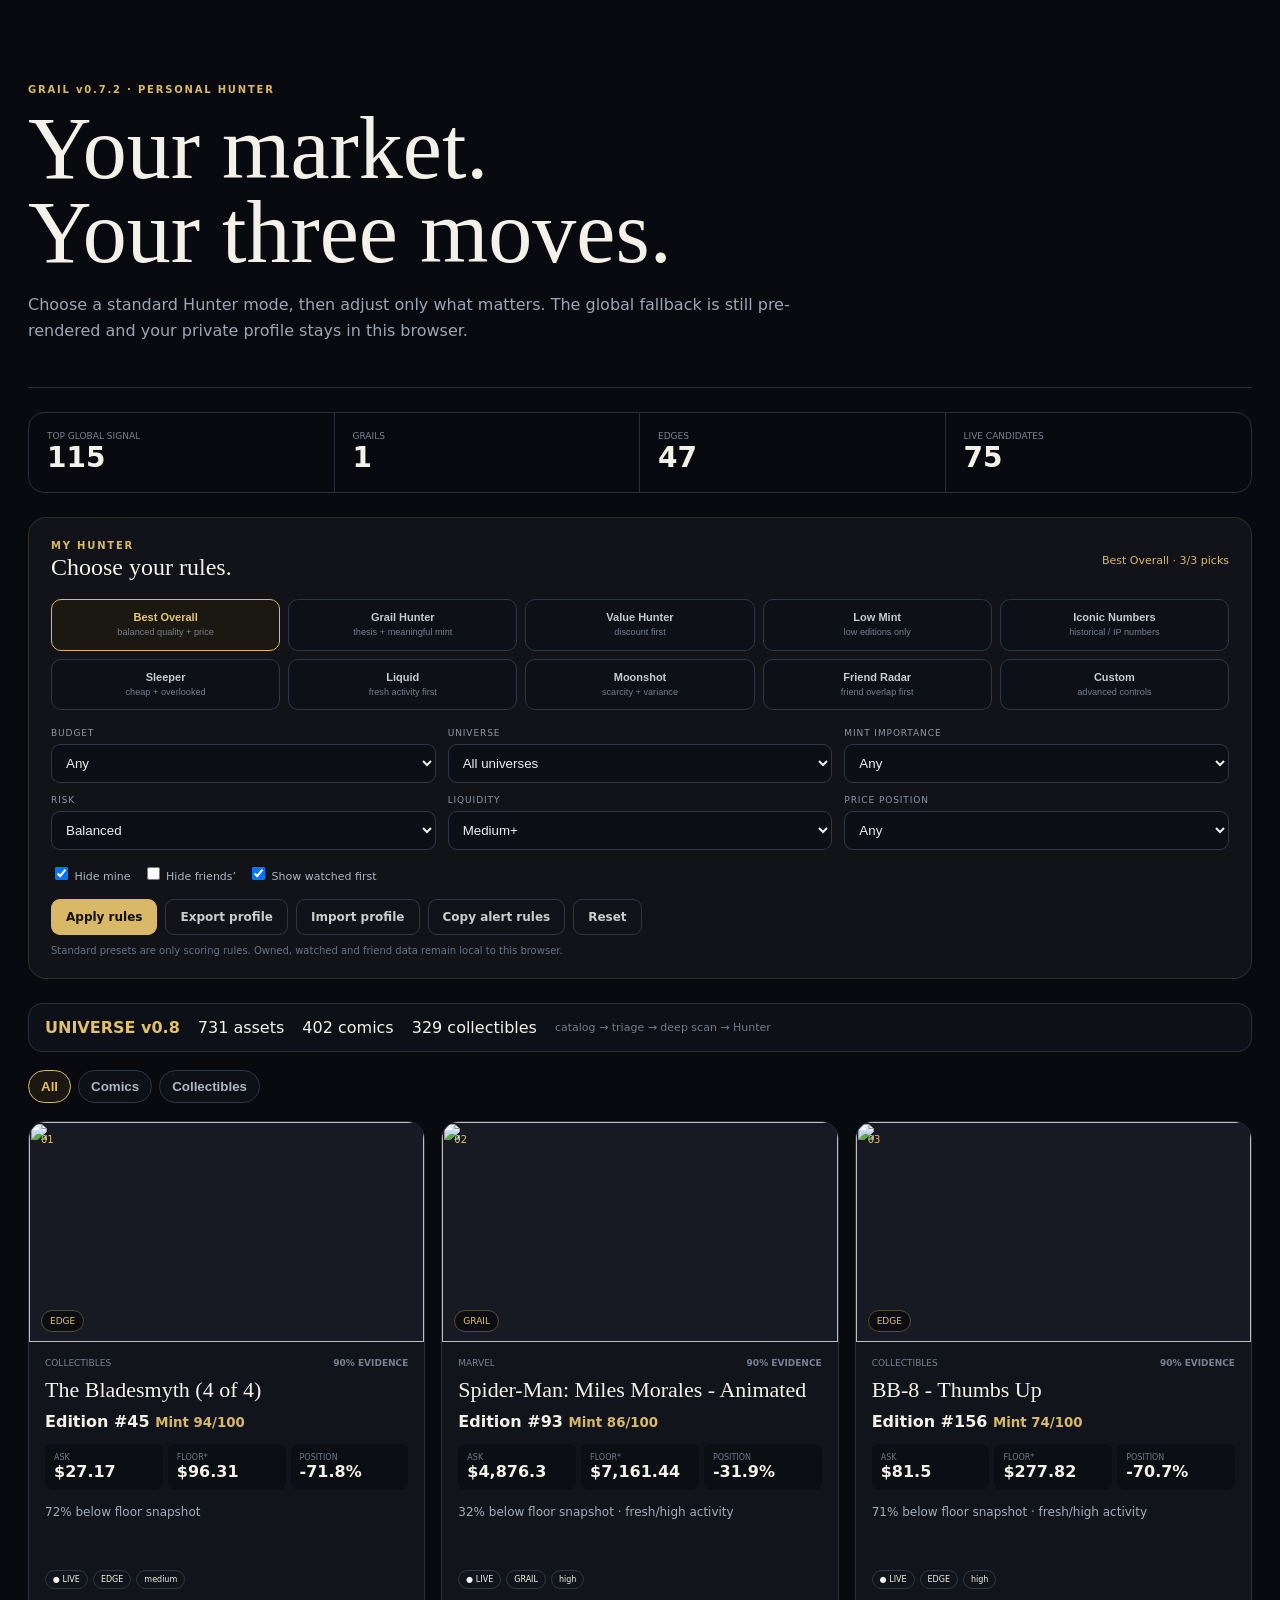
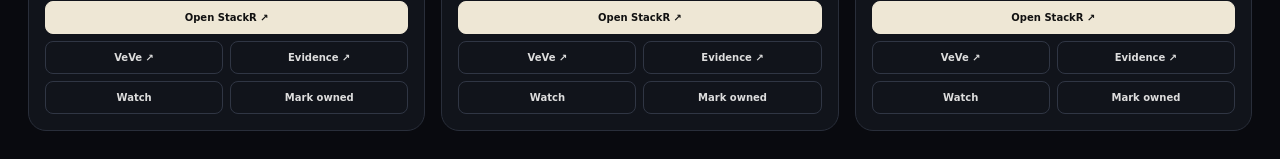
==== share/grail-personal-hunter.html @ f68ce30a "data: refresh GRAIL universe + evidence + Hunter [skip ci]" ====
<!doctype html><html><head><meta charset="utf-8"><meta name="viewport" content="width=device-width,initial-scale=1"><title>GRAIL Personal Hunter</title><style>*{box-sizing:border-box}body{margin:0;background:#090a0f;color:#f4f1e8;font-family:Inter,system-ui,sans-serif}main{max-width:1320px;margin:auto;padding:28px}h1,h2,h3{font-family:Georgia,serif;font-weight:400}.hero{padding:56px 0 28px;border-bottom:1px solid #282d39}.eyebrow{letter-spacing:.18em;color:#d9b867;font-size:10px;font-weight:800}.hero h1{font-size:clamp(46px,7vw,88px);line-height:.96;margin:12px 0}.hero p{max-width:820px;color:#9da5b3;line-height:1.6}.metrics{display:grid;grid-template-columns:repeat(4,1fr);margin:24px 0;border:1px solid #292e3a;border-radius:16px;overflow:hidden}.metrics div{padding:18px;border-right:1px solid #292e3a}.metrics div:last-child{border:0}.metrics small{display:block;color:#788092;font-size:9px}.metrics b{font-size:28px}.personal{border:1px solid #332f28;background:#111319;padding:22px;border-radius:18px;margin:24px 0}.personal-head{display:flex;justify-content:space-between;gap:20px;align-items:center}.personal h2{margin:3px 0 0}.preset-grid{display:grid;grid-template-columns:repeat(5,1fr);gap:8px;margin:18px 0}.preset{border:1px solid #303644;background:#0d1016;color:#c5cad3;padding:11px 8px;border-radius:10px;font-weight:700;font-size:11px;cursor:pointer}.preset.active{border-color:#d9b867;background:#1a1811;color:#e4c676}.preset small{display:block;color:#757d8c;font-weight:500;margin-top:4px;line-height:1.25}.controls{display:grid;grid-template-columns:repeat(3,1fr);gap:12px;margin-top:14px}.field{display:flex;flex-direction:column;gap:6px}.field>label{font-size:9px;color:#8e96a6;text-transform:uppercase;letter-spacing:.1em}.field select,.field input[type=text],.field textarea{background:#0c0f15;color:#eee;border:1px solid #303644;border-radius:9px;padding:10px;width:100%}.toggles{display:flex;gap:12px;flex-wrap:wrap;margin-top:14px}.toggles label{font-size:11px;color:#adb4c0}.custom{display:none;margin-top:14px;padding-top:14px;border-top:1px solid #272c37}.custom.show{display:grid;grid-template-columns:1fr 1fr;gap:12px}.buttons{display:flex;flex-wrap:wrap;gap:8px;margin-top:16px}.buttons button,.fileButton{border:1px solid #d9b867;background:#d9b867;color:#111;padding:10px 14px;border-radius:9px;font:700 12px Inter,system-ui;cursor:pointer}.buttons .secondary,.fileButton.secondary{background:transparent;color:#ccc;border-color:#303644}.privacy{font-size:10px;color:#697182;margin-top:10px}.grid{display:grid;grid-template-columns:repeat(3,1fr);gap:16px}.card{position:relative;overflow:hidden;background:#11141b;border:1px solid #292e3a;border-radius:18px}.rank{position:absolute;z-index:2;top:12px;left:12px;font-size:10px;color:#e2c06e}.media{height:220px;position:relative;background:#171a22}.media img{width:100%;height:100%;object-fit:cover}.media span{position:absolute;bottom:10px;left:12px;background:#090b10cc;border:1px solid #554b32;color:#e2c06e;border-radius:99px;padding:5px 8px;font-size:9px}.body{padding:16px}.meta{display:flex;justify-content:space-between;color:#798192;font-size:9px;text-transform:uppercase}.body h3{font-size:22px;margin:9px 0}.mint{font-weight:800}.mint small{color:#d9b867}.prices{display:grid;grid-template-columns:repeat(3,1fr);gap:5px;margin:13px 0}.prices div{background:#0b0e13;padding:9px;border-radius:8px}.prices small{display:block;color:#6f7787;font-size:8px}.personalWhy{min-height:55px;color:#a5acba;font-size:12px;line-height:1.5}.badges{display:flex;gap:5px;flex-wrap:wrap}.badges span{border:1px solid #303644;border-radius:99px;padding:4px 7px;font-size:8px}.actions{display:grid;grid-template-columns:1fr 1fr;gap:7px;margin-top:12px}.actions a,.actions button{padding:10px;border:1px solid #303644;border-radius:8px;text-align:center;color:#ddd;text-decoration:none;font:600 10px Inter,system-ui;background:transparent;cursor:pointer}.actions .primary{grid-column:1/-1;background:#eee7d5;color:#111;border-color:#eee7d5;font-weight:800}.actions .active{border-color:#d9b867;color:#e2c06e;background:#1a1811}.status{color:#d9b867;font-size:11px}.empty{grid-column:1/-1;padding:50px;border:1px dashed #303644;border-radius:14px;text-align:center;color:#8d95a4}.toast{position:fixed;left:50%;bottom:20px;transform:translateX(-50%);background:#171a22;border:1px solid #353b49;padding:10px 14px;border-radius:9px;opacity:0;transition:.2s;pointer-events:none}.toast.show{opacity:1}@media(max-width:1000px){.preset-grid{grid-template-columns:repeat(2,1fr)}.controls{grid-template-columns:1fr 1fr}.grid{grid-template-columns:1fr}.metrics{grid-template-columns:1fr 1fr}}@media(max-width:620px){.controls,.custom{grid-template-columns:1fr}.preset-grid{grid-template-columns:1fr 1fr}.personal-head{align-items:flex-start;flex-direction:column}}</style><style>.universeKind{border:1px solid #303644;background:#0d1016;color:#aeb6c3;padding:8px 12px;border-radius:99px;font-weight:700;cursor:pointer}.universeKind.active{border-color:#d9b867;color:#e2c06e;background:#1a1811}.kindBadge{border-color:#3a4050!important;color:#9ba5b6!important}</style></head><body><main>
<section class="hero"><div class="eyebrow">GRAIL v0.7.2 · PERSONAL HUNTER</div><h1>Your market.<br>Your three moves.</h1><p>Choose a standard Hunter mode, then adjust only what matters. The global fallback is still pre-rendered and your private profile stays in this browser.</p></section>
<section class="metrics"><div><small>TOP GLOBAL SIGNAL</small><b>115</b></div><div><small>GRAILS</small><b>1</b></div><div><small>EDGES</small><b>47</b></div><div><small>LIVE CANDIDATES</small><b>75</b></div></section>
<section class="personal"><div class="personal-head"><div><div class="eyebrow">MY HUNTER</div><h2>Choose your rules.</h2></div><div id="personalStatus" class="status">Best Overall</div></div>
<div class="preset-grid">
<button class="preset" data-preset="best">Best Overall<small>balanced quality + price</small></button>
<button class="preset" data-preset="grail">Grail Hunter<small>thesis + meaningful mint</small></button>
<button class="preset" data-preset="value">Value Hunter<small>discount first</small></button>
<button class="preset" data-preset="low">Low Mint<small>low editions only</small></button>
<button class="preset" data-preset="iconic">Iconic Numbers<small>historical / IP numbers</small></button>
<button class="preset" data-preset="sleeper">Sleeper<small>cheap + overlooked</small></button>
<button class="preset" data-preset="liquid">Liquid<small>fresh activity first</small></button>
<button class="preset" data-preset="moonshot">Moonshot<small>scarcity + variance</small></button>
<button class="preset" data-preset="friend">Friend Radar<small>friend overlap first</small></button>
<button class="preset" data-preset="custom">Custom<small>advanced controls</small></button></div><input id="preset" type="hidden" value="best">
<div class="controls">
<div class="field"><label>Budget</label><select id="budget"><option value="any">Any</option><option value="25">Under $25</option><option value="100">Under $100</option><option value="500">Under $500</option><option value="1000">Under $1k</option><option value="5000">Under $5k</option><option value="custom">Custom</option></select></div>
<div class="field"><label>Universe</label><select id="universe"><option value="all">All universes</option><option value="Collectibles">Collectibles</option><option value="Comics">Comics</option><option value="Disney × Marvel">Disney × Marvel</option><option value="Marvel">Marvel</option><option value="Star Wars">Star Wars</option></select></div>
<div class="field"><label>Mint importance</label><select id="mint"><option value="any">Any</option><option value="low">Low mint only</option><option value="meaningful">Meaningful numbers</option></select></div>
<div class="field"><label>Risk</label><select id="risk"><option value="conservative">Conservative</option><option value="balanced">Balanced</option><option value="aggressive">Aggressive</option></select></div>
<div class="field"><label>Liquidity</label><select id="liquidity"><option value="any">Any</option><option value="medium">Medium+</option><option value="high">High only</option></select></div>
<div class="field"><label>Price position</label><select id="price"><option value="any">Any</option><option value="sane">Sane economics</option><option value="floor">At / below floor</option><option value="below10">≥10% below</option><option value="below25">≥25% below</option></select></div>
</div>
<div class="toggles"><label><input id="hideMine" type="checkbox" checked> Hide mine</label><label><input id="hideFriends" type="checkbox"> Hide friends’</label><label><input id="watchFirst" type="checkbox" checked> Show watched first</label></div>
<div id="custom" class="custom"><div class="field"><label>Custom budget</label><input id="customBudget" type="text" inputmode="decimal" placeholder="e.g. 750"></div><div class="field"><label>Optional interests</label><input id="terms" type="text" placeholder="Spider-Man, Yoda, Mickey"></div><div class="field"><label>Friends — local only</label><textarea id="friends" rows="3" placeholder="Friend | 0x12...abcd"></textarea></div></div>
<div class="buttons"><button id="apply">Apply rules</button><button id="exportProfile" class="secondary">Export profile</button><label class="fileButton secondary">Import profile<input id="importProfile" type="file" accept="application/json" hidden></label><button id="copyAlert" class="secondary">Copy alert rules</button><button id="reset" class="secondary">Reset</button></div><div class="privacy">Standard presets are only scoring rules. Owned, watched and friend data remain local to this browser.</div></section>
<section id="universeCoverage" style="margin:18px 0;padding:14px 16px;border:1px solid #292e3a;border-radius:14px;background:#0d1016;display:flex;gap:18px;align-items:center;flex-wrap:wrap"><b style="color:#e2c06e">UNIVERSE v0.8</b><span>731 assets</span><span>402 comics</span><span>329 collectibles</span><span style="color:#737b8c;font-size:11px">catalog → triage → deep scan → Hunter</span></section><div id="kindFilter" style="display:flex;gap:7px;margin:0 0 18px"><button data-kind="all" class="universeKind active">All</button><button data-kind="comic" class="universeKind">Comics</button><button data-kind="collectible" class="universeKind">Collectibles</button></div><section id="grid" class="grid"><article class="card"><div class="rank">01</div><div class="media"><img src="https://d11unjture0ske.cloudfront.net/collectible_type_image.29349b61-c522-4bc5-9fc5-dd34ee1862df.a2936841-27db-43af-8705-99439741c1f2.low.jpeg" alt="" loading="lazy"><span>EDGE</span></div><div class="body"><div class="meta"><span>Collectibles</span><b>90% evidence</b></div><h3>The Bladesmyth (4 of 4)</h3><div class="mint">Edition #45 <small>Mint 94/100</small></div><div class="prices"><div><small>ASK</small><b>$27.17</b></div><div><small>FLOOR*</small><b>$96.31</b></div><div><small>POSITION</small><b>-71.8%</b></div></div><p class="personalWhy">latest provider-reported event for this mint is 3d old</p><div class="badges"><span>● LIVE</span><span>EDGE</span></div><div class="actions"><a class="primary" href="https://www.stackr.world/collections/veve/collectible/29349b61-c522-4bc5-9fc5-dd34ee1862df" target="_blank" rel="noopener">Open StackR ↗</a><a href="https://www.veve.me/collectibles/en/market/collectibles/29349b61-c522-4bc5-9fc5-dd34ee1862df" target="_blank" rel="noopener">VeVe ↗</a><a href="https://vevealpha.com/c/the-bladesmyth-4-of-4-secret-rare" target="_blank" rel="noopener">Evidence ↗</a></div></div></article><article class="card"><div class="rank">02</div><div class="media"><img src="https://d11unjture0ske.cloudfront.net/collectible_type_image.7475a966-ed09-4fa8-9b3f-ca6833ea98af.3a6188f2-4085-423b-a27e-ecb17f2deebb.full.jpeg" alt="" loading="lazy"><span>GRAIL</span></div><div class="body"><div class="meta"><span>Marvel</span><b>90% evidence</b></div><h3>Spider-Man: Miles Morales - Animated</h3><div class="mint">Edition #93 <small>Mint 86/100</small></div><div class="prices"><div><small>ASK</small><b>$4,876.30</b></div><div><small>FLOOR*</small><b>$7,161.44</b></div><div><small>POSITION</small><b>-31.9%</b></div></div><p class="personalWhy">latest provider-reported event for this mint is 0d old</p><div class="badges"><span>● LIVE</span><span>GRAIL</span></div><div class="actions"><a class="primary" href="https://www.stackr.world/collections/veve/collectible/7475a966-ed09-4fa8-9b3f-ca6833ea98af" target="_blank" rel="noopener">Open StackR ↗</a><a href="https://www.veve.me/collectibles/en/market/collectibles/7475a966-ed09-4fa8-9b3f-ca6833ea98af" target="_blank" rel="noopener">VeVe ↗</a><a href="https://vevealpha.com/c/spider-man-miles-morales-animated" target="_blank" rel="noopener">Evidence ↗</a></div></div></article><article class="card"><div class="rank">03</div><div class="media"><img src="https://d11unjture0ske.cloudfront.net/collectible_type_image.b1795381-ce65-4a69-831f-17cd902ee723.0a40fd3f-48a9-4238-9a94-470aaff2c3a6.low.jpeg" alt="" loading="lazy"><span>EDGE</span></div><div class="body"><div class="meta"><span>Collectibles</span><b>90% evidence</b></div><h3>Building the Future (2 of 4)</h3><div class="mint">Edition #20 <small>Mint 94/100</small></div><div class="prices"><div><small>ASK</small><b>$29.85</b></div><div><small>FLOOR*</small><b>$44.95</b></div><div><small>POSITION</small><b>-33.6%</b></div></div><p class="personalWhy">latest provider-reported event for this mint is 3d old</p><div class="badges"><span>● LIVE</span><span>EDGE</span></div><div class="actions"><a class="primary" href="https://www.stackr.world/collections/veve/collectible/b1795381-ce65-4a69-831f-17cd902ee723" target="_blank" rel="noopener">Open StackR ↗</a><a href="https://www.veve.me/collectibles/en/market/collectibles/b1795381-ce65-4a69-831f-17cd902ee723" target="_blank" rel="noopener">VeVe ↗</a><a href="https://vevealpha.com/c/building-the-future-2-of-4-secret-rare" target="_blank" rel="noopener">Evidence ↗</a></div></div></article></section><script id="grailData" type="application/json">[{"collectible":"Spider-Man: Miles Morales - Animated","mint":93,"ask_usd":4876.3,"ask_omi":17950000,"omi_usd":0.00027166,"floor_usd":7161.44,"premium_to_floor_pct":-31.91,"mint_score":86.0,"opportunity_score":80.56,"confidence":90.0,"reasons":["latest provider-reported event for this mint is 0d old","current ask is 32% below daily StackR floor snapshot \u2014 verify live floor","repriced 17,950,000 OMI at current OMI/USD 0.00027166","low edition #93"],"source_url":"https://vevealpha.com/c/spider-man-miles-morales-animated","observed_at":"2026-10-24T18:19:12.825563+00:00","listed_date":"2026-10-24","age_days":0,"actionability":"verify-now","stackr_url":"https://www.stackr.world/collections/veve/collectible/7475a966-ed09-4fa8-9b3f-ca6833ea98af","veve_url":"https://www.veve.me/collectibles/en/market/collectibles/7475a966-ed09-4fa8-9b3f-ca6833ea98af","image_url":"https://d11unjture0ske.cloudfront.net/collectible_type_image.7475a966-ed09-4fa8-9b3f-ca6833ea98af.3a6188f2-4085-423b-a27e-ecb17f2deebb.full.jpeg","category":"Marvel","asset_kind":"collectible","catalog_mcap":1394400.0,"catalog_floor_usd":9999.0,"catalog_supply":null,"catalog_holders":null,"catalog_sales30":null,"catalog_grade":null,"catalog_is_fa":null,"provider_grail":true,"provider_alpha":false,"provider_alpha_why":[],"catalog_floor_vs_sales_pct":null,"discovery_source":"universe","signal_class":"GRAIL","why":"Thesis-grade mint significance plus sane price positioning. Verify live inventory, owner and recent realised sales before acting.","owner_status":"unresolved","owner":null,"availability_status":"provider-current-unverified","live_status":"live","first_seen":"2026-09-09T09:33:39.092462+00:00","last_seen":"2026-10-24T18:19:16.350661+00:00","disappeared_at":null},{"collectible":"The Bladesmyth (4 of 4)","mint":45,"ask_usd":27.17,"ask_omi":100000,"omi_usd":0.00027166,"floor_usd":96.31,"premium_to_floor_pct":-71.79,"mint_score":94.0,"opportunity_score":94.55,"confidence":90.0,"reasons":["latest provider-reported event for this mint is 3d old","current ask is 72% below daily StackR floor snapshot \u2014 verify live floor","repriced 100,000 OMI at current OMI/USD 0.00027166","low edition #45"],"source_url":"https://vevealpha.com/c/the-bladesmyth-4-of-4-secret-rare","observed_at":"2026-10-24T18:19:15.153954+00:00","listed_date":"2026-10-21","age_days":3,"actionability":"verify-now","stackr_url":"https://www.stackr.world/collections/veve/collectible/29349b61-c522-4bc5-9fc5-dd34ee1862df","veve_url":"https://www.veve.me/collectibles/en/market/collectibles/29349b61-c522-4bc5-9fc5-dd34ee1862df","image_url":"https://d11unjture0ske.cloudfront.net/collectible_type_image.29349b61-c522-4bc5-9fc5-dd34ee1862df.a2936841-27db-43af-8705-99439741c1f2.low.jpeg","category":"Collectibles","asset_kind":"collectible","catalog_mcap":2115.0,"catalog_floor_usd":45.0,"catalog_supply":null,"catalog_holders":null,"catalog_sales30":null,"catalog_grade":null,"catalog_is_fa":null,"provider_grail":false,"provider_alpha":false,"provider_alpha_why":[],"catalog_floor_vs_sales_pct":null,"discovery_source":"universe","signal_class":"EDGE","why":"Price dislocation versus the latest daily StackR floor snapshot. Useful lead, not proof of a grail.","owner_status":"unresolved","owner":null,"availability_status":"provider-current-unverified","live_status":"live","first_seen":"2026-10-21T10:30:27.246683+00:00","last_seen":"2026-10-24T18:19:16.350661+00:00","disappeared_at":"2026-10-21T19:30:54.603955+00:00"},{"collectible":"Building the Future (2 of 4)","mint":20,"ask_usd":29.85,"ask_omi":109876,"omi_usd":0.00027166,"floor_usd":44.95,"premium_to_floor_pct":-33.6,"mint_score":94.0,"opportunity_score":89.3,"confidence":90.0,"reasons":["latest provider-reported event for this mint is 3d old","current ask is 34% below daily StackR floor snapshot \u2014 verify live floor","repriced 109,876 OMI at current OMI/USD 0.00027166","low edition #20"],"source_url":"https://vevealpha.com/c/building-the-future-2-of-4-secret-rare","observed_at":"2026-10-24T18:19:15.399990+00:00","listed_date":"2026-10-21","age_days":3,"actionability":"verify-now","stackr_url":"https://www.stackr.world/collections/veve/collectible/b1795381-ce65-4a69-831f-17cd902ee723","veve_url":"https://www.veve.me/collectibles/en/market/collectibles/b1795381-ce65-4a69-831f-17cd902ee723","image_url":"https://d11unjture0ske.cloudfront.net/collectible_type_image.b1795381-ce65-4a69-831f-17cd902ee723.0a40fd3f-48a9-4238-9a94-470aaff2c3a6.low.jpeg","category":"Collectibles","asset_kind":"collectible","catalog_mcap":1880.0,"catalog_floor_usd":40.0,"catalog_supply":null,"catalog_holders":null,"catalog_sales30":null,"catalog_grade":null,"catalog_is_fa":null,"provider_grail":false,"provider_alpha":false,"provider_alpha_why":[],"catalog_floor_vs_sales_pct":null,"discovery_source":"universe","signal_class":"EDGE","why":"Price dislocation versus the latest daily StackR floor snapshot. Useful lead, not proof of a grail.","owner_status":"unresolved","owner":null,"availability_status":"provider-current-unverified","live_status":"live","first_seen":"2026-10-22T12:17:13.816562+00:00","last_seen":"2026-10-24T18:19:16.350661+00:00","disappeared_at":null},{"collectible":"The Amazing Spider-Man #1000","mint":98,"ask_usd":404.5,"ask_omi":1489000,"omi_usd":0.00027166,"floor_usd":747.34,"premium_to_floor_pct":-45.87,"mint_score":86.0,"opportunity_score":86.17,"confidence":90.0,"reasons":["latest provider-reported event for this mint is 12d old","current ask is 46% below daily StackR floor snapshot \u2014 verify live floor","repriced 1,489,000 OMI at current OMI/USD 0.00027166","low edition #98"],"source_url":"https://vevealpha.com/c/the-amazing-spider-man-secret-rare-78e7f8","observed_at":"2026-10-24T18:19:14.799464+00:00","listed_date":"2026-10-12","age_days":12,"actionability":"verify-now","stackr_url":"https://www.stackr.world/collections/veve/comic-cover/78e7f81f-9032-4596-b8cd-14a5df3fbcd2","veve_url":"https://www.veve.me/collectibles/en/market/comics/78e7f81f-9032-4596-b8cd-14a5df3fbcd2","image_url":"https://d11unjture0ske.cloudfront.net/comic_cover.78e7f81f-9032-4596-b8cd-14a5df3fbcd2.38c2ad22-7c7c-4bf1-91cc-1cfded7b5da0.low.webp","category":"Comics","asset_kind":"comic","catalog_mcap":29208.0,"catalog_floor_usd":999.0,"catalog_supply":null,"catalog_holders":null,"catalog_sales30":null,"catalog_grade":null,"catalog_is_fa":null,"provider_grail":false,"provider_alpha":false,"provider_alpha_why":[],"catalog_floor_vs_sales_pct":null,"discovery_source":"universe","signal_class":"EDGE","why":"Price dislocation versus the latest daily StackR floor snapshot. Useful lead, not proof of a grail.","owner_status":"unresolved","owner":null,"availability_status":"provider-current-unverified","live_status":"live","first_seen":"2026-10-11T02:06:37.154438+00:00","last_seen":"2026-10-24T18:19:16.350661+00:00","disappeared_at":null},{"collectible":"BB-8 - Thumbs Up","mint":156,"ask_usd":81.5,"ask_omi":299999,"omi_usd":0.00027166,"floor_usd":277.82,"premium_to_floor_pct":-70.67,"mint_score":74.0,"opportunity_score":83.8,"confidence":90.0,"reasons":["latest provider-reported event for this mint is 2d old","current ask is 71% below daily StackR floor snapshot \u2014 verify live floor","repriced 299,999 OMI at current OMI/USD 0.00027166","top ~1% low edition"],"source_url":"https://vevealpha.com/c/bb-8-thumbs-up","observed_at":"2026-10-24T18:19:15.529738+00:00","listed_date":"2026-10-22","age_days":2,"actionability":"verify-now","stackr_url":"https://www.stackr.world/collections/veve/collectible/1cdb7278-0d85-493d-90ab-85bd3faac35f","veve_url":"https://www.veve.me/collectibles/en/market/collectibles/1cdb7278-0d85-493d-90ab-85bd3faac35f","image_url":"https://d11unjture0ske.cloudfront.net/collectible_type_image.1cdb7278-0d85-493d-90ab-85bd3faac35f.d38e33f1-d336-4359-b083-03819250e441.full.jpeg","category":"Collectibles","asset_kind":"collectible","catalog_mcap":39775.0,"catalog_floor_usd":185.0,"catalog_supply":null,"catalog_holders":null,"catalog_sales30":null,"catalog_grade":null,"catalog_is_fa":null,"provider_grail":false,"provider_alpha":false,"provider_alpha_why":[],"catalog_floor_vs_sales_pct":null,"discovery_source":"universe","signal_class":"EDGE","why":"Price dislocation versus the latest daily StackR floor snapshot. Useful lead, not proof of a grail.","owner_status":"unresolved","owner":null,"availability_status":"provider-current-unverified","live_status":"live","first_seen":"2026-10-10T01:09:43.848944+00:00","last_seen":"2026-10-24T18:19:16.350661+00:00","disappeared_at":"2026-10-11T02:06:37.154438+00:00"},{"collectible":"Raphael - Classic (Special Edition)","mint":56,"ask_usd":638.4,"ask_omi":2350000,"omi_usd":0.00027166,"floor_usd":777.9,"premium_to_floor_pct":-17.93,"mint_score":86.0,"opportunity_score":76.82,"confidence":90.0,"reasons":["latest provider-reported event for this mint is 4d old","current ask is 18% below daily StackR floor snapshot \u2014 verify live floor","repriced 2,350,000 OMI at current OMI/USD 0.00027166","low edition #56"],"source_url":"https://vevealpha.com/c/raphael-classic-special-edition","observed_at":"2026-10-24T18:19:14.549221+00:00","listed_date":"2026-10-20","age_days":4,"actionability":"verify-now","stackr_url":"https://www.stackr.world/collections/veve/collectible/687ad0c0-c8b5-48a7-9ac9-792b8ef95981","veve_url":"https://www.veve.me/collectibles/en/market/collectibles/687ad0c0-c8b5-48a7-9ac9-792b8ef95981","image_url":"https://d11unjture0ske.cloudfront.net/collectible_type_image.687ad0c0-c8b5-48a7-9ac9-792b8ef95981.1335d6c4-3878-4b48-8a16-ca4926856769.full.jpeg","category":"Collectibles","asset_kind":"collectible","catalog_mcap":65250.0,"catalog_floor_usd":750.0,"catalog_supply":87,"catalog_holders":55,"catalog_sales30":3,"catalog_grade":"A","catalog_is_fa":true,"provider_grail":false,"provider_alpha":true,"provider_alpha_why":["3 cheapest of 45 graded collectibles on market cap \u2014 worth $65,250 against a $257,620 median for A collectibles."],"catalog_floor_vs_sales_pct":51.0,"discovery_source":"universe","signal_class":"EDGE","why":"Price dislocation versus the latest daily StackR floor snapshot. Useful lead, not proof of a grail.","owner_status":"unresolved","owner":null,"availability_status":"provider-current-unverified","live_status":"live","first_seen":"2026-09-09T13:55:41.951000+00:00","last_seen":"2026-10-24T18:19:16.350661+00:00","disappeared_at":"2026-09-13T19:41:12.539000+00:00"},{"collectible":"Spider-Man: Miles Morales - Animated","mint":112,"ask_usd":5161.54,"ask_omi":19000000,"omi_usd":0.00027166,"floor_usd":7161.44,"premium_to_floor_pct":-27.93,"mint_score":74.0,"opportunity_score":74.53,"confidence":90.0,"reasons":["latest provider-reported event for this mint is 1d old","current ask is 28% below daily StackR floor snapshot \u2014 verify live floor","repriced 19,000,000 OMI at current OMI/USD 0.00027166","top ~1% low edition"],"source_url":"https://vevealpha.com/c/spider-man-miles-morales-animated","observed_at":"2026-10-24T18:19:12.825563+00:00","listed_date":"2026-10-23","age_days":1,"actionability":"verify-now","stackr_url":"https://www.stackr.world/collections/veve/collectible/7475a966-ed09-4fa8-9b3f-ca6833ea98af","veve_url":"https://www.veve.me/collectibles/en/market/collectibles/7475a966-ed09-4fa8-9b3f-ca6833ea98af","image_url":"https://d11unjture0ske.cloudfront.net/collectible_type_image.7475a966-ed09-4fa8-9b3f-ca6833ea98af.3a6188f2-4085-423b-a27e-ecb17f2deebb.full.jpeg","category":"Marvel","asset_kind":"collectible","catalog_mcap":1394400.0,"catalog_floor_usd":9999.0,"catalog_supply":null,"catalog_holders":null,"catalog_sales30":null,"catalog_grade":null,"catalog_is_fa":null,"provider_grail":true,"provider_alpha":false,"provider_alpha_why":[],"catalog_floor_vs_sales_pct":null,"discovery_source":"universe","signal_class":"EDGE","why":"Price dislocation versus the latest daily StackR floor snapshot. Useful lead, not proof of a grail.","owner_status":"unresolved","owner":null,"availability_status":"provider-current-unverified","live_status":"live","first_seen":"2026-09-09T09:33:39.092462+00:00","last_seen":"2026-10-24T18:19:16.350661+00:00","disappeared_at":"2026-09-22T00:14:39.869044+00:00"},{"collectible":"I am a Jedi, like my father before me","mint":189,"ask_usd":298.83,"ask_omi":1100000,"omi_usd":0.00027166,"floor_usd":387.28,"premium_to_floor_pct":-22.84,"mint_score":74.0,"opportunity_score":72.72,"confidence":90.0,"reasons":["latest provider-reported event for this mint is 13d old","current ask is 23% below daily StackR floor snapshot \u2014 verify live floor","repriced 1,100,000 OMI at current OMI/USD 0.00027166","top ~1% low edition"],"source_url":"https://vevealpha.com/c/i-am-a-jedi-like-my-father-before-me","observed_at":"2026-10-24T18:19:15.045866+00:00","listed_date":"2026-10-11","age_days":13,"actionability":"verify-now","stackr_url":"https://www.stackr.world/collections/veve/collectible/d29aedf0-6420-4549-b702-27b7d49a8d20","veve_url":"https://www.veve.me/collectibles/en/market/collectibles/d29aedf0-6420-4549-b702-27b7d49a8d20","image_url":"https://d11unjture0ske.cloudfront.net/collectible_type_image.d29aedf0-6420-4549-b702-27b7d49a8d20.bf79ef97-b510-47da-bf4f-2c91a3e41ac1.full.jpeg","category":"Collectibles","asset_kind":"collectible","catalog_mcap":197236.0,"catalog_floor_usd":777.0,"catalog_supply":null,"catalog_holders":null,"catalog_sales30":null,"catalog_grade":null,"catalog_is_fa":null,"provider_grail":false,"provider_alpha":false,"provider_alpha_why":[],"catalog_floor_vs_sales_pct":null,"discovery_source":"universe","signal_class":"EDGE","why":"Price dislocation versus the latest daily StackR floor snapshot. Useful lead, not proof of a grail.","owner_status":"unresolved","owner":null,"availability_status":"provider-current-unverified","live_status":"live","first_seen":"2026-10-12T15:57:32.597880+00:00","last_seen":"2026-10-24T18:19:16.350661+00:00","disappeared_at":null},{"collectible":"Marvel/DC: Deadpool/Batman #1","mint":567,"ask_usd":611.24,"ask_omi":2250000,"omi_usd":0.00027166,"floor_usd":1659.78,"premium_to_floor_pct":-63.17,"mint_score":48.0,"opportunity_score":69.87,"confidence":90.0,"reasons":["latest provider-reported event for this mint is 1d old","current ask is 63% below daily StackR floor snapshot \u2014 verify live floor","repriced 2,250,000 OMI at current OMI/USD 0.00027166","sequential digits #567"],"source_url":"https://vevealpha.com/c/marvel-dc-deadpool-batman-secret-rare","observed_at":"2026-10-24T18:19:15.245842+00:00","listed_date":"2026-10-23","age_days":1,"actionability":"verify-now","stackr_url":"https://www.stackr.world/collections/veve/comic-cover/f75faf5d-2650-4712-b05d-51b36b707411","veve_url":"https://www.veve.me/collectibles/en/market/comics/f75faf5d-2650-4712-b05d-51b36b707411","image_url":"https://d11unjture0ske.cloudfront.net/comic_cover.f75faf5d-2650-4712-b05d-51b36b707411.bac50de3-0092-46db-8c94-1bd1e862c6a5.full.webp","category":"Comics","asset_kind":"comic","catalog_mcap":399.0,"catalog_floor_usd":795.0,"catalog_supply":null,"catalog_holders":null,"catalog_sales30":null,"catalog_grade":null,"catalog_is_fa":null,"provider_grail":false,"provider_alpha":false,"provider_alpha_why":[],"catalog_floor_vs_sales_pct":null,"discovery_source":"universe","signal_class":"EDGE","why":"Price dislocation versus the latest daily StackR floor snapshot. Useful lead, not proof of a grail.","owner_status":"unresolved","owner":null,"availability_status":"provider-current-unverified","live_status":"live","first_seen":"2026-09-09T13:55:41.951000+00:00","last_seen":"2026-10-24T18:19:16.350661+00:00","disappeared_at":"2026-10-05T16:21:10.507628+00:00"},{"collectible":"Darth Vader Samurai - Crimson Descent","mint":646,"ask_usd":9.51,"ask_omi":35000,"omi_usd":0.00027166,"floor_usd":22.23,"premium_to_floor_pct":-57.23,"mint_score":0.0,"opportunity_score":52.83,"confidence":83.0,"reasons":["latest provider-reported event for this mint is 3d old","current ask is 57% below daily StackR floor snapshot \u2014 verify live floor","repriced 35,000 OMI at current OMI/USD 0.00027166"],"source_url":"https://vevealpha.com/c/darth-vader-samurai-crimson-descent","observed_at":"2026-10-24T18:19:13.501684+00:00","listed_date":"2026-10-21","age_days":3,"actionability":"verify-now","stackr_url":"https://www.stackr.world/collections/veve/collectible/868fe1f8-cc4a-421a-877c-198bd0262274","veve_url":"https://www.veve.me/collectibles/en/market/collectibles/868fe1f8-cc4a-421a-877c-198bd0262274","image_url":"https://d11unjture0ske.cloudfront.net/collectible_type_image.868fe1f8-cc4a-421a-877c-198bd0262274.c23ca161-1730-49bf-9557-83a32a1c9fec.full.jpeg","category":"Star Wars","asset_kind":"collectible","catalog_mcap":null,"catalog_floor_usd":null,"catalog_supply":null,"catalog_holders":null,"catalog_sales30":null,"catalog_grade":null,"catalog_is_fa":null,"provider_grail":false,"provider_alpha":false,"provider_alpha_why":[],"catalog_floor_vs_sales_pct":null,"discovery_source":"curated","signal_class":"EDGE","why":"Price dislocation versus the latest daily StackR floor snapshot. Useful lead, not proof of a grail.","owner_status":"unresolved","owner":null,"availability_status":"provider-current-unverified","live_status":"live","first_seen":"2026-10-21T15:31:47.638981+00:00","last_seen":"2026-10-24T18:19:16.350661+00:00","disappeared_at":null},{"collectible":"The Amazing Spider-Man #1000","mint":819,"ask_usd":380.05,"ask_omi":1399000,"omi_usd":0.00027166,"floor_usd":747.34,"premium_to_floor_pct":-49.15,"mint_score":0.0,"opportunity_score":52.78,"confidence":83.0,"reasons":["latest provider-reported event for this mint is 11d old","current ask is 49% below daily StackR floor snapshot \u2014 verify live floor","repriced 1,399,000 OMI at current OMI/USD 0.00027166"],"source_url":"https://vevealpha.com/c/the-amazing-spider-man-secret-rare-78e7f8","observed_at":"2026-10-24T18:19:14.799464+00:00","listed_date":"2026-10-13","age_days":11,"actionability":"verify-now","stackr_url":"https://www.stackr.world/collections/veve/comic-cover/78e7f81f-9032-4596-b8cd-14a5df3fbcd2","veve_url":"https://www.veve.me/collectibles/en/market/comics/78e7f81f-9032-4596-b8cd-14a5df3fbcd2","image_url":"https://d11unjture0ske.cloudfront.net/comic_cover.78e7f81f-9032-4596-b8cd-14a5df3fbcd2.38c2ad22-7c7c-4bf1-91cc-1cfded7b5da0.low.webp","category":"Comics","asset_kind":"comic","catalog_mcap":29208.0,"catalog_floor_usd":999.0,"catalog_supply":null,"catalog_holders":null,"catalog_sales30":null,"catalog_grade":null,"catalog_is_fa":null,"provider_grail":false,"provider_alpha":false,"provider_alpha_why":[],"catalog_floor_vs_sales_pct":null,"discovery_source":"universe","signal_class":"EDGE","why":"Price dislocation versus the latest daily StackR floor snapshot. Useful lead, not proof of a grail.","owner_status":"unresolved","owner":null,"availability_status":"provider-current-unverified","live_status":"live","first_seen":"2026-10-05T16:21:10.507628+00:00","last_seen":"2026-10-24T18:19:16.350661+00:00","disappeared_at":"2026-10-06T21:51:11.015786+00:00"},{"collectible":"Marvel & Disney: What If\u2026? Goofy Became Spider-Man #1","mint":377,"ask_usd":4.32,"ask_omi":15900,"omi_usd":0.00027166,"floor_usd":8.33,"premium_to_floor_pct":-48.15,"mint_score":0.0,"opportunity_score":52.68,"confidence":83.0,"reasons":["latest provider-reported event for this mint is 8d old","current ask is 48% below daily StackR floor snapshot \u2014 verify live floor","repriced 15,900 OMI at current OMI/USD 0.00027166"],"source_url":"https://vevealpha.com/c/marvel-disney-what-if-goofy-became-spider-man-common","observed_at":"2026-10-24T18:19:12.845952+00:00","listed_date":"2026-10-16","age_days":8,"actionability":"verify-now","stackr_url":"https://www.stackr.world/collections/veve/comic-cover/96efdc03-c20e-4816-9644-248821fcbb9a","veve_url":"https://www.veve.me/collectibles/en/market/comics/96efdc03-c20e-4816-9644-248821fcbb9a","image_url":"https://d11unjture0ske.cloudfront.net/comic_cover.96efdc03-c20e-4816-9644-248821fcbb9a.cb7db9c0-859c-4060-803b-71790ac85ae1.full.webp","category":"Disney \u00d7 Marvel","asset_kind":"comic","catalog_mcap":1600.0,"catalog_floor_usd":null,"catalog_supply":null,"catalog_holders":null,"catalog_sales30":null,"catalog_grade":null,"catalog_is_fa":null,"provider_grail":false,"provider_alpha":false,"provider_alpha_why":[],"catalog_floor_vs_sales_pct":null,"discovery_source":"universe","signal_class":"EDGE","why":"Price dislocation versus the latest daily StackR floor snapshot. Useful lead, not proof of a grail.","owner_status":"unresolved","owner":null,"availability_status":"provider-current-unverified","live_status":"live","first_seen":"2026-10-16T22:58:50.898731+00:00","last_seen":"2026-10-24T18:19:16.350661+00:00","disappeared_at":null},{"collectible":"Marvel & Disney: What If\u2026? Goofy Became Spider-Man #1","mint":449,"ask_usd":4.32,"ask_omi":15900,"omi_usd":0.00027166,"floor_usd":8.33,"premium_to_floor_pct":-48.15,"mint_score":0.0,"opportunity_score":52.68,"confidence":83.0,"reasons":["latest provider-reported event for this mint is 8d old","current ask is 48% below daily StackR floor snapshot \u2014 verify live floor","repriced 15,900 OMI at current OMI/USD 0.00027166"],"source_url":"https://vevealpha.com/c/marvel-disney-what-if-goofy-became-spider-man-common","observed_at":"2026-10-24T18:19:12.845952+00:00","listed_date":"2026-10-16","age_days":8,"actionability":"verify-now","stackr_url":"https://www.stackr.world/collections/veve/comic-cover/96efdc03-c20e-4816-9644-248821fcbb9a","veve_url":"https://www.veve.me/collectibles/en/market/comics/96efdc03-c20e-4816-9644-248821fcbb9a","image_url":"https://d11unjture0ske.cloudfront.net/comic_cover.96efdc03-c20e-4816-9644-248821fcbb9a.cb7db9c0-859c-4060-803b-71790ac85ae1.full.webp","category":"Disney \u00d7 Marvel","asset_kind":"comic","catalog_mcap":1600.0,"catalog_floor_usd":null,"catalog_supply":null,"catalog_holders":null,"catalog_sales30":null,"catalog_grade":null,"catalog_is_fa":null,"provider_grail":false,"provider_alpha":false,"provider_alpha_why":[],"catalog_floor_vs_sales_pct":null,"discovery_source":"universe","signal_class":"EDGE","why":"Price dislocation versus the latest daily StackR floor snapshot. Useful lead, not proof of a grail.","owner_status":"unresolved","owner":null,"availability_status":"provider-current-unverified","live_status":"live","first_seen":"2026-10-16T22:58:50.898731+00:00","last_seen":"2026-10-24T18:19:16.350661+00:00","disappeared_at":null},{"collectible":"Marvel & Disney: What If\u2026? Goofy Became Spider-Man #1","mint":959,"ask_usd":4.32,"ask_omi":15900,"omi_usd":0.00027166,"floor_usd":8.33,"premium_to_floor_pct":-48.15,"mint_score":0.0,"opportunity_score":52.68,"confidence":83.0,"reasons":["latest provider-reported event for this mint is 8d old","current ask is 48% below daily StackR floor snapshot \u2014 verify live floor","repriced 15,900 OMI at current OMI/USD 0.00027166"],"source_url":"https://vevealpha.com/c/marvel-disney-what-if-goofy-became-spider-man-common","observed_at":"2026-10-24T18:19:12.845952+00:00","listed_date":"2026-10-16","age_days":8,"actionability":"verify-now","stackr_url":"https://www.stackr.world/collections/veve/comic-cover/96efdc03-c20e-4816-9644-248821fcbb9a","veve_url":"https://www.veve.me/collectibles/en/market/comics/96efdc03-c20e-4816-9644-248821fcbb9a","image_url":"https://d11unjture0ske.cloudfront.net/comic_cover.96efdc03-c20e-4816-9644-248821fcbb9a.cb7db9c0-859c-4060-803b-71790ac85ae1.full.webp","category":"Disney \u00d7 Marvel","asset_kind":"comic","catalog_mcap":1600.0,"catalog_floor_usd":null,"catalog_supply":null,"catalog_holders":null,"catalog_sales30":null,"catalog_grade":null,"catalog_is_fa":null,"provider_grail":false,"provider_alpha":false,"provider_alpha_why":[],"catalog_floor_vs_sales_pct":null,"discovery_source":"universe","signal_class":"EDGE","why":"Price dislocation versus the latest daily StackR floor snapshot. Useful lead, not proof of a grail.","owner_status":"unresolved","owner":null,"availability_status":"provider-current-unverified","live_status":"live","first_seen":"2026-10-15T11:58:10.496480+00:00","last_seen":"2026-10-24T18:19:16.350661+00:00","disappeared_at":"2026-10-15T17:17:33.817950+00:00"},{"collectible":"Marvel & Disney: What If\u2026? Goofy Became Spider-Man #1","mint":896,"ask_usd":4.32,"ask_omi":15900,"omi_usd":0.00027166,"floor_usd":8.33,"premium_to_floor_pct":-48.15,"mint_score":0.0,"opportunity_score":52.68,"confidence":83.0,"reasons":["latest provider-reported event for this mint is 8d old","current ask is 48% below daily StackR floor snapshot \u2014 verify live floor","repriced 15,900 OMI at current OMI/USD 0.00027166"],"source_url":"https://vevealpha.com/c/marvel-disney-what-if-goofy-became-spider-man-common","observed_at":"2026-10-24T18:19:12.845952+00:00","listed_date":"2026-10-16","age_days":8,"actionability":"verify-now","stackr_url":"https://www.stackr.world/collections/veve/comic-cover/96efdc03-c20e-4816-9644-248821fcbb9a","veve_url":"https://www.veve.me/collectibles/en/market/comics/96efdc03-c20e-4816-9644-248821fcbb9a","image_url":"https://d11unjture0ske.cloudfront.net/comic_cover.96efdc03-c20e-4816-9644-248821fcbb9a.cb7db9c0-859c-4060-803b-71790ac85ae1.full.webp","category":"Disney \u00d7 Marvel","asset_kind":"comic","catalog_mcap":1600.0,"catalog_floor_usd":null,"catalog_supply":null,"catalog_holders":null,"catalog_sales30":null,"catalog_grade":null,"catalog_is_fa":null,"provider_grail":false,"provider_alpha":false,"provider_alpha_why":[],"catalog_floor_vs_sales_pct":null,"discovery_source":"universe","signal_class":"EDGE","why":"Price dislocation versus the latest daily StackR floor snapshot. Useful lead, not proof of a grail.","owner_status":"unresolved","owner":null,"availability_status":"provider-current-unverified","live_status":"live","first_seen":"2026-10-15T11:58:10.496480+00:00","last_seen":"2026-10-24T18:19:16.350661+00:00","disappeared_at":"2026-10-16T11:48:41.864900+00:00"},{"collectible":"Journey Into Mystery #83","mint":3977,"ask_usd":12.22,"ask_omi":45000,"omi_usd":0.00027166,"floor_usd":27.78,"premium_to_floor_pct":-55.99,"mint_score":0.0,"opportunity_score":52.25,"confidence":83.0,"reasons":["latest provider-reported event for this mint is 2d old","current ask is 56% below daily StackR floor snapshot \u2014 verify live floor","repriced 45,000 OMI at current OMI/USD 0.00027166"],"source_url":"https://vevealpha.com/c/journey-into-mystery-common-769342","observed_at":"2026-10-24T18:19:14.250483+00:00","listed_date":"2026-10-22","age_days":2,"actionability":"verify-now","stackr_url":"https://www.stackr.world/collections/veve/comic-cover/7693425f-edad-4cd9-900c-075b1e26012c","veve_url":"https://www.veve.me/collectibles/en/market/comics/7693425f-edad-4cd9-900c-075b1e26012c","image_url":"https://d11unjture0ske.cloudfront.net/comic_cover.7693425f-edad-4cd9-900c-075b1e26012c.cc882b3f-80a2-474d-b339-d96ffbe39f12.full.jpeg","category":"Comics","asset_kind":"comic","catalog_mcap":131978.0,"catalog_floor_usd":22.0,"catalog_supply":5999,"catalog_holders":3806,"catalog_sales30":4,"catalog_grade":"A+","catalog_is_fa":true,"provider_grail":false,"provider_alpha":true,"provider_alpha_why":["5 cheapest of 34 graded comics on market cap \u2014 worth $131,978 against a $252,497 median for A+ comics."],"catalog_floor_vs_sales_pct":0.0,"discovery_source":"universe","signal_class":"EDGE","why":"Price dislocation versus the latest daily StackR floor snapshot. Useful lead, not proof of a grail.","owner_status":"unresolved","owner":null,"availability_status":"provider-current-unverified","live_status":"live","first_seen":"2026-10-13T23:23:52.436018+00:00","last_seen":"2026-10-24T18:19:16.350661+00:00","disappeared_at":"2026-10-16T16:53:11.362046+00:00"},{"collectible":"Journey Into Mystery #83","mint":8825,"ask_usd":13.58,"ask_omi":50000,"omi_usd":0.00027166,"floor_usd":27.78,"premium_to_floor_pct":-51.11,"mint_score":0.0,"opportunity_score":52.25,"confidence":83.0,"reasons":["latest provider-reported event for this mint is 2d old","current ask is 51% below daily StackR floor snapshot \u2014 verify live floor","repriced 50,000 OMI at current OMI/USD 0.00027166"],"source_url":"https://vevealpha.com/c/journey-into-mystery-common-769342","observed_at":"2026-10-24T18:19:14.250483+00:00","listed_date":"2026-10-22","age_days":2,"actionability":"verify-now","stackr_url":"https://www.stackr.world/collections/veve/comic-cover/7693425f-edad-4cd9-900c-075b1e26012c","veve_url":"https://www.veve.me/collectibles/en/market/comics/7693425f-edad-4cd9-900c-075b1e26012c","image_url":"https://d11unjture0ske.cloudfront.net/comic_cover.7693425f-edad-4cd9-900c-075b1e26012c.cc882b3f-80a2-474d-b339-d96ffbe39f12.full.jpeg","category":"Comics","asset_kind":"comic","catalog_mcap":131978.0,"catalog_floor_usd":22.0,"catalog_supply":5999,"catalog_holders":3806,"catalog_sales30":4,"catalog_grade":"A+","catalog_is_fa":true,"provider_grail":false,"provider_alpha":true,"provider_alpha_why":["5 cheapest of 34 graded comics on market cap \u2014 worth $131,978 against a $252,497 median for A+ comics."],"catalog_floor_vs_sales_pct":0.0,"discovery_source":"universe","signal_class":"EDGE","why":"Price dislocation versus the latest daily StackR floor snapshot. Useful lead, not proof of a grail.","owner_status":"unresolved","owner":null,"availability_status":"provider-current-unverified","live_status":"live","first_seen":"2026-10-23T15:24:00.037031+00:00","last_seen":"2026-10-24T18:19:16.350661+00:00","disappeared_at":null},{"collectible":"Marvel & Disney: What If\u2026? Goofy Became Spider-Man #1","mint":485,"ask_usd":4.62,"ask_omi":17000,"omi_usd":0.00027166,"floor_usd":8.33,"premium_to_floor_pct":-44.56,"mint_score":0.0,"opportunity_score":51.5,"confidence":83.0,"reasons":["latest provider-reported event for this mint is 8d old","current ask is 45% below daily StackR floor snapshot \u2014 verify live floor","repriced 17,000 OMI at current OMI/USD 0.00027166"],"source_url":"https://vevealpha.com/c/marvel-disney-what-if-goofy-became-spider-man-common","observed_at":"2026-10-24T18:19:12.845952+00:00","listed_date":"2026-10-16","age_days":8,"actionability":"verify-now","stackr_url":"https://www.stackr.world/collections/veve/comic-cover/96efdc03-c20e-4816-9644-248821fcbb9a","veve_url":"https://www.veve.me/collectibles/en/market/comics/96efdc03-c20e-4816-9644-248821fcbb9a","image_url":"https://d11unjture0ske.cloudfront.net/comic_cover.96efdc03-c20e-4816-9644-248821fcbb9a.cb7db9c0-859c-4060-803b-71790ac85ae1.full.webp","category":"Disney \u00d7 Marvel","asset_kind":"comic","catalog_mcap":1600.0,"catalog_floor_usd":null,"catalog_supply":null,"catalog_holders":null,"catalog_sales30":null,"catalog_grade":null,"catalog_is_fa":null,"provider_grail":false,"provider_alpha":false,"provider_alpha_why":[],"catalog_floor_vs_sales_pct":null,"discovery_source":"universe","signal_class":"EDGE","why":"Price dislocation versus the latest daily StackR floor snapshot. Useful lead, not proof of a grail.","owner_status":"unresolved","owner":null,"availability_status":"provider-current-unverified","live_status":"live","first_seen":"2026-10-15T11:58:10.496480+00:00","last_seen":"2026-10-24T18:19:16.350661+00:00","disappeared_at":"2026-10-16T11:48:41.864900+00:00"},{"collectible":"Marvel & Disney: What If\u2026? Goofy Became Spider-Man #1","mint":657,"ask_usd":4.62,"ask_omi":17000,"omi_usd":0.00027166,"floor_usd":8.33,"premium_to_floor_pct":-44.56,"mint_score":0.0,"opportunity_score":51.5,"confidence":83.0,"reasons":["latest provider-reported event for this mint is 8d old","current ask is 45% below daily StackR floor snapshot \u2014 verify live floor","repriced 17,000 OMI at current OMI/USD 0.00027166"],"source_url":"https://vevealpha.com/c/marvel-disney-what-if-goofy-became-spider-man-common","observed_at":"2026-10-24T18:19:12.845952+00:00","listed_date":"2026-10-16","age_days":8,"actionability":"verify-now","stackr_url":"https://www.stackr.world/collections/veve/comic-cover/96efdc03-c20e-4816-9644-248821fcbb9a","veve_url":"https://www.veve.me/collectibles/en/market/comics/96efdc03-c20e-4816-9644-248821fcbb9a","image_url":"https://d11unjture0ske.cloudfront.net/comic_cover.96efdc03-c20e-4816-9644-248821fcbb9a.cb7db9c0-859c-4060-803b-71790ac85ae1.full.webp","category":"Disney \u00d7 Marvel","asset_kind":"comic","catalog_mcap":1600.0,"catalog_floor_usd":null,"catalog_supply":null,"catalog_holders":null,"catalog_sales30":null,"catalog_grade":null,"catalog_is_fa":null,"provider_grail":false,"provider_alpha":false,"provider_alpha_why":[],"catalog_floor_vs_sales_pct":null,"discovery_source":"universe","signal_class":"EDGE","why":"Price dislocation versus the latest daily StackR floor snapshot. Useful lead, not proof of a grail.","owner_status":"unresolved","owner":null,"availability_status":"provider-current-unverified","live_status":"live","first_seen":"2026-10-15T11:58:10.496480+00:00","last_seen":"2026-10-24T18:19:16.350661+00:00","disappeared_at":"2026-10-16T11:48:41.864900+00:00"},{"collectible":"Dark Lord of the Sith","mint":10378,"ask_usd":6.79,"ask_omi":25000,"omi_usd":0.00027166,"floor_usd":21.61,"premium_to_floor_pct":-68.57,"mint_score":0.0,"opportunity_score":51.25,"confidence":83.0,"reasons":["latest provider-reported event for this mint is 1d old","current ask is 69% below daily StackR floor snapshot \u2014 verify live floor","repriced 25,000 OMI at current OMI/USD 0.00027166"],"source_url":"https://vevealpha.com/c/dark-lord-of-the-sith","observed_at":"2026-10-24T18:19:13.057086+00:00","listed_date":"2026-10-23","age_days":1,"actionability":"verify-now","stackr_url":"https://www.stackr.world/collections/veve/collectible/39caa0d4-acd8-4b57-8c74-77f777370153","veve_url":"https://www.veve.me/collectibles/en/market/collectibles/39caa0d4-acd8-4b57-8c74-77f777370153","image_url":"https://d11unjture0ske.cloudfront.net/collectible_type_image.39caa0d4-acd8-4b57-8c74-77f777370153.a306c471-258c-4fb2-ae75-d367e27fd2dc.full.jpeg","category":"Star Wars","asset_kind":"collectible","catalog_mcap":224572.0,"catalog_floor_usd":17.25,"catalog_supply":null,"catalog_holders":null,"catalog_sales30":null,"catalog_grade":null,"catalog_is_fa":null,"provider_grail":false,"provider_alpha":false,"provider_alpha_why":[],"catalog_floor_vs_sales_pct":null,"discovery_source":"universe","signal_class":"EDGE","why":"Price dislocation versus the latest daily StackR floor snapshot. Useful lead, not proof of a grail.","owner_status":"unresolved","owner":null,"availability_status":"provider-current-unverified","live_status":"live","first_seen":"2026-10-24T14:46:53.040805+00:00","last_seen":"2026-10-24T18:19:16.350661+00:00","disappeared_at":null},{"collectible":"Dark Lord of the Sith","mint":6142,"ask_usd":8.96,"ask_omi":33000,"omi_usd":0.00027166,"floor_usd":21.61,"premium_to_floor_pct":-58.52,"mint_score":0.0,"opportunity_score":51.25,"confidence":83.0,"reasons":["latest provider-reported event for this mint is 1d old","current ask is 59% below daily StackR floor snapshot \u2014 verify live floor","repriced 33,000 OMI at current OMI/USD 0.00027166"],"source_url":"https://vevealpha.com/c/dark-lord-of-the-sith","observed_at":"2026-10-24T18:19:13.057086+00:00","listed_date":"2026-10-23","age_days":1,"actionability":"verify-now","stackr_url":"https://www.stackr.world/collections/veve/collectible/39caa0d4-acd8-4b57-8c74-77f777370153","veve_url":"https://www.veve.me/collectibles/en/market/collectibles/39caa0d4-acd8-4b57-8c74-77f777370153","image_url":"https://d11unjture0ske.cloudfront.net/collectible_type_image.39caa0d4-acd8-4b57-8c74-77f777370153.a306c471-258c-4fb2-ae75-d367e27fd2dc.full.jpeg","category":"Star Wars","asset_kind":"collectible","catalog_mcap":224572.0,"catalog_floor_usd":17.25,"catalog_supply":null,"catalog_holders":null,"catalog_sales30":null,"catalog_grade":null,"catalog_is_fa":null,"provider_grail":false,"provider_alpha":false,"provider_alpha_why":[],"catalog_floor_vs_sales_pct":null,"discovery_source":"universe","signal_class":"EDGE","why":"Price dislocation versus the latest daily StackR floor snapshot. Useful lead, not proof of a grail.","owner_status":"unresolved","owner":null,"availability_status":"provider-current-unverified","live_status":"live","first_seen":"2026-10-24T06:20:11.288197+00:00","last_seen":"2026-10-24T18:19:16.350661+00:00","disappeared_at":null},{"collectible":"The Amazing Spider-Man #1000","mint":630,"ask_usd":59.77,"ask_omi":220000,"omi_usd":0.00027166,"floor_usd":96.96,"premium_to_floor_pct":-38.36,"mint_score":0.0,"opportunity_score":50.61,"confidence":83.0,"reasons":["latest provider-reported event for this mint is 4d old","current ask is 38% below daily StackR floor snapshot \u2014 verify live floor","repriced 220,000 OMI at current OMI/USD 0.00027166"],"source_url":"https://vevealpha.com/c/the-amazing-spider-man-ultra-rare-32014d","observed_at":"2026-10-24T18:19:14.767613+00:00","listed_date":"2026-10-20","age_days":4,"actionability":"verify-now","stackr_url":"https://www.stackr.world/collections/veve/comic-cover/32014dcb-9e78-4f6e-b75c-57188f8ae692","veve_url":"https://www.veve.me/collectibles/en/market/comics/32014dcb-9e78-4f6e-b75c-57188f8ae692","image_url":"https://d11unjture0ske.cloudfront.net/comic_cover.32014dcb-9e78-4f6e-b75c-57188f8ae692.f68ee000-b5a5-4551-99e2-878f2de23134.low.webp","category":"Comics","asset_kind":"comic","catalog_mcap":9474.0,"catalog_floor_usd":99.0,"catalog_supply":null,"catalog_holders":null,"catalog_sales30":null,"catalog_grade":null,"catalog_is_fa":null,"provider_grail":false,"provider_alpha":false,"provider_alpha_why":[],"catalog_floor_vs_sales_pct":null,"discovery_source":"universe","signal_class":"EDGE","why":"Price dislocation versus the latest daily StackR floor snapshot. Useful lead, not proof of a grail.","owner_status":"unresolved","owner":null,"availability_status":"provider-current-unverified","live_status":"live","first_seen":"2026-10-05T16:21:10.507628+00:00","last_seen":"2026-10-24T18:19:16.350661+00:00","disappeared_at":"2026-10-09T02:28:05.171375+00:00"},{"collectible":"House of X #1","mint":35430,"ask_usd":134.47,"ask_omi":495000,"omi_usd":0.00027166,"floor_usd":305.74,"premium_to_floor_pct":-56.02,"mint_score":0.0,"opportunity_score":50.4,"confidence":83.0,"reasons":["latest provider-reported event for this mint is 6d old","current ask is 56% below daily StackR floor snapshot \u2014 verify live floor","repriced 495,000 OMI at current OMI/USD 0.00027166"],"source_url":"https://vevealpha.com/c/house-of-x-secret-rare","observed_at":"2026-10-24T18:19:14.594674+00:00","listed_date":"2026-10-18","age_days":6,"actionability":"verify-now","stackr_url":"https://www.stackr.world/collections/veve/comic-cover/1577b1ed-c9a8-4bbb-9a00-4c96ea3b6b7e","veve_url":"https://www.veve.me/collectibles/en/market/comics/1577b1ed-c9a8-4bbb-9a00-4c96ea3b6b7e","image_url":"https://d11unjture0ske.cloudfront.net/comic_cover.1577b1ed-c9a8-4bbb-9a00-4c96ea3b6b7e.a573d92c-ad07-4aea-9384-8d76dde762bd.full.jpeg","category":"Comics","asset_kind":"comic","catalog_mcap":123500.0,"catalog_floor_usd":299.0,"catalog_supply":null,"catalog_holders":null,"catalog_sales30":null,"catalog_grade":null,"catalog_is_fa":null,"provider_grail":false,"provider_alpha":false,"provider_alpha_why":[],"catalog_floor_vs_sales_pct":null,"discovery_source":"universe","signal_class":"EDGE","why":"Price dislocation versus the latest daily StackR floor snapshot. Useful lead, not proof of a grail.","owner_status":"unresolved","owner":null,"availability_status":"provider-current-unverified","live_status":"live","first_seen":"2026-10-19T22:35:02.483227+00:00","last_seen":"2026-10-24T18:19:16.350661+00:00","disappeared_at":null},{"collectible":"House of X #1","mint":41901,"ask_usd":135.83,"ask_omi":500000,"omi_usd":0.00027166,"floor_usd":305.74,"premium_to_floor_pct":-55.57,"mint_score":0.0,"opportunity_score":50.4,"confidence":83.0,"reasons":["latest provider-reported event for this mint is 12d old","current ask is 56% below daily StackR floor snapshot \u2014 verify live floor","repriced 500,000 OMI at current OMI/USD 0.00027166"],"source_url":"https://vevealpha.com/c/house-of-x-secret-rare","observed_at":"2026-10-24T18:19:14.594674+00:00","listed_date":"2026-10-12","age_days":12,"actionability":"verify-now","stackr_url":"https://www.stackr.world/collections/veve/comic-cover/1577b1ed-c9a8-4bbb-9a00-4c96ea3b6b7e","veve_url":"https://www.veve.me/collectibles/en/market/comics/1577b1ed-c9a8-4bbb-9a00-4c96ea3b6b7e","image_url":"https://d11unjture0ske.cloudfront.net/comic_cover.1577b1ed-c9a8-4bbb-9a00-4c96ea3b6b7e.a573d92c-ad07-4aea-9384-8d76dde762bd.full.jpeg","category":"Comics","asset_kind":"comic","catalog_mcap":123500.0,"catalog_floor_usd":299.0,"catalog_supply":null,"catalog_holders":null,"catalog_sales30":null,"catalog_grade":null,"catalog_is_fa":null,"provider_grail":false,"provider_alpha":false,"provider_alpha_why":[],"catalog_floor_vs_sales_pct":null,"discovery_source":"universe","signal_class":"EDGE","why":"Price dislocation versus the latest daily StackR floor snapshot. Useful lead, not proof of a grail.","owner_status":"unresolved","owner":null,"availability_status":"provider-current-unverified","live_status":"live","first_seen":"2026-10-13T19:29:00.124106+00:00","last_seen":"2026-10-24T18:19:16.350661+00:00","disappeared_at":null},{"collectible":"House of X #1","mint":1756,"ask_usd":149.41,"ask_omi":550000,"omi_usd":0.00027166,"floor_usd":305.74,"premium_to_floor_pct":-51.13,"mint_score":0.0,"opportunity_score":50.4,"confidence":83.0,"reasons":["latest provider-reported event for this mint is 15d old","current ask is 51% below daily StackR floor snapshot \u2014 verify live floor","repriced 550,000 OMI at current OMI/USD 0.00027166"],"source_url":"https://vevealpha.com/c/house-of-x-secret-rare","observed_at":"2026-10-24T18:19:14.594674+00:00","listed_date":"2026-10-09","age_days":15,"actionability":"verify-now","stackr_url":"https://www.stackr.world/collections/veve/comic-cover/1577b1ed-c9a8-4bbb-9a00-4c96ea3b6b7e","veve_url":"https://www.veve.me/collectibles/en/market/comics/1577b1ed-c9a8-4bbb-9a00-4c96ea3b6b7e","image_url":"https://d11unjture0ske.cloudfront.net/comic_cover.1577b1ed-c9a8-4bbb-9a00-4c96ea3b6b7e.a573d92c-ad07-4aea-9384-8d76dde762bd.full.jpeg","category":"Comics","asset_kind":"comic","catalog_mcap":123500.0,"catalog_floor_usd":299.0,"catalog_supply":null,"catalog_holders":null,"catalog_sales30":null,"catalog_grade":null,"catalog_is_fa":null,"provider_grail":false,"provider_alpha":false,"provider_alpha_why":[],"catalog_floor_vs_sales_pct":null,"discovery_source":"universe","signal_class":"EDGE","why":"Price dislocation versus the latest daily StackR floor snapshot. Useful lead, not proof of a grail.","owner_status":"unresolved","owner":null,"availability_status":"provider-current-unverified","live_status":"live","first_seen":"2026-09-09T13:55:41.951000+00:00","last_seen":"2026-10-24T18:19:16.350661+00:00","disappeared_at":null},{"collectible":"Marvel/DC: Deadpool/Batman #1","mint":881,"ask_usd":516.15,"ask_omi":1900000,"omi_usd":0.00027166,"floor_usd":1659.78,"premium_to_floor_pct":-68.9,"mint_score":0.0,"opportunity_score":50.29,"confidence":83.0,"reasons":["latest provider-reported event for this mint is 1d old","current ask is 69% below daily StackR floor snapshot \u2014 verify live floor","repriced 1,900,000 OMI at current OMI/USD 0.00027166"],"source_url":"https://vevealpha.com/c/marvel-dc-deadpool-batman-secret-rare","observed_at":"2026-10-24T18:19:15.245842+00:00","listed_date":"2026-10-23","age_days":1,"actionability":"verify-now","stackr_url":"https://www.stackr.world/collections/veve/comic-cover/f75faf5d-2650-4712-b05d-51b36b707411","veve_url":"https://www.veve.me/collectibles/en/market/comics/f75faf5d-2650-4712-b05d-51b36b707411","image_url":"https://d11unjture0ske.cloudfront.net/comic_cover.f75faf5d-2650-4712-b05d-51b36b707411.bac50de3-0092-46db-8c94-1bd1e862c6a5.full.webp","category":"Comics","asset_kind":"comic","catalog_mcap":399.0,"catalog_floor_usd":795.0,"catalog_supply":null,"catalog_holders":null,"catalog_sales30":null,"catalog_grade":null,"catalog_is_fa":null,"provider_grail":false,"provider_alpha":false,"provider_alpha_why":[],"catalog_floor_vs_sales_pct":null,"discovery_source":"universe","signal_class":"EDGE","why":"Price dislocation versus the latest daily StackR floor snapshot. Useful lead, not proof of a grail.","owner_status":"unresolved","owner":null,"availability_status":"provider-current-unverified","live_status":"live","first_seen":"2026-09-09T13:55:41.951000+00:00","last_seen":"2026-10-24T18:19:16.350661+00:00","disappeared_at":null},{"collectible":"Marvel/DC: Deadpool/Batman #1","mint":933,"ask_usd":611.24,"ask_omi":2250000,"omi_usd":0.00027166,"floor_usd":1659.78,"premium_to_floor_pct":-63.17,"mint_score":0.0,"opportunity_score":50.29,"confidence":83.0,"reasons":["latest provider-reported event for this mint is 2d old","current ask is 63% below daily StackR floor snapshot \u2014 verify live floor","repriced 2,250,000 OMI at current OMI/USD 0.00027166"],"source_url":"https://vevealpha.com/c/marvel-dc-deadpool-batman-secret-rare","observed_at":"2026-10-24T18:19:15.245842+00:00","listed_date":"2026-10-22","age_days":2,"actionability":"verify-now","stackr_url":"https://www.stackr.world/collections/veve/comic-cover/f75faf5d-2650-4712-b05d-51b36b707411","veve_url":"https://www.veve.me/collectibles/en/market/comics/f75faf5d-2650-4712-b05d-51b36b707411","image_url":"https://d11unjture0ske.cloudfront.net/comic_cover.f75faf5d-2650-4712-b05d-51b36b707411.bac50de3-0092-46db-8c94-1bd1e862c6a5.full.webp","category":"Comics","asset_kind":"comic","catalog_mcap":399.0,"catalog_floor_usd":795.0,"catalog_supply":null,"catalog_holders":null,"catalog_sales30":null,"catalog_grade":null,"catalog_is_fa":null,"provider_grail":false,"provider_alpha":false,"provider_alpha_why":[],"catalog_floor_vs_sales_pct":null,"discovery_source":"universe","signal_class":"EDGE","why":"Price dislocation versus the latest daily StackR floor snapshot. Useful lead, not proof of a grail.","owner_status":"unresolved","owner":null,"availability_status":"provider-current-unverified","live_status":"live","first_seen":"2026-09-09T13:55:41.951000+00:00","last_seen":"2026-10-24T18:19:16.350661+00:00","disappeared_at":"2026-09-28T20:41:46.598980+00:00"},{"collectible":"West Coast Avengers #1","mint":921,"ask_usd":81.5,"ask_omi":300000,"omi_usd":0.00027166,"floor_usd":180.58,"premium_to_floor_pct":-54.87,"mint_score":0.0,"opportunity_score":49.82,"confidence":83.0,"reasons":["latest provider-reported event for this mint is 5d old","current ask is 55% below daily StackR floor snapshot \u2014 verify live floor","repriced 300,000 OMI at current OMI/USD 0.00027166"],"source_url":"https://vevealpha.com/c/west-coast-avengers-secret-rare-4aa0e5","observed_at":"2026-10-24T18:19:15.873123+00:00","listed_date":"2026-10-19","age_days":5,"actionability":"verify-now","stackr_url":"https://www.stackr.world/collections/veve/comic-cover/4aa0e543-2c1a-4302-86e1-d41ae860378a","veve_url":"https://www.veve.me/collectibles/en/market/comics/4aa0e543-2c1a-4302-86e1-d41ae860378a","image_url":"https://d11unjture0ske.cloudfront.net/comic_cover.4aa0e543-2c1a-4302-86e1-d41ae860378a.b52be4be-3f26-4de9-8312-e96d64b7d0da.full.webp","category":"Comics","asset_kind":"comic","catalog_mcap":319.0,"catalog_floor_usd":null,"catalog_supply":null,"catalog_holders":null,"catalog_sales30":null,"catalog_grade":null,"catalog_is_fa":null,"provider_grail":false,"provider_alpha":false,"provider_alpha_why":[],"catalog_floor_vs_sales_pct":null,"discovery_source":"universe","signal_class":"EDGE","why":"Price dislocation versus the latest daily StackR floor snapshot. Useful lead, not proof of a grail.","owner_status":"unresolved","owner":null,"availability_status":"provider-current-unverified","live_status":"live","first_seen":"2026-10-19T22:35:02.483227+00:00","last_seen":"2026-10-24T18:19:16.350661+00:00","disappeared_at":"2026-10-20T11:59:27.243184+00:00"},{"collectible":"The Amazing Spider-Man #4","mint":2173,"ask_usd":339.57,"ask_omi":1250000,"omi_usd":0.00027166,"floor_usd":694.55,"premium_to_floor_pct":-51.11,"mint_score":0.0,"opportunity_score":49.71,"confidence":83.0,"reasons":["latest provider-reported event for this mint is 6d old","current ask is 51% below daily StackR floor snapshot \u2014 verify live floor","repriced 1,250,000 OMI at current OMI/USD 0.00027166"],"source_url":"https://vevealpha.com/c/the-amazing-spider-man-secret-rare-b1097b","observed_at":"2026-10-24T18:19:15.713220+00:00","listed_date":"2026-10-18","age_days":6,"actionability":"verify-now","stackr_url":"https://www.stackr.world/collections/veve/comic-cover/b1097b80-eec5-40b7-b588-07707239a082","veve_url":"https://www.veve.me/collectibles/en/market/comics/b1097b80-eec5-40b7-b588-07707239a082","image_url":"https://d11unjture0ske.cloudfront.net/comic_cover.b1097b80-eec5-40b7-b588-07707239a082.e894700d-2581-48ee-b3de-4743fee9723a.full.jpeg","category":"Comics","asset_kind":"comic","catalog_mcap":127582.0,"catalog_floor_usd":1199.0,"catalog_supply":null,"catalog_holders":null,"catalog_sales30":null,"catalog_grade":null,"catalog_is_fa":null,"provider_grail":false,"provider_alpha":false,"provider_alpha_why":[],"catalog_floor_vs_sales_pct":null,"discovery_source":"universe","signal_class":"EDGE","why":"Price dislocation versus the latest daily StackR floor snapshot. Useful lead, not proof of a grail.","owner_status":"unresolved","owner":null,"availability_status":"provider-current-unverified","live_status":"live","first_seen":"2026-09-09T13:55:41.951000+00:00","last_seen":"2026-10-24T18:19:16.350661+00:00","disappeared_at":"2026-10-10T01:09:43.848944+00:00"},{"collectible":"The Amazing Spider-Man #1","mint":53045,"ask_usd":597.65,"ask_omi":2200000,"omi_usd":0.00027166,"floor_usd":1083.5,"premium_to_floor_pct":-44.84,"mint_score":0.0,"opportunity_score":48.82,"confidence":83.0,"reasons":["latest provider-reported event for this mint is 2d old","current ask is 45% below daily StackR floor snapshot \u2014 verify live floor","repriced 2,200,000 OMI at current OMI/USD 0.00027166"],"source_url":"https://vevealpha.com/c/the-amazing-spider-man-secret-rare-998772","observed_at":"2026-10-24T18:19:13.799604+00:00","listed_date":"2026-10-22","age_days":2,"actionability":"verify-now","stackr_url":"https://www.stackr.world/collections/veve/comic-cover/99877237-e47d-4a66-9813-51a9c7ebacd8","veve_url":"https://www.veve.me/collectibles/en/market/comics/99877237-e47d-4a66-9813-51a9c7ebacd8","image_url":"https://d11unjture0ske.cloudfront.net/comic_cover.99877237-e47d-4a66-9813-51a9c7ebacd8.b10a4a0a-509c-483c-a498-b8d24da60ffd.full.jpeg","category":"Comics","asset_kind":"comic","catalog_mcap":635193.0,"catalog_floor_usd":2050.0,"catalog_supply":null,"catalog_holders":null,"catalog_sales30":null,"catalog_grade":null,"catalog_is_fa":null,"provider_grail":true,"provider_alpha":false,"provider_alpha_why":[],"catalog_floor_vs_sales_pct":null,"discovery_source":"universe","signal_class":"EDGE","why":"Price dislocation versus the latest daily StackR floor snapshot. Useful lead, not proof of a grail.","owner_status":"unresolved","owner":null,"availability_status":"provider-current-unverified","live_status":"live","first_seen":"2026-09-19T20:55:58.217344+00:00","last_seen":"2026-10-24T18:19:16.350661+00:00","disappeared_at":"2026-09-24T10:24:52.512162+00:00"},{"collectible":"The Amazing Spider-Man #1","mint":58313,"ask_usd":615.76,"ask_omi":2266666,"omi_usd":0.00027166,"floor_usd":1083.5,"premium_to_floor_pct":-43.17,"mint_score":0.0,"opportunity_score":48.27,"confidence":83.0,"reasons":["latest provider-reported event for this mint is 2d old","current ask is 43% below daily StackR floor snapshot \u2014 verify live floor","repriced 2,266,666 OMI at current OMI/USD 0.00027166"],"source_url":"https://vevealpha.com/c/the-amazing-spider-man-secret-rare-998772","observed_at":"2026-10-24T18:19:13.799604+00:00","listed_date":"2026-10-22","age_days":2,"actionability":"verify-now","stackr_url":"https://www.stackr.world/collections/veve/comic-cover/99877237-e47d-4a66-9813-51a9c7ebacd8","veve_url":"https://www.veve.me/collectibles/en/market/comics/99877237-e47d-4a66-9813-51a9c7ebacd8","image_url":"https://d11unjture0ske.cloudfront.net/comic_cover.99877237-e47d-4a66-9813-51a9c7ebacd8.b10a4a0a-509c-483c-a498-b8d24da60ffd.full.jpeg","category":"Comics","asset_kind":"comic","catalog_mcap":635193.0,"catalog_floor_usd":2050.0,"catalog_supply":null,"catalog_holders":null,"catalog_sales30":null,"catalog_grade":null,"catalog_is_fa":null,"provider_grail":true,"provider_alpha":false,"provider_alpha_why":[],"catalog_floor_vs_sales_pct":null,"discovery_source":"universe","signal_class":"EDGE","why":"Price dislocation versus the latest daily StackR floor snapshot. Useful lead, not proof of a grail.","owner_status":"unresolved","owner":null,"availability_status":"provider-current-unverified","live_status":"live","first_seen":"2026-10-23T15:24:00.037031+00:00","last_seen":"2026-10-24T18:19:16.350661+00:00","disappeared_at":null},{"collectible":"Marvel Super Hero Secret Wars #8","mint":1966,"ask_usd":407.49,"ask_omi":1499999,"omi_usd":0.00027166,"floor_usd":737.68,"premium_to_floor_pct":-44.76,"mint_score":0.0,"opportunity_score":48.1,"confidence":83.0,"reasons":["latest provider-reported event for this mint is 26d old","current ask is 45% below daily StackR floor snapshot \u2014 verify live floor","repriced 1,499,999 OMI at current OMI/USD 0.00027166"],"source_url":"https://vevealpha.com/c/marvel-super-hero-secret-wars-secret-rare-d23c16","observed_at":"2026-10-24T18:19:14.643821+00:00","listed_date":"2026-09-28","age_days":26,"actionability":"verify-now","stackr_url":"https://www.stackr.world/collections/veve/comic-cover/d23c16ae-3c5b-48cd-b2a7-5e9e24dd08fb","veve_url":"https://www.veve.me/collectibles/en/market/comics/d23c16ae-3c5b-48cd-b2a7-5e9e24dd08fb","image_url":"https://d11unjture0ske.cloudfront.net/comic_cover.d23c16ae-3c5b-48cd-b2a7-5e9e24dd08fb.5b8ccabf-afaa-4e5e-873b-2ecbeeb38453.full.jpeg","category":"Comics","asset_kind":"comic","catalog_mcap":136087.0,"catalog_floor_usd":1200.0,"catalog_supply":null,"catalog_holders":null,"catalog_sales30":null,"catalog_grade":null,"catalog_is_fa":null,"provider_grail":true,"provider_alpha":false,"provider_alpha_why":[],"catalog_floor_vs_sales_pct":null,"discovery_source":"universe","signal_class":"EDGE","why":"Price dislocation versus the latest daily StackR floor snapshot. Useful lead, not proof of a grail.","owner_status":"unresolved","owner":null,"availability_status":"provider-current-unverified","live_status":"live","first_seen":"2026-10-02T23:11:11.978608+00:00","last_seen":"2026-10-24T18:19:16.350661+00:00","disappeared_at":null},{"collectible":"Chip n\u2019 Dale","mint":2619,"ask_usd":24.45,"ask_omi":90000,"omi_usd":0.00027166,"floor_usd":39.17,"premium_to_floor_pct":-37.58,"mint_score":0.0,"opportunity_score":47.68,"confidence":83.0,"reasons":["latest provider-reported event for this mint is 3d old","current ask is 38% below daily StackR floor snapshot \u2014 verify live floor","repriced 90,000 OMI at current OMI/USD 0.00027166"],"source_url":"https://vevealpha.com/c/chip-n-dale","observed_at":"2026-10-24T18:19:15.376504+00:00","listed_date":"2026-10-21","age_days":3,"actionability":"verify-now","stackr_url":"https://www.stackr.world/collections/veve/collectible/606b52d3-4562-4e3f-b217-e1b60efd6f7d","veve_url":"https://www.veve.me/collectibles/en/market/collectibles/606b52d3-4562-4e3f-b217-e1b60efd6f7d","image_url":"https://d11unjture0ske.cloudfront.net/collectible_type_image.606b52d3-4562-4e3f-b217-e1b60efd6f7d.e6fa6e79-f481-4ef1-aa25-691f6858d591.full.jpeg","category":"Collectibles","asset_kind":"collectible","catalog_mcap":242392.0,"catalog_floor_usd":49.99,"catalog_supply":null,"catalog_holders":null,"catalog_sales30":null,"catalog_grade":null,"catalog_is_fa":null,"provider_grail":false,"provider_alpha":false,"provider_alpha_why":[],"catalog_floor_vs_sales_pct":null,"discovery_source":"universe","signal_class":"EDGE","why":"Price dislocation versus the latest daily StackR floor snapshot. Useful lead, not proof of a grail.","owner_status":"unresolved","owner":null,"availability_status":"provider-current-unverified","live_status":"live","first_seen":"2026-10-22T20:44:42.312889+00:00","last_seen":"2026-10-24T18:19:16.350661+00:00","disappeared_at":"2026-10-23T00:06:13.182388+00:00"},{"collectible":"L0-LA59","mint":339,"ask_usd":135.83,"ask_omi":500000,"omi_usd":0.00027166,"floor_usd":215.87,"premium_to_floor_pct":-37.08,"mint_score":0.0,"opportunity_score":46.96,"confidence":83.0,"reasons":["latest provider-reported event for this mint is 9d old","current ask is 37% below daily StackR floor snapshot \u2014 verify live floor","repriced 500,000 OMI at current OMI/USD 0.00027166"],"source_url":"https://vevealpha.com/c/l0-la59","observed_at":"2026-10-24T18:19:14.827034+00:00","listed_date":"2026-10-15","age_days":9,"actionability":"verify-now","stackr_url":"https://www.stackr.world/collections/veve/collectible/68bd7e8d-5981-4222-b524-593023e05659","veve_url":"https://www.veve.me/collectibles/en/market/collectibles/68bd7e8d-5981-4222-b524-593023e05659","image_url":"https://d11unjture0ske.cloudfront.net/collectible_type_image.68bd7e8d-5981-4222-b524-593023e05659.757a5229-44e1-4eb4-8e69-1ed71f36ba74.low.jpeg","category":"Collectibles","asset_kind":"collectible","catalog_mcap":100607.0,"catalog_floor_usd":240.0,"catalog_supply":null,"catalog_holders":null,"catalog_sales30":null,"catalog_grade":null,"catalog_is_fa":null,"provider_grail":false,"provider_alpha":false,"provider_alpha_why":[],"catalog_floor_vs_sales_pct":null,"discovery_source":"universe","signal_class":"EDGE","why":"Price dislocation versus the latest daily StackR floor snapshot. Useful lead, not proof of a grail.","owner_status":"unresolved","owner":null,"availability_status":"provider-current-unverified","live_status":"live","first_seen":"2026-10-16T16:53:11.362046+00:00","last_seen":"2026-10-24T18:19:16.350661+00:00","disappeared_at":null},{"collectible":"The Avengers #1","mint":9013,"ask_usd":543.32,"ask_omi":1999995,"omi_usd":0.00027166,"floor_usd":889.02,"premium_to_floor_pct":-38.89,"mint_score":0.0,"opportunity_score":46.74,"confidence":83.0,"reasons":["latest provider-reported event for this mint is 6d old","current ask is 39% below daily StackR floor snapshot \u2014 verify live floor","repriced 1,999,995 OMI at current OMI/USD 0.00027166"],"source_url":"https://vevealpha.com/c/the-avengers-secret-rare-34382b","observed_at":"2026-10-24T18:19:14.752855+00:00","listed_date":"2026-10-18","age_days":6,"actionability":"verify-now","stackr_url":"https://www.stackr.world/collections/veve/comic-cover/34382ba7-267e-4d6a-8b95-d75195874885","veve_url":"https://www.veve.me/collectibles/en/market/comics/34382ba7-267e-4d6a-8b95-d75195874885","image_url":"https://d11unjture0ske.cloudfront.net/comic_cover.34382ba7-267e-4d6a-8b95-d75195874885.e1a587b1-3d0a-41a6-b665-b0f655cfc54f.full.jpeg","category":"Comics","asset_kind":"comic","catalog_mcap":217160.0,"catalog_floor_usd":1000.0,"catalog_supply":null,"catalog_holders":null,"catalog_sales30":null,"catalog_grade":null,"catalog_is_fa":null,"provider_grail":false,"provider_alpha":false,"provider_alpha_why":[],"catalog_floor_vs_sales_pct":null,"discovery_source":"universe","signal_class":"EDGE","why":"Price dislocation versus the latest daily StackR floor snapshot. Useful lead, not proof of a grail.","owner_status":"unresolved","owner":null,"availability_status":"provider-current-unverified","live_status":"live","first_seen":"2026-10-11T15:54:43.378340+00:00","last_seen":"2026-10-24T18:19:16.350661+00:00","disappeared_at":null},{"collectible":"Darth Vader Samurai - Crimson Descent","mint":680,"ask_usd":15.43,"ask_omi":56800,"omi_usd":0.00027166,"floor_usd":22.23,"premium_to_floor_pct":-30.59,"mint_score":0.0,"opportunity_score":46.44,"confidence":83.0,"reasons":["latest provider-reported event for this mint is 5d old","current ask is 31% below daily StackR floor snapshot \u2014 verify live floor","repriced 56,800 OMI at current OMI/USD 0.00027166"],"source_url":"https://vevealpha.com/c/darth-vader-samurai-crimson-descent","observed_at":"2026-10-24T18:19:13.501684+00:00","listed_date":"2026-10-19","age_days":5,"actionability":"verify-now","stackr_url":"https://www.stackr.world/collections/veve/collectible/868fe1f8-cc4a-421a-877c-198bd0262274","veve_url":"https://www.veve.me/collectibles/en/market/collectibles/868fe1f8-cc4a-421a-877c-198bd0262274","image_url":"https://d11unjture0ske.cloudfront.net/collectible_type_image.868fe1f8-cc4a-421a-877c-198bd0262274.c23ca161-1730-49bf-9557-83a32a1c9fec.full.jpeg","category":"Star Wars","asset_kind":"collectible","catalog_mcap":null,"catalog_floor_usd":null,"catalog_supply":null,"catalog_holders":null,"catalog_sales30":null,"catalog_grade":null,"catalog_is_fa":null,"provider_grail":false,"provider_alpha":false,"provider_alpha_why":[],"catalog_floor_vs_sales_pct":null,"discovery_source":"curated","signal_class":"EDGE","why":"Price dislocation versus the latest daily StackR floor snapshot. Useful lead, not proof of a grail.","owner_status":"unresolved","owner":null,"availability_status":"provider-current-unverified","live_status":"live","first_seen":"2026-09-13T19:41:12.539000+00:00","last_seen":"2026-10-24T18:19:16.350661+00:00","disappeared_at":null},{"collectible":"Yoda","mint":6505,"ask_usd":4.07,"ask_omi":15000,"omi_usd":0.00027166,"floor_usd":6.89,"premium_to_floor_pct":-40.86,"mint_score":0.0,"opportunity_score":46.43,"confidence":83.0,"reasons":["latest provider-reported event for this mint is 1d old","current ask is 41% below daily StackR floor snapshot \u2014 verify live floor","repriced 15,000 OMI at current OMI/USD 0.00027166"],"source_url":"https://vevealpha.com/c/yoda-common-e9bdf1","observed_at":"2026-10-24T18:19:12.766016+00:00","listed_date":"2026-10-23","age_days":1,"actionability":"verify-now","stackr_url":"https://www.stackr.world/collections/veve/collectible/e9bdf1b9-7b80-4683-a94f-32db83f3bd39","veve_url":"https://www.veve.me/collectibles/en/market/collectibles/e9bdf1b9-7b80-4683-a94f-32db83f3bd39","image_url":"https://d11unjture0ske.cloudfront.net/collectible_type_image.e9bdf1b9-7b80-4683-a94f-32db83f3bd39.f36bbc3c-47d3-4a73-9104-e3abc6dd88a6.full.jpeg","category":"Star Wars","asset_kind":"collectible","catalog_mcap":118596.0,"catalog_floor_usd":7.75,"catalog_supply":null,"catalog_holders":null,"catalog_sales30":null,"catalog_grade":null,"catalog_is_fa":null,"provider_grail":false,"provider_alpha":false,"provider_alpha_why":[],"catalog_floor_vs_sales_pct":null,"discovery_source":"universe","signal_class":"EDGE","why":"Price dislocation versus the latest daily StackR floor snapshot. Useful lead, not proof of a grail.","owner_status":"unresolved","owner":null,"availability_status":"provider-current-unverified","live_status":"live","first_seen":"2026-10-24T11:29:08.972930+00:00","last_seen":"2026-10-24T18:19:16.350661+00:00","disappeared_at":null},{"collectible":"The Amazing Spider-Man #1","mint":34402,"ask_usd":678.88,"ask_omi":2499000,"omi_usd":0.00027166,"floor_usd":1083.5,"premium_to_floor_pct":-37.34,"mint_score":0.0,"opportunity_score":46.35,"confidence":83.0,"reasons":["latest provider-reported event for this mint is 20d old","current ask is 37% below daily StackR floor snapshot \u2014 verify live floor","repriced 2,499,000 OMI at current OMI/USD 0.00027166"],"source_url":"https://vevealpha.com/c/the-amazing-spider-man-secret-rare-998772","observed_at":"2026-10-24T18:19:13.799604+00:00","listed_date":"2026-10-04","age_days":20,"actionability":"verify-now","stackr_url":"https://www.stackr.world/collections/veve/comic-cover/99877237-e47d-4a66-9813-51a9c7ebacd8","veve_url":"https://www.veve.me/collectibles/en/market/comics/99877237-e47d-4a66-9813-51a9c7ebacd8","image_url":"https://d11unjture0ske.cloudfront.net/comic_cover.99877237-e47d-4a66-9813-51a9c7ebacd8.b10a4a0a-509c-483c-a498-b8d24da60ffd.full.jpeg","category":"Comics","asset_kind":"comic","catalog_mcap":635193.0,"catalog_floor_usd":2050.0,"catalog_supply":null,"catalog_holders":null,"catalog_sales30":null,"catalog_grade":null,"catalog_is_fa":null,"provider_grail":true,"provider_alpha":false,"provider_alpha_why":[],"catalog_floor_vs_sales_pct":null,"discovery_source":"universe","signal_class":"EDGE","why":"Price dislocation versus the latest daily StackR floor snapshot. Useful lead, not proof of a grail.","owner_status":"unresolved","owner":null,"availability_status":"provider-current-unverified","live_status":"live","first_seen":"2026-10-05T16:21:10.507628+00:00","last_seen":"2026-10-24T18:19:16.350661+00:00","disappeared_at":null},{"collectible":"Marvel Spotlight #5","mint":13851,"ask_usd":122.25,"ask_omi":450000,"omi_usd":0.00027166,"floor_usd":191.24,"premium_to_floor_pct":-36.08,"mint_score":0.0,"opportunity_score":45.82,"confidence":83.0,"reasons":["latest provider-reported event for this mint is 28d old","current ask is 36% below daily StackR floor snapshot \u2014 verify live floor","repriced 450,000 OMI at current OMI/USD 0.00027166"],"source_url":"https://vevealpha.com/c/marvel-spotlight-secret-rare-03e224","observed_at":"2026-10-24T18:19:14.164269+00:00","listed_date":"2026-09-26","age_days":28,"actionability":"verify-now","stackr_url":"https://www.stackr.world/collections/veve/comic-cover/03e2249c-e9d1-4ff4-aa1f-e405642961d3","veve_url":"https://www.veve.me/collectibles/en/market/comics/03e2249c-e9d1-4ff4-aa1f-e405642961d3","image_url":"https://d11unjture0ske.cloudfront.net/comic_cover.03e2249c-e9d1-4ff4-aa1f-e405642961d3.cbc632dc-02e1-483b-b689-187bdaa4cb88.full.jpeg","category":"Comics","asset_kind":"comic","catalog_mcap":113195.0,"catalog_floor_usd":250.0,"catalog_supply":null,"catalog_holders":null,"catalog_sales30":null,"catalog_grade":null,"catalog_is_fa":null,"provider_grail":false,"provider_alpha":false,"provider_alpha_why":[],"catalog_floor_vs_sales_pct":null,"discovery_source":"universe","signal_class":"EDGE","why":"Price dislocation versus the latest daily StackR floor snapshot. Useful lead, not proof of a grail.","owner_status":"unresolved","owner":null,"availability_status":"provider-current-unverified","live_status":"live","first_seen":"2026-10-02T23:11:11.978608+00:00","last_seen":"2026-10-24T18:19:16.350661+00:00","disappeared_at":null},{"collectible":"#01 Eduardo Risso Batman","mint":1379,"ask_usd":543.32,"ask_omi":2000000,"omi_usd":0.00027166,"floor_usd":694.55,"premium_to_floor_pct":-21.77,"mint_score":0.0,"opportunity_score":45.72,"confidence":83.0,"reasons":["latest provider-reported event for this mint is 2d old","current ask is 22% below daily StackR floor snapshot \u2014 verify live floor","repriced 2,000,000 OMI at current OMI/USD 0.00027166"],"source_url":"https://vevealpha.com/c/01-eduardo-risso-batman","observed_at":"2026-10-24T18:19:13.917872+00:00","listed_date":"2026-10-22","age_days":2,"actionability":"verify-now","stackr_url":"https://www.stackr.world/collections/veve/collectible/5cd5b20e-02da-4be2-8060-b7d03b2383d5","veve_url":"https://www.veve.me/collectibles/en/market/collectibles/5cd5b20e-02da-4be2-8060-b7d03b2383d5","image_url":"https://d11unjture0ske.cloudfront.net/collectible_type_image.5cd5b20e-02da-4be2-8060-b7d03b2383d5.319c6455-5cb9-4b59-aa9b-7a6c23ababa5.full.jpeg","category":"Collectibles","asset_kind":"collectible","catalog_mcap":1187594.0,"catalog_floor_usd":678.63,"catalog_supply":1750,"catalog_holders":1307,"catalog_sales30":4,"catalog_grade":"A","catalog_is_fa":false,"provider_grail":false,"provider_alpha":true,"provider_alpha_why":["4 furthest under its own sales of 44 graded collectibles \u2014 floor $678.63 against a median of $814.61 over 4 sales on StackR in 90 days."],"catalog_floor_vs_sales_pct":-17.0,"discovery_source":"universe","signal_class":"EDGE","why":"Price dislocation versus the latest daily StackR floor snapshot. Useful lead, not proof of a grail.","owner_status":"unresolved","owner":null,"availability_status":"provider-current-unverified","live_status":"live","first_seen":"2026-10-22T12:17:13.816562+00:00","last_seen":"2026-10-24T18:19:16.350661+00:00","disappeared_at":null},{"collectible":"The Amazing Spider-Man #1","mint":35578,"ask_usd":719.9,"ask_omi":2650000,"omi_usd":0.00027166,"floor_usd":1083.5,"premium_to_floor_pct":-33.56,"mint_score":0.0,"opportunity_score":45.1,"confidence":83.0,"reasons":["latest provider-reported event for this mint is 10d old","current ask is 34% below daily StackR floor snapshot \u2014 verify live floor","repriced 2,650,000 OMI at current OMI/USD 0.00027166"],"source_url":"https://vevealpha.com/c/the-amazing-spider-man-secret-rare-998772","observed_at":"2026-10-24T18:19:13.799604+00:00","listed_date":"2026-10-14","age_days":10,"actionability":"verify-now","stackr_url":"https://www.stackr.world/collections/veve/comic-cover/99877237-e47d-4a66-9813-51a9c7ebacd8","veve_url":"https://www.veve.me/collectibles/en/market/comics/99877237-e47d-4a66-9813-51a9c7ebacd8","image_url":"https://d11unjture0ske.cloudfront.net/comic_cover.99877237-e47d-4a66-9813-51a9c7ebacd8.b10a4a0a-509c-483c-a498-b8d24da60ffd.full.jpeg","category":"Comics","asset_kind":"comic","catalog_mcap":635193.0,"catalog_floor_usd":2050.0,"catalog_supply":null,"catalog_holders":null,"catalog_sales30":null,"catalog_grade":null,"catalog_is_fa":null,"provider_grail":true,"provider_alpha":false,"provider_alpha_why":[],"catalog_floor_vs_sales_pct":null,"discovery_source":"universe","signal_class":"EDGE","why":"Price dislocation versus the latest daily StackR floor snapshot. Useful lead, not proof of a grail.","owner_status":"unresolved","owner":null,"availability_status":"provider-current-unverified","live_status":"live","first_seen":"2026-10-14T22:32:44.731756+00:00","last_seen":"2026-10-24T18:19:16.350661+00:00","disappeared_at":null},{"collectible":"The Avengers #1","mint":9309,"ask_usd":597.65,"ask_omi":2200000,"omi_usd":0.00027166,"floor_usd":889.02,"premium_to_floor_pct":-32.77,"mint_score":0.0,"opportunity_score":44.73,"confidence":83.0,"reasons":["latest provider-reported event for this mint is 10d old","current ask is 33% below daily StackR floor snapshot \u2014 verify live floor","repriced 2,200,000 OMI at current OMI/USD 0.00027166"],"source_url":"https://vevealpha.com/c/the-avengers-secret-rare-34382b","observed_at":"2026-10-24T18:19:14.752855+00:00","listed_date":"2026-10-14","age_days":10,"actionability":"verify-now","stackr_url":"https://www.stackr.world/collections/veve/comic-cover/34382ba7-267e-4d6a-8b95-d75195874885","veve_url":"https://www.veve.me/collectibles/en/market/comics/34382ba7-267e-4d6a-8b95-d75195874885","image_url":"https://d11unjture0ske.cloudfront.net/comic_cover.34382ba7-267e-4d6a-8b95-d75195874885.e1a587b1-3d0a-41a6-b665-b0f655cfc54f.full.jpeg","category":"Comics","asset_kind":"comic","catalog_mcap":217160.0,"catalog_floor_usd":1000.0,"catalog_supply":null,"catalog_holders":null,"catalog_sales30":null,"catalog_grade":null,"catalog_is_fa":null,"provider_grail":false,"provider_alpha":false,"provider_alpha_why":[],"catalog_floor_vs_sales_pct":null,"discovery_source":"universe","signal_class":"EDGE","why":"Price dislocation versus the latest daily StackR floor snapshot. Useful lead, not proof of a grail.","owner_status":"unresolved","owner":null,"availability_status":"provider-current-unverified","live_status":"live","first_seen":"2026-10-15T11:58:10.496480+00:00","last_seen":"2026-10-24T18:19:16.350661+00:00","disappeared_at":null},{"collectible":"Zombie Hunter Spider-Man #2","mint":3549,"ask_usd":18.47,"ask_omi":68000,"omi_usd":0.00027166,"floor_usd":24.77,"premium_to_floor_pct":-25.42,"mint_score":0.0,"opportunity_score":44.12,"confidence":83.0,"reasons":["latest provider-reported event for this mint is 8d old","current ask is 25% below daily StackR floor snapshot \u2014 verify live floor","repriced 68,000 OMI at current OMI/USD 0.00027166"],"source_url":"https://vevealpha.com/c/zombie-hunter-spider-man-2","observed_at":"2026-10-24T18:19:15.142180+00:00","listed_date":"2026-10-16","age_days":8,"actionability":"verify-now","stackr_url":"https://www.stackr.world/collections/veve/collectible/1e6c918e-201d-44ea-9775-0cdd333bb27b","veve_url":"https://www.veve.me/collectibles/en/market/collectibles/1e6c918e-201d-44ea-9775-0cdd333bb27b","image_url":"https://d11unjture0ske.cloudfront.net/collectible_type_image.1e6c918e-201d-44ea-9775-0cdd333bb27b.e89edebc-7cf5-4305-b96b-1bb138a23d94.full.jpeg","category":"Collectibles","asset_kind":"collectible","catalog_mcap":92835.0,"catalog_floor_usd":40.0,"catalog_supply":null,"catalog_holders":null,"catalog_sales30":null,"catalog_grade":null,"catalog_is_fa":null,"provider_grail":false,"provider_alpha":false,"provider_alpha_why":[],"catalog_floor_vs_sales_pct":null,"discovery_source":"universe","signal_class":"EDGE","why":"Price dislocation versus the latest daily StackR floor snapshot. Useful lead, not proof of a grail.","owner_status":"unresolved","owner":null,"availability_status":"provider-current-unverified","live_status":"live","first_seen":"2026-10-22T20:44:42.312889+00:00","last_seen":"2026-10-24T18:19:16.350661+00:00","disappeared_at":"2026-10-23T00:06:13.182388+00:00"},{"collectible":"House of X #1","mint":34649,"ask_usd":211.29,"ask_omi":777777,"omi_usd":0.00027166,"floor_usd":305.74,"premium_to_floor_pct":-30.89,"mint_score":0.0,"opportunity_score":44.11,"confidence":83.0,"reasons":["latest provider-reported event for this mint is 28d old","current ask is 31% below daily StackR floor snapshot \u2014 verify live floor","repriced 777,777 OMI at current OMI/USD 0.00027166"],"source_url":"https://vevealpha.com/c/house-of-x-secret-rare","observed_at":"2026-10-24T18:19:14.594674+00:00","listed_date":"2026-09-26","age_days":28,"actionability":"verify-now","stackr_url":"https://www.stackr.world/collections/veve/comic-cover/1577b1ed-c9a8-4bbb-9a00-4c96ea3b6b7e","veve_url":"https://www.veve.me/collectibles/en/market/comics/1577b1ed-c9a8-4bbb-9a00-4c96ea3b6b7e","image_url":"https://d11unjture0ske.cloudfront.net/comic_cover.1577b1ed-c9a8-4bbb-9a00-4c96ea3b6b7e.a573d92c-ad07-4aea-9384-8d76dde762bd.full.jpeg","category":"Comics","asset_kind":"comic","catalog_mcap":123500.0,"catalog_floor_usd":299.0,"catalog_supply":null,"catalog_holders":null,"catalog_sales30":null,"catalog_grade":null,"catalog_is_fa":null,"provider_grail":false,"provider_alpha":false,"provider_alpha_why":[],"catalog_floor_vs_sales_pct":null,"discovery_source":"universe","signal_class":"EDGE","why":"Price dislocation versus the latest daily StackR floor snapshot. Useful lead, not proof of a grail.","owner_status":"unresolved","owner":null,"availability_status":"provider-current-unverified","live_status":"live","first_seen":"2026-09-22T00:14:39.869044+00:00","last_seen":"2026-10-24T18:19:16.350661+00:00","disappeared_at":"2026-10-19T00:24:22.834149+00:00"},{"collectible":"The Amazing Spider-Man #1","mint":27592,"ask_usd":6.79,"ask_omi":25000,"omi_usd":0.00027166,"floor_usd":8.02,"premium_to_floor_pct":-15.32,"mint_score":0.0,"opportunity_score":43.91,"confidence":83.0,"reasons":["latest provider-reported event for this mint is 2d old","current ask is 15% below daily StackR floor snapshot \u2014 verify live floor","repriced 25,000 OMI at current OMI/USD 0.00027166"],"source_url":"https://vevealpha.com/c/the-amazing-spider-man-uncommon-b60167","observed_at":"2026-10-24T18:19:14.503620+00:00","listed_date":"2026-10-22","age_days":2,"actionability":"verify-now","stackr_url":"https://www.stackr.world/collections/veve/comic-cover/b6016762-c7a1-4084-b870-6c68ef8181a6","veve_url":"https://www.veve.me/collectibles/en/market/comics/b6016762-c7a1-4084-b870-6c68ef8181a6","image_url":"https://d11unjture0ske.cloudfront.net/comic_cover.b6016762-c7a1-4084-b870-6c68ef8181a6.1e21a7e4-1029-4b7e-ab4c-2fb7f3c56bc4.full.jpeg","category":"Comics","asset_kind":"comic","catalog_mcap":47232.0,"catalog_floor_usd":14.39,"catalog_supply":null,"catalog_holders":null,"catalog_sales30":null,"catalog_grade":null,"catalog_is_fa":null,"provider_grail":false,"provider_alpha":false,"provider_alpha_why":[],"catalog_floor_vs_sales_pct":null,"discovery_source":"universe","signal_class":"EDGE","why":"Price dislocation versus the latest daily StackR floor snapshot. Useful lead, not proof of a grail.","owner_status":"unresolved","owner":null,"availability_status":"provider-current-unverified","live_status":"live","first_seen":"2026-10-23T15:24:00.037031+00:00","last_seen":"2026-10-24T18:19:16.350661+00:00","disappeared_at":null},{"collectible":"Marvel Comics #1","mint":21064,"ask_usd":32.6,"ask_omi":119998,"omi_usd":0.00027166,"floor_usd":40.78,"premium_to_floor_pct":-20.06,"mint_score":0.0,"opportunity_score":43.61,"confidence":83.0,"reasons":["latest provider-reported event for this mint is 2d old","current ask is 20% below daily StackR floor snapshot \u2014 verify live floor","repriced 119,998 OMI at current OMI/USD 0.00027166"],"source_url":"https://vevealpha.com/c/marvel-comics-rare","observed_at":"2026-10-24T18:19:15.690356+00:00","listed_date":"2026-10-22","age_days":2,"actionability":"verify-now","stackr_url":"https://www.stackr.world/collections/veve/comic-cover/2725238a-e770-4584-bb5c-0f07955a6c35","veve_url":"https://www.veve.me/collectibles/en/market/comics/2725238a-e770-4584-bb5c-0f07955a6c35","image_url":"https://d11unjture0ske.cloudfront.net/comic_cover.2725238a-e770-4584-bb5c-0f07955a6c35.1d557723-8365-4020-b7e7-1523087b7a7b.full.jpeg","category":"Comics","asset_kind":"comic","catalog_mcap":119532.0,"catalog_floor_usd":110.0,"catalog_supply":null,"catalog_holders":null,"catalog_sales30":null,"catalog_grade":null,"catalog_is_fa":null,"provider_grail":false,"provider_alpha":false,"provider_alpha_why":[],"catalog_floor_vs_sales_pct":null,"discovery_source":"universe","signal_class":"EDGE","why":"Price dislocation versus the latest daily StackR floor snapshot. Useful lead, not proof of a grail.","owner_status":"unresolved","owner":null,"availability_status":"provider-current-unverified","live_status":"live","first_seen":"2026-10-23T19:30:17.990333+00:00","last_seen":"2026-10-24T18:19:16.350661+00:00","disappeared_at":null},{"collectible":"Marvel Comics #1","mint":58555,"ask_usd":32.6,"ask_omi":119999,"omi_usd":0.00027166,"floor_usd":40.78,"premium_to_floor_pct":-20.06,"mint_score":0.0,"opportunity_score":43.61,"confidence":83.0,"reasons":["latest provider-reported event for this mint is 2d old","current ask is 20% below daily StackR floor snapshot \u2014 verify live floor","repriced 119,999 OMI at current OMI/USD 0.00027166"],"source_url":"https://vevealpha.com/c/marvel-comics-rare","observed_at":"2026-10-24T18:19:15.690356+00:00","listed_date":"2026-10-22","age_days":2,"actionability":"verify-now","stackr_url":"https://www.stackr.world/collections/veve/comic-cover/2725238a-e770-4584-bb5c-0f07955a6c35","veve_url":"https://www.veve.me/collectibles/en/market/comics/2725238a-e770-4584-bb5c-0f07955a6c35","image_url":"https://d11unjture0ske.cloudfront.net/comic_cover.2725238a-e770-4584-bb5c-0f07955a6c35.1d557723-8365-4020-b7e7-1523087b7a7b.full.jpeg","category":"Comics","asset_kind":"comic","catalog_mcap":119532.0,"catalog_floor_usd":110.0,"catalog_supply":null,"catalog_holders":null,"catalog_sales30":null,"catalog_grade":null,"catalog_is_fa":null,"provider_grail":false,"provider_alpha":false,"provider_alpha_why":[],"catalog_floor_vs_sales_pct":null,"discovery_source":"universe","signal_class":"EDGE","why":"Price dislocation versus the latest daily StackR floor snapshot. Useful lead, not proof of a grail.","owner_status":"unresolved","owner":null,"availability_status":"provider-current-unverified","live_status":"live","first_seen":"2026-10-09T16:29:25.102469+00:00","last_seen":"2026-10-24T18:19:16.350661+00:00","disappeared_at":"2026-10-21T00:03:47.312920+00:00"},{"collectible":"The Avengers #1","mint":8327,"ask_usd":638.4,"ask_omi":2350000,"omi_usd":0.00027166,"floor_usd":889.02,"premium_to_floor_pct":-28.19,"mint_score":0.0,"opportunity_score":43.22,"confidence":83.0,"reasons":["latest provider-reported event for this mint is 11d old","current ask is 28% below daily StackR floor snapshot \u2014 verify live floor","repriced 2,350,000 OMI at current OMI/USD 0.00027166"],"source_url":"https://vevealpha.com/c/the-avengers-secret-rare-34382b","observed_at":"2026-10-24T18:19:14.752855+00:00","listed_date":"2026-10-13","age_days":11,"actionability":"verify-now","stackr_url":"https://www.stackr.world/collections/veve/comic-cover/34382ba7-267e-4d6a-8b95-d75195874885","veve_url":"https://www.veve.me/collectibles/en/market/comics/34382ba7-267e-4d6a-8b95-d75195874885","image_url":"https://d11unjture0ske.cloudfront.net/comic_cover.34382ba7-267e-4d6a-8b95-d75195874885.e1a587b1-3d0a-41a6-b665-b0f655cfc54f.full.jpeg","category":"Comics","asset_kind":"comic","catalog_mcap":217160.0,"catalog_floor_usd":1000.0,"catalog_supply":null,"catalog_holders":null,"catalog_sales30":null,"catalog_grade":null,"catalog_is_fa":null,"provider_grail":false,"provider_alpha":false,"provider_alpha_why":[],"catalog_floor_vs_sales_pct":null,"discovery_source":"universe","signal_class":"EDGE","why":"Price dislocation versus the latest daily StackR floor snapshot. Useful lead, not proof of a grail.","owner_status":"unresolved","owner":null,"availability_status":"provider-current-unverified","live_status":"live","first_seen":"2026-10-03T13:37:58.612544+00:00","last_seen":"2026-10-24T18:19:16.350661+00:00","disappeared_at":null},{"collectible":"Building the Future (2 of 4)","mint":44,"ask_usd":43.97,"ask_omi":161871,"omi_usd":0.00027166,"floor_usd":44.95,"premium_to_floor_pct":-2.17,"mint_score":94.0,"opportunity_score":78.79,"confidence":90.0,"reasons":["latest provider-reported event for this mint is 1d old","current ask is -2% vs daily StackR floor snapshot","repriced 161,871 OMI at current OMI/USD 0.00027166","low edition #44"],"source_url":"https://vevealpha.com/c/building-the-future-2-of-4-secret-rare","observed_at":"2026-10-24T18:19:15.399990+00:00","listed_date":"2026-10-23","age_days":1,"actionability":"verify-now","stackr_url":"https://www.stackr.world/collections/veve/collectible/b1795381-ce65-4a69-831f-17cd902ee723","veve_url":"https://www.veve.me/collectibles/en/market/collectibles/b1795381-ce65-4a69-831f-17cd902ee723","image_url":"https://d11unjture0ske.cloudfront.net/collectible_type_image.b1795381-ce65-4a69-831f-17cd902ee723.0a40fd3f-48a9-4238-9a94-470aaff2c3a6.low.jpeg","category":"Collectibles","asset_kind":"collectible","catalog_mcap":1880.0,"catalog_floor_usd":40.0,"catalog_supply":null,"catalog_holders":null,"catalog_sales30":null,"catalog_grade":null,"catalog_is_fa":null,"provider_grail":false,"provider_alpha":false,"provider_alpha_why":[],"catalog_floor_vs_sales_pct":null,"discovery_source":"universe","signal_class":"WATCH","why":"The mint has a collector pattern, but not enough historical/IP significance or economic evidence to call it a grail.","owner_status":"unresolved","owner":null,"availability_status":"provider-current-unverified","live_status":"live","first_seen":"2026-10-23T19:30:17.990333+00:00","last_seen":"2026-10-24T18:19:16.350661+00:00","disappeared_at":null},{"collectible":"Building the Future (2 of 4)","mint":12,"ask_usd":45.64,"ask_omi":168000,"omi_usd":0.00027166,"floor_usd":44.95,"premium_to_floor_pct":1.53,"mint_score":94.0,"opportunity_score":77.55,"confidence":90.0,"reasons":["latest provider-reported event for this mint is 1d old","current ask is +2% vs daily StackR floor snapshot","repriced 168,000 OMI at current OMI/USD 0.00027166","low edition #12"],"source_url":"https://vevealpha.com/c/building-the-future-2-of-4-secret-rare","observed_at":"2026-10-24T18:19:15.399990+00:00","listed_date":"2026-10-23","age_days":1,"actionability":"verify-now","stackr_url":"https://www.stackr.world/collections/veve/collectible/b1795381-ce65-4a69-831f-17cd902ee723","veve_url":"https://www.veve.me/collectibles/en/market/collectibles/b1795381-ce65-4a69-831f-17cd902ee723","image_url":"https://d11unjture0ske.cloudfront.net/collectible_type_image.b1795381-ce65-4a69-831f-17cd902ee723.0a40fd3f-48a9-4238-9a94-470aaff2c3a6.low.jpeg","category":"Collectibles","asset_kind":"collectible","catalog_mcap":1880.0,"catalog_floor_usd":40.0,"catalog_supply":null,"catalog_holders":null,"catalog_sales30":null,"catalog_grade":null,"catalog_is_fa":null,"provider_grail":false,"provider_alpha":false,"provider_alpha_why":[],"catalog_floor_vs_sales_pct":null,"discovery_source":"universe","signal_class":"WATCH","why":"The mint has a collector pattern, but not enough historical/IP significance or economic evidence to call it a grail.","owner_status":"unresolved","owner":null,"availability_status":"provider-current-unverified","live_status":"live","first_seen":"2026-10-23T15:24:00.037031+00:00","last_seen":"2026-10-24T18:19:16.350661+00:00","disappeared_at":null},{"collectible":"Fantastic Four #20","mint":114,"ask_usd":59.77,"ask_omi":220000,"omi_usd":0.00027166,"floor_usd":69.45,"premium_to_floor_pct":-13.94,"mint_score":74.0,"opportunity_score":74.98,"confidence":90.0,"reasons":["latest provider-reported event for this mint is 0d old","current ask is 14% below daily StackR floor snapshot \u2014 verify live floor","repriced 220,000 OMI at current OMI/USD 0.00027166","top ~1% low edition"],"source_url":"https://vevealpha.com/c/fantastic-four-secret-rare-56c895","observed_at":"2026-10-24T18:19:14.458129+00:00","listed_date":"2026-10-24","age_days":0,"actionability":"verify-now","stackr_url":"https://www.stackr.world/collections/veve/comic-cover/56c8950e-57f3-47cc-9c0a-6bbc6a581690","veve_url":"https://www.veve.me/collectibles/en/market/comics/56c8950e-57f3-47cc-9c0a-6bbc6a581690","image_url":"https://d11unjture0ske.cloudfront.net/comic_cover.56c8950e-57f3-47cc-9c0a-6bbc6a581690.c0bcc09e-b41b-4fa1-a1c9-5ea6707a5239.full.jpeg","category":"Comics","asset_kind":"comic","catalog_mcap":2850.0,"catalog_floor_usd":88.0,"catalog_supply":null,"catalog_holders":null,"catalog_sales30":null,"catalog_grade":null,"catalog_is_fa":null,"provider_grail":false,"provider_alpha":false,"provider_alpha_why":[],"catalog_floor_vs_sales_pct":null,"discovery_source":"universe","signal_class":"WATCH","why":"The mint has a collector pattern, but not enough historical/IP significance or economic evidence to call it a grail.","owner_status":"unresolved","owner":null,"availability_status":"provider-current-unverified","live_status":"live","first_seen":"2026-10-17T11:05:21.972590+00:00","last_seen":"2026-10-24T18:19:16.350661+00:00","disappeared_at":"2026-10-20T20:48:18.620957+00:00"},{"collectible":"Raphael - Classic (Special Edition)","mint":23,"ask_usd":760.65,"ask_omi":2800000,"omi_usd":0.00027166,"floor_usd":777.9,"premium_to_floor_pct":-2.22,"mint_score":94.0,"opportunity_score":74.7,"confidence":90.0,"reasons":["latest provider-reported event for this mint is 1d old","current ask is -2% vs daily StackR floor snapshot","repriced 2,800,000 OMI at current OMI/USD 0.00027166","low edition #23"],"source_url":"https://vevealpha.com/c/raphael-classic-special-edition","observed_at":"2026-10-24T18:19:14.549221+00:00","listed_date":"2026-10-23","age_days":1,"actionability":"verify-now","stackr_url":"https://www.stackr.world/collections/veve/collectible/687ad0c0-c8b5-48a7-9ac9-792b8ef95981","veve_url":"https://www.veve.me/collectibles/en/market/collectibles/687ad0c0-c8b5-48a7-9ac9-792b8ef95981","image_url":"https://d11unjture0ske.cloudfront.net/collectible_type_image.687ad0c0-c8b5-48a7-9ac9-792b8ef95981.1335d6c4-3878-4b48-8a16-ca4926856769.full.jpeg","category":"Collectibles","asset_kind":"collectible","catalog_mcap":65250.0,"catalog_floor_usd":750.0,"catalog_supply":87,"catalog_holders":55,"catalog_sales30":3,"catalog_grade":"A","catalog_is_fa":true,"provider_grail":false,"provider_alpha":true,"provider_alpha_why":["3 cheapest of 45 graded collectibles on market cap \u2014 worth $65,250 against a $257,620 median for A collectibles."],"catalog_floor_vs_sales_pct":51.0,"discovery_source":"universe","signal_class":"WATCH","why":"The mint has a collector pattern, but not enough historical/IP significance or economic evidence to call it a grail.","owner_status":"unresolved","owner":null,"availability_status":"provider-current-unverified","live_status":"live","first_seen":"2026-09-22T00:14:39.869044+00:00","last_seen":"2026-10-24T18:19:16.350661+00:00","disappeared_at":"2026-10-02T23:11:11.978608+00:00"},{"collectible":"Bowling","mint":95,"ask_usd":8.1,"ask_omi":29800,"omi_usd":0.00027166,"floor_usd":7.88,"premium_to_floor_pct":2.73,"mint_score":86.0,"opportunity_score":74.1,"confidence":90.0,"reasons":["latest provider-reported event for this mint is 2d old","current ask is +3% vs daily StackR floor snapshot","repriced 29,800 OMI at current OMI/USD 0.00027166","low edition #95"],"source_url":"https://vevealpha.com/c/bowling-secret-rare","observed_at":"2026-10-24T18:19:16.040510+00:00","listed_date":"2026-10-22","age_days":2,"actionability":"verify-now","stackr_url":"https://www.stackr.world/collections/veve/collectible/8424b8e4-01ad-4c77-b816-d728bc74b647","veve_url":"https://www.veve.me/collectibles/en/market/collectibles/8424b8e4-01ad-4c77-b816-d728bc74b647","image_url":"https://d11unjture0ske.cloudfront.net/collectible_type_image.8424b8e4-01ad-4c77-b816-d728bc74b647.97480728-2857-43dc-8687-e2e0315f2cb0.low.jpeg","category":"Collectibles","asset_kind":"collectible","catalog_mcap":3548.0,"catalog_floor_usd":7.99,"catalog_supply":null,"catalog_holders":null,"catalog_sales30":null,"catalog_grade":null,"catalog_is_fa":null,"provider_grail":false,"provider_alpha":false,"provider_alpha_why":[],"catalog_floor_vs_sales_pct":null,"discovery_source":"universe","signal_class":"WATCH","why":"The mint has a collector pattern, but not enough historical/IP significance or economic evidence to call it a grail.","owner_status":"unresolved","owner":null,"availability_status":"provider-current-unverified","live_status":"live","first_seen":"2026-10-24T18:19:16.350661+00:00","last_seen":"2026-10-24T18:19:16.350661+00:00","disappeared_at":null},{"collectible":"Zuko - Siege of the North","mint":94,"ask_usd":32.6,"ask_omi":120000,"omi_usd":0.00027166,"floor_usd":31.64,"premium_to_floor_pct":3.03,"mint_score":86.0,"opportunity_score":74.0,"confidence":90.0,"reasons":["latest provider-reported event for this mint is 1d old","current ask is +3% vs daily StackR floor snapshot","repriced 120,000 OMI at current OMI/USD 0.00027166","low edition #94"],"source_url":"https://vevealpha.com/c/zuko-siege-of-the-north-secret-rare","observed_at":"2026-10-24T18:19:15.122868+00:00","listed_date":"2026-10-23","age_days":1,"actionability":"verify-now","stackr_url":"https://www.stackr.world/collections/veve/collectible/1f28a192-364a-493f-aa77-906d4183450b","veve_url":"https://www.veve.me/collectibles/en/market/collectibles/1f28a192-364a-493f-aa77-906d4183450b","image_url":"https://d11unjture0ske.cloudfront.net/collectible_type_image.1f28a192-364a-493f-aa77-906d4183450b.d54e2bac-73e0-46bf-b734-fce2258bee4f.low.jpeg","category":"Collectibles","asset_kind":"collectible","catalog_mcap":6399.0,"catalog_floor_usd":38.0,"catalog_supply":null,"catalog_holders":null,"catalog_sales30":null,"catalog_grade":null,"catalog_is_fa":null,"provider_grail":false,"provider_alpha":false,"provider_alpha_why":[],"catalog_floor_vs_sales_pct":null,"discovery_source":"universe","signal_class":"WATCH","why":"The mint has a collector pattern, but not enough historical/IP significance or economic evidence to call it a grail.","owner_status":"unresolved","owner":null,"availability_status":"provider-current-unverified","live_status":"live","first_seen":"2026-10-24T14:46:53.040805+00:00","last_seen":"2026-10-24T18:19:16.350661+00:00","disappeared_at":null},{"collectible":"ECOMI Logo Red Silver","mint":195,"ask_usd":1358.3,"ask_omi":4999999,"omi_usd":0.00027166,"floor_usd":1434.73,"premium_to_floor_pct":-5.33,"mint_score":74.0,"opportunity_score":72.1,"confidence":90.0,"reasons":["latest provider-reported event for this mint is 1d old","current ask is -5% vs daily StackR floor snapshot","repriced 4,999,999 OMI at current OMI/USD 0.00027166","top ~1% low edition"],"source_url":"https://vevealpha.com/c/ecomi-logo-red-silver","observed_at":"2026-10-24T18:19:13.870439+00:00","listed_date":"2026-10-23","age_days":1,"actionability":"verify-now","stackr_url":"https://www.stackr.world/collections/veve/collectible/ee27ac13-2e51-4cda-925f-595060735022","veve_url":"https://www.veve.me/collectibles/en/market/collectibles/ee27ac13-2e51-4cda-925f-595060735022","image_url":"https://d11unjture0ske.cloudfront.net/collectible_type_image.ee27ac13-2e51-4cda-925f-595060735022.73da237e-665f-4520-8310-f45d02089baa.low.jpeg","category":"Collectibles","asset_kind":"collectible","catalog_mcap":794956.0,"catalog_floor_usd":1402.04,"catalog_supply":567,"catalog_holders":491,"catalog_sales30":16,"catalog_grade":"A","catalog_is_fa":false,"provider_grail":false,"provider_alpha":true,"provider_alpha_why":["7 furthest under its own sales of 44 graded collectibles \u2014 floor $1,402.04 against a median of $1,613.22 over 16 sales on StackR in 90 days."],"catalog_floor_vs_sales_pct":-13.0,"discovery_source":"universe","signal_class":"WATCH","why":"The mint has a collector pattern, but not enough historical/IP significance or economic evidence to call it a grail.","owner_status":"unresolved","owner":null,"availability_status":"provider-current-unverified","live_status":"live","first_seen":"2026-10-24T11:29:08.972930+00:00","last_seen":"2026-10-24T18:19:16.350661+00:00","disappeared_at":null},{"collectible":"Michelangelo - Classic (Special Edition)","mint":47,"ask_usd":814.98,"ask_omi":3000000,"omi_usd":0.00027166,"floor_usd":825.51,"premium_to_floor_pct":-1.28,"mint_score":94.0,"opportunity_score":71.45,"confidence":90.0,"reasons":["latest provider-reported event for this mint is 16d old","current ask is -1% vs daily StackR floor snapshot","repriced 3,000,000 OMI at current OMI/USD 0.00027166","low edition #47"],"source_url":"https://vevealpha.com/c/michelangelo-classic-special-edition","observed_at":"2026-10-24T18:19:14.534834+00:00","listed_date":"2026-10-08","age_days":16,"actionability":"verify-now","stackr_url":"https://www.stackr.world/collections/veve/collectible/146ac2a6-6813-4a88-a03a-4cc2a90b721d","veve_url":"https://www.veve.me/collectibles/en/market/collectibles/146ac2a6-6813-4a88-a03a-4cc2a90b721d","image_url":"https://d11unjture0ske.cloudfront.net/collectible_type_image.146ac2a6-6813-4a88-a03a-4cc2a90b721d.3e55f0f0-86d4-456b-9cdf-79b1c5ca138f.full.jpeg","category":"Collectibles","asset_kind":"collectible","catalog_mcap":70848.0,"catalog_floor_usd":814.35,"catalog_supply":87,"catalog_holders":59,"catalog_sales30":0,"catalog_grade":"A","catalog_is_fa":true,"provider_grail":false,"provider_alpha":true,"provider_alpha_why":["4 cheapest of 45 graded collectibles on market cap \u2014 worth $70,848 against a $257,620 median for A collectibles.","2 furthest under its own sales of 44 graded collectibles \u2014 floor $814.35 against a median of $1,224.65 over 0 sales on StackR in 90 days."],"catalog_floor_vs_sales_pct":-34.0,"discovery_source":"universe","signal_class":"WATCH","why":"The mint has a collector pattern, but not enough historical/IP significance or economic evidence to call it a grail.","owner_status":"unresolved","owner":null,"availability_status":"provider-current-unverified","live_status":"live","first_seen":"2026-10-03T21:41:03.610825+00:00","last_seen":"2026-10-24T18:19:16.350661+00:00","disappeared_at":"2026-10-04T01:55:33.696312+00:00"},{"collectible":"Zuko - Siege of the North","mint":155,"ask_usd":31.24,"ask_omi":114999,"omi_usd":0.00027166,"floor_usd":31.64,"premium_to_floor_pct":-1.26,"mint_score":74.0,"opportunity_score":70.74,"confidence":90.0,"reasons":["latest provider-reported event for this mint is 1d old","current ask is -1% vs daily StackR floor snapshot","repriced 114,999 OMI at current OMI/USD 0.00027166","top ~1% low edition"],"source_url":"https://vevealpha.com/c/zuko-siege-of-the-north-secret-rare","observed_at":"2026-10-24T18:19:15.122868+00:00","listed_date":"2026-10-23","age_days":1,"actionability":"verify-now","stackr_url":"https://www.stackr.world/collections/veve/collectible/1f28a192-364a-493f-aa77-906d4183450b","veve_url":"https://www.veve.me/collectibles/en/market/collectibles/1f28a192-364a-493f-aa77-906d4183450b","image_url":"https://d11unjture0ske.cloudfront.net/collectible_type_image.1f28a192-364a-493f-aa77-906d4183450b.d54e2bac-73e0-46bf-b734-fce2258bee4f.low.jpeg","category":"Collectibles","asset_kind":"collectible","catalog_mcap":6399.0,"catalog_floor_usd":38.0,"catalog_supply":null,"catalog_holders":null,"catalog_sales30":null,"catalog_grade":null,"catalog_is_fa":null,"provider_grail":false,"provider_alpha":false,"provider_alpha_why":[],"catalog_floor_vs_sales_pct":null,"discovery_source":"universe","signal_class":"WATCH","why":"The mint has a collector pattern, but not enough historical/IP significance or economic evidence to call it a grail.","owner_status":"unresolved","owner":null,"availability_status":"provider-current-unverified","live_status":"live","first_seen":"2026-10-24T14:46:53.040805+00:00","last_seen":"2026-10-24T18:19:16.350661+00:00","disappeared_at":null},{"collectible":"Thor #134","mint":192,"ask_usd":81.47,"ask_omi":299900,"omi_usd":0.00027166,"floor_usd":80.57,"premium_to_floor_pct":1.12,"mint_score":74.0,"opportunity_score":69.94,"confidence":90.0,"reasons":["latest provider-reported event for this mint is 2d old","current ask is +1% vs daily StackR floor snapshot","repriced 299,900 OMI at current OMI/USD 0.00027166","top ~1% low edition"],"source_url":"https://vevealpha.com/c/thor-secret-rare-76ee75","observed_at":"2026-10-24T18:19:14.487271+00:00","listed_date":"2026-10-22","age_days":2,"actionability":"verify-now","stackr_url":"https://www.stackr.world/collections/veve/comic-cover/76ee75db-d9c6-4c36-a281-f0ace15b72e0","veve_url":"https://www.veve.me/collectibles/en/market/comics/76ee75db-d9c6-4c36-a281-f0ace15b72e0","image_url":"https://d11unjture0ske.cloudfront.net/comic_cover.76ee75db-d9c6-4c36-a281-f0ace15b72e0.15a7d0d6-bbe1-4206-987a-4d4ab2d934f4.low.jpeg","category":"Comics","asset_kind":"comic","catalog_mcap":3306.0,"catalog_floor_usd":99.99,"catalog_supply":null,"catalog_holders":null,"catalog_sales30":null,"catalog_grade":null,"catalog_is_fa":null,"provider_grail":false,"provider_alpha":false,"provider_alpha_why":[],"catalog_floor_vs_sales_pct":null,"discovery_source":"universe","signal_class":"WATCH","why":"The mint has a collector pattern, but not enough historical/IP significance or economic evidence to call it a grail.","owner_status":"unresolved","owner":null,"availability_status":"provider-current-unverified","live_status":"live","first_seen":"2026-10-06T21:51:11.015786+00:00","last_seen":"2026-10-24T18:19:16.350661+00:00","disappeared_at":"2026-10-07T16:50:31.756545+00:00"},{"collectible":"J. Jonah Jameson","mint":60,"ask_usd":131.76,"ask_omi":485000,"omi_usd":0.00027166,"floor_usd":134.74,"premium_to_floor_pct":-2.22,"mint_score":86.0,"opportunity_score":69.92,"confidence":90.0,"reasons":["latest provider-reported event for this mint is 3d old","current ask is -2% vs daily StackR floor snapshot","repriced 485,000 OMI at current OMI/USD 0.00027166","low edition #60"],"source_url":"https://vevealpha.com/c/j-jonah-jameson-secret-rare","observed_at":"2026-10-24T18:19:15.322111+00:00","listed_date":"2026-10-21","age_days":3,"actionability":"verify-now","stackr_url":"https://www.stackr.world/collections/veve/collectible/aa36484b-4931-42fa-a3aa-c91d10981542","veve_url":"https://www.veve.me/collectibles/en/market/collectibles/aa36484b-4931-42fa-a3aa-c91d10981542","image_url":"https://d11unjture0ske.cloudfront.net/collectible_type_image.aa36484b-4931-42fa-a3aa-c91d10981542.370bdef3-5d27-4332-b027-121e2c23320c.low.jpeg","category":"Collectibles","asset_kind":"collectible","catalog_mcap":26199.0,"catalog_floor_usd":138.0,"catalog_supply":null,"catalog_holders":null,"catalog_sales30":null,"catalog_grade":null,"catalog_is_fa":null,"provider_grail":false,"provider_alpha":false,"provider_alpha_why":[],"catalog_floor_vs_sales_pct":null,"discovery_source":"universe","signal_class":"WATCH","why":"The mint has a collector pattern, but not enough historical/IP significance or economic evidence to call it a grail.","owner_status":"unresolved","owner":null,"availability_status":"provider-current-unverified","live_status":"live","first_seen":"2026-10-06T17:22:38.299533+00:00","last_seen":"2026-10-24T18:19:16.350661+00:00","disappeared_at":"2026-10-08T22:20:32.013282+00:00"},{"collectible":"350 GT - Verde Scuro","mint":54,"ask_usd":1629.96,"ask_omi":6000000,"omi_usd":0.00027166,"floor_usd":1666.64,"premium_to_floor_pct":-2.2,"mint_score":86.0,"opportunity_score":69.45,"confidence":90.0,"reasons":["latest provider-reported event for this mint is 8d old","current ask is -2% vs daily StackR floor snapshot","repriced 6,000,000 OMI at current OMI/USD 0.00027166","low edition #54"],"source_url":"https://vevealpha.com/c/350-gt-verde-scuro","observed_at":"2026-10-24T18:19:15.916953+00:00","listed_date":"2026-10-16","age_days":8,"actionability":"verify-now","stackr_url":"https://www.stackr.world/collections/veve/collectible/aacfd8ad-c3e4-4cec-8a7a-a3da14165d5b","veve_url":"https://www.veve.me/collectibles/en/market/collectibles/aacfd8ad-c3e4-4cec-8a7a-a3da14165d5b","image_url":"https://d11unjture0ske.cloudfront.net/collectible_type_image.aacfd8ad-c3e4-4cec-8a7a-a3da14165d5b.c09d2928-d9d9-4493-8d3d-6d5a826a92f1.full.jpeg","category":"Collectibles","asset_kind":"collectible","catalog_mcap":195411.0,"catalog_floor_usd":3999.0,"catalog_supply":null,"catalog_holders":null,"catalog_sales30":null,"catalog_grade":null,"catalog_is_fa":null,"provider_grail":false,"provider_alpha":false,"provider_alpha_why":[],"catalog_floor_vs_sales_pct":null,"discovery_source":"universe","signal_class":"WATCH","why":"The mint has a collector pattern, but not enough historical/IP significance or economic evidence to call it a grail.","owner_status":"unresolved","owner":null,"availability_status":"provider-current-unverified","live_status":"live","first_seen":"2026-10-13T19:29:00.124106+00:00","last_seen":"2026-10-24T18:19:16.350661+00:00","disappeared_at":"2026-10-14T07:57:08.946801+00:00"},{"collectible":"Leonardo - Classic (Special Edition)","mint":60,"ask_usd":814.98,"ask_omi":3000000,"omi_usd":0.00027166,"floor_usd":833.46,"premium_to_floor_pct":-2.22,"mint_score":86.0,"opportunity_score":68.75,"confidence":90.0,"reasons":["latest provider-reported event for this mint is 16d old","current ask is -2% vs daily StackR floor snapshot","repriced 3,000,000 OMI at current OMI/USD 0.00027166","low edition #60"],"source_url":"https://vevealpha.com/c/leonardo-classic-special-edition","observed_at":"2026-10-24T18:19:15.610990+00:00","listed_date":"2026-10-08","age_days":16,"actionability":"verify-now","stackr_url":"https://www.stackr.world/collections/veve/collectible/410fd575-30a3-45ab-a87a-7a928971d321","veve_url":"https://www.veve.me/collectibles/en/market/collectibles/410fd575-30a3-45ab-a87a-7a928971d321","image_url":"https://d11unjture0ske.cloudfront.net/collectible_type_image.410fd575-30a3-45ab-a87a-7a928971d321.80a25a1f-27df-4f07-98ae-c97790f5d5f2.full.jpeg","category":"Collectibles","asset_kind":"collectible","catalog_mcap":70848.0,"catalog_floor_usd":814.35,"catalog_supply":87,"catalog_holders":56,"catalog_sales30":0,"catalog_grade":"A","catalog_is_fa":true,"provider_grail":false,"provider_alpha":true,"provider_alpha_why":["4 cheapest of 45 graded collectibles on market cap \u2014 worth $70,848 against a $257,620 median for A collectibles."],"catalog_floor_vs_sales_pct":18.0,"discovery_source":"universe","signal_class":"WATCH","why":"The mint has a collector pattern, but not enough historical/IP significance or economic evidence to call it a grail.","owner_status":"unresolved","owner":null,"availability_status":"provider-current-unverified","live_status":"live","first_seen":"2026-10-03T21:41:03.610825+00:00","last_seen":"2026-10-24T18:19:16.350661+00:00","disappeared_at":null},{"collectible":"ECOMI Logo Red Silver","mint":193,"ask_usd":1509.22,"ask_omi":5555555,"omi_usd":0.00027166,"floor_usd":1434.73,"premium_to_floor_pct":5.19,"mint_score":74.0,"opportunity_score":68.58,"confidence":90.0,"reasons":["latest provider-reported event for this mint is 2d old","current ask is +5% vs daily StackR floor snapshot","repriced 5,555,555 OMI at current OMI/USD 0.00027166","top ~1% low edition"],"source_url":"https://vevealpha.com/c/ecomi-logo-red-silver","observed_at":"2026-10-24T18:19:13.870439+00:00","listed_date":"2026-10-22","age_days":2,"actionability":"verify-now","stackr_url":"https://www.stackr.world/collections/veve/collectible/ee27ac13-2e51-4cda-925f-595060735022","veve_url":"https://www.veve.me/collectibles/en/market/collectibles/ee27ac13-2e51-4cda-925f-595060735022","image_url":"https://d11unjture0ske.cloudfront.net/collectible_type_image.ee27ac13-2e51-4cda-925f-595060735022.73da237e-665f-4520-8310-f45d02089baa.low.jpeg","category":"Collectibles","asset_kind":"collectible","catalog_mcap":794956.0,"catalog_floor_usd":1402.04,"catalog_supply":567,"catalog_holders":491,"catalog_sales30":16,"catalog_grade":"A","catalog_is_fa":false,"provider_grail":false,"provider_alpha":true,"provider_alpha_why":["7 furthest under its own sales of 44 graded collectibles \u2014 floor $1,402.04 against a median of $1,613.22 over 16 sales on StackR in 90 days."],"catalog_floor_vs_sales_pct":-13.0,"discovery_source":"universe","signal_class":"WATCH","why":"The mint has a collector pattern, but not enough historical/IP significance or economic evidence to call it a grail.","owner_status":"unresolved","owner":null,"availability_status":"provider-current-unverified","live_status":"live","first_seen":"2026-10-05T07:35:08.000784+00:00","last_seen":"2026-10-24T18:19:16.350661+00:00","disappeared_at":"2026-10-05T16:21:10.507628+00:00"},{"collectible":"350 GT - Verde Scuro","mint":61,"ask_usd":1765.79,"ask_omi":6500000,"omi_usd":0.00027166,"floor_usd":1666.64,"premium_to_floor_pct":5.95,"mint_score":86.0,"opportunity_score":66.72,"confidence":90.0,"reasons":["latest provider-reported event for this mint is 9d old","current ask is +6% vs daily StackR floor snapshot","repriced 6,500,000 OMI at current OMI/USD 0.00027166","low edition #61"],"source_url":"https://vevealpha.com/c/350-gt-verde-scuro","observed_at":"2026-10-24T18:19:15.916953+00:00","listed_date":"2026-10-15","age_days":9,"actionability":"verify-now","stackr_url":"https://www.stackr.world/collections/veve/collectible/aacfd8ad-c3e4-4cec-8a7a-a3da14165d5b","veve_url":"https://www.veve.me/collectibles/en/market/collectibles/aacfd8ad-c3e4-4cec-8a7a-a3da14165d5b","image_url":"https://d11unjture0ske.cloudfront.net/collectible_type_image.aacfd8ad-c3e4-4cec-8a7a-a3da14165d5b.c09d2928-d9d9-4493-8d3d-6d5a826a92f1.full.jpeg","category":"Collectibles","asset_kind":"collectible","catalog_mcap":195411.0,"catalog_floor_usd":3999.0,"catalog_supply":null,"catalog_holders":null,"catalog_sales30":null,"catalog_grade":null,"catalog_is_fa":null,"provider_grail":false,"provider_alpha":false,"provider_alpha_why":[],"catalog_floor_vs_sales_pct":null,"discovery_source":"universe","signal_class":"WATCH","why":"The mint has a collector pattern, but not enough historical/IP significance or economic evidence to call it a grail.","owner_status":"unresolved","owner":null,"availability_status":"provider-current-unverified","live_status":"live","first_seen":"2026-10-16T20:01:59.476028+00:00","last_seen":"2026-10-24T18:19:16.350661+00:00","disappeared_at":"2026-10-17T22:34:19.587847+00:00"},{"collectible":"I am a Jedi, like my father before me","mint":119,"ask_usd":380.32,"ask_omi":1400000,"omi_usd":0.00027166,"floor_usd":387.28,"premium_to_floor_pct":-1.8,"mint_score":74.0,"opportunity_score":65.68,"confidence":90.0,"reasons":["latest provider-reported event for this mint is 5d old","current ask is -2% vs daily StackR floor snapshot","repriced 1,400,000 OMI at current OMI/USD 0.00027166","top ~1% low edition"],"source_url":"https://vevealpha.com/c/i-am-a-jedi-like-my-father-before-me","observed_at":"2026-10-24T18:19:15.045866+00:00","listed_date":"2026-10-19","age_days":5,"actionability":"verify-now","stackr_url":"https://www.stackr.world/collections/veve/collectible/d29aedf0-6420-4549-b702-27b7d49a8d20","veve_url":"https://www.veve.me/collectibles/en/market/collectibles/d29aedf0-6420-4549-b702-27b7d49a8d20","image_url":"https://d11unjture0ske.cloudfront.net/collectible_type_image.d29aedf0-6420-4549-b702-27b7d49a8d20.bf79ef97-b510-47da-bf4f-2c91a3e41ac1.full.jpeg","category":"Collectibles","asset_kind":"collectible","catalog_mcap":197236.0,"catalog_floor_usd":777.0,"catalog_supply":null,"catalog_holders":null,"catalog_sales30":null,"catalog_grade":null,"catalog_is_fa":null,"provider_grail":false,"provider_alpha":false,"provider_alpha_why":[],"catalog_floor_vs_sales_pct":null,"discovery_source":"universe","signal_class":"WATCH","why":"The mint has a collector pattern, but not enough historical/IP significance or economic evidence to call it a grail.","owner_status":"unresolved","owner":null,"availability_status":"provider-current-unverified","live_status":"live","first_seen":"2026-10-19T22:35:02.483227+00:00","last_seen":"2026-10-24T18:19:16.350661+00:00","disappeared_at":null},{"collectible":"J. Jonah Jameson","mint":190,"ask_usd":135.83,"ask_omi":499999,"omi_usd":0.00027166,"floor_usd":134.74,"premium_to_floor_pct":0.81,"mint_score":74.0,"opportunity_score":64.22,"confidence":90.0,"reasons":["latest provider-reported event for this mint is 9d old","current ask is +1% vs daily StackR floor snapshot","repriced 499,999 OMI at current OMI/USD 0.00027166","top ~1% low edition"],"source_url":"https://vevealpha.com/c/j-jonah-jameson-secret-rare","observed_at":"2026-10-24T18:19:15.322111+00:00","listed_date":"2026-10-15","age_days":9,"actionability":"verify-now","stackr_url":"https://www.stackr.world/collections/veve/collectible/aa36484b-4931-42fa-a3aa-c91d10981542","veve_url":"https://www.veve.me/collectibles/en/market/collectibles/aa36484b-4931-42fa-a3aa-c91d10981542","image_url":"https://d11unjture0ske.cloudfront.net/collectible_type_image.aa36484b-4931-42fa-a3aa-c91d10981542.370bdef3-5d27-4332-b027-121e2c23320c.low.jpeg","category":"Collectibles","asset_kind":"collectible","catalog_mcap":26199.0,"catalog_floor_usd":138.0,"catalog_supply":null,"catalog_holders":null,"catalog_sales30":null,"catalog_grade":null,"catalog_is_fa":null,"provider_grail":false,"provider_alpha":false,"provider_alpha_why":[],"catalog_floor_vs_sales_pct":null,"discovery_source":"universe","signal_class":"WATCH","why":"The mint has a collector pattern, but not enough historical/IP significance or economic evidence to call it a grail.","owner_status":"unresolved","owner":null,"availability_status":"provider-current-unverified","live_status":"live","first_seen":"2026-10-16T11:48:41.864900+00:00","last_seen":"2026-10-24T18:19:16.350661+00:00","disappeared_at":null},{"collectible":"Fantastic Four #5","mint":18880,"ask_usd":692.73,"ask_omi":2550000,"omi_usd":0.00027166,"floor_usd":701.68,"premium_to_floor_pct":-1.28,"mint_score":74.0,"opportunity_score":64.09,"confidence":90.0,"reasons":["latest provider-reported event for this mint is 23d old","current ask is -1% vs daily StackR floor snapshot","repriced 2,550,000 OMI at current OMI/USD 0.00027166","strong lucky-8 pattern"],"source_url":"https://vevealpha.com/c/fantastic-four-secret-rare-2425cd","observed_at":"2026-10-24T18:19:15.060933+00:00","listed_date":"2026-10-01","age_days":23,"actionability":"verify-now","stackr_url":"https://www.stackr.world/collections/veve/comic-cover/2425cd0f-45b8-4c50-90ef-7324b208352c","veve_url":"https://www.veve.me/collectibles/en/market/comics/2425cd0f-45b8-4c50-90ef-7324b208352c","image_url":"https://d11unjture0ske.cloudfront.net/comic_cover.2425cd0f-45b8-4c50-90ef-7324b208352c.98234f68-78e3-4357-917a-857bd29de70b.full.jpeg","category":"Comics","asset_kind":"comic","catalog_mcap":415319.0,"catalog_floor_usd":1600.0,"catalog_supply":null,"catalog_holders":null,"catalog_sales30":null,"catalog_grade":null,"catalog_is_fa":null,"provider_grail":false,"provider_alpha":false,"provider_alpha_why":[],"catalog_floor_vs_sales_pct":null,"discovery_source":"universe","signal_class":"WATCH","why":"The mint has a collector pattern, but not enough historical/IP significance or economic evidence to call it a grail.","owner_status":"unresolved","owner":null,"availability_status":"provider-current-unverified","live_status":"live","first_seen":"2026-10-02T23:11:11.978608+00:00","last_seen":"2026-10-24T18:19:16.350661+00:00","disappeared_at":null},{"collectible":"Venom #252","mint":190,"ask_usd":150.92,"ask_omi":555555,"omi_usd":0.00027166,"floor_usd":153.02,"premium_to_floor_pct":-1.37,"mint_score":74.0,"opportunity_score":63.89,"confidence":90.0,"reasons":["latest provider-reported event for this mint is 21d old","current ask is -1% vs daily StackR floor snapshot","repriced 555,555 OMI at current OMI/USD 0.00027166","top ~1% low edition"],"source_url":"https://vevealpha.com/c/venom-secret-rare-dd145b","observed_at":"2026-10-24T18:19:15.978566+00:00","listed_date":"2026-10-03","age_days":21,"actionability":"verify-now","stackr_url":"https://www.stackr.world/collections/veve/comic-cover/dd145bd2-76bf-4658-b38a-98fc44741f03","veve_url":"https://www.veve.me/collectibles/en/market/comics/dd145bd2-76bf-4658-b38a-98fc44741f03","image_url":"https://d11unjture0ske.cloudfront.net/comic_cover.dd145bd2-76bf-4658-b38a-98fc44741f03.f94849e9-f41b-42b2-88c9-a8eefacd1f5b.full.webp","category":"Comics","asset_kind":"comic","catalog_mcap":6032.0,"catalog_floor_usd":199.0,"catalog_supply":null,"catalog_holders":null,"catalog_sales30":null,"catalog_grade":null,"catalog_is_fa":null,"provider_grail":false,"provider_alpha":false,"provider_alpha_why":[],"catalog_floor_vs_sales_pct":null,"discovery_source":"universe","signal_class":"WATCH","why":"The mint has a collector pattern, but not enough historical/IP significance or economic evidence to call it a grail.","owner_status":"unresolved","owner":null,"availability_status":"provider-current-unverified","live_status":"live","first_seen":"2026-10-04T14:56:24.565013+00:00","last_seen":"2026-10-24T18:19:16.350661+00:00","disappeared_at":"2026-10-05T16:21:10.507628+00:00"},{"collectible":"J. Jonah Jameson","mint":85,"ask_usd":157.56,"ask_omi":580000,"omi_usd":0.00027166,"floor_usd":134.74,"premium_to_floor_pct":16.94,"mint_score":86.0,"opportunity_score":63.52,"confidence":90.0,"reasons":["latest provider-reported event for this mint is 8d old","current ask is +17% vs daily StackR floor snapshot","repriced 580,000 OMI at current OMI/USD 0.00027166","low edition #85"],"source_url":"https://vevealpha.com/c/j-jonah-jameson-secret-rare","observed_at":"2026-10-24T18:19:15.322111+00:00","listed_date":"2026-10-16","age_days":8,"actionability":"verify-now","stackr_url":"https://www.stackr.world/collections/veve/collectible/aa36484b-4931-42fa-a3aa-c91d10981542","veve_url":"https://www.veve.me/collectibles/en/market/collectibles/aa36484b-4931-42fa-a3aa-c91d10981542","image_url":"https://d11unjture0ske.cloudfront.net/collectible_type_image.aa36484b-4931-42fa-a3aa-c91d10981542.370bdef3-5d27-4332-b027-121e2c23320c.low.jpeg","category":"Collectibles","asset_kind":"collectible","catalog_mcap":26199.0,"catalog_floor_usd":138.0,"catalog_supply":null,"catalog_holders":null,"catalog_sales30":null,"catalog_grade":null,"catalog_is_fa":null,"provider_grail":false,"provider_alpha":false,"provider_alpha_why":[],"catalog_floor_vs_sales_pct":null,"discovery_source":"universe","signal_class":"WATCH","why":"The mint has a collector pattern, but not enough historical/IP significance or economic evidence to call it a grail.","owner_status":"unresolved","owner":null,"availability_status":"provider-current-unverified","live_status":"live","first_seen":"2026-10-15T23:13:23.281397+00:00","last_seen":"2026-10-24T18:19:16.350661+00:00","disappeared_at":null},{"collectible":"The Amazing Spider-Man #1000","mint":171,"ask_usd":814.98,"ask_omi":3000000,"omi_usd":0.00027166,"floor_usd":747.34,"premium_to_floor_pct":9.05,"mint_score":74.0,"opportunity_score":63.11,"confidence":90.0,"reasons":["latest provider-reported event for this mint is 5d old","current ask is +9% vs daily StackR floor snapshot","repriced 3,000,000 OMI at current OMI/USD 0.00027166","top ~1% low edition"],"source_url":"https://vevealpha.com/c/the-amazing-spider-man-secret-rare-78e7f8","observed_at":"2026-10-24T18:19:14.799464+00:00","listed_date":"2026-10-19","age_days":5,"actionability":"verify-now","stackr_url":"https://www.stackr.world/collections/veve/comic-cover/78e7f81f-9032-4596-b8cd-14a5df3fbcd2","veve_url":"https://www.veve.me/collectibles/en/market/comics/78e7f81f-9032-4596-b8cd-14a5df3fbcd2","image_url":"https://d11unjture0ske.cloudfront.net/comic_cover.78e7f81f-9032-4596-b8cd-14a5df3fbcd2.38c2ad22-7c7c-4bf1-91cc-1cfded7b5da0.low.webp","category":"Comics","asset_kind":"comic","catalog_mcap":29208.0,"catalog_floor_usd":999.0,"catalog_supply":null,"catalog_holders":null,"catalog_sales30":null,"catalog_grade":null,"catalog_is_fa":null,"provider_grail":false,"provider_alpha":false,"provider_alpha_why":[],"catalog_floor_vs_sales_pct":null,"discovery_source":"universe","signal_class":"WATCH","why":"The mint has a collector pattern, but not enough historical/IP significance or economic evidence to call it a grail.","owner_status":"unresolved","owner":null,"availability_status":"provider-current-unverified","live_status":"live","first_seen":"2026-10-20T20:48:18.620957+00:00","last_seen":"2026-10-24T18:19:16.350661+00:00","disappeared_at":null},{"collectible":"Michelangelo - Classic (Special Edition)","mint":18,"ask_usd":1086.64,"ask_omi":4000000,"omi_usd":0.00027166,"floor_usd":825.51,"premium_to_floor_pct":31.63,"mint_score":94.0,"opportunity_score":60.44,"confidence":90.0,"reasons":["latest provider-reported event for this mint is 21d old","current ask is 32% above daily StackR floor snapshot","repriced 4,000,000 OMI at current OMI/USD 0.00027166","low edition #18"],"source_url":"https://vevealpha.com/c/michelangelo-classic-special-edition","observed_at":"2026-10-24T18:19:14.534834+00:00","listed_date":"2026-10-03","age_days":21,"actionability":"watch","stackr_url":"https://www.stackr.world/collections/veve/collectible/146ac2a6-6813-4a88-a03a-4cc2a90b721d","veve_url":"https://www.veve.me/collectibles/en/market/collectibles/146ac2a6-6813-4a88-a03a-4cc2a90b721d","image_url":"https://d11unjture0ske.cloudfront.net/collectible_type_image.146ac2a6-6813-4a88-a03a-4cc2a90b721d.3e55f0f0-86d4-456b-9cdf-79b1c5ca138f.full.jpeg","category":"Collectibles","asset_kind":"collectible","catalog_mcap":70848.0,"catalog_floor_usd":814.35,"catalog_supply":87,"catalog_holders":59,"catalog_sales30":0,"catalog_grade":"A","catalog_is_fa":true,"provider_grail":false,"provider_alpha":true,"provider_alpha_why":["4 cheapest of 45 graded collectibles on market cap \u2014 worth $70,848 against a $257,620 median for A collectibles.","2 furthest under its own sales of 44 graded collectibles \u2014 floor $814.35 against a median of $1,224.65 over 0 sales on StackR in 90 days."],"catalog_floor_vs_sales_pct":-34.0,"discovery_source":"universe","signal_class":"WATCH","why":"The mint has a collector pattern, but not enough historical/IP significance or economic evidence to call it a grail.","owner_status":"unresolved","owner":null,"availability_status":"provider-current-unverified","live_status":"live","first_seen":"2026-10-04T18:44:53.298031+00:00","last_seen":"2026-10-24T18:19:16.350661+00:00","disappeared_at":"2026-10-17T11:05:21.972590+00:00"},{"collectible":"Leonardo - Classic (Special Edition)","mint":77,"ask_usd":1032.31,"ask_omi":3800000,"omi_usd":0.00027166,"floor_usd":833.46,"premium_to_floor_pct":23.86,"mint_score":86.0,"opportunity_score":60.03,"confidence":90.0,"reasons":["latest provider-reported event for this mint is 21d old","current ask is 24% above daily StackR floor snapshot","repriced 3,800,000 OMI at current OMI/USD 0.00027166","low edition #77"],"source_url":"https://vevealpha.com/c/leonardo-classic-special-edition","observed_at":"2026-10-24T18:19:15.610990+00:00","listed_date":"2026-10-03","age_days":21,"actionability":"watch","stackr_url":"https://www.stackr.world/collections/veve/collectible/410fd575-30a3-45ab-a87a-7a928971d321","veve_url":"https://www.veve.me/collectibles/en/market/collectibles/410fd575-30a3-45ab-a87a-7a928971d321","image_url":"https://d11unjture0ske.cloudfront.net/collectible_type_image.410fd575-30a3-45ab-a87a-7a928971d321.80a25a1f-27df-4f07-98ae-c97790f5d5f2.full.jpeg","category":"Collectibles","asset_kind":"collectible","catalog_mcap":70848.0,"catalog_floor_usd":814.35,"catalog_supply":87,"catalog_holders":56,"catalog_sales30":0,"catalog_grade":"A","catalog_is_fa":true,"provider_grail":false,"provider_alpha":true,"provider_alpha_why":["4 cheapest of 45 graded collectibles on market cap \u2014 worth $70,848 against a $257,620 median for A collectibles."],"catalog_floor_vs_sales_pct":18.0,"discovery_source":"universe","signal_class":"WATCH","why":"The mint has a collector pattern, but not enough historical/IP significance or economic evidence to call it a grail.","owner_status":"unresolved","owner":null,"availability_status":"provider-current-unverified","live_status":"live","first_seen":"2026-10-04T14:56:24.565013+00:00","last_seen":"2026-10-24T18:19:16.350661+00:00","disappeared_at":null},{"collectible":"350 GT - Verde Scuro","mint":105,"ask_usd":1942.37,"ask_omi":7150000,"omi_usd":0.00027166,"floor_usd":1666.64,"premium_to_floor_pct":16.54,"mint_score":74.0,"opportunity_score":58.49,"confidence":90.0,"reasons":["latest provider-reported event for this mint is 11d old","current ask is +17% vs daily StackR floor snapshot","repriced 7,150,000 OMI at current OMI/USD 0.00027166","top ~1% low edition"],"source_url":"https://vevealpha.com/c/350-gt-verde-scuro","observed_at":"2026-10-24T18:19:15.916953+00:00","listed_date":"2026-10-13","age_days":11,"actionability":"verify-now","stackr_url":"https://www.stackr.world/collections/veve/collectible/aacfd8ad-c3e4-4cec-8a7a-a3da14165d5b","veve_url":"https://www.veve.me/collectibles/en/market/collectibles/aacfd8ad-c3e4-4cec-8a7a-a3da14165d5b","image_url":"https://d11unjture0ske.cloudfront.net/collectible_type_image.aacfd8ad-c3e4-4cec-8a7a-a3da14165d5b.c09d2928-d9d9-4493-8d3d-6d5a826a92f1.full.jpeg","category":"Collectibles","asset_kind":"collectible","catalog_mcap":195411.0,"catalog_floor_usd":3999.0,"catalog_supply":null,"catalog_holders":null,"catalog_sales30":null,"catalog_grade":null,"catalog_is_fa":null,"provider_grail":false,"provider_alpha":false,"provider_alpha_why":[],"catalog_floor_vs_sales_pct":null,"discovery_source":"universe","signal_class":"WATCH","why":"The mint has a collector pattern, but not enough historical/IP significance or economic evidence to call it a grail.","owner_status":"unresolved","owner":null,"availability_status":"provider-current-unverified","live_status":"live","first_seen":"2026-10-13T19:29:00.124106+00:00","last_seen":"2026-10-24T18:19:16.350661+00:00","disappeared_at":"2026-10-14T07:57:08.946801+00:00"},{"collectible":"Leonardo - Classic (Special Edition)","mint":68,"ask_usd":1195.3,"ask_omi":4400000,"omi_usd":0.00027166,"floor_usd":833.46,"premium_to_floor_pct":43.41,"mint_score":86.0,"opportunity_score":53.49,"confidence":90.0,"reasons":["latest provider-reported event for this mint is 23d old","current ask is 43% above daily StackR floor snapshot","repriced 4,400,000 OMI at current OMI/USD 0.00027166","low edition #68"],"source_url":"https://vevealpha.com/c/leonardo-classic-special-edition","observed_at":"2026-10-24T18:19:15.610990+00:00","listed_date":"2026-10-01","age_days":23,"actionability":"watch","stackr_url":"https://www.stackr.world/collections/veve/collectible/410fd575-30a3-45ab-a87a-7a928971d321","veve_url":"https://www.veve.me/collectibles/en/market/collectibles/410fd575-30a3-45ab-a87a-7a928971d321","image_url":"https://d11unjture0ske.cloudfront.net/collectible_type_image.410fd575-30a3-45ab-a87a-7a928971d321.80a25a1f-27df-4f07-98ae-c97790f5d5f2.full.jpeg","category":"Collectibles","asset_kind":"collectible","catalog_mcap":70848.0,"catalog_floor_usd":814.35,"catalog_supply":87,"catalog_holders":56,"catalog_sales30":0,"catalog_grade":"A","catalog_is_fa":true,"provider_grail":false,"provider_alpha":true,"provider_alpha_why":["4 cheapest of 45 graded collectibles on market cap \u2014 worth $70,848 against a $257,620 median for A collectibles."],"catalog_floor_vs_sales_pct":18.0,"discovery_source":"universe","signal_class":"WATCH","why":"The mint has a collector pattern, but not enough historical/IP significance or economic evidence to call it a grail.","owner_status":"unresolved","owner":null,"availability_status":"provider-current-unverified","live_status":"live","first_seen":"2026-09-16T23:12:10.900986+00:00","last_seen":"2026-10-24T18:19:16.350661+00:00","disappeared_at":"2026-10-09T16:29:25.102469+00:00"},{"collectible":"Fantastic Four #1","mint":55955,"ask_usd":1520.1,"ask_omi":5595595,"omi_usd":0.00027166,"floor_usd":1513.43,"premium_to_floor_pct":0.44,"mint_score":38.0,"opportunity_score":49.32,"confidence":90.0,"reasons":["latest provider-reported event for this mint is 22d old","current ask is +0% vs daily StackR floor snapshot","repriced 5,595,595 OMI at current OMI/USD 0.00027166","palindromic edition #55955"],"source_url":"https://vevealpha.com/c/fantastic-four-secret-rare-0184c3","observed_at":"2026-10-24T18:19:13.899730+00:00","listed_date":"2026-10-02","age_days":22,"actionability":"verify-now","stackr_url":"https://www.stackr.world/collections/veve/comic-cover/0184c362-23b6-4c61-b234-327167a8fba2","veve_url":"https://www.veve.me/collectibles/en/market/comics/0184c362-23b6-4c61-b234-327167a8fba2","image_url":"https://d11unjture0ske.cloudfront.net/comic_cover.0184c362-23b6-4c61-b234-327167a8fba2.f884d674-9771-4a8a-959e-eadf1f49a48b.full.jpeg","category":"Comics","asset_kind":"comic","catalog_mcap":895785.0,"catalog_floor_usd":2300.0,"catalog_supply":null,"catalog_holders":null,"catalog_sales30":null,"catalog_grade":null,"catalog_is_fa":null,"provider_grail":true,"provider_alpha":false,"provider_alpha_why":[],"catalog_floor_vs_sales_pct":null,"discovery_source":"universe","signal_class":"WATCH","why":"The mint has a collector pattern, but not enough historical/IP significance or economic evidence to call it a grail.","owner_status":"unresolved","owner":null,"availability_status":"provider-current-unverified","live_status":"live","first_seen":"2026-10-02T23:11:11.978608+00:00","last_seen":"2026-10-24T18:19:16.350661+00:00","disappeared_at":"2026-10-20T01:12:55.690435+00:00"},{"collectible":"Marvel Tails Starring Peter Porker: The Spectacular Spider-Ham #1","mint":321,"ask_usd":87.2,"ask_omi":321000,"omi_usd":0.00027166,"floor_usd":59.73,"premium_to_floor_pct":46.0,"mint_score":48.0,"opportunity_score":43.28,"confidence":90.0,"reasons":["latest provider-reported event for this mint is 3d old","current ask is 46% above daily StackR floor snapshot","repriced 321,000 OMI at current OMI/USD 0.00027166","sequential digits #321"],"source_url":"https://vevealpha.com/c/marvel-tails-starring-peter-porker-the-spectacular-spider-ham-secret-rare","observed_at":"2026-10-24T18:19:14.200825+00:00","listed_date":"2026-10-21","age_days":3,"actionability":"watch","stackr_url":"https://www.stackr.world/collections/veve/comic-cover/6cc1cde0-6745-4c86-bc98-88ee8114a6d1","veve_url":"https://www.veve.me/collectibles/en/market/comics/6cc1cde0-6745-4c86-bc98-88ee8114a6d1","image_url":"https://d11unjture0ske.cloudfront.net/comic_cover.6cc1cde0-6745-4c86-bc98-88ee8114a6d1.c1c6fd0c-e39e-41e6-8cb2-1c4127a67c37.full.jpeg","category":"Comics","asset_kind":"comic","catalog_mcap":2451.0,"catalog_floor_usd":74.69,"catalog_supply":null,"catalog_holders":null,"catalog_sales30":null,"catalog_grade":null,"catalog_is_fa":null,"provider_grail":false,"provider_alpha":false,"provider_alpha_why":[],"catalog_floor_vs_sales_pct":null,"discovery_source":"universe","signal_class":"WATCH","why":"The mint has a collector pattern, but not enough historical/IP significance or economic evidence to call it a grail.","owner_status":"unresolved","owner":null,"availability_status":"provider-current-unverified","live_status":"live","first_seen":"2026-10-20T01:12:55.690435+00:00","last_seen":"2026-10-24T18:19:16.350661+00:00","disappeared_at":"2026-10-20T06:27:03.493550+00:00"}]</script><div id="toast" class="toast"></div><script>const DATA=JSON.parse(document.getElementById('grailData').textContent);const KEY='grail.personal.v072';const OLD='grail.personal.v071';const $=s=>document.querySelector(s),$$=s=>[...document.querySelectorAll(s)];
const PRESETS={
'best':{name:'Best Overall',risk:'balanced',liquidity:'medium',price:'any',mint:'any'},
'grail':{name:'Grail Hunter',risk:'balanced',liquidity:'any',price:'sane',mint:'meaningful'},
'value':{name:'Value Hunter',risk:'balanced',liquidity:'medium',price:'below10',mint:'any'},
'low':{name:'Low Mint Hunter',risk:'balanced',liquidity:'any',price:'any',mint:'low'},
'iconic':{name:'Iconic Numbers',risk:'balanced',liquidity:'any',price:'any',mint:'meaningful'},
'sleeper':{name:'Sleeper',risk:'aggressive',liquidity:'medium',price:'below10',mint:'any'},
'liquid':{name:'Liquid',risk:'conservative',liquidity:'high',price:'sane',mint:'any'},
'moonshot':{name:'Moonshot',risk:'aggressive',liquidity:'any',price:'any',mint:'meaningful'},
'friend':{name:'Friend Radar',risk:'balanced',liquidity:'any',price:'any',mint:'any'},
'custom':{name:'Custom',risk:'balanced',liquidity:'any',price:'any',mint:'any'}};
function key(r){return `${r.source_url}#${r.mint}`}function esc(s){return String(s??'').replace(/[&<>"']/g,c=>({'&':'&amp;','<':'&lt;','>':'&gt;','"':'&quot',"'":'&#39;'}[c]))}
function load(){try{const now=JSON.parse(localStorage.getItem(KEY)||'{}');if(Object.keys(now).length)return now;return JSON.parse(localStorage.getItem(OLD)||'{}')}catch{return {}}}function save(s){localStorage.setItem(KEY,JSON.stringify(s))}
function toast(t){const x=$('#toast');x.textContent=t;x.classList.add('show');clearTimeout(toast.t);toast.t=setTimeout(()=>x.classList.remove('show'),1600)}
function ageDays(r){return Number(r.age_days??999)}function activity(r){const a=ageDays(r);return a<=2?'high':a<=7?'medium':'low'}function reasonText(r){return (r.reasons||[]).join(' ').toLowerCase()}
function mintKind(r){const t=reasonText(r);if(t.includes('low edition')||t.includes('top ~1%'))return 'low';if(/first|debut|release year|first-appearance|earth-|order 66|501|identity/.test(t))return 'meaningful';return 'ordinary'}
function parseFriends(){return $('#friends').value.split('\n').map(x=>x.trim()).filter(Boolean)}function friendMatch(r,lines){const owner=String(r.current_owner||r.onchain_owner||r.owner||'').toLowerCase();if(!owner)return null;for(const line of lines){const [name,h0]=line.split('|').map(x=>x&&x.trim());if(!name||!h0)continue;const h=h0.toLowerCase().replace('…','...');if(h.includes('...')){const [a,b]=h.split('...');if((!a||owner.startsWith(a))&&(!b||owner.endsWith(b)))return name}else if(owner===h)return name}return null}
function budgetCap(){const v=$('#budget').value;if(v==='any')return null;if(v==='custom')return Number($('#customBudget').value)||null;return Number(v)||null}
function current(){const s=load();return{preset:$('#preset').value,budget:budgetCap(),universe:$('#universe').value,mint:$('#mint').value,risk:$('#risk').value,liquidity:$('#liquidity').value,price:$('#price').value,hideMine:$('#hideMine').checked,hideFriends:$('#hideFriends').checked,watchFirst:$('#watchFirst').checked,terms:$('#terms').value.split(',').map(x=>x.trim().toLowerCase()).filter(Boolean),friends:parseFriends(),owned:new Set(s.owned||[]),watch:new Set(s.watch||[])}}
function passes(r,p){const k=key(r),ask=Number(r.ask_usd||0),gap=Number(r.premium_to_floor_pct||0),act=activity(r),mk=mintKind(r);if(p.hideMine&&p.owned.has(k))return false;if(p.budget&&ask>p.budget)return false;if(p.universe!=='all'&&r.category!==p.universe)return false;if(p.mint==='low'&&mk!=='low')return false;if(p.mint==='meaningful'&&mk==='ordinary')return false;if(p.liquidity==='high'&&act!=='high')return false;if(p.liquidity==='medium'&&act==='low')return false;if(p.price==='below10'&&gap>-10)return false;if(p.price==='below25'&&gap>-25)return false;if(p.price==='floor'&&gap>0)return false;if(p.price==='sane'&&gap>20)return false;const fr=friendMatch(r,p.friends);if(p.hideFriends&&fr)return false;return true}
function score(r,p){if(!passes(r,p))return null;const k=key(r),gap=Number(r.premium_to_floor_pct||0),mk=mintKind(r),act=activity(r),fr=friendMatch(r,p.friends);let s=Number(r.opportunity_score||0)+(r.signal_class==='GRAIL'?16:r.signal_class==='EDGE'?6:0),why=[];if(p.watchFirst&&p.watch.has(k)){s+=12;why.push('on your watchlist')}if(p.universe!=='all'){s+=8;why.push(`matches ${p.universe}`)}if(p.mint!=='any'&&mk!=='ordinary'){s+=8;why.push(mk==='low'?'low-mint fit':'meaningful-number fit')}if(gap<0){s+=Math.min(12,Math.abs(gap)/7);why.push(`${Math.abs(gap).toFixed(0)}% below floor snapshot`)}if(act==='high'){s+=6;why.push('fresh/high activity')}else if(act==='medium'){s+=2}if(p.risk==='conservative'){s+=(r.signal_class==='GRAIL'?8:0)+(act==='high'?5:0);if(Number(r.confidence||0)<80)s-=12}else if(p.risk==='aggressive'){s+=(gap<-25?8:0)+(mk!=='ordinary'?4:0)}if(p.preset==='grail')s+=(r.signal_class==='GRAIL'?14:0)+(mk!=='ordinary'?10:0);if(p.preset==='value')s+=gap<-20?12:gap<0?6:0;if(p.preset==='low')s+=mk==='low'?16:0;if(p.preset==='iconic')s+=mk==='meaningful'?16:0;if(p.preset==='sleeper')s+=(Number(r.ask_usd||0)<100?5:0)+(gap<-15?8:0);if(p.preset==='liquid')s+=act==='high'?14:0;if(p.preset==='moonshot')s+=(mk!=='ordinary'?10:0)+(Number(r.mint_score||0)>=70?8:0);if(p.preset==='friend'&&fr){s+=16;why.push(`friend radar: ${fr}`)}for(const t of p.terms){if(String(r.collectible||'').toLowerCase().includes(t)){s+=10;why.push(`matches “${t}”`)}}return{...r,personal_score:s,personal_why:why,friend:fr,activity:act,mint_kind:mk}}
function pick(){const p=current(),rs=DATA.map(r=>score(r,p)).filter(Boolean).sort((a,b)=>b.personal_score-a.personal_score),out=[],seen=new Set(),cats={};for(const r of rs){if(seen.has(r.source_url)||(cats[r.category]||0)>=2)continue;out.push(r);seen.add(r.source_url);cats[r.category]=(cats[r.category]||0)+1;if(out.length===3)break}return out}
function card(r,i){const s=load(),k=key(r),watched=(s.watch||[]).includes(k),why=(r.personal_why&&r.personal_why.length?r.personal_why.join(' · '):(r.reasons||[r.why||'Market signal'])[0]),img=r.image_url?`<img src="${esc(r.image_url)}" alt="" loading="lazy">`:'';return `<article class="card"><div class="rank">0${i+1}</div><div class="media">${img}<span>${esc(r.signal_class)}</span></div><div class="body"><div class="meta"><span>${esc(r.category||'')}</span><b>${Math.round(r.confidence||0)}% evidence</b></div><h3>${esc(r.collectible)}</h3><div class="mint">Edition #${r.mint} <small>Mint ${Math.round(r.mint_score||0)}/100</small></div><div class="prices"><div><small>ASK</small><b>$${Number(r.ask_usd||0).toLocaleString(undefined,{maximumFractionDigits:2})}</b></div><div><small>FLOOR*</small><b>$${Number(r.floor_usd||0).toLocaleString(undefined,{maximumFractionDigits:2})}</b></div><div><small>POSITION</small><b>${Number(r.premium_to_floor_pct||0).toFixed(1)}%</b></div></div><p class="personalWhy">${esc(why)}</p><div class="badges"><span>● LIVE</span><span>${esc(r.signal_class)}</span><span>${esc(r.activity||'')}</span>${watched?'<span>WATCHING</span>':''}</div><div class="actions">${r.stackr_url?`<a class="primary" href="${esc(r.stackr_url)}" target="_blank" rel="noopener">Open StackR ↗</a>`:''}${r.veve_url?`<a href="${esc(r.veve_url)}" target="_blank" rel="noopener">VeVe ↗</a>`:''}<a href="${esc(r.source_url)}" target="_blank" rel="noopener">Evidence ↗</a><button class="watchBtn ${watched?'active':''}" data-k="${esc(k)}">${watched?'Watching ✓':'Watch'}</button><button class="ownBtn" data-k="${esc(k)}">Mark owned</button></div></div></article>`}
function render(){const picks=pick(),g=$('#grid');g.innerHTML=picks.length?picks.map(card).join(''):'<div class="empty">Nothing clears these rules right now. That is useful information.</div>';$('#personalStatus').textContent=`${PRESETS[$('#preset').value].name} · ${picks.length}/3 picks`;$$('.watchBtn').forEach(b=>b.onclick=()=>{const s=load(),w=new Set(s.watch||[]);w.has(b.dataset.k)?w.delete(b.dataset.k):w.add(b.dataset.k);s.watch=[...w];save(s);render()});$$('.ownBtn').forEach(b=>b.onclick=()=>{const s=load(),o=new Set(s.owned||[]);o.add(b.dataset.k);s.owned=[...o];save(s);render();toast('Added to My GRAIL')})}
function applyPreset(id){const p=PRESETS[id];$('#preset').value=id;$('#risk').value=p.risk;$('#liquidity').value=p.liquidity;$('#price').value=p.price;$('#mint').value=p.mint;$$('.preset').forEach(b=>b.classList.toggle('active',b.dataset.preset===id));$('#custom').classList.toggle('show',id==='custom'||$('#budget').value==='custom');render()}
function persist(){const p=current(),s=load();save({...s,preset:p.preset,budgetChoice:$('#budget').value,customBudget:$('#customBudget').value,universe:p.universe,mint:p.mint,risk:p.risk,liquidity:p.liquidity,price:p.price,hideMine:p.hideMine,hideFriends:p.hideFriends,watchFirst:p.watchFirst,terms:p.terms,friends:p.friends});render()}
function hydrate(){const s=load(),preset=s.preset||'best';$('#budget').value=s.budgetChoice||'any';$('#customBudget').value=s.customBudget||'';$('#universe').value=s.universe||'all';$('#mint').value=s.mint||PRESETS[preset].mint;$('#risk').value=s.risk||PRESETS[preset].risk;$('#liquidity').value=s.liquidity||PRESETS[preset].liquidity;$('#price').value=s.price||PRESETS[preset].price;$('#hideMine').checked=s.hideMine!==false;$('#hideFriends').checked=!!s.hideFriends;$('#watchFirst').checked=s.watchFirst!==false;$('#terms').value=(s.terms||[]).join(', ');$('#friends').value=(s.friends||[]).join('\n');applyPreset(preset)}
$$('.preset').forEach(b=>b.onclick=()=>{applyPreset(b.dataset.preset);persist()});$('#budget').onchange=()=>{$('#custom').classList.toggle('show',$('#preset').value==='custom'||$('#budget').value==='custom');persist()};['universe','mint','risk','liquidity','price','hideMine','hideFriends','watchFirst'].forEach(id=>$('#'+id).onchange=persist);$('#apply').onclick=persist;$('#reset').onclick=()=>{localStorage.removeItem(KEY);location.reload()};
$('#exportProfile').onclick=()=>{const blob=new Blob([JSON.stringify({version:'0.7.2',profile:load()},null,2)],{type:'application/json'}),a=document.createElement('a');a.href=URL.createObjectURL(blob);a.download='grail-hunter-profile.json';a.click();URL.revokeObjectURL(a.href)};$('#importProfile').onchange=async e=>{try{const x=JSON.parse(await e.target.files[0].text());save(x.profile||x);hydrate();render();toast('Profile imported')}catch{toast('Invalid profile')}};$('#copyAlert').onclick=async()=>{const p=current(),rules={version:'0.7.2',preset:p.preset,budget_usd:p.budget,universe:p.universe,mint:p.mint,risk:p.risk,liquidity:p.liquidity,price_position:p.price,hide_owned:p.hideMine,hide_friends:p.hideFriends,watch_first:p.watchFirst};try{await navigator.clipboard.writeText(JSON.stringify(rules,null,2));toast('Alert rules copied')}catch{toast('Could not copy')}};hydrate();render();</script></main><script>(function(){let kind='all';if(typeof score==='function'){const baseScore=score;score=function(r,p){if(kind!=='all'&&String(r.asset_kind||'collectible')!==kind)return null;return baseScore(r,p)}}if(typeof card==='function'){const baseCard=card;card=function(r,i){let h=baseCard(r,i),k=String(r.asset_kind||'collectible').toUpperCase();return h.replace('<div class="badges">','<div class="badges"><span class="kindBadge">'+k+'</span>')}}document.querySelectorAll('.universeKind').forEach(b=>b.addEventListener('click',()=>{kind=b.dataset.kind;document.querySelectorAll('.universeKind').forEach(x=>x.classList.toggle('active',x===b));if(typeof render==='function')render()}));})();</script></body></html>
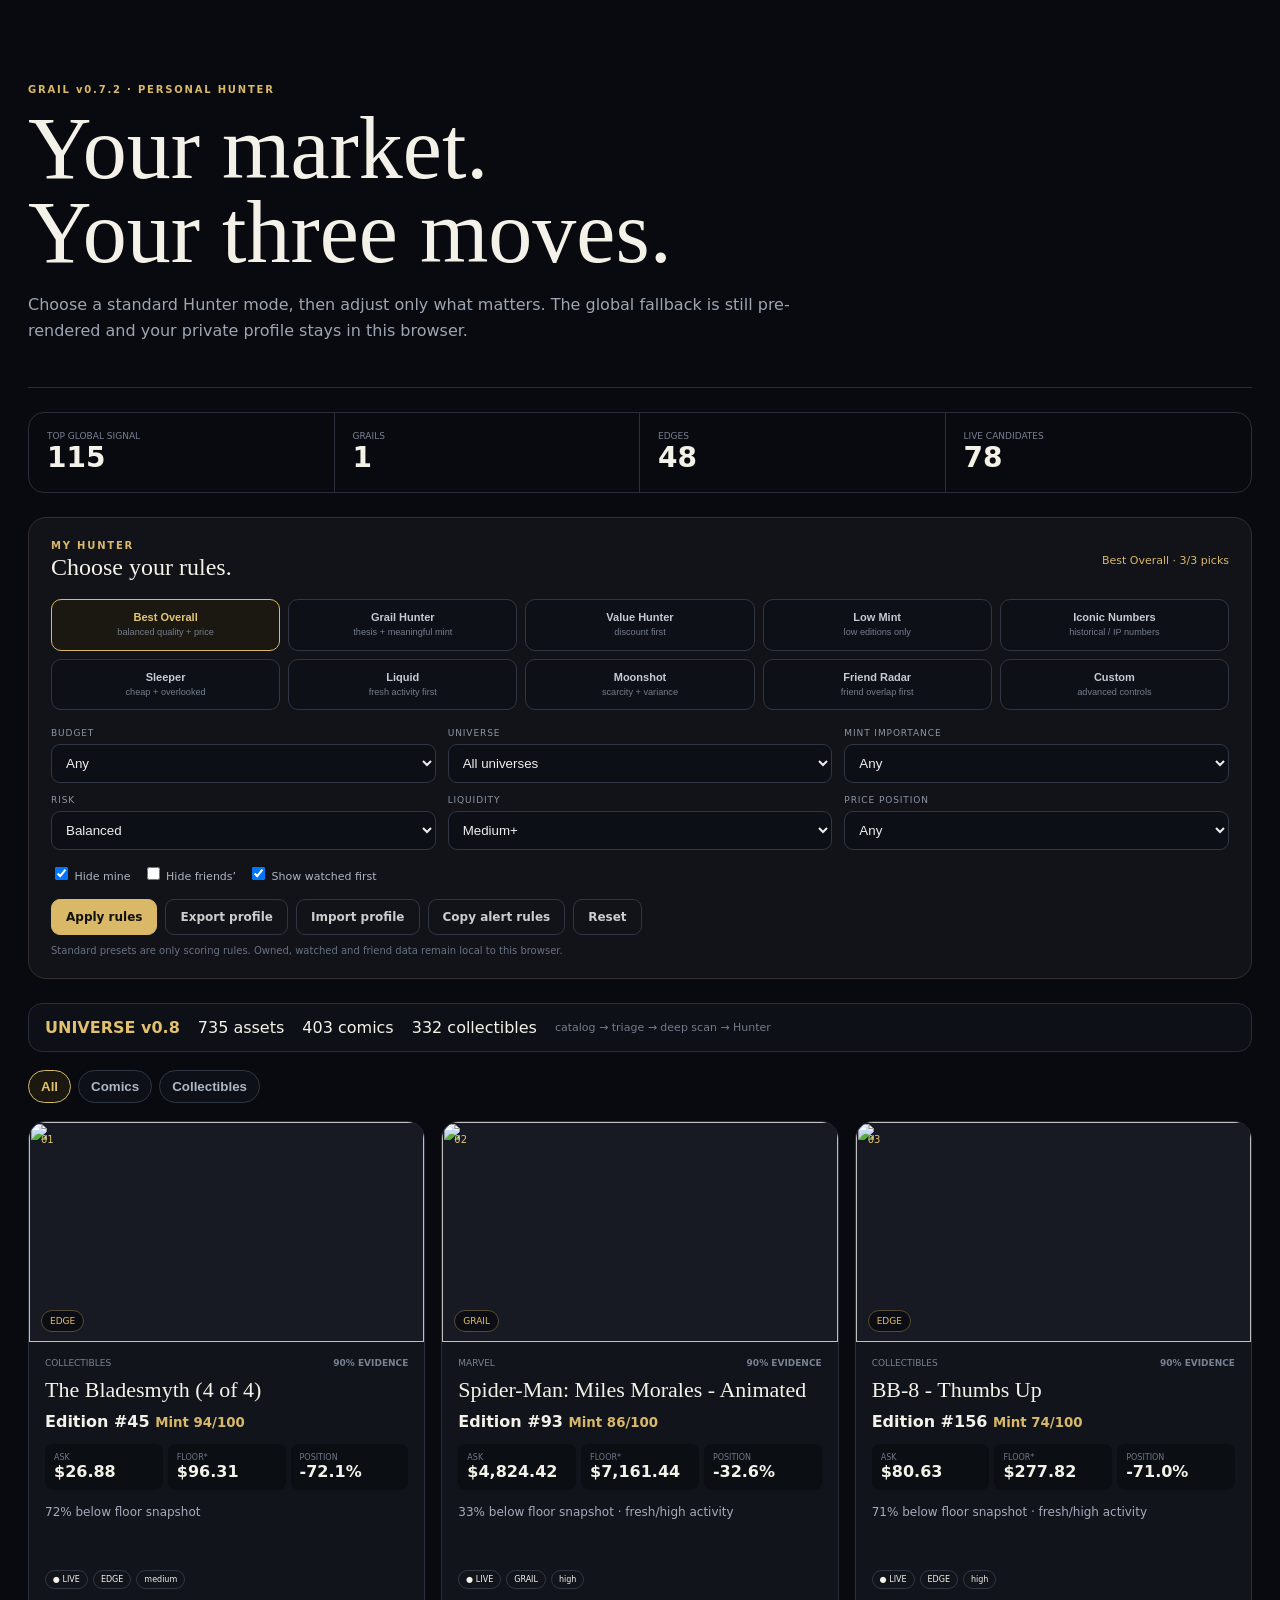
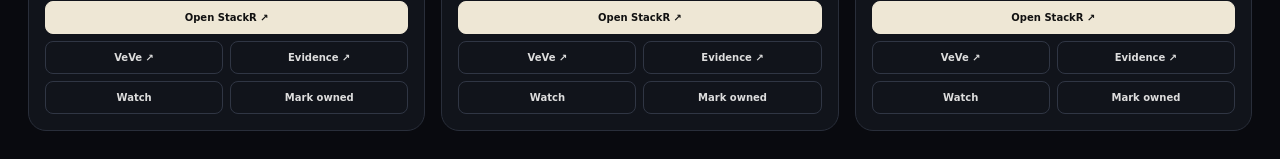
==== commit 10083abf: "data: refresh GRAIL universe + evidence + Hunter [skip ci]" ====
--- a/share/grail-personal-hunter.html
+++ b/share/grail-personal-hunter.html
@@ -1,6 +1,6 @@
 <!doctype html><html><head><meta charset="utf-8"><meta name="viewport" content="width=device-width,initial-scale=1"><title>GRAIL Personal Hunter</title><style>*{box-sizing:border-box}body{margin:0;background:#090a0f;color:#f4f1e8;font-family:Inter,system-ui,sans-serif}main{max-width:1320px;margin:auto;padding:28px}h1,h2,h3{font-family:Georgia,serif;font-weight:400}.hero{padding:56px 0 28px;border-bottom:1px solid #282d39}.eyebrow{letter-spacing:.18em;color:#d9b867;font-size:10px;font-weight:800}.hero h1{font-size:clamp(46px,7vw,88px);line-height:.96;margin:12px 0}.hero p{max-width:820px;color:#9da5b3;line-height:1.6}.metrics{display:grid;grid-template-columns:repeat(4,1fr);margin:24px 0;border:1px solid #292e3a;border-radius:16px;overflow:hidden}.metrics div{padding:18px;border-right:1px solid #292e3a}.metrics div:last-child{border:0}.metrics small{display:block;color:#788092;font-size:9px}.metrics b{font-size:28px}.personal{border:1px solid #332f28;background:#111319;padding:22px;border-radius:18px;margin:24px 0}.personal-head{display:flex;justify-content:space-between;gap:20px;align-items:center}.personal h2{margin:3px 0 0}.preset-grid{display:grid;grid-template-columns:repeat(5,1fr);gap:8px;margin:18px 0}.preset{border:1px solid #303644;background:#0d1016;color:#c5cad3;padding:11px 8px;border-radius:10px;font-weight:700;font-size:11px;cursor:pointer}.preset.active{border-color:#d9b867;background:#1a1811;color:#e4c676}.preset small{display:block;color:#757d8c;font-weight:500;margin-top:4px;line-height:1.25}.controls{display:grid;grid-template-columns:repeat(3,1fr);gap:12px;margin-top:14px}.field{display:flex;flex-direction:column;gap:6px}.field>label{font-size:9px;color:#8e96a6;text-transform:uppercase;letter-spacing:.1em}.field select,.field input[type=text],.field textarea{background:#0c0f15;color:#eee;border:1px solid #303644;border-radius:9px;padding:10px;width:100%}.toggles{display:flex;gap:12px;flex-wrap:wrap;margin-top:14px}.toggles label{font-size:11px;color:#adb4c0}.custom{display:none;margin-top:14px;padding-top:14px;border-top:1px solid #272c37}.custom.show{display:grid;grid-template-columns:1fr 1fr;gap:12px}.buttons{display:flex;flex-wrap:wrap;gap:8px;margin-top:16px}.buttons button,.fileButton{border:1px solid #d9b867;background:#d9b867;color:#111;padding:10px 14px;border-radius:9px;font:700 12px Inter,system-ui;cursor:pointer}.buttons .secondary,.fileButton.secondary{background:transparent;color:#ccc;border-color:#303644}.privacy{font-size:10px;color:#697182;margin-top:10px}.grid{display:grid;grid-template-columns:repeat(3,1fr);gap:16px}.card{position:relative;overflow:hidden;background:#11141b;border:1px solid #292e3a;border-radius:18px}.rank{position:absolute;z-index:2;top:12px;left:12px;font-size:10px;color:#e2c06e}.media{height:220px;position:relative;background:#171a22}.media img{width:100%;height:100%;object-fit:cover}.media span{position:absolute;bottom:10px;left:12px;background:#090b10cc;border:1px solid #554b32;color:#e2c06e;border-radius:99px;padding:5px 8px;font-size:9px}.body{padding:16px}.meta{display:flex;justify-content:space-between;color:#798192;font-size:9px;text-transform:uppercase}.body h3{font-size:22px;margin:9px 0}.mint{font-weight:800}.mint small{color:#d9b867}.prices{display:grid;grid-template-columns:repeat(3,1fr);gap:5px;margin:13px 0}.prices div{background:#0b0e13;padding:9px;border-radius:8px}.prices small{display:block;color:#6f7787;font-size:8px}.personalWhy{min-height:55px;color:#a5acba;font-size:12px;line-height:1.5}.badges{display:flex;gap:5px;flex-wrap:wrap}.badges span{border:1px solid #303644;border-radius:99px;padding:4px 7px;font-size:8px}.actions{display:grid;grid-template-columns:1fr 1fr;gap:7px;margin-top:12px}.actions a,.actions button{padding:10px;border:1px solid #303644;border-radius:8px;text-align:center;color:#ddd;text-decoration:none;font:600 10px Inter,system-ui;background:transparent;cursor:pointer}.actions .primary{grid-column:1/-1;background:#eee7d5;color:#111;border-color:#eee7d5;font-weight:800}.actions .active{border-color:#d9b867;color:#e2c06e;background:#1a1811}.status{color:#d9b867;font-size:11px}.empty{grid-column:1/-1;padding:50px;border:1px dashed #303644;border-radius:14px;text-align:center;color:#8d95a4}.toast{position:fixed;left:50%;bottom:20px;transform:translateX(-50%);background:#171a22;border:1px solid #353b49;padding:10px 14px;border-radius:9px;opacity:0;transition:.2s;pointer-events:none}.toast.show{opacity:1}@media(max-width:1000px){.preset-grid{grid-template-columns:repeat(2,1fr)}.controls{grid-template-columns:1fr 1fr}.grid{grid-template-columns:1fr}.metrics{grid-template-columns:1fr 1fr}}@media(max-width:620px){.controls,.custom{grid-template-columns:1fr}.preset-grid{grid-template-columns:1fr 1fr}.personal-head{align-items:flex-start;flex-direction:column}}</style><style>.universeKind{border:1px solid #303644;background:#0d1016;color:#aeb6c3;padding:8px 12px;border-radius:99px;font-weight:700;cursor:pointer}.universeKind.active{border-color:#d9b867;color:#e2c06e;background:#1a1811}.kindBadge{border-color:#3a4050!important;color:#9ba5b6!important}</style></head><body><main>
 <section class="hero"><div class="eyebrow">GRAIL v0.7.2 · PERSONAL HUNTER</div><h1>Your market.<br>Your three moves.</h1><p>Choose a standard Hunter mode, then adjust only what matters. The global fallback is still pre-rendered and your private profile stays in this browser.</p></section>
-<section class="metrics"><div><small>TOP GLOBAL SIGNAL</small><b>115</b></div><div><small>GRAILS</small><b>1</b></div><div><small>EDGES</small><b>47</b></div><div><small>LIVE CANDIDATES</small><b>75</b></div></section>
+<section class="metrics"><div><small>TOP GLOBAL SIGNAL</small><b>115</b></div><div><small>GRAILS</small><b>1</b></div><div><small>EDGES</small><b>48</b></div><div><small>LIVE CANDIDATES</small><b>78</b></div></section>
 <section class="personal"><div class="personal-head"><div><div class="eyebrow">MY HUNTER</div><h2>Choose your rules.</h2></div><div id="personalStatus" class="status">Best Overall</div></div>
 <div class="preset-grid">
 <button class="preset" data-preset="best">Best Overall<small>balanced quality + price</small></button>
@@ -24,7 +24,7 @@
 <div class="toggles"><label><input id="hideMine" type="checkbox" checked> Hide mine</label><label><input id="hideFriends" type="checkbox"> Hide friends’</label><label><input id="watchFirst" type="checkbox" checked> Show watched first</label></div>
 <div id="custom" class="custom"><div class="field"><label>Custom budget</label><input id="customBudget" type="text" inputmode="decimal" placeholder="e.g. 750"></div><div class="field"><label>Optional interests</label><input id="terms" type="text" placeholder="Spider-Man, Yoda, Mickey"></div><div class="field"><label>Friends — local only</label><textarea id="friends" rows="3" placeholder="Friend | 0x12...abcd"></textarea></div></div>
 <div class="buttons"><button id="apply">Apply rules</button><button id="exportProfile" class="secondary">Export profile</button><label class="fileButton secondary">Import profile<input id="importProfile" type="file" accept="application/json" hidden></label><button id="copyAlert" class="secondary">Copy alert rules</button><button id="reset" class="secondary">Reset</button></div><div class="privacy">Standard presets are only scoring rules. Owned, watched and friend data remain local to this browser.</div></section>
-<section id="universeCoverage" style="margin:18px 0;padding:14px 16px;border:1px solid #292e3a;border-radius:14px;background:#0d1016;display:flex;gap:18px;align-items:center;flex-wrap:wrap"><b style="color:#e2c06e">UNIVERSE v0.8</b><span>731 assets</span><span>402 comics</span><span>329 collectibles</span><span style="color:#737b8c;font-size:11px">catalog → triage → deep scan → Hunter</span></section><div id="kindFilter" style="display:flex;gap:7px;margin:0 0 18px"><button data-kind="all" class="universeKind active">All</button><button data-kind="comic" class="universeKind">Comics</button><button data-kind="collectible" class="universeKind">Collectibles</button></div><section id="grid" class="grid"><article class="card"><div class="rank">01</div><div class="media"><img src="https://d11unjture0ske.cloudfront.net/collectible_type_image.29349b61-c522-4bc5-9fc5-dd34ee1862df.a2936841-27db-43af-8705-99439741c1f2.low.jpeg" alt="" loading="lazy"><span>EDGE</span></div><div class="body"><div class="meta"><span>Collectibles</span><b>90% evidence</b></div><h3>The Bladesmyth (4 of 4)</h3><div class="mint">Edition #45 <small>Mint 94/100</small></div><div class="prices"><div><small>ASK</small><b>$27.17</b></div><div><small>FLOOR*</small><b>$96.31</b></div><div><small>POSITION</small><b>-71.8%</b></div></div><p class="personalWhy">latest provider-reported event for this mint is 3d old</p><div class="badges"><span>● LIVE</span><span>EDGE</span></div><div class="actions"><a class="primary" href="https://www.stackr.world/collections/veve/collectible/29349b61-c522-4bc5-9fc5-dd34ee1862df" target="_blank" rel="noopener">Open StackR ↗</a><a href="https://www.veve.me/collectibles/en/market/collectibles/29349b61-c522-4bc5-9fc5-dd34ee1862df" target="_blank" rel="noopener">VeVe ↗</a><a href="https://vevealpha.com/c/the-bladesmyth-4-of-4-secret-rare" target="_blank" rel="noopener">Evidence ↗</a></div></div></article><article class="card"><div class="rank">02</div><div class="media"><img src="https://d11unjture0ske.cloudfront.net/collectible_type_image.7475a966-ed09-4fa8-9b3f-ca6833ea98af.3a6188f2-4085-423b-a27e-ecb17f2deebb.full.jpeg" alt="" loading="lazy"><span>GRAIL</span></div><div class="body"><div class="meta"><span>Marvel</span><b>90% evidence</b></div><h3>Spider-Man: Miles Morales - Animated</h3><div class="mint">Edition #93 <small>Mint 86/100</small></div><div class="prices"><div><small>ASK</small><b>$4,876.30</b></div><div><small>FLOOR*</small><b>$7,161.44</b></div><div><small>POSITION</small><b>-31.9%</b></div></div><p class="personalWhy">latest provider-reported event for this mint is 0d old</p><div class="badges"><span>● LIVE</span><span>GRAIL</span></div><div class="actions"><a class="primary" href="https://www.stackr.world/collections/veve/collectible/7475a966-ed09-4fa8-9b3f-ca6833ea98af" target="_blank" rel="noopener">Open StackR ↗</a><a href="https://www.veve.me/collectibles/en/market/collectibles/7475a966-ed09-4fa8-9b3f-ca6833ea98af" target="_blank" rel="noopener">VeVe ↗</a><a href="https://vevealpha.com/c/spider-man-miles-morales-animated" target="_blank" rel="noopener">Evidence ↗</a></div></div></article><article class="card"><div class="rank">03</div><div class="media"><img src="https://d11unjture0ske.cloudfront.net/collectible_type_image.b1795381-ce65-4a69-831f-17cd902ee723.0a40fd3f-48a9-4238-9a94-470aaff2c3a6.low.jpeg" alt="" loading="lazy"><span>EDGE</span></div><div class="body"><div class="meta"><span>Collectibles</span><b>90% evidence</b></div><h3>Building the Future (2 of 4)</h3><div class="mint">Edition #20 <small>Mint 94/100</small></div><div class="prices"><div><small>ASK</small><b>$29.85</b></div><div><small>FLOOR*</small><b>$44.95</b></div><div><small>POSITION</small><b>-33.6%</b></div></div><p class="personalWhy">latest provider-reported event for this mint is 3d old</p><div class="badges"><span>● LIVE</span><span>EDGE</span></div><div class="actions"><a class="primary" href="https://www.stackr.world/collections/veve/collectible/b1795381-ce65-4a69-831f-17cd902ee723" target="_blank" rel="noopener">Open StackR ↗</a><a href="https://www.veve.me/collectibles/en/market/collectibles/b1795381-ce65-4a69-831f-17cd902ee723" target="_blank" rel="noopener">VeVe ↗</a><a href="https://vevealpha.com/c/building-the-future-2-of-4-secret-rare" target="_blank" rel="noopener">Evidence ↗</a></div></div></article></section><script id="grailData" type="application/json">[{"collectible":"Spider-Man: Miles Morales - Animated","mint":93,"ask_usd":4876.3,"ask_omi":17950000,"omi_usd":0.00027166,"floor_usd":7161.44,"premium_to_floor_pct":-31.91,"mint_score":86.0,"opportunity_score":80.56,"confidence":90.0,"reasons":["latest provider-reported event for this mint is 0d old","current ask is 32% below daily StackR floor snapshot \u2014 verify live floor","repriced 17,950,000 OMI at current OMI/USD 0.00027166","low edition #93"],"source_url":"https://vevealpha.com/c/spider-man-miles-morales-animated","observed_at":"2026-10-24T18:19:12.825563+00:00","listed_date":"2026-10-24","age_days":0,"actionability":"verify-now","stackr_url":"https://www.stackr.world/collections/veve/collectible/7475a966-ed09-4fa8-9b3f-ca6833ea98af","veve_url":"https://www.veve.me/collectibles/en/market/collectibles/7475a966-ed09-4fa8-9b3f-ca6833ea98af","image_url":"https://d11unjture0ske.cloudfront.net/collectible_type_image.7475a966-ed09-4fa8-9b3f-ca6833ea98af.3a6188f2-4085-423b-a27e-ecb17f2deebb.full.jpeg","category":"Marvel","asset_kind":"collectible","catalog_mcap":1394400.0,"catalog_floor_usd":9999.0,"catalog_supply":null,"catalog_holders":null,"catalog_sales30":null,"catalog_grade":null,"catalog_is_fa":null,"provider_grail":true,"provider_alpha":false,"provider_alpha_why":[],"catalog_floor_vs_sales_pct":null,"discovery_source":"universe","signal_class":"GRAIL","why":"Thesis-grade mint significance plus sane price positioning. Verify live inventory, owner and recent realised sales before acting.","owner_status":"unresolved","owner":null,"availability_status":"provider-current-unverified","live_status":"live","first_seen":"2026-09-09T09:33:39.092462+00:00","last_seen":"2026-10-24T18:19:16.350661+00:00","disappeared_at":null},{"collectible":"The Bladesmyth (4 of 4)","mint":45,"ask_usd":27.17,"ask_omi":100000,"omi_usd":0.00027166,"floor_usd":96.31,"premium_to_floor_pct":-71.79,"mint_score":94.0,"opportunity_score":94.55,"confidence":90.0,"reasons":["latest provider-reported event for this mint is 3d old","current ask is 72% below daily StackR floor snapshot \u2014 verify live floor","repriced 100,000 OMI at current OMI/USD 0.00027166","low edition #45"],"source_url":"https://vevealpha.com/c/the-bladesmyth-4-of-4-secret-rare","observed_at":"2026-10-24T18:19:15.153954+00:00","listed_date":"2026-10-21","age_days":3,"actionability":"verify-now","stackr_url":"https://www.stackr.world/collections/veve/collectible/29349b61-c522-4bc5-9fc5-dd34ee1862df","veve_url":"https://www.veve.me/collectibles/en/market/collectibles/29349b61-c522-4bc5-9fc5-dd34ee1862df","image_url":"https://d11unjture0ske.cloudfront.net/collectible_type_image.29349b61-c522-4bc5-9fc5-dd34ee1862df.a2936841-27db-43af-8705-99439741c1f2.low.jpeg","category":"Collectibles","asset_kind":"collectible","catalog_mcap":2115.0,"catalog_floor_usd":45.0,"catalog_supply":null,"catalog_holders":null,"catalog_sales30":null,"catalog_grade":null,"catalog_is_fa":null,"provider_grail":false,"provider_alpha":false,"provider_alpha_why":[],"catalog_floor_vs_sales_pct":null,"discovery_source":"universe","signal_class":"EDGE","why":"Price dislocation versus the latest daily StackR floor snapshot. Useful lead, not proof of a grail.","owner_status":"unresolved","owner":null,"availability_status":"provider-current-unverified","live_status":"live","first_seen":"2026-10-21T10:30:27.246683+00:00","last_seen":"2026-10-24T18:19:16.350661+00:00","disappeared_at":"2026-10-21T19:30:54.603955+00:00"},{"collectible":"Building the Future (2 of 4)","mint":20,"ask_usd":29.85,"ask_omi":109876,"omi_usd":0.00027166,"floor_usd":44.95,"premium_to_floor_pct":-33.6,"mint_score":94.0,"opportunity_score":89.3,"confidence":90.0,"reasons":["latest provider-reported event for this mint is 3d old","current ask is 34% below daily StackR floor snapshot \u2014 verify live floor","repriced 109,876 OMI at current OMI/USD 0.00027166","low edition #20"],"source_url":"https://vevealpha.com/c/building-the-future-2-of-4-secret-rare","observed_at":"2026-10-24T18:19:15.399990+00:00","listed_date":"2026-10-21","age_days":3,"actionability":"verify-now","stackr_url":"https://www.stackr.world/collections/veve/collectible/b1795381-ce65-4a69-831f-17cd902ee723","veve_url":"https://www.veve.me/collectibles/en/market/collectibles/b1795381-ce65-4a69-831f-17cd902ee723","image_url":"https://d11unjture0ske.cloudfront.net/collectible_type_image.b1795381-ce65-4a69-831f-17cd902ee723.0a40fd3f-48a9-4238-9a94-470aaff2c3a6.low.jpeg","category":"Collectibles","asset_kind":"collectible","catalog_mcap":1880.0,"catalog_floor_usd":40.0,"catalog_supply":null,"catalog_holders":null,"catalog_sales30":null,"catalog_grade":null,"catalog_is_fa":null,"provider_grail":false,"provider_alpha":false,"provider_alpha_why":[],"catalog_floor_vs_sales_pct":null,"discovery_source":"universe","signal_class":"EDGE","why":"Price dislocation versus the latest daily StackR floor snapshot. Useful lead, not proof of a grail.","owner_status":"unresolved","owner":null,"availability_status":"provider-current-unverified","live_status":"live","first_seen":"2026-10-22T12:17:13.816562+00:00","last_seen":"2026-10-24T18:19:16.350661+00:00","disappeared_at":null},{"collectible":"The Amazing Spider-Man #1000","mint":98,"ask_usd":404.5,"ask_omi":1489000,"omi_usd":0.00027166,"floor_usd":747.34,"premium_to_floor_pct":-45.87,"mint_score":86.0,"opportunity_score":86.17,"confidence":90.0,"reasons":["latest provider-reported event for this mint is 12d old","current ask is 46% below daily StackR floor snapshot \u2014 verify live floor","repriced 1,489,000 OMI at current OMI/USD 0.00027166","low edition #98"],"source_url":"https://vevealpha.com/c/the-amazing-spider-man-secret-rare-78e7f8","observed_at":"2026-10-24T18:19:14.799464+00:00","listed_date":"2026-10-12","age_days":12,"actionability":"verify-now","stackr_url":"https://www.stackr.world/collections/veve/comic-cover/78e7f81f-9032-4596-b8cd-14a5df3fbcd2","veve_url":"https://www.veve.me/collectibles/en/market/comics/78e7f81f-9032-4596-b8cd-14a5df3fbcd2","image_url":"https://d11unjture0ske.cloudfront.net/comic_cover.78e7f81f-9032-4596-b8cd-14a5df3fbcd2.38c2ad22-7c7c-4bf1-91cc-1cfded7b5da0.low.webp","category":"Comics","asset_kind":"comic","catalog_mcap":29208.0,"catalog_floor_usd":999.0,"catalog_supply":null,"catalog_holders":null,"catalog_sales30":null,"catalog_grade":null,"catalog_is_fa":null,"provider_grail":false,"provider_alpha":false,"provider_alpha_why":[],"catalog_floor_vs_sales_pct":null,"discovery_source":"universe","signal_class":"EDGE","why":"Price dislocation versus the latest daily StackR floor snapshot. Useful lead, not proof of a grail.","owner_status":"unresolved","owner":null,"availability_status":"provider-current-unverified","live_status":"live","first_seen":"2026-10-11T02:06:37.154438+00:00","last_seen":"2026-10-24T18:19:16.350661+00:00","disappeared_at":null},{"collectible":"BB-8 - Thumbs Up","mint":156,"ask_usd":81.5,"ask_omi":299999,"omi_usd":0.00027166,"floor_usd":277.82,"premium_to_floor_pct":-70.67,"mint_score":74.0,"opportunity_score":83.8,"confidence":90.0,"reasons":["latest provider-reported event for this mint is 2d old","current ask is 71% below daily StackR floor snapshot \u2014 verify live floor","repriced 299,999 OMI at current OMI/USD 0.00027166","top ~1% low edition"],"source_url":"https://vevealpha.com/c/bb-8-thumbs-up","observed_at":"2026-10-24T18:19:15.529738+00:00","listed_date":"2026-10-22","age_days":2,"actionability":"verify-now","stackr_url":"https://www.stackr.world/collections/veve/collectible/1cdb7278-0d85-493d-90ab-85bd3faac35f","veve_url":"https://www.veve.me/collectibles/en/market/collectibles/1cdb7278-0d85-493d-90ab-85bd3faac35f","image_url":"https://d11unjture0ske.cloudfront.net/collectible_type_image.1cdb7278-0d85-493d-90ab-85bd3faac35f.d38e33f1-d336-4359-b083-03819250e441.full.jpeg","category":"Collectibles","asset_kind":"collectible","catalog_mcap":39775.0,"catalog_floor_usd":185.0,"catalog_supply":null,"catalog_holders":null,"catalog_sales30":null,"catalog_grade":null,"catalog_is_fa":null,"provider_grail":false,"provider_alpha":false,"provider_alpha_why":[],"catalog_floor_vs_sales_pct":null,"discovery_source":"universe","signal_class":"EDGE","why":"Price dislocation versus the latest daily StackR floor snapshot. Useful lead, not proof of a grail.","owner_status":"unresolved","owner":null,"availability_status":"provider-current-unverified","live_status":"live","first_seen":"2026-10-10T01:09:43.848944+00:00","last_seen":"2026-10-24T18:19:16.350661+00:00","disappeared_at":"2026-10-11T02:06:37.154438+00:00"},{"collectible":"Raphael - Classic (Special Edition)","mint":56,"ask_usd":638.4,"ask_omi":2350000,"omi_usd":0.00027166,"floor_usd":777.9,"premium_to_floor_pct":-17.93,"mint_score":86.0,"opportunity_score":76.82,"confidence":90.0,"reasons":["latest provider-reported event for this mint is 4d old","current ask is 18% below daily StackR floor snapshot \u2014 verify live floor","repriced 2,350,000 OMI at current OMI/USD 0.00027166","low edition #56"],"source_url":"https://vevealpha.com/c/raphael-classic-special-edition","observed_at":"2026-10-24T18:19:14.549221+00:00","listed_date":"2026-10-20","age_days":4,"actionability":"verify-now","stackr_url":"https://www.stackr.world/collections/veve/collectible/687ad0c0-c8b5-48a7-9ac9-792b8ef95981","veve_url":"https://www.veve.me/collectibles/en/market/collectibles/687ad0c0-c8b5-48a7-9ac9-792b8ef95981","image_url":"https://d11unjture0ske.cloudfront.net/collectible_type_image.687ad0c0-c8b5-48a7-9ac9-792b8ef95981.1335d6c4-3878-4b48-8a16-ca4926856769.full.jpeg","category":"Collectibles","asset_kind":"collectible","catalog_mcap":65250.0,"catalog_floor_usd":750.0,"catalog_supply":87,"catalog_holders":55,"catalog_sales30":3,"catalog_grade":"A","catalog_is_fa":true,"provider_grail":false,"provider_alpha":true,"provider_alpha_why":["3 cheapest of 45 graded collectibles on market cap \u2014 worth $65,250 against a $257,620 median for A collectibles."],"catalog_floor_vs_sales_pct":51.0,"discovery_source":"universe","signal_class":"EDGE","why":"Price dislocation versus the latest daily StackR floor snapshot. Useful lead, not proof of a grail.","owner_status":"unresolved","owner":null,"availability_status":"provider-current-unverified","live_status":"live","first_seen":"2026-09-09T13:55:41.951000+00:00","last_seen":"2026-10-24T18:19:16.350661+00:00","disappeared_at":"2026-09-13T19:41:12.539000+00:00"},{"collectible":"Spider-Man: Miles Morales - Animated","mint":112,"ask_usd":5161.54,"ask_omi":19000000,"omi_usd":0.00027166,"floor_usd":7161.44,"premium_to_floor_pct":-27.93,"mint_score":74.0,"opportunity_score":74.53,"confidence":90.0,"reasons":["latest provider-reported event for this mint is 1d old","current ask is 28% below daily StackR floor snapshot \u2014 verify live floor","repriced 19,000,000 OMI at current OMI/USD 0.00027166","top ~1% low edition"],"source_url":"https://vevealpha.com/c/spider-man-miles-morales-animated","observed_at":"2026-10-24T18:19:12.825563+00:00","listed_date":"2026-10-23","age_days":1,"actionability":"verify-now","stackr_url":"https://www.stackr.world/collections/veve/collectible/7475a966-ed09-4fa8-9b3f-ca6833ea98af","veve_url":"https://www.veve.me/collectibles/en/market/collectibles/7475a966-ed09-4fa8-9b3f-ca6833ea98af","image_url":"https://d11unjture0ske.cloudfront.net/collectible_type_image.7475a966-ed09-4fa8-9b3f-ca6833ea98af.3a6188f2-4085-423b-a27e-ecb17f2deebb.full.jpeg","category":"Marvel","asset_kind":"collectible","catalog_mcap":1394400.0,"catalog_floor_usd":9999.0,"catalog_supply":null,"catalog_holders":null,"catalog_sales30":null,"catalog_grade":null,"catalog_is_fa":null,"provider_grail":true,"provider_alpha":false,"provider_alpha_why":[],"catalog_floor_vs_sales_pct":null,"discovery_source":"universe","signal_class":"EDGE","why":"Price dislocation versus the latest daily StackR floor snapshot. Useful lead, not proof of a grail.","owner_status":"unresolved","owner":null,"availability_status":"provider-current-unverified","live_status":"live","first_seen":"2026-09-09T09:33:39.092462+00:00","last_seen":"2026-10-24T18:19:16.350661+00:00","disappeared_at":"2026-09-22T00:14:39.869044+00:00"},{"collectible":"I am a Jedi, like my father before me","mint":189,"ask_usd":298.83,"ask_omi":1100000,"omi_usd":0.00027166,"floor_usd":387.28,"premium_to_floor_pct":-22.84,"mint_score":74.0,"opportunity_score":72.72,"confidence":90.0,"reasons":["latest provider-reported event for this mint is 13d old","current ask is 23% below daily StackR floor snapshot \u2014 verify live floor","repriced 1,100,000 OMI at current OMI/USD 0.00027166","top ~1% low edition"],"source_url":"https://vevealpha.com/c/i-am-a-jedi-like-my-father-before-me","observed_at":"2026-10-24T18:19:15.045866+00:00","listed_date":"2026-10-11","age_days":13,"actionability":"verify-now","stackr_url":"https://www.stackr.world/collections/veve/collectible/d29aedf0-6420-4549-b702-27b7d49a8d20","veve_url":"https://www.veve.me/collectibles/en/market/collectibles/d29aedf0-6420-4549-b702-27b7d49a8d20","image_url":"https://d11unjture0ske.cloudfront.net/collectible_type_image.d29aedf0-6420-4549-b702-27b7d49a8d20.bf79ef97-b510-47da-bf4f-2c91a3e41ac1.full.jpeg","category":"Collectibles","asset_kind":"collectible","catalog_mcap":197236.0,"catalog_floor_usd":777.0,"catalog_supply":null,"catalog_holders":null,"catalog_sales30":null,"catalog_grade":null,"catalog_is_fa":null,"provider_grail":false,"provider_alpha":false,"provider_alpha_why":[],"catalog_floor_vs_sales_pct":null,"discovery_source":"universe","signal_class":"EDGE","why":"Price dislocation versus the latest daily StackR floor snapshot. Useful lead, not proof of a grail.","owner_status":"unresolved","owner":null,"availability_status":"provider-current-unverified","live_status":"live","first_seen":"2026-10-12T15:57:32.597880+00:00","last_seen":"2026-10-24T18:19:16.350661+00:00","disappeared_at":null},{"collectible":"Marvel/DC: Deadpool/Batman #1","mint":567,"ask_usd":611.24,"ask_omi":2250000,"omi_usd":0.00027166,"floor_usd":1659.78,"premium_to_floor_pct":-63.17,"mint_score":48.0,"opportunity_score":69.87,"confidence":90.0,"reasons":["latest provider-reported event for this mint is 1d old","current ask is 63% below daily StackR floor snapshot \u2014 verify live floor","repriced 2,250,000 OMI at current OMI/USD 0.00027166","sequential digits #567"],"source_url":"https://vevealpha.com/c/marvel-dc-deadpool-batman-secret-rare","observed_at":"2026-10-24T18:19:15.245842+00:00","listed_date":"2026-10-23","age_days":1,"actionability":"verify-now","stackr_url":"https://www.stackr.world/collections/veve/comic-cover/f75faf5d-2650-4712-b05d-51b36b707411","veve_url":"https://www.veve.me/collectibles/en/market/comics/f75faf5d-2650-4712-b05d-51b36b707411","image_url":"https://d11unjture0ske.cloudfront.net/comic_cover.f75faf5d-2650-4712-b05d-51b36b707411.bac50de3-0092-46db-8c94-1bd1e862c6a5.full.webp","category":"Comics","asset_kind":"comic","catalog_mcap":399.0,"catalog_floor_usd":795.0,"catalog_supply":null,"catalog_holders":null,"catalog_sales30":null,"catalog_grade":null,"catalog_is_fa":null,"provider_grail":false,"provider_alpha":false,"provider_alpha_why":[],"catalog_floor_vs_sales_pct":null,"discovery_source":"universe","signal_class":"EDGE","why":"Price dislocation versus the latest daily StackR floor snapshot. Useful lead, not proof of a grail.","owner_status":"unresolved","owner":null,"availability_status":"provider-current-unverified","live_status":"live","first_seen":"2026-09-09T13:55:41.951000+00:00","last_seen":"2026-10-24T18:19:16.350661+00:00","disappeared_at":"2026-10-05T16:21:10.507628+00:00"},{"collectible":"Darth Vader Samurai - Crimson Descent","mint":646,"ask_usd":9.51,"ask_omi":35000,"omi_usd":0.00027166,"floor_usd":22.23,"premium_to_floor_pct":-57.23,"mint_score":0.0,"opportunity_score":52.83,"confidence":83.0,"reasons":["latest provider-reported event for this mint is 3d old","current ask is 57% below daily StackR floor snapshot \u2014 verify live floor","repriced 35,000 OMI at current OMI/USD 0.00027166"],"source_url":"https://vevealpha.com/c/darth-vader-samurai-crimson-descent","observed_at":"2026-10-24T18:19:13.501684+00:00","listed_date":"2026-10-21","age_days":3,"actionability":"verify-now","stackr_url":"https://www.stackr.world/collections/veve/collectible/868fe1f8-cc4a-421a-877c-198bd0262274","veve_url":"https://www.veve.me/collectibles/en/market/collectibles/868fe1f8-cc4a-421a-877c-198bd0262274","image_url":"https://d11unjture0ske.cloudfront.net/collectible_type_image.868fe1f8-cc4a-421a-877c-198bd0262274.c23ca161-1730-49bf-9557-83a32a1c9fec.full.jpeg","category":"Star Wars","asset_kind":"collectible","catalog_mcap":null,"catalog_floor_usd":null,"catalog_supply":null,"catalog_holders":null,"catalog_sales30":null,"catalog_grade":null,"catalog_is_fa":null,"provider_grail":false,"provider_alpha":false,"provider_alpha_why":[],"catalog_floor_vs_sales_pct":null,"discovery_source":"curated","signal_class":"EDGE","why":"Price dislocation versus the latest daily StackR floor snapshot. Useful lead, not proof of a grail.","owner_status":"unresolved","owner":null,"availability_status":"provider-current-unverified","live_status":"live","first_seen":"2026-10-21T15:31:47.638981+00:00","last_seen":"2026-10-24T18:19:16.350661+00:00","disappeared_at":null},{"collectible":"The Amazing Spider-Man #1000","mint":819,"ask_usd":380.05,"ask_omi":1399000,"omi_usd":0.00027166,"floor_usd":747.34,"premium_to_floor_pct":-49.15,"mint_score":0.0,"opportunity_score":52.78,"confidence":83.0,"reasons":["latest provider-reported event for this mint is 11d old","current ask is 49% below daily StackR floor snapshot \u2014 verify live floor","repriced 1,399,000 OMI at current OMI/USD 0.00027166"],"source_url":"https://vevealpha.com/c/the-amazing-spider-man-secret-rare-78e7f8","observed_at":"2026-10-24T18:19:14.799464+00:00","listed_date":"2026-10-13","age_days":11,"actionability":"verify-now","stackr_url":"https://www.stackr.world/collections/veve/comic-cover/78e7f81f-9032-4596-b8cd-14a5df3fbcd2","veve_url":"https://www.veve.me/collectibles/en/market/comics/78e7f81f-9032-4596-b8cd-14a5df3fbcd2","image_url":"https://d11unjture0ske.cloudfront.net/comic_cover.78e7f81f-9032-4596-b8cd-14a5df3fbcd2.38c2ad22-7c7c-4bf1-91cc-1cfded7b5da0.low.webp","category":"Comics","asset_kind":"comic","catalog_mcap":29208.0,"catalog_floor_usd":999.0,"catalog_supply":null,"catalog_holders":null,"catalog_sales30":null,"catalog_grade":null,"catalog_is_fa":null,"provider_grail":false,"provider_alpha":false,"provider_alpha_why":[],"catalog_floor_vs_sales_pct":null,"discovery_source":"universe","signal_class":"EDGE","why":"Price dislocation versus the latest daily StackR floor snapshot. Useful lead, not proof of a grail.","owner_status":"unresolved","owner":null,"availability_status":"provider-current-unverified","live_status":"live","first_seen":"2026-10-05T16:21:10.507628+00:00","last_seen":"2026-10-24T18:19:16.350661+00:00","disappeared_at":"2026-10-06T21:51:11.015786+00:00"},{"collectible":"Marvel & Disney: What If\u2026? Goofy Became Spider-Man #1","mint":377,"ask_usd":4.32,"ask_omi":15900,"omi_usd":0.00027166,"floor_usd":8.33,"premium_to_floor_pct":-48.15,"mint_score":0.0,"opportunity_score":52.68,"confidence":83.0,"reasons":["latest provider-reported event for this mint is 8d old","current ask is 48% below daily StackR floor snapshot \u2014 verify live floor","repriced 15,900 OMI at current OMI/USD 0.00027166"],"source_url":"https://vevealpha.com/c/marvel-disney-what-if-goofy-became-spider-man-common","observed_at":"2026-10-24T18:19:12.845952+00:00","listed_date":"2026-10-16","age_days":8,"actionability":"verify-now","stackr_url":"https://www.stackr.world/collections/veve/comic-cover/96efdc03-c20e-4816-9644-248821fcbb9a","veve_url":"https://www.veve.me/collectibles/en/market/comics/96efdc03-c20e-4816-9644-248821fcbb9a","image_url":"https://d11unjture0ske.cloudfront.net/comic_cover.96efdc03-c20e-4816-9644-248821fcbb9a.cb7db9c0-859c-4060-803b-71790ac85ae1.full.webp","category":"Disney \u00d7 Marvel","asset_kind":"comic","catalog_mcap":1600.0,"catalog_floor_usd":null,"catalog_supply":null,"catalog_holders":null,"catalog_sales30":null,"catalog_grade":null,"catalog_is_fa":null,"provider_grail":false,"provider_alpha":false,"provider_alpha_why":[],"catalog_floor_vs_sales_pct":null,"discovery_source":"universe","signal_class":"EDGE","why":"Price dislocation versus the latest daily StackR floor snapshot. Useful lead, not proof of a grail.","owner_status":"unresolved","owner":null,"availability_status":"provider-current-unverified","live_status":"live","first_seen":"2026-10-16T22:58:50.898731+00:00","last_seen":"2026-10-24T18:19:16.350661+00:00","disappeared_at":null},{"collectible":"Marvel & Disney: What If\u2026? Goofy Became Spider-Man #1","mint":449,"ask_usd":4.32,"ask_omi":15900,"omi_usd":0.00027166,"floor_usd":8.33,"premium_to_floor_pct":-48.15,"mint_score":0.0,"opportunity_score":52.68,"confidence":83.0,"reasons":["latest provider-reported event for this mint is 8d old","current ask is 48% below daily StackR floor snapshot \u2014 verify live floor","repriced 15,900 OMI at current OMI/USD 0.00027166"],"source_url":"https://vevealpha.com/c/marvel-disney-what-if-goofy-became-spider-man-common","observed_at":"2026-10-24T18:19:12.845952+00:00","listed_date":"2026-10-16","age_days":8,"actionability":"verify-now","stackr_url":"https://www.stackr.world/collections/veve/comic-cover/96efdc03-c20e-4816-9644-248821fcbb9a","veve_url":"https://www.veve.me/collectibles/en/market/comics/96efdc03-c20e-4816-9644-248821fcbb9a","image_url":"https://d11unjture0ske.cloudfront.net/comic_cover.96efdc03-c20e-4816-9644-248821fcbb9a.cb7db9c0-859c-4060-803b-71790ac85ae1.full.webp","category":"Disney \u00d7 Marvel","asset_kind":"comic","catalog_mcap":1600.0,"catalog_floor_usd":null,"catalog_supply":null,"catalog_holders":null,"catalog_sales30":null,"catalog_grade":null,"catalog_is_fa":null,"provider_grail":false,"provider_alpha":false,"provider_alpha_why":[],"catalog_floor_vs_sales_pct":null,"discovery_source":"universe","signal_class":"EDGE","why":"Price dislocation versus the latest daily StackR floor snapshot. Useful lead, not proof of a grail.","owner_status":"unresolved","owner":null,"availability_status":"provider-current-unverified","live_status":"live","first_seen":"2026-10-16T22:58:50.898731+00:00","last_seen":"2026-10-24T18:19:16.350661+00:00","disappeared_at":null},{"collectible":"Marvel & Disney: What If\u2026? Goofy Became Spider-Man #1","mint":959,"ask_usd":4.32,"ask_omi":15900,"omi_usd":0.00027166,"floor_usd":8.33,"premium_to_floor_pct":-48.15,"mint_score":0.0,"opportunity_score":52.68,"confidence":83.0,"reasons":["latest provider-reported event for this mint is 8d old","current ask is 48% below daily StackR floor snapshot \u2014 verify live floor","repriced 15,900 OMI at current OMI/USD 0.00027166"],"source_url":"https://vevealpha.com/c/marvel-disney-what-if-goofy-became-spider-man-common","observed_at":"2026-10-24T18:19:12.845952+00:00","listed_date":"2026-10-16","age_days":8,"actionability":"verify-now","stackr_url":"https://www.stackr.world/collections/veve/comic-cover/96efdc03-c20e-4816-9644-248821fcbb9a","veve_url":"https://www.veve.me/collectibles/en/market/comics/96efdc03-c20e-4816-9644-248821fcbb9a","image_url":"https://d11unjture0ske.cloudfront.net/comic_cover.96efdc03-c20e-4816-9644-248821fcbb9a.cb7db9c0-859c-4060-803b-71790ac85ae1.full.webp","category":"Disney \u00d7 Marvel","asset_kind":"comic","catalog_mcap":1600.0,"catalog_floor_usd":null,"catalog_supply":null,"catalog_holders":null,"catalog_sales30":null,"catalog_grade":null,"catalog_is_fa":null,"provider_grail":false,"provider_alpha":false,"provider_alpha_why":[],"catalog_floor_vs_sales_pct":null,"discovery_source":"universe","signal_class":"EDGE","why":"Price dislocation versus the latest daily StackR floor snapshot. Useful lead, not proof of a grail.","owner_status":"unresolved","owner":null,"availability_status":"provider-current-unverified","live_status":"live","first_seen":"2026-10-15T11:58:10.496480+00:00","last_seen":"2026-10-24T18:19:16.350661+00:00","disappeared_at":"2026-10-15T17:17:33.817950+00:00"},{"collectible":"Marvel & Disney: What If\u2026? Goofy Became Spider-Man #1","mint":896,"ask_usd":4.32,"ask_omi":15900,"omi_usd":0.00027166,"floor_usd":8.33,"premium_to_floor_pct":-48.15,"mint_score":0.0,"opportunity_score":52.68,"confidence":83.0,"reasons":["latest provider-reported event for this mint is 8d old","current ask is 48% below daily StackR floor snapshot \u2014 verify live floor","repriced 15,900 OMI at current OMI/USD 0.00027166"],"source_url":"https://vevealpha.com/c/marvel-disney-what-if-goofy-became-spider-man-common","observed_at":"2026-10-24T18:19:12.845952+00:00","listed_date":"2026-10-16","age_days":8,"actionability":"verify-now","stackr_url":"https://www.stackr.world/collections/veve/comic-cover/96efdc03-c20e-4816-9644-248821fcbb9a","veve_url":"https://www.veve.me/collectibles/en/market/comics/96efdc03-c20e-4816-9644-248821fcbb9a","image_url":"https://d11unjture0ske.cloudfront.net/comic_cover.96efdc03-c20e-4816-9644-248821fcbb9a.cb7db9c0-859c-4060-803b-71790ac85ae1.full.webp","category":"Disney \u00d7 Marvel","asset_kind":"comic","catalog_mcap":1600.0,"catalog_floor_usd":null,"catalog_supply":null,"catalog_holders":null,"catalog_sales30":null,"catalog_grade":null,"catalog_is_fa":null,"provider_grail":false,"provider_alpha":false,"provider_alpha_why":[],"catalog_floor_vs_sales_pct":null,"discovery_source":"universe","signal_class":"EDGE","why":"Price dislocation versus the latest daily StackR floor snapshot. Useful lead, not proof of a grail.","owner_status":"unresolved","owner":null,"availability_status":"provider-current-unverified","live_status":"live","first_seen":"2026-10-15T11:58:10.496480+00:00","last_seen":"2026-10-24T18:19:16.350661+00:00","disappeared_at":"2026-10-16T11:48:41.864900+00:00"},{"collectible":"Journey Into Mystery #83","mint":3977,"ask_usd":12.22,"ask_omi":45000,"omi_usd":0.00027166,"floor_usd":27.78,"premium_to_floor_pct":-55.99,"mint_score":0.0,"opportunity_score":52.25,"confidence":83.0,"reasons":["latest provider-reported event for this mint is 2d old","current ask is 56% below daily StackR floor snapshot \u2014 verify live floor","repriced 45,000 OMI at current OMI/USD 0.00027166"],"source_url":"https://vevealpha.com/c/journey-into-mystery-common-769342","observed_at":"2026-10-24T18:19:14.250483+00:00","listed_date":"2026-10-22","age_days":2,"actionability":"verify-now","stackr_url":"https://www.stackr.world/collections/veve/comic-cover/7693425f-edad-4cd9-900c-075b1e26012c","veve_url":"https://www.veve.me/collectibles/en/market/comics/7693425f-edad-4cd9-900c-075b1e26012c","image_url":"https://d11unjture0ske.cloudfront.net/comic_cover.7693425f-edad-4cd9-900c-075b1e26012c.cc882b3f-80a2-474d-b339-d96ffbe39f12.full.jpeg","category":"Comics","asset_kind":"comic","catalog_mcap":131978.0,"catalog_floor_usd":22.0,"catalog_supply":5999,"catalog_holders":3806,"catalog_sales30":4,"catalog_grade":"A+","catalog_is_fa":true,"provider_grail":false,"provider_alpha":true,"provider_alpha_why":["5 cheapest of 34 graded comics on market cap \u2014 worth $131,978 against a $252,497 median for A+ comics."],"catalog_floor_vs_sales_pct":0.0,"discovery_source":"universe","signal_class":"EDGE","why":"Price dislocation versus the latest daily StackR floor snapshot. Useful lead, not proof of a grail.","owner_status":"unresolved","owner":null,"availability_status":"provider-current-unverified","live_status":"live","first_seen":"2026-10-13T23:23:52.436018+00:00","last_seen":"2026-10-24T18:19:16.350661+00:00","disappeared_at":"2026-10-16T16:53:11.362046+00:00"},{"collectible":"Journey Into Mystery #83","mint":8825,"ask_usd":13.58,"ask_omi":50000,"omi_usd":0.00027166,"floor_usd":27.78,"premium_to_floor_pct":-51.11,"mint_score":0.0,"opportunity_score":52.25,"confidence":83.0,"reasons":["latest provider-reported event for this mint is 2d old","current ask is 51% below daily StackR floor snapshot \u2014 verify live floor","repriced 50,000 OMI at current OMI/USD 0.00027166"],"source_url":"https://vevealpha.com/c/journey-into-mystery-common-769342","observed_at":"2026-10-24T18:19:14.250483+00:00","listed_date":"2026-10-22","age_days":2,"actionability":"verify-now","stackr_url":"https://www.stackr.world/collections/veve/comic-cover/7693425f-edad-4cd9-900c-075b1e26012c","veve_url":"https://www.veve.me/collectibles/en/market/comics/7693425f-edad-4cd9-900c-075b1e26012c","image_url":"https://d11unjture0ske.cloudfront.net/comic_cover.7693425f-edad-4cd9-900c-075b1e26012c.cc882b3f-80a2-474d-b339-d96ffbe39f12.full.jpeg","category":"Comics","asset_kind":"comic","catalog_mcap":131978.0,"catalog_floor_usd":22.0,"catalog_supply":5999,"catalog_holders":3806,"catalog_sales30":4,"catalog_grade":"A+","catalog_is_fa":true,"provider_grail":false,"provider_alpha":true,"provider_alpha_why":["5 cheapest of 34 graded comics on market cap \u2014 worth $131,978 against a $252,497 median for A+ comics."],"catalog_floor_vs_sales_pct":0.0,"discovery_source":"universe","signal_class":"EDGE","why":"Price dislocation versus the latest daily StackR floor snapshot. Useful lead, not proof of a grail.","owner_status":"unresolved","owner":null,"availability_status":"provider-current-unverified","live_status":"live","first_seen":"2026-10-23T15:24:00.037031+00:00","last_seen":"2026-10-24T18:19:16.350661+00:00","disappeared_at":null},{"collectible":"Marvel & Disney: What If\u2026? Goofy Became Spider-Man #1","mint":485,"ask_usd":4.62,"ask_omi":17000,"omi_usd":0.00027166,"floor_usd":8.33,"premium_to_floor_pct":-44.56,"mint_score":0.0,"opportunity_score":51.5,"confidence":83.0,"reasons":["latest provider-reported event for this mint is 8d old","current ask is 45% below daily StackR floor snapshot \u2014 verify live floor","repriced 17,000 OMI at current OMI/USD 0.00027166"],"source_url":"https://vevealpha.com/c/marvel-disney-what-if-goofy-became-spider-man-common","observed_at":"2026-10-24T18:19:12.845952+00:00","listed_date":"2026-10-16","age_days":8,"actionability":"verify-now","stackr_url":"https://www.stackr.world/collections/veve/comic-cover/96efdc03-c20e-4816-9644-248821fcbb9a","veve_url":"https://www.veve.me/collectibles/en/market/comics/96efdc03-c20e-4816-9644-248821fcbb9a","image_url":"https://d11unjture0ske.cloudfront.net/comic_cover.96efdc03-c20e-4816-9644-248821fcbb9a.cb7db9c0-859c-4060-803b-71790ac85ae1.full.webp","category":"Disney \u00d7 Marvel","asset_kind":"comic","catalog_mcap":1600.0,"catalog_floor_usd":null,"catalog_supply":null,"catalog_holders":null,"catalog_sales30":null,"catalog_grade":null,"catalog_is_fa":null,"provider_grail":false,"provider_alpha":false,"provider_alpha_why":[],"catalog_floor_vs_sales_pct":null,"discovery_source":"universe","signal_class":"EDGE","why":"Price dislocation versus the latest daily StackR floor snapshot. Useful lead, not proof of a grail.","owner_status":"unresolved","owner":null,"availability_status":"provider-current-unverified","live_status":"live","first_seen":"2026-10-15T11:58:10.496480+00:00","last_seen":"2026-10-24T18:19:16.350661+00:00","disappeared_at":"2026-10-16T11:48:41.864900+00:00"},{"collectible":"Marvel & Disney: What If\u2026? Goofy Became Spider-Man #1","mint":657,"ask_usd":4.62,"ask_omi":17000,"omi_usd":0.00027166,"floor_usd":8.33,"premium_to_floor_pct":-44.56,"mint_score":0.0,"opportunity_score":51.5,"confidence":83.0,"reasons":["latest provider-reported event for this mint is 8d old","current ask is 45% below daily StackR floor snapshot \u2014 verify live floor","repriced 17,000 OMI at current OMI/USD 0.00027166"],"source_url":"https://vevealpha.com/c/marvel-disney-what-if-goofy-became-spider-man-common","observed_at":"2026-10-24T18:19:12.845952+00:00","listed_date":"2026-10-16","age_days":8,"actionability":"verify-now","stackr_url":"https://www.stackr.world/collections/veve/comic-cover/96efdc03-c20e-4816-9644-248821fcbb9a","veve_url":"https://www.veve.me/collectibles/en/market/comics/96efdc03-c20e-4816-9644-248821fcbb9a","image_url":"https://d11unjture0ske.cloudfront.net/comic_cover.96efdc03-c20e-4816-9644-248821fcbb9a.cb7db9c0-859c-4060-803b-71790ac85ae1.full.webp","category":"Disney \u00d7 Marvel","asset_kind":"comic","catalog_mcap":1600.0,"catalog_floor_usd":null,"catalog_supply":null,"catalog_holders":null,"catalog_sales30":null,"catalog_grade":null,"catalog_is_fa":null,"provider_grail":false,"provider_alpha":false,"provider_alpha_why":[],"catalog_floor_vs_sales_pct":null,"discovery_source":"universe","signal_class":"EDGE","why":"Price dislocation versus the latest daily StackR floor snapshot. Useful lead, not proof of a grail.","owner_status":"unresolved","owner":null,"availability_status":"provider-current-unverified","live_status":"live","first_seen":"2026-10-15T11:58:10.496480+00:00","last_seen":"2026-10-24T18:19:16.350661+00:00","disappeared_at":"2026-10-16T11:48:41.864900+00:00"},{"collectible":"Dark Lord of the Sith","mint":10378,"ask_usd":6.79,"ask_omi":25000,"omi_usd":0.00027166,"floor_usd":21.61,"premium_to_floor_pct":-68.57,"mint_score":0.0,"opportunity_score":51.25,"confidence":83.0,"reasons":["latest provider-reported event for this mint is 1d old","current ask is 69% below daily StackR floor snapshot \u2014 verify live floor","repriced 25,000 OMI at current OMI/USD 0.00027166"],"source_url":"https://vevealpha.com/c/dark-lord-of-the-sith","observed_at":"2026-10-24T18:19:13.057086+00:00","listed_date":"2026-10-23","age_days":1,"actionability":"verify-now","stackr_url":"https://www.stackr.world/collections/veve/collectible/39caa0d4-acd8-4b57-8c74-77f777370153","veve_url":"https://www.veve.me/collectibles/en/market/collectibles/39caa0d4-acd8-4b57-8c74-77f777370153","image_url":"https://d11unjture0ske.cloudfront.net/collectible_type_image.39caa0d4-acd8-4b57-8c74-77f777370153.a306c471-258c-4fb2-ae75-d367e27fd2dc.full.jpeg","category":"Star Wars","asset_kind":"collectible","catalog_mcap":224572.0,"catalog_floor_usd":17.25,"catalog_supply":null,"catalog_holders":null,"catalog_sales30":null,"catalog_grade":null,"catalog_is_fa":null,"provider_grail":false,"provider_alpha":false,"provider_alpha_why":[],"catalog_floor_vs_sales_pct":null,"discovery_source":"universe","signal_class":"EDGE","why":"Price dislocation versus the latest daily StackR floor snapshot. Useful lead, not proof of a grail.","owner_status":"unresolved","owner":null,"availability_status":"provider-current-unverified","live_status":"live","first_seen":"2026-10-24T14:46:53.040805+00:00","last_seen":"2026-10-24T18:19:16.350661+00:00","disappeared_at":null},{"collectible":"Dark Lord of the Sith","mint":6142,"ask_usd":8.96,"ask_omi":33000,"omi_usd":0.00027166,"floor_usd":21.61,"premium_to_floor_pct":-58.52,"mint_score":0.0,"opportunity_score":51.25,"confidence":83.0,"reasons":["latest provider-reported event for this mint is 1d old","current ask is 59% below daily StackR floor snapshot \u2014 verify live floor","repriced 33,000 OMI at current OMI/USD 0.00027166"],"source_url":"https://vevealpha.com/c/dark-lord-of-the-sith","observed_at":"2026-10-24T18:19:13.057086+00:00","listed_date":"2026-10-23","age_days":1,"actionability":"verify-now","stackr_url":"https://www.stackr.world/collections/veve/collectible/39caa0d4-acd8-4b57-8c74-77f777370153","veve_url":"https://www.veve.me/collectibles/en/market/collectibles/39caa0d4-acd8-4b57-8c74-77f777370153","image_url":"https://d11unjture0ske.cloudfront.net/collectible_type_image.39caa0d4-acd8-4b57-8c74-77f777370153.a306c471-258c-4fb2-ae75-d367e27fd2dc.full.jpeg","category":"Star Wars","asset_kind":"collectible","catalog_mcap":224572.0,"catalog_floor_usd":17.25,"catalog_supply":null,"catalog_holders":null,"catalog_sales30":null,"catalog_grade":null,"catalog_is_fa":null,"provider_grail":false,"provider_alpha":false,"provider_alpha_why":[],"catalog_floor_vs_sales_pct":null,"discovery_source":"universe","signal_class":"EDGE","why":"Price dislocation versus the latest daily StackR floor snapshot. Useful lead, not proof of a grail.","owner_status":"unresolved","owner":null,"availability_status":"provider-current-unverified","live_status":"live","first_seen":"2026-10-24T06:20:11.288197+00:00","last_seen":"2026-10-24T18:19:16.350661+00:00","disappeared_at":null},{"collectible":"The Amazing Spider-Man #1000","mint":630,"ask_usd":59.77,"ask_omi":220000,"omi_usd":0.00027166,"floor_usd":96.96,"premium_to_floor_pct":-38.36,"mint_score":0.0,"opportunity_score":50.61,"confidence":83.0,"reasons":["latest provider-reported event for this mint is 4d old","current ask is 38% below daily StackR floor snapshot \u2014 verify live floor","repriced 220,000 OMI at current OMI/USD 0.00027166"],"source_url":"https://vevealpha.com/c/the-amazing-spider-man-ultra-rare-32014d","observed_at":"2026-10-24T18:19:14.767613+00:00","listed_date":"2026-10-20","age_days":4,"actionability":"verify-now","stackr_url":"https://www.stackr.world/collections/veve/comic-cover/32014dcb-9e78-4f6e-b75c-57188f8ae692","veve_url":"https://www.veve.me/collectibles/en/market/comics/32014dcb-9e78-4f6e-b75c-57188f8ae692","image_url":"https://d11unjture0ske.cloudfront.net/comic_cover.32014dcb-9e78-4f6e-b75c-57188f8ae692.f68ee000-b5a5-4551-99e2-878f2de23134.low.webp","category":"Comics","asset_kind":"comic","catalog_mcap":9474.0,"catalog_floor_usd":99.0,"catalog_supply":null,"catalog_holders":null,"catalog_sales30":null,"catalog_grade":null,"catalog_is_fa":null,"provider_grail":false,"provider_alpha":false,"provider_alpha_why":[],"catalog_floor_vs_sales_pct":null,"discovery_source":"universe","signal_class":"EDGE","why":"Price dislocation versus the latest daily StackR floor snapshot. Useful lead, not proof of a grail.","owner_status":"unresolved","owner":null,"availability_status":"provider-current-unverified","live_status":"live","first_seen":"2026-10-05T16:21:10.507628+00:00","last_seen":"2026-10-24T18:19:16.350661+00:00","disappeared_at":"2026-10-09T02:28:05.171375+00:00"},{"collectible":"House of X #1","mint":35430,"ask_usd":134.47,"ask_omi":495000,"omi_usd":0.00027166,"floor_usd":305.74,"premium_to_floor_pct":-56.02,"mint_score":0.0,"opportunity_score":50.4,"confidence":83.0,"reasons":["latest provider-reported event for this mint is 6d old","current ask is 56% below daily StackR floor snapshot \u2014 verify live floor","repriced 495,000 OMI at current OMI/USD 0.00027166"],"source_url":"https://vevealpha.com/c/house-of-x-secret-rare","observed_at":"2026-10-24T18:19:14.594674+00:00","listed_date":"2026-10-18","age_days":6,"actionability":"verify-now","stackr_url":"https://www.stackr.world/collections/veve/comic-cover/1577b1ed-c9a8-4bbb-9a00-4c96ea3b6b7e","veve_url":"https://www.veve.me/collectibles/en/market/comics/1577b1ed-c9a8-4bbb-9a00-4c96ea3b6b7e","image_url":"https://d11unjture0ske.cloudfront.net/comic_cover.1577b1ed-c9a8-4bbb-9a00-4c96ea3b6b7e.a573d92c-ad07-4aea-9384-8d76dde762bd.full.jpeg","category":"Comics","asset_kind":"comic","catalog_mcap":123500.0,"catalog_floor_usd":299.0,"catalog_supply":null,"catalog_holders":null,"catalog_sales30":null,"catalog_grade":null,"catalog_is_fa":null,"provider_grail":false,"provider_alpha":false,"provider_alpha_why":[],"catalog_floor_vs_sales_pct":null,"discovery_source":"universe","signal_class":"EDGE","why":"Price dislocation versus the latest daily StackR floor snapshot. Useful lead, not proof of a grail.","owner_status":"unresolved","owner":null,"availability_status":"provider-current-unverified","live_status":"live","first_seen":"2026-10-19T22:35:02.483227+00:00","last_seen":"2026-10-24T18:19:16.350661+00:00","disappeared_at":null},{"collectible":"House of X #1","mint":41901,"ask_usd":135.83,"ask_omi":500000,"omi_usd":0.00027166,"floor_usd":305.74,"premium_to_floor_pct":-55.57,"mint_score":0.0,"opportunity_score":50.4,"confidence":83.0,"reasons":["latest provider-reported event for this mint is 12d old","current ask is 56% below daily StackR floor snapshot \u2014 verify live floor","repriced 500,000 OMI at current OMI/USD 0.00027166"],"source_url":"https://vevealpha.com/c/house-of-x-secret-rare","observed_at":"2026-10-24T18:19:14.594674+00:00","listed_date":"2026-10-12","age_days":12,"actionability":"verify-now","stackr_url":"https://www.stackr.world/collections/veve/comic-cover/1577b1ed-c9a8-4bbb-9a00-4c96ea3b6b7e","veve_url":"https://www.veve.me/collectibles/en/market/comics/1577b1ed-c9a8-4bbb-9a00-4c96ea3b6b7e","image_url":"https://d11unjture0ske.cloudfront.net/comic_cover.1577b1ed-c9a8-4bbb-9a00-4c96ea3b6b7e.a573d92c-ad07-4aea-9384-8d76dde762bd.full.jpeg","category":"Comics","asset_kind":"comic","catalog_mcap":123500.0,"catalog_floor_usd":299.0,"catalog_supply":null,"catalog_holders":null,"catalog_sales30":null,"catalog_grade":null,"catalog_is_fa":null,"provider_grail":false,"provider_alpha":false,"provider_alpha_why":[],"catalog_floor_vs_sales_pct":null,"discovery_source":"universe","signal_class":"EDGE","why":"Price dislocation versus the latest daily StackR floor snapshot. Useful lead, not proof of a grail.","owner_status":"unresolved","owner":null,"availability_status":"provider-current-unverified","live_status":"live","first_seen":"2026-10-13T19:29:00.124106+00:00","last_seen":"2026-10-24T18:19:16.350661+00:00","disappeared_at":null},{"collectible":"House of X #1","mint":1756,"ask_usd":149.41,"ask_omi":550000,"omi_usd":0.00027166,"floor_usd":305.74,"premium_to_floor_pct":-51.13,"mint_score":0.0,"opportunity_score":50.4,"confidence":83.0,"reasons":["latest provider-reported event for this mint is 15d old","current ask is 51% below daily StackR floor snapshot \u2014 verify live floor","repriced 550,000 OMI at current OMI/USD 0.00027166"],"source_url":"https://vevealpha.com/c/house-of-x-secret-rare","observed_at":"2026-10-24T18:19:14.594674+00:00","listed_date":"2026-10-09","age_days":15,"actionability":"verify-now","stackr_url":"https://www.stackr.world/collections/veve/comic-cover/1577b1ed-c9a8-4bbb-9a00-4c96ea3b6b7e","veve_url":"https://www.veve.me/collectibles/en/market/comics/1577b1ed-c9a8-4bbb-9a00-4c96ea3b6b7e","image_url":"https://d11unjture0ske.cloudfront.net/comic_cover.1577b1ed-c9a8-4bbb-9a00-4c96ea3b6b7e.a573d92c-ad07-4aea-9384-8d76dde762bd.full.jpeg","category":"Comics","asset_kind":"comic","catalog_mcap":123500.0,"catalog_floor_usd":299.0,"catalog_supply":null,"catalog_holders":null,"catalog_sales30":null,"catalog_grade":null,"catalog_is_fa":null,"provider_grail":false,"provider_alpha":false,"provider_alpha_why":[],"catalog_floor_vs_sales_pct":null,"discovery_source":"universe","signal_class":"EDGE","why":"Price dislocation versus the latest daily StackR floor snapshot. Useful lead, not proof of a grail.","owner_status":"unresolved","owner":null,"availability_status":"provider-current-unverified","live_status":"live","first_seen":"2026-09-09T13:55:41.951000+00:00","last_seen":"2026-10-24T18:19:16.350661+00:00","disappeared_at":null},{"collectible":"Marvel/DC: Deadpool/Batman #1","mint":881,"ask_usd":516.15,"ask_omi":1900000,"omi_usd":0.00027166,"floor_usd":1659.78,"premium_to_floor_pct":-68.9,"mint_score":0.0,"opportunity_score":50.29,"confidence":83.0,"reasons":["latest provider-reported event for this mint is 1d old","current ask is 69% below daily StackR floor snapshot \u2014 verify live floor","repriced 1,900,000 OMI at current OMI/USD 0.00027166"],"source_url":"https://vevealpha.com/c/marvel-dc-deadpool-batman-secret-rare","observed_at":"2026-10-24T18:19:15.245842+00:00","listed_date":"2026-10-23","age_days":1,"actionability":"verify-now","stackr_url":"https://www.stackr.world/collections/veve/comic-cover/f75faf5d-2650-4712-b05d-51b36b707411","veve_url":"https://www.veve.me/collectibles/en/market/comics/f75faf5d-2650-4712-b05d-51b36b707411","image_url":"https://d11unjture0ske.cloudfront.net/comic_cover.f75faf5d-2650-4712-b05d-51b36b707411.bac50de3-0092-46db-8c94-1bd1e862c6a5.full.webp","category":"Comics","asset_kind":"comic","catalog_mcap":399.0,"catalog_floor_usd":795.0,"catalog_supply":null,"catalog_holders":null,"catalog_sales30":null,"catalog_grade":null,"catalog_is_fa":null,"provider_grail":false,"provider_alpha":false,"provider_alpha_why":[],"catalog_floor_vs_sales_pct":null,"discovery_source":"universe","signal_class":"EDGE","why":"Price dislocation versus the latest daily StackR floor snapshot. Useful lead, not proof of a grail.","owner_status":"unresolved","owner":null,"availability_status":"provider-current-unverified","live_status":"live","first_seen":"2026-09-09T13:55:41.951000+00:00","last_seen":"2026-10-24T18:19:16.350661+00:00","disappeared_at":null},{"collectible":"Marvel/DC: Deadpool/Batman #1","mint":933,"ask_usd":611.24,"ask_omi":2250000,"omi_usd":0.00027166,"floor_usd":1659.78,"premium_to_floor_pct":-63.17,"mint_score":0.0,"opportunity_score":50.29,"confidence":83.0,"reasons":["latest provider-reported event for this mint is 2d old","current ask is 63% below daily StackR floor snapshot \u2014 verify live floor","repriced 2,250,000 OMI at current OMI/USD 0.00027166"],"source_url":"https://vevealpha.com/c/marvel-dc-deadpool-batman-secret-rare","observed_at":"2026-10-24T18:19:15.245842+00:00","listed_date":"2026-10-22","age_days":2,"actionability":"verify-now","stackr_url":"https://www.stackr.world/collections/veve/comic-cover/f75faf5d-2650-4712-b05d-51b36b707411","veve_url":"https://www.veve.me/collectibles/en/market/comics/f75faf5d-2650-4712-b05d-51b36b707411","image_url":"https://d11unjture0ske.cloudfront.net/comic_cover.f75faf5d-2650-4712-b05d-51b36b707411.bac50de3-0092-46db-8c94-1bd1e862c6a5.full.webp","category":"Comics","asset_kind":"comic","catalog_mcap":399.0,"catalog_floor_usd":795.0,"catalog_supply":null,"catalog_holders":null,"catalog_sales30":null,"catalog_grade":null,"catalog_is_fa":null,"provider_grail":false,"provider_alpha":false,"provider_alpha_why":[],"catalog_floor_vs_sales_pct":null,"discovery_source":"universe","signal_class":"EDGE","why":"Price dislocation versus the latest daily StackR floor snapshot. Useful lead, not proof of a grail.","owner_status":"unresolved","owner":null,"availability_status":"provider-current-unverified","live_status":"live","first_seen":"2026-09-09T13:55:41.951000+00:00","last_seen":"2026-10-24T18:19:16.350661+00:00","disappeared_at":"2026-09-28T20:41:46.598980+00:00"},{"collectible":"West Coast Avengers #1","mint":921,"ask_usd":81.5,"ask_omi":300000,"omi_usd":0.00027166,"floor_usd":180.58,"premium_to_floor_pct":-54.87,"mint_score":0.0,"opportunity_score":49.82,"confidence":83.0,"reasons":["latest provider-reported event for this mint is 5d old","current ask is 55% below daily StackR floor snapshot \u2014 verify live floor","repriced 300,000 OMI at current OMI/USD 0.00027166"],"source_url":"https://vevealpha.com/c/west-coast-avengers-secret-rare-4aa0e5","observed_at":"2026-10-24T18:19:15.873123+00:00","listed_date":"2026-10-19","age_days":5,"actionability":"verify-now","stackr_url":"https://www.stackr.world/collections/veve/comic-cover/4aa0e543-2c1a-4302-86e1-d41ae860378a","veve_url":"https://www.veve.me/collectibles/en/market/comics/4aa0e543-2c1a-4302-86e1-d41ae860378a","image_url":"https://d11unjture0ske.cloudfront.net/comic_cover.4aa0e543-2c1a-4302-86e1-d41ae860378a.b52be4be-3f26-4de9-8312-e96d64b7d0da.full.webp","category":"Comics","asset_kind":"comic","catalog_mcap":319.0,"catalog_floor_usd":null,"catalog_supply":null,"catalog_holders":null,"catalog_sales30":null,"catalog_grade":null,"catalog_is_fa":null,"provider_grail":false,"provider_alpha":false,"provider_alpha_why":[],"catalog_floor_vs_sales_pct":null,"discovery_source":"universe","signal_class":"EDGE","why":"Price dislocation versus the latest daily StackR floor snapshot. Useful lead, not proof of a grail.","owner_status":"unresolved","owner":null,"availability_status":"provider-current-unverified","live_status":"live","first_seen":"2026-10-19T22:35:02.483227+00:00","last_seen":"2026-10-24T18:19:16.350661+00:00","disappeared_at":"2026-10-20T11:59:27.243184+00:00"},{"collectible":"The Amazing Spider-Man #4","mint":2173,"ask_usd":339.57,"ask_omi":1250000,"omi_usd":0.00027166,"floor_usd":694.55,"premium_to_floor_pct":-51.11,"mint_score":0.0,"opportunity_score":49.71,"confidence":83.0,"reasons":["latest provider-reported event for this mint is 6d old","current ask is 51% below daily StackR floor snapshot \u2014 verify live floor","repriced 1,250,000 OMI at current OMI/USD 0.00027166"],"source_url":"https://vevealpha.com/c/the-amazing-spider-man-secret-rare-b1097b","observed_at":"2026-10-24T18:19:15.713220+00:00","listed_date":"2026-10-18","age_days":6,"actionability":"verify-now","stackr_url":"https://www.stackr.world/collections/veve/comic-cover/b1097b80-eec5-40b7-b588-07707239a082","veve_url":"https://www.veve.me/collectibles/en/market/comics/b1097b80-eec5-40b7-b588-07707239a082","image_url":"https://d11unjture0ske.cloudfront.net/comic_cover.b1097b80-eec5-40b7-b588-07707239a082.e894700d-2581-48ee-b3de-4743fee9723a.full.jpeg","category":"Comics","asset_kind":"comic","catalog_mcap":127582.0,"catalog_floor_usd":1199.0,"catalog_supply":null,"catalog_holders":null,"catalog_sales30":null,"catalog_grade":null,"catalog_is_fa":null,"provider_grail":false,"provider_alpha":false,"provider_alpha_why":[],"catalog_floor_vs_sales_pct":null,"discovery_source":"universe","signal_class":"EDGE","why":"Price dislocation versus the latest daily StackR floor snapshot. Useful lead, not proof of a grail.","owner_status":"unresolved","owner":null,"availability_status":"provider-current-unverified","live_status":"live","first_seen":"2026-09-09T13:55:41.951000+00:00","last_seen":"2026-10-24T18:19:16.350661+00:00","disappeared_at":"2026-10-10T01:09:43.848944+00:00"},{"collectible":"The Amazing Spider-Man #1","mint":53045,"ask_usd":597.65,"ask_omi":2200000,"omi_usd":0.00027166,"floor_usd":1083.5,"premium_to_floor_pct":-44.84,"mint_score":0.0,"opportunity_score":48.82,"confidence":83.0,"reasons":["latest provider-reported event for this mint is 2d old","current ask is 45% below daily StackR floor snapshot \u2014 verify live floor","repriced 2,200,000 OMI at current OMI/USD 0.00027166"],"source_url":"https://vevealpha.com/c/the-amazing-spider-man-secret-rare-998772","observed_at":"2026-10-24T18:19:13.799604+00:00","listed_date":"2026-10-22","age_days":2,"actionability":"verify-now","stackr_url":"https://www.stackr.world/collections/veve/comic-cover/99877237-e47d-4a66-9813-51a9c7ebacd8","veve_url":"https://www.veve.me/collectibles/en/market/comics/99877237-e47d-4a66-9813-51a9c7ebacd8","image_url":"https://d11unjture0ske.cloudfront.net/comic_cover.99877237-e47d-4a66-9813-51a9c7ebacd8.b10a4a0a-509c-483c-a498-b8d24da60ffd.full.jpeg","category":"Comics","asset_kind":"comic","catalog_mcap":635193.0,"catalog_floor_usd":2050.0,"catalog_supply":null,"catalog_holders":null,"catalog_sales30":null,"catalog_grade":null,"catalog_is_fa":null,"provider_grail":true,"provider_alpha":false,"provider_alpha_why":[],"catalog_floor_vs_sales_pct":null,"discovery_source":"universe","signal_class":"EDGE","why":"Price dislocation versus the latest daily StackR floor snapshot. Useful lead, not proof of a grail.","owner_status":"unresolved","owner":null,"availability_status":"provider-current-unverified","live_status":"live","first_seen":"2026-09-19T20:55:58.217344+00:00","last_seen":"2026-10-24T18:19:16.350661+00:00","disappeared_at":"2026-09-24T10:24:52.512162+00:00"},{"collectible":"The Amazing Spider-Man #1","mint":58313,"ask_usd":615.76,"ask_omi":2266666,"omi_usd":0.00027166,"floor_usd":1083.5,"premium_to_floor_pct":-43.17,"mint_score":0.0,"opportunity_score":48.27,"confidence":83.0,"reasons":["latest provider-reported event for this mint is 2d old","current ask is 43% below daily StackR floor snapshot \u2014 verify live floor","repriced 2,266,666 OMI at current OMI/USD 0.00027166"],"source_url":"https://vevealpha.com/c/the-amazing-spider-man-secret-rare-998772","observed_at":"2026-10-24T18:19:13.799604+00:00","listed_date":"2026-10-22","age_days":2,"actionability":"verify-now","stackr_url":"https://www.stackr.world/collections/veve/comic-cover/99877237-e47d-4a66-9813-51a9c7ebacd8","veve_url":"https://www.veve.me/collectibles/en/market/comics/99877237-e47d-4a66-9813-51a9c7ebacd8","image_url":"https://d11unjture0ske.cloudfront.net/comic_cover.99877237-e47d-4a66-9813-51a9c7ebacd8.b10a4a0a-509c-483c-a498-b8d24da60ffd.full.jpeg","category":"Comics","asset_kind":"comic","catalog_mcap":635193.0,"catalog_floor_usd":2050.0,"catalog_supply":null,"catalog_holders":null,"catalog_sales30":null,"catalog_grade":null,"catalog_is_fa":null,"provider_grail":true,"provider_alpha":false,"provider_alpha_why":[],"catalog_floor_vs_sales_pct":null,"discovery_source":"universe","signal_class":"EDGE","why":"Price dislocation versus the latest daily StackR floor snapshot. Useful lead, not proof of a grail.","owner_status":"unresolved","owner":null,"availability_status":"provider-current-unverified","live_status":"live","first_seen":"2026-10-23T15:24:00.037031+00:00","last_seen":"2026-10-24T18:19:16.350661+00:00","disappeared_at":null},{"collectible":"Marvel Super Hero Secret Wars #8","mint":1966,"ask_usd":407.49,"ask_omi":1499999,"omi_usd":0.00027166,"floor_usd":737.68,"premium_to_floor_pct":-44.76,"mint_score":0.0,"opportunity_score":48.1,"confidence":83.0,"reasons":["latest provider-reported event for this mint is 26d old","current ask is 45% below daily StackR floor snapshot \u2014 verify live floor","repriced 1,499,999 OMI at current OMI/USD 0.00027166"],"source_url":"https://vevealpha.com/c/marvel-super-hero-secret-wars-secret-rare-d23c16","observed_at":"2026-10-24T18:19:14.643821+00:00","listed_date":"2026-09-28","age_days":26,"actionability":"verify-now","stackr_url":"https://www.stackr.world/collections/veve/comic-cover/d23c16ae-3c5b-48cd-b2a7-5e9e24dd08fb","veve_url":"https://www.veve.me/collectibles/en/market/comics/d23c16ae-3c5b-48cd-b2a7-5e9e24dd08fb","image_url":"https://d11unjture0ske.cloudfront.net/comic_cover.d23c16ae-3c5b-48cd-b2a7-5e9e24dd08fb.5b8ccabf-afaa-4e5e-873b-2ecbeeb38453.full.jpeg","category":"Comics","asset_kind":"comic","catalog_mcap":136087.0,"catalog_floor_usd":1200.0,"catalog_supply":null,"catalog_holders":null,"catalog_sales30":null,"catalog_grade":null,"catalog_is_fa":null,"provider_grail":true,"provider_alpha":false,"provider_alpha_why":[],"catalog_floor_vs_sales_pct":null,"discovery_source":"universe","signal_class":"EDGE","why":"Price dislocation versus the latest daily StackR floor snapshot. Useful lead, not proof of a grail.","owner_status":"unresolved","owner":null,"availability_status":"provider-current-unverified","live_status":"live","first_seen":"2026-10-02T23:11:11.978608+00:00","last_seen":"2026-10-24T18:19:16.350661+00:00","disappeared_at":null},{"collectible":"Chip n\u2019 Dale","mint":2619,"ask_usd":24.45,"ask_omi":90000,"omi_usd":0.00027166,"floor_usd":39.17,"premium_to_floor_pct":-37.58,"mint_score":0.0,"opportunity_score":47.68,"confidence":83.0,"reasons":["latest provider-reported event for this mint is 3d old","current ask is 38% below daily StackR floor snapshot \u2014 verify live floor","repriced 90,000 OMI at current OMI/USD 0.00027166"],"source_url":"https://vevealpha.com/c/chip-n-dale","observed_at":"2026-10-24T18:19:15.376504+00:00","listed_date":"2026-10-21","age_days":3,"actionability":"verify-now","stackr_url":"https://www.stackr.world/collections/veve/collectible/606b52d3-4562-4e3f-b217-e1b60efd6f7d","veve_url":"https://www.veve.me/collectibles/en/market/collectibles/606b52d3-4562-4e3f-b217-e1b60efd6f7d","image_url":"https://d11unjture0ske.cloudfront.net/collectible_type_image.606b52d3-4562-4e3f-b217-e1b60efd6f7d.e6fa6e79-f481-4ef1-aa25-691f6858d591.full.jpeg","category":"Collectibles","asset_kind":"collectible","catalog_mcap":242392.0,"catalog_floor_usd":49.99,"catalog_supply":null,"catalog_holders":null,"catalog_sales30":null,"catalog_grade":null,"catalog_is_fa":null,"provider_grail":false,"provider_alpha":false,"provider_alpha_why":[],"catalog_floor_vs_sales_pct":null,"discovery_source":"universe","signal_class":"EDGE","why":"Price dislocation versus the latest daily StackR floor snapshot. Useful lead, not proof of a grail.","owner_status":"unresolved","owner":null,"availability_status":"provider-current-unverified","live_status":"live","first_seen":"2026-10-22T20:44:42.312889+00:00","last_seen":"2026-10-24T18:19:16.350661+00:00","disappeared_at":"2026-10-23T00:06:13.182388+00:00"},{"collectible":"L0-LA59","mint":339,"ask_usd":135.83,"ask_omi":500000,"omi_usd":0.00027166,"floor_usd":215.87,"premium_to_floor_pct":-37.08,"mint_score":0.0,"opportunity_score":46.96,"confidence":83.0,"reasons":["latest provider-reported event for this mint is 9d old","current ask is 37% below daily StackR floor snapshot \u2014 verify live floor","repriced 500,000 OMI at current OMI/USD 0.00027166"],"source_url":"https://vevealpha.com/c/l0-la59","observed_at":"2026-10-24T18:19:14.827034+00:00","listed_date":"2026-10-15","age_days":9,"actionability":"verify-now","stackr_url":"https://www.stackr.world/collections/veve/collectible/68bd7e8d-5981-4222-b524-593023e05659","veve_url":"https://www.veve.me/collectibles/en/market/collectibles/68bd7e8d-5981-4222-b524-593023e05659","image_url":"https://d11unjture0ske.cloudfront.net/collectible_type_image.68bd7e8d-5981-4222-b524-593023e05659.757a5229-44e1-4eb4-8e69-1ed71f36ba74.low.jpeg","category":"Collectibles","asset_kind":"collectible","catalog_mcap":100607.0,"catalog_floor_usd":240.0,"catalog_supply":null,"catalog_holders":null,"catalog_sales30":null,"catalog_grade":null,"catalog_is_fa":null,"provider_grail":false,"provider_alpha":false,"provider_alpha_why":[],"catalog_floor_vs_sales_pct":null,"discovery_source":"universe","signal_class":"EDGE","why":"Price dislocation versus the latest daily StackR floor snapshot. Useful lead, not proof of a grail.","owner_status":"unresolved","owner":null,"availability_status":"provider-current-unverified","live_status":"live","first_seen":"2026-10-16T16:53:11.362046+00:00","last_seen":"2026-10-24T18:19:16.350661+00:00","disappeared_at":null},{"collectible":"The Avengers #1","mint":9013,"ask_usd":543.32,"ask_omi":1999995,"omi_usd":0.00027166,"floor_usd":889.02,"premium_to_floor_pct":-38.89,"mint_score":0.0,"opportunity_score":46.74,"confidence":83.0,"reasons":["latest provider-reported event for this mint is 6d old","current ask is 39% below daily StackR floor snapshot \u2014 verify live floor","repriced 1,999,995 OMI at current OMI/USD 0.00027166"],"source_url":"https://vevealpha.com/c/the-avengers-secret-rare-34382b","observed_at":"2026-10-24T18:19:14.752855+00:00","listed_date":"2026-10-18","age_days":6,"actionability":"verify-now","stackr_url":"https://www.stackr.world/collections/veve/comic-cover/34382ba7-267e-4d6a-8b95-d75195874885","veve_url":"https://www.veve.me/collectibles/en/market/comics/34382ba7-267e-4d6a-8b95-d75195874885","image_url":"https://d11unjture0ske.cloudfront.net/comic_cover.34382ba7-267e-4d6a-8b95-d75195874885.e1a587b1-3d0a-41a6-b665-b0f655cfc54f.full.jpeg","category":"Comics","asset_kind":"comic","catalog_mcap":217160.0,"catalog_floor_usd":1000.0,"catalog_supply":null,"catalog_holders":null,"catalog_sales30":null,"catalog_grade":null,"catalog_is_fa":null,"provider_grail":false,"provider_alpha":false,"provider_alpha_why":[],"catalog_floor_vs_sales_pct":null,"discovery_source":"universe","signal_class":"EDGE","why":"Price dislocation versus the latest daily StackR floor snapshot. Useful lead, not proof of a grail.","owner_status":"unresolved","owner":null,"availability_status":"provider-current-unverified","live_status":"live","first_seen":"2026-10-11T15:54:43.378340+00:00","last_seen":"2026-10-24T18:19:16.350661+00:00","disappeared_at":null},{"collectible":"Darth Vader Samurai - Crimson Descent","mint":680,"ask_usd":15.43,"ask_omi":56800,"omi_usd":0.00027166,"floor_usd":22.23,"premium_to_floor_pct":-30.59,"mint_score":0.0,"opportunity_score":46.44,"confidence":83.0,"reasons":["latest provider-reported event for this mint is 5d old","current ask is 31% below daily StackR floor snapshot \u2014 verify live floor","repriced 56,800 OMI at current OMI/USD 0.00027166"],"source_url":"https://vevealpha.com/c/darth-vader-samurai-crimson-descent","observed_at":"2026-10-24T18:19:13.501684+00:00","listed_date":"2026-10-19","age_days":5,"actionability":"verify-now","stackr_url":"https://www.stackr.world/collections/veve/collectible/868fe1f8-cc4a-421a-877c-198bd0262274","veve_url":"https://www.veve.me/collectibles/en/market/collectibles/868fe1f8-cc4a-421a-877c-198bd0262274","image_url":"https://d11unjture0ske.cloudfront.net/collectible_type_image.868fe1f8-cc4a-421a-877c-198bd0262274.c23ca161-1730-49bf-9557-83a32a1c9fec.full.jpeg","category":"Star Wars","asset_kind":"collectible","catalog_mcap":null,"catalog_floor_usd":null,"catalog_supply":null,"catalog_holders":null,"catalog_sales30":null,"catalog_grade":null,"catalog_is_fa":null,"provider_grail":false,"provider_alpha":false,"provider_alpha_why":[],"catalog_floor_vs_sales_pct":null,"discovery_source":"curated","signal_class":"EDGE","why":"Price dislocation versus the latest daily StackR floor snapshot. Useful lead, not proof of a grail.","owner_status":"unresolved","owner":null,"availability_status":"provider-current-unverified","live_status":"live","first_seen":"2026-09-13T19:41:12.539000+00:00","last_seen":"2026-10-24T18:19:16.350661+00:00","disappeared_at":null},{"collectible":"Yoda","mint":6505,"ask_usd":4.07,"ask_omi":15000,"omi_usd":0.00027166,"floor_usd":6.89,"premium_to_floor_pct":-40.86,"mint_score":0.0,"opportunity_score":46.43,"confidence":83.0,"reasons":["latest provider-reported event for this mint is 1d old","current ask is 41% below daily StackR floor snapshot \u2014 verify live floor","repriced 15,000 OMI at current OMI/USD 0.00027166"],"source_url":"https://vevealpha.com/c/yoda-common-e9bdf1","observed_at":"2026-10-24T18:19:12.766016+00:00","listed_date":"2026-10-23","age_days":1,"actionability":"verify-now","stackr_url":"https://www.stackr.world/collections/veve/collectible/e9bdf1b9-7b80-4683-a94f-32db83f3bd39","veve_url":"https://www.veve.me/collectibles/en/market/collectibles/e9bdf1b9-7b80-4683-a94f-32db83f3bd39","image_url":"https://d11unjture0ske.cloudfront.net/collectible_type_image.e9bdf1b9-7b80-4683-a94f-32db83f3bd39.f36bbc3c-47d3-4a73-9104-e3abc6dd88a6.full.jpeg","category":"Star Wars","asset_kind":"collectible","catalog_mcap":118596.0,"catalog_floor_usd":7.75,"catalog_supply":null,"catalog_holders":null,"catalog_sales30":null,"catalog_grade":null,"catalog_is_fa":null,"provider_grail":false,"provider_alpha":false,"provider_alpha_why":[],"catalog_floor_vs_sales_pct":null,"discovery_source":"universe","signal_class":"EDGE","why":"Price dislocation versus the latest daily StackR floor snapshot. Useful lead, not proof of a grail.","owner_status":"unresolved","owner":null,"availability_status":"provider-current-unverified","live_status":"live","first_seen":"2026-10-24T11:29:08.972930+00:00","last_seen":"2026-10-24T18:19:16.350661+00:00","disappeared_at":null},{"collectible":"The Amazing Spider-Man #1","mint":34402,"ask_usd":678.88,"ask_omi":2499000,"omi_usd":0.00027166,"floor_usd":1083.5,"premium_to_floor_pct":-37.34,"mint_score":0.0,"opportunity_score":46.35,"confidence":83.0,"reasons":["latest provider-reported event for this mint is 20d old","current ask is 37% below daily StackR floor snapshot \u2014 verify live floor","repriced 2,499,000 OMI at current OMI/USD 0.00027166"],"source_url":"https://vevealpha.com/c/the-amazing-spider-man-secret-rare-998772","observed_at":"2026-10-24T18:19:13.799604+00:00","listed_date":"2026-10-04","age_days":20,"actionability":"verify-now","stackr_url":"https://www.stackr.world/collections/veve/comic-cover/99877237-e47d-4a66-9813-51a9c7ebacd8","veve_url":"https://www.veve.me/collectibles/en/market/comics/99877237-e47d-4a66-9813-51a9c7ebacd8","image_url":"https://d11unjture0ske.cloudfront.net/comic_cover.99877237-e47d-4a66-9813-51a9c7ebacd8.b10a4a0a-509c-483c-a498-b8d24da60ffd.full.jpeg","category":"Comics","asset_kind":"comic","catalog_mcap":635193.0,"catalog_floor_usd":2050.0,"catalog_supply":null,"catalog_holders":null,"catalog_sales30":null,"catalog_grade":null,"catalog_is_fa":null,"provider_grail":true,"provider_alpha":false,"provider_alpha_why":[],"catalog_floor_vs_sales_pct":null,"discovery_source":"universe","signal_class":"EDGE","why":"Price dislocation versus the latest daily StackR floor snapshot. Useful lead, not proof of a grail.","owner_status":"unresolved","owner":null,"availability_status":"provider-current-unverified","live_status":"live","first_seen":"2026-10-05T16:21:10.507628+00:00","last_seen":"2026-10-24T18:19:16.350661+00:00","disappeared_at":null},{"collectible":"Marvel Spotlight #5","mint":13851,"ask_usd":122.25,"ask_omi":450000,"omi_usd":0.00027166,"floor_usd":191.24,"premium_to_floor_pct":-36.08,"mint_score":0.0,"opportunity_score":45.82,"confidence":83.0,"reasons":["latest provider-reported event for this mint is 28d old","current ask is 36% below daily StackR floor snapshot \u2014 verify live floor","repriced 450,000 OMI at current OMI/USD 0.00027166"],"source_url":"https://vevealpha.com/c/marvel-spotlight-secret-rare-03e224","observed_at":"2026-10-24T18:19:14.164269+00:00","listed_date":"2026-09-26","age_days":28,"actionability":"verify-now","stackr_url":"https://www.stackr.world/collections/veve/comic-cover/03e2249c-e9d1-4ff4-aa1f-e405642961d3","veve_url":"https://www.veve.me/collectibles/en/market/comics/03e2249c-e9d1-4ff4-aa1f-e405642961d3","image_url":"https://d11unjture0ske.cloudfront.net/comic_cover.03e2249c-e9d1-4ff4-aa1f-e405642961d3.cbc632dc-02e1-483b-b689-187bdaa4cb88.full.jpeg","category":"Comics","asset_kind":"comic","catalog_mcap":113195.0,"catalog_floor_usd":250.0,"catalog_supply":null,"catalog_holders":null,"catalog_sales30":null,"catalog_grade":null,"catalog_is_fa":null,"provider_grail":false,"provider_alpha":false,"provider_alpha_why":[],"catalog_floor_vs_sales_pct":null,"discovery_source":"universe","signal_class":"EDGE","why":"Price dislocation versus the latest daily StackR floor snapshot. Useful lead, not proof of a grail.","owner_status":"unresolved","owner":null,"availability_status":"provider-current-unverified","live_status":"live","first_seen":"2026-10-02T23:11:11.978608+00:00","last_seen":"2026-10-24T18:19:16.350661+00:00","disappeared_at":null},{"collectible":"#01 Eduardo Risso Batman","mint":1379,"ask_usd":543.32,"ask_omi":2000000,"omi_usd":0.00027166,"floor_usd":694.55,"premium_to_floor_pct":-21.77,"mint_score":0.0,"opportunity_score":45.72,"confidence":83.0,"reasons":["latest provider-reported event for this mint is 2d old","current ask is 22% below daily StackR floor snapshot \u2014 verify live floor","repriced 2,000,000 OMI at current OMI/USD 0.00027166"],"source_url":"https://vevealpha.com/c/01-eduardo-risso-batman","observed_at":"2026-10-24T18:19:13.917872+00:00","listed_date":"2026-10-22","age_days":2,"actionability":"verify-now","stackr_url":"https://www.stackr.world/collections/veve/collectible/5cd5b20e-02da-4be2-8060-b7d03b2383d5","veve_url":"https://www.veve.me/collectibles/en/market/collectibles/5cd5b20e-02da-4be2-8060-b7d03b2383d5","image_url":"https://d11unjture0ske.cloudfront.net/collectible_type_image.5cd5b20e-02da-4be2-8060-b7d03b2383d5.319c6455-5cb9-4b59-aa9b-7a6c23ababa5.full.jpeg","category":"Collectibles","asset_kind":"collectible","catalog_mcap":1187594.0,"catalog_floor_usd":678.63,"catalog_supply":1750,"catalog_holders":1307,"catalog_sales30":4,"catalog_grade":"A","catalog_is_fa":false,"provider_grail":false,"provider_alpha":true,"provider_alpha_why":["4 furthest under its own sales of 44 graded collectibles \u2014 floor $678.63 against a median of $814.61 over 4 sales on StackR in 90 days."],"catalog_floor_vs_sales_pct":-17.0,"discovery_source":"universe","signal_class":"EDGE","why":"Price dislocation versus the latest daily StackR floor snapshot. Useful lead, not proof of a grail.","owner_status":"unresolved","owner":null,"availability_status":"provider-current-unverified","live_status":"live","first_seen":"2026-10-22T12:17:13.816562+00:00","last_seen":"2026-10-24T18:19:16.350661+00:00","disappeared_at":null},{"collectible":"The Amazing Spider-Man #1","mint":35578,"ask_usd":719.9,"ask_omi":2650000,"omi_usd":0.00027166,"floor_usd":1083.5,"premium_to_floor_pct":-33.56,"mint_score":0.0,"opportunity_score":45.1,"confidence":83.0,"reasons":["latest provider-reported event for this mint is 10d old","current ask is 34% below daily StackR floor snapshot \u2014 verify live floor","repriced 2,650,000 OMI at current OMI/USD 0.00027166"],"source_url":"https://vevealpha.com/c/the-amazing-spider-man-secret-rare-998772","observed_at":"2026-10-24T18:19:13.799604+00:00","listed_date":"2026-10-14","age_days":10,"actionability":"verify-now","stackr_url":"https://www.stackr.world/collections/veve/comic-cover/99877237-e47d-4a66-9813-51a9c7ebacd8","veve_url":"https://www.veve.me/collectibles/en/market/comics/99877237-e47d-4a66-9813-51a9c7ebacd8","image_url":"https://d11unjture0ske.cloudfront.net/comic_cover.99877237-e47d-4a66-9813-51a9c7ebacd8.b10a4a0a-509c-483c-a498-b8d24da60ffd.full.jpeg","category":"Comics","asset_kind":"comic","catalog_mcap":635193.0,"catalog_floor_usd":2050.0,"catalog_supply":null,"catalog_holders":null,"catalog_sales30":null,"catalog_grade":null,"catalog_is_fa":null,"provider_grail":true,"provider_alpha":false,"provider_alpha_why":[],"catalog_floor_vs_sales_pct":null,"discovery_source":"universe","signal_class":"EDGE","why":"Price dislocation versus the latest daily StackR floor snapshot. Useful lead, not proof of a grail.","owner_status":"unresolved","owner":null,"availability_status":"provider-current-unverified","live_status":"live","first_seen":"2026-10-14T22:32:44.731756+00:00","last_seen":"2026-10-24T18:19:16.350661+00:00","disappeared_at":null},{"collectible":"The Avengers #1","mint":9309,"ask_usd":597.65,"ask_omi":2200000,"omi_usd":0.00027166,"floor_usd":889.02,"premium_to_floor_pct":-32.77,"mint_score":0.0,"opportunity_score":44.73,"confidence":83.0,"reasons":["latest provider-reported event for this mint is 10d old","current ask is 33% below daily StackR floor snapshot \u2014 verify live floor","repriced 2,200,000 OMI at current OMI/USD 0.00027166"],"source_url":"https://vevealpha.com/c/the-avengers-secret-rare-34382b","observed_at":"2026-10-24T18:19:14.752855+00:00","listed_date":"2026-10-14","age_days":10,"actionability":"verify-now","stackr_url":"https://www.stackr.world/collections/veve/comic-cover/34382ba7-267e-4d6a-8b95-d75195874885","veve_url":"https://www.veve.me/collectibles/en/market/comics/34382ba7-267e-4d6a-8b95-d75195874885","image_url":"https://d11unjture0ske.cloudfront.net/comic_cover.34382ba7-267e-4d6a-8b95-d75195874885.e1a587b1-3d0a-41a6-b665-b0f655cfc54f.full.jpeg","category":"Comics","asset_kind":"comic","catalog_mcap":217160.0,"catalog_floor_usd":1000.0,"catalog_supply":null,"catalog_holders":null,"catalog_sales30":null,"catalog_grade":null,"catalog_is_fa":null,"provider_grail":false,"provider_alpha":false,"provider_alpha_why":[],"catalog_floor_vs_sales_pct":null,"discovery_source":"universe","signal_class":"EDGE","why":"Price dislocation versus the latest daily StackR floor snapshot. Useful lead, not proof of a grail.","owner_status":"unresolved","owner":null,"availability_status":"provider-current-unverified","live_status":"live","first_seen":"2026-10-15T11:58:10.496480+00:00","last_seen":"2026-10-24T18:19:16.350661+00:00","disappeared_at":null},{"collectible":"Zombie Hunter Spider-Man #2","mint":3549,"ask_usd":18.47,"ask_omi":68000,"omi_usd":0.00027166,"floor_usd":24.77,"premium_to_floor_pct":-25.42,"mint_score":0.0,"opportunity_score":44.12,"confidence":83.0,"reasons":["latest provider-reported event for this mint is 8d old","current ask is 25% below daily StackR floor snapshot \u2014 verify live floor","repriced 68,000 OMI at current OMI/USD 0.00027166"],"source_url":"https://vevealpha.com/c/zombie-hunter-spider-man-2","observed_at":"2026-10-24T18:19:15.142180+00:00","listed_date":"2026-10-16","age_days":8,"actionability":"verify-now","stackr_url":"https://www.stackr.world/collections/veve/collectible/1e6c918e-201d-44ea-9775-0cdd333bb27b","veve_url":"https://www.veve.me/collectibles/en/market/collectibles/1e6c918e-201d-44ea-9775-0cdd333bb27b","image_url":"https://d11unjture0ske.cloudfront.net/collectible_type_image.1e6c918e-201d-44ea-9775-0cdd333bb27b.e89edebc-7cf5-4305-b96b-1bb138a23d94.full.jpeg","category":"Collectibles","asset_kind":"collectible","catalog_mcap":92835.0,"catalog_floor_usd":40.0,"catalog_supply":null,"catalog_holders":null,"catalog_sales30":null,"catalog_grade":null,"catalog_is_fa":null,"provider_grail":false,"provider_alpha":false,"provider_alpha_why":[],"catalog_floor_vs_sales_pct":null,"discovery_source":"universe","signal_class":"EDGE","why":"Price dislocation versus the latest daily StackR floor snapshot. Useful lead, not proof of a grail.","owner_status":"unresolved","owner":null,"availability_status":"provider-current-unverified","live_status":"live","first_seen":"2026-10-22T20:44:42.312889+00:00","last_seen":"2026-10-24T18:19:16.350661+00:00","disappeared_at":"2026-10-23T00:06:13.182388+00:00"},{"collectible":"House of X #1","mint":34649,"ask_usd":211.29,"ask_omi":777777,"omi_usd":0.00027166,"floor_usd":305.74,"premium_to_floor_pct":-30.89,"mint_score":0.0,"opportunity_score":44.11,"confidence":83.0,"reasons":["latest provider-reported event for this mint is 28d old","current ask is 31% below daily StackR floor snapshot \u2014 verify live floor","repriced 777,777 OMI at current OMI/USD 0.00027166"],"source_url":"https://vevealpha.com/c/house-of-x-secret-rare","observed_at":"2026-10-24T18:19:14.594674+00:00","listed_date":"2026-09-26","age_days":28,"actionability":"verify-now","stackr_url":"https://www.stackr.world/collections/veve/comic-cover/1577b1ed-c9a8-4bbb-9a00-4c96ea3b6b7e","veve_url":"https://www.veve.me/collectibles/en/market/comics/1577b1ed-c9a8-4bbb-9a00-4c96ea3b6b7e","image_url":"https://d11unjture0ske.cloudfront.net/comic_cover.1577b1ed-c9a8-4bbb-9a00-4c96ea3b6b7e.a573d92c-ad07-4aea-9384-8d76dde762bd.full.jpeg","category":"Comics","asset_kind":"comic","catalog_mcap":123500.0,"catalog_floor_usd":299.0,"catalog_supply":null,"catalog_holders":null,"catalog_sales30":null,"catalog_grade":null,"catalog_is_fa":null,"provider_grail":false,"provider_alpha":false,"provider_alpha_why":[],"catalog_floor_vs_sales_pct":null,"discovery_source":"universe","signal_class":"EDGE","why":"Price dislocation versus the latest daily StackR floor snapshot. Useful lead, not proof of a grail.","owner_status":"unresolved","owner":null,"availability_status":"provider-current-unverified","live_status":"live","first_seen":"2026-09-22T00:14:39.869044+00:00","last_seen":"2026-10-24T18:19:16.350661+00:00","disappeared_at":"2026-10-19T00:24:22.834149+00:00"},{"collectible":"The Amazing Spider-Man #1","mint":27592,"ask_usd":6.79,"ask_omi":25000,"omi_usd":0.00027166,"floor_usd":8.02,"premium_to_floor_pct":-15.32,"mint_score":0.0,"opportunity_score":43.91,"confidence":83.0,"reasons":["latest provider-reported event for this mint is 2d old","current ask is 15% below daily StackR floor snapshot \u2014 verify live floor","repriced 25,000 OMI at current OMI/USD 0.00027166"],"source_url":"https://vevealpha.com/c/the-amazing-spider-man-uncommon-b60167","observed_at":"2026-10-24T18:19:14.503620+00:00","listed_date":"2026-10-22","age_days":2,"actionability":"verify-now","stackr_url":"https://www.stackr.world/collections/veve/comic-cover/b6016762-c7a1-4084-b870-6c68ef8181a6","veve_url":"https://www.veve.me/collectibles/en/market/comics/b6016762-c7a1-4084-b870-6c68ef8181a6","image_url":"https://d11unjture0ske.cloudfront.net/comic_cover.b6016762-c7a1-4084-b870-6c68ef8181a6.1e21a7e4-1029-4b7e-ab4c-2fb7f3c56bc4.full.jpeg","category":"Comics","asset_kind":"comic","catalog_mcap":47232.0,"catalog_floor_usd":14.39,"catalog_supply":null,"catalog_holders":null,"catalog_sales30":null,"catalog_grade":null,"catalog_is_fa":null,"provider_grail":false,"provider_alpha":false,"provider_alpha_why":[],"catalog_floor_vs_sales_pct":null,"discovery_source":"universe","signal_class":"EDGE","why":"Price dislocation versus the latest daily StackR floor snapshot. Useful lead, not proof of a grail.","owner_status":"unresolved","owner":null,"availability_status":"provider-current-unverified","live_status":"live","first_seen":"2026-10-23T15:24:00.037031+00:00","last_seen":"2026-10-24T18:19:16.350661+00:00","disappeared_at":null},{"collectible":"Marvel Comics #1","mint":21064,"ask_usd":32.6,"ask_omi":119998,"omi_usd":0.00027166,"floor_usd":40.78,"premium_to_floor_pct":-20.06,"mint_score":0.0,"opportunity_score":43.61,"confidence":83.0,"reasons":["latest provider-reported event for this mint is 2d old","current ask is 20% below daily StackR floor snapshot \u2014 verify live floor","repriced 119,998 OMI at current OMI/USD 0.00027166"],"source_url":"https://vevealpha.com/c/marvel-comics-rare","observed_at":"2026-10-24T18:19:15.690356+00:00","listed_date":"2026-10-22","age_days":2,"actionability":"verify-now","stackr_url":"https://www.stackr.world/collections/veve/comic-cover/2725238a-e770-4584-bb5c-0f07955a6c35","veve_url":"https://www.veve.me/collectibles/en/market/comics/2725238a-e770-4584-bb5c-0f07955a6c35","image_url":"https://d11unjture0ske.cloudfront.net/comic_cover.2725238a-e770-4584-bb5c-0f07955a6c35.1d557723-8365-4020-b7e7-1523087b7a7b.full.jpeg","category":"Comics","asset_kind":"comic","catalog_mcap":119532.0,"catalog_floor_usd":110.0,"catalog_supply":null,"catalog_holders":null,"catalog_sales30":null,"catalog_grade":null,"catalog_is_fa":null,"provider_grail":false,"provider_alpha":false,"provider_alpha_why":[],"catalog_floor_vs_sales_pct":null,"discovery_source":"universe","signal_class":"EDGE","why":"Price dislocation versus the latest daily StackR floor snapshot. Useful lead, not proof of a grail.","owner_status":"unresolved","owner":null,"availability_status":"provider-current-unverified","live_status":"live","first_seen":"2026-10-23T19:30:17.990333+00:00","last_seen":"2026-10-24T18:19:16.350661+00:00","disappeared_at":null},{"collectible":"Marvel Comics #1","mint":58555,"ask_usd":32.6,"ask_omi":119999,"omi_usd":0.00027166,"floor_usd":40.78,"premium_to_floor_pct":-20.06,"mint_score":0.0,"opportunity_score":43.61,"confidence":83.0,"reasons":["latest provider-reported event for this mint is 2d old","current ask is 20% below daily StackR floor snapshot \u2014 verify live floor","repriced 119,999 OMI at current OMI/USD 0.00027166"],"source_url":"https://vevealpha.com/c/marvel-comics-rare","observed_at":"2026-10-24T18:19:15.690356+00:00","listed_date":"2026-10-22","age_days":2,"actionability":"verify-now","stackr_url":"https://www.stackr.world/collections/veve/comic-cover/2725238a-e770-4584-bb5c-0f07955a6c35","veve_url":"https://www.veve.me/collectibles/en/market/comics/2725238a-e770-4584-bb5c-0f07955a6c35","image_url":"https://d11unjture0ske.cloudfront.net/comic_cover.2725238a-e770-4584-bb5c-0f07955a6c35.1d557723-8365-4020-b7e7-1523087b7a7b.full.jpeg","category":"Comics","asset_kind":"comic","catalog_mcap":119532.0,"catalog_floor_usd":110.0,"catalog_supply":null,"catalog_holders":null,"catalog_sales30":null,"catalog_grade":null,"catalog_is_fa":null,"provider_grail":false,"provider_alpha":false,"provider_alpha_why":[],"catalog_floor_vs_sales_pct":null,"discovery_source":"universe","signal_class":"EDGE","why":"Price dislocation versus the latest daily StackR floor snapshot. Useful lead, not proof of a grail.","owner_status":"unresolved","owner":null,"availability_status":"provider-current-unverified","live_status":"live","first_seen":"2026-10-09T16:29:25.102469+00:00","last_seen":"2026-10-24T18:19:16.350661+00:00","disappeared_at":"2026-10-21T00:03:47.312920+00:00"},{"collectible":"The Avengers #1","mint":8327,"ask_usd":638.4,"ask_omi":2350000,"omi_usd":0.00027166,"floor_usd":889.02,"premium_to_floor_pct":-28.19,"mint_score":0.0,"opportunity_score":43.22,"confidence":83.0,"reasons":["latest provider-reported event for this mint is 11d old","current ask is 28% below daily StackR floor snapshot \u2014 verify live floor","repriced 2,350,000 OMI at current OMI/USD 0.00027166"],"source_url":"https://vevealpha.com/c/the-avengers-secret-rare-34382b","observed_at":"2026-10-24T18:19:14.752855+00:00","listed_date":"2026-10-13","age_days":11,"actionability":"verify-now","stackr_url":"https://www.stackr.world/collections/veve/comic-cover/34382ba7-267e-4d6a-8b95-d75195874885","veve_url":"https://www.veve.me/collectibles/en/market/comics/34382ba7-267e-4d6a-8b95-d75195874885","image_url":"https://d11unjture0ske.cloudfront.net/comic_cover.34382ba7-267e-4d6a-8b95-d75195874885.e1a587b1-3d0a-41a6-b665-b0f655cfc54f.full.jpeg","category":"Comics","asset_kind":"comic","catalog_mcap":217160.0,"catalog_floor_usd":1000.0,"catalog_supply":null,"catalog_holders":null,"catalog_sales30":null,"catalog_grade":null,"catalog_is_fa":null,"provider_grail":false,"provider_alpha":false,"provider_alpha_why":[],"catalog_floor_vs_sales_pct":null,"discovery_source":"universe","signal_class":"EDGE","why":"Price dislocation versus the latest daily StackR floor snapshot. Useful lead, not proof of a grail.","owner_status":"unresolved","owner":null,"availability_status":"provider-current-unverified","live_status":"live","first_seen":"2026-10-03T13:37:58.612544+00:00","last_seen":"2026-10-24T18:19:16.350661+00:00","disappeared_at":null},{"collectible":"Building the Future (2 of 4)","mint":44,"ask_usd":43.97,"ask_omi":161871,"omi_usd":0.00027166,"floor_usd":44.95,"premium_to_floor_pct":-2.17,"mint_score":94.0,"opportunity_score":78.79,"confidence":90.0,"reasons":["latest provider-reported event for this mint is 1d old","current ask is -2% vs daily StackR floor snapshot","repriced 161,871 OMI at current OMI/USD 0.00027166","low edition #44"],"source_url":"https://vevealpha.com/c/building-the-future-2-of-4-secret-rare","observed_at":"2026-10-24T18:19:15.399990+00:00","listed_date":"2026-10-23","age_days":1,"actionability":"verify-now","stackr_url":"https://www.stackr.world/collections/veve/collectible/b1795381-ce65-4a69-831f-17cd902ee723","veve_url":"https://www.veve.me/collectibles/en/market/collectibles/b1795381-ce65-4a69-831f-17cd902ee723","image_url":"https://d11unjture0ske.cloudfront.net/collectible_type_image.b1795381-ce65-4a69-831f-17cd902ee723.0a40fd3f-48a9-4238-9a94-470aaff2c3a6.low.jpeg","category":"Collectibles","asset_kind":"collectible","catalog_mcap":1880.0,"catalog_floor_usd":40.0,"catalog_supply":null,"catalog_holders":null,"catalog_sales30":null,"catalog_grade":null,"catalog_is_fa":null,"provider_grail":false,"provider_alpha":false,"provider_alpha_why":[],"catalog_floor_vs_sales_pct":null,"discovery_source":"universe","signal_class":"WATCH","why":"The mint has a collector pattern, but not enough historical/IP significance or economic evidence to call it a grail.","owner_status":"unresolved","owner":null,"availability_status":"provider-current-unverified","live_status":"live","first_seen":"2026-10-23T19:30:17.990333+00:00","last_seen":"2026-10-24T18:19:16.350661+00:00","disappeared_at":null},{"collectible":"Building the Future (2 of 4)","mint":12,"ask_usd":45.64,"ask_omi":168000,"omi_usd":0.00027166,"floor_usd":44.95,"premium_to_floor_pct":1.53,"mint_score":94.0,"opportunity_score":77.55,"confidence":90.0,"reasons":["latest provider-reported event for this mint is 1d old","current ask is +2% vs daily StackR floor snapshot","repriced 168,000 OMI at current OMI/USD 0.00027166","low edition #12"],"source_url":"https://vevealpha.com/c/building-the-future-2-of-4-secret-rare","observed_at":"2026-10-24T18:19:15.399990+00:00","listed_date":"2026-10-23","age_days":1,"actionability":"verify-now","stackr_url":"https://www.stackr.world/collections/veve/collectible/b1795381-ce65-4a69-831f-17cd902ee723","veve_url":"https://www.veve.me/collectibles/en/market/collectibles/b1795381-ce65-4a69-831f-17cd902ee723","image_url":"https://d11unjture0ske.cloudfront.net/collectible_type_image.b1795381-ce65-4a69-831f-17cd902ee723.0a40fd3f-48a9-4238-9a94-470aaff2c3a6.low.jpeg","category":"Collectibles","asset_kind":"collectible","catalog_mcap":1880.0,"catalog_floor_usd":40.0,"catalog_supply":null,"catalog_holders":null,"catalog_sales30":null,"catalog_grade":null,"catalog_is_fa":null,"provider_grail":false,"provider_alpha":false,"provider_alpha_why":[],"catalog_floor_vs_sales_pct":null,"discovery_source":"universe","signal_class":"WATCH","why":"The mint has a collector pattern, but not enough historical/IP significance or economic evidence to call it a grail.","owner_status":"unresolved","owner":null,"availability_status":"provider-current-unverified","live_status":"live","first_seen":"2026-10-23T15:24:00.037031+00:00","last_seen":"2026-10-24T18:19:16.350661+00:00","disappeared_at":null},{"collectible":"Fantastic Four #20","mint":114,"ask_usd":59.77,"ask_omi":220000,"omi_usd":0.00027166,"floor_usd":69.45,"premium_to_floor_pct":-13.94,"mint_score":74.0,"opportunity_score":74.98,"confidence":90.0,"reasons":["latest provider-reported event for this mint is 0d old","current ask is 14% below daily StackR floor snapshot \u2014 verify live floor","repriced 220,000 OMI at current OMI/USD 0.00027166","top ~1% low edition"],"source_url":"https://vevealpha.com/c/fantastic-four-secret-rare-56c895","observed_at":"2026-10-24T18:19:14.458129+00:00","listed_date":"2026-10-24","age_days":0,"actionability":"verify-now","stackr_url":"https://www.stackr.world/collections/veve/comic-cover/56c8950e-57f3-47cc-9c0a-6bbc6a581690","veve_url":"https://www.veve.me/collectibles/en/market/comics/56c8950e-57f3-47cc-9c0a-6bbc6a581690","image_url":"https://d11unjture0ske.cloudfront.net/comic_cover.56c8950e-57f3-47cc-9c0a-6bbc6a581690.c0bcc09e-b41b-4fa1-a1c9-5ea6707a5239.full.jpeg","category":"Comics","asset_kind":"comic","catalog_mcap":2850.0,"catalog_floor_usd":88.0,"catalog_supply":null,"catalog_holders":null,"catalog_sales30":null,"catalog_grade":null,"catalog_is_fa":null,"provider_grail":false,"provider_alpha":false,"provider_alpha_why":[],"catalog_floor_vs_sales_pct":null,"discovery_source":"universe","signal_class":"WATCH","why":"The mint has a collector pattern, but not enough historical/IP significance or economic evidence to call it a grail.","owner_status":"unresolved","owner":null,"availability_status":"provider-current-unverified","live_status":"live","first_seen":"2026-10-17T11:05:21.972590+00:00","last_seen":"2026-10-24T18:19:16.350661+00:00","disappeared_at":"2026-10-20T20:48:18.620957+00:00"},{"collectible":"Raphael - Classic (Special Edition)","mint":23,"ask_usd":760.65,"ask_omi":2800000,"omi_usd":0.00027166,"floor_usd":777.9,"premium_to_floor_pct":-2.22,"mint_score":94.0,"opportunity_score":74.7,"confidence":90.0,"reasons":["latest provider-reported event for this mint is 1d old","current ask is -2% vs daily StackR floor snapshot","repriced 2,800,000 OMI at current OMI/USD 0.00027166","low edition #23"],"source_url":"https://vevealpha.com/c/raphael-classic-special-edition","observed_at":"2026-10-24T18:19:14.549221+00:00","listed_date":"2026-10-23","age_days":1,"actionability":"verify-now","stackr_url":"https://www.stackr.world/collections/veve/collectible/687ad0c0-c8b5-48a7-9ac9-792b8ef95981","veve_url":"https://www.veve.me/collectibles/en/market/collectibles/687ad0c0-c8b5-48a7-9ac9-792b8ef95981","image_url":"https://d11unjture0ske.cloudfront.net/collectible_type_image.687ad0c0-c8b5-48a7-9ac9-792b8ef95981.1335d6c4-3878-4b48-8a16-ca4926856769.full.jpeg","category":"Collectibles","asset_kind":"collectible","catalog_mcap":65250.0,"catalog_floor_usd":750.0,"catalog_supply":87,"catalog_holders":55,"catalog_sales30":3,"catalog_grade":"A","catalog_is_fa":true,"provider_grail":false,"provider_alpha":true,"provider_alpha_why":["3 cheapest of 45 graded collectibles on market cap \u2014 worth $65,250 against a $257,620 median for A collectibles."],"catalog_floor_vs_sales_pct":51.0,"discovery_source":"universe","signal_class":"WATCH","why":"The mint has a collector pattern, but not enough historical/IP significance or economic evidence to call it a grail.","owner_status":"unresolved","owner":null,"availability_status":"provider-current-unverified","live_status":"live","first_seen":"2026-09-22T00:14:39.869044+00:00","last_seen":"2026-10-24T18:19:16.350661+00:00","disappeared_at":"2026-10-02T23:11:11.978608+00:00"},{"collectible":"Bowling","mint":95,"ask_usd":8.1,"ask_omi":29800,"omi_usd":0.00027166,"floor_usd":7.88,"premium_to_floor_pct":2.73,"mint_score":86.0,"opportunity_score":74.1,"confidence":90.0,"reasons":["latest provider-reported event for this mint is 2d old","current ask is +3% vs daily StackR floor snapshot","repriced 29,800 OMI at current OMI/USD 0.00027166","low edition #95"],"source_url":"https://vevealpha.com/c/bowling-secret-rare","observed_at":"2026-10-24T18:19:16.040510+00:00","listed_date":"2026-10-22","age_days":2,"actionability":"verify-now","stackr_url":"https://www.stackr.world/collections/veve/collectible/8424b8e4-01ad-4c77-b816-d728bc74b647","veve_url":"https://www.veve.me/collectibles/en/market/collectibles/8424b8e4-01ad-4c77-b816-d728bc74b647","image_url":"https://d11unjture0ske.cloudfront.net/collectible_type_image.8424b8e4-01ad-4c77-b816-d728bc74b647.97480728-2857-43dc-8687-e2e0315f2cb0.low.jpeg","category":"Collectibles","asset_kind":"collectible","catalog_mcap":3548.0,"catalog_floor_usd":7.99,"catalog_supply":null,"catalog_holders":null,"catalog_sales30":null,"catalog_grade":null,"catalog_is_fa":null,"provider_grail":false,"provider_alpha":false,"provider_alpha_why":[],"catalog_floor_vs_sales_pct":null,"discovery_source":"universe","signal_class":"WATCH","why":"The mint has a collector pattern, but not enough historical/IP significance or economic evidence to call it a grail.","owner_status":"unresolved","owner":null,"availability_status":"provider-current-unverified","live_status":"live","first_seen":"2026-10-24T18:19:16.350661+00:00","last_seen":"2026-10-24T18:19:16.350661+00:00","disappeared_at":null},{"collectible":"Zuko - Siege of the North","mint":94,"ask_usd":32.6,"ask_omi":120000,"omi_usd":0.00027166,"floor_usd":31.64,"premium_to_floor_pct":3.03,"mint_score":86.0,"opportunity_score":74.0,"confidence":90.0,"reasons":["latest provider-reported event for this mint is 1d old","current ask is +3% vs daily StackR floor snapshot","repriced 120,000 OMI at current OMI/USD 0.00027166","low edition #94"],"source_url":"https://vevealpha.com/c/zuko-siege-of-the-north-secret-rare","observed_at":"2026-10-24T18:19:15.122868+00:00","listed_date":"2026-10-23","age_days":1,"actionability":"verify-now","stackr_url":"https://www.stackr.world/collections/veve/collectible/1f28a192-364a-493f-aa77-906d4183450b","veve_url":"https://www.veve.me/collectibles/en/market/collectibles/1f28a192-364a-493f-aa77-906d4183450b","image_url":"https://d11unjture0ske.cloudfront.net/collectible_type_image.1f28a192-364a-493f-aa77-906d4183450b.d54e2bac-73e0-46bf-b734-fce2258bee4f.low.jpeg","category":"Collectibles","asset_kind":"collectible","catalog_mcap":6399.0,"catalog_floor_usd":38.0,"catalog_supply":null,"catalog_holders":null,"catalog_sales30":null,"catalog_grade":null,"catalog_is_fa":null,"provider_grail":false,"provider_alpha":false,"provider_alpha_why":[],"catalog_floor_vs_sales_pct":null,"discovery_source":"universe","signal_class":"WATCH","why":"The mint has a collector pattern, but not enough historical/IP significance or economic evidence to call it a grail.","owner_status":"unresolved","owner":null,"availability_status":"provider-current-unverified","live_status":"live","first_seen":"2026-10-24T14:46:53.040805+00:00","last_seen":"2026-10-24T18:19:16.350661+00:00","disappeared_at":null},{"collectible":"ECOMI Logo Red Silver","mint":195,"ask_usd":1358.3,"ask_omi":4999999,"omi_usd":0.00027166,"floor_usd":1434.73,"premium_to_floor_pct":-5.33,"mint_score":74.0,"opportunity_score":72.1,"confidence":90.0,"reasons":["latest provider-reported event for this mint is 1d old","current ask is -5% vs daily StackR floor snapshot","repriced 4,999,999 OMI at current OMI/USD 0.00027166","top ~1% low edition"],"source_url":"https://vevealpha.com/c/ecomi-logo-red-silver","observed_at":"2026-10-24T18:19:13.870439+00:00","listed_date":"2026-10-23","age_days":1,"actionability":"verify-now","stackr_url":"https://www.stackr.world/collections/veve/collectible/ee27ac13-2e51-4cda-925f-595060735022","veve_url":"https://www.veve.me/collectibles/en/market/collectibles/ee27ac13-2e51-4cda-925f-595060735022","image_url":"https://d11unjture0ske.cloudfront.net/collectible_type_image.ee27ac13-2e51-4cda-925f-595060735022.73da237e-665f-4520-8310-f45d02089baa.low.jpeg","category":"Collectibles","asset_kind":"collectible","catalog_mcap":794956.0,"catalog_floor_usd":1402.04,"catalog_supply":567,"catalog_holders":491,"catalog_sales30":16,"catalog_grade":"A","catalog_is_fa":false,"provider_grail":false,"provider_alpha":true,"provider_alpha_why":["7 furthest under its own sales of 44 graded collectibles \u2014 floor $1,402.04 against a median of $1,613.22 over 16 sales on StackR in 90 days."],"catalog_floor_vs_sales_pct":-13.0,"discovery_source":"universe","signal_class":"WATCH","why":"The mint has a collector pattern, but not enough historical/IP significance or economic evidence to call it a grail.","owner_status":"unresolved","owner":null,"availability_status":"provider-current-unverified","live_status":"live","first_seen":"2026-10-24T11:29:08.972930+00:00","last_seen":"2026-10-24T18:19:16.350661+00:00","disappeared_at":null},{"collectible":"Michelangelo - Classic (Special Edition)","mint":47,"ask_usd":814.98,"ask_omi":3000000,"omi_usd":0.00027166,"floor_usd":825.51,"premium_to_floor_pct":-1.28,"mint_score":94.0,"opportunity_score":71.45,"confidence":90.0,"reasons":["latest provider-reported event for this mint is 16d old","current ask is -1% vs daily StackR floor snapshot","repriced 3,000,000 OMI at current OMI/USD 0.00027166","low edition #47"],"source_url":"https://vevealpha.com/c/michelangelo-classic-special-edition","observed_at":"2026-10-24T18:19:14.534834+00:00","listed_date":"2026-10-08","age_days":16,"actionability":"verify-now","stackr_url":"https://www.stackr.world/collections/veve/collectible/146ac2a6-6813-4a88-a03a-4cc2a90b721d","veve_url":"https://www.veve.me/collectibles/en/market/collectibles/146ac2a6-6813-4a88-a03a-4cc2a90b721d","image_url":"https://d11unjture0ske.cloudfront.net/collectible_type_image.146ac2a6-6813-4a88-a03a-4cc2a90b721d.3e55f0f0-86d4-456b-9cdf-79b1c5ca138f.full.jpeg","category":"Collectibles","asset_kind":"collectible","catalog_mcap":70848.0,"catalog_floor_usd":814.35,"catalog_supply":87,"catalog_holders":59,"catalog_sales30":0,"catalog_grade":"A","catalog_is_fa":true,"provider_grail":false,"provider_alpha":true,"provider_alpha_why":["4 cheapest of 45 graded collectibles on market cap \u2014 worth $70,848 against a $257,620 median for A collectibles.","2 furthest under its own sales of 44 graded collectibles \u2014 floor $814.35 against a median of $1,224.65 over 0 sales on StackR in 90 days."],"catalog_floor_vs_sales_pct":-34.0,"discovery_source":"universe","signal_class":"WATCH","why":"The mint has a collector pattern, but not enough historical/IP significance or economic evidence to call it a grail.","owner_status":"unresolved","owner":null,"availability_status":"provider-current-unverified","live_status":"live","first_seen":"2026-10-03T21:41:03.610825+00:00","last_seen":"2026-10-24T18:19:16.350661+00:00","disappeared_at":"2026-10-04T01:55:33.696312+00:00"},{"collectible":"Zuko - Siege of the North","mint":155,"ask_usd":31.24,"ask_omi":114999,"omi_usd":0.00027166,"floor_usd":31.64,"premium_to_floor_pct":-1.26,"mint_score":74.0,"opportunity_score":70.74,"confidence":90.0,"reasons":["latest provider-reported event for this mint is 1d old","current ask is -1% vs daily StackR floor snapshot","repriced 114,999 OMI at current OMI/USD 0.00027166","top ~1% low edition"],"source_url":"https://vevealpha.com/c/zuko-siege-of-the-north-secret-rare","observed_at":"2026-10-24T18:19:15.122868+00:00","listed_date":"2026-10-23","age_days":1,"actionability":"verify-now","stackr_url":"https://www.stackr.world/collections/veve/collectible/1f28a192-364a-493f-aa77-906d4183450b","veve_url":"https://www.veve.me/collectibles/en/market/collectibles/1f28a192-364a-493f-aa77-906d4183450b","image_url":"https://d11unjture0ske.cloudfront.net/collectible_type_image.1f28a192-364a-493f-aa77-906d4183450b.d54e2bac-73e0-46bf-b734-fce2258bee4f.low.jpeg","category":"Collectibles","asset_kind":"collectible","catalog_mcap":6399.0,"catalog_floor_usd":38.0,"catalog_supply":null,"catalog_holders":null,"catalog_sales30":null,"catalog_grade":null,"catalog_is_fa":null,"provider_grail":false,"provider_alpha":false,"provider_alpha_why":[],"catalog_floor_vs_sales_pct":null,"discovery_source":"universe","signal_class":"WATCH","why":"The mint has a collector pattern, but not enough historical/IP significance or economic evidence to call it a grail.","owner_status":"unresolved","owner":null,"availability_status":"provider-current-unverified","live_status":"live","first_seen":"2026-10-24T14:46:53.040805+00:00","last_seen":"2026-10-24T18:19:16.350661+00:00","disappeared_at":null},{"collectible":"Thor #134","mint":192,"ask_usd":81.47,"ask_omi":299900,"omi_usd":0.00027166,"floor_usd":80.57,"premium_to_floor_pct":1.12,"mint_score":74.0,"opportunity_score":69.94,"confidence":90.0,"reasons":["latest provider-reported event for this mint is 2d old","current ask is +1% vs daily StackR floor snapshot","repriced 299,900 OMI at current OMI/USD 0.00027166","top ~1% low edition"],"source_url":"https://vevealpha.com/c/thor-secret-rare-76ee75","observed_at":"2026-10-24T18:19:14.487271+00:00","listed_date":"2026-10-22","age_days":2,"actionability":"verify-now","stackr_url":"https://www.stackr.world/collections/veve/comic-cover/76ee75db-d9c6-4c36-a281-f0ace15b72e0","veve_url":"https://www.veve.me/collectibles/en/market/comics/76ee75db-d9c6-4c36-a281-f0ace15b72e0","image_url":"https://d11unjture0ske.cloudfront.net/comic_cover.76ee75db-d9c6-4c36-a281-f0ace15b72e0.15a7d0d6-bbe1-4206-987a-4d4ab2d934f4.low.jpeg","category":"Comics","asset_kind":"comic","catalog_mcap":3306.0,"catalog_floor_usd":99.99,"catalog_supply":null,"catalog_holders":null,"catalog_sales30":null,"catalog_grade":null,"catalog_is_fa":null,"provider_grail":false,"provider_alpha":false,"provider_alpha_why":[],"catalog_floor_vs_sales_pct":null,"discovery_source":"universe","signal_class":"WATCH","why":"The mint has a collector pattern, but not enough historical/IP significance or economic evidence to call it a grail.","owner_status":"unresolved","owner":null,"availability_status":"provider-current-unverified","live_status":"live","first_seen":"2026-10-06T21:51:11.015786+00:00","last_seen":"2026-10-24T18:19:16.350661+00:00","disappeared_at":"2026-10-07T16:50:31.756545+00:00"},{"collectible":"J. Jonah Jameson","mint":60,"ask_usd":131.76,"ask_omi":485000,"omi_usd":0.00027166,"floor_usd":134.74,"premium_to_floor_pct":-2.22,"mint_score":86.0,"opportunity_score":69.92,"confidence":90.0,"reasons":["latest provider-reported event for this mint is 3d old","current ask is -2% vs daily StackR floor snapshot","repriced 485,000 OMI at current OMI/USD 0.00027166","low edition #60"],"source_url":"https://vevealpha.com/c/j-jonah-jameson-secret-rare","observed_at":"2026-10-24T18:19:15.322111+00:00","listed_date":"2026-10-21","age_days":3,"actionability":"verify-now","stackr_url":"https://www.stackr.world/collections/veve/collectible/aa36484b-4931-42fa-a3aa-c91d10981542","veve_url":"https://www.veve.me/collectibles/en/market/collectibles/aa36484b-4931-42fa-a3aa-c91d10981542","image_url":"https://d11unjture0ske.cloudfront.net/collectible_type_image.aa36484b-4931-42fa-a3aa-c91d10981542.370bdef3-5d27-4332-b027-121e2c23320c.low.jpeg","category":"Collectibles","asset_kind":"collectible","catalog_mcap":26199.0,"catalog_floor_usd":138.0,"catalog_supply":null,"catalog_holders":null,"catalog_sales30":null,"catalog_grade":null,"catalog_is_fa":null,"provider_grail":false,"provider_alpha":false,"provider_alpha_why":[],"catalog_floor_vs_sales_pct":null,"discovery_source":"universe","signal_class":"WATCH","why":"The mint has a collector pattern, but not enough historical/IP significance or economic evidence to call it a grail.","owner_status":"unresolved","owner":null,"availability_status":"provider-current-unverified","live_status":"live","first_seen":"2026-10-06T17:22:38.299533+00:00","last_seen":"2026-10-24T18:19:16.350661+00:00","disappeared_at":"2026-10-08T22:20:32.013282+00:00"},{"collectible":"350 GT - Verde Scuro","mint":54,"ask_usd":1629.96,"ask_omi":6000000,"omi_usd":0.00027166,"floor_usd":1666.64,"premium_to_floor_pct":-2.2,"mint_score":86.0,"opportunity_score":69.45,"confidence":90.0,"reasons":["latest provider-reported event for this mint is 8d old","current ask is -2% vs daily StackR floor snapshot","repriced 6,000,000 OMI at current OMI/USD 0.00027166","low edition #54"],"source_url":"https://vevealpha.com/c/350-gt-verde-scuro","observed_at":"2026-10-24T18:19:15.916953+00:00","listed_date":"2026-10-16","age_days":8,"actionability":"verify-now","stackr_url":"https://www.stackr.world/collections/veve/collectible/aacfd8ad-c3e4-4cec-8a7a-a3da14165d5b","veve_url":"https://www.veve.me/collectibles/en/market/collectibles/aacfd8ad-c3e4-4cec-8a7a-a3da14165d5b","image_url":"https://d11unjture0ske.cloudfront.net/collectible_type_image.aacfd8ad-c3e4-4cec-8a7a-a3da14165d5b.c09d2928-d9d9-4493-8d3d-6d5a826a92f1.full.jpeg","category":"Collectibles","asset_kind":"collectible","catalog_mcap":195411.0,"catalog_floor_usd":3999.0,"catalog_supply":null,"catalog_holders":null,"catalog_sales30":null,"catalog_grade":null,"catalog_is_fa":null,"provider_grail":false,"provider_alpha":false,"provider_alpha_why":[],"catalog_floor_vs_sales_pct":null,"discovery_source":"universe","signal_class":"WATCH","why":"The mint has a collector pattern, but not enough historical/IP significance or economic evidence to call it a grail.","owner_status":"unresolved","owner":null,"availability_status":"provider-current-unverified","live_status":"live","first_seen":"2026-10-13T19:29:00.124106+00:00","last_seen":"2026-10-24T18:19:16.350661+00:00","disappeared_at":"2026-10-14T07:57:08.946801+00:00"},{"collectible":"Leonardo - Classic (Special Edition)","mint":60,"ask_usd":814.98,"ask_omi":3000000,"omi_usd":0.00027166,"floor_usd":833.46,"premium_to_floor_pct":-2.22,"mint_score":86.0,"opportunity_score":68.75,"confidence":90.0,"reasons":["latest provider-reported event for this mint is 16d old","current ask is -2% vs daily StackR floor snapshot","repriced 3,000,000 OMI at current OMI/USD 0.00027166","low edition #60"],"source_url":"https://vevealpha.com/c/leonardo-classic-special-edition","observed_at":"2026-10-24T18:19:15.610990+00:00","listed_date":"2026-10-08","age_days":16,"actionability":"verify-now","stackr_url":"https://www.stackr.world/collections/veve/collectible/410fd575-30a3-45ab-a87a-7a928971d321","veve_url":"https://www.veve.me/collectibles/en/market/collectibles/410fd575-30a3-45ab-a87a-7a928971d321","image_url":"https://d11unjture0ske.cloudfront.net/collectible_type_image.410fd575-30a3-45ab-a87a-7a928971d321.80a25a1f-27df-4f07-98ae-c97790f5d5f2.full.jpeg","category":"Collectibles","asset_kind":"collectible","catalog_mcap":70848.0,"catalog_floor_usd":814.35,"catalog_supply":87,"catalog_holders":56,"catalog_sales30":0,"catalog_grade":"A","catalog_is_fa":true,"provider_grail":false,"provider_alpha":true,"provider_alpha_why":["4 cheapest of 45 graded collectibles on market cap \u2014 worth $70,848 against a $257,620 median for A collectibles."],"catalog_floor_vs_sales_pct":18.0,"discovery_source":"universe","signal_class":"WATCH","why":"The mint has a collector pattern, but not enough historical/IP significance or economic evidence to call it a grail.","owner_status":"unresolved","owner":null,"availability_status":"provider-current-unverified","live_status":"live","first_seen":"2026-10-03T21:41:03.610825+00:00","last_seen":"2026-10-24T18:19:16.350661+00:00","disappeared_at":null},{"collectible":"ECOMI Logo Red Silver","mint":193,"ask_usd":1509.22,"ask_omi":5555555,"omi_usd":0.00027166,"floor_usd":1434.73,"premium_to_floor_pct":5.19,"mint_score":74.0,"opportunity_score":68.58,"confidence":90.0,"reasons":["latest provider-reported event for this mint is 2d old","current ask is +5% vs daily StackR floor snapshot","repriced 5,555,555 OMI at current OMI/USD 0.00027166","top ~1% low edition"],"source_url":"https://vevealpha.com/c/ecomi-logo-red-silver","observed_at":"2026-10-24T18:19:13.870439+00:00","listed_date":"2026-10-22","age_days":2,"actionability":"verify-now","stackr_url":"https://www.stackr.world/collections/veve/collectible/ee27ac13-2e51-4cda-925f-595060735022","veve_url":"https://www.veve.me/collectibles/en/market/collectibles/ee27ac13-2e51-4cda-925f-595060735022","image_url":"https://d11unjture0ske.cloudfront.net/collectible_type_image.ee27ac13-2e51-4cda-925f-595060735022.73da237e-665f-4520-8310-f45d02089baa.low.jpeg","category":"Collectibles","asset_kind":"collectible","catalog_mcap":794956.0,"catalog_floor_usd":1402.04,"catalog_supply":567,"catalog_holders":491,"catalog_sales30":16,"catalog_grade":"A","catalog_is_fa":false,"provider_grail":false,"provider_alpha":true,"provider_alpha_why":["7 furthest under its own sales of 44 graded collectibles \u2014 floor $1,402.04 against a median of $1,613.22 over 16 sales on StackR in 90 days."],"catalog_floor_vs_sales_pct":-13.0,"discovery_source":"universe","signal_class":"WATCH","why":"The mint has a collector pattern, but not enough historical/IP significance or economic evidence to call it a grail.","owner_status":"unresolved","owner":null,"availability_status":"provider-current-unverified","live_status":"live","first_seen":"2026-10-05T07:35:08.000784+00:00","last_seen":"2026-10-24T18:19:16.350661+00:00","disappeared_at":"2026-10-05T16:21:10.507628+00:00"},{"collectible":"350 GT - Verde Scuro","mint":61,"ask_usd":1765.79,"ask_omi":6500000,"omi_usd":0.00027166,"floor_usd":1666.64,"premium_to_floor_pct":5.95,"mint_score":86.0,"opportunity_score":66.72,"confidence":90.0,"reasons":["latest provider-reported event for this mint is 9d old","current ask is +6% vs daily StackR floor snapshot","repriced 6,500,000 OMI at current OMI/USD 0.00027166","low edition #61"],"source_url":"https://vevealpha.com/c/350-gt-verde-scuro","observed_at":"2026-10-24T18:19:15.916953+00:00","listed_date":"2026-10-15","age_days":9,"actionability":"verify-now","stackr_url":"https://www.stackr.world/collections/veve/collectible/aacfd8ad-c3e4-4cec-8a7a-a3da14165d5b","veve_url":"https://www.veve.me/collectibles/en/market/collectibles/aacfd8ad-c3e4-4cec-8a7a-a3da14165d5b","image_url":"https://d11unjture0ske.cloudfront.net/collectible_type_image.aacfd8ad-c3e4-4cec-8a7a-a3da14165d5b.c09d2928-d9d9-4493-8d3d-6d5a826a92f1.full.jpeg","category":"Collectibles","asset_kind":"collectible","catalog_mcap":195411.0,"catalog_floor_usd":3999.0,"catalog_supply":null,"catalog_holders":null,"catalog_sales30":null,"catalog_grade":null,"catalog_is_fa":null,"provider_grail":false,"provider_alpha":false,"provider_alpha_why":[],"catalog_floor_vs_sales_pct":null,"discovery_source":"universe","signal_class":"WATCH","why":"The mint has a collector pattern, but not enough historical/IP significance or economic evidence to call it a grail.","owner_status":"unresolved","owner":null,"availability_status":"provider-current-unverified","live_status":"live","first_seen":"2026-10-16T20:01:59.476028+00:00","last_seen":"2026-10-24T18:19:16.350661+00:00","disappeared_at":"2026-10-17T22:34:19.587847+00:00"},{"collectible":"I am a Jedi, like my father before me","mint":119,"ask_usd":380.32,"ask_omi":1400000,"omi_usd":0.00027166,"floor_usd":387.28,"premium_to_floor_pct":-1.8,"mint_score":74.0,"opportunity_score":65.68,"confidence":90.0,"reasons":["latest provider-reported event for this mint is 5d old","current ask is -2% vs daily StackR floor snapshot","repriced 1,400,000 OMI at current OMI/USD 0.00027166","top ~1% low edition"],"source_url":"https://vevealpha.com/c/i-am-a-jedi-like-my-father-before-me","observed_at":"2026-10-24T18:19:15.045866+00:00","listed_date":"2026-10-19","age_days":5,"actionability":"verify-now","stackr_url":"https://www.stackr.world/collections/veve/collectible/d29aedf0-6420-4549-b702-27b7d49a8d20","veve_url":"https://www.veve.me/collectibles/en/market/collectibles/d29aedf0-6420-4549-b702-27b7d49a8d20","image_url":"https://d11unjture0ske.cloudfront.net/collectible_type_image.d29aedf0-6420-4549-b702-27b7d49a8d20.bf79ef97-b510-47da-bf4f-2c91a3e41ac1.full.jpeg","category":"Collectibles","asset_kind":"collectible","catalog_mcap":197236.0,"catalog_floor_usd":777.0,"catalog_supply":null,"catalog_holders":null,"catalog_sales30":null,"catalog_grade":null,"catalog_is_fa":null,"provider_grail":false,"provider_alpha":false,"provider_alpha_why":[],"catalog_floor_vs_sales_pct":null,"discovery_source":"universe","signal_class":"WATCH","why":"The mint has a collector pattern, but not enough historical/IP significance or economic evidence to call it a grail.","owner_status":"unresolved","owner":null,"availability_status":"provider-current-unverified","live_status":"live","first_seen":"2026-10-19T22:35:02.483227+00:00","last_seen":"2026-10-24T18:19:16.350661+00:00","disappeared_at":null},{"collectible":"J. Jonah Jameson","mint":190,"ask_usd":135.83,"ask_omi":499999,"omi_usd":0.00027166,"floor_usd":134.74,"premium_to_floor_pct":0.81,"mint_score":74.0,"opportunity_score":64.22,"confidence":90.0,"reasons":["latest provider-reported event for this mint is 9d old","current ask is +1% vs daily StackR floor snapshot","repriced 499,999 OMI at current OMI/USD 0.00027166","top ~1% low edition"],"source_url":"https://vevealpha.com/c/j-jonah-jameson-secret-rare","observed_at":"2026-10-24T18:19:15.322111+00:00","listed_date":"2026-10-15","age_days":9,"actionability":"verify-now","stackr_url":"https://www.stackr.world/collections/veve/collectible/aa36484b-4931-42fa-a3aa-c91d10981542","veve_url":"https://www.veve.me/collectibles/en/market/collectibles/aa36484b-4931-42fa-a3aa-c91d10981542","image_url":"https://d11unjture0ske.cloudfront.net/collectible_type_image.aa36484b-4931-42fa-a3aa-c91d10981542.370bdef3-5d27-4332-b027-121e2c23320c.low.jpeg","category":"Collectibles","asset_kind":"collectible","catalog_mcap":26199.0,"catalog_floor_usd":138.0,"catalog_supply":null,"catalog_holders":null,"catalog_sales30":null,"catalog_grade":null,"catalog_is_fa":null,"provider_grail":false,"provider_alpha":false,"provider_alpha_why":[],"catalog_floor_vs_sales_pct":null,"discovery_source":"universe","signal_class":"WATCH","why":"The mint has a collector pattern, but not enough historical/IP significance or economic evidence to call it a grail.","owner_status":"unresolved","owner":null,"availability_status":"provider-current-unverified","live_status":"live","first_seen":"2026-10-16T11:48:41.864900+00:00","last_seen":"2026-10-24T18:19:16.350661+00:00","disappeared_at":null},{"collectible":"Fantastic Four #5","mint":18880,"ask_usd":692.73,"ask_omi":2550000,"omi_usd":0.00027166,"floor_usd":701.68,"premium_to_floor_pct":-1.28,"mint_score":74.0,"opportunity_score":64.09,"confidence":90.0,"reasons":["latest provider-reported event for this mint is 23d old","current ask is -1% vs daily StackR floor snapshot","repriced 2,550,000 OMI at current OMI/USD 0.00027166","strong lucky-8 pattern"],"source_url":"https://vevealpha.com/c/fantastic-four-secret-rare-2425cd","observed_at":"2026-10-24T18:19:15.060933+00:00","listed_date":"2026-10-01","age_days":23,"actionability":"verify-now","stackr_url":"https://www.stackr.world/collections/veve/comic-cover/2425cd0f-45b8-4c50-90ef-7324b208352c","veve_url":"https://www.veve.me/collectibles/en/market/comics/2425cd0f-45b8-4c50-90ef-7324b208352c","image_url":"https://d11unjture0ske.cloudfront.net/comic_cover.2425cd0f-45b8-4c50-90ef-7324b208352c.98234f68-78e3-4357-917a-857bd29de70b.full.jpeg","category":"Comics","asset_kind":"comic","catalog_mcap":415319.0,"catalog_floor_usd":1600.0,"catalog_supply":null,"catalog_holders":null,"catalog_sales30":null,"catalog_grade":null,"catalog_is_fa":null,"provider_grail":false,"provider_alpha":false,"provider_alpha_why":[],"catalog_floor_vs_sales_pct":null,"discovery_source":"universe","signal_class":"WATCH","why":"The mint has a collector pattern, but not enough historical/IP significance or economic evidence to call it a grail.","owner_status":"unresolved","owner":null,"availability_status":"provider-current-unverified","live_status":"live","first_seen":"2026-10-02T23:11:11.978608+00:00","last_seen":"2026-10-24T18:19:16.350661+00:00","disappeared_at":null},{"collectible":"Venom #252","mint":190,"ask_usd":150.92,"ask_omi":555555,"omi_usd":0.00027166,"floor_usd":153.02,"premium_to_floor_pct":-1.37,"mint_score":74.0,"opportunity_score":63.89,"confidence":90.0,"reasons":["latest provider-reported event for this mint is 21d old","current ask is -1% vs daily StackR floor snapshot","repriced 555,555 OMI at current OMI/USD 0.00027166","top ~1% low edition"],"source_url":"https://vevealpha.com/c/venom-secret-rare-dd145b","observed_at":"2026-10-24T18:19:15.978566+00:00","listed_date":"2026-10-03","age_days":21,"actionability":"verify-now","stackr_url":"https://www.stackr.world/collections/veve/comic-cover/dd145bd2-76bf-4658-b38a-98fc44741f03","veve_url":"https://www.veve.me/collectibles/en/market/comics/dd145bd2-76bf-4658-b38a-98fc44741f03","image_url":"https://d11unjture0ske.cloudfront.net/comic_cover.dd145bd2-76bf-4658-b38a-98fc44741f03.f94849e9-f41b-42b2-88c9-a8eefacd1f5b.full.webp","category":"Comics","asset_kind":"comic","catalog_mcap":6032.0,"catalog_floor_usd":199.0,"catalog_supply":null,"catalog_holders":null,"catalog_sales30":null,"catalog_grade":null,"catalog_is_fa":null,"provider_grail":false,"provider_alpha":false,"provider_alpha_why":[],"catalog_floor_vs_sales_pct":null,"discovery_source":"universe","signal_class":"WATCH","why":"The mint has a collector pattern, but not enough historical/IP significance or economic evidence to call it a grail.","owner_status":"unresolved","owner":null,"availability_status":"provider-current-unverified","live_status":"live","first_seen":"2026-10-04T14:56:24.565013+00:00","last_seen":"2026-10-24T18:19:16.350661+00:00","disappeared_at":"2026-10-05T16:21:10.507628+00:00"},{"collectible":"J. Jonah Jameson","mint":85,"ask_usd":157.56,"ask_omi":580000,"omi_usd":0.00027166,"floor_usd":134.74,"premium_to_floor_pct":16.94,"mint_score":86.0,"opportunity_score":63.52,"confidence":90.0,"reasons":["latest provider-reported event for this mint is 8d old","current ask is +17% vs daily StackR floor snapshot","repriced 580,000 OMI at current OMI/USD 0.00027166","low edition #85"],"source_url":"https://vevealpha.com/c/j-jonah-jameson-secret-rare","observed_at":"2026-10-24T18:19:15.322111+00:00","listed_date":"2026-10-16","age_days":8,"actionability":"verify-now","stackr_url":"https://www.stackr.world/collections/veve/collectible/aa36484b-4931-42fa-a3aa-c91d10981542","veve_url":"https://www.veve.me/collectibles/en/market/collectibles/aa36484b-4931-42fa-a3aa-c91d10981542","image_url":"https://d11unjture0ske.cloudfront.net/collectible_type_image.aa36484b-4931-42fa-a3aa-c91d10981542.370bdef3-5d27-4332-b027-121e2c23320c.low.jpeg","category":"Collectibles","asset_kind":"collectible","catalog_mcap":26199.0,"catalog_floor_usd":138.0,"catalog_supply":null,"catalog_holders":null,"catalog_sales30":null,"catalog_grade":null,"catalog_is_fa":null,"provider_grail":false,"provider_alpha":false,"provider_alpha_why":[],"catalog_floor_vs_sales_pct":null,"discovery_source":"universe","signal_class":"WATCH","why":"The mint has a collector pattern, but not enough historical/IP significance or economic evidence to call it a grail.","owner_status":"unresolved","owner":null,"availability_status":"provider-current-unverified","live_status":"live","first_seen":"2026-10-15T23:13:23.281397+00:00","last_seen":"2026-10-24T18:19:16.350661+00:00","disappeared_at":null},{"collectible":"The Amazing Spider-Man #1000","mint":171,"ask_usd":814.98,"ask_omi":3000000,"omi_usd":0.00027166,"floor_usd":747.34,"premium_to_floor_pct":9.05,"mint_score":74.0,"opportunity_score":63.11,"confidence":90.0,"reasons":["latest provider-reported event for this mint is 5d old","current ask is +9% vs daily StackR floor snapshot","repriced 3,000,000 OMI at current OMI/USD 0.00027166","top ~1% low edition"],"source_url":"https://vevealpha.com/c/the-amazing-spider-man-secret-rare-78e7f8","observed_at":"2026-10-24T18:19:14.799464+00:00","listed_date":"2026-10-19","age_days":5,"actionability":"verify-now","stackr_url":"https://www.stackr.world/collections/veve/comic-cover/78e7f81f-9032-4596-b8cd-14a5df3fbcd2","veve_url":"https://www.veve.me/collectibles/en/market/comics/78e7f81f-9032-4596-b8cd-14a5df3fbcd2","image_url":"https://d11unjture0ske.cloudfront.net/comic_cover.78e7f81f-9032-4596-b8cd-14a5df3fbcd2.38c2ad22-7c7c-4bf1-91cc-1cfded7b5da0.low.webp","category":"Comics","asset_kind":"comic","catalog_mcap":29208.0,"catalog_floor_usd":999.0,"catalog_supply":null,"catalog_holders":null,"catalog_sales30":null,"catalog_grade":null,"catalog_is_fa":null,"provider_grail":false,"provider_alpha":false,"provider_alpha_why":[],"catalog_floor_vs_sales_pct":null,"discovery_source":"universe","signal_class":"WATCH","why":"The mint has a collector pattern, but not enough historical/IP significance or economic evidence to call it a grail.","owner_status":"unresolved","owner":null,"availability_status":"provider-current-unverified","live_status":"live","first_seen":"2026-10-20T20:48:18.620957+00:00","last_seen":"2026-10-24T18:19:16.350661+00:00","disappeared_at":null},{"collectible":"Michelangelo - Classic (Special Edition)","mint":18,"ask_usd":1086.64,"ask_omi":4000000,"omi_usd":0.00027166,"floor_usd":825.51,"premium_to_floor_pct":31.63,"mint_score":94.0,"opportunity_score":60.44,"confidence":90.0,"reasons":["latest provider-reported event for this mint is 21d old","current ask is 32% above daily StackR floor snapshot","repriced 4,000,000 OMI at current OMI/USD 0.00027166","low edition #18"],"source_url":"https://vevealpha.com/c/michelangelo-classic-special-edition","observed_at":"2026-10-24T18:19:14.534834+00:00","listed_date":"2026-10-03","age_days":21,"actionability":"watch","stackr_url":"https://www.stackr.world/collections/veve/collectible/146ac2a6-6813-4a88-a03a-4cc2a90b721d","veve_url":"https://www.veve.me/collectibles/en/market/collectibles/146ac2a6-6813-4a88-a03a-4cc2a90b721d","image_url":"https://d11unjture0ske.cloudfront.net/collectible_type_image.146ac2a6-6813-4a88-a03a-4cc2a90b721d.3e55f0f0-86d4-456b-9cdf-79b1c5ca138f.full.jpeg","category":"Collectibles","asset_kind":"collectible","catalog_mcap":70848.0,"catalog_floor_usd":814.35,"catalog_supply":87,"catalog_holders":59,"catalog_sales30":0,"catalog_grade":"A","catalog_is_fa":true,"provider_grail":false,"provider_alpha":true,"provider_alpha_why":["4 cheapest of 45 graded collectibles on market cap \u2014 worth $70,848 against a $257,620 median for A collectibles.","2 furthest under its own sales of 44 graded collectibles \u2014 floor $814.35 against a median of $1,224.65 over 0 sales on StackR in 90 days."],"catalog_floor_vs_sales_pct":-34.0,"discovery_source":"universe","signal_class":"WATCH","why":"The mint has a collector pattern, but not enough historical/IP significance or economic evidence to call it a grail.","owner_status":"unresolved","owner":null,"availability_status":"provider-current-unverified","live_status":"live","first_seen":"2026-10-04T18:44:53.298031+00:00","last_seen":"2026-10-24T18:19:16.350661+00:00","disappeared_at":"2026-10-17T11:05:21.972590+00:00"},{"collectible":"Leonardo - Classic (Special Edition)","mint":77,"ask_usd":1032.31,"ask_omi":3800000,"omi_usd":0.00027166,"floor_usd":833.46,"premium_to_floor_pct":23.86,"mint_score":86.0,"opportunity_score":60.03,"confidence":90.0,"reasons":["latest provider-reported event for this mint is 21d old","current ask is 24% above daily StackR floor snapshot","repriced 3,800,000 OMI at current OMI/USD 0.00027166","low edition #77"],"source_url":"https://vevealpha.com/c/leonardo-classic-special-edition","observed_at":"2026-10-24T18:19:15.610990+00:00","listed_date":"2026-10-03","age_days":21,"actionability":"watch","stackr_url":"https://www.stackr.world/collections/veve/collectible/410fd575-30a3-45ab-a87a-7a928971d321","veve_url":"https://www.veve.me/collectibles/en/market/collectibles/410fd575-30a3-45ab-a87a-7a928971d321","image_url":"https://d11unjture0ske.cloudfront.net/collectible_type_image.410fd575-30a3-45ab-a87a-7a928971d321.80a25a1f-27df-4f07-98ae-c97790f5d5f2.full.jpeg","category":"Collectibles","asset_kind":"collectible","catalog_mcap":70848.0,"catalog_floor_usd":814.35,"catalog_supply":87,"catalog_holders":56,"catalog_sales30":0,"catalog_grade":"A","catalog_is_fa":true,"provider_grail":false,"provider_alpha":true,"provider_alpha_why":["4 cheapest of 45 graded collectibles on market cap \u2014 worth $70,848 against a $257,620 median for A collectibles."],"catalog_floor_vs_sales_pct":18.0,"discovery_source":"universe","signal_class":"WATCH","why":"The mint has a collector pattern, but not enough historical/IP significance or economic evidence to call it a grail.","owner_status":"unresolved","owner":null,"availability_status":"provider-current-unverified","live_status":"live","first_seen":"2026-10-04T14:56:24.565013+00:00","last_seen":"2026-10-24T18:19:16.350661+00:00","disappeared_at":null},{"collectible":"350 GT - Verde Scuro","mint":105,"ask_usd":1942.37,"ask_omi":7150000,"omi_usd":0.00027166,"floor_usd":1666.64,"premium_to_floor_pct":16.54,"mint_score":74.0,"opportunity_score":58.49,"confidence":90.0,"reasons":["latest provider-reported event for this mint is 11d old","current ask is +17% vs daily StackR floor snapshot","repriced 7,150,000 OMI at current OMI/USD 0.00027166","top ~1% low edition"],"source_url":"https://vevealpha.com/c/350-gt-verde-scuro","observed_at":"2026-10-24T18:19:15.916953+00:00","listed_date":"2026-10-13","age_days":11,"actionability":"verify-now","stackr_url":"https://www.stackr.world/collections/veve/collectible/aacfd8ad-c3e4-4cec-8a7a-a3da14165d5b","veve_url":"https://www.veve.me/collectibles/en/market/collectibles/aacfd8ad-c3e4-4cec-8a7a-a3da14165d5b","image_url":"https://d11unjture0ske.cloudfront.net/collectible_type_image.aacfd8ad-c3e4-4cec-8a7a-a3da14165d5b.c09d2928-d9d9-4493-8d3d-6d5a826a92f1.full.jpeg","category":"Collectibles","asset_kind":"collectible","catalog_mcap":195411.0,"catalog_floor_usd":3999.0,"catalog_supply":null,"catalog_holders":null,"catalog_sales30":null,"catalog_grade":null,"catalog_is_fa":null,"provider_grail":false,"provider_alpha":false,"provider_alpha_why":[],"catalog_floor_vs_sales_pct":null,"discovery_source":"universe","signal_class":"WATCH","why":"The mint has a collector pattern, but not enough historical/IP significance or economic evidence to call it a grail.","owner_status":"unresolved","owner":null,"availability_status":"provider-current-unverified","live_status":"live","first_seen":"2026-10-13T19:29:00.124106+00:00","last_seen":"2026-10-24T18:19:16.350661+00:00","disappeared_at":"2026-10-14T07:57:08.946801+00:00"},{"collectible":"Leonardo - Classic (Special Edition)","mint":68,"ask_usd":1195.3,"ask_omi":4400000,"omi_usd":0.00027166,"floor_usd":833.46,"premium_to_floor_pct":43.41,"mint_score":86.0,"opportunity_score":53.49,"confidence":90.0,"reasons":["latest provider-reported event for this mint is 23d old","current ask is 43% above daily StackR floor snapshot","repriced 4,400,000 OMI at current OMI/USD 0.00027166","low edition #68"],"source_url":"https://vevealpha.com/c/leonardo-classic-special-edition","observed_at":"2026-10-24T18:19:15.610990+00:00","listed_date":"2026-10-01","age_days":23,"actionability":"watch","stackr_url":"https://www.stackr.world/collections/veve/collectible/410fd575-30a3-45ab-a87a-7a928971d321","veve_url":"https://www.veve.me/collectibles/en/market/collectibles/410fd575-30a3-45ab-a87a-7a928971d321","image_url":"https://d11unjture0ske.cloudfront.net/collectible_type_image.410fd575-30a3-45ab-a87a-7a928971d321.80a25a1f-27df-4f07-98ae-c97790f5d5f2.full.jpeg","category":"Collectibles","asset_kind":"collectible","catalog_mcap":70848.0,"catalog_floor_usd":814.35,"catalog_supply":87,"catalog_holders":56,"catalog_sales30":0,"catalog_grade":"A","catalog_is_fa":true,"provider_grail":false,"provider_alpha":true,"provider_alpha_why":["4 cheapest of 45 graded collectibles on market cap \u2014 worth $70,848 against a $257,620 median for A collectibles."],"catalog_floor_vs_sales_pct":18.0,"discovery_source":"universe","signal_class":"WATCH","why":"The mint has a collector pattern, but not enough historical/IP significance or economic evidence to call it a grail.","owner_status":"unresolved","owner":null,"availability_status":"provider-current-unverified","live_status":"live","first_seen":"2026-09-16T23:12:10.900986+00:00","last_seen":"2026-10-24T18:19:16.350661+00:00","disappeared_at":"2026-10-09T16:29:25.102469+00:00"},{"collectible":"Fantastic Four #1","mint":55955,"ask_usd":1520.1,"ask_omi":5595595,"omi_usd":0.00027166,"floor_usd":1513.43,"premium_to_floor_pct":0.44,"mint_score":38.0,"opportunity_score":49.32,"confidence":90.0,"reasons":["latest provider-reported event for this mint is 22d old","current ask is +0% vs daily StackR floor snapshot","repriced 5,595,595 OMI at current OMI/USD 0.00027166","palindromic edition #55955"],"source_url":"https://vevealpha.com/c/fantastic-four-secret-rare-0184c3","observed_at":"2026-10-24T18:19:13.899730+00:00","listed_date":"2026-10-02","age_days":22,"actionability":"verify-now","stackr_url":"https://www.stackr.world/collections/veve/comic-cover/0184c362-23b6-4c61-b234-327167a8fba2","veve_url":"https://www.veve.me/collectibles/en/market/comics/0184c362-23b6-4c61-b234-327167a8fba2","image_url":"https://d11unjture0ske.cloudfront.net/comic_cover.0184c362-23b6-4c61-b234-327167a8fba2.f884d674-9771-4a8a-959e-eadf1f49a48b.full.jpeg","category":"Comics","asset_kind":"comic","catalog_mcap":895785.0,"catalog_floor_usd":2300.0,"catalog_supply":null,"catalog_holders":null,"catalog_sales30":null,"catalog_grade":null,"catalog_is_fa":null,"provider_grail":true,"provider_alpha":false,"provider_alpha_why":[],"catalog_floor_vs_sales_pct":null,"discovery_source":"universe","signal_class":"WATCH","why":"The mint has a collector pattern, but not enough historical/IP significance or economic evidence to call it a grail.","owner_status":"unresolved","owner":null,"availability_status":"provider-current-unverified","live_status":"live","first_seen":"2026-10-02T23:11:11.978608+00:00","last_seen":"2026-10-24T18:19:16.350661+00:00","disappeared_at":"2026-10-20T01:12:55.690435+00:00"},{"collectible":"Marvel Tails Starring Peter Porker: The Spectacular Spider-Ham #1","mint":321,"ask_usd":87.2,"ask_omi":321000,"omi_usd":0.00027166,"floor_usd":59.73,"premium_to_floor_pct":46.0,"mint_score":48.0,"opportunity_score":43.28,"confidence":90.0,"reasons":["latest provider-reported event for this mint is 3d old","current ask is 46% above daily StackR floor snapshot","repriced 321,000 OMI at current OMI/USD 0.00027166","sequential digits #321"],"source_url":"https://vevealpha.com/c/marvel-tails-starring-peter-porker-the-spectacular-spider-ham-secret-rare","observed_at":"2026-10-24T18:19:14.200825+00:00","listed_date":"2026-10-21","age_days":3,"actionability":"watch","stackr_url":"https://www.stackr.world/collections/veve/comic-cover/6cc1cde0-6745-4c86-bc98-88ee8114a6d1","veve_url":"https://www.veve.me/collectibles/en/market/comics/6cc1cde0-6745-4c86-bc98-88ee8114a6d1","image_url":"https://d11unjture0ske.cloudfront.net/comic_cover.6cc1cde0-6745-4c86-bc98-88ee8114a6d1.c1c6fd0c-e39e-41e6-8cb2-1c4127a67c37.full.jpeg","category":"Comics","asset_kind":"comic","catalog_mcap":2451.0,"catalog_floor_usd":74.69,"catalog_supply":null,"catalog_holders":null,"catalog_sales30":null,"catalog_grade":null,"catalog_is_fa":null,"provider_grail":false,"provider_alpha":false,"provider_alpha_why":[],"catalog_floor_vs_sales_pct":null,"discovery_source":"universe","signal_class":"WATCH","why":"The mint has a collector pattern, but not enough historical/IP significance or economic evidence to call it a grail.","owner_status":"unresolved","owner":null,"availability_status":"provider-current-unverified","live_status":"live","first_seen":"2026-10-20T01:12:55.690435+00:00","last_seen":"2026-10-24T18:19:16.350661+00:00","disappeared_at":"2026-10-20T06:27:03.493550+00:00"}]</script><div id="toast" class="toast"></div><script>const DATA=JSON.parse(document.getElementById('grailData').textContent);const KEY='grail.personal.v072';const OLD='grail.personal.v071';const $=s=>document.querySelector(s),$$=s=>[...document.querySelectorAll(s)];
+<section id="universeCoverage" style="margin:18px 0;padding:14px 16px;border:1px solid #292e3a;border-radius:14px;background:#0d1016;display:flex;gap:18px;align-items:center;flex-wrap:wrap"><b style="color:#e2c06e">UNIVERSE v0.8</b><span>735 assets</span><span>403 comics</span><span>332 collectibles</span><span style="color:#737b8c;font-size:11px">catalog → triage → deep scan → Hunter</span></section><div id="kindFilter" style="display:flex;gap:7px;margin:0 0 18px"><button data-kind="all" class="universeKind active">All</button><button data-kind="comic" class="universeKind">Comics</button><button data-kind="collectible" class="universeKind">Collectibles</button></div><section id="grid" class="grid"><article class="card"><div class="rank">01</div><div class="media"><img src="https://d11unjture0ske.cloudfront.net/collectible_type_image.29349b61-c522-4bc5-9fc5-dd34ee1862df.a2936841-27db-43af-8705-99439741c1f2.low.jpeg" alt="" loading="lazy"><span>EDGE</span></div><div class="body"><div class="meta"><span>Collectibles</span><b>90% evidence</b></div><h3>The Bladesmyth (4 of 4)</h3><div class="mint">Edition #45 <small>Mint 94/100</small></div><div class="prices"><div><small>ASK</small><b>$26.88</b></div><div><small>FLOOR*</small><b>$96.31</b></div><div><small>POSITION</small><b>-72.1%</b></div></div><p class="personalWhy">latest provider-reported event for this mint is 3d old</p><div class="badges"><span>● LIVE</span><span>EDGE</span></div><div class="actions"><a class="primary" href="https://www.stackr.world/collections/veve/collectible/29349b61-c522-4bc5-9fc5-dd34ee1862df" target="_blank" rel="noopener">Open StackR ↗</a><a href="https://www.veve.me/collectibles/en/market/collectibles/29349b61-c522-4bc5-9fc5-dd34ee1862df" target="_blank" rel="noopener">VeVe ↗</a><a href="https://vevealpha.com/c/the-bladesmyth-4-of-4-secret-rare" target="_blank" rel="noopener">Evidence ↗</a></div></div></article><article class="card"><div class="rank">02</div><div class="media"><img src="https://d11unjture0ske.cloudfront.net/collectible_type_image.7475a966-ed09-4fa8-9b3f-ca6833ea98af.3a6188f2-4085-423b-a27e-ecb17f2deebb.full.jpeg" alt="" loading="lazy"><span>GRAIL</span></div><div class="body"><div class="meta"><span>Marvel</span><b>90% evidence</b></div><h3>Spider-Man: Miles Morales - Animated</h3><div class="mint">Edition #93 <small>Mint 86/100</small></div><div class="prices"><div><small>ASK</small><b>$4,824.42</b></div><div><small>FLOOR*</small><b>$7,161.44</b></div><div><small>POSITION</small><b>-32.6%</b></div></div><p class="personalWhy">latest provider-reported event for this mint is 0d old</p><div class="badges"><span>● LIVE</span><span>GRAIL</span></div><div class="actions"><a class="primary" href="https://www.stackr.world/collections/veve/collectible/7475a966-ed09-4fa8-9b3f-ca6833ea98af" target="_blank" rel="noopener">Open StackR ↗</a><a href="https://www.veve.me/collectibles/en/market/collectibles/7475a966-ed09-4fa8-9b3f-ca6833ea98af" target="_blank" rel="noopener">VeVe ↗</a><a href="https://vevealpha.com/c/spider-man-miles-morales-animated" target="_blank" rel="noopener">Evidence ↗</a></div></div></article><article class="card"><div class="rank">03</div><div class="media"><img src="https://d11unjture0ske.cloudfront.net/comic_cover.78e7f81f-9032-4596-b8cd-14a5df3fbcd2.38c2ad22-7c7c-4bf1-91cc-1cfded7b5da0.low.webp" alt="" loading="lazy"><span>EDGE</span></div><div class="body"><div class="meta"><span>Comics</span><b>90% evidence</b></div><h3>The Amazing Spider-Man #1000</h3><div class="mint">Edition #98 <small>Mint 86/100</small></div><div class="prices"><div><small>ASK</small><b>$400.20</b></div><div><small>FLOOR*</small><b>$747.34</b></div><div><small>POSITION</small><b>-46.5%</b></div></div><p class="personalWhy">latest provider-reported event for this mint is 12d old</p><div class="badges"><span>● LIVE</span><span>EDGE</span></div><div class="actions"><a class="primary" href="https://www.stackr.world/collections/veve/comic-cover/78e7f81f-9032-4596-b8cd-14a5df3fbcd2" target="_blank" rel="noopener">Open StackR ↗</a><a href="https://www.veve.me/collectibles/en/market/comics/78e7f81f-9032-4596-b8cd-14a5df3fbcd2" target="_blank" rel="noopener">VeVe ↗</a><a href="https://vevealpha.com/c/the-amazing-spider-man-secret-rare-78e7f8" target="_blank" rel="noopener">Evidence ↗</a></div></div></article></section><script id="grailData" type="application/json">[{"collectible":"Spider-Man: Miles Morales - Animated","mint":93,"ask_usd":4824.42,"ask_omi":17950000,"omi_usd":0.00026877,"floor_usd":7161.44,"premium_to_floor_pct":-32.63,"mint_score":86.0,"opportunity_score":80.8,"confidence":90.0,"reasons":["latest provider-reported event for this mint is 0d old","current ask is 33% below daily StackR floor snapshot \u2014 verify live floor","repriced 17,950,000 OMI at current OMI/USD 0.00026877","low edition #93"],"source_url":"https://vevealpha.com/c/spider-man-miles-morales-animated","observed_at":"2026-10-24T21:06:39.420539+00:00","listed_date":"2026-10-24","age_days":0,"actionability":"verify-now","stackr_url":"https://www.stackr.world/collections/veve/collectible/7475a966-ed09-4fa8-9b3f-ca6833ea98af","veve_url":"https://www.veve.me/collectibles/en/market/collectibles/7475a966-ed09-4fa8-9b3f-ca6833ea98af","image_url":"https://d11unjture0ske.cloudfront.net/collectible_type_image.7475a966-ed09-4fa8-9b3f-ca6833ea98af.3a6188f2-4085-423b-a27e-ecb17f2deebb.full.jpeg","category":"Marvel","asset_kind":"collectible","catalog_mcap":1394400.0,"catalog_floor_usd":9999.0,"catalog_supply":null,"catalog_holders":null,"catalog_sales30":null,"catalog_grade":null,"catalog_is_fa":null,"provider_grail":true,"provider_alpha":false,"provider_alpha_why":[],"catalog_floor_vs_sales_pct":null,"discovery_source":"universe","signal_class":"GRAIL","why":"Thesis-grade mint significance plus sane price positioning. Verify live inventory, owner and recent realised sales before acting.","owner_status":"unresolved","owner":null,"availability_status":"provider-current-unverified","live_status":"live","first_seen":"2026-09-09T09:33:39.092462+00:00","last_seen":"2026-10-24T21:06:42.610224+00:00","disappeared_at":null},{"collectible":"The Bladesmyth (4 of 4)","mint":45,"ask_usd":26.88,"ask_omi":100000,"omi_usd":0.00026877,"floor_usd":96.31,"premium_to_floor_pct":-72.09,"mint_score":94.0,"opportunity_score":94.55,"confidence":90.0,"reasons":["latest provider-reported event for this mint is 3d old","current ask is 72% below daily StackR floor snapshot \u2014 verify live floor","repriced 100,000 OMI at current OMI/USD 0.00026877","low edition #45"],"source_url":"https://vevealpha.com/c/the-bladesmyth-4-of-4-secret-rare","observed_at":"2026-10-24T21:06:41.786203+00:00","listed_date":"2026-10-21","age_days":3,"actionability":"verify-now","stackr_url":"https://www.stackr.world/collections/veve/collectible/29349b61-c522-4bc5-9fc5-dd34ee1862df","veve_url":"https://www.veve.me/collectibles/en/market/collectibles/29349b61-c522-4bc5-9fc5-dd34ee1862df","image_url":"https://d11unjture0ske.cloudfront.net/collectible_type_image.29349b61-c522-4bc5-9fc5-dd34ee1862df.a2936841-27db-43af-8705-99439741c1f2.low.jpeg","category":"Collectibles","asset_kind":"collectible","catalog_mcap":2115.0,"catalog_floor_usd":45.0,"catalog_supply":null,"catalog_holders":null,"catalog_sales30":null,"catalog_grade":null,"catalog_is_fa":null,"provider_grail":false,"provider_alpha":false,"provider_alpha_why":[],"catalog_floor_vs_sales_pct":null,"discovery_source":"universe","signal_class":"EDGE","why":"Price dislocation versus the latest daily StackR floor snapshot. Useful lead, not proof of a grail.","owner_status":"unresolved","owner":null,"availability_status":"provider-current-unverified","live_status":"live","first_seen":"2026-10-21T10:30:27.246683+00:00","last_seen":"2026-10-24T21:06:42.610224+00:00","disappeared_at":"2026-10-21T19:30:54.603955+00:00"},{"collectible":"The Amazing Spider-Man #1000","mint":98,"ask_usd":400.2,"ask_omi":1489000,"omi_usd":0.00026877,"floor_usd":747.34,"premium_to_floor_pct":-46.45,"mint_score":86.0,"opportunity_score":86.36,"confidence":90.0,"reasons":["latest provider-reported event for this mint is 12d old","current ask is 46% below daily StackR floor snapshot \u2014 verify live floor","repriced 1,489,000 OMI at current OMI/USD 0.00026877","low edition #98"],"source_url":"https://vevealpha.com/c/the-amazing-spider-man-secret-rare-78e7f8","observed_at":"2026-10-24T21:06:41.389628+00:00","listed_date":"2026-10-12","age_days":12,"actionability":"verify-now","stackr_url":"https://www.stackr.world/collections/veve/comic-cover/78e7f81f-9032-4596-b8cd-14a5df3fbcd2","veve_url":"https://www.veve.me/collectibles/en/market/comics/78e7f81f-9032-4596-b8cd-14a5df3fbcd2","image_url":"https://d11unjture0ske.cloudfront.net/comic_cover.78e7f81f-9032-4596-b8cd-14a5df3fbcd2.38c2ad22-7c7c-4bf1-91cc-1cfded7b5da0.low.webp","category":"Comics","asset_kind":"comic","catalog_mcap":29316.0,"catalog_floor_usd":999.0,"catalog_supply":null,"catalog_holders":null,"catalog_sales30":null,"catalog_grade":null,"catalog_is_fa":null,"provider_grail":false,"provider_alpha":false,"provider_alpha_why":[],"catalog_floor_vs_sales_pct":null,"discovery_source":"universe","signal_class":"EDGE","why":"Price dislocation versus the latest daily StackR floor snapshot. Useful lead, not proof of a grail.","owner_status":"unresolved","owner":null,"availability_status":"provider-current-unverified","live_status":"live","first_seen":"2026-10-11T02:06:37.154438+00:00","last_seen":"2026-10-24T21:06:42.610224+00:00","disappeared_at":null},{"collectible":"BB-8 - Thumbs Up","mint":156,"ask_usd":80.63,"ask_omi":299999,"omi_usd":0.00026877,"floor_usd":277.82,"premium_to_floor_pct":-70.98,"mint_score":74.0,"opportunity_score":83.8,"confidence":90.0,"reasons":["latest provider-reported event for this mint is 2d old","current ask is 71% below daily StackR floor snapshot \u2014 verify live floor","repriced 299,999 OMI at current OMI/USD 0.00026877","top ~1% low edition"],"source_url":"https://vevealpha.com/c/bb-8-thumbs-up","observed_at":"2026-10-24T21:06:41.814054+00:00","listed_date":"2026-10-22","age_days":2,"actionability":"verify-now","stackr_url":"https://www.stackr.world/collections/veve/collectible/1cdb7278-0d85-493d-90ab-85bd3faac35f","veve_url":"https://www.veve.me/collectibles/en/market/collectibles/1cdb7278-0d85-493d-90ab-85bd3faac35f","image_url":"https://d11unjture0ske.cloudfront.net/collectible_type_image.1cdb7278-0d85-493d-90ab-85bd3faac35f.d38e33f1-d336-4359-b083-03819250e441.full.jpeg","category":"Collectibles","asset_kind":"collectible","catalog_mcap":39775.0,"catalog_floor_usd":185.0,"catalog_supply":null,"catalog_holders":null,"catalog_sales30":null,"catalog_grade":null,"catalog_is_fa":null,"provider_grail":false,"provider_alpha":false,"provider_alpha_why":[],"catalog_floor_vs_sales_pct":null,"discovery_source":"universe","signal_class":"EDGE","why":"Price dislocation versus the latest daily StackR floor snapshot. Useful lead, not proof of a grail.","owner_status":"unresolved","owner":null,"availability_status":"provider-current-unverified","live_status":"live","first_seen":"2026-10-10T01:09:43.848944+00:00","last_seen":"2026-10-24T21:06:42.610224+00:00","disappeared_at":"2026-10-11T02:06:37.154438+00:00"},{"collectible":"Raphael - Classic (Special Edition)","mint":56,"ask_usd":631.61,"ask_omi":2350000,"omi_usd":0.00026877,"floor_usd":777.9,"premium_to_floor_pct":-18.81,"mint_score":86.0,"opportunity_score":77.12,"confidence":90.0,"reasons":["latest provider-reported event for this mint is 4d old","current ask is 19% below daily StackR floor snapshot \u2014 verify live floor","repriced 2,350,000 OMI at current OMI/USD 0.00026877","low edition #56"],"source_url":"https://vevealpha.com/c/raphael-classic-special-edition","observed_at":"2026-10-24T21:06:40.961635+00:00","listed_date":"2026-10-20","age_days":4,"actionability":"verify-now","stackr_url":"https://www.stackr.world/collections/veve/collectible/687ad0c0-c8b5-48a7-9ac9-792b8ef95981","veve_url":"https://www.veve.me/collectibles/en/market/collectibles/687ad0c0-c8b5-48a7-9ac9-792b8ef95981","image_url":"https://d11unjture0ske.cloudfront.net/collectible_type_image.687ad0c0-c8b5-48a7-9ac9-792b8ef95981.1335d6c4-3878-4b48-8a16-ca4926856769.full.jpeg","category":"Collectibles","asset_kind":"collectible","catalog_mcap":65250.0,"catalog_floor_usd":750.0,"catalog_supply":87,"catalog_holders":55,"catalog_sales30":3,"catalog_grade":"A","catalog_is_fa":true,"provider_grail":false,"provider_alpha":true,"provider_alpha_why":["3 cheapest of 45 graded collectibles on market cap \u2014 worth $65,250 against a $258,569 median for A collectibles."],"catalog_floor_vs_sales_pct":51.0,"discovery_source":"universe","signal_class":"EDGE","why":"Price dislocation versus the latest daily StackR floor snapshot. Useful lead, not proof of a grail.","owner_status":"unresolved","owner":null,"availability_status":"provider-current-unverified","live_status":"live","first_seen":"2026-09-09T13:55:41.951000+00:00","last_seen":"2026-10-24T21:06:42.610224+00:00","disappeared_at":"2026-09-13T19:41:12.539000+00:00"},{"collectible":"Spider-Man: Miles Morales - Animated","mint":112,"ask_usd":5106.63,"ask_omi":19000000,"omi_usd":0.00026877,"floor_usd":7161.44,"premium_to_floor_pct":-28.69,"mint_score":74.0,"opportunity_score":74.79,"confidence":90.0,"reasons":["latest provider-reported event for this mint is 1d old","current ask is 29% below daily StackR floor snapshot \u2014 verify live floor","repriced 19,000,000 OMI at current OMI/USD 0.00026877","top ~1% low edition"],"source_url":"https://vevealpha.com/c/spider-man-miles-morales-animated","observed_at":"2026-10-24T21:06:39.420539+00:00","listed_date":"2026-10-23","age_days":1,"actionability":"verify-now","stackr_url":"https://www.stackr.world/collections/veve/collectible/7475a966-ed09-4fa8-9b3f-ca6833ea98af","veve_url":"https://www.veve.me/collectibles/en/market/collectibles/7475a966-ed09-4fa8-9b3f-ca6833ea98af","image_url":"https://d11unjture0ske.cloudfront.net/collectible_type_image.7475a966-ed09-4fa8-9b3f-ca6833ea98af.3a6188f2-4085-423b-a27e-ecb17f2deebb.full.jpeg","category":"Marvel","asset_kind":"collectible","catalog_mcap":1394400.0,"catalog_floor_usd":9999.0,"catalog_supply":null,"catalog_holders":null,"catalog_sales30":null,"catalog_grade":null,"catalog_is_fa":null,"provider_grail":true,"provider_alpha":false,"provider_alpha_why":[],"catalog_floor_vs_sales_pct":null,"discovery_source":"universe","signal_class":"EDGE","why":"Price dislocation versus the latest daily StackR floor snapshot. Useful lead, not proof of a grail.","owner_status":"unresolved","owner":null,"availability_status":"provider-current-unverified","live_status":"live","first_seen":"2026-09-09T09:33:39.092462+00:00","last_seen":"2026-10-24T21:06:42.610224+00:00","disappeared_at":"2026-09-22T00:14:39.869044+00:00"},{"collectible":"I am a Jedi, like my father before me","mint":189,"ask_usd":295.65,"ask_omi":1100000,"omi_usd":0.00026877,"floor_usd":385.62,"premium_to_floor_pct":-23.33,"mint_score":74.0,"opportunity_score":72.76,"confidence":90.0,"reasons":["latest provider-reported event for this mint is 13d old","current ask is 23% below daily StackR floor snapshot \u2014 verify live floor","repriced 1,100,000 OMI at current OMI/USD 0.00026877","top ~1% low edition"],"source_url":"https://vevealpha.com/c/i-am-a-jedi-like-my-father-before-me","observed_at":"2026-10-24T21:06:41.625978+00:00","listed_date":"2026-10-11","age_days":13,"actionability":"verify-now","stackr_url":"https://www.stackr.world/collections/veve/collectible/d29aedf0-6420-4549-b702-27b7d49a8d20","veve_url":"https://www.veve.me/collectibles/en/market/collectibles/d29aedf0-6420-4549-b702-27b7d49a8d20","image_url":"https://d11unjture0ske.cloudfront.net/collectible_type_image.d29aedf0-6420-4549-b702-27b7d49a8d20.bf79ef97-b510-47da-bf4f-2c91a3e41ac1.full.jpeg","category":"Collectibles","asset_kind":"collectible","catalog_mcap":197962.0,"catalog_floor_usd":777.0,"catalog_supply":null,"catalog_holders":null,"catalog_sales30":null,"catalog_grade":null,"catalog_is_fa":null,"provider_grail":false,"provider_alpha":false,"provider_alpha_why":[],"catalog_floor_vs_sales_pct":null,"discovery_source":"universe","signal_class":"EDGE","why":"Price dislocation versus the latest daily StackR floor snapshot. Useful lead, not proof of a grail.","owner_status":"unresolved","owner":null,"availability_status":"provider-current-unverified","live_status":"live","first_seen":"2026-10-12T15:57:32.597880+00:00","last_seen":"2026-10-24T21:06:42.610224+00:00","disappeared_at":null},{"collectible":"Marvel/DC: Deadpool/Batman #1","mint":567,"ask_usd":604.73,"ask_omi":2250000,"omi_usd":0.00026877,"floor_usd":1652.64,"premium_to_floor_pct":-63.41,"mint_score":48.0,"opportunity_score":69.87,"confidence":90.0,"reasons":["latest provider-reported event for this mint is 1d old","current ask is 63% below daily StackR floor snapshot \u2014 verify live floor","repriced 2,250,000 OMI at current OMI/USD 0.00026877","sequential digits #567"],"source_url":"https://vevealpha.com/c/marvel-dc-deadpool-batman-secret-rare","observed_at":"2026-10-24T21:06:41.581240+00:00","listed_date":"2026-10-23","age_days":1,"actionability":"verify-now","stackr_url":"https://www.stackr.world/collections/veve/comic-cover/f75faf5d-2650-4712-b05d-51b36b707411","veve_url":"https://www.veve.me/collectibles/en/market/comics/f75faf5d-2650-4712-b05d-51b36b707411","image_url":"https://d11unjture0ske.cloudfront.net/comic_cover.f75faf5d-2650-4712-b05d-51b36b707411.bac50de3-0092-46db-8c94-1bd1e862c6a5.full.webp","category":"Comics","asset_kind":"comic","catalog_mcap":399.0,"catalog_floor_usd":795.0,"catalog_supply":null,"catalog_holders":null,"catalog_sales30":null,"catalog_grade":null,"catalog_is_fa":null,"provider_grail":false,"provider_alpha":false,"provider_alpha_why":[],"catalog_floor_vs_sales_pct":null,"discovery_source":"universe","signal_class":"EDGE","why":"Price dislocation versus the latest daily StackR floor snapshot. Useful lead, not proof of a grail.","owner_status":"unresolved","owner":null,"availability_status":"provider-current-unverified","live_status":"live","first_seen":"2026-09-09T13:55:41.951000+00:00","last_seen":"2026-10-24T21:06:42.610224+00:00","disappeared_at":"2026-10-05T16:21:10.507628+00:00"},{"collectible":"The Amazing Spider-Man #1000","mint":819,"ask_usd":376.01,"ask_omi":1399000,"omi_usd":0.00026877,"floor_usd":747.34,"premium_to_floor_pct":-49.69,"mint_score":0.0,"opportunity_score":52.96,"confidence":83.0,"reasons":["latest provider-reported event for this mint is 11d old","current ask is 50% below daily StackR floor snapshot \u2014 verify live floor","repriced 1,399,000 OMI at current OMI/USD 0.00026877"],"source_url":"https://vevealpha.com/c/the-amazing-spider-man-secret-rare-78e7f8","observed_at":"2026-10-24T21:06:41.389628+00:00","listed_date":"2026-10-13","age_days":11,"actionability":"verify-now","stackr_url":"https://www.stackr.world/collections/veve/comic-cover/78e7f81f-9032-4596-b8cd-14a5df3fbcd2","veve_url":"https://www.veve.me/collectibles/en/market/comics/78e7f81f-9032-4596-b8cd-14a5df3fbcd2","image_url":"https://d11unjture0ske.cloudfront.net/comic_cover.78e7f81f-9032-4596-b8cd-14a5df3fbcd2.38c2ad22-7c7c-4bf1-91cc-1cfded7b5da0.low.webp","category":"Comics","asset_kind":"comic","catalog_mcap":29316.0,"catalog_floor_usd":999.0,"catalog_supply":null,"catalog_holders":null,"catalog_sales30":null,"catalog_grade":null,"catalog_is_fa":null,"provider_grail":false,"provider_alpha":false,"provider_alpha_why":[],"catalog_floor_vs_sales_pct":null,"discovery_source":"universe","signal_class":"EDGE","why":"Price dislocation versus the latest daily StackR floor snapshot. Useful lead, not proof of a grail.","owner_status":"unresolved","owner":null,"availability_status":"provider-current-unverified","live_status":"live","first_seen":"2026-10-05T16:21:10.507628+00:00","last_seen":"2026-10-24T21:06:42.610224+00:00","disappeared_at":"2026-10-06T21:51:11.015786+00:00"},{"collectible":"Marvel & Disney: What If\u2026? Goofy Became Spider-Man #1","mint":377,"ask_usd":4.27,"ask_omi":15900,"omi_usd":0.00026877,"floor_usd":8.33,"premium_to_floor_pct":-48.7,"mint_score":0.0,"opportunity_score":52.86,"confidence":83.0,"reasons":["latest provider-reported event for this mint is 8d old","current ask is 49% below daily StackR floor snapshot \u2014 verify live floor","repriced 15,900 OMI at current OMI/USD 0.00026877"],"source_url":"https://vevealpha.com/c/marvel-disney-what-if-goofy-became-spider-man-common","observed_at":"2026-10-24T21:06:39.491308+00:00","listed_date":"2026-10-16","age_days":8,"actionability":"verify-now","stackr_url":"https://www.stackr.world/collections/veve/comic-cover/96efdc03-c20e-4816-9644-248821fcbb9a","veve_url":"https://www.veve.me/collectibles/en/market/comics/96efdc03-c20e-4816-9644-248821fcbb9a","image_url":"https://d11unjture0ske.cloudfront.net/comic_cover.96efdc03-c20e-4816-9644-248821fcbb9a.cb7db9c0-859c-4060-803b-71790ac85ae1.full.webp","category":"Disney \u00d7 Marvel","asset_kind":"comic","catalog_mcap":1600.0,"catalog_floor_usd":null,"catalog_supply":null,"catalog_holders":null,"catalog_sales30":null,"catalog_grade":null,"catalog_is_fa":null,"provider_grail":false,"provider_alpha":false,"provider_alpha_why":[],"catalog_floor_vs_sales_pct":null,"discovery_source":"universe","signal_class":"EDGE","why":"Price dislocation versus the latest daily StackR floor snapshot. Useful lead, not proof of a grail.","owner_status":"unresolved","owner":null,"availability_status":"provider-current-unverified","live_status":"live","first_seen":"2026-10-16T22:58:50.898731+00:00","last_seen":"2026-10-24T21:06:42.610224+00:00","disappeared_at":null},{"collectible":"Marvel & Disney: What If\u2026? Goofy Became Spider-Man #1","mint":449,"ask_usd":4.27,"ask_omi":15900,"omi_usd":0.00026877,"floor_usd":8.33,"premium_to_floor_pct":-48.7,"mint_score":0.0,"opportunity_score":52.86,"confidence":83.0,"reasons":["latest provider-reported event for this mint is 8d old","current ask is 49% below daily StackR floor snapshot \u2014 verify live floor","repriced 15,900 OMI at current OMI/USD 0.00026877"],"source_url":"https://vevealpha.com/c/marvel-disney-what-if-goofy-became-spider-man-common","observed_at":"2026-10-24T21:06:39.491308+00:00","listed_date":"2026-10-16","age_days":8,"actionability":"verify-now","stackr_url":"https://www.stackr.world/collections/veve/comic-cover/96efdc03-c20e-4816-9644-248821fcbb9a","veve_url":"https://www.veve.me/collectibles/en/market/comics/96efdc03-c20e-4816-9644-248821fcbb9a","image_url":"https://d11unjture0ske.cloudfront.net/comic_cover.96efdc03-c20e-4816-9644-248821fcbb9a.cb7db9c0-859c-4060-803b-71790ac85ae1.full.webp","category":"Disney \u00d7 Marvel","asset_kind":"comic","catalog_mcap":1600.0,"catalog_floor_usd":null,"catalog_supply":null,"catalog_holders":null,"catalog_sales30":null,"catalog_grade":null,"catalog_is_fa":null,"provider_grail":false,"provider_alpha":false,"provider_alpha_why":[],"catalog_floor_vs_sales_pct":null,"discovery_source":"universe","signal_class":"EDGE","why":"Price dislocation versus the latest daily StackR floor snapshot. Useful lead, not proof of a grail.","owner_status":"unresolved","owner":null,"availability_status":"provider-current-unverified","live_status":"live","first_seen":"2026-10-16T22:58:50.898731+00:00","last_seen":"2026-10-24T21:06:42.610224+00:00","disappeared_at":null},{"collectible":"Marvel & Disney: What If\u2026? Goofy Became Spider-Man #1","mint":959,"ask_usd":4.27,"ask_omi":15900,"omi_usd":0.00026877,"floor_usd":8.33,"premium_to_floor_pct":-48.7,"mint_score":0.0,"opportunity_score":52.86,"confidence":83.0,"reasons":["latest provider-reported event for this mint is 8d old","current ask is 49% below daily StackR floor snapshot \u2014 verify live floor","repriced 15,900 OMI at current OMI/USD 0.00026877"],"source_url":"https://vevealpha.com/c/marvel-disney-what-if-goofy-became-spider-man-common","observed_at":"2026-10-24T21:06:39.491308+00:00","listed_date":"2026-10-16","age_days":8,"actionability":"verify-now","stackr_url":"https://www.stackr.world/collections/veve/comic-cover/96efdc03-c20e-4816-9644-248821fcbb9a","veve_url":"https://www.veve.me/collectibles/en/market/comics/96efdc03-c20e-4816-9644-248821fcbb9a","image_url":"https://d11unjture0ske.cloudfront.net/comic_cover.96efdc03-c20e-4816-9644-248821fcbb9a.cb7db9c0-859c-4060-803b-71790ac85ae1.full.webp","category":"Disney \u00d7 Marvel","asset_kind":"comic","catalog_mcap":1600.0,"catalog_floor_usd":null,"catalog_supply":null,"catalog_holders":null,"catalog_sales30":null,"catalog_grade":null,"catalog_is_fa":null,"provider_grail":false,"provider_alpha":false,"provider_alpha_why":[],"catalog_floor_vs_sales_pct":null,"discovery_source":"universe","signal_class":"EDGE","why":"Price dislocation versus the latest daily StackR floor snapshot. Useful lead, not proof of a grail.","owner_status":"unresolved","owner":null,"availability_status":"provider-current-unverified","live_status":"live","first_seen":"2026-10-15T11:58:10.496480+00:00","last_seen":"2026-10-24T21:06:42.610224+00:00","disappeared_at":"2026-10-15T17:17:33.817950+00:00"},{"collectible":"Marvel & Disney: What If\u2026? Goofy Became Spider-Man #1","mint":896,"ask_usd":4.27,"ask_omi":15900,"omi_usd":0.00026877,"floor_usd":8.33,"premium_to_floor_pct":-48.7,"mint_score":0.0,"opportunity_score":52.86,"confidence":83.0,"reasons":["latest provider-reported event for this mint is 8d old","current ask is 49% below daily StackR floor snapshot \u2014 verify live floor","repriced 15,900 OMI at current OMI/USD 0.00026877"],"source_url":"https://vevealpha.com/c/marvel-disney-what-if-goofy-became-spider-man-common","observed_at":"2026-10-24T21:06:39.491308+00:00","listed_date":"2026-10-16","age_days":8,"actionability":"verify-now","stackr_url":"https://www.stackr.world/collections/veve/comic-cover/96efdc03-c20e-4816-9644-248821fcbb9a","veve_url":"https://www.veve.me/collectibles/en/market/comics/96efdc03-c20e-4816-9644-248821fcbb9a","image_url":"https://d11unjture0ske.cloudfront.net/comic_cover.96efdc03-c20e-4816-9644-248821fcbb9a.cb7db9c0-859c-4060-803b-71790ac85ae1.full.webp","category":"Disney \u00d7 Marvel","asset_kind":"comic","catalog_mcap":1600.0,"catalog_floor_usd":null,"catalog_supply":null,"catalog_holders":null,"catalog_sales30":null,"catalog_grade":null,"catalog_is_fa":null,"provider_grail":false,"provider_alpha":false,"provider_alpha_why":[],"catalog_floor_vs_sales_pct":null,"discovery_source":"universe","signal_class":"EDGE","why":"Price dislocation versus the latest daily StackR floor snapshot. Useful lead, not proof of a grail.","owner_status":"unresolved","owner":null,"availability_status":"provider-current-unverified","live_status":"live","first_seen":"2026-10-15T11:58:10.496480+00:00","last_seen":"2026-10-24T21:06:42.610224+00:00","disappeared_at":"2026-10-16T11:48:41.864900+00:00"},{"collectible":"Darth Vader Samurai - Crimson Descent","mint":646,"ask_usd":9.41,"ask_omi":35000,"omi_usd":0.00026877,"floor_usd":22.23,"premium_to_floor_pct":-57.68,"mint_score":0.0,"opportunity_score":52.83,"confidence":83.0,"reasons":["latest provider-reported event for this mint is 3d old","current ask is 58% below daily StackR floor snapshot \u2014 verify live floor","repriced 35,000 OMI at current OMI/USD 0.00026877"],"source_url":"https://vevealpha.com/c/darth-vader-samurai-crimson-descent","observed_at":"2026-10-24T21:06:40.213399+00:00","listed_date":"2026-10-21","age_days":3,"actionability":"verify-now","stackr_url":"https://www.stackr.world/collections/veve/collectible/868fe1f8-cc4a-421a-877c-198bd0262274","veve_url":"https://www.veve.me/collectibles/en/market/collectibles/868fe1f8-cc4a-421a-877c-198bd0262274","image_url":"https://d11unjture0ske.cloudfront.net/collectible_type_image.868fe1f8-cc4a-421a-877c-198bd0262274.c23ca161-1730-49bf-9557-83a32a1c9fec.full.jpeg","category":"Star Wars","asset_kind":"collectible","catalog_mcap":null,"catalog_floor_usd":null,"catalog_supply":null,"catalog_holders":null,"catalog_sales30":null,"catalog_grade":null,"catalog_is_fa":null,"provider_grail":false,"provider_alpha":false,"provider_alpha_why":[],"catalog_floor_vs_sales_pct":null,"discovery_source":"curated","signal_class":"EDGE","why":"Price dislocation versus the latest daily StackR floor snapshot. Useful lead, not proof of a grail.","owner_status":"unresolved","owner":null,"availability_status":"provider-current-unverified","live_status":"live","first_seen":"2026-10-21T15:31:47.638981+00:00","last_seen":"2026-10-24T21:06:42.610224+00:00","disappeared_at":null},{"collectible":"Journey Into Mystery #83","mint":3977,"ask_usd":12.09,"ask_omi":45000,"omi_usd":0.00026877,"floor_usd":27.78,"premium_to_floor_pct":-56.46,"mint_score":0.0,"opportunity_score":52.25,"confidence":83.0,"reasons":["latest provider-reported event for this mint is 2d old","current ask is 56% below daily StackR floor snapshot \u2014 verify live floor","repriced 45,000 OMI at current OMI/USD 0.00026877"],"source_url":"https://vevealpha.com/c/journey-into-mystery-common-769342","observed_at":"2026-10-24T21:06:41.189830+00:00","listed_date":"2026-10-22","age_days":2,"actionability":"verify-now","stackr_url":"https://www.stackr.world/collections/veve/comic-cover/7693425f-edad-4cd9-900c-075b1e26012c","veve_url":"https://www.veve.me/collectibles/en/market/comics/7693425f-edad-4cd9-900c-075b1e26012c","image_url":"https://d11unjture0ske.cloudfront.net/comic_cover.7693425f-edad-4cd9-900c-075b1e26012c.cc882b3f-80a2-474d-b339-d96ffbe39f12.full.jpeg","category":"Comics","asset_kind":"comic","catalog_mcap":131978.0,"catalog_floor_usd":22.0,"catalog_supply":5999,"catalog_holders":3806,"catalog_sales30":4,"catalog_grade":"A+","catalog_is_fa":true,"provider_grail":false,"provider_alpha":true,"provider_alpha_why":["5 cheapest of 34 graded comics on market cap \u2014 worth $131,978 against a $253,427 median for A+ comics."],"catalog_floor_vs_sales_pct":0.0,"discovery_source":"universe","signal_class":"EDGE","why":"Price dislocation versus the latest daily StackR floor snapshot. Useful lead, not proof of a grail.","owner_status":"unresolved","owner":null,"availability_status":"provider-current-unverified","live_status":"live","first_seen":"2026-10-13T23:23:52.436018+00:00","last_seen":"2026-10-24T21:06:42.610224+00:00","disappeared_at":"2026-10-16T16:53:11.362046+00:00"},{"collectible":"Journey Into Mystery #83","mint":8825,"ask_usd":13.44,"ask_omi":50000,"omi_usd":0.00026877,"floor_usd":27.78,"premium_to_floor_pct":-51.63,"mint_score":0.0,"opportunity_score":52.25,"confidence":83.0,"reasons":["latest provider-reported event for this mint is 2d old","current ask is 52% below daily StackR floor snapshot \u2014 verify live floor","repriced 50,000 OMI at current OMI/USD 0.00026877"],"source_url":"https://vevealpha.com/c/journey-into-mystery-common-769342","observed_at":"2026-10-24T21:06:41.189830+00:00","listed_date":"2026-10-22","age_days":2,"actionability":"verify-now","stackr_url":"https://www.stackr.world/collections/veve/comic-cover/7693425f-edad-4cd9-900c-075b1e26012c","veve_url":"https://www.veve.me/collectibles/en/market/comics/7693425f-edad-4cd9-900c-075b1e26012c","image_url":"https://d11unjture0ske.cloudfront.net/comic_cover.7693425f-edad-4cd9-900c-075b1e26012c.cc882b3f-80a2-474d-b339-d96ffbe39f12.full.jpeg","category":"Comics","asset_kind":"comic","catalog_mcap":131978.0,"catalog_floor_usd":22.0,"catalog_supply":5999,"catalog_holders":3806,"catalog_sales30":4,"catalog_grade":"A+","catalog_is_fa":true,"provider_grail":false,"provider_alpha":true,"provider_alpha_why":["5 cheapest of 34 graded comics on market cap \u2014 worth $131,978 against a $253,427 median for A+ comics."],"catalog_floor_vs_sales_pct":0.0,"discovery_source":"universe","signal_class":"EDGE","why":"Price dislocation versus the latest daily StackR floor snapshot. Useful lead, not proof of a grail.","owner_status":"unresolved","owner":null,"availability_status":"provider-current-unverified","live_status":"live","first_seen":"2026-10-23T15:24:00.037031+00:00","last_seen":"2026-10-24T21:06:42.610224+00:00","disappeared_at":null},{"collectible":"Marvel & Disney: What If\u2026? Goofy Became Spider-Man #1","mint":485,"ask_usd":4.57,"ask_omi":17000,"omi_usd":0.00026877,"floor_usd":8.33,"premium_to_floor_pct":-45.15,"mint_score":0.0,"opportunity_score":51.69,"confidence":83.0,"reasons":["latest provider-reported event for this mint is 8d old","current ask is 45% below daily StackR floor snapshot \u2014 verify live floor","repriced 17,000 OMI at current OMI/USD 0.00026877"],"source_url":"https://vevealpha.com/c/marvel-disney-what-if-goofy-became-spider-man-common","observed_at":"2026-10-24T21:06:39.491308+00:00","listed_date":"2026-10-16","age_days":8,"actionability":"verify-now","stackr_url":"https://www.stackr.world/collections/veve/comic-cover/96efdc03-c20e-4816-9644-248821fcbb9a","veve_url":"https://www.veve.me/collectibles/en/market/comics/96efdc03-c20e-4816-9644-248821fcbb9a","image_url":"https://d11unjture0ske.cloudfront.net/comic_cover.96efdc03-c20e-4816-9644-248821fcbb9a.cb7db9c0-859c-4060-803b-71790ac85ae1.full.webp","category":"Disney \u00d7 Marvel","asset_kind":"comic","catalog_mcap":1600.0,"catalog_floor_usd":null,"catalog_supply":null,"catalog_holders":null,"catalog_sales30":null,"catalog_grade":null,"catalog_is_fa":null,"provider_grail":false,"provider_alpha":false,"provider_alpha_why":[],"catalog_floor_vs_sales_pct":null,"discovery_source":"universe","signal_class":"EDGE","why":"Price dislocation versus the latest daily StackR floor snapshot. Useful lead, not proof of a grail.","owner_status":"unresolved","owner":null,"availability_status":"provider-current-unverified","live_status":"live","first_seen":"2026-10-15T11:58:10.496480+00:00","last_seen":"2026-10-24T21:06:42.610224+00:00","disappeared_at":"2026-10-16T11:48:41.864900+00:00"},{"collectible":"Marvel & Disney: What If\u2026? Goofy Became Spider-Man #1","mint":657,"ask_usd":4.57,"ask_omi":17000,"omi_usd":0.00026877,"floor_usd":8.33,"premium_to_floor_pct":-45.15,"mint_score":0.0,"opportunity_score":51.69,"confidence":83.0,"reasons":["latest provider-reported event for this mint is 8d old","current ask is 45% below daily StackR floor snapshot \u2014 verify live floor","repriced 17,000 OMI at current OMI/USD 0.00026877"],"source_url":"https://vevealpha.com/c/marvel-disney-what-if-goofy-became-spider-man-common","observed_at":"2026-10-24T21:06:39.491308+00:00","listed_date":"2026-10-16","age_days":8,"actionability":"verify-now","stackr_url":"https://www.stackr.world/collections/veve/comic-cover/96efdc03-c20e-4816-9644-248821fcbb9a","veve_url":"https://www.veve.me/collectibles/en/market/comics/96efdc03-c20e-4816-9644-248821fcbb9a","image_url":"https://d11unjture0ske.cloudfront.net/comic_cover.96efdc03-c20e-4816-9644-248821fcbb9a.cb7db9c0-859c-4060-803b-71790ac85ae1.full.webp","category":"Disney \u00d7 Marvel","asset_kind":"comic","catalog_mcap":1600.0,"catalog_floor_usd":null,"catalog_supply":null,"catalog_holders":null,"catalog_sales30":null,"catalog_grade":null,"catalog_is_fa":null,"provider_grail":false,"provider_alpha":false,"provider_alpha_why":[],"catalog_floor_vs_sales_pct":null,"discovery_source":"universe","signal_class":"EDGE","why":"Price dislocation versus the latest daily StackR floor snapshot. Useful lead, not proof of a grail.","owner_status":"unresolved","owner":null,"availability_status":"provider-current-unverified","live_status":"live","first_seen":"2026-10-15T11:58:10.496480+00:00","last_seen":"2026-10-24T21:06:42.610224+00:00","disappeared_at":"2026-10-16T11:48:41.864900+00:00"},{"collectible":"Dark Lord of the Sith","mint":10378,"ask_usd":6.72,"ask_omi":25000,"omi_usd":0.00026877,"floor_usd":21.61,"premium_to_floor_pct":-68.91,"mint_score":0.0,"opportunity_score":51.25,"confidence":83.0,"reasons":["latest provider-reported event for this mint is 1d old","current ask is 69% below daily StackR floor snapshot \u2014 verify live floor","repriced 25,000 OMI at current OMI/USD 0.00026877"],"source_url":"https://vevealpha.com/c/dark-lord-of-the-sith","observed_at":"2026-10-24T21:06:39.625524+00:00","listed_date":"2026-10-23","age_days":1,"actionability":"verify-now","stackr_url":"https://www.stackr.world/collections/veve/collectible/39caa0d4-acd8-4b57-8c74-77f777370153","veve_url":"https://www.veve.me/collectibles/en/market/collectibles/39caa0d4-acd8-4b57-8c74-77f777370153","image_url":"https://d11unjture0ske.cloudfront.net/collectible_type_image.39caa0d4-acd8-4b57-8c74-77f777370153.a306c471-258c-4fb2-ae75-d367e27fd2dc.full.jpeg","category":"Star Wars","asset_kind":"collectible","catalog_mcap":224572.0,"catalog_floor_usd":17.25,"catalog_supply":null,"catalog_holders":null,"catalog_sales30":null,"catalog_grade":null,"catalog_is_fa":null,"provider_grail":false,"provider_alpha":false,"provider_alpha_why":[],"catalog_floor_vs_sales_pct":null,"discovery_source":"universe","signal_class":"EDGE","why":"Price dislocation versus the latest daily StackR floor snapshot. Useful lead, not proof of a grail.","owner_status":"unresolved","owner":null,"availability_status":"provider-current-unverified","live_status":"live","first_seen":"2026-10-24T14:46:53.040805+00:00","last_seen":"2026-10-24T21:06:42.610224+00:00","disappeared_at":null},{"collectible":"Dark Lord of the Sith","mint":6142,"ask_usd":8.87,"ask_omi":33000,"omi_usd":0.00026877,"floor_usd":21.61,"premium_to_floor_pct":-58.96,"mint_score":0.0,"opportunity_score":51.25,"confidence":83.0,"reasons":["latest provider-reported event for this mint is 1d old","current ask is 59% below daily StackR floor snapshot \u2014 verify live floor","repriced 33,000 OMI at current OMI/USD 0.00026877"],"source_url":"https://vevealpha.com/c/dark-lord-of-the-sith","observed_at":"2026-10-24T21:06:39.625524+00:00","listed_date":"2026-10-23","age_days":1,"actionability":"verify-now","stackr_url":"https://www.stackr.world/collections/veve/collectible/39caa0d4-acd8-4b57-8c74-77f777370153","veve_url":"https://www.veve.me/collectibles/en/market/collectibles/39caa0d4-acd8-4b57-8c74-77f777370153","image_url":"https://d11unjture0ske.cloudfront.net/collectible_type_image.39caa0d4-acd8-4b57-8c74-77f777370153.a306c471-258c-4fb2-ae75-d367e27fd2dc.full.jpeg","category":"Star Wars","asset_kind":"collectible","catalog_mcap":224572.0,"catalog_floor_usd":17.25,"catalog_supply":null,"catalog_holders":null,"catalog_sales30":null,"catalog_grade":null,"catalog_is_fa":null,"provider_grail":false,"provider_alpha":false,"provider_alpha_why":[],"catalog_floor_vs_sales_pct":null,"discovery_source":"universe","signal_class":"EDGE","why":"Price dislocation versus the latest daily StackR floor snapshot. Useful lead, not proof of a grail.","owner_status":"unresolved","owner":null,"availability_status":"provider-current-unverified","live_status":"live","first_seen":"2026-10-24T06:20:11.288197+00:00","last_seen":"2026-10-24T21:06:42.610224+00:00","disappeared_at":null},{"collectible":"The Amazing Spider-Man #1000","mint":630,"ask_usd":59.13,"ask_omi":220000,"omi_usd":0.00026877,"floor_usd":96.96,"premium_to_floor_pct":-39.02,"mint_score":0.0,"opportunity_score":50.83,"confidence":83.0,"reasons":["latest provider-reported event for this mint is 4d old","current ask is 39% below daily StackR floor snapshot \u2014 verify live floor","repriced 220,000 OMI at current OMI/USD 0.00026877"],"source_url":"https://vevealpha.com/c/the-amazing-spider-man-ultra-rare-32014d","observed_at":"2026-10-24T21:06:41.345829+00:00","listed_date":"2026-10-20","age_days":4,"actionability":"verify-now","stackr_url":"https://www.stackr.world/collections/veve/comic-cover/32014dcb-9e78-4f6e-b75c-57188f8ae692","veve_url":"https://www.veve.me/collectibles/en/market/comics/32014dcb-9e78-4f6e-b75c-57188f8ae692","image_url":"https://d11unjture0ske.cloudfront.net/comic_cover.32014dcb-9e78-4f6e-b75c-57188f8ae692.f68ee000-b5a5-4551-99e2-878f2de23134.low.webp","category":"Comics","asset_kind":"comic","catalog_mcap":9509.0,"catalog_floor_usd":99.0,"catalog_supply":null,"catalog_holders":null,"catalog_sales30":null,"catalog_grade":null,"catalog_is_fa":null,"provider_grail":false,"provider_alpha":false,"provider_alpha_why":[],"catalog_floor_vs_sales_pct":null,"discovery_source":"universe","signal_class":"EDGE","why":"Price dislocation versus the latest daily StackR floor snapshot. Useful lead, not proof of a grail.","owner_status":"unresolved","owner":null,"availability_status":"provider-current-unverified","live_status":"live","first_seen":"2026-10-05T16:21:10.507628+00:00","last_seen":"2026-10-24T21:06:42.610224+00:00","disappeared_at":"2026-10-09T02:28:05.171375+00:00"},{"collectible":"House of X #1","mint":35430,"ask_usd":133.04,"ask_omi":495000,"omi_usd":0.00026877,"floor_usd":305.74,"premium_to_floor_pct":-56.49,"mint_score":0.0,"opportunity_score":50.4,"confidence":83.0,"reasons":["latest provider-reported event for this mint is 6d old","current ask is 56% below daily StackR floor snapshot \u2014 verify live floor","repriced 495,000 OMI at current OMI/USD 0.00026877"],"source_url":"https://vevealpha.com/c/house-of-x-secret-rare","observed_at":"2026-10-24T21:06:41.291726+00:00","listed_date":"2026-10-18","age_days":6,"actionability":"verify-now","stackr_url":"https://www.stackr.world/collections/veve/comic-cover/1577b1ed-c9a8-4bbb-9a00-4c96ea3b6b7e","veve_url":"https://www.veve.me/collectibles/en/market/comics/1577b1ed-c9a8-4bbb-9a00-4c96ea3b6b7e","image_url":"https://d11unjture0ske.cloudfront.net/comic_cover.1577b1ed-c9a8-4bbb-9a00-4c96ea3b6b7e.a573d92c-ad07-4aea-9384-8d76dde762bd.full.jpeg","category":"Comics","asset_kind":"comic","catalog_mcap":123500.0,"catalog_floor_usd":299.0,"catalog_supply":null,"catalog_holders":null,"catalog_sales30":null,"catalog_grade":null,"catalog_is_fa":null,"provider_grail":false,"provider_alpha":false,"provider_alpha_why":[],"catalog_floor_vs_sales_pct":null,"discovery_source":"universe","signal_class":"EDGE","why":"Price dislocation versus the latest daily StackR floor snapshot. Useful lead, not proof of a grail.","owner_status":"unresolved","owner":null,"availability_status":"provider-current-unverified","live_status":"live","first_seen":"2026-10-19T22:35:02.483227+00:00","last_seen":"2026-10-24T21:06:42.610224+00:00","disappeared_at":null},{"collectible":"House of X #1","mint":41901,"ask_usd":134.38,"ask_omi":500000,"omi_usd":0.00026877,"floor_usd":305.74,"premium_to_floor_pct":-56.05,"mint_score":0.0,"opportunity_score":50.4,"confidence":83.0,"reasons":["latest provider-reported event for this mint is 12d old","current ask is 56% below daily StackR floor snapshot \u2014 verify live floor","repriced 500,000 OMI at current OMI/USD 0.00026877"],"source_url":"https://vevealpha.com/c/house-of-x-secret-rare","observed_at":"2026-10-24T21:06:41.291726+00:00","listed_date":"2026-10-12","age_days":12,"actionability":"verify-now","stackr_url":"https://www.stackr.world/collections/veve/comic-cover/1577b1ed-c9a8-4bbb-9a00-4c96ea3b6b7e","veve_url":"https://www.veve.me/collectibles/en/market/comics/1577b1ed-c9a8-4bbb-9a00-4c96ea3b6b7e","image_url":"https://d11unjture0ske.cloudfront.net/comic_cover.1577b1ed-c9a8-4bbb-9a00-4c96ea3b6b7e.a573d92c-ad07-4aea-9384-8d76dde762bd.full.jpeg","category":"Comics","asset_kind":"comic","catalog_mcap":123500.0,"catalog_floor_usd":299.0,"catalog_supply":null,"catalog_holders":null,"catalog_sales30":null,"catalog_grade":null,"catalog_is_fa":null,"provider_grail":false,"provider_alpha":false,"provider_alpha_why":[],"catalog_floor_vs_sales_pct":null,"discovery_source":"universe","signal_class":"EDGE","why":"Price dislocation versus the latest daily StackR floor snapshot. Useful lead, not proof of a grail.","owner_status":"unresolved","owner":null,"availability_status":"provider-current-unverified","live_status":"live","first_seen":"2026-10-13T19:29:00.124106+00:00","last_seen":"2026-10-24T21:06:42.610224+00:00","disappeared_at":null},{"collectible":"House of X #1","mint":1756,"ask_usd":147.82,"ask_omi":550000,"omi_usd":0.00026877,"floor_usd":305.74,"premium_to_floor_pct":-51.65,"mint_score":0.0,"opportunity_score":50.4,"confidence":83.0,"reasons":["latest provider-reported event for this mint is 15d old","current ask is 52% below daily StackR floor snapshot \u2014 verify live floor","repriced 550,000 OMI at current OMI/USD 0.00026877"],"source_url":"https://vevealpha.com/c/house-of-x-secret-rare","observed_at":"2026-10-24T21:06:41.291726+00:00","listed_date":"2026-10-09","age_days":15,"actionability":"verify-now","stackr_url":"https://www.stackr.world/collections/veve/comic-cover/1577b1ed-c9a8-4bbb-9a00-4c96ea3b6b7e","veve_url":"https://www.veve.me/collectibles/en/market/comics/1577b1ed-c9a8-4bbb-9a00-4c96ea3b6b7e","image_url":"https://d11unjture0ske.cloudfront.net/comic_cover.1577b1ed-c9a8-4bbb-9a00-4c96ea3b6b7e.a573d92c-ad07-4aea-9384-8d76dde762bd.full.jpeg","category":"Comics","asset_kind":"comic","catalog_mcap":123500.0,"catalog_floor_usd":299.0,"catalog_supply":null,"catalog_holders":null,"catalog_sales30":null,"catalog_grade":null,"catalog_is_fa":null,"provider_grail":false,"provider_alpha":false,"provider_alpha_why":[],"catalog_floor_vs_sales_pct":null,"discovery_source":"universe","signal_class":"EDGE","why":"Price dislocation versus the latest daily StackR floor snapshot. Useful lead, not proof of a grail.","owner_status":"unresolved","owner":null,"availability_status":"provider-current-unverified","live_status":"live","first_seen":"2026-09-09T13:55:41.951000+00:00","last_seen":"2026-10-24T21:06:42.610224+00:00","disappeared_at":null},{"collectible":"Marvel/DC: Deadpool/Batman #1","mint":881,"ask_usd":510.66,"ask_omi":1900000,"omi_usd":0.00026877,"floor_usd":1652.64,"premium_to_floor_pct":-69.1,"mint_score":0.0,"opportunity_score":50.29,"confidence":83.0,"reasons":["latest provider-reported event for this mint is 1d old","current ask is 69% below daily StackR floor snapshot \u2014 verify live floor","repriced 1,900,000 OMI at current OMI/USD 0.00026877"],"source_url":"https://vevealpha.com/c/marvel-dc-deadpool-batman-secret-rare","observed_at":"2026-10-24T21:06:41.581240+00:00","listed_date":"2026-10-23","age_days":1,"actionability":"verify-now","stackr_url":"https://www.stackr.world/collections/veve/comic-cover/f75faf5d-2650-4712-b05d-51b36b707411","veve_url":"https://www.veve.me/collectibles/en/market/comics/f75faf5d-2650-4712-b05d-51b36b707411","image_url":"https://d11unjture0ske.cloudfront.net/comic_cover.f75faf5d-2650-4712-b05d-51b36b707411.bac50de3-0092-46db-8c94-1bd1e862c6a5.full.webp","category":"Comics","asset_kind":"comic","catalog_mcap":399.0,"catalog_floor_usd":795.0,"catalog_supply":null,"catalog_holders":null,"catalog_sales30":null,"catalog_grade":null,"catalog_is_fa":null,"provider_grail":false,"provider_alpha":false,"provider_alpha_why":[],"catalog_floor_vs_sales_pct":null,"discovery_source":"universe","signal_class":"EDGE","why":"Price dislocation versus the latest daily StackR floor snapshot. Useful lead, not proof of a grail.","owner_status":"unresolved","owner":null,"availability_status":"provider-current-unverified","live_status":"live","first_seen":"2026-09-09T13:55:41.951000+00:00","last_seen":"2026-10-24T21:06:42.610224+00:00","disappeared_at":null},{"collectible":"Marvel/DC: Deadpool/Batman #1","mint":933,"ask_usd":604.73,"ask_omi":2250000,"omi_usd":0.00026877,"floor_usd":1652.64,"premium_to_floor_pct":-63.41,"mint_score":0.0,"opportunity_score":50.29,"confidence":83.0,"reasons":["latest provider-reported event for this mint is 2d old","current ask is 63% below daily StackR floor snapshot \u2014 verify live floor","repriced 2,250,000 OMI at current OMI/USD 0.00026877"],"source_url":"https://vevealpha.com/c/marvel-dc-deadpool-batman-secret-rare","observed_at":"2026-10-24T21:06:41.581240+00:00","listed_date":"2026-10-22","age_days":2,"actionability":"verify-now","stackr_url":"https://www.stackr.world/collections/veve/comic-cover/f75faf5d-2650-4712-b05d-51b36b707411","veve_url":"https://www.veve.me/collectibles/en/market/comics/f75faf5d-2650-4712-b05d-51b36b707411","image_url":"https://d11unjture0ske.cloudfront.net/comic_cover.f75faf5d-2650-4712-b05d-51b36b707411.bac50de3-0092-46db-8c94-1bd1e862c6a5.full.webp","category":"Comics","asset_kind":"comic","catalog_mcap":399.0,"catalog_floor_usd":795.0,"catalog_supply":null,"catalog_holders":null,"catalog_sales30":null,"catalog_grade":null,"catalog_is_fa":null,"provider_grail":false,"provider_alpha":false,"provider_alpha_why":[],"catalog_floor_vs_sales_pct":null,"discovery_source":"universe","signal_class":"EDGE","why":"Price dislocation versus the latest daily StackR floor snapshot. Useful lead, not proof of a grail.","owner_status":"unresolved","owner":null,"availability_status":"provider-current-unverified","live_status":"live","first_seen":"2026-09-09T13:55:41.951000+00:00","last_seen":"2026-10-24T21:06:42.610224+00:00","disappeared_at":"2026-09-28T20:41:46.598980+00:00"},{"collectible":"X-Men: Forever #1","mint":437,"ask_usd":33.6,"ask_omi":125000,"omi_usd":0.00026877,"floor_usd":222.89,"premium_to_floor_pct":-84.93,"mint_score":0.0,"opportunity_score":49.82,"confidence":83.0,"reasons":["latest provider-reported event for this mint is 7d old","current ask is 85% below daily StackR floor snapshot \u2014 verify live floor","repriced 125,000 OMI at current OMI/USD 0.00026877"],"source_url":"https://vevealpha.com/c/x-men-forever-secret-rare","observed_at":"2026-10-24T21:06:42.099957+00:00","listed_date":"2026-10-17","age_days":7,"actionability":"verify-now","stackr_url":"https://www.stackr.world/collections/veve/comic-cover/184b8b3c-0cc6-4c1a-bf73-68c6fbb5a3df","veve_url":"https://www.veve.me/collectibles/en/market/comics/184b8b3c-0cc6-4c1a-bf73-68c6fbb5a3df","image_url":"https://d11unjture0ske.cloudfront.net/comic_cover.184b8b3c-0cc6-4c1a-bf73-68c6fbb5a3df.be83c198-cbb2-4bcb-93d0-6e47082f86e6.full.webp","category":"Comics","asset_kind":"comic","catalog_mcap":319.0,"catalog_floor_usd":null,"catalog_supply":null,"catalog_holders":null,"catalog_sales30":null,"catalog_grade":null,"catalog_is_fa":null,"provider_grail":false,"provider_alpha":false,"provider_alpha_why":[],"catalog_floor_vs_sales_pct":null,"discovery_source":"universe","signal_class":"EDGE","why":"Price dislocation versus the latest daily StackR floor snapshot. Useful lead, not proof of a grail.","owner_status":"unresolved","owner":null,"availability_status":"provider-current-unverified","live_status":"live","first_seen":"2026-10-24T21:06:42.610224+00:00","last_seen":"2026-10-24T21:06:42.610224+00:00","disappeared_at":null},{"collectible":"The Amazing Spider-Man #4","mint":2173,"ask_usd":335.96,"ask_omi":1250000,"omi_usd":0.00026877,"floor_usd":694.55,"premium_to_floor_pct":-51.63,"mint_score":0.0,"opportunity_score":49.71,"confidence":83.0,"reasons":["latest provider-reported event for this mint is 6d old","current ask is 52% below daily StackR floor snapshot \u2014 verify live floor","repriced 1,250,000 OMI at current OMI/USD 0.00026877"],"source_url":"https://vevealpha.com/c/the-amazing-spider-man-secret-rare-b1097b","observed_at":"2026-10-24T21:06:42.024530+00:00","listed_date":"2026-10-18","age_days":6,"actionability":"verify-now","stackr_url":"https://www.stackr.world/collections/veve/comic-cover/b1097b80-eec5-40b7-b588-07707239a082","veve_url":"https://www.veve.me/collectibles/en/market/comics/b1097b80-eec5-40b7-b588-07707239a082","image_url":"https://d11unjture0ske.cloudfront.net/comic_cover.b1097b80-eec5-40b7-b588-07707239a082.e894700d-2581-48ee-b3de-4743fee9723a.full.jpeg","category":"Comics","asset_kind":"comic","catalog_mcap":128052.0,"catalog_floor_usd":1199.0,"catalog_supply":null,"catalog_holders":null,"catalog_sales30":null,"catalog_grade":null,"catalog_is_fa":null,"provider_grail":false,"provider_alpha":false,"provider_alpha_why":[],"catalog_floor_vs_sales_pct":null,"discovery_source":"universe","signal_class":"EDGE","why":"Price dislocation versus the latest daily StackR floor snapshot. Useful lead, not proof of a grail.","owner_status":"unresolved","owner":null,"availability_status":"provider-current-unverified","live_status":"live","first_seen":"2026-09-09T13:55:41.951000+00:00","last_seen":"2026-10-24T21:06:42.610224+00:00","disappeared_at":"2026-10-10T01:09:43.848944+00:00"},{"collectible":"The Amazing Spider-Man #1","mint":53045,"ask_usd":591.29,"ask_omi":2200000,"omi_usd":0.00026877,"floor_usd":1031.51,"premium_to_floor_pct":-42.68,"mint_score":0.0,"opportunity_score":48.22,"confidence":83.0,"reasons":["latest provider-reported event for this mint is 2d old","current ask is 43% below daily StackR floor snapshot \u2014 verify live floor","repriced 2,200,000 OMI at current OMI/USD 0.00026877"],"source_url":"https://vevealpha.com/c/the-amazing-spider-man-secret-rare-998772","observed_at":"2026-10-24T21:06:40.627867+00:00","listed_date":"2026-10-22","age_days":2,"actionability":"verify-now","stackr_url":"https://www.stackr.world/collections/veve/comic-cover/99877237-e47d-4a66-9813-51a9c7ebacd8","veve_url":"https://www.veve.me/collectibles/en/market/comics/99877237-e47d-4a66-9813-51a9c7ebacd8","image_url":"https://d11unjture0ske.cloudfront.net/comic_cover.99877237-e47d-4a66-9813-51a9c7ebacd8.b10a4a0a-509c-483c-a498-b8d24da60ffd.full.jpeg","category":"Comics","asset_kind":"comic","catalog_mcap":637533.0,"catalog_floor_usd":2050.0,"catalog_supply":null,"catalog_holders":null,"catalog_sales30":null,"catalog_grade":null,"catalog_is_fa":null,"provider_grail":true,"provider_alpha":false,"provider_alpha_why":[],"catalog_floor_vs_sales_pct":null,"discovery_source":"universe","signal_class":"EDGE","why":"Price dislocation versus the latest daily StackR floor snapshot. Useful lead, not proof of a grail.","owner_status":"unresolved","owner":null,"availability_status":"provider-current-unverified","live_status":"live","first_seen":"2026-09-19T20:55:58.217344+00:00","last_seen":"2026-10-24T21:06:42.610224+00:00","disappeared_at":"2026-09-24T10:24:52.512162+00:00"},{"collectible":"Chip n\u2019 Dale","mint":2619,"ask_usd":24.19,"ask_omi":90000,"omi_usd":0.00026877,"floor_usd":39.17,"premium_to_floor_pct":-38.25,"mint_score":0.0,"opportunity_score":47.9,"confidence":83.0,"reasons":["latest provider-reported event for this mint is 3d old","current ask is 38% below daily StackR floor snapshot \u2014 verify live floor","repriced 90,000 OMI at current OMI/USD 0.00026877"],"source_url":"https://vevealpha.com/c/chip-n-dale","observed_at":"2026-10-24T21:06:41.807014+00:00","listed_date":"2026-10-21","age_days":3,"actionability":"verify-now","stackr_url":"https://www.stackr.world/collections/veve/collectible/606b52d3-4562-4e3f-b217-e1b60efd6f7d","veve_url":"https://www.veve.me/collectibles/en/market/collectibles/606b52d3-4562-4e3f-b217-e1b60efd6f7d","image_url":"https://d11unjture0ske.cloudfront.net/collectible_type_image.606b52d3-4562-4e3f-b217-e1b60efd6f7d.e6fa6e79-f481-4ef1-aa25-691f6858d591.full.jpeg","category":"Collectibles","asset_kind":"collectible","catalog_mcap":243285.0,"catalog_floor_usd":49.99,"catalog_supply":null,"catalog_holders":null,"catalog_sales30":null,"catalog_grade":null,"catalog_is_fa":null,"provider_grail":false,"provider_alpha":false,"provider_alpha_why":[],"catalog_floor_vs_sales_pct":null,"discovery_source":"universe","signal_class":"EDGE","why":"Price dislocation versus the latest daily StackR floor snapshot. Useful lead, not proof of a grail.","owner_status":"unresolved","owner":null,"availability_status":"provider-current-unverified","live_status":"live","first_seen":"2026-10-22T20:44:42.312889+00:00","last_seen":"2026-10-24T21:06:42.610224+00:00","disappeared_at":"2026-10-23T00:06:13.182388+00:00"},{"collectible":"The Amazing Spider-Man #1","mint":58313,"ask_usd":609.21,"ask_omi":2266666,"omi_usd":0.00026877,"floor_usd":1031.51,"premium_to_floor_pct":-40.94,"mint_score":0.0,"opportunity_score":47.65,"confidence":83.0,"reasons":["latest provider-reported event for this mint is 2d old","current ask is 41% below daily StackR floor snapshot \u2014 verify live floor","repriced 2,266,666 OMI at current OMI/USD 0.00026877"],"source_url":"https://vevealpha.com/c/the-amazing-spider-man-secret-rare-998772","observed_at":"2026-10-24T21:06:40.627867+00:00","listed_date":"2026-10-22","age_days":2,"actionability":"verify-now","stackr_url":"https://www.stackr.world/collections/veve/comic-cover/99877237-e47d-4a66-9813-51a9c7ebacd8","veve_url":"https://www.veve.me/collectibles/en/market/comics/99877237-e47d-4a66-9813-51a9c7ebacd8","image_url":"https://d11unjture0ske.cloudfront.net/comic_cover.99877237-e47d-4a66-9813-51a9c7ebacd8.b10a4a0a-509c-483c-a498-b8d24da60ffd.full.jpeg","category":"Comics","asset_kind":"comic","catalog_mcap":637533.0,"catalog_floor_usd":2050.0,"catalog_supply":null,"catalog_holders":null,"catalog_sales30":null,"catalog_grade":null,"catalog_is_fa":null,"provider_grail":true,"provider_alpha":false,"provider_alpha_why":[],"catalog_floor_vs_sales_pct":null,"discovery_source":"universe","signal_class":"EDGE","why":"Price dislocation versus the latest daily StackR floor snapshot. Useful lead, not proof of a grail.","owner_status":"unresolved","owner":null,"availability_status":"provider-current-unverified","live_status":"live","first_seen":"2026-10-23T15:24:00.037031+00:00","last_seen":"2026-10-24T21:06:42.610224+00:00","disappeared_at":null},{"collectible":"Marvel Super Hero Secret Wars #8","mint":1966,"ask_usd":403.15,"ask_omi":1499999,"omi_usd":0.00026877,"floor_usd":705.31,"premium_to_floor_pct":-42.84,"mint_score":0.0,"opportunity_score":47.58,"confidence":83.0,"reasons":["latest provider-reported event for this mint is 26d old","current ask is 43% below daily StackR floor snapshot \u2014 verify live floor","repriced 1,499,999 OMI at current OMI/USD 0.00026877"],"source_url":"https://vevealpha.com/c/marvel-super-hero-secret-wars-secret-rare-d23c16","observed_at":"2026-10-24T21:06:40.889932+00:00","listed_date":"2026-09-28","age_days":26,"actionability":"verify-now","stackr_url":"https://www.stackr.world/collections/veve/comic-cover/d23c16ae-3c5b-48cd-b2a7-5e9e24dd08fb","veve_url":"https://www.veve.me/collectibles/en/market/comics/d23c16ae-3c5b-48cd-b2a7-5e9e24dd08fb","image_url":"https://d11unjture0ske.cloudfront.net/comic_cover.d23c16ae-3c5b-48cd-b2a7-5e9e24dd08fb.5b8ccabf-afaa-4e5e-873b-2ecbeeb38453.full.jpeg","category":"Comics","asset_kind":"comic","catalog_mcap":136588.0,"catalog_floor_usd":1200.0,"catalog_supply":null,"catalog_holders":null,"catalog_sales30":null,"catalog_grade":null,"catalog_is_fa":null,"provider_grail":true,"provider_alpha":false,"provider_alpha_why":[],"catalog_floor_vs_sales_pct":null,"discovery_source":"universe","signal_class":"EDGE","why":"Price dislocation versus the latest daily StackR floor snapshot. Useful lead, not proof of a grail.","owner_status":"unresolved","owner":null,"availability_status":"provider-current-unverified","live_status":"live","first_seen":"2026-10-02T23:11:11.978608+00:00","last_seen":"2026-10-24T21:06:42.610224+00:00","disappeared_at":null},{"collectible":"L0-LA59","mint":339,"ask_usd":134.38,"ask_omi":500000,"omi_usd":0.00026877,"floor_usd":215.87,"premium_to_floor_pct":-37.75,"mint_score":0.0,"opportunity_score":47.18,"confidence":83.0,"reasons":["latest provider-reported event for this mint is 9d old","current ask is 38% below daily StackR floor snapshot \u2014 verify live floor","repriced 500,000 OMI at current OMI/USD 0.00026877"],"source_url":"https://vevealpha.com/c/l0-la59","observed_at":"2026-10-24T21:06:41.427819+00:00","listed_date":"2026-10-15","age_days":9,"actionability":"verify-now","stackr_url":"https://www.stackr.world/collections/veve/collectible/68bd7e8d-5981-4222-b524-593023e05659","veve_url":"https://www.veve.me/collectibles/en/market/collectibles/68bd7e8d-5981-4222-b524-593023e05659","image_url":"https://d11unjture0ske.cloudfront.net/collectible_type_image.68bd7e8d-5981-4222-b524-593023e05659.757a5229-44e1-4eb4-8e69-1ed71f36ba74.low.jpeg","category":"Collectibles","asset_kind":"collectible","catalog_mcap":100978.0,"catalog_floor_usd":240.0,"catalog_supply":null,"catalog_holders":null,"catalog_sales30":null,"catalog_grade":null,"catalog_is_fa":null,"provider_grail":false,"provider_alpha":false,"provider_alpha_why":[],"catalog_floor_vs_sales_pct":null,"discovery_source":"universe","signal_class":"EDGE","why":"Price dislocation versus the latest daily StackR floor snapshot. Useful lead, not proof of a grail.","owner_status":"unresolved","owner":null,"availability_status":"provider-current-unverified","live_status":"live","first_seen":"2026-10-16T16:53:11.362046+00:00","last_seen":"2026-10-24T21:06:42.610224+00:00","disappeared_at":null},{"collectible":"Darth Vader Samurai - Crimson Descent","mint":680,"ask_usd":15.27,"ask_omi":56800,"omi_usd":0.00026877,"floor_usd":22.23,"premium_to_floor_pct":-31.33,"mint_score":0.0,"opportunity_score":46.68,"confidence":83.0,"reasons":["latest provider-reported event for this mint is 5d old","current ask is 31% below daily StackR floor snapshot \u2014 verify live floor","repriced 56,800 OMI at current OMI/USD 0.00026877"],"source_url":"https://vevealpha.com/c/darth-vader-samurai-crimson-descent","observed_at":"2026-10-24T21:06:40.213399+00:00","listed_date":"2026-10-19","age_days":5,"actionability":"verify-now","stackr_url":"https://www.stackr.world/collections/veve/collectible/868fe1f8-cc4a-421a-877c-198bd0262274","veve_url":"https://www.veve.me/collectibles/en/market/collectibles/868fe1f8-cc4a-421a-877c-198bd0262274","image_url":"https://d11unjture0ske.cloudfront.net/collectible_type_image.868fe1f8-cc4a-421a-877c-198bd0262274.c23ca161-1730-49bf-9557-83a32a1c9fec.full.jpeg","category":"Star Wars","asset_kind":"collectible","catalog_mcap":null,"catalog_floor_usd":null,"catalog_supply":null,"catalog_holders":null,"catalog_sales30":null,"catalog_grade":null,"catalog_is_fa":null,"provider_grail":false,"provider_alpha":false,"provider_alpha_why":[],"catalog_floor_vs_sales_pct":null,"discovery_source":"curated","signal_class":"EDGE","why":"Price dislocation versus the latest daily StackR floor snapshot. Useful lead, not proof of a grail.","owner_status":"unresolved","owner":null,"availability_status":"provider-current-unverified","live_status":"live","first_seen":"2026-09-13T19:41:12.539000+00:00","last_seen":"2026-10-24T21:06:42.610224+00:00","disappeared_at":null},{"collectible":"Yoda","mint":6505,"ask_usd":4.03,"ask_omi":15000,"omi_usd":0.00026877,"floor_usd":6.89,"premium_to_floor_pct":-41.49,"mint_score":0.0,"opportunity_score":46.64,"confidence":83.0,"reasons":["latest provider-reported event for this mint is 1d old","current ask is 41% below daily StackR floor snapshot \u2014 verify live floor","repriced 15,000 OMI at current OMI/USD 0.00026877"],"source_url":"https://vevealpha.com/c/yoda-common-e9bdf1","observed_at":"2026-10-24T21:06:39.497472+00:00","listed_date":"2026-10-23","age_days":1,"actionability":"verify-now","stackr_url":"https://www.stackr.world/collections/veve/collectible/e9bdf1b9-7b80-4683-a94f-32db83f3bd39","veve_url":"https://www.veve.me/collectibles/en/market/collectibles/e9bdf1b9-7b80-4683-a94f-32db83f3bd39","image_url":"https://d11unjture0ske.cloudfront.net/collectible_type_image.e9bdf1b9-7b80-4683-a94f-32db83f3bd39.f36bbc3c-47d3-4a73-9104-e3abc6dd88a6.full.jpeg","category":"Star Wars","asset_kind":"collectible","catalog_mcap":118596.0,"catalog_floor_usd":7.75,"catalog_supply":null,"catalog_holders":null,"catalog_sales30":null,"catalog_grade":null,"catalog_is_fa":null,"provider_grail":false,"provider_alpha":false,"provider_alpha_why":[],"catalog_floor_vs_sales_pct":null,"discovery_source":"universe","signal_class":"EDGE","why":"Price dislocation versus the latest daily StackR floor snapshot. Useful lead, not proof of a grail.","owner_status":"unresolved","owner":null,"availability_status":"provider-current-unverified","live_status":"live","first_seen":"2026-10-24T11:29:08.972930+00:00","last_seen":"2026-10-24T21:06:42.610224+00:00","disappeared_at":null},{"collectible":"The Avengers #1","mint":9013,"ask_usd":537.54,"ask_omi":1999995,"omi_usd":0.00026877,"floor_usd":846.37,"premium_to_floor_pct":-36.49,"mint_score":0.0,"opportunity_score":46.07,"confidence":83.0,"reasons":["latest provider-reported event for this mint is 6d old","current ask is 36% below daily StackR floor snapshot \u2014 verify live floor","repriced 1,999,995 OMI at current OMI/USD 0.00026877"],"source_url":"https://vevealpha.com/c/the-avengers-secret-rare-34382b","observed_at":"2026-10-24T21:06:41.357153+00:00","listed_date":"2026-10-18","age_days":6,"actionability":"verify-now","stackr_url":"https://www.stackr.world/collections/veve/comic-cover/34382ba7-267e-4d6a-8b95-d75195874885","veve_url":"https://www.veve.me/collectibles/en/market/comics/34382ba7-267e-4d6a-8b95-d75195874885","image_url":"https://d11unjture0ske.cloudfront.net/comic_cover.34382ba7-267e-4d6a-8b95-d75195874885.e1a587b1-3d0a-41a6-b665-b0f655cfc54f.full.jpeg","category":"Comics","asset_kind":"comic","catalog_mcap":217960.0,"catalog_floor_usd":1000.0,"catalog_supply":null,"catalog_holders":null,"catalog_sales30":null,"catalog_grade":null,"catalog_is_fa":null,"provider_grail":false,"provider_alpha":false,"provider_alpha_why":[],"catalog_floor_vs_sales_pct":null,"discovery_source":"universe","signal_class":"EDGE","why":"Price dislocation versus the latest daily StackR floor snapshot. Useful lead, not proof of a grail.","owner_status":"unresolved","owner":null,"availability_status":"provider-current-unverified","live_status":"live","first_seen":"2026-10-11T15:54:43.378340+00:00","last_seen":"2026-10-24T21:06:42.610224+00:00","disappeared_at":null},{"collectible":"Marvel Spotlight #5","mint":13851,"ask_usd":120.95,"ask_omi":450000,"omi_usd":0.00026877,"floor_usd":191.24,"premium_to_floor_pct":-36.76,"mint_score":0.0,"opportunity_score":46.04,"confidence":83.0,"reasons":["latest provider-reported event for this mint is 28d old","current ask is 37% below daily StackR floor snapshot \u2014 verify live floor","repriced 450,000 OMI at current OMI/USD 0.00026877"],"source_url":"https://vevealpha.com/c/marvel-spotlight-secret-rare-03e224","observed_at":"2026-10-24T21:06:41.048562+00:00","listed_date":"2026-09-26","age_days":28,"actionability":"verify-now","stackr_url":"https://www.stackr.world/collections/veve/comic-cover/03e2249c-e9d1-4ff4-aa1f-e405642961d3","veve_url":"https://www.veve.me/collectibles/en/market/comics/03e2249c-e9d1-4ff4-aa1f-e405642961d3","image_url":"https://d11unjture0ske.cloudfront.net/comic_cover.03e2249c-e9d1-4ff4-aa1f-e405642961d3.cbc632dc-02e1-483b-b689-187bdaa4cb88.full.jpeg","category":"Comics","asset_kind":"comic","catalog_mcap":113612.0,"catalog_floor_usd":250.0,"catalog_supply":null,"catalog_holders":null,"catalog_sales30":null,"catalog_grade":null,"catalog_is_fa":null,"provider_grail":false,"provider_alpha":false,"provider_alpha_why":[],"catalog_floor_vs_sales_pct":null,"discovery_source":"universe","signal_class":"EDGE","why":"Price dislocation versus the latest daily StackR floor snapshot. Useful lead, not proof of a grail.","owner_status":"unresolved","owner":null,"availability_status":"provider-current-unverified","live_status":"live","first_seen":"2026-10-02T23:11:11.978608+00:00","last_seen":"2026-10-24T21:06:42.610224+00:00","disappeared_at":null},{"collectible":"Captain America #1","mint":8874,"ask_usd":52.41,"ask_omi":195000,"omi_usd":0.00026877,"floor_usd":67.66,"premium_to_floor_pct":-22.54,"mint_score":0.0,"opportunity_score":45.87,"confidence":83.0,"reasons":["latest provider-reported event for this mint is 0d old","current ask is 23% below daily StackR floor snapshot \u2014 verify live floor","repriced 195,000 OMI at current OMI/USD 0.00026877"],"source_url":"https://vevealpha.com/c/captain-america-ultra-rare-0bcd0d","observed_at":"2026-10-24T21:06:41.113331+00:00","listed_date":"2026-10-24","age_days":0,"actionability":"verify-now","stackr_url":"https://www.stackr.world/collections/veve/comic-cover/0bcd0d5d-0bbc-4f38-8827-8b79312baa81","veve_url":"https://www.veve.me/collectibles/en/market/comics/0bcd0d5d-0bbc-4f38-8827-8b79312baa81","image_url":"https://d11unjture0ske.cloudfront.net/comic_cover.0bcd0d5d-0bbc-4f38-8827-8b79312baa81.1771d572-154e-43c5-a5bd-041bf7cdeec2.full.jpeg","category":"Comics","asset_kind":"comic","catalog_mcap":33103.0,"catalog_floor_usd":89.0,"catalog_supply":null,"catalog_holders":null,"catalog_sales30":null,"catalog_grade":null,"catalog_is_fa":null,"provider_grail":false,"provider_alpha":false,"provider_alpha_why":[],"catalog_floor_vs_sales_pct":null,"discovery_source":"universe","signal_class":"EDGE","why":"Price dislocation versus the latest daily StackR floor snapshot. Useful lead, not proof of a grail.","owner_status":"unresolved","owner":null,"availability_status":"provider-current-unverified","live_status":"live","first_seen":"2026-10-02T23:11:11.978608+00:00","last_seen":"2026-10-24T21:06:42.610224+00:00","disappeared_at":"2026-10-05T01:09:31.937798+00:00"},{"collectible":"The Amazing Spider-Man #1","mint":34402,"ask_usd":671.66,"ask_omi":2499000,"omi_usd":0.00026877,"floor_usd":1031.51,"premium_to_floor_pct":-34.89,"mint_score":0.0,"opportunity_score":45.66,"confidence":83.0,"reasons":["latest provider-reported event for this mint is 20d old","current ask is 35% below daily StackR floor snapshot \u2014 verify live floor","repriced 2,499,000 OMI at current OMI/USD 0.00026877"],"source_url":"https://vevealpha.com/c/the-amazing-spider-man-secret-rare-998772","observed_at":"2026-10-24T21:06:40.627867+00:00","listed_date":"2026-10-04","age_days":20,"actionability":"verify-now","stackr_url":"https://www.stackr.world/collections/veve/comic-cover/99877237-e47d-4a66-9813-51a9c7ebacd8","veve_url":"https://www.veve.me/collectibles/en/market/comics/99877237-e47d-4a66-9813-51a9c7ebacd8","image_url":"https://d11unjture0ske.cloudfront.net/comic_cover.99877237-e47d-4a66-9813-51a9c7ebacd8.b10a4a0a-509c-483c-a498-b8d24da60ffd.full.jpeg","category":"Comics","asset_kind":"comic","catalog_mcap":637533.0,"catalog_floor_usd":2050.0,"catalog_supply":null,"catalog_holders":null,"catalog_sales30":null,"catalog_grade":null,"catalog_is_fa":null,"provider_grail":true,"provider_alpha":false,"provider_alpha_why":[],"catalog_floor_vs_sales_pct":null,"discovery_source":"universe","signal_class":"EDGE","why":"Price dislocation versus the latest daily StackR floor snapshot. Useful lead, not proof of a grail.","owner_status":"unresolved","owner":null,"availability_status":"provider-current-unverified","live_status":"live","first_seen":"2026-10-05T16:21:10.507628+00:00","last_seen":"2026-10-24T21:06:42.610224+00:00","disappeared_at":null},{"collectible":"#01 Eduardo Risso Batman","mint":1379,"ask_usd":537.54,"ask_omi":2000000,"omi_usd":0.00026877,"floor_usd":676.55,"premium_to_floor_pct":-20.55,"mint_score":0.0,"opportunity_score":45.43,"confidence":83.0,"reasons":["latest provider-reported event for this mint is 2d old","current ask is 21% below daily StackR floor snapshot \u2014 verify live floor","repriced 2,000,000 OMI at current OMI/USD 0.00026877"],"source_url":"https://vevealpha.com/c/01-eduardo-risso-batman","observed_at":"2026-10-24T21:06:40.858598+00:00","listed_date":"2026-10-22","age_days":2,"actionability":"verify-now","stackr_url":"https://www.stackr.world/collections/veve/collectible/5cd5b20e-02da-4be2-8060-b7d03b2383d5","veve_url":"https://www.veve.me/collectibles/en/market/collectibles/5cd5b20e-02da-4be2-8060-b7d03b2383d5","image_url":"https://d11unjture0ske.cloudfront.net/collectible_type_image.5cd5b20e-02da-4be2-8060-b7d03b2383d5.319c6455-5cb9-4b59-aa9b-7a6c23ababa5.low.jpeg","category":"Collectibles","asset_kind":"collectible","catalog_mcap":1191968.0,"catalog_floor_usd":681.12,"catalog_supply":1750,"catalog_holders":1307,"catalog_sales30":4,"catalog_grade":"A","catalog_is_fa":false,"provider_grail":false,"provider_alpha":true,"provider_alpha_why":["4 furthest under its own sales of 44 graded collectibles \u2014 floor $681.12 against a median of $814.61 over 4 sales on StackR in 90 days."],"catalog_floor_vs_sales_pct":-16.0,"discovery_source":"universe","signal_class":"EDGE","why":"Price dislocation versus the latest daily StackR floor snapshot. Useful lead, not proof of a grail.","owner_status":"unresolved","owner":null,"availability_status":"provider-current-unverified","live_status":"live","first_seen":"2026-10-22T12:17:13.816562+00:00","last_seen":"2026-10-24T21:06:42.610224+00:00","disappeared_at":null},{"collectible":"Zombie Hunter Spider-Man #2","mint":3549,"ask_usd":18.28,"ask_omi":68000,"omi_usd":0.00026877,"floor_usd":24.77,"premium_to_floor_pct":-26.22,"mint_score":0.0,"opportunity_score":44.39,"confidence":83.0,"reasons":["latest provider-reported event for this mint is 8d old","current ask is 26% below daily StackR floor snapshot \u2014 verify live floor","repriced 68,000 OMI at current OMI/USD 0.00026877"],"source_url":"https://vevealpha.com/c/zombie-hunter-spider-man-2","observed_at":"2026-10-24T21:06:41.681952+00:00","listed_date":"2026-10-16","age_days":8,"actionability":"verify-now","stackr_url":"https://www.stackr.world/collections/veve/collectible/1e6c918e-201d-44ea-9775-0cdd333bb27b","veve_url":"https://www.veve.me/collectibles/en/market/collectibles/1e6c918e-201d-44ea-9775-0cdd333bb27b","image_url":"https://d11unjture0ske.cloudfront.net/collectible_type_image.1e6c918e-201d-44ea-9775-0cdd333bb27b.e89edebc-7cf5-4305-b96b-1bb138a23d94.full.jpeg","category":"Collectibles","asset_kind":"collectible","catalog_mcap":93177.0,"catalog_floor_usd":40.0,"catalog_supply":null,"catalog_holders":null,"catalog_sales30":null,"catalog_grade":null,"catalog_is_fa":null,"provider_grail":false,"provider_alpha":false,"provider_alpha_why":[],"catalog_floor_vs_sales_pct":null,"discovery_source":"universe","signal_class":"EDGE","why":"Price dislocation versus the latest daily StackR floor snapshot. Useful lead, not proof of a grail.","owner_status":"unresolved","owner":null,"availability_status":"provider-current-unverified","live_status":"live","first_seen":"2026-10-22T20:44:42.312889+00:00","last_seen":"2026-10-24T21:06:42.610224+00:00","disappeared_at":"2026-10-23T00:06:13.182388+00:00"},{"collectible":"The Amazing Spider-Man #1","mint":35578,"ask_usd":712.24,"ask_omi":2650000,"omi_usd":0.00026877,"floor_usd":1031.51,"premium_to_floor_pct":-30.95,"mint_score":0.0,"opportunity_score":44.36,"confidence":83.0,"reasons":["latest provider-reported event for this mint is 10d old","current ask is 31% below daily StackR floor snapshot \u2014 verify live floor","repriced 2,650,000 OMI at current OMI/USD 0.00026877"],"source_url":"https://vevealpha.com/c/the-amazing-spider-man-secret-rare-998772","observed_at":"2026-10-24T21:06:40.627867+00:00","listed_date":"2026-10-14","age_days":10,"actionability":"verify-now","stackr_url":"https://www.stackr.world/collections/veve/comic-cover/99877237-e47d-4a66-9813-51a9c7ebacd8","veve_url":"https://www.veve.me/collectibles/en/market/comics/99877237-e47d-4a66-9813-51a9c7ebacd8","image_url":"https://d11unjture0ske.cloudfront.net/comic_cover.99877237-e47d-4a66-9813-51a9c7ebacd8.b10a4a0a-509c-483c-a498-b8d24da60ffd.full.jpeg","category":"Comics","asset_kind":"comic","catalog_mcap":637533.0,"catalog_floor_usd":2050.0,"catalog_supply":null,"catalog_holders":null,"catalog_sales30":null,"catalog_grade":null,"catalog_is_fa":null,"provider_grail":true,"provider_alpha":false,"provider_alpha_why":[],"catalog_floor_vs_sales_pct":null,"discovery_source":"universe","signal_class":"EDGE","why":"Price dislocation versus the latest daily StackR floor snapshot. Useful lead, not proof of a grail.","owner_status":"unresolved","owner":null,"availability_status":"provider-current-unverified","live_status":"live","first_seen":"2026-10-14T22:32:44.731756+00:00","last_seen":"2026-10-24T21:06:42.610224+00:00","disappeared_at":null},{"collectible":"The Amazing Spider-Man #1","mint":27592,"ask_usd":6.72,"ask_omi":25000,"omi_usd":0.00026877,"floor_usd":8.06,"premium_to_floor_pct":-16.63,"mint_score":0.0,"opportunity_score":44.35,"confidence":83.0,"reasons":["latest provider-reported event for this mint is 2d old","current ask is 17% below daily StackR floor snapshot \u2014 verify live floor","repriced 25,000 OMI at current OMI/USD 0.00026877"],"source_url":"https://vevealpha.com/c/the-amazing-spider-man-uncommon-b60167","observed_at":"2026-10-24T21:06:41.147626+00:00","listed_date":"2026-10-22","age_days":2,"actionability":"verify-now","stackr_url":"https://www.stackr.world/collections/veve/comic-cover/b6016762-c7a1-4084-b870-6c68ef8181a6","veve_url":"https://www.veve.me/collectibles/en/market/comics/b6016762-c7a1-4084-b870-6c68ef8181a6","image_url":"https://d11unjture0ske.cloudfront.net/comic_cover.b6016762-c7a1-4084-b870-6c68ef8181a6.1e21a7e4-1029-4b7e-ab4c-2fb7f3c56bc4.full.jpeg","category":"Comics","asset_kind":"comic","catalog_mcap":47406.0,"catalog_floor_usd":14.39,"catalog_supply":null,"catalog_holders":null,"catalog_sales30":null,"catalog_grade":null,"catalog_is_fa":null,"provider_grail":false,"provider_alpha":false,"provider_alpha_why":[],"catalog_floor_vs_sales_pct":null,"discovery_source":"universe","signal_class":"EDGE","why":"Price dislocation versus the latest daily StackR floor snapshot. Useful lead, not proof of a grail.","owner_status":"unresolved","owner":null,"availability_status":"provider-current-unverified","live_status":"live","first_seen":"2026-10-23T15:24:00.037031+00:00","last_seen":"2026-10-24T21:06:42.610224+00:00","disappeared_at":null},{"collectible":"House of X #1","mint":34649,"ask_usd":209.04,"ask_omi":777777,"omi_usd":0.00026877,"floor_usd":305.74,"premium_to_floor_pct":-31.63,"mint_score":0.0,"opportunity_score":44.35,"confidence":83.0,"reasons":["latest provider-reported event for this mint is 28d old","current ask is 32% below daily StackR floor snapshot \u2014 verify live floor","repriced 777,777 OMI at current OMI/USD 0.00026877"],"source_url":"https://vevealpha.com/c/house-of-x-secret-rare","observed_at":"2026-10-24T21:06:41.291726+00:00","listed_date":"2026-09-26","age_days":28,"actionability":"verify-now","stackr_url":"https://www.stackr.world/collections/veve/comic-cover/1577b1ed-c9a8-4bbb-9a00-4c96ea3b6b7e","veve_url":"https://www.veve.me/collectibles/en/market/comics/1577b1ed-c9a8-4bbb-9a00-4c96ea3b6b7e","image_url":"https://d11unjture0ske.cloudfront.net/comic_cover.1577b1ed-c9a8-4bbb-9a00-4c96ea3b6b7e.a573d92c-ad07-4aea-9384-8d76dde762bd.full.jpeg","category":"Comics","asset_kind":"comic","catalog_mcap":123500.0,"catalog_floor_usd":299.0,"catalog_supply":null,"catalog_holders":null,"catalog_sales30":null,"catalog_grade":null,"catalog_is_fa":null,"provider_grail":false,"provider_alpha":false,"provider_alpha_why":[],"catalog_floor_vs_sales_pct":null,"discovery_source":"universe","signal_class":"EDGE","why":"Price dislocation versus the latest daily StackR floor snapshot. Useful lead, not proof of a grail.","owner_status":"unresolved","owner":null,"availability_status":"provider-current-unverified","live_status":"live","first_seen":"2026-09-22T00:14:39.869044+00:00","last_seen":"2026-10-24T21:06:42.610224+00:00","disappeared_at":"2026-10-19T00:24:22.834149+00:00"},{"collectible":"The Avengers #1","mint":9309,"ask_usd":591.29,"ask_omi":2200000,"omi_usd":0.00026877,"floor_usd":846.37,"premium_to_floor_pct":-30.14,"mint_score":0.0,"opportunity_score":43.98,"confidence":83.0,"reasons":["latest provider-reported event for this mint is 10d old","current ask is 30% below daily StackR floor snapshot \u2014 verify live floor","repriced 2,200,000 OMI at current OMI/USD 0.00026877"],"source_url":"https://vevealpha.com/c/the-avengers-secret-rare-34382b","observed_at":"2026-10-24T21:06:41.357153+00:00","listed_date":"2026-10-14","age_days":10,"actionability":"verify-now","stackr_url":"https://www.stackr.world/collections/veve/comic-cover/34382ba7-267e-4d6a-8b95-d75195874885","veve_url":"https://www.veve.me/collectibles/en/market/comics/34382ba7-267e-4d6a-8b95-d75195874885","image_url":"https://d11unjture0ske.cloudfront.net/comic_cover.34382ba7-267e-4d6a-8b95-d75195874885.e1a587b1-3d0a-41a6-b665-b0f655cfc54f.full.jpeg","category":"Comics","asset_kind":"comic","catalog_mcap":217960.0,"catalog_floor_usd":1000.0,"catalog_supply":null,"catalog_holders":null,"catalog_sales30":null,"catalog_grade":null,"catalog_is_fa":null,"provider_grail":false,"provider_alpha":false,"provider_alpha_why":[],"catalog_floor_vs_sales_pct":null,"discovery_source":"universe","signal_class":"EDGE","why":"Price dislocation versus the latest daily StackR floor snapshot. Useful lead, not proof of a grail.","owner_status":"unresolved","owner":null,"availability_status":"provider-current-unverified","live_status":"live","first_seen":"2026-10-15T11:58:10.496480+00:00","last_seen":"2026-10-24T21:06:42.610224+00:00","disappeared_at":null},{"collectible":"Marvel Comics #1","mint":21064,"ask_usd":32.25,"ask_omi":119998,"omi_usd":0.00026877,"floor_usd":40.78,"premium_to_floor_pct":-20.91,"mint_score":0.0,"opportunity_score":43.89,"confidence":83.0,"reasons":["latest provider-reported event for this mint is 2d old","current ask is 21% below daily StackR floor snapshot \u2014 verify live floor","repriced 119,998 OMI at current OMI/USD 0.00026877"],"source_url":"https://vevealpha.com/c/marvel-comics-rare","observed_at":"2026-10-24T21:06:42.029548+00:00","listed_date":"2026-10-22","age_days":2,"actionability":"verify-now","stackr_url":"https://www.stackr.world/collections/veve/comic-cover/2725238a-e770-4584-bb5c-0f07955a6c35","veve_url":"https://www.veve.me/collectibles/en/market/comics/2725238a-e770-4584-bb5c-0f07955a6c35","image_url":"https://d11unjture0ske.cloudfront.net/comic_cover.2725238a-e770-4584-bb5c-0f07955a6c35.1d557723-8365-4020-b7e7-1523087b7a7b.full.jpeg","category":"Comics","asset_kind":"comic","catalog_mcap":119972.0,"catalog_floor_usd":110.0,"catalog_supply":null,"catalog_holders":null,"catalog_sales30":null,"catalog_grade":null,"catalog_is_fa":null,"provider_grail":false,"provider_alpha":false,"provider_alpha_why":[],"catalog_floor_vs_sales_pct":null,"discovery_source":"universe","signal_class":"EDGE","why":"Price dislocation versus the latest daily StackR floor snapshot. Useful lead, not proof of a grail.","owner_status":"unresolved","owner":null,"availability_status":"provider-current-unverified","live_status":"live","first_seen":"2026-10-23T19:30:17.990333+00:00","last_seen":"2026-10-24T21:06:42.610224+00:00","disappeared_at":null},{"collectible":"Marvel Comics #1","mint":58555,"ask_usd":32.25,"ask_omi":119999,"omi_usd":0.00026877,"floor_usd":40.78,"premium_to_floor_pct":-20.91,"mint_score":0.0,"opportunity_score":43.89,"confidence":83.0,"reasons":["latest provider-reported event for this mint is 2d old","current ask is 21% below daily StackR floor snapshot \u2014 verify live floor","repriced 119,999 OMI at current OMI/USD 0.00026877"],"source_url":"https://vevealpha.com/c/marvel-comics-rare","observed_at":"2026-10-24T21:06:42.029548+00:00","listed_date":"2026-10-22","age_days":2,"actionability":"verify-now","stackr_url":"https://www.stackr.world/collections/veve/comic-cover/2725238a-e770-4584-bb5c-0f07955a6c35","veve_url":"https://www.veve.me/collectibles/en/market/comics/2725238a-e770-4584-bb5c-0f07955a6c35","image_url":"https://d11unjture0ske.cloudfront.net/comic_cover.2725238a-e770-4584-bb5c-0f07955a6c35.1d557723-8365-4020-b7e7-1523087b7a7b.full.jpeg","category":"Comics","asset_kind":"comic","catalog_mcap":119972.0,"catalog_floor_usd":110.0,"catalog_supply":null,"catalog_holders":null,"catalog_sales30":null,"catalog_grade":null,"catalog_is_fa":null,"provider_grail":false,"provider_alpha":false,"provider_alpha_why":[],"catalog_floor_vs_sales_pct":null,"discovery_source":"universe","signal_class":"EDGE","why":"Price dislocation versus the latest daily StackR floor snapshot. Useful lead, not proof of a grail.","owner_status":"unresolved","owner":null,"availability_status":"provider-current-unverified","live_status":"live","first_seen":"2026-10-09T16:29:25.102469+00:00","last_seen":"2026-10-24T21:06:42.610224+00:00","disappeared_at":"2026-10-21T00:03:47.312920+00:00"},{"collectible":"The Amazing Spider-Man #1000","mint":866,"ask_usd":81.97,"ask_omi":305000,"omi_usd":0.00026877,"floor_usd":96.96,"premium_to_floor_pct":-15.45,"mint_score":0.0,"opportunity_score":43.07,"confidence":83.0,"reasons":["latest provider-reported event for this mint is 12d old","current ask is 15% below daily StackR floor snapshot \u2014 verify live floor","repriced 305,000 OMI at current OMI/USD 0.00026877"],"source_url":"https://vevealpha.com/c/the-amazing-spider-man-ultra-rare-32014d","observed_at":"2026-10-24T21:06:41.345829+00:00","listed_date":"2026-10-12","age_days":12,"actionability":"verify-now","stackr_url":"https://www.stackr.world/collections/veve/comic-cover/32014dcb-9e78-4f6e-b75c-57188f8ae692","veve_url":"https://www.veve.me/collectibles/en/market/comics/32014dcb-9e78-4f6e-b75c-57188f8ae692","image_url":"https://d11unjture0ske.cloudfront.net/comic_cover.32014dcb-9e78-4f6e-b75c-57188f8ae692.f68ee000-b5a5-4551-99e2-878f2de23134.low.webp","category":"Comics","asset_kind":"comic","catalog_mcap":9509.0,"catalog_floor_usd":99.0,"catalog_supply":null,"catalog_holders":null,"catalog_sales30":null,"catalog_grade":null,"catalog_is_fa":null,"provider_grail":false,"provider_alpha":false,"provider_alpha_why":[],"catalog_floor_vs_sales_pct":null,"discovery_source":"universe","signal_class":"EDGE","why":"Price dislocation versus the latest daily StackR floor snapshot. Useful lead, not proof of a grail.","owner_status":"unresolved","owner":null,"availability_status":"provider-current-unverified","live_status":"live","first_seen":"2026-10-13T23:23:52.436018+00:00","last_seen":"2026-10-24T21:06:42.610224+00:00","disappeared_at":null},{"collectible":"The Avengers #1","mint":8327,"ask_usd":631.61,"ask_omi":2350000,"omi_usd":0.00026877,"floor_usd":846.37,"premium_to_floor_pct":-25.37,"mint_score":0.0,"opportunity_score":42.41,"confidence":83.0,"reasons":["latest provider-reported event for this mint is 11d old","current ask is 25% below daily StackR floor snapshot \u2014 verify live floor","repriced 2,350,000 OMI at current OMI/USD 0.00026877"],"source_url":"https://vevealpha.com/c/the-avengers-secret-rare-34382b","observed_at":"2026-10-24T21:06:41.357153+00:00","listed_date":"2026-10-13","age_days":11,"actionability":"verify-now","stackr_url":"https://www.stackr.world/collections/veve/comic-cover/34382ba7-267e-4d6a-8b95-d75195874885","veve_url":"https://www.veve.me/collectibles/en/market/comics/34382ba7-267e-4d6a-8b95-d75195874885","image_url":"https://d11unjture0ske.cloudfront.net/comic_cover.34382ba7-267e-4d6a-8b95-d75195874885.e1a587b1-3d0a-41a6-b665-b0f655cfc54f.full.jpeg","category":"Comics","asset_kind":"comic","catalog_mcap":217960.0,"catalog_floor_usd":1000.0,"catalog_supply":null,"catalog_holders":null,"catalog_sales30":null,"catalog_grade":null,"catalog_is_fa":null,"provider_grail":false,"provider_alpha":false,"provider_alpha_why":[],"catalog_floor_vs_sales_pct":null,"discovery_source":"universe","signal_class":"EDGE","why":"Price dislocation versus the latest daily StackR floor snapshot. Useful lead, not proof of a grail.","owner_status":"unresolved","owner":null,"availability_status":"provider-current-unverified","live_status":"live","first_seen":"2026-10-03T13:37:58.612544+00:00","last_seen":"2026-10-24T21:06:42.610224+00:00","disappeared_at":null},{"collectible":"Building the Future (2 of 4)","mint":44,"ask_usd":43.51,"ask_omi":161871,"omi_usd":0.00026877,"floor_usd":43.81,"premium_to_floor_pct":-0.69,"mint_score":94.0,"opportunity_score":78.37,"confidence":90.0,"reasons":["latest provider-reported event for this mint is 1d old","current ask is -1% vs daily StackR floor snapshot","repriced 161,871 OMI at current OMI/USD 0.00026877","low edition #44"],"source_url":"https://vevealpha.com/c/building-the-future-2-of-4-secret-rare","observed_at":"2026-10-24T21:06:41.819938+00:00","listed_date":"2026-10-23","age_days":1,"actionability":"verify-now","stackr_url":"https://www.stackr.world/collections/veve/collectible/b1795381-ce65-4a69-831f-17cd902ee723","veve_url":"https://www.veve.me/collectibles/en/market/collectibles/b1795381-ce65-4a69-831f-17cd902ee723","image_url":"https://d11unjture0ske.cloudfront.net/collectible_type_image.b1795381-ce65-4a69-831f-17cd902ee723.0a40fd3f-48a9-4238-9a94-470aaff2c3a6.full.jpeg","category":"Collectibles","asset_kind":"collectible","catalog_mcap":1880.0,"catalog_floor_usd":40.0,"catalog_supply":null,"catalog_holders":null,"catalog_sales30":null,"catalog_grade":null,"catalog_is_fa":null,"provider_grail":false,"provider_alpha":false,"provider_alpha_why":[],"catalog_floor_vs_sales_pct":null,"discovery_source":"universe","signal_class":"WATCH","why":"The mint has a collector pattern, but not enough historical/IP significance or economic evidence to call it a grail.","owner_status":"unresolved","owner":null,"availability_status":"provider-current-unverified","live_status":"live","first_seen":"2026-10-23T19:30:17.990333+00:00","last_seen":"2026-10-24T21:06:42.610224+00:00","disappeared_at":null},{"collectible":"Building the Future (2 of 4)","mint":12,"ask_usd":45.15,"ask_omi":168000,"omi_usd":0.00026877,"floor_usd":43.81,"premium_to_floor_pct":3.07,"mint_score":94.0,"opportunity_score":77.12,"confidence":90.0,"reasons":["latest provider-reported event for this mint is 1d old","current ask is +3% vs daily StackR floor snapshot","repriced 168,000 OMI at current OMI/USD 0.00026877","low edition #12"],"source_url":"https://vevealpha.com/c/building-the-future-2-of-4-secret-rare","observed_at":"2026-10-24T21:06:41.819938+00:00","listed_date":"2026-10-23","age_days":1,"actionability":"verify-now","stackr_url":"https://www.stackr.world/collections/veve/collectible/b1795381-ce65-4a69-831f-17cd902ee723","veve_url":"https://www.veve.me/collectibles/en/market/collectibles/b1795381-ce65-4a69-831f-17cd902ee723","image_url":"https://d11unjture0ske.cloudfront.net/collectible_type_image.b1795381-ce65-4a69-831f-17cd902ee723.0a40fd3f-48a9-4238-9a94-470aaff2c3a6.full.jpeg","category":"Collectibles","asset_kind":"collectible","catalog_mcap":1880.0,"catalog_floor_usd":40.0,"catalog_supply":null,"catalog_holders":null,"catalog_sales30":null,"catalog_grade":null,"catalog_is_fa":null,"provider_grail":false,"provider_alpha":false,"provider_alpha_why":[],"catalog_floor_vs_sales_pct":null,"discovery_source":"universe","signal_class":"WATCH","why":"The mint has a collector pattern, but not enough historical/IP significance or economic evidence to call it a grail.","owner_status":"unresolved","owner":null,"availability_status":"provider-current-unverified","live_status":"live","first_seen":"2026-10-23T15:24:00.037031+00:00","last_seen":"2026-10-24T21:06:42.610224+00:00","disappeared_at":null},{"collectible":"Fantastic Four #20","mint":114,"ask_usd":59.13,"ask_omi":220000,"omi_usd":0.00026877,"floor_usd":69.45,"premium_to_floor_pct":-14.86,"mint_score":74.0,"opportunity_score":75.29,"confidence":90.0,"reasons":["latest provider-reported event for this mint is 0d old","current ask is 15% below daily StackR floor snapshot \u2014 verify live floor","repriced 220,000 OMI at current OMI/USD 0.00026877","top ~1% low edition"],"source_url":"https://vevealpha.com/c/fantastic-four-secret-rare-56c895","observed_at":"2026-10-24T21:06:41.158240+00:00","listed_date":"2026-10-24","age_days":0,"actionability":"verify-now","stackr_url":"https://www.stackr.world/collections/veve/comic-cover/56c8950e-57f3-47cc-9c0a-6bbc6a581690","veve_url":"https://www.veve.me/collectibles/en/market/comics/56c8950e-57f3-47cc-9c0a-6bbc6a581690","image_url":"https://d11unjture0ske.cloudfront.net/comic_cover.56c8950e-57f3-47cc-9c0a-6bbc6a581690.c0bcc09e-b41b-4fa1-a1c9-5ea6707a5239.full.jpeg","category":"Comics","asset_kind":"comic","catalog_mcap":3433.0,"catalog_floor_usd":88.0,"catalog_supply":null,"catalog_holders":null,"catalog_sales30":null,"catalog_grade":null,"catalog_is_fa":null,"provider_grail":false,"provider_alpha":false,"provider_alpha_why":[],"catalog_floor_vs_sales_pct":null,"discovery_source":"universe","signal_class":"WATCH","why":"The mint has a collector pattern, but not enough historical/IP significance or economic evidence to call it a grail.","owner_status":"unresolved","owner":null,"availability_status":"provider-current-unverified","live_status":"live","first_seen":"2026-10-17T11:05:21.972590+00:00","last_seen":"2026-10-24T21:06:42.610224+00:00","disappeared_at":"2026-10-20T20:48:18.620957+00:00"},{"collectible":"Raphael - Classic (Special Edition)","mint":23,"ask_usd":752.56,"ask_omi":2800000,"omi_usd":0.00026877,"floor_usd":777.9,"premium_to_floor_pct":-3.26,"mint_score":94.0,"opportunity_score":75.05,"confidence":90.0,"reasons":["latest provider-reported event for this mint is 1d old","current ask is -3% vs daily StackR floor snapshot","repriced 2,800,000 OMI at current OMI/USD 0.00026877","low edition #23"],"source_url":"https://vevealpha.com/c/raphael-classic-special-edition","observed_at":"2026-10-24T21:06:40.961635+00:00","listed_date":"2026-10-23","age_days":1,"actionability":"verify-now","stackr_url":"https://www.stackr.world/collections/veve/collectible/687ad0c0-c8b5-48a7-9ac9-792b8ef95981","veve_url":"https://www.veve.me/collectibles/en/market/collectibles/687ad0c0-c8b5-48a7-9ac9-792b8ef95981","image_url":"https://d11unjture0ske.cloudfront.net/collectible_type_image.687ad0c0-c8b5-48a7-9ac9-792b8ef95981.1335d6c4-3878-4b48-8a16-ca4926856769.full.jpeg","category":"Collectibles","asset_kind":"collectible","catalog_mcap":65250.0,"catalog_floor_usd":750.0,"catalog_supply":87,"catalog_holders":55,"catalog_sales30":3,"catalog_grade":"A","catalog_is_fa":true,"provider_grail":false,"provider_alpha":true,"provider_alpha_why":["3 cheapest of 45 graded collectibles on market cap \u2014 worth $65,250 against a $258,569 median for A collectibles."],"catalog_floor_vs_sales_pct":51.0,"discovery_source":"universe","signal_class":"WATCH","why":"The mint has a collector pattern, but not enough historical/IP significance or economic evidence to call it a grail.","owner_status":"unresolved","owner":null,"availability_status":"provider-current-unverified","live_status":"live","first_seen":"2026-09-22T00:14:39.869044+00:00","last_seen":"2026-10-24T21:06:42.610224+00:00","disappeared_at":"2026-10-02T23:11:11.978608+00:00"},{"collectible":"Bowling","mint":95,"ask_usd":8.01,"ask_omi":29800,"omi_usd":0.00026877,"floor_usd":7.88,"premium_to_floor_pct":1.64,"mint_score":86.0,"opportunity_score":74.46,"confidence":90.0,"reasons":["latest provider-reported event for this mint is 2d old","current ask is +2% vs daily StackR floor snapshot","repriced 29,800 OMI at current OMI/USD 0.00026877","low edition #95"],"source_url":"https://vevealpha.com/c/bowling-secret-rare","observed_at":"2026-10-24T21:06:41.866039+00:00","listed_date":"2026-10-22","age_days":2,"actionability":"verify-now","stackr_url":"https://www.stackr.world/collections/veve/collectible/8424b8e4-01ad-4c77-b816-d728bc74b647","veve_url":"https://www.veve.me/collectibles/en/market/collectibles/8424b8e4-01ad-4c77-b816-d728bc74b647","image_url":"https://d11unjture0ske.cloudfront.net/collectible_type_image.8424b8e4-01ad-4c77-b816-d728bc74b647.97480728-2857-43dc-8687-e2e0315f2cb0.low.jpeg","category":"Collectibles","asset_kind":"collectible","catalog_mcap":3548.0,"catalog_floor_usd":7.99,"catalog_supply":null,"catalog_holders":null,"catalog_sales30":null,"catalog_grade":null,"catalog_is_fa":null,"provider_grail":false,"provider_alpha":false,"provider_alpha_why":[],"catalog_floor_vs_sales_pct":null,"discovery_source":"universe","signal_class":"WATCH","why":"The mint has a collector pattern, but not enough historical/IP significance or economic evidence to call it a grail.","owner_status":"unresolved","owner":null,"availability_status":"provider-current-unverified","live_status":"live","first_seen":"2026-10-24T18:19:16.350661+00:00","last_seen":"2026-10-24T21:06:42.610224+00:00","disappeared_at":null},{"collectible":"Darth Vader Samurai - Wrath of the Dragon","mint":48,"ask_usd":618.17,"ask_omi":2299999,"omi_usd":0.00026877,"floor_usd":626.63,"premium_to_floor_pct":-1.35,"mint_score":94.0,"opportunity_score":72.41,"confidence":90.0,"reasons":["latest provider-reported event for this mint is 1d old","current ask is -1% vs daily StackR floor snapshot","repriced 2,299,999 OMI at current OMI/USD 0.00026877","low edition #48"],"source_url":"https://vevealpha.com/c/darth-vader-samurai-wrath-of-the-dragon","observed_at":"2026-10-24T21:06:42.008916+00:00","listed_date":"2026-10-23","age_days":1,"actionability":"verify-now","stackr_url":"https://www.stackr.world/collections/veve/collectible/9ec3912b-737f-4396-b83f-96d488cb2ffb","veve_url":"https://www.veve.me/collectibles/en/market/collectibles/9ec3912b-737f-4396-b83f-96d488cb2ffb","image_url":"https://d11unjture0ske.cloudfront.net/collectible_type_image.9ec3912b-737f-4396-b83f-96d488cb2ffb.ae8c6d27-cefe-4917-8c06-f2d532d1bfd0.low.jpeg","category":"Collectibles","asset_kind":"collectible","catalog_mcap":3850.0,"catalog_floor_usd":50.0,"catalog_supply":null,"catalog_holders":null,"catalog_sales30":null,"catalog_grade":null,"catalog_is_fa":null,"provider_grail":false,"provider_alpha":false,"provider_alpha_why":[],"catalog_floor_vs_sales_pct":null,"discovery_source":"universe","signal_class":"WATCH","why":"The mint has a collector pattern, but not enough historical/IP significance or economic evidence to call it a grail.","owner_status":"unresolved","owner":null,"availability_status":"provider-current-unverified","live_status":"live","first_seen":"2026-10-24T21:06:42.610224+00:00","last_seen":"2026-10-24T21:06:42.610224+00:00","disappeared_at":null},{"collectible":"ECOMI Logo Red Silver","mint":195,"ask_usd":1343.85,"ask_omi":4999999,"omi_usd":0.00026877,"floor_usd":1432.29,"premium_to_floor_pct":-6.17,"mint_score":74.0,"opportunity_score":72.38,"confidence":90.0,"reasons":["latest provider-reported event for this mint is 1d old","current ask is -6% vs daily StackR floor snapshot","repriced 4,999,999 OMI at current OMI/USD 0.00026877","top ~1% low edition"],"source_url":"https://vevealpha.com/c/ecomi-logo-red-silver","observed_at":"2026-10-24T21:06:40.731491+00:00","listed_date":"2026-10-23","age_days":1,"actionability":"verify-now","stackr_url":"https://www.stackr.world/collections/veve/collectible/ee27ac13-2e51-4cda-925f-595060735022","veve_url":"https://www.veve.me/collectibles/en/market/collectibles/ee27ac13-2e51-4cda-925f-595060735022","image_url":"https://d11unjture0ske.cloudfront.net/collectible_type_image.ee27ac13-2e51-4cda-925f-595060735022.73da237e-665f-4520-8310-f45d02089baa.full.jpeg","category":"Collectibles","asset_kind":"collectible","catalog_mcap":797885.0,"catalog_floor_usd":1407.2,"catalog_supply":567,"catalog_holders":491,"catalog_sales30":16,"catalog_grade":"A","catalog_is_fa":false,"provider_grail":false,"provider_alpha":true,"provider_alpha_why":["7 furthest under its own sales of 44 graded collectibles \u2014 floor $1,407.20 against a median of $1,613.22 over 16 sales on StackR in 90 days."],"catalog_floor_vs_sales_pct":-13.0,"discovery_source":"universe","signal_class":"WATCH","why":"The mint has a collector pattern, but not enough historical/IP significance or economic evidence to call it a grail.","owner_status":"unresolved","owner":null,"availability_status":"provider-current-unverified","live_status":"live","first_seen":"2026-10-24T11:29:08.972930+00:00","last_seen":"2026-10-24T21:06:42.610224+00:00","disappeared_at":null},{"collectible":"Michelangelo - Classic (Special Edition)","mint":47,"ask_usd":806.31,"ask_omi":3000000,"omi_usd":0.00026877,"floor_usd":825.51,"premium_to_floor_pct":-2.33,"mint_score":94.0,"opportunity_score":71.8,"confidence":90.0,"reasons":["latest provider-reported event for this mint is 16d old","current ask is -2% vs daily StackR floor snapshot","repriced 3,000,000 OMI at current OMI/USD 0.00026877","low edition #47"],"source_url":"https://vevealpha.com/c/michelangelo-classic-special-edition","observed_at":"2026-10-24T21:06:41.184331+00:00","listed_date":"2026-10-08","age_days":16,"actionability":"verify-now","stackr_url":"https://www.stackr.world/collections/veve/collectible/146ac2a6-6813-4a88-a03a-4cc2a90b721d","veve_url":"https://www.veve.me/collectibles/en/market/collectibles/146ac2a6-6813-4a88-a03a-4cc2a90b721d","image_url":"https://d11unjture0ske.cloudfront.net/collectible_type_image.146ac2a6-6813-4a88-a03a-4cc2a90b721d.3e55f0f0-86d4-456b-9cdf-79b1c5ca138f.full.jpeg","category":"Collectibles","asset_kind":"collectible","catalog_mcap":71109.0,"catalog_floor_usd":817.35,"catalog_supply":87,"catalog_holders":59,"catalog_sales30":0,"catalog_grade":"A","catalog_is_fa":true,"provider_grail":false,"provider_alpha":true,"provider_alpha_why":["4 cheapest of 45 graded collectibles on market cap \u2014 worth $71,109 against a $258,569 median for A collectibles.","2 furthest under its own sales of 44 graded collectibles \u2014 floor $817.35 against a median of $1,224.65 over 0 sales on StackR in 90 days."],"catalog_floor_vs_sales_pct":-33.0,"discovery_source":"universe","signal_class":"WATCH","why":"The mint has a collector pattern, but not enough historical/IP significance or economic evidence to call it a grail.","owner_status":"unresolved","owner":null,"availability_status":"provider-current-unverified","live_status":"live","first_seen":"2026-10-03T21:41:03.610825+00:00","last_seen":"2026-10-24T21:06:42.610224+00:00","disappeared_at":"2026-10-04T01:55:33.696312+00:00"},{"collectible":"Zuko - Siege of the North","mint":155,"ask_usd":30.91,"ask_omi":114999,"omi_usd":0.00026877,"floor_usd":31.12,"premium_to_floor_pct":-0.68,"mint_score":74.0,"opportunity_score":70.55,"confidence":90.0,"reasons":["latest provider-reported event for this mint is 1d old","current ask is -1% vs daily StackR floor snapshot","repriced 114,999 OMI at current OMI/USD 0.00026877","top ~1% low edition"],"source_url":"https://vevealpha.com/c/zuko-siege-of-the-north-secret-rare","observed_at":"2026-10-24T21:06:41.606190+00:00","listed_date":"2026-10-23","age_days":1,"actionability":"verify-now","stackr_url":"https://www.stackr.world/collections/veve/collectible/1f28a192-364a-493f-aa77-906d4183450b","veve_url":"https://www.veve.me/collectibles/en/market/collectibles/1f28a192-364a-493f-aa77-906d4183450b","image_url":"https://d11unjture0ske.cloudfront.net/collectible_type_image.1f28a192-364a-493f-aa77-906d4183450b.d54e2bac-73e0-46bf-b734-fce2258bee4f.low.jpeg","category":"Collectibles","asset_kind":"collectible","catalog_mcap":6423.0,"catalog_floor_usd":38.0,"catalog_supply":null,"catalog_holders":null,"catalog_sales30":null,"catalog_grade":null,"catalog_is_fa":null,"provider_grail":false,"provider_alpha":false,"provider_alpha_why":[],"catalog_floor_vs_sales_pct":null,"discovery_source":"universe","signal_class":"WATCH","why":"The mint has a collector pattern, but not enough historical/IP significance or economic evidence to call it a grail.","owner_status":"unresolved","owner":null,"availability_status":"provider-current-unverified","live_status":"live","first_seen":"2026-10-24T14:46:53.040805+00:00","last_seen":"2026-10-24T21:06:42.610224+00:00","disappeared_at":null},{"collectible":"Thor #134","mint":192,"ask_usd":80.6,"ask_omi":299900,"omi_usd":0.00026877,"floor_usd":80.57,"premium_to_floor_pct":0.04,"mint_score":74.0,"opportunity_score":70.3,"confidence":90.0,"reasons":["latest provider-reported event for this mint is 2d old","current ask is +0% vs daily StackR floor snapshot","repriced 299,900 OMI at current OMI/USD 0.00026877","top ~1% low edition"],"source_url":"https://vevealpha.com/c/thor-secret-rare-76ee75","observed_at":"2026-10-24T21:06:41.218479+00:00","listed_date":"2026-10-22","age_days":2,"actionability":"verify-now","stackr_url":"https://www.stackr.world/collections/veve/comic-cover/76ee75db-d9c6-4c36-a281-f0ace15b72e0","veve_url":"https://www.veve.me/collectibles/en/market/comics/76ee75db-d9c6-4c36-a281-f0ace15b72e0","image_url":"https://d11unjture0ske.cloudfront.net/comic_cover.76ee75db-d9c6-4c36-a281-f0ace15b72e0.15a7d0d6-bbe1-4206-987a-4d4ab2d934f4.low.jpeg","category":"Comics","asset_kind":"comic","catalog_mcap":3318.0,"catalog_floor_usd":99.99,"catalog_supply":null,"catalog_holders":null,"catalog_sales30":null,"catalog_grade":null,"catalog_is_fa":null,"provider_grail":false,"provider_alpha":false,"provider_alpha_why":[],"catalog_floor_vs_sales_pct":null,"discovery_source":"universe","signal_class":"WATCH","why":"The mint has a collector pattern, but not enough historical/IP significance or economic evidence to call it a grail.","owner_status":"unresolved","owner":null,"availability_status":"provider-current-unverified","live_status":"live","first_seen":"2026-10-06T21:51:11.015786+00:00","last_seen":"2026-10-24T21:06:42.610224+00:00","disappeared_at":"2026-10-07T16:50:31.756545+00:00"},{"collectible":"J. Jonah Jameson","mint":60,"ask_usd":130.35,"ask_omi":485000,"omi_usd":0.00026877,"floor_usd":134.74,"premium_to_floor_pct":-3.26,"mint_score":86.0,"opportunity_score":70.27,"confidence":90.0,"reasons":["latest provider-reported event for this mint is 3d old","current ask is -3% vs daily StackR floor snapshot","repriced 485,000 OMI at current OMI/USD 0.00026877","low edition #60"],"source_url":"https://vevealpha.com/c/j-jonah-jameson-secret-rare","observed_at":"2026-10-24T21:06:41.831599+00:00","listed_date":"2026-10-21","age_days":3,"actionability":"verify-now","stackr_url":"https://www.stackr.world/collections/veve/collectible/aa36484b-4931-42fa-a3aa-c91d10981542","veve_url":"https://www.veve.me/collectibles/en/market/collectibles/aa36484b-4931-42fa-a3aa-c91d10981542","image_url":"https://d11unjture0ske.cloudfront.net/collectible_type_image.aa36484b-4931-42fa-a3aa-c91d10981542.370bdef3-5d27-4332-b027-121e2c23320c.low.jpeg","category":"Collectibles","asset_kind":"collectible","catalog_mcap":26296.0,"catalog_floor_usd":138.0,"catalog_supply":null,"catalog_holders":null,"catalog_sales30":null,"catalog_grade":null,"catalog_is_fa":null,"provider_grail":false,"provider_alpha":false,"provider_alpha_why":[],"catalog_floor_vs_sales_pct":null,"discovery_source":"universe","signal_class":"WATCH","why":"The mint has a collector pattern, but not enough historical/IP significance or economic evidence to call it a grail.","owner_status":"unresolved","owner":null,"availability_status":"provider-current-unverified","live_status":"live","first_seen":"2026-10-06T17:22:38.299533+00:00","last_seen":"2026-10-24T21:06:42.610224+00:00","disappeared_at":"2026-10-08T22:20:32.013282+00:00"},{"collectible":"350 GT - Verde Scuro","mint":54,"ask_usd":1612.62,"ask_omi":6000000,"omi_usd":0.00026877,"floor_usd":1666.64,"premium_to_floor_pct":-3.24,"mint_score":86.0,"opportunity_score":69.8,"confidence":90.0,"reasons":["latest provider-reported event for this mint is 8d old","current ask is -3% vs daily StackR floor snapshot","repriced 6,000,000 OMI at current OMI/USD 0.00026877","low edition #54"],"source_url":"https://vevealpha.com/c/350-gt-verde-scuro","observed_at":"2026-10-24T21:06:42.096390+00:00","listed_date":"2026-10-16","age_days":8,"actionability":"verify-now","stackr_url":"https://www.stackr.world/collections/veve/collectible/aacfd8ad-c3e4-4cec-8a7a-a3da14165d5b","veve_url":"https://www.veve.me/collectibles/en/market/collectibles/aacfd8ad-c3e4-4cec-8a7a-a3da14165d5b","image_url":"https://d11unjture0ske.cloudfront.net/collectible_type_image.aacfd8ad-c3e4-4cec-8a7a-a3da14165d5b.c09d2928-d9d9-4493-8d3d-6d5a826a92f1.full.jpeg","category":"Collectibles","asset_kind":"collectible","catalog_mcap":196131.0,"catalog_floor_usd":3999.0,"catalog_supply":null,"catalog_holders":null,"catalog_sales30":null,"catalog_grade":null,"catalog_is_fa":null,"provider_grail":false,"provider_alpha":false,"provider_alpha_why":[],"catalog_floor_vs_sales_pct":null,"discovery_source":"universe","signal_class":"WATCH","why":"The mint has a collector pattern, but not enough historical/IP significance or economic evidence to call it a grail.","owner_status":"unresolved","owner":null,"availability_status":"provider-current-unverified","live_status":"live","first_seen":"2026-10-13T19:29:00.124106+00:00","last_seen":"2026-10-24T21:06:42.610224+00:00","disappeared_at":"2026-10-14T07:57:08.946801+00:00"},{"collectible":"Darth Vader Samurai - Wrath of the Dragon","mint":34,"ask_usd":671.66,"ask_omi":2499000,"omi_usd":0.00026877,"floor_usd":626.63,"premium_to_floor_pct":7.19,"mint_score":94.0,"opportunity_score":69.56,"confidence":90.0,"reasons":["latest provider-reported event for this mint is 7d old","current ask is +7% vs daily StackR floor snapshot","repriced 2,499,000 OMI at current OMI/USD 0.00026877","low edition #34"],"source_url":"https://vevealpha.com/c/darth-vader-samurai-wrath-of-the-dragon","observed_at":"2026-10-24T21:06:42.008916+00:00","listed_date":"2026-10-17","age_days":7,"actionability":"verify-now","stackr_url":"https://www.stackr.world/collections/veve/collectible/9ec3912b-737f-4396-b83f-96d488cb2ffb","veve_url":"https://www.veve.me/collectibles/en/market/collectibles/9ec3912b-737f-4396-b83f-96d488cb2ffb","image_url":"https://d11unjture0ske.cloudfront.net/collectible_type_image.9ec3912b-737f-4396-b83f-96d488cb2ffb.ae8c6d27-cefe-4917-8c06-f2d532d1bfd0.low.jpeg","category":"Collectibles","asset_kind":"collectible","catalog_mcap":3850.0,"catalog_floor_usd":50.0,"catalog_supply":null,"catalog_holders":null,"catalog_sales30":null,"catalog_grade":null,"catalog_is_fa":null,"provider_grail":false,"provider_alpha":false,"provider_alpha_why":[],"catalog_floor_vs_sales_pct":null,"discovery_source":"universe","signal_class":"WATCH","why":"The mint has a collector pattern, but not enough historical/IP significance or economic evidence to call it a grail.","owner_status":"unresolved","owner":null,"availability_status":"provider-current-unverified","live_status":"live","first_seen":"2026-10-09T02:28:05.171375+00:00","last_seen":"2026-10-24T21:06:42.610224+00:00","disappeared_at":"2026-10-09T09:30:56.252144+00:00"},{"collectible":"Leonardo - Classic (Special Edition)","mint":60,"ask_usd":806.31,"ask_omi":3000000,"omi_usd":0.00026877,"floor_usd":833.46,"premium_to_floor_pct":-3.26,"mint_score":86.0,"opportunity_score":69.1,"confidence":90.0,"reasons":["latest provider-reported event for this mint is 16d old","current ask is -3% vs daily StackR floor snapshot","repriced 3,000,000 OMI at current OMI/USD 0.00026877","low edition #60"],"source_url":"https://vevealpha.com/c/leonardo-classic-special-edition","observed_at":"2026-10-24T21:06:42.036049+00:00","listed_date":"2026-10-08","age_days":16,"actionability":"verify-now","stackr_url":"https://www.stackr.world/collections/veve/collectible/410fd575-30a3-45ab-a87a-7a928971d321","veve_url":"https://www.veve.me/collectibles/en/market/collectibles/410fd575-30a3-45ab-a87a-7a928971d321","image_url":"https://d11unjture0ske.cloudfront.net/collectible_type_image.410fd575-30a3-45ab-a87a-7a928971d321.80a25a1f-27df-4f07-98ae-c97790f5d5f2.full.jpeg","category":"Collectibles","asset_kind":"collectible","catalog_mcap":71109.0,"catalog_floor_usd":817.35,"catalog_supply":87,"catalog_holders":56,"catalog_sales30":0,"catalog_grade":"A","catalog_is_fa":true,"provider_grail":false,"provider_alpha":true,"provider_alpha_why":["4 cheapest of 45 graded collectibles on market cap \u2014 worth $71,109 against a $258,569 median for A collectibles."],"catalog_floor_vs_sales_pct":18.0,"discovery_source":"universe","signal_class":"WATCH","why":"The mint has a collector pattern, but not enough historical/IP significance or economic evidence to call it a grail.","owner_status":"unresolved","owner":null,"availability_status":"provider-current-unverified","live_status":"live","first_seen":"2026-10-03T21:41:03.610825+00:00","last_seen":"2026-10-24T21:06:42.610224+00:00","disappeared_at":null},{"collectible":"ECOMI Logo Red Silver","mint":193,"ask_usd":1493.17,"ask_omi":5555555,"omi_usd":0.00026877,"floor_usd":1432.29,"premium_to_floor_pct":4.25,"mint_score":74.0,"opportunity_score":68.9,"confidence":90.0,"reasons":["latest provider-reported event for this mint is 2d old","current ask is +4% vs daily StackR floor snapshot","repriced 5,555,555 OMI at current OMI/USD 0.00026877","top ~1% low edition"],"source_url":"https://vevealpha.com/c/ecomi-logo-red-silver","observed_at":"2026-10-24T21:06:40.731491+00:00","listed_date":"2026-10-22","age_days":2,"actionability":"verify-now","stackr_url":"https://www.stackr.world/collections/veve/collectible/ee27ac13-2e51-4cda-925f-595060735022","veve_url":"https://www.veve.me/collectibles/en/market/collectibles/ee27ac13-2e51-4cda-925f-595060735022","image_url":"https://d11unjture0ske.cloudfront.net/collectible_type_image.ee27ac13-2e51-4cda-925f-595060735022.73da237e-665f-4520-8310-f45d02089baa.full.jpeg","category":"Collectibles","asset_kind":"collectible","catalog_mcap":797885.0,"catalog_floor_usd":1407.2,"catalog_supply":567,"catalog_holders":491,"catalog_sales30":16,"catalog_grade":"A","catalog_is_fa":false,"provider_grail":false,"provider_alpha":true,"provider_alpha_why":["7 furthest under its own sales of 44 graded collectibles \u2014 floor $1,407.20 against a median of $1,613.22 over 16 sales on StackR in 90 days."],"catalog_floor_vs_sales_pct":-13.0,"discovery_source":"universe","signal_class":"WATCH","why":"The mint has a collector pattern, but not enough historical/IP significance or economic evidence to call it a grail.","owner_status":"unresolved","owner":null,"availability_status":"provider-current-unverified","live_status":"live","first_seen":"2026-10-05T07:35:08.000784+00:00","last_seen":"2026-10-24T21:06:42.610224+00:00","disappeared_at":"2026-10-05T16:21:10.507628+00:00"},{"collectible":"350 GT - Verde Scuro","mint":61,"ask_usd":1747.0,"ask_omi":6500000,"omi_usd":0.00026877,"floor_usd":1666.64,"premium_to_floor_pct":4.82,"mint_score":86.0,"opportunity_score":67.1,"confidence":90.0,"reasons":["latest provider-reported event for this mint is 9d old","current ask is +5% vs daily StackR floor snapshot","repriced 6,500,000 OMI at current OMI/USD 0.00026877","low edition #61"],"source_url":"https://vevealpha.com/c/350-gt-verde-scuro","observed_at":"2026-10-24T21:06:42.096390+00:00","listed_date":"2026-10-15","age_days":9,"actionability":"verify-now","stackr_url":"https://www.stackr.world/collections/veve/collectible/aacfd8ad-c3e4-4cec-8a7a-a3da14165d5b","veve_url":"https://www.veve.me/collectibles/en/market/collectibles/aacfd8ad-c3e4-4cec-8a7a-a3da14165d5b","image_url":"https://d11unjture0ske.cloudfront.net/collectible_type_image.aacfd8ad-c3e4-4cec-8a7a-a3da14165d5b.c09d2928-d9d9-4493-8d3d-6d5a826a92f1.full.jpeg","category":"Collectibles","asset_kind":"collectible","catalog_mcap":196131.0,"catalog_floor_usd":3999.0,"catalog_supply":null,"catalog_holders":null,"catalog_sales30":null,"catalog_grade":null,"catalog_is_fa":null,"provider_grail":false,"provider_alpha":false,"provider_alpha_why":[],"catalog_floor_vs_sales_pct":null,"discovery_source":"universe","signal_class":"WATCH","why":"The mint has a collector pattern, but not enough historical/IP significance or economic evidence to call it a grail.","owner_status":"unresolved","owner":null,"availability_status":"provider-current-unverified","live_status":"live","first_seen":"2026-10-16T20:01:59.476028+00:00","last_seen":"2026-10-24T21:06:42.610224+00:00","disappeared_at":"2026-10-17T22:34:19.587847+00:00"},{"collectible":"I am a Jedi, like my father before me","mint":119,"ask_usd":376.28,"ask_omi":1400000,"omi_usd":0.00026877,"floor_usd":385.62,"premium_to_floor_pct":-2.42,"mint_score":74.0,"opportunity_score":65.77,"confidence":90.0,"reasons":["latest provider-reported event for this mint is 5d old","current ask is -2% vs daily StackR floor snapshot","repriced 1,400,000 OMI at current OMI/USD 0.00026877","top ~1% low edition"],"source_url":"https://vevealpha.com/c/i-am-a-jedi-like-my-father-before-me","observed_at":"2026-10-24T21:06:41.625978+00:00","listed_date":"2026-10-19","age_days":5,"actionability":"verify-now","stackr_url":"https://www.stackr.world/collections/veve/collectible/d29aedf0-6420-4549-b702-27b7d49a8d20","veve_url":"https://www.veve.me/collectibles/en/market/collectibles/d29aedf0-6420-4549-b702-27b7d49a8d20","image_url":"https://d11unjture0ske.cloudfront.net/collectible_type_image.d29aedf0-6420-4549-b702-27b7d49a8d20.bf79ef97-b510-47da-bf4f-2c91a3e41ac1.full.jpeg","category":"Collectibles","asset_kind":"collectible","catalog_mcap":197962.0,"catalog_floor_usd":777.0,"catalog_supply":null,"catalog_holders":null,"catalog_sales30":null,"catalog_grade":null,"catalog_is_fa":null,"provider_grail":false,"provider_alpha":false,"provider_alpha_why":[],"catalog_floor_vs_sales_pct":null,"discovery_source":"universe","signal_class":"WATCH","why":"The mint has a collector pattern, but not enough historical/IP significance or economic evidence to call it a grail.","owner_status":"unresolved","owner":null,"availability_status":"provider-current-unverified","live_status":"live","first_seen":"2026-10-19T22:35:02.483227+00:00","last_seen":"2026-10-24T21:06:42.610224+00:00","disappeared_at":null},{"collectible":"J. Jonah Jameson","mint":190,"ask_usd":134.38,"ask_omi":499999,"omi_usd":0.00026877,"floor_usd":134.74,"premium_to_floor_pct":-0.26,"mint_score":74.0,"opportunity_score":64.58,"confidence":90.0,"reasons":["latest provider-reported event for this mint is 9d old","current ask is -0% vs daily StackR floor snapshot","repriced 499,999 OMI at current OMI/USD 0.00026877","top ~1% low edition"],"source_url":"https://vevealpha.com/c/j-jonah-jameson-secret-rare","observed_at":"2026-10-24T21:06:41.831599+00:00","listed_date":"2026-10-15","age_days":9,"actionability":"verify-now","stackr_url":"https://www.stackr.world/collections/veve/collectible/aa36484b-4931-42fa-a3aa-c91d10981542","veve_url":"https://www.veve.me/collectibles/en/market/collectibles/aa36484b-4931-42fa-a3aa-c91d10981542","image_url":"https://d11unjture0ske.cloudfront.net/collectible_type_image.aa36484b-4931-42fa-a3aa-c91d10981542.370bdef3-5d27-4332-b027-121e2c23320c.low.jpeg","category":"Collectibles","asset_kind":"collectible","catalog_mcap":26296.0,"catalog_floor_usd":138.0,"catalog_supply":null,"catalog_holders":null,"catalog_sales30":null,"catalog_grade":null,"catalog_is_fa":null,"provider_grail":false,"provider_alpha":false,"provider_alpha_why":[],"catalog_floor_vs_sales_pct":null,"discovery_source":"universe","signal_class":"WATCH","why":"The mint has a collector pattern, but not enough historical/IP significance or economic evidence to call it a grail.","owner_status":"unresolved","owner":null,"availability_status":"provider-current-unverified","live_status":"live","first_seen":"2026-10-16T11:48:41.864900+00:00","last_seen":"2026-10-24T21:06:42.610224+00:00","disappeared_at":null},{"collectible":"Fantastic Four #5","mint":18880,"ask_usd":685.36,"ask_omi":2550000,"omi_usd":0.00026877,"floor_usd":701.68,"premium_to_floor_pct":-2.33,"mint_score":74.0,"opportunity_score":64.45,"confidence":90.0,"reasons":["latest provider-reported event for this mint is 23d old","current ask is -2% vs daily StackR floor snapshot","repriced 2,550,000 OMI at current OMI/USD 0.00026877","strong lucky-8 pattern"],"source_url":"https://vevealpha.com/c/fantastic-four-secret-rare-2425cd","observed_at":"2026-10-24T21:06:41.647341+00:00","listed_date":"2026-10-01","age_days":23,"actionability":"verify-now","stackr_url":"https://www.stackr.world/collections/veve/comic-cover/2425cd0f-45b8-4c50-90ef-7324b208352c","veve_url":"https://www.veve.me/collectibles/en/market/comics/2425cd0f-45b8-4c50-90ef-7324b208352c","image_url":"https://d11unjture0ske.cloudfront.net/comic_cover.2425cd0f-45b8-4c50-90ef-7324b208352c.98234f68-78e3-4357-917a-857bd29de70b.full.jpeg","category":"Comics","asset_kind":"comic","catalog_mcap":416849.0,"catalog_floor_usd":1600.0,"catalog_supply":null,"catalog_holders":null,"catalog_sales30":null,"catalog_grade":null,"catalog_is_fa":null,"provider_grail":false,"provider_alpha":false,"provider_alpha_why":[],"catalog_floor_vs_sales_pct":null,"discovery_source":"universe","signal_class":"WATCH","why":"The mint has a collector pattern, but not enough historical/IP significance or economic evidence to call it a grail.","owner_status":"unresolved","owner":null,"availability_status":"provider-current-unverified","live_status":"live","first_seen":"2026-10-02T23:11:11.978608+00:00","last_seen":"2026-10-24T21:06:42.610224+00:00","disappeared_at":null},{"collectible":"J. Jonah Jameson","mint":85,"ask_usd":155.89,"ask_omi":580000,"omi_usd":0.00026877,"floor_usd":134.74,"premium_to_floor_pct":15.69,"mint_score":86.0,"opportunity_score":63.93,"confidence":90.0,"reasons":["latest provider-reported event for this mint is 8d old","current ask is +16% vs daily StackR floor snapshot","repriced 580,000 OMI at current OMI/USD 0.00026877","low edition #85"],"source_url":"https://vevealpha.com/c/j-jonah-jameson-secret-rare","observed_at":"2026-10-24T21:06:41.831599+00:00","listed_date":"2026-10-16","age_days":8,"actionability":"verify-now","stackr_url":"https://www.stackr.world/collections/veve/collectible/aa36484b-4931-42fa-a3aa-c91d10981542","veve_url":"https://www.veve.me/collectibles/en/market/collectibles/aa36484b-4931-42fa-a3aa-c91d10981542","image_url":"https://d11unjture0ske.cloudfront.net/collectible_type_image.aa36484b-4931-42fa-a3aa-c91d10981542.370bdef3-5d27-4332-b027-121e2c23320c.low.jpeg","category":"Collectibles","asset_kind":"collectible","catalog_mcap":26296.0,"catalog_floor_usd":138.0,"catalog_supply":null,"catalog_holders":null,"catalog_sales30":null,"catalog_grade":null,"catalog_is_fa":null,"provider_grail":false,"provider_alpha":false,"provider_alpha_why":[],"catalog_floor_vs_sales_pct":null,"discovery_source":"universe","signal_class":"WATCH","why":"The mint has a collector pattern, but not enough historical/IP significance or economic evidence to call it a grail.","owner_status":"unresolved","owner":null,"availability_status":"provider-current-unverified","live_status":"live","first_seen":"2026-10-15T23:13:23.281397+00:00","last_seen":"2026-10-24T21:06:42.610224+00:00","disappeared_at":null},{"collectible":"The Amazing Spider-Man #1000","mint":171,"ask_usd":806.31,"ask_omi":3000000,"omi_usd":0.00026877,"floor_usd":747.34,"premium_to_floor_pct":7.89,"mint_score":74.0,"opportunity_score":63.49,"confidence":90.0,"reasons":["latest provider-reported event for this mint is 5d old","current ask is +8% vs daily StackR floor snapshot","repriced 3,000,000 OMI at current OMI/USD 0.00026877","top ~1% low edition"],"source_url":"https://vevealpha.com/c/the-amazing-spider-man-secret-rare-78e7f8","observed_at":"2026-10-24T21:06:41.389628+00:00","listed_date":"2026-10-19","age_days":5,"actionability":"verify-now","stackr_url":"https://www.stackr.world/collections/veve/comic-cover/78e7f81f-9032-4596-b8cd-14a5df3fbcd2","veve_url":"https://www.veve.me/collectibles/en/market/comics/78e7f81f-9032-4596-b8cd-14a5df3fbcd2","image_url":"https://d11unjture0ske.cloudfront.net/comic_cover.78e7f81f-9032-4596-b8cd-14a5df3fbcd2.38c2ad22-7c7c-4bf1-91cc-1cfded7b5da0.low.webp","category":"Comics","asset_kind":"comic","catalog_mcap":29316.0,"catalog_floor_usd":999.0,"catalog_supply":null,"catalog_holders":null,"catalog_sales30":null,"catalog_grade":null,"catalog_is_fa":null,"provider_grail":false,"provider_alpha":false,"provider_alpha_why":[],"catalog_floor_vs_sales_pct":null,"discovery_source":"universe","signal_class":"WATCH","why":"The mint has a collector pattern, but not enough historical/IP significance or economic evidence to call it a grail.","owner_status":"unresolved","owner":null,"availability_status":"provider-current-unverified","live_status":"live","first_seen":"2026-10-20T20:48:18.620957+00:00","last_seen":"2026-10-24T21:06:42.610224+00:00","disappeared_at":null},{"collectible":"Michelangelo - Classic (Special Edition)","mint":18,"ask_usd":1075.08,"ask_omi":4000000,"omi_usd":0.00026877,"floor_usd":825.51,"premium_to_floor_pct":30.23,"mint_score":94.0,"opportunity_score":60.91,"confidence":90.0,"reasons":["latest provider-reported event for this mint is 21d old","current ask is 30% above daily StackR floor snapshot","repriced 4,000,000 OMI at current OMI/USD 0.00026877","low edition #18"],"source_url":"https://vevealpha.com/c/michelangelo-classic-special-edition","observed_at":"2026-10-24T21:06:41.184331+00:00","listed_date":"2026-10-03","age_days":21,"actionability":"watch","stackr_url":"https://www.stackr.world/collections/veve/collectible/146ac2a6-6813-4a88-a03a-4cc2a90b721d","veve_url":"https://www.veve.me/collectibles/en/market/collectibles/146ac2a6-6813-4a88-a03a-4cc2a90b721d","image_url":"https://d11unjture0ske.cloudfront.net/collectible_type_image.146ac2a6-6813-4a88-a03a-4cc2a90b721d.3e55f0f0-86d4-456b-9cdf-79b1c5ca138f.full.jpeg","category":"Collectibles","asset_kind":"collectible","catalog_mcap":71109.0,"catalog_floor_usd":817.35,"catalog_supply":87,"catalog_holders":59,"catalog_sales30":0,"catalog_grade":"A","catalog_is_fa":true,"provider_grail":false,"provider_alpha":true,"provider_alpha_why":["4 cheapest of 45 graded collectibles on market cap \u2014 worth $71,109 against a $258,569 median for A collectibles.","2 furthest under its own sales of 44 graded collectibles \u2014 floor $817.35 against a median of $1,224.65 over 0 sales on StackR in 90 days."],"catalog_floor_vs_sales_pct":-33.0,"discovery_source":"universe","signal_class":"WATCH","why":"The mint has a collector pattern, but not enough historical/IP significance or economic evidence to call it a grail.","owner_status":"unresolved","owner":null,"availability_status":"provider-current-unverified","live_status":"live","first_seen":"2026-10-04T18:44:53.298031+00:00","last_seen":"2026-10-24T21:06:42.610224+00:00","disappeared_at":"2026-10-17T11:05:21.972590+00:00"},{"collectible":"Leonardo - Classic (Special Edition)","mint":77,"ask_usd":1021.33,"ask_omi":3800000,"omi_usd":0.00026877,"floor_usd":833.46,"premium_to_floor_pct":22.54,"mint_score":86.0,"opportunity_score":60.47,"confidence":90.0,"reasons":["latest provider-reported event for this mint is 21d old","current ask is 23% above daily StackR floor snapshot","repriced 3,800,000 OMI at current OMI/USD 0.00026877","low edition #77"],"source_url":"https://vevealpha.com/c/leonardo-classic-special-edition","observed_at":"2026-10-24T21:06:42.036049+00:00","listed_date":"2026-10-03","age_days":21,"actionability":"watch","stackr_url":"https://www.stackr.world/collections/veve/collectible/410fd575-30a3-45ab-a87a-7a928971d321","veve_url":"https://www.veve.me/collectibles/en/market/collectibles/410fd575-30a3-45ab-a87a-7a928971d321","image_url":"https://d11unjture0ske.cloudfront.net/collectible_type_image.410fd575-30a3-45ab-a87a-7a928971d321.80a25a1f-27df-4f07-98ae-c97790f5d5f2.full.jpeg","category":"Collectibles","asset_kind":"collectible","catalog_mcap":71109.0,"catalog_floor_usd":817.35,"catalog_supply":87,"catalog_holders":56,"catalog_sales30":0,"catalog_grade":"A","catalog_is_fa":true,"provider_grail":false,"provider_alpha":true,"provider_alpha_why":["4 cheapest of 45 graded collectibles on market cap \u2014 worth $71,109 against a $258,569 median for A collectibles."],"catalog_floor_vs_sales_pct":18.0,"discovery_source":"universe","signal_class":"WATCH","why":"The mint has a collector pattern, but not enough historical/IP significance or economic evidence to call it a grail.","owner_status":"unresolved","owner":null,"availability_status":"provider-current-unverified","live_status":"live","first_seen":"2026-10-04T14:56:24.565013+00:00","last_seen":"2026-10-24T21:06:42.610224+00:00","disappeared_at":null},{"collectible":"Darth Vader Samurai - Wrath of the Dragon","mint":70,"ask_usd":792.87,"ask_omi":2950000,"omi_usd":0.00026877,"floor_usd":626.63,"premium_to_floor_pct":26.53,"mint_score":86.0,"opportunity_score":59.96,"confidence":90.0,"reasons":["latest provider-reported event for this mint is 16d old","current ask is 27% above daily StackR floor snapshot","repriced 2,950,000 OMI at current OMI/USD 0.00026877","low edition #70"],"source_url":"https://vevealpha.com/c/darth-vader-samurai-wrath-of-the-dragon","observed_at":"2026-10-24T21:06:42.008916+00:00","listed_date":"2026-10-08","age_days":16,"actionability":"watch","stackr_url":"https://www.stackr.world/collections/veve/collectible/9ec3912b-737f-4396-b83f-96d488cb2ffb","veve_url":"https://www.veve.me/collectibles/en/market/collectibles/9ec3912b-737f-4396-b83f-96d488cb2ffb","image_url":"https://d11unjture0ske.cloudfront.net/collectible_type_image.9ec3912b-737f-4396-b83f-96d488cb2ffb.ae8c6d27-cefe-4917-8c06-f2d532d1bfd0.low.jpeg","category":"Collectibles","asset_kind":"collectible","catalog_mcap":3850.0,"catalog_floor_usd":50.0,"catalog_supply":null,"catalog_holders":null,"catalog_sales30":null,"catalog_grade":null,"catalog_is_fa":null,"provider_grail":false,"provider_alpha":false,"provider_alpha_why":[],"catalog_floor_vs_sales_pct":null,"discovery_source":"universe","signal_class":"WATCH","why":"The mint has a collector pattern, but not enough historical/IP significance or economic evidence to call it a grail.","owner_status":"unresolved","owner":null,"availability_status":"provider-current-unverified","live_status":"live","first_seen":"2026-10-17T17:28:55.248058+00:00","last_seen":"2026-10-24T21:06:42.610224+00:00","disappeared_at":"2026-10-19T11:07:38.221428+00:00"},{"collectible":"350 GT - Verde Scuro","mint":105,"ask_usd":1921.71,"ask_omi":7150000,"omi_usd":0.00026877,"floor_usd":1666.64,"premium_to_floor_pct":15.3,"mint_score":74.0,"opportunity_score":58.9,"confidence":90.0,"reasons":["latest provider-reported event for this mint is 11d old","current ask is +15% vs daily StackR floor snapshot","repriced 7,150,000 OMI at current OMI/USD 0.00026877","top ~1% low edition"],"source_url":"https://vevealpha.com/c/350-gt-verde-scuro","observed_at":"2026-10-24T21:06:42.096390+00:00","listed_date":"2026-10-13","age_days":11,"actionability":"verify-now","stackr_url":"https://www.stackr.world/collections/veve/collectible/aacfd8ad-c3e4-4cec-8a7a-a3da14165d5b","veve_url":"https://www.veve.me/collectibles/en/market/collectibles/aacfd8ad-c3e4-4cec-8a7a-a3da14165d5b","image_url":"https://d11unjture0ske.cloudfront.net/collectible_type_image.aacfd8ad-c3e4-4cec-8a7a-a3da14165d5b.c09d2928-d9d9-4493-8d3d-6d5a826a92f1.full.jpeg","category":"Collectibles","asset_kind":"collectible","catalog_mcap":196131.0,"catalog_floor_usd":3999.0,"catalog_supply":null,"catalog_holders":null,"catalog_sales30":null,"catalog_grade":null,"catalog_is_fa":null,"provider_grail":false,"provider_alpha":false,"provider_alpha_why":[],"catalog_floor_vs_sales_pct":null,"discovery_source":"universe","signal_class":"WATCH","why":"The mint has a collector pattern, but not enough historical/IP significance or economic evidence to call it a grail.","owner_status":"unresolved","owner":null,"availability_status":"provider-current-unverified","live_status":"live","first_seen":"2026-10-13T19:29:00.124106+00:00","last_seen":"2026-10-24T21:06:42.610224+00:00","disappeared_at":"2026-10-14T07:57:08.946801+00:00"},{"collectible":"Luke Skywalker: Jedi","mint":186,"ask_usd":80.63,"ask_omi":300000,"omi_usd":0.00026877,"floor_usd":59.27,"premium_to_floor_pct":36.04,"mint_score":74.0,"opportunity_score":57.6,"confidence":90.0,"reasons":["latest provider-reported event for this mint is 0d old","current ask is 36% above daily StackR floor snapshot","repriced 300,000 OMI at current OMI/USD 0.00026877","top ~1% low edition"],"source_url":"https://vevealpha.com/c/luke-skywalker-jedi","observed_at":"2026-10-24T21:06:41.777451+00:00","listed_date":"2026-10-24","age_days":0,"actionability":"watch","stackr_url":"https://www.stackr.world/collections/veve/collectible/4e358881-d6e6-41a0-ad3c-8b3021128af0","veve_url":"https://www.veve.me/collectibles/en/market/collectibles/4e358881-d6e6-41a0-ad3c-8b3021128af0","image_url":"https://d11unjture0ske.cloudfront.net/collectible_type_image.4e358881-d6e6-41a0-ad3c-8b3021128af0.716cc600-2511-41c4-bc7f-4962704cd0c7.low.jpeg","category":"Collectibles","asset_kind":"collectible","catalog_mcap":55192.0,"catalog_floor_usd":110.0,"catalog_supply":null,"catalog_holders":null,"catalog_sales30":null,"catalog_grade":null,"catalog_is_fa":null,"provider_grail":false,"provider_alpha":false,"provider_alpha_why":[],"catalog_floor_vs_sales_pct":null,"discovery_source":"universe","signal_class":"WATCH","why":"The mint has a collector pattern, but not enough historical/IP significance or economic evidence to call it a grail.","owner_status":"unresolved","owner":null,"availability_status":"provider-current-unverified","live_status":"live","first_seen":"2026-10-23T22:32:39.766547+00:00","last_seen":"2026-10-24T21:06:42.610224+00:00","disappeared_at":"2026-10-24T00:59:07.681006+00:00"},{"collectible":"Leonardo - Classic (Special Edition)","mint":68,"ask_usd":1182.59,"ask_omi":4400000,"omi_usd":0.00026877,"floor_usd":833.46,"premium_to_floor_pct":41.89,"mint_score":86.0,"opportunity_score":54.0,"confidence":90.0,"reasons":["latest provider-reported event for this mint is 23d old","current ask is 42% above daily StackR floor snapshot","repriced 4,400,000 OMI at current OMI/USD 0.00026877","low edition #68"],"source_url":"https://vevealpha.com/c/leonardo-classic-special-edition","observed_at":"2026-10-24T21:06:42.036049+00:00","listed_date":"2026-10-01","age_days":23,"actionability":"watch","stackr_url":"https://www.stackr.world/collections/veve/collectible/410fd575-30a3-45ab-a87a-7a928971d321","veve_url":"https://www.veve.me/collectibles/en/market/collectibles/410fd575-30a3-45ab-a87a-7a928971d321","image_url":"https://d11unjture0ske.cloudfront.net/collectible_type_image.410fd575-30a3-45ab-a87a-7a928971d321.80a25a1f-27df-4f07-98ae-c97790f5d5f2.full.jpeg","category":"Collectibles","asset_kind":"collectible","catalog_mcap":71109.0,"catalog_floor_usd":817.35,"catalog_supply":87,"catalog_holders":56,"catalog_sales30":0,"catalog_grade":"A","catalog_is_fa":true,"provider_grail":false,"provider_alpha":true,"provider_alpha_why":["4 cheapest of 45 graded collectibles on market cap \u2014 worth $71,109 against a $258,569 median for A collectibles."],"catalog_floor_vs_sales_pct":18.0,"discovery_source":"universe","signal_class":"WATCH","why":"The mint has a collector pattern, but not enough historical/IP significance or economic evidence to call it a grail.","owner_status":"unresolved","owner":null,"availability_status":"provider-current-unverified","live_status":"live","first_seen":"2026-09-16T23:12:10.900986+00:00","last_seen":"2026-10-24T21:06:42.610224+00:00","disappeared_at":"2026-10-09T16:29:25.102469+00:00"},{"collectible":"Fantastic Four #1","mint":55955,"ask_usd":1503.93,"ask_omi":5595595,"omi_usd":0.00026877,"floor_usd":1513.43,"premium_to_floor_pct":-0.63,"mint_score":38.0,"opportunity_score":49.68,"confidence":90.0,"reasons":["latest provider-reported event for this mint is 22d old","current ask is -1% vs daily StackR floor snapshot","repriced 5,595,595 OMI at current OMI/USD 0.00026877","palindromic edition #55955"],"source_url":"https://vevealpha.com/c/fantastic-four-secret-rare-0184c3","observed_at":"2026-10-24T21:06:40.689796+00:00","listed_date":"2026-10-02","age_days":22,"actionability":"verify-now","stackr_url":"https://www.stackr.world/collections/veve/comic-cover/0184c362-23b6-4c61-b234-327167a8fba2","veve_url":"https://www.veve.me/collectibles/en/market/comics/0184c362-23b6-4c61-b234-327167a8fba2","image_url":"https://d11unjture0ske.cloudfront.net/comic_cover.0184c362-23b6-4c61-b234-327167a8fba2.f884d674-9771-4a8a-959e-eadf1f49a48b.full.jpeg","category":"Comics","asset_kind":"comic","catalog_mcap":899085.0,"catalog_floor_usd":2300.0,"catalog_supply":null,"catalog_holders":null,"catalog_sales30":null,"catalog_grade":null,"catalog_is_fa":null,"provider_grail":true,"provider_alpha":false,"provider_alpha_why":[],"catalog_floor_vs_sales_pct":null,"discovery_source":"universe","signal_class":"WATCH","why":"The mint has a collector pattern, but not enough historical/IP significance or economic evidence to call it a grail.","owner_status":"unresolved","owner":null,"availability_status":"provider-current-unverified","live_status":"live","first_seen":"2026-10-02T23:11:11.978608+00:00","last_seen":"2026-10-24T21:06:42.610224+00:00","disappeared_at":"2026-10-20T01:12:55.690435+00:00"},{"collectible":"Marvel Tails Starring Peter Porker: The Spectacular Spider-Ham #1","mint":321,"ask_usd":86.28,"ask_omi":321000,"omi_usd":0.00026877,"floor_usd":59.73,"premium_to_floor_pct":44.44,"mint_score":48.0,"opportunity_score":43.8,"confidence":90.0,"reasons":["latest provider-reported event for this mint is 3d old","current ask is 44% above daily StackR floor snapshot","repriced 321,000 OMI at current OMI/USD 0.00026877","sequential digits #321"],"source_url":"https://vevealpha.com/c/marvel-tails-starring-peter-porker-the-spectacular-spider-ham-secret-rare","observed_at":"2026-10-24T21:06:40.956149+00:00","listed_date":"2026-10-21","age_days":3,"actionability":"watch","stackr_url":"https://www.stackr.world/collections/veve/comic-cover/6cc1cde0-6745-4c86-bc98-88ee8114a6d1","veve_url":"https://www.veve.me/collectibles/en/market/comics/6cc1cde0-6745-4c86-bc98-88ee8114a6d1","image_url":"https://d11unjture0ske.cloudfront.net/comic_cover.6cc1cde0-6745-4c86-bc98-88ee8114a6d1.c1c6fd0c-e39e-41e6-8cb2-1c4127a67c37.full.jpeg","category":"Comics","asset_kind":"comic","catalog_mcap":2460.0,"catalog_floor_usd":74.69,"catalog_supply":null,"catalog_holders":null,"catalog_sales30":null,"catalog_grade":null,"catalog_is_fa":null,"provider_grail":false,"provider_alpha":false,"provider_alpha_why":[],"catalog_floor_vs_sales_pct":null,"discovery_source":"universe","signal_class":"WATCH","why":"The mint has a collector pattern, but not enough historical/IP significance or economic evidence to call it a grail.","owner_status":"unresolved","owner":null,"availability_status":"provider-current-unverified","live_status":"live","first_seen":"2026-10-20T01:12:55.690435+00:00","last_seen":"2026-10-24T21:06:42.610224+00:00","disappeared_at":"2026-10-20T06:27:03.493550+00:00"}]</script><div id="toast" class="toast"></div><script>const DATA=JSON.parse(document.getElementById('grailData').textContent);const KEY='grail.personal.v072';const OLD='grail.personal.v071';const $=s=>document.querySelector(s),$$=s=>[...document.querySelectorAll(s)];
 const PRESETS={
 'best':{name:'Best Overall',risk:'balanced',liquidity:'medium',price:'any',mint:'any'},
 'grail':{name:'Grail Hunter',risk:'balanced',liquidity:'any',price:'sane',mint:'meaningful'},
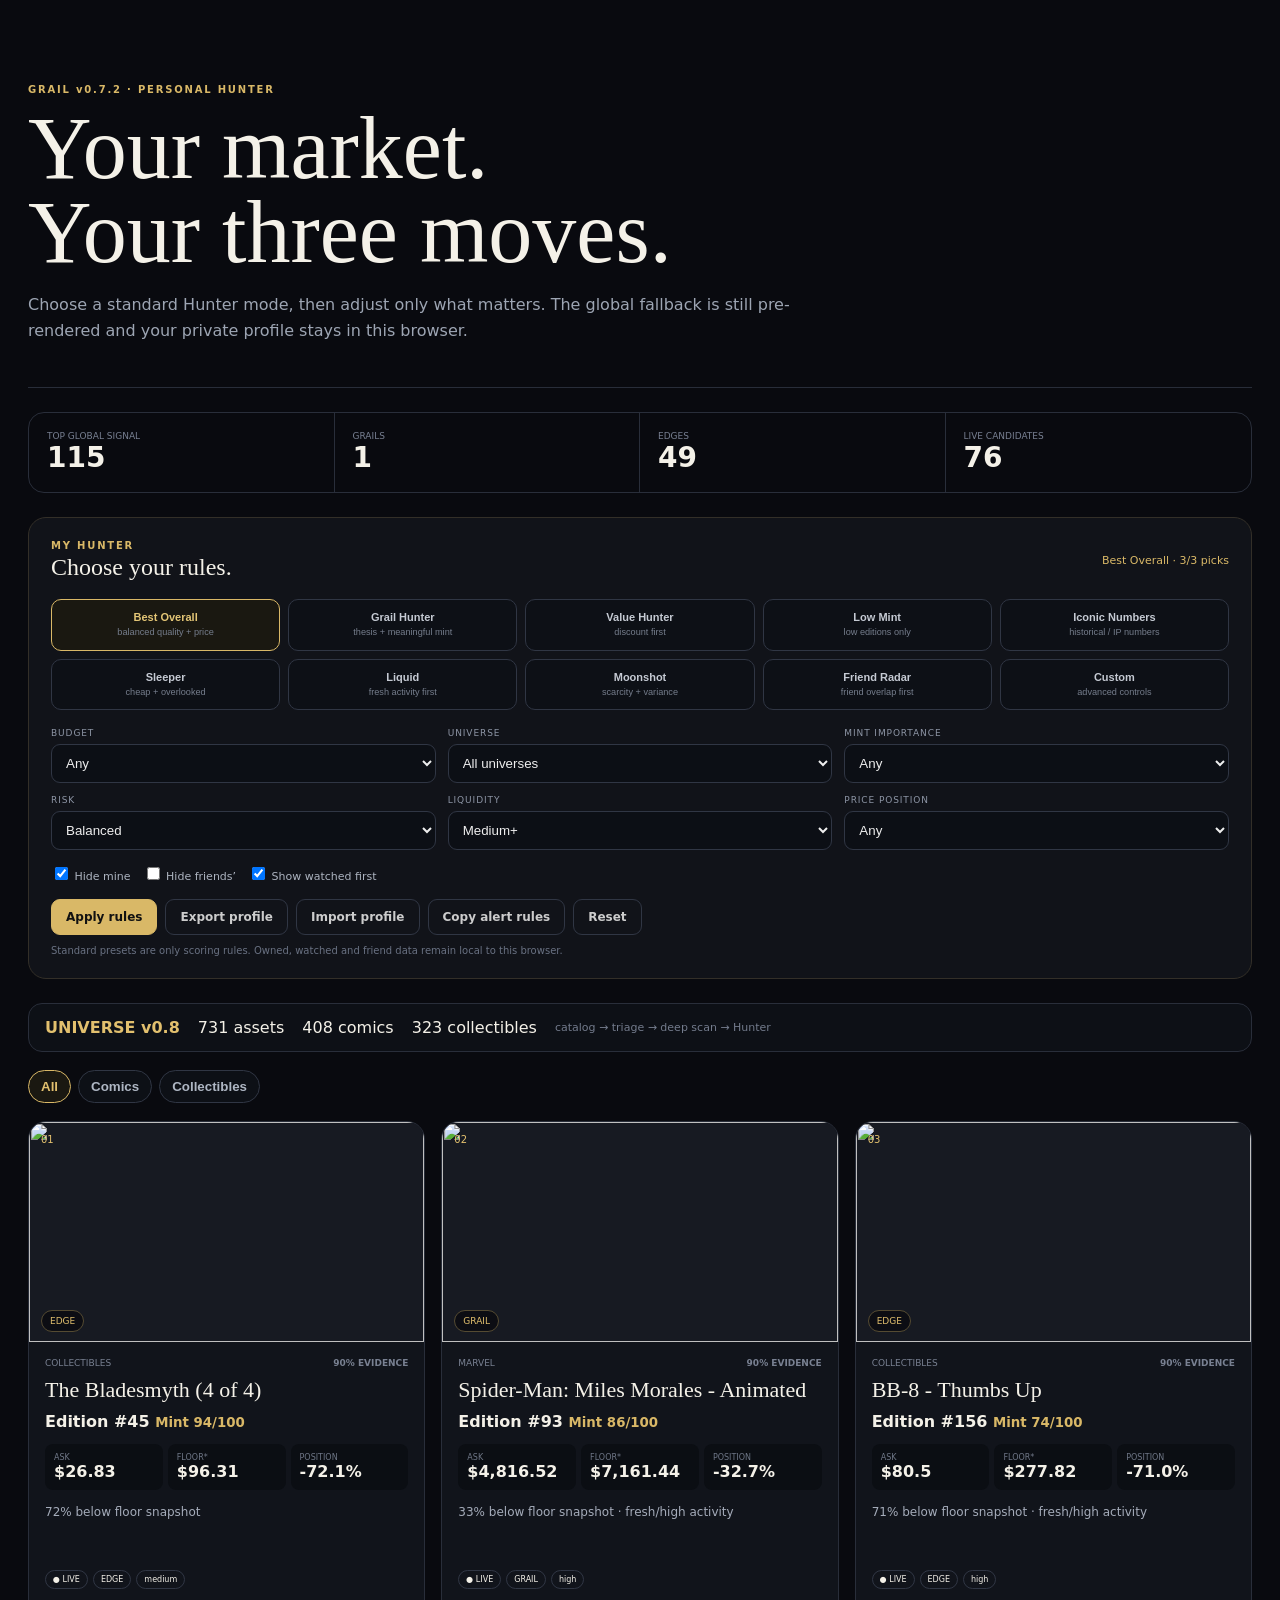
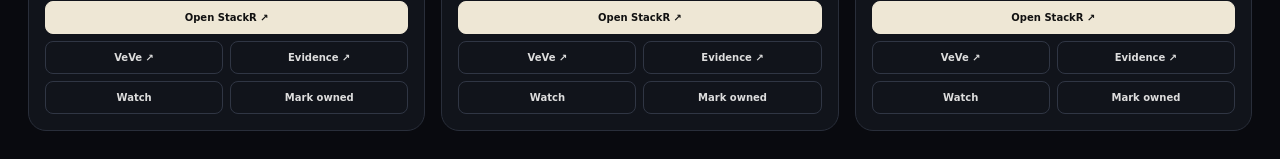
==== commit 2cbc9a22: "data: refresh GRAIL universe + evidence + Hunter [skip ci]" ====
--- a/share/grail-personal-hunter.html
+++ b/share/grail-personal-hunter.html
@@ -1,6 +1,6 @@
 <!doctype html><html><head><meta charset="utf-8"><meta name="viewport" content="width=device-width,initial-scale=1"><title>GRAIL Personal Hunter</title><style>*{box-sizing:border-box}body{margin:0;background:#090a0f;color:#f4f1e8;font-family:Inter,system-ui,sans-serif}main{max-width:1320px;margin:auto;padding:28px}h1,h2,h3{font-family:Georgia,serif;font-weight:400}.hero{padding:56px 0 28px;border-bottom:1px solid #282d39}.eyebrow{letter-spacing:.18em;color:#d9b867;font-size:10px;font-weight:800}.hero h1{font-size:clamp(46px,7vw,88px);line-height:.96;margin:12px 0}.hero p{max-width:820px;color:#9da5b3;line-height:1.6}.metrics{display:grid;grid-template-columns:repeat(4,1fr);margin:24px 0;border:1px solid #292e3a;border-radius:16px;overflow:hidden}.metrics div{padding:18px;border-right:1px solid #292e3a}.metrics div:last-child{border:0}.metrics small{display:block;color:#788092;font-size:9px}.metrics b{font-size:28px}.personal{border:1px solid #332f28;background:#111319;padding:22px;border-radius:18px;margin:24px 0}.personal-head{display:flex;justify-content:space-between;gap:20px;align-items:center}.personal h2{margin:3px 0 0}.preset-grid{display:grid;grid-template-columns:repeat(5,1fr);gap:8px;margin:18px 0}.preset{border:1px solid #303644;background:#0d1016;color:#c5cad3;padding:11px 8px;border-radius:10px;font-weight:700;font-size:11px;cursor:pointer}.preset.active{border-color:#d9b867;background:#1a1811;color:#e4c676}.preset small{display:block;color:#757d8c;font-weight:500;margin-top:4px;line-height:1.25}.controls{display:grid;grid-template-columns:repeat(3,1fr);gap:12px;margin-top:14px}.field{display:flex;flex-direction:column;gap:6px}.field>label{font-size:9px;color:#8e96a6;text-transform:uppercase;letter-spacing:.1em}.field select,.field input[type=text],.field textarea{background:#0c0f15;color:#eee;border:1px solid #303644;border-radius:9px;padding:10px;width:100%}.toggles{display:flex;gap:12px;flex-wrap:wrap;margin-top:14px}.toggles label{font-size:11px;color:#adb4c0}.custom{display:none;margin-top:14px;padding-top:14px;border-top:1px solid #272c37}.custom.show{display:grid;grid-template-columns:1fr 1fr;gap:12px}.buttons{display:flex;flex-wrap:wrap;gap:8px;margin-top:16px}.buttons button,.fileButton{border:1px solid #d9b867;background:#d9b867;color:#111;padding:10px 14px;border-radius:9px;font:700 12px Inter,system-ui;cursor:pointer}.buttons .secondary,.fileButton.secondary{background:transparent;color:#ccc;border-color:#303644}.privacy{font-size:10px;color:#697182;margin-top:10px}.grid{display:grid;grid-template-columns:repeat(3,1fr);gap:16px}.card{position:relative;overflow:hidden;background:#11141b;border:1px solid #292e3a;border-radius:18px}.rank{position:absolute;z-index:2;top:12px;left:12px;font-size:10px;color:#e2c06e}.media{height:220px;position:relative;background:#171a22}.media img{width:100%;height:100%;object-fit:cover}.media span{position:absolute;bottom:10px;left:12px;background:#090b10cc;border:1px solid #554b32;color:#e2c06e;border-radius:99px;padding:5px 8px;font-size:9px}.body{padding:16px}.meta{display:flex;justify-content:space-between;color:#798192;font-size:9px;text-transform:uppercase}.body h3{font-size:22px;margin:9px 0}.mint{font-weight:800}.mint small{color:#d9b867}.prices{display:grid;grid-template-columns:repeat(3,1fr);gap:5px;margin:13px 0}.prices div{background:#0b0e13;padding:9px;border-radius:8px}.prices small{display:block;color:#6f7787;font-size:8px}.personalWhy{min-height:55px;color:#a5acba;font-size:12px;line-height:1.5}.badges{display:flex;gap:5px;flex-wrap:wrap}.badges span{border:1px solid #303644;border-radius:99px;padding:4px 7px;font-size:8px}.actions{display:grid;grid-template-columns:1fr 1fr;gap:7px;margin-top:12px}.actions a,.actions button{padding:10px;border:1px solid #303644;border-radius:8px;text-align:center;color:#ddd;text-decoration:none;font:600 10px Inter,system-ui;background:transparent;cursor:pointer}.actions .primary{grid-column:1/-1;background:#eee7d5;color:#111;border-color:#eee7d5;font-weight:800}.actions .active{border-color:#d9b867;color:#e2c06e;background:#1a1811}.status{color:#d9b867;font-size:11px}.empty{grid-column:1/-1;padding:50px;border:1px dashed #303644;border-radius:14px;text-align:center;color:#8d95a4}.toast{position:fixed;left:50%;bottom:20px;transform:translateX(-50%);background:#171a22;border:1px solid #353b49;padding:10px 14px;border-radius:9px;opacity:0;transition:.2s;pointer-events:none}.toast.show{opacity:1}@media(max-width:1000px){.preset-grid{grid-template-columns:repeat(2,1fr)}.controls{grid-template-columns:1fr 1fr}.grid{grid-template-columns:1fr}.metrics{grid-template-columns:1fr 1fr}}@media(max-width:620px){.controls,.custom{grid-template-columns:1fr}.preset-grid{grid-template-columns:1fr 1fr}.personal-head{align-items:flex-start;flex-direction:column}}</style><style>.universeKind{border:1px solid #303644;background:#0d1016;color:#aeb6c3;padding:8px 12px;border-radius:99px;font-weight:700;cursor:pointer}.universeKind.active{border-color:#d9b867;color:#e2c06e;background:#1a1811}.kindBadge{border-color:#3a4050!important;color:#9ba5b6!important}</style></head><body><main>
 <section class="hero"><div class="eyebrow">GRAIL v0.7.2 · PERSONAL HUNTER</div><h1>Your market.<br>Your three moves.</h1><p>Choose a standard Hunter mode, then adjust only what matters. The global fallback is still pre-rendered and your private profile stays in this browser.</p></section>
-<section class="metrics"><div><small>TOP GLOBAL SIGNAL</small><b>115</b></div><div><small>GRAILS</small><b>1</b></div><div><small>EDGES</small><b>48</b></div><div><small>LIVE CANDIDATES</small><b>78</b></div></section>
+<section class="metrics"><div><small>TOP GLOBAL SIGNAL</small><b>115</b></div><div><small>GRAILS</small><b>1</b></div><div><small>EDGES</small><b>49</b></div><div><small>LIVE CANDIDATES</small><b>76</b></div></section>
 <section class="personal"><div class="personal-head"><div><div class="eyebrow">MY HUNTER</div><h2>Choose your rules.</h2></div><div id="personalStatus" class="status">Best Overall</div></div>
 <div class="preset-grid">
 <button class="preset" data-preset="best">Best Overall<small>balanced quality + price</small></button>
@@ -24,7 +24,7 @@
 <div class="toggles"><label><input id="hideMine" type="checkbox" checked> Hide mine</label><label><input id="hideFriends" type="checkbox"> Hide friends’</label><label><input id="watchFirst" type="checkbox" checked> Show watched first</label></div>
 <div id="custom" class="custom"><div class="field"><label>Custom budget</label><input id="customBudget" type="text" inputmode="decimal" placeholder="e.g. 750"></div><div class="field"><label>Optional interests</label><input id="terms" type="text" placeholder="Spider-Man, Yoda, Mickey"></div><div class="field"><label>Friends — local only</label><textarea id="friends" rows="3" placeholder="Friend | 0x12...abcd"></textarea></div></div>
 <div class="buttons"><button id="apply">Apply rules</button><button id="exportProfile" class="secondary">Export profile</button><label class="fileButton secondary">Import profile<input id="importProfile" type="file" accept="application/json" hidden></label><button id="copyAlert" class="secondary">Copy alert rules</button><button id="reset" class="secondary">Reset</button></div><div class="privacy">Standard presets are only scoring rules. Owned, watched and friend data remain local to this browser.</div></section>
-<section id="universeCoverage" style="margin:18px 0;padding:14px 16px;border:1px solid #292e3a;border-radius:14px;background:#0d1016;display:flex;gap:18px;align-items:center;flex-wrap:wrap"><b style="color:#e2c06e">UNIVERSE v0.8</b><span>735 assets</span><span>403 comics</span><span>332 collectibles</span><span style="color:#737b8c;font-size:11px">catalog → triage → deep scan → Hunter</span></section><div id="kindFilter" style="display:flex;gap:7px;margin:0 0 18px"><button data-kind="all" class="universeKind active">All</button><button data-kind="comic" class="universeKind">Comics</button><button data-kind="collectible" class="universeKind">Collectibles</button></div><section id="grid" class="grid"><article class="card"><div class="rank">01</div><div class="media"><img src="https://d11unjture0ske.cloudfront.net/collectible_type_image.29349b61-c522-4bc5-9fc5-dd34ee1862df.a2936841-27db-43af-8705-99439741c1f2.low.jpeg" alt="" loading="lazy"><span>EDGE</span></div><div class="body"><div class="meta"><span>Collectibles</span><b>90% evidence</b></div><h3>The Bladesmyth (4 of 4)</h3><div class="mint">Edition #45 <small>Mint 94/100</small></div><div class="prices"><div><small>ASK</small><b>$26.88</b></div><div><small>FLOOR*</small><b>$96.31</b></div><div><small>POSITION</small><b>-72.1%</b></div></div><p class="personalWhy">latest provider-reported event for this mint is 3d old</p><div class="badges"><span>● LIVE</span><span>EDGE</span></div><div class="actions"><a class="primary" href="https://www.stackr.world/collections/veve/collectible/29349b61-c522-4bc5-9fc5-dd34ee1862df" target="_blank" rel="noopener">Open StackR ↗</a><a href="https://www.veve.me/collectibles/en/market/collectibles/29349b61-c522-4bc5-9fc5-dd34ee1862df" target="_blank" rel="noopener">VeVe ↗</a><a href="https://vevealpha.com/c/the-bladesmyth-4-of-4-secret-rare" target="_blank" rel="noopener">Evidence ↗</a></div></div></article><article class="card"><div class="rank">02</div><div class="media"><img src="https://d11unjture0ske.cloudfront.net/collectible_type_image.7475a966-ed09-4fa8-9b3f-ca6833ea98af.3a6188f2-4085-423b-a27e-ecb17f2deebb.full.jpeg" alt="" loading="lazy"><span>GRAIL</span></div><div class="body"><div class="meta"><span>Marvel</span><b>90% evidence</b></div><h3>Spider-Man: Miles Morales - Animated</h3><div class="mint">Edition #93 <small>Mint 86/100</small></div><div class="prices"><div><small>ASK</small><b>$4,824.42</b></div><div><small>FLOOR*</small><b>$7,161.44</b></div><div><small>POSITION</small><b>-32.6%</b></div></div><p class="personalWhy">latest provider-reported event for this mint is 0d old</p><div class="badges"><span>● LIVE</span><span>GRAIL</span></div><div class="actions"><a class="primary" href="https://www.stackr.world/collections/veve/collectible/7475a966-ed09-4fa8-9b3f-ca6833ea98af" target="_blank" rel="noopener">Open StackR ↗</a><a href="https://www.veve.me/collectibles/en/market/collectibles/7475a966-ed09-4fa8-9b3f-ca6833ea98af" target="_blank" rel="noopener">VeVe ↗</a><a href="https://vevealpha.com/c/spider-man-miles-morales-animated" target="_blank" rel="noopener">Evidence ↗</a></div></div></article><article class="card"><div class="rank">03</div><div class="media"><img src="https://d11unjture0ske.cloudfront.net/comic_cover.78e7f81f-9032-4596-b8cd-14a5df3fbcd2.38c2ad22-7c7c-4bf1-91cc-1cfded7b5da0.low.webp" alt="" loading="lazy"><span>EDGE</span></div><div class="body"><div class="meta"><span>Comics</span><b>90% evidence</b></div><h3>The Amazing Spider-Man #1000</h3><div class="mint">Edition #98 <small>Mint 86/100</small></div><div class="prices"><div><small>ASK</small><b>$400.20</b></div><div><small>FLOOR*</small><b>$747.34</b></div><div><small>POSITION</small><b>-46.5%</b></div></div><p class="personalWhy">latest provider-reported event for this mint is 12d old</p><div class="badges"><span>● LIVE</span><span>EDGE</span></div><div class="actions"><a class="primary" href="https://www.stackr.world/collections/veve/comic-cover/78e7f81f-9032-4596-b8cd-14a5df3fbcd2" target="_blank" rel="noopener">Open StackR ↗</a><a href="https://www.veve.me/collectibles/en/market/comics/78e7f81f-9032-4596-b8cd-14a5df3fbcd2" target="_blank" rel="noopener">VeVe ↗</a><a href="https://vevealpha.com/c/the-amazing-spider-man-secret-rare-78e7f8" target="_blank" rel="noopener">Evidence ↗</a></div></div></article></section><script id="grailData" type="application/json">[{"collectible":"Spider-Man: Miles Morales - Animated","mint":93,"ask_usd":4824.42,"ask_omi":17950000,"omi_usd":0.00026877,"floor_usd":7161.44,"premium_to_floor_pct":-32.63,"mint_score":86.0,"opportunity_score":80.8,"confidence":90.0,"reasons":["latest provider-reported event for this mint is 0d old","current ask is 33% below daily StackR floor snapshot \u2014 verify live floor","repriced 17,950,000 OMI at current OMI/USD 0.00026877","low edition #93"],"source_url":"https://vevealpha.com/c/spider-man-miles-morales-animated","observed_at":"2026-10-24T21:06:39.420539+00:00","listed_date":"2026-10-24","age_days":0,"actionability":"verify-now","stackr_url":"https://www.stackr.world/collections/veve/collectible/7475a966-ed09-4fa8-9b3f-ca6833ea98af","veve_url":"https://www.veve.me/collectibles/en/market/collectibles/7475a966-ed09-4fa8-9b3f-ca6833ea98af","image_url":"https://d11unjture0ske.cloudfront.net/collectible_type_image.7475a966-ed09-4fa8-9b3f-ca6833ea98af.3a6188f2-4085-423b-a27e-ecb17f2deebb.full.jpeg","category":"Marvel","asset_kind":"collectible","catalog_mcap":1394400.0,"catalog_floor_usd":9999.0,"catalog_supply":null,"catalog_holders":null,"catalog_sales30":null,"catalog_grade":null,"catalog_is_fa":null,"provider_grail":true,"provider_alpha":false,"provider_alpha_why":[],"catalog_floor_vs_sales_pct":null,"discovery_source":"universe","signal_class":"GRAIL","why":"Thesis-grade mint significance plus sane price positioning. Verify live inventory, owner and recent realised sales before acting.","owner_status":"unresolved","owner":null,"availability_status":"provider-current-unverified","live_status":"live","first_seen":"2026-09-09T09:33:39.092462+00:00","last_seen":"2026-10-24T21:06:42.610224+00:00","disappeared_at":null},{"collectible":"The Bladesmyth (4 of 4)","mint":45,"ask_usd":26.88,"ask_omi":100000,"omi_usd":0.00026877,"floor_usd":96.31,"premium_to_floor_pct":-72.09,"mint_score":94.0,"opportunity_score":94.55,"confidence":90.0,"reasons":["latest provider-reported event for this mint is 3d old","current ask is 72% below daily StackR floor snapshot \u2014 verify live floor","repriced 100,000 OMI at current OMI/USD 0.00026877","low edition #45"],"source_url":"https://vevealpha.com/c/the-bladesmyth-4-of-4-secret-rare","observed_at":"2026-10-24T21:06:41.786203+00:00","listed_date":"2026-10-21","age_days":3,"actionability":"verify-now","stackr_url":"https://www.stackr.world/collections/veve/collectible/29349b61-c522-4bc5-9fc5-dd34ee1862df","veve_url":"https://www.veve.me/collectibles/en/market/collectibles/29349b61-c522-4bc5-9fc5-dd34ee1862df","image_url":"https://d11unjture0ske.cloudfront.net/collectible_type_image.29349b61-c522-4bc5-9fc5-dd34ee1862df.a2936841-27db-43af-8705-99439741c1f2.low.jpeg","category":"Collectibles","asset_kind":"collectible","catalog_mcap":2115.0,"catalog_floor_usd":45.0,"catalog_supply":null,"catalog_holders":null,"catalog_sales30":null,"catalog_grade":null,"catalog_is_fa":null,"provider_grail":false,"provider_alpha":false,"provider_alpha_why":[],"catalog_floor_vs_sales_pct":null,"discovery_source":"universe","signal_class":"EDGE","why":"Price dislocation versus the latest daily StackR floor snapshot. Useful lead, not proof of a grail.","owner_status":"unresolved","owner":null,"availability_status":"provider-current-unverified","live_status":"live","first_seen":"2026-10-21T10:30:27.246683+00:00","last_seen":"2026-10-24T21:06:42.610224+00:00","disappeared_at":"2026-10-21T19:30:54.603955+00:00"},{"collectible":"The Amazing Spider-Man #1000","mint":98,"ask_usd":400.2,"ask_omi":1489000,"omi_usd":0.00026877,"floor_usd":747.34,"premium_to_floor_pct":-46.45,"mint_score":86.0,"opportunity_score":86.36,"confidence":90.0,"reasons":["latest provider-reported event for this mint is 12d old","current ask is 46% below daily StackR floor snapshot \u2014 verify live floor","repriced 1,489,000 OMI at current OMI/USD 0.00026877","low edition #98"],"source_url":"https://vevealpha.com/c/the-amazing-spider-man-secret-rare-78e7f8","observed_at":"2026-10-24T21:06:41.389628+00:00","listed_date":"2026-10-12","age_days":12,"actionability":"verify-now","stackr_url":"https://www.stackr.world/collections/veve/comic-cover/78e7f81f-9032-4596-b8cd-14a5df3fbcd2","veve_url":"https://www.veve.me/collectibles/en/market/comics/78e7f81f-9032-4596-b8cd-14a5df3fbcd2","image_url":"https://d11unjture0ske.cloudfront.net/comic_cover.78e7f81f-9032-4596-b8cd-14a5df3fbcd2.38c2ad22-7c7c-4bf1-91cc-1cfded7b5da0.low.webp","category":"Comics","asset_kind":"comic","catalog_mcap":29316.0,"catalog_floor_usd":999.0,"catalog_supply":null,"catalog_holders":null,"catalog_sales30":null,"catalog_grade":null,"catalog_is_fa":null,"provider_grail":false,"provider_alpha":false,"provider_alpha_why":[],"catalog_floor_vs_sales_pct":null,"discovery_source":"universe","signal_class":"EDGE","why":"Price dislocation versus the latest daily StackR floor snapshot. Useful lead, not proof of a grail.","owner_status":"unresolved","owner":null,"availability_status":"provider-current-unverified","live_status":"live","first_seen":"2026-10-11T02:06:37.154438+00:00","last_seen":"2026-10-24T21:06:42.610224+00:00","disappeared_at":null},{"collectible":"BB-8 - Thumbs Up","mint":156,"ask_usd":80.63,"ask_omi":299999,"omi_usd":0.00026877,"floor_usd":277.82,"premium_to_floor_pct":-70.98,"mint_score":74.0,"opportunity_score":83.8,"confidence":90.0,"reasons":["latest provider-reported event for this mint is 2d old","current ask is 71% below daily StackR floor snapshot \u2014 verify live floor","repriced 299,999 OMI at current OMI/USD 0.00026877","top ~1% low edition"],"source_url":"https://vevealpha.com/c/bb-8-thumbs-up","observed_at":"2026-10-24T21:06:41.814054+00:00","listed_date":"2026-10-22","age_days":2,"actionability":"verify-now","stackr_url":"https://www.stackr.world/collections/veve/collectible/1cdb7278-0d85-493d-90ab-85bd3faac35f","veve_url":"https://www.veve.me/collectibles/en/market/collectibles/1cdb7278-0d85-493d-90ab-85bd3faac35f","image_url":"https://d11unjture0ske.cloudfront.net/collectible_type_image.1cdb7278-0d85-493d-90ab-85bd3faac35f.d38e33f1-d336-4359-b083-03819250e441.full.jpeg","category":"Collectibles","asset_kind":"collectible","catalog_mcap":39775.0,"catalog_floor_usd":185.0,"catalog_supply":null,"catalog_holders":null,"catalog_sales30":null,"catalog_grade":null,"catalog_is_fa":null,"provider_grail":false,"provider_alpha":false,"provider_alpha_why":[],"catalog_floor_vs_sales_pct":null,"discovery_source":"universe","signal_class":"EDGE","why":"Price dislocation versus the latest daily StackR floor snapshot. Useful lead, not proof of a grail.","owner_status":"unresolved","owner":null,"availability_status":"provider-current-unverified","live_status":"live","first_seen":"2026-10-10T01:09:43.848944+00:00","last_seen":"2026-10-24T21:06:42.610224+00:00","disappeared_at":"2026-10-11T02:06:37.154438+00:00"},{"collectible":"Raphael - Classic (Special Edition)","mint":56,"ask_usd":631.61,"ask_omi":2350000,"omi_usd":0.00026877,"floor_usd":777.9,"premium_to_floor_pct":-18.81,"mint_score":86.0,"opportunity_score":77.12,"confidence":90.0,"reasons":["latest provider-reported event for this mint is 4d old","current ask is 19% below daily StackR floor snapshot \u2014 verify live floor","repriced 2,350,000 OMI at current OMI/USD 0.00026877","low edition #56"],"source_url":"https://vevealpha.com/c/raphael-classic-special-edition","observed_at":"2026-10-24T21:06:40.961635+00:00","listed_date":"2026-10-20","age_days":4,"actionability":"verify-now","stackr_url":"https://www.stackr.world/collections/veve/collectible/687ad0c0-c8b5-48a7-9ac9-792b8ef95981","veve_url":"https://www.veve.me/collectibles/en/market/collectibles/687ad0c0-c8b5-48a7-9ac9-792b8ef95981","image_url":"https://d11unjture0ske.cloudfront.net/collectible_type_image.687ad0c0-c8b5-48a7-9ac9-792b8ef95981.1335d6c4-3878-4b48-8a16-ca4926856769.full.jpeg","category":"Collectibles","asset_kind":"collectible","catalog_mcap":65250.0,"catalog_floor_usd":750.0,"catalog_supply":87,"catalog_holders":55,"catalog_sales30":3,"catalog_grade":"A","catalog_is_fa":true,"provider_grail":false,"provider_alpha":true,"provider_alpha_why":["3 cheapest of 45 graded collectibles on market cap \u2014 worth $65,250 against a $258,569 median for A collectibles."],"catalog_floor_vs_sales_pct":51.0,"discovery_source":"universe","signal_class":"EDGE","why":"Price dislocation versus the latest daily StackR floor snapshot. Useful lead, not proof of a grail.","owner_status":"unresolved","owner":null,"availability_status":"provider-current-unverified","live_status":"live","first_seen":"2026-09-09T13:55:41.951000+00:00","last_seen":"2026-10-24T21:06:42.610224+00:00","disappeared_at":"2026-09-13T19:41:12.539000+00:00"},{"collectible":"Spider-Man: Miles Morales - Animated","mint":112,"ask_usd":5106.63,"ask_omi":19000000,"omi_usd":0.00026877,"floor_usd":7161.44,"premium_to_floor_pct":-28.69,"mint_score":74.0,"opportunity_score":74.79,"confidence":90.0,"reasons":["latest provider-reported event for this mint is 1d old","current ask is 29% below daily StackR floor snapshot \u2014 verify live floor","repriced 19,000,000 OMI at current OMI/USD 0.00026877","top ~1% low edition"],"source_url":"https://vevealpha.com/c/spider-man-miles-morales-animated","observed_at":"2026-10-24T21:06:39.420539+00:00","listed_date":"2026-10-23","age_days":1,"actionability":"verify-now","stackr_url":"https://www.stackr.world/collections/veve/collectible/7475a966-ed09-4fa8-9b3f-ca6833ea98af","veve_url":"https://www.veve.me/collectibles/en/market/collectibles/7475a966-ed09-4fa8-9b3f-ca6833ea98af","image_url":"https://d11unjture0ske.cloudfront.net/collectible_type_image.7475a966-ed09-4fa8-9b3f-ca6833ea98af.3a6188f2-4085-423b-a27e-ecb17f2deebb.full.jpeg","category":"Marvel","asset_kind":"collectible","catalog_mcap":1394400.0,"catalog_floor_usd":9999.0,"catalog_supply":null,"catalog_holders":null,"catalog_sales30":null,"catalog_grade":null,"catalog_is_fa":null,"provider_grail":true,"provider_alpha":false,"provider_alpha_why":[],"catalog_floor_vs_sales_pct":null,"discovery_source":"universe","signal_class":"EDGE","why":"Price dislocation versus the latest daily StackR floor snapshot. Useful lead, not proof of a grail.","owner_status":"unresolved","owner":null,"availability_status":"provider-current-unverified","live_status":"live","first_seen":"2026-09-09T09:33:39.092462+00:00","last_seen":"2026-10-24T21:06:42.610224+00:00","disappeared_at":"2026-09-22T00:14:39.869044+00:00"},{"collectible":"I am a Jedi, like my father before me","mint":189,"ask_usd":295.65,"ask_omi":1100000,"omi_usd":0.00026877,"floor_usd":385.62,"premium_to_floor_pct":-23.33,"mint_score":74.0,"opportunity_score":72.76,"confidence":90.0,"reasons":["latest provider-reported event for this mint is 13d old","current ask is 23% below daily StackR floor snapshot \u2014 verify live floor","repriced 1,100,000 OMI at current OMI/USD 0.00026877","top ~1% low edition"],"source_url":"https://vevealpha.com/c/i-am-a-jedi-like-my-father-before-me","observed_at":"2026-10-24T21:06:41.625978+00:00","listed_date":"2026-10-11","age_days":13,"actionability":"verify-now","stackr_url":"https://www.stackr.world/collections/veve/collectible/d29aedf0-6420-4549-b702-27b7d49a8d20","veve_url":"https://www.veve.me/collectibles/en/market/collectibles/d29aedf0-6420-4549-b702-27b7d49a8d20","image_url":"https://d11unjture0ske.cloudfront.net/collectible_type_image.d29aedf0-6420-4549-b702-27b7d49a8d20.bf79ef97-b510-47da-bf4f-2c91a3e41ac1.full.jpeg","category":"Collectibles","asset_kind":"collectible","catalog_mcap":197962.0,"catalog_floor_usd":777.0,"catalog_supply":null,"catalog_holders":null,"catalog_sales30":null,"catalog_grade":null,"catalog_is_fa":null,"provider_grail":false,"provider_alpha":false,"provider_alpha_why":[],"catalog_floor_vs_sales_pct":null,"discovery_source":"universe","signal_class":"EDGE","why":"Price dislocation versus the latest daily StackR floor snapshot. Useful lead, not proof of a grail.","owner_status":"unresolved","owner":null,"availability_status":"provider-current-unverified","live_status":"live","first_seen":"2026-10-12T15:57:32.597880+00:00","last_seen":"2026-10-24T21:06:42.610224+00:00","disappeared_at":null},{"collectible":"Marvel/DC: Deadpool/Batman #1","mint":567,"ask_usd":604.73,"ask_omi":2250000,"omi_usd":0.00026877,"floor_usd":1652.64,"premium_to_floor_pct":-63.41,"mint_score":48.0,"opportunity_score":69.87,"confidence":90.0,"reasons":["latest provider-reported event for this mint is 1d old","current ask is 63% below daily StackR floor snapshot \u2014 verify live floor","repriced 2,250,000 OMI at current OMI/USD 0.00026877","sequential digits #567"],"source_url":"https://vevealpha.com/c/marvel-dc-deadpool-batman-secret-rare","observed_at":"2026-10-24T21:06:41.581240+00:00","listed_date":"2026-10-23","age_days":1,"actionability":"verify-now","stackr_url":"https://www.stackr.world/collections/veve/comic-cover/f75faf5d-2650-4712-b05d-51b36b707411","veve_url":"https://www.veve.me/collectibles/en/market/comics/f75faf5d-2650-4712-b05d-51b36b707411","image_url":"https://d11unjture0ske.cloudfront.net/comic_cover.f75faf5d-2650-4712-b05d-51b36b707411.bac50de3-0092-46db-8c94-1bd1e862c6a5.full.webp","category":"Comics","asset_kind":"comic","catalog_mcap":399.0,"catalog_floor_usd":795.0,"catalog_supply":null,"catalog_holders":null,"catalog_sales30":null,"catalog_grade":null,"catalog_is_fa":null,"provider_grail":false,"provider_alpha":false,"provider_alpha_why":[],"catalog_floor_vs_sales_pct":null,"discovery_source":"universe","signal_class":"EDGE","why":"Price dislocation versus the latest daily StackR floor snapshot. Useful lead, not proof of a grail.","owner_status":"unresolved","owner":null,"availability_status":"provider-current-unverified","live_status":"live","first_seen":"2026-09-09T13:55:41.951000+00:00","last_seen":"2026-10-24T21:06:42.610224+00:00","disappeared_at":"2026-10-05T16:21:10.507628+00:00"},{"collectible":"The Amazing Spider-Man #1000","mint":819,"ask_usd":376.01,"ask_omi":1399000,"omi_usd":0.00026877,"floor_usd":747.34,"premium_to_floor_pct":-49.69,"mint_score":0.0,"opportunity_score":52.96,"confidence":83.0,"reasons":["latest provider-reported event for this mint is 11d old","current ask is 50% below daily StackR floor snapshot \u2014 verify live floor","repriced 1,399,000 OMI at current OMI/USD 0.00026877"],"source_url":"https://vevealpha.com/c/the-amazing-spider-man-secret-rare-78e7f8","observed_at":"2026-10-24T21:06:41.389628+00:00","listed_date":"2026-10-13","age_days":11,"actionability":"verify-now","stackr_url":"https://www.stackr.world/collections/veve/comic-cover/78e7f81f-9032-4596-b8cd-14a5df3fbcd2","veve_url":"https://www.veve.me/collectibles/en/market/comics/78e7f81f-9032-4596-b8cd-14a5df3fbcd2","image_url":"https://d11unjture0ske.cloudfront.net/comic_cover.78e7f81f-9032-4596-b8cd-14a5df3fbcd2.38c2ad22-7c7c-4bf1-91cc-1cfded7b5da0.low.webp","category":"Comics","asset_kind":"comic","catalog_mcap":29316.0,"catalog_floor_usd":999.0,"catalog_supply":null,"catalog_holders":null,"catalog_sales30":null,"catalog_grade":null,"catalog_is_fa":null,"provider_grail":false,"provider_alpha":false,"provider_alpha_why":[],"catalog_floor_vs_sales_pct":null,"discovery_source":"universe","signal_class":"EDGE","why":"Price dislocation versus the latest daily StackR floor snapshot. Useful lead, not proof of a grail.","owner_status":"unresolved","owner":null,"availability_status":"provider-current-unverified","live_status":"live","first_seen":"2026-10-05T16:21:10.507628+00:00","last_seen":"2026-10-24T21:06:42.610224+00:00","disappeared_at":"2026-10-06T21:51:11.015786+00:00"},{"collectible":"Marvel & Disney: What If\u2026? Goofy Became Spider-Man #1","mint":377,"ask_usd":4.27,"ask_omi":15900,"omi_usd":0.00026877,"floor_usd":8.33,"premium_to_floor_pct":-48.7,"mint_score":0.0,"opportunity_score":52.86,"confidence":83.0,"reasons":["latest provider-reported event for this mint is 8d old","current ask is 49% below daily StackR floor snapshot \u2014 verify live floor","repriced 15,900 OMI at current OMI/USD 0.00026877"],"source_url":"https://vevealpha.com/c/marvel-disney-what-if-goofy-became-spider-man-common","observed_at":"2026-10-24T21:06:39.491308+00:00","listed_date":"2026-10-16","age_days":8,"actionability":"verify-now","stackr_url":"https://www.stackr.world/collections/veve/comic-cover/96efdc03-c20e-4816-9644-248821fcbb9a","veve_url":"https://www.veve.me/collectibles/en/market/comics/96efdc03-c20e-4816-9644-248821fcbb9a","image_url":"https://d11unjture0ske.cloudfront.net/comic_cover.96efdc03-c20e-4816-9644-248821fcbb9a.cb7db9c0-859c-4060-803b-71790ac85ae1.full.webp","category":"Disney \u00d7 Marvel","asset_kind":"comic","catalog_mcap":1600.0,"catalog_floor_usd":null,"catalog_supply":null,"catalog_holders":null,"catalog_sales30":null,"catalog_grade":null,"catalog_is_fa":null,"provider_grail":false,"provider_alpha":false,"provider_alpha_why":[],"catalog_floor_vs_sales_pct":null,"discovery_source":"universe","signal_class":"EDGE","why":"Price dislocation versus the latest daily StackR floor snapshot. Useful lead, not proof of a grail.","owner_status":"unresolved","owner":null,"availability_status":"provider-current-unverified","live_status":"live","first_seen":"2026-10-16T22:58:50.898731+00:00","last_seen":"2026-10-24T21:06:42.610224+00:00","disappeared_at":null},{"collectible":"Marvel & Disney: What If\u2026? Goofy Became Spider-Man #1","mint":449,"ask_usd":4.27,"ask_omi":15900,"omi_usd":0.00026877,"floor_usd":8.33,"premium_to_floor_pct":-48.7,"mint_score":0.0,"opportunity_score":52.86,"confidence":83.0,"reasons":["latest provider-reported event for this mint is 8d old","current ask is 49% below daily StackR floor snapshot \u2014 verify live floor","repriced 15,900 OMI at current OMI/USD 0.00026877"],"source_url":"https://vevealpha.com/c/marvel-disney-what-if-goofy-became-spider-man-common","observed_at":"2026-10-24T21:06:39.491308+00:00","listed_date":"2026-10-16","age_days":8,"actionability":"verify-now","stackr_url":"https://www.stackr.world/collections/veve/comic-cover/96efdc03-c20e-4816-9644-248821fcbb9a","veve_url":"https://www.veve.me/collectibles/en/market/comics/96efdc03-c20e-4816-9644-248821fcbb9a","image_url":"https://d11unjture0ske.cloudfront.net/comic_cover.96efdc03-c20e-4816-9644-248821fcbb9a.cb7db9c0-859c-4060-803b-71790ac85ae1.full.webp","category":"Disney \u00d7 Marvel","asset_kind":"comic","catalog_mcap":1600.0,"catalog_floor_usd":null,"catalog_supply":null,"catalog_holders":null,"catalog_sales30":null,"catalog_grade":null,"catalog_is_fa":null,"provider_grail":false,"provider_alpha":false,"provider_alpha_why":[],"catalog_floor_vs_sales_pct":null,"discovery_source":"universe","signal_class":"EDGE","why":"Price dislocation versus the latest daily StackR floor snapshot. Useful lead, not proof of a grail.","owner_status":"unresolved","owner":null,"availability_status":"provider-current-unverified","live_status":"live","first_seen":"2026-10-16T22:58:50.898731+00:00","last_seen":"2026-10-24T21:06:42.610224+00:00","disappeared_at":null},{"collectible":"Marvel & Disney: What If\u2026? Goofy Became Spider-Man #1","mint":959,"ask_usd":4.27,"ask_omi":15900,"omi_usd":0.00026877,"floor_usd":8.33,"premium_to_floor_pct":-48.7,"mint_score":0.0,"opportunity_score":52.86,"confidence":83.0,"reasons":["latest provider-reported event for this mint is 8d old","current ask is 49% below daily StackR floor snapshot \u2014 verify live floor","repriced 15,900 OMI at current OMI/USD 0.00026877"],"source_url":"https://vevealpha.com/c/marvel-disney-what-if-goofy-became-spider-man-common","observed_at":"2026-10-24T21:06:39.491308+00:00","listed_date":"2026-10-16","age_days":8,"actionability":"verify-now","stackr_url":"https://www.stackr.world/collections/veve/comic-cover/96efdc03-c20e-4816-9644-248821fcbb9a","veve_url":"https://www.veve.me/collectibles/en/market/comics/96efdc03-c20e-4816-9644-248821fcbb9a","image_url":"https://d11unjture0ske.cloudfront.net/comic_cover.96efdc03-c20e-4816-9644-248821fcbb9a.cb7db9c0-859c-4060-803b-71790ac85ae1.full.webp","category":"Disney \u00d7 Marvel","asset_kind":"comic","catalog_mcap":1600.0,"catalog_floor_usd":null,"catalog_supply":null,"catalog_holders":null,"catalog_sales30":null,"catalog_grade":null,"catalog_is_fa":null,"provider_grail":false,"provider_alpha":false,"provider_alpha_why":[],"catalog_floor_vs_sales_pct":null,"discovery_source":"universe","signal_class":"EDGE","why":"Price dislocation versus the latest daily StackR floor snapshot. Useful lead, not proof of a grail.","owner_status":"unresolved","owner":null,"availability_status":"provider-current-unverified","live_status":"live","first_seen":"2026-10-15T11:58:10.496480+00:00","last_seen":"2026-10-24T21:06:42.610224+00:00","disappeared_at":"2026-10-15T17:17:33.817950+00:00"},{"collectible":"Marvel & Disney: What If\u2026? Goofy Became Spider-Man #1","mint":896,"ask_usd":4.27,"ask_omi":15900,"omi_usd":0.00026877,"floor_usd":8.33,"premium_to_floor_pct":-48.7,"mint_score":0.0,"opportunity_score":52.86,"confidence":83.0,"reasons":["latest provider-reported event for this mint is 8d old","current ask is 49% below daily StackR floor snapshot \u2014 verify live floor","repriced 15,900 OMI at current OMI/USD 0.00026877"],"source_url":"https://vevealpha.com/c/marvel-disney-what-if-goofy-became-spider-man-common","observed_at":"2026-10-24T21:06:39.491308+00:00","listed_date":"2026-10-16","age_days":8,"actionability":"verify-now","stackr_url":"https://www.stackr.world/collections/veve/comic-cover/96efdc03-c20e-4816-9644-248821fcbb9a","veve_url":"https://www.veve.me/collectibles/en/market/comics/96efdc03-c20e-4816-9644-248821fcbb9a","image_url":"https://d11unjture0ske.cloudfront.net/comic_cover.96efdc03-c20e-4816-9644-248821fcbb9a.cb7db9c0-859c-4060-803b-71790ac85ae1.full.webp","category":"Disney \u00d7 Marvel","asset_kind":"comic","catalog_mcap":1600.0,"catalog_floor_usd":null,"catalog_supply":null,"catalog_holders":null,"catalog_sales30":null,"catalog_grade":null,"catalog_is_fa":null,"provider_grail":false,"provider_alpha":false,"provider_alpha_why":[],"catalog_floor_vs_sales_pct":null,"discovery_source":"universe","signal_class":"EDGE","why":"Price dislocation versus the latest daily StackR floor snapshot. Useful lead, not proof of a grail.","owner_status":"unresolved","owner":null,"availability_status":"provider-current-unverified","live_status":"live","first_seen":"2026-10-15T11:58:10.496480+00:00","last_seen":"2026-10-24T21:06:42.610224+00:00","disappeared_at":"2026-10-16T11:48:41.864900+00:00"},{"collectible":"Darth Vader Samurai - Crimson Descent","mint":646,"ask_usd":9.41,"ask_omi":35000,"omi_usd":0.00026877,"floor_usd":22.23,"premium_to_floor_pct":-57.68,"mint_score":0.0,"opportunity_score":52.83,"confidence":83.0,"reasons":["latest provider-reported event for this mint is 3d old","current ask is 58% below daily StackR floor snapshot \u2014 verify live floor","repriced 35,000 OMI at current OMI/USD 0.00026877"],"source_url":"https://vevealpha.com/c/darth-vader-samurai-crimson-descent","observed_at":"2026-10-24T21:06:40.213399+00:00","listed_date":"2026-10-21","age_days":3,"actionability":"verify-now","stackr_url":"https://www.stackr.world/collections/veve/collectible/868fe1f8-cc4a-421a-877c-198bd0262274","veve_url":"https://www.veve.me/collectibles/en/market/collectibles/868fe1f8-cc4a-421a-877c-198bd0262274","image_url":"https://d11unjture0ske.cloudfront.net/collectible_type_image.868fe1f8-cc4a-421a-877c-198bd0262274.c23ca161-1730-49bf-9557-83a32a1c9fec.full.jpeg","category":"Star Wars","asset_kind":"collectible","catalog_mcap":null,"catalog_floor_usd":null,"catalog_supply":null,"catalog_holders":null,"catalog_sales30":null,"catalog_grade":null,"catalog_is_fa":null,"provider_grail":false,"provider_alpha":false,"provider_alpha_why":[],"catalog_floor_vs_sales_pct":null,"discovery_source":"curated","signal_class":"EDGE","why":"Price dislocation versus the latest daily StackR floor snapshot. Useful lead, not proof of a grail.","owner_status":"unresolved","owner":null,"availability_status":"provider-current-unverified","live_status":"live","first_seen":"2026-10-21T15:31:47.638981+00:00","last_seen":"2026-10-24T21:06:42.610224+00:00","disappeared_at":null},{"collectible":"Journey Into Mystery #83","mint":3977,"ask_usd":12.09,"ask_omi":45000,"omi_usd":0.00026877,"floor_usd":27.78,"premium_to_floor_pct":-56.46,"mint_score":0.0,"opportunity_score":52.25,"confidence":83.0,"reasons":["latest provider-reported event for this mint is 2d old","current ask is 56% below daily StackR floor snapshot \u2014 verify live floor","repriced 45,000 OMI at current OMI/USD 0.00026877"],"source_url":"https://vevealpha.com/c/journey-into-mystery-common-769342","observed_at":"2026-10-24T21:06:41.189830+00:00","listed_date":"2026-10-22","age_days":2,"actionability":"verify-now","stackr_url":"https://www.stackr.world/collections/veve/comic-cover/7693425f-edad-4cd9-900c-075b1e26012c","veve_url":"https://www.veve.me/collectibles/en/market/comics/7693425f-edad-4cd9-900c-075b1e26012c","image_url":"https://d11unjture0ske.cloudfront.net/comic_cover.7693425f-edad-4cd9-900c-075b1e26012c.cc882b3f-80a2-474d-b339-d96ffbe39f12.full.jpeg","category":"Comics","asset_kind":"comic","catalog_mcap":131978.0,"catalog_floor_usd":22.0,"catalog_supply":5999,"catalog_holders":3806,"catalog_sales30":4,"catalog_grade":"A+","catalog_is_fa":true,"provider_grail":false,"provider_alpha":true,"provider_alpha_why":["5 cheapest of 34 graded comics on market cap \u2014 worth $131,978 against a $253,427 median for A+ comics."],"catalog_floor_vs_sales_pct":0.0,"discovery_source":"universe","signal_class":"EDGE","why":"Price dislocation versus the latest daily StackR floor snapshot. Useful lead, not proof of a grail.","owner_status":"unresolved","owner":null,"availability_status":"provider-current-unverified","live_status":"live","first_seen":"2026-10-13T23:23:52.436018+00:00","last_seen":"2026-10-24T21:06:42.610224+00:00","disappeared_at":"2026-10-16T16:53:11.362046+00:00"},{"collectible":"Journey Into Mystery #83","mint":8825,"ask_usd":13.44,"ask_omi":50000,"omi_usd":0.00026877,"floor_usd":27.78,"premium_to_floor_pct":-51.63,"mint_score":0.0,"opportunity_score":52.25,"confidence":83.0,"reasons":["latest provider-reported event for this mint is 2d old","current ask is 52% below daily StackR floor snapshot \u2014 verify live floor","repriced 50,000 OMI at current OMI/USD 0.00026877"],"source_url":"https://vevealpha.com/c/journey-into-mystery-common-769342","observed_at":"2026-10-24T21:06:41.189830+00:00","listed_date":"2026-10-22","age_days":2,"actionability":"verify-now","stackr_url":"https://www.stackr.world/collections/veve/comic-cover/7693425f-edad-4cd9-900c-075b1e26012c","veve_url":"https://www.veve.me/collectibles/en/market/comics/7693425f-edad-4cd9-900c-075b1e26012c","image_url":"https://d11unjture0ske.cloudfront.net/comic_cover.7693425f-edad-4cd9-900c-075b1e26012c.cc882b3f-80a2-474d-b339-d96ffbe39f12.full.jpeg","category":"Comics","asset_kind":"comic","catalog_mcap":131978.0,"catalog_floor_usd":22.0,"catalog_supply":5999,"catalog_holders":3806,"catalog_sales30":4,"catalog_grade":"A+","catalog_is_fa":true,"provider_grail":false,"provider_alpha":true,"provider_alpha_why":["5 cheapest of 34 graded comics on market cap \u2014 worth $131,978 against a $253,427 median for A+ comics."],"catalog_floor_vs_sales_pct":0.0,"discovery_source":"universe","signal_class":"EDGE","why":"Price dislocation versus the latest daily StackR floor snapshot. Useful lead, not proof of a grail.","owner_status":"unresolved","owner":null,"availability_status":"provider-current-unverified","live_status":"live","first_seen":"2026-10-23T15:24:00.037031+00:00","last_seen":"2026-10-24T21:06:42.610224+00:00","disappeared_at":null},{"collectible":"Marvel & Disney: What If\u2026? Goofy Became Spider-Man #1","mint":485,"ask_usd":4.57,"ask_omi":17000,"omi_usd":0.00026877,"floor_usd":8.33,"premium_to_floor_pct":-45.15,"mint_score":0.0,"opportunity_score":51.69,"confidence":83.0,"reasons":["latest provider-reported event for this mint is 8d old","current ask is 45% below daily StackR floor snapshot \u2014 verify live floor","repriced 17,000 OMI at current OMI/USD 0.00026877"],"source_url":"https://vevealpha.com/c/marvel-disney-what-if-goofy-became-spider-man-common","observed_at":"2026-10-24T21:06:39.491308+00:00","listed_date":"2026-10-16","age_days":8,"actionability":"verify-now","stackr_url":"https://www.stackr.world/collections/veve/comic-cover/96efdc03-c20e-4816-9644-248821fcbb9a","veve_url":"https://www.veve.me/collectibles/en/market/comics/96efdc03-c20e-4816-9644-248821fcbb9a","image_url":"https://d11unjture0ske.cloudfront.net/comic_cover.96efdc03-c20e-4816-9644-248821fcbb9a.cb7db9c0-859c-4060-803b-71790ac85ae1.full.webp","category":"Disney \u00d7 Marvel","asset_kind":"comic","catalog_mcap":1600.0,"catalog_floor_usd":null,"catalog_supply":null,"catalog_holders":null,"catalog_sales30":null,"catalog_grade":null,"catalog_is_fa":null,"provider_grail":false,"provider_alpha":false,"provider_alpha_why":[],"catalog_floor_vs_sales_pct":null,"discovery_source":"universe","signal_class":"EDGE","why":"Price dislocation versus the latest daily StackR floor snapshot. Useful lead, not proof of a grail.","owner_status":"unresolved","owner":null,"availability_status":"provider-current-unverified","live_status":"live","first_seen":"2026-10-15T11:58:10.496480+00:00","last_seen":"2026-10-24T21:06:42.610224+00:00","disappeared_at":"2026-10-16T11:48:41.864900+00:00"},{"collectible":"Marvel & Disney: What If\u2026? Goofy Became Spider-Man #1","mint":657,"ask_usd":4.57,"ask_omi":17000,"omi_usd":0.00026877,"floor_usd":8.33,"premium_to_floor_pct":-45.15,"mint_score":0.0,"opportunity_score":51.69,"confidence":83.0,"reasons":["latest provider-reported event for this mint is 8d old","current ask is 45% below daily StackR floor snapshot \u2014 verify live floor","repriced 17,000 OMI at current OMI/USD 0.00026877"],"source_url":"https://vevealpha.com/c/marvel-disney-what-if-goofy-became-spider-man-common","observed_at":"2026-10-24T21:06:39.491308+00:00","listed_date":"2026-10-16","age_days":8,"actionability":"verify-now","stackr_url":"https://www.stackr.world/collections/veve/comic-cover/96efdc03-c20e-4816-9644-248821fcbb9a","veve_url":"https://www.veve.me/collectibles/en/market/comics/96efdc03-c20e-4816-9644-248821fcbb9a","image_url":"https://d11unjture0ske.cloudfront.net/comic_cover.96efdc03-c20e-4816-9644-248821fcbb9a.cb7db9c0-859c-4060-803b-71790ac85ae1.full.webp","category":"Disney \u00d7 Marvel","asset_kind":"comic","catalog_mcap":1600.0,"catalog_floor_usd":null,"catalog_supply":null,"catalog_holders":null,"catalog_sales30":null,"catalog_grade":null,"catalog_is_fa":null,"provider_grail":false,"provider_alpha":false,"provider_alpha_why":[],"catalog_floor_vs_sales_pct":null,"discovery_source":"universe","signal_class":"EDGE","why":"Price dislocation versus the latest daily StackR floor snapshot. Useful lead, not proof of a grail.","owner_status":"unresolved","owner":null,"availability_status":"provider-current-unverified","live_status":"live","first_seen":"2026-10-15T11:58:10.496480+00:00","last_seen":"2026-10-24T21:06:42.610224+00:00","disappeared_at":"2026-10-16T11:48:41.864900+00:00"},{"collectible":"Dark Lord of the Sith","mint":10378,"ask_usd":6.72,"ask_omi":25000,"omi_usd":0.00026877,"floor_usd":21.61,"premium_to_floor_pct":-68.91,"mint_score":0.0,"opportunity_score":51.25,"confidence":83.0,"reasons":["latest provider-reported event for this mint is 1d old","current ask is 69% below daily StackR floor snapshot \u2014 verify live floor","repriced 25,000 OMI at current OMI/USD 0.00026877"],"source_url":"https://vevealpha.com/c/dark-lord-of-the-sith","observed_at":"2026-10-24T21:06:39.625524+00:00","listed_date":"2026-10-23","age_days":1,"actionability":"verify-now","stackr_url":"https://www.stackr.world/collections/veve/collectible/39caa0d4-acd8-4b57-8c74-77f777370153","veve_url":"https://www.veve.me/collectibles/en/market/collectibles/39caa0d4-acd8-4b57-8c74-77f777370153","image_url":"https://d11unjture0ske.cloudfront.net/collectible_type_image.39caa0d4-acd8-4b57-8c74-77f777370153.a306c471-258c-4fb2-ae75-d367e27fd2dc.full.jpeg","category":"Star Wars","asset_kind":"collectible","catalog_mcap":224572.0,"catalog_floor_usd":17.25,"catalog_supply":null,"catalog_holders":null,"catalog_sales30":null,"catalog_grade":null,"catalog_is_fa":null,"provider_grail":false,"provider_alpha":false,"provider_alpha_why":[],"catalog_floor_vs_sales_pct":null,"discovery_source":"universe","signal_class":"EDGE","why":"Price dislocation versus the latest daily StackR floor snapshot. Useful lead, not proof of a grail.","owner_status":"unresolved","owner":null,"availability_status":"provider-current-unverified","live_status":"live","first_seen":"2026-10-24T14:46:53.040805+00:00","last_seen":"2026-10-24T21:06:42.610224+00:00","disappeared_at":null},{"collectible":"Dark Lord of the Sith","mint":6142,"ask_usd":8.87,"ask_omi":33000,"omi_usd":0.00026877,"floor_usd":21.61,"premium_to_floor_pct":-58.96,"mint_score":0.0,"opportunity_score":51.25,"confidence":83.0,"reasons":["latest provider-reported event for this mint is 1d old","current ask is 59% below daily StackR floor snapshot \u2014 verify live floor","repriced 33,000 OMI at current OMI/USD 0.00026877"],"source_url":"https://vevealpha.com/c/dark-lord-of-the-sith","observed_at":"2026-10-24T21:06:39.625524+00:00","listed_date":"2026-10-23","age_days":1,"actionability":"verify-now","stackr_url":"https://www.stackr.world/collections/veve/collectible/39caa0d4-acd8-4b57-8c74-77f777370153","veve_url":"https://www.veve.me/collectibles/en/market/collectibles/39caa0d4-acd8-4b57-8c74-77f777370153","image_url":"https://d11unjture0ske.cloudfront.net/collectible_type_image.39caa0d4-acd8-4b57-8c74-77f777370153.a306c471-258c-4fb2-ae75-d367e27fd2dc.full.jpeg","category":"Star Wars","asset_kind":"collectible","catalog_mcap":224572.0,"catalog_floor_usd":17.25,"catalog_supply":null,"catalog_holders":null,"catalog_sales30":null,"catalog_grade":null,"catalog_is_fa":null,"provider_grail":false,"provider_alpha":false,"provider_alpha_why":[],"catalog_floor_vs_sales_pct":null,"discovery_source":"universe","signal_class":"EDGE","why":"Price dislocation versus the latest daily StackR floor snapshot. Useful lead, not proof of a grail.","owner_status":"unresolved","owner":null,"availability_status":"provider-current-unverified","live_status":"live","first_seen":"2026-10-24T06:20:11.288197+00:00","last_seen":"2026-10-24T21:06:42.610224+00:00","disappeared_at":null},{"collectible":"The Amazing Spider-Man #1000","mint":630,"ask_usd":59.13,"ask_omi":220000,"omi_usd":0.00026877,"floor_usd":96.96,"premium_to_floor_pct":-39.02,"mint_score":0.0,"opportunity_score":50.83,"confidence":83.0,"reasons":["latest provider-reported event for this mint is 4d old","current ask is 39% below daily StackR floor snapshot \u2014 verify live floor","repriced 220,000 OMI at current OMI/USD 0.00026877"],"source_url":"https://vevealpha.com/c/the-amazing-spider-man-ultra-rare-32014d","observed_at":"2026-10-24T21:06:41.345829+00:00","listed_date":"2026-10-20","age_days":4,"actionability":"verify-now","stackr_url":"https://www.stackr.world/collections/veve/comic-cover/32014dcb-9e78-4f6e-b75c-57188f8ae692","veve_url":"https://www.veve.me/collectibles/en/market/comics/32014dcb-9e78-4f6e-b75c-57188f8ae692","image_url":"https://d11unjture0ske.cloudfront.net/comic_cover.32014dcb-9e78-4f6e-b75c-57188f8ae692.f68ee000-b5a5-4551-99e2-878f2de23134.low.webp","category":"Comics","asset_kind":"comic","catalog_mcap":9509.0,"catalog_floor_usd":99.0,"catalog_supply":null,"catalog_holders":null,"catalog_sales30":null,"catalog_grade":null,"catalog_is_fa":null,"provider_grail":false,"provider_alpha":false,"provider_alpha_why":[],"catalog_floor_vs_sales_pct":null,"discovery_source":"universe","signal_class":"EDGE","why":"Price dislocation versus the latest daily StackR floor snapshot. Useful lead, not proof of a grail.","owner_status":"unresolved","owner":null,"availability_status":"provider-current-unverified","live_status":"live","first_seen":"2026-10-05T16:21:10.507628+00:00","last_seen":"2026-10-24T21:06:42.610224+00:00","disappeared_at":"2026-10-09T02:28:05.171375+00:00"},{"collectible":"House of X #1","mint":35430,"ask_usd":133.04,"ask_omi":495000,"omi_usd":0.00026877,"floor_usd":305.74,"premium_to_floor_pct":-56.49,"mint_score":0.0,"opportunity_score":50.4,"confidence":83.0,"reasons":["latest provider-reported event for this mint is 6d old","current ask is 56% below daily StackR floor snapshot \u2014 verify live floor","repriced 495,000 OMI at current OMI/USD 0.00026877"],"source_url":"https://vevealpha.com/c/house-of-x-secret-rare","observed_at":"2026-10-24T21:06:41.291726+00:00","listed_date":"2026-10-18","age_days":6,"actionability":"verify-now","stackr_url":"https://www.stackr.world/collections/veve/comic-cover/1577b1ed-c9a8-4bbb-9a00-4c96ea3b6b7e","veve_url":"https://www.veve.me/collectibles/en/market/comics/1577b1ed-c9a8-4bbb-9a00-4c96ea3b6b7e","image_url":"https://d11unjture0ske.cloudfront.net/comic_cover.1577b1ed-c9a8-4bbb-9a00-4c96ea3b6b7e.a573d92c-ad07-4aea-9384-8d76dde762bd.full.jpeg","category":"Comics","asset_kind":"comic","catalog_mcap":123500.0,"catalog_floor_usd":299.0,"catalog_supply":null,"catalog_holders":null,"catalog_sales30":null,"catalog_grade":null,"catalog_is_fa":null,"provider_grail":false,"provider_alpha":false,"provider_alpha_why":[],"catalog_floor_vs_sales_pct":null,"discovery_source":"universe","signal_class":"EDGE","why":"Price dislocation versus the latest daily StackR floor snapshot. Useful lead, not proof of a grail.","owner_status":"unresolved","owner":null,"availability_status":"provider-current-unverified","live_status":"live","first_seen":"2026-10-19T22:35:02.483227+00:00","last_seen":"2026-10-24T21:06:42.610224+00:00","disappeared_at":null},{"collectible":"House of X #1","mint":41901,"ask_usd":134.38,"ask_omi":500000,"omi_usd":0.00026877,"floor_usd":305.74,"premium_to_floor_pct":-56.05,"mint_score":0.0,"opportunity_score":50.4,"confidence":83.0,"reasons":["latest provider-reported event for this mint is 12d old","current ask is 56% below daily StackR floor snapshot \u2014 verify live floor","repriced 500,000 OMI at current OMI/USD 0.00026877"],"source_url":"https://vevealpha.com/c/house-of-x-secret-rare","observed_at":"2026-10-24T21:06:41.291726+00:00","listed_date":"2026-10-12","age_days":12,"actionability":"verify-now","stackr_url":"https://www.stackr.world/collections/veve/comic-cover/1577b1ed-c9a8-4bbb-9a00-4c96ea3b6b7e","veve_url":"https://www.veve.me/collectibles/en/market/comics/1577b1ed-c9a8-4bbb-9a00-4c96ea3b6b7e","image_url":"https://d11unjture0ske.cloudfront.net/comic_cover.1577b1ed-c9a8-4bbb-9a00-4c96ea3b6b7e.a573d92c-ad07-4aea-9384-8d76dde762bd.full.jpeg","category":"Comics","asset_kind":"comic","catalog_mcap":123500.0,"catalog_floor_usd":299.0,"catalog_supply":null,"catalog_holders":null,"catalog_sales30":null,"catalog_grade":null,"catalog_is_fa":null,"provider_grail":false,"provider_alpha":false,"provider_alpha_why":[],"catalog_floor_vs_sales_pct":null,"discovery_source":"universe","signal_class":"EDGE","why":"Price dislocation versus the latest daily StackR floor snapshot. Useful lead, not proof of a grail.","owner_status":"unresolved","owner":null,"availability_status":"provider-current-unverified","live_status":"live","first_seen":"2026-10-13T19:29:00.124106+00:00","last_seen":"2026-10-24T21:06:42.610224+00:00","disappeared_at":null},{"collectible":"House of X #1","mint":1756,"ask_usd":147.82,"ask_omi":550000,"omi_usd":0.00026877,"floor_usd":305.74,"premium_to_floor_pct":-51.65,"mint_score":0.0,"opportunity_score":50.4,"confidence":83.0,"reasons":["latest provider-reported event for this mint is 15d old","current ask is 52% below daily StackR floor snapshot \u2014 verify live floor","repriced 550,000 OMI at current OMI/USD 0.00026877"],"source_url":"https://vevealpha.com/c/house-of-x-secret-rare","observed_at":"2026-10-24T21:06:41.291726+00:00","listed_date":"2026-10-09","age_days":15,"actionability":"verify-now","stackr_url":"https://www.stackr.world/collections/veve/comic-cover/1577b1ed-c9a8-4bbb-9a00-4c96ea3b6b7e","veve_url":"https://www.veve.me/collectibles/en/market/comics/1577b1ed-c9a8-4bbb-9a00-4c96ea3b6b7e","image_url":"https://d11unjture0ske.cloudfront.net/comic_cover.1577b1ed-c9a8-4bbb-9a00-4c96ea3b6b7e.a573d92c-ad07-4aea-9384-8d76dde762bd.full.jpeg","category":"Comics","asset_kind":"comic","catalog_mcap":123500.0,"catalog_floor_usd":299.0,"catalog_supply":null,"catalog_holders":null,"catalog_sales30":null,"catalog_grade":null,"catalog_is_fa":null,"provider_grail":false,"provider_alpha":false,"provider_alpha_why":[],"catalog_floor_vs_sales_pct":null,"discovery_source":"universe","signal_class":"EDGE","why":"Price dislocation versus the latest daily StackR floor snapshot. Useful lead, not proof of a grail.","owner_status":"unresolved","owner":null,"availability_status":"provider-current-unverified","live_status":"live","first_seen":"2026-09-09T13:55:41.951000+00:00","last_seen":"2026-10-24T21:06:42.610224+00:00","disappeared_at":null},{"collectible":"Marvel/DC: Deadpool/Batman #1","mint":881,"ask_usd":510.66,"ask_omi":1900000,"omi_usd":0.00026877,"floor_usd":1652.64,"premium_to_floor_pct":-69.1,"mint_score":0.0,"opportunity_score":50.29,"confidence":83.0,"reasons":["latest provider-reported event for this mint is 1d old","current ask is 69% below daily StackR floor snapshot \u2014 verify live floor","repriced 1,900,000 OMI at current OMI/USD 0.00026877"],"source_url":"https://vevealpha.com/c/marvel-dc-deadpool-batman-secret-rare","observed_at":"2026-10-24T21:06:41.581240+00:00","listed_date":"2026-10-23","age_days":1,"actionability":"verify-now","stackr_url":"https://www.stackr.world/collections/veve/comic-cover/f75faf5d-2650-4712-b05d-51b36b707411","veve_url":"https://www.veve.me/collectibles/en/market/comics/f75faf5d-2650-4712-b05d-51b36b707411","image_url":"https://d11unjture0ske.cloudfront.net/comic_cover.f75faf5d-2650-4712-b05d-51b36b707411.bac50de3-0092-46db-8c94-1bd1e862c6a5.full.webp","category":"Comics","asset_kind":"comic","catalog_mcap":399.0,"catalog_floor_usd":795.0,"catalog_supply":null,"catalog_holders":null,"catalog_sales30":null,"catalog_grade":null,"catalog_is_fa":null,"provider_grail":false,"provider_alpha":false,"provider_alpha_why":[],"catalog_floor_vs_sales_pct":null,"discovery_source":"universe","signal_class":"EDGE","why":"Price dislocation versus the latest daily StackR floor snapshot. Useful lead, not proof of a grail.","owner_status":"unresolved","owner":null,"availability_status":"provider-current-unverified","live_status":"live","first_seen":"2026-09-09T13:55:41.951000+00:00","last_seen":"2026-10-24T21:06:42.610224+00:00","disappeared_at":null},{"collectible":"Marvel/DC: Deadpool/Batman #1","mint":933,"ask_usd":604.73,"ask_omi":2250000,"omi_usd":0.00026877,"floor_usd":1652.64,"premium_to_floor_pct":-63.41,"mint_score":0.0,"opportunity_score":50.29,"confidence":83.0,"reasons":["latest provider-reported event for this mint is 2d old","current ask is 63% below daily StackR floor snapshot \u2014 verify live floor","repriced 2,250,000 OMI at current OMI/USD 0.00026877"],"source_url":"https://vevealpha.com/c/marvel-dc-deadpool-batman-secret-rare","observed_at":"2026-10-24T21:06:41.581240+00:00","listed_date":"2026-10-22","age_days":2,"actionability":"verify-now","stackr_url":"https://www.stackr.world/collections/veve/comic-cover/f75faf5d-2650-4712-b05d-51b36b707411","veve_url":"https://www.veve.me/collectibles/en/market/comics/f75faf5d-2650-4712-b05d-51b36b707411","image_url":"https://d11unjture0ske.cloudfront.net/comic_cover.f75faf5d-2650-4712-b05d-51b36b707411.bac50de3-0092-46db-8c94-1bd1e862c6a5.full.webp","category":"Comics","asset_kind":"comic","catalog_mcap":399.0,"catalog_floor_usd":795.0,"catalog_supply":null,"catalog_holders":null,"catalog_sales30":null,"catalog_grade":null,"catalog_is_fa":null,"provider_grail":false,"provider_alpha":false,"provider_alpha_why":[],"catalog_floor_vs_sales_pct":null,"discovery_source":"universe","signal_class":"EDGE","why":"Price dislocation versus the latest daily StackR floor snapshot. Useful lead, not proof of a grail.","owner_status":"unresolved","owner":null,"availability_status":"provider-current-unverified","live_status":"live","first_seen":"2026-09-09T13:55:41.951000+00:00","last_seen":"2026-10-24T21:06:42.610224+00:00","disappeared_at":"2026-09-28T20:41:46.598980+00:00"},{"collectible":"X-Men: Forever #1","mint":437,"ask_usd":33.6,"ask_omi":125000,"omi_usd":0.00026877,"floor_usd":222.89,"premium_to_floor_pct":-84.93,"mint_score":0.0,"opportunity_score":49.82,"confidence":83.0,"reasons":["latest provider-reported event for this mint is 7d old","current ask is 85% below daily StackR floor snapshot \u2014 verify live floor","repriced 125,000 OMI at current OMI/USD 0.00026877"],"source_url":"https://vevealpha.com/c/x-men-forever-secret-rare","observed_at":"2026-10-24T21:06:42.099957+00:00","listed_date":"2026-10-17","age_days":7,"actionability":"verify-now","stackr_url":"https://www.stackr.world/collections/veve/comic-cover/184b8b3c-0cc6-4c1a-bf73-68c6fbb5a3df","veve_url":"https://www.veve.me/collectibles/en/market/comics/184b8b3c-0cc6-4c1a-bf73-68c6fbb5a3df","image_url":"https://d11unjture0ske.cloudfront.net/comic_cover.184b8b3c-0cc6-4c1a-bf73-68c6fbb5a3df.be83c198-cbb2-4bcb-93d0-6e47082f86e6.full.webp","category":"Comics","asset_kind":"comic","catalog_mcap":319.0,"catalog_floor_usd":null,"catalog_supply":null,"catalog_holders":null,"catalog_sales30":null,"catalog_grade":null,"catalog_is_fa":null,"provider_grail":false,"provider_alpha":false,"provider_alpha_why":[],"catalog_floor_vs_sales_pct":null,"discovery_source":"universe","signal_class":"EDGE","why":"Price dislocation versus the latest daily StackR floor snapshot. Useful lead, not proof of a grail.","owner_status":"unresolved","owner":null,"availability_status":"provider-current-unverified","live_status":"live","first_seen":"2026-10-24T21:06:42.610224+00:00","last_seen":"2026-10-24T21:06:42.610224+00:00","disappeared_at":null},{"collectible":"The Amazing Spider-Man #4","mint":2173,"ask_usd":335.96,"ask_omi":1250000,"omi_usd":0.00026877,"floor_usd":694.55,"premium_to_floor_pct":-51.63,"mint_score":0.0,"opportunity_score":49.71,"confidence":83.0,"reasons":["latest provider-reported event for this mint is 6d old","current ask is 52% below daily StackR floor snapshot \u2014 verify live floor","repriced 1,250,000 OMI at current OMI/USD 0.00026877"],"source_url":"https://vevealpha.com/c/the-amazing-spider-man-secret-rare-b1097b","observed_at":"2026-10-24T21:06:42.024530+00:00","listed_date":"2026-10-18","age_days":6,"actionability":"verify-now","stackr_url":"https://www.stackr.world/collections/veve/comic-cover/b1097b80-eec5-40b7-b588-07707239a082","veve_url":"https://www.veve.me/collectibles/en/market/comics/b1097b80-eec5-40b7-b588-07707239a082","image_url":"https://d11unjture0ske.cloudfront.net/comic_cover.b1097b80-eec5-40b7-b588-07707239a082.e894700d-2581-48ee-b3de-4743fee9723a.full.jpeg","category":"Comics","asset_kind":"comic","catalog_mcap":128052.0,"catalog_floor_usd":1199.0,"catalog_supply":null,"catalog_holders":null,"catalog_sales30":null,"catalog_grade":null,"catalog_is_fa":null,"provider_grail":false,"provider_alpha":false,"provider_alpha_why":[],"catalog_floor_vs_sales_pct":null,"discovery_source":"universe","signal_class":"EDGE","why":"Price dislocation versus the latest daily StackR floor snapshot. Useful lead, not proof of a grail.","owner_status":"unresolved","owner":null,"availability_status":"provider-current-unverified","live_status":"live","first_seen":"2026-09-09T13:55:41.951000+00:00","last_seen":"2026-10-24T21:06:42.610224+00:00","disappeared_at":"2026-10-10T01:09:43.848944+00:00"},{"collectible":"The Amazing Spider-Man #1","mint":53045,"ask_usd":591.29,"ask_omi":2200000,"omi_usd":0.00026877,"floor_usd":1031.51,"premium_to_floor_pct":-42.68,"mint_score":0.0,"opportunity_score":48.22,"confidence":83.0,"reasons":["latest provider-reported event for this mint is 2d old","current ask is 43% below daily StackR floor snapshot \u2014 verify live floor","repriced 2,200,000 OMI at current OMI/USD 0.00026877"],"source_url":"https://vevealpha.com/c/the-amazing-spider-man-secret-rare-998772","observed_at":"2026-10-24T21:06:40.627867+00:00","listed_date":"2026-10-22","age_days":2,"actionability":"verify-now","stackr_url":"https://www.stackr.world/collections/veve/comic-cover/99877237-e47d-4a66-9813-51a9c7ebacd8","veve_url":"https://www.veve.me/collectibles/en/market/comics/99877237-e47d-4a66-9813-51a9c7ebacd8","image_url":"https://d11unjture0ske.cloudfront.net/comic_cover.99877237-e47d-4a66-9813-51a9c7ebacd8.b10a4a0a-509c-483c-a498-b8d24da60ffd.full.jpeg","category":"Comics","asset_kind":"comic","catalog_mcap":637533.0,"catalog_floor_usd":2050.0,"catalog_supply":null,"catalog_holders":null,"catalog_sales30":null,"catalog_grade":null,"catalog_is_fa":null,"provider_grail":true,"provider_alpha":false,"provider_alpha_why":[],"catalog_floor_vs_sales_pct":null,"discovery_source":"universe","signal_class":"EDGE","why":"Price dislocation versus the latest daily StackR floor snapshot. Useful lead, not proof of a grail.","owner_status":"unresolved","owner":null,"availability_status":"provider-current-unverified","live_status":"live","first_seen":"2026-09-19T20:55:58.217344+00:00","last_seen":"2026-10-24T21:06:42.610224+00:00","disappeared_at":"2026-09-24T10:24:52.512162+00:00"},{"collectible":"Chip n\u2019 Dale","mint":2619,"ask_usd":24.19,"ask_omi":90000,"omi_usd":0.00026877,"floor_usd":39.17,"premium_to_floor_pct":-38.25,"mint_score":0.0,"opportunity_score":47.9,"confidence":83.0,"reasons":["latest provider-reported event for this mint is 3d old","current ask is 38% below daily StackR floor snapshot \u2014 verify live floor","repriced 90,000 OMI at current OMI/USD 0.00026877"],"source_url":"https://vevealpha.com/c/chip-n-dale","observed_at":"2026-10-24T21:06:41.807014+00:00","listed_date":"2026-10-21","age_days":3,"actionability":"verify-now","stackr_url":"https://www.stackr.world/collections/veve/collectible/606b52d3-4562-4e3f-b217-e1b60efd6f7d","veve_url":"https://www.veve.me/collectibles/en/market/collectibles/606b52d3-4562-4e3f-b217-e1b60efd6f7d","image_url":"https://d11unjture0ske.cloudfront.net/collectible_type_image.606b52d3-4562-4e3f-b217-e1b60efd6f7d.e6fa6e79-f481-4ef1-aa25-691f6858d591.full.jpeg","category":"Collectibles","asset_kind":"collectible","catalog_mcap":243285.0,"catalog_floor_usd":49.99,"catalog_supply":null,"catalog_holders":null,"catalog_sales30":null,"catalog_grade":null,"catalog_is_fa":null,"provider_grail":false,"provider_alpha":false,"provider_alpha_why":[],"catalog_floor_vs_sales_pct":null,"discovery_source":"universe","signal_class":"EDGE","why":"Price dislocation versus the latest daily StackR floor snapshot. Useful lead, not proof of a grail.","owner_status":"unresolved","owner":null,"availability_status":"provider-current-unverified","live_status":"live","first_seen":"2026-10-22T20:44:42.312889+00:00","last_seen":"2026-10-24T21:06:42.610224+00:00","disappeared_at":"2026-10-23T00:06:13.182388+00:00"},{"collectible":"The Amazing Spider-Man #1","mint":58313,"ask_usd":609.21,"ask_omi":2266666,"omi_usd":0.00026877,"floor_usd":1031.51,"premium_to_floor_pct":-40.94,"mint_score":0.0,"opportunity_score":47.65,"confidence":83.0,"reasons":["latest provider-reported event for this mint is 2d old","current ask is 41% below daily StackR floor snapshot \u2014 verify live floor","repriced 2,266,666 OMI at current OMI/USD 0.00026877"],"source_url":"https://vevealpha.com/c/the-amazing-spider-man-secret-rare-998772","observed_at":"2026-10-24T21:06:40.627867+00:00","listed_date":"2026-10-22","age_days":2,"actionability":"verify-now","stackr_url":"https://www.stackr.world/collections/veve/comic-cover/99877237-e47d-4a66-9813-51a9c7ebacd8","veve_url":"https://www.veve.me/collectibles/en/market/comics/99877237-e47d-4a66-9813-51a9c7ebacd8","image_url":"https://d11unjture0ske.cloudfront.net/comic_cover.99877237-e47d-4a66-9813-51a9c7ebacd8.b10a4a0a-509c-483c-a498-b8d24da60ffd.full.jpeg","category":"Comics","asset_kind":"comic","catalog_mcap":637533.0,"catalog_floor_usd":2050.0,"catalog_supply":null,"catalog_holders":null,"catalog_sales30":null,"catalog_grade":null,"catalog_is_fa":null,"provider_grail":true,"provider_alpha":false,"provider_alpha_why":[],"catalog_floor_vs_sales_pct":null,"discovery_source":"universe","signal_class":"EDGE","why":"Price dislocation versus the latest daily StackR floor snapshot. Useful lead, not proof of a grail.","owner_status":"unresolved","owner":null,"availability_status":"provider-current-unverified","live_status":"live","first_seen":"2026-10-23T15:24:00.037031+00:00","last_seen":"2026-10-24T21:06:42.610224+00:00","disappeared_at":null},{"collectible":"Marvel Super Hero Secret Wars #8","mint":1966,"ask_usd":403.15,"ask_omi":1499999,"omi_usd":0.00026877,"floor_usd":705.31,"premium_to_floor_pct":-42.84,"mint_score":0.0,"opportunity_score":47.58,"confidence":83.0,"reasons":["latest provider-reported event for this mint is 26d old","current ask is 43% below daily StackR floor snapshot \u2014 verify live floor","repriced 1,499,999 OMI at current OMI/USD 0.00026877"],"source_url":"https://vevealpha.com/c/marvel-super-hero-secret-wars-secret-rare-d23c16","observed_at":"2026-10-24T21:06:40.889932+00:00","listed_date":"2026-09-28","age_days":26,"actionability":"verify-now","stackr_url":"https://www.stackr.world/collections/veve/comic-cover/d23c16ae-3c5b-48cd-b2a7-5e9e24dd08fb","veve_url":"https://www.veve.me/collectibles/en/market/comics/d23c16ae-3c5b-48cd-b2a7-5e9e24dd08fb","image_url":"https://d11unjture0ske.cloudfront.net/comic_cover.d23c16ae-3c5b-48cd-b2a7-5e9e24dd08fb.5b8ccabf-afaa-4e5e-873b-2ecbeeb38453.full.jpeg","category":"Comics","asset_kind":"comic","catalog_mcap":136588.0,"catalog_floor_usd":1200.0,"catalog_supply":null,"catalog_holders":null,"catalog_sales30":null,"catalog_grade":null,"catalog_is_fa":null,"provider_grail":true,"provider_alpha":false,"provider_alpha_why":[],"catalog_floor_vs_sales_pct":null,"discovery_source":"universe","signal_class":"EDGE","why":"Price dislocation versus the latest daily StackR floor snapshot. Useful lead, not proof of a grail.","owner_status":"unresolved","owner":null,"availability_status":"provider-current-unverified","live_status":"live","first_seen":"2026-10-02T23:11:11.978608+00:00","last_seen":"2026-10-24T21:06:42.610224+00:00","disappeared_at":null},{"collectible":"L0-LA59","mint":339,"ask_usd":134.38,"ask_omi":500000,"omi_usd":0.00026877,"floor_usd":215.87,"premium_to_floor_pct":-37.75,"mint_score":0.0,"opportunity_score":47.18,"confidence":83.0,"reasons":["latest provider-reported event for this mint is 9d old","current ask is 38% below daily StackR floor snapshot \u2014 verify live floor","repriced 500,000 OMI at current OMI/USD 0.00026877"],"source_url":"https://vevealpha.com/c/l0-la59","observed_at":"2026-10-24T21:06:41.427819+00:00","listed_date":"2026-10-15","age_days":9,"actionability":"verify-now","stackr_url":"https://www.stackr.world/collections/veve/collectible/68bd7e8d-5981-4222-b524-593023e05659","veve_url":"https://www.veve.me/collectibles/en/market/collectibles/68bd7e8d-5981-4222-b524-593023e05659","image_url":"https://d11unjture0ske.cloudfront.net/collectible_type_image.68bd7e8d-5981-4222-b524-593023e05659.757a5229-44e1-4eb4-8e69-1ed71f36ba74.low.jpeg","category":"Collectibles","asset_kind":"collectible","catalog_mcap":100978.0,"catalog_floor_usd":240.0,"catalog_supply":null,"catalog_holders":null,"catalog_sales30":null,"catalog_grade":null,"catalog_is_fa":null,"provider_grail":false,"provider_alpha":false,"provider_alpha_why":[],"catalog_floor_vs_sales_pct":null,"discovery_source":"universe","signal_class":"EDGE","why":"Price dislocation versus the latest daily StackR floor snapshot. Useful lead, not proof of a grail.","owner_status":"unresolved","owner":null,"availability_status":"provider-current-unverified","live_status":"live","first_seen":"2026-10-16T16:53:11.362046+00:00","last_seen":"2026-10-24T21:06:42.610224+00:00","disappeared_at":null},{"collectible":"Darth Vader Samurai - Crimson Descent","mint":680,"ask_usd":15.27,"ask_omi":56800,"omi_usd":0.00026877,"floor_usd":22.23,"premium_to_floor_pct":-31.33,"mint_score":0.0,"opportunity_score":46.68,"confidence":83.0,"reasons":["latest provider-reported event for this mint is 5d old","current ask is 31% below daily StackR floor snapshot \u2014 verify live floor","repriced 56,800 OMI at current OMI/USD 0.00026877"],"source_url":"https://vevealpha.com/c/darth-vader-samurai-crimson-descent","observed_at":"2026-10-24T21:06:40.213399+00:00","listed_date":"2026-10-19","age_days":5,"actionability":"verify-now","stackr_url":"https://www.stackr.world/collections/veve/collectible/868fe1f8-cc4a-421a-877c-198bd0262274","veve_url":"https://www.veve.me/collectibles/en/market/collectibles/868fe1f8-cc4a-421a-877c-198bd0262274","image_url":"https://d11unjture0ske.cloudfront.net/collectible_type_image.868fe1f8-cc4a-421a-877c-198bd0262274.c23ca161-1730-49bf-9557-83a32a1c9fec.full.jpeg","category":"Star Wars","asset_kind":"collectible","catalog_mcap":null,"catalog_floor_usd":null,"catalog_supply":null,"catalog_holders":null,"catalog_sales30":null,"catalog_grade":null,"catalog_is_fa":null,"provider_grail":false,"provider_alpha":false,"provider_alpha_why":[],"catalog_floor_vs_sales_pct":null,"discovery_source":"curated","signal_class":"EDGE","why":"Price dislocation versus the latest daily StackR floor snapshot. Useful lead, not proof of a grail.","owner_status":"unresolved","owner":null,"availability_status":"provider-current-unverified","live_status":"live","first_seen":"2026-09-13T19:41:12.539000+00:00","last_seen":"2026-10-24T21:06:42.610224+00:00","disappeared_at":null},{"collectible":"Yoda","mint":6505,"ask_usd":4.03,"ask_omi":15000,"omi_usd":0.00026877,"floor_usd":6.89,"premium_to_floor_pct":-41.49,"mint_score":0.0,"opportunity_score":46.64,"confidence":83.0,"reasons":["latest provider-reported event for this mint is 1d old","current ask is 41% below daily StackR floor snapshot \u2014 verify live floor","repriced 15,000 OMI at current OMI/USD 0.00026877"],"source_url":"https://vevealpha.com/c/yoda-common-e9bdf1","observed_at":"2026-10-24T21:06:39.497472+00:00","listed_date":"2026-10-23","age_days":1,"actionability":"verify-now","stackr_url":"https://www.stackr.world/collections/veve/collectible/e9bdf1b9-7b80-4683-a94f-32db83f3bd39","veve_url":"https://www.veve.me/collectibles/en/market/collectibles/e9bdf1b9-7b80-4683-a94f-32db83f3bd39","image_url":"https://d11unjture0ske.cloudfront.net/collectible_type_image.e9bdf1b9-7b80-4683-a94f-32db83f3bd39.f36bbc3c-47d3-4a73-9104-e3abc6dd88a6.full.jpeg","category":"Star Wars","asset_kind":"collectible","catalog_mcap":118596.0,"catalog_floor_usd":7.75,"catalog_supply":null,"catalog_holders":null,"catalog_sales30":null,"catalog_grade":null,"catalog_is_fa":null,"provider_grail":false,"provider_alpha":false,"provider_alpha_why":[],"catalog_floor_vs_sales_pct":null,"discovery_source":"universe","signal_class":"EDGE","why":"Price dislocation versus the latest daily StackR floor snapshot. Useful lead, not proof of a grail.","owner_status":"unresolved","owner":null,"availability_status":"provider-current-unverified","live_status":"live","first_seen":"2026-10-24T11:29:08.972930+00:00","last_seen":"2026-10-24T21:06:42.610224+00:00","disappeared_at":null},{"collectible":"The Avengers #1","mint":9013,"ask_usd":537.54,"ask_omi":1999995,"omi_usd":0.00026877,"floor_usd":846.37,"premium_to_floor_pct":-36.49,"mint_score":0.0,"opportunity_score":46.07,"confidence":83.0,"reasons":["latest provider-reported event for this mint is 6d old","current ask is 36% below daily StackR floor snapshot \u2014 verify live floor","repriced 1,999,995 OMI at current OMI/USD 0.00026877"],"source_url":"https://vevealpha.com/c/the-avengers-secret-rare-34382b","observed_at":"2026-10-24T21:06:41.357153+00:00","listed_date":"2026-10-18","age_days":6,"actionability":"verify-now","stackr_url":"https://www.stackr.world/collections/veve/comic-cover/34382ba7-267e-4d6a-8b95-d75195874885","veve_url":"https://www.veve.me/collectibles/en/market/comics/34382ba7-267e-4d6a-8b95-d75195874885","image_url":"https://d11unjture0ske.cloudfront.net/comic_cover.34382ba7-267e-4d6a-8b95-d75195874885.e1a587b1-3d0a-41a6-b665-b0f655cfc54f.full.jpeg","category":"Comics","asset_kind":"comic","catalog_mcap":217960.0,"catalog_floor_usd":1000.0,"catalog_supply":null,"catalog_holders":null,"catalog_sales30":null,"catalog_grade":null,"catalog_is_fa":null,"provider_grail":false,"provider_alpha":false,"provider_alpha_why":[],"catalog_floor_vs_sales_pct":null,"discovery_source":"universe","signal_class":"EDGE","why":"Price dislocation versus the latest daily StackR floor snapshot. Useful lead, not proof of a grail.","owner_status":"unresolved","owner":null,"availability_status":"provider-current-unverified","live_status":"live","first_seen":"2026-10-11T15:54:43.378340+00:00","last_seen":"2026-10-24T21:06:42.610224+00:00","disappeared_at":null},{"collectible":"Marvel Spotlight #5","mint":13851,"ask_usd":120.95,"ask_omi":450000,"omi_usd":0.00026877,"floor_usd":191.24,"premium_to_floor_pct":-36.76,"mint_score":0.0,"opportunity_score":46.04,"confidence":83.0,"reasons":["latest provider-reported event for this mint is 28d old","current ask is 37% below daily StackR floor snapshot \u2014 verify live floor","repriced 450,000 OMI at current OMI/USD 0.00026877"],"source_url":"https://vevealpha.com/c/marvel-spotlight-secret-rare-03e224","observed_at":"2026-10-24T21:06:41.048562+00:00","listed_date":"2026-09-26","age_days":28,"actionability":"verify-now","stackr_url":"https://www.stackr.world/collections/veve/comic-cover/03e2249c-e9d1-4ff4-aa1f-e405642961d3","veve_url":"https://www.veve.me/collectibles/en/market/comics/03e2249c-e9d1-4ff4-aa1f-e405642961d3","image_url":"https://d11unjture0ske.cloudfront.net/comic_cover.03e2249c-e9d1-4ff4-aa1f-e405642961d3.cbc632dc-02e1-483b-b689-187bdaa4cb88.full.jpeg","category":"Comics","asset_kind":"comic","catalog_mcap":113612.0,"catalog_floor_usd":250.0,"catalog_supply":null,"catalog_holders":null,"catalog_sales30":null,"catalog_grade":null,"catalog_is_fa":null,"provider_grail":false,"provider_alpha":false,"provider_alpha_why":[],"catalog_floor_vs_sales_pct":null,"discovery_source":"universe","signal_class":"EDGE","why":"Price dislocation versus the latest daily StackR floor snapshot. Useful lead, not proof of a grail.","owner_status":"unresolved","owner":null,"availability_status":"provider-current-unverified","live_status":"live","first_seen":"2026-10-02T23:11:11.978608+00:00","last_seen":"2026-10-24T21:06:42.610224+00:00","disappeared_at":null},{"collectible":"Captain America #1","mint":8874,"ask_usd":52.41,"ask_omi":195000,"omi_usd":0.00026877,"floor_usd":67.66,"premium_to_floor_pct":-22.54,"mint_score":0.0,"opportunity_score":45.87,"confidence":83.0,"reasons":["latest provider-reported event for this mint is 0d old","current ask is 23% below daily StackR floor snapshot \u2014 verify live floor","repriced 195,000 OMI at current OMI/USD 0.00026877"],"source_url":"https://vevealpha.com/c/captain-america-ultra-rare-0bcd0d","observed_at":"2026-10-24T21:06:41.113331+00:00","listed_date":"2026-10-24","age_days":0,"actionability":"verify-now","stackr_url":"https://www.stackr.world/collections/veve/comic-cover/0bcd0d5d-0bbc-4f38-8827-8b79312baa81","veve_url":"https://www.veve.me/collectibles/en/market/comics/0bcd0d5d-0bbc-4f38-8827-8b79312baa81","image_url":"https://d11unjture0ske.cloudfront.net/comic_cover.0bcd0d5d-0bbc-4f38-8827-8b79312baa81.1771d572-154e-43c5-a5bd-041bf7cdeec2.full.jpeg","category":"Comics","asset_kind":"comic","catalog_mcap":33103.0,"catalog_floor_usd":89.0,"catalog_supply":null,"catalog_holders":null,"catalog_sales30":null,"catalog_grade":null,"catalog_is_fa":null,"provider_grail":false,"provider_alpha":false,"provider_alpha_why":[],"catalog_floor_vs_sales_pct":null,"discovery_source":"universe","signal_class":"EDGE","why":"Price dislocation versus the latest daily StackR floor snapshot. Useful lead, not proof of a grail.","owner_status":"unresolved","owner":null,"availability_status":"provider-current-unverified","live_status":"live","first_seen":"2026-10-02T23:11:11.978608+00:00","last_seen":"2026-10-24T21:06:42.610224+00:00","disappeared_at":"2026-10-05T01:09:31.937798+00:00"},{"collectible":"The Amazing Spider-Man #1","mint":34402,"ask_usd":671.66,"ask_omi":2499000,"omi_usd":0.00026877,"floor_usd":1031.51,"premium_to_floor_pct":-34.89,"mint_score":0.0,"opportunity_score":45.66,"confidence":83.0,"reasons":["latest provider-reported event for this mint is 20d old","current ask is 35% below daily StackR floor snapshot \u2014 verify live floor","repriced 2,499,000 OMI at current OMI/USD 0.00026877"],"source_url":"https://vevealpha.com/c/the-amazing-spider-man-secret-rare-998772","observed_at":"2026-10-24T21:06:40.627867+00:00","listed_date":"2026-10-04","age_days":20,"actionability":"verify-now","stackr_url":"https://www.stackr.world/collections/veve/comic-cover/99877237-e47d-4a66-9813-51a9c7ebacd8","veve_url":"https://www.veve.me/collectibles/en/market/comics/99877237-e47d-4a66-9813-51a9c7ebacd8","image_url":"https://d11unjture0ske.cloudfront.net/comic_cover.99877237-e47d-4a66-9813-51a9c7ebacd8.b10a4a0a-509c-483c-a498-b8d24da60ffd.full.jpeg","category":"Comics","asset_kind":"comic","catalog_mcap":637533.0,"catalog_floor_usd":2050.0,"catalog_supply":null,"catalog_holders":null,"catalog_sales30":null,"catalog_grade":null,"catalog_is_fa":null,"provider_grail":true,"provider_alpha":false,"provider_alpha_why":[],"catalog_floor_vs_sales_pct":null,"discovery_source":"universe","signal_class":"EDGE","why":"Price dislocation versus the latest daily StackR floor snapshot. Useful lead, not proof of a grail.","owner_status":"unresolved","owner":null,"availability_status":"provider-current-unverified","live_status":"live","first_seen":"2026-10-05T16:21:10.507628+00:00","last_seen":"2026-10-24T21:06:42.610224+00:00","disappeared_at":null},{"collectible":"#01 Eduardo Risso Batman","mint":1379,"ask_usd":537.54,"ask_omi":2000000,"omi_usd":0.00026877,"floor_usd":676.55,"premium_to_floor_pct":-20.55,"mint_score":0.0,"opportunity_score":45.43,"confidence":83.0,"reasons":["latest provider-reported event for this mint is 2d old","current ask is 21% below daily StackR floor snapshot \u2014 verify live floor","repriced 2,000,000 OMI at current OMI/USD 0.00026877"],"source_url":"https://vevealpha.com/c/01-eduardo-risso-batman","observed_at":"2026-10-24T21:06:40.858598+00:00","listed_date":"2026-10-22","age_days":2,"actionability":"verify-now","stackr_url":"https://www.stackr.world/collections/veve/collectible/5cd5b20e-02da-4be2-8060-b7d03b2383d5","veve_url":"https://www.veve.me/collectibles/en/market/collectibles/5cd5b20e-02da-4be2-8060-b7d03b2383d5","image_url":"https://d11unjture0ske.cloudfront.net/collectible_type_image.5cd5b20e-02da-4be2-8060-b7d03b2383d5.319c6455-5cb9-4b59-aa9b-7a6c23ababa5.low.jpeg","category":"Collectibles","asset_kind":"collectible","catalog_mcap":1191968.0,"catalog_floor_usd":681.12,"catalog_supply":1750,"catalog_holders":1307,"catalog_sales30":4,"catalog_grade":"A","catalog_is_fa":false,"provider_grail":false,"provider_alpha":true,"provider_alpha_why":["4 furthest under its own sales of 44 graded collectibles \u2014 floor $681.12 against a median of $814.61 over 4 sales on StackR in 90 days."],"catalog_floor_vs_sales_pct":-16.0,"discovery_source":"universe","signal_class":"EDGE","why":"Price dislocation versus the latest daily StackR floor snapshot. Useful lead, not proof of a grail.","owner_status":"unresolved","owner":null,"availability_status":"provider-current-unverified","live_status":"live","first_seen":"2026-10-22T12:17:13.816562+00:00","last_seen":"2026-10-24T21:06:42.610224+00:00","disappeared_at":null},{"collectible":"Zombie Hunter Spider-Man #2","mint":3549,"ask_usd":18.28,"ask_omi":68000,"omi_usd":0.00026877,"floor_usd":24.77,"premium_to_floor_pct":-26.22,"mint_score":0.0,"opportunity_score":44.39,"confidence":83.0,"reasons":["latest provider-reported event for this mint is 8d old","current ask is 26% below daily StackR floor snapshot \u2014 verify live floor","repriced 68,000 OMI at current OMI/USD 0.00026877"],"source_url":"https://vevealpha.com/c/zombie-hunter-spider-man-2","observed_at":"2026-10-24T21:06:41.681952+00:00","listed_date":"2026-10-16","age_days":8,"actionability":"verify-now","stackr_url":"https://www.stackr.world/collections/veve/collectible/1e6c918e-201d-44ea-9775-0cdd333bb27b","veve_url":"https://www.veve.me/collectibles/en/market/collectibles/1e6c918e-201d-44ea-9775-0cdd333bb27b","image_url":"https://d11unjture0ske.cloudfront.net/collectible_type_image.1e6c918e-201d-44ea-9775-0cdd333bb27b.e89edebc-7cf5-4305-b96b-1bb138a23d94.full.jpeg","category":"Collectibles","asset_kind":"collectible","catalog_mcap":93177.0,"catalog_floor_usd":40.0,"catalog_supply":null,"catalog_holders":null,"catalog_sales30":null,"catalog_grade":null,"catalog_is_fa":null,"provider_grail":false,"provider_alpha":false,"provider_alpha_why":[],"catalog_floor_vs_sales_pct":null,"discovery_source":"universe","signal_class":"EDGE","why":"Price dislocation versus the latest daily StackR floor snapshot. Useful lead, not proof of a grail.","owner_status":"unresolved","owner":null,"availability_status":"provider-current-unverified","live_status":"live","first_seen":"2026-10-22T20:44:42.312889+00:00","last_seen":"2026-10-24T21:06:42.610224+00:00","disappeared_at":"2026-10-23T00:06:13.182388+00:00"},{"collectible":"The Amazing Spider-Man #1","mint":35578,"ask_usd":712.24,"ask_omi":2650000,"omi_usd":0.00026877,"floor_usd":1031.51,"premium_to_floor_pct":-30.95,"mint_score":0.0,"opportunity_score":44.36,"confidence":83.0,"reasons":["latest provider-reported event for this mint is 10d old","current ask is 31% below daily StackR floor snapshot \u2014 verify live floor","repriced 2,650,000 OMI at current OMI/USD 0.00026877"],"source_url":"https://vevealpha.com/c/the-amazing-spider-man-secret-rare-998772","observed_at":"2026-10-24T21:06:40.627867+00:00","listed_date":"2026-10-14","age_days":10,"actionability":"verify-now","stackr_url":"https://www.stackr.world/collections/veve/comic-cover/99877237-e47d-4a66-9813-51a9c7ebacd8","veve_url":"https://www.veve.me/collectibles/en/market/comics/99877237-e47d-4a66-9813-51a9c7ebacd8","image_url":"https://d11unjture0ske.cloudfront.net/comic_cover.99877237-e47d-4a66-9813-51a9c7ebacd8.b10a4a0a-509c-483c-a498-b8d24da60ffd.full.jpeg","category":"Comics","asset_kind":"comic","catalog_mcap":637533.0,"catalog_floor_usd":2050.0,"catalog_supply":null,"catalog_holders":null,"catalog_sales30":null,"catalog_grade":null,"catalog_is_fa":null,"provider_grail":true,"provider_alpha":false,"provider_alpha_why":[],"catalog_floor_vs_sales_pct":null,"discovery_source":"universe","signal_class":"EDGE","why":"Price dislocation versus the latest daily StackR floor snapshot. Useful lead, not proof of a grail.","owner_status":"unresolved","owner":null,"availability_status":"provider-current-unverified","live_status":"live","first_seen":"2026-10-14T22:32:44.731756+00:00","last_seen":"2026-10-24T21:06:42.610224+00:00","disappeared_at":null},{"collectible":"The Amazing Spider-Man #1","mint":27592,"ask_usd":6.72,"ask_omi":25000,"omi_usd":0.00026877,"floor_usd":8.06,"premium_to_floor_pct":-16.63,"mint_score":0.0,"opportunity_score":44.35,"confidence":83.0,"reasons":["latest provider-reported event for this mint is 2d old","current ask is 17% below daily StackR floor snapshot \u2014 verify live floor","repriced 25,000 OMI at current OMI/USD 0.00026877"],"source_url":"https://vevealpha.com/c/the-amazing-spider-man-uncommon-b60167","observed_at":"2026-10-24T21:06:41.147626+00:00","listed_date":"2026-10-22","age_days":2,"actionability":"verify-now","stackr_url":"https://www.stackr.world/collections/veve/comic-cover/b6016762-c7a1-4084-b870-6c68ef8181a6","veve_url":"https://www.veve.me/collectibles/en/market/comics/b6016762-c7a1-4084-b870-6c68ef8181a6","image_url":"https://d11unjture0ske.cloudfront.net/comic_cover.b6016762-c7a1-4084-b870-6c68ef8181a6.1e21a7e4-1029-4b7e-ab4c-2fb7f3c56bc4.full.jpeg","category":"Comics","asset_kind":"comic","catalog_mcap":47406.0,"catalog_floor_usd":14.39,"catalog_supply":null,"catalog_holders":null,"catalog_sales30":null,"catalog_grade":null,"catalog_is_fa":null,"provider_grail":false,"provider_alpha":false,"provider_alpha_why":[],"catalog_floor_vs_sales_pct":null,"discovery_source":"universe","signal_class":"EDGE","why":"Price dislocation versus the latest daily StackR floor snapshot. Useful lead, not proof of a grail.","owner_status":"unresolved","owner":null,"availability_status":"provider-current-unverified","live_status":"live","first_seen":"2026-10-23T15:24:00.037031+00:00","last_seen":"2026-10-24T21:06:42.610224+00:00","disappeared_at":null},{"collectible":"House of X #1","mint":34649,"ask_usd":209.04,"ask_omi":777777,"omi_usd":0.00026877,"floor_usd":305.74,"premium_to_floor_pct":-31.63,"mint_score":0.0,"opportunity_score":44.35,"confidence":83.0,"reasons":["latest provider-reported event for this mint is 28d old","current ask is 32% below daily StackR floor snapshot \u2014 verify live floor","repriced 777,777 OMI at current OMI/USD 0.00026877"],"source_url":"https://vevealpha.com/c/house-of-x-secret-rare","observed_at":"2026-10-24T21:06:41.291726+00:00","listed_date":"2026-09-26","age_days":28,"actionability":"verify-now","stackr_url":"https://www.stackr.world/collections/veve/comic-cover/1577b1ed-c9a8-4bbb-9a00-4c96ea3b6b7e","veve_url":"https://www.veve.me/collectibles/en/market/comics/1577b1ed-c9a8-4bbb-9a00-4c96ea3b6b7e","image_url":"https://d11unjture0ske.cloudfront.net/comic_cover.1577b1ed-c9a8-4bbb-9a00-4c96ea3b6b7e.a573d92c-ad07-4aea-9384-8d76dde762bd.full.jpeg","category":"Comics","asset_kind":"comic","catalog_mcap":123500.0,"catalog_floor_usd":299.0,"catalog_supply":null,"catalog_holders":null,"catalog_sales30":null,"catalog_grade":null,"catalog_is_fa":null,"provider_grail":false,"provider_alpha":false,"provider_alpha_why":[],"catalog_floor_vs_sales_pct":null,"discovery_source":"universe","signal_class":"EDGE","why":"Price dislocation versus the latest daily StackR floor snapshot. Useful lead, not proof of a grail.","owner_status":"unresolved","owner":null,"availability_status":"provider-current-unverified","live_status":"live","first_seen":"2026-09-22T00:14:39.869044+00:00","last_seen":"2026-10-24T21:06:42.610224+00:00","disappeared_at":"2026-10-19T00:24:22.834149+00:00"},{"collectible":"The Avengers #1","mint":9309,"ask_usd":591.29,"ask_omi":2200000,"omi_usd":0.00026877,"floor_usd":846.37,"premium_to_floor_pct":-30.14,"mint_score":0.0,"opportunity_score":43.98,"confidence":83.0,"reasons":["latest provider-reported event for this mint is 10d old","current ask is 30% below daily StackR floor snapshot \u2014 verify live floor","repriced 2,200,000 OMI at current OMI/USD 0.00026877"],"source_url":"https://vevealpha.com/c/the-avengers-secret-rare-34382b","observed_at":"2026-10-24T21:06:41.357153+00:00","listed_date":"2026-10-14","age_days":10,"actionability":"verify-now","stackr_url":"https://www.stackr.world/collections/veve/comic-cover/34382ba7-267e-4d6a-8b95-d75195874885","veve_url":"https://www.veve.me/collectibles/en/market/comics/34382ba7-267e-4d6a-8b95-d75195874885","image_url":"https://d11unjture0ske.cloudfront.net/comic_cover.34382ba7-267e-4d6a-8b95-d75195874885.e1a587b1-3d0a-41a6-b665-b0f655cfc54f.full.jpeg","category":"Comics","asset_kind":"comic","catalog_mcap":217960.0,"catalog_floor_usd":1000.0,"catalog_supply":null,"catalog_holders":null,"catalog_sales30":null,"catalog_grade":null,"catalog_is_fa":null,"provider_grail":false,"provider_alpha":false,"provider_alpha_why":[],"catalog_floor_vs_sales_pct":null,"discovery_source":"universe","signal_class":"EDGE","why":"Price dislocation versus the latest daily StackR floor snapshot. Useful lead, not proof of a grail.","owner_status":"unresolved","owner":null,"availability_status":"provider-current-unverified","live_status":"live","first_seen":"2026-10-15T11:58:10.496480+00:00","last_seen":"2026-10-24T21:06:42.610224+00:00","disappeared_at":null},{"collectible":"Marvel Comics #1","mint":21064,"ask_usd":32.25,"ask_omi":119998,"omi_usd":0.00026877,"floor_usd":40.78,"premium_to_floor_pct":-20.91,"mint_score":0.0,"opportunity_score":43.89,"confidence":83.0,"reasons":["latest provider-reported event for this mint is 2d old","current ask is 21% below daily StackR floor snapshot \u2014 verify live floor","repriced 119,998 OMI at current OMI/USD 0.00026877"],"source_url":"https://vevealpha.com/c/marvel-comics-rare","observed_at":"2026-10-24T21:06:42.029548+00:00","listed_date":"2026-10-22","age_days":2,"actionability":"verify-now","stackr_url":"https://www.stackr.world/collections/veve/comic-cover/2725238a-e770-4584-bb5c-0f07955a6c35","veve_url":"https://www.veve.me/collectibles/en/market/comics/2725238a-e770-4584-bb5c-0f07955a6c35","image_url":"https://d11unjture0ske.cloudfront.net/comic_cover.2725238a-e770-4584-bb5c-0f07955a6c35.1d557723-8365-4020-b7e7-1523087b7a7b.full.jpeg","category":"Comics","asset_kind":"comic","catalog_mcap":119972.0,"catalog_floor_usd":110.0,"catalog_supply":null,"catalog_holders":null,"catalog_sales30":null,"catalog_grade":null,"catalog_is_fa":null,"provider_grail":false,"provider_alpha":false,"provider_alpha_why":[],"catalog_floor_vs_sales_pct":null,"discovery_source":"universe","signal_class":"EDGE","why":"Price dislocation versus the latest daily StackR floor snapshot. Useful lead, not proof of a grail.","owner_status":"unresolved","owner":null,"availability_status":"provider-current-unverified","live_status":"live","first_seen":"2026-10-23T19:30:17.990333+00:00","last_seen":"2026-10-24T21:06:42.610224+00:00","disappeared_at":null},{"collectible":"Marvel Comics #1","mint":58555,"ask_usd":32.25,"ask_omi":119999,"omi_usd":0.00026877,"floor_usd":40.78,"premium_to_floor_pct":-20.91,"mint_score":0.0,"opportunity_score":43.89,"confidence":83.0,"reasons":["latest provider-reported event for this mint is 2d old","current ask is 21% below daily StackR floor snapshot \u2014 verify live floor","repriced 119,999 OMI at current OMI/USD 0.00026877"],"source_url":"https://vevealpha.com/c/marvel-comics-rare","observed_at":"2026-10-24T21:06:42.029548+00:00","listed_date":"2026-10-22","age_days":2,"actionability":"verify-now","stackr_url":"https://www.stackr.world/collections/veve/comic-cover/2725238a-e770-4584-bb5c-0f07955a6c35","veve_url":"https://www.veve.me/collectibles/en/market/comics/2725238a-e770-4584-bb5c-0f07955a6c35","image_url":"https://d11unjture0ske.cloudfront.net/comic_cover.2725238a-e770-4584-bb5c-0f07955a6c35.1d557723-8365-4020-b7e7-1523087b7a7b.full.jpeg","category":"Comics","asset_kind":"comic","catalog_mcap":119972.0,"catalog_floor_usd":110.0,"catalog_supply":null,"catalog_holders":null,"catalog_sales30":null,"catalog_grade":null,"catalog_is_fa":null,"provider_grail":false,"provider_alpha":false,"provider_alpha_why":[],"catalog_floor_vs_sales_pct":null,"discovery_source":"universe","signal_class":"EDGE","why":"Price dislocation versus the latest daily StackR floor snapshot. Useful lead, not proof of a grail.","owner_status":"unresolved","owner":null,"availability_status":"provider-current-unverified","live_status":"live","first_seen":"2026-10-09T16:29:25.102469+00:00","last_seen":"2026-10-24T21:06:42.610224+00:00","disappeared_at":"2026-10-21T00:03:47.312920+00:00"},{"collectible":"The Amazing Spider-Man #1000","mint":866,"ask_usd":81.97,"ask_omi":305000,"omi_usd":0.00026877,"floor_usd":96.96,"premium_to_floor_pct":-15.45,"mint_score":0.0,"opportunity_score":43.07,"confidence":83.0,"reasons":["latest provider-reported event for this mint is 12d old","current ask is 15% below daily StackR floor snapshot \u2014 verify live floor","repriced 305,000 OMI at current OMI/USD 0.00026877"],"source_url":"https://vevealpha.com/c/the-amazing-spider-man-ultra-rare-32014d","observed_at":"2026-10-24T21:06:41.345829+00:00","listed_date":"2026-10-12","age_days":12,"actionability":"verify-now","stackr_url":"https://www.stackr.world/collections/veve/comic-cover/32014dcb-9e78-4f6e-b75c-57188f8ae692","veve_url":"https://www.veve.me/collectibles/en/market/comics/32014dcb-9e78-4f6e-b75c-57188f8ae692","image_url":"https://d11unjture0ske.cloudfront.net/comic_cover.32014dcb-9e78-4f6e-b75c-57188f8ae692.f68ee000-b5a5-4551-99e2-878f2de23134.low.webp","category":"Comics","asset_kind":"comic","catalog_mcap":9509.0,"catalog_floor_usd":99.0,"catalog_supply":null,"catalog_holders":null,"catalog_sales30":null,"catalog_grade":null,"catalog_is_fa":null,"provider_grail":false,"provider_alpha":false,"provider_alpha_why":[],"catalog_floor_vs_sales_pct":null,"discovery_source":"universe","signal_class":"EDGE","why":"Price dislocation versus the latest daily StackR floor snapshot. Useful lead, not proof of a grail.","owner_status":"unresolved","owner":null,"availability_status":"provider-current-unverified","live_status":"live","first_seen":"2026-10-13T23:23:52.436018+00:00","last_seen":"2026-10-24T21:06:42.610224+00:00","disappeared_at":null},{"collectible":"The Avengers #1","mint":8327,"ask_usd":631.61,"ask_omi":2350000,"omi_usd":0.00026877,"floor_usd":846.37,"premium_to_floor_pct":-25.37,"mint_score":0.0,"opportunity_score":42.41,"confidence":83.0,"reasons":["latest provider-reported event for this mint is 11d old","current ask is 25% below daily StackR floor snapshot \u2014 verify live floor","repriced 2,350,000 OMI at current OMI/USD 0.00026877"],"source_url":"https://vevealpha.com/c/the-avengers-secret-rare-34382b","observed_at":"2026-10-24T21:06:41.357153+00:00","listed_date":"2026-10-13","age_days":11,"actionability":"verify-now","stackr_url":"https://www.stackr.world/collections/veve/comic-cover/34382ba7-267e-4d6a-8b95-d75195874885","veve_url":"https://www.veve.me/collectibles/en/market/comics/34382ba7-267e-4d6a-8b95-d75195874885","image_url":"https://d11unjture0ske.cloudfront.net/comic_cover.34382ba7-267e-4d6a-8b95-d75195874885.e1a587b1-3d0a-41a6-b665-b0f655cfc54f.full.jpeg","category":"Comics","asset_kind":"comic","catalog_mcap":217960.0,"catalog_floor_usd":1000.0,"catalog_supply":null,"catalog_holders":null,"catalog_sales30":null,"catalog_grade":null,"catalog_is_fa":null,"provider_grail":false,"provider_alpha":false,"provider_alpha_why":[],"catalog_floor_vs_sales_pct":null,"discovery_source":"universe","signal_class":"EDGE","why":"Price dislocation versus the latest daily StackR floor snapshot. Useful lead, not proof of a grail.","owner_status":"unresolved","owner":null,"availability_status":"provider-current-unverified","live_status":"live","first_seen":"2026-10-03T13:37:58.612544+00:00","last_seen":"2026-10-24T21:06:42.610224+00:00","disappeared_at":null},{"collectible":"Building the Future (2 of 4)","mint":44,"ask_usd":43.51,"ask_omi":161871,"omi_usd":0.00026877,"floor_usd":43.81,"premium_to_floor_pct":-0.69,"mint_score":94.0,"opportunity_score":78.37,"confidence":90.0,"reasons":["latest provider-reported event for this mint is 1d old","current ask is -1% vs daily StackR floor snapshot","repriced 161,871 OMI at current OMI/USD 0.00026877","low edition #44"],"source_url":"https://vevealpha.com/c/building-the-future-2-of-4-secret-rare","observed_at":"2026-10-24T21:06:41.819938+00:00","listed_date":"2026-10-23","age_days":1,"actionability":"verify-now","stackr_url":"https://www.stackr.world/collections/veve/collectible/b1795381-ce65-4a69-831f-17cd902ee723","veve_url":"https://www.veve.me/collectibles/en/market/collectibles/b1795381-ce65-4a69-831f-17cd902ee723","image_url":"https://d11unjture0ske.cloudfront.net/collectible_type_image.b1795381-ce65-4a69-831f-17cd902ee723.0a40fd3f-48a9-4238-9a94-470aaff2c3a6.full.jpeg","category":"Collectibles","asset_kind":"collectible","catalog_mcap":1880.0,"catalog_floor_usd":40.0,"catalog_supply":null,"catalog_holders":null,"catalog_sales30":null,"catalog_grade":null,"catalog_is_fa":null,"provider_grail":false,"provider_alpha":false,"provider_alpha_why":[],"catalog_floor_vs_sales_pct":null,"discovery_source":"universe","signal_class":"WATCH","why":"The mint has a collector pattern, but not enough historical/IP significance or economic evidence to call it a grail.","owner_status":"unresolved","owner":null,"availability_status":"provider-current-unverified","live_status":"live","first_seen":"2026-10-23T19:30:17.990333+00:00","last_seen":"2026-10-24T21:06:42.610224+00:00","disappeared_at":null},{"collectible":"Building the Future (2 of 4)","mint":12,"ask_usd":45.15,"ask_omi":168000,"omi_usd":0.00026877,"floor_usd":43.81,"premium_to_floor_pct":3.07,"mint_score":94.0,"opportunity_score":77.12,"confidence":90.0,"reasons":["latest provider-reported event for this mint is 1d old","current ask is +3% vs daily StackR floor snapshot","repriced 168,000 OMI at current OMI/USD 0.00026877","low edition #12"],"source_url":"https://vevealpha.com/c/building-the-future-2-of-4-secret-rare","observed_at":"2026-10-24T21:06:41.819938+00:00","listed_date":"2026-10-23","age_days":1,"actionability":"verify-now","stackr_url":"https://www.stackr.world/collections/veve/collectible/b1795381-ce65-4a69-831f-17cd902ee723","veve_url":"https://www.veve.me/collectibles/en/market/collectibles/b1795381-ce65-4a69-831f-17cd902ee723","image_url":"https://d11unjture0ske.cloudfront.net/collectible_type_image.b1795381-ce65-4a69-831f-17cd902ee723.0a40fd3f-48a9-4238-9a94-470aaff2c3a6.full.jpeg","category":"Collectibles","asset_kind":"collectible","catalog_mcap":1880.0,"catalog_floor_usd":40.0,"catalog_supply":null,"catalog_holders":null,"catalog_sales30":null,"catalog_grade":null,"catalog_is_fa":null,"provider_grail":false,"provider_alpha":false,"provider_alpha_why":[],"catalog_floor_vs_sales_pct":null,"discovery_source":"universe","signal_class":"WATCH","why":"The mint has a collector pattern, but not enough historical/IP significance or economic evidence to call it a grail.","owner_status":"unresolved","owner":null,"availability_status":"provider-current-unverified","live_status":"live","first_seen":"2026-10-23T15:24:00.037031+00:00","last_seen":"2026-10-24T21:06:42.610224+00:00","disappeared_at":null},{"collectible":"Fantastic Four #20","mint":114,"ask_usd":59.13,"ask_omi":220000,"omi_usd":0.00026877,"floor_usd":69.45,"premium_to_floor_pct":-14.86,"mint_score":74.0,"opportunity_score":75.29,"confidence":90.0,"reasons":["latest provider-reported event for this mint is 0d old","current ask is 15% below daily StackR floor snapshot \u2014 verify live floor","repriced 220,000 OMI at current OMI/USD 0.00026877","top ~1% low edition"],"source_url":"https://vevealpha.com/c/fantastic-four-secret-rare-56c895","observed_at":"2026-10-24T21:06:41.158240+00:00","listed_date":"2026-10-24","age_days":0,"actionability":"verify-now","stackr_url":"https://www.stackr.world/collections/veve/comic-cover/56c8950e-57f3-47cc-9c0a-6bbc6a581690","veve_url":"https://www.veve.me/collectibles/en/market/comics/56c8950e-57f3-47cc-9c0a-6bbc6a581690","image_url":"https://d11unjture0ske.cloudfront.net/comic_cover.56c8950e-57f3-47cc-9c0a-6bbc6a581690.c0bcc09e-b41b-4fa1-a1c9-5ea6707a5239.full.jpeg","category":"Comics","asset_kind":"comic","catalog_mcap":3433.0,"catalog_floor_usd":88.0,"catalog_supply":null,"catalog_holders":null,"catalog_sales30":null,"catalog_grade":null,"catalog_is_fa":null,"provider_grail":false,"provider_alpha":false,"provider_alpha_why":[],"catalog_floor_vs_sales_pct":null,"discovery_source":"universe","signal_class":"WATCH","why":"The mint has a collector pattern, but not enough historical/IP significance or economic evidence to call it a grail.","owner_status":"unresolved","owner":null,"availability_status":"provider-current-unverified","live_status":"live","first_seen":"2026-10-17T11:05:21.972590+00:00","last_seen":"2026-10-24T21:06:42.610224+00:00","disappeared_at":"2026-10-20T20:48:18.620957+00:00"},{"collectible":"Raphael - Classic (Special Edition)","mint":23,"ask_usd":752.56,"ask_omi":2800000,"omi_usd":0.00026877,"floor_usd":777.9,"premium_to_floor_pct":-3.26,"mint_score":94.0,"opportunity_score":75.05,"confidence":90.0,"reasons":["latest provider-reported event for this mint is 1d old","current ask is -3% vs daily StackR floor snapshot","repriced 2,800,000 OMI at current OMI/USD 0.00026877","low edition #23"],"source_url":"https://vevealpha.com/c/raphael-classic-special-edition","observed_at":"2026-10-24T21:06:40.961635+00:00","listed_date":"2026-10-23","age_days":1,"actionability":"verify-now","stackr_url":"https://www.stackr.world/collections/veve/collectible/687ad0c0-c8b5-48a7-9ac9-792b8ef95981","veve_url":"https://www.veve.me/collectibles/en/market/collectibles/687ad0c0-c8b5-48a7-9ac9-792b8ef95981","image_url":"https://d11unjture0ske.cloudfront.net/collectible_type_image.687ad0c0-c8b5-48a7-9ac9-792b8ef95981.1335d6c4-3878-4b48-8a16-ca4926856769.full.jpeg","category":"Collectibles","asset_kind":"collectible","catalog_mcap":65250.0,"catalog_floor_usd":750.0,"catalog_supply":87,"catalog_holders":55,"catalog_sales30":3,"catalog_grade":"A","catalog_is_fa":true,"provider_grail":false,"provider_alpha":true,"provider_alpha_why":["3 cheapest of 45 graded collectibles on market cap \u2014 worth $65,250 against a $258,569 median for A collectibles."],"catalog_floor_vs_sales_pct":51.0,"discovery_source":"universe","signal_class":"WATCH","why":"The mint has a collector pattern, but not enough historical/IP significance or economic evidence to call it a grail.","owner_status":"unresolved","owner":null,"availability_status":"provider-current-unverified","live_status":"live","first_seen":"2026-09-22T00:14:39.869044+00:00","last_seen":"2026-10-24T21:06:42.610224+00:00","disappeared_at":"2026-10-02T23:11:11.978608+00:00"},{"collectible":"Bowling","mint":95,"ask_usd":8.01,"ask_omi":29800,"omi_usd":0.00026877,"floor_usd":7.88,"premium_to_floor_pct":1.64,"mint_score":86.0,"opportunity_score":74.46,"confidence":90.0,"reasons":["latest provider-reported event for this mint is 2d old","current ask is +2% vs daily StackR floor snapshot","repriced 29,800 OMI at current OMI/USD 0.00026877","low edition #95"],"source_url":"https://vevealpha.com/c/bowling-secret-rare","observed_at":"2026-10-24T21:06:41.866039+00:00","listed_date":"2026-10-22","age_days":2,"actionability":"verify-now","stackr_url":"https://www.stackr.world/collections/veve/collectible/8424b8e4-01ad-4c77-b816-d728bc74b647","veve_url":"https://www.veve.me/collectibles/en/market/collectibles/8424b8e4-01ad-4c77-b816-d728bc74b647","image_url":"https://d11unjture0ske.cloudfront.net/collectible_type_image.8424b8e4-01ad-4c77-b816-d728bc74b647.97480728-2857-43dc-8687-e2e0315f2cb0.low.jpeg","category":"Collectibles","asset_kind":"collectible","catalog_mcap":3548.0,"catalog_floor_usd":7.99,"catalog_supply":null,"catalog_holders":null,"catalog_sales30":null,"catalog_grade":null,"catalog_is_fa":null,"provider_grail":false,"provider_alpha":false,"provider_alpha_why":[],"catalog_floor_vs_sales_pct":null,"discovery_source":"universe","signal_class":"WATCH","why":"The mint has a collector pattern, but not enough historical/IP significance or economic evidence to call it a grail.","owner_status":"unresolved","owner":null,"availability_status":"provider-current-unverified","live_status":"live","first_seen":"2026-10-24T18:19:16.350661+00:00","last_seen":"2026-10-24T21:06:42.610224+00:00","disappeared_at":null},{"collectible":"Darth Vader Samurai - Wrath of the Dragon","mint":48,"ask_usd":618.17,"ask_omi":2299999,"omi_usd":0.00026877,"floor_usd":626.63,"premium_to_floor_pct":-1.35,"mint_score":94.0,"opportunity_score":72.41,"confidence":90.0,"reasons":["latest provider-reported event for this mint is 1d old","current ask is -1% vs daily StackR floor snapshot","repriced 2,299,999 OMI at current OMI/USD 0.00026877","low edition #48"],"source_url":"https://vevealpha.com/c/darth-vader-samurai-wrath-of-the-dragon","observed_at":"2026-10-24T21:06:42.008916+00:00","listed_date":"2026-10-23","age_days":1,"actionability":"verify-now","stackr_url":"https://www.stackr.world/collections/veve/collectible/9ec3912b-737f-4396-b83f-96d488cb2ffb","veve_url":"https://www.veve.me/collectibles/en/market/collectibles/9ec3912b-737f-4396-b83f-96d488cb2ffb","image_url":"https://d11unjture0ske.cloudfront.net/collectible_type_image.9ec3912b-737f-4396-b83f-96d488cb2ffb.ae8c6d27-cefe-4917-8c06-f2d532d1bfd0.low.jpeg","category":"Collectibles","asset_kind":"collectible","catalog_mcap":3850.0,"catalog_floor_usd":50.0,"catalog_supply":null,"catalog_holders":null,"catalog_sales30":null,"catalog_grade":null,"catalog_is_fa":null,"provider_grail":false,"provider_alpha":false,"provider_alpha_why":[],"catalog_floor_vs_sales_pct":null,"discovery_source":"universe","signal_class":"WATCH","why":"The mint has a collector pattern, but not enough historical/IP significance or economic evidence to call it a grail.","owner_status":"unresolved","owner":null,"availability_status":"provider-current-unverified","live_status":"live","first_seen":"2026-10-24T21:06:42.610224+00:00","last_seen":"2026-10-24T21:06:42.610224+00:00","disappeared_at":null},{"collectible":"ECOMI Logo Red Silver","mint":195,"ask_usd":1343.85,"ask_omi":4999999,"omi_usd":0.00026877,"floor_usd":1432.29,"premium_to_floor_pct":-6.17,"mint_score":74.0,"opportunity_score":72.38,"confidence":90.0,"reasons":["latest provider-reported event for this mint is 1d old","current ask is -6% vs daily StackR floor snapshot","repriced 4,999,999 OMI at current OMI/USD 0.00026877","top ~1% low edition"],"source_url":"https://vevealpha.com/c/ecomi-logo-red-silver","observed_at":"2026-10-24T21:06:40.731491+00:00","listed_date":"2026-10-23","age_days":1,"actionability":"verify-now","stackr_url":"https://www.stackr.world/collections/veve/collectible/ee27ac13-2e51-4cda-925f-595060735022","veve_url":"https://www.veve.me/collectibles/en/market/collectibles/ee27ac13-2e51-4cda-925f-595060735022","image_url":"https://d11unjture0ske.cloudfront.net/collectible_type_image.ee27ac13-2e51-4cda-925f-595060735022.73da237e-665f-4520-8310-f45d02089baa.full.jpeg","category":"Collectibles","asset_kind":"collectible","catalog_mcap":797885.0,"catalog_floor_usd":1407.2,"catalog_supply":567,"catalog_holders":491,"catalog_sales30":16,"catalog_grade":"A","catalog_is_fa":false,"provider_grail":false,"provider_alpha":true,"provider_alpha_why":["7 furthest under its own sales of 44 graded collectibles \u2014 floor $1,407.20 against a median of $1,613.22 over 16 sales on StackR in 90 days."],"catalog_floor_vs_sales_pct":-13.0,"discovery_source":"universe","signal_class":"WATCH","why":"The mint has a collector pattern, but not enough historical/IP significance or economic evidence to call it a grail.","owner_status":"unresolved","owner":null,"availability_status":"provider-current-unverified","live_status":"live","first_seen":"2026-10-24T11:29:08.972930+00:00","last_seen":"2026-10-24T21:06:42.610224+00:00","disappeared_at":null},{"collectible":"Michelangelo - Classic (Special Edition)","mint":47,"ask_usd":806.31,"ask_omi":3000000,"omi_usd":0.00026877,"floor_usd":825.51,"premium_to_floor_pct":-2.33,"mint_score":94.0,"opportunity_score":71.8,"confidence":90.0,"reasons":["latest provider-reported event for this mint is 16d old","current ask is -2% vs daily StackR floor snapshot","repriced 3,000,000 OMI at current OMI/USD 0.00026877","low edition #47"],"source_url":"https://vevealpha.com/c/michelangelo-classic-special-edition","observed_at":"2026-10-24T21:06:41.184331+00:00","listed_date":"2026-10-08","age_days":16,"actionability":"verify-now","stackr_url":"https://www.stackr.world/collections/veve/collectible/146ac2a6-6813-4a88-a03a-4cc2a90b721d","veve_url":"https://www.veve.me/collectibles/en/market/collectibles/146ac2a6-6813-4a88-a03a-4cc2a90b721d","image_url":"https://d11unjture0ske.cloudfront.net/collectible_type_image.146ac2a6-6813-4a88-a03a-4cc2a90b721d.3e55f0f0-86d4-456b-9cdf-79b1c5ca138f.full.jpeg","category":"Collectibles","asset_kind":"collectible","catalog_mcap":71109.0,"catalog_floor_usd":817.35,"catalog_supply":87,"catalog_holders":59,"catalog_sales30":0,"catalog_grade":"A","catalog_is_fa":true,"provider_grail":false,"provider_alpha":true,"provider_alpha_why":["4 cheapest of 45 graded collectibles on market cap \u2014 worth $71,109 against a $258,569 median for A collectibles.","2 furthest under its own sales of 44 graded collectibles \u2014 floor $817.35 against a median of $1,224.65 over 0 sales on StackR in 90 days."],"catalog_floor_vs_sales_pct":-33.0,"discovery_source":"universe","signal_class":"WATCH","why":"The mint has a collector pattern, but not enough historical/IP significance or economic evidence to call it a grail.","owner_status":"unresolved","owner":null,"availability_status":"provider-current-unverified","live_status":"live","first_seen":"2026-10-03T21:41:03.610825+00:00","last_seen":"2026-10-24T21:06:42.610224+00:00","disappeared_at":"2026-10-04T01:55:33.696312+00:00"},{"collectible":"Zuko - Siege of the North","mint":155,"ask_usd":30.91,"ask_omi":114999,"omi_usd":0.00026877,"floor_usd":31.12,"premium_to_floor_pct":-0.68,"mint_score":74.0,"opportunity_score":70.55,"confidence":90.0,"reasons":["latest provider-reported event for this mint is 1d old","current ask is -1% vs daily StackR floor snapshot","repriced 114,999 OMI at current OMI/USD 0.00026877","top ~1% low edition"],"source_url":"https://vevealpha.com/c/zuko-siege-of-the-north-secret-rare","observed_at":"2026-10-24T21:06:41.606190+00:00","listed_date":"2026-10-23","age_days":1,"actionability":"verify-now","stackr_url":"https://www.stackr.world/collections/veve/collectible/1f28a192-364a-493f-aa77-906d4183450b","veve_url":"https://www.veve.me/collectibles/en/market/collectibles/1f28a192-364a-493f-aa77-906d4183450b","image_url":"https://d11unjture0ske.cloudfront.net/collectible_type_image.1f28a192-364a-493f-aa77-906d4183450b.d54e2bac-73e0-46bf-b734-fce2258bee4f.low.jpeg","category":"Collectibles","asset_kind":"collectible","catalog_mcap":6423.0,"catalog_floor_usd":38.0,"catalog_supply":null,"catalog_holders":null,"catalog_sales30":null,"catalog_grade":null,"catalog_is_fa":null,"provider_grail":false,"provider_alpha":false,"provider_alpha_why":[],"catalog_floor_vs_sales_pct":null,"discovery_source":"universe","signal_class":"WATCH","why":"The mint has a collector pattern, but not enough historical/IP significance or economic evidence to call it a grail.","owner_status":"unresolved","owner":null,"availability_status":"provider-current-unverified","live_status":"live","first_seen":"2026-10-24T14:46:53.040805+00:00","last_seen":"2026-10-24T21:06:42.610224+00:00","disappeared_at":null},{"collectible":"Thor #134","mint":192,"ask_usd":80.6,"ask_omi":299900,"omi_usd":0.00026877,"floor_usd":80.57,"premium_to_floor_pct":0.04,"mint_score":74.0,"opportunity_score":70.3,"confidence":90.0,"reasons":["latest provider-reported event for this mint is 2d old","current ask is +0% vs daily StackR floor snapshot","repriced 299,900 OMI at current OMI/USD 0.00026877","top ~1% low edition"],"source_url":"https://vevealpha.com/c/thor-secret-rare-76ee75","observed_at":"2026-10-24T21:06:41.218479+00:00","listed_date":"2026-10-22","age_days":2,"actionability":"verify-now","stackr_url":"https://www.stackr.world/collections/veve/comic-cover/76ee75db-d9c6-4c36-a281-f0ace15b72e0","veve_url":"https://www.veve.me/collectibles/en/market/comics/76ee75db-d9c6-4c36-a281-f0ace15b72e0","image_url":"https://d11unjture0ske.cloudfront.net/comic_cover.76ee75db-d9c6-4c36-a281-f0ace15b72e0.15a7d0d6-bbe1-4206-987a-4d4ab2d934f4.low.jpeg","category":"Comics","asset_kind":"comic","catalog_mcap":3318.0,"catalog_floor_usd":99.99,"catalog_supply":null,"catalog_holders":null,"catalog_sales30":null,"catalog_grade":null,"catalog_is_fa":null,"provider_grail":false,"provider_alpha":false,"provider_alpha_why":[],"catalog_floor_vs_sales_pct":null,"discovery_source":"universe","signal_class":"WATCH","why":"The mint has a collector pattern, but not enough historical/IP significance or economic evidence to call it a grail.","owner_status":"unresolved","owner":null,"availability_status":"provider-current-unverified","live_status":"live","first_seen":"2026-10-06T21:51:11.015786+00:00","last_seen":"2026-10-24T21:06:42.610224+00:00","disappeared_at":"2026-10-07T16:50:31.756545+00:00"},{"collectible":"J. Jonah Jameson","mint":60,"ask_usd":130.35,"ask_omi":485000,"omi_usd":0.00026877,"floor_usd":134.74,"premium_to_floor_pct":-3.26,"mint_score":86.0,"opportunity_score":70.27,"confidence":90.0,"reasons":["latest provider-reported event for this mint is 3d old","current ask is -3% vs daily StackR floor snapshot","repriced 485,000 OMI at current OMI/USD 0.00026877","low edition #60"],"source_url":"https://vevealpha.com/c/j-jonah-jameson-secret-rare","observed_at":"2026-10-24T21:06:41.831599+00:00","listed_date":"2026-10-21","age_days":3,"actionability":"verify-now","stackr_url":"https://www.stackr.world/collections/veve/collectible/aa36484b-4931-42fa-a3aa-c91d10981542","veve_url":"https://www.veve.me/collectibles/en/market/collectibles/aa36484b-4931-42fa-a3aa-c91d10981542","image_url":"https://d11unjture0ske.cloudfront.net/collectible_type_image.aa36484b-4931-42fa-a3aa-c91d10981542.370bdef3-5d27-4332-b027-121e2c23320c.low.jpeg","category":"Collectibles","asset_kind":"collectible","catalog_mcap":26296.0,"catalog_floor_usd":138.0,"catalog_supply":null,"catalog_holders":null,"catalog_sales30":null,"catalog_grade":null,"catalog_is_fa":null,"provider_grail":false,"provider_alpha":false,"provider_alpha_why":[],"catalog_floor_vs_sales_pct":null,"discovery_source":"universe","signal_class":"WATCH","why":"The mint has a collector pattern, but not enough historical/IP significance or economic evidence to call it a grail.","owner_status":"unresolved","owner":null,"availability_status":"provider-current-unverified","live_status":"live","first_seen":"2026-10-06T17:22:38.299533+00:00","last_seen":"2026-10-24T21:06:42.610224+00:00","disappeared_at":"2026-10-08T22:20:32.013282+00:00"},{"collectible":"350 GT - Verde Scuro","mint":54,"ask_usd":1612.62,"ask_omi":6000000,"omi_usd":0.00026877,"floor_usd":1666.64,"premium_to_floor_pct":-3.24,"mint_score":86.0,"opportunity_score":69.8,"confidence":90.0,"reasons":["latest provider-reported event for this mint is 8d old","current ask is -3% vs daily StackR floor snapshot","repriced 6,000,000 OMI at current OMI/USD 0.00026877","low edition #54"],"source_url":"https://vevealpha.com/c/350-gt-verde-scuro","observed_at":"2026-10-24T21:06:42.096390+00:00","listed_date":"2026-10-16","age_days":8,"actionability":"verify-now","stackr_url":"https://www.stackr.world/collections/veve/collectible/aacfd8ad-c3e4-4cec-8a7a-a3da14165d5b","veve_url":"https://www.veve.me/collectibles/en/market/collectibles/aacfd8ad-c3e4-4cec-8a7a-a3da14165d5b","image_url":"https://d11unjture0ske.cloudfront.net/collectible_type_image.aacfd8ad-c3e4-4cec-8a7a-a3da14165d5b.c09d2928-d9d9-4493-8d3d-6d5a826a92f1.full.jpeg","category":"Collectibles","asset_kind":"collectible","catalog_mcap":196131.0,"catalog_floor_usd":3999.0,"catalog_supply":null,"catalog_holders":null,"catalog_sales30":null,"catalog_grade":null,"catalog_is_fa":null,"provider_grail":false,"provider_alpha":false,"provider_alpha_why":[],"catalog_floor_vs_sales_pct":null,"discovery_source":"universe","signal_class":"WATCH","why":"The mint has a collector pattern, but not enough historical/IP significance or economic evidence to call it a grail.","owner_status":"unresolved","owner":null,"availability_status":"provider-current-unverified","live_status":"live","first_seen":"2026-10-13T19:29:00.124106+00:00","last_seen":"2026-10-24T21:06:42.610224+00:00","disappeared_at":"2026-10-14T07:57:08.946801+00:00"},{"collectible":"Darth Vader Samurai - Wrath of the Dragon","mint":34,"ask_usd":671.66,"ask_omi":2499000,"omi_usd":0.00026877,"floor_usd":626.63,"premium_to_floor_pct":7.19,"mint_score":94.0,"opportunity_score":69.56,"confidence":90.0,"reasons":["latest provider-reported event for this mint is 7d old","current ask is +7% vs daily StackR floor snapshot","repriced 2,499,000 OMI at current OMI/USD 0.00026877","low edition #34"],"source_url":"https://vevealpha.com/c/darth-vader-samurai-wrath-of-the-dragon","observed_at":"2026-10-24T21:06:42.008916+00:00","listed_date":"2026-10-17","age_days":7,"actionability":"verify-now","stackr_url":"https://www.stackr.world/collections/veve/collectible/9ec3912b-737f-4396-b83f-96d488cb2ffb","veve_url":"https://www.veve.me/collectibles/en/market/collectibles/9ec3912b-737f-4396-b83f-96d488cb2ffb","image_url":"https://d11unjture0ske.cloudfront.net/collectible_type_image.9ec3912b-737f-4396-b83f-96d488cb2ffb.ae8c6d27-cefe-4917-8c06-f2d532d1bfd0.low.jpeg","category":"Collectibles","asset_kind":"collectible","catalog_mcap":3850.0,"catalog_floor_usd":50.0,"catalog_supply":null,"catalog_holders":null,"catalog_sales30":null,"catalog_grade":null,"catalog_is_fa":null,"provider_grail":false,"provider_alpha":false,"provider_alpha_why":[],"catalog_floor_vs_sales_pct":null,"discovery_source":"universe","signal_class":"WATCH","why":"The mint has a collector pattern, but not enough historical/IP significance or economic evidence to call it a grail.","owner_status":"unresolved","owner":null,"availability_status":"provider-current-unverified","live_status":"live","first_seen":"2026-10-09T02:28:05.171375+00:00","last_seen":"2026-10-24T21:06:42.610224+00:00","disappeared_at":"2026-10-09T09:30:56.252144+00:00"},{"collectible":"Leonardo - Classic (Special Edition)","mint":60,"ask_usd":806.31,"ask_omi":3000000,"omi_usd":0.00026877,"floor_usd":833.46,"premium_to_floor_pct":-3.26,"mint_score":86.0,"opportunity_score":69.1,"confidence":90.0,"reasons":["latest provider-reported event for this mint is 16d old","current ask is -3% vs daily StackR floor snapshot","repriced 3,000,000 OMI at current OMI/USD 0.00026877","low edition #60"],"source_url":"https://vevealpha.com/c/leonardo-classic-special-edition","observed_at":"2026-10-24T21:06:42.036049+00:00","listed_date":"2026-10-08","age_days":16,"actionability":"verify-now","stackr_url":"https://www.stackr.world/collections/veve/collectible/410fd575-30a3-45ab-a87a-7a928971d321","veve_url":"https://www.veve.me/collectibles/en/market/collectibles/410fd575-30a3-45ab-a87a-7a928971d321","image_url":"https://d11unjture0ske.cloudfront.net/collectible_type_image.410fd575-30a3-45ab-a87a-7a928971d321.80a25a1f-27df-4f07-98ae-c97790f5d5f2.full.jpeg","category":"Collectibles","asset_kind":"collectible","catalog_mcap":71109.0,"catalog_floor_usd":817.35,"catalog_supply":87,"catalog_holders":56,"catalog_sales30":0,"catalog_grade":"A","catalog_is_fa":true,"provider_grail":false,"provider_alpha":true,"provider_alpha_why":["4 cheapest of 45 graded collectibles on market cap \u2014 worth $71,109 against a $258,569 median for A collectibles."],"catalog_floor_vs_sales_pct":18.0,"discovery_source":"universe","signal_class":"WATCH","why":"The mint has a collector pattern, but not enough historical/IP significance or economic evidence to call it a grail.","owner_status":"unresolved","owner":null,"availability_status":"provider-current-unverified","live_status":"live","first_seen":"2026-10-03T21:41:03.610825+00:00","last_seen":"2026-10-24T21:06:42.610224+00:00","disappeared_at":null},{"collectible":"ECOMI Logo Red Silver","mint":193,"ask_usd":1493.17,"ask_omi":5555555,"omi_usd":0.00026877,"floor_usd":1432.29,"premium_to_floor_pct":4.25,"mint_score":74.0,"opportunity_score":68.9,"confidence":90.0,"reasons":["latest provider-reported event for this mint is 2d old","current ask is +4% vs daily StackR floor snapshot","repriced 5,555,555 OMI at current OMI/USD 0.00026877","top ~1% low edition"],"source_url":"https://vevealpha.com/c/ecomi-logo-red-silver","observed_at":"2026-10-24T21:06:40.731491+00:00","listed_date":"2026-10-22","age_days":2,"actionability":"verify-now","stackr_url":"https://www.stackr.world/collections/veve/collectible/ee27ac13-2e51-4cda-925f-595060735022","veve_url":"https://www.veve.me/collectibles/en/market/collectibles/ee27ac13-2e51-4cda-925f-595060735022","image_url":"https://d11unjture0ske.cloudfront.net/collectible_type_image.ee27ac13-2e51-4cda-925f-595060735022.73da237e-665f-4520-8310-f45d02089baa.full.jpeg","category":"Collectibles","asset_kind":"collectible","catalog_mcap":797885.0,"catalog_floor_usd":1407.2,"catalog_supply":567,"catalog_holders":491,"catalog_sales30":16,"catalog_grade":"A","catalog_is_fa":false,"provider_grail":false,"provider_alpha":true,"provider_alpha_why":["7 furthest under its own sales of 44 graded collectibles \u2014 floor $1,407.20 against a median of $1,613.22 over 16 sales on StackR in 90 days."],"catalog_floor_vs_sales_pct":-13.0,"discovery_source":"universe","signal_class":"WATCH","why":"The mint has a collector pattern, but not enough historical/IP significance or economic evidence to call it a grail.","owner_status":"unresolved","owner":null,"availability_status":"provider-current-unverified","live_status":"live","first_seen":"2026-10-05T07:35:08.000784+00:00","last_seen":"2026-10-24T21:06:42.610224+00:00","disappeared_at":"2026-10-05T16:21:10.507628+00:00"},{"collectible":"350 GT - Verde Scuro","mint":61,"ask_usd":1747.0,"ask_omi":6500000,"omi_usd":0.00026877,"floor_usd":1666.64,"premium_to_floor_pct":4.82,"mint_score":86.0,"opportunity_score":67.1,"confidence":90.0,"reasons":["latest provider-reported event for this mint is 9d old","current ask is +5% vs daily StackR floor snapshot","repriced 6,500,000 OMI at current OMI/USD 0.00026877","low edition #61"],"source_url":"https://vevealpha.com/c/350-gt-verde-scuro","observed_at":"2026-10-24T21:06:42.096390+00:00","listed_date":"2026-10-15","age_days":9,"actionability":"verify-now","stackr_url":"https://www.stackr.world/collections/veve/collectible/aacfd8ad-c3e4-4cec-8a7a-a3da14165d5b","veve_url":"https://www.veve.me/collectibles/en/market/collectibles/aacfd8ad-c3e4-4cec-8a7a-a3da14165d5b","image_url":"https://d11unjture0ske.cloudfront.net/collectible_type_image.aacfd8ad-c3e4-4cec-8a7a-a3da14165d5b.c09d2928-d9d9-4493-8d3d-6d5a826a92f1.full.jpeg","category":"Collectibles","asset_kind":"collectible","catalog_mcap":196131.0,"catalog_floor_usd":3999.0,"catalog_supply":null,"catalog_holders":null,"catalog_sales30":null,"catalog_grade":null,"catalog_is_fa":null,"provider_grail":false,"provider_alpha":false,"provider_alpha_why":[],"catalog_floor_vs_sales_pct":null,"discovery_source":"universe","signal_class":"WATCH","why":"The mint has a collector pattern, but not enough historical/IP significance or economic evidence to call it a grail.","owner_status":"unresolved","owner":null,"availability_status":"provider-current-unverified","live_status":"live","first_seen":"2026-10-16T20:01:59.476028+00:00","last_seen":"2026-10-24T21:06:42.610224+00:00","disappeared_at":"2026-10-17T22:34:19.587847+00:00"},{"collectible":"I am a Jedi, like my father before me","mint":119,"ask_usd":376.28,"ask_omi":1400000,"omi_usd":0.00026877,"floor_usd":385.62,"premium_to_floor_pct":-2.42,"mint_score":74.0,"opportunity_score":65.77,"confidence":90.0,"reasons":["latest provider-reported event for this mint is 5d old","current ask is -2% vs daily StackR floor snapshot","repriced 1,400,000 OMI at current OMI/USD 0.00026877","top ~1% low edition"],"source_url":"https://vevealpha.com/c/i-am-a-jedi-like-my-father-before-me","observed_at":"2026-10-24T21:06:41.625978+00:00","listed_date":"2026-10-19","age_days":5,"actionability":"verify-now","stackr_url":"https://www.stackr.world/collections/veve/collectible/d29aedf0-6420-4549-b702-27b7d49a8d20","veve_url":"https://www.veve.me/collectibles/en/market/collectibles/d29aedf0-6420-4549-b702-27b7d49a8d20","image_url":"https://d11unjture0ske.cloudfront.net/collectible_type_image.d29aedf0-6420-4549-b702-27b7d49a8d20.bf79ef97-b510-47da-bf4f-2c91a3e41ac1.full.jpeg","category":"Collectibles","asset_kind":"collectible","catalog_mcap":197962.0,"catalog_floor_usd":777.0,"catalog_supply":null,"catalog_holders":null,"catalog_sales30":null,"catalog_grade":null,"catalog_is_fa":null,"provider_grail":false,"provider_alpha":false,"provider_alpha_why":[],"catalog_floor_vs_sales_pct":null,"discovery_source":"universe","signal_class":"WATCH","why":"The mint has a collector pattern, but not enough historical/IP significance or economic evidence to call it a grail.","owner_status":"unresolved","owner":null,"availability_status":"provider-current-unverified","live_status":"live","first_seen":"2026-10-19T22:35:02.483227+00:00","last_seen":"2026-10-24T21:06:42.610224+00:00","disappeared_at":null},{"collectible":"J. Jonah Jameson","mint":190,"ask_usd":134.38,"ask_omi":499999,"omi_usd":0.00026877,"floor_usd":134.74,"premium_to_floor_pct":-0.26,"mint_score":74.0,"opportunity_score":64.58,"confidence":90.0,"reasons":["latest provider-reported event for this mint is 9d old","current ask is -0% vs daily StackR floor snapshot","repriced 499,999 OMI at current OMI/USD 0.00026877","top ~1% low edition"],"source_url":"https://vevealpha.com/c/j-jonah-jameson-secret-rare","observed_at":"2026-10-24T21:06:41.831599+00:00","listed_date":"2026-10-15","age_days":9,"actionability":"verify-now","stackr_url":"https://www.stackr.world/collections/veve/collectible/aa36484b-4931-42fa-a3aa-c91d10981542","veve_url":"https://www.veve.me/collectibles/en/market/collectibles/aa36484b-4931-42fa-a3aa-c91d10981542","image_url":"https://d11unjture0ske.cloudfront.net/collectible_type_image.aa36484b-4931-42fa-a3aa-c91d10981542.370bdef3-5d27-4332-b027-121e2c23320c.low.jpeg","category":"Collectibles","asset_kind":"collectible","catalog_mcap":26296.0,"catalog_floor_usd":138.0,"catalog_supply":null,"catalog_holders":null,"catalog_sales30":null,"catalog_grade":null,"catalog_is_fa":null,"provider_grail":false,"provider_alpha":false,"provider_alpha_why":[],"catalog_floor_vs_sales_pct":null,"discovery_source":"universe","signal_class":"WATCH","why":"The mint has a collector pattern, but not enough historical/IP significance or economic evidence to call it a grail.","owner_status":"unresolved","owner":null,"availability_status":"provider-current-unverified","live_status":"live","first_seen":"2026-10-16T11:48:41.864900+00:00","last_seen":"2026-10-24T21:06:42.610224+00:00","disappeared_at":null},{"collectible":"Fantastic Four #5","mint":18880,"ask_usd":685.36,"ask_omi":2550000,"omi_usd":0.00026877,"floor_usd":701.68,"premium_to_floor_pct":-2.33,"mint_score":74.0,"opportunity_score":64.45,"confidence":90.0,"reasons":["latest provider-reported event for this mint is 23d old","current ask is -2% vs daily StackR floor snapshot","repriced 2,550,000 OMI at current OMI/USD 0.00026877","strong lucky-8 pattern"],"source_url":"https://vevealpha.com/c/fantastic-four-secret-rare-2425cd","observed_at":"2026-10-24T21:06:41.647341+00:00","listed_date":"2026-10-01","age_days":23,"actionability":"verify-now","stackr_url":"https://www.stackr.world/collections/veve/comic-cover/2425cd0f-45b8-4c50-90ef-7324b208352c","veve_url":"https://www.veve.me/collectibles/en/market/comics/2425cd0f-45b8-4c50-90ef-7324b208352c","image_url":"https://d11unjture0ske.cloudfront.net/comic_cover.2425cd0f-45b8-4c50-90ef-7324b208352c.98234f68-78e3-4357-917a-857bd29de70b.full.jpeg","category":"Comics","asset_kind":"comic","catalog_mcap":416849.0,"catalog_floor_usd":1600.0,"catalog_supply":null,"catalog_holders":null,"catalog_sales30":null,"catalog_grade":null,"catalog_is_fa":null,"provider_grail":false,"provider_alpha":false,"provider_alpha_why":[],"catalog_floor_vs_sales_pct":null,"discovery_source":"universe","signal_class":"WATCH","why":"The mint has a collector pattern, but not enough historical/IP significance or economic evidence to call it a grail.","owner_status":"unresolved","owner":null,"availability_status":"provider-current-unverified","live_status":"live","first_seen":"2026-10-02T23:11:11.978608+00:00","last_seen":"2026-10-24T21:06:42.610224+00:00","disappeared_at":null},{"collectible":"J. Jonah Jameson","mint":85,"ask_usd":155.89,"ask_omi":580000,"omi_usd":0.00026877,"floor_usd":134.74,"premium_to_floor_pct":15.69,"mint_score":86.0,"opportunity_score":63.93,"confidence":90.0,"reasons":["latest provider-reported event for this mint is 8d old","current ask is +16% vs daily StackR floor snapshot","repriced 580,000 OMI at current OMI/USD 0.00026877","low edition #85"],"source_url":"https://vevealpha.com/c/j-jonah-jameson-secret-rare","observed_at":"2026-10-24T21:06:41.831599+00:00","listed_date":"2026-10-16","age_days":8,"actionability":"verify-now","stackr_url":"https://www.stackr.world/collections/veve/collectible/aa36484b-4931-42fa-a3aa-c91d10981542","veve_url":"https://www.veve.me/collectibles/en/market/collectibles/aa36484b-4931-42fa-a3aa-c91d10981542","image_url":"https://d11unjture0ske.cloudfront.net/collectible_type_image.aa36484b-4931-42fa-a3aa-c91d10981542.370bdef3-5d27-4332-b027-121e2c23320c.low.jpeg","category":"Collectibles","asset_kind":"collectible","catalog_mcap":26296.0,"catalog_floor_usd":138.0,"catalog_supply":null,"catalog_holders":null,"catalog_sales30":null,"catalog_grade":null,"catalog_is_fa":null,"provider_grail":false,"provider_alpha":false,"provider_alpha_why":[],"catalog_floor_vs_sales_pct":null,"discovery_source":"universe","signal_class":"WATCH","why":"The mint has a collector pattern, but not enough historical/IP significance or economic evidence to call it a grail.","owner_status":"unresolved","owner":null,"availability_status":"provider-current-unverified","live_status":"live","first_seen":"2026-10-15T23:13:23.281397+00:00","last_seen":"2026-10-24T21:06:42.610224+00:00","disappeared_at":null},{"collectible":"The Amazing Spider-Man #1000","mint":171,"ask_usd":806.31,"ask_omi":3000000,"omi_usd":0.00026877,"floor_usd":747.34,"premium_to_floor_pct":7.89,"mint_score":74.0,"opportunity_score":63.49,"confidence":90.0,"reasons":["latest provider-reported event for this mint is 5d old","current ask is +8% vs daily StackR floor snapshot","repriced 3,000,000 OMI at current OMI/USD 0.00026877","top ~1% low edition"],"source_url":"https://vevealpha.com/c/the-amazing-spider-man-secret-rare-78e7f8","observed_at":"2026-10-24T21:06:41.389628+00:00","listed_date":"2026-10-19","age_days":5,"actionability":"verify-now","stackr_url":"https://www.stackr.world/collections/veve/comic-cover/78e7f81f-9032-4596-b8cd-14a5df3fbcd2","veve_url":"https://www.veve.me/collectibles/en/market/comics/78e7f81f-9032-4596-b8cd-14a5df3fbcd2","image_url":"https://d11unjture0ske.cloudfront.net/comic_cover.78e7f81f-9032-4596-b8cd-14a5df3fbcd2.38c2ad22-7c7c-4bf1-91cc-1cfded7b5da0.low.webp","category":"Comics","asset_kind":"comic","catalog_mcap":29316.0,"catalog_floor_usd":999.0,"catalog_supply":null,"catalog_holders":null,"catalog_sales30":null,"catalog_grade":null,"catalog_is_fa":null,"provider_grail":false,"provider_alpha":false,"provider_alpha_why":[],"catalog_floor_vs_sales_pct":null,"discovery_source":"universe","signal_class":"WATCH","why":"The mint has a collector pattern, but not enough historical/IP significance or economic evidence to call it a grail.","owner_status":"unresolved","owner":null,"availability_status":"provider-current-unverified","live_status":"live","first_seen":"2026-10-20T20:48:18.620957+00:00","last_seen":"2026-10-24T21:06:42.610224+00:00","disappeared_at":null},{"collectible":"Michelangelo - Classic (Special Edition)","mint":18,"ask_usd":1075.08,"ask_omi":4000000,"omi_usd":0.00026877,"floor_usd":825.51,"premium_to_floor_pct":30.23,"mint_score":94.0,"opportunity_score":60.91,"confidence":90.0,"reasons":["latest provider-reported event for this mint is 21d old","current ask is 30% above daily StackR floor snapshot","repriced 4,000,000 OMI at current OMI/USD 0.00026877","low edition #18"],"source_url":"https://vevealpha.com/c/michelangelo-classic-special-edition","observed_at":"2026-10-24T21:06:41.184331+00:00","listed_date":"2026-10-03","age_days":21,"actionability":"watch","stackr_url":"https://www.stackr.world/collections/veve/collectible/146ac2a6-6813-4a88-a03a-4cc2a90b721d","veve_url":"https://www.veve.me/collectibles/en/market/collectibles/146ac2a6-6813-4a88-a03a-4cc2a90b721d","image_url":"https://d11unjture0ske.cloudfront.net/collectible_type_image.146ac2a6-6813-4a88-a03a-4cc2a90b721d.3e55f0f0-86d4-456b-9cdf-79b1c5ca138f.full.jpeg","category":"Collectibles","asset_kind":"collectible","catalog_mcap":71109.0,"catalog_floor_usd":817.35,"catalog_supply":87,"catalog_holders":59,"catalog_sales30":0,"catalog_grade":"A","catalog_is_fa":true,"provider_grail":false,"provider_alpha":true,"provider_alpha_why":["4 cheapest of 45 graded collectibles on market cap \u2014 worth $71,109 against a $258,569 median for A collectibles.","2 furthest under its own sales of 44 graded collectibles \u2014 floor $817.35 against a median of $1,224.65 over 0 sales on StackR in 90 days."],"catalog_floor_vs_sales_pct":-33.0,"discovery_source":"universe","signal_class":"WATCH","why":"The mint has a collector pattern, but not enough historical/IP significance or economic evidence to call it a grail.","owner_status":"unresolved","owner":null,"availability_status":"provider-current-unverified","live_status":"live","first_seen":"2026-10-04T18:44:53.298031+00:00","last_seen":"2026-10-24T21:06:42.610224+00:00","disappeared_at":"2026-10-17T11:05:21.972590+00:00"},{"collectible":"Leonardo - Classic (Special Edition)","mint":77,"ask_usd":1021.33,"ask_omi":3800000,"omi_usd":0.00026877,"floor_usd":833.46,"premium_to_floor_pct":22.54,"mint_score":86.0,"opportunity_score":60.47,"confidence":90.0,"reasons":["latest provider-reported event for this mint is 21d old","current ask is 23% above daily StackR floor snapshot","repriced 3,800,000 OMI at current OMI/USD 0.00026877","low edition #77"],"source_url":"https://vevealpha.com/c/leonardo-classic-special-edition","observed_at":"2026-10-24T21:06:42.036049+00:00","listed_date":"2026-10-03","age_days":21,"actionability":"watch","stackr_url":"https://www.stackr.world/collections/veve/collectible/410fd575-30a3-45ab-a87a-7a928971d321","veve_url":"https://www.veve.me/collectibles/en/market/collectibles/410fd575-30a3-45ab-a87a-7a928971d321","image_url":"https://d11unjture0ske.cloudfront.net/collectible_type_image.410fd575-30a3-45ab-a87a-7a928971d321.80a25a1f-27df-4f07-98ae-c97790f5d5f2.full.jpeg","category":"Collectibles","asset_kind":"collectible","catalog_mcap":71109.0,"catalog_floor_usd":817.35,"catalog_supply":87,"catalog_holders":56,"catalog_sales30":0,"catalog_grade":"A","catalog_is_fa":true,"provider_grail":false,"provider_alpha":true,"provider_alpha_why":["4 cheapest of 45 graded collectibles on market cap \u2014 worth $71,109 against a $258,569 median for A collectibles."],"catalog_floor_vs_sales_pct":18.0,"discovery_source":"universe","signal_class":"WATCH","why":"The mint has a collector pattern, but not enough historical/IP significance or economic evidence to call it a grail.","owner_status":"unresolved","owner":null,"availability_status":"provider-current-unverified","live_status":"live","first_seen":"2026-10-04T14:56:24.565013+00:00","last_seen":"2026-10-24T21:06:42.610224+00:00","disappeared_at":null},{"collectible":"Darth Vader Samurai - Wrath of the Dragon","mint":70,"ask_usd":792.87,"ask_omi":2950000,"omi_usd":0.00026877,"floor_usd":626.63,"premium_to_floor_pct":26.53,"mint_score":86.0,"opportunity_score":59.96,"confidence":90.0,"reasons":["latest provider-reported event for this mint is 16d old","current ask is 27% above daily StackR floor snapshot","repriced 2,950,000 OMI at current OMI/USD 0.00026877","low edition #70"],"source_url":"https://vevealpha.com/c/darth-vader-samurai-wrath-of-the-dragon","observed_at":"2026-10-24T21:06:42.008916+00:00","listed_date":"2026-10-08","age_days":16,"actionability":"watch","stackr_url":"https://www.stackr.world/collections/veve/collectible/9ec3912b-737f-4396-b83f-96d488cb2ffb","veve_url":"https://www.veve.me/collectibles/en/market/collectibles/9ec3912b-737f-4396-b83f-96d488cb2ffb","image_url":"https://d11unjture0ske.cloudfront.net/collectible_type_image.9ec3912b-737f-4396-b83f-96d488cb2ffb.ae8c6d27-cefe-4917-8c06-f2d532d1bfd0.low.jpeg","category":"Collectibles","asset_kind":"collectible","catalog_mcap":3850.0,"catalog_floor_usd":50.0,"catalog_supply":null,"catalog_holders":null,"catalog_sales30":null,"catalog_grade":null,"catalog_is_fa":null,"provider_grail":false,"provider_alpha":false,"provider_alpha_why":[],"catalog_floor_vs_sales_pct":null,"discovery_source":"universe","signal_class":"WATCH","why":"The mint has a collector pattern, but not enough historical/IP significance or economic evidence to call it a grail.","owner_status":"unresolved","owner":null,"availability_status":"provider-current-unverified","live_status":"live","first_seen":"2026-10-17T17:28:55.248058+00:00","last_seen":"2026-10-24T21:06:42.610224+00:00","disappeared_at":"2026-10-19T11:07:38.221428+00:00"},{"collectible":"350 GT - Verde Scuro","mint":105,"ask_usd":1921.71,"ask_omi":7150000,"omi_usd":0.00026877,"floor_usd":1666.64,"premium_to_floor_pct":15.3,"mint_score":74.0,"opportunity_score":58.9,"confidence":90.0,"reasons":["latest provider-reported event for this mint is 11d old","current ask is +15% vs daily StackR floor snapshot","repriced 7,150,000 OMI at current OMI/USD 0.00026877","top ~1% low edition"],"source_url":"https://vevealpha.com/c/350-gt-verde-scuro","observed_at":"2026-10-24T21:06:42.096390+00:00","listed_date":"2026-10-13","age_days":11,"actionability":"verify-now","stackr_url":"https://www.stackr.world/collections/veve/collectible/aacfd8ad-c3e4-4cec-8a7a-a3da14165d5b","veve_url":"https://www.veve.me/collectibles/en/market/collectibles/aacfd8ad-c3e4-4cec-8a7a-a3da14165d5b","image_url":"https://d11unjture0ske.cloudfront.net/collectible_type_image.aacfd8ad-c3e4-4cec-8a7a-a3da14165d5b.c09d2928-d9d9-4493-8d3d-6d5a826a92f1.full.jpeg","category":"Collectibles","asset_kind":"collectible","catalog_mcap":196131.0,"catalog_floor_usd":3999.0,"catalog_supply":null,"catalog_holders":null,"catalog_sales30":null,"catalog_grade":null,"catalog_is_fa":null,"provider_grail":false,"provider_alpha":false,"provider_alpha_why":[],"catalog_floor_vs_sales_pct":null,"discovery_source":"universe","signal_class":"WATCH","why":"The mint has a collector pattern, but not enough historical/IP significance or economic evidence to call it a grail.","owner_status":"unresolved","owner":null,"availability_status":"provider-current-unverified","live_status":"live","first_seen":"2026-10-13T19:29:00.124106+00:00","last_seen":"2026-10-24T21:06:42.610224+00:00","disappeared_at":"2026-10-14T07:57:08.946801+00:00"},{"collectible":"Luke Skywalker: Jedi","mint":186,"ask_usd":80.63,"ask_omi":300000,"omi_usd":0.00026877,"floor_usd":59.27,"premium_to_floor_pct":36.04,"mint_score":74.0,"opportunity_score":57.6,"confidence":90.0,"reasons":["latest provider-reported event for this mint is 0d old","current ask is 36% above daily StackR floor snapshot","repriced 300,000 OMI at current OMI/USD 0.00026877","top ~1% low edition"],"source_url":"https://vevealpha.com/c/luke-skywalker-jedi","observed_at":"2026-10-24T21:06:41.777451+00:00","listed_date":"2026-10-24","age_days":0,"actionability":"watch","stackr_url":"https://www.stackr.world/collections/veve/collectible/4e358881-d6e6-41a0-ad3c-8b3021128af0","veve_url":"https://www.veve.me/collectibles/en/market/collectibles/4e358881-d6e6-41a0-ad3c-8b3021128af0","image_url":"https://d11unjture0ske.cloudfront.net/collectible_type_image.4e358881-d6e6-41a0-ad3c-8b3021128af0.716cc600-2511-41c4-bc7f-4962704cd0c7.low.jpeg","category":"Collectibles","asset_kind":"collectible","catalog_mcap":55192.0,"catalog_floor_usd":110.0,"catalog_supply":null,"catalog_holders":null,"catalog_sales30":null,"catalog_grade":null,"catalog_is_fa":null,"provider_grail":false,"provider_alpha":false,"provider_alpha_why":[],"catalog_floor_vs_sales_pct":null,"discovery_source":"universe","signal_class":"WATCH","why":"The mint has a collector pattern, but not enough historical/IP significance or economic evidence to call it a grail.","owner_status":"unresolved","owner":null,"availability_status":"provider-current-unverified","live_status":"live","first_seen":"2026-10-23T22:32:39.766547+00:00","last_seen":"2026-10-24T21:06:42.610224+00:00","disappeared_at":"2026-10-24T00:59:07.681006+00:00"},{"collectible":"Leonardo - Classic (Special Edition)","mint":68,"ask_usd":1182.59,"ask_omi":4400000,"omi_usd":0.00026877,"floor_usd":833.46,"premium_to_floor_pct":41.89,"mint_score":86.0,"opportunity_score":54.0,"confidence":90.0,"reasons":["latest provider-reported event for this mint is 23d old","current ask is 42% above daily StackR floor snapshot","repriced 4,400,000 OMI at current OMI/USD 0.00026877","low edition #68"],"source_url":"https://vevealpha.com/c/leonardo-classic-special-edition","observed_at":"2026-10-24T21:06:42.036049+00:00","listed_date":"2026-10-01","age_days":23,"actionability":"watch","stackr_url":"https://www.stackr.world/collections/veve/collectible/410fd575-30a3-45ab-a87a-7a928971d321","veve_url":"https://www.veve.me/collectibles/en/market/collectibles/410fd575-30a3-45ab-a87a-7a928971d321","image_url":"https://d11unjture0ske.cloudfront.net/collectible_type_image.410fd575-30a3-45ab-a87a-7a928971d321.80a25a1f-27df-4f07-98ae-c97790f5d5f2.full.jpeg","category":"Collectibles","asset_kind":"collectible","catalog_mcap":71109.0,"catalog_floor_usd":817.35,"catalog_supply":87,"catalog_holders":56,"catalog_sales30":0,"catalog_grade":"A","catalog_is_fa":true,"provider_grail":false,"provider_alpha":true,"provider_alpha_why":["4 cheapest of 45 graded collectibles on market cap \u2014 worth $71,109 against a $258,569 median for A collectibles."],"catalog_floor_vs_sales_pct":18.0,"discovery_source":"universe","signal_class":"WATCH","why":"The mint has a collector pattern, but not enough historical/IP significance or economic evidence to call it a grail.","owner_status":"unresolved","owner":null,"availability_status":"provider-current-unverified","live_status":"live","first_seen":"2026-09-16T23:12:10.900986+00:00","last_seen":"2026-10-24T21:06:42.610224+00:00","disappeared_at":"2026-10-09T16:29:25.102469+00:00"},{"collectible":"Fantastic Four #1","mint":55955,"ask_usd":1503.93,"ask_omi":5595595,"omi_usd":0.00026877,"floor_usd":1513.43,"premium_to_floor_pct":-0.63,"mint_score":38.0,"opportunity_score":49.68,"confidence":90.0,"reasons":["latest provider-reported event for this mint is 22d old","current ask is -1% vs daily StackR floor snapshot","repriced 5,595,595 OMI at current OMI/USD 0.00026877","palindromic edition #55955"],"source_url":"https://vevealpha.com/c/fantastic-four-secret-rare-0184c3","observed_at":"2026-10-24T21:06:40.689796+00:00","listed_date":"2026-10-02","age_days":22,"actionability":"verify-now","stackr_url":"https://www.stackr.world/collections/veve/comic-cover/0184c362-23b6-4c61-b234-327167a8fba2","veve_url":"https://www.veve.me/collectibles/en/market/comics/0184c362-23b6-4c61-b234-327167a8fba2","image_url":"https://d11unjture0ske.cloudfront.net/comic_cover.0184c362-23b6-4c61-b234-327167a8fba2.f884d674-9771-4a8a-959e-eadf1f49a48b.full.jpeg","category":"Comics","asset_kind":"comic","catalog_mcap":899085.0,"catalog_floor_usd":2300.0,"catalog_supply":null,"catalog_holders":null,"catalog_sales30":null,"catalog_grade":null,"catalog_is_fa":null,"provider_grail":true,"provider_alpha":false,"provider_alpha_why":[],"catalog_floor_vs_sales_pct":null,"discovery_source":"universe","signal_class":"WATCH","why":"The mint has a collector pattern, but not enough historical/IP significance or economic evidence to call it a grail.","owner_status":"unresolved","owner":null,"availability_status":"provider-current-unverified","live_status":"live","first_seen":"2026-10-02T23:11:11.978608+00:00","last_seen":"2026-10-24T21:06:42.610224+00:00","disappeared_at":"2026-10-20T01:12:55.690435+00:00"},{"collectible":"Marvel Tails Starring Peter Porker: The Spectacular Spider-Ham #1","mint":321,"ask_usd":86.28,"ask_omi":321000,"omi_usd":0.00026877,"floor_usd":59.73,"premium_to_floor_pct":44.44,"mint_score":48.0,"opportunity_score":43.8,"confidence":90.0,"reasons":["latest provider-reported event for this mint is 3d old","current ask is 44% above daily StackR floor snapshot","repriced 321,000 OMI at current OMI/USD 0.00026877","sequential digits #321"],"source_url":"https://vevealpha.com/c/marvel-tails-starring-peter-porker-the-spectacular-spider-ham-secret-rare","observed_at":"2026-10-24T21:06:40.956149+00:00","listed_date":"2026-10-21","age_days":3,"actionability":"watch","stackr_url":"https://www.stackr.world/collections/veve/comic-cover/6cc1cde0-6745-4c86-bc98-88ee8114a6d1","veve_url":"https://www.veve.me/collectibles/en/market/comics/6cc1cde0-6745-4c86-bc98-88ee8114a6d1","image_url":"https://d11unjture0ske.cloudfront.net/comic_cover.6cc1cde0-6745-4c86-bc98-88ee8114a6d1.c1c6fd0c-e39e-41e6-8cb2-1c4127a67c37.full.jpeg","category":"Comics","asset_kind":"comic","catalog_mcap":2460.0,"catalog_floor_usd":74.69,"catalog_supply":null,"catalog_holders":null,"catalog_sales30":null,"catalog_grade":null,"catalog_is_fa":null,"provider_grail":false,"provider_alpha":false,"provider_alpha_why":[],"catalog_floor_vs_sales_pct":null,"discovery_source":"universe","signal_class":"WATCH","why":"The mint has a collector pattern, but not enough historical/IP significance or economic evidence to call it a grail.","owner_status":"unresolved","owner":null,"availability_status":"provider-current-unverified","live_status":"live","first_seen":"2026-10-20T01:12:55.690435+00:00","last_seen":"2026-10-24T21:06:42.610224+00:00","disappeared_at":"2026-10-20T06:27:03.493550+00:00"}]</script><div id="toast" class="toast"></div><script>const DATA=JSON.parse(document.getElementById('grailData').textContent);const KEY='grail.personal.v072';const OLD='grail.personal.v071';const $=s=>document.querySelector(s),$$=s=>[...document.querySelectorAll(s)];
+<section id="universeCoverage" style="margin:18px 0;padding:14px 16px;border:1px solid #292e3a;border-radius:14px;background:#0d1016;display:flex;gap:18px;align-items:center;flex-wrap:wrap"><b style="color:#e2c06e">UNIVERSE v0.8</b><span>731 assets</span><span>408 comics</span><span>323 collectibles</span><span style="color:#737b8c;font-size:11px">catalog → triage → deep scan → Hunter</span></section><div id="kindFilter" style="display:flex;gap:7px;margin:0 0 18px"><button data-kind="all" class="universeKind active">All</button><button data-kind="comic" class="universeKind">Comics</button><button data-kind="collectible" class="universeKind">Collectibles</button></div><section id="grid" class="grid"><article class="card"><div class="rank">01</div><div class="media"><img src="https://d11unjture0ske.cloudfront.net/collectible_type_image.29349b61-c522-4bc5-9fc5-dd34ee1862df.a2936841-27db-43af-8705-99439741c1f2.low.jpeg" alt="" loading="lazy"><span>EDGE</span></div><div class="body"><div class="meta"><span>Collectibles</span><b>90% evidence</b></div><h3>The Bladesmyth (4 of 4)</h3><div class="mint">Edition #45 <small>Mint 94/100</small></div><div class="prices"><div><small>ASK</small><b>$26.83</b></div><div><small>FLOOR*</small><b>$96.31</b></div><div><small>POSITION</small><b>-72.1%</b></div></div><p class="personalWhy">latest provider-reported event for this mint is 3d old</p><div class="badges"><span>● LIVE</span><span>EDGE</span></div><div class="actions"><a class="primary" href="https://www.stackr.world/collections/veve/collectible/29349b61-c522-4bc5-9fc5-dd34ee1862df" target="_blank" rel="noopener">Open StackR ↗</a><a href="https://www.veve.me/collectibles/en/market/collectibles/29349b61-c522-4bc5-9fc5-dd34ee1862df" target="_blank" rel="noopener">VeVe ↗</a><a href="https://vevealpha.com/c/the-bladesmyth-4-of-4-secret-rare" target="_blank" rel="noopener">Evidence ↗</a></div></div></article><article class="card"><div class="rank">02</div><div class="media"><img src="https://d11unjture0ske.cloudfront.net/collectible_type_image.7475a966-ed09-4fa8-9b3f-ca6833ea98af.3a6188f2-4085-423b-a27e-ecb17f2deebb.full.jpeg" alt="" loading="lazy"><span>GRAIL</span></div><div class="body"><div class="meta"><span>Marvel</span><b>90% evidence</b></div><h3>Spider-Man: Miles Morales - Animated</h3><div class="mint">Edition #93 <small>Mint 86/100</small></div><div class="prices"><div><small>ASK</small><b>$4,816.52</b></div><div><small>FLOOR*</small><b>$7,161.44</b></div><div><small>POSITION</small><b>-32.7%</b></div></div><p class="personalWhy">latest provider-reported event for this mint is 0d old</p><div class="badges"><span>● LIVE</span><span>GRAIL</span></div><div class="actions"><a class="primary" href="https://www.stackr.world/collections/veve/collectible/7475a966-ed09-4fa8-9b3f-ca6833ea98af" target="_blank" rel="noopener">Open StackR ↗</a><a href="https://www.veve.me/collectibles/en/market/collectibles/7475a966-ed09-4fa8-9b3f-ca6833ea98af" target="_blank" rel="noopener">VeVe ↗</a><a href="https://vevealpha.com/c/spider-man-miles-morales-animated" target="_blank" rel="noopener">Evidence ↗</a></div></div></article><article class="card"><div class="rank">03</div><div class="media"><img src="https://d11unjture0ske.cloudfront.net/comic_cover.78e7f81f-9032-4596-b8cd-14a5df3fbcd2.38c2ad22-7c7c-4bf1-91cc-1cfded7b5da0.low.webp" alt="" loading="lazy"><span>EDGE</span></div><div class="body"><div class="meta"><span>Comics</span><b>90% evidence</b></div><h3>The Amazing Spider-Man #1000</h3><div class="mint">Edition #98 <small>Mint 86/100</small></div><div class="prices"><div><small>ASK</small><b>$399.54</b></div><div><small>FLOOR*</small><b>$747.34</b></div><div><small>POSITION</small><b>-46.5%</b></div></div><p class="personalWhy">latest provider-reported event for this mint is 12d old</p><div class="badges"><span>● LIVE</span><span>EDGE</span></div><div class="actions"><a class="primary" href="https://www.stackr.world/collections/veve/comic-cover/78e7f81f-9032-4596-b8cd-14a5df3fbcd2" target="_blank" rel="noopener">Open StackR ↗</a><a href="https://www.veve.me/collectibles/en/market/comics/78e7f81f-9032-4596-b8cd-14a5df3fbcd2" target="_blank" rel="noopener">VeVe ↗</a><a href="https://vevealpha.com/c/the-amazing-spider-man-secret-rare-78e7f8" target="_blank" rel="noopener">Evidence ↗</a></div></div></article></section><script id="grailData" type="application/json">[{"collectible":"Spider-Man: Miles Morales - Animated","mint":93,"ask_usd":4816.52,"ask_omi":17950000,"omi_usd":0.00026833,"floor_usd":7161.44,"premium_to_floor_pct":-32.74,"mint_score":86.0,"opportunity_score":80.84,"confidence":90.0,"reasons":["latest provider-reported event for this mint is 0d old","current ask is 33% below daily StackR floor snapshot \u2014 verify live floor","repriced 17,950,000 OMI at current OMI/USD 0.00026833","low edition #93"],"source_url":"https://vevealpha.com/c/spider-man-miles-morales-animated","observed_at":"2026-10-24T23:34:23.114476+00:00","listed_date":"2026-10-24","age_days":0,"actionability":"verify-now","stackr_url":"https://www.stackr.world/collections/veve/collectible/7475a966-ed09-4fa8-9b3f-ca6833ea98af","veve_url":"https://www.veve.me/collectibles/en/market/collectibles/7475a966-ed09-4fa8-9b3f-ca6833ea98af","image_url":"https://d11unjture0ske.cloudfront.net/collectible_type_image.7475a966-ed09-4fa8-9b3f-ca6833ea98af.3a6188f2-4085-423b-a27e-ecb17f2deebb.full.jpeg","category":"Marvel","asset_kind":"collectible","catalog_mcap":1394400.0,"catalog_floor_usd":9999.0,"catalog_supply":null,"catalog_holders":null,"catalog_sales30":null,"catalog_grade":null,"catalog_is_fa":null,"provider_grail":true,"provider_alpha":false,"provider_alpha_why":[],"catalog_floor_vs_sales_pct":null,"discovery_source":"universe","signal_class":"GRAIL","why":"Thesis-grade mint significance plus sane price positioning. Verify live inventory, owner and recent realised sales before acting.","owner_status":"unresolved","owner":null,"availability_status":"provider-current-unverified","live_status":"live","first_seen":"2026-09-09T09:33:39.092462+00:00","last_seen":"2026-10-24T23:34:25.763977+00:00","disappeared_at":null},{"collectible":"The Bladesmyth (4 of 4)","mint":45,"ask_usd":26.83,"ask_omi":100000,"omi_usd":0.00026833,"floor_usd":96.31,"premium_to_floor_pct":-72.14,"mint_score":94.0,"opportunity_score":94.55,"confidence":90.0,"reasons":["latest provider-reported event for this mint is 3d old","current ask is 72% below daily StackR floor snapshot \u2014 verify live floor","repriced 100,000 OMI at current OMI/USD 0.00026833","low edition #45"],"source_url":"https://vevealpha.com/c/the-bladesmyth-4-of-4-secret-rare","observed_at":"2026-10-24T23:34:24.977581+00:00","listed_date":"2026-10-21","age_days":3,"actionability":"verify-now","stackr_url":"https://www.stackr.world/collections/veve/collectible/29349b61-c522-4bc5-9fc5-dd34ee1862df","veve_url":"https://www.veve.me/collectibles/en/market/collectibles/29349b61-c522-4bc5-9fc5-dd34ee1862df","image_url":"https://d11unjture0ske.cloudfront.net/collectible_type_image.29349b61-c522-4bc5-9fc5-dd34ee1862df.a2936841-27db-43af-8705-99439741c1f2.low.jpeg","category":"Collectibles","asset_kind":"collectible","catalog_mcap":2115.0,"catalog_floor_usd":45.0,"catalog_supply":null,"catalog_holders":null,"catalog_sales30":null,"catalog_grade":null,"catalog_is_fa":null,"provider_grail":false,"provider_alpha":false,"provider_alpha_why":[],"catalog_floor_vs_sales_pct":null,"discovery_source":"universe","signal_class":"EDGE","why":"Price dislocation versus the latest daily StackR floor snapshot. Useful lead, not proof of a grail.","owner_status":"unresolved","owner":null,"availability_status":"provider-current-unverified","live_status":"live","first_seen":"2026-10-21T10:30:27.246683+00:00","last_seen":"2026-10-24T23:34:25.763977+00:00","disappeared_at":"2026-10-21T19:30:54.603955+00:00"},{"collectible":"The Amazing Spider-Man #1000","mint":98,"ask_usd":399.54,"ask_omi":1489000,"omi_usd":0.00026833,"floor_usd":747.34,"premium_to_floor_pct":-46.54,"mint_score":86.0,"opportunity_score":86.39,"confidence":90.0,"reasons":["latest provider-reported event for this mint is 12d old","current ask is 47% below daily StackR floor snapshot \u2014 verify live floor","repriced 1,489,000 OMI at current OMI/USD 0.00026833","low edition #98"],"source_url":"https://vevealpha.com/c/the-amazing-spider-man-secret-rare-78e7f8","observed_at":"2026-10-24T23:34:24.448768+00:00","listed_date":"2026-10-12","age_days":12,"actionability":"verify-now","stackr_url":"https://www.stackr.world/collections/veve/comic-cover/78e7f81f-9032-4596-b8cd-14a5df3fbcd2","veve_url":"https://www.veve.me/collectibles/en/market/comics/78e7f81f-9032-4596-b8cd-14a5df3fbcd2","image_url":"https://d11unjture0ske.cloudfront.net/comic_cover.78e7f81f-9032-4596-b8cd-14a5df3fbcd2.38c2ad22-7c7c-4bf1-91cc-1cfded7b5da0.low.webp","category":"Comics","asset_kind":"comic","catalog_mcap":28795.0,"catalog_floor_usd":999.0,"catalog_supply":null,"catalog_holders":null,"catalog_sales30":null,"catalog_grade":null,"catalog_is_fa":null,"provider_grail":false,"provider_alpha":false,"provider_alpha_why":[],"catalog_floor_vs_sales_pct":null,"discovery_source":"universe","signal_class":"EDGE","why":"Price dislocation versus the latest daily StackR floor snapshot. Useful lead, not proof of a grail.","owner_status":"unresolved","owner":null,"availability_status":"provider-current-unverified","live_status":"live","first_seen":"2026-10-11T02:06:37.154438+00:00","last_seen":"2026-10-24T23:34:25.763977+00:00","disappeared_at":null},{"collectible":"BB-8 - Thumbs Up","mint":156,"ask_usd":80.5,"ask_omi":299999,"omi_usd":0.00026833,"floor_usd":277.82,"premium_to_floor_pct":-71.02,"mint_score":74.0,"opportunity_score":83.8,"confidence":90.0,"reasons":["latest provider-reported event for this mint is 2d old","current ask is 71% below daily StackR floor snapshot \u2014 verify live floor","repriced 299,999 OMI at current OMI/USD 0.00026833","top ~1% low edition"],"source_url":"https://vevealpha.com/c/bb-8-thumbs-up","observed_at":"2026-10-24T23:34:25.139641+00:00","listed_date":"2026-10-22","age_days":2,"actionability":"verify-now","stackr_url":"https://www.stackr.world/collections/veve/collectible/1cdb7278-0d85-493d-90ab-85bd3faac35f","veve_url":"https://www.veve.me/collectibles/en/market/collectibles/1cdb7278-0d85-493d-90ab-85bd3faac35f","image_url":"https://d11unjture0ske.cloudfront.net/collectible_type_image.1cdb7278-0d85-493d-90ab-85bd3faac35f.d38e33f1-d336-4359-b083-03819250e441.full.jpeg","category":"Collectibles","asset_kind":"collectible","catalog_mcap":39775.0,"catalog_floor_usd":185.0,"catalog_supply":null,"catalog_holders":null,"catalog_sales30":null,"catalog_grade":null,"catalog_is_fa":null,"provider_grail":false,"provider_alpha":false,"provider_alpha_why":[],"catalog_floor_vs_sales_pct":null,"discovery_source":"universe","signal_class":"EDGE","why":"Price dislocation versus the latest daily StackR floor snapshot. Useful lead, not proof of a grail.","owner_status":"unresolved","owner":null,"availability_status":"provider-current-unverified","live_status":"live","first_seen":"2026-10-10T01:09:43.848944+00:00","last_seen":"2026-10-24T23:34:25.763977+00:00","disappeared_at":"2026-10-11T02:06:37.154438+00:00"},{"collectible":"Raphael - Classic (Special Edition)","mint":56,"ask_usd":630.58,"ask_omi":2350000,"omi_usd":0.00026833,"floor_usd":777.9,"premium_to_floor_pct":-18.94,"mint_score":86.0,"opportunity_score":77.16,"confidence":90.0,"reasons":["latest provider-reported event for this mint is 4d old","current ask is 19% below daily StackR floor snapshot \u2014 verify live floor","repriced 2,350,000 OMI at current OMI/USD 0.00026833","low edition #56"],"source_url":"https://vevealpha.com/c/raphael-classic-special-edition","observed_at":"2026-10-24T23:34:24.077750+00:00","listed_date":"2026-10-20","age_days":4,"actionability":"verify-now","stackr_url":"https://www.stackr.world/collections/veve/collectible/687ad0c0-c8b5-48a7-9ac9-792b8ef95981","veve_url":"https://www.veve.me/collectibles/en/market/collectibles/687ad0c0-c8b5-48a7-9ac9-792b8ef95981","image_url":"https://d11unjture0ske.cloudfront.net/collectible_type_image.687ad0c0-c8b5-48a7-9ac9-792b8ef95981.1335d6c4-3878-4b48-8a16-ca4926856769.full.jpeg","category":"Collectibles","asset_kind":"collectible","catalog_mcap":65190.0,"catalog_floor_usd":749.31,"catalog_supply":87,"catalog_holders":55,"catalog_sales30":3,"catalog_grade":"A","catalog_is_fa":true,"provider_grail":false,"provider_alpha":true,"provider_alpha_why":["3 cheapest of 45 graded collectibles on market cap \u2014 worth $65,190 against a $260,920 median for A collectibles."],"catalog_floor_vs_sales_pct":53.0,"discovery_source":"universe","signal_class":"EDGE","why":"Price dislocation versus the latest daily StackR floor snapshot. Useful lead, not proof of a grail.","owner_status":"unresolved","owner":null,"availability_status":"provider-current-unverified","live_status":"live","first_seen":"2026-09-09T13:55:41.951000+00:00","last_seen":"2026-10-24T23:34:25.763977+00:00","disappeared_at":"2026-09-13T19:41:12.539000+00:00"},{"collectible":"Spider-Man: Miles Morales - Animated","mint":112,"ask_usd":5098.27,"ask_omi":19000000,"omi_usd":0.00026833,"floor_usd":7161.44,"premium_to_floor_pct":-28.81,"mint_score":74.0,"opportunity_score":74.83,"confidence":90.0,"reasons":["latest provider-reported event for this mint is 1d old","current ask is 29% below daily StackR floor snapshot \u2014 verify live floor","repriced 19,000,000 OMI at current OMI/USD 0.00026833","top ~1% low edition"],"source_url":"https://vevealpha.com/c/spider-man-miles-morales-animated","observed_at":"2026-10-24T23:34:23.114476+00:00","listed_date":"2026-10-23","age_days":1,"actionability":"verify-now","stackr_url":"https://www.stackr.world/collections/veve/collectible/7475a966-ed09-4fa8-9b3f-ca6833ea98af","veve_url":"https://www.veve.me/collectibles/en/market/collectibles/7475a966-ed09-4fa8-9b3f-ca6833ea98af","image_url":"https://d11unjture0ske.cloudfront.net/collectible_type_image.7475a966-ed09-4fa8-9b3f-ca6833ea98af.3a6188f2-4085-423b-a27e-ecb17f2deebb.full.jpeg","category":"Marvel","asset_kind":"collectible","catalog_mcap":1394400.0,"catalog_floor_usd":9999.0,"catalog_supply":null,"catalog_holders":null,"catalog_sales30":null,"catalog_grade":null,"catalog_is_fa":null,"provider_grail":true,"provider_alpha":false,"provider_alpha_why":[],"catalog_floor_vs_sales_pct":null,"discovery_source":"universe","signal_class":"EDGE","why":"Price dislocation versus the latest daily StackR floor snapshot. Useful lead, not proof of a grail.","owner_status":"unresolved","owner":null,"availability_status":"provider-current-unverified","live_status":"live","first_seen":"2026-09-09T09:33:39.092462+00:00","last_seen":"2026-10-24T23:34:25.763977+00:00","disappeared_at":"2026-09-22T00:14:39.869044+00:00"},{"collectible":"I am a Jedi, like my father before me","mint":189,"ask_usd":295.16,"ask_omi":1100000,"omi_usd":0.00026833,"floor_usd":385.62,"premium_to_floor_pct":-23.46,"mint_score":74.0,"opportunity_score":72.8,"confidence":90.0,"reasons":["latest provider-reported event for this mint is 13d old","current ask is 23% below daily StackR floor snapshot \u2014 verify live floor","repriced 1,100,000 OMI at current OMI/USD 0.00026833","top ~1% low edition"],"source_url":"https://vevealpha.com/c/i-am-a-jedi-like-my-father-before-me","observed_at":"2026-10-24T23:34:24.877227+00:00","listed_date":"2026-10-11","age_days":13,"actionability":"verify-now","stackr_url":"https://www.stackr.world/collections/veve/collectible/d29aedf0-6420-4549-b702-27b7d49a8d20","veve_url":"https://www.veve.me/collectibles/en/market/collectibles/d29aedf0-6420-4549-b702-27b7d49a8d20","image_url":"https://d11unjture0ske.cloudfront.net/collectible_type_image.d29aedf0-6420-4549-b702-27b7d49a8d20.bf79ef97-b510-47da-bf4f-2c91a3e41ac1.full.jpeg","category":"Collectibles","asset_kind":"collectible","catalog_mcap":194445.0,"catalog_floor_usd":777.0,"catalog_supply":null,"catalog_holders":null,"catalog_sales30":null,"catalog_grade":null,"catalog_is_fa":null,"provider_grail":false,"provider_alpha":false,"provider_alpha_why":[],"catalog_floor_vs_sales_pct":null,"discovery_source":"universe","signal_class":"EDGE","why":"Price dislocation versus the latest daily StackR floor snapshot. Useful lead, not proof of a grail.","owner_status":"unresolved","owner":null,"availability_status":"provider-current-unverified","live_status":"live","first_seen":"2026-10-12T15:57:32.597880+00:00","last_seen":"2026-10-24T23:34:25.763977+00:00","disappeared_at":null},{"collectible":"Marvel/DC: Deadpool/Batman #1","mint":567,"ask_usd":603.74,"ask_omi":2250000,"omi_usd":0.00026833,"floor_usd":1652.64,"premium_to_floor_pct":-63.47,"mint_score":48.0,"opportunity_score":69.87,"confidence":90.0,"reasons":["latest provider-reported event for this mint is 1d old","current ask is 63% below daily StackR floor snapshot \u2014 verify live floor","repriced 2,250,000 OMI at current OMI/USD 0.00026833","sequential digits #567"],"source_url":"https://vevealpha.com/c/marvel-dc-deadpool-batman-secret-rare","observed_at":"2026-10-24T23:34:24.885344+00:00","listed_date":"2026-10-23","age_days":1,"actionability":"verify-now","stackr_url":"https://www.stackr.world/collections/veve/comic-cover/f75faf5d-2650-4712-b05d-51b36b707411","veve_url":"https://www.veve.me/collectibles/en/market/comics/f75faf5d-2650-4712-b05d-51b36b707411","image_url":"https://d11unjture0ske.cloudfront.net/comic_cover.f75faf5d-2650-4712-b05d-51b36b707411.bac50de3-0092-46db-8c94-1bd1e862c6a5.full.webp","category":"Comics","asset_kind":"comic","catalog_mcap":399.0,"catalog_floor_usd":795.0,"catalog_supply":null,"catalog_holders":null,"catalog_sales30":null,"catalog_grade":null,"catalog_is_fa":null,"provider_grail":false,"provider_alpha":false,"provider_alpha_why":[],"catalog_floor_vs_sales_pct":null,"discovery_source":"universe","signal_class":"EDGE","why":"Price dislocation versus the latest daily StackR floor snapshot. Useful lead, not proof of a grail.","owner_status":"unresolved","owner":null,"availability_status":"provider-current-unverified","live_status":"live","first_seen":"2026-09-09T13:55:41.951000+00:00","last_seen":"2026-10-24T23:34:25.763977+00:00","disappeared_at":"2026-10-05T16:21:10.507628+00:00"},{"collectible":"The Amazing Spider-Man #1000","mint":819,"ask_usd":375.39,"ask_omi":1399000,"omi_usd":0.00026833,"floor_usd":747.34,"premium_to_floor_pct":-49.77,"mint_score":0.0,"opportunity_score":52.98,"confidence":83.0,"reasons":["latest provider-reported event for this mint is 11d old","current ask is 50% below daily StackR floor snapshot \u2014 verify live floor","repriced 1,399,000 OMI at current OMI/USD 0.00026833"],"source_url":"https://vevealpha.com/c/the-amazing-spider-man-secret-rare-78e7f8","observed_at":"2026-10-24T23:34:24.448768+00:00","listed_date":"2026-10-13","age_days":11,"actionability":"verify-now","stackr_url":"https://www.stackr.world/collections/veve/comic-cover/78e7f81f-9032-4596-b8cd-14a5df3fbcd2","veve_url":"https://www.veve.me/collectibles/en/market/comics/78e7f81f-9032-4596-b8cd-14a5df3fbcd2","image_url":"https://d11unjture0ske.cloudfront.net/comic_cover.78e7f81f-9032-4596-b8cd-14a5df3fbcd2.38c2ad22-7c7c-4bf1-91cc-1cfded7b5da0.low.webp","category":"Comics","asset_kind":"comic","catalog_mcap":28795.0,"catalog_floor_usd":999.0,"catalog_supply":null,"catalog_holders":null,"catalog_sales30":null,"catalog_grade":null,"catalog_is_fa":null,"provider_grail":false,"provider_alpha":false,"provider_alpha_why":[],"catalog_floor_vs_sales_pct":null,"discovery_source":"universe","signal_class":"EDGE","why":"Price dislocation versus the latest daily StackR floor snapshot. Useful lead, not proof of a grail.","owner_status":"unresolved","owner":null,"availability_status":"provider-current-unverified","live_status":"live","first_seen":"2026-10-05T16:21:10.507628+00:00","last_seen":"2026-10-24T23:34:25.763977+00:00","disappeared_at":"2026-10-06T21:51:11.015786+00:00"},{"collectible":"Marvel & Disney: What If\u2026? Goofy Became Spider-Man #1","mint":377,"ask_usd":4.27,"ask_omi":15900,"omi_usd":0.00026833,"floor_usd":8.33,"premium_to_floor_pct":-48.78,"mint_score":0.0,"opportunity_score":52.89,"confidence":83.0,"reasons":["latest provider-reported event for this mint is 8d old","current ask is 49% below daily StackR floor snapshot \u2014 verify live floor","repriced 15,900 OMI at current OMI/USD 0.00026833"],"source_url":"https://vevealpha.com/c/marvel-disney-what-if-goofy-became-spider-man-common","observed_at":"2026-10-24T23:34:23.217367+00:00","listed_date":"2026-10-16","age_days":8,"actionability":"verify-now","stackr_url":"https://www.stackr.world/collections/veve/comic-cover/96efdc03-c20e-4816-9644-248821fcbb9a","veve_url":"https://www.veve.me/collectibles/en/market/comics/96efdc03-c20e-4816-9644-248821fcbb9a","image_url":"https://d11unjture0ske.cloudfront.net/comic_cover.96efdc03-c20e-4816-9644-248821fcbb9a.cb7db9c0-859c-4060-803b-71790ac85ae1.full.webp","category":"Disney \u00d7 Marvel","asset_kind":"comic","catalog_mcap":1600.0,"catalog_floor_usd":null,"catalog_supply":null,"catalog_holders":null,"catalog_sales30":null,"catalog_grade":null,"catalog_is_fa":null,"provider_grail":false,"provider_alpha":false,"provider_alpha_why":[],"catalog_floor_vs_sales_pct":null,"discovery_source":"universe","signal_class":"EDGE","why":"Price dislocation versus the latest daily StackR floor snapshot. Useful lead, not proof of a grail.","owner_status":"unresolved","owner":null,"availability_status":"provider-current-unverified","live_status":"live","first_seen":"2026-10-16T22:58:50.898731+00:00","last_seen":"2026-10-24T23:34:25.763977+00:00","disappeared_at":null},{"collectible":"Marvel & Disney: What If\u2026? Goofy Became Spider-Man #1","mint":449,"ask_usd":4.27,"ask_omi":15900,"omi_usd":0.00026833,"floor_usd":8.33,"premium_to_floor_pct":-48.78,"mint_score":0.0,"opportunity_score":52.89,"confidence":83.0,"reasons":["latest provider-reported event for this mint is 8d old","current ask is 49% below daily StackR floor snapshot \u2014 verify live floor","repriced 15,900 OMI at current OMI/USD 0.00026833"],"source_url":"https://vevealpha.com/c/marvel-disney-what-if-goofy-became-spider-man-common","observed_at":"2026-10-24T23:34:23.217367+00:00","listed_date":"2026-10-16","age_days":8,"actionability":"verify-now","stackr_url":"https://www.stackr.world/collections/veve/comic-cover/96efdc03-c20e-4816-9644-248821fcbb9a","veve_url":"https://www.veve.me/collectibles/en/market/comics/96efdc03-c20e-4816-9644-248821fcbb9a","image_url":"https://d11unjture0ske.cloudfront.net/comic_cover.96efdc03-c20e-4816-9644-248821fcbb9a.cb7db9c0-859c-4060-803b-71790ac85ae1.full.webp","category":"Disney \u00d7 Marvel","asset_kind":"comic","catalog_mcap":1600.0,"catalog_floor_usd":null,"catalog_supply":null,"catalog_holders":null,"catalog_sales30":null,"catalog_grade":null,"catalog_is_fa":null,"provider_grail":false,"provider_alpha":false,"provider_alpha_why":[],"catalog_floor_vs_sales_pct":null,"discovery_source":"universe","signal_class":"EDGE","why":"Price dislocation versus the latest daily StackR floor snapshot. Useful lead, not proof of a grail.","owner_status":"unresolved","owner":null,"availability_status":"provider-current-unverified","live_status":"live","first_seen":"2026-10-16T22:58:50.898731+00:00","last_seen":"2026-10-24T23:34:25.763977+00:00","disappeared_at":null},{"collectible":"Marvel & Disney: What If\u2026? Goofy Became Spider-Man #1","mint":959,"ask_usd":4.27,"ask_omi":15900,"omi_usd":0.00026833,"floor_usd":8.33,"premium_to_floor_pct":-48.78,"mint_score":0.0,"opportunity_score":52.89,"confidence":83.0,"reasons":["latest provider-reported event for this mint is 8d old","current ask is 49% below daily StackR floor snapshot \u2014 verify live floor","repriced 15,900 OMI at current OMI/USD 0.00026833"],"source_url":"https://vevealpha.com/c/marvel-disney-what-if-goofy-became-spider-man-common","observed_at":"2026-10-24T23:34:23.217367+00:00","listed_date":"2026-10-16","age_days":8,"actionability":"verify-now","stackr_url":"https://www.stackr.world/collections/veve/comic-cover/96efdc03-c20e-4816-9644-248821fcbb9a","veve_url":"https://www.veve.me/collectibles/en/market/comics/96efdc03-c20e-4816-9644-248821fcbb9a","image_url":"https://d11unjture0ske.cloudfront.net/comic_cover.96efdc03-c20e-4816-9644-248821fcbb9a.cb7db9c0-859c-4060-803b-71790ac85ae1.full.webp","category":"Disney \u00d7 Marvel","asset_kind":"comic","catalog_mcap":1600.0,"catalog_floor_usd":null,"catalog_supply":null,"catalog_holders":null,"catalog_sales30":null,"catalog_grade":null,"catalog_is_fa":null,"provider_grail":false,"provider_alpha":false,"provider_alpha_why":[],"catalog_floor_vs_sales_pct":null,"discovery_source":"universe","signal_class":"EDGE","why":"Price dislocation versus the latest daily StackR floor snapshot. Useful lead, not proof of a grail.","owner_status":"unresolved","owner":null,"availability_status":"provider-current-unverified","live_status":"live","first_seen":"2026-10-15T11:58:10.496480+00:00","last_seen":"2026-10-24T23:34:25.763977+00:00","disappeared_at":"2026-10-15T17:17:33.817950+00:00"},{"collectible":"Marvel & Disney: What If\u2026? Goofy Became Spider-Man #1","mint":896,"ask_usd":4.27,"ask_omi":15900,"omi_usd":0.00026833,"floor_usd":8.33,"premium_to_floor_pct":-48.78,"mint_score":0.0,"opportunity_score":52.89,"confidence":83.0,"reasons":["latest provider-reported event for this mint is 8d old","current ask is 49% below daily StackR floor snapshot \u2014 verify live floor","repriced 15,900 OMI at current OMI/USD 0.00026833"],"source_url":"https://vevealpha.com/c/marvel-disney-what-if-goofy-became-spider-man-common","observed_at":"2026-10-24T23:34:23.217367+00:00","listed_date":"2026-10-16","age_days":8,"actionability":"verify-now","stackr_url":"https://www.stackr.world/collections/veve/comic-cover/96efdc03-c20e-4816-9644-248821fcbb9a","veve_url":"https://www.veve.me/collectibles/en/market/comics/96efdc03-c20e-4816-9644-248821fcbb9a","image_url":"https://d11unjture0ske.cloudfront.net/comic_cover.96efdc03-c20e-4816-9644-248821fcbb9a.cb7db9c0-859c-4060-803b-71790ac85ae1.full.webp","category":"Disney \u00d7 Marvel","asset_kind":"comic","catalog_mcap":1600.0,"catalog_floor_usd":null,"catalog_supply":null,"catalog_holders":null,"catalog_sales30":null,"catalog_grade":null,"catalog_is_fa":null,"provider_grail":false,"provider_alpha":false,"provider_alpha_why":[],"catalog_floor_vs_sales_pct":null,"discovery_source":"universe","signal_class":"EDGE","why":"Price dislocation versus the latest daily StackR floor snapshot. Useful lead, not proof of a grail.","owner_status":"unresolved","owner":null,"availability_status":"provider-current-unverified","live_status":"live","first_seen":"2026-10-15T11:58:10.496480+00:00","last_seen":"2026-10-24T23:34:25.763977+00:00","disappeared_at":"2026-10-16T11:48:41.864900+00:00"},{"collectible":"Darth Vader Samurai - Crimson Descent","mint":646,"ask_usd":9.39,"ask_omi":35000,"omi_usd":0.00026833,"floor_usd":22.23,"premium_to_floor_pct":-57.75,"mint_score":0.0,"opportunity_score":52.83,"confidence":83.0,"reasons":["latest provider-reported event for this mint is 3d old","current ask is 58% below daily StackR floor snapshot \u2014 verify live floor","repriced 35,000 OMI at current OMI/USD 0.00026833"],"source_url":"https://vevealpha.com/c/darth-vader-samurai-crimson-descent","observed_at":"2026-10-24T23:34:23.400605+00:00","listed_date":"2026-10-21","age_days":3,"actionability":"verify-now","stackr_url":"https://www.stackr.world/collections/veve/collectible/868fe1f8-cc4a-421a-877c-198bd0262274","veve_url":"https://www.veve.me/collectibles/en/market/collectibles/868fe1f8-cc4a-421a-877c-198bd0262274","image_url":"https://d11unjture0ske.cloudfront.net/collectible_type_image.868fe1f8-cc4a-421a-877c-198bd0262274.c23ca161-1730-49bf-9557-83a32a1c9fec.full.jpeg","category":"Star Wars","asset_kind":"collectible","catalog_mcap":null,"catalog_floor_usd":null,"catalog_supply":null,"catalog_holders":null,"catalog_sales30":null,"catalog_grade":null,"catalog_is_fa":null,"provider_grail":false,"provider_alpha":false,"provider_alpha_why":[],"catalog_floor_vs_sales_pct":null,"discovery_source":"curated","signal_class":"EDGE","why":"Price dislocation versus the latest daily StackR floor snapshot. Useful lead, not proof of a grail.","owner_status":"unresolved","owner":null,"availability_status":"provider-current-unverified","live_status":"live","first_seen":"2026-10-21T15:31:47.638981+00:00","last_seen":"2026-10-24T23:34:25.763977+00:00","disappeared_at":null},{"collectible":"Journey Into Mystery #83","mint":3977,"ask_usd":12.07,"ask_omi":45000,"omi_usd":0.00026833,"floor_usd":27.78,"premium_to_floor_pct":-56.53,"mint_score":0.0,"opportunity_score":52.25,"confidence":83.0,"reasons":["latest provider-reported event for this mint is 2d old","current ask is 57% below daily StackR floor snapshot \u2014 verify live floor","repriced 45,000 OMI at current OMI/USD 0.00026833"],"source_url":"https://vevealpha.com/c/journey-into-mystery-common-769342","observed_at":"2026-10-24T23:34:24.254296+00:00","listed_date":"2026-10-22","age_days":2,"actionability":"verify-now","stackr_url":"https://www.stackr.world/collections/veve/comic-cover/7693425f-edad-4cd9-900c-075b1e26012c","veve_url":"https://www.veve.me/collectibles/en/market/comics/7693425f-edad-4cd9-900c-075b1e26012c","image_url":"https://d11unjture0ske.cloudfront.net/comic_cover.7693425f-edad-4cd9-900c-075b1e26012c.cc882b3f-80a2-474d-b339-d96ffbe39f12.full.jpeg","category":"Comics","asset_kind":"comic","catalog_mcap":131978.0,"catalog_floor_usd":22.0,"catalog_supply":5999,"catalog_holders":3806,"catalog_sales30":4,"catalog_grade":"A+","catalog_is_fa":true,"provider_grail":false,"provider_alpha":true,"provider_alpha_why":["5 cheapest of 34 graded comics on market cap \u2014 worth $131,978 against a $248,925 median for A+ comics."],"catalog_floor_vs_sales_pct":0.0,"discovery_source":"universe","signal_class":"EDGE","why":"Price dislocation versus the latest daily StackR floor snapshot. Useful lead, not proof of a grail.","owner_status":"unresolved","owner":null,"availability_status":"provider-current-unverified","live_status":"live","first_seen":"2026-10-13T23:23:52.436018+00:00","last_seen":"2026-10-24T23:34:25.763977+00:00","disappeared_at":"2026-10-16T16:53:11.362046+00:00"},{"collectible":"Journey Into Mystery #83","mint":8825,"ask_usd":13.42,"ask_omi":50000,"omi_usd":0.00026833,"floor_usd":27.78,"premium_to_floor_pct":-51.7,"mint_score":0.0,"opportunity_score":52.25,"confidence":83.0,"reasons":["latest provider-reported event for this mint is 2d old","current ask is 52% below daily StackR floor snapshot \u2014 verify live floor","repriced 50,000 OMI at current OMI/USD 0.00026833"],"source_url":"https://vevealpha.com/c/journey-into-mystery-common-769342","observed_at":"2026-10-24T23:34:24.254296+00:00","listed_date":"2026-10-22","age_days":2,"actionability":"verify-now","stackr_url":"https://www.stackr.world/collections/veve/comic-cover/7693425f-edad-4cd9-900c-075b1e26012c","veve_url":"https://www.veve.me/collectibles/en/market/comics/7693425f-edad-4cd9-900c-075b1e26012c","image_url":"https://d11unjture0ske.cloudfront.net/comic_cover.7693425f-edad-4cd9-900c-075b1e26012c.cc882b3f-80a2-474d-b339-d96ffbe39f12.full.jpeg","category":"Comics","asset_kind":"comic","catalog_mcap":131978.0,"catalog_floor_usd":22.0,"catalog_supply":5999,"catalog_holders":3806,"catalog_sales30":4,"catalog_grade":"A+","catalog_is_fa":true,"provider_grail":false,"provider_alpha":true,"provider_alpha_why":["5 cheapest of 34 graded comics on market cap \u2014 worth $131,978 against a $248,925 median for A+ comics."],"catalog_floor_vs_sales_pct":0.0,"discovery_source":"universe","signal_class":"EDGE","why":"Price dislocation versus the latest daily StackR floor snapshot. Useful lead, not proof of a grail.","owner_status":"unresolved","owner":null,"availability_status":"provider-current-unverified","live_status":"live","first_seen":"2026-10-23T15:24:00.037031+00:00","last_seen":"2026-10-24T23:34:25.763977+00:00","disappeared_at":null},{"collectible":"Marvel & Disney: What If\u2026? Goofy Became Spider-Man #1","mint":485,"ask_usd":4.56,"ask_omi":17000,"omi_usd":0.00026833,"floor_usd":8.33,"premium_to_floor_pct":-45.24,"mint_score":0.0,"opportunity_score":51.72,"confidence":83.0,"reasons":["latest provider-reported event for this mint is 8d old","current ask is 45% below daily StackR floor snapshot \u2014 verify live floor","repriced 17,000 OMI at current OMI/USD 0.00026833"],"source_url":"https://vevealpha.com/c/marvel-disney-what-if-goofy-became-spider-man-common","observed_at":"2026-10-24T23:34:23.217367+00:00","listed_date":"2026-10-16","age_days":8,"actionability":"verify-now","stackr_url":"https://www.stackr.world/collections/veve/comic-cover/96efdc03-c20e-4816-9644-248821fcbb9a","veve_url":"https://www.veve.me/collectibles/en/market/comics/96efdc03-c20e-4816-9644-248821fcbb9a","image_url":"https://d11unjture0ske.cloudfront.net/comic_cover.96efdc03-c20e-4816-9644-248821fcbb9a.cb7db9c0-859c-4060-803b-71790ac85ae1.full.webp","category":"Disney \u00d7 Marvel","asset_kind":"comic","catalog_mcap":1600.0,"catalog_floor_usd":null,"catalog_supply":null,"catalog_holders":null,"catalog_sales30":null,"catalog_grade":null,"catalog_is_fa":null,"provider_grail":false,"provider_alpha":false,"provider_alpha_why":[],"catalog_floor_vs_sales_pct":null,"discovery_source":"universe","signal_class":"EDGE","why":"Price dislocation versus the latest daily StackR floor snapshot. Useful lead, not proof of a grail.","owner_status":"unresolved","owner":null,"availability_status":"provider-current-unverified","live_status":"live","first_seen":"2026-10-15T11:58:10.496480+00:00","last_seen":"2026-10-24T23:34:25.763977+00:00","disappeared_at":"2026-10-16T11:48:41.864900+00:00"},{"collectible":"Marvel & Disney: What If\u2026? Goofy Became Spider-Man #1","mint":657,"ask_usd":4.56,"ask_omi":17000,"omi_usd":0.00026833,"floor_usd":8.33,"premium_to_floor_pct":-45.24,"mint_score":0.0,"opportunity_score":51.72,"confidence":83.0,"reasons":["latest provider-reported event for this mint is 8d old","current ask is 45% below daily StackR floor snapshot \u2014 verify live floor","repriced 17,000 OMI at current OMI/USD 0.00026833"],"source_url":"https://vevealpha.com/c/marvel-disney-what-if-goofy-became-spider-man-common","observed_at":"2026-10-24T23:34:23.217367+00:00","listed_date":"2026-10-16","age_days":8,"actionability":"verify-now","stackr_url":"https://www.stackr.world/collections/veve/comic-cover/96efdc03-c20e-4816-9644-248821fcbb9a","veve_url":"https://www.veve.me/collectibles/en/market/comics/96efdc03-c20e-4816-9644-248821fcbb9a","image_url":"https://d11unjture0ske.cloudfront.net/comic_cover.96efdc03-c20e-4816-9644-248821fcbb9a.cb7db9c0-859c-4060-803b-71790ac85ae1.full.webp","category":"Disney \u00d7 Marvel","asset_kind":"comic","catalog_mcap":1600.0,"catalog_floor_usd":null,"catalog_supply":null,"catalog_holders":null,"catalog_sales30":null,"catalog_grade":null,"catalog_is_fa":null,"provider_grail":false,"provider_alpha":false,"provider_alpha_why":[],"catalog_floor_vs_sales_pct":null,"discovery_source":"universe","signal_class":"EDGE","why":"Price dislocation versus the latest daily StackR floor snapshot. Useful lead, not proof of a grail.","owner_status":"unresolved","owner":null,"availability_status":"provider-current-unverified","live_status":"live","first_seen":"2026-10-15T11:58:10.496480+00:00","last_seen":"2026-10-24T23:34:25.763977+00:00","disappeared_at":"2026-10-16T11:48:41.864900+00:00"},{"collectible":"Dark Lord of the Sith","mint":10378,"ask_usd":6.71,"ask_omi":25000,"omi_usd":0.00026833,"floor_usd":21.61,"premium_to_floor_pct":-68.96,"mint_score":0.0,"opportunity_score":51.25,"confidence":83.0,"reasons":["latest provider-reported event for this mint is 1d old","current ask is 69% below daily StackR floor snapshot \u2014 verify live floor","repriced 25,000 OMI at current OMI/USD 0.00026833"],"source_url":"https://vevealpha.com/c/dark-lord-of-the-sith","observed_at":"2026-10-24T23:34:23.451766+00:00","listed_date":"2026-10-23","age_days":1,"actionability":"verify-now","stackr_url":"https://www.stackr.world/collections/veve/collectible/39caa0d4-acd8-4b57-8c74-77f777370153","veve_url":"https://www.veve.me/collectibles/en/market/collectibles/39caa0d4-acd8-4b57-8c74-77f777370153","image_url":"https://d11unjture0ske.cloudfront.net/collectible_type_image.39caa0d4-acd8-4b57-8c74-77f777370153.a306c471-258c-4fb2-ae75-d367e27fd2dc.full.jpeg","category":"Star Wars","asset_kind":"collectible","catalog_mcap":224572.0,"catalog_floor_usd":17.25,"catalog_supply":null,"catalog_holders":null,"catalog_sales30":null,"catalog_grade":null,"catalog_is_fa":null,"provider_grail":false,"provider_alpha":false,"provider_alpha_why":[],"catalog_floor_vs_sales_pct":null,"discovery_source":"universe","signal_class":"EDGE","why":"Price dislocation versus the latest daily StackR floor snapshot. Useful lead, not proof of a grail.","owner_status":"unresolved","owner":null,"availability_status":"provider-current-unverified","live_status":"live","first_seen":"2026-10-24T14:46:53.040805+00:00","last_seen":"2026-10-24T23:34:25.763977+00:00","disappeared_at":null},{"collectible":"Dark Lord of the Sith","mint":6142,"ask_usd":8.85,"ask_omi":33000,"omi_usd":0.00026833,"floor_usd":21.61,"premium_to_floor_pct":-59.02,"mint_score":0.0,"opportunity_score":51.25,"confidence":83.0,"reasons":["latest provider-reported event for this mint is 1d old","current ask is 59% below daily StackR floor snapshot \u2014 verify live floor","repriced 33,000 OMI at current OMI/USD 0.00026833"],"source_url":"https://vevealpha.com/c/dark-lord-of-the-sith","observed_at":"2026-10-24T23:34:23.451766+00:00","listed_date":"2026-10-23","age_days":1,"actionability":"verify-now","stackr_url":"https://www.stackr.world/collections/veve/collectible/39caa0d4-acd8-4b57-8c74-77f777370153","veve_url":"https://www.veve.me/collectibles/en/market/collectibles/39caa0d4-acd8-4b57-8c74-77f777370153","image_url":"https://d11unjture0ske.cloudfront.net/collectible_type_image.39caa0d4-acd8-4b57-8c74-77f777370153.a306c471-258c-4fb2-ae75-d367e27fd2dc.full.jpeg","category":"Star Wars","asset_kind":"collectible","catalog_mcap":224572.0,"catalog_floor_usd":17.25,"catalog_supply":null,"catalog_holders":null,"catalog_sales30":null,"catalog_grade":null,"catalog_is_fa":null,"provider_grail":false,"provider_alpha":false,"provider_alpha_why":[],"catalog_floor_vs_sales_pct":null,"discovery_source":"universe","signal_class":"EDGE","why":"Price dislocation versus the latest daily StackR floor snapshot. Useful lead, not proof of a grail.","owner_status":"unresolved","owner":null,"availability_status":"provider-current-unverified","live_status":"live","first_seen":"2026-10-24T06:20:11.288197+00:00","last_seen":"2026-10-24T23:34:25.763977+00:00","disappeared_at":null},{"collectible":"The Amazing Spider-Man #1000","mint":630,"ask_usd":59.03,"ask_omi":220000,"omi_usd":0.00026833,"floor_usd":96.96,"premium_to_floor_pct":-39.12,"mint_score":0.0,"opportunity_score":50.86,"confidence":83.0,"reasons":["latest provider-reported event for this mint is 4d old","current ask is 39% below daily StackR floor snapshot \u2014 verify live floor","repriced 220,000 OMI at current OMI/USD 0.00026833"],"source_url":"https://vevealpha.com/c/the-amazing-spider-man-ultra-rare-32014d","observed_at":"2026-10-24T23:34:24.522556+00:00","listed_date":"2026-10-20","age_days":4,"actionability":"verify-now","stackr_url":"https://www.stackr.world/collections/veve/comic-cover/32014dcb-9e78-4f6e-b75c-57188f8ae692","veve_url":"https://www.veve.me/collectibles/en/market/comics/32014dcb-9e78-4f6e-b75c-57188f8ae692","image_url":"https://d11unjture0ske.cloudfront.net/comic_cover.32014dcb-9e78-4f6e-b75c-57188f8ae692.f68ee000-b5a5-4551-99e2-878f2de23134.low.webp","category":"Comics","asset_kind":"comic","catalog_mcap":9340.0,"catalog_floor_usd":99.0,"catalog_supply":null,"catalog_holders":null,"catalog_sales30":null,"catalog_grade":null,"catalog_is_fa":null,"provider_grail":false,"provider_alpha":false,"provider_alpha_why":[],"catalog_floor_vs_sales_pct":null,"discovery_source":"universe","signal_class":"EDGE","why":"Price dislocation versus the latest daily StackR floor snapshot. Useful lead, not proof of a grail.","owner_status":"unresolved","owner":null,"availability_status":"provider-current-unverified","live_status":"live","first_seen":"2026-10-05T16:21:10.507628+00:00","last_seen":"2026-10-24T23:34:25.763977+00:00","disappeared_at":"2026-10-09T02:28:05.171375+00:00"},{"collectible":"House of X #1","mint":35430,"ask_usd":132.82,"ask_omi":495000,"omi_usd":0.00026833,"floor_usd":305.74,"premium_to_floor_pct":-56.56,"mint_score":0.0,"opportunity_score":50.4,"confidence":83.0,"reasons":["latest provider-reported event for this mint is 6d old","current ask is 57% below daily StackR floor snapshot \u2014 verify live floor","repriced 495,000 OMI at current OMI/USD 0.00026833"],"source_url":"https://vevealpha.com/c/house-of-x-secret-rare","observed_at":"2026-10-24T23:34:24.425539+00:00","listed_date":"2026-10-18","age_days":6,"actionability":"verify-now","stackr_url":"https://www.stackr.world/collections/veve/comic-cover/1577b1ed-c9a8-4bbb-9a00-4c96ea3b6b7e","veve_url":"https://www.veve.me/collectibles/en/market/comics/1577b1ed-c9a8-4bbb-9a00-4c96ea3b6b7e","image_url":"https://d11unjture0ske.cloudfront.net/comic_cover.1577b1ed-c9a8-4bbb-9a00-4c96ea3b6b7e.a573d92c-ad07-4aea-9384-8d76dde762bd.full.jpeg","category":"Comics","asset_kind":"comic","catalog_mcap":123500.0,"catalog_floor_usd":299.0,"catalog_supply":null,"catalog_holders":null,"catalog_sales30":null,"catalog_grade":null,"catalog_is_fa":null,"provider_grail":false,"provider_alpha":false,"provider_alpha_why":[],"catalog_floor_vs_sales_pct":null,"discovery_source":"universe","signal_class":"EDGE","why":"Price dislocation versus the latest daily StackR floor snapshot. Useful lead, not proof of a grail.","owner_status":"unresolved","owner":null,"availability_status":"provider-current-unverified","live_status":"live","first_seen":"2026-10-19T22:35:02.483227+00:00","last_seen":"2026-10-24T23:34:25.763977+00:00","disappeared_at":null},{"collectible":"House of X #1","mint":41901,"ask_usd":134.16,"ask_omi":500000,"omi_usd":0.00026833,"floor_usd":305.74,"premium_to_floor_pct":-56.12,"mint_score":0.0,"opportunity_score":50.4,"confidence":83.0,"reasons":["latest provider-reported event for this mint is 12d old","current ask is 56% below daily StackR floor snapshot \u2014 verify live floor","repriced 500,000 OMI at current OMI/USD 0.00026833"],"source_url":"https://vevealpha.com/c/house-of-x-secret-rare","observed_at":"2026-10-24T23:34:24.425539+00:00","listed_date":"2026-10-12","age_days":12,"actionability":"verify-now","stackr_url":"https://www.stackr.world/collections/veve/comic-cover/1577b1ed-c9a8-4bbb-9a00-4c96ea3b6b7e","veve_url":"https://www.veve.me/collectibles/en/market/comics/1577b1ed-c9a8-4bbb-9a00-4c96ea3b6b7e","image_url":"https://d11unjture0ske.cloudfront.net/comic_cover.1577b1ed-c9a8-4bbb-9a00-4c96ea3b6b7e.a573d92c-ad07-4aea-9384-8d76dde762bd.full.jpeg","category":"Comics","asset_kind":"comic","catalog_mcap":123500.0,"catalog_floor_usd":299.0,"catalog_supply":null,"catalog_holders":null,"catalog_sales30":null,"catalog_grade":null,"catalog_is_fa":null,"provider_grail":false,"provider_alpha":false,"provider_alpha_why":[],"catalog_floor_vs_sales_pct":null,"discovery_source":"universe","signal_class":"EDGE","why":"Price dislocation versus the latest daily StackR floor snapshot. Useful lead, not proof of a grail.","owner_status":"unresolved","owner":null,"availability_status":"provider-current-unverified","live_status":"live","first_seen":"2026-10-13T19:29:00.124106+00:00","last_seen":"2026-10-24T23:34:25.763977+00:00","disappeared_at":null},{"collectible":"House of X #1","mint":1756,"ask_usd":147.58,"ask_omi":550000,"omi_usd":0.00026833,"floor_usd":305.74,"premium_to_floor_pct":-51.73,"mint_score":0.0,"opportunity_score":50.4,"confidence":83.0,"reasons":["latest provider-reported event for this mint is 15d old","current ask is 52% below daily StackR floor snapshot \u2014 verify live floor","repriced 550,000 OMI at current OMI/USD 0.00026833"],"source_url":"https://vevealpha.com/c/house-of-x-secret-rare","observed_at":"2026-10-24T23:34:24.425539+00:00","listed_date":"2026-10-09","age_days":15,"actionability":"verify-now","stackr_url":"https://www.stackr.world/collections/veve/comic-cover/1577b1ed-c9a8-4bbb-9a00-4c96ea3b6b7e","veve_url":"https://www.veve.me/collectibles/en/market/comics/1577b1ed-c9a8-4bbb-9a00-4c96ea3b6b7e","image_url":"https://d11unjture0ske.cloudfront.net/comic_cover.1577b1ed-c9a8-4bbb-9a00-4c96ea3b6b7e.a573d92c-ad07-4aea-9384-8d76dde762bd.full.jpeg","category":"Comics","asset_kind":"comic","catalog_mcap":123500.0,"catalog_floor_usd":299.0,"catalog_supply":null,"catalog_holders":null,"catalog_sales30":null,"catalog_grade":null,"catalog_is_fa":null,"provider_grail":false,"provider_alpha":false,"provider_alpha_why":[],"catalog_floor_vs_sales_pct":null,"discovery_source":"universe","signal_class":"EDGE","why":"Price dislocation versus the latest daily StackR floor snapshot. Useful lead, not proof of a grail.","owner_status":"unresolved","owner":null,"availability_status":"provider-current-unverified","live_status":"live","first_seen":"2026-09-09T13:55:41.951000+00:00","last_seen":"2026-10-24T23:34:25.763977+00:00","disappeared_at":null},{"collectible":"Marvel/DC: Deadpool/Batman #1","mint":881,"ask_usd":509.83,"ask_omi":1900000,"omi_usd":0.00026833,"floor_usd":1652.64,"premium_to_floor_pct":-69.15,"mint_score":0.0,"opportunity_score":50.29,"confidence":83.0,"reasons":["latest provider-reported event for this mint is 1d old","current ask is 69% below daily StackR floor snapshot \u2014 verify live floor","repriced 1,900,000 OMI at current OMI/USD 0.00026833"],"source_url":"https://vevealpha.com/c/marvel-dc-deadpool-batman-secret-rare","observed_at":"2026-10-24T23:34:24.885344+00:00","listed_date":"2026-10-23","age_days":1,"actionability":"verify-now","stackr_url":"https://www.stackr.world/collections/veve/comic-cover/f75faf5d-2650-4712-b05d-51b36b707411","veve_url":"https://www.veve.me/collectibles/en/market/comics/f75faf5d-2650-4712-b05d-51b36b707411","image_url":"https://d11unjture0ske.cloudfront.net/comic_cover.f75faf5d-2650-4712-b05d-51b36b707411.bac50de3-0092-46db-8c94-1bd1e862c6a5.full.webp","category":"Comics","asset_kind":"comic","catalog_mcap":399.0,"catalog_floor_usd":795.0,"catalog_supply":null,"catalog_holders":null,"catalog_sales30":null,"catalog_grade":null,"catalog_is_fa":null,"provider_grail":false,"provider_alpha":false,"provider_alpha_why":[],"catalog_floor_vs_sales_pct":null,"discovery_source":"universe","signal_class":"EDGE","why":"Price dislocation versus the latest daily StackR floor snapshot. Useful lead, not proof of a grail.","owner_status":"unresolved","owner":null,"availability_status":"provider-current-unverified","live_status":"live","first_seen":"2026-09-09T13:55:41.951000+00:00","last_seen":"2026-10-24T23:34:25.763977+00:00","disappeared_at":null},{"collectible":"Marvel/DC: Deadpool/Batman #1","mint":933,"ask_usd":603.74,"ask_omi":2250000,"omi_usd":0.00026833,"floor_usd":1652.64,"premium_to_floor_pct":-63.47,"mint_score":0.0,"opportunity_score":50.29,"confidence":83.0,"reasons":["latest provider-reported event for this mint is 2d old","current ask is 63% below daily StackR floor snapshot \u2014 verify live floor","repriced 2,250,000 OMI at current OMI/USD 0.00026833"],"source_url":"https://vevealpha.com/c/marvel-dc-deadpool-batman-secret-rare","observed_at":"2026-10-24T23:34:24.885344+00:00","listed_date":"2026-10-22","age_days":2,"actionability":"verify-now","stackr_url":"https://www.stackr.world/collections/veve/comic-cover/f75faf5d-2650-4712-b05d-51b36b707411","veve_url":"https://www.veve.me/collectibles/en/market/comics/f75faf5d-2650-4712-b05d-51b36b707411","image_url":"https://d11unjture0ske.cloudfront.net/comic_cover.f75faf5d-2650-4712-b05d-51b36b707411.bac50de3-0092-46db-8c94-1bd1e862c6a5.full.webp","category":"Comics","asset_kind":"comic","catalog_mcap":399.0,"catalog_floor_usd":795.0,"catalog_supply":null,"catalog_holders":null,"catalog_sales30":null,"catalog_grade":null,"catalog_is_fa":null,"provider_grail":false,"provider_alpha":false,"provider_alpha_why":[],"catalog_floor_vs_sales_pct":null,"discovery_source":"universe","signal_class":"EDGE","why":"Price dislocation versus the latest daily StackR floor snapshot. Useful lead, not proof of a grail.","owner_status":"unresolved","owner":null,"availability_status":"provider-current-unverified","live_status":"live","first_seen":"2026-09-09T13:55:41.951000+00:00","last_seen":"2026-10-24T23:34:25.763977+00:00","disappeared_at":"2026-09-28T20:41:46.598980+00:00"},{"collectible":"X-Men: Forever #1","mint":437,"ask_usd":33.54,"ask_omi":125000,"omi_usd":0.00026833,"floor_usd":222.89,"premium_to_floor_pct":-84.95,"mint_score":0.0,"opportunity_score":49.82,"confidence":83.0,"reasons":["latest provider-reported event for this mint is 7d old","current ask is 85% below daily StackR floor snapshot \u2014 verify live floor","repriced 125,000 OMI at current OMI/USD 0.00026833"],"source_url":"https://vevealpha.com/c/x-men-forever-secret-rare","observed_at":"2026-10-24T23:34:25.363735+00:00","listed_date":"2026-10-17","age_days":7,"actionability":"verify-now","stackr_url":"https://www.stackr.world/collections/veve/comic-cover/184b8b3c-0cc6-4c1a-bf73-68c6fbb5a3df","veve_url":"https://www.veve.me/collectibles/en/market/comics/184b8b3c-0cc6-4c1a-bf73-68c6fbb5a3df","image_url":"https://d11unjture0ske.cloudfront.net/comic_cover.184b8b3c-0cc6-4c1a-bf73-68c6fbb5a3df.be83c198-cbb2-4bcb-93d0-6e47082f86e6.full.webp","category":"Comics","asset_kind":"comic","catalog_mcap":319.0,"catalog_floor_usd":null,"catalog_supply":null,"catalog_holders":null,"catalog_sales30":null,"catalog_grade":null,"catalog_is_fa":null,"provider_grail":false,"provider_alpha":false,"provider_alpha_why":[],"catalog_floor_vs_sales_pct":null,"discovery_source":"universe","signal_class":"EDGE","why":"Price dislocation versus the latest daily StackR floor snapshot. Useful lead, not proof of a grail.","owner_status":"unresolved","owner":null,"availability_status":"provider-current-unverified","live_status":"live","first_seen":"2026-10-24T21:06:42.610224+00:00","last_seen":"2026-10-24T23:34:25.763977+00:00","disappeared_at":null},{"collectible":"The Amazing Spider-Man #4","mint":2173,"ask_usd":335.41,"ask_omi":1250000,"omi_usd":0.00026833,"floor_usd":694.55,"premium_to_floor_pct":-51.71,"mint_score":0.0,"opportunity_score":49.71,"confidence":83.0,"reasons":["latest provider-reported event for this mint is 6d old","current ask is 52% below daily StackR floor snapshot \u2014 verify live floor","repriced 1,250,000 OMI at current OMI/USD 0.00026833"],"source_url":"https://vevealpha.com/c/the-amazing-spider-man-secret-rare-b1097b","observed_at":"2026-10-24T23:34:25.304111+00:00","listed_date":"2026-10-18","age_days":6,"actionability":"verify-now","stackr_url":"https://www.stackr.world/collections/veve/comic-cover/b1097b80-eec5-40b7-b588-07707239a082","veve_url":"https://www.veve.me/collectibles/en/market/comics/b1097b80-eec5-40b7-b588-07707239a082","image_url":"https://d11unjture0ske.cloudfront.net/comic_cover.b1097b80-eec5-40b7-b588-07707239a082.e894700d-2581-48ee-b3de-4743fee9723a.full.jpeg","category":"Comics","asset_kind":"comic","catalog_mcap":125777.0,"catalog_floor_usd":1199.0,"catalog_supply":null,"catalog_holders":null,"catalog_sales30":null,"catalog_grade":null,"catalog_is_fa":null,"provider_grail":false,"provider_alpha":false,"provider_alpha_why":[],"catalog_floor_vs_sales_pct":null,"discovery_source":"universe","signal_class":"EDGE","why":"Price dislocation versus the latest daily StackR floor snapshot. Useful lead, not proof of a grail.","owner_status":"unresolved","owner":null,"availability_status":"provider-current-unverified","live_status":"live","first_seen":"2026-09-09T13:55:41.951000+00:00","last_seen":"2026-10-24T23:34:25.763977+00:00","disappeared_at":"2026-10-10T01:09:43.848944+00:00"},{"collectible":"The Amazing Spider-Man #1","mint":53045,"ask_usd":590.33,"ask_omi":2200000,"omi_usd":0.00026833,"floor_usd":1031.51,"premium_to_floor_pct":-42.77,"mint_score":0.0,"opportunity_score":48.25,"confidence":83.0,"reasons":["latest provider-reported event for this mint is 2d old","current ask is 43% below daily StackR floor snapshot \u2014 verify live floor","repriced 2,200,000 OMI at current OMI/USD 0.00026833"],"source_url":"https://vevealpha.com/c/the-amazing-spider-man-secret-rare-998772","observed_at":"2026-10-24T23:34:23.729908+00:00","listed_date":"2026-10-22","age_days":2,"actionability":"verify-now","stackr_url":"https://www.stackr.world/collections/veve/comic-cover/99877237-e47d-4a66-9813-51a9c7ebacd8","veve_url":"https://www.veve.me/collectibles/en/market/comics/99877237-e47d-4a66-9813-51a9c7ebacd8","image_url":"https://d11unjture0ske.cloudfront.net/comic_cover.99877237-e47d-4a66-9813-51a9c7ebacd8.b10a4a0a-509c-483c-a498-b8d24da60ffd.full.jpeg","category":"Comics","asset_kind":"comic","catalog_mcap":626207.0,"catalog_floor_usd":2050.0,"catalog_supply":null,"catalog_holders":null,"catalog_sales30":null,"catalog_grade":null,"catalog_is_fa":null,"provider_grail":true,"provider_alpha":false,"provider_alpha_why":[],"catalog_floor_vs_sales_pct":null,"discovery_source":"universe","signal_class":"EDGE","why":"Price dislocation versus the latest daily StackR floor snapshot. Useful lead, not proof of a grail.","owner_status":"unresolved","owner":null,"availability_status":"provider-current-unverified","live_status":"live","first_seen":"2026-09-19T20:55:58.217344+00:00","last_seen":"2026-10-24T23:34:25.763977+00:00","disappeared_at":"2026-09-24T10:24:52.512162+00:00"},{"collectible":"Chip n\u2019 Dale","mint":2619,"ask_usd":24.15,"ask_omi":90000,"omi_usd":0.00026833,"floor_usd":39.17,"premium_to_floor_pct":-38.35,"mint_score":0.0,"opportunity_score":47.93,"confidence":83.0,"reasons":["latest provider-reported event for this mint is 3d old","current ask is 38% below daily StackR floor snapshot \u2014 verify live floor","repriced 90,000 OMI at current OMI/USD 0.00026833"],"source_url":"https://vevealpha.com/c/chip-n-dale","observed_at":"2026-10-24T23:34:25.117270+00:00","listed_date":"2026-10-21","age_days":3,"actionability":"verify-now","stackr_url":"https://www.stackr.world/collections/veve/collectible/606b52d3-4562-4e3f-b217-e1b60efd6f7d","veve_url":"https://www.veve.me/collectibles/en/market/collectibles/606b52d3-4562-4e3f-b217-e1b60efd6f7d","image_url":"https://d11unjture0ske.cloudfront.net/collectible_type_image.606b52d3-4562-4e3f-b217-e1b60efd6f7d.e6fa6e79-f481-4ef1-aa25-691f6858d591.full.jpeg","category":"Collectibles","asset_kind":"collectible","catalog_mcap":238963.0,"catalog_floor_usd":49.99,"catalog_supply":null,"catalog_holders":null,"catalog_sales30":null,"catalog_grade":null,"catalog_is_fa":null,"provider_grail":false,"provider_alpha":false,"provider_alpha_why":[],"catalog_floor_vs_sales_pct":null,"discovery_source":"universe","signal_class":"EDGE","why":"Price dislocation versus the latest daily StackR floor snapshot. Useful lead, not proof of a grail.","owner_status":"unresolved","owner":null,"availability_status":"provider-current-unverified","live_status":"live","first_seen":"2026-10-22T20:44:42.312889+00:00","last_seen":"2026-10-24T23:34:25.763977+00:00","disappeared_at":"2026-10-23T00:06:13.182388+00:00"},{"collectible":"The Amazing Spider-Man #1","mint":58313,"ask_usd":608.21,"ask_omi":2266666,"omi_usd":0.00026833,"floor_usd":1031.51,"premium_to_floor_pct":-41.04,"mint_score":0.0,"opportunity_score":47.68,"confidence":83.0,"reasons":["latest provider-reported event for this mint is 2d old","current ask is 41% below daily StackR floor snapshot \u2014 verify live floor","repriced 2,266,666 OMI at current OMI/USD 0.00026833"],"source_url":"https://vevealpha.com/c/the-amazing-spider-man-secret-rare-998772","observed_at":"2026-10-24T23:34:23.729908+00:00","listed_date":"2026-10-22","age_days":2,"actionability":"verify-now","stackr_url":"https://www.stackr.world/collections/veve/comic-cover/99877237-e47d-4a66-9813-51a9c7ebacd8","veve_url":"https://www.veve.me/collectibles/en/market/comics/99877237-e47d-4a66-9813-51a9c7ebacd8","image_url":"https://d11unjture0ske.cloudfront.net/comic_cover.99877237-e47d-4a66-9813-51a9c7ebacd8.b10a4a0a-509c-483c-a498-b8d24da60ffd.full.jpeg","category":"Comics","asset_kind":"comic","catalog_mcap":626207.0,"catalog_floor_usd":2050.0,"catalog_supply":null,"catalog_holders":null,"catalog_sales30":null,"catalog_grade":null,"catalog_is_fa":null,"provider_grail":true,"provider_alpha":false,"provider_alpha_why":[],"catalog_floor_vs_sales_pct":null,"discovery_source":"universe","signal_class":"EDGE","why":"Price dislocation versus the latest daily StackR floor snapshot. Useful lead, not proof of a grail.","owner_status":"unresolved","owner":null,"availability_status":"provider-current-unverified","live_status":"live","first_seen":"2026-10-23T15:24:00.037031+00:00","last_seen":"2026-10-24T23:34:25.763977+00:00","disappeared_at":null},{"collectible":"Marvel Super Hero Secret Wars #8","mint":1966,"ask_usd":402.49,"ask_omi":1499999,"omi_usd":0.00026833,"floor_usd":705.31,"premium_to_floor_pct":-42.93,"mint_score":0.0,"opportunity_score":47.61,"confidence":83.0,"reasons":["latest provider-reported event for this mint is 26d old","current ask is 43% below daily StackR floor snapshot \u2014 verify live floor","repriced 1,499,999 OMI at current OMI/USD 0.00026833"],"source_url":"https://vevealpha.com/c/marvel-super-hero-secret-wars-secret-rare-d23c16","observed_at":"2026-10-24T23:34:23.896965+00:00","listed_date":"2026-09-28","age_days":26,"actionability":"verify-now","stackr_url":"https://www.stackr.world/collections/veve/comic-cover/d23c16ae-3c5b-48cd-b2a7-5e9e24dd08fb","veve_url":"https://www.veve.me/collectibles/en/market/comics/d23c16ae-3c5b-48cd-b2a7-5e9e24dd08fb","image_url":"https://d11unjture0ske.cloudfront.net/comic_cover.d23c16ae-3c5b-48cd-b2a7-5e9e24dd08fb.5b8ccabf-afaa-4e5e-873b-2ecbeeb38453.full.jpeg","category":"Comics","asset_kind":"comic","catalog_mcap":134162.0,"catalog_floor_usd":1200.0,"catalog_supply":null,"catalog_holders":null,"catalog_sales30":null,"catalog_grade":null,"catalog_is_fa":null,"provider_grail":true,"provider_alpha":false,"provider_alpha_why":[],"catalog_floor_vs_sales_pct":null,"discovery_source":"universe","signal_class":"EDGE","why":"Price dislocation versus the latest daily StackR floor snapshot. Useful lead, not proof of a grail.","owner_status":"unresolved","owner":null,"availability_status":"provider-current-unverified","live_status":"live","first_seen":"2026-10-02T23:11:11.978608+00:00","last_seen":"2026-10-24T23:34:25.763977+00:00","disappeared_at":null},{"collectible":"L0-LA59","mint":339,"ask_usd":134.16,"ask_omi":500000,"omi_usd":0.00026833,"floor_usd":215.87,"premium_to_floor_pct":-37.85,"mint_score":0.0,"opportunity_score":47.21,"confidence":83.0,"reasons":["latest provider-reported event for this mint is 9d old","current ask is 38% below daily StackR floor snapshot \u2014 verify live floor","repriced 500,000 OMI at current OMI/USD 0.00026833"],"source_url":"https://vevealpha.com/c/l0-la59","observed_at":"2026-10-24T23:34:24.567537+00:00","listed_date":"2026-10-15","age_days":9,"actionability":"verify-now","stackr_url":"https://www.stackr.world/collections/veve/collectible/68bd7e8d-5981-4222-b524-593023e05659","veve_url":"https://www.veve.me/collectibles/en/market/collectibles/68bd7e8d-5981-4222-b524-593023e05659","image_url":"https://d11unjture0ske.cloudfront.net/collectible_type_image.68bd7e8d-5981-4222-b524-593023e05659.757a5229-44e1-4eb4-8e69-1ed71f36ba74.low.jpeg","category":"Collectibles","asset_kind":"collectible","catalog_mcap":99184.0,"catalog_floor_usd":240.0,"catalog_supply":null,"catalog_holders":null,"catalog_sales30":null,"catalog_grade":null,"catalog_is_fa":null,"provider_grail":false,"provider_alpha":false,"provider_alpha_why":[],"catalog_floor_vs_sales_pct":null,"discovery_source":"universe","signal_class":"EDGE","why":"Price dislocation versus the latest daily StackR floor snapshot. Useful lead, not proof of a grail.","owner_status":"unresolved","owner":null,"availability_status":"provider-current-unverified","live_status":"live","first_seen":"2026-10-16T16:53:11.362046+00:00","last_seen":"2026-10-24T23:34:25.763977+00:00","disappeared_at":null},{"collectible":"Darth Vader Samurai - Crimson Descent","mint":680,"ask_usd":15.24,"ask_omi":56800,"omi_usd":0.00026833,"floor_usd":22.23,"premium_to_floor_pct":-31.44,"mint_score":0.0,"opportunity_score":46.72,"confidence":83.0,"reasons":["latest provider-reported event for this mint is 5d old","current ask is 31% below daily StackR floor snapshot \u2014 verify live floor","repriced 56,800 OMI at current OMI/USD 0.00026833"],"source_url":"https://vevealpha.com/c/darth-vader-samurai-crimson-descent","observed_at":"2026-10-24T23:34:23.400605+00:00","listed_date":"2026-10-19","age_days":5,"actionability":"verify-now","stackr_url":"https://www.stackr.world/collections/veve/collectible/868fe1f8-cc4a-421a-877c-198bd0262274","veve_url":"https://www.veve.me/collectibles/en/market/collectibles/868fe1f8-cc4a-421a-877c-198bd0262274","image_url":"https://d11unjture0ske.cloudfront.net/collectible_type_image.868fe1f8-cc4a-421a-877c-198bd0262274.c23ca161-1730-49bf-9557-83a32a1c9fec.full.jpeg","category":"Star Wars","asset_kind":"collectible","catalog_mcap":null,"catalog_floor_usd":null,"catalog_supply":null,"catalog_holders":null,"catalog_sales30":null,"catalog_grade":null,"catalog_is_fa":null,"provider_grail":false,"provider_alpha":false,"provider_alpha_why":[],"catalog_floor_vs_sales_pct":null,"discovery_source":"curated","signal_class":"EDGE","why":"Price dislocation versus the latest daily StackR floor snapshot. Useful lead, not proof of a grail.","owner_status":"unresolved","owner":null,"availability_status":"provider-current-unverified","live_status":"live","first_seen":"2026-09-13T19:41:12.539000+00:00","last_seen":"2026-10-24T23:34:25.763977+00:00","disappeared_at":null},{"collectible":"Yoda","mint":6505,"ask_usd":4.02,"ask_omi":15000,"omi_usd":0.00026833,"floor_usd":6.89,"premium_to_floor_pct":-41.58,"mint_score":0.0,"opportunity_score":46.67,"confidence":83.0,"reasons":["latest provider-reported event for this mint is 1d old","current ask is 42% below daily StackR floor snapshot \u2014 verify live floor","repriced 15,000 OMI at current OMI/USD 0.00026833"],"source_url":"https://vevealpha.com/c/yoda-common-e9bdf1","observed_at":"2026-10-24T23:34:23.151382+00:00","listed_date":"2026-10-23","age_days":1,"actionability":"verify-now","stackr_url":"https://www.stackr.world/collections/veve/collectible/e9bdf1b9-7b80-4683-a94f-32db83f3bd39","veve_url":"https://www.veve.me/collectibles/en/market/collectibles/e9bdf1b9-7b80-4683-a94f-32db83f3bd39","image_url":"https://d11unjture0ske.cloudfront.net/collectible_type_image.e9bdf1b9-7b80-4683-a94f-32db83f3bd39.f36bbc3c-47d3-4a73-9104-e3abc6dd88a6.full.jpeg","category":"Star Wars","asset_kind":"collectible","catalog_mcap":118596.0,"catalog_floor_usd":7.75,"catalog_supply":null,"catalog_holders":null,"catalog_sales30":null,"catalog_grade":null,"catalog_is_fa":null,"provider_grail":false,"provider_alpha":false,"provider_alpha_why":[],"catalog_floor_vs_sales_pct":null,"discovery_source":"universe","signal_class":"EDGE","why":"Price dislocation versus the latest daily StackR floor snapshot. Useful lead, not proof of a grail.","owner_status":"unresolved","owner":null,"availability_status":"provider-current-unverified","live_status":"live","first_seen":"2026-10-24T11:29:08.972930+00:00","last_seen":"2026-10-24T23:34:25.763977+00:00","disappeared_at":null},{"collectible":"The Avengers #1","mint":9013,"ask_usd":536.66,"ask_omi":1999995,"omi_usd":0.00026833,"floor_usd":846.37,"premium_to_floor_pct":-36.59,"mint_score":0.0,"opportunity_score":46.1,"confidence":83.0,"reasons":["latest provider-reported event for this mint is 6d old","current ask is 37% below daily StackR floor snapshot \u2014 verify live floor","repriced 1,999,995 OMI at current OMI/USD 0.00026833"],"source_url":"https://vevealpha.com/c/the-avengers-secret-rare-34382b","observed_at":"2026-10-24T23:34:24.708801+00:00","listed_date":"2026-10-18","age_days":6,"actionability":"verify-now","stackr_url":"https://www.stackr.world/collections/veve/comic-cover/34382ba7-267e-4d6a-8b95-d75195874885","veve_url":"https://www.veve.me/collectibles/en/market/comics/34382ba7-267e-4d6a-8b95-d75195874885","image_url":"https://d11unjture0ske.cloudfront.net/comic_cover.34382ba7-267e-4d6a-8b95-d75195874885.e1a587b1-3d0a-41a6-b665-b0f655cfc54f.full.jpeg","category":"Comics","asset_kind":"comic","catalog_mcap":214088.0,"catalog_floor_usd":1000.0,"catalog_supply":null,"catalog_holders":null,"catalog_sales30":null,"catalog_grade":null,"catalog_is_fa":null,"provider_grail":false,"provider_alpha":false,"provider_alpha_why":[],"catalog_floor_vs_sales_pct":null,"discovery_source":"universe","signal_class":"EDGE","why":"Price dislocation versus the latest daily StackR floor snapshot. Useful lead, not proof of a grail.","owner_status":"unresolved","owner":null,"availability_status":"provider-current-unverified","live_status":"live","first_seen":"2026-10-11T15:54:43.378340+00:00","last_seen":"2026-10-24T23:34:25.763977+00:00","disappeared_at":null},{"collectible":"Marvel Spotlight #5","mint":13851,"ask_usd":120.75,"ask_omi":450000,"omi_usd":0.00026833,"floor_usd":191.24,"premium_to_floor_pct":-36.86,"mint_score":0.0,"opportunity_score":46.08,"confidence":83.0,"reasons":["latest provider-reported event for this mint is 28d old","current ask is 37% below daily StackR floor snapshot \u2014 verify live floor","repriced 450,000 OMI at current OMI/USD 0.00026833"],"source_url":"https://vevealpha.com/c/marvel-spotlight-secret-rare-03e224","observed_at":"2026-10-24T23:34:24.009921+00:00","listed_date":"2026-09-26","age_days":28,"actionability":"verify-now","stackr_url":"https://www.stackr.world/collections/veve/comic-cover/03e2249c-e9d1-4ff4-aa1f-e405642961d3","veve_url":"https://www.veve.me/collectibles/en/market/comics/03e2249c-e9d1-4ff4-aa1f-e405642961d3","image_url":"https://d11unjture0ske.cloudfront.net/comic_cover.03e2249c-e9d1-4ff4-aa1f-e405642961d3.cbc632dc-02e1-483b-b689-187bdaa4cb88.full.jpeg","category":"Comics","asset_kind":"comic","catalog_mcap":111593.0,"catalog_floor_usd":250.0,"catalog_supply":null,"catalog_holders":null,"catalog_sales30":null,"catalog_grade":null,"catalog_is_fa":null,"provider_grail":false,"provider_alpha":false,"provider_alpha_why":[],"catalog_floor_vs_sales_pct":null,"discovery_source":"universe","signal_class":"EDGE","why":"Price dislocation versus the latest daily StackR floor snapshot. Useful lead, not proof of a grail.","owner_status":"unresolved","owner":null,"availability_status":"provider-current-unverified","live_status":"live","first_seen":"2026-10-02T23:11:11.978608+00:00","last_seen":"2026-10-24T23:34:25.763977+00:00","disappeared_at":null},{"collectible":"Captain America #1","mint":8874,"ask_usd":52.32,"ask_omi":195000,"omi_usd":0.00026833,"floor_usd":67.66,"premium_to_floor_pct":-22.67,"mint_score":0.0,"opportunity_score":45.91,"confidence":83.0,"reasons":["latest provider-reported event for this mint is 0d old","current ask is 23% below daily StackR floor snapshot \u2014 verify live floor","repriced 195,000 OMI at current OMI/USD 0.00026833"],"source_url":"https://vevealpha.com/c/captain-america-ultra-rare-0bcd0d","observed_at":"2026-10-24T23:34:24.198537+00:00","listed_date":"2026-10-24","age_days":0,"actionability":"verify-now","stackr_url":"https://www.stackr.world/collections/veve/comic-cover/0bcd0d5d-0bbc-4f38-8827-8b79312baa81","veve_url":"https://www.veve.me/collectibles/en/market/comics/0bcd0d5d-0bbc-4f38-8827-8b79312baa81","image_url":"https://d11unjture0ske.cloudfront.net/comic_cover.0bcd0d5d-0bbc-4f38-8827-8b79312baa81.1771d572-154e-43c5-a5bd-041bf7cdeec2.full.jpeg","category":"Comics","asset_kind":"comic","catalog_mcap":32515.0,"catalog_floor_usd":89.0,"catalog_supply":null,"catalog_holders":null,"catalog_sales30":null,"catalog_grade":null,"catalog_is_fa":null,"provider_grail":false,"provider_alpha":false,"provider_alpha_why":[],"catalog_floor_vs_sales_pct":null,"discovery_source":"universe","signal_class":"EDGE","why":"Price dislocation versus the latest daily StackR floor snapshot. Useful lead, not proof of a grail.","owner_status":"unresolved","owner":null,"availability_status":"provider-current-unverified","live_status":"live","first_seen":"2026-10-02T23:11:11.978608+00:00","last_seen":"2026-10-24T23:34:25.763977+00:00","disappeared_at":"2026-10-05T01:09:31.937798+00:00"},{"collectible":"The Amazing Spider-Man #1","mint":34402,"ask_usd":670.56,"ask_omi":2499000,"omi_usd":0.00026833,"floor_usd":1031.51,"premium_to_floor_pct":-34.99,"mint_score":0.0,"opportunity_score":45.69,"confidence":83.0,"reasons":["latest provider-reported event for this mint is 20d old","current ask is 35% below daily StackR floor snapshot \u2014 verify live floor","repriced 2,499,000 OMI at current OMI/USD 0.00026833"],"source_url":"https://vevealpha.com/c/the-amazing-spider-man-secret-rare-998772","observed_at":"2026-10-24T23:34:23.729908+00:00","listed_date":"2026-10-04","age_days":20,"actionability":"verify-now","stackr_url":"https://www.stackr.world/collections/veve/comic-cover/99877237-e47d-4a66-9813-51a9c7ebacd8","veve_url":"https://www.veve.me/collectibles/en/market/comics/99877237-e47d-4a66-9813-51a9c7ebacd8","image_url":"https://d11unjture0ske.cloudfront.net/comic_cover.99877237-e47d-4a66-9813-51a9c7ebacd8.b10a4a0a-509c-483c-a498-b8d24da60ffd.full.jpeg","category":"Comics","asset_kind":"comic","catalog_mcap":626207.0,"catalog_floor_usd":2050.0,"catalog_supply":null,"catalog_holders":null,"catalog_sales30":null,"catalog_grade":null,"catalog_is_fa":null,"provider_grail":true,"provider_alpha":false,"provider_alpha_why":[],"catalog_floor_vs_sales_pct":null,"discovery_source":"universe","signal_class":"EDGE","why":"Price dislocation versus the latest daily StackR floor snapshot. Useful lead, not proof of a grail.","owner_status":"unresolved","owner":null,"availability_status":"provider-current-unverified","live_status":"live","first_seen":"2026-10-05T16:21:10.507628+00:00","last_seen":"2026-10-24T23:34:25.763977+00:00","disappeared_at":null},{"collectible":"Yoda - One With The Force","mint":204,"ask_usd":737.91,"ask_omi":2750000,"omi_usd":0.00026833,"floor_usd":873.76,"premium_to_floor_pct":-15.55,"mint_score":0.0,"opportunity_score":44.84,"confidence":83.0,"reasons":["latest provider-reported event for this mint is 0d old","current ask is 16% below daily StackR floor snapshot \u2014 verify live floor","repriced 2,750,000 OMI at current OMI/USD 0.00026833"],"source_url":"https://vevealpha.com/c/yoda-one-with-the-force","observed_at":"2026-10-24T23:34:23.719528+00:00","listed_date":"2026-10-24","age_days":0,"actionability":"verify-now","stackr_url":"https://www.stackr.world/collections/veve/collectible/877dfb81-f781-44c8-a1ce-8d585164cd26","veve_url":"https://www.veve.me/collectibles/en/market/collectibles/877dfb81-f781-44c8-a1ce-8d585164cd26","image_url":"https://d11unjture0ske.cloudfront.net/collectible_type_image.877dfb81-f781-44c8-a1ce-8d585164cd26.727c4c08-83c2-4985-93e2-52006082997d.low.jpeg","category":"Collectibles","asset_kind":"collectible","catalog_mcap":243525.0,"catalog_floor_usd":869.73,"catalog_supply":280,"catalog_holders":199,"catalog_sales30":7,"catalog_grade":"A+","catalog_is_fa":true,"provider_grail":true,"provider_alpha":true,"provider_alpha_why":["The cheapest of 45 graded collectibles on market cap \u2014 worth $243,525 against a $1,719,805 median for A+ collectibles."],"catalog_floor_vs_sales_pct":4.0,"discovery_source":"universe","signal_class":"EDGE","why":"Price dislocation versus the latest daily StackR floor snapshot. Useful lead, not proof of a grail.","owner_status":"unresolved","owner":null,"availability_status":"provider-current-unverified","live_status":"live","first_seen":"2026-10-24T11:29:08.972930+00:00","last_seen":"2026-10-24T23:34:25.763977+00:00","disappeared_at":null},{"collectible":"Spider-Man \u2013 Jump into Action","mint":6378,"ask_usd":28.59,"ask_omi":106555,"omi_usd":0.00026833,"floor_usd":37.48,"premium_to_floor_pct":-23.71,"mint_score":0.0,"opportunity_score":44.81,"confidence":83.0,"reasons":["latest provider-reported event for this mint is 0d old","current ask is 24% below daily StackR floor snapshot \u2014 verify live floor","repriced 106,555 OMI at current OMI/USD 0.00026833"],"source_url":"https://vevealpha.com/c/spider-man-jump-into-action","observed_at":"2026-10-24T23:34:23.098786+00:00","listed_date":"2026-10-24","age_days":0,"actionability":"verify-now","stackr_url":"https://www.stackr.world/collections/veve/collectible/4b3b200b-8469-43a2-aa68-114a4d9e0306","veve_url":"https://www.veve.me/collectibles/en/market/collectibles/4b3b200b-8469-43a2-aa68-114a4d9e0306","image_url":"https://d11unjture0ske.cloudfront.net/collectible_type_image.4b3b200b-8469-43a2-aa68-114a4d9e0306.d0f13c40-8313-4ea8-a41e-2aac30f97f10.low.jpeg","category":"Marvel","asset_kind":"collectible","catalog_mcap":337151.0,"catalog_floor_usd":69.69,"catalog_supply":null,"catalog_holders":null,"catalog_sales30":null,"catalog_grade":null,"catalog_is_fa":null,"provider_grail":false,"provider_alpha":false,"provider_alpha_why":[],"catalog_floor_vs_sales_pct":null,"discovery_source":"universe","signal_class":"EDGE","why":"Price dislocation versus the latest daily StackR floor snapshot. Useful lead, not proof of a grail.","owner_status":"unresolved","owner":null,"availability_status":"provider-current-unverified","live_status":"live","first_seen":"2026-10-24T14:46:53.040805+00:00","last_seen":"2026-10-24T23:34:25.763977+00:00","disappeared_at":null},{"collectible":"Zombie Hunter Spider-Man #2","mint":3549,"ask_usd":18.25,"ask_omi":68000,"omi_usd":0.00026833,"floor_usd":24.77,"premium_to_floor_pct":-26.34,"mint_score":0.0,"opportunity_score":44.43,"confidence":83.0,"reasons":["latest provider-reported event for this mint is 8d old","current ask is 26% below daily StackR floor snapshot \u2014 verify live floor","repriced 68,000 OMI at current OMI/USD 0.00026833"],"source_url":"https://vevealpha.com/c/zombie-hunter-spider-man-2","observed_at":"2026-10-24T23:34:24.866855+00:00","listed_date":"2026-10-16","age_days":8,"actionability":"verify-now","stackr_url":"https://www.stackr.world/collections/veve/collectible/1e6c918e-201d-44ea-9775-0cdd333bb27b","veve_url":"https://www.veve.me/collectibles/en/market/collectibles/1e6c918e-201d-44ea-9775-0cdd333bb27b","image_url":"https://d11unjture0ske.cloudfront.net/collectible_type_image.1e6c918e-201d-44ea-9775-0cdd333bb27b.e89edebc-7cf5-4305-b96b-1bb138a23d94.full.jpeg","category":"Collectibles","asset_kind":"collectible","catalog_mcap":91522.0,"catalog_floor_usd":40.0,"catalog_supply":null,"catalog_holders":null,"catalog_sales30":null,"catalog_grade":null,"catalog_is_fa":null,"provider_grail":false,"provider_alpha":false,"provider_alpha_why":[],"catalog_floor_vs_sales_pct":null,"discovery_source":"universe","signal_class":"EDGE","why":"Price dislocation versus the latest daily StackR floor snapshot. Useful lead, not proof of a grail.","owner_status":"unresolved","owner":null,"availability_status":"provider-current-unverified","live_status":"live","first_seen":"2026-10-22T20:44:42.312889+00:00","last_seen":"2026-10-24T23:34:25.763977+00:00","disappeared_at":"2026-10-23T00:06:13.182388+00:00"},{"collectible":"The Amazing Spider-Man #1","mint":35578,"ask_usd":711.07,"ask_omi":2650000,"omi_usd":0.00026833,"floor_usd":1031.51,"premium_to_floor_pct":-31.06,"mint_score":0.0,"opportunity_score":44.4,"confidence":83.0,"reasons":["latest provider-reported event for this mint is 10d old","current ask is 31% below daily StackR floor snapshot \u2014 verify live floor","repriced 2,650,000 OMI at current OMI/USD 0.00026833"],"source_url":"https://vevealpha.com/c/the-amazing-spider-man-secret-rare-998772","observed_at":"2026-10-24T23:34:23.729908+00:00","listed_date":"2026-10-14","age_days":10,"actionability":"verify-now","stackr_url":"https://www.stackr.world/collections/veve/comic-cover/99877237-e47d-4a66-9813-51a9c7ebacd8","veve_url":"https://www.veve.me/collectibles/en/market/comics/99877237-e47d-4a66-9813-51a9c7ebacd8","image_url":"https://d11unjture0ske.cloudfront.net/comic_cover.99877237-e47d-4a66-9813-51a9c7ebacd8.b10a4a0a-509c-483c-a498-b8d24da60ffd.full.jpeg","category":"Comics","asset_kind":"comic","catalog_mcap":626207.0,"catalog_floor_usd":2050.0,"catalog_supply":null,"catalog_holders":null,"catalog_sales30":null,"catalog_grade":null,"catalog_is_fa":null,"provider_grail":true,"provider_alpha":false,"provider_alpha_why":[],"catalog_floor_vs_sales_pct":null,"discovery_source":"universe","signal_class":"EDGE","why":"Price dislocation versus the latest daily StackR floor snapshot. Useful lead, not proof of a grail.","owner_status":"unresolved","owner":null,"availability_status":"provider-current-unverified","live_status":"live","first_seen":"2026-10-14T22:32:44.731756+00:00","last_seen":"2026-10-24T23:34:25.763977+00:00","disappeared_at":null},{"collectible":"The Amazing Spider-Man #1","mint":27592,"ask_usd":6.71,"ask_omi":25000,"omi_usd":0.00026833,"floor_usd":8.06,"premium_to_floor_pct":-16.77,"mint_score":0.0,"opportunity_score":44.39,"confidence":83.0,"reasons":["latest provider-reported event for this mint is 2d old","current ask is 17% below daily StackR floor snapshot \u2014 verify live floor","repriced 25,000 OMI at current OMI/USD 0.00026833"],"source_url":"https://vevealpha.com/c/the-amazing-spider-man-uncommon-b60167","observed_at":"2026-10-24T23:34:24.362388+00:00","listed_date":"2026-10-22","age_days":2,"actionability":"verify-now","stackr_url":"https://www.stackr.world/collections/veve/comic-cover/b6016762-c7a1-4084-b870-6c68ef8181a6","veve_url":"https://www.veve.me/collectibles/en/market/comics/b6016762-c7a1-4084-b870-6c68ef8181a6","image_url":"https://d11unjture0ske.cloudfront.net/comic_cover.b6016762-c7a1-4084-b870-6c68ef8181a6.1e21a7e4-1029-4b7e-ab4c-2fb7f3c56bc4.full.jpeg","category":"Comics","asset_kind":"comic","catalog_mcap":46564.0,"catalog_floor_usd":14.39,"catalog_supply":null,"catalog_holders":null,"catalog_sales30":null,"catalog_grade":null,"catalog_is_fa":null,"provider_grail":false,"provider_alpha":false,"provider_alpha_why":[],"catalog_floor_vs_sales_pct":null,"discovery_source":"universe","signal_class":"EDGE","why":"Price dislocation versus the latest daily StackR floor snapshot. Useful lead, not proof of a grail.","owner_status":"unresolved","owner":null,"availability_status":"provider-current-unverified","live_status":"live","first_seen":"2026-10-23T15:24:00.037031+00:00","last_seen":"2026-10-24T23:34:25.763977+00:00","disappeared_at":null},{"collectible":"House of X #1","mint":34649,"ask_usd":208.7,"ask_omi":777777,"omi_usd":0.00026833,"floor_usd":305.74,"premium_to_floor_pct":-31.74,"mint_score":0.0,"opportunity_score":44.39,"confidence":83.0,"reasons":["latest provider-reported event for this mint is 28d old","current ask is 32% below daily StackR floor snapshot \u2014 verify live floor","repriced 777,777 OMI at current OMI/USD 0.00026833"],"source_url":"https://vevealpha.com/c/house-of-x-secret-rare","observed_at":"2026-10-24T23:34:24.425539+00:00","listed_date":"2026-09-26","age_days":28,"actionability":"verify-now","stackr_url":"https://www.stackr.world/collections/veve/comic-cover/1577b1ed-c9a8-4bbb-9a00-4c96ea3b6b7e","veve_url":"https://www.veve.me/collectibles/en/market/comics/1577b1ed-c9a8-4bbb-9a00-4c96ea3b6b7e","image_url":"https://d11unjture0ske.cloudfront.net/comic_cover.1577b1ed-c9a8-4bbb-9a00-4c96ea3b6b7e.a573d92c-ad07-4aea-9384-8d76dde762bd.full.jpeg","category":"Comics","asset_kind":"comic","catalog_mcap":123500.0,"catalog_floor_usd":299.0,"catalog_supply":null,"catalog_holders":null,"catalog_sales30":null,"catalog_grade":null,"catalog_is_fa":null,"provider_grail":false,"provider_alpha":false,"provider_alpha_why":[],"catalog_floor_vs_sales_pct":null,"discovery_source":"universe","signal_class":"EDGE","why":"Price dislocation versus the latest daily StackR floor snapshot. Useful lead, not proof of a grail.","owner_status":"unresolved","owner":null,"availability_status":"provider-current-unverified","live_status":"live","first_seen":"2026-09-22T00:14:39.869044+00:00","last_seen":"2026-10-24T23:34:25.763977+00:00","disappeared_at":"2026-10-19T00:24:22.834149+00:00"},{"collectible":"The Avengers #1","mint":9309,"ask_usd":590.33,"ask_omi":2200000,"omi_usd":0.00026833,"floor_usd":846.37,"premium_to_floor_pct":-30.25,"mint_score":0.0,"opportunity_score":44.02,"confidence":83.0,"reasons":["latest provider-reported event for this mint is 10d old","current ask is 30% below daily StackR floor snapshot \u2014 verify live floor","repriced 2,200,000 OMI at current OMI/USD 0.00026833"],"source_url":"https://vevealpha.com/c/the-avengers-secret-rare-34382b","observed_at":"2026-10-24T23:34:24.708801+00:00","listed_date":"2026-10-14","age_days":10,"actionability":"verify-now","stackr_url":"https://www.stackr.world/collections/veve/comic-cover/34382ba7-267e-4d6a-8b95-d75195874885","veve_url":"https://www.veve.me/collectibles/en/market/comics/34382ba7-267e-4d6a-8b95-d75195874885","image_url":"https://d11unjture0ske.cloudfront.net/comic_cover.34382ba7-267e-4d6a-8b95-d75195874885.e1a587b1-3d0a-41a6-b665-b0f655cfc54f.full.jpeg","category":"Comics","asset_kind":"comic","catalog_mcap":214088.0,"catalog_floor_usd":1000.0,"catalog_supply":null,"catalog_holders":null,"catalog_sales30":null,"catalog_grade":null,"catalog_is_fa":null,"provider_grail":false,"provider_alpha":false,"provider_alpha_why":[],"catalog_floor_vs_sales_pct":null,"discovery_source":"universe","signal_class":"EDGE","why":"Price dislocation versus the latest daily StackR floor snapshot. Useful lead, not proof of a grail.","owner_status":"unresolved","owner":null,"availability_status":"provider-current-unverified","live_status":"live","first_seen":"2026-10-15T11:58:10.496480+00:00","last_seen":"2026-10-24T23:34:25.763977+00:00","disappeared_at":null},{"collectible":"Marvel Comics #1","mint":21064,"ask_usd":32.2,"ask_omi":119998,"omi_usd":0.00026833,"floor_usd":40.78,"premium_to_floor_pct":-21.04,"mint_score":0.0,"opportunity_score":43.93,"confidence":83.0,"reasons":["latest provider-reported event for this mint is 2d old","current ask is 21% below daily StackR floor snapshot \u2014 verify live floor","repriced 119,998 OMI at current OMI/USD 0.00026833"],"source_url":"https://vevealpha.com/c/marvel-comics-rare","observed_at":"2026-10-24T23:34:25.223819+00:00","listed_date":"2026-10-22","age_days":2,"actionability":"verify-now","stackr_url":"https://www.stackr.world/collections/veve/comic-cover/2725238a-e770-4584-bb5c-0f07955a6c35","veve_url":"https://www.veve.me/collectibles/en/market/comics/2725238a-e770-4584-bb5c-0f07955a6c35","image_url":"https://d11unjture0ske.cloudfront.net/comic_cover.2725238a-e770-4584-bb5c-0f07955a6c35.1d557723-8365-4020-b7e7-1523087b7a7b.full.jpeg","category":"Comics","asset_kind":"comic","catalog_mcap":117841.0,"catalog_floor_usd":110.0,"catalog_supply":null,"catalog_holders":null,"catalog_sales30":null,"catalog_grade":null,"catalog_is_fa":null,"provider_grail":false,"provider_alpha":false,"provider_alpha_why":[],"catalog_floor_vs_sales_pct":null,"discovery_source":"universe","signal_class":"EDGE","why":"Price dislocation versus the latest daily StackR floor snapshot. Useful lead, not proof of a grail.","owner_status":"unresolved","owner":null,"availability_status":"provider-current-unverified","live_status":"live","first_seen":"2026-10-23T19:30:17.990333+00:00","last_seen":"2026-10-24T23:34:25.763977+00:00","disappeared_at":null},{"collectible":"Marvel Comics #1","mint":58555,"ask_usd":32.2,"ask_omi":119999,"omi_usd":0.00026833,"floor_usd":40.78,"premium_to_floor_pct":-21.04,"mint_score":0.0,"opportunity_score":43.93,"confidence":83.0,"reasons":["latest provider-reported event for this mint is 2d old","current ask is 21% below daily StackR floor snapshot \u2014 verify live floor","repriced 119,999 OMI at current OMI/USD 0.00026833"],"source_url":"https://vevealpha.com/c/marvel-comics-rare","observed_at":"2026-10-24T23:34:25.223819+00:00","listed_date":"2026-10-22","age_days":2,"actionability":"verify-now","stackr_url":"https://www.stackr.world/collections/veve/comic-cover/2725238a-e770-4584-bb5c-0f07955a6c35","veve_url":"https://www.veve.me/collectibles/en/market/comics/2725238a-e770-4584-bb5c-0f07955a6c35","image_url":"https://d11unjture0ske.cloudfront.net/comic_cover.2725238a-e770-4584-bb5c-0f07955a6c35.1d557723-8365-4020-b7e7-1523087b7a7b.full.jpeg","category":"Comics","asset_kind":"comic","catalog_mcap":117841.0,"catalog_floor_usd":110.0,"catalog_supply":null,"catalog_holders":null,"catalog_sales30":null,"catalog_grade":null,"catalog_is_fa":null,"provider_grail":false,"provider_alpha":false,"provider_alpha_why":[],"catalog_floor_vs_sales_pct":null,"discovery_source":"universe","signal_class":"EDGE","why":"Price dislocation versus the latest daily StackR floor snapshot. Useful lead, not proof of a grail.","owner_status":"unresolved","owner":null,"availability_status":"provider-current-unverified","live_status":"live","first_seen":"2026-10-09T16:29:25.102469+00:00","last_seen":"2026-10-24T23:34:25.763977+00:00","disappeared_at":"2026-10-21T00:03:47.312920+00:00"},{"collectible":"The Amazing Spider-Man #1000","mint":866,"ask_usd":81.84,"ask_omi":305000,"omi_usd":0.00026833,"floor_usd":96.96,"premium_to_floor_pct":-15.59,"mint_score":0.0,"opportunity_score":43.12,"confidence":83.0,"reasons":["latest provider-reported event for this mint is 12d old","current ask is 16% below daily StackR floor snapshot \u2014 verify live floor","repriced 305,000 OMI at current OMI/USD 0.00026833"],"source_url":"https://vevealpha.com/c/the-amazing-spider-man-ultra-rare-32014d","observed_at":"2026-10-24T23:34:24.522556+00:00","listed_date":"2026-10-12","age_days":12,"actionability":"verify-now","stackr_url":"https://www.stackr.world/collections/veve/comic-cover/32014dcb-9e78-4f6e-b75c-57188f8ae692","veve_url":"https://www.veve.me/collectibles/en/market/comics/32014dcb-9e78-4f6e-b75c-57188f8ae692","image_url":"https://d11unjture0ske.cloudfront.net/comic_cover.32014dcb-9e78-4f6e-b75c-57188f8ae692.f68ee000-b5a5-4551-99e2-878f2de23134.low.webp","category":"Comics","asset_kind":"comic","catalog_mcap":9340.0,"catalog_floor_usd":99.0,"catalog_supply":null,"catalog_holders":null,"catalog_sales30":null,"catalog_grade":null,"catalog_is_fa":null,"provider_grail":false,"provider_alpha":false,"provider_alpha_why":[],"catalog_floor_vs_sales_pct":null,"discovery_source":"universe","signal_class":"EDGE","why":"Price dislocation versus the latest daily StackR floor snapshot. Useful lead, not proof of a grail.","owner_status":"unresolved","owner":null,"availability_status":"provider-current-unverified","live_status":"live","first_seen":"2026-10-13T23:23:52.436018+00:00","last_seen":"2026-10-24T23:34:25.763977+00:00","disappeared_at":null},{"collectible":"The Avengers #1","mint":8327,"ask_usd":630.58,"ask_omi":2350000,"omi_usd":0.00026833,"floor_usd":846.37,"premium_to_floor_pct":-25.5,"mint_score":0.0,"opportunity_score":42.45,"confidence":83.0,"reasons":["latest provider-reported event for this mint is 11d old","current ask is 25% below daily StackR floor snapshot \u2014 verify live floor","repriced 2,350,000 OMI at current OMI/USD 0.00026833"],"source_url":"https://vevealpha.com/c/the-avengers-secret-rare-34382b","observed_at":"2026-10-24T23:34:24.708801+00:00","listed_date":"2026-10-13","age_days":11,"actionability":"verify-now","stackr_url":"https://www.stackr.world/collections/veve/comic-cover/34382ba7-267e-4d6a-8b95-d75195874885","veve_url":"https://www.veve.me/collectibles/en/market/comics/34382ba7-267e-4d6a-8b95-d75195874885","image_url":"https://d11unjture0ske.cloudfront.net/comic_cover.34382ba7-267e-4d6a-8b95-d75195874885.e1a587b1-3d0a-41a6-b665-b0f655cfc54f.full.jpeg","category":"Comics","asset_kind":"comic","catalog_mcap":214088.0,"catalog_floor_usd":1000.0,"catalog_supply":null,"catalog_holders":null,"catalog_sales30":null,"catalog_grade":null,"catalog_is_fa":null,"provider_grail":false,"provider_alpha":false,"provider_alpha_why":[],"catalog_floor_vs_sales_pct":null,"discovery_source":"universe","signal_class":"EDGE","why":"Price dislocation versus the latest daily StackR floor snapshot. Useful lead, not proof of a grail.","owner_status":"unresolved","owner":null,"availability_status":"provider-current-unverified","live_status":"live","first_seen":"2026-10-03T13:37:58.612544+00:00","last_seen":"2026-10-24T23:34:25.763977+00:00","disappeared_at":null},{"collectible":"Building the Future (2 of 4)","mint":44,"ask_usd":43.43,"ask_omi":161871,"omi_usd":0.00026833,"floor_usd":43.81,"premium_to_floor_pct":-0.86,"mint_score":94.0,"opportunity_score":78.43,"confidence":90.0,"reasons":["latest provider-reported event for this mint is 1d old","current ask is -1% vs daily StackR floor snapshot","repriced 161,871 OMI at current OMI/USD 0.00026833","low edition #44"],"source_url":"https://vevealpha.com/c/building-the-future-2-of-4-secret-rare","observed_at":"2026-10-24T23:34:25.133574+00:00","listed_date":"2026-10-23","age_days":1,"actionability":"verify-now","stackr_url":"https://www.stackr.world/collections/veve/collectible/b1795381-ce65-4a69-831f-17cd902ee723","veve_url":"https://www.veve.me/collectibles/en/market/collectibles/b1795381-ce65-4a69-831f-17cd902ee723","image_url":"https://d11unjture0ske.cloudfront.net/collectible_type_image.b1795381-ce65-4a69-831f-17cd902ee723.0a40fd3f-48a9-4238-9a94-470aaff2c3a6.full.jpeg","category":"Collectibles","asset_kind":"collectible","catalog_mcap":1877.0,"catalog_floor_usd":40.0,"catalog_supply":null,"catalog_holders":null,"catalog_sales30":null,"catalog_grade":null,"catalog_is_fa":null,"provider_grail":false,"provider_alpha":false,"provider_alpha_why":[],"catalog_floor_vs_sales_pct":null,"discovery_source":"universe","signal_class":"WATCH","why":"The mint has a collector pattern, but not enough historical/IP significance or economic evidence to call it a grail.","owner_status":"unresolved","owner":null,"availability_status":"provider-current-unverified","live_status":"live","first_seen":"2026-10-23T19:30:17.990333+00:00","last_seen":"2026-10-24T23:34:25.763977+00:00","disappeared_at":null},{"collectible":"Building the Future (2 of 4)","mint":12,"ask_usd":45.08,"ask_omi":168000,"omi_usd":0.00026833,"floor_usd":43.81,"premium_to_floor_pct":2.9,"mint_score":94.0,"opportunity_score":77.17,"confidence":90.0,"reasons":["latest provider-reported event for this mint is 1d old","current ask is +3% vs daily StackR floor snapshot","repriced 168,000 OMI at current OMI/USD 0.00026833","low edition #12"],"source_url":"https://vevealpha.com/c/building-the-future-2-of-4-secret-rare","observed_at":"2026-10-24T23:34:25.133574+00:00","listed_date":"2026-10-23","age_days":1,"actionability":"verify-now","stackr_url":"https://www.stackr.world/collections/veve/collectible/b1795381-ce65-4a69-831f-17cd902ee723","veve_url":"https://www.veve.me/collectibles/en/market/collectibles/b1795381-ce65-4a69-831f-17cd902ee723","image_url":"https://d11unjture0ske.cloudfront.net/collectible_type_image.b1795381-ce65-4a69-831f-17cd902ee723.0a40fd3f-48a9-4238-9a94-470aaff2c3a6.full.jpeg","category":"Collectibles","asset_kind":"collectible","catalog_mcap":1877.0,"catalog_floor_usd":40.0,"catalog_supply":null,"catalog_holders":null,"catalog_sales30":null,"catalog_grade":null,"catalog_is_fa":null,"provider_grail":false,"provider_alpha":false,"provider_alpha_why":[],"catalog_floor_vs_sales_pct":null,"discovery_source":"universe","signal_class":"WATCH","why":"The mint has a collector pattern, but not enough historical/IP significance or economic evidence to call it a grail.","owner_status":"unresolved","owner":null,"availability_status":"provider-current-unverified","live_status":"live","first_seen":"2026-10-23T15:24:00.037031+00:00","last_seen":"2026-10-24T23:34:25.763977+00:00","disappeared_at":null},{"collectible":"Raphael - Classic (Special Edition)","mint":23,"ask_usd":751.32,"ask_omi":2800000,"omi_usd":0.00026833,"floor_usd":777.9,"premium_to_floor_pct":-3.42,"mint_score":94.0,"opportunity_score":75.1,"confidence":90.0,"reasons":["latest provider-reported event for this mint is 1d old","current ask is -3% vs daily StackR floor snapshot","repriced 2,800,000 OMI at current OMI/USD 0.00026833","low edition #23"],"source_url":"https://vevealpha.com/c/raphael-classic-special-edition","observed_at":"2026-10-24T23:34:24.077750+00:00","listed_date":"2026-10-23","age_days":1,"actionability":"verify-now","stackr_url":"https://www.stackr.world/collections/veve/collectible/687ad0c0-c8b5-48a7-9ac9-792b8ef95981","veve_url":"https://www.veve.me/collectibles/en/market/collectibles/687ad0c0-c8b5-48a7-9ac9-792b8ef95981","image_url":"https://d11unjture0ske.cloudfront.net/collectible_type_image.687ad0c0-c8b5-48a7-9ac9-792b8ef95981.1335d6c4-3878-4b48-8a16-ca4926856769.full.jpeg","category":"Collectibles","asset_kind":"collectible","catalog_mcap":65190.0,"catalog_floor_usd":749.31,"catalog_supply":87,"catalog_holders":55,"catalog_sales30":3,"catalog_grade":"A","catalog_is_fa":true,"provider_grail":false,"provider_alpha":true,"provider_alpha_why":["3 cheapest of 45 graded collectibles on market cap \u2014 worth $65,190 against a $260,920 median for A collectibles."],"catalog_floor_vs_sales_pct":53.0,"discovery_source":"universe","signal_class":"WATCH","why":"The mint has a collector pattern, but not enough historical/IP significance or economic evidence to call it a grail.","owner_status":"unresolved","owner":null,"availability_status":"provider-current-unverified","live_status":"live","first_seen":"2026-09-22T00:14:39.869044+00:00","last_seen":"2026-10-24T23:34:25.763977+00:00","disappeared_at":"2026-10-02T23:11:11.978608+00:00"},{"collectible":"Fantastic Four #20","mint":114,"ask_usd":59.03,"ask_omi":220000,"omi_usd":0.00026833,"floor_usd":68.11,"premium_to_floor_pct":-13.33,"mint_score":74.0,"opportunity_score":74.78,"confidence":90.0,"reasons":["latest provider-reported event for this mint is 0d old","current ask is 13% below daily StackR floor snapshot \u2014 verify live floor","repriced 220,000 OMI at current OMI/USD 0.00026833","top ~1% low edition"],"source_url":"https://vevealpha.com/c/fantastic-four-secret-rare-56c895","observed_at":"2026-10-24T23:34:24.340022+00:00","listed_date":"2026-10-24","age_days":0,"actionability":"verify-now","stackr_url":"https://www.stackr.world/collections/veve/comic-cover/56c8950e-57f3-47cc-9c0a-6bbc6a581690","veve_url":"https://www.veve.me/collectibles/en/market/comics/56c8950e-57f3-47cc-9c0a-6bbc6a581690","image_url":"https://d11unjture0ske.cloudfront.net/comic_cover.56c8950e-57f3-47cc-9c0a-6bbc6a581690.c0bcc09e-b41b-4fa1-a1c9-5ea6707a5239.low.jpeg","category":"Comics","asset_kind":"comic","catalog_mcap":2563.0,"catalog_floor_usd":88.0,"catalog_supply":null,"catalog_holders":null,"catalog_sales30":null,"catalog_grade":null,"catalog_is_fa":null,"provider_grail":false,"provider_alpha":false,"provider_alpha_why":[],"catalog_floor_vs_sales_pct":null,"discovery_source":"universe","signal_class":"WATCH","why":"The mint has a collector pattern, but not enough historical/IP significance or economic evidence to call it a grail.","owner_status":"unresolved","owner":null,"availability_status":"provider-current-unverified","live_status":"live","first_seen":"2026-10-17T11:05:21.972590+00:00","last_seen":"2026-10-24T23:34:25.763977+00:00","disappeared_at":"2026-10-20T20:48:18.620957+00:00"},{"collectible":"Bowling","mint":95,"ask_usd":8.0,"ask_omi":29800,"omi_usd":0.00026833,"floor_usd":7.88,"premium_to_floor_pct":1.48,"mint_score":86.0,"opportunity_score":74.52,"confidence":90.0,"reasons":["latest provider-reported event for this mint is 2d old","current ask is +1% vs daily StackR floor snapshot","repriced 29,800 OMI at current OMI/USD 0.00026833","low edition #95"],"source_url":"https://vevealpha.com/c/bowling-secret-rare","observed_at":"2026-10-24T23:34:25.091254+00:00","listed_date":"2026-10-22","age_days":2,"actionability":"verify-now","stackr_url":"https://www.stackr.world/collections/veve/collectible/8424b8e4-01ad-4c77-b816-d728bc74b647","veve_url":"https://www.veve.me/collectibles/en/market/collectibles/8424b8e4-01ad-4c77-b816-d728bc74b647","image_url":"https://d11unjture0ske.cloudfront.net/collectible_type_image.8424b8e4-01ad-4c77-b816-d728bc74b647.97480728-2857-43dc-8687-e2e0315f2cb0.low.jpeg","category":"Collectibles","asset_kind":"collectible","catalog_mcap":3541.0,"catalog_floor_usd":7.99,"catalog_supply":null,"catalog_holders":null,"catalog_sales30":null,"catalog_grade":null,"catalog_is_fa":null,"provider_grail":false,"provider_alpha":false,"provider_alpha_why":[],"catalog_floor_vs_sales_pct":null,"discovery_source":"universe","signal_class":"WATCH","why":"The mint has a collector pattern, but not enough historical/IP significance or economic evidence to call it a grail.","owner_status":"unresolved","owner":null,"availability_status":"provider-current-unverified","live_status":"live","first_seen":"2026-10-24T18:19:16.350661+00:00","last_seen":"2026-10-24T23:34:25.763977+00:00","disappeared_at":null},{"collectible":"ECOMI Logo Red Silver","mint":195,"ask_usd":1341.65,"ask_omi":4999999,"omi_usd":0.00026833,"floor_usd":1432.29,"premium_to_floor_pct":-6.33,"mint_score":74.0,"opportunity_score":72.43,"confidence":90.0,"reasons":["latest provider-reported event for this mint is 1d old","current ask is -6% vs daily StackR floor snapshot","repriced 4,999,999 OMI at current OMI/USD 0.00026833","top ~1% low edition"],"source_url":"https://vevealpha.com/c/ecomi-logo-red-silver","observed_at":"2026-10-24T23:34:23.765160+00:00","listed_date":"2026-10-23","age_days":1,"actionability":"verify-now","stackr_url":"https://www.stackr.world/collections/veve/collectible/ee27ac13-2e51-4cda-925f-595060735022","veve_url":"https://www.veve.me/collectibles/en/market/collectibles/ee27ac13-2e51-4cda-925f-595060735022","image_url":"https://d11unjture0ske.cloudfront.net/collectible_type_image.ee27ac13-2e51-4cda-925f-595060735022.73da237e-665f-4520-8310-f45d02089baa.full.jpeg","category":"Collectibles","asset_kind":"collectible","catalog_mcap":783711.0,"catalog_floor_usd":1382.21,"catalog_supply":567,"catalog_holders":491,"catalog_sales30":16,"catalog_grade":"A","catalog_is_fa":false,"provider_grail":false,"provider_alpha":true,"provider_alpha_why":["7 furthest under its own sales of 44 graded collectibles \u2014 floor $1,382.21 against a median of $1,613.22 over 16 sales on StackR in 90 days."],"catalog_floor_vs_sales_pct":-14.0,"discovery_source":"universe","signal_class":"WATCH","why":"The mint has a collector pattern, but not enough historical/IP significance or economic evidence to call it a grail.","owner_status":"unresolved","owner":null,"availability_status":"provider-current-unverified","live_status":"live","first_seen":"2026-10-24T11:29:08.972930+00:00","last_seen":"2026-10-24T23:34:25.763977+00:00","disappeared_at":null},{"collectible":"Michelangelo - Classic (Special Edition)","mint":47,"ask_usd":804.99,"ask_omi":3000000,"omi_usd":0.00026833,"floor_usd":825.51,"premium_to_floor_pct":-2.49,"mint_score":94.0,"opportunity_score":71.85,"confidence":90.0,"reasons":["latest provider-reported event for this mint is 16d old","current ask is -2% vs daily StackR floor snapshot","repriced 3,000,000 OMI at current OMI/USD 0.00026833","low edition #47"],"source_url":"https://vevealpha.com/c/michelangelo-classic-special-edition","observed_at":"2026-10-24T23:34:24.297512+00:00","listed_date":"2026-10-08","age_days":16,"actionability":"verify-now","stackr_url":"https://www.stackr.world/collections/veve/collectible/146ac2a6-6813-4a88-a03a-4cc2a90b721d","veve_url":"https://www.veve.me/collectibles/en/market/collectibles/146ac2a6-6813-4a88-a03a-4cc2a90b721d","image_url":"https://d11unjture0ske.cloudfront.net/collectible_type_image.146ac2a6-6813-4a88-a03a-4cc2a90b721d.3e55f0f0-86d4-456b-9cdf-79b1c5ca138f.full.jpeg","category":"Collectibles","asset_kind":"collectible","catalog_mcap":69846.0,"catalog_floor_usd":802.83,"catalog_supply":87,"catalog_holders":59,"catalog_sales30":0,"catalog_grade":"A","catalog_is_fa":true,"provider_grail":false,"provider_alpha":true,"provider_alpha_why":["5 cheapest of 45 graded collectibles on market cap \u2014 worth $69,846 against a $260,920 median for A collectibles.","2 furthest under its own sales of 44 graded collectibles \u2014 floor $802.83 against a median of $1,224.65 over 0 sales on StackR in 90 days."],"catalog_floor_vs_sales_pct":-34.0,"discovery_source":"universe","signal_class":"WATCH","why":"The mint has a collector pattern, but not enough historical/IP significance or economic evidence to call it a grail.","owner_status":"unresolved","owner":null,"availability_status":"provider-current-unverified","live_status":"live","first_seen":"2026-10-03T21:41:03.610825+00:00","last_seen":"2026-10-24T23:34:25.763977+00:00","disappeared_at":"2026-10-04T01:55:33.696312+00:00"},{"collectible":"Thor #134","mint":192,"ask_usd":80.47,"ask_omi":299900,"omi_usd":0.00026833,"floor_usd":80.57,"premium_to_floor_pct":-0.12,"mint_score":74.0,"opportunity_score":70.36,"confidence":90.0,"reasons":["latest provider-reported event for this mint is 2d old","current ask is -0% vs daily StackR floor snapshot","repriced 299,900 OMI at current OMI/USD 0.00026833","top ~1% low edition"],"source_url":"https://vevealpha.com/c/thor-secret-rare-76ee75","observed_at":"2026-10-24T23:34:24.373802+00:00","listed_date":"2026-10-22","age_days":2,"actionability":"verify-now","stackr_url":"https://www.stackr.world/collections/veve/comic-cover/76ee75db-d9c6-4c36-a281-f0ace15b72e0","veve_url":"https://www.veve.me/collectibles/en/market/comics/76ee75db-d9c6-4c36-a281-f0ace15b72e0","image_url":"https://d11unjture0ske.cloudfront.net/comic_cover.76ee75db-d9c6-4c36-a281-f0ace15b72e0.15a7d0d6-bbe1-4206-987a-4d4ab2d934f4.low.jpeg","category":"Comics","asset_kind":"comic","catalog_mcap":3259.0,"catalog_floor_usd":99.99,"catalog_supply":null,"catalog_holders":null,"catalog_sales30":null,"catalog_grade":null,"catalog_is_fa":null,"provider_grail":false,"provider_alpha":false,"provider_alpha_why":[],"catalog_floor_vs_sales_pct":null,"discovery_source":"universe","signal_class":"WATCH","why":"The mint has a collector pattern, but not enough historical/IP significance or economic evidence to call it a grail.","owner_status":"unresolved","owner":null,"availability_status":"provider-current-unverified","live_status":"live","first_seen":"2026-10-06T21:51:11.015786+00:00","last_seen":"2026-10-24T23:34:25.763977+00:00","disappeared_at":"2026-10-07T16:50:31.756545+00:00"},{"collectible":"J. Jonah Jameson","mint":60,"ask_usd":130.14,"ask_omi":485000,"omi_usd":0.00026833,"floor_usd":134.74,"premium_to_floor_pct":-3.41,"mint_score":86.0,"opportunity_score":70.33,"confidence":90.0,"reasons":["latest provider-reported event for this mint is 3d old","current ask is -3% vs daily StackR floor snapshot","repriced 485,000 OMI at current OMI/USD 0.00026833","low edition #60"],"source_url":"https://vevealpha.com/c/j-jonah-jameson-secret-rare","observed_at":"2026-10-24T23:34:24.982821+00:00","listed_date":"2026-10-21","age_days":3,"actionability":"verify-now","stackr_url":"https://www.stackr.world/collections/veve/collectible/aa36484b-4931-42fa-a3aa-c91d10981542","veve_url":"https://www.veve.me/collectibles/en/market/collectibles/aa36484b-4931-42fa-a3aa-c91d10981542","image_url":"https://d11unjture0ske.cloudfront.net/collectible_type_image.aa36484b-4931-42fa-a3aa-c91d10981542.370bdef3-5d27-4332-b027-121e2c23320c.low.jpeg","category":"Collectibles","asset_kind":"collectible","catalog_mcap":25828.0,"catalog_floor_usd":138.0,"catalog_supply":null,"catalog_holders":null,"catalog_sales30":null,"catalog_grade":null,"catalog_is_fa":null,"provider_grail":false,"provider_alpha":false,"provider_alpha_why":[],"catalog_floor_vs_sales_pct":null,"discovery_source":"universe","signal_class":"WATCH","why":"The mint has a collector pattern, but not enough historical/IP significance or economic evidence to call it a grail.","owner_status":"unresolved","owner":null,"availability_status":"provider-current-unverified","live_status":"live","first_seen":"2026-10-06T17:22:38.299533+00:00","last_seen":"2026-10-24T23:34:25.763977+00:00","disappeared_at":"2026-10-08T22:20:32.013282+00:00"},{"collectible":"350 GT - Verde Scuro","mint":54,"ask_usd":1609.98,"ask_omi":6000000,"omi_usd":0.00026833,"floor_usd":1666.64,"premium_to_floor_pct":-3.4,"mint_score":86.0,"opportunity_score":69.85,"confidence":90.0,"reasons":["latest provider-reported event for this mint is 8d old","current ask is -3% vs daily StackR floor snapshot","repriced 6,000,000 OMI at current OMI/USD 0.00026833","low edition #54"],"source_url":"https://vevealpha.com/c/350-gt-verde-scuro","observed_at":"2026-10-24T23:34:25.289235+00:00","listed_date":"2026-10-16","age_days":8,"actionability":"verify-now","stackr_url":"https://www.stackr.world/collections/veve/collectible/aacfd8ad-c3e4-4cec-8a7a-a3da14165d5b","veve_url":"https://www.veve.me/collectibles/en/market/collectibles/aacfd8ad-c3e4-4cec-8a7a-a3da14165d5b","image_url":"https://d11unjture0ske.cloudfront.net/collectible_type_image.aacfd8ad-c3e4-4cec-8a7a-a3da14165d5b.c09d2928-d9d9-4493-8d3d-6d5a826a92f1.full.jpeg","category":"Collectibles","asset_kind":"collectible","catalog_mcap":192647.0,"catalog_floor_usd":3999.0,"catalog_supply":null,"catalog_holders":null,"catalog_sales30":null,"catalog_grade":null,"catalog_is_fa":null,"provider_grail":false,"provider_alpha":false,"provider_alpha_why":[],"catalog_floor_vs_sales_pct":null,"discovery_source":"universe","signal_class":"WATCH","why":"The mint has a collector pattern, but not enough historical/IP significance or economic evidence to call it a grail.","owner_status":"unresolved","owner":null,"availability_status":"provider-current-unverified","live_status":"live","first_seen":"2026-10-13T19:29:00.124106+00:00","last_seen":"2026-10-24T23:34:25.763977+00:00","disappeared_at":"2026-10-14T07:57:08.946801+00:00"},{"collectible":"Leonardo - Classic (Special Edition)","mint":60,"ask_usd":804.99,"ask_omi":3000000,"omi_usd":0.00026833,"floor_usd":833.46,"premium_to_floor_pct":-3.42,"mint_score":86.0,"opportunity_score":69.15,"confidence":90.0,"reasons":["latest provider-reported event for this mint is 16d old","current ask is -3% vs daily StackR floor snapshot","repriced 3,000,000 OMI at current OMI/USD 0.00026833","low edition #60"],"source_url":"https://vevealpha.com/c/leonardo-classic-special-edition","observed_at":"2026-10-24T23:34:25.243208+00:00","listed_date":"2026-10-08","age_days":16,"actionability":"verify-now","stackr_url":"https://www.stackr.world/collections/veve/collectible/410fd575-30a3-45ab-a87a-7a928971d321","veve_url":"https://www.veve.me/collectibles/en/market/collectibles/410fd575-30a3-45ab-a87a-7a928971d321","image_url":"https://d11unjture0ske.cloudfront.net/collectible_type_image.410fd575-30a3-45ab-a87a-7a928971d321.80a25a1f-27df-4f07-98ae-c97790f5d5f2.full.jpeg","category":"Collectibles","asset_kind":"collectible","catalog_mcap":69846.0,"catalog_floor_usd":802.83,"catalog_supply":87,"catalog_holders":56,"catalog_sales30":0,"catalog_grade":"A","catalog_is_fa":true,"provider_grail":false,"provider_alpha":true,"provider_alpha_why":["5 cheapest of 45 graded collectibles on market cap \u2014 worth $69,846 against a $260,920 median for A collectibles."],"catalog_floor_vs_sales_pct":16.0,"discovery_source":"universe","signal_class":"WATCH","why":"The mint has a collector pattern, but not enough historical/IP significance or economic evidence to call it a grail.","owner_status":"unresolved","owner":null,"availability_status":"provider-current-unverified","live_status":"live","first_seen":"2026-10-03T21:41:03.610825+00:00","last_seen":"2026-10-24T23:34:25.763977+00:00","disappeared_at":null},{"collectible":"ECOMI Logo Red Silver","mint":193,"ask_usd":1490.72,"ask_omi":5555555,"omi_usd":0.00026833,"floor_usd":1432.29,"premium_to_floor_pct":4.08,"mint_score":74.0,"opportunity_score":68.95,"confidence":90.0,"reasons":["latest provider-reported event for this mint is 2d old","current ask is +4% vs daily StackR floor snapshot","repriced 5,555,555 OMI at current OMI/USD 0.00026833","top ~1% low edition"],"source_url":"https://vevealpha.com/c/ecomi-logo-red-silver","observed_at":"2026-10-24T23:34:23.765160+00:00","listed_date":"2026-10-22","age_days":2,"actionability":"verify-now","stackr_url":"https://www.stackr.world/collections/veve/collectible/ee27ac13-2e51-4cda-925f-595060735022","veve_url":"https://www.veve.me/collectibles/en/market/collectibles/ee27ac13-2e51-4cda-925f-595060735022","image_url":"https://d11unjture0ske.cloudfront.net/collectible_type_image.ee27ac13-2e51-4cda-925f-595060735022.73da237e-665f-4520-8310-f45d02089baa.full.jpeg","category":"Collectibles","asset_kind":"collectible","catalog_mcap":783711.0,"catalog_floor_usd":1382.21,"catalog_supply":567,"catalog_holders":491,"catalog_sales30":16,"catalog_grade":"A","catalog_is_fa":false,"provider_grail":false,"provider_alpha":true,"provider_alpha_why":["7 furthest under its own sales of 44 graded collectibles \u2014 floor $1,382.21 against a median of $1,613.22 over 16 sales on StackR in 90 days."],"catalog_floor_vs_sales_pct":-14.0,"discovery_source":"universe","signal_class":"WATCH","why":"The mint has a collector pattern, but not enough historical/IP significance or economic evidence to call it a grail.","owner_status":"unresolved","owner":null,"availability_status":"provider-current-unverified","live_status":"live","first_seen":"2026-10-05T07:35:08.000784+00:00","last_seen":"2026-10-24T23:34:25.763977+00:00","disappeared_at":"2026-10-05T16:21:10.507628+00:00"},{"collectible":"350 GT - Verde Scuro","mint":61,"ask_usd":1744.14,"ask_omi":6500000,"omi_usd":0.00026833,"floor_usd":1666.64,"premium_to_floor_pct":4.65,"mint_score":86.0,"opportunity_score":67.16,"confidence":90.0,"reasons":["latest provider-reported event for this mint is 9d old","current ask is +5% vs daily StackR floor snapshot","repriced 6,500,000 OMI at current OMI/USD 0.00026833","low edition #61"],"source_url":"https://vevealpha.com/c/350-gt-verde-scuro","observed_at":"2026-10-24T23:34:25.289235+00:00","listed_date":"2026-10-15","age_days":9,"actionability":"verify-now","stackr_url":"https://www.stackr.world/collections/veve/collectible/aacfd8ad-c3e4-4cec-8a7a-a3da14165d5b","veve_url":"https://www.veve.me/collectibles/en/market/collectibles/aacfd8ad-c3e4-4cec-8a7a-a3da14165d5b","image_url":"https://d11unjture0ske.cloudfront.net/collectible_type_image.aacfd8ad-c3e4-4cec-8a7a-a3da14165d5b.c09d2928-d9d9-4493-8d3d-6d5a826a92f1.full.jpeg","category":"Collectibles","asset_kind":"collectible","catalog_mcap":192647.0,"catalog_floor_usd":3999.0,"catalog_supply":null,"catalog_holders":null,"catalog_sales30":null,"catalog_grade":null,"catalog_is_fa":null,"provider_grail":false,"provider_alpha":false,"provider_alpha_why":[],"catalog_floor_vs_sales_pct":null,"discovery_source":"universe","signal_class":"WATCH","why":"The mint has a collector pattern, but not enough historical/IP significance or economic evidence to call it a grail.","owner_status":"unresolved","owner":null,"availability_status":"provider-current-unverified","live_status":"live","first_seen":"2026-10-16T20:01:59.476028+00:00","last_seen":"2026-10-24T23:34:25.763977+00:00","disappeared_at":"2026-10-17T22:34:19.587847+00:00"},{"collectible":"I am a Jedi, like my father before me","mint":119,"ask_usd":375.66,"ask_omi":1400000,"omi_usd":0.00026833,"floor_usd":385.62,"premium_to_floor_pct":-2.58,"mint_score":74.0,"opportunity_score":65.82,"confidence":90.0,"reasons":["latest provider-reported event for this mint is 5d old","current ask is -3% vs daily StackR floor snapshot","repriced 1,400,000 OMI at current OMI/USD 0.00026833","top ~1% low edition"],"source_url":"https://vevealpha.com/c/i-am-a-jedi-like-my-father-before-me","observed_at":"2026-10-24T23:34:24.877227+00:00","listed_date":"2026-10-19","age_days":5,"actionability":"verify-now","stackr_url":"https://www.stackr.world/collections/veve/collectible/d29aedf0-6420-4549-b702-27b7d49a8d20","veve_url":"https://www.veve.me/collectibles/en/market/collectibles/d29aedf0-6420-4549-b702-27b7d49a8d20","image_url":"https://d11unjture0ske.cloudfront.net/collectible_type_image.d29aedf0-6420-4549-b702-27b7d49a8d20.bf79ef97-b510-47da-bf4f-2c91a3e41ac1.full.jpeg","category":"Collectibles","asset_kind":"collectible","catalog_mcap":194445.0,"catalog_floor_usd":777.0,"catalog_supply":null,"catalog_holders":null,"catalog_sales30":null,"catalog_grade":null,"catalog_is_fa":null,"provider_grail":false,"provider_alpha":false,"provider_alpha_why":[],"catalog_floor_vs_sales_pct":null,"discovery_source":"universe","signal_class":"WATCH","why":"The mint has a collector pattern, but not enough historical/IP significance or economic evidence to call it a grail.","owner_status":"unresolved","owner":null,"availability_status":"provider-current-unverified","live_status":"live","first_seen":"2026-10-19T22:35:02.483227+00:00","last_seen":"2026-10-24T23:34:25.763977+00:00","disappeared_at":null},{"collectible":"J. Jonah Jameson","mint":190,"ask_usd":134.16,"ask_omi":499999,"omi_usd":0.00026833,"floor_usd":134.74,"premium_to_floor_pct":-0.43,"mint_score":74.0,"opportunity_score":64.63,"confidence":90.0,"reasons":["latest provider-reported event for this mint is 9d old","current ask is -0% vs daily StackR floor snapshot","repriced 499,999 OMI at current OMI/USD 0.00026833","top ~1% low edition"],"source_url":"https://vevealpha.com/c/j-jonah-jameson-secret-rare","observed_at":"2026-10-24T23:34:24.982821+00:00","listed_date":"2026-10-15","age_days":9,"actionability":"verify-now","stackr_url":"https://www.stackr.world/collections/veve/collectible/aa36484b-4931-42fa-a3aa-c91d10981542","veve_url":"https://www.veve.me/collectibles/en/market/collectibles/aa36484b-4931-42fa-a3aa-c91d10981542","image_url":"https://d11unjture0ske.cloudfront.net/collectible_type_image.aa36484b-4931-42fa-a3aa-c91d10981542.370bdef3-5d27-4332-b027-121e2c23320c.low.jpeg","category":"Collectibles","asset_kind":"collectible","catalog_mcap":25828.0,"catalog_floor_usd":138.0,"catalog_supply":null,"catalog_holders":null,"catalog_sales30":null,"catalog_grade":null,"catalog_is_fa":null,"provider_grail":false,"provider_alpha":false,"provider_alpha_why":[],"catalog_floor_vs_sales_pct":null,"discovery_source":"universe","signal_class":"WATCH","why":"The mint has a collector pattern, but not enough historical/IP significance or economic evidence to call it a grail.","owner_status":"unresolved","owner":null,"availability_status":"provider-current-unverified","live_status":"live","first_seen":"2026-10-16T11:48:41.864900+00:00","last_seen":"2026-10-24T23:34:25.763977+00:00","disappeared_at":null},{"collectible":"Fantastic Four #5","mint":18880,"ask_usd":684.24,"ask_omi":2550000,"omi_usd":0.00026833,"floor_usd":701.68,"premium_to_floor_pct":-2.49,"mint_score":74.0,"opportunity_score":64.5,"confidence":90.0,"reasons":["latest provider-reported event for this mint is 23d old","current ask is -2% vs daily StackR floor snapshot","repriced 2,550,000 OMI at current OMI/USD 0.00026833","strong lucky-8 pattern"],"source_url":"https://vevealpha.com/c/fantastic-four-secret-rare-2425cd","observed_at":"2026-10-24T23:34:24.928621+00:00","listed_date":"2026-10-01","age_days":23,"actionability":"verify-now","stackr_url":"https://www.stackr.world/collections/veve/comic-cover/2425cd0f-45b8-4c50-90ef-7324b208352c","veve_url":"https://www.veve.me/collectibles/en/market/comics/2425cd0f-45b8-4c50-90ef-7324b208352c","image_url":"https://d11unjture0ske.cloudfront.net/comic_cover.2425cd0f-45b8-4c50-90ef-7324b208352c.98234f68-78e3-4357-917a-857bd29de70b.full.jpeg","category":"Comics","asset_kind":"comic","catalog_mcap":409443.0,"catalog_floor_usd":1600.0,"catalog_supply":null,"catalog_holders":null,"catalog_sales30":null,"catalog_grade":null,"catalog_is_fa":null,"provider_grail":false,"provider_alpha":false,"provider_alpha_why":[],"catalog_floor_vs_sales_pct":null,"discovery_source":"universe","signal_class":"WATCH","why":"The mint has a collector pattern, but not enough historical/IP significance or economic evidence to call it a grail.","owner_status":"unresolved","owner":null,"availability_status":"provider-current-unverified","live_status":"live","first_seen":"2026-10-02T23:11:11.978608+00:00","last_seen":"2026-10-24T23:34:25.763977+00:00","disappeared_at":null},{"collectible":"J. Jonah Jameson","mint":85,"ask_usd":155.63,"ask_omi":580000,"omi_usd":0.00026833,"floor_usd":134.74,"premium_to_floor_pct":15.5,"mint_score":86.0,"opportunity_score":64.0,"confidence":90.0,"reasons":["latest provider-reported event for this mint is 8d old","current ask is +16% vs daily StackR floor snapshot","repriced 580,000 OMI at current OMI/USD 0.00026833","low edition #85"],"source_url":"https://vevealpha.com/c/j-jonah-jameson-secret-rare","observed_at":"2026-10-24T23:34:24.982821+00:00","listed_date":"2026-10-16","age_days":8,"actionability":"verify-now","stackr_url":"https://www.stackr.world/collections/veve/collectible/aa36484b-4931-42fa-a3aa-c91d10981542","veve_url":"https://www.veve.me/collectibles/en/market/collectibles/aa36484b-4931-42fa-a3aa-c91d10981542","image_url":"https://d11unjture0ske.cloudfront.net/collectible_type_image.aa36484b-4931-42fa-a3aa-c91d10981542.370bdef3-5d27-4332-b027-121e2c23320c.low.jpeg","category":"Collectibles","asset_kind":"collectible","catalog_mcap":25828.0,"catalog_floor_usd":138.0,"catalog_supply":null,"catalog_holders":null,"catalog_sales30":null,"catalog_grade":null,"catalog_is_fa":null,"provider_grail":false,"provider_alpha":false,"provider_alpha_why":[],"catalog_floor_vs_sales_pct":null,"discovery_source":"universe","signal_class":"WATCH","why":"The mint has a collector pattern, but not enough historical/IP significance or economic evidence to call it a grail.","owner_status":"unresolved","owner":null,"availability_status":"provider-current-unverified","live_status":"live","first_seen":"2026-10-15T23:13:23.281397+00:00","last_seen":"2026-10-24T23:34:25.763977+00:00","disappeared_at":null},{"collectible":"The Amazing Spider-Man #1000","mint":171,"ask_usd":804.99,"ask_omi":3000000,"omi_usd":0.00026833,"floor_usd":747.34,"premium_to_floor_pct":7.71,"mint_score":74.0,"opportunity_score":63.55,"confidence":90.0,"reasons":["latest provider-reported event for this mint is 5d old","current ask is +8% vs daily StackR floor snapshot","repriced 3,000,000 OMI at current OMI/USD 0.00026833","top ~1% low edition"],"source_url":"https://vevealpha.com/c/the-amazing-spider-man-secret-rare-78e7f8","observed_at":"2026-10-24T23:34:24.448768+00:00","listed_date":"2026-10-19","age_days":5,"actionability":"verify-now","stackr_url":"https://www.stackr.world/collections/veve/comic-cover/78e7f81f-9032-4596-b8cd-14a5df3fbcd2","veve_url":"https://www.veve.me/collectibles/en/market/comics/78e7f81f-9032-4596-b8cd-14a5df3fbcd2","image_url":"https://d11unjture0ske.cloudfront.net/comic_cover.78e7f81f-9032-4596-b8cd-14a5df3fbcd2.38c2ad22-7c7c-4bf1-91cc-1cfded7b5da0.low.webp","category":"Comics","asset_kind":"comic","catalog_mcap":28795.0,"catalog_floor_usd":999.0,"catalog_supply":null,"catalog_holders":null,"catalog_sales30":null,"catalog_grade":null,"catalog_is_fa":null,"provider_grail":false,"provider_alpha":false,"provider_alpha_why":[],"catalog_floor_vs_sales_pct":null,"discovery_source":"universe","signal_class":"WATCH","why":"The mint has a collector pattern, but not enough historical/IP significance or economic evidence to call it a grail.","owner_status":"unresolved","owner":null,"availability_status":"provider-current-unverified","live_status":"live","first_seen":"2026-10-20T20:48:18.620957+00:00","last_seen":"2026-10-24T23:34:25.763977+00:00","disappeared_at":null},{"collectible":"Yoda - One With The Force","mint":58,"ask_usd":1194.07,"ask_omi":4450000,"omi_usd":0.00026833,"floor_usd":873.76,"premium_to_floor_pct":36.66,"mint_score":86.0,"opportunity_score":61.73,"confidence":90.0,"reasons":["latest provider-reported event for this mint is 2d old","current ask is 37% above daily StackR floor snapshot","repriced 4,450,000 OMI at current OMI/USD 0.00026833","low edition #58"],"source_url":"https://vevealpha.com/c/yoda-one-with-the-force","observed_at":"2026-10-24T23:34:23.719528+00:00","listed_date":"2026-10-22","age_days":2,"actionability":"watch","stackr_url":"https://www.stackr.world/collections/veve/collectible/877dfb81-f781-44c8-a1ce-8d585164cd26","veve_url":"https://www.veve.me/collectibles/en/market/collectibles/877dfb81-f781-44c8-a1ce-8d585164cd26","image_url":"https://d11unjture0ske.cloudfront.net/collectible_type_image.877dfb81-f781-44c8-a1ce-8d585164cd26.727c4c08-83c2-4985-93e2-52006082997d.low.jpeg","category":"Collectibles","asset_kind":"collectible","catalog_mcap":243525.0,"catalog_floor_usd":869.73,"catalog_supply":280,"catalog_holders":199,"catalog_sales30":7,"catalog_grade":"A+","catalog_is_fa":true,"provider_grail":true,"provider_alpha":true,"provider_alpha_why":["The cheapest of 45 graded collectibles on market cap \u2014 worth $243,525 against a $1,719,805 median for A+ collectibles."],"catalog_floor_vs_sales_pct":4.0,"discovery_source":"universe","signal_class":"WATCH","why":"The mint has a collector pattern, but not enough historical/IP significance or economic evidence to call it a grail.","owner_status":"unresolved","owner":null,"availability_status":"provider-current-unverified","live_status":"live","first_seen":"2026-10-04T08:41:26.398733+00:00","last_seen":"2026-10-24T23:34:25.763977+00:00","disappeared_at":"2026-10-07T01:45:46.311743+00:00"},{"collectible":"Michelangelo - Classic (Special Edition)","mint":18,"ask_usd":1073.32,"ask_omi":4000000,"omi_usd":0.00026833,"floor_usd":825.51,"premium_to_floor_pct":30.02,"mint_score":94.0,"opportunity_score":60.98,"confidence":90.0,"reasons":["latest provider-reported event for this mint is 21d old","current ask is 30% above daily StackR floor snapshot","repriced 4,000,000 OMI at current OMI/USD 0.00026833","low edition #18"],"source_url":"https://vevealpha.com/c/michelangelo-classic-special-edition","observed_at":"2026-10-24T23:34:24.297512+00:00","listed_date":"2026-10-03","age_days":21,"actionability":"watch","stackr_url":"https://www.stackr.world/collections/veve/collectible/146ac2a6-6813-4a88-a03a-4cc2a90b721d","veve_url":"https://www.veve.me/collectibles/en/market/collectibles/146ac2a6-6813-4a88-a03a-4cc2a90b721d","image_url":"https://d11unjture0ske.cloudfront.net/collectible_type_image.146ac2a6-6813-4a88-a03a-4cc2a90b721d.3e55f0f0-86d4-456b-9cdf-79b1c5ca138f.full.jpeg","category":"Collectibles","asset_kind":"collectible","catalog_mcap":69846.0,"catalog_floor_usd":802.83,"catalog_supply":87,"catalog_holders":59,"catalog_sales30":0,"catalog_grade":"A","catalog_is_fa":true,"provider_grail":false,"provider_alpha":true,"provider_alpha_why":["5 cheapest of 45 graded collectibles on market cap \u2014 worth $69,846 against a $260,920 median for A collectibles.","2 furthest under its own sales of 44 graded collectibles \u2014 floor $802.83 against a median of $1,224.65 over 0 sales on StackR in 90 days."],"catalog_floor_vs_sales_pct":-34.0,"discovery_source":"universe","signal_class":"WATCH","why":"The mint has a collector pattern, but not enough historical/IP significance or economic evidence to call it a grail.","owner_status":"unresolved","owner":null,"availability_status":"provider-current-unverified","live_status":"live","first_seen":"2026-10-04T18:44:53.298031+00:00","last_seen":"2026-10-24T23:34:25.763977+00:00","disappeared_at":"2026-10-17T11:05:21.972590+00:00"},{"collectible":"Leonardo - Classic (Special Edition)","mint":77,"ask_usd":1019.65,"ask_omi":3800000,"omi_usd":0.00026833,"floor_usd":833.46,"premium_to_floor_pct":22.34,"mint_score":86.0,"opportunity_score":60.54,"confidence":90.0,"reasons":["latest provider-reported event for this mint is 21d old","current ask is 22% above daily StackR floor snapshot","repriced 3,800,000 OMI at current OMI/USD 0.00026833","low edition #77"],"source_url":"https://vevealpha.com/c/leonardo-classic-special-edition","observed_at":"2026-10-24T23:34:25.243208+00:00","listed_date":"2026-10-03","age_days":21,"actionability":"watch","stackr_url":"https://www.stackr.world/collections/veve/collectible/410fd575-30a3-45ab-a87a-7a928971d321","veve_url":"https://www.veve.me/collectibles/en/market/collectibles/410fd575-30a3-45ab-a87a-7a928971d321","image_url":"https://d11unjture0ske.cloudfront.net/collectible_type_image.410fd575-30a3-45ab-a87a-7a928971d321.80a25a1f-27df-4f07-98ae-c97790f5d5f2.full.jpeg","category":"Collectibles","asset_kind":"collectible","catalog_mcap":69846.0,"catalog_floor_usd":802.83,"catalog_supply":87,"catalog_holders":56,"catalog_sales30":0,"catalog_grade":"A","catalog_is_fa":true,"provider_grail":false,"provider_alpha":true,"provider_alpha_why":["5 cheapest of 45 graded collectibles on market cap \u2014 worth $69,846 against a $260,920 median for A collectibles."],"catalog_floor_vs_sales_pct":16.0,"discovery_source":"universe","signal_class":"WATCH","why":"The mint has a collector pattern, but not enough historical/IP significance or economic evidence to call it a grail.","owner_status":"unresolved","owner":null,"availability_status":"provider-current-unverified","live_status":"live","first_seen":"2026-10-04T14:56:24.565013+00:00","last_seen":"2026-10-24T23:34:25.763977+00:00","disappeared_at":null},{"collectible":"350 GT - Verde Scuro","mint":105,"ask_usd":1918.56,"ask_omi":7150000,"omi_usd":0.00026833,"floor_usd":1666.64,"premium_to_floor_pct":15.12,"mint_score":74.0,"opportunity_score":58.96,"confidence":90.0,"reasons":["latest provider-reported event for this mint is 11d old","current ask is +15% vs daily StackR floor snapshot","repriced 7,150,000 OMI at current OMI/USD 0.00026833","top ~1% low edition"],"source_url":"https://vevealpha.com/c/350-gt-verde-scuro","observed_at":"2026-10-24T23:34:25.289235+00:00","listed_date":"2026-10-13","age_days":11,"actionability":"verify-now","stackr_url":"https://www.stackr.world/collections/veve/collectible/aacfd8ad-c3e4-4cec-8a7a-a3da14165d5b","veve_url":"https://www.veve.me/collectibles/en/market/collectibles/aacfd8ad-c3e4-4cec-8a7a-a3da14165d5b","image_url":"https://d11unjture0ske.cloudfront.net/collectible_type_image.aacfd8ad-c3e4-4cec-8a7a-a3da14165d5b.c09d2928-d9d9-4493-8d3d-6d5a826a92f1.full.jpeg","category":"Collectibles","asset_kind":"collectible","catalog_mcap":192647.0,"catalog_floor_usd":3999.0,"catalog_supply":null,"catalog_holders":null,"catalog_sales30":null,"catalog_grade":null,"catalog_is_fa":null,"provider_grail":false,"provider_alpha":false,"provider_alpha_why":[],"catalog_floor_vs_sales_pct":null,"discovery_source":"universe","signal_class":"WATCH","why":"The mint has a collector pattern, but not enough historical/IP significance or economic evidence to call it a grail.","owner_status":"unresolved","owner":null,"availability_status":"provider-current-unverified","live_status":"live","first_seen":"2026-10-13T19:29:00.124106+00:00","last_seen":"2026-10-24T23:34:25.763977+00:00","disappeared_at":"2026-10-14T07:57:08.946801+00:00"},{"collectible":"Luke Skywalker: Jedi","mint":186,"ask_usd":80.5,"ask_omi":300000,"omi_usd":0.00026833,"floor_usd":59.27,"premium_to_floor_pct":35.82,"mint_score":74.0,"opportunity_score":57.67,"confidence":90.0,"reasons":["latest provider-reported event for this mint is 0d old","current ask is 36% above daily StackR floor snapshot","repriced 300,000 OMI at current OMI/USD 0.00026833","top ~1% low edition"],"source_url":"https://vevealpha.com/c/luke-skywalker-jedi","observed_at":"2026-10-24T23:34:24.997828+00:00","listed_date":"2026-10-24","age_days":0,"actionability":"watch","stackr_url":"https://www.stackr.world/collections/veve/collectible/4e358881-d6e6-41a0-ad3c-8b3021128af0","veve_url":"https://www.veve.me/collectibles/en/market/collectibles/4e358881-d6e6-41a0-ad3c-8b3021128af0","image_url":"https://d11unjture0ske.cloudfront.net/collectible_type_image.4e358881-d6e6-41a0-ad3c-8b3021128af0.716cc600-2511-41c4-bc7f-4962704cd0c7.low.jpeg","category":"Collectibles","asset_kind":"collectible","catalog_mcap":54211.0,"catalog_floor_usd":110.0,"catalog_supply":null,"catalog_holders":null,"catalog_sales30":null,"catalog_grade":null,"catalog_is_fa":null,"provider_grail":false,"provider_alpha":false,"provider_alpha_why":[],"catalog_floor_vs_sales_pct":null,"discovery_source":"universe","signal_class":"WATCH","why":"The mint has a collector pattern, but not enough historical/IP significance or economic evidence to call it a grail.","owner_status":"unresolved","owner":null,"availability_status":"provider-current-unverified","live_status":"live","first_seen":"2026-10-23T22:32:39.766547+00:00","last_seen":"2026-10-24T23:34:25.763977+00:00","disappeared_at":"2026-10-24T00:59:07.681006+00:00"},{"collectible":"Leonardo - Classic (Special Edition)","mint":68,"ask_usd":1180.65,"ask_omi":4400000,"omi_usd":0.00026833,"floor_usd":833.46,"premium_to_floor_pct":41.66,"mint_score":86.0,"opportunity_score":54.08,"confidence":90.0,"reasons":["latest provider-reported event for this mint is 23d old","current ask is 42% above daily StackR floor snapshot","repriced 4,400,000 OMI at current OMI/USD 0.00026833","low edition #68"],"source_url":"https://vevealpha.com/c/leonardo-classic-special-edition","observed_at":"2026-10-24T23:34:25.243208+00:00","listed_date":"2026-10-01","age_days":23,"actionability":"watch","stackr_url":"https://www.stackr.world/collections/veve/collectible/410fd575-30a3-45ab-a87a-7a928971d321","veve_url":"https://www.veve.me/collectibles/en/market/collectibles/410fd575-30a3-45ab-a87a-7a928971d321","image_url":"https://d11unjture0ske.cloudfront.net/collectible_type_image.410fd575-30a3-45ab-a87a-7a928971d321.80a25a1f-27df-4f07-98ae-c97790f5d5f2.full.jpeg","category":"Collectibles","asset_kind":"collectible","catalog_mcap":69846.0,"catalog_floor_usd":802.83,"catalog_supply":87,"catalog_holders":56,"catalog_sales30":0,"catalog_grade":"A","catalog_is_fa":true,"provider_grail":false,"provider_alpha":true,"provider_alpha_why":["5 cheapest of 45 graded collectibles on market cap \u2014 worth $69,846 against a $260,920 median for A collectibles."],"catalog_floor_vs_sales_pct":16.0,"discovery_source":"universe","signal_class":"WATCH","why":"The mint has a collector pattern, but not enough historical/IP significance or economic evidence to call it a grail.","owner_status":"unresolved","owner":null,"availability_status":"provider-current-unverified","live_status":"live","first_seen":"2026-09-16T23:12:10.900986+00:00","last_seen":"2026-10-24T23:34:25.763977+00:00","disappeared_at":"2026-10-09T16:29:25.102469+00:00"},{"collectible":"Fantastic Four #1","mint":55955,"ask_usd":1501.47,"ask_omi":5595595,"omi_usd":0.00026833,"floor_usd":1513.43,"premium_to_floor_pct":-0.79,"mint_score":38.0,"opportunity_score":49.73,"confidence":90.0,"reasons":["latest provider-reported event for this mint is 22d old","current ask is -1% vs daily StackR floor snapshot","repriced 5,595,595 OMI at current OMI/USD 0.00026833","palindromic edition #55955"],"source_url":"https://vevealpha.com/c/fantastic-four-secret-rare-0184c3","observed_at":"2026-10-24T23:34:23.780653+00:00","listed_date":"2026-10-02","age_days":22,"actionability":"verify-now","stackr_url":"https://www.stackr.world/collections/veve/comic-cover/0184c362-23b6-4c61-b234-327167a8fba2","veve_url":"https://www.veve.me/collectibles/en/market/comics/0184c362-23b6-4c61-b234-327167a8fba2","image_url":"https://d11unjture0ske.cloudfront.net/comic_cover.0184c362-23b6-4c61-b234-327167a8fba2.f884d674-9771-4a8a-959e-eadf1f49a48b.full.jpeg","category":"Comics","asset_kind":"comic","catalog_mcap":883113.0,"catalog_floor_usd":2300.0,"catalog_supply":null,"catalog_holders":null,"catalog_sales30":null,"catalog_grade":null,"catalog_is_fa":null,"provider_grail":true,"provider_alpha":false,"provider_alpha_why":[],"catalog_floor_vs_sales_pct":null,"discovery_source":"universe","signal_class":"WATCH","why":"The mint has a collector pattern, but not enough historical/IP significance or economic evidence to call it a grail.","owner_status":"unresolved","owner":null,"availability_status":"provider-current-unverified","live_status":"live","first_seen":"2026-10-02T23:11:11.978608+00:00","last_seen":"2026-10-24T23:34:25.763977+00:00","disappeared_at":"2026-10-20T01:12:55.690435+00:00"},{"collectible":"Marvel Tails Starring Peter Porker: The Spectacular Spider-Ham #1","mint":321,"ask_usd":86.13,"ask_omi":321000,"omi_usd":0.00026833,"floor_usd":59.73,"premium_to_floor_pct":44.21,"mint_score":48.0,"opportunity_score":43.87,"confidence":90.0,"reasons":["latest provider-reported event for this mint is 3d old","current ask is 44% above daily StackR floor snapshot","repriced 321,000 OMI at current OMI/USD 0.00026833","sequential digits #321"],"source_url":"https://vevealpha.com/c/marvel-tails-starring-peter-porker-the-spectacular-spider-ham-secret-rare","observed_at":"2026-10-24T23:34:24.052185+00:00","listed_date":"2026-10-21","age_days":3,"actionability":"watch","stackr_url":"https://www.stackr.world/collections/veve/comic-cover/6cc1cde0-6745-4c86-bc98-88ee8114a6d1","veve_url":"https://www.veve.me/collectibles/en/market/comics/6cc1cde0-6745-4c86-bc98-88ee8114a6d1","image_url":"https://d11unjture0ske.cloudfront.net/comic_cover.6cc1cde0-6745-4c86-bc98-88ee8114a6d1.c1c6fd0c-e39e-41e6-8cb2-1c4127a67c37.full.jpeg","category":"Comics","asset_kind":"comic","catalog_mcap":2417.0,"catalog_floor_usd":74.69,"catalog_supply":null,"catalog_holders":null,"catalog_sales30":null,"catalog_grade":null,"catalog_is_fa":null,"provider_grail":false,"provider_alpha":false,"provider_alpha_why":[],"catalog_floor_vs_sales_pct":null,"discovery_source":"universe","signal_class":"WATCH","why":"The mint has a collector pattern, but not enough historical/IP significance or economic evidence to call it a grail.","owner_status":"unresolved","owner":null,"availability_status":"provider-current-unverified","live_status":"live","first_seen":"2026-10-20T01:12:55.690435+00:00","last_seen":"2026-10-24T23:34:25.763977+00:00","disappeared_at":"2026-10-20T06:27:03.493550+00:00"}]</script><div id="toast" class="toast"></div><script>const DATA=JSON.parse(document.getElementById('grailData').textContent);const KEY='grail.personal.v072';const OLD='grail.personal.v071';const $=s=>document.querySelector(s),$$=s=>[...document.querySelectorAll(s)];
 const PRESETS={
 'best':{name:'Best Overall',risk:'balanced',liquidity:'medium',price:'any',mint:'any'},
 'grail':{name:'Grail Hunter',risk:'balanced',liquidity:'any',price:'sane',mint:'meaningful'},
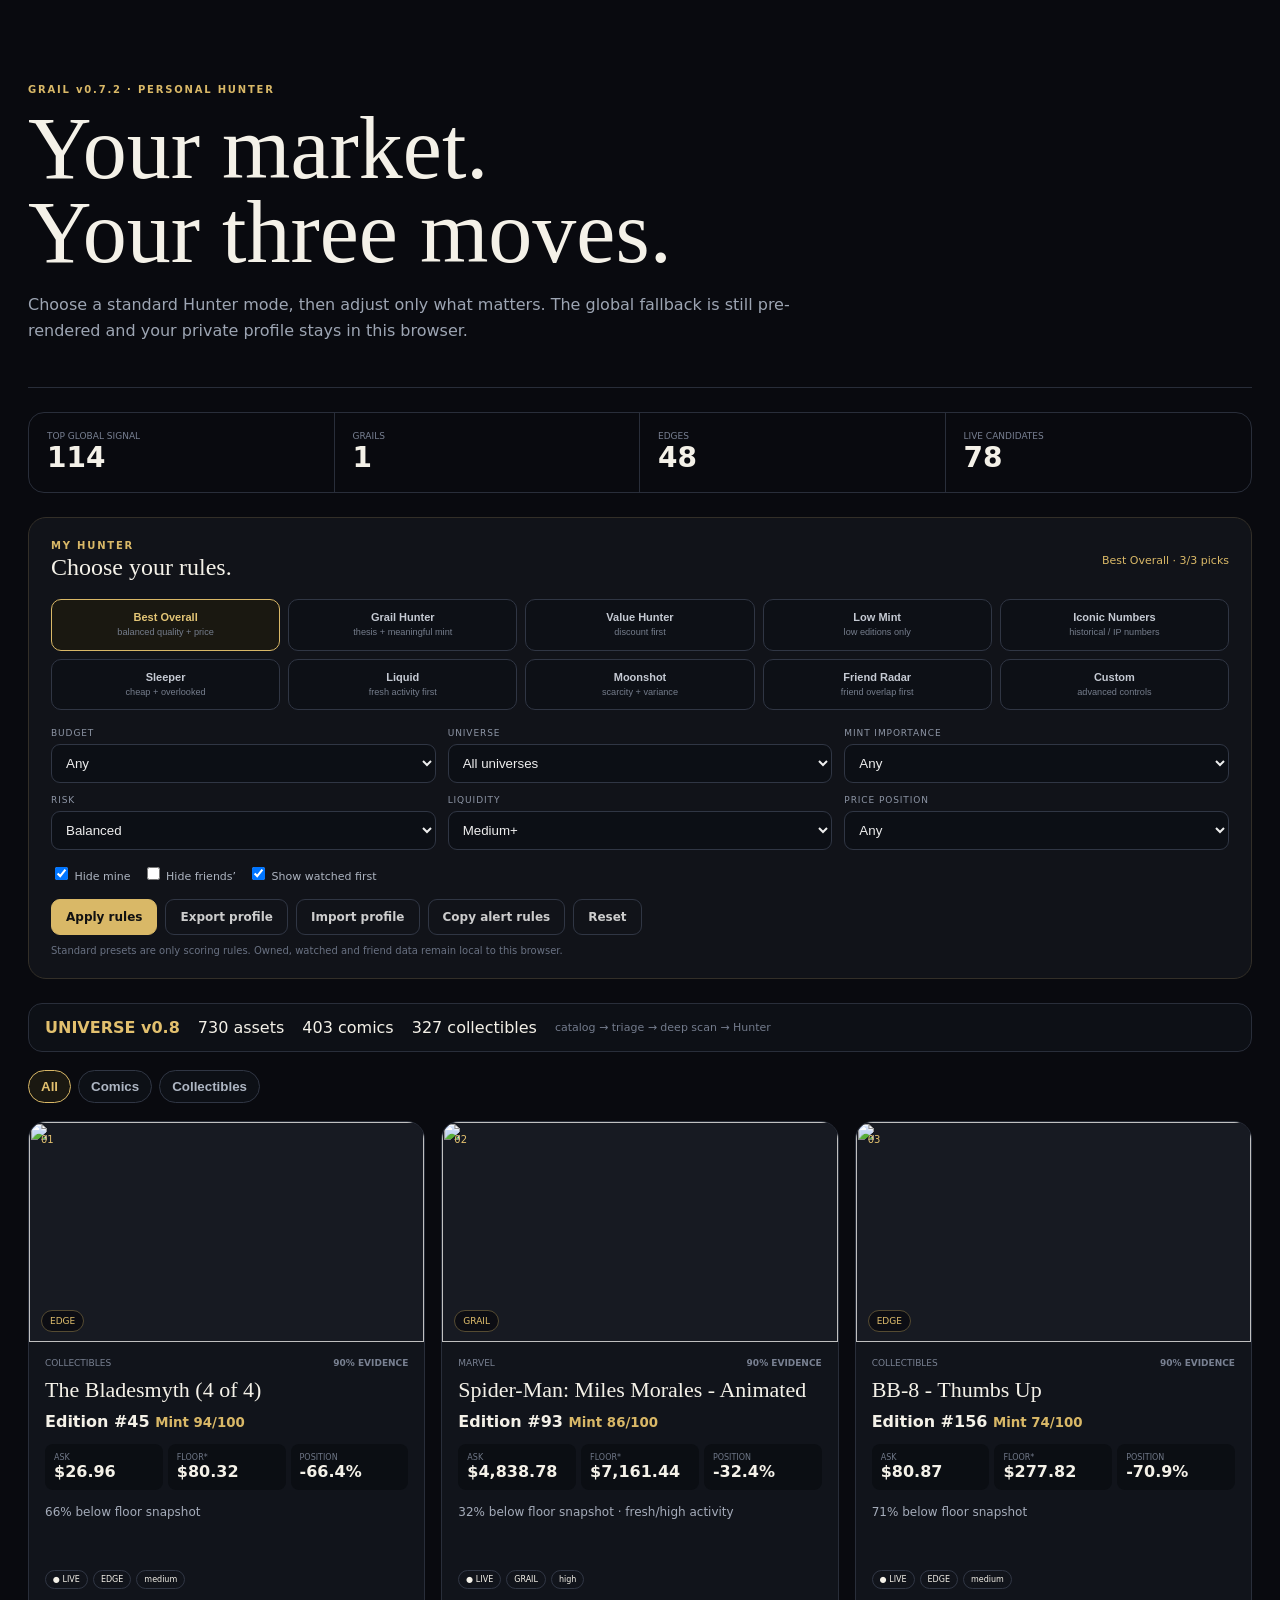
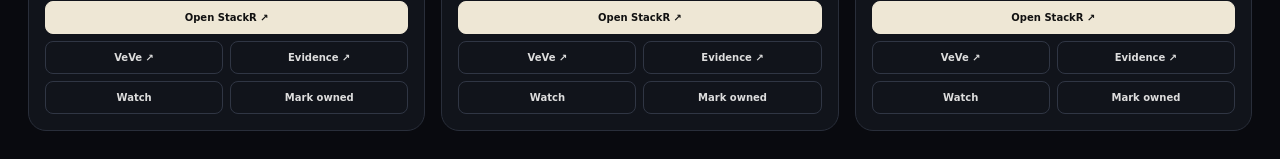
==== commit 6c1322fa: "data: refresh GRAIL universe + evidence + Hunter [skip ci]" ====
--- a/share/grail-personal-hunter.html
+++ b/share/grail-personal-hunter.html
@@ -1,6 +1,6 @@
 <!doctype html><html><head><meta charset="utf-8"><meta name="viewport" content="width=device-width,initial-scale=1"><title>GRAIL Personal Hunter</title><style>*{box-sizing:border-box}body{margin:0;background:#090a0f;color:#f4f1e8;font-family:Inter,system-ui,sans-serif}main{max-width:1320px;margin:auto;padding:28px}h1,h2,h3{font-family:Georgia,serif;font-weight:400}.hero{padding:56px 0 28px;border-bottom:1px solid #282d39}.eyebrow{letter-spacing:.18em;color:#d9b867;font-size:10px;font-weight:800}.hero h1{font-size:clamp(46px,7vw,88px);line-height:.96;margin:12px 0}.hero p{max-width:820px;color:#9da5b3;line-height:1.6}.metrics{display:grid;grid-template-columns:repeat(4,1fr);margin:24px 0;border:1px solid #292e3a;border-radius:16px;overflow:hidden}.metrics div{padding:18px;border-right:1px solid #292e3a}.metrics div:last-child{border:0}.metrics small{display:block;color:#788092;font-size:9px}.metrics b{font-size:28px}.personal{border:1px solid #332f28;background:#111319;padding:22px;border-radius:18px;margin:24px 0}.personal-head{display:flex;justify-content:space-between;gap:20px;align-items:center}.personal h2{margin:3px 0 0}.preset-grid{display:grid;grid-template-columns:repeat(5,1fr);gap:8px;margin:18px 0}.preset{border:1px solid #303644;background:#0d1016;color:#c5cad3;padding:11px 8px;border-radius:10px;font-weight:700;font-size:11px;cursor:pointer}.preset.active{border-color:#d9b867;background:#1a1811;color:#e4c676}.preset small{display:block;color:#757d8c;font-weight:500;margin-top:4px;line-height:1.25}.controls{display:grid;grid-template-columns:repeat(3,1fr);gap:12px;margin-top:14px}.field{display:flex;flex-direction:column;gap:6px}.field>label{font-size:9px;color:#8e96a6;text-transform:uppercase;letter-spacing:.1em}.field select,.field input[type=text],.field textarea{background:#0c0f15;color:#eee;border:1px solid #303644;border-radius:9px;padding:10px;width:100%}.toggles{display:flex;gap:12px;flex-wrap:wrap;margin-top:14px}.toggles label{font-size:11px;color:#adb4c0}.custom{display:none;margin-top:14px;padding-top:14px;border-top:1px solid #272c37}.custom.show{display:grid;grid-template-columns:1fr 1fr;gap:12px}.buttons{display:flex;flex-wrap:wrap;gap:8px;margin-top:16px}.buttons button,.fileButton{border:1px solid #d9b867;background:#d9b867;color:#111;padding:10px 14px;border-radius:9px;font:700 12px Inter,system-ui;cursor:pointer}.buttons .secondary,.fileButton.secondary{background:transparent;color:#ccc;border-color:#303644}.privacy{font-size:10px;color:#697182;margin-top:10px}.grid{display:grid;grid-template-columns:repeat(3,1fr);gap:16px}.card{position:relative;overflow:hidden;background:#11141b;border:1px solid #292e3a;border-radius:18px}.rank{position:absolute;z-index:2;top:12px;left:12px;font-size:10px;color:#e2c06e}.media{height:220px;position:relative;background:#171a22}.media img{width:100%;height:100%;object-fit:cover}.media span{position:absolute;bottom:10px;left:12px;background:#090b10cc;border:1px solid #554b32;color:#e2c06e;border-radius:99px;padding:5px 8px;font-size:9px}.body{padding:16px}.meta{display:flex;justify-content:space-between;color:#798192;font-size:9px;text-transform:uppercase}.body h3{font-size:22px;margin:9px 0}.mint{font-weight:800}.mint small{color:#d9b867}.prices{display:grid;grid-template-columns:repeat(3,1fr);gap:5px;margin:13px 0}.prices div{background:#0b0e13;padding:9px;border-radius:8px}.prices small{display:block;color:#6f7787;font-size:8px}.personalWhy{min-height:55px;color:#a5acba;font-size:12px;line-height:1.5}.badges{display:flex;gap:5px;flex-wrap:wrap}.badges span{border:1px solid #303644;border-radius:99px;padding:4px 7px;font-size:8px}.actions{display:grid;grid-template-columns:1fr 1fr;gap:7px;margin-top:12px}.actions a,.actions button{padding:10px;border:1px solid #303644;border-radius:8px;text-align:center;color:#ddd;text-decoration:none;font:600 10px Inter,system-ui;background:transparent;cursor:pointer}.actions .primary{grid-column:1/-1;background:#eee7d5;color:#111;border-color:#eee7d5;font-weight:800}.actions .active{border-color:#d9b867;color:#e2c06e;background:#1a1811}.status{color:#d9b867;font-size:11px}.empty{grid-column:1/-1;padding:50px;border:1px dashed #303644;border-radius:14px;text-align:center;color:#8d95a4}.toast{position:fixed;left:50%;bottom:20px;transform:translateX(-50%);background:#171a22;border:1px solid #353b49;padding:10px 14px;border-radius:9px;opacity:0;transition:.2s;pointer-events:none}.toast.show{opacity:1}@media(max-width:1000px){.preset-grid{grid-template-columns:repeat(2,1fr)}.controls{grid-template-columns:1fr 1fr}.grid{grid-template-columns:1fr}.metrics{grid-template-columns:1fr 1fr}}@media(max-width:620px){.controls,.custom{grid-template-columns:1fr}.preset-grid{grid-template-columns:1fr 1fr}.personal-head{align-items:flex-start;flex-direction:column}}</style><style>.universeKind{border:1px solid #303644;background:#0d1016;color:#aeb6c3;padding:8px 12px;border-radius:99px;font-weight:700;cursor:pointer}.universeKind.active{border-color:#d9b867;color:#e2c06e;background:#1a1811}.kindBadge{border-color:#3a4050!important;color:#9ba5b6!important}</style></head><body><main>
 <section class="hero"><div class="eyebrow">GRAIL v0.7.2 · PERSONAL HUNTER</div><h1>Your market.<br>Your three moves.</h1><p>Choose a standard Hunter mode, then adjust only what matters. The global fallback is still pre-rendered and your private profile stays in this browser.</p></section>
-<section class="metrics"><div><small>TOP GLOBAL SIGNAL</small><b>115</b></div><div><small>GRAILS</small><b>1</b></div><div><small>EDGES</small><b>49</b></div><div><small>LIVE CANDIDATES</small><b>76</b></div></section>
+<section class="metrics"><div><small>TOP GLOBAL SIGNAL</small><b>114</b></div><div><small>GRAILS</small><b>1</b></div><div><small>EDGES</small><b>48</b></div><div><small>LIVE CANDIDATES</small><b>78</b></div></section>
 <section class="personal"><div class="personal-head"><div><div class="eyebrow">MY HUNTER</div><h2>Choose your rules.</h2></div><div id="personalStatus" class="status">Best Overall</div></div>
 <div class="preset-grid">
 <button class="preset" data-preset="best">Best Overall<small>balanced quality + price</small></button>
@@ -24,7 +24,7 @@
 <div class="toggles"><label><input id="hideMine" type="checkbox" checked> Hide mine</label><label><input id="hideFriends" type="checkbox"> Hide friends’</label><label><input id="watchFirst" type="checkbox" checked> Show watched first</label></div>
 <div id="custom" class="custom"><div class="field"><label>Custom budget</label><input id="customBudget" type="text" inputmode="decimal" placeholder="e.g. 750"></div><div class="field"><label>Optional interests</label><input id="terms" type="text" placeholder="Spider-Man, Yoda, Mickey"></div><div class="field"><label>Friends — local only</label><textarea id="friends" rows="3" placeholder="Friend | 0x12...abcd"></textarea></div></div>
 <div class="buttons"><button id="apply">Apply rules</button><button id="exportProfile" class="secondary">Export profile</button><label class="fileButton secondary">Import profile<input id="importProfile" type="file" accept="application/json" hidden></label><button id="copyAlert" class="secondary">Copy alert rules</button><button id="reset" class="secondary">Reset</button></div><div class="privacy">Standard presets are only scoring rules. Owned, watched and friend data remain local to this browser.</div></section>
-<section id="universeCoverage" style="margin:18px 0;padding:14px 16px;border:1px solid #292e3a;border-radius:14px;background:#0d1016;display:flex;gap:18px;align-items:center;flex-wrap:wrap"><b style="color:#e2c06e">UNIVERSE v0.8</b><span>731 assets</span><span>408 comics</span><span>323 collectibles</span><span style="color:#737b8c;font-size:11px">catalog → triage → deep scan → Hunter</span></section><div id="kindFilter" style="display:flex;gap:7px;margin:0 0 18px"><button data-kind="all" class="universeKind active">All</button><button data-kind="comic" class="universeKind">Comics</button><button data-kind="collectible" class="universeKind">Collectibles</button></div><section id="grid" class="grid"><article class="card"><div class="rank">01</div><div class="media"><img src="https://d11unjture0ske.cloudfront.net/collectible_type_image.29349b61-c522-4bc5-9fc5-dd34ee1862df.a2936841-27db-43af-8705-99439741c1f2.low.jpeg" alt="" loading="lazy"><span>EDGE</span></div><div class="body"><div class="meta"><span>Collectibles</span><b>90% evidence</b></div><h3>The Bladesmyth (4 of 4)</h3><div class="mint">Edition #45 <small>Mint 94/100</small></div><div class="prices"><div><small>ASK</small><b>$26.83</b></div><div><small>FLOOR*</small><b>$96.31</b></div><div><small>POSITION</small><b>-72.1%</b></div></div><p class="personalWhy">latest provider-reported event for this mint is 3d old</p><div class="badges"><span>● LIVE</span><span>EDGE</span></div><div class="actions"><a class="primary" href="https://www.stackr.world/collections/veve/collectible/29349b61-c522-4bc5-9fc5-dd34ee1862df" target="_blank" rel="noopener">Open StackR ↗</a><a href="https://www.veve.me/collectibles/en/market/collectibles/29349b61-c522-4bc5-9fc5-dd34ee1862df" target="_blank" rel="noopener">VeVe ↗</a><a href="https://vevealpha.com/c/the-bladesmyth-4-of-4-secret-rare" target="_blank" rel="noopener">Evidence ↗</a></div></div></article><article class="card"><div class="rank">02</div><div class="media"><img src="https://d11unjture0ske.cloudfront.net/collectible_type_image.7475a966-ed09-4fa8-9b3f-ca6833ea98af.3a6188f2-4085-423b-a27e-ecb17f2deebb.full.jpeg" alt="" loading="lazy"><span>GRAIL</span></div><div class="body"><div class="meta"><span>Marvel</span><b>90% evidence</b></div><h3>Spider-Man: Miles Morales - Animated</h3><div class="mint">Edition #93 <small>Mint 86/100</small></div><div class="prices"><div><small>ASK</small><b>$4,816.52</b></div><div><small>FLOOR*</small><b>$7,161.44</b></div><div><small>POSITION</small><b>-32.7%</b></div></div><p class="personalWhy">latest provider-reported event for this mint is 0d old</p><div class="badges"><span>● LIVE</span><span>GRAIL</span></div><div class="actions"><a class="primary" href="https://www.stackr.world/collections/veve/collectible/7475a966-ed09-4fa8-9b3f-ca6833ea98af" target="_blank" rel="noopener">Open StackR ↗</a><a href="https://www.veve.me/collectibles/en/market/collectibles/7475a966-ed09-4fa8-9b3f-ca6833ea98af" target="_blank" rel="noopener">VeVe ↗</a><a href="https://vevealpha.com/c/spider-man-miles-morales-animated" target="_blank" rel="noopener">Evidence ↗</a></div></div></article><article class="card"><div class="rank">03</div><div class="media"><img src="https://d11unjture0ske.cloudfront.net/comic_cover.78e7f81f-9032-4596-b8cd-14a5df3fbcd2.38c2ad22-7c7c-4bf1-91cc-1cfded7b5da0.low.webp" alt="" loading="lazy"><span>EDGE</span></div><div class="body"><div class="meta"><span>Comics</span><b>90% evidence</b></div><h3>The Amazing Spider-Man #1000</h3><div class="mint">Edition #98 <small>Mint 86/100</small></div><div class="prices"><div><small>ASK</small><b>$399.54</b></div><div><small>FLOOR*</small><b>$747.34</b></div><div><small>POSITION</small><b>-46.5%</b></div></div><p class="personalWhy">latest provider-reported event for this mint is 12d old</p><div class="badges"><span>● LIVE</span><span>EDGE</span></div><div class="actions"><a class="primary" href="https://www.stackr.world/collections/veve/comic-cover/78e7f81f-9032-4596-b8cd-14a5df3fbcd2" target="_blank" rel="noopener">Open StackR ↗</a><a href="https://www.veve.me/collectibles/en/market/comics/78e7f81f-9032-4596-b8cd-14a5df3fbcd2" target="_blank" rel="noopener">VeVe ↗</a><a href="https://vevealpha.com/c/the-amazing-spider-man-secret-rare-78e7f8" target="_blank" rel="noopener">Evidence ↗</a></div></div></article></section><script id="grailData" type="application/json">[{"collectible":"Spider-Man: Miles Morales - Animated","mint":93,"ask_usd":4816.52,"ask_omi":17950000,"omi_usd":0.00026833,"floor_usd":7161.44,"premium_to_floor_pct":-32.74,"mint_score":86.0,"opportunity_score":80.84,"confidence":90.0,"reasons":["latest provider-reported event for this mint is 0d old","current ask is 33% below daily StackR floor snapshot \u2014 verify live floor","repriced 17,950,000 OMI at current OMI/USD 0.00026833","low edition #93"],"source_url":"https://vevealpha.com/c/spider-man-miles-morales-animated","observed_at":"2026-10-24T23:34:23.114476+00:00","listed_date":"2026-10-24","age_days":0,"actionability":"verify-now","stackr_url":"https://www.stackr.world/collections/veve/collectible/7475a966-ed09-4fa8-9b3f-ca6833ea98af","veve_url":"https://www.veve.me/collectibles/en/market/collectibles/7475a966-ed09-4fa8-9b3f-ca6833ea98af","image_url":"https://d11unjture0ske.cloudfront.net/collectible_type_image.7475a966-ed09-4fa8-9b3f-ca6833ea98af.3a6188f2-4085-423b-a27e-ecb17f2deebb.full.jpeg","category":"Marvel","asset_kind":"collectible","catalog_mcap":1394400.0,"catalog_floor_usd":9999.0,"catalog_supply":null,"catalog_holders":null,"catalog_sales30":null,"catalog_grade":null,"catalog_is_fa":null,"provider_grail":true,"provider_alpha":false,"provider_alpha_why":[],"catalog_floor_vs_sales_pct":null,"discovery_source":"universe","signal_class":"GRAIL","why":"Thesis-grade mint significance plus sane price positioning. Verify live inventory, owner and recent realised sales before acting.","owner_status":"unresolved","owner":null,"availability_status":"provider-current-unverified","live_status":"live","first_seen":"2026-09-09T09:33:39.092462+00:00","last_seen":"2026-10-24T23:34:25.763977+00:00","disappeared_at":null},{"collectible":"The Bladesmyth (4 of 4)","mint":45,"ask_usd":26.83,"ask_omi":100000,"omi_usd":0.00026833,"floor_usd":96.31,"premium_to_floor_pct":-72.14,"mint_score":94.0,"opportunity_score":94.55,"confidence":90.0,"reasons":["latest provider-reported event for this mint is 3d old","current ask is 72% below daily StackR floor snapshot \u2014 verify live floor","repriced 100,000 OMI at current OMI/USD 0.00026833","low edition #45"],"source_url":"https://vevealpha.com/c/the-bladesmyth-4-of-4-secret-rare","observed_at":"2026-10-24T23:34:24.977581+00:00","listed_date":"2026-10-21","age_days":3,"actionability":"verify-now","stackr_url":"https://www.stackr.world/collections/veve/collectible/29349b61-c522-4bc5-9fc5-dd34ee1862df","veve_url":"https://www.veve.me/collectibles/en/market/collectibles/29349b61-c522-4bc5-9fc5-dd34ee1862df","image_url":"https://d11unjture0ske.cloudfront.net/collectible_type_image.29349b61-c522-4bc5-9fc5-dd34ee1862df.a2936841-27db-43af-8705-99439741c1f2.low.jpeg","category":"Collectibles","asset_kind":"collectible","catalog_mcap":2115.0,"catalog_floor_usd":45.0,"catalog_supply":null,"catalog_holders":null,"catalog_sales30":null,"catalog_grade":null,"catalog_is_fa":null,"provider_grail":false,"provider_alpha":false,"provider_alpha_why":[],"catalog_floor_vs_sales_pct":null,"discovery_source":"universe","signal_class":"EDGE","why":"Price dislocation versus the latest daily StackR floor snapshot. Useful lead, not proof of a grail.","owner_status":"unresolved","owner":null,"availability_status":"provider-current-unverified","live_status":"live","first_seen":"2026-10-21T10:30:27.246683+00:00","last_seen":"2026-10-24T23:34:25.763977+00:00","disappeared_at":"2026-10-21T19:30:54.603955+00:00"},{"collectible":"The Amazing Spider-Man #1000","mint":98,"ask_usd":399.54,"ask_omi":1489000,"omi_usd":0.00026833,"floor_usd":747.34,"premium_to_floor_pct":-46.54,"mint_score":86.0,"opportunity_score":86.39,"confidence":90.0,"reasons":["latest provider-reported event for this mint is 12d old","current ask is 47% below daily StackR floor snapshot \u2014 verify live floor","repriced 1,489,000 OMI at current OMI/USD 0.00026833","low edition #98"],"source_url":"https://vevealpha.com/c/the-amazing-spider-man-secret-rare-78e7f8","observed_at":"2026-10-24T23:34:24.448768+00:00","listed_date":"2026-10-12","age_days":12,"actionability":"verify-now","stackr_url":"https://www.stackr.world/collections/veve/comic-cover/78e7f81f-9032-4596-b8cd-14a5df3fbcd2","veve_url":"https://www.veve.me/collectibles/en/market/comics/78e7f81f-9032-4596-b8cd-14a5df3fbcd2","image_url":"https://d11unjture0ske.cloudfront.net/comic_cover.78e7f81f-9032-4596-b8cd-14a5df3fbcd2.38c2ad22-7c7c-4bf1-91cc-1cfded7b5da0.low.webp","category":"Comics","asset_kind":"comic","catalog_mcap":28795.0,"catalog_floor_usd":999.0,"catalog_supply":null,"catalog_holders":null,"catalog_sales30":null,"catalog_grade":null,"catalog_is_fa":null,"provider_grail":false,"provider_alpha":false,"provider_alpha_why":[],"catalog_floor_vs_sales_pct":null,"discovery_source":"universe","signal_class":"EDGE","why":"Price dislocation versus the latest daily StackR floor snapshot. Useful lead, not proof of a grail.","owner_status":"unresolved","owner":null,"availability_status":"provider-current-unverified","live_status":"live","first_seen":"2026-10-11T02:06:37.154438+00:00","last_seen":"2026-10-24T23:34:25.763977+00:00","disappeared_at":null},{"collectible":"BB-8 - Thumbs Up","mint":156,"ask_usd":80.5,"ask_omi":299999,"omi_usd":0.00026833,"floor_usd":277.82,"premium_to_floor_pct":-71.02,"mint_score":74.0,"opportunity_score":83.8,"confidence":90.0,"reasons":["latest provider-reported event for this mint is 2d old","current ask is 71% below daily StackR floor snapshot \u2014 verify live floor","repriced 299,999 OMI at current OMI/USD 0.00026833","top ~1% low edition"],"source_url":"https://vevealpha.com/c/bb-8-thumbs-up","observed_at":"2026-10-24T23:34:25.139641+00:00","listed_date":"2026-10-22","age_days":2,"actionability":"verify-now","stackr_url":"https://www.stackr.world/collections/veve/collectible/1cdb7278-0d85-493d-90ab-85bd3faac35f","veve_url":"https://www.veve.me/collectibles/en/market/collectibles/1cdb7278-0d85-493d-90ab-85bd3faac35f","image_url":"https://d11unjture0ske.cloudfront.net/collectible_type_image.1cdb7278-0d85-493d-90ab-85bd3faac35f.d38e33f1-d336-4359-b083-03819250e441.full.jpeg","category":"Collectibles","asset_kind":"collectible","catalog_mcap":39775.0,"catalog_floor_usd":185.0,"catalog_supply":null,"catalog_holders":null,"catalog_sales30":null,"catalog_grade":null,"catalog_is_fa":null,"provider_grail":false,"provider_alpha":false,"provider_alpha_why":[],"catalog_floor_vs_sales_pct":null,"discovery_source":"universe","signal_class":"EDGE","why":"Price dislocation versus the latest daily StackR floor snapshot. Useful lead, not proof of a grail.","owner_status":"unresolved","owner":null,"availability_status":"provider-current-unverified","live_status":"live","first_seen":"2026-10-10T01:09:43.848944+00:00","last_seen":"2026-10-24T23:34:25.763977+00:00","disappeared_at":"2026-10-11T02:06:37.154438+00:00"},{"collectible":"Raphael - Classic (Special Edition)","mint":56,"ask_usd":630.58,"ask_omi":2350000,"omi_usd":0.00026833,"floor_usd":777.9,"premium_to_floor_pct":-18.94,"mint_score":86.0,"opportunity_score":77.16,"confidence":90.0,"reasons":["latest provider-reported event for this mint is 4d old","current ask is 19% below daily StackR floor snapshot \u2014 verify live floor","repriced 2,350,000 OMI at current OMI/USD 0.00026833","low edition #56"],"source_url":"https://vevealpha.com/c/raphael-classic-special-edition","observed_at":"2026-10-24T23:34:24.077750+00:00","listed_date":"2026-10-20","age_days":4,"actionability":"verify-now","stackr_url":"https://www.stackr.world/collections/veve/collectible/687ad0c0-c8b5-48a7-9ac9-792b8ef95981","veve_url":"https://www.veve.me/collectibles/en/market/collectibles/687ad0c0-c8b5-48a7-9ac9-792b8ef95981","image_url":"https://d11unjture0ske.cloudfront.net/collectible_type_image.687ad0c0-c8b5-48a7-9ac9-792b8ef95981.1335d6c4-3878-4b48-8a16-ca4926856769.full.jpeg","category":"Collectibles","asset_kind":"collectible","catalog_mcap":65190.0,"catalog_floor_usd":749.31,"catalog_supply":87,"catalog_holders":55,"catalog_sales30":3,"catalog_grade":"A","catalog_is_fa":true,"provider_grail":false,"provider_alpha":true,"provider_alpha_why":["3 cheapest of 45 graded collectibles on market cap \u2014 worth $65,190 against a $260,920 median for A collectibles."],"catalog_floor_vs_sales_pct":53.0,"discovery_source":"universe","signal_class":"EDGE","why":"Price dislocation versus the latest daily StackR floor snapshot. Useful lead, not proof of a grail.","owner_status":"unresolved","owner":null,"availability_status":"provider-current-unverified","live_status":"live","first_seen":"2026-09-09T13:55:41.951000+00:00","last_seen":"2026-10-24T23:34:25.763977+00:00","disappeared_at":"2026-09-13T19:41:12.539000+00:00"},{"collectible":"Spider-Man: Miles Morales - Animated","mint":112,"ask_usd":5098.27,"ask_omi":19000000,"omi_usd":0.00026833,"floor_usd":7161.44,"premium_to_floor_pct":-28.81,"mint_score":74.0,"opportunity_score":74.83,"confidence":90.0,"reasons":["latest provider-reported event for this mint is 1d old","current ask is 29% below daily StackR floor snapshot \u2014 verify live floor","repriced 19,000,000 OMI at current OMI/USD 0.00026833","top ~1% low edition"],"source_url":"https://vevealpha.com/c/spider-man-miles-morales-animated","observed_at":"2026-10-24T23:34:23.114476+00:00","listed_date":"2026-10-23","age_days":1,"actionability":"verify-now","stackr_url":"https://www.stackr.world/collections/veve/collectible/7475a966-ed09-4fa8-9b3f-ca6833ea98af","veve_url":"https://www.veve.me/collectibles/en/market/collectibles/7475a966-ed09-4fa8-9b3f-ca6833ea98af","image_url":"https://d11unjture0ske.cloudfront.net/collectible_type_image.7475a966-ed09-4fa8-9b3f-ca6833ea98af.3a6188f2-4085-423b-a27e-ecb17f2deebb.full.jpeg","category":"Marvel","asset_kind":"collectible","catalog_mcap":1394400.0,"catalog_floor_usd":9999.0,"catalog_supply":null,"catalog_holders":null,"catalog_sales30":null,"catalog_grade":null,"catalog_is_fa":null,"provider_grail":true,"provider_alpha":false,"provider_alpha_why":[],"catalog_floor_vs_sales_pct":null,"discovery_source":"universe","signal_class":"EDGE","why":"Price dislocation versus the latest daily StackR floor snapshot. Useful lead, not proof of a grail.","owner_status":"unresolved","owner":null,"availability_status":"provider-current-unverified","live_status":"live","first_seen":"2026-09-09T09:33:39.092462+00:00","last_seen":"2026-10-24T23:34:25.763977+00:00","disappeared_at":"2026-09-22T00:14:39.869044+00:00"},{"collectible":"I am a Jedi, like my father before me","mint":189,"ask_usd":295.16,"ask_omi":1100000,"omi_usd":0.00026833,"floor_usd":385.62,"premium_to_floor_pct":-23.46,"mint_score":74.0,"opportunity_score":72.8,"confidence":90.0,"reasons":["latest provider-reported event for this mint is 13d old","current ask is 23% below daily StackR floor snapshot \u2014 verify live floor","repriced 1,100,000 OMI at current OMI/USD 0.00026833","top ~1% low edition"],"source_url":"https://vevealpha.com/c/i-am-a-jedi-like-my-father-before-me","observed_at":"2026-10-24T23:34:24.877227+00:00","listed_date":"2026-10-11","age_days":13,"actionability":"verify-now","stackr_url":"https://www.stackr.world/collections/veve/collectible/d29aedf0-6420-4549-b702-27b7d49a8d20","veve_url":"https://www.veve.me/collectibles/en/market/collectibles/d29aedf0-6420-4549-b702-27b7d49a8d20","image_url":"https://d11unjture0ske.cloudfront.net/collectible_type_image.d29aedf0-6420-4549-b702-27b7d49a8d20.bf79ef97-b510-47da-bf4f-2c91a3e41ac1.full.jpeg","category":"Collectibles","asset_kind":"collectible","catalog_mcap":194445.0,"catalog_floor_usd":777.0,"catalog_supply":null,"catalog_holders":null,"catalog_sales30":null,"catalog_grade":null,"catalog_is_fa":null,"provider_grail":false,"provider_alpha":false,"provider_alpha_why":[],"catalog_floor_vs_sales_pct":null,"discovery_source":"universe","signal_class":"EDGE","why":"Price dislocation versus the latest daily StackR floor snapshot. Useful lead, not proof of a grail.","owner_status":"unresolved","owner":null,"availability_status":"provider-current-unverified","live_status":"live","first_seen":"2026-10-12T15:57:32.597880+00:00","last_seen":"2026-10-24T23:34:25.763977+00:00","disappeared_at":null},{"collectible":"Marvel/DC: Deadpool/Batman #1","mint":567,"ask_usd":603.74,"ask_omi":2250000,"omi_usd":0.00026833,"floor_usd":1652.64,"premium_to_floor_pct":-63.47,"mint_score":48.0,"opportunity_score":69.87,"confidence":90.0,"reasons":["latest provider-reported event for this mint is 1d old","current ask is 63% below daily StackR floor snapshot \u2014 verify live floor","repriced 2,250,000 OMI at current OMI/USD 0.00026833","sequential digits #567"],"source_url":"https://vevealpha.com/c/marvel-dc-deadpool-batman-secret-rare","observed_at":"2026-10-24T23:34:24.885344+00:00","listed_date":"2026-10-23","age_days":1,"actionability":"verify-now","stackr_url":"https://www.stackr.world/collections/veve/comic-cover/f75faf5d-2650-4712-b05d-51b36b707411","veve_url":"https://www.veve.me/collectibles/en/market/comics/f75faf5d-2650-4712-b05d-51b36b707411","image_url":"https://d11unjture0ske.cloudfront.net/comic_cover.f75faf5d-2650-4712-b05d-51b36b707411.bac50de3-0092-46db-8c94-1bd1e862c6a5.full.webp","category":"Comics","asset_kind":"comic","catalog_mcap":399.0,"catalog_floor_usd":795.0,"catalog_supply":null,"catalog_holders":null,"catalog_sales30":null,"catalog_grade":null,"catalog_is_fa":null,"provider_grail":false,"provider_alpha":false,"provider_alpha_why":[],"catalog_floor_vs_sales_pct":null,"discovery_source":"universe","signal_class":"EDGE","why":"Price dislocation versus the latest daily StackR floor snapshot. Useful lead, not proof of a grail.","owner_status":"unresolved","owner":null,"availability_status":"provider-current-unverified","live_status":"live","first_seen":"2026-09-09T13:55:41.951000+00:00","last_seen":"2026-10-24T23:34:25.763977+00:00","disappeared_at":"2026-10-05T16:21:10.507628+00:00"},{"collectible":"The Amazing Spider-Man #1000","mint":819,"ask_usd":375.39,"ask_omi":1399000,"omi_usd":0.00026833,"floor_usd":747.34,"premium_to_floor_pct":-49.77,"mint_score":0.0,"opportunity_score":52.98,"confidence":83.0,"reasons":["latest provider-reported event for this mint is 11d old","current ask is 50% below daily StackR floor snapshot \u2014 verify live floor","repriced 1,399,000 OMI at current OMI/USD 0.00026833"],"source_url":"https://vevealpha.com/c/the-amazing-spider-man-secret-rare-78e7f8","observed_at":"2026-10-24T23:34:24.448768+00:00","listed_date":"2026-10-13","age_days":11,"actionability":"verify-now","stackr_url":"https://www.stackr.world/collections/veve/comic-cover/78e7f81f-9032-4596-b8cd-14a5df3fbcd2","veve_url":"https://www.veve.me/collectibles/en/market/comics/78e7f81f-9032-4596-b8cd-14a5df3fbcd2","image_url":"https://d11unjture0ske.cloudfront.net/comic_cover.78e7f81f-9032-4596-b8cd-14a5df3fbcd2.38c2ad22-7c7c-4bf1-91cc-1cfded7b5da0.low.webp","category":"Comics","asset_kind":"comic","catalog_mcap":28795.0,"catalog_floor_usd":999.0,"catalog_supply":null,"catalog_holders":null,"catalog_sales30":null,"catalog_grade":null,"catalog_is_fa":null,"provider_grail":false,"provider_alpha":false,"provider_alpha_why":[],"catalog_floor_vs_sales_pct":null,"discovery_source":"universe","signal_class":"EDGE","why":"Price dislocation versus the latest daily StackR floor snapshot. Useful lead, not proof of a grail.","owner_status":"unresolved","owner":null,"availability_status":"provider-current-unverified","live_status":"live","first_seen":"2026-10-05T16:21:10.507628+00:00","last_seen":"2026-10-24T23:34:25.763977+00:00","disappeared_at":"2026-10-06T21:51:11.015786+00:00"},{"collectible":"Marvel & Disney: What If\u2026? Goofy Became Spider-Man #1","mint":377,"ask_usd":4.27,"ask_omi":15900,"omi_usd":0.00026833,"floor_usd":8.33,"premium_to_floor_pct":-48.78,"mint_score":0.0,"opportunity_score":52.89,"confidence":83.0,"reasons":["latest provider-reported event for this mint is 8d old","current ask is 49% below daily StackR floor snapshot \u2014 verify live floor","repriced 15,900 OMI at current OMI/USD 0.00026833"],"source_url":"https://vevealpha.com/c/marvel-disney-what-if-goofy-became-spider-man-common","observed_at":"2026-10-24T23:34:23.217367+00:00","listed_date":"2026-10-16","age_days":8,"actionability":"verify-now","stackr_url":"https://www.stackr.world/collections/veve/comic-cover/96efdc03-c20e-4816-9644-248821fcbb9a","veve_url":"https://www.veve.me/collectibles/en/market/comics/96efdc03-c20e-4816-9644-248821fcbb9a","image_url":"https://d11unjture0ske.cloudfront.net/comic_cover.96efdc03-c20e-4816-9644-248821fcbb9a.cb7db9c0-859c-4060-803b-71790ac85ae1.full.webp","category":"Disney \u00d7 Marvel","asset_kind":"comic","catalog_mcap":1600.0,"catalog_floor_usd":null,"catalog_supply":null,"catalog_holders":null,"catalog_sales30":null,"catalog_grade":null,"catalog_is_fa":null,"provider_grail":false,"provider_alpha":false,"provider_alpha_why":[],"catalog_floor_vs_sales_pct":null,"discovery_source":"universe","signal_class":"EDGE","why":"Price dislocation versus the latest daily StackR floor snapshot. Useful lead, not proof of a grail.","owner_status":"unresolved","owner":null,"availability_status":"provider-current-unverified","live_status":"live","first_seen":"2026-10-16T22:58:50.898731+00:00","last_seen":"2026-10-24T23:34:25.763977+00:00","disappeared_at":null},{"collectible":"Marvel & Disney: What If\u2026? Goofy Became Spider-Man #1","mint":449,"ask_usd":4.27,"ask_omi":15900,"omi_usd":0.00026833,"floor_usd":8.33,"premium_to_floor_pct":-48.78,"mint_score":0.0,"opportunity_score":52.89,"confidence":83.0,"reasons":["latest provider-reported event for this mint is 8d old","current ask is 49% below daily StackR floor snapshot \u2014 verify live floor","repriced 15,900 OMI at current OMI/USD 0.00026833"],"source_url":"https://vevealpha.com/c/marvel-disney-what-if-goofy-became-spider-man-common","observed_at":"2026-10-24T23:34:23.217367+00:00","listed_date":"2026-10-16","age_days":8,"actionability":"verify-now","stackr_url":"https://www.stackr.world/collections/veve/comic-cover/96efdc03-c20e-4816-9644-248821fcbb9a","veve_url":"https://www.veve.me/collectibles/en/market/comics/96efdc03-c20e-4816-9644-248821fcbb9a","image_url":"https://d11unjture0ske.cloudfront.net/comic_cover.96efdc03-c20e-4816-9644-248821fcbb9a.cb7db9c0-859c-4060-803b-71790ac85ae1.full.webp","category":"Disney \u00d7 Marvel","asset_kind":"comic","catalog_mcap":1600.0,"catalog_floor_usd":null,"catalog_supply":null,"catalog_holders":null,"catalog_sales30":null,"catalog_grade":null,"catalog_is_fa":null,"provider_grail":false,"provider_alpha":false,"provider_alpha_why":[],"catalog_floor_vs_sales_pct":null,"discovery_source":"universe","signal_class":"EDGE","why":"Price dislocation versus the latest daily StackR floor snapshot. Useful lead, not proof of a grail.","owner_status":"unresolved","owner":null,"availability_status":"provider-current-unverified","live_status":"live","first_seen":"2026-10-16T22:58:50.898731+00:00","last_seen":"2026-10-24T23:34:25.763977+00:00","disappeared_at":null},{"collectible":"Marvel & Disney: What If\u2026? Goofy Became Spider-Man #1","mint":959,"ask_usd":4.27,"ask_omi":15900,"omi_usd":0.00026833,"floor_usd":8.33,"premium_to_floor_pct":-48.78,"mint_score":0.0,"opportunity_score":52.89,"confidence":83.0,"reasons":["latest provider-reported event for this mint is 8d old","current ask is 49% below daily StackR floor snapshot \u2014 verify live floor","repriced 15,900 OMI at current OMI/USD 0.00026833"],"source_url":"https://vevealpha.com/c/marvel-disney-what-if-goofy-became-spider-man-common","observed_at":"2026-10-24T23:34:23.217367+00:00","listed_date":"2026-10-16","age_days":8,"actionability":"verify-now","stackr_url":"https://www.stackr.world/collections/veve/comic-cover/96efdc03-c20e-4816-9644-248821fcbb9a","veve_url":"https://www.veve.me/collectibles/en/market/comics/96efdc03-c20e-4816-9644-248821fcbb9a","image_url":"https://d11unjture0ske.cloudfront.net/comic_cover.96efdc03-c20e-4816-9644-248821fcbb9a.cb7db9c0-859c-4060-803b-71790ac85ae1.full.webp","category":"Disney \u00d7 Marvel","asset_kind":"comic","catalog_mcap":1600.0,"catalog_floor_usd":null,"catalog_supply":null,"catalog_holders":null,"catalog_sales30":null,"catalog_grade":null,"catalog_is_fa":null,"provider_grail":false,"provider_alpha":false,"provider_alpha_why":[],"catalog_floor_vs_sales_pct":null,"discovery_source":"universe","signal_class":"EDGE","why":"Price dislocation versus the latest daily StackR floor snapshot. Useful lead, not proof of a grail.","owner_status":"unresolved","owner":null,"availability_status":"provider-current-unverified","live_status":"live","first_seen":"2026-10-15T11:58:10.496480+00:00","last_seen":"2026-10-24T23:34:25.763977+00:00","disappeared_at":"2026-10-15T17:17:33.817950+00:00"},{"collectible":"Marvel & Disney: What If\u2026? Goofy Became Spider-Man #1","mint":896,"ask_usd":4.27,"ask_omi":15900,"omi_usd":0.00026833,"floor_usd":8.33,"premium_to_floor_pct":-48.78,"mint_score":0.0,"opportunity_score":52.89,"confidence":83.0,"reasons":["latest provider-reported event for this mint is 8d old","current ask is 49% below daily StackR floor snapshot \u2014 verify live floor","repriced 15,900 OMI at current OMI/USD 0.00026833"],"source_url":"https://vevealpha.com/c/marvel-disney-what-if-goofy-became-spider-man-common","observed_at":"2026-10-24T23:34:23.217367+00:00","listed_date":"2026-10-16","age_days":8,"actionability":"verify-now","stackr_url":"https://www.stackr.world/collections/veve/comic-cover/96efdc03-c20e-4816-9644-248821fcbb9a","veve_url":"https://www.veve.me/collectibles/en/market/comics/96efdc03-c20e-4816-9644-248821fcbb9a","image_url":"https://d11unjture0ske.cloudfront.net/comic_cover.96efdc03-c20e-4816-9644-248821fcbb9a.cb7db9c0-859c-4060-803b-71790ac85ae1.full.webp","category":"Disney \u00d7 Marvel","asset_kind":"comic","catalog_mcap":1600.0,"catalog_floor_usd":null,"catalog_supply":null,"catalog_holders":null,"catalog_sales30":null,"catalog_grade":null,"catalog_is_fa":null,"provider_grail":false,"provider_alpha":false,"provider_alpha_why":[],"catalog_floor_vs_sales_pct":null,"discovery_source":"universe","signal_class":"EDGE","why":"Price dislocation versus the latest daily StackR floor snapshot. Useful lead, not proof of a grail.","owner_status":"unresolved","owner":null,"availability_status":"provider-current-unverified","live_status":"live","first_seen":"2026-10-15T11:58:10.496480+00:00","last_seen":"2026-10-24T23:34:25.763977+00:00","disappeared_at":"2026-10-16T11:48:41.864900+00:00"},{"collectible":"Darth Vader Samurai - Crimson Descent","mint":646,"ask_usd":9.39,"ask_omi":35000,"omi_usd":0.00026833,"floor_usd":22.23,"premium_to_floor_pct":-57.75,"mint_score":0.0,"opportunity_score":52.83,"confidence":83.0,"reasons":["latest provider-reported event for this mint is 3d old","current ask is 58% below daily StackR floor snapshot \u2014 verify live floor","repriced 35,000 OMI at current OMI/USD 0.00026833"],"source_url":"https://vevealpha.com/c/darth-vader-samurai-crimson-descent","observed_at":"2026-10-24T23:34:23.400605+00:00","listed_date":"2026-10-21","age_days":3,"actionability":"verify-now","stackr_url":"https://www.stackr.world/collections/veve/collectible/868fe1f8-cc4a-421a-877c-198bd0262274","veve_url":"https://www.veve.me/collectibles/en/market/collectibles/868fe1f8-cc4a-421a-877c-198bd0262274","image_url":"https://d11unjture0ske.cloudfront.net/collectible_type_image.868fe1f8-cc4a-421a-877c-198bd0262274.c23ca161-1730-49bf-9557-83a32a1c9fec.full.jpeg","category":"Star Wars","asset_kind":"collectible","catalog_mcap":null,"catalog_floor_usd":null,"catalog_supply":null,"catalog_holders":null,"catalog_sales30":null,"catalog_grade":null,"catalog_is_fa":null,"provider_grail":false,"provider_alpha":false,"provider_alpha_why":[],"catalog_floor_vs_sales_pct":null,"discovery_source":"curated","signal_class":"EDGE","why":"Price dislocation versus the latest daily StackR floor snapshot. Useful lead, not proof of a grail.","owner_status":"unresolved","owner":null,"availability_status":"provider-current-unverified","live_status":"live","first_seen":"2026-10-21T15:31:47.638981+00:00","last_seen":"2026-10-24T23:34:25.763977+00:00","disappeared_at":null},{"collectible":"Journey Into Mystery #83","mint":3977,"ask_usd":12.07,"ask_omi":45000,"omi_usd":0.00026833,"floor_usd":27.78,"premium_to_floor_pct":-56.53,"mint_score":0.0,"opportunity_score":52.25,"confidence":83.0,"reasons":["latest provider-reported event for this mint is 2d old","current ask is 57% below daily StackR floor snapshot \u2014 verify live floor","repriced 45,000 OMI at current OMI/USD 0.00026833"],"source_url":"https://vevealpha.com/c/journey-into-mystery-common-769342","observed_at":"2026-10-24T23:34:24.254296+00:00","listed_date":"2026-10-22","age_days":2,"actionability":"verify-now","stackr_url":"https://www.stackr.world/collections/veve/comic-cover/7693425f-edad-4cd9-900c-075b1e26012c","veve_url":"https://www.veve.me/collectibles/en/market/comics/7693425f-edad-4cd9-900c-075b1e26012c","image_url":"https://d11unjture0ske.cloudfront.net/comic_cover.7693425f-edad-4cd9-900c-075b1e26012c.cc882b3f-80a2-474d-b339-d96ffbe39f12.full.jpeg","category":"Comics","asset_kind":"comic","catalog_mcap":131978.0,"catalog_floor_usd":22.0,"catalog_supply":5999,"catalog_holders":3806,"catalog_sales30":4,"catalog_grade":"A+","catalog_is_fa":true,"provider_grail":false,"provider_alpha":true,"provider_alpha_why":["5 cheapest of 34 graded comics on market cap \u2014 worth $131,978 against a $248,925 median for A+ comics."],"catalog_floor_vs_sales_pct":0.0,"discovery_source":"universe","signal_class":"EDGE","why":"Price dislocation versus the latest daily StackR floor snapshot. Useful lead, not proof of a grail.","owner_status":"unresolved","owner":null,"availability_status":"provider-current-unverified","live_status":"live","first_seen":"2026-10-13T23:23:52.436018+00:00","last_seen":"2026-10-24T23:34:25.763977+00:00","disappeared_at":"2026-10-16T16:53:11.362046+00:00"},{"collectible":"Journey Into Mystery #83","mint":8825,"ask_usd":13.42,"ask_omi":50000,"omi_usd":0.00026833,"floor_usd":27.78,"premium_to_floor_pct":-51.7,"mint_score":0.0,"opportunity_score":52.25,"confidence":83.0,"reasons":["latest provider-reported event for this mint is 2d old","current ask is 52% below daily StackR floor snapshot \u2014 verify live floor","repriced 50,000 OMI at current OMI/USD 0.00026833"],"source_url":"https://vevealpha.com/c/journey-into-mystery-common-769342","observed_at":"2026-10-24T23:34:24.254296+00:00","listed_date":"2026-10-22","age_days":2,"actionability":"verify-now","stackr_url":"https://www.stackr.world/collections/veve/comic-cover/7693425f-edad-4cd9-900c-075b1e26012c","veve_url":"https://www.veve.me/collectibles/en/market/comics/7693425f-edad-4cd9-900c-075b1e26012c","image_url":"https://d11unjture0ske.cloudfront.net/comic_cover.7693425f-edad-4cd9-900c-075b1e26012c.cc882b3f-80a2-474d-b339-d96ffbe39f12.full.jpeg","category":"Comics","asset_kind":"comic","catalog_mcap":131978.0,"catalog_floor_usd":22.0,"catalog_supply":5999,"catalog_holders":3806,"catalog_sales30":4,"catalog_grade":"A+","catalog_is_fa":true,"provider_grail":false,"provider_alpha":true,"provider_alpha_why":["5 cheapest of 34 graded comics on market cap \u2014 worth $131,978 against a $248,925 median for A+ comics."],"catalog_floor_vs_sales_pct":0.0,"discovery_source":"universe","signal_class":"EDGE","why":"Price dislocation versus the latest daily StackR floor snapshot. Useful lead, not proof of a grail.","owner_status":"unresolved","owner":null,"availability_status":"provider-current-unverified","live_status":"live","first_seen":"2026-10-23T15:24:00.037031+00:00","last_seen":"2026-10-24T23:34:25.763977+00:00","disappeared_at":null},{"collectible":"Marvel & Disney: What If\u2026? Goofy Became Spider-Man #1","mint":485,"ask_usd":4.56,"ask_omi":17000,"omi_usd":0.00026833,"floor_usd":8.33,"premium_to_floor_pct":-45.24,"mint_score":0.0,"opportunity_score":51.72,"confidence":83.0,"reasons":["latest provider-reported event for this mint is 8d old","current ask is 45% below daily StackR floor snapshot \u2014 verify live floor","repriced 17,000 OMI at current OMI/USD 0.00026833"],"source_url":"https://vevealpha.com/c/marvel-disney-what-if-goofy-became-spider-man-common","observed_at":"2026-10-24T23:34:23.217367+00:00","listed_date":"2026-10-16","age_days":8,"actionability":"verify-now","stackr_url":"https://www.stackr.world/collections/veve/comic-cover/96efdc03-c20e-4816-9644-248821fcbb9a","veve_url":"https://www.veve.me/collectibles/en/market/comics/96efdc03-c20e-4816-9644-248821fcbb9a","image_url":"https://d11unjture0ske.cloudfront.net/comic_cover.96efdc03-c20e-4816-9644-248821fcbb9a.cb7db9c0-859c-4060-803b-71790ac85ae1.full.webp","category":"Disney \u00d7 Marvel","asset_kind":"comic","catalog_mcap":1600.0,"catalog_floor_usd":null,"catalog_supply":null,"catalog_holders":null,"catalog_sales30":null,"catalog_grade":null,"catalog_is_fa":null,"provider_grail":false,"provider_alpha":false,"provider_alpha_why":[],"catalog_floor_vs_sales_pct":null,"discovery_source":"universe","signal_class":"EDGE","why":"Price dislocation versus the latest daily StackR floor snapshot. Useful lead, not proof of a grail.","owner_status":"unresolved","owner":null,"availability_status":"provider-current-unverified","live_status":"live","first_seen":"2026-10-15T11:58:10.496480+00:00","last_seen":"2026-10-24T23:34:25.763977+00:00","disappeared_at":"2026-10-16T11:48:41.864900+00:00"},{"collectible":"Marvel & Disney: What If\u2026? Goofy Became Spider-Man #1","mint":657,"ask_usd":4.56,"ask_omi":17000,"omi_usd":0.00026833,"floor_usd":8.33,"premium_to_floor_pct":-45.24,"mint_score":0.0,"opportunity_score":51.72,"confidence":83.0,"reasons":["latest provider-reported event for this mint is 8d old","current ask is 45% below daily StackR floor snapshot \u2014 verify live floor","repriced 17,000 OMI at current OMI/USD 0.00026833"],"source_url":"https://vevealpha.com/c/marvel-disney-what-if-goofy-became-spider-man-common","observed_at":"2026-10-24T23:34:23.217367+00:00","listed_date":"2026-10-16","age_days":8,"actionability":"verify-now","stackr_url":"https://www.stackr.world/collections/veve/comic-cover/96efdc03-c20e-4816-9644-248821fcbb9a","veve_url":"https://www.veve.me/collectibles/en/market/comics/96efdc03-c20e-4816-9644-248821fcbb9a","image_url":"https://d11unjture0ske.cloudfront.net/comic_cover.96efdc03-c20e-4816-9644-248821fcbb9a.cb7db9c0-859c-4060-803b-71790ac85ae1.full.webp","category":"Disney \u00d7 Marvel","asset_kind":"comic","catalog_mcap":1600.0,"catalog_floor_usd":null,"catalog_supply":null,"catalog_holders":null,"catalog_sales30":null,"catalog_grade":null,"catalog_is_fa":null,"provider_grail":false,"provider_alpha":false,"provider_alpha_why":[],"catalog_floor_vs_sales_pct":null,"discovery_source":"universe","signal_class":"EDGE","why":"Price dislocation versus the latest daily StackR floor snapshot. Useful lead, not proof of a grail.","owner_status":"unresolved","owner":null,"availability_status":"provider-current-unverified","live_status":"live","first_seen":"2026-10-15T11:58:10.496480+00:00","last_seen":"2026-10-24T23:34:25.763977+00:00","disappeared_at":"2026-10-16T11:48:41.864900+00:00"},{"collectible":"Dark Lord of the Sith","mint":10378,"ask_usd":6.71,"ask_omi":25000,"omi_usd":0.00026833,"floor_usd":21.61,"premium_to_floor_pct":-68.96,"mint_score":0.0,"opportunity_score":51.25,"confidence":83.0,"reasons":["latest provider-reported event for this mint is 1d old","current ask is 69% below daily StackR floor snapshot \u2014 verify live floor","repriced 25,000 OMI at current OMI/USD 0.00026833"],"source_url":"https://vevealpha.com/c/dark-lord-of-the-sith","observed_at":"2026-10-24T23:34:23.451766+00:00","listed_date":"2026-10-23","age_days":1,"actionability":"verify-now","stackr_url":"https://www.stackr.world/collections/veve/collectible/39caa0d4-acd8-4b57-8c74-77f777370153","veve_url":"https://www.veve.me/collectibles/en/market/collectibles/39caa0d4-acd8-4b57-8c74-77f777370153","image_url":"https://d11unjture0ske.cloudfront.net/collectible_type_image.39caa0d4-acd8-4b57-8c74-77f777370153.a306c471-258c-4fb2-ae75-d367e27fd2dc.full.jpeg","category":"Star Wars","asset_kind":"collectible","catalog_mcap":224572.0,"catalog_floor_usd":17.25,"catalog_supply":null,"catalog_holders":null,"catalog_sales30":null,"catalog_grade":null,"catalog_is_fa":null,"provider_grail":false,"provider_alpha":false,"provider_alpha_why":[],"catalog_floor_vs_sales_pct":null,"discovery_source":"universe","signal_class":"EDGE","why":"Price dislocation versus the latest daily StackR floor snapshot. Useful lead, not proof of a grail.","owner_status":"unresolved","owner":null,"availability_status":"provider-current-unverified","live_status":"live","first_seen":"2026-10-24T14:46:53.040805+00:00","last_seen":"2026-10-24T23:34:25.763977+00:00","disappeared_at":null},{"collectible":"Dark Lord of the Sith","mint":6142,"ask_usd":8.85,"ask_omi":33000,"omi_usd":0.00026833,"floor_usd":21.61,"premium_to_floor_pct":-59.02,"mint_score":0.0,"opportunity_score":51.25,"confidence":83.0,"reasons":["latest provider-reported event for this mint is 1d old","current ask is 59% below daily StackR floor snapshot \u2014 verify live floor","repriced 33,000 OMI at current OMI/USD 0.00026833"],"source_url":"https://vevealpha.com/c/dark-lord-of-the-sith","observed_at":"2026-10-24T23:34:23.451766+00:00","listed_date":"2026-10-23","age_days":1,"actionability":"verify-now","stackr_url":"https://www.stackr.world/collections/veve/collectible/39caa0d4-acd8-4b57-8c74-77f777370153","veve_url":"https://www.veve.me/collectibles/en/market/collectibles/39caa0d4-acd8-4b57-8c74-77f777370153","image_url":"https://d11unjture0ske.cloudfront.net/collectible_type_image.39caa0d4-acd8-4b57-8c74-77f777370153.a306c471-258c-4fb2-ae75-d367e27fd2dc.full.jpeg","category":"Star Wars","asset_kind":"collectible","catalog_mcap":224572.0,"catalog_floor_usd":17.25,"catalog_supply":null,"catalog_holders":null,"catalog_sales30":null,"catalog_grade":null,"catalog_is_fa":null,"provider_grail":false,"provider_alpha":false,"provider_alpha_why":[],"catalog_floor_vs_sales_pct":null,"discovery_source":"universe","signal_class":"EDGE","why":"Price dislocation versus the latest daily StackR floor snapshot. Useful lead, not proof of a grail.","owner_status":"unresolved","owner":null,"availability_status":"provider-current-unverified","live_status":"live","first_seen":"2026-10-24T06:20:11.288197+00:00","last_seen":"2026-10-24T23:34:25.763977+00:00","disappeared_at":null},{"collectible":"The Amazing Spider-Man #1000","mint":630,"ask_usd":59.03,"ask_omi":220000,"omi_usd":0.00026833,"floor_usd":96.96,"premium_to_floor_pct":-39.12,"mint_score":0.0,"opportunity_score":50.86,"confidence":83.0,"reasons":["latest provider-reported event for this mint is 4d old","current ask is 39% below daily StackR floor snapshot \u2014 verify live floor","repriced 220,000 OMI at current OMI/USD 0.00026833"],"source_url":"https://vevealpha.com/c/the-amazing-spider-man-ultra-rare-32014d","observed_at":"2026-10-24T23:34:24.522556+00:00","listed_date":"2026-10-20","age_days":4,"actionability":"verify-now","stackr_url":"https://www.stackr.world/collections/veve/comic-cover/32014dcb-9e78-4f6e-b75c-57188f8ae692","veve_url":"https://www.veve.me/collectibles/en/market/comics/32014dcb-9e78-4f6e-b75c-57188f8ae692","image_url":"https://d11unjture0ske.cloudfront.net/comic_cover.32014dcb-9e78-4f6e-b75c-57188f8ae692.f68ee000-b5a5-4551-99e2-878f2de23134.low.webp","category":"Comics","asset_kind":"comic","catalog_mcap":9340.0,"catalog_floor_usd":99.0,"catalog_supply":null,"catalog_holders":null,"catalog_sales30":null,"catalog_grade":null,"catalog_is_fa":null,"provider_grail":false,"provider_alpha":false,"provider_alpha_why":[],"catalog_floor_vs_sales_pct":null,"discovery_source":"universe","signal_class":"EDGE","why":"Price dislocation versus the latest daily StackR floor snapshot. Useful lead, not proof of a grail.","owner_status":"unresolved","owner":null,"availability_status":"provider-current-unverified","live_status":"live","first_seen":"2026-10-05T16:21:10.507628+00:00","last_seen":"2026-10-24T23:34:25.763977+00:00","disappeared_at":"2026-10-09T02:28:05.171375+00:00"},{"collectible":"House of X #1","mint":35430,"ask_usd":132.82,"ask_omi":495000,"omi_usd":0.00026833,"floor_usd":305.74,"premium_to_floor_pct":-56.56,"mint_score":0.0,"opportunity_score":50.4,"confidence":83.0,"reasons":["latest provider-reported event for this mint is 6d old","current ask is 57% below daily StackR floor snapshot \u2014 verify live floor","repriced 495,000 OMI at current OMI/USD 0.00026833"],"source_url":"https://vevealpha.com/c/house-of-x-secret-rare","observed_at":"2026-10-24T23:34:24.425539+00:00","listed_date":"2026-10-18","age_days":6,"actionability":"verify-now","stackr_url":"https://www.stackr.world/collections/veve/comic-cover/1577b1ed-c9a8-4bbb-9a00-4c96ea3b6b7e","veve_url":"https://www.veve.me/collectibles/en/market/comics/1577b1ed-c9a8-4bbb-9a00-4c96ea3b6b7e","image_url":"https://d11unjture0ske.cloudfront.net/comic_cover.1577b1ed-c9a8-4bbb-9a00-4c96ea3b6b7e.a573d92c-ad07-4aea-9384-8d76dde762bd.full.jpeg","category":"Comics","asset_kind":"comic","catalog_mcap":123500.0,"catalog_floor_usd":299.0,"catalog_supply":null,"catalog_holders":null,"catalog_sales30":null,"catalog_grade":null,"catalog_is_fa":null,"provider_grail":false,"provider_alpha":false,"provider_alpha_why":[],"catalog_floor_vs_sales_pct":null,"discovery_source":"universe","signal_class":"EDGE","why":"Price dislocation versus the latest daily StackR floor snapshot. Useful lead, not proof of a grail.","owner_status":"unresolved","owner":null,"availability_status":"provider-current-unverified","live_status":"live","first_seen":"2026-10-19T22:35:02.483227+00:00","last_seen":"2026-10-24T23:34:25.763977+00:00","disappeared_at":null},{"collectible":"House of X #1","mint":41901,"ask_usd":134.16,"ask_omi":500000,"omi_usd":0.00026833,"floor_usd":305.74,"premium_to_floor_pct":-56.12,"mint_score":0.0,"opportunity_score":50.4,"confidence":83.0,"reasons":["latest provider-reported event for this mint is 12d old","current ask is 56% below daily StackR floor snapshot \u2014 verify live floor","repriced 500,000 OMI at current OMI/USD 0.00026833"],"source_url":"https://vevealpha.com/c/house-of-x-secret-rare","observed_at":"2026-10-24T23:34:24.425539+00:00","listed_date":"2026-10-12","age_days":12,"actionability":"verify-now","stackr_url":"https://www.stackr.world/collections/veve/comic-cover/1577b1ed-c9a8-4bbb-9a00-4c96ea3b6b7e","veve_url":"https://www.veve.me/collectibles/en/market/comics/1577b1ed-c9a8-4bbb-9a00-4c96ea3b6b7e","image_url":"https://d11unjture0ske.cloudfront.net/comic_cover.1577b1ed-c9a8-4bbb-9a00-4c96ea3b6b7e.a573d92c-ad07-4aea-9384-8d76dde762bd.full.jpeg","category":"Comics","asset_kind":"comic","catalog_mcap":123500.0,"catalog_floor_usd":299.0,"catalog_supply":null,"catalog_holders":null,"catalog_sales30":null,"catalog_grade":null,"catalog_is_fa":null,"provider_grail":false,"provider_alpha":false,"provider_alpha_why":[],"catalog_floor_vs_sales_pct":null,"discovery_source":"universe","signal_class":"EDGE","why":"Price dislocation versus the latest daily StackR floor snapshot. Useful lead, not proof of a grail.","owner_status":"unresolved","owner":null,"availability_status":"provider-current-unverified","live_status":"live","first_seen":"2026-10-13T19:29:00.124106+00:00","last_seen":"2026-10-24T23:34:25.763977+00:00","disappeared_at":null},{"collectible":"House of X #1","mint":1756,"ask_usd":147.58,"ask_omi":550000,"omi_usd":0.00026833,"floor_usd":305.74,"premium_to_floor_pct":-51.73,"mint_score":0.0,"opportunity_score":50.4,"confidence":83.0,"reasons":["latest provider-reported event for this mint is 15d old","current ask is 52% below daily StackR floor snapshot \u2014 verify live floor","repriced 550,000 OMI at current OMI/USD 0.00026833"],"source_url":"https://vevealpha.com/c/house-of-x-secret-rare","observed_at":"2026-10-24T23:34:24.425539+00:00","listed_date":"2026-10-09","age_days":15,"actionability":"verify-now","stackr_url":"https://www.stackr.world/collections/veve/comic-cover/1577b1ed-c9a8-4bbb-9a00-4c96ea3b6b7e","veve_url":"https://www.veve.me/collectibles/en/market/comics/1577b1ed-c9a8-4bbb-9a00-4c96ea3b6b7e","image_url":"https://d11unjture0ske.cloudfront.net/comic_cover.1577b1ed-c9a8-4bbb-9a00-4c96ea3b6b7e.a573d92c-ad07-4aea-9384-8d76dde762bd.full.jpeg","category":"Comics","asset_kind":"comic","catalog_mcap":123500.0,"catalog_floor_usd":299.0,"catalog_supply":null,"catalog_holders":null,"catalog_sales30":null,"catalog_grade":null,"catalog_is_fa":null,"provider_grail":false,"provider_alpha":false,"provider_alpha_why":[],"catalog_floor_vs_sales_pct":null,"discovery_source":"universe","signal_class":"EDGE","why":"Price dislocation versus the latest daily StackR floor snapshot. Useful lead, not proof of a grail.","owner_status":"unresolved","owner":null,"availability_status":"provider-current-unverified","live_status":"live","first_seen":"2026-09-09T13:55:41.951000+00:00","last_seen":"2026-10-24T23:34:25.763977+00:00","disappeared_at":null},{"collectible":"Marvel/DC: Deadpool/Batman #1","mint":881,"ask_usd":509.83,"ask_omi":1900000,"omi_usd":0.00026833,"floor_usd":1652.64,"premium_to_floor_pct":-69.15,"mint_score":0.0,"opportunity_score":50.29,"confidence":83.0,"reasons":["latest provider-reported event for this mint is 1d old","current ask is 69% below daily StackR floor snapshot \u2014 verify live floor","repriced 1,900,000 OMI at current OMI/USD 0.00026833"],"source_url":"https://vevealpha.com/c/marvel-dc-deadpool-batman-secret-rare","observed_at":"2026-10-24T23:34:24.885344+00:00","listed_date":"2026-10-23","age_days":1,"actionability":"verify-now","stackr_url":"https://www.stackr.world/collections/veve/comic-cover/f75faf5d-2650-4712-b05d-51b36b707411","veve_url":"https://www.veve.me/collectibles/en/market/comics/f75faf5d-2650-4712-b05d-51b36b707411","image_url":"https://d11unjture0ske.cloudfront.net/comic_cover.f75faf5d-2650-4712-b05d-51b36b707411.bac50de3-0092-46db-8c94-1bd1e862c6a5.full.webp","category":"Comics","asset_kind":"comic","catalog_mcap":399.0,"catalog_floor_usd":795.0,"catalog_supply":null,"catalog_holders":null,"catalog_sales30":null,"catalog_grade":null,"catalog_is_fa":null,"provider_grail":false,"provider_alpha":false,"provider_alpha_why":[],"catalog_floor_vs_sales_pct":null,"discovery_source":"universe","signal_class":"EDGE","why":"Price dislocation versus the latest daily StackR floor snapshot. Useful lead, not proof of a grail.","owner_status":"unresolved","owner":null,"availability_status":"provider-current-unverified","live_status":"live","first_seen":"2026-09-09T13:55:41.951000+00:00","last_seen":"2026-10-24T23:34:25.763977+00:00","disappeared_at":null},{"collectible":"Marvel/DC: Deadpool/Batman #1","mint":933,"ask_usd":603.74,"ask_omi":2250000,"omi_usd":0.00026833,"floor_usd":1652.64,"premium_to_floor_pct":-63.47,"mint_score":0.0,"opportunity_score":50.29,"confidence":83.0,"reasons":["latest provider-reported event for this mint is 2d old","current ask is 63% below daily StackR floor snapshot \u2014 verify live floor","repriced 2,250,000 OMI at current OMI/USD 0.00026833"],"source_url":"https://vevealpha.com/c/marvel-dc-deadpool-batman-secret-rare","observed_at":"2026-10-24T23:34:24.885344+00:00","listed_date":"2026-10-22","age_days":2,"actionability":"verify-now","stackr_url":"https://www.stackr.world/collections/veve/comic-cover/f75faf5d-2650-4712-b05d-51b36b707411","veve_url":"https://www.veve.me/collectibles/en/market/comics/f75faf5d-2650-4712-b05d-51b36b707411","image_url":"https://d11unjture0ske.cloudfront.net/comic_cover.f75faf5d-2650-4712-b05d-51b36b707411.bac50de3-0092-46db-8c94-1bd1e862c6a5.full.webp","category":"Comics","asset_kind":"comic","catalog_mcap":399.0,"catalog_floor_usd":795.0,"catalog_supply":null,"catalog_holders":null,"catalog_sales30":null,"catalog_grade":null,"catalog_is_fa":null,"provider_grail":false,"provider_alpha":false,"provider_alpha_why":[],"catalog_floor_vs_sales_pct":null,"discovery_source":"universe","signal_class":"EDGE","why":"Price dislocation versus the latest daily StackR floor snapshot. Useful lead, not proof of a grail.","owner_status":"unresolved","owner":null,"availability_status":"provider-current-unverified","live_status":"live","first_seen":"2026-09-09T13:55:41.951000+00:00","last_seen":"2026-10-24T23:34:25.763977+00:00","disappeared_at":"2026-09-28T20:41:46.598980+00:00"},{"collectible":"X-Men: Forever #1","mint":437,"ask_usd":33.54,"ask_omi":125000,"omi_usd":0.00026833,"floor_usd":222.89,"premium_to_floor_pct":-84.95,"mint_score":0.0,"opportunity_score":49.82,"confidence":83.0,"reasons":["latest provider-reported event for this mint is 7d old","current ask is 85% below daily StackR floor snapshot \u2014 verify live floor","repriced 125,000 OMI at current OMI/USD 0.00026833"],"source_url":"https://vevealpha.com/c/x-men-forever-secret-rare","observed_at":"2026-10-24T23:34:25.363735+00:00","listed_date":"2026-10-17","age_days":7,"actionability":"verify-now","stackr_url":"https://www.stackr.world/collections/veve/comic-cover/184b8b3c-0cc6-4c1a-bf73-68c6fbb5a3df","veve_url":"https://www.veve.me/collectibles/en/market/comics/184b8b3c-0cc6-4c1a-bf73-68c6fbb5a3df","image_url":"https://d11unjture0ske.cloudfront.net/comic_cover.184b8b3c-0cc6-4c1a-bf73-68c6fbb5a3df.be83c198-cbb2-4bcb-93d0-6e47082f86e6.full.webp","category":"Comics","asset_kind":"comic","catalog_mcap":319.0,"catalog_floor_usd":null,"catalog_supply":null,"catalog_holders":null,"catalog_sales30":null,"catalog_grade":null,"catalog_is_fa":null,"provider_grail":false,"provider_alpha":false,"provider_alpha_why":[],"catalog_floor_vs_sales_pct":null,"discovery_source":"universe","signal_class":"EDGE","why":"Price dislocation versus the latest daily StackR floor snapshot. Useful lead, not proof of a grail.","owner_status":"unresolved","owner":null,"availability_status":"provider-current-unverified","live_status":"live","first_seen":"2026-10-24T21:06:42.610224+00:00","last_seen":"2026-10-24T23:34:25.763977+00:00","disappeared_at":null},{"collectible":"The Amazing Spider-Man #4","mint":2173,"ask_usd":335.41,"ask_omi":1250000,"omi_usd":0.00026833,"floor_usd":694.55,"premium_to_floor_pct":-51.71,"mint_score":0.0,"opportunity_score":49.71,"confidence":83.0,"reasons":["latest provider-reported event for this mint is 6d old","current ask is 52% below daily StackR floor snapshot \u2014 verify live floor","repriced 1,250,000 OMI at current OMI/USD 0.00026833"],"source_url":"https://vevealpha.com/c/the-amazing-spider-man-secret-rare-b1097b","observed_at":"2026-10-24T23:34:25.304111+00:00","listed_date":"2026-10-18","age_days":6,"actionability":"verify-now","stackr_url":"https://www.stackr.world/collections/veve/comic-cover/b1097b80-eec5-40b7-b588-07707239a082","veve_url":"https://www.veve.me/collectibles/en/market/comics/b1097b80-eec5-40b7-b588-07707239a082","image_url":"https://d11unjture0ske.cloudfront.net/comic_cover.b1097b80-eec5-40b7-b588-07707239a082.e894700d-2581-48ee-b3de-4743fee9723a.full.jpeg","category":"Comics","asset_kind":"comic","catalog_mcap":125777.0,"catalog_floor_usd":1199.0,"catalog_supply":null,"catalog_holders":null,"catalog_sales30":null,"catalog_grade":null,"catalog_is_fa":null,"provider_grail":false,"provider_alpha":false,"provider_alpha_why":[],"catalog_floor_vs_sales_pct":null,"discovery_source":"universe","signal_class":"EDGE","why":"Price dislocation versus the latest daily StackR floor snapshot. Useful lead, not proof of a grail.","owner_status":"unresolved","owner":null,"availability_status":"provider-current-unverified","live_status":"live","first_seen":"2026-09-09T13:55:41.951000+00:00","last_seen":"2026-10-24T23:34:25.763977+00:00","disappeared_at":"2026-10-10T01:09:43.848944+00:00"},{"collectible":"The Amazing Spider-Man #1","mint":53045,"ask_usd":590.33,"ask_omi":2200000,"omi_usd":0.00026833,"floor_usd":1031.51,"premium_to_floor_pct":-42.77,"mint_score":0.0,"opportunity_score":48.25,"confidence":83.0,"reasons":["latest provider-reported event for this mint is 2d old","current ask is 43% below daily StackR floor snapshot \u2014 verify live floor","repriced 2,200,000 OMI at current OMI/USD 0.00026833"],"source_url":"https://vevealpha.com/c/the-amazing-spider-man-secret-rare-998772","observed_at":"2026-10-24T23:34:23.729908+00:00","listed_date":"2026-10-22","age_days":2,"actionability":"verify-now","stackr_url":"https://www.stackr.world/collections/veve/comic-cover/99877237-e47d-4a66-9813-51a9c7ebacd8","veve_url":"https://www.veve.me/collectibles/en/market/comics/99877237-e47d-4a66-9813-51a9c7ebacd8","image_url":"https://d11unjture0ske.cloudfront.net/comic_cover.99877237-e47d-4a66-9813-51a9c7ebacd8.b10a4a0a-509c-483c-a498-b8d24da60ffd.full.jpeg","category":"Comics","asset_kind":"comic","catalog_mcap":626207.0,"catalog_floor_usd":2050.0,"catalog_supply":null,"catalog_holders":null,"catalog_sales30":null,"catalog_grade":null,"catalog_is_fa":null,"provider_grail":true,"provider_alpha":false,"provider_alpha_why":[],"catalog_floor_vs_sales_pct":null,"discovery_source":"universe","signal_class":"EDGE","why":"Price dislocation versus the latest daily StackR floor snapshot. Useful lead, not proof of a grail.","owner_status":"unresolved","owner":null,"availability_status":"provider-current-unverified","live_status":"live","first_seen":"2026-09-19T20:55:58.217344+00:00","last_seen":"2026-10-24T23:34:25.763977+00:00","disappeared_at":"2026-09-24T10:24:52.512162+00:00"},{"collectible":"Chip n\u2019 Dale","mint":2619,"ask_usd":24.15,"ask_omi":90000,"omi_usd":0.00026833,"floor_usd":39.17,"premium_to_floor_pct":-38.35,"mint_score":0.0,"opportunity_score":47.93,"confidence":83.0,"reasons":["latest provider-reported event for this mint is 3d old","current ask is 38% below daily StackR floor snapshot \u2014 verify live floor","repriced 90,000 OMI at current OMI/USD 0.00026833"],"source_url":"https://vevealpha.com/c/chip-n-dale","observed_at":"2026-10-24T23:34:25.117270+00:00","listed_date":"2026-10-21","age_days":3,"actionability":"verify-now","stackr_url":"https://www.stackr.world/collections/veve/collectible/606b52d3-4562-4e3f-b217-e1b60efd6f7d","veve_url":"https://www.veve.me/collectibles/en/market/collectibles/606b52d3-4562-4e3f-b217-e1b60efd6f7d","image_url":"https://d11unjture0ske.cloudfront.net/collectible_type_image.606b52d3-4562-4e3f-b217-e1b60efd6f7d.e6fa6e79-f481-4ef1-aa25-691f6858d591.full.jpeg","category":"Collectibles","asset_kind":"collectible","catalog_mcap":238963.0,"catalog_floor_usd":49.99,"catalog_supply":null,"catalog_holders":null,"catalog_sales30":null,"catalog_grade":null,"catalog_is_fa":null,"provider_grail":false,"provider_alpha":false,"provider_alpha_why":[],"catalog_floor_vs_sales_pct":null,"discovery_source":"universe","signal_class":"EDGE","why":"Price dislocation versus the latest daily StackR floor snapshot. Useful lead, not proof of a grail.","owner_status":"unresolved","owner":null,"availability_status":"provider-current-unverified","live_status":"live","first_seen":"2026-10-22T20:44:42.312889+00:00","last_seen":"2026-10-24T23:34:25.763977+00:00","disappeared_at":"2026-10-23T00:06:13.182388+00:00"},{"collectible":"The Amazing Spider-Man #1","mint":58313,"ask_usd":608.21,"ask_omi":2266666,"omi_usd":0.00026833,"floor_usd":1031.51,"premium_to_floor_pct":-41.04,"mint_score":0.0,"opportunity_score":47.68,"confidence":83.0,"reasons":["latest provider-reported event for this mint is 2d old","current ask is 41% below daily StackR floor snapshot \u2014 verify live floor","repriced 2,266,666 OMI at current OMI/USD 0.00026833"],"source_url":"https://vevealpha.com/c/the-amazing-spider-man-secret-rare-998772","observed_at":"2026-10-24T23:34:23.729908+00:00","listed_date":"2026-10-22","age_days":2,"actionability":"verify-now","stackr_url":"https://www.stackr.world/collections/veve/comic-cover/99877237-e47d-4a66-9813-51a9c7ebacd8","veve_url":"https://www.veve.me/collectibles/en/market/comics/99877237-e47d-4a66-9813-51a9c7ebacd8","image_url":"https://d11unjture0ske.cloudfront.net/comic_cover.99877237-e47d-4a66-9813-51a9c7ebacd8.b10a4a0a-509c-483c-a498-b8d24da60ffd.full.jpeg","category":"Comics","asset_kind":"comic","catalog_mcap":626207.0,"catalog_floor_usd":2050.0,"catalog_supply":null,"catalog_holders":null,"catalog_sales30":null,"catalog_grade":null,"catalog_is_fa":null,"provider_grail":true,"provider_alpha":false,"provider_alpha_why":[],"catalog_floor_vs_sales_pct":null,"discovery_source":"universe","signal_class":"EDGE","why":"Price dislocation versus the latest daily StackR floor snapshot. Useful lead, not proof of a grail.","owner_status":"unresolved","owner":null,"availability_status":"provider-current-unverified","live_status":"live","first_seen":"2026-10-23T15:24:00.037031+00:00","last_seen":"2026-10-24T23:34:25.763977+00:00","disappeared_at":null},{"collectible":"Marvel Super Hero Secret Wars #8","mint":1966,"ask_usd":402.49,"ask_omi":1499999,"omi_usd":0.00026833,"floor_usd":705.31,"premium_to_floor_pct":-42.93,"mint_score":0.0,"opportunity_score":47.61,"confidence":83.0,"reasons":["latest provider-reported event for this mint is 26d old","current ask is 43% below daily StackR floor snapshot \u2014 verify live floor","repriced 1,499,999 OMI at current OMI/USD 0.00026833"],"source_url":"https://vevealpha.com/c/marvel-super-hero-secret-wars-secret-rare-d23c16","observed_at":"2026-10-24T23:34:23.896965+00:00","listed_date":"2026-09-28","age_days":26,"actionability":"verify-now","stackr_url":"https://www.stackr.world/collections/veve/comic-cover/d23c16ae-3c5b-48cd-b2a7-5e9e24dd08fb","veve_url":"https://www.veve.me/collectibles/en/market/comics/d23c16ae-3c5b-48cd-b2a7-5e9e24dd08fb","image_url":"https://d11unjture0ske.cloudfront.net/comic_cover.d23c16ae-3c5b-48cd-b2a7-5e9e24dd08fb.5b8ccabf-afaa-4e5e-873b-2ecbeeb38453.full.jpeg","category":"Comics","asset_kind":"comic","catalog_mcap":134162.0,"catalog_floor_usd":1200.0,"catalog_supply":null,"catalog_holders":null,"catalog_sales30":null,"catalog_grade":null,"catalog_is_fa":null,"provider_grail":true,"provider_alpha":false,"provider_alpha_why":[],"catalog_floor_vs_sales_pct":null,"discovery_source":"universe","signal_class":"EDGE","why":"Price dislocation versus the latest daily StackR floor snapshot. Useful lead, not proof of a grail.","owner_status":"unresolved","owner":null,"availability_status":"provider-current-unverified","live_status":"live","first_seen":"2026-10-02T23:11:11.978608+00:00","last_seen":"2026-10-24T23:34:25.763977+00:00","disappeared_at":null},{"collectible":"L0-LA59","mint":339,"ask_usd":134.16,"ask_omi":500000,"omi_usd":0.00026833,"floor_usd":215.87,"premium_to_floor_pct":-37.85,"mint_score":0.0,"opportunity_score":47.21,"confidence":83.0,"reasons":["latest provider-reported event for this mint is 9d old","current ask is 38% below daily StackR floor snapshot \u2014 verify live floor","repriced 500,000 OMI at current OMI/USD 0.00026833"],"source_url":"https://vevealpha.com/c/l0-la59","observed_at":"2026-10-24T23:34:24.567537+00:00","listed_date":"2026-10-15","age_days":9,"actionability":"verify-now","stackr_url":"https://www.stackr.world/collections/veve/collectible/68bd7e8d-5981-4222-b524-593023e05659","veve_url":"https://www.veve.me/collectibles/en/market/collectibles/68bd7e8d-5981-4222-b524-593023e05659","image_url":"https://d11unjture0ske.cloudfront.net/collectible_type_image.68bd7e8d-5981-4222-b524-593023e05659.757a5229-44e1-4eb4-8e69-1ed71f36ba74.low.jpeg","category":"Collectibles","asset_kind":"collectible","catalog_mcap":99184.0,"catalog_floor_usd":240.0,"catalog_supply":null,"catalog_holders":null,"catalog_sales30":null,"catalog_grade":null,"catalog_is_fa":null,"provider_grail":false,"provider_alpha":false,"provider_alpha_why":[],"catalog_floor_vs_sales_pct":null,"discovery_source":"universe","signal_class":"EDGE","why":"Price dislocation versus the latest daily StackR floor snapshot. Useful lead, not proof of a grail.","owner_status":"unresolved","owner":null,"availability_status":"provider-current-unverified","live_status":"live","first_seen":"2026-10-16T16:53:11.362046+00:00","last_seen":"2026-10-24T23:34:25.763977+00:00","disappeared_at":null},{"collectible":"Darth Vader Samurai - Crimson Descent","mint":680,"ask_usd":15.24,"ask_omi":56800,"omi_usd":0.00026833,"floor_usd":22.23,"premium_to_floor_pct":-31.44,"mint_score":0.0,"opportunity_score":46.72,"confidence":83.0,"reasons":["latest provider-reported event for this mint is 5d old","current ask is 31% below daily StackR floor snapshot \u2014 verify live floor","repriced 56,800 OMI at current OMI/USD 0.00026833"],"source_url":"https://vevealpha.com/c/darth-vader-samurai-crimson-descent","observed_at":"2026-10-24T23:34:23.400605+00:00","listed_date":"2026-10-19","age_days":5,"actionability":"verify-now","stackr_url":"https://www.stackr.world/collections/veve/collectible/868fe1f8-cc4a-421a-877c-198bd0262274","veve_url":"https://www.veve.me/collectibles/en/market/collectibles/868fe1f8-cc4a-421a-877c-198bd0262274","image_url":"https://d11unjture0ske.cloudfront.net/collectible_type_image.868fe1f8-cc4a-421a-877c-198bd0262274.c23ca161-1730-49bf-9557-83a32a1c9fec.full.jpeg","category":"Star Wars","asset_kind":"collectible","catalog_mcap":null,"catalog_floor_usd":null,"catalog_supply":null,"catalog_holders":null,"catalog_sales30":null,"catalog_grade":null,"catalog_is_fa":null,"provider_grail":false,"provider_alpha":false,"provider_alpha_why":[],"catalog_floor_vs_sales_pct":null,"discovery_source":"curated","signal_class":"EDGE","why":"Price dislocation versus the latest daily StackR floor snapshot. Useful lead, not proof of a grail.","owner_status":"unresolved","owner":null,"availability_status":"provider-current-unverified","live_status":"live","first_seen":"2026-09-13T19:41:12.539000+00:00","last_seen":"2026-10-24T23:34:25.763977+00:00","disappeared_at":null},{"collectible":"Yoda","mint":6505,"ask_usd":4.02,"ask_omi":15000,"omi_usd":0.00026833,"floor_usd":6.89,"premium_to_floor_pct":-41.58,"mint_score":0.0,"opportunity_score":46.67,"confidence":83.0,"reasons":["latest provider-reported event for this mint is 1d old","current ask is 42% below daily StackR floor snapshot \u2014 verify live floor","repriced 15,000 OMI at current OMI/USD 0.00026833"],"source_url":"https://vevealpha.com/c/yoda-common-e9bdf1","observed_at":"2026-10-24T23:34:23.151382+00:00","listed_date":"2026-10-23","age_days":1,"actionability":"verify-now","stackr_url":"https://www.stackr.world/collections/veve/collectible/e9bdf1b9-7b80-4683-a94f-32db83f3bd39","veve_url":"https://www.veve.me/collectibles/en/market/collectibles/e9bdf1b9-7b80-4683-a94f-32db83f3bd39","image_url":"https://d11unjture0ske.cloudfront.net/collectible_type_image.e9bdf1b9-7b80-4683-a94f-32db83f3bd39.f36bbc3c-47d3-4a73-9104-e3abc6dd88a6.full.jpeg","category":"Star Wars","asset_kind":"collectible","catalog_mcap":118596.0,"catalog_floor_usd":7.75,"catalog_supply":null,"catalog_holders":null,"catalog_sales30":null,"catalog_grade":null,"catalog_is_fa":null,"provider_grail":false,"provider_alpha":false,"provider_alpha_why":[],"catalog_floor_vs_sales_pct":null,"discovery_source":"universe","signal_class":"EDGE","why":"Price dislocation versus the latest daily StackR floor snapshot. Useful lead, not proof of a grail.","owner_status":"unresolved","owner":null,"availability_status":"provider-current-unverified","live_status":"live","first_seen":"2026-10-24T11:29:08.972930+00:00","last_seen":"2026-10-24T23:34:25.763977+00:00","disappeared_at":null},{"collectible":"The Avengers #1","mint":9013,"ask_usd":536.66,"ask_omi":1999995,"omi_usd":0.00026833,"floor_usd":846.37,"premium_to_floor_pct":-36.59,"mint_score":0.0,"opportunity_score":46.1,"confidence":83.0,"reasons":["latest provider-reported event for this mint is 6d old","current ask is 37% below daily StackR floor snapshot \u2014 verify live floor","repriced 1,999,995 OMI at current OMI/USD 0.00026833"],"source_url":"https://vevealpha.com/c/the-avengers-secret-rare-34382b","observed_at":"2026-10-24T23:34:24.708801+00:00","listed_date":"2026-10-18","age_days":6,"actionability":"verify-now","stackr_url":"https://www.stackr.world/collections/veve/comic-cover/34382ba7-267e-4d6a-8b95-d75195874885","veve_url":"https://www.veve.me/collectibles/en/market/comics/34382ba7-267e-4d6a-8b95-d75195874885","image_url":"https://d11unjture0ske.cloudfront.net/comic_cover.34382ba7-267e-4d6a-8b95-d75195874885.e1a587b1-3d0a-41a6-b665-b0f655cfc54f.full.jpeg","category":"Comics","asset_kind":"comic","catalog_mcap":214088.0,"catalog_floor_usd":1000.0,"catalog_supply":null,"catalog_holders":null,"catalog_sales30":null,"catalog_grade":null,"catalog_is_fa":null,"provider_grail":false,"provider_alpha":false,"provider_alpha_why":[],"catalog_floor_vs_sales_pct":null,"discovery_source":"universe","signal_class":"EDGE","why":"Price dislocation versus the latest daily StackR floor snapshot. Useful lead, not proof of a grail.","owner_status":"unresolved","owner":null,"availability_status":"provider-current-unverified","live_status":"live","first_seen":"2026-10-11T15:54:43.378340+00:00","last_seen":"2026-10-24T23:34:25.763977+00:00","disappeared_at":null},{"collectible":"Marvel Spotlight #5","mint":13851,"ask_usd":120.75,"ask_omi":450000,"omi_usd":0.00026833,"floor_usd":191.24,"premium_to_floor_pct":-36.86,"mint_score":0.0,"opportunity_score":46.08,"confidence":83.0,"reasons":["latest provider-reported event for this mint is 28d old","current ask is 37% below daily StackR floor snapshot \u2014 verify live floor","repriced 450,000 OMI at current OMI/USD 0.00026833"],"source_url":"https://vevealpha.com/c/marvel-spotlight-secret-rare-03e224","observed_at":"2026-10-24T23:34:24.009921+00:00","listed_date":"2026-09-26","age_days":28,"actionability":"verify-now","stackr_url":"https://www.stackr.world/collections/veve/comic-cover/03e2249c-e9d1-4ff4-aa1f-e405642961d3","veve_url":"https://www.veve.me/collectibles/en/market/comics/03e2249c-e9d1-4ff4-aa1f-e405642961d3","image_url":"https://d11unjture0ske.cloudfront.net/comic_cover.03e2249c-e9d1-4ff4-aa1f-e405642961d3.cbc632dc-02e1-483b-b689-187bdaa4cb88.full.jpeg","category":"Comics","asset_kind":"comic","catalog_mcap":111593.0,"catalog_floor_usd":250.0,"catalog_supply":null,"catalog_holders":null,"catalog_sales30":null,"catalog_grade":null,"catalog_is_fa":null,"provider_grail":false,"provider_alpha":false,"provider_alpha_why":[],"catalog_floor_vs_sales_pct":null,"discovery_source":"universe","signal_class":"EDGE","why":"Price dislocation versus the latest daily StackR floor snapshot. Useful lead, not proof of a grail.","owner_status":"unresolved","owner":null,"availability_status":"provider-current-unverified","live_status":"live","first_seen":"2026-10-02T23:11:11.978608+00:00","last_seen":"2026-10-24T23:34:25.763977+00:00","disappeared_at":null},{"collectible":"Captain America #1","mint":8874,"ask_usd":52.32,"ask_omi":195000,"omi_usd":0.00026833,"floor_usd":67.66,"premium_to_floor_pct":-22.67,"mint_score":0.0,"opportunity_score":45.91,"confidence":83.0,"reasons":["latest provider-reported event for this mint is 0d old","current ask is 23% below daily StackR floor snapshot \u2014 verify live floor","repriced 195,000 OMI at current OMI/USD 0.00026833"],"source_url":"https://vevealpha.com/c/captain-america-ultra-rare-0bcd0d","observed_at":"2026-10-24T23:34:24.198537+00:00","listed_date":"2026-10-24","age_days":0,"actionability":"verify-now","stackr_url":"https://www.stackr.world/collections/veve/comic-cover/0bcd0d5d-0bbc-4f38-8827-8b79312baa81","veve_url":"https://www.veve.me/collectibles/en/market/comics/0bcd0d5d-0bbc-4f38-8827-8b79312baa81","image_url":"https://d11unjture0ske.cloudfront.net/comic_cover.0bcd0d5d-0bbc-4f38-8827-8b79312baa81.1771d572-154e-43c5-a5bd-041bf7cdeec2.full.jpeg","category":"Comics","asset_kind":"comic","catalog_mcap":32515.0,"catalog_floor_usd":89.0,"catalog_supply":null,"catalog_holders":null,"catalog_sales30":null,"catalog_grade":null,"catalog_is_fa":null,"provider_grail":false,"provider_alpha":false,"provider_alpha_why":[],"catalog_floor_vs_sales_pct":null,"discovery_source":"universe","signal_class":"EDGE","why":"Price dislocation versus the latest daily StackR floor snapshot. Useful lead, not proof of a grail.","owner_status":"unresolved","owner":null,"availability_status":"provider-current-unverified","live_status":"live","first_seen":"2026-10-02T23:11:11.978608+00:00","last_seen":"2026-10-24T23:34:25.763977+00:00","disappeared_at":"2026-10-05T01:09:31.937798+00:00"},{"collectible":"The Amazing Spider-Man #1","mint":34402,"ask_usd":670.56,"ask_omi":2499000,"omi_usd":0.00026833,"floor_usd":1031.51,"premium_to_floor_pct":-34.99,"mint_score":0.0,"opportunity_score":45.69,"confidence":83.0,"reasons":["latest provider-reported event for this mint is 20d old","current ask is 35% below daily StackR floor snapshot \u2014 verify live floor","repriced 2,499,000 OMI at current OMI/USD 0.00026833"],"source_url":"https://vevealpha.com/c/the-amazing-spider-man-secret-rare-998772","observed_at":"2026-10-24T23:34:23.729908+00:00","listed_date":"2026-10-04","age_days":20,"actionability":"verify-now","stackr_url":"https://www.stackr.world/collections/veve/comic-cover/99877237-e47d-4a66-9813-51a9c7ebacd8","veve_url":"https://www.veve.me/collectibles/en/market/comics/99877237-e47d-4a66-9813-51a9c7ebacd8","image_url":"https://d11unjture0ske.cloudfront.net/comic_cover.99877237-e47d-4a66-9813-51a9c7ebacd8.b10a4a0a-509c-483c-a498-b8d24da60ffd.full.jpeg","category":"Comics","asset_kind":"comic","catalog_mcap":626207.0,"catalog_floor_usd":2050.0,"catalog_supply":null,"catalog_holders":null,"catalog_sales30":null,"catalog_grade":null,"catalog_is_fa":null,"provider_grail":true,"provider_alpha":false,"provider_alpha_why":[],"catalog_floor_vs_sales_pct":null,"discovery_source":"universe","signal_class":"EDGE","why":"Price dislocation versus the latest daily StackR floor snapshot. Useful lead, not proof of a grail.","owner_status":"unresolved","owner":null,"availability_status":"provider-current-unverified","live_status":"live","first_seen":"2026-10-05T16:21:10.507628+00:00","last_seen":"2026-10-24T23:34:25.763977+00:00","disappeared_at":null},{"collectible":"Yoda - One With The Force","mint":204,"ask_usd":737.91,"ask_omi":2750000,"omi_usd":0.00026833,"floor_usd":873.76,"premium_to_floor_pct":-15.55,"mint_score":0.0,"opportunity_score":44.84,"confidence":83.0,"reasons":["latest provider-reported event for this mint is 0d old","current ask is 16% below daily StackR floor snapshot \u2014 verify live floor","repriced 2,750,000 OMI at current OMI/USD 0.00026833"],"source_url":"https://vevealpha.com/c/yoda-one-with-the-force","observed_at":"2026-10-24T23:34:23.719528+00:00","listed_date":"2026-10-24","age_days":0,"actionability":"verify-now","stackr_url":"https://www.stackr.world/collections/veve/collectible/877dfb81-f781-44c8-a1ce-8d585164cd26","veve_url":"https://www.veve.me/collectibles/en/market/collectibles/877dfb81-f781-44c8-a1ce-8d585164cd26","image_url":"https://d11unjture0ske.cloudfront.net/collectible_type_image.877dfb81-f781-44c8-a1ce-8d585164cd26.727c4c08-83c2-4985-93e2-52006082997d.low.jpeg","category":"Collectibles","asset_kind":"collectible","catalog_mcap":243525.0,"catalog_floor_usd":869.73,"catalog_supply":280,"catalog_holders":199,"catalog_sales30":7,"catalog_grade":"A+","catalog_is_fa":true,"provider_grail":true,"provider_alpha":true,"provider_alpha_why":["The cheapest of 45 graded collectibles on market cap \u2014 worth $243,525 against a $1,719,805 median for A+ collectibles."],"catalog_floor_vs_sales_pct":4.0,"discovery_source":"universe","signal_class":"EDGE","why":"Price dislocation versus the latest daily StackR floor snapshot. Useful lead, not proof of a grail.","owner_status":"unresolved","owner":null,"availability_status":"provider-current-unverified","live_status":"live","first_seen":"2026-10-24T11:29:08.972930+00:00","last_seen":"2026-10-24T23:34:25.763977+00:00","disappeared_at":null},{"collectible":"Spider-Man \u2013 Jump into Action","mint":6378,"ask_usd":28.59,"ask_omi":106555,"omi_usd":0.00026833,"floor_usd":37.48,"premium_to_floor_pct":-23.71,"mint_score":0.0,"opportunity_score":44.81,"confidence":83.0,"reasons":["latest provider-reported event for this mint is 0d old","current ask is 24% below daily StackR floor snapshot \u2014 verify live floor","repriced 106,555 OMI at current OMI/USD 0.00026833"],"source_url":"https://vevealpha.com/c/spider-man-jump-into-action","observed_at":"2026-10-24T23:34:23.098786+00:00","listed_date":"2026-10-24","age_days":0,"actionability":"verify-now","stackr_url":"https://www.stackr.world/collections/veve/collectible/4b3b200b-8469-43a2-aa68-114a4d9e0306","veve_url":"https://www.veve.me/collectibles/en/market/collectibles/4b3b200b-8469-43a2-aa68-114a4d9e0306","image_url":"https://d11unjture0ske.cloudfront.net/collectible_type_image.4b3b200b-8469-43a2-aa68-114a4d9e0306.d0f13c40-8313-4ea8-a41e-2aac30f97f10.low.jpeg","category":"Marvel","asset_kind":"collectible","catalog_mcap":337151.0,"catalog_floor_usd":69.69,"catalog_supply":null,"catalog_holders":null,"catalog_sales30":null,"catalog_grade":null,"catalog_is_fa":null,"provider_grail":false,"provider_alpha":false,"provider_alpha_why":[],"catalog_floor_vs_sales_pct":null,"discovery_source":"universe","signal_class":"EDGE","why":"Price dislocation versus the latest daily StackR floor snapshot. Useful lead, not proof of a grail.","owner_status":"unresolved","owner":null,"availability_status":"provider-current-unverified","live_status":"live","first_seen":"2026-10-24T14:46:53.040805+00:00","last_seen":"2026-10-24T23:34:25.763977+00:00","disappeared_at":null},{"collectible":"Zombie Hunter Spider-Man #2","mint":3549,"ask_usd":18.25,"ask_omi":68000,"omi_usd":0.00026833,"floor_usd":24.77,"premium_to_floor_pct":-26.34,"mint_score":0.0,"opportunity_score":44.43,"confidence":83.0,"reasons":["latest provider-reported event for this mint is 8d old","current ask is 26% below daily StackR floor snapshot \u2014 verify live floor","repriced 68,000 OMI at current OMI/USD 0.00026833"],"source_url":"https://vevealpha.com/c/zombie-hunter-spider-man-2","observed_at":"2026-10-24T23:34:24.866855+00:00","listed_date":"2026-10-16","age_days":8,"actionability":"verify-now","stackr_url":"https://www.stackr.world/collections/veve/collectible/1e6c918e-201d-44ea-9775-0cdd333bb27b","veve_url":"https://www.veve.me/collectibles/en/market/collectibles/1e6c918e-201d-44ea-9775-0cdd333bb27b","image_url":"https://d11unjture0ske.cloudfront.net/collectible_type_image.1e6c918e-201d-44ea-9775-0cdd333bb27b.e89edebc-7cf5-4305-b96b-1bb138a23d94.full.jpeg","category":"Collectibles","asset_kind":"collectible","catalog_mcap":91522.0,"catalog_floor_usd":40.0,"catalog_supply":null,"catalog_holders":null,"catalog_sales30":null,"catalog_grade":null,"catalog_is_fa":null,"provider_grail":false,"provider_alpha":false,"provider_alpha_why":[],"catalog_floor_vs_sales_pct":null,"discovery_source":"universe","signal_class":"EDGE","why":"Price dislocation versus the latest daily StackR floor snapshot. Useful lead, not proof of a grail.","owner_status":"unresolved","owner":null,"availability_status":"provider-current-unverified","live_status":"live","first_seen":"2026-10-22T20:44:42.312889+00:00","last_seen":"2026-10-24T23:34:25.763977+00:00","disappeared_at":"2026-10-23T00:06:13.182388+00:00"},{"collectible":"The Amazing Spider-Man #1","mint":35578,"ask_usd":711.07,"ask_omi":2650000,"omi_usd":0.00026833,"floor_usd":1031.51,"premium_to_floor_pct":-31.06,"mint_score":0.0,"opportunity_score":44.4,"confidence":83.0,"reasons":["latest provider-reported event for this mint is 10d old","current ask is 31% below daily StackR floor snapshot \u2014 verify live floor","repriced 2,650,000 OMI at current OMI/USD 0.00026833"],"source_url":"https://vevealpha.com/c/the-amazing-spider-man-secret-rare-998772","observed_at":"2026-10-24T23:34:23.729908+00:00","listed_date":"2026-10-14","age_days":10,"actionability":"verify-now","stackr_url":"https://www.stackr.world/collections/veve/comic-cover/99877237-e47d-4a66-9813-51a9c7ebacd8","veve_url":"https://www.veve.me/collectibles/en/market/comics/99877237-e47d-4a66-9813-51a9c7ebacd8","image_url":"https://d11unjture0ske.cloudfront.net/comic_cover.99877237-e47d-4a66-9813-51a9c7ebacd8.b10a4a0a-509c-483c-a498-b8d24da60ffd.full.jpeg","category":"Comics","asset_kind":"comic","catalog_mcap":626207.0,"catalog_floor_usd":2050.0,"catalog_supply":null,"catalog_holders":null,"catalog_sales30":null,"catalog_grade":null,"catalog_is_fa":null,"provider_grail":true,"provider_alpha":false,"provider_alpha_why":[],"catalog_floor_vs_sales_pct":null,"discovery_source":"universe","signal_class":"EDGE","why":"Price dislocation versus the latest daily StackR floor snapshot. Useful lead, not proof of a grail.","owner_status":"unresolved","owner":null,"availability_status":"provider-current-unverified","live_status":"live","first_seen":"2026-10-14T22:32:44.731756+00:00","last_seen":"2026-10-24T23:34:25.763977+00:00","disappeared_at":null},{"collectible":"The Amazing Spider-Man #1","mint":27592,"ask_usd":6.71,"ask_omi":25000,"omi_usd":0.00026833,"floor_usd":8.06,"premium_to_floor_pct":-16.77,"mint_score":0.0,"opportunity_score":44.39,"confidence":83.0,"reasons":["latest provider-reported event for this mint is 2d old","current ask is 17% below daily StackR floor snapshot \u2014 verify live floor","repriced 25,000 OMI at current OMI/USD 0.00026833"],"source_url":"https://vevealpha.com/c/the-amazing-spider-man-uncommon-b60167","observed_at":"2026-10-24T23:34:24.362388+00:00","listed_date":"2026-10-22","age_days":2,"actionability":"verify-now","stackr_url":"https://www.stackr.world/collections/veve/comic-cover/b6016762-c7a1-4084-b870-6c68ef8181a6","veve_url":"https://www.veve.me/collectibles/en/market/comics/b6016762-c7a1-4084-b870-6c68ef8181a6","image_url":"https://d11unjture0ske.cloudfront.net/comic_cover.b6016762-c7a1-4084-b870-6c68ef8181a6.1e21a7e4-1029-4b7e-ab4c-2fb7f3c56bc4.full.jpeg","category":"Comics","asset_kind":"comic","catalog_mcap":46564.0,"catalog_floor_usd":14.39,"catalog_supply":null,"catalog_holders":null,"catalog_sales30":null,"catalog_grade":null,"catalog_is_fa":null,"provider_grail":false,"provider_alpha":false,"provider_alpha_why":[],"catalog_floor_vs_sales_pct":null,"discovery_source":"universe","signal_class":"EDGE","why":"Price dislocation versus the latest daily StackR floor snapshot. Useful lead, not proof of a grail.","owner_status":"unresolved","owner":null,"availability_status":"provider-current-unverified","live_status":"live","first_seen":"2026-10-23T15:24:00.037031+00:00","last_seen":"2026-10-24T23:34:25.763977+00:00","disappeared_at":null},{"collectible":"House of X #1","mint":34649,"ask_usd":208.7,"ask_omi":777777,"omi_usd":0.00026833,"floor_usd":305.74,"premium_to_floor_pct":-31.74,"mint_score":0.0,"opportunity_score":44.39,"confidence":83.0,"reasons":["latest provider-reported event for this mint is 28d old","current ask is 32% below daily StackR floor snapshot \u2014 verify live floor","repriced 777,777 OMI at current OMI/USD 0.00026833"],"source_url":"https://vevealpha.com/c/house-of-x-secret-rare","observed_at":"2026-10-24T23:34:24.425539+00:00","listed_date":"2026-09-26","age_days":28,"actionability":"verify-now","stackr_url":"https://www.stackr.world/collections/veve/comic-cover/1577b1ed-c9a8-4bbb-9a00-4c96ea3b6b7e","veve_url":"https://www.veve.me/collectibles/en/market/comics/1577b1ed-c9a8-4bbb-9a00-4c96ea3b6b7e","image_url":"https://d11unjture0ske.cloudfront.net/comic_cover.1577b1ed-c9a8-4bbb-9a00-4c96ea3b6b7e.a573d92c-ad07-4aea-9384-8d76dde762bd.full.jpeg","category":"Comics","asset_kind":"comic","catalog_mcap":123500.0,"catalog_floor_usd":299.0,"catalog_supply":null,"catalog_holders":null,"catalog_sales30":null,"catalog_grade":null,"catalog_is_fa":null,"provider_grail":false,"provider_alpha":false,"provider_alpha_why":[],"catalog_floor_vs_sales_pct":null,"discovery_source":"universe","signal_class":"EDGE","why":"Price dislocation versus the latest daily StackR floor snapshot. Useful lead, not proof of a grail.","owner_status":"unresolved","owner":null,"availability_status":"provider-current-unverified","live_status":"live","first_seen":"2026-09-22T00:14:39.869044+00:00","last_seen":"2026-10-24T23:34:25.763977+00:00","disappeared_at":"2026-10-19T00:24:22.834149+00:00"},{"collectible":"The Avengers #1","mint":9309,"ask_usd":590.33,"ask_omi":2200000,"omi_usd":0.00026833,"floor_usd":846.37,"premium_to_floor_pct":-30.25,"mint_score":0.0,"opportunity_score":44.02,"confidence":83.0,"reasons":["latest provider-reported event for this mint is 10d old","current ask is 30% below daily StackR floor snapshot \u2014 verify live floor","repriced 2,200,000 OMI at current OMI/USD 0.00026833"],"source_url":"https://vevealpha.com/c/the-avengers-secret-rare-34382b","observed_at":"2026-10-24T23:34:24.708801+00:00","listed_date":"2026-10-14","age_days":10,"actionability":"verify-now","stackr_url":"https://www.stackr.world/collections/veve/comic-cover/34382ba7-267e-4d6a-8b95-d75195874885","veve_url":"https://www.veve.me/collectibles/en/market/comics/34382ba7-267e-4d6a-8b95-d75195874885","image_url":"https://d11unjture0ske.cloudfront.net/comic_cover.34382ba7-267e-4d6a-8b95-d75195874885.e1a587b1-3d0a-41a6-b665-b0f655cfc54f.full.jpeg","category":"Comics","asset_kind":"comic","catalog_mcap":214088.0,"catalog_floor_usd":1000.0,"catalog_supply":null,"catalog_holders":null,"catalog_sales30":null,"catalog_grade":null,"catalog_is_fa":null,"provider_grail":false,"provider_alpha":false,"provider_alpha_why":[],"catalog_floor_vs_sales_pct":null,"discovery_source":"universe","signal_class":"EDGE","why":"Price dislocation versus the latest daily StackR floor snapshot. Useful lead, not proof of a grail.","owner_status":"unresolved","owner":null,"availability_status":"provider-current-unverified","live_status":"live","first_seen":"2026-10-15T11:58:10.496480+00:00","last_seen":"2026-10-24T23:34:25.763977+00:00","disappeared_at":null},{"collectible":"Marvel Comics #1","mint":21064,"ask_usd":32.2,"ask_omi":119998,"omi_usd":0.00026833,"floor_usd":40.78,"premium_to_floor_pct":-21.04,"mint_score":0.0,"opportunity_score":43.93,"confidence":83.0,"reasons":["latest provider-reported event for this mint is 2d old","current ask is 21% below daily StackR floor snapshot \u2014 verify live floor","repriced 119,998 OMI at current OMI/USD 0.00026833"],"source_url":"https://vevealpha.com/c/marvel-comics-rare","observed_at":"2026-10-24T23:34:25.223819+00:00","listed_date":"2026-10-22","age_days":2,"actionability":"verify-now","stackr_url":"https://www.stackr.world/collections/veve/comic-cover/2725238a-e770-4584-bb5c-0f07955a6c35","veve_url":"https://www.veve.me/collectibles/en/market/comics/2725238a-e770-4584-bb5c-0f07955a6c35","image_url":"https://d11unjture0ske.cloudfront.net/comic_cover.2725238a-e770-4584-bb5c-0f07955a6c35.1d557723-8365-4020-b7e7-1523087b7a7b.full.jpeg","category":"Comics","asset_kind":"comic","catalog_mcap":117841.0,"catalog_floor_usd":110.0,"catalog_supply":null,"catalog_holders":null,"catalog_sales30":null,"catalog_grade":null,"catalog_is_fa":null,"provider_grail":false,"provider_alpha":false,"provider_alpha_why":[],"catalog_floor_vs_sales_pct":null,"discovery_source":"universe","signal_class":"EDGE","why":"Price dislocation versus the latest daily StackR floor snapshot. Useful lead, not proof of a grail.","owner_status":"unresolved","owner":null,"availability_status":"provider-current-unverified","live_status":"live","first_seen":"2026-10-23T19:30:17.990333+00:00","last_seen":"2026-10-24T23:34:25.763977+00:00","disappeared_at":null},{"collectible":"Marvel Comics #1","mint":58555,"ask_usd":32.2,"ask_omi":119999,"omi_usd":0.00026833,"floor_usd":40.78,"premium_to_floor_pct":-21.04,"mint_score":0.0,"opportunity_score":43.93,"confidence":83.0,"reasons":["latest provider-reported event for this mint is 2d old","current ask is 21% below daily StackR floor snapshot \u2014 verify live floor","repriced 119,999 OMI at current OMI/USD 0.00026833"],"source_url":"https://vevealpha.com/c/marvel-comics-rare","observed_at":"2026-10-24T23:34:25.223819+00:00","listed_date":"2026-10-22","age_days":2,"actionability":"verify-now","stackr_url":"https://www.stackr.world/collections/veve/comic-cover/2725238a-e770-4584-bb5c-0f07955a6c35","veve_url":"https://www.veve.me/collectibles/en/market/comics/2725238a-e770-4584-bb5c-0f07955a6c35","image_url":"https://d11unjture0ske.cloudfront.net/comic_cover.2725238a-e770-4584-bb5c-0f07955a6c35.1d557723-8365-4020-b7e7-1523087b7a7b.full.jpeg","category":"Comics","asset_kind":"comic","catalog_mcap":117841.0,"catalog_floor_usd":110.0,"catalog_supply":null,"catalog_holders":null,"catalog_sales30":null,"catalog_grade":null,"catalog_is_fa":null,"provider_grail":false,"provider_alpha":false,"provider_alpha_why":[],"catalog_floor_vs_sales_pct":null,"discovery_source":"universe","signal_class":"EDGE","why":"Price dislocation versus the latest daily StackR floor snapshot. Useful lead, not proof of a grail.","owner_status":"unresolved","owner":null,"availability_status":"provider-current-unverified","live_status":"live","first_seen":"2026-10-09T16:29:25.102469+00:00","last_seen":"2026-10-24T23:34:25.763977+00:00","disappeared_at":"2026-10-21T00:03:47.312920+00:00"},{"collectible":"The Amazing Spider-Man #1000","mint":866,"ask_usd":81.84,"ask_omi":305000,"omi_usd":0.00026833,"floor_usd":96.96,"premium_to_floor_pct":-15.59,"mint_score":0.0,"opportunity_score":43.12,"confidence":83.0,"reasons":["latest provider-reported event for this mint is 12d old","current ask is 16% below daily StackR floor snapshot \u2014 verify live floor","repriced 305,000 OMI at current OMI/USD 0.00026833"],"source_url":"https://vevealpha.com/c/the-amazing-spider-man-ultra-rare-32014d","observed_at":"2026-10-24T23:34:24.522556+00:00","listed_date":"2026-10-12","age_days":12,"actionability":"verify-now","stackr_url":"https://www.stackr.world/collections/veve/comic-cover/32014dcb-9e78-4f6e-b75c-57188f8ae692","veve_url":"https://www.veve.me/collectibles/en/market/comics/32014dcb-9e78-4f6e-b75c-57188f8ae692","image_url":"https://d11unjture0ske.cloudfront.net/comic_cover.32014dcb-9e78-4f6e-b75c-57188f8ae692.f68ee000-b5a5-4551-99e2-878f2de23134.low.webp","category":"Comics","asset_kind":"comic","catalog_mcap":9340.0,"catalog_floor_usd":99.0,"catalog_supply":null,"catalog_holders":null,"catalog_sales30":null,"catalog_grade":null,"catalog_is_fa":null,"provider_grail":false,"provider_alpha":false,"provider_alpha_why":[],"catalog_floor_vs_sales_pct":null,"discovery_source":"universe","signal_class":"EDGE","why":"Price dislocation versus the latest daily StackR floor snapshot. Useful lead, not proof of a grail.","owner_status":"unresolved","owner":null,"availability_status":"provider-current-unverified","live_status":"live","first_seen":"2026-10-13T23:23:52.436018+00:00","last_seen":"2026-10-24T23:34:25.763977+00:00","disappeared_at":null},{"collectible":"The Avengers #1","mint":8327,"ask_usd":630.58,"ask_omi":2350000,"omi_usd":0.00026833,"floor_usd":846.37,"premium_to_floor_pct":-25.5,"mint_score":0.0,"opportunity_score":42.45,"confidence":83.0,"reasons":["latest provider-reported event for this mint is 11d old","current ask is 25% below daily StackR floor snapshot \u2014 verify live floor","repriced 2,350,000 OMI at current OMI/USD 0.00026833"],"source_url":"https://vevealpha.com/c/the-avengers-secret-rare-34382b","observed_at":"2026-10-24T23:34:24.708801+00:00","listed_date":"2026-10-13","age_days":11,"actionability":"verify-now","stackr_url":"https://www.stackr.world/collections/veve/comic-cover/34382ba7-267e-4d6a-8b95-d75195874885","veve_url":"https://www.veve.me/collectibles/en/market/comics/34382ba7-267e-4d6a-8b95-d75195874885","image_url":"https://d11unjture0ske.cloudfront.net/comic_cover.34382ba7-267e-4d6a-8b95-d75195874885.e1a587b1-3d0a-41a6-b665-b0f655cfc54f.full.jpeg","category":"Comics","asset_kind":"comic","catalog_mcap":214088.0,"catalog_floor_usd":1000.0,"catalog_supply":null,"catalog_holders":null,"catalog_sales30":null,"catalog_grade":null,"catalog_is_fa":null,"provider_grail":false,"provider_alpha":false,"provider_alpha_why":[],"catalog_floor_vs_sales_pct":null,"discovery_source":"universe","signal_class":"EDGE","why":"Price dislocation versus the latest daily StackR floor snapshot. Useful lead, not proof of a grail.","owner_status":"unresolved","owner":null,"availability_status":"provider-current-unverified","live_status":"live","first_seen":"2026-10-03T13:37:58.612544+00:00","last_seen":"2026-10-24T23:34:25.763977+00:00","disappeared_at":null},{"collectible":"Building the Future (2 of 4)","mint":44,"ask_usd":43.43,"ask_omi":161871,"omi_usd":0.00026833,"floor_usd":43.81,"premium_to_floor_pct":-0.86,"mint_score":94.0,"opportunity_score":78.43,"confidence":90.0,"reasons":["latest provider-reported event for this mint is 1d old","current ask is -1% vs daily StackR floor snapshot","repriced 161,871 OMI at current OMI/USD 0.00026833","low edition #44"],"source_url":"https://vevealpha.com/c/building-the-future-2-of-4-secret-rare","observed_at":"2026-10-24T23:34:25.133574+00:00","listed_date":"2026-10-23","age_days":1,"actionability":"verify-now","stackr_url":"https://www.stackr.world/collections/veve/collectible/b1795381-ce65-4a69-831f-17cd902ee723","veve_url":"https://www.veve.me/collectibles/en/market/collectibles/b1795381-ce65-4a69-831f-17cd902ee723","image_url":"https://d11unjture0ske.cloudfront.net/collectible_type_image.b1795381-ce65-4a69-831f-17cd902ee723.0a40fd3f-48a9-4238-9a94-470aaff2c3a6.full.jpeg","category":"Collectibles","asset_kind":"collectible","catalog_mcap":1877.0,"catalog_floor_usd":40.0,"catalog_supply":null,"catalog_holders":null,"catalog_sales30":null,"catalog_grade":null,"catalog_is_fa":null,"provider_grail":false,"provider_alpha":false,"provider_alpha_why":[],"catalog_floor_vs_sales_pct":null,"discovery_source":"universe","signal_class":"WATCH","why":"The mint has a collector pattern, but not enough historical/IP significance or economic evidence to call it a grail.","owner_status":"unresolved","owner":null,"availability_status":"provider-current-unverified","live_status":"live","first_seen":"2026-10-23T19:30:17.990333+00:00","last_seen":"2026-10-24T23:34:25.763977+00:00","disappeared_at":null},{"collectible":"Building the Future (2 of 4)","mint":12,"ask_usd":45.08,"ask_omi":168000,"omi_usd":0.00026833,"floor_usd":43.81,"premium_to_floor_pct":2.9,"mint_score":94.0,"opportunity_score":77.17,"confidence":90.0,"reasons":["latest provider-reported event for this mint is 1d old","current ask is +3% vs daily StackR floor snapshot","repriced 168,000 OMI at current OMI/USD 0.00026833","low edition #12"],"source_url":"https://vevealpha.com/c/building-the-future-2-of-4-secret-rare","observed_at":"2026-10-24T23:34:25.133574+00:00","listed_date":"2026-10-23","age_days":1,"actionability":"verify-now","stackr_url":"https://www.stackr.world/collections/veve/collectible/b1795381-ce65-4a69-831f-17cd902ee723","veve_url":"https://www.veve.me/collectibles/en/market/collectibles/b1795381-ce65-4a69-831f-17cd902ee723","image_url":"https://d11unjture0ske.cloudfront.net/collectible_type_image.b1795381-ce65-4a69-831f-17cd902ee723.0a40fd3f-48a9-4238-9a94-470aaff2c3a6.full.jpeg","category":"Collectibles","asset_kind":"collectible","catalog_mcap":1877.0,"catalog_floor_usd":40.0,"catalog_supply":null,"catalog_holders":null,"catalog_sales30":null,"catalog_grade":null,"catalog_is_fa":null,"provider_grail":false,"provider_alpha":false,"provider_alpha_why":[],"catalog_floor_vs_sales_pct":null,"discovery_source":"universe","signal_class":"WATCH","why":"The mint has a collector pattern, but not enough historical/IP significance or economic evidence to call it a grail.","owner_status":"unresolved","owner":null,"availability_status":"provider-current-unverified","live_status":"live","first_seen":"2026-10-23T15:24:00.037031+00:00","last_seen":"2026-10-24T23:34:25.763977+00:00","disappeared_at":null},{"collectible":"Raphael - Classic (Special Edition)","mint":23,"ask_usd":751.32,"ask_omi":2800000,"omi_usd":0.00026833,"floor_usd":777.9,"premium_to_floor_pct":-3.42,"mint_score":94.0,"opportunity_score":75.1,"confidence":90.0,"reasons":["latest provider-reported event for this mint is 1d old","current ask is -3% vs daily StackR floor snapshot","repriced 2,800,000 OMI at current OMI/USD 0.00026833","low edition #23"],"source_url":"https://vevealpha.com/c/raphael-classic-special-edition","observed_at":"2026-10-24T23:34:24.077750+00:00","listed_date":"2026-10-23","age_days":1,"actionability":"verify-now","stackr_url":"https://www.stackr.world/collections/veve/collectible/687ad0c0-c8b5-48a7-9ac9-792b8ef95981","veve_url":"https://www.veve.me/collectibles/en/market/collectibles/687ad0c0-c8b5-48a7-9ac9-792b8ef95981","image_url":"https://d11unjture0ske.cloudfront.net/collectible_type_image.687ad0c0-c8b5-48a7-9ac9-792b8ef95981.1335d6c4-3878-4b48-8a16-ca4926856769.full.jpeg","category":"Collectibles","asset_kind":"collectible","catalog_mcap":65190.0,"catalog_floor_usd":749.31,"catalog_supply":87,"catalog_holders":55,"catalog_sales30":3,"catalog_grade":"A","catalog_is_fa":true,"provider_grail":false,"provider_alpha":true,"provider_alpha_why":["3 cheapest of 45 graded collectibles on market cap \u2014 worth $65,190 against a $260,920 median for A collectibles."],"catalog_floor_vs_sales_pct":53.0,"discovery_source":"universe","signal_class":"WATCH","why":"The mint has a collector pattern, but not enough historical/IP significance or economic evidence to call it a grail.","owner_status":"unresolved","owner":null,"availability_status":"provider-current-unverified","live_status":"live","first_seen":"2026-09-22T00:14:39.869044+00:00","last_seen":"2026-10-24T23:34:25.763977+00:00","disappeared_at":"2026-10-02T23:11:11.978608+00:00"},{"collectible":"Fantastic Four #20","mint":114,"ask_usd":59.03,"ask_omi":220000,"omi_usd":0.00026833,"floor_usd":68.11,"premium_to_floor_pct":-13.33,"mint_score":74.0,"opportunity_score":74.78,"confidence":90.0,"reasons":["latest provider-reported event for this mint is 0d old","current ask is 13% below daily StackR floor snapshot \u2014 verify live floor","repriced 220,000 OMI at current OMI/USD 0.00026833","top ~1% low edition"],"source_url":"https://vevealpha.com/c/fantastic-four-secret-rare-56c895","observed_at":"2026-10-24T23:34:24.340022+00:00","listed_date":"2026-10-24","age_days":0,"actionability":"verify-now","stackr_url":"https://www.stackr.world/collections/veve/comic-cover/56c8950e-57f3-47cc-9c0a-6bbc6a581690","veve_url":"https://www.veve.me/collectibles/en/market/comics/56c8950e-57f3-47cc-9c0a-6bbc6a581690","image_url":"https://d11unjture0ske.cloudfront.net/comic_cover.56c8950e-57f3-47cc-9c0a-6bbc6a581690.c0bcc09e-b41b-4fa1-a1c9-5ea6707a5239.low.jpeg","category":"Comics","asset_kind":"comic","catalog_mcap":2563.0,"catalog_floor_usd":88.0,"catalog_supply":null,"catalog_holders":null,"catalog_sales30":null,"catalog_grade":null,"catalog_is_fa":null,"provider_grail":false,"provider_alpha":false,"provider_alpha_why":[],"catalog_floor_vs_sales_pct":null,"discovery_source":"universe","signal_class":"WATCH","why":"The mint has a collector pattern, but not enough historical/IP significance or economic evidence to call it a grail.","owner_status":"unresolved","owner":null,"availability_status":"provider-current-unverified","live_status":"live","first_seen":"2026-10-17T11:05:21.972590+00:00","last_seen":"2026-10-24T23:34:25.763977+00:00","disappeared_at":"2026-10-20T20:48:18.620957+00:00"},{"collectible":"Bowling","mint":95,"ask_usd":8.0,"ask_omi":29800,"omi_usd":0.00026833,"floor_usd":7.88,"premium_to_floor_pct":1.48,"mint_score":86.0,"opportunity_score":74.52,"confidence":90.0,"reasons":["latest provider-reported event for this mint is 2d old","current ask is +1% vs daily StackR floor snapshot","repriced 29,800 OMI at current OMI/USD 0.00026833","low edition #95"],"source_url":"https://vevealpha.com/c/bowling-secret-rare","observed_at":"2026-10-24T23:34:25.091254+00:00","listed_date":"2026-10-22","age_days":2,"actionability":"verify-now","stackr_url":"https://www.stackr.world/collections/veve/collectible/8424b8e4-01ad-4c77-b816-d728bc74b647","veve_url":"https://www.veve.me/collectibles/en/market/collectibles/8424b8e4-01ad-4c77-b816-d728bc74b647","image_url":"https://d11unjture0ske.cloudfront.net/collectible_type_image.8424b8e4-01ad-4c77-b816-d728bc74b647.97480728-2857-43dc-8687-e2e0315f2cb0.low.jpeg","category":"Collectibles","asset_kind":"collectible","catalog_mcap":3541.0,"catalog_floor_usd":7.99,"catalog_supply":null,"catalog_holders":null,"catalog_sales30":null,"catalog_grade":null,"catalog_is_fa":null,"provider_grail":false,"provider_alpha":false,"provider_alpha_why":[],"catalog_floor_vs_sales_pct":null,"discovery_source":"universe","signal_class":"WATCH","why":"The mint has a collector pattern, but not enough historical/IP significance or economic evidence to call it a grail.","owner_status":"unresolved","owner":null,"availability_status":"provider-current-unverified","live_status":"live","first_seen":"2026-10-24T18:19:16.350661+00:00","last_seen":"2026-10-24T23:34:25.763977+00:00","disappeared_at":null},{"collectible":"ECOMI Logo Red Silver","mint":195,"ask_usd":1341.65,"ask_omi":4999999,"omi_usd":0.00026833,"floor_usd":1432.29,"premium_to_floor_pct":-6.33,"mint_score":74.0,"opportunity_score":72.43,"confidence":90.0,"reasons":["latest provider-reported event for this mint is 1d old","current ask is -6% vs daily StackR floor snapshot","repriced 4,999,999 OMI at current OMI/USD 0.00026833","top ~1% low edition"],"source_url":"https://vevealpha.com/c/ecomi-logo-red-silver","observed_at":"2026-10-24T23:34:23.765160+00:00","listed_date":"2026-10-23","age_days":1,"actionability":"verify-now","stackr_url":"https://www.stackr.world/collections/veve/collectible/ee27ac13-2e51-4cda-925f-595060735022","veve_url":"https://www.veve.me/collectibles/en/market/collectibles/ee27ac13-2e51-4cda-925f-595060735022","image_url":"https://d11unjture0ske.cloudfront.net/collectible_type_image.ee27ac13-2e51-4cda-925f-595060735022.73da237e-665f-4520-8310-f45d02089baa.full.jpeg","category":"Collectibles","asset_kind":"collectible","catalog_mcap":783711.0,"catalog_floor_usd":1382.21,"catalog_supply":567,"catalog_holders":491,"catalog_sales30":16,"catalog_grade":"A","catalog_is_fa":false,"provider_grail":false,"provider_alpha":true,"provider_alpha_why":["7 furthest under its own sales of 44 graded collectibles \u2014 floor $1,382.21 against a median of $1,613.22 over 16 sales on StackR in 90 days."],"catalog_floor_vs_sales_pct":-14.0,"discovery_source":"universe","signal_class":"WATCH","why":"The mint has a collector pattern, but not enough historical/IP significance or economic evidence to call it a grail.","owner_status":"unresolved","owner":null,"availability_status":"provider-current-unverified","live_status":"live","first_seen":"2026-10-24T11:29:08.972930+00:00","last_seen":"2026-10-24T23:34:25.763977+00:00","disappeared_at":null},{"collectible":"Michelangelo - Classic (Special Edition)","mint":47,"ask_usd":804.99,"ask_omi":3000000,"omi_usd":0.00026833,"floor_usd":825.51,"premium_to_floor_pct":-2.49,"mint_score":94.0,"opportunity_score":71.85,"confidence":90.0,"reasons":["latest provider-reported event for this mint is 16d old","current ask is -2% vs daily StackR floor snapshot","repriced 3,000,000 OMI at current OMI/USD 0.00026833","low edition #47"],"source_url":"https://vevealpha.com/c/michelangelo-classic-special-edition","observed_at":"2026-10-24T23:34:24.297512+00:00","listed_date":"2026-10-08","age_days":16,"actionability":"verify-now","stackr_url":"https://www.stackr.world/collections/veve/collectible/146ac2a6-6813-4a88-a03a-4cc2a90b721d","veve_url":"https://www.veve.me/collectibles/en/market/collectibles/146ac2a6-6813-4a88-a03a-4cc2a90b721d","image_url":"https://d11unjture0ske.cloudfront.net/collectible_type_image.146ac2a6-6813-4a88-a03a-4cc2a90b721d.3e55f0f0-86d4-456b-9cdf-79b1c5ca138f.full.jpeg","category":"Collectibles","asset_kind":"collectible","catalog_mcap":69846.0,"catalog_floor_usd":802.83,"catalog_supply":87,"catalog_holders":59,"catalog_sales30":0,"catalog_grade":"A","catalog_is_fa":true,"provider_grail":false,"provider_alpha":true,"provider_alpha_why":["5 cheapest of 45 graded collectibles on market cap \u2014 worth $69,846 against a $260,920 median for A collectibles.","2 furthest under its own sales of 44 graded collectibles \u2014 floor $802.83 against a median of $1,224.65 over 0 sales on StackR in 90 days."],"catalog_floor_vs_sales_pct":-34.0,"discovery_source":"universe","signal_class":"WATCH","why":"The mint has a collector pattern, but not enough historical/IP significance or economic evidence to call it a grail.","owner_status":"unresolved","owner":null,"availability_status":"provider-current-unverified","live_status":"live","first_seen":"2026-10-03T21:41:03.610825+00:00","last_seen":"2026-10-24T23:34:25.763977+00:00","disappeared_at":"2026-10-04T01:55:33.696312+00:00"},{"collectible":"Thor #134","mint":192,"ask_usd":80.47,"ask_omi":299900,"omi_usd":0.00026833,"floor_usd":80.57,"premium_to_floor_pct":-0.12,"mint_score":74.0,"opportunity_score":70.36,"confidence":90.0,"reasons":["latest provider-reported event for this mint is 2d old","current ask is -0% vs daily StackR floor snapshot","repriced 299,900 OMI at current OMI/USD 0.00026833","top ~1% low edition"],"source_url":"https://vevealpha.com/c/thor-secret-rare-76ee75","observed_at":"2026-10-24T23:34:24.373802+00:00","listed_date":"2026-10-22","age_days":2,"actionability":"verify-now","stackr_url":"https://www.stackr.world/collections/veve/comic-cover/76ee75db-d9c6-4c36-a281-f0ace15b72e0","veve_url":"https://www.veve.me/collectibles/en/market/comics/76ee75db-d9c6-4c36-a281-f0ace15b72e0","image_url":"https://d11unjture0ske.cloudfront.net/comic_cover.76ee75db-d9c6-4c36-a281-f0ace15b72e0.15a7d0d6-bbe1-4206-987a-4d4ab2d934f4.low.jpeg","category":"Comics","asset_kind":"comic","catalog_mcap":3259.0,"catalog_floor_usd":99.99,"catalog_supply":null,"catalog_holders":null,"catalog_sales30":null,"catalog_grade":null,"catalog_is_fa":null,"provider_grail":false,"provider_alpha":false,"provider_alpha_why":[],"catalog_floor_vs_sales_pct":null,"discovery_source":"universe","signal_class":"WATCH","why":"The mint has a collector pattern, but not enough historical/IP significance or economic evidence to call it a grail.","owner_status":"unresolved","owner":null,"availability_status":"provider-current-unverified","live_status":"live","first_seen":"2026-10-06T21:51:11.015786+00:00","last_seen":"2026-10-24T23:34:25.763977+00:00","disappeared_at":"2026-10-07T16:50:31.756545+00:00"},{"collectible":"J. Jonah Jameson","mint":60,"ask_usd":130.14,"ask_omi":485000,"omi_usd":0.00026833,"floor_usd":134.74,"premium_to_floor_pct":-3.41,"mint_score":86.0,"opportunity_score":70.33,"confidence":90.0,"reasons":["latest provider-reported event for this mint is 3d old","current ask is -3% vs daily StackR floor snapshot","repriced 485,000 OMI at current OMI/USD 0.00026833","low edition #60"],"source_url":"https://vevealpha.com/c/j-jonah-jameson-secret-rare","observed_at":"2026-10-24T23:34:24.982821+00:00","listed_date":"2026-10-21","age_days":3,"actionability":"verify-now","stackr_url":"https://www.stackr.world/collections/veve/collectible/aa36484b-4931-42fa-a3aa-c91d10981542","veve_url":"https://www.veve.me/collectibles/en/market/collectibles/aa36484b-4931-42fa-a3aa-c91d10981542","image_url":"https://d11unjture0ske.cloudfront.net/collectible_type_image.aa36484b-4931-42fa-a3aa-c91d10981542.370bdef3-5d27-4332-b027-121e2c23320c.low.jpeg","category":"Collectibles","asset_kind":"collectible","catalog_mcap":25828.0,"catalog_floor_usd":138.0,"catalog_supply":null,"catalog_holders":null,"catalog_sales30":null,"catalog_grade":null,"catalog_is_fa":null,"provider_grail":false,"provider_alpha":false,"provider_alpha_why":[],"catalog_floor_vs_sales_pct":null,"discovery_source":"universe","signal_class":"WATCH","why":"The mint has a collector pattern, but not enough historical/IP significance or economic evidence to call it a grail.","owner_status":"unresolved","owner":null,"availability_status":"provider-current-unverified","live_status":"live","first_seen":"2026-10-06T17:22:38.299533+00:00","last_seen":"2026-10-24T23:34:25.763977+00:00","disappeared_at":"2026-10-08T22:20:32.013282+00:00"},{"collectible":"350 GT - Verde Scuro","mint":54,"ask_usd":1609.98,"ask_omi":6000000,"omi_usd":0.00026833,"floor_usd":1666.64,"premium_to_floor_pct":-3.4,"mint_score":86.0,"opportunity_score":69.85,"confidence":90.0,"reasons":["latest provider-reported event for this mint is 8d old","current ask is -3% vs daily StackR floor snapshot","repriced 6,000,000 OMI at current OMI/USD 0.00026833","low edition #54"],"source_url":"https://vevealpha.com/c/350-gt-verde-scuro","observed_at":"2026-10-24T23:34:25.289235+00:00","listed_date":"2026-10-16","age_days":8,"actionability":"verify-now","stackr_url":"https://www.stackr.world/collections/veve/collectible/aacfd8ad-c3e4-4cec-8a7a-a3da14165d5b","veve_url":"https://www.veve.me/collectibles/en/market/collectibles/aacfd8ad-c3e4-4cec-8a7a-a3da14165d5b","image_url":"https://d11unjture0ske.cloudfront.net/collectible_type_image.aacfd8ad-c3e4-4cec-8a7a-a3da14165d5b.c09d2928-d9d9-4493-8d3d-6d5a826a92f1.full.jpeg","category":"Collectibles","asset_kind":"collectible","catalog_mcap":192647.0,"catalog_floor_usd":3999.0,"catalog_supply":null,"catalog_holders":null,"catalog_sales30":null,"catalog_grade":null,"catalog_is_fa":null,"provider_grail":false,"provider_alpha":false,"provider_alpha_why":[],"catalog_floor_vs_sales_pct":null,"discovery_source":"universe","signal_class":"WATCH","why":"The mint has a collector pattern, but not enough historical/IP significance or economic evidence to call it a grail.","owner_status":"unresolved","owner":null,"availability_status":"provider-current-unverified","live_status":"live","first_seen":"2026-10-13T19:29:00.124106+00:00","last_seen":"2026-10-24T23:34:25.763977+00:00","disappeared_at":"2026-10-14T07:57:08.946801+00:00"},{"collectible":"Leonardo - Classic (Special Edition)","mint":60,"ask_usd":804.99,"ask_omi":3000000,"omi_usd":0.00026833,"floor_usd":833.46,"premium_to_floor_pct":-3.42,"mint_score":86.0,"opportunity_score":69.15,"confidence":90.0,"reasons":["latest provider-reported event for this mint is 16d old","current ask is -3% vs daily StackR floor snapshot","repriced 3,000,000 OMI at current OMI/USD 0.00026833","low edition #60"],"source_url":"https://vevealpha.com/c/leonardo-classic-special-edition","observed_at":"2026-10-24T23:34:25.243208+00:00","listed_date":"2026-10-08","age_days":16,"actionability":"verify-now","stackr_url":"https://www.stackr.world/collections/veve/collectible/410fd575-30a3-45ab-a87a-7a928971d321","veve_url":"https://www.veve.me/collectibles/en/market/collectibles/410fd575-30a3-45ab-a87a-7a928971d321","image_url":"https://d11unjture0ske.cloudfront.net/collectible_type_image.410fd575-30a3-45ab-a87a-7a928971d321.80a25a1f-27df-4f07-98ae-c97790f5d5f2.full.jpeg","category":"Collectibles","asset_kind":"collectible","catalog_mcap":69846.0,"catalog_floor_usd":802.83,"catalog_supply":87,"catalog_holders":56,"catalog_sales30":0,"catalog_grade":"A","catalog_is_fa":true,"provider_grail":false,"provider_alpha":true,"provider_alpha_why":["5 cheapest of 45 graded collectibles on market cap \u2014 worth $69,846 against a $260,920 median for A collectibles."],"catalog_floor_vs_sales_pct":16.0,"discovery_source":"universe","signal_class":"WATCH","why":"The mint has a collector pattern, but not enough historical/IP significance or economic evidence to call it a grail.","owner_status":"unresolved","owner":null,"availability_status":"provider-current-unverified","live_status":"live","first_seen":"2026-10-03T21:41:03.610825+00:00","last_seen":"2026-10-24T23:34:25.763977+00:00","disappeared_at":null},{"collectible":"ECOMI Logo Red Silver","mint":193,"ask_usd":1490.72,"ask_omi":5555555,"omi_usd":0.00026833,"floor_usd":1432.29,"premium_to_floor_pct":4.08,"mint_score":74.0,"opportunity_score":68.95,"confidence":90.0,"reasons":["latest provider-reported event for this mint is 2d old","current ask is +4% vs daily StackR floor snapshot","repriced 5,555,555 OMI at current OMI/USD 0.00026833","top ~1% low edition"],"source_url":"https://vevealpha.com/c/ecomi-logo-red-silver","observed_at":"2026-10-24T23:34:23.765160+00:00","listed_date":"2026-10-22","age_days":2,"actionability":"verify-now","stackr_url":"https://www.stackr.world/collections/veve/collectible/ee27ac13-2e51-4cda-925f-595060735022","veve_url":"https://www.veve.me/collectibles/en/market/collectibles/ee27ac13-2e51-4cda-925f-595060735022","image_url":"https://d11unjture0ske.cloudfront.net/collectible_type_image.ee27ac13-2e51-4cda-925f-595060735022.73da237e-665f-4520-8310-f45d02089baa.full.jpeg","category":"Collectibles","asset_kind":"collectible","catalog_mcap":783711.0,"catalog_floor_usd":1382.21,"catalog_supply":567,"catalog_holders":491,"catalog_sales30":16,"catalog_grade":"A","catalog_is_fa":false,"provider_grail":false,"provider_alpha":true,"provider_alpha_why":["7 furthest under its own sales of 44 graded collectibles \u2014 floor $1,382.21 against a median of $1,613.22 over 16 sales on StackR in 90 days."],"catalog_floor_vs_sales_pct":-14.0,"discovery_source":"universe","signal_class":"WATCH","why":"The mint has a collector pattern, but not enough historical/IP significance or economic evidence to call it a grail.","owner_status":"unresolved","owner":null,"availability_status":"provider-current-unverified","live_status":"live","first_seen":"2026-10-05T07:35:08.000784+00:00","last_seen":"2026-10-24T23:34:25.763977+00:00","disappeared_at":"2026-10-05T16:21:10.507628+00:00"},{"collectible":"350 GT - Verde Scuro","mint":61,"ask_usd":1744.14,"ask_omi":6500000,"omi_usd":0.00026833,"floor_usd":1666.64,"premium_to_floor_pct":4.65,"mint_score":86.0,"opportunity_score":67.16,"confidence":90.0,"reasons":["latest provider-reported event for this mint is 9d old","current ask is +5% vs daily StackR floor snapshot","repriced 6,500,000 OMI at current OMI/USD 0.00026833","low edition #61"],"source_url":"https://vevealpha.com/c/350-gt-verde-scuro","observed_at":"2026-10-24T23:34:25.289235+00:00","listed_date":"2026-10-15","age_days":9,"actionability":"verify-now","stackr_url":"https://www.stackr.world/collections/veve/collectible/aacfd8ad-c3e4-4cec-8a7a-a3da14165d5b","veve_url":"https://www.veve.me/collectibles/en/market/collectibles/aacfd8ad-c3e4-4cec-8a7a-a3da14165d5b","image_url":"https://d11unjture0ske.cloudfront.net/collectible_type_image.aacfd8ad-c3e4-4cec-8a7a-a3da14165d5b.c09d2928-d9d9-4493-8d3d-6d5a826a92f1.full.jpeg","category":"Collectibles","asset_kind":"collectible","catalog_mcap":192647.0,"catalog_floor_usd":3999.0,"catalog_supply":null,"catalog_holders":null,"catalog_sales30":null,"catalog_grade":null,"catalog_is_fa":null,"provider_grail":false,"provider_alpha":false,"provider_alpha_why":[],"catalog_floor_vs_sales_pct":null,"discovery_source":"universe","signal_class":"WATCH","why":"The mint has a collector pattern, but not enough historical/IP significance or economic evidence to call it a grail.","owner_status":"unresolved","owner":null,"availability_status":"provider-current-unverified","live_status":"live","first_seen":"2026-10-16T20:01:59.476028+00:00","last_seen":"2026-10-24T23:34:25.763977+00:00","disappeared_at":"2026-10-17T22:34:19.587847+00:00"},{"collectible":"I am a Jedi, like my father before me","mint":119,"ask_usd":375.66,"ask_omi":1400000,"omi_usd":0.00026833,"floor_usd":385.62,"premium_to_floor_pct":-2.58,"mint_score":74.0,"opportunity_score":65.82,"confidence":90.0,"reasons":["latest provider-reported event for this mint is 5d old","current ask is -3% vs daily StackR floor snapshot","repriced 1,400,000 OMI at current OMI/USD 0.00026833","top ~1% low edition"],"source_url":"https://vevealpha.com/c/i-am-a-jedi-like-my-father-before-me","observed_at":"2026-10-24T23:34:24.877227+00:00","listed_date":"2026-10-19","age_days":5,"actionability":"verify-now","stackr_url":"https://www.stackr.world/collections/veve/collectible/d29aedf0-6420-4549-b702-27b7d49a8d20","veve_url":"https://www.veve.me/collectibles/en/market/collectibles/d29aedf0-6420-4549-b702-27b7d49a8d20","image_url":"https://d11unjture0ske.cloudfront.net/collectible_type_image.d29aedf0-6420-4549-b702-27b7d49a8d20.bf79ef97-b510-47da-bf4f-2c91a3e41ac1.full.jpeg","category":"Collectibles","asset_kind":"collectible","catalog_mcap":194445.0,"catalog_floor_usd":777.0,"catalog_supply":null,"catalog_holders":null,"catalog_sales30":null,"catalog_grade":null,"catalog_is_fa":null,"provider_grail":false,"provider_alpha":false,"provider_alpha_why":[],"catalog_floor_vs_sales_pct":null,"discovery_source":"universe","signal_class":"WATCH","why":"The mint has a collector pattern, but not enough historical/IP significance or economic evidence to call it a grail.","owner_status":"unresolved","owner":null,"availability_status":"provider-current-unverified","live_status":"live","first_seen":"2026-10-19T22:35:02.483227+00:00","last_seen":"2026-10-24T23:34:25.763977+00:00","disappeared_at":null},{"collectible":"J. Jonah Jameson","mint":190,"ask_usd":134.16,"ask_omi":499999,"omi_usd":0.00026833,"floor_usd":134.74,"premium_to_floor_pct":-0.43,"mint_score":74.0,"opportunity_score":64.63,"confidence":90.0,"reasons":["latest provider-reported event for this mint is 9d old","current ask is -0% vs daily StackR floor snapshot","repriced 499,999 OMI at current OMI/USD 0.00026833","top ~1% low edition"],"source_url":"https://vevealpha.com/c/j-jonah-jameson-secret-rare","observed_at":"2026-10-24T23:34:24.982821+00:00","listed_date":"2026-10-15","age_days":9,"actionability":"verify-now","stackr_url":"https://www.stackr.world/collections/veve/collectible/aa36484b-4931-42fa-a3aa-c91d10981542","veve_url":"https://www.veve.me/collectibles/en/market/collectibles/aa36484b-4931-42fa-a3aa-c91d10981542","image_url":"https://d11unjture0ske.cloudfront.net/collectible_type_image.aa36484b-4931-42fa-a3aa-c91d10981542.370bdef3-5d27-4332-b027-121e2c23320c.low.jpeg","category":"Collectibles","asset_kind":"collectible","catalog_mcap":25828.0,"catalog_floor_usd":138.0,"catalog_supply":null,"catalog_holders":null,"catalog_sales30":null,"catalog_grade":null,"catalog_is_fa":null,"provider_grail":false,"provider_alpha":false,"provider_alpha_why":[],"catalog_floor_vs_sales_pct":null,"discovery_source":"universe","signal_class":"WATCH","why":"The mint has a collector pattern, but not enough historical/IP significance or economic evidence to call it a grail.","owner_status":"unresolved","owner":null,"availability_status":"provider-current-unverified","live_status":"live","first_seen":"2026-10-16T11:48:41.864900+00:00","last_seen":"2026-10-24T23:34:25.763977+00:00","disappeared_at":null},{"collectible":"Fantastic Four #5","mint":18880,"ask_usd":684.24,"ask_omi":2550000,"omi_usd":0.00026833,"floor_usd":701.68,"premium_to_floor_pct":-2.49,"mint_score":74.0,"opportunity_score":64.5,"confidence":90.0,"reasons":["latest provider-reported event for this mint is 23d old","current ask is -2% vs daily StackR floor snapshot","repriced 2,550,000 OMI at current OMI/USD 0.00026833","strong lucky-8 pattern"],"source_url":"https://vevealpha.com/c/fantastic-four-secret-rare-2425cd","observed_at":"2026-10-24T23:34:24.928621+00:00","listed_date":"2026-10-01","age_days":23,"actionability":"verify-now","stackr_url":"https://www.stackr.world/collections/veve/comic-cover/2425cd0f-45b8-4c50-90ef-7324b208352c","veve_url":"https://www.veve.me/collectibles/en/market/comics/2425cd0f-45b8-4c50-90ef-7324b208352c","image_url":"https://d11unjture0ske.cloudfront.net/comic_cover.2425cd0f-45b8-4c50-90ef-7324b208352c.98234f68-78e3-4357-917a-857bd29de70b.full.jpeg","category":"Comics","asset_kind":"comic","catalog_mcap":409443.0,"catalog_floor_usd":1600.0,"catalog_supply":null,"catalog_holders":null,"catalog_sales30":null,"catalog_grade":null,"catalog_is_fa":null,"provider_grail":false,"provider_alpha":false,"provider_alpha_why":[],"catalog_floor_vs_sales_pct":null,"discovery_source":"universe","signal_class":"WATCH","why":"The mint has a collector pattern, but not enough historical/IP significance or economic evidence to call it a grail.","owner_status":"unresolved","owner":null,"availability_status":"provider-current-unverified","live_status":"live","first_seen":"2026-10-02T23:11:11.978608+00:00","last_seen":"2026-10-24T23:34:25.763977+00:00","disappeared_at":null},{"collectible":"J. Jonah Jameson","mint":85,"ask_usd":155.63,"ask_omi":580000,"omi_usd":0.00026833,"floor_usd":134.74,"premium_to_floor_pct":15.5,"mint_score":86.0,"opportunity_score":64.0,"confidence":90.0,"reasons":["latest provider-reported event for this mint is 8d old","current ask is +16% vs daily StackR floor snapshot","repriced 580,000 OMI at current OMI/USD 0.00026833","low edition #85"],"source_url":"https://vevealpha.com/c/j-jonah-jameson-secret-rare","observed_at":"2026-10-24T23:34:24.982821+00:00","listed_date":"2026-10-16","age_days":8,"actionability":"verify-now","stackr_url":"https://www.stackr.world/collections/veve/collectible/aa36484b-4931-42fa-a3aa-c91d10981542","veve_url":"https://www.veve.me/collectibles/en/market/collectibles/aa36484b-4931-42fa-a3aa-c91d10981542","image_url":"https://d11unjture0ske.cloudfront.net/collectible_type_image.aa36484b-4931-42fa-a3aa-c91d10981542.370bdef3-5d27-4332-b027-121e2c23320c.low.jpeg","category":"Collectibles","asset_kind":"collectible","catalog_mcap":25828.0,"catalog_floor_usd":138.0,"catalog_supply":null,"catalog_holders":null,"catalog_sales30":null,"catalog_grade":null,"catalog_is_fa":null,"provider_grail":false,"provider_alpha":false,"provider_alpha_why":[],"catalog_floor_vs_sales_pct":null,"discovery_source":"universe","signal_class":"WATCH","why":"The mint has a collector pattern, but not enough historical/IP significance or economic evidence to call it a grail.","owner_status":"unresolved","owner":null,"availability_status":"provider-current-unverified","live_status":"live","first_seen":"2026-10-15T23:13:23.281397+00:00","last_seen":"2026-10-24T23:34:25.763977+00:00","disappeared_at":null},{"collectible":"The Amazing Spider-Man #1000","mint":171,"ask_usd":804.99,"ask_omi":3000000,"omi_usd":0.00026833,"floor_usd":747.34,"premium_to_floor_pct":7.71,"mint_score":74.0,"opportunity_score":63.55,"confidence":90.0,"reasons":["latest provider-reported event for this mint is 5d old","current ask is +8% vs daily StackR floor snapshot","repriced 3,000,000 OMI at current OMI/USD 0.00026833","top ~1% low edition"],"source_url":"https://vevealpha.com/c/the-amazing-spider-man-secret-rare-78e7f8","observed_at":"2026-10-24T23:34:24.448768+00:00","listed_date":"2026-10-19","age_days":5,"actionability":"verify-now","stackr_url":"https://www.stackr.world/collections/veve/comic-cover/78e7f81f-9032-4596-b8cd-14a5df3fbcd2","veve_url":"https://www.veve.me/collectibles/en/market/comics/78e7f81f-9032-4596-b8cd-14a5df3fbcd2","image_url":"https://d11unjture0ske.cloudfront.net/comic_cover.78e7f81f-9032-4596-b8cd-14a5df3fbcd2.38c2ad22-7c7c-4bf1-91cc-1cfded7b5da0.low.webp","category":"Comics","asset_kind":"comic","catalog_mcap":28795.0,"catalog_floor_usd":999.0,"catalog_supply":null,"catalog_holders":null,"catalog_sales30":null,"catalog_grade":null,"catalog_is_fa":null,"provider_grail":false,"provider_alpha":false,"provider_alpha_why":[],"catalog_floor_vs_sales_pct":null,"discovery_source":"universe","signal_class":"WATCH","why":"The mint has a collector pattern, but not enough historical/IP significance or economic evidence to call it a grail.","owner_status":"unresolved","owner":null,"availability_status":"provider-current-unverified","live_status":"live","first_seen":"2026-10-20T20:48:18.620957+00:00","last_seen":"2026-10-24T23:34:25.763977+00:00","disappeared_at":null},{"collectible":"Yoda - One With The Force","mint":58,"ask_usd":1194.07,"ask_omi":4450000,"omi_usd":0.00026833,"floor_usd":873.76,"premium_to_floor_pct":36.66,"mint_score":86.0,"opportunity_score":61.73,"confidence":90.0,"reasons":["latest provider-reported event for this mint is 2d old","current ask is 37% above daily StackR floor snapshot","repriced 4,450,000 OMI at current OMI/USD 0.00026833","low edition #58"],"source_url":"https://vevealpha.com/c/yoda-one-with-the-force","observed_at":"2026-10-24T23:34:23.719528+00:00","listed_date":"2026-10-22","age_days":2,"actionability":"watch","stackr_url":"https://www.stackr.world/collections/veve/collectible/877dfb81-f781-44c8-a1ce-8d585164cd26","veve_url":"https://www.veve.me/collectibles/en/market/collectibles/877dfb81-f781-44c8-a1ce-8d585164cd26","image_url":"https://d11unjture0ske.cloudfront.net/collectible_type_image.877dfb81-f781-44c8-a1ce-8d585164cd26.727c4c08-83c2-4985-93e2-52006082997d.low.jpeg","category":"Collectibles","asset_kind":"collectible","catalog_mcap":243525.0,"catalog_floor_usd":869.73,"catalog_supply":280,"catalog_holders":199,"catalog_sales30":7,"catalog_grade":"A+","catalog_is_fa":true,"provider_grail":true,"provider_alpha":true,"provider_alpha_why":["The cheapest of 45 graded collectibles on market cap \u2014 worth $243,525 against a $1,719,805 median for A+ collectibles."],"catalog_floor_vs_sales_pct":4.0,"discovery_source":"universe","signal_class":"WATCH","why":"The mint has a collector pattern, but not enough historical/IP significance or economic evidence to call it a grail.","owner_status":"unresolved","owner":null,"availability_status":"provider-current-unverified","live_status":"live","first_seen":"2026-10-04T08:41:26.398733+00:00","last_seen":"2026-10-24T23:34:25.763977+00:00","disappeared_at":"2026-10-07T01:45:46.311743+00:00"},{"collectible":"Michelangelo - Classic (Special Edition)","mint":18,"ask_usd":1073.32,"ask_omi":4000000,"omi_usd":0.00026833,"floor_usd":825.51,"premium_to_floor_pct":30.02,"mint_score":94.0,"opportunity_score":60.98,"confidence":90.0,"reasons":["latest provider-reported event for this mint is 21d old","current ask is 30% above daily StackR floor snapshot","repriced 4,000,000 OMI at current OMI/USD 0.00026833","low edition #18"],"source_url":"https://vevealpha.com/c/michelangelo-classic-special-edition","observed_at":"2026-10-24T23:34:24.297512+00:00","listed_date":"2026-10-03","age_days":21,"actionability":"watch","stackr_url":"https://www.stackr.world/collections/veve/collectible/146ac2a6-6813-4a88-a03a-4cc2a90b721d","veve_url":"https://www.veve.me/collectibles/en/market/collectibles/146ac2a6-6813-4a88-a03a-4cc2a90b721d","image_url":"https://d11unjture0ske.cloudfront.net/collectible_type_image.146ac2a6-6813-4a88-a03a-4cc2a90b721d.3e55f0f0-86d4-456b-9cdf-79b1c5ca138f.full.jpeg","category":"Collectibles","asset_kind":"collectible","catalog_mcap":69846.0,"catalog_floor_usd":802.83,"catalog_supply":87,"catalog_holders":59,"catalog_sales30":0,"catalog_grade":"A","catalog_is_fa":true,"provider_grail":false,"provider_alpha":true,"provider_alpha_why":["5 cheapest of 45 graded collectibles on market cap \u2014 worth $69,846 against a $260,920 median for A collectibles.","2 furthest under its own sales of 44 graded collectibles \u2014 floor $802.83 against a median of $1,224.65 over 0 sales on StackR in 90 days."],"catalog_floor_vs_sales_pct":-34.0,"discovery_source":"universe","signal_class":"WATCH","why":"The mint has a collector pattern, but not enough historical/IP significance or economic evidence to call it a grail.","owner_status":"unresolved","owner":null,"availability_status":"provider-current-unverified","live_status":"live","first_seen":"2026-10-04T18:44:53.298031+00:00","last_seen":"2026-10-24T23:34:25.763977+00:00","disappeared_at":"2026-10-17T11:05:21.972590+00:00"},{"collectible":"Leonardo - Classic (Special Edition)","mint":77,"ask_usd":1019.65,"ask_omi":3800000,"omi_usd":0.00026833,"floor_usd":833.46,"premium_to_floor_pct":22.34,"mint_score":86.0,"opportunity_score":60.54,"confidence":90.0,"reasons":["latest provider-reported event for this mint is 21d old","current ask is 22% above daily StackR floor snapshot","repriced 3,800,000 OMI at current OMI/USD 0.00026833","low edition #77"],"source_url":"https://vevealpha.com/c/leonardo-classic-special-edition","observed_at":"2026-10-24T23:34:25.243208+00:00","listed_date":"2026-10-03","age_days":21,"actionability":"watch","stackr_url":"https://www.stackr.world/collections/veve/collectible/410fd575-30a3-45ab-a87a-7a928971d321","veve_url":"https://www.veve.me/collectibles/en/market/collectibles/410fd575-30a3-45ab-a87a-7a928971d321","image_url":"https://d11unjture0ske.cloudfront.net/collectible_type_image.410fd575-30a3-45ab-a87a-7a928971d321.80a25a1f-27df-4f07-98ae-c97790f5d5f2.full.jpeg","category":"Collectibles","asset_kind":"collectible","catalog_mcap":69846.0,"catalog_floor_usd":802.83,"catalog_supply":87,"catalog_holders":56,"catalog_sales30":0,"catalog_grade":"A","catalog_is_fa":true,"provider_grail":false,"provider_alpha":true,"provider_alpha_why":["5 cheapest of 45 graded collectibles on market cap \u2014 worth $69,846 against a $260,920 median for A collectibles."],"catalog_floor_vs_sales_pct":16.0,"discovery_source":"universe","signal_class":"WATCH","why":"The mint has a collector pattern, but not enough historical/IP significance or economic evidence to call it a grail.","owner_status":"unresolved","owner":null,"availability_status":"provider-current-unverified","live_status":"live","first_seen":"2026-10-04T14:56:24.565013+00:00","last_seen":"2026-10-24T23:34:25.763977+00:00","disappeared_at":null},{"collectible":"350 GT - Verde Scuro","mint":105,"ask_usd":1918.56,"ask_omi":7150000,"omi_usd":0.00026833,"floor_usd":1666.64,"premium_to_floor_pct":15.12,"mint_score":74.0,"opportunity_score":58.96,"confidence":90.0,"reasons":["latest provider-reported event for this mint is 11d old","current ask is +15% vs daily StackR floor snapshot","repriced 7,150,000 OMI at current OMI/USD 0.00026833","top ~1% low edition"],"source_url":"https://vevealpha.com/c/350-gt-verde-scuro","observed_at":"2026-10-24T23:34:25.289235+00:00","listed_date":"2026-10-13","age_days":11,"actionability":"verify-now","stackr_url":"https://www.stackr.world/collections/veve/collectible/aacfd8ad-c3e4-4cec-8a7a-a3da14165d5b","veve_url":"https://www.veve.me/collectibles/en/market/collectibles/aacfd8ad-c3e4-4cec-8a7a-a3da14165d5b","image_url":"https://d11unjture0ske.cloudfront.net/collectible_type_image.aacfd8ad-c3e4-4cec-8a7a-a3da14165d5b.c09d2928-d9d9-4493-8d3d-6d5a826a92f1.full.jpeg","category":"Collectibles","asset_kind":"collectible","catalog_mcap":192647.0,"catalog_floor_usd":3999.0,"catalog_supply":null,"catalog_holders":null,"catalog_sales30":null,"catalog_grade":null,"catalog_is_fa":null,"provider_grail":false,"provider_alpha":false,"provider_alpha_why":[],"catalog_floor_vs_sales_pct":null,"discovery_source":"universe","signal_class":"WATCH","why":"The mint has a collector pattern, but not enough historical/IP significance or economic evidence to call it a grail.","owner_status":"unresolved","owner":null,"availability_status":"provider-current-unverified","live_status":"live","first_seen":"2026-10-13T19:29:00.124106+00:00","last_seen":"2026-10-24T23:34:25.763977+00:00","disappeared_at":"2026-10-14T07:57:08.946801+00:00"},{"collectible":"Luke Skywalker: Jedi","mint":186,"ask_usd":80.5,"ask_omi":300000,"omi_usd":0.00026833,"floor_usd":59.27,"premium_to_floor_pct":35.82,"mint_score":74.0,"opportunity_score":57.67,"confidence":90.0,"reasons":["latest provider-reported event for this mint is 0d old","current ask is 36% above daily StackR floor snapshot","repriced 300,000 OMI at current OMI/USD 0.00026833","top ~1% low edition"],"source_url":"https://vevealpha.com/c/luke-skywalker-jedi","observed_at":"2026-10-24T23:34:24.997828+00:00","listed_date":"2026-10-24","age_days":0,"actionability":"watch","stackr_url":"https://www.stackr.world/collections/veve/collectible/4e358881-d6e6-41a0-ad3c-8b3021128af0","veve_url":"https://www.veve.me/collectibles/en/market/collectibles/4e358881-d6e6-41a0-ad3c-8b3021128af0","image_url":"https://d11unjture0ske.cloudfront.net/collectible_type_image.4e358881-d6e6-41a0-ad3c-8b3021128af0.716cc600-2511-41c4-bc7f-4962704cd0c7.low.jpeg","category":"Collectibles","asset_kind":"collectible","catalog_mcap":54211.0,"catalog_floor_usd":110.0,"catalog_supply":null,"catalog_holders":null,"catalog_sales30":null,"catalog_grade":null,"catalog_is_fa":null,"provider_grail":false,"provider_alpha":false,"provider_alpha_why":[],"catalog_floor_vs_sales_pct":null,"discovery_source":"universe","signal_class":"WATCH","why":"The mint has a collector pattern, but not enough historical/IP significance or economic evidence to call it a grail.","owner_status":"unresolved","owner":null,"availability_status":"provider-current-unverified","live_status":"live","first_seen":"2026-10-23T22:32:39.766547+00:00","last_seen":"2026-10-24T23:34:25.763977+00:00","disappeared_at":"2026-10-24T00:59:07.681006+00:00"},{"collectible":"Leonardo - Classic (Special Edition)","mint":68,"ask_usd":1180.65,"ask_omi":4400000,"omi_usd":0.00026833,"floor_usd":833.46,"premium_to_floor_pct":41.66,"mint_score":86.0,"opportunity_score":54.08,"confidence":90.0,"reasons":["latest provider-reported event for this mint is 23d old","current ask is 42% above daily StackR floor snapshot","repriced 4,400,000 OMI at current OMI/USD 0.00026833","low edition #68"],"source_url":"https://vevealpha.com/c/leonardo-classic-special-edition","observed_at":"2026-10-24T23:34:25.243208+00:00","listed_date":"2026-10-01","age_days":23,"actionability":"watch","stackr_url":"https://www.stackr.world/collections/veve/collectible/410fd575-30a3-45ab-a87a-7a928971d321","veve_url":"https://www.veve.me/collectibles/en/market/collectibles/410fd575-30a3-45ab-a87a-7a928971d321","image_url":"https://d11unjture0ske.cloudfront.net/collectible_type_image.410fd575-30a3-45ab-a87a-7a928971d321.80a25a1f-27df-4f07-98ae-c97790f5d5f2.full.jpeg","category":"Collectibles","asset_kind":"collectible","catalog_mcap":69846.0,"catalog_floor_usd":802.83,"catalog_supply":87,"catalog_holders":56,"catalog_sales30":0,"catalog_grade":"A","catalog_is_fa":true,"provider_grail":false,"provider_alpha":true,"provider_alpha_why":["5 cheapest of 45 graded collectibles on market cap \u2014 worth $69,846 against a $260,920 median for A collectibles."],"catalog_floor_vs_sales_pct":16.0,"discovery_source":"universe","signal_class":"WATCH","why":"The mint has a collector pattern, but not enough historical/IP significance or economic evidence to call it a grail.","owner_status":"unresolved","owner":null,"availability_status":"provider-current-unverified","live_status":"live","first_seen":"2026-09-16T23:12:10.900986+00:00","last_seen":"2026-10-24T23:34:25.763977+00:00","disappeared_at":"2026-10-09T16:29:25.102469+00:00"},{"collectible":"Fantastic Four #1","mint":55955,"ask_usd":1501.47,"ask_omi":5595595,"omi_usd":0.00026833,"floor_usd":1513.43,"premium_to_floor_pct":-0.79,"mint_score":38.0,"opportunity_score":49.73,"confidence":90.0,"reasons":["latest provider-reported event for this mint is 22d old","current ask is -1% vs daily StackR floor snapshot","repriced 5,595,595 OMI at current OMI/USD 0.00026833","palindromic edition #55955"],"source_url":"https://vevealpha.com/c/fantastic-four-secret-rare-0184c3","observed_at":"2026-10-24T23:34:23.780653+00:00","listed_date":"2026-10-02","age_days":22,"actionability":"verify-now","stackr_url":"https://www.stackr.world/collections/veve/comic-cover/0184c362-23b6-4c61-b234-327167a8fba2","veve_url":"https://www.veve.me/collectibles/en/market/comics/0184c362-23b6-4c61-b234-327167a8fba2","image_url":"https://d11unjture0ske.cloudfront.net/comic_cover.0184c362-23b6-4c61-b234-327167a8fba2.f884d674-9771-4a8a-959e-eadf1f49a48b.full.jpeg","category":"Comics","asset_kind":"comic","catalog_mcap":883113.0,"catalog_floor_usd":2300.0,"catalog_supply":null,"catalog_holders":null,"catalog_sales30":null,"catalog_grade":null,"catalog_is_fa":null,"provider_grail":true,"provider_alpha":false,"provider_alpha_why":[],"catalog_floor_vs_sales_pct":null,"discovery_source":"universe","signal_class":"WATCH","why":"The mint has a collector pattern, but not enough historical/IP significance or economic evidence to call it a grail.","owner_status":"unresolved","owner":null,"availability_status":"provider-current-unverified","live_status":"live","first_seen":"2026-10-02T23:11:11.978608+00:00","last_seen":"2026-10-24T23:34:25.763977+00:00","disappeared_at":"2026-10-20T01:12:55.690435+00:00"},{"collectible":"Marvel Tails Starring Peter Porker: The Spectacular Spider-Ham #1","mint":321,"ask_usd":86.13,"ask_omi":321000,"omi_usd":0.00026833,"floor_usd":59.73,"premium_to_floor_pct":44.21,"mint_score":48.0,"opportunity_score":43.87,"confidence":90.0,"reasons":["latest provider-reported event for this mint is 3d old","current ask is 44% above daily StackR floor snapshot","repriced 321,000 OMI at current OMI/USD 0.00026833","sequential digits #321"],"source_url":"https://vevealpha.com/c/marvel-tails-starring-peter-porker-the-spectacular-spider-ham-secret-rare","observed_at":"2026-10-24T23:34:24.052185+00:00","listed_date":"2026-10-21","age_days":3,"actionability":"watch","stackr_url":"https://www.stackr.world/collections/veve/comic-cover/6cc1cde0-6745-4c86-bc98-88ee8114a6d1","veve_url":"https://www.veve.me/collectibles/en/market/comics/6cc1cde0-6745-4c86-bc98-88ee8114a6d1","image_url":"https://d11unjture0ske.cloudfront.net/comic_cover.6cc1cde0-6745-4c86-bc98-88ee8114a6d1.c1c6fd0c-e39e-41e6-8cb2-1c4127a67c37.full.jpeg","category":"Comics","asset_kind":"comic","catalog_mcap":2417.0,"catalog_floor_usd":74.69,"catalog_supply":null,"catalog_holders":null,"catalog_sales30":null,"catalog_grade":null,"catalog_is_fa":null,"provider_grail":false,"provider_alpha":false,"provider_alpha_why":[],"catalog_floor_vs_sales_pct":null,"discovery_source":"universe","signal_class":"WATCH","why":"The mint has a collector pattern, but not enough historical/IP significance or economic evidence to call it a grail.","owner_status":"unresolved","owner":null,"availability_status":"provider-current-unverified","live_status":"live","first_seen":"2026-10-20T01:12:55.690435+00:00","last_seen":"2026-10-24T23:34:25.763977+00:00","disappeared_at":"2026-10-20T06:27:03.493550+00:00"}]</script><div id="toast" class="toast"></div><script>const DATA=JSON.parse(document.getElementById('grailData').textContent);const KEY='grail.personal.v072';const OLD='grail.personal.v071';const $=s=>document.querySelector(s),$$=s=>[...document.querySelectorAll(s)];
+<section id="universeCoverage" style="margin:18px 0;padding:14px 16px;border:1px solid #292e3a;border-radius:14px;background:#0d1016;display:flex;gap:18px;align-items:center;flex-wrap:wrap"><b style="color:#e2c06e">UNIVERSE v0.8</b><span>730 assets</span><span>403 comics</span><span>327 collectibles</span><span style="color:#737b8c;font-size:11px">catalog → triage → deep scan → Hunter</span></section><div id="kindFilter" style="display:flex;gap:7px;margin:0 0 18px"><button data-kind="all" class="universeKind active">All</button><button data-kind="comic" class="universeKind">Comics</button><button data-kind="collectible" class="universeKind">Collectibles</button></div><section id="grid" class="grid"><article class="card"><div class="rank">01</div><div class="media"><img src="https://d11unjture0ske.cloudfront.net/collectible_type_image.29349b61-c522-4bc5-9fc5-dd34ee1862df.a2936841-27db-43af-8705-99439741c1f2.full.jpeg" alt="" loading="lazy"><span>EDGE</span></div><div class="body"><div class="meta"><span>Collectibles</span><b>90% evidence</b></div><h3>The Bladesmyth (4 of 4)</h3><div class="mint">Edition #45 <small>Mint 94/100</small></div><div class="prices"><div><small>ASK</small><b>$26.96</b></div><div><small>FLOOR*</small><b>$80.32</b></div><div><small>POSITION</small><b>-66.4%</b></div></div><p class="personalWhy">latest provider-reported event for this mint is 4d old</p><div class="badges"><span>● LIVE</span><span>EDGE</span></div><div class="actions"><a class="primary" href="https://www.stackr.world/collections/veve/collectible/29349b61-c522-4bc5-9fc5-dd34ee1862df" target="_blank" rel="noopener">Open StackR ↗</a><a href="https://www.veve.me/collectibles/en/market/collectibles/29349b61-c522-4bc5-9fc5-dd34ee1862df" target="_blank" rel="noopener">VeVe ↗</a><a href="https://vevealpha.com/c/the-bladesmyth-4-of-4-secret-rare" target="_blank" rel="noopener">Evidence ↗</a></div></div></article><article class="card"><div class="rank">02</div><div class="media"><img src="https://d11unjture0ske.cloudfront.net/collectible_type_image.7475a966-ed09-4fa8-9b3f-ca6833ea98af.3a6188f2-4085-423b-a27e-ecb17f2deebb.full.jpeg" alt="" loading="lazy"><span>GRAIL</span></div><div class="body"><div class="meta"><span>Marvel</span><b>90% evidence</b></div><h3>Spider-Man: Miles Morales - Animated</h3><div class="mint">Edition #93 <small>Mint 86/100</small></div><div class="prices"><div><small>ASK</small><b>$4,838.78</b></div><div><small>FLOOR*</small><b>$7,161.44</b></div><div><small>POSITION</small><b>-32.4%</b></div></div><p class="personalWhy">latest provider-reported event for this mint is 1d old</p><div class="badges"><span>● LIVE</span><span>GRAIL</span></div><div class="actions"><a class="primary" href="https://www.stackr.world/collections/veve/collectible/7475a966-ed09-4fa8-9b3f-ca6833ea98af" target="_blank" rel="noopener">Open StackR ↗</a><a href="https://www.veve.me/collectibles/en/market/collectibles/7475a966-ed09-4fa8-9b3f-ca6833ea98af" target="_blank" rel="noopener">VeVe ↗</a><a href="https://vevealpha.com/c/spider-man-miles-morales-animated" target="_blank" rel="noopener">Evidence ↗</a></div></div></article><article class="card"><div class="rank">03</div><div class="media"><img src="https://d11unjture0ske.cloudfront.net/comic_cover.78e7f81f-9032-4596-b8cd-14a5df3fbcd2.38c2ad22-7c7c-4bf1-91cc-1cfded7b5da0.low.webp" alt="" loading="lazy"><span>EDGE</span></div><div class="body"><div class="meta"><span>Comics</span><b>90% evidence</b></div><h3>The Amazing Spider-Man #1000</h3><div class="mint">Edition #98 <small>Mint 86/100</small></div><div class="prices"><div><small>ASK</small><b>$401.39</b></div><div><small>FLOOR*</small><b>$747.34</b></div><div><small>POSITION</small><b>-46.3%</b></div></div><p class="personalWhy">latest provider-reported event for this mint is 13d old</p><div class="badges"><span>● LIVE</span><span>EDGE</span></div><div class="actions"><a class="primary" href="https://www.stackr.world/collections/veve/comic-cover/78e7f81f-9032-4596-b8cd-14a5df3fbcd2" target="_blank" rel="noopener">Open StackR ↗</a><a href="https://www.veve.me/collectibles/en/market/comics/78e7f81f-9032-4596-b8cd-14a5df3fbcd2" target="_blank" rel="noopener">VeVe ↗</a><a href="https://vevealpha.com/c/the-amazing-spider-man-secret-rare-78e7f8" target="_blank" rel="noopener">Evidence ↗</a></div></div></article></section><script id="grailData" type="application/json">[{"collectible":"Spider-Man: Miles Morales - Animated","mint":93,"ask_usd":4838.78,"ask_omi":17950000,"omi_usd":0.00026957,"floor_usd":7161.44,"premium_to_floor_pct":-32.43,"mint_score":86.0,"opportunity_score":80.74,"confidence":90.0,"reasons":["latest provider-reported event for this mint is 1d old","current ask is 32% below daily StackR floor snapshot \u2014 verify live floor","repriced 17,950,000 OMI at current OMI/USD 0.00026957","low edition #93"],"source_url":"https://vevealpha.com/c/spider-man-miles-morales-animated","observed_at":"2026-10-25T01:31:28.534815+00:00","listed_date":"2026-10-24","age_days":1,"actionability":"verify-now","stackr_url":"https://www.stackr.world/collections/veve/collectible/7475a966-ed09-4fa8-9b3f-ca6833ea98af","veve_url":"https://www.veve.me/collectibles/en/market/collectibles/7475a966-ed09-4fa8-9b3f-ca6833ea98af","image_url":"https://d11unjture0ske.cloudfront.net/collectible_type_image.7475a966-ed09-4fa8-9b3f-ca6833ea98af.3a6188f2-4085-423b-a27e-ecb17f2deebb.full.jpeg","category":"Marvel","asset_kind":"collectible","catalog_mcap":1394400.0,"catalog_floor_usd":9999.0,"catalog_supply":null,"catalog_holders":null,"catalog_sales30":null,"catalog_grade":null,"catalog_is_fa":null,"provider_grail":true,"provider_alpha":false,"provider_alpha_why":[],"catalog_floor_vs_sales_pct":null,"discovery_source":"universe","signal_class":"GRAIL","why":"Thesis-grade mint significance plus sane price positioning. Verify live inventory, owner and recent realised sales before acting.","owner_status":"unresolved","owner":null,"availability_status":"provider-current-unverified","live_status":"live","first_seen":"2026-09-09T09:33:39.092462+00:00","last_seen":"2026-10-25T01:31:31.018232+00:00","disappeared_at":null},{"collectible":"The Bladesmyth (4 of 4)","mint":45,"ask_usd":26.96,"ask_omi":100000,"omi_usd":0.00026957,"floor_usd":80.32,"premium_to_floor_pct":-66.44,"mint_score":94.0,"opportunity_score":94.67,"confidence":90.0,"reasons":["latest provider-reported event for this mint is 4d old","current ask is 66% below daily StackR floor snapshot \u2014 verify live floor","repriced 100,000 OMI at current OMI/USD 0.00026957","low edition #45"],"source_url":"https://vevealpha.com/c/the-bladesmyth-4-of-4-secret-rare","observed_at":"2026-10-25T01:31:30.363530+00:00","listed_date":"2026-10-21","age_days":4,"actionability":"verify-now","stackr_url":"https://www.stackr.world/collections/veve/collectible/29349b61-c522-4bc5-9fc5-dd34ee1862df","veve_url":"https://www.veve.me/collectibles/en/market/collectibles/29349b61-c522-4bc5-9fc5-dd34ee1862df","image_url":"https://d11unjture0ske.cloudfront.net/collectible_type_image.29349b61-c522-4bc5-9fc5-dd34ee1862df.a2936841-27db-43af-8705-99439741c1f2.full.jpeg","category":"Collectibles","asset_kind":"collectible","catalog_mcap":2115.0,"catalog_floor_usd":45.0,"catalog_supply":null,"catalog_holders":null,"catalog_sales30":null,"catalog_grade":null,"catalog_is_fa":null,"provider_grail":false,"provider_alpha":false,"provider_alpha_why":[],"catalog_floor_vs_sales_pct":null,"discovery_source":"universe","signal_class":"EDGE","why":"Price dislocation versus the latest daily StackR floor snapshot. Useful lead, not proof of a grail.","owner_status":"unresolved","owner":null,"availability_status":"provider-current-unverified","live_status":"live","first_seen":"2026-10-21T10:30:27.246683+00:00","last_seen":"2026-10-25T01:31:31.018232+00:00","disappeared_at":"2026-10-21T19:30:54.603955+00:00"},{"collectible":"The Amazing Spider-Man #1000","mint":98,"ask_usd":401.39,"ask_omi":1489000,"omi_usd":0.00026957,"floor_usd":747.34,"premium_to_floor_pct":-46.29,"mint_score":86.0,"opportunity_score":86.31,"confidence":90.0,"reasons":["latest provider-reported event for this mint is 13d old","current ask is 46% below daily StackR floor snapshot \u2014 verify live floor","repriced 1,489,000 OMI at current OMI/USD 0.00026957","low edition #98"],"source_url":"https://vevealpha.com/c/the-amazing-spider-man-secret-rare-78e7f8","observed_at":"2026-10-25T01:31:29.948212+00:00","listed_date":"2026-10-12","age_days":13,"actionability":"verify-now","stackr_url":"https://www.stackr.world/collections/veve/comic-cover/78e7f81f-9032-4596-b8cd-14a5df3fbcd2","veve_url":"https://www.veve.me/collectibles/en/market/comics/78e7f81f-9032-4596-b8cd-14a5df3fbcd2","image_url":"https://d11unjture0ske.cloudfront.net/comic_cover.78e7f81f-9032-4596-b8cd-14a5df3fbcd2.38c2ad22-7c7c-4bf1-91cc-1cfded7b5da0.low.webp","category":"Comics","asset_kind":"comic","catalog_mcap":29001.0,"catalog_floor_usd":999.0,"catalog_supply":null,"catalog_holders":null,"catalog_sales30":null,"catalog_grade":null,"catalog_is_fa":null,"provider_grail":false,"provider_alpha":false,"provider_alpha_why":[],"catalog_floor_vs_sales_pct":null,"discovery_source":"universe","signal_class":"EDGE","why":"Price dislocation versus the latest daily StackR floor snapshot. Useful lead, not proof of a grail.","owner_status":"unresolved","owner":null,"availability_status":"provider-current-unverified","live_status":"live","first_seen":"2026-10-11T02:06:37.154438+00:00","last_seen":"2026-10-25T01:31:31.018232+00:00","disappeared_at":null},{"collectible":"BB-8 - Thumbs Up","mint":156,"ask_usd":80.87,"ask_omi":299999,"omi_usd":0.00026957,"floor_usd":277.82,"premium_to_floor_pct":-70.89,"mint_score":74.0,"opportunity_score":83.8,"confidence":90.0,"reasons":["latest provider-reported event for this mint is 3d old","current ask is 71% below daily StackR floor snapshot \u2014 verify live floor","repriced 299,999 OMI at current OMI/USD 0.00026957","top ~1% low edition"],"source_url":"https://vevealpha.com/c/bb-8-thumbs-up","observed_at":"2026-10-25T01:31:30.520740+00:00","listed_date":"2026-10-22","age_days":3,"actionability":"verify-now","stackr_url":"https://www.stackr.world/collections/veve/collectible/1cdb7278-0d85-493d-90ab-85bd3faac35f","veve_url":"https://www.veve.me/collectibles/en/market/collectibles/1cdb7278-0d85-493d-90ab-85bd3faac35f","image_url":"https://d11unjture0ske.cloudfront.net/collectible_type_image.1cdb7278-0d85-493d-90ab-85bd3faac35f.d38e33f1-d336-4359-b083-03819250e441.full.jpeg","category":"Collectibles","asset_kind":"collectible","catalog_mcap":39775.0,"catalog_floor_usd":185.0,"catalog_supply":null,"catalog_holders":null,"catalog_sales30":null,"catalog_grade":null,"catalog_is_fa":null,"provider_grail":false,"provider_alpha":false,"provider_alpha_why":[],"catalog_floor_vs_sales_pct":null,"discovery_source":"universe","signal_class":"EDGE","why":"Price dislocation versus the latest daily StackR floor snapshot. Useful lead, not proof of a grail.","owner_status":"unresolved","owner":null,"availability_status":"provider-current-unverified","live_status":"live","first_seen":"2026-10-10T01:09:43.848944+00:00","last_seen":"2026-10-25T01:31:31.018232+00:00","disappeared_at":"2026-10-11T02:06:37.154438+00:00"},{"collectible":"Raphael - Classic (Special Edition)","mint":56,"ask_usd":633.49,"ask_omi":2350000,"omi_usd":0.00026957,"floor_usd":777.9,"premium_to_floor_pct":-18.56,"mint_score":86.0,"opportunity_score":77.04,"confidence":90.0,"reasons":["latest provider-reported event for this mint is 5d old","current ask is 19% below daily StackR floor snapshot \u2014 verify live floor","repriced 2,350,000 OMI at current OMI/USD 0.00026957","low edition #56"],"source_url":"https://vevealpha.com/c/raphael-classic-special-edition","observed_at":"2026-10-25T01:31:29.674204+00:00","listed_date":"2026-10-20","age_days":5,"actionability":"verify-now","stackr_url":"https://www.stackr.world/collections/veve/collectible/687ad0c0-c8b5-48a7-9ac9-792b8ef95981","veve_url":"https://www.veve.me/collectibles/en/market/collectibles/687ad0c0-c8b5-48a7-9ac9-792b8ef95981","image_url":"https://d11unjture0ske.cloudfront.net/collectible_type_image.687ad0c0-c8b5-48a7-9ac9-792b8ef95981.1335d6c4-3878-4b48-8a16-ca4926856769.full.jpeg","category":"Collectibles","asset_kind":"collectible","catalog_mcap":65250.0,"catalog_floor_usd":750.0,"catalog_supply":87,"catalog_holders":55,"catalog_sales30":3,"catalog_grade":"A","catalog_is_fa":true,"provider_grail":false,"provider_alpha":true,"provider_alpha_why":["3 cheapest of 45 graded collectibles on market cap \u2014 worth $65,250 against a $262,792 median for A collectibles."],"catalog_floor_vs_sales_pct":53.0,"discovery_source":"universe","signal_class":"EDGE","why":"Price dislocation versus the latest daily StackR floor snapshot. Useful lead, not proof of a grail.","owner_status":"unresolved","owner":null,"availability_status":"provider-current-unverified","live_status":"live","first_seen":"2026-09-09T13:55:41.951000+00:00","last_seen":"2026-10-25T01:31:31.018232+00:00","disappeared_at":"2026-09-13T19:41:12.539000+00:00"},{"collectible":"Spider-Man: Miles Morales - Animated","mint":112,"ask_usd":5121.83,"ask_omi":19000000,"omi_usd":0.00026957,"floor_usd":7161.44,"premium_to_floor_pct":-28.48,"mint_score":74.0,"opportunity_score":74.72,"confidence":90.0,"reasons":["latest provider-reported event for this mint is 2d old","current ask is 28% below daily StackR floor snapshot \u2014 verify live floor","repriced 19,000,000 OMI at current OMI/USD 0.00026957","top ~1% low edition"],"source_url":"https://vevealpha.com/c/spider-man-miles-morales-animated","observed_at":"2026-10-25T01:31:28.534815+00:00","listed_date":"2026-10-23","age_days":2,"actionability":"verify-now","stackr_url":"https://www.stackr.world/collections/veve/collectible/7475a966-ed09-4fa8-9b3f-ca6833ea98af","veve_url":"https://www.veve.me/collectibles/en/market/collectibles/7475a966-ed09-4fa8-9b3f-ca6833ea98af","image_url":"https://d11unjture0ske.cloudfront.net/collectible_type_image.7475a966-ed09-4fa8-9b3f-ca6833ea98af.3a6188f2-4085-423b-a27e-ecb17f2deebb.full.jpeg","category":"Marvel","asset_kind":"collectible","catalog_mcap":1394400.0,"catalog_floor_usd":9999.0,"catalog_supply":null,"catalog_holders":null,"catalog_sales30":null,"catalog_grade":null,"catalog_is_fa":null,"provider_grail":true,"provider_alpha":false,"provider_alpha_why":[],"catalog_floor_vs_sales_pct":null,"discovery_source":"universe","signal_class":"EDGE","why":"Price dislocation versus the latest daily StackR floor snapshot. Useful lead, not proof of a grail.","owner_status":"unresolved","owner":null,"availability_status":"provider-current-unverified","live_status":"live","first_seen":"2026-09-09T09:33:39.092462+00:00","last_seen":"2026-10-25T01:31:31.018232+00:00","disappeared_at":"2026-09-22T00:14:39.869044+00:00"},{"collectible":"I am a Jedi, like my father before me","mint":189,"ask_usd":296.53,"ask_omi":1100000,"omi_usd":0.00026957,"floor_usd":385.62,"premium_to_floor_pct":-23.1,"mint_score":74.0,"opportunity_score":72.69,"confidence":90.0,"reasons":["latest provider-reported event for this mint is 14d old","current ask is 23% below daily StackR floor snapshot \u2014 verify live floor","repriced 1,100,000 OMI at current OMI/USD 0.00026957","top ~1% low edition"],"source_url":"https://vevealpha.com/c/i-am-a-jedi-like-my-father-before-me","observed_at":"2026-10-25T01:31:30.337028+00:00","listed_date":"2026-10-11","age_days":14,"actionability":"verify-now","stackr_url":"https://www.stackr.world/collections/veve/collectible/d29aedf0-6420-4549-b702-27b7d49a8d20","veve_url":"https://www.veve.me/collectibles/en/market/collectibles/d29aedf0-6420-4549-b702-27b7d49a8d20","image_url":"https://d11unjture0ske.cloudfront.net/collectible_type_image.d29aedf0-6420-4549-b702-27b7d49a8d20.bf79ef97-b510-47da-bf4f-2c91a3e41ac1.full.jpeg","category":"Collectibles","asset_kind":"collectible","catalog_mcap":195840.0,"catalog_floor_usd":777.0,"catalog_supply":null,"catalog_holders":null,"catalog_sales30":null,"catalog_grade":null,"catalog_is_fa":null,"provider_grail":false,"provider_alpha":false,"provider_alpha_why":[],"catalog_floor_vs_sales_pct":null,"discovery_source":"universe","signal_class":"EDGE","why":"Price dislocation versus the latest daily StackR floor snapshot. Useful lead, not proof of a grail.","owner_status":"unresolved","owner":null,"availability_status":"provider-current-unverified","live_status":"live","first_seen":"2026-10-12T15:57:32.597880+00:00","last_seen":"2026-10-25T01:31:31.018232+00:00","disappeared_at":null},{"collectible":"Marvel/DC: Deadpool/Batman #1","mint":567,"ask_usd":606.53,"ask_omi":2250000,"omi_usd":0.00026957,"floor_usd":1652.64,"premium_to_floor_pct":-63.3,"mint_score":48.0,"opportunity_score":69.87,"confidence":90.0,"reasons":["latest provider-reported event for this mint is 2d old","current ask is 63% below daily StackR floor snapshot \u2014 verify live floor","repriced 2,250,000 OMI at current OMI/USD 0.00026957","sequential digits #567"],"source_url":"https://vevealpha.com/c/marvel-dc-deadpool-batman-secret-rare","observed_at":"2026-10-25T01:31:30.282103+00:00","listed_date":"2026-10-23","age_days":2,"actionability":"verify-now","stackr_url":"https://www.stackr.world/collections/veve/comic-cover/f75faf5d-2650-4712-b05d-51b36b707411","veve_url":"https://www.veve.me/collectibles/en/market/comics/f75faf5d-2650-4712-b05d-51b36b707411","image_url":"https://d11unjture0ske.cloudfront.net/comic_cover.f75faf5d-2650-4712-b05d-51b36b707411.bac50de3-0092-46db-8c94-1bd1e862c6a5.full.webp","category":"Comics","asset_kind":"comic","catalog_mcap":399.0,"catalog_floor_usd":795.0,"catalog_supply":null,"catalog_holders":null,"catalog_sales30":null,"catalog_grade":null,"catalog_is_fa":null,"provider_grail":false,"provider_alpha":false,"provider_alpha_why":[],"catalog_floor_vs_sales_pct":null,"discovery_source":"universe","signal_class":"EDGE","why":"Price dislocation versus the latest daily StackR floor snapshot. Useful lead, not proof of a grail.","owner_status":"unresolved","owner":null,"availability_status":"provider-current-unverified","live_status":"live","first_seen":"2026-09-09T13:55:41.951000+00:00","last_seen":"2026-10-25T01:31:31.018232+00:00","disappeared_at":"2026-10-05T16:21:10.507628+00:00"},{"collectible":"The Amazing Spider-Man #1000","mint":819,"ask_usd":377.13,"ask_omi":1399000,"omi_usd":0.00026957,"floor_usd":747.34,"premium_to_floor_pct":-49.54,"mint_score":0.0,"opportunity_score":52.91,"confidence":83.0,"reasons":["latest provider-reported event for this mint is 12d old","current ask is 50% below daily StackR floor snapshot \u2014 verify live floor","repriced 1,399,000 OMI at current OMI/USD 0.00026957"],"source_url":"https://vevealpha.com/c/the-amazing-spider-man-secret-rare-78e7f8","observed_at":"2026-10-25T01:31:29.948212+00:00","listed_date":"2026-10-13","age_days":12,"actionability":"verify-now","stackr_url":"https://www.stackr.world/collections/veve/comic-cover/78e7f81f-9032-4596-b8cd-14a5df3fbcd2","veve_url":"https://www.veve.me/collectibles/en/market/comics/78e7f81f-9032-4596-b8cd-14a5df3fbcd2","image_url":"https://d11unjture0ske.cloudfront.net/comic_cover.78e7f81f-9032-4596-b8cd-14a5df3fbcd2.38c2ad22-7c7c-4bf1-91cc-1cfded7b5da0.low.webp","category":"Comics","asset_kind":"comic","catalog_mcap":29001.0,"catalog_floor_usd":999.0,"catalog_supply":null,"catalog_holders":null,"catalog_sales30":null,"catalog_grade":null,"catalog_is_fa":null,"provider_grail":false,"provider_alpha":false,"provider_alpha_why":[],"catalog_floor_vs_sales_pct":null,"discovery_source":"universe","signal_class":"EDGE","why":"Price dislocation versus the latest daily StackR floor snapshot. Useful lead, not proof of a grail.","owner_status":"unresolved","owner":null,"availability_status":"provider-current-unverified","live_status":"live","first_seen":"2026-10-05T16:21:10.507628+00:00","last_seen":"2026-10-25T01:31:31.018232+00:00","disappeared_at":"2026-10-06T21:51:11.015786+00:00"},{"collectible":"Darth Vader Samurai - Crimson Descent","mint":646,"ask_usd":9.43,"ask_omi":35000,"omi_usd":0.00026957,"floor_usd":22.23,"premium_to_floor_pct":-57.56,"mint_score":0.0,"opportunity_score":52.83,"confidence":83.0,"reasons":["latest provider-reported event for this mint is 4d old","current ask is 58% below daily StackR floor snapshot \u2014 verify live floor","repriced 35,000 OMI at current OMI/USD 0.00026957"],"source_url":"https://vevealpha.com/c/darth-vader-samurai-crimson-descent","observed_at":"2026-10-25T01:31:28.699336+00:00","listed_date":"2026-10-21","age_days":4,"actionability":"verify-now","stackr_url":"https://www.stackr.world/collections/veve/collectible/868fe1f8-cc4a-421a-877c-198bd0262274","veve_url":"https://www.veve.me/collectibles/en/market/collectibles/868fe1f8-cc4a-421a-877c-198bd0262274","image_url":"https://d11unjture0ske.cloudfront.net/collectible_type_image.868fe1f8-cc4a-421a-877c-198bd0262274.c23ca161-1730-49bf-9557-83a32a1c9fec.full.jpeg","category":"Star Wars","asset_kind":"collectible","catalog_mcap":null,"catalog_floor_usd":null,"catalog_supply":null,"catalog_holders":null,"catalog_sales30":null,"catalog_grade":null,"catalog_is_fa":null,"provider_grail":false,"provider_alpha":false,"provider_alpha_why":[],"catalog_floor_vs_sales_pct":null,"discovery_source":"curated","signal_class":"EDGE","why":"Price dislocation versus the latest daily StackR floor snapshot. Useful lead, not proof of a grail.","owner_status":"unresolved","owner":null,"availability_status":"provider-current-unverified","live_status":"live","first_seen":"2026-10-21T15:31:47.638981+00:00","last_seen":"2026-10-25T01:31:31.018232+00:00","disappeared_at":null},{"collectible":"Marvel & Disney: What If\u2026? Goofy Became Spider-Man #1","mint":377,"ask_usd":4.29,"ask_omi":15900,"omi_usd":0.00026957,"floor_usd":8.33,"premium_to_floor_pct":-48.55,"mint_score":0.0,"opportunity_score":52.81,"confidence":83.0,"reasons":["latest provider-reported event for this mint is 9d old","current ask is 49% below daily StackR floor snapshot \u2014 verify live floor","repriced 15,900 OMI at current OMI/USD 0.00026957"],"source_url":"https://vevealpha.com/c/marvel-disney-what-if-goofy-became-spider-man-common","observed_at":"2026-10-25T01:31:28.460788+00:00","listed_date":"2026-10-16","age_days":9,"actionability":"verify-now","stackr_url":"https://www.stackr.world/collections/veve/comic-cover/96efdc03-c20e-4816-9644-248821fcbb9a","veve_url":"https://www.veve.me/collectibles/en/market/comics/96efdc03-c20e-4816-9644-248821fcbb9a","image_url":"https://d11unjture0ske.cloudfront.net/comic_cover.96efdc03-c20e-4816-9644-248821fcbb9a.cb7db9c0-859c-4060-803b-71790ac85ae1.full.webp","category":"Disney \u00d7 Marvel","asset_kind":"comic","catalog_mcap":1600.0,"catalog_floor_usd":null,"catalog_supply":null,"catalog_holders":null,"catalog_sales30":null,"catalog_grade":null,"catalog_is_fa":null,"provider_grail":false,"provider_alpha":false,"provider_alpha_why":[],"catalog_floor_vs_sales_pct":null,"discovery_source":"universe","signal_class":"EDGE","why":"Price dislocation versus the latest daily StackR floor snapshot. Useful lead, not proof of a grail.","owner_status":"unresolved","owner":null,"availability_status":"provider-current-unverified","live_status":"live","first_seen":"2026-10-16T22:58:50.898731+00:00","last_seen":"2026-10-25T01:31:31.018232+00:00","disappeared_at":null},{"collectible":"Marvel & Disney: What If\u2026? Goofy Became Spider-Man #1","mint":449,"ask_usd":4.29,"ask_omi":15900,"omi_usd":0.00026957,"floor_usd":8.33,"premium_to_floor_pct":-48.55,"mint_score":0.0,"opportunity_score":52.81,"confidence":83.0,"reasons":["latest provider-reported event for this mint is 9d old","current ask is 49% below daily StackR floor snapshot \u2014 verify live floor","repriced 15,900 OMI at current OMI/USD 0.00026957"],"source_url":"https://vevealpha.com/c/marvel-disney-what-if-goofy-became-spider-man-common","observed_at":"2026-10-25T01:31:28.460788+00:00","listed_date":"2026-10-16","age_days":9,"actionability":"verify-now","stackr_url":"https://www.stackr.world/collections/veve/comic-cover/96efdc03-c20e-4816-9644-248821fcbb9a","veve_url":"https://www.veve.me/collectibles/en/market/comics/96efdc03-c20e-4816-9644-248821fcbb9a","image_url":"https://d11unjture0ske.cloudfront.net/comic_cover.96efdc03-c20e-4816-9644-248821fcbb9a.cb7db9c0-859c-4060-803b-71790ac85ae1.full.webp","category":"Disney \u00d7 Marvel","asset_kind":"comic","catalog_mcap":1600.0,"catalog_floor_usd":null,"catalog_supply":null,"catalog_holders":null,"catalog_sales30":null,"catalog_grade":null,"catalog_is_fa":null,"provider_grail":false,"provider_alpha":false,"provider_alpha_why":[],"catalog_floor_vs_sales_pct":null,"discovery_source":"universe","signal_class":"EDGE","why":"Price dislocation versus the latest daily StackR floor snapshot. Useful lead, not proof of a grail.","owner_status":"unresolved","owner":null,"availability_status":"provider-current-unverified","live_status":"live","first_seen":"2026-10-16T22:58:50.898731+00:00","last_seen":"2026-10-25T01:31:31.018232+00:00","disappeared_at":null},{"collectible":"Marvel & Disney: What If\u2026? Goofy Became Spider-Man #1","mint":959,"ask_usd":4.29,"ask_omi":15900,"omi_usd":0.00026957,"floor_usd":8.33,"premium_to_floor_pct":-48.55,"mint_score":0.0,"opportunity_score":52.81,"confidence":83.0,"reasons":["latest provider-reported event for this mint is 9d old","current ask is 49% below daily StackR floor snapshot \u2014 verify live floor","repriced 15,900 OMI at current OMI/USD 0.00026957"],"source_url":"https://vevealpha.com/c/marvel-disney-what-if-goofy-became-spider-man-common","observed_at":"2026-10-25T01:31:28.460788+00:00","listed_date":"2026-10-16","age_days":9,"actionability":"verify-now","stackr_url":"https://www.stackr.world/collections/veve/comic-cover/96efdc03-c20e-4816-9644-248821fcbb9a","veve_url":"https://www.veve.me/collectibles/en/market/comics/96efdc03-c20e-4816-9644-248821fcbb9a","image_url":"https://d11unjture0ske.cloudfront.net/comic_cover.96efdc03-c20e-4816-9644-248821fcbb9a.cb7db9c0-859c-4060-803b-71790ac85ae1.full.webp","category":"Disney \u00d7 Marvel","asset_kind":"comic","catalog_mcap":1600.0,"catalog_floor_usd":null,"catalog_supply":null,"catalog_holders":null,"catalog_sales30":null,"catalog_grade":null,"catalog_is_fa":null,"provider_grail":false,"provider_alpha":false,"provider_alpha_why":[],"catalog_floor_vs_sales_pct":null,"discovery_source":"universe","signal_class":"EDGE","why":"Price dislocation versus the latest daily StackR floor snapshot. Useful lead, not proof of a grail.","owner_status":"unresolved","owner":null,"availability_status":"provider-current-unverified","live_status":"live","first_seen":"2026-10-15T11:58:10.496480+00:00","last_seen":"2026-10-25T01:31:31.018232+00:00","disappeared_at":"2026-10-15T17:17:33.817950+00:00"},{"collectible":"Marvel & Disney: What If\u2026? Goofy Became Spider-Man #1","mint":896,"ask_usd":4.29,"ask_omi":15900,"omi_usd":0.00026957,"floor_usd":8.33,"premium_to_floor_pct":-48.55,"mint_score":0.0,"opportunity_score":52.81,"confidence":83.0,"reasons":["latest provider-reported event for this mint is 9d old","current ask is 49% below daily StackR floor snapshot \u2014 verify live floor","repriced 15,900 OMI at current OMI/USD 0.00026957"],"source_url":"https://vevealpha.com/c/marvel-disney-what-if-goofy-became-spider-man-common","observed_at":"2026-10-25T01:31:28.460788+00:00","listed_date":"2026-10-16","age_days":9,"actionability":"verify-now","stackr_url":"https://www.stackr.world/collections/veve/comic-cover/96efdc03-c20e-4816-9644-248821fcbb9a","veve_url":"https://www.veve.me/collectibles/en/market/comics/96efdc03-c20e-4816-9644-248821fcbb9a","image_url":"https://d11unjture0ske.cloudfront.net/comic_cover.96efdc03-c20e-4816-9644-248821fcbb9a.cb7db9c0-859c-4060-803b-71790ac85ae1.full.webp","category":"Disney \u00d7 Marvel","asset_kind":"comic","catalog_mcap":1600.0,"catalog_floor_usd":null,"catalog_supply":null,"catalog_holders":null,"catalog_sales30":null,"catalog_grade":null,"catalog_is_fa":null,"provider_grail":false,"provider_alpha":false,"provider_alpha_why":[],"catalog_floor_vs_sales_pct":null,"discovery_source":"universe","signal_class":"EDGE","why":"Price dislocation versus the latest daily StackR floor snapshot. Useful lead, not proof of a grail.","owner_status":"unresolved","owner":null,"availability_status":"provider-current-unverified","live_status":"live","first_seen":"2026-10-15T11:58:10.496480+00:00","last_seen":"2026-10-25T01:31:31.018232+00:00","disappeared_at":"2026-10-16T11:48:41.864900+00:00"},{"collectible":"Journey Into Mystery #83","mint":3977,"ask_usd":12.13,"ask_omi":45000,"omi_usd":0.00026957,"floor_usd":27.78,"premium_to_floor_pct":-56.33,"mint_score":0.0,"opportunity_score":52.25,"confidence":83.0,"reasons":["latest provider-reported event for this mint is 3d old","current ask is 56% below daily StackR floor snapshot \u2014 verify live floor","repriced 45,000 OMI at current OMI/USD 0.00026957"],"source_url":"https://vevealpha.com/c/journey-into-mystery-common-769342","observed_at":"2026-10-25T01:31:29.696032+00:00","listed_date":"2026-10-22","age_days":3,"actionability":"verify-now","stackr_url":"https://www.stackr.world/collections/veve/comic-cover/7693425f-edad-4cd9-900c-075b1e26012c","veve_url":"https://www.veve.me/collectibles/en/market/comics/7693425f-edad-4cd9-900c-075b1e26012c","image_url":"https://d11unjture0ske.cloudfront.net/comic_cover.7693425f-edad-4cd9-900c-075b1e26012c.cc882b3f-80a2-474d-b339-d96ffbe39f12.full.jpeg","category":"Comics","asset_kind":"comic","catalog_mcap":131978.0,"catalog_floor_usd":22.0,"catalog_supply":5999,"catalog_holders":3806,"catalog_sales30":4,"catalog_grade":"A+","catalog_is_fa":true,"provider_grail":false,"provider_alpha":true,"provider_alpha_why":["5 cheapest of 34 graded comics on market cap \u2014 worth $131,978 against a $250,711 median for A+ comics."],"catalog_floor_vs_sales_pct":0.0,"discovery_source":"universe","signal_class":"EDGE","why":"Price dislocation versus the latest daily StackR floor snapshot. Useful lead, not proof of a grail.","owner_status":"unresolved","owner":null,"availability_status":"provider-current-unverified","live_status":"live","first_seen":"2026-10-13T23:23:52.436018+00:00","last_seen":"2026-10-25T01:31:31.018232+00:00","disappeared_at":"2026-10-16T16:53:11.362046+00:00"},{"collectible":"Journey Into Mystery #83","mint":8825,"ask_usd":13.48,"ask_omi":50000,"omi_usd":0.00026957,"floor_usd":27.78,"premium_to_floor_pct":-51.48,"mint_score":0.0,"opportunity_score":52.25,"confidence":83.0,"reasons":["latest provider-reported event for this mint is 3d old","current ask is 51% below daily StackR floor snapshot \u2014 verify live floor","repriced 50,000 OMI at current OMI/USD 0.00026957"],"source_url":"https://vevealpha.com/c/journey-into-mystery-common-769342","observed_at":"2026-10-25T01:31:29.696032+00:00","listed_date":"2026-10-22","age_days":3,"actionability":"verify-now","stackr_url":"https://www.stackr.world/collections/veve/comic-cover/7693425f-edad-4cd9-900c-075b1e26012c","veve_url":"https://www.veve.me/collectibles/en/market/comics/7693425f-edad-4cd9-900c-075b1e26012c","image_url":"https://d11unjture0ske.cloudfront.net/comic_cover.7693425f-edad-4cd9-900c-075b1e26012c.cc882b3f-80a2-474d-b339-d96ffbe39f12.full.jpeg","category":"Comics","asset_kind":"comic","catalog_mcap":131978.0,"catalog_floor_usd":22.0,"catalog_supply":5999,"catalog_holders":3806,"catalog_sales30":4,"catalog_grade":"A+","catalog_is_fa":true,"provider_grail":false,"provider_alpha":true,"provider_alpha_why":["5 cheapest of 34 graded comics on market cap \u2014 worth $131,978 against a $250,711 median for A+ comics."],"catalog_floor_vs_sales_pct":0.0,"discovery_source":"universe","signal_class":"EDGE","why":"Price dislocation versus the latest daily StackR floor snapshot. Useful lead, not proof of a grail.","owner_status":"unresolved","owner":null,"availability_status":"provider-current-unverified","live_status":"live","first_seen":"2026-10-23T15:24:00.037031+00:00","last_seen":"2026-10-25T01:31:31.018232+00:00","disappeared_at":null},{"collectible":"Marvel & Disney: What If\u2026? Goofy Became Spider-Man #1","mint":485,"ask_usd":4.58,"ask_omi":17000,"omi_usd":0.00026957,"floor_usd":8.33,"premium_to_floor_pct":-44.99,"mint_score":0.0,"opportunity_score":51.64,"confidence":83.0,"reasons":["latest provider-reported event for this mint is 9d old","current ask is 45% below daily StackR floor snapshot \u2014 verify live floor","repriced 17,000 OMI at current OMI/USD 0.00026957"],"source_url":"https://vevealpha.com/c/marvel-disney-what-if-goofy-became-spider-man-common","observed_at":"2026-10-25T01:31:28.460788+00:00","listed_date":"2026-10-16","age_days":9,"actionability":"verify-now","stackr_url":"https://www.stackr.world/collections/veve/comic-cover/96efdc03-c20e-4816-9644-248821fcbb9a","veve_url":"https://www.veve.me/collectibles/en/market/comics/96efdc03-c20e-4816-9644-248821fcbb9a","image_url":"https://d11unjture0ske.cloudfront.net/comic_cover.96efdc03-c20e-4816-9644-248821fcbb9a.cb7db9c0-859c-4060-803b-71790ac85ae1.full.webp","category":"Disney \u00d7 Marvel","asset_kind":"comic","catalog_mcap":1600.0,"catalog_floor_usd":null,"catalog_supply":null,"catalog_holders":null,"catalog_sales30":null,"catalog_grade":null,"catalog_is_fa":null,"provider_grail":false,"provider_alpha":false,"provider_alpha_why":[],"catalog_floor_vs_sales_pct":null,"discovery_source":"universe","signal_class":"EDGE","why":"Price dislocation versus the latest daily StackR floor snapshot. Useful lead, not proof of a grail.","owner_status":"unresolved","owner":null,"availability_status":"provider-current-unverified","live_status":"live","first_seen":"2026-10-15T11:58:10.496480+00:00","last_seen":"2026-10-25T01:31:31.018232+00:00","disappeared_at":"2026-10-16T11:48:41.864900+00:00"},{"collectible":"Marvel & Disney: What If\u2026? Goofy Became Spider-Man #1","mint":657,"ask_usd":4.58,"ask_omi":17000,"omi_usd":0.00026957,"floor_usd":8.33,"premium_to_floor_pct":-44.99,"mint_score":0.0,"opportunity_score":51.64,"confidence":83.0,"reasons":["latest provider-reported event for this mint is 9d old","current ask is 45% below daily StackR floor snapshot \u2014 verify live floor","repriced 17,000 OMI at current OMI/USD 0.00026957"],"source_url":"https://vevealpha.com/c/marvel-disney-what-if-goofy-became-spider-man-common","observed_at":"2026-10-25T01:31:28.460788+00:00","listed_date":"2026-10-16","age_days":9,"actionability":"verify-now","stackr_url":"https://www.stackr.world/collections/veve/comic-cover/96efdc03-c20e-4816-9644-248821fcbb9a","veve_url":"https://www.veve.me/collectibles/en/market/comics/96efdc03-c20e-4816-9644-248821fcbb9a","image_url":"https://d11unjture0ske.cloudfront.net/comic_cover.96efdc03-c20e-4816-9644-248821fcbb9a.cb7db9c0-859c-4060-803b-71790ac85ae1.full.webp","category":"Disney \u00d7 Marvel","asset_kind":"comic","catalog_mcap":1600.0,"catalog_floor_usd":null,"catalog_supply":null,"catalog_holders":null,"catalog_sales30":null,"catalog_grade":null,"catalog_is_fa":null,"provider_grail":false,"provider_alpha":false,"provider_alpha_why":[],"catalog_floor_vs_sales_pct":null,"discovery_source":"universe","signal_class":"EDGE","why":"Price dislocation versus the latest daily StackR floor snapshot. Useful lead, not proof of a grail.","owner_status":"unresolved","owner":null,"availability_status":"provider-current-unverified","live_status":"live","first_seen":"2026-10-15T11:58:10.496480+00:00","last_seen":"2026-10-25T01:31:31.018232+00:00","disappeared_at":"2026-10-16T11:48:41.864900+00:00"},{"collectible":"Dark Lord of the Sith","mint":10378,"ask_usd":6.74,"ask_omi":25000,"omi_usd":0.00026957,"floor_usd":21.61,"premium_to_floor_pct":-68.81,"mint_score":0.0,"opportunity_score":51.25,"confidence":83.0,"reasons":["latest provider-reported event for this mint is 2d old","current ask is 69% below daily StackR floor snapshot \u2014 verify live floor","repriced 25,000 OMI at current OMI/USD 0.00026957"],"source_url":"https://vevealpha.com/c/dark-lord-of-the-sith","observed_at":"2026-10-25T01:31:28.744223+00:00","listed_date":"2026-10-23","age_days":2,"actionability":"verify-now","stackr_url":"https://www.stackr.world/collections/veve/collectible/39caa0d4-acd8-4b57-8c74-77f777370153","veve_url":"https://www.veve.me/collectibles/en/market/collectibles/39caa0d4-acd8-4b57-8c74-77f777370153","image_url":"https://d11unjture0ske.cloudfront.net/collectible_type_image.39caa0d4-acd8-4b57-8c74-77f777370153.a306c471-258c-4fb2-ae75-d367e27fd2dc.full.jpeg","category":"Star Wars","asset_kind":"collectible","catalog_mcap":224572.0,"catalog_floor_usd":17.25,"catalog_supply":null,"catalog_holders":null,"catalog_sales30":null,"catalog_grade":null,"catalog_is_fa":null,"provider_grail":false,"provider_alpha":false,"provider_alpha_why":[],"catalog_floor_vs_sales_pct":null,"discovery_source":"universe","signal_class":"EDGE","why":"Price dislocation versus the latest daily StackR floor snapshot. Useful lead, not proof of a grail.","owner_status":"unresolved","owner":null,"availability_status":"provider-current-unverified","live_status":"live","first_seen":"2026-10-24T14:46:53.040805+00:00","last_seen":"2026-10-25T01:31:31.018232+00:00","disappeared_at":null},{"collectible":"Dark Lord of the Sith","mint":6142,"ask_usd":8.9,"ask_omi":33000,"omi_usd":0.00026957,"floor_usd":21.61,"premium_to_floor_pct":-58.83,"mint_score":0.0,"opportunity_score":51.25,"confidence":83.0,"reasons":["latest provider-reported event for this mint is 2d old","current ask is 59% below daily StackR floor snapshot \u2014 verify live floor","repriced 33,000 OMI at current OMI/USD 0.00026957"],"source_url":"https://vevealpha.com/c/dark-lord-of-the-sith","observed_at":"2026-10-25T01:31:28.744223+00:00","listed_date":"2026-10-23","age_days":2,"actionability":"verify-now","stackr_url":"https://www.stackr.world/collections/veve/collectible/39caa0d4-acd8-4b57-8c74-77f777370153","veve_url":"https://www.veve.me/collectibles/en/market/collectibles/39caa0d4-acd8-4b57-8c74-77f777370153","image_url":"https://d11unjture0ske.cloudfront.net/collectible_type_image.39caa0d4-acd8-4b57-8c74-77f777370153.a306c471-258c-4fb2-ae75-d367e27fd2dc.full.jpeg","category":"Star Wars","asset_kind":"collectible","catalog_mcap":224572.0,"catalog_floor_usd":17.25,"catalog_supply":null,"catalog_holders":null,"catalog_sales30":null,"catalog_grade":null,"catalog_is_fa":null,"provider_grail":false,"provider_alpha":false,"provider_alpha_why":[],"catalog_floor_vs_sales_pct":null,"discovery_source":"universe","signal_class":"EDGE","why":"Price dislocation versus the latest daily StackR floor snapshot. Useful lead, not proof of a grail.","owner_status":"unresolved","owner":null,"availability_status":"provider-current-unverified","live_status":"live","first_seen":"2026-10-24T06:20:11.288197+00:00","last_seen":"2026-10-25T01:31:31.018232+00:00","disappeared_at":null},{"collectible":"The Amazing Spider-Man #1000","mint":630,"ask_usd":59.31,"ask_omi":220000,"omi_usd":0.00026957,"floor_usd":96.96,"premium_to_floor_pct":-38.84,"mint_score":0.0,"opportunity_score":50.77,"confidence":83.0,"reasons":["latest provider-reported event for this mint is 5d old","current ask is 39% below daily StackR floor snapshot \u2014 verify live floor","repriced 220,000 OMI at current OMI/USD 0.00026957"],"source_url":"https://vevealpha.com/c/the-amazing-spider-man-ultra-rare-32014d","observed_at":"2026-10-25T01:31:30.076747+00:00","listed_date":"2026-10-20","age_days":5,"actionability":"verify-now","stackr_url":"https://www.stackr.world/collections/veve/comic-cover/32014dcb-9e78-4f6e-b75c-57188f8ae692","veve_url":"https://www.veve.me/collectibles/en/market/comics/32014dcb-9e78-4f6e-b75c-57188f8ae692","image_url":"https://d11unjture0ske.cloudfront.net/comic_cover.32014dcb-9e78-4f6e-b75c-57188f8ae692.f68ee000-b5a5-4551-99e2-878f2de23134.low.webp","category":"Comics","asset_kind":"comic","catalog_mcap":9407.0,"catalog_floor_usd":99.0,"catalog_supply":null,"catalog_holders":null,"catalog_sales30":null,"catalog_grade":null,"catalog_is_fa":null,"provider_grail":false,"provider_alpha":false,"provider_alpha_why":[],"catalog_floor_vs_sales_pct":null,"discovery_source":"universe","signal_class":"EDGE","why":"Price dislocation versus the latest daily StackR floor snapshot. Useful lead, not proof of a grail.","owner_status":"unresolved","owner":null,"availability_status":"provider-current-unverified","live_status":"live","first_seen":"2026-10-05T16:21:10.507628+00:00","last_seen":"2026-10-25T01:31:31.018232+00:00","disappeared_at":"2026-10-09T02:28:05.171375+00:00"},{"collectible":"House of X #1","mint":35430,"ask_usd":133.44,"ask_omi":495000,"omi_usd":0.00026957,"floor_usd":305.74,"premium_to_floor_pct":-56.36,"mint_score":0.0,"opportunity_score":50.4,"confidence":83.0,"reasons":["latest provider-reported event for this mint is 7d old","current ask is 56% below daily StackR floor snapshot \u2014 verify live floor","repriced 495,000 OMI at current OMI/USD 0.00026957"],"source_url":"https://vevealpha.com/c/house-of-x-secret-rare","observed_at":"2026-10-25T01:31:29.934491+00:00","listed_date":"2026-10-18","age_days":7,"actionability":"verify-now","stackr_url":"https://www.stackr.world/collections/veve/comic-cover/1577b1ed-c9a8-4bbb-9a00-4c96ea3b6b7e","veve_url":"https://www.veve.me/collectibles/en/market/comics/1577b1ed-c9a8-4bbb-9a00-4c96ea3b6b7e","image_url":"https://d11unjture0ske.cloudfront.net/comic_cover.1577b1ed-c9a8-4bbb-9a00-4c96ea3b6b7e.a573d92c-ad07-4aea-9384-8d76dde762bd.full.jpeg","category":"Comics","asset_kind":"comic","catalog_mcap":123500.0,"catalog_floor_usd":299.0,"catalog_supply":null,"catalog_holders":null,"catalog_sales30":null,"catalog_grade":null,"catalog_is_fa":null,"provider_grail":false,"provider_alpha":false,"provider_alpha_why":[],"catalog_floor_vs_sales_pct":null,"discovery_source":"universe","signal_class":"EDGE","why":"Price dislocation versus the latest daily StackR floor snapshot. Useful lead, not proof of a grail.","owner_status":"unresolved","owner":null,"availability_status":"provider-current-unverified","live_status":"live","first_seen":"2026-10-19T22:35:02.483227+00:00","last_seen":"2026-10-25T01:31:31.018232+00:00","disappeared_at":null},{"collectible":"House of X #1","mint":41901,"ask_usd":134.78,"ask_omi":500000,"omi_usd":0.00026957,"floor_usd":305.74,"premium_to_floor_pct":-55.92,"mint_score":0.0,"opportunity_score":50.4,"confidence":83.0,"reasons":["latest provider-reported event for this mint is 13d old","current ask is 56% below daily StackR floor snapshot \u2014 verify live floor","repriced 500,000 OMI at current OMI/USD 0.00026957"],"source_url":"https://vevealpha.com/c/house-of-x-secret-rare","observed_at":"2026-10-25T01:31:29.934491+00:00","listed_date":"2026-10-12","age_days":13,"actionability":"verify-now","stackr_url":"https://www.stackr.world/collections/veve/comic-cover/1577b1ed-c9a8-4bbb-9a00-4c96ea3b6b7e","veve_url":"https://www.veve.me/collectibles/en/market/comics/1577b1ed-c9a8-4bbb-9a00-4c96ea3b6b7e","image_url":"https://d11unjture0ske.cloudfront.net/comic_cover.1577b1ed-c9a8-4bbb-9a00-4c96ea3b6b7e.a573d92c-ad07-4aea-9384-8d76dde762bd.full.jpeg","category":"Comics","asset_kind":"comic","catalog_mcap":123500.0,"catalog_floor_usd":299.0,"catalog_supply":null,"catalog_holders":null,"catalog_sales30":null,"catalog_grade":null,"catalog_is_fa":null,"provider_grail":false,"provider_alpha":false,"provider_alpha_why":[],"catalog_floor_vs_sales_pct":null,"discovery_source":"universe","signal_class":"EDGE","why":"Price dislocation versus the latest daily StackR floor snapshot. Useful lead, not proof of a grail.","owner_status":"unresolved","owner":null,"availability_status":"provider-current-unverified","live_status":"live","first_seen":"2026-10-13T19:29:00.124106+00:00","last_seen":"2026-10-25T01:31:31.018232+00:00","disappeared_at":null},{"collectible":"House of X #1","mint":1756,"ask_usd":148.26,"ask_omi":550000,"omi_usd":0.00026957,"floor_usd":305.74,"premium_to_floor_pct":-51.51,"mint_score":0.0,"opportunity_score":50.4,"confidence":83.0,"reasons":["latest provider-reported event for this mint is 16d old","current ask is 52% below daily StackR floor snapshot \u2014 verify live floor","repriced 550,000 OMI at current OMI/USD 0.00026957"],"source_url":"https://vevealpha.com/c/house-of-x-secret-rare","observed_at":"2026-10-25T01:31:29.934491+00:00","listed_date":"2026-10-09","age_days":16,"actionability":"verify-now","stackr_url":"https://www.stackr.world/collections/veve/comic-cover/1577b1ed-c9a8-4bbb-9a00-4c96ea3b6b7e","veve_url":"https://www.veve.me/collectibles/en/market/comics/1577b1ed-c9a8-4bbb-9a00-4c96ea3b6b7e","image_url":"https://d11unjture0ske.cloudfront.net/comic_cover.1577b1ed-c9a8-4bbb-9a00-4c96ea3b6b7e.a573d92c-ad07-4aea-9384-8d76dde762bd.full.jpeg","category":"Comics","asset_kind":"comic","catalog_mcap":123500.0,"catalog_floor_usd":299.0,"catalog_supply":null,"catalog_holders":null,"catalog_sales30":null,"catalog_grade":null,"catalog_is_fa":null,"provider_grail":false,"provider_alpha":false,"provider_alpha_why":[],"catalog_floor_vs_sales_pct":null,"discovery_source":"universe","signal_class":"EDGE","why":"Price dislocation versus the latest daily StackR floor snapshot. Useful lead, not proof of a grail.","owner_status":"unresolved","owner":null,"availability_status":"provider-current-unverified","live_status":"live","first_seen":"2026-09-09T13:55:41.951000+00:00","last_seen":"2026-10-25T01:31:31.018232+00:00","disappeared_at":null},{"collectible":"Marvel/DC: Deadpool/Batman #1","mint":881,"ask_usd":512.18,"ask_omi":1900000,"omi_usd":0.00026957,"floor_usd":1652.64,"premium_to_floor_pct":-69.01,"mint_score":0.0,"opportunity_score":50.29,"confidence":83.0,"reasons":["latest provider-reported event for this mint is 2d old","current ask is 69% below daily StackR floor snapshot \u2014 verify live floor","repriced 1,900,000 OMI at current OMI/USD 0.00026957"],"source_url":"https://vevealpha.com/c/marvel-dc-deadpool-batman-secret-rare","observed_at":"2026-10-25T01:31:30.282103+00:00","listed_date":"2026-10-23","age_days":2,"actionability":"verify-now","stackr_url":"https://www.stackr.world/collections/veve/comic-cover/f75faf5d-2650-4712-b05d-51b36b707411","veve_url":"https://www.veve.me/collectibles/en/market/comics/f75faf5d-2650-4712-b05d-51b36b707411","image_url":"https://d11unjture0ske.cloudfront.net/comic_cover.f75faf5d-2650-4712-b05d-51b36b707411.bac50de3-0092-46db-8c94-1bd1e862c6a5.full.webp","category":"Comics","asset_kind":"comic","catalog_mcap":399.0,"catalog_floor_usd":795.0,"catalog_supply":null,"catalog_holders":null,"catalog_sales30":null,"catalog_grade":null,"catalog_is_fa":null,"provider_grail":false,"provider_alpha":false,"provider_alpha_why":[],"catalog_floor_vs_sales_pct":null,"discovery_source":"universe","signal_class":"EDGE","why":"Price dislocation versus the latest daily StackR floor snapshot. Useful lead, not proof of a grail.","owner_status":"unresolved","owner":null,"availability_status":"provider-current-unverified","live_status":"live","first_seen":"2026-09-09T13:55:41.951000+00:00","last_seen":"2026-10-25T01:31:31.018232+00:00","disappeared_at":null},{"collectible":"Marvel/DC: Deadpool/Batman #1","mint":933,"ask_usd":606.53,"ask_omi":2250000,"omi_usd":0.00026957,"floor_usd":1652.64,"premium_to_floor_pct":-63.3,"mint_score":0.0,"opportunity_score":50.29,"confidence":83.0,"reasons":["latest provider-reported event for this mint is 3d old","current ask is 63% below daily StackR floor snapshot \u2014 verify live floor","repriced 2,250,000 OMI at current OMI/USD 0.00026957"],"source_url":"https://vevealpha.com/c/marvel-dc-deadpool-batman-secret-rare","observed_at":"2026-10-25T01:31:30.282103+00:00","listed_date":"2026-10-22","age_days":3,"actionability":"verify-now","stackr_url":"https://www.stackr.world/collections/veve/comic-cover/f75faf5d-2650-4712-b05d-51b36b707411","veve_url":"https://www.veve.me/collectibles/en/market/comics/f75faf5d-2650-4712-b05d-51b36b707411","image_url":"https://d11unjture0ske.cloudfront.net/comic_cover.f75faf5d-2650-4712-b05d-51b36b707411.bac50de3-0092-46db-8c94-1bd1e862c6a5.full.webp","category":"Comics","asset_kind":"comic","catalog_mcap":399.0,"catalog_floor_usd":795.0,"catalog_supply":null,"catalog_holders":null,"catalog_sales30":null,"catalog_grade":null,"catalog_is_fa":null,"provider_grail":false,"provider_alpha":false,"provider_alpha_why":[],"catalog_floor_vs_sales_pct":null,"discovery_source":"universe","signal_class":"EDGE","why":"Price dislocation versus the latest daily StackR floor snapshot. Useful lead, not proof of a grail.","owner_status":"unresolved","owner":null,"availability_status":"provider-current-unverified","live_status":"live","first_seen":"2026-09-09T13:55:41.951000+00:00","last_seen":"2026-10-25T01:31:31.018232+00:00","disappeared_at":"2026-09-28T20:41:46.598980+00:00"},{"collectible":"X-Men: Forever #1","mint":437,"ask_usd":33.7,"ask_omi":125000,"omi_usd":0.00026957,"floor_usd":222.89,"premium_to_floor_pct":-84.88,"mint_score":0.0,"opportunity_score":49.82,"confidence":83.0,"reasons":["latest provider-reported event for this mint is 8d old","current ask is 85% below daily StackR floor snapshot \u2014 verify live floor","repriced 125,000 OMI at current OMI/USD 0.00026957"],"source_url":"https://vevealpha.com/c/x-men-forever-secret-rare","observed_at":"2026-10-25T01:31:30.662588+00:00","listed_date":"2026-10-17","age_days":8,"actionability":"verify-now","stackr_url":"https://www.stackr.world/collections/veve/comic-cover/184b8b3c-0cc6-4c1a-bf73-68c6fbb5a3df","veve_url":"https://www.veve.me/collectibles/en/market/comics/184b8b3c-0cc6-4c1a-bf73-68c6fbb5a3df","image_url":"https://d11unjture0ske.cloudfront.net/comic_cover.184b8b3c-0cc6-4c1a-bf73-68c6fbb5a3df.be83c198-cbb2-4bcb-93d0-6e47082f86e6.full.webp","category":"Comics","asset_kind":"comic","catalog_mcap":319.0,"catalog_floor_usd":null,"catalog_supply":null,"catalog_holders":null,"catalog_sales30":null,"catalog_grade":null,"catalog_is_fa":null,"provider_grail":false,"provider_alpha":false,"provider_alpha_why":[],"catalog_floor_vs_sales_pct":null,"discovery_source":"universe","signal_class":"EDGE","why":"Price dislocation versus the latest daily StackR floor snapshot. Useful lead, not proof of a grail.","owner_status":"unresolved","owner":null,"availability_status":"provider-current-unverified","live_status":"live","first_seen":"2026-10-24T21:06:42.610224+00:00","last_seen":"2026-10-25T01:31:31.018232+00:00","disappeared_at":null},{"collectible":"The Amazing Spider-Man #4","mint":2173,"ask_usd":336.96,"ask_omi":1250000,"omi_usd":0.00026957,"floor_usd":694.55,"premium_to_floor_pct":-51.48,"mint_score":0.0,"opportunity_score":49.71,"confidence":83.0,"reasons":["latest provider-reported event for this mint is 7d old","current ask is 51% below daily StackR floor snapshot \u2014 verify live floor","repriced 1,250,000 OMI at current OMI/USD 0.00026957"],"source_url":"https://vevealpha.com/c/the-amazing-spider-man-secret-rare-b1097b","observed_at":"2026-10-25T01:31:30.622104+00:00","listed_date":"2026-10-18","age_days":7,"actionability":"verify-now","stackr_url":"https://www.stackr.world/collections/veve/comic-cover/b1097b80-eec5-40b7-b588-07707239a082","veve_url":"https://www.veve.me/collectibles/en/market/comics/b1097b80-eec5-40b7-b588-07707239a082","image_url":"https://d11unjture0ske.cloudfront.net/comic_cover.b1097b80-eec5-40b7-b588-07707239a082.e894700d-2581-48ee-b3de-4743fee9723a.full.jpeg","category":"Comics","asset_kind":"comic","catalog_mcap":126679.0,"catalog_floor_usd":1199.0,"catalog_supply":null,"catalog_holders":null,"catalog_sales30":null,"catalog_grade":null,"catalog_is_fa":null,"provider_grail":false,"provider_alpha":false,"provider_alpha_why":[],"catalog_floor_vs_sales_pct":null,"discovery_source":"universe","signal_class":"EDGE","why":"Price dislocation versus the latest daily StackR floor snapshot. Useful lead, not proof of a grail.","owner_status":"unresolved","owner":null,"availability_status":"provider-current-unverified","live_status":"live","first_seen":"2026-09-09T13:55:41.951000+00:00","last_seen":"2026-10-25T01:31:31.018232+00:00","disappeared_at":"2026-10-10T01:09:43.848944+00:00"},{"collectible":"The Amazing Spider-Man #1","mint":53045,"ask_usd":593.05,"ask_omi":2200000,"omi_usd":0.00026957,"floor_usd":1031.51,"premium_to_floor_pct":-42.51,"mint_score":0.0,"opportunity_score":48.17,"confidence":83.0,"reasons":["latest provider-reported event for this mint is 3d old","current ask is 43% below daily StackR floor snapshot \u2014 verify live floor","repriced 2,200,000 OMI at current OMI/USD 0.00026957"],"source_url":"https://vevealpha.com/c/the-amazing-spider-man-secret-rare-998772","observed_at":"2026-10-25T01:31:29.484502+00:00","listed_date":"2026-10-22","age_days":3,"actionability":"verify-now","stackr_url":"https://www.stackr.world/collections/veve/comic-cover/99877237-e47d-4a66-9813-51a9c7ebacd8","veve_url":"https://www.veve.me/collectibles/en/market/comics/99877237-e47d-4a66-9813-51a9c7ebacd8","image_url":"https://d11unjture0ske.cloudfront.net/comic_cover.99877237-e47d-4a66-9813-51a9c7ebacd8.b10a4a0a-509c-483c-a498-b8d24da60ffd.full.jpeg","category":"Comics","asset_kind":"comic","catalog_mcap":630700.0,"catalog_floor_usd":2050.0,"catalog_supply":null,"catalog_holders":null,"catalog_sales30":null,"catalog_grade":null,"catalog_is_fa":null,"provider_grail":true,"provider_alpha":false,"provider_alpha_why":[],"catalog_floor_vs_sales_pct":null,"discovery_source":"universe","signal_class":"EDGE","why":"Price dislocation versus the latest daily StackR floor snapshot. Useful lead, not proof of a grail.","owner_status":"unresolved","owner":null,"availability_status":"provider-current-unverified","live_status":"live","first_seen":"2026-09-19T20:55:58.217344+00:00","last_seen":"2026-10-25T01:31:31.018232+00:00","disappeared_at":"2026-09-24T10:24:52.512162+00:00"},{"collectible":"Chip n\u2019 Dale","mint":2619,"ask_usd":24.26,"ask_omi":90000,"omi_usd":0.00026957,"floor_usd":39.17,"premium_to_floor_pct":-38.06,"mint_score":0.0,"opportunity_score":47.84,"confidence":83.0,"reasons":["latest provider-reported event for this mint is 4d old","current ask is 38% below daily StackR floor snapshot \u2014 verify live floor","repriced 90,000 OMI at current OMI/USD 0.00026957"],"source_url":"https://vevealpha.com/c/chip-n-dale","observed_at":"2026-10-25T01:31:30.482320+00:00","listed_date":"2026-10-21","age_days":4,"actionability":"verify-now","stackr_url":"https://www.stackr.world/collections/veve/collectible/606b52d3-4562-4e3f-b217-e1b60efd6f7d","veve_url":"https://www.veve.me/collectibles/en/market/collectibles/606b52d3-4562-4e3f-b217-e1b60efd6f7d","image_url":"https://d11unjture0ske.cloudfront.net/collectible_type_image.606b52d3-4562-4e3f-b217-e1b60efd6f7d.e6fa6e79-f481-4ef1-aa25-691f6858d591.full.jpeg","category":"Collectibles","asset_kind":"collectible","catalog_mcap":240678.0,"catalog_floor_usd":49.99,"catalog_supply":null,"catalog_holders":null,"catalog_sales30":null,"catalog_grade":null,"catalog_is_fa":null,"provider_grail":false,"provider_alpha":false,"provider_alpha_why":[],"catalog_floor_vs_sales_pct":null,"discovery_source":"universe","signal_class":"EDGE","why":"Price dislocation versus the latest daily StackR floor snapshot. Useful lead, not proof of a grail.","owner_status":"unresolved","owner":null,"availability_status":"provider-current-unverified","live_status":"live","first_seen":"2026-10-22T20:44:42.312889+00:00","last_seen":"2026-10-25T01:31:31.018232+00:00","disappeared_at":"2026-10-23T00:06:13.182388+00:00"},{"collectible":"The Amazing Spider-Man #1","mint":58313,"ask_usd":611.03,"ask_omi":2266666,"omi_usd":0.00026957,"floor_usd":1031.51,"premium_to_floor_pct":-40.76,"mint_score":0.0,"opportunity_score":47.59,"confidence":83.0,"reasons":["latest provider-reported event for this mint is 3d old","current ask is 41% below daily StackR floor snapshot \u2014 verify live floor","repriced 2,266,666 OMI at current OMI/USD 0.00026957"],"source_url":"https://vevealpha.com/c/the-amazing-spider-man-secret-rare-998772","observed_at":"2026-10-25T01:31:29.484502+00:00","listed_date":"2026-10-22","age_days":3,"actionability":"verify-now","stackr_url":"https://www.stackr.world/collections/veve/comic-cover/99877237-e47d-4a66-9813-51a9c7ebacd8","veve_url":"https://www.veve.me/collectibles/en/market/comics/99877237-e47d-4a66-9813-51a9c7ebacd8","image_url":"https://d11unjture0ske.cloudfront.net/comic_cover.99877237-e47d-4a66-9813-51a9c7ebacd8.b10a4a0a-509c-483c-a498-b8d24da60ffd.full.jpeg","category":"Comics","asset_kind":"comic","catalog_mcap":630700.0,"catalog_floor_usd":2050.0,"catalog_supply":null,"catalog_holders":null,"catalog_sales30":null,"catalog_grade":null,"catalog_is_fa":null,"provider_grail":true,"provider_alpha":false,"provider_alpha_why":[],"catalog_floor_vs_sales_pct":null,"discovery_source":"universe","signal_class":"EDGE","why":"Price dislocation versus the latest daily StackR floor snapshot. Useful lead, not proof of a grail.","owner_status":"unresolved","owner":null,"availability_status":"provider-current-unverified","live_status":"live","first_seen":"2026-10-23T15:24:00.037031+00:00","last_seen":"2026-10-25T01:31:31.018232+00:00","disappeared_at":null},{"collectible":"Marvel Super Hero Secret Wars #8","mint":1966,"ask_usd":404.35,"ask_omi":1499999,"omi_usd":0.00026957,"floor_usd":705.31,"premium_to_floor_pct":-42.67,"mint_score":0.0,"opportunity_score":47.53,"confidence":83.0,"reasons":["latest provider-reported event for this mint is 27d old","current ask is 43% below daily StackR floor snapshot \u2014 verify live floor","repriced 1,499,999 OMI at current OMI/USD 0.00026957"],"source_url":"https://vevealpha.com/c/marvel-super-hero-secret-wars-secret-rare-d23c16","observed_at":"2026-10-25T01:31:29.641301+00:00","listed_date":"2026-09-28","age_days":27,"actionability":"verify-now","stackr_url":"https://www.stackr.world/collections/veve/comic-cover/d23c16ae-3c5b-48cd-b2a7-5e9e24dd08fb","veve_url":"https://www.veve.me/collectibles/en/market/comics/d23c16ae-3c5b-48cd-b2a7-5e9e24dd08fb","image_url":"https://d11unjture0ske.cloudfront.net/comic_cover.d23c16ae-3c5b-48cd-b2a7-5e9e24dd08fb.5b8ccabf-afaa-4e5e-873b-2ecbeeb38453.full.jpeg","category":"Comics","asset_kind":"comic","catalog_mcap":135124.0,"catalog_floor_usd":1200.0,"catalog_supply":null,"catalog_holders":null,"catalog_sales30":null,"catalog_grade":null,"catalog_is_fa":null,"provider_grail":true,"provider_alpha":false,"provider_alpha_why":[],"catalog_floor_vs_sales_pct":null,"discovery_source":"universe","signal_class":"EDGE","why":"Price dislocation versus the latest daily StackR floor snapshot. Useful lead, not proof of a grail.","owner_status":"unresolved","owner":null,"availability_status":"provider-current-unverified","live_status":"live","first_seen":"2026-10-02T23:11:11.978608+00:00","last_seen":"2026-10-25T01:31:31.018232+00:00","disappeared_at":null},{"collectible":"L0-LA59","mint":339,"ask_usd":134.78,"ask_omi":500000,"omi_usd":0.00026957,"floor_usd":215.87,"premium_to_floor_pct":-37.56,"mint_score":0.0,"opportunity_score":47.12,"confidence":83.0,"reasons":["latest provider-reported event for this mint is 10d old","current ask is 38% below daily StackR floor snapshot \u2014 verify live floor","repriced 500,000 OMI at current OMI/USD 0.00026957"],"source_url":"https://vevealpha.com/c/l0-la59","observed_at":"2026-10-25T01:31:30.220121+00:00","listed_date":"2026-10-15","age_days":10,"actionability":"verify-now","stackr_url":"https://www.stackr.world/collections/veve/collectible/68bd7e8d-5981-4222-b524-593023e05659","veve_url":"https://www.veve.me/collectibles/en/market/collectibles/68bd7e8d-5981-4222-b524-593023e05659","image_url":"https://d11unjture0ske.cloudfront.net/collectible_type_image.68bd7e8d-5981-4222-b524-593023e05659.757a5229-44e1-4eb4-8e69-1ed71f36ba74.low.jpeg","category":"Collectibles","asset_kind":"collectible","catalog_mcap":99896.0,"catalog_floor_usd":240.0,"catalog_supply":null,"catalog_holders":null,"catalog_sales30":null,"catalog_grade":null,"catalog_is_fa":null,"provider_grail":false,"provider_alpha":false,"provider_alpha_why":[],"catalog_floor_vs_sales_pct":null,"discovery_source":"universe","signal_class":"EDGE","why":"Price dislocation versus the latest daily StackR floor snapshot. Useful lead, not proof of a grail.","owner_status":"unresolved","owner":null,"availability_status":"provider-current-unverified","live_status":"live","first_seen":"2026-10-16T16:53:11.362046+00:00","last_seen":"2026-10-25T01:31:31.018232+00:00","disappeared_at":null},{"collectible":"Darth Vader Samurai - Crimson Descent","mint":680,"ask_usd":15.31,"ask_omi":56800,"omi_usd":0.00026957,"floor_usd":22.23,"premium_to_floor_pct":-31.12,"mint_score":0.0,"opportunity_score":46.61,"confidence":83.0,"reasons":["latest provider-reported event for this mint is 6d old","current ask is 31% below daily StackR floor snapshot \u2014 verify live floor","repriced 56,800 OMI at current OMI/USD 0.00026957"],"source_url":"https://vevealpha.com/c/darth-vader-samurai-crimson-descent","observed_at":"2026-10-25T01:31:28.699336+00:00","listed_date":"2026-10-19","age_days":6,"actionability":"verify-now","stackr_url":"https://www.stackr.world/collections/veve/collectible/868fe1f8-cc4a-421a-877c-198bd0262274","veve_url":"https://www.veve.me/collectibles/en/market/collectibles/868fe1f8-cc4a-421a-877c-198bd0262274","image_url":"https://d11unjture0ske.cloudfront.net/collectible_type_image.868fe1f8-cc4a-421a-877c-198bd0262274.c23ca161-1730-49bf-9557-83a32a1c9fec.full.jpeg","category":"Star Wars","asset_kind":"collectible","catalog_mcap":null,"catalog_floor_usd":null,"catalog_supply":null,"catalog_holders":null,"catalog_sales30":null,"catalog_grade":null,"catalog_is_fa":null,"provider_grail":false,"provider_alpha":false,"provider_alpha_why":[],"catalog_floor_vs_sales_pct":null,"discovery_source":"curated","signal_class":"EDGE","why":"Price dislocation versus the latest daily StackR floor snapshot. Useful lead, not proof of a grail.","owner_status":"unresolved","owner":null,"availability_status":"provider-current-unverified","live_status":"live","first_seen":"2026-09-13T19:41:12.539000+00:00","last_seen":"2026-10-25T01:31:31.018232+00:00","disappeared_at":null},{"collectible":"Yoda","mint":6505,"ask_usd":4.04,"ask_omi":15000,"omi_usd":0.00026957,"floor_usd":6.89,"premium_to_floor_pct":-41.31,"mint_score":0.0,"opportunity_score":46.58,"confidence":83.0,"reasons":["latest provider-reported event for this mint is 2d old","current ask is 41% below daily StackR floor snapshot \u2014 verify live floor","repriced 15,000 OMI at current OMI/USD 0.00026957"],"source_url":"https://vevealpha.com/c/yoda-common-e9bdf1","observed_at":"2026-10-25T01:31:28.554705+00:00","listed_date":"2026-10-23","age_days":2,"actionability":"verify-now","stackr_url":"https://www.stackr.world/collections/veve/collectible/e9bdf1b9-7b80-4683-a94f-32db83f3bd39","veve_url":"https://www.veve.me/collectibles/en/market/collectibles/e9bdf1b9-7b80-4683-a94f-32db83f3bd39","image_url":"https://d11unjture0ske.cloudfront.net/collectible_type_image.e9bdf1b9-7b80-4683-a94f-32db83f3bd39.f36bbc3c-47d3-4a73-9104-e3abc6dd88a6.full.jpeg","category":"Star Wars","asset_kind":"collectible","catalog_mcap":118596.0,"catalog_floor_usd":7.75,"catalog_supply":null,"catalog_holders":null,"catalog_sales30":null,"catalog_grade":null,"catalog_is_fa":null,"provider_grail":false,"provider_alpha":false,"provider_alpha_why":[],"catalog_floor_vs_sales_pct":null,"discovery_source":"universe","signal_class":"EDGE","why":"Price dislocation versus the latest daily StackR floor snapshot. Useful lead, not proof of a grail.","owner_status":"unresolved","owner":null,"availability_status":"provider-current-unverified","live_status":"live","first_seen":"2026-10-24T11:29:08.972930+00:00","last_seen":"2026-10-25T01:31:31.018232+00:00","disappeared_at":null},{"collectible":"The Avengers #1","mint":9013,"ask_usd":539.14,"ask_omi":1999995,"omi_usd":0.00026957,"floor_usd":846.37,"premium_to_floor_pct":-36.3,"mint_score":0.0,"opportunity_score":46.01,"confidence":83.0,"reasons":["latest provider-reported event for this mint is 7d old","current ask is 36% below daily StackR floor snapshot \u2014 verify live floor","repriced 1,999,995 OMI at current OMI/USD 0.00026957"],"source_url":"https://vevealpha.com/c/the-avengers-secret-rare-34382b","observed_at":"2026-10-25T01:31:30.083467+00:00","listed_date":"2026-10-18","age_days":7,"actionability":"verify-now","stackr_url":"https://www.stackr.world/collections/veve/comic-cover/34382ba7-267e-4d6a-8b95-d75195874885","veve_url":"https://www.veve.me/collectibles/en/market/comics/34382ba7-267e-4d6a-8b95-d75195874885","image_url":"https://d11unjture0ske.cloudfront.net/comic_cover.34382ba7-267e-4d6a-8b95-d75195874885.e1a587b1-3d0a-41a6-b665-b0f655cfc54f.full.jpeg","category":"Comics","asset_kind":"comic","catalog_mcap":215624.0,"catalog_floor_usd":1000.0,"catalog_supply":null,"catalog_holders":null,"catalog_sales30":null,"catalog_grade":null,"catalog_is_fa":null,"provider_grail":false,"provider_alpha":false,"provider_alpha_why":[],"catalog_floor_vs_sales_pct":null,"discovery_source":"universe","signal_class":"EDGE","why":"Price dislocation versus the latest daily StackR floor snapshot. Useful lead, not proof of a grail.","owner_status":"unresolved","owner":null,"availability_status":"provider-current-unverified","live_status":"live","first_seen":"2026-10-11T15:54:43.378340+00:00","last_seen":"2026-10-25T01:31:31.018232+00:00","disappeared_at":null},{"collectible":"Marvel Spotlight #5","mint":13851,"ask_usd":121.31,"ask_omi":450000,"omi_usd":0.00026957,"floor_usd":191.24,"premium_to_floor_pct":-36.57,"mint_score":0.0,"opportunity_score":45.98,"confidence":83.0,"reasons":["latest provider-reported event for this mint is 29d old","current ask is 37% below daily StackR floor snapshot \u2014 verify live floor","repriced 450,000 OMI at current OMI/USD 0.00026957"],"source_url":"https://vevealpha.com/c/marvel-spotlight-secret-rare-03e224","observed_at":"2026-10-25T01:31:29.728230+00:00","listed_date":"2026-09-26","age_days":29,"actionability":"verify-now","stackr_url":"https://www.stackr.world/collections/veve/comic-cover/03e2249c-e9d1-4ff4-aa1f-e405642961d3","veve_url":"https://www.veve.me/collectibles/en/market/comics/03e2249c-e9d1-4ff4-aa1f-e405642961d3","image_url":"https://d11unjture0ske.cloudfront.net/comic_cover.03e2249c-e9d1-4ff4-aa1f-e405642961d3.cbc632dc-02e1-483b-b689-187bdaa4cb88.full.jpeg","category":"Comics","asset_kind":"comic","catalog_mcap":112394.0,"catalog_floor_usd":250.0,"catalog_supply":null,"catalog_holders":null,"catalog_sales30":null,"catalog_grade":null,"catalog_is_fa":null,"provider_grail":false,"provider_alpha":false,"provider_alpha_why":[],"catalog_floor_vs_sales_pct":null,"discovery_source":"universe","signal_class":"EDGE","why":"Price dislocation versus the latest daily StackR floor snapshot. Useful lead, not proof of a grail.","owner_status":"unresolved","owner":null,"availability_status":"provider-current-unverified","live_status":"live","first_seen":"2026-10-02T23:11:11.978608+00:00","last_seen":"2026-10-25T01:31:31.018232+00:00","disappeared_at":null},{"collectible":"The Amazing Spider-Man #1","mint":34402,"ask_usd":673.66,"ask_omi":2499000,"omi_usd":0.00026957,"floor_usd":1031.51,"premium_to_floor_pct":-34.69,"mint_score":0.0,"opportunity_score":45.59,"confidence":83.0,"reasons":["latest provider-reported event for this mint is 21d old","current ask is 35% below daily StackR floor snapshot \u2014 verify live floor","repriced 2,499,000 OMI at current OMI/USD 0.00026957"],"source_url":"https://vevealpha.com/c/the-amazing-spider-man-secret-rare-998772","observed_at":"2026-10-25T01:31:29.484502+00:00","listed_date":"2026-10-04","age_days":21,"actionability":"verify-now","stackr_url":"https://www.stackr.world/collections/veve/comic-cover/99877237-e47d-4a66-9813-51a9c7ebacd8","veve_url":"https://www.veve.me/collectibles/en/market/comics/99877237-e47d-4a66-9813-51a9c7ebacd8","image_url":"https://d11unjture0ske.cloudfront.net/comic_cover.99877237-e47d-4a66-9813-51a9c7ebacd8.b10a4a0a-509c-483c-a498-b8d24da60ffd.full.jpeg","category":"Comics","asset_kind":"comic","catalog_mcap":630700.0,"catalog_floor_usd":2050.0,"catalog_supply":null,"catalog_holders":null,"catalog_sales30":null,"catalog_grade":null,"catalog_is_fa":null,"provider_grail":true,"provider_alpha":false,"provider_alpha_why":[],"catalog_floor_vs_sales_pct":null,"discovery_source":"universe","signal_class":"EDGE","why":"Price dislocation versus the latest daily StackR floor snapshot. Useful lead, not proof of a grail.","owner_status":"unresolved","owner":null,"availability_status":"provider-current-unverified","live_status":"live","first_seen":"2026-10-05T16:21:10.507628+00:00","last_seen":"2026-10-25T01:31:31.018232+00:00","disappeared_at":null},{"collectible":"Spider-Man: Miles Morales - Ultimate Spider-Man","mint":274,"ask_usd":256.09,"ask_omi":950000,"omi_usd":0.00026957,"floor_usd":334.66,"premium_to_floor_pct":-23.48,"mint_score":0.0,"opportunity_score":45.37,"confidence":83.0,"reasons":["latest provider-reported event for this mint is 1d old","current ask is 23% below daily StackR floor snapshot \u2014 verify live floor","repriced 950,000 OMI at current OMI/USD 0.00026957"],"source_url":"https://vevealpha.com/c/spider-man-miles-morales-ultimate-spider-man","observed_at":"2026-10-25T01:31:30.184275+00:00","listed_date":"2026-10-24","age_days":1,"actionability":"verify-now","stackr_url":"https://www.stackr.world/collections/veve/collectible/5e8f7e71-3285-4977-9f11-77fa35c2dda3","veve_url":"https://www.veve.me/collectibles/en/market/collectibles/5e8f7e71-3285-4977-9f11-77fa35c2dda3","image_url":"https://d11unjture0ske.cloudfront.net/collectible_type_image.5e8f7e71-3285-4977-9f11-77fa35c2dda3.be0ad492-e56b-4f73-8f8b-cd5aaaa6bd54.low.jpeg","category":"Collectibles","asset_kind":"collectible","catalog_mcap":336576.0,"catalog_floor_usd":499.99,"catalog_supply":null,"catalog_holders":null,"catalog_sales30":null,"catalog_grade":null,"catalog_is_fa":null,"provider_grail":false,"provider_alpha":false,"provider_alpha_why":[],"catalog_floor_vs_sales_pct":null,"discovery_source":"universe","signal_class":"EDGE","why":"Price dislocation versus the latest daily StackR floor snapshot. Useful lead, not proof of a grail.","owner_status":"unresolved","owner":null,"availability_status":"provider-current-unverified","live_status":"live","first_seen":"2026-10-02T23:11:11.978608+00:00","last_seen":"2026-10-25T01:31:31.018232+00:00","disappeared_at":"2026-10-04T18:44:53.298031+00:00"},{"collectible":"Captain America #1","mint":8874,"ask_usd":52.57,"ask_omi":195000,"omi_usd":0.00026957,"floor_usd":65.06,"premium_to_floor_pct":-19.2,"mint_score":0.0,"opportunity_score":44.88,"confidence":83.0,"reasons":["latest provider-reported event for this mint is 1d old","current ask is 19% below daily StackR floor snapshot \u2014 verify live floor","repriced 195,000 OMI at current OMI/USD 0.00026957"],"source_url":"https://vevealpha.com/c/captain-america-ultra-rare-0bcd0d","observed_at":"2026-10-25T01:31:29.759823+00:00","listed_date":"2026-10-24","age_days":1,"actionability":"verify-now","stackr_url":"https://www.stackr.world/collections/veve/comic-cover/0bcd0d5d-0bbc-4f38-8827-8b79312baa81","veve_url":"https://www.veve.me/collectibles/en/market/comics/0bcd0d5d-0bbc-4f38-8827-8b79312baa81","image_url":"https://d11unjture0ske.cloudfront.net/comic_cover.0bcd0d5d-0bbc-4f38-8827-8b79312baa81.1771d572-154e-43c5-a5bd-041bf7cdeec2.full.jpeg","category":"Comics","asset_kind":"comic","catalog_mcap":32748.0,"catalog_floor_usd":89.0,"catalog_supply":null,"catalog_holders":null,"catalog_sales30":null,"catalog_grade":null,"catalog_is_fa":null,"provider_grail":false,"provider_alpha":false,"provider_alpha_why":[],"catalog_floor_vs_sales_pct":null,"discovery_source":"universe","signal_class":"EDGE","why":"Price dislocation versus the latest daily StackR floor snapshot. Useful lead, not proof of a grail.","owner_status":"unresolved","owner":null,"availability_status":"provider-current-unverified","live_status":"live","first_seen":"2026-10-02T23:11:11.978608+00:00","last_seen":"2026-10-25T01:31:31.018232+00:00","disappeared_at":"2026-10-05T01:09:31.937798+00:00"},{"collectible":"Yoda - One With The Force","mint":204,"ask_usd":741.32,"ask_omi":2750000,"omi_usd":0.00026957,"floor_usd":873.76,"premium_to_floor_pct":-15.16,"mint_score":0.0,"opportunity_score":44.71,"confidence":83.0,"reasons":["latest provider-reported event for this mint is 1d old","current ask is 15% below daily StackR floor snapshot \u2014 verify live floor","repriced 2,750,000 OMI at current OMI/USD 0.00026957"],"source_url":"https://vevealpha.com/c/yoda-one-with-the-force","observed_at":"2026-10-25T01:31:29.477146+00:00","listed_date":"2026-10-24","age_days":1,"actionability":"verify-now","stackr_url":"https://www.stackr.world/collections/veve/collectible/877dfb81-f781-44c8-a1ce-8d585164cd26","veve_url":"https://www.veve.me/collectibles/en/market/collectibles/877dfb81-f781-44c8-a1ce-8d585164cd26","image_url":"https://d11unjture0ske.cloudfront.net/collectible_type_image.877dfb81-f781-44c8-a1ce-8d585164cd26.727c4c08-83c2-4985-93e2-52006082997d.low.jpeg","category":"Collectibles","asset_kind":"collectible","catalog_mcap":245272.0,"catalog_floor_usd":875.97,"catalog_supply":280,"catalog_holders":199,"catalog_sales30":7,"catalog_grade":"A+","catalog_is_fa":true,"provider_grail":true,"provider_alpha":true,"provider_alpha_why":["The cheapest of 45 graded collectibles on market cap \u2014 worth $245,272 against a $1,707,937 median for A+ collectibles."],"catalog_floor_vs_sales_pct":5.0,"discovery_source":"universe","signal_class":"EDGE","why":"Price dislocation versus the latest daily StackR floor snapshot. Useful lead, not proof of a grail.","owner_status":"unresolved","owner":null,"availability_status":"provider-current-unverified","live_status":"live","first_seen":"2026-10-24T11:29:08.972930+00:00","last_seen":"2026-10-25T01:31:31.018232+00:00","disappeared_at":null},{"collectible":"Zombie Hunter Spider-Man #2","mint":3549,"ask_usd":18.33,"ask_omi":68000,"omi_usd":0.00026957,"floor_usd":24.77,"premium_to_floor_pct":-26.0,"mint_score":0.0,"opportunity_score":44.31,"confidence":83.0,"reasons":["latest provider-reported event for this mint is 9d old","current ask is 26% below daily StackR floor snapshot \u2014 verify live floor","repriced 68,000 OMI at current OMI/USD 0.00026957"],"source_url":"https://vevealpha.com/c/zombie-hunter-spider-man-2","observed_at":"2026-10-25T01:31:30.266413+00:00","listed_date":"2026-10-16","age_days":9,"actionability":"verify-now","stackr_url":"https://www.stackr.world/collections/veve/collectible/1e6c918e-201d-44ea-9775-0cdd333bb27b","veve_url":"https://www.veve.me/collectibles/en/market/collectibles/1e6c918e-201d-44ea-9775-0cdd333bb27b","image_url":"https://d11unjture0ske.cloudfront.net/collectible_type_image.1e6c918e-201d-44ea-9775-0cdd333bb27b.e89edebc-7cf5-4305-b96b-1bb138a23d94.full.jpeg","category":"Collectibles","asset_kind":"collectible","catalog_mcap":92178.0,"catalog_floor_usd":40.0,"catalog_supply":null,"catalog_holders":null,"catalog_sales30":null,"catalog_grade":null,"catalog_is_fa":null,"provider_grail":false,"provider_alpha":false,"provider_alpha_why":[],"catalog_floor_vs_sales_pct":null,"discovery_source":"universe","signal_class":"EDGE","why":"Price dislocation versus the latest daily StackR floor snapshot. Useful lead, not proof of a grail.","owner_status":"unresolved","owner":null,"availability_status":"provider-current-unverified","live_status":"live","first_seen":"2026-10-22T20:44:42.312889+00:00","last_seen":"2026-10-25T01:31:31.018232+00:00","disappeared_at":"2026-10-23T00:06:13.182388+00:00"},{"collectible":"The Amazing Spider-Man #1","mint":35578,"ask_usd":714.36,"ask_omi":2650000,"omi_usd":0.00026957,"floor_usd":1031.51,"premium_to_floor_pct":-30.75,"mint_score":0.0,"opportunity_score":44.29,"confidence":83.0,"reasons":["latest provider-reported event for this mint is 11d old","current ask is 31% below daily StackR floor snapshot \u2014 verify live floor","repriced 2,650,000 OMI at current OMI/USD 0.00026957"],"source_url":"https://vevealpha.com/c/the-amazing-spider-man-secret-rare-998772","observed_at":"2026-10-25T01:31:29.484502+00:00","listed_date":"2026-10-14","age_days":11,"actionability":"verify-now","stackr_url":"https://www.stackr.world/collections/veve/comic-cover/99877237-e47d-4a66-9813-51a9c7ebacd8","veve_url":"https://www.veve.me/collectibles/en/market/comics/99877237-e47d-4a66-9813-51a9c7ebacd8","image_url":"https://d11unjture0ske.cloudfront.net/comic_cover.99877237-e47d-4a66-9813-51a9c7ebacd8.b10a4a0a-509c-483c-a498-b8d24da60ffd.full.jpeg","category":"Comics","asset_kind":"comic","catalog_mcap":630700.0,"catalog_floor_usd":2050.0,"catalog_supply":null,"catalog_holders":null,"catalog_sales30":null,"catalog_grade":null,"catalog_is_fa":null,"provider_grail":true,"provider_alpha":false,"provider_alpha_why":[],"catalog_floor_vs_sales_pct":null,"discovery_source":"universe","signal_class":"EDGE","why":"Price dislocation versus the latest daily StackR floor snapshot. Useful lead, not proof of a grail.","owner_status":"unresolved","owner":null,"availability_status":"provider-current-unverified","live_status":"live","first_seen":"2026-10-14T22:32:44.731756+00:00","last_seen":"2026-10-25T01:31:31.018232+00:00","disappeared_at":null},{"collectible":"House of X #1","mint":34649,"ask_usd":209.67,"ask_omi":777777,"omi_usd":0.00026957,"floor_usd":305.74,"premium_to_floor_pct":-31.42,"mint_score":0.0,"opportunity_score":44.29,"confidence":83.0,"reasons":["latest provider-reported event for this mint is 29d old","current ask is 31% below daily StackR floor snapshot \u2014 verify live floor","repriced 777,777 OMI at current OMI/USD 0.00026957"],"source_url":"https://vevealpha.com/c/house-of-x-secret-rare","observed_at":"2026-10-25T01:31:29.934491+00:00","listed_date":"2026-09-26","age_days":29,"actionability":"verify-now","stackr_url":"https://www.stackr.world/collections/veve/comic-cover/1577b1ed-c9a8-4bbb-9a00-4c96ea3b6b7e","veve_url":"https://www.veve.me/collectibles/en/market/comics/1577b1ed-c9a8-4bbb-9a00-4c96ea3b6b7e","image_url":"https://d11unjture0ske.cloudfront.net/comic_cover.1577b1ed-c9a8-4bbb-9a00-4c96ea3b6b7e.a573d92c-ad07-4aea-9384-8d76dde762bd.full.jpeg","category":"Comics","asset_kind":"comic","catalog_mcap":123500.0,"catalog_floor_usd":299.0,"catalog_supply":null,"catalog_holders":null,"catalog_sales30":null,"catalog_grade":null,"catalog_is_fa":null,"provider_grail":false,"provider_alpha":false,"provider_alpha_why":[],"catalog_floor_vs_sales_pct":null,"discovery_source":"universe","signal_class":"EDGE","why":"Price dislocation versus the latest daily StackR floor snapshot. Useful lead, not proof of a grail.","owner_status":"unresolved","owner":null,"availability_status":"provider-current-unverified","live_status":"live","first_seen":"2026-09-22T00:14:39.869044+00:00","last_seen":"2026-10-25T01:31:31.018232+00:00","disappeared_at":"2026-10-19T00:24:22.834149+00:00"},{"collectible":"The Avengers #1","mint":9309,"ask_usd":593.05,"ask_omi":2200000,"omi_usd":0.00026957,"floor_usd":846.37,"premium_to_floor_pct":-29.93,"mint_score":0.0,"opportunity_score":43.91,"confidence":83.0,"reasons":["latest provider-reported event for this mint is 11d old","current ask is 30% below daily StackR floor snapshot \u2014 verify live floor","repriced 2,200,000 OMI at current OMI/USD 0.00026957"],"source_url":"https://vevealpha.com/c/the-avengers-secret-rare-34382b","observed_at":"2026-10-25T01:31:30.083467+00:00","listed_date":"2026-10-14","age_days":11,"actionability":"verify-now","stackr_url":"https://www.stackr.world/collections/veve/comic-cover/34382ba7-267e-4d6a-8b95-d75195874885","veve_url":"https://www.veve.me/collectibles/en/market/comics/34382ba7-267e-4d6a-8b95-d75195874885","image_url":"https://d11unjture0ske.cloudfront.net/comic_cover.34382ba7-267e-4d6a-8b95-d75195874885.e1a587b1-3d0a-41a6-b665-b0f655cfc54f.full.jpeg","category":"Comics","asset_kind":"comic","catalog_mcap":215624.0,"catalog_floor_usd":1000.0,"catalog_supply":null,"catalog_holders":null,"catalog_sales30":null,"catalog_grade":null,"catalog_is_fa":null,"provider_grail":false,"provider_alpha":false,"provider_alpha_why":[],"catalog_floor_vs_sales_pct":null,"discovery_source":"universe","signal_class":"EDGE","why":"Price dislocation versus the latest daily StackR floor snapshot. Useful lead, not proof of a grail.","owner_status":"unresolved","owner":null,"availability_status":"provider-current-unverified","live_status":"live","first_seen":"2026-10-15T11:58:10.496480+00:00","last_seen":"2026-10-25T01:31:31.018232+00:00","disappeared_at":null},{"collectible":"The Amazing Spider-Man #1000","mint":866,"ask_usd":82.22,"ask_omi":305000,"omi_usd":0.00026957,"floor_usd":96.96,"premium_to_floor_pct":-15.2,"mint_score":0.0,"opportunity_score":42.99,"confidence":83.0,"reasons":["latest provider-reported event for this mint is 13d old","current ask is 15% below daily StackR floor snapshot \u2014 verify live floor","repriced 305,000 OMI at current OMI/USD 0.00026957"],"source_url":"https://vevealpha.com/c/the-amazing-spider-man-ultra-rare-32014d","observed_at":"2026-10-25T01:31:30.076747+00:00","listed_date":"2026-10-12","age_days":13,"actionability":"verify-now","stackr_url":"https://www.stackr.world/collections/veve/comic-cover/32014dcb-9e78-4f6e-b75c-57188f8ae692","veve_url":"https://www.veve.me/collectibles/en/market/comics/32014dcb-9e78-4f6e-b75c-57188f8ae692","image_url":"https://d11unjture0ske.cloudfront.net/comic_cover.32014dcb-9e78-4f6e-b75c-57188f8ae692.f68ee000-b5a5-4551-99e2-878f2de23134.low.webp","category":"Comics","asset_kind":"comic","catalog_mcap":9407.0,"catalog_floor_usd":99.0,"catalog_supply":null,"catalog_holders":null,"catalog_sales30":null,"catalog_grade":null,"catalog_is_fa":null,"provider_grail":false,"provider_alpha":false,"provider_alpha_why":[],"catalog_floor_vs_sales_pct":null,"discovery_source":"universe","signal_class":"EDGE","why":"Price dislocation versus the latest daily StackR floor snapshot. Useful lead, not proof of a grail.","owner_status":"unresolved","owner":null,"availability_status":"provider-current-unverified","live_status":"live","first_seen":"2026-10-13T23:23:52.436018+00:00","last_seen":"2026-10-25T01:31:31.018232+00:00","disappeared_at":null},{"collectible":"Marvel Comics #1","mint":21064,"ask_usd":32.35,"ask_omi":119998,"omi_usd":0.00026957,"floor_usd":39.46,"premium_to_floor_pct":-18.02,"mint_score":0.0,"opportunity_score":42.94,"confidence":83.0,"reasons":["latest provider-reported event for this mint is 3d old","current ask is 18% below daily StackR floor snapshot \u2014 verify live floor","repriced 119,998 OMI at current OMI/USD 0.00026957"],"source_url":"https://vevealpha.com/c/marvel-comics-rare","observed_at":"2026-10-25T01:31:30.679576+00:00","listed_date":"2026-10-22","age_days":3,"actionability":"verify-now","stackr_url":"https://www.stackr.world/collections/veve/comic-cover/2725238a-e770-4584-bb5c-0f07955a6c35","veve_url":"https://www.veve.me/collectibles/en/market/comics/2725238a-e770-4584-bb5c-0f07955a6c35","image_url":"https://d11unjture0ske.cloudfront.net/comic_cover.2725238a-e770-4584-bb5c-0f07955a6c35.1d557723-8365-4020-b7e7-1523087b7a7b.full.jpeg","category":"Comics","asset_kind":"comic","catalog_mcap":118686.0,"catalog_floor_usd":110.0,"catalog_supply":null,"catalog_holders":null,"catalog_sales30":null,"catalog_grade":null,"catalog_is_fa":null,"provider_grail":false,"provider_alpha":false,"provider_alpha_why":[],"catalog_floor_vs_sales_pct":null,"discovery_source":"universe","signal_class":"EDGE","why":"Price dislocation versus the latest daily StackR floor snapshot. Useful lead, not proof of a grail.","owner_status":"unresolved","owner":null,"availability_status":"provider-current-unverified","live_status":"live","first_seen":"2026-10-23T19:30:17.990333+00:00","last_seen":"2026-10-25T01:31:31.018232+00:00","disappeared_at":null},{"collectible":"Marvel Comics #1","mint":58555,"ask_usd":32.35,"ask_omi":119999,"omi_usd":0.00026957,"floor_usd":39.46,"premium_to_floor_pct":-18.02,"mint_score":0.0,"opportunity_score":42.94,"confidence":83.0,"reasons":["latest provider-reported event for this mint is 3d old","current ask is 18% below daily StackR floor snapshot \u2014 verify live floor","repriced 119,999 OMI at current OMI/USD 0.00026957"],"source_url":"https://vevealpha.com/c/marvel-comics-rare","observed_at":"2026-10-25T01:31:30.679576+00:00","listed_date":"2026-10-22","age_days":3,"actionability":"verify-now","stackr_url":"https://www.stackr.world/collections/veve/comic-cover/2725238a-e770-4584-bb5c-0f07955a6c35","veve_url":"https://www.veve.me/collectibles/en/market/comics/2725238a-e770-4584-bb5c-0f07955a6c35","image_url":"https://d11unjture0ske.cloudfront.net/comic_cover.2725238a-e770-4584-bb5c-0f07955a6c35.1d557723-8365-4020-b7e7-1523087b7a7b.full.jpeg","category":"Comics","asset_kind":"comic","catalog_mcap":118686.0,"catalog_floor_usd":110.0,"catalog_supply":null,"catalog_holders":null,"catalog_sales30":null,"catalog_grade":null,"catalog_is_fa":null,"provider_grail":false,"provider_alpha":false,"provider_alpha_why":[],"catalog_floor_vs_sales_pct":null,"discovery_source":"universe","signal_class":"EDGE","why":"Price dislocation versus the latest daily StackR floor snapshot. Useful lead, not proof of a grail.","owner_status":"unresolved","owner":null,"availability_status":"provider-current-unverified","live_status":"live","first_seen":"2026-10-09T16:29:25.102469+00:00","last_seen":"2026-10-25T01:31:31.018232+00:00","disappeared_at":"2026-10-21T00:03:47.312920+00:00"},{"collectible":"The Avengers #1","mint":8327,"ask_usd":633.49,"ask_omi":2350000,"omi_usd":0.00026957,"floor_usd":846.37,"premium_to_floor_pct":-25.15,"mint_score":0.0,"opportunity_score":42.34,"confidence":83.0,"reasons":["latest provider-reported event for this mint is 12d old","current ask is 25% below daily StackR floor snapshot \u2014 verify live floor","repriced 2,350,000 OMI at current OMI/USD 0.00026957"],"source_url":"https://vevealpha.com/c/the-avengers-secret-rare-34382b","observed_at":"2026-10-25T01:31:30.083467+00:00","listed_date":"2026-10-13","age_days":12,"actionability":"verify-now","stackr_url":"https://www.stackr.world/collections/veve/comic-cover/34382ba7-267e-4d6a-8b95-d75195874885","veve_url":"https://www.veve.me/collectibles/en/market/comics/34382ba7-267e-4d6a-8b95-d75195874885","image_url":"https://d11unjture0ske.cloudfront.net/comic_cover.34382ba7-267e-4d6a-8b95-d75195874885.e1a587b1-3d0a-41a6-b665-b0f655cfc54f.full.jpeg","category":"Comics","asset_kind":"comic","catalog_mcap":215624.0,"catalog_floor_usd":1000.0,"catalog_supply":null,"catalog_holders":null,"catalog_sales30":null,"catalog_grade":null,"catalog_is_fa":null,"provider_grail":false,"provider_alpha":false,"provider_alpha_why":[],"catalog_floor_vs_sales_pct":null,"discovery_source":"universe","signal_class":"EDGE","why":"Price dislocation versus the latest daily StackR floor snapshot. Useful lead, not proof of a grail.","owner_status":"unresolved","owner":null,"availability_status":"provider-current-unverified","live_status":"live","first_seen":"2026-10-03T13:37:58.612544+00:00","last_seen":"2026-10-25T01:31:31.018232+00:00","disappeared_at":null},{"collectible":"Building the Future (2 of 4)","mint":44,"ask_usd":43.64,"ask_omi":161871,"omi_usd":0.00026957,"floor_usd":39.96,"premium_to_floor_pct":9.2,"mint_score":94.0,"opportunity_score":75.07,"confidence":90.0,"reasons":["latest provider-reported event for this mint is 2d old","current ask is +9% vs daily StackR floor snapshot","repriced 161,871 OMI at current OMI/USD 0.00026957","low edition #44"],"source_url":"https://vevealpha.com/c/building-the-future-2-of-4-secret-rare","observed_at":"2026-10-25T01:31:30.474575+00:00","listed_date":"2026-10-23","age_days":2,"actionability":"verify-now","stackr_url":"https://www.stackr.world/collections/veve/collectible/b1795381-ce65-4a69-831f-17cd902ee723","veve_url":"https://www.veve.me/collectibles/en/market/collectibles/b1795381-ce65-4a69-831f-17cd902ee723","image_url":"https://d11unjture0ske.cloudfront.net/collectible_type_image.b1795381-ce65-4a69-831f-17cd902ee723.0a40fd3f-48a9-4238-9a94-470aaff2c3a6.full.jpeg","category":"Collectibles","asset_kind":"collectible","catalog_mcap":1880.0,"catalog_floor_usd":40.0,"catalog_supply":null,"catalog_holders":null,"catalog_sales30":null,"catalog_grade":null,"catalog_is_fa":null,"provider_grail":false,"provider_alpha":false,"provider_alpha_why":[],"catalog_floor_vs_sales_pct":null,"discovery_source":"universe","signal_class":"WATCH","why":"The mint has a collector pattern, but not enough historical/IP significance or economic evidence to call it a grail.","owner_status":"unresolved","owner":null,"availability_status":"provider-current-unverified","live_status":"live","first_seen":"2026-10-23T19:30:17.990333+00:00","last_seen":"2026-10-25T01:31:31.018232+00:00","disappeared_at":null},{"collectible":"Raphael - Classic (Special Edition)","mint":23,"ask_usd":754.8,"ask_omi":2800000,"omi_usd":0.00026957,"floor_usd":777.9,"premium_to_floor_pct":-2.97,"mint_score":94.0,"opportunity_score":74.95,"confidence":90.0,"reasons":["latest provider-reported event for this mint is 2d old","current ask is -3% vs daily StackR floor snapshot","repriced 2,800,000 OMI at current OMI/USD 0.00026957","low edition #23"],"source_url":"https://vevealpha.com/c/raphael-classic-special-edition","observed_at":"2026-10-25T01:31:29.674204+00:00","listed_date":"2026-10-23","age_days":2,"actionability":"verify-now","stackr_url":"https://www.stackr.world/collections/veve/collectible/687ad0c0-c8b5-48a7-9ac9-792b8ef95981","veve_url":"https://www.veve.me/collectibles/en/market/collectibles/687ad0c0-c8b5-48a7-9ac9-792b8ef95981","image_url":"https://d11unjture0ske.cloudfront.net/collectible_type_image.687ad0c0-c8b5-48a7-9ac9-792b8ef95981.1335d6c4-3878-4b48-8a16-ca4926856769.full.jpeg","category":"Collectibles","asset_kind":"collectible","catalog_mcap":65250.0,"catalog_floor_usd":750.0,"catalog_supply":87,"catalog_holders":55,"catalog_sales30":3,"catalog_grade":"A","catalog_is_fa":true,"provider_grail":false,"provider_alpha":true,"provider_alpha_why":["3 cheapest of 45 graded collectibles on market cap \u2014 worth $65,250 against a $262,792 median for A collectibles."],"catalog_floor_vs_sales_pct":53.0,"discovery_source":"universe","signal_class":"WATCH","why":"The mint has a collector pattern, but not enough historical/IP significance or economic evidence to call it a grail.","owner_status":"unresolved","owner":null,"availability_status":"provider-current-unverified","live_status":"live","first_seen":"2026-09-22T00:14:39.869044+00:00","last_seen":"2026-10-25T01:31:31.018232+00:00","disappeared_at":"2026-10-02T23:11:11.978608+00:00"},{"collectible":"Bowling","mint":95,"ask_usd":8.03,"ask_omi":29800,"omi_usd":0.00026957,"floor_usd":7.88,"premium_to_floor_pct":1.94,"mint_score":86.0,"opportunity_score":74.36,"confidence":90.0,"reasons":["latest provider-reported event for this mint is 3d old","current ask is +2% vs daily StackR floor snapshot","repriced 29,800 OMI at current OMI/USD 0.00026957","low edition #95"],"source_url":"https://vevealpha.com/c/bowling-secret-rare","observed_at":"2026-10-25T01:31:30.502869+00:00","listed_date":"2026-10-22","age_days":3,"actionability":"verify-now","stackr_url":"https://www.stackr.world/collections/veve/collectible/8424b8e4-01ad-4c77-b816-d728bc74b647","veve_url":"https://www.veve.me/collectibles/en/market/collectibles/8424b8e4-01ad-4c77-b816-d728bc74b647","image_url":"https://d11unjture0ske.cloudfront.net/collectible_type_image.8424b8e4-01ad-4c77-b816-d728bc74b647.97480728-2857-43dc-8687-e2e0315f2cb0.low.jpeg","category":"Collectibles","asset_kind":"collectible","catalog_mcap":3548.0,"catalog_floor_usd":7.99,"catalog_supply":null,"catalog_holders":null,"catalog_sales30":null,"catalog_grade":null,"catalog_is_fa":null,"provider_grail":false,"provider_alpha":false,"provider_alpha_why":[],"catalog_floor_vs_sales_pct":null,"discovery_source":"universe","signal_class":"WATCH","why":"The mint has a collector pattern, but not enough historical/IP significance or economic evidence to call it a grail.","owner_status":"unresolved","owner":null,"availability_status":"provider-current-unverified","live_status":"live","first_seen":"2026-10-24T18:19:16.350661+00:00","last_seen":"2026-10-25T01:31:31.018232+00:00","disappeared_at":null},{"collectible":"Building the Future (2 of 4)","mint":12,"ask_usd":45.29,"ask_omi":168000,"omi_usd":0.00026957,"floor_usd":39.96,"premium_to_floor_pct":13.33,"mint_score":94.0,"opportunity_score":73.68,"confidence":90.0,"reasons":["latest provider-reported event for this mint is 2d old","current ask is +13% vs daily StackR floor snapshot","repriced 168,000 OMI at current OMI/USD 0.00026957","low edition #12"],"source_url":"https://vevealpha.com/c/building-the-future-2-of-4-secret-rare","observed_at":"2026-10-25T01:31:30.474575+00:00","listed_date":"2026-10-23","age_days":2,"actionability":"verify-now","stackr_url":"https://www.stackr.world/collections/veve/collectible/b1795381-ce65-4a69-831f-17cd902ee723","veve_url":"https://www.veve.me/collectibles/en/market/collectibles/b1795381-ce65-4a69-831f-17cd902ee723","image_url":"https://d11unjture0ske.cloudfront.net/collectible_type_image.b1795381-ce65-4a69-831f-17cd902ee723.0a40fd3f-48a9-4238-9a94-470aaff2c3a6.full.jpeg","category":"Collectibles","asset_kind":"collectible","catalog_mcap":1880.0,"catalog_floor_usd":40.0,"catalog_supply":null,"catalog_holders":null,"catalog_sales30":null,"catalog_grade":null,"catalog_is_fa":null,"provider_grail":false,"provider_alpha":false,"provider_alpha_why":[],"catalog_floor_vs_sales_pct":null,"discovery_source":"universe","signal_class":"WATCH","why":"The mint has a collector pattern, but not enough historical/IP significance or economic evidence to call it a grail.","owner_status":"unresolved","owner":null,"availability_status":"provider-current-unverified","live_status":"live","first_seen":"2026-10-23T15:24:00.037031+00:00","last_seen":"2026-10-25T01:31:31.018232+00:00","disappeared_at":null},{"collectible":"Darth Vader Samurai - Wrath of the Dragon","mint":48,"ask_usd":620.01,"ask_omi":2299999,"omi_usd":0.00026957,"floor_usd":626.63,"premium_to_floor_pct":-1.06,"mint_score":94.0,"opportunity_score":72.31,"confidence":90.0,"reasons":["latest provider-reported event for this mint is 2d old","current ask is -1% vs daily StackR floor snapshot","repriced 2,299,999 OMI at current OMI/USD 0.00026957","low edition #48"],"source_url":"https://vevealpha.com/c/darth-vader-samurai-wrath-of-the-dragon","observed_at":"2026-10-25T01:31:30.434320+00:00","listed_date":"2026-10-23","age_days":2,"actionability":"verify-now","stackr_url":"https://www.stackr.world/collections/veve/collectible/9ec3912b-737f-4396-b83f-96d488cb2ffb","veve_url":"https://www.veve.me/collectibles/en/market/collectibles/9ec3912b-737f-4396-b83f-96d488cb2ffb","image_url":"https://d11unjture0ske.cloudfront.net/collectible_type_image.9ec3912b-737f-4396-b83f-96d488cb2ffb.ae8c6d27-cefe-4917-8c06-f2d532d1bfd0.low.jpeg","category":"Collectibles","asset_kind":"collectible","catalog_mcap":3850.0,"catalog_floor_usd":50.0,"catalog_supply":null,"catalog_holders":null,"catalog_sales30":null,"catalog_grade":null,"catalog_is_fa":null,"provider_grail":false,"provider_alpha":false,"provider_alpha_why":[],"catalog_floor_vs_sales_pct":null,"discovery_source":"universe","signal_class":"WATCH","why":"The mint has a collector pattern, but not enough historical/IP significance or economic evidence to call it a grail.","owner_status":"unresolved","owner":null,"availability_status":"provider-current-unverified","live_status":"live","first_seen":"2026-10-24T21:06:42.610224+00:00","last_seen":"2026-10-25T01:31:31.018232+00:00","disappeared_at":"2026-10-24T23:34:25.763977+00:00"},{"collectible":"ECOMI Logo Red Silver","mint":195,"ask_usd":1347.85,"ask_omi":4999999,"omi_usd":0.00026957,"floor_usd":1432.29,"premium_to_floor_pct":-5.9,"mint_score":74.0,"opportunity_score":72.29,"confidence":90.0,"reasons":["latest provider-reported event for this mint is 2d old","current ask is -6% vs daily StackR floor snapshot","repriced 4,999,999 OMI at current OMI/USD 0.00026957","top ~1% low edition"],"source_url":"https://vevealpha.com/c/ecomi-logo-red-silver","observed_at":"2026-10-25T01:31:29.509348+00:00","listed_date":"2026-10-23","age_days":2,"actionability":"verify-now","stackr_url":"https://www.stackr.world/collections/veve/collectible/ee27ac13-2e51-4cda-925f-595060735022","veve_url":"https://www.veve.me/collectibles/en/market/collectibles/ee27ac13-2e51-4cda-925f-595060735022","image_url":"https://d11unjture0ske.cloudfront.net/collectible_type_image.ee27ac13-2e51-4cda-925f-595060735022.73da237e-665f-4520-8310-f45d02089baa.full.jpeg","category":"Collectibles","asset_kind":"collectible","catalog_mcap":789333.0,"catalog_floor_usd":1392.12,"catalog_supply":567,"catalog_holders":491,"catalog_sales30":16,"catalog_grade":"A","catalog_is_fa":false,"provider_grail":false,"provider_alpha":true,"provider_alpha_why":["6 furthest under its own sales of 44 graded collectibles \u2014 floor $1,392.12 against a median of $1,613.22 over 16 sales on StackR in 90 days."],"catalog_floor_vs_sales_pct":-14.0,"discovery_source":"universe","signal_class":"WATCH","why":"The mint has a collector pattern, but not enough historical/IP significance or economic evidence to call it a grail.","owner_status":"unresolved","owner":null,"availability_status":"provider-current-unverified","live_status":"live","first_seen":"2026-10-24T11:29:08.972930+00:00","last_seen":"2026-10-25T01:31:31.018232+00:00","disappeared_at":null},{"collectible":"Michelangelo - Classic (Special Edition)","mint":47,"ask_usd":808.71,"ask_omi":3000000,"omi_usd":0.00026957,"floor_usd":825.51,"premium_to_floor_pct":-2.04,"mint_score":94.0,"opportunity_score":71.7,"confidence":90.0,"reasons":["latest provider-reported event for this mint is 17d old","current ask is -2% vs daily StackR floor snapshot","repriced 3,000,000 OMI at current OMI/USD 0.00026957","low edition #47"],"source_url":"https://vevealpha.com/c/michelangelo-classic-special-edition","observed_at":"2026-10-25T01:31:29.979009+00:00","listed_date":"2026-10-08","age_days":17,"actionability":"verify-now","stackr_url":"https://www.stackr.world/collections/veve/collectible/146ac2a6-6813-4a88-a03a-4cc2a90b721d","veve_url":"https://www.veve.me/collectibles/en/market/collectibles/146ac2a6-6813-4a88-a03a-4cc2a90b721d","image_url":"https://d11unjture0ske.cloudfront.net/collectible_type_image.146ac2a6-6813-4a88-a03a-4cc2a90b721d.3e55f0f0-86d4-456b-9cdf-79b1c5ca138f.full.jpeg","category":"Collectibles","asset_kind":"collectible","catalog_mcap":70347.0,"catalog_floor_usd":808.59,"catalog_supply":87,"catalog_holders":59,"catalog_sales30":0,"catalog_grade":"A","catalog_is_fa":true,"provider_grail":false,"provider_alpha":true,"provider_alpha_why":["5 cheapest of 45 graded collectibles on market cap \u2014 worth $70,347 against a $262,792 median for A collectibles.","2 furthest under its own sales of 44 graded collectibles \u2014 floor $808.59 against a median of $1,224.65 over 0 sales on StackR in 90 days."],"catalog_floor_vs_sales_pct":-34.0,"discovery_source":"universe","signal_class":"WATCH","why":"The mint has a collector pattern, but not enough historical/IP significance or economic evidence to call it a grail.","owner_status":"unresolved","owner":null,"availability_status":"provider-current-unverified","live_status":"live","first_seen":"2026-10-03T21:41:03.610825+00:00","last_seen":"2026-10-25T01:31:31.018232+00:00","disappeared_at":"2026-10-04T01:55:33.696312+00:00"},{"collectible":"Fantastic Four #20","mint":114,"ask_usd":59.31,"ask_omi":220000,"omi_usd":0.00026957,"floor_usd":61.3,"premium_to_floor_pct":-3.25,"mint_score":74.0,"opportunity_score":71.41,"confidence":90.0,"reasons":["latest provider-reported event for this mint is 1d old","current ask is -3% vs daily StackR floor snapshot","repriced 220,000 OMI at current OMI/USD 0.00026957","top ~1% low edition"],"source_url":"https://vevealpha.com/c/fantastic-four-secret-rare-56c895","observed_at":"2026-10-25T01:31:29.906887+00:00","listed_date":"2026-10-24","age_days":1,"actionability":"verify-now","stackr_url":"https://www.stackr.world/collections/veve/comic-cover/56c8950e-57f3-47cc-9c0a-6bbc6a581690","veve_url":"https://www.veve.me/collectibles/en/market/comics/56c8950e-57f3-47cc-9c0a-6bbc6a581690","image_url":"https://d11unjture0ske.cloudfront.net/comic_cover.56c8950e-57f3-47cc-9c0a-6bbc6a581690.c0bcc09e-b41b-4fa1-a1c9-5ea6707a5239.low.jpeg","category":"Comics","asset_kind":"comic","catalog_mcap":2264.0,"catalog_floor_usd":88.0,"catalog_supply":null,"catalog_holders":null,"catalog_sales30":null,"catalog_grade":null,"catalog_is_fa":null,"provider_grail":false,"provider_alpha":false,"provider_alpha_why":[],"catalog_floor_vs_sales_pct":null,"discovery_source":"universe","signal_class":"WATCH","why":"The mint has a collector pattern, but not enough historical/IP significance or economic evidence to call it a grail.","owner_status":"unresolved","owner":null,"availability_status":"provider-current-unverified","live_status":"live","first_seen":"2026-10-17T11:05:21.972590+00:00","last_seen":"2026-10-25T01:31:31.018232+00:00","disappeared_at":"2026-10-20T20:48:18.620957+00:00"},{"collectible":"Thor #134","mint":192,"ask_usd":80.84,"ask_omi":299900,"omi_usd":0.00026957,"floor_usd":80.57,"premium_to_floor_pct":0.34,"mint_score":74.0,"opportunity_score":70.2,"confidence":90.0,"reasons":["latest provider-reported event for this mint is 3d old","current ask is +0% vs daily StackR floor snapshot","repriced 299,900 OMI at current OMI/USD 0.00026957","top ~1% low edition"],"source_url":"https://vevealpha.com/c/thor-secret-rare-76ee75","observed_at":"2026-10-25T01:31:29.804452+00:00","listed_date":"2026-10-22","age_days":3,"actionability":"verify-now","stackr_url":"https://www.stackr.world/collections/veve/comic-cover/76ee75db-d9c6-4c36-a281-f0ace15b72e0","veve_url":"https://www.veve.me/collectibles/en/market/comics/76ee75db-d9c6-4c36-a281-f0ace15b72e0","image_url":"https://d11unjture0ske.cloudfront.net/comic_cover.76ee75db-d9c6-4c36-a281-f0ace15b72e0.15a7d0d6-bbe1-4206-987a-4d4ab2d934f4.low.jpeg","category":"Comics","asset_kind":"comic","catalog_mcap":3283.0,"catalog_floor_usd":99.99,"catalog_supply":null,"catalog_holders":null,"catalog_sales30":null,"catalog_grade":null,"catalog_is_fa":null,"provider_grail":false,"provider_alpha":false,"provider_alpha_why":[],"catalog_floor_vs_sales_pct":null,"discovery_source":"universe","signal_class":"WATCH","why":"The mint has a collector pattern, but not enough historical/IP significance or economic evidence to call it a grail.","owner_status":"unresolved","owner":null,"availability_status":"provider-current-unverified","live_status":"live","first_seen":"2026-10-06T21:51:11.015786+00:00","last_seen":"2026-10-25T01:31:31.018232+00:00","disappeared_at":"2026-10-07T16:50:31.756545+00:00"},{"collectible":"J. Jonah Jameson","mint":60,"ask_usd":130.74,"ask_omi":485000,"omi_usd":0.00026957,"floor_usd":134.74,"premium_to_floor_pct":-2.97,"mint_score":86.0,"opportunity_score":70.18,"confidence":90.0,"reasons":["latest provider-reported event for this mint is 4d old","current ask is -3% vs daily StackR floor snapshot","repriced 485,000 OMI at current OMI/USD 0.00026957","low edition #60"],"source_url":"https://vevealpha.com/c/j-jonah-jameson-secret-rare","observed_at":"2026-10-25T01:31:30.426580+00:00","listed_date":"2026-10-21","age_days":4,"actionability":"verify-now","stackr_url":"https://www.stackr.world/collections/veve/collectible/aa36484b-4931-42fa-a3aa-c91d10981542","veve_url":"https://www.veve.me/collectibles/en/market/collectibles/aa36484b-4931-42fa-a3aa-c91d10981542","image_url":"https://d11unjture0ske.cloudfront.net/collectible_type_image.aa36484b-4931-42fa-a3aa-c91d10981542.370bdef3-5d27-4332-b027-121e2c23320c.low.jpeg","category":"Collectibles","asset_kind":"collectible","catalog_mcap":26014.0,"catalog_floor_usd":138.0,"catalog_supply":null,"catalog_holders":null,"catalog_sales30":null,"catalog_grade":null,"catalog_is_fa":null,"provider_grail":false,"provider_alpha":false,"provider_alpha_why":[],"catalog_floor_vs_sales_pct":null,"discovery_source":"universe","signal_class":"WATCH","why":"The mint has a collector pattern, but not enough historical/IP significance or economic evidence to call it a grail.","owner_status":"unresolved","owner":null,"availability_status":"provider-current-unverified","live_status":"live","first_seen":"2026-10-06T17:22:38.299533+00:00","last_seen":"2026-10-25T01:31:31.018232+00:00","disappeared_at":"2026-10-08T22:20:32.013282+00:00"},{"collectible":"350 GT - Verde Scuro","mint":54,"ask_usd":1617.42,"ask_omi":6000000,"omi_usd":0.00026957,"floor_usd":1666.64,"premium_to_floor_pct":-2.95,"mint_score":86.0,"opportunity_score":69.7,"confidence":90.0,"reasons":["latest provider-reported event for this mint is 9d old","current ask is -3% vs daily StackR floor snapshot","repriced 6,000,000 OMI at current OMI/USD 0.00026957","low edition #54"],"source_url":"https://vevealpha.com/c/350-gt-verde-scuro","observed_at":"2026-10-25T01:31:30.669278+00:00","listed_date":"2026-10-16","age_days":9,"actionability":"verify-now","stackr_url":"https://www.stackr.world/collections/veve/collectible/aacfd8ad-c3e4-4cec-8a7a-a3da14165d5b","veve_url":"https://www.veve.me/collectibles/en/market/collectibles/aacfd8ad-c3e4-4cec-8a7a-a3da14165d5b","image_url":"https://d11unjture0ske.cloudfront.net/collectible_type_image.aacfd8ad-c3e4-4cec-8a7a-a3da14165d5b.c09d2928-d9d9-4493-8d3d-6d5a826a92f1.full.jpeg","category":"Collectibles","asset_kind":"collectible","catalog_mcap":194029.0,"catalog_floor_usd":3999.0,"catalog_supply":null,"catalog_holders":null,"catalog_sales30":null,"catalog_grade":null,"catalog_is_fa":null,"provider_grail":false,"provider_alpha":false,"provider_alpha_why":[],"catalog_floor_vs_sales_pct":null,"discovery_source":"universe","signal_class":"WATCH","why":"The mint has a collector pattern, but not enough historical/IP significance or economic evidence to call it a grail.","owner_status":"unresolved","owner":null,"availability_status":"provider-current-unverified","live_status":"live","first_seen":"2026-10-13T19:29:00.124106+00:00","last_seen":"2026-10-25T01:31:31.018232+00:00","disappeared_at":"2026-10-14T07:57:08.946801+00:00"},{"collectible":"Darth Vader Samurai - Wrath of the Dragon","mint":34,"ask_usd":673.66,"ask_omi":2499000,"omi_usd":0.00026957,"floor_usd":626.63,"premium_to_floor_pct":7.5,"mint_score":94.0,"opportunity_score":69.45,"confidence":90.0,"reasons":["latest provider-reported event for this mint is 8d old","current ask is +8% vs daily StackR floor snapshot","repriced 2,499,000 OMI at current OMI/USD 0.00026957","low edition #34"],"source_url":"https://vevealpha.com/c/darth-vader-samurai-wrath-of-the-dragon","observed_at":"2026-10-25T01:31:30.434320+00:00","listed_date":"2026-10-17","age_days":8,"actionability":"verify-now","stackr_url":"https://www.stackr.world/collections/veve/collectible/9ec3912b-737f-4396-b83f-96d488cb2ffb","veve_url":"https://www.veve.me/collectibles/en/market/collectibles/9ec3912b-737f-4396-b83f-96d488cb2ffb","image_url":"https://d11unjture0ske.cloudfront.net/collectible_type_image.9ec3912b-737f-4396-b83f-96d488cb2ffb.ae8c6d27-cefe-4917-8c06-f2d532d1bfd0.low.jpeg","category":"Collectibles","asset_kind":"collectible","catalog_mcap":3850.0,"catalog_floor_usd":50.0,"catalog_supply":null,"catalog_holders":null,"catalog_sales30":null,"catalog_grade":null,"catalog_is_fa":null,"provider_grail":false,"provider_alpha":false,"provider_alpha_why":[],"catalog_floor_vs_sales_pct":null,"discovery_source":"universe","signal_class":"WATCH","why":"The mint has a collector pattern, but not enough historical/IP significance or economic evidence to call it a grail.","owner_status":"unresolved","owner":null,"availability_status":"provider-current-unverified","live_status":"live","first_seen":"2026-10-09T02:28:05.171375+00:00","last_seen":"2026-10-25T01:31:31.018232+00:00","disappeared_at":"2026-10-09T09:30:56.252144+00:00"},{"collectible":"Leonardo - Classic (Special Edition)","mint":60,"ask_usd":808.71,"ask_omi":3000000,"omi_usd":0.00026957,"floor_usd":833.46,"premium_to_floor_pct":-2.97,"mint_score":86.0,"opportunity_score":69.0,"confidence":90.0,"reasons":["latest provider-reported event for this mint is 17d old","current ask is -3% vs daily StackR floor snapshot","repriced 3,000,000 OMI at current OMI/USD 0.00026957","low edition #60"],"source_url":"https://vevealpha.com/c/leonardo-classic-special-edition","observed_at":"2026-10-25T01:31:30.616577+00:00","listed_date":"2026-10-08","age_days":17,"actionability":"verify-now","stackr_url":"https://www.stackr.world/collections/veve/collectible/410fd575-30a3-45ab-a87a-7a928971d321","veve_url":"https://www.veve.me/collectibles/en/market/collectibles/410fd575-30a3-45ab-a87a-7a928971d321","image_url":"https://d11unjture0ske.cloudfront.net/collectible_type_image.410fd575-30a3-45ab-a87a-7a928971d321.80a25a1f-27df-4f07-98ae-c97790f5d5f2.full.jpeg","category":"Collectibles","asset_kind":"collectible","catalog_mcap":70347.0,"catalog_floor_usd":808.59,"catalog_supply":87,"catalog_holders":56,"catalog_sales30":0,"catalog_grade":"A","catalog_is_fa":true,"provider_grail":false,"provider_alpha":true,"provider_alpha_why":["5 cheapest of 45 graded collectibles on market cap \u2014 worth $70,347 against a $262,792 median for A collectibles."],"catalog_floor_vs_sales_pct":17.0,"discovery_source":"universe","signal_class":"WATCH","why":"The mint has a collector pattern, but not enough historical/IP significance or economic evidence to call it a grail.","owner_status":"unresolved","owner":null,"availability_status":"provider-current-unverified","live_status":"live","first_seen":"2026-10-03T21:41:03.610825+00:00","last_seen":"2026-10-25T01:31:31.018232+00:00","disappeared_at":null},{"collectible":"ECOMI Logo Red Silver","mint":193,"ask_usd":1497.61,"ask_omi":5555555,"omi_usd":0.00026957,"floor_usd":1432.29,"premium_to_floor_pct":4.56,"mint_score":74.0,"opportunity_score":68.79,"confidence":90.0,"reasons":["latest provider-reported event for this mint is 3d old","current ask is +5% vs daily StackR floor snapshot","repriced 5,555,555 OMI at current OMI/USD 0.00026957","top ~1% low edition"],"source_url":"https://vevealpha.com/c/ecomi-logo-red-silver","observed_at":"2026-10-25T01:31:29.509348+00:00","listed_date":"2026-10-22","age_days":3,"actionability":"verify-now","stackr_url":"https://www.stackr.world/collections/veve/collectible/ee27ac13-2e51-4cda-925f-595060735022","veve_url":"https://www.veve.me/collectibles/en/market/collectibles/ee27ac13-2e51-4cda-925f-595060735022","image_url":"https://d11unjture0ske.cloudfront.net/collectible_type_image.ee27ac13-2e51-4cda-925f-595060735022.73da237e-665f-4520-8310-f45d02089baa.full.jpeg","category":"Collectibles","asset_kind":"collectible","catalog_mcap":789333.0,"catalog_floor_usd":1392.12,"catalog_supply":567,"catalog_holders":491,"catalog_sales30":16,"catalog_grade":"A","catalog_is_fa":false,"provider_grail":false,"provider_alpha":true,"provider_alpha_why":["6 furthest under its own sales of 44 graded collectibles \u2014 floor $1,392.12 against a median of $1,613.22 over 16 sales on StackR in 90 days."],"catalog_floor_vs_sales_pct":-14.0,"discovery_source":"universe","signal_class":"WATCH","why":"The mint has a collector pattern, but not enough historical/IP significance or economic evidence to call it a grail.","owner_status":"unresolved","owner":null,"availability_status":"provider-current-unverified","live_status":"live","first_seen":"2026-10-05T07:35:08.000784+00:00","last_seen":"2026-10-25T01:31:31.018232+00:00","disappeared_at":"2026-10-05T16:21:10.507628+00:00"},{"collectible":"350 GT - Verde Scuro","mint":61,"ask_usd":1752.21,"ask_omi":6500000,"omi_usd":0.00026957,"floor_usd":1666.64,"premium_to_floor_pct":5.13,"mint_score":86.0,"opportunity_score":67.0,"confidence":90.0,"reasons":["latest provider-reported event for this mint is 10d old","current ask is +5% vs daily StackR floor snapshot","repriced 6,500,000 OMI at current OMI/USD 0.00026957","low edition #61"],"source_url":"https://vevealpha.com/c/350-gt-verde-scuro","observed_at":"2026-10-25T01:31:30.669278+00:00","listed_date":"2026-10-15","age_days":10,"actionability":"verify-now","stackr_url":"https://www.stackr.world/collections/veve/collectible/aacfd8ad-c3e4-4cec-8a7a-a3da14165d5b","veve_url":"https://www.veve.me/collectibles/en/market/collectibles/aacfd8ad-c3e4-4cec-8a7a-a3da14165d5b","image_url":"https://d11unjture0ske.cloudfront.net/collectible_type_image.aacfd8ad-c3e4-4cec-8a7a-a3da14165d5b.c09d2928-d9d9-4493-8d3d-6d5a826a92f1.full.jpeg","category":"Collectibles","asset_kind":"collectible","catalog_mcap":194029.0,"catalog_floor_usd":3999.0,"catalog_supply":null,"catalog_holders":null,"catalog_sales30":null,"catalog_grade":null,"catalog_is_fa":null,"provider_grail":false,"provider_alpha":false,"provider_alpha_why":[],"catalog_floor_vs_sales_pct":null,"discovery_source":"universe","signal_class":"WATCH","why":"The mint has a collector pattern, but not enough historical/IP significance or economic evidence to call it a grail.","owner_status":"unresolved","owner":null,"availability_status":"provider-current-unverified","live_status":"live","first_seen":"2026-10-16T20:01:59.476028+00:00","last_seen":"2026-10-25T01:31:31.018232+00:00","disappeared_at":"2026-10-17T22:34:19.587847+00:00"},{"collectible":"I am a Jedi, like my father before me","mint":119,"ask_usd":377.4,"ask_omi":1400000,"omi_usd":0.00026957,"floor_usd":385.62,"premium_to_floor_pct":-2.13,"mint_score":74.0,"opportunity_score":65.67,"confidence":90.0,"reasons":["latest provider-reported event for this mint is 6d old","current ask is -2% vs daily StackR floor snapshot","repriced 1,400,000 OMI at current OMI/USD 0.00026957","top ~1% low edition"],"source_url":"https://vevealpha.com/c/i-am-a-jedi-like-my-father-before-me","observed_at":"2026-10-25T01:31:30.337028+00:00","listed_date":"2026-10-19","age_days":6,"actionability":"verify-now","stackr_url":"https://www.stackr.world/collections/veve/collectible/d29aedf0-6420-4549-b702-27b7d49a8d20","veve_url":"https://www.veve.me/collectibles/en/market/collectibles/d29aedf0-6420-4549-b702-27b7d49a8d20","image_url":"https://d11unjture0ske.cloudfront.net/collectible_type_image.d29aedf0-6420-4549-b702-27b7d49a8d20.bf79ef97-b510-47da-bf4f-2c91a3e41ac1.full.jpeg","category":"Collectibles","asset_kind":"collectible","catalog_mcap":195840.0,"catalog_floor_usd":777.0,"catalog_supply":null,"catalog_holders":null,"catalog_sales30":null,"catalog_grade":null,"catalog_is_fa":null,"provider_grail":false,"provider_alpha":false,"provider_alpha_why":[],"catalog_floor_vs_sales_pct":null,"discovery_source":"universe","signal_class":"WATCH","why":"The mint has a collector pattern, but not enough historical/IP significance or economic evidence to call it a grail.","owner_status":"unresolved","owner":null,"availability_status":"provider-current-unverified","live_status":"live","first_seen":"2026-10-19T22:35:02.483227+00:00","last_seen":"2026-10-25T01:31:31.018232+00:00","disappeared_at":null},{"collectible":"J. Jonah Jameson","mint":190,"ask_usd":134.78,"ask_omi":499999,"omi_usd":0.00026957,"floor_usd":134.74,"premium_to_floor_pct":0.03,"mint_score":74.0,"opportunity_score":64.48,"confidence":90.0,"reasons":["latest provider-reported event for this mint is 10d old","current ask is +0% vs daily StackR floor snapshot","repriced 499,999 OMI at current OMI/USD 0.00026957","top ~1% low edition"],"source_url":"https://vevealpha.com/c/j-jonah-jameson-secret-rare","observed_at":"2026-10-25T01:31:30.426580+00:00","listed_date":"2026-10-15","age_days":10,"actionability":"verify-now","stackr_url":"https://www.stackr.world/collections/veve/collectible/aa36484b-4931-42fa-a3aa-c91d10981542","veve_url":"https://www.veve.me/collectibles/en/market/collectibles/aa36484b-4931-42fa-a3aa-c91d10981542","image_url":"https://d11unjture0ske.cloudfront.net/collectible_type_image.aa36484b-4931-42fa-a3aa-c91d10981542.370bdef3-5d27-4332-b027-121e2c23320c.low.jpeg","category":"Collectibles","asset_kind":"collectible","catalog_mcap":26014.0,"catalog_floor_usd":138.0,"catalog_supply":null,"catalog_holders":null,"catalog_sales30":null,"catalog_grade":null,"catalog_is_fa":null,"provider_grail":false,"provider_alpha":false,"provider_alpha_why":[],"catalog_floor_vs_sales_pct":null,"discovery_source":"universe","signal_class":"WATCH","why":"The mint has a collector pattern, but not enough historical/IP significance or economic evidence to call it a grail.","owner_status":"unresolved","owner":null,"availability_status":"provider-current-unverified","live_status":"live","first_seen":"2026-10-16T11:48:41.864900+00:00","last_seen":"2026-10-25T01:31:31.018232+00:00","disappeared_at":null},{"collectible":"J. Jonah Jameson","mint":85,"ask_usd":156.35,"ask_omi":580000,"omi_usd":0.00026957,"floor_usd":134.74,"premium_to_floor_pct":16.04,"mint_score":86.0,"opportunity_score":63.82,"confidence":90.0,"reasons":["latest provider-reported event for this mint is 9d old","current ask is +16% vs daily StackR floor snapshot","repriced 580,000 OMI at current OMI/USD 0.00026957","low edition #85"],"source_url":"https://vevealpha.com/c/j-jonah-jameson-secret-rare","observed_at":"2026-10-25T01:31:30.426580+00:00","listed_date":"2026-10-16","age_days":9,"actionability":"verify-now","stackr_url":"https://www.stackr.world/collections/veve/collectible/aa36484b-4931-42fa-a3aa-c91d10981542","veve_url":"https://www.veve.me/collectibles/en/market/collectibles/aa36484b-4931-42fa-a3aa-c91d10981542","image_url":"https://d11unjture0ske.cloudfront.net/collectible_type_image.aa36484b-4931-42fa-a3aa-c91d10981542.370bdef3-5d27-4332-b027-121e2c23320c.low.jpeg","category":"Collectibles","asset_kind":"collectible","catalog_mcap":26014.0,"catalog_floor_usd":138.0,"catalog_supply":null,"catalog_holders":null,"catalog_sales30":null,"catalog_grade":null,"catalog_is_fa":null,"provider_grail":false,"provider_alpha":false,"provider_alpha_why":[],"catalog_floor_vs_sales_pct":null,"discovery_source":"universe","signal_class":"WATCH","why":"The mint has a collector pattern, but not enough historical/IP significance or economic evidence to call it a grail.","owner_status":"unresolved","owner":null,"availability_status":"provider-current-unverified","live_status":"live","first_seen":"2026-10-15T23:13:23.281397+00:00","last_seen":"2026-10-25T01:31:31.018232+00:00","disappeared_at":null},{"collectible":"Fantastic Four #5","mint":18880,"ask_usd":687.4,"ask_omi":2550000,"omi_usd":0.00026957,"floor_usd":685.57,"premium_to_floor_pct":0.27,"mint_score":74.0,"opportunity_score":63.7,"confidence":90.0,"reasons":["latest provider-reported event for this mint is 24d old","current ask is +0% vs daily StackR floor snapshot","repriced 2,550,000 OMI at current OMI/USD 0.00026957","strong lucky-8 pattern"],"source_url":"https://vevealpha.com/c/fantastic-four-secret-rare-2425cd","observed_at":"2026-10-25T01:31:30.243023+00:00","listed_date":"2026-10-01","age_days":24,"actionability":"verify-now","stackr_url":"https://www.stackr.world/collections/veve/comic-cover/2425cd0f-45b8-4c50-90ef-7324b208352c","veve_url":"https://www.veve.me/collectibles/en/market/comics/2425cd0f-45b8-4c50-90ef-7324b208352c","image_url":"https://d11unjture0ske.cloudfront.net/comic_cover.2425cd0f-45b8-4c50-90ef-7324b208352c.98234f68-78e3-4357-917a-857bd29de70b.full.jpeg","category":"Comics","asset_kind":"comic","catalog_mcap":412381.0,"catalog_floor_usd":1600.0,"catalog_supply":null,"catalog_holders":null,"catalog_sales30":null,"catalog_grade":null,"catalog_is_fa":null,"provider_grail":false,"provider_alpha":false,"provider_alpha_why":[],"catalog_floor_vs_sales_pct":null,"discovery_source":"universe","signal_class":"WATCH","why":"The mint has a collector pattern, but not enough historical/IP significance or economic evidence to call it a grail.","owner_status":"unresolved","owner":null,"availability_status":"provider-current-unverified","live_status":"live","first_seen":"2026-10-02T23:11:11.978608+00:00","last_seen":"2026-10-25T01:31:31.018232+00:00","disappeared_at":null},{"collectible":"The Amazing Spider-Man #1000","mint":171,"ask_usd":808.71,"ask_omi":3000000,"omi_usd":0.00026957,"floor_usd":747.34,"premium_to_floor_pct":8.21,"mint_score":74.0,"opportunity_score":63.39,"confidence":90.0,"reasons":["latest provider-reported event for this mint is 6d old","current ask is +8% vs daily StackR floor snapshot","repriced 3,000,000 OMI at current OMI/USD 0.00026957","top ~1% low edition"],"source_url":"https://vevealpha.com/c/the-amazing-spider-man-secret-rare-78e7f8","observed_at":"2026-10-25T01:31:29.948212+00:00","listed_date":"2026-10-19","age_days":6,"actionability":"verify-now","stackr_url":"https://www.stackr.world/collections/veve/comic-cover/78e7f81f-9032-4596-b8cd-14a5df3fbcd2","veve_url":"https://www.veve.me/collectibles/en/market/comics/78e7f81f-9032-4596-b8cd-14a5df3fbcd2","image_url":"https://d11unjture0ske.cloudfront.net/comic_cover.78e7f81f-9032-4596-b8cd-14a5df3fbcd2.38c2ad22-7c7c-4bf1-91cc-1cfded7b5da0.low.webp","category":"Comics","asset_kind":"comic","catalog_mcap":29001.0,"catalog_floor_usd":999.0,"catalog_supply":null,"catalog_holders":null,"catalog_sales30":null,"catalog_grade":null,"catalog_is_fa":null,"provider_grail":false,"provider_alpha":false,"provider_alpha_why":[],"catalog_floor_vs_sales_pct":null,"discovery_source":"universe","signal_class":"WATCH","why":"The mint has a collector pattern, but not enough historical/IP significance or economic evidence to call it a grail.","owner_status":"unresolved","owner":null,"availability_status":"provider-current-unverified","live_status":"live","first_seen":"2026-10-20T20:48:18.620957+00:00","last_seen":"2026-10-25T01:31:31.018232+00:00","disappeared_at":null},{"collectible":"Yoda - One With The Force","mint":58,"ask_usd":1199.59,"ask_omi":4450000,"omi_usd":0.00026957,"floor_usd":873.76,"premium_to_floor_pct":37.29,"mint_score":86.0,"opportunity_score":61.52,"confidence":90.0,"reasons":["latest provider-reported event for this mint is 3d old","current ask is 37% above daily StackR floor snapshot","repriced 4,450,000 OMI at current OMI/USD 0.00026957","low edition #58"],"source_url":"https://vevealpha.com/c/yoda-one-with-the-force","observed_at":"2026-10-25T01:31:29.477146+00:00","listed_date":"2026-10-22","age_days":3,"actionability":"watch","stackr_url":"https://www.stackr.world/collections/veve/collectible/877dfb81-f781-44c8-a1ce-8d585164cd26","veve_url":"https://www.veve.me/collectibles/en/market/collectibles/877dfb81-f781-44c8-a1ce-8d585164cd26","image_url":"https://d11unjture0ske.cloudfront.net/collectible_type_image.877dfb81-f781-44c8-a1ce-8d585164cd26.727c4c08-83c2-4985-93e2-52006082997d.low.jpeg","category":"Collectibles","asset_kind":"collectible","catalog_mcap":245272.0,"catalog_floor_usd":875.97,"catalog_supply":280,"catalog_holders":199,"catalog_sales30":7,"catalog_grade":"A+","catalog_is_fa":true,"provider_grail":true,"provider_alpha":true,"provider_alpha_why":["The cheapest of 45 graded collectibles on market cap \u2014 worth $245,272 against a $1,707,937 median for A+ collectibles."],"catalog_floor_vs_sales_pct":5.0,"discovery_source":"universe","signal_class":"WATCH","why":"The mint has a collector pattern, but not enough historical/IP significance or economic evidence to call it a grail.","owner_status":"unresolved","owner":null,"availability_status":"provider-current-unverified","live_status":"live","first_seen":"2026-10-04T08:41:26.398733+00:00","last_seen":"2026-10-25T01:31:31.018232+00:00","disappeared_at":"2026-10-07T01:45:46.311743+00:00"},{"collectible":"Michelangelo - Classic (Special Edition)","mint":18,"ask_usd":1078.28,"ask_omi":4000000,"omi_usd":0.00026957,"floor_usd":825.51,"premium_to_floor_pct":30.62,"mint_score":94.0,"opportunity_score":60.78,"confidence":90.0,"reasons":["latest provider-reported event for this mint is 22d old","current ask is 31% above daily StackR floor snapshot","repriced 4,000,000 OMI at current OMI/USD 0.00026957","low edition #18"],"source_url":"https://vevealpha.com/c/michelangelo-classic-special-edition","observed_at":"2026-10-25T01:31:29.979009+00:00","listed_date":"2026-10-03","age_days":22,"actionability":"watch","stackr_url":"https://www.stackr.world/collections/veve/collectible/146ac2a6-6813-4a88-a03a-4cc2a90b721d","veve_url":"https://www.veve.me/collectibles/en/market/collectibles/146ac2a6-6813-4a88-a03a-4cc2a90b721d","image_url":"https://d11unjture0ske.cloudfront.net/collectible_type_image.146ac2a6-6813-4a88-a03a-4cc2a90b721d.3e55f0f0-86d4-456b-9cdf-79b1c5ca138f.full.jpeg","category":"Collectibles","asset_kind":"collectible","catalog_mcap":70347.0,"catalog_floor_usd":808.59,"catalog_supply":87,"catalog_holders":59,"catalog_sales30":0,"catalog_grade":"A","catalog_is_fa":true,"provider_grail":false,"provider_alpha":true,"provider_alpha_why":["5 cheapest of 45 graded collectibles on market cap \u2014 worth $70,347 against a $262,792 median for A collectibles.","2 furthest under its own sales of 44 graded collectibles \u2014 floor $808.59 against a median of $1,224.65 over 0 sales on StackR in 90 days."],"catalog_floor_vs_sales_pct":-34.0,"discovery_source":"universe","signal_class":"WATCH","why":"The mint has a collector pattern, but not enough historical/IP significance or economic evidence to call it a grail.","owner_status":"unresolved","owner":null,"availability_status":"provider-current-unverified","live_status":"live","first_seen":"2026-10-04T18:44:53.298031+00:00","last_seen":"2026-10-25T01:31:31.018232+00:00","disappeared_at":"2026-10-17T11:05:21.972590+00:00"},{"collectible":"Leonardo - Classic (Special Edition)","mint":77,"ask_usd":1024.37,"ask_omi":3800000,"omi_usd":0.00026957,"floor_usd":833.46,"premium_to_floor_pct":22.91,"mint_score":86.0,"opportunity_score":60.35,"confidence":90.0,"reasons":["latest provider-reported event for this mint is 22d old","current ask is 23% above daily StackR floor snapshot","repriced 3,800,000 OMI at current OMI/USD 0.00026957","low edition #77"],"source_url":"https://vevealpha.com/c/leonardo-classic-special-edition","observed_at":"2026-10-25T01:31:30.616577+00:00","listed_date":"2026-10-03","age_days":22,"actionability":"watch","stackr_url":"https://www.stackr.world/collections/veve/collectible/410fd575-30a3-45ab-a87a-7a928971d321","veve_url":"https://www.veve.me/collectibles/en/market/collectibles/410fd575-30a3-45ab-a87a-7a928971d321","image_url":"https://d11unjture0ske.cloudfront.net/collectible_type_image.410fd575-30a3-45ab-a87a-7a928971d321.80a25a1f-27df-4f07-98ae-c97790f5d5f2.full.jpeg","category":"Collectibles","asset_kind":"collectible","catalog_mcap":70347.0,"catalog_floor_usd":808.59,"catalog_supply":87,"catalog_holders":56,"catalog_sales30":0,"catalog_grade":"A","catalog_is_fa":true,"provider_grail":false,"provider_alpha":true,"provider_alpha_why":["5 cheapest of 45 graded collectibles on market cap \u2014 worth $70,347 against a $262,792 median for A collectibles."],"catalog_floor_vs_sales_pct":17.0,"discovery_source":"universe","signal_class":"WATCH","why":"The mint has a collector pattern, but not enough historical/IP significance or economic evidence to call it a grail.","owner_status":"unresolved","owner":null,"availability_status":"provider-current-unverified","live_status":"live","first_seen":"2026-10-04T14:56:24.565013+00:00","last_seen":"2026-10-25T01:31:31.018232+00:00","disappeared_at":null},{"collectible":"Darth Vader Samurai - Wrath of the Dragon","mint":70,"ask_usd":795.23,"ask_omi":2950000,"omi_usd":0.00026957,"floor_usd":626.63,"premium_to_floor_pct":26.91,"mint_score":86.0,"opportunity_score":59.83,"confidence":90.0,"reasons":["latest provider-reported event for this mint is 17d old","current ask is 27% above daily StackR floor snapshot","repriced 2,950,000 OMI at current OMI/USD 0.00026957","low edition #70"],"source_url":"https://vevealpha.com/c/darth-vader-samurai-wrath-of-the-dragon","observed_at":"2026-10-25T01:31:30.434320+00:00","listed_date":"2026-10-08","age_days":17,"actionability":"watch","stackr_url":"https://www.stackr.world/collections/veve/collectible/9ec3912b-737f-4396-b83f-96d488cb2ffb","veve_url":"https://www.veve.me/collectibles/en/market/collectibles/9ec3912b-737f-4396-b83f-96d488cb2ffb","image_url":"https://d11unjture0ske.cloudfront.net/collectible_type_image.9ec3912b-737f-4396-b83f-96d488cb2ffb.ae8c6d27-cefe-4917-8c06-f2d532d1bfd0.low.jpeg","category":"Collectibles","asset_kind":"collectible","catalog_mcap":3850.0,"catalog_floor_usd":50.0,"catalog_supply":null,"catalog_holders":null,"catalog_sales30":null,"catalog_grade":null,"catalog_is_fa":null,"provider_grail":false,"provider_alpha":false,"provider_alpha_why":[],"catalog_floor_vs_sales_pct":null,"discovery_source":"universe","signal_class":"WATCH","why":"The mint has a collector pattern, but not enough historical/IP significance or economic evidence to call it a grail.","owner_status":"unresolved","owner":null,"availability_status":"provider-current-unverified","live_status":"live","first_seen":"2026-10-17T17:28:55.248058+00:00","last_seen":"2026-10-25T01:31:31.018232+00:00","disappeared_at":"2026-10-19T11:07:38.221428+00:00"},{"collectible":"350 GT - Verde Scuro","mint":105,"ask_usd":1927.43,"ask_omi":7150000,"omi_usd":0.00026957,"floor_usd":1666.64,"premium_to_floor_pct":15.65,"mint_score":74.0,"opportunity_score":58.79,"confidence":90.0,"reasons":["latest provider-reported event for this mint is 12d old","current ask is +16% vs daily StackR floor snapshot","repriced 7,150,000 OMI at current OMI/USD 0.00026957","top ~1% low edition"],"source_url":"https://vevealpha.com/c/350-gt-verde-scuro","observed_at":"2026-10-25T01:31:30.669278+00:00","listed_date":"2026-10-13","age_days":12,"actionability":"verify-now","stackr_url":"https://www.stackr.world/collections/veve/collectible/aacfd8ad-c3e4-4cec-8a7a-a3da14165d5b","veve_url":"https://www.veve.me/collectibles/en/market/collectibles/aacfd8ad-c3e4-4cec-8a7a-a3da14165d5b","image_url":"https://d11unjture0ske.cloudfront.net/collectible_type_image.aacfd8ad-c3e4-4cec-8a7a-a3da14165d5b.c09d2928-d9d9-4493-8d3d-6d5a826a92f1.full.jpeg","category":"Collectibles","asset_kind":"collectible","catalog_mcap":194029.0,"catalog_floor_usd":3999.0,"catalog_supply":null,"catalog_holders":null,"catalog_sales30":null,"catalog_grade":null,"catalog_is_fa":null,"provider_grail":false,"provider_alpha":false,"provider_alpha_why":[],"catalog_floor_vs_sales_pct":null,"discovery_source":"universe","signal_class":"WATCH","why":"The mint has a collector pattern, but not enough historical/IP significance or economic evidence to call it a grail.","owner_status":"unresolved","owner":null,"availability_status":"provider-current-unverified","live_status":"live","first_seen":"2026-10-13T19:29:00.124106+00:00","last_seen":"2026-10-25T01:31:31.018232+00:00","disappeared_at":"2026-10-14T07:57:08.946801+00:00"},{"collectible":"Luke Skywalker: Jedi","mint":186,"ask_usd":80.87,"ask_omi":300000,"omi_usd":0.00026957,"floor_usd":59.27,"premium_to_floor_pct":36.45,"mint_score":74.0,"opportunity_score":57.46,"confidence":90.0,"reasons":["latest provider-reported event for this mint is 1d old","current ask is 36% above daily StackR floor snapshot","repriced 300,000 OMI at current OMI/USD 0.00026957","top ~1% low edition"],"source_url":"https://vevealpha.com/c/luke-skywalker-jedi","observed_at":"2026-10-25T01:31:30.418615+00:00","listed_date":"2026-10-24","age_days":1,"actionability":"watch","stackr_url":"https://www.stackr.world/collections/veve/collectible/4e358881-d6e6-41a0-ad3c-8b3021128af0","veve_url":"https://www.veve.me/collectibles/en/market/collectibles/4e358881-d6e6-41a0-ad3c-8b3021128af0","image_url":"https://d11unjture0ske.cloudfront.net/collectible_type_image.4e358881-d6e6-41a0-ad3c-8b3021128af0.716cc600-2511-41c4-bc7f-4962704cd0c7.low.jpeg","category":"Collectibles","asset_kind":"collectible","catalog_mcap":54600.0,"catalog_floor_usd":110.0,"catalog_supply":null,"catalog_holders":null,"catalog_sales30":null,"catalog_grade":null,"catalog_is_fa":null,"provider_grail":false,"provider_alpha":false,"provider_alpha_why":[],"catalog_floor_vs_sales_pct":null,"discovery_source":"universe","signal_class":"WATCH","why":"The mint has a collector pattern, but not enough historical/IP significance or economic evidence to call it a grail.","owner_status":"unresolved","owner":null,"availability_status":"provider-current-unverified","live_status":"live","first_seen":"2026-10-23T22:32:39.766547+00:00","last_seen":"2026-10-25T01:31:31.018232+00:00","disappeared_at":"2026-10-24T00:59:07.681006+00:00"},{"collectible":"Leonardo - Classic (Special Edition)","mint":68,"ask_usd":1186.11,"ask_omi":4400000,"omi_usd":0.00026957,"floor_usd":833.46,"premium_to_floor_pct":42.31,"mint_score":86.0,"opportunity_score":53.86,"confidence":90.0,"reasons":["latest provider-reported event for this mint is 24d old","current ask is 42% above daily StackR floor snapshot","repriced 4,400,000 OMI at current OMI/USD 0.00026957","low edition #68"],"source_url":"https://vevealpha.com/c/leonardo-classic-special-edition","observed_at":"2026-10-25T01:31:30.616577+00:00","listed_date":"2026-10-01","age_days":24,"actionability":"watch","stackr_url":"https://www.stackr.world/collections/veve/collectible/410fd575-30a3-45ab-a87a-7a928971d321","veve_url":"https://www.veve.me/collectibles/en/market/collectibles/410fd575-30a3-45ab-a87a-7a928971d321","image_url":"https://d11unjture0ske.cloudfront.net/collectible_type_image.410fd575-30a3-45ab-a87a-7a928971d321.80a25a1f-27df-4f07-98ae-c97790f5d5f2.full.jpeg","category":"Collectibles","asset_kind":"collectible","catalog_mcap":70347.0,"catalog_floor_usd":808.59,"catalog_supply":87,"catalog_holders":56,"catalog_sales30":0,"catalog_grade":"A","catalog_is_fa":true,"provider_grail":false,"provider_alpha":true,"provider_alpha_why":["5 cheapest of 45 graded collectibles on market cap \u2014 worth $70,347 against a $262,792 median for A collectibles."],"catalog_floor_vs_sales_pct":17.0,"discovery_source":"universe","signal_class":"WATCH","why":"The mint has a collector pattern, but not enough historical/IP significance or economic evidence to call it a grail.","owner_status":"unresolved","owner":null,"availability_status":"provider-current-unverified","live_status":"live","first_seen":"2026-09-16T23:12:10.900986+00:00","last_seen":"2026-10-25T01:31:31.018232+00:00","disappeared_at":"2026-10-09T16:29:25.102469+00:00"},{"collectible":"Fantastic Four #1","mint":55955,"ask_usd":1508.4,"ask_omi":5595595,"omi_usd":0.00026957,"floor_usd":1513.43,"premium_to_floor_pct":-0.33,"mint_score":38.0,"opportunity_score":49.58,"confidence":90.0,"reasons":["latest provider-reported event for this mint is 23d old","current ask is -0% vs daily StackR floor snapshot","repriced 5,595,595 OMI at current OMI/USD 0.00026957","palindromic edition #55955"],"source_url":"https://vevealpha.com/c/fantastic-four-secret-rare-0184c3","observed_at":"2026-10-25T01:31:29.425928+00:00","listed_date":"2026-10-02","age_days":23,"actionability":"verify-now","stackr_url":"https://www.stackr.world/collections/veve/comic-cover/0184c362-23b6-4c61-b234-327167a8fba2","veve_url":"https://www.veve.me/collectibles/en/market/comics/0184c362-23b6-4c61-b234-327167a8fba2","image_url":"https://d11unjture0ske.cloudfront.net/comic_cover.0184c362-23b6-4c61-b234-327167a8fba2.f884d674-9771-4a8a-959e-eadf1f49a48b.full.jpeg","category":"Comics","asset_kind":"comic","catalog_mcap":889449.0,"catalog_floor_usd":2300.0,"catalog_supply":null,"catalog_holders":null,"catalog_sales30":null,"catalog_grade":null,"catalog_is_fa":null,"provider_grail":true,"provider_alpha":false,"provider_alpha_why":[],"catalog_floor_vs_sales_pct":null,"discovery_source":"universe","signal_class":"WATCH","why":"The mint has a collector pattern, but not enough historical/IP significance or economic evidence to call it a grail.","owner_status":"unresolved","owner":null,"availability_status":"provider-current-unverified","live_status":"live","first_seen":"2026-10-02T23:11:11.978608+00:00","last_seen":"2026-10-25T01:31:31.018232+00:00","disappeared_at":"2026-10-20T01:12:55.690435+00:00"},{"collectible":"Marvel Tails Starring Peter Porker: The Spectacular Spider-Ham #1","mint":321,"ask_usd":86.53,"ask_omi":321000,"omi_usd":0.00026957,"floor_usd":59.73,"premium_to_floor_pct":44.87,"mint_score":48.0,"opportunity_score":43.65,"confidence":90.0,"reasons":["latest provider-reported event for this mint is 4d old","current ask is 45% above daily StackR floor snapshot","repriced 321,000 OMI at current OMI/USD 0.00026957","sequential digits #321"],"source_url":"https://vevealpha.com/c/marvel-tails-starring-peter-porker-the-spectacular-spider-ham-secret-rare","observed_at":"2026-10-25T01:31:29.688709+00:00","listed_date":"2026-10-21","age_days":4,"actionability":"watch","stackr_url":"https://www.stackr.world/collections/veve/comic-cover/6cc1cde0-6745-4c86-bc98-88ee8114a6d1","veve_url":"https://www.veve.me/collectibles/en/market/comics/6cc1cde0-6745-4c86-bc98-88ee8114a6d1","image_url":"https://d11unjture0ske.cloudfront.net/comic_cover.6cc1cde0-6745-4c86-bc98-88ee8114a6d1.c1c6fd0c-e39e-41e6-8cb2-1c4127a67c37.full.jpeg","category":"Comics","asset_kind":"comic","catalog_mcap":2434.0,"catalog_floor_usd":74.69,"catalog_supply":null,"catalog_holders":null,"catalog_sales30":null,"catalog_grade":null,"catalog_is_fa":null,"provider_grail":false,"provider_alpha":false,"provider_alpha_why":[],"catalog_floor_vs_sales_pct":null,"discovery_source":"universe","signal_class":"WATCH","why":"The mint has a collector pattern, but not enough historical/IP significance or economic evidence to call it a grail.","owner_status":"unresolved","owner":null,"availability_status":"provider-current-unverified","live_status":"live","first_seen":"2026-10-20T01:12:55.690435+00:00","last_seen":"2026-10-25T01:31:31.018232+00:00","disappeared_at":"2026-10-20T06:27:03.493550+00:00"}]</script><div id="toast" class="toast"></div><script>const DATA=JSON.parse(document.getElementById('grailData').textContent);const KEY='grail.personal.v072';const OLD='grail.personal.v071';const $=s=>document.querySelector(s),$$=s=>[...document.querySelectorAll(s)];
 const PRESETS={
 'best':{name:'Best Overall',risk:'balanced',liquidity:'medium',price:'any',mint:'any'},
 'grail':{name:'Grail Hunter',risk:'balanced',liquidity:'any',price:'sane',mint:'meaningful'},
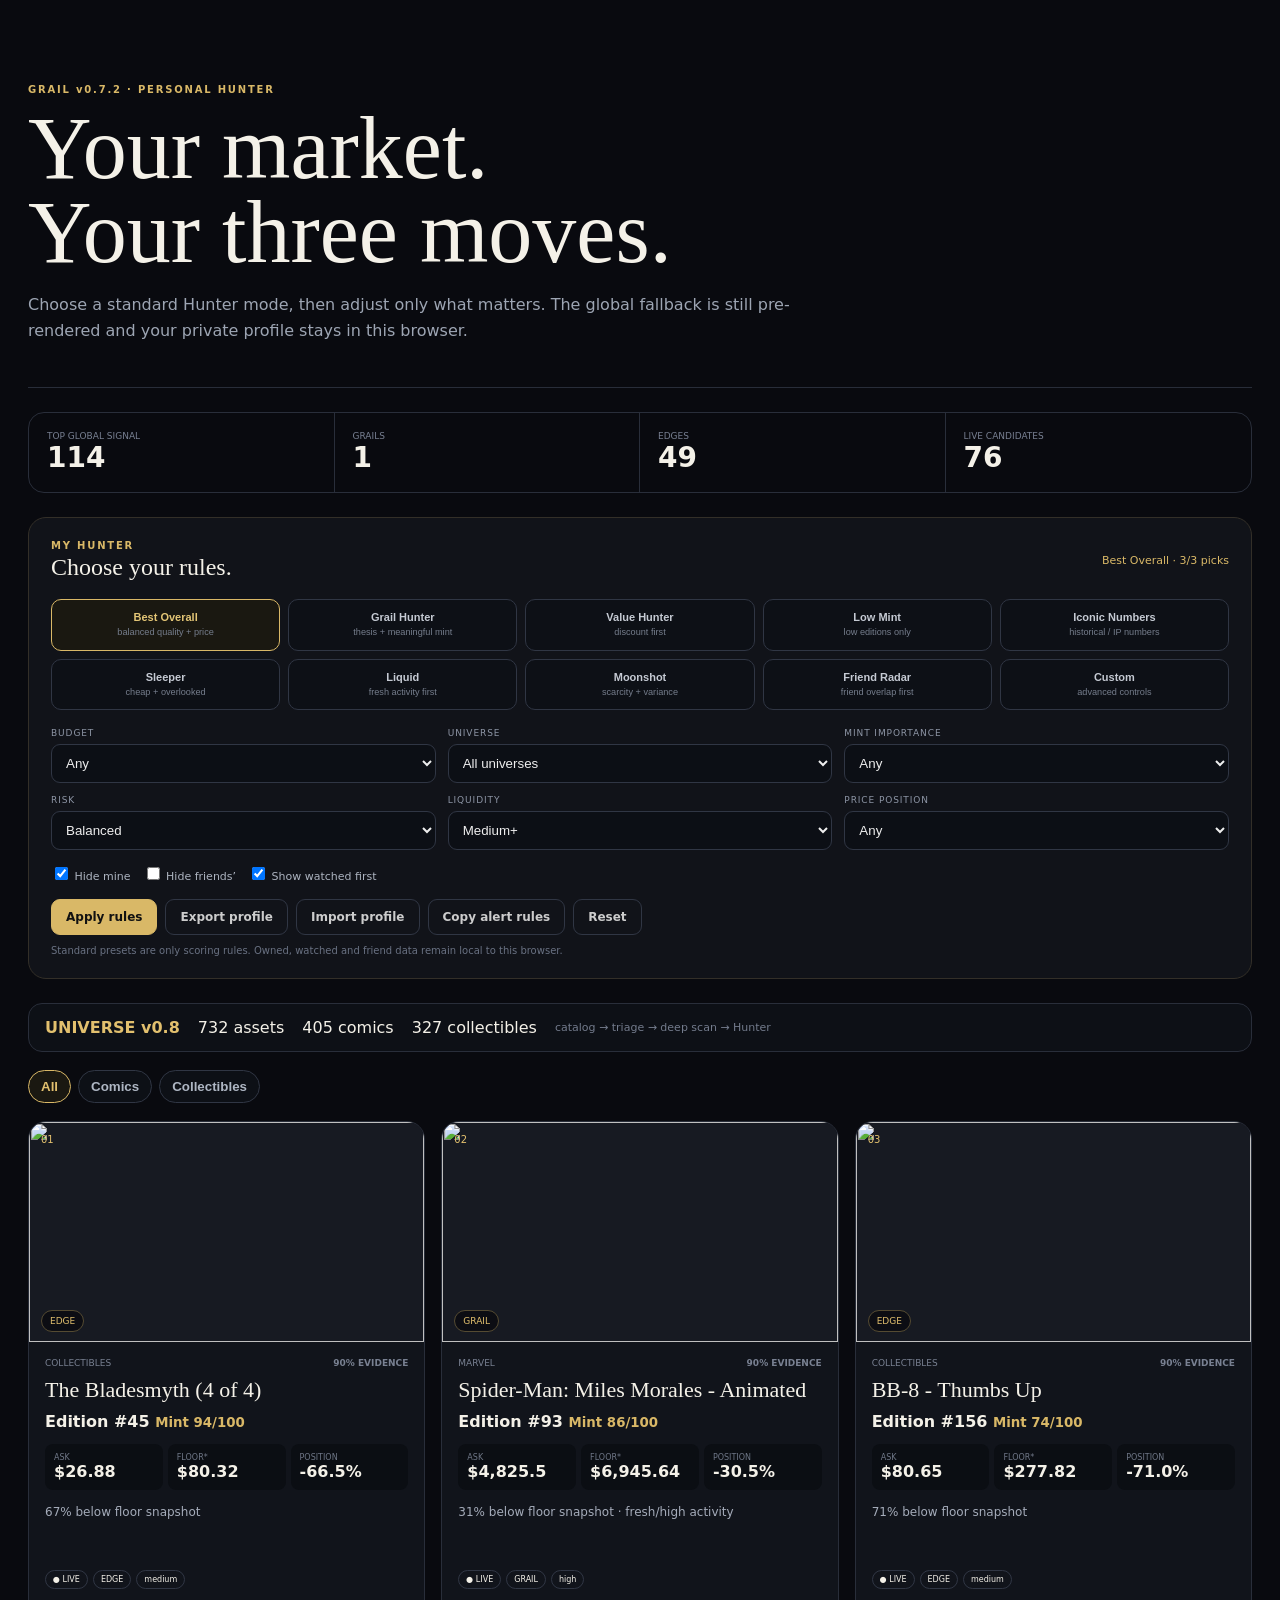
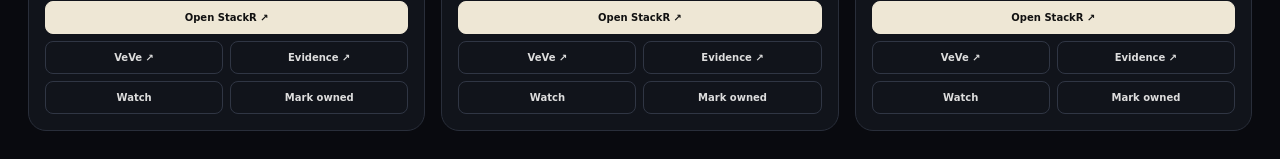
==== commit 734b66b8: "data: refresh GRAIL universe + evidence + Hunter [skip ci]" ====
--- a/share/grail-personal-hunter.html
+++ b/share/grail-personal-hunter.html
@@ -1,6 +1,6 @@
 <!doctype html><html><head><meta charset="utf-8"><meta name="viewport" content="width=device-width,initial-scale=1"><title>GRAIL Personal Hunter</title><style>*{box-sizing:border-box}body{margin:0;background:#090a0f;color:#f4f1e8;font-family:Inter,system-ui,sans-serif}main{max-width:1320px;margin:auto;padding:28px}h1,h2,h3{font-family:Georgia,serif;font-weight:400}.hero{padding:56px 0 28px;border-bottom:1px solid #282d39}.eyebrow{letter-spacing:.18em;color:#d9b867;font-size:10px;font-weight:800}.hero h1{font-size:clamp(46px,7vw,88px);line-height:.96;margin:12px 0}.hero p{max-width:820px;color:#9da5b3;line-height:1.6}.metrics{display:grid;grid-template-columns:repeat(4,1fr);margin:24px 0;border:1px solid #292e3a;border-radius:16px;overflow:hidden}.metrics div{padding:18px;border-right:1px solid #292e3a}.metrics div:last-child{border:0}.metrics small{display:block;color:#788092;font-size:9px}.metrics b{font-size:28px}.personal{border:1px solid #332f28;background:#111319;padding:22px;border-radius:18px;margin:24px 0}.personal-head{display:flex;justify-content:space-between;gap:20px;align-items:center}.personal h2{margin:3px 0 0}.preset-grid{display:grid;grid-template-columns:repeat(5,1fr);gap:8px;margin:18px 0}.preset{border:1px solid #303644;background:#0d1016;color:#c5cad3;padding:11px 8px;border-radius:10px;font-weight:700;font-size:11px;cursor:pointer}.preset.active{border-color:#d9b867;background:#1a1811;color:#e4c676}.preset small{display:block;color:#757d8c;font-weight:500;margin-top:4px;line-height:1.25}.controls{display:grid;grid-template-columns:repeat(3,1fr);gap:12px;margin-top:14px}.field{display:flex;flex-direction:column;gap:6px}.field>label{font-size:9px;color:#8e96a6;text-transform:uppercase;letter-spacing:.1em}.field select,.field input[type=text],.field textarea{background:#0c0f15;color:#eee;border:1px solid #303644;border-radius:9px;padding:10px;width:100%}.toggles{display:flex;gap:12px;flex-wrap:wrap;margin-top:14px}.toggles label{font-size:11px;color:#adb4c0}.custom{display:none;margin-top:14px;padding-top:14px;border-top:1px solid #272c37}.custom.show{display:grid;grid-template-columns:1fr 1fr;gap:12px}.buttons{display:flex;flex-wrap:wrap;gap:8px;margin-top:16px}.buttons button,.fileButton{border:1px solid #d9b867;background:#d9b867;color:#111;padding:10px 14px;border-radius:9px;font:700 12px Inter,system-ui;cursor:pointer}.buttons .secondary,.fileButton.secondary{background:transparent;color:#ccc;border-color:#303644}.privacy{font-size:10px;color:#697182;margin-top:10px}.grid{display:grid;grid-template-columns:repeat(3,1fr);gap:16px}.card{position:relative;overflow:hidden;background:#11141b;border:1px solid #292e3a;border-radius:18px}.rank{position:absolute;z-index:2;top:12px;left:12px;font-size:10px;color:#e2c06e}.media{height:220px;position:relative;background:#171a22}.media img{width:100%;height:100%;object-fit:cover}.media span{position:absolute;bottom:10px;left:12px;background:#090b10cc;border:1px solid #554b32;color:#e2c06e;border-radius:99px;padding:5px 8px;font-size:9px}.body{padding:16px}.meta{display:flex;justify-content:space-between;color:#798192;font-size:9px;text-transform:uppercase}.body h3{font-size:22px;margin:9px 0}.mint{font-weight:800}.mint small{color:#d9b867}.prices{display:grid;grid-template-columns:repeat(3,1fr);gap:5px;margin:13px 0}.prices div{background:#0b0e13;padding:9px;border-radius:8px}.prices small{display:block;color:#6f7787;font-size:8px}.personalWhy{min-height:55px;color:#a5acba;font-size:12px;line-height:1.5}.badges{display:flex;gap:5px;flex-wrap:wrap}.badges span{border:1px solid #303644;border-radius:99px;padding:4px 7px;font-size:8px}.actions{display:grid;grid-template-columns:1fr 1fr;gap:7px;margin-top:12px}.actions a,.actions button{padding:10px;border:1px solid #303644;border-radius:8px;text-align:center;color:#ddd;text-decoration:none;font:600 10px Inter,system-ui;background:transparent;cursor:pointer}.actions .primary{grid-column:1/-1;background:#eee7d5;color:#111;border-color:#eee7d5;font-weight:800}.actions .active{border-color:#d9b867;color:#e2c06e;background:#1a1811}.status{color:#d9b867;font-size:11px}.empty{grid-column:1/-1;padding:50px;border:1px dashed #303644;border-radius:14px;text-align:center;color:#8d95a4}.toast{position:fixed;left:50%;bottom:20px;transform:translateX(-50%);background:#171a22;border:1px solid #353b49;padding:10px 14px;border-radius:9px;opacity:0;transition:.2s;pointer-events:none}.toast.show{opacity:1}@media(max-width:1000px){.preset-grid{grid-template-columns:repeat(2,1fr)}.controls{grid-template-columns:1fr 1fr}.grid{grid-template-columns:1fr}.metrics{grid-template-columns:1fr 1fr}}@media(max-width:620px){.controls,.custom{grid-template-columns:1fr}.preset-grid{grid-template-columns:1fr 1fr}.personal-head{align-items:flex-start;flex-direction:column}}</style><style>.universeKind{border:1px solid #303644;background:#0d1016;color:#aeb6c3;padding:8px 12px;border-radius:99px;font-weight:700;cursor:pointer}.universeKind.active{border-color:#d9b867;color:#e2c06e;background:#1a1811}.kindBadge{border-color:#3a4050!important;color:#9ba5b6!important}</style></head><body><main>
 <section class="hero"><div class="eyebrow">GRAIL v0.7.2 · PERSONAL HUNTER</div><h1>Your market.<br>Your three moves.</h1><p>Choose a standard Hunter mode, then adjust only what matters. The global fallback is still pre-rendered and your private profile stays in this browser.</p></section>
-<section class="metrics"><div><small>TOP GLOBAL SIGNAL</small><b>114</b></div><div><small>GRAILS</small><b>1</b></div><div><small>EDGES</small><b>48</b></div><div><small>LIVE CANDIDATES</small><b>78</b></div></section>
+<section class="metrics"><div><small>TOP GLOBAL SIGNAL</small><b>114</b></div><div><small>GRAILS</small><b>1</b></div><div><small>EDGES</small><b>49</b></div><div><small>LIVE CANDIDATES</small><b>76</b></div></section>
 <section class="personal"><div class="personal-head"><div><div class="eyebrow">MY HUNTER</div><h2>Choose your rules.</h2></div><div id="personalStatus" class="status">Best Overall</div></div>
 <div class="preset-grid">
 <button class="preset" data-preset="best">Best Overall<small>balanced quality + price</small></button>
@@ -24,7 +24,7 @@
 <div class="toggles"><label><input id="hideMine" type="checkbox" checked> Hide mine</label><label><input id="hideFriends" type="checkbox"> Hide friends’</label><label><input id="watchFirst" type="checkbox" checked> Show watched first</label></div>
 <div id="custom" class="custom"><div class="field"><label>Custom budget</label><input id="customBudget" type="text" inputmode="decimal" placeholder="e.g. 750"></div><div class="field"><label>Optional interests</label><input id="terms" type="text" placeholder="Spider-Man, Yoda, Mickey"></div><div class="field"><label>Friends — local only</label><textarea id="friends" rows="3" placeholder="Friend | 0x12...abcd"></textarea></div></div>
 <div class="buttons"><button id="apply">Apply rules</button><button id="exportProfile" class="secondary">Export profile</button><label class="fileButton secondary">Import profile<input id="importProfile" type="file" accept="application/json" hidden></label><button id="copyAlert" class="secondary">Copy alert rules</button><button id="reset" class="secondary">Reset</button></div><div class="privacy">Standard presets are only scoring rules. Owned, watched and friend data remain local to this browser.</div></section>
-<section id="universeCoverage" style="margin:18px 0;padding:14px 16px;border:1px solid #292e3a;border-radius:14px;background:#0d1016;display:flex;gap:18px;align-items:center;flex-wrap:wrap"><b style="color:#e2c06e">UNIVERSE v0.8</b><span>730 assets</span><span>403 comics</span><span>327 collectibles</span><span style="color:#737b8c;font-size:11px">catalog → triage → deep scan → Hunter</span></section><div id="kindFilter" style="display:flex;gap:7px;margin:0 0 18px"><button data-kind="all" class="universeKind active">All</button><button data-kind="comic" class="universeKind">Comics</button><button data-kind="collectible" class="universeKind">Collectibles</button></div><section id="grid" class="grid"><article class="card"><div class="rank">01</div><div class="media"><img src="https://d11unjture0ske.cloudfront.net/collectible_type_image.29349b61-c522-4bc5-9fc5-dd34ee1862df.a2936841-27db-43af-8705-99439741c1f2.full.jpeg" alt="" loading="lazy"><span>EDGE</span></div><div class="body"><div class="meta"><span>Collectibles</span><b>90% evidence</b></div><h3>The Bladesmyth (4 of 4)</h3><div class="mint">Edition #45 <small>Mint 94/100</small></div><div class="prices"><div><small>ASK</small><b>$26.96</b></div><div><small>FLOOR*</small><b>$80.32</b></div><div><small>POSITION</small><b>-66.4%</b></div></div><p class="personalWhy">latest provider-reported event for this mint is 4d old</p><div class="badges"><span>● LIVE</span><span>EDGE</span></div><div class="actions"><a class="primary" href="https://www.stackr.world/collections/veve/collectible/29349b61-c522-4bc5-9fc5-dd34ee1862df" target="_blank" rel="noopener">Open StackR ↗</a><a href="https://www.veve.me/collectibles/en/market/collectibles/29349b61-c522-4bc5-9fc5-dd34ee1862df" target="_blank" rel="noopener">VeVe ↗</a><a href="https://vevealpha.com/c/the-bladesmyth-4-of-4-secret-rare" target="_blank" rel="noopener">Evidence ↗</a></div></div></article><article class="card"><div class="rank">02</div><div class="media"><img src="https://d11unjture0ske.cloudfront.net/collectible_type_image.7475a966-ed09-4fa8-9b3f-ca6833ea98af.3a6188f2-4085-423b-a27e-ecb17f2deebb.full.jpeg" alt="" loading="lazy"><span>GRAIL</span></div><div class="body"><div class="meta"><span>Marvel</span><b>90% evidence</b></div><h3>Spider-Man: Miles Morales - Animated</h3><div class="mint">Edition #93 <small>Mint 86/100</small></div><div class="prices"><div><small>ASK</small><b>$4,838.78</b></div><div><small>FLOOR*</small><b>$7,161.44</b></div><div><small>POSITION</small><b>-32.4%</b></div></div><p class="personalWhy">latest provider-reported event for this mint is 1d old</p><div class="badges"><span>● LIVE</span><span>GRAIL</span></div><div class="actions"><a class="primary" href="https://www.stackr.world/collections/veve/collectible/7475a966-ed09-4fa8-9b3f-ca6833ea98af" target="_blank" rel="noopener">Open StackR ↗</a><a href="https://www.veve.me/collectibles/en/market/collectibles/7475a966-ed09-4fa8-9b3f-ca6833ea98af" target="_blank" rel="noopener">VeVe ↗</a><a href="https://vevealpha.com/c/spider-man-miles-morales-animated" target="_blank" rel="noopener">Evidence ↗</a></div></div></article><article class="card"><div class="rank">03</div><div class="media"><img src="https://d11unjture0ske.cloudfront.net/comic_cover.78e7f81f-9032-4596-b8cd-14a5df3fbcd2.38c2ad22-7c7c-4bf1-91cc-1cfded7b5da0.low.webp" alt="" loading="lazy"><span>EDGE</span></div><div class="body"><div class="meta"><span>Comics</span><b>90% evidence</b></div><h3>The Amazing Spider-Man #1000</h3><div class="mint">Edition #98 <small>Mint 86/100</small></div><div class="prices"><div><small>ASK</small><b>$401.39</b></div><div><small>FLOOR*</small><b>$747.34</b></div><div><small>POSITION</small><b>-46.3%</b></div></div><p class="personalWhy">latest provider-reported event for this mint is 13d old</p><div class="badges"><span>● LIVE</span><span>EDGE</span></div><div class="actions"><a class="primary" href="https://www.stackr.world/collections/veve/comic-cover/78e7f81f-9032-4596-b8cd-14a5df3fbcd2" target="_blank" rel="noopener">Open StackR ↗</a><a href="https://www.veve.me/collectibles/en/market/comics/78e7f81f-9032-4596-b8cd-14a5df3fbcd2" target="_blank" rel="noopener">VeVe ↗</a><a href="https://vevealpha.com/c/the-amazing-spider-man-secret-rare-78e7f8" target="_blank" rel="noopener">Evidence ↗</a></div></div></article></section><script id="grailData" type="application/json">[{"collectible":"Spider-Man: Miles Morales - Animated","mint":93,"ask_usd":4838.78,"ask_omi":17950000,"omi_usd":0.00026957,"floor_usd":7161.44,"premium_to_floor_pct":-32.43,"mint_score":86.0,"opportunity_score":80.74,"confidence":90.0,"reasons":["latest provider-reported event for this mint is 1d old","current ask is 32% below daily StackR floor snapshot \u2014 verify live floor","repriced 17,950,000 OMI at current OMI/USD 0.00026957","low edition #93"],"source_url":"https://vevealpha.com/c/spider-man-miles-morales-animated","observed_at":"2026-10-25T01:31:28.534815+00:00","listed_date":"2026-10-24","age_days":1,"actionability":"verify-now","stackr_url":"https://www.stackr.world/collections/veve/collectible/7475a966-ed09-4fa8-9b3f-ca6833ea98af","veve_url":"https://www.veve.me/collectibles/en/market/collectibles/7475a966-ed09-4fa8-9b3f-ca6833ea98af","image_url":"https://d11unjture0ske.cloudfront.net/collectible_type_image.7475a966-ed09-4fa8-9b3f-ca6833ea98af.3a6188f2-4085-423b-a27e-ecb17f2deebb.full.jpeg","category":"Marvel","asset_kind":"collectible","catalog_mcap":1394400.0,"catalog_floor_usd":9999.0,"catalog_supply":null,"catalog_holders":null,"catalog_sales30":null,"catalog_grade":null,"catalog_is_fa":null,"provider_grail":true,"provider_alpha":false,"provider_alpha_why":[],"catalog_floor_vs_sales_pct":null,"discovery_source":"universe","signal_class":"GRAIL","why":"Thesis-grade mint significance plus sane price positioning. Verify live inventory, owner and recent realised sales before acting.","owner_status":"unresolved","owner":null,"availability_status":"provider-current-unverified","live_status":"live","first_seen":"2026-09-09T09:33:39.092462+00:00","last_seen":"2026-10-25T01:31:31.018232+00:00","disappeared_at":null},{"collectible":"The Bladesmyth (4 of 4)","mint":45,"ask_usd":26.96,"ask_omi":100000,"omi_usd":0.00026957,"floor_usd":80.32,"premium_to_floor_pct":-66.44,"mint_score":94.0,"opportunity_score":94.67,"confidence":90.0,"reasons":["latest provider-reported event for this mint is 4d old","current ask is 66% below daily StackR floor snapshot \u2014 verify live floor","repriced 100,000 OMI at current OMI/USD 0.00026957","low edition #45"],"source_url":"https://vevealpha.com/c/the-bladesmyth-4-of-4-secret-rare","observed_at":"2026-10-25T01:31:30.363530+00:00","listed_date":"2026-10-21","age_days":4,"actionability":"verify-now","stackr_url":"https://www.stackr.world/collections/veve/collectible/29349b61-c522-4bc5-9fc5-dd34ee1862df","veve_url":"https://www.veve.me/collectibles/en/market/collectibles/29349b61-c522-4bc5-9fc5-dd34ee1862df","image_url":"https://d11unjture0ske.cloudfront.net/collectible_type_image.29349b61-c522-4bc5-9fc5-dd34ee1862df.a2936841-27db-43af-8705-99439741c1f2.full.jpeg","category":"Collectibles","asset_kind":"collectible","catalog_mcap":2115.0,"catalog_floor_usd":45.0,"catalog_supply":null,"catalog_holders":null,"catalog_sales30":null,"catalog_grade":null,"catalog_is_fa":null,"provider_grail":false,"provider_alpha":false,"provider_alpha_why":[],"catalog_floor_vs_sales_pct":null,"discovery_source":"universe","signal_class":"EDGE","why":"Price dislocation versus the latest daily StackR floor snapshot. Useful lead, not proof of a grail.","owner_status":"unresolved","owner":null,"availability_status":"provider-current-unverified","live_status":"live","first_seen":"2026-10-21T10:30:27.246683+00:00","last_seen":"2026-10-25T01:31:31.018232+00:00","disappeared_at":"2026-10-21T19:30:54.603955+00:00"},{"collectible":"The Amazing Spider-Man #1000","mint":98,"ask_usd":401.39,"ask_omi":1489000,"omi_usd":0.00026957,"floor_usd":747.34,"premium_to_floor_pct":-46.29,"mint_score":86.0,"opportunity_score":86.31,"confidence":90.0,"reasons":["latest provider-reported event for this mint is 13d old","current ask is 46% below daily StackR floor snapshot \u2014 verify live floor","repriced 1,489,000 OMI at current OMI/USD 0.00026957","low edition #98"],"source_url":"https://vevealpha.com/c/the-amazing-spider-man-secret-rare-78e7f8","observed_at":"2026-10-25T01:31:29.948212+00:00","listed_date":"2026-10-12","age_days":13,"actionability":"verify-now","stackr_url":"https://www.stackr.world/collections/veve/comic-cover/78e7f81f-9032-4596-b8cd-14a5df3fbcd2","veve_url":"https://www.veve.me/collectibles/en/market/comics/78e7f81f-9032-4596-b8cd-14a5df3fbcd2","image_url":"https://d11unjture0ske.cloudfront.net/comic_cover.78e7f81f-9032-4596-b8cd-14a5df3fbcd2.38c2ad22-7c7c-4bf1-91cc-1cfded7b5da0.low.webp","category":"Comics","asset_kind":"comic","catalog_mcap":29001.0,"catalog_floor_usd":999.0,"catalog_supply":null,"catalog_holders":null,"catalog_sales30":null,"catalog_grade":null,"catalog_is_fa":null,"provider_grail":false,"provider_alpha":false,"provider_alpha_why":[],"catalog_floor_vs_sales_pct":null,"discovery_source":"universe","signal_class":"EDGE","why":"Price dislocation versus the latest daily StackR floor snapshot. Useful lead, not proof of a grail.","owner_status":"unresolved","owner":null,"availability_status":"provider-current-unverified","live_status":"live","first_seen":"2026-10-11T02:06:37.154438+00:00","last_seen":"2026-10-25T01:31:31.018232+00:00","disappeared_at":null},{"collectible":"BB-8 - Thumbs Up","mint":156,"ask_usd":80.87,"ask_omi":299999,"omi_usd":0.00026957,"floor_usd":277.82,"premium_to_floor_pct":-70.89,"mint_score":74.0,"opportunity_score":83.8,"confidence":90.0,"reasons":["latest provider-reported event for this mint is 3d old","current ask is 71% below daily StackR floor snapshot \u2014 verify live floor","repriced 299,999 OMI at current OMI/USD 0.00026957","top ~1% low edition"],"source_url":"https://vevealpha.com/c/bb-8-thumbs-up","observed_at":"2026-10-25T01:31:30.520740+00:00","listed_date":"2026-10-22","age_days":3,"actionability":"verify-now","stackr_url":"https://www.stackr.world/collections/veve/collectible/1cdb7278-0d85-493d-90ab-85bd3faac35f","veve_url":"https://www.veve.me/collectibles/en/market/collectibles/1cdb7278-0d85-493d-90ab-85bd3faac35f","image_url":"https://d11unjture0ske.cloudfront.net/collectible_type_image.1cdb7278-0d85-493d-90ab-85bd3faac35f.d38e33f1-d336-4359-b083-03819250e441.full.jpeg","category":"Collectibles","asset_kind":"collectible","catalog_mcap":39775.0,"catalog_floor_usd":185.0,"catalog_supply":null,"catalog_holders":null,"catalog_sales30":null,"catalog_grade":null,"catalog_is_fa":null,"provider_grail":false,"provider_alpha":false,"provider_alpha_why":[],"catalog_floor_vs_sales_pct":null,"discovery_source":"universe","signal_class":"EDGE","why":"Price dislocation versus the latest daily StackR floor snapshot. Useful lead, not proof of a grail.","owner_status":"unresolved","owner":null,"availability_status":"provider-current-unverified","live_status":"live","first_seen":"2026-10-10T01:09:43.848944+00:00","last_seen":"2026-10-25T01:31:31.018232+00:00","disappeared_at":"2026-10-11T02:06:37.154438+00:00"},{"collectible":"Raphael - Classic (Special Edition)","mint":56,"ask_usd":633.49,"ask_omi":2350000,"omi_usd":0.00026957,"floor_usd":777.9,"premium_to_floor_pct":-18.56,"mint_score":86.0,"opportunity_score":77.04,"confidence":90.0,"reasons":["latest provider-reported event for this mint is 5d old","current ask is 19% below daily StackR floor snapshot \u2014 verify live floor","repriced 2,350,000 OMI at current OMI/USD 0.00026957","low edition #56"],"source_url":"https://vevealpha.com/c/raphael-classic-special-edition","observed_at":"2026-10-25T01:31:29.674204+00:00","listed_date":"2026-10-20","age_days":5,"actionability":"verify-now","stackr_url":"https://www.stackr.world/collections/veve/collectible/687ad0c0-c8b5-48a7-9ac9-792b8ef95981","veve_url":"https://www.veve.me/collectibles/en/market/collectibles/687ad0c0-c8b5-48a7-9ac9-792b8ef95981","image_url":"https://d11unjture0ske.cloudfront.net/collectible_type_image.687ad0c0-c8b5-48a7-9ac9-792b8ef95981.1335d6c4-3878-4b48-8a16-ca4926856769.full.jpeg","category":"Collectibles","asset_kind":"collectible","catalog_mcap":65250.0,"catalog_floor_usd":750.0,"catalog_supply":87,"catalog_holders":55,"catalog_sales30":3,"catalog_grade":"A","catalog_is_fa":true,"provider_grail":false,"provider_alpha":true,"provider_alpha_why":["3 cheapest of 45 graded collectibles on market cap \u2014 worth $65,250 against a $262,792 median for A collectibles."],"catalog_floor_vs_sales_pct":53.0,"discovery_source":"universe","signal_class":"EDGE","why":"Price dislocation versus the latest daily StackR floor snapshot. Useful lead, not proof of a grail.","owner_status":"unresolved","owner":null,"availability_status":"provider-current-unverified","live_status":"live","first_seen":"2026-09-09T13:55:41.951000+00:00","last_seen":"2026-10-25T01:31:31.018232+00:00","disappeared_at":"2026-09-13T19:41:12.539000+00:00"},{"collectible":"Spider-Man: Miles Morales - Animated","mint":112,"ask_usd":5121.83,"ask_omi":19000000,"omi_usd":0.00026957,"floor_usd":7161.44,"premium_to_floor_pct":-28.48,"mint_score":74.0,"opportunity_score":74.72,"confidence":90.0,"reasons":["latest provider-reported event for this mint is 2d old","current ask is 28% below daily StackR floor snapshot \u2014 verify live floor","repriced 19,000,000 OMI at current OMI/USD 0.00026957","top ~1% low edition"],"source_url":"https://vevealpha.com/c/spider-man-miles-morales-animated","observed_at":"2026-10-25T01:31:28.534815+00:00","listed_date":"2026-10-23","age_days":2,"actionability":"verify-now","stackr_url":"https://www.stackr.world/collections/veve/collectible/7475a966-ed09-4fa8-9b3f-ca6833ea98af","veve_url":"https://www.veve.me/collectibles/en/market/collectibles/7475a966-ed09-4fa8-9b3f-ca6833ea98af","image_url":"https://d11unjture0ske.cloudfront.net/collectible_type_image.7475a966-ed09-4fa8-9b3f-ca6833ea98af.3a6188f2-4085-423b-a27e-ecb17f2deebb.full.jpeg","category":"Marvel","asset_kind":"collectible","catalog_mcap":1394400.0,"catalog_floor_usd":9999.0,"catalog_supply":null,"catalog_holders":null,"catalog_sales30":null,"catalog_grade":null,"catalog_is_fa":null,"provider_grail":true,"provider_alpha":false,"provider_alpha_why":[],"catalog_floor_vs_sales_pct":null,"discovery_source":"universe","signal_class":"EDGE","why":"Price dislocation versus the latest daily StackR floor snapshot. Useful lead, not proof of a grail.","owner_status":"unresolved","owner":null,"availability_status":"provider-current-unverified","live_status":"live","first_seen":"2026-09-09T09:33:39.092462+00:00","last_seen":"2026-10-25T01:31:31.018232+00:00","disappeared_at":"2026-09-22T00:14:39.869044+00:00"},{"collectible":"I am a Jedi, like my father before me","mint":189,"ask_usd":296.53,"ask_omi":1100000,"omi_usd":0.00026957,"floor_usd":385.62,"premium_to_floor_pct":-23.1,"mint_score":74.0,"opportunity_score":72.69,"confidence":90.0,"reasons":["latest provider-reported event for this mint is 14d old","current ask is 23% below daily StackR floor snapshot \u2014 verify live floor","repriced 1,100,000 OMI at current OMI/USD 0.00026957","top ~1% low edition"],"source_url":"https://vevealpha.com/c/i-am-a-jedi-like-my-father-before-me","observed_at":"2026-10-25T01:31:30.337028+00:00","listed_date":"2026-10-11","age_days":14,"actionability":"verify-now","stackr_url":"https://www.stackr.world/collections/veve/collectible/d29aedf0-6420-4549-b702-27b7d49a8d20","veve_url":"https://www.veve.me/collectibles/en/market/collectibles/d29aedf0-6420-4549-b702-27b7d49a8d20","image_url":"https://d11unjture0ske.cloudfront.net/collectible_type_image.d29aedf0-6420-4549-b702-27b7d49a8d20.bf79ef97-b510-47da-bf4f-2c91a3e41ac1.full.jpeg","category":"Collectibles","asset_kind":"collectible","catalog_mcap":195840.0,"catalog_floor_usd":777.0,"catalog_supply":null,"catalog_holders":null,"catalog_sales30":null,"catalog_grade":null,"catalog_is_fa":null,"provider_grail":false,"provider_alpha":false,"provider_alpha_why":[],"catalog_floor_vs_sales_pct":null,"discovery_source":"universe","signal_class":"EDGE","why":"Price dislocation versus the latest daily StackR floor snapshot. Useful lead, not proof of a grail.","owner_status":"unresolved","owner":null,"availability_status":"provider-current-unverified","live_status":"live","first_seen":"2026-10-12T15:57:32.597880+00:00","last_seen":"2026-10-25T01:31:31.018232+00:00","disappeared_at":null},{"collectible":"Marvel/DC: Deadpool/Batman #1","mint":567,"ask_usd":606.53,"ask_omi":2250000,"omi_usd":0.00026957,"floor_usd":1652.64,"premium_to_floor_pct":-63.3,"mint_score":48.0,"opportunity_score":69.87,"confidence":90.0,"reasons":["latest provider-reported event for this mint is 2d old","current ask is 63% below daily StackR floor snapshot \u2014 verify live floor","repriced 2,250,000 OMI at current OMI/USD 0.00026957","sequential digits #567"],"source_url":"https://vevealpha.com/c/marvel-dc-deadpool-batman-secret-rare","observed_at":"2026-10-25T01:31:30.282103+00:00","listed_date":"2026-10-23","age_days":2,"actionability":"verify-now","stackr_url":"https://www.stackr.world/collections/veve/comic-cover/f75faf5d-2650-4712-b05d-51b36b707411","veve_url":"https://www.veve.me/collectibles/en/market/comics/f75faf5d-2650-4712-b05d-51b36b707411","image_url":"https://d11unjture0ske.cloudfront.net/comic_cover.f75faf5d-2650-4712-b05d-51b36b707411.bac50de3-0092-46db-8c94-1bd1e862c6a5.full.webp","category":"Comics","asset_kind":"comic","catalog_mcap":399.0,"catalog_floor_usd":795.0,"catalog_supply":null,"catalog_holders":null,"catalog_sales30":null,"catalog_grade":null,"catalog_is_fa":null,"provider_grail":false,"provider_alpha":false,"provider_alpha_why":[],"catalog_floor_vs_sales_pct":null,"discovery_source":"universe","signal_class":"EDGE","why":"Price dislocation versus the latest daily StackR floor snapshot. Useful lead, not proof of a grail.","owner_status":"unresolved","owner":null,"availability_status":"provider-current-unverified","live_status":"live","first_seen":"2026-09-09T13:55:41.951000+00:00","last_seen":"2026-10-25T01:31:31.018232+00:00","disappeared_at":"2026-10-05T16:21:10.507628+00:00"},{"collectible":"The Amazing Spider-Man #1000","mint":819,"ask_usd":377.13,"ask_omi":1399000,"omi_usd":0.00026957,"floor_usd":747.34,"premium_to_floor_pct":-49.54,"mint_score":0.0,"opportunity_score":52.91,"confidence":83.0,"reasons":["latest provider-reported event for this mint is 12d old","current ask is 50% below daily StackR floor snapshot \u2014 verify live floor","repriced 1,399,000 OMI at current OMI/USD 0.00026957"],"source_url":"https://vevealpha.com/c/the-amazing-spider-man-secret-rare-78e7f8","observed_at":"2026-10-25T01:31:29.948212+00:00","listed_date":"2026-10-13","age_days":12,"actionability":"verify-now","stackr_url":"https://www.stackr.world/collections/veve/comic-cover/78e7f81f-9032-4596-b8cd-14a5df3fbcd2","veve_url":"https://www.veve.me/collectibles/en/market/comics/78e7f81f-9032-4596-b8cd-14a5df3fbcd2","image_url":"https://d11unjture0ske.cloudfront.net/comic_cover.78e7f81f-9032-4596-b8cd-14a5df3fbcd2.38c2ad22-7c7c-4bf1-91cc-1cfded7b5da0.low.webp","category":"Comics","asset_kind":"comic","catalog_mcap":29001.0,"catalog_floor_usd":999.0,"catalog_supply":null,"catalog_holders":null,"catalog_sales30":null,"catalog_grade":null,"catalog_is_fa":null,"provider_grail":false,"provider_alpha":false,"provider_alpha_why":[],"catalog_floor_vs_sales_pct":null,"discovery_source":"universe","signal_class":"EDGE","why":"Price dislocation versus the latest daily StackR floor snapshot. Useful lead, not proof of a grail.","owner_status":"unresolved","owner":null,"availability_status":"provider-current-unverified","live_status":"live","first_seen":"2026-10-05T16:21:10.507628+00:00","last_seen":"2026-10-25T01:31:31.018232+00:00","disappeared_at":"2026-10-06T21:51:11.015786+00:00"},{"collectible":"Darth Vader Samurai - Crimson Descent","mint":646,"ask_usd":9.43,"ask_omi":35000,"omi_usd":0.00026957,"floor_usd":22.23,"premium_to_floor_pct":-57.56,"mint_score":0.0,"opportunity_score":52.83,"confidence":83.0,"reasons":["latest provider-reported event for this mint is 4d old","current ask is 58% below daily StackR floor snapshot \u2014 verify live floor","repriced 35,000 OMI at current OMI/USD 0.00026957"],"source_url":"https://vevealpha.com/c/darth-vader-samurai-crimson-descent","observed_at":"2026-10-25T01:31:28.699336+00:00","listed_date":"2026-10-21","age_days":4,"actionability":"verify-now","stackr_url":"https://www.stackr.world/collections/veve/collectible/868fe1f8-cc4a-421a-877c-198bd0262274","veve_url":"https://www.veve.me/collectibles/en/market/collectibles/868fe1f8-cc4a-421a-877c-198bd0262274","image_url":"https://d11unjture0ske.cloudfront.net/collectible_type_image.868fe1f8-cc4a-421a-877c-198bd0262274.c23ca161-1730-49bf-9557-83a32a1c9fec.full.jpeg","category":"Star Wars","asset_kind":"collectible","catalog_mcap":null,"catalog_floor_usd":null,"catalog_supply":null,"catalog_holders":null,"catalog_sales30":null,"catalog_grade":null,"catalog_is_fa":null,"provider_grail":false,"provider_alpha":false,"provider_alpha_why":[],"catalog_floor_vs_sales_pct":null,"discovery_source":"curated","signal_class":"EDGE","why":"Price dislocation versus the latest daily StackR floor snapshot. Useful lead, not proof of a grail.","owner_status":"unresolved","owner":null,"availability_status":"provider-current-unverified","live_status":"live","first_seen":"2026-10-21T15:31:47.638981+00:00","last_seen":"2026-10-25T01:31:31.018232+00:00","disappeared_at":null},{"collectible":"Marvel & Disney: What If\u2026? Goofy Became Spider-Man #1","mint":377,"ask_usd":4.29,"ask_omi":15900,"omi_usd":0.00026957,"floor_usd":8.33,"premium_to_floor_pct":-48.55,"mint_score":0.0,"opportunity_score":52.81,"confidence":83.0,"reasons":["latest provider-reported event for this mint is 9d old","current ask is 49% below daily StackR floor snapshot \u2014 verify live floor","repriced 15,900 OMI at current OMI/USD 0.00026957"],"source_url":"https://vevealpha.com/c/marvel-disney-what-if-goofy-became-spider-man-common","observed_at":"2026-10-25T01:31:28.460788+00:00","listed_date":"2026-10-16","age_days":9,"actionability":"verify-now","stackr_url":"https://www.stackr.world/collections/veve/comic-cover/96efdc03-c20e-4816-9644-248821fcbb9a","veve_url":"https://www.veve.me/collectibles/en/market/comics/96efdc03-c20e-4816-9644-248821fcbb9a","image_url":"https://d11unjture0ske.cloudfront.net/comic_cover.96efdc03-c20e-4816-9644-248821fcbb9a.cb7db9c0-859c-4060-803b-71790ac85ae1.full.webp","category":"Disney \u00d7 Marvel","asset_kind":"comic","catalog_mcap":1600.0,"catalog_floor_usd":null,"catalog_supply":null,"catalog_holders":null,"catalog_sales30":null,"catalog_grade":null,"catalog_is_fa":null,"provider_grail":false,"provider_alpha":false,"provider_alpha_why":[],"catalog_floor_vs_sales_pct":null,"discovery_source":"universe","signal_class":"EDGE","why":"Price dislocation versus the latest daily StackR floor snapshot. Useful lead, not proof of a grail.","owner_status":"unresolved","owner":null,"availability_status":"provider-current-unverified","live_status":"live","first_seen":"2026-10-16T22:58:50.898731+00:00","last_seen":"2026-10-25T01:31:31.018232+00:00","disappeared_at":null},{"collectible":"Marvel & Disney: What If\u2026? Goofy Became Spider-Man #1","mint":449,"ask_usd":4.29,"ask_omi":15900,"omi_usd":0.00026957,"floor_usd":8.33,"premium_to_floor_pct":-48.55,"mint_score":0.0,"opportunity_score":52.81,"confidence":83.0,"reasons":["latest provider-reported event for this mint is 9d old","current ask is 49% below daily StackR floor snapshot \u2014 verify live floor","repriced 15,900 OMI at current OMI/USD 0.00026957"],"source_url":"https://vevealpha.com/c/marvel-disney-what-if-goofy-became-spider-man-common","observed_at":"2026-10-25T01:31:28.460788+00:00","listed_date":"2026-10-16","age_days":9,"actionability":"verify-now","stackr_url":"https://www.stackr.world/collections/veve/comic-cover/96efdc03-c20e-4816-9644-248821fcbb9a","veve_url":"https://www.veve.me/collectibles/en/market/comics/96efdc03-c20e-4816-9644-248821fcbb9a","image_url":"https://d11unjture0ske.cloudfront.net/comic_cover.96efdc03-c20e-4816-9644-248821fcbb9a.cb7db9c0-859c-4060-803b-71790ac85ae1.full.webp","category":"Disney \u00d7 Marvel","asset_kind":"comic","catalog_mcap":1600.0,"catalog_floor_usd":null,"catalog_supply":null,"catalog_holders":null,"catalog_sales30":null,"catalog_grade":null,"catalog_is_fa":null,"provider_grail":false,"provider_alpha":false,"provider_alpha_why":[],"catalog_floor_vs_sales_pct":null,"discovery_source":"universe","signal_class":"EDGE","why":"Price dislocation versus the latest daily StackR floor snapshot. Useful lead, not proof of a grail.","owner_status":"unresolved","owner":null,"availability_status":"provider-current-unverified","live_status":"live","first_seen":"2026-10-16T22:58:50.898731+00:00","last_seen":"2026-10-25T01:31:31.018232+00:00","disappeared_at":null},{"collectible":"Marvel & Disney: What If\u2026? Goofy Became Spider-Man #1","mint":959,"ask_usd":4.29,"ask_omi":15900,"omi_usd":0.00026957,"floor_usd":8.33,"premium_to_floor_pct":-48.55,"mint_score":0.0,"opportunity_score":52.81,"confidence":83.0,"reasons":["latest provider-reported event for this mint is 9d old","current ask is 49% below daily StackR floor snapshot \u2014 verify live floor","repriced 15,900 OMI at current OMI/USD 0.00026957"],"source_url":"https://vevealpha.com/c/marvel-disney-what-if-goofy-became-spider-man-common","observed_at":"2026-10-25T01:31:28.460788+00:00","listed_date":"2026-10-16","age_days":9,"actionability":"verify-now","stackr_url":"https://www.stackr.world/collections/veve/comic-cover/96efdc03-c20e-4816-9644-248821fcbb9a","veve_url":"https://www.veve.me/collectibles/en/market/comics/96efdc03-c20e-4816-9644-248821fcbb9a","image_url":"https://d11unjture0ske.cloudfront.net/comic_cover.96efdc03-c20e-4816-9644-248821fcbb9a.cb7db9c0-859c-4060-803b-71790ac85ae1.full.webp","category":"Disney \u00d7 Marvel","asset_kind":"comic","catalog_mcap":1600.0,"catalog_floor_usd":null,"catalog_supply":null,"catalog_holders":null,"catalog_sales30":null,"catalog_grade":null,"catalog_is_fa":null,"provider_grail":false,"provider_alpha":false,"provider_alpha_why":[],"catalog_floor_vs_sales_pct":null,"discovery_source":"universe","signal_class":"EDGE","why":"Price dislocation versus the latest daily StackR floor snapshot. Useful lead, not proof of a grail.","owner_status":"unresolved","owner":null,"availability_status":"provider-current-unverified","live_status":"live","first_seen":"2026-10-15T11:58:10.496480+00:00","last_seen":"2026-10-25T01:31:31.018232+00:00","disappeared_at":"2026-10-15T17:17:33.817950+00:00"},{"collectible":"Marvel & Disney: What If\u2026? Goofy Became Spider-Man #1","mint":896,"ask_usd":4.29,"ask_omi":15900,"omi_usd":0.00026957,"floor_usd":8.33,"premium_to_floor_pct":-48.55,"mint_score":0.0,"opportunity_score":52.81,"confidence":83.0,"reasons":["latest provider-reported event for this mint is 9d old","current ask is 49% below daily StackR floor snapshot \u2014 verify live floor","repriced 15,900 OMI at current OMI/USD 0.00026957"],"source_url":"https://vevealpha.com/c/marvel-disney-what-if-goofy-became-spider-man-common","observed_at":"2026-10-25T01:31:28.460788+00:00","listed_date":"2026-10-16","age_days":9,"actionability":"verify-now","stackr_url":"https://www.stackr.world/collections/veve/comic-cover/96efdc03-c20e-4816-9644-248821fcbb9a","veve_url":"https://www.veve.me/collectibles/en/market/comics/96efdc03-c20e-4816-9644-248821fcbb9a","image_url":"https://d11unjture0ske.cloudfront.net/comic_cover.96efdc03-c20e-4816-9644-248821fcbb9a.cb7db9c0-859c-4060-803b-71790ac85ae1.full.webp","category":"Disney \u00d7 Marvel","asset_kind":"comic","catalog_mcap":1600.0,"catalog_floor_usd":null,"catalog_supply":null,"catalog_holders":null,"catalog_sales30":null,"catalog_grade":null,"catalog_is_fa":null,"provider_grail":false,"provider_alpha":false,"provider_alpha_why":[],"catalog_floor_vs_sales_pct":null,"discovery_source":"universe","signal_class":"EDGE","why":"Price dislocation versus the latest daily StackR floor snapshot. Useful lead, not proof of a grail.","owner_status":"unresolved","owner":null,"availability_status":"provider-current-unverified","live_status":"live","first_seen":"2026-10-15T11:58:10.496480+00:00","last_seen":"2026-10-25T01:31:31.018232+00:00","disappeared_at":"2026-10-16T11:48:41.864900+00:00"},{"collectible":"Journey Into Mystery #83","mint":3977,"ask_usd":12.13,"ask_omi":45000,"omi_usd":0.00026957,"floor_usd":27.78,"premium_to_floor_pct":-56.33,"mint_score":0.0,"opportunity_score":52.25,"confidence":83.0,"reasons":["latest provider-reported event for this mint is 3d old","current ask is 56% below daily StackR floor snapshot \u2014 verify live floor","repriced 45,000 OMI at current OMI/USD 0.00026957"],"source_url":"https://vevealpha.com/c/journey-into-mystery-common-769342","observed_at":"2026-10-25T01:31:29.696032+00:00","listed_date":"2026-10-22","age_days":3,"actionability":"verify-now","stackr_url":"https://www.stackr.world/collections/veve/comic-cover/7693425f-edad-4cd9-900c-075b1e26012c","veve_url":"https://www.veve.me/collectibles/en/market/comics/7693425f-edad-4cd9-900c-075b1e26012c","image_url":"https://d11unjture0ske.cloudfront.net/comic_cover.7693425f-edad-4cd9-900c-075b1e26012c.cc882b3f-80a2-474d-b339-d96ffbe39f12.full.jpeg","category":"Comics","asset_kind":"comic","catalog_mcap":131978.0,"catalog_floor_usd":22.0,"catalog_supply":5999,"catalog_holders":3806,"catalog_sales30":4,"catalog_grade":"A+","catalog_is_fa":true,"provider_grail":false,"provider_alpha":true,"provider_alpha_why":["5 cheapest of 34 graded comics on market cap \u2014 worth $131,978 against a $250,711 median for A+ comics."],"catalog_floor_vs_sales_pct":0.0,"discovery_source":"universe","signal_class":"EDGE","why":"Price dislocation versus the latest daily StackR floor snapshot. Useful lead, not proof of a grail.","owner_status":"unresolved","owner":null,"availability_status":"provider-current-unverified","live_status":"live","first_seen":"2026-10-13T23:23:52.436018+00:00","last_seen":"2026-10-25T01:31:31.018232+00:00","disappeared_at":"2026-10-16T16:53:11.362046+00:00"},{"collectible":"Journey Into Mystery #83","mint":8825,"ask_usd":13.48,"ask_omi":50000,"omi_usd":0.00026957,"floor_usd":27.78,"premium_to_floor_pct":-51.48,"mint_score":0.0,"opportunity_score":52.25,"confidence":83.0,"reasons":["latest provider-reported event for this mint is 3d old","current ask is 51% below daily StackR floor snapshot \u2014 verify live floor","repriced 50,000 OMI at current OMI/USD 0.00026957"],"source_url":"https://vevealpha.com/c/journey-into-mystery-common-769342","observed_at":"2026-10-25T01:31:29.696032+00:00","listed_date":"2026-10-22","age_days":3,"actionability":"verify-now","stackr_url":"https://www.stackr.world/collections/veve/comic-cover/7693425f-edad-4cd9-900c-075b1e26012c","veve_url":"https://www.veve.me/collectibles/en/market/comics/7693425f-edad-4cd9-900c-075b1e26012c","image_url":"https://d11unjture0ske.cloudfront.net/comic_cover.7693425f-edad-4cd9-900c-075b1e26012c.cc882b3f-80a2-474d-b339-d96ffbe39f12.full.jpeg","category":"Comics","asset_kind":"comic","catalog_mcap":131978.0,"catalog_floor_usd":22.0,"catalog_supply":5999,"catalog_holders":3806,"catalog_sales30":4,"catalog_grade":"A+","catalog_is_fa":true,"provider_grail":false,"provider_alpha":true,"provider_alpha_why":["5 cheapest of 34 graded comics on market cap \u2014 worth $131,978 against a $250,711 median for A+ comics."],"catalog_floor_vs_sales_pct":0.0,"discovery_source":"universe","signal_class":"EDGE","why":"Price dislocation versus the latest daily StackR floor snapshot. Useful lead, not proof of a grail.","owner_status":"unresolved","owner":null,"availability_status":"provider-current-unverified","live_status":"live","first_seen":"2026-10-23T15:24:00.037031+00:00","last_seen":"2026-10-25T01:31:31.018232+00:00","disappeared_at":null},{"collectible":"Marvel & Disney: What If\u2026? Goofy Became Spider-Man #1","mint":485,"ask_usd":4.58,"ask_omi":17000,"omi_usd":0.00026957,"floor_usd":8.33,"premium_to_floor_pct":-44.99,"mint_score":0.0,"opportunity_score":51.64,"confidence":83.0,"reasons":["latest provider-reported event for this mint is 9d old","current ask is 45% below daily StackR floor snapshot \u2014 verify live floor","repriced 17,000 OMI at current OMI/USD 0.00026957"],"source_url":"https://vevealpha.com/c/marvel-disney-what-if-goofy-became-spider-man-common","observed_at":"2026-10-25T01:31:28.460788+00:00","listed_date":"2026-10-16","age_days":9,"actionability":"verify-now","stackr_url":"https://www.stackr.world/collections/veve/comic-cover/96efdc03-c20e-4816-9644-248821fcbb9a","veve_url":"https://www.veve.me/collectibles/en/market/comics/96efdc03-c20e-4816-9644-248821fcbb9a","image_url":"https://d11unjture0ske.cloudfront.net/comic_cover.96efdc03-c20e-4816-9644-248821fcbb9a.cb7db9c0-859c-4060-803b-71790ac85ae1.full.webp","category":"Disney \u00d7 Marvel","asset_kind":"comic","catalog_mcap":1600.0,"catalog_floor_usd":null,"catalog_supply":null,"catalog_holders":null,"catalog_sales30":null,"catalog_grade":null,"catalog_is_fa":null,"provider_grail":false,"provider_alpha":false,"provider_alpha_why":[],"catalog_floor_vs_sales_pct":null,"discovery_source":"universe","signal_class":"EDGE","why":"Price dislocation versus the latest daily StackR floor snapshot. Useful lead, not proof of a grail.","owner_status":"unresolved","owner":null,"availability_status":"provider-current-unverified","live_status":"live","first_seen":"2026-10-15T11:58:10.496480+00:00","last_seen":"2026-10-25T01:31:31.018232+00:00","disappeared_at":"2026-10-16T11:48:41.864900+00:00"},{"collectible":"Marvel & Disney: What If\u2026? Goofy Became Spider-Man #1","mint":657,"ask_usd":4.58,"ask_omi":17000,"omi_usd":0.00026957,"floor_usd":8.33,"premium_to_floor_pct":-44.99,"mint_score":0.0,"opportunity_score":51.64,"confidence":83.0,"reasons":["latest provider-reported event for this mint is 9d old","current ask is 45% below daily StackR floor snapshot \u2014 verify live floor","repriced 17,000 OMI at current OMI/USD 0.00026957"],"source_url":"https://vevealpha.com/c/marvel-disney-what-if-goofy-became-spider-man-common","observed_at":"2026-10-25T01:31:28.460788+00:00","listed_date":"2026-10-16","age_days":9,"actionability":"verify-now","stackr_url":"https://www.stackr.world/collections/veve/comic-cover/96efdc03-c20e-4816-9644-248821fcbb9a","veve_url":"https://www.veve.me/collectibles/en/market/comics/96efdc03-c20e-4816-9644-248821fcbb9a","image_url":"https://d11unjture0ske.cloudfront.net/comic_cover.96efdc03-c20e-4816-9644-248821fcbb9a.cb7db9c0-859c-4060-803b-71790ac85ae1.full.webp","category":"Disney \u00d7 Marvel","asset_kind":"comic","catalog_mcap":1600.0,"catalog_floor_usd":null,"catalog_supply":null,"catalog_holders":null,"catalog_sales30":null,"catalog_grade":null,"catalog_is_fa":null,"provider_grail":false,"provider_alpha":false,"provider_alpha_why":[],"catalog_floor_vs_sales_pct":null,"discovery_source":"universe","signal_class":"EDGE","why":"Price dislocation versus the latest daily StackR floor snapshot. Useful lead, not proof of a grail.","owner_status":"unresolved","owner":null,"availability_status":"provider-current-unverified","live_status":"live","first_seen":"2026-10-15T11:58:10.496480+00:00","last_seen":"2026-10-25T01:31:31.018232+00:00","disappeared_at":"2026-10-16T11:48:41.864900+00:00"},{"collectible":"Dark Lord of the Sith","mint":10378,"ask_usd":6.74,"ask_omi":25000,"omi_usd":0.00026957,"floor_usd":21.61,"premium_to_floor_pct":-68.81,"mint_score":0.0,"opportunity_score":51.25,"confidence":83.0,"reasons":["latest provider-reported event for this mint is 2d old","current ask is 69% below daily StackR floor snapshot \u2014 verify live floor","repriced 25,000 OMI at current OMI/USD 0.00026957"],"source_url":"https://vevealpha.com/c/dark-lord-of-the-sith","observed_at":"2026-10-25T01:31:28.744223+00:00","listed_date":"2026-10-23","age_days":2,"actionability":"verify-now","stackr_url":"https://www.stackr.world/collections/veve/collectible/39caa0d4-acd8-4b57-8c74-77f777370153","veve_url":"https://www.veve.me/collectibles/en/market/collectibles/39caa0d4-acd8-4b57-8c74-77f777370153","image_url":"https://d11unjture0ske.cloudfront.net/collectible_type_image.39caa0d4-acd8-4b57-8c74-77f777370153.a306c471-258c-4fb2-ae75-d367e27fd2dc.full.jpeg","category":"Star Wars","asset_kind":"collectible","catalog_mcap":224572.0,"catalog_floor_usd":17.25,"catalog_supply":null,"catalog_holders":null,"catalog_sales30":null,"catalog_grade":null,"catalog_is_fa":null,"provider_grail":false,"provider_alpha":false,"provider_alpha_why":[],"catalog_floor_vs_sales_pct":null,"discovery_source":"universe","signal_class":"EDGE","why":"Price dislocation versus the latest daily StackR floor snapshot. Useful lead, not proof of a grail.","owner_status":"unresolved","owner":null,"availability_status":"provider-current-unverified","live_status":"live","first_seen":"2026-10-24T14:46:53.040805+00:00","last_seen":"2026-10-25T01:31:31.018232+00:00","disappeared_at":null},{"collectible":"Dark Lord of the Sith","mint":6142,"ask_usd":8.9,"ask_omi":33000,"omi_usd":0.00026957,"floor_usd":21.61,"premium_to_floor_pct":-58.83,"mint_score":0.0,"opportunity_score":51.25,"confidence":83.0,"reasons":["latest provider-reported event for this mint is 2d old","current ask is 59% below daily StackR floor snapshot \u2014 verify live floor","repriced 33,000 OMI at current OMI/USD 0.00026957"],"source_url":"https://vevealpha.com/c/dark-lord-of-the-sith","observed_at":"2026-10-25T01:31:28.744223+00:00","listed_date":"2026-10-23","age_days":2,"actionability":"verify-now","stackr_url":"https://www.stackr.world/collections/veve/collectible/39caa0d4-acd8-4b57-8c74-77f777370153","veve_url":"https://www.veve.me/collectibles/en/market/collectibles/39caa0d4-acd8-4b57-8c74-77f777370153","image_url":"https://d11unjture0ske.cloudfront.net/collectible_type_image.39caa0d4-acd8-4b57-8c74-77f777370153.a306c471-258c-4fb2-ae75-d367e27fd2dc.full.jpeg","category":"Star Wars","asset_kind":"collectible","catalog_mcap":224572.0,"catalog_floor_usd":17.25,"catalog_supply":null,"catalog_holders":null,"catalog_sales30":null,"catalog_grade":null,"catalog_is_fa":null,"provider_grail":false,"provider_alpha":false,"provider_alpha_why":[],"catalog_floor_vs_sales_pct":null,"discovery_source":"universe","signal_class":"EDGE","why":"Price dislocation versus the latest daily StackR floor snapshot. Useful lead, not proof of a grail.","owner_status":"unresolved","owner":null,"availability_status":"provider-current-unverified","live_status":"live","first_seen":"2026-10-24T06:20:11.288197+00:00","last_seen":"2026-10-25T01:31:31.018232+00:00","disappeared_at":null},{"collectible":"The Amazing Spider-Man #1000","mint":630,"ask_usd":59.31,"ask_omi":220000,"omi_usd":0.00026957,"floor_usd":96.96,"premium_to_floor_pct":-38.84,"mint_score":0.0,"opportunity_score":50.77,"confidence":83.0,"reasons":["latest provider-reported event for this mint is 5d old","current ask is 39% below daily StackR floor snapshot \u2014 verify live floor","repriced 220,000 OMI at current OMI/USD 0.00026957"],"source_url":"https://vevealpha.com/c/the-amazing-spider-man-ultra-rare-32014d","observed_at":"2026-10-25T01:31:30.076747+00:00","listed_date":"2026-10-20","age_days":5,"actionability":"verify-now","stackr_url":"https://www.stackr.world/collections/veve/comic-cover/32014dcb-9e78-4f6e-b75c-57188f8ae692","veve_url":"https://www.veve.me/collectibles/en/market/comics/32014dcb-9e78-4f6e-b75c-57188f8ae692","image_url":"https://d11unjture0ske.cloudfront.net/comic_cover.32014dcb-9e78-4f6e-b75c-57188f8ae692.f68ee000-b5a5-4551-99e2-878f2de23134.low.webp","category":"Comics","asset_kind":"comic","catalog_mcap":9407.0,"catalog_floor_usd":99.0,"catalog_supply":null,"catalog_holders":null,"catalog_sales30":null,"catalog_grade":null,"catalog_is_fa":null,"provider_grail":false,"provider_alpha":false,"provider_alpha_why":[],"catalog_floor_vs_sales_pct":null,"discovery_source":"universe","signal_class":"EDGE","why":"Price dislocation versus the latest daily StackR floor snapshot. Useful lead, not proof of a grail.","owner_status":"unresolved","owner":null,"availability_status":"provider-current-unverified","live_status":"live","first_seen":"2026-10-05T16:21:10.507628+00:00","last_seen":"2026-10-25T01:31:31.018232+00:00","disappeared_at":"2026-10-09T02:28:05.171375+00:00"},{"collectible":"House of X #1","mint":35430,"ask_usd":133.44,"ask_omi":495000,"omi_usd":0.00026957,"floor_usd":305.74,"premium_to_floor_pct":-56.36,"mint_score":0.0,"opportunity_score":50.4,"confidence":83.0,"reasons":["latest provider-reported event for this mint is 7d old","current ask is 56% below daily StackR floor snapshot \u2014 verify live floor","repriced 495,000 OMI at current OMI/USD 0.00026957"],"source_url":"https://vevealpha.com/c/house-of-x-secret-rare","observed_at":"2026-10-25T01:31:29.934491+00:00","listed_date":"2026-10-18","age_days":7,"actionability":"verify-now","stackr_url":"https://www.stackr.world/collections/veve/comic-cover/1577b1ed-c9a8-4bbb-9a00-4c96ea3b6b7e","veve_url":"https://www.veve.me/collectibles/en/market/comics/1577b1ed-c9a8-4bbb-9a00-4c96ea3b6b7e","image_url":"https://d11unjture0ske.cloudfront.net/comic_cover.1577b1ed-c9a8-4bbb-9a00-4c96ea3b6b7e.a573d92c-ad07-4aea-9384-8d76dde762bd.full.jpeg","category":"Comics","asset_kind":"comic","catalog_mcap":123500.0,"catalog_floor_usd":299.0,"catalog_supply":null,"catalog_holders":null,"catalog_sales30":null,"catalog_grade":null,"catalog_is_fa":null,"provider_grail":false,"provider_alpha":false,"provider_alpha_why":[],"catalog_floor_vs_sales_pct":null,"discovery_source":"universe","signal_class":"EDGE","why":"Price dislocation versus the latest daily StackR floor snapshot. Useful lead, not proof of a grail.","owner_status":"unresolved","owner":null,"availability_status":"provider-current-unverified","live_status":"live","first_seen":"2026-10-19T22:35:02.483227+00:00","last_seen":"2026-10-25T01:31:31.018232+00:00","disappeared_at":null},{"collectible":"House of X #1","mint":41901,"ask_usd":134.78,"ask_omi":500000,"omi_usd":0.00026957,"floor_usd":305.74,"premium_to_floor_pct":-55.92,"mint_score":0.0,"opportunity_score":50.4,"confidence":83.0,"reasons":["latest provider-reported event for this mint is 13d old","current ask is 56% below daily StackR floor snapshot \u2014 verify live floor","repriced 500,000 OMI at current OMI/USD 0.00026957"],"source_url":"https://vevealpha.com/c/house-of-x-secret-rare","observed_at":"2026-10-25T01:31:29.934491+00:00","listed_date":"2026-10-12","age_days":13,"actionability":"verify-now","stackr_url":"https://www.stackr.world/collections/veve/comic-cover/1577b1ed-c9a8-4bbb-9a00-4c96ea3b6b7e","veve_url":"https://www.veve.me/collectibles/en/market/comics/1577b1ed-c9a8-4bbb-9a00-4c96ea3b6b7e","image_url":"https://d11unjture0ske.cloudfront.net/comic_cover.1577b1ed-c9a8-4bbb-9a00-4c96ea3b6b7e.a573d92c-ad07-4aea-9384-8d76dde762bd.full.jpeg","category":"Comics","asset_kind":"comic","catalog_mcap":123500.0,"catalog_floor_usd":299.0,"catalog_supply":null,"catalog_holders":null,"catalog_sales30":null,"catalog_grade":null,"catalog_is_fa":null,"provider_grail":false,"provider_alpha":false,"provider_alpha_why":[],"catalog_floor_vs_sales_pct":null,"discovery_source":"universe","signal_class":"EDGE","why":"Price dislocation versus the latest daily StackR floor snapshot. Useful lead, not proof of a grail.","owner_status":"unresolved","owner":null,"availability_status":"provider-current-unverified","live_status":"live","first_seen":"2026-10-13T19:29:00.124106+00:00","last_seen":"2026-10-25T01:31:31.018232+00:00","disappeared_at":null},{"collectible":"House of X #1","mint":1756,"ask_usd":148.26,"ask_omi":550000,"omi_usd":0.00026957,"floor_usd":305.74,"premium_to_floor_pct":-51.51,"mint_score":0.0,"opportunity_score":50.4,"confidence":83.0,"reasons":["latest provider-reported event for this mint is 16d old","current ask is 52% below daily StackR floor snapshot \u2014 verify live floor","repriced 550,000 OMI at current OMI/USD 0.00026957"],"source_url":"https://vevealpha.com/c/house-of-x-secret-rare","observed_at":"2026-10-25T01:31:29.934491+00:00","listed_date":"2026-10-09","age_days":16,"actionability":"verify-now","stackr_url":"https://www.stackr.world/collections/veve/comic-cover/1577b1ed-c9a8-4bbb-9a00-4c96ea3b6b7e","veve_url":"https://www.veve.me/collectibles/en/market/comics/1577b1ed-c9a8-4bbb-9a00-4c96ea3b6b7e","image_url":"https://d11unjture0ske.cloudfront.net/comic_cover.1577b1ed-c9a8-4bbb-9a00-4c96ea3b6b7e.a573d92c-ad07-4aea-9384-8d76dde762bd.full.jpeg","category":"Comics","asset_kind":"comic","catalog_mcap":123500.0,"catalog_floor_usd":299.0,"catalog_supply":null,"catalog_holders":null,"catalog_sales30":null,"catalog_grade":null,"catalog_is_fa":null,"provider_grail":false,"provider_alpha":false,"provider_alpha_why":[],"catalog_floor_vs_sales_pct":null,"discovery_source":"universe","signal_class":"EDGE","why":"Price dislocation versus the latest daily StackR floor snapshot. Useful lead, not proof of a grail.","owner_status":"unresolved","owner":null,"availability_status":"provider-current-unverified","live_status":"live","first_seen":"2026-09-09T13:55:41.951000+00:00","last_seen":"2026-10-25T01:31:31.018232+00:00","disappeared_at":null},{"collectible":"Marvel/DC: Deadpool/Batman #1","mint":881,"ask_usd":512.18,"ask_omi":1900000,"omi_usd":0.00026957,"floor_usd":1652.64,"premium_to_floor_pct":-69.01,"mint_score":0.0,"opportunity_score":50.29,"confidence":83.0,"reasons":["latest provider-reported event for this mint is 2d old","current ask is 69% below daily StackR floor snapshot \u2014 verify live floor","repriced 1,900,000 OMI at current OMI/USD 0.00026957"],"source_url":"https://vevealpha.com/c/marvel-dc-deadpool-batman-secret-rare","observed_at":"2026-10-25T01:31:30.282103+00:00","listed_date":"2026-10-23","age_days":2,"actionability":"verify-now","stackr_url":"https://www.stackr.world/collections/veve/comic-cover/f75faf5d-2650-4712-b05d-51b36b707411","veve_url":"https://www.veve.me/collectibles/en/market/comics/f75faf5d-2650-4712-b05d-51b36b707411","image_url":"https://d11unjture0ske.cloudfront.net/comic_cover.f75faf5d-2650-4712-b05d-51b36b707411.bac50de3-0092-46db-8c94-1bd1e862c6a5.full.webp","category":"Comics","asset_kind":"comic","catalog_mcap":399.0,"catalog_floor_usd":795.0,"catalog_supply":null,"catalog_holders":null,"catalog_sales30":null,"catalog_grade":null,"catalog_is_fa":null,"provider_grail":false,"provider_alpha":false,"provider_alpha_why":[],"catalog_floor_vs_sales_pct":null,"discovery_source":"universe","signal_class":"EDGE","why":"Price dislocation versus the latest daily StackR floor snapshot. Useful lead, not proof of a grail.","owner_status":"unresolved","owner":null,"availability_status":"provider-current-unverified","live_status":"live","first_seen":"2026-09-09T13:55:41.951000+00:00","last_seen":"2026-10-25T01:31:31.018232+00:00","disappeared_at":null},{"collectible":"Marvel/DC: Deadpool/Batman #1","mint":933,"ask_usd":606.53,"ask_omi":2250000,"omi_usd":0.00026957,"floor_usd":1652.64,"premium_to_floor_pct":-63.3,"mint_score":0.0,"opportunity_score":50.29,"confidence":83.0,"reasons":["latest provider-reported event for this mint is 3d old","current ask is 63% below daily StackR floor snapshot \u2014 verify live floor","repriced 2,250,000 OMI at current OMI/USD 0.00026957"],"source_url":"https://vevealpha.com/c/marvel-dc-deadpool-batman-secret-rare","observed_at":"2026-10-25T01:31:30.282103+00:00","listed_date":"2026-10-22","age_days":3,"actionability":"verify-now","stackr_url":"https://www.stackr.world/collections/veve/comic-cover/f75faf5d-2650-4712-b05d-51b36b707411","veve_url":"https://www.veve.me/collectibles/en/market/comics/f75faf5d-2650-4712-b05d-51b36b707411","image_url":"https://d11unjture0ske.cloudfront.net/comic_cover.f75faf5d-2650-4712-b05d-51b36b707411.bac50de3-0092-46db-8c94-1bd1e862c6a5.full.webp","category":"Comics","asset_kind":"comic","catalog_mcap":399.0,"catalog_floor_usd":795.0,"catalog_supply":null,"catalog_holders":null,"catalog_sales30":null,"catalog_grade":null,"catalog_is_fa":null,"provider_grail":false,"provider_alpha":false,"provider_alpha_why":[],"catalog_floor_vs_sales_pct":null,"discovery_source":"universe","signal_class":"EDGE","why":"Price dislocation versus the latest daily StackR floor snapshot. Useful lead, not proof of a grail.","owner_status":"unresolved","owner":null,"availability_status":"provider-current-unverified","live_status":"live","first_seen":"2026-09-09T13:55:41.951000+00:00","last_seen":"2026-10-25T01:31:31.018232+00:00","disappeared_at":"2026-09-28T20:41:46.598980+00:00"},{"collectible":"X-Men: Forever #1","mint":437,"ask_usd":33.7,"ask_omi":125000,"omi_usd":0.00026957,"floor_usd":222.89,"premium_to_floor_pct":-84.88,"mint_score":0.0,"opportunity_score":49.82,"confidence":83.0,"reasons":["latest provider-reported event for this mint is 8d old","current ask is 85% below daily StackR floor snapshot \u2014 verify live floor","repriced 125,000 OMI at current OMI/USD 0.00026957"],"source_url":"https://vevealpha.com/c/x-men-forever-secret-rare","observed_at":"2026-10-25T01:31:30.662588+00:00","listed_date":"2026-10-17","age_days":8,"actionability":"verify-now","stackr_url":"https://www.stackr.world/collections/veve/comic-cover/184b8b3c-0cc6-4c1a-bf73-68c6fbb5a3df","veve_url":"https://www.veve.me/collectibles/en/market/comics/184b8b3c-0cc6-4c1a-bf73-68c6fbb5a3df","image_url":"https://d11unjture0ske.cloudfront.net/comic_cover.184b8b3c-0cc6-4c1a-bf73-68c6fbb5a3df.be83c198-cbb2-4bcb-93d0-6e47082f86e6.full.webp","category":"Comics","asset_kind":"comic","catalog_mcap":319.0,"catalog_floor_usd":null,"catalog_supply":null,"catalog_holders":null,"catalog_sales30":null,"catalog_grade":null,"catalog_is_fa":null,"provider_grail":false,"provider_alpha":false,"provider_alpha_why":[],"catalog_floor_vs_sales_pct":null,"discovery_source":"universe","signal_class":"EDGE","why":"Price dislocation versus the latest daily StackR floor snapshot. Useful lead, not proof of a grail.","owner_status":"unresolved","owner":null,"availability_status":"provider-current-unverified","live_status":"live","first_seen":"2026-10-24T21:06:42.610224+00:00","last_seen":"2026-10-25T01:31:31.018232+00:00","disappeared_at":null},{"collectible":"The Amazing Spider-Man #4","mint":2173,"ask_usd":336.96,"ask_omi":1250000,"omi_usd":0.00026957,"floor_usd":694.55,"premium_to_floor_pct":-51.48,"mint_score":0.0,"opportunity_score":49.71,"confidence":83.0,"reasons":["latest provider-reported event for this mint is 7d old","current ask is 51% below daily StackR floor snapshot \u2014 verify live floor","repriced 1,250,000 OMI at current OMI/USD 0.00026957"],"source_url":"https://vevealpha.com/c/the-amazing-spider-man-secret-rare-b1097b","observed_at":"2026-10-25T01:31:30.622104+00:00","listed_date":"2026-10-18","age_days":7,"actionability":"verify-now","stackr_url":"https://www.stackr.world/collections/veve/comic-cover/b1097b80-eec5-40b7-b588-07707239a082","veve_url":"https://www.veve.me/collectibles/en/market/comics/b1097b80-eec5-40b7-b588-07707239a082","image_url":"https://d11unjture0ske.cloudfront.net/comic_cover.b1097b80-eec5-40b7-b588-07707239a082.e894700d-2581-48ee-b3de-4743fee9723a.full.jpeg","category":"Comics","asset_kind":"comic","catalog_mcap":126679.0,"catalog_floor_usd":1199.0,"catalog_supply":null,"catalog_holders":null,"catalog_sales30":null,"catalog_grade":null,"catalog_is_fa":null,"provider_grail":false,"provider_alpha":false,"provider_alpha_why":[],"catalog_floor_vs_sales_pct":null,"discovery_source":"universe","signal_class":"EDGE","why":"Price dislocation versus the latest daily StackR floor snapshot. Useful lead, not proof of a grail.","owner_status":"unresolved","owner":null,"availability_status":"provider-current-unverified","live_status":"live","first_seen":"2026-09-09T13:55:41.951000+00:00","last_seen":"2026-10-25T01:31:31.018232+00:00","disappeared_at":"2026-10-10T01:09:43.848944+00:00"},{"collectible":"The Amazing Spider-Man #1","mint":53045,"ask_usd":593.05,"ask_omi":2200000,"omi_usd":0.00026957,"floor_usd":1031.51,"premium_to_floor_pct":-42.51,"mint_score":0.0,"opportunity_score":48.17,"confidence":83.0,"reasons":["latest provider-reported event for this mint is 3d old","current ask is 43% below daily StackR floor snapshot \u2014 verify live floor","repriced 2,200,000 OMI at current OMI/USD 0.00026957"],"source_url":"https://vevealpha.com/c/the-amazing-spider-man-secret-rare-998772","observed_at":"2026-10-25T01:31:29.484502+00:00","listed_date":"2026-10-22","age_days":3,"actionability":"verify-now","stackr_url":"https://www.stackr.world/collections/veve/comic-cover/99877237-e47d-4a66-9813-51a9c7ebacd8","veve_url":"https://www.veve.me/collectibles/en/market/comics/99877237-e47d-4a66-9813-51a9c7ebacd8","image_url":"https://d11unjture0ske.cloudfront.net/comic_cover.99877237-e47d-4a66-9813-51a9c7ebacd8.b10a4a0a-509c-483c-a498-b8d24da60ffd.full.jpeg","category":"Comics","asset_kind":"comic","catalog_mcap":630700.0,"catalog_floor_usd":2050.0,"catalog_supply":null,"catalog_holders":null,"catalog_sales30":null,"catalog_grade":null,"catalog_is_fa":null,"provider_grail":true,"provider_alpha":false,"provider_alpha_why":[],"catalog_floor_vs_sales_pct":null,"discovery_source":"universe","signal_class":"EDGE","why":"Price dislocation versus the latest daily StackR floor snapshot. Useful lead, not proof of a grail.","owner_status":"unresolved","owner":null,"availability_status":"provider-current-unverified","live_status":"live","first_seen":"2026-09-19T20:55:58.217344+00:00","last_seen":"2026-10-25T01:31:31.018232+00:00","disappeared_at":"2026-09-24T10:24:52.512162+00:00"},{"collectible":"Chip n\u2019 Dale","mint":2619,"ask_usd":24.26,"ask_omi":90000,"omi_usd":0.00026957,"floor_usd":39.17,"premium_to_floor_pct":-38.06,"mint_score":0.0,"opportunity_score":47.84,"confidence":83.0,"reasons":["latest provider-reported event for this mint is 4d old","current ask is 38% below daily StackR floor snapshot \u2014 verify live floor","repriced 90,000 OMI at current OMI/USD 0.00026957"],"source_url":"https://vevealpha.com/c/chip-n-dale","observed_at":"2026-10-25T01:31:30.482320+00:00","listed_date":"2026-10-21","age_days":4,"actionability":"verify-now","stackr_url":"https://www.stackr.world/collections/veve/collectible/606b52d3-4562-4e3f-b217-e1b60efd6f7d","veve_url":"https://www.veve.me/collectibles/en/market/collectibles/606b52d3-4562-4e3f-b217-e1b60efd6f7d","image_url":"https://d11unjture0ske.cloudfront.net/collectible_type_image.606b52d3-4562-4e3f-b217-e1b60efd6f7d.e6fa6e79-f481-4ef1-aa25-691f6858d591.full.jpeg","category":"Collectibles","asset_kind":"collectible","catalog_mcap":240678.0,"catalog_floor_usd":49.99,"catalog_supply":null,"catalog_holders":null,"catalog_sales30":null,"catalog_grade":null,"catalog_is_fa":null,"provider_grail":false,"provider_alpha":false,"provider_alpha_why":[],"catalog_floor_vs_sales_pct":null,"discovery_source":"universe","signal_class":"EDGE","why":"Price dislocation versus the latest daily StackR floor snapshot. Useful lead, not proof of a grail.","owner_status":"unresolved","owner":null,"availability_status":"provider-current-unverified","live_status":"live","first_seen":"2026-10-22T20:44:42.312889+00:00","last_seen":"2026-10-25T01:31:31.018232+00:00","disappeared_at":"2026-10-23T00:06:13.182388+00:00"},{"collectible":"The Amazing Spider-Man #1","mint":58313,"ask_usd":611.03,"ask_omi":2266666,"omi_usd":0.00026957,"floor_usd":1031.51,"premium_to_floor_pct":-40.76,"mint_score":0.0,"opportunity_score":47.59,"confidence":83.0,"reasons":["latest provider-reported event for this mint is 3d old","current ask is 41% below daily StackR floor snapshot \u2014 verify live floor","repriced 2,266,666 OMI at current OMI/USD 0.00026957"],"source_url":"https://vevealpha.com/c/the-amazing-spider-man-secret-rare-998772","observed_at":"2026-10-25T01:31:29.484502+00:00","listed_date":"2026-10-22","age_days":3,"actionability":"verify-now","stackr_url":"https://www.stackr.world/collections/veve/comic-cover/99877237-e47d-4a66-9813-51a9c7ebacd8","veve_url":"https://www.veve.me/collectibles/en/market/comics/99877237-e47d-4a66-9813-51a9c7ebacd8","image_url":"https://d11unjture0ske.cloudfront.net/comic_cover.99877237-e47d-4a66-9813-51a9c7ebacd8.b10a4a0a-509c-483c-a498-b8d24da60ffd.full.jpeg","category":"Comics","asset_kind":"comic","catalog_mcap":630700.0,"catalog_floor_usd":2050.0,"catalog_supply":null,"catalog_holders":null,"catalog_sales30":null,"catalog_grade":null,"catalog_is_fa":null,"provider_grail":true,"provider_alpha":false,"provider_alpha_why":[],"catalog_floor_vs_sales_pct":null,"discovery_source":"universe","signal_class":"EDGE","why":"Price dislocation versus the latest daily StackR floor snapshot. Useful lead, not proof of a grail.","owner_status":"unresolved","owner":null,"availability_status":"provider-current-unverified","live_status":"live","first_seen":"2026-10-23T15:24:00.037031+00:00","last_seen":"2026-10-25T01:31:31.018232+00:00","disappeared_at":null},{"collectible":"Marvel Super Hero Secret Wars #8","mint":1966,"ask_usd":404.35,"ask_omi":1499999,"omi_usd":0.00026957,"floor_usd":705.31,"premium_to_floor_pct":-42.67,"mint_score":0.0,"opportunity_score":47.53,"confidence":83.0,"reasons":["latest provider-reported event for this mint is 27d old","current ask is 43% below daily StackR floor snapshot \u2014 verify live floor","repriced 1,499,999 OMI at current OMI/USD 0.00026957"],"source_url":"https://vevealpha.com/c/marvel-super-hero-secret-wars-secret-rare-d23c16","observed_at":"2026-10-25T01:31:29.641301+00:00","listed_date":"2026-09-28","age_days":27,"actionability":"verify-now","stackr_url":"https://www.stackr.world/collections/veve/comic-cover/d23c16ae-3c5b-48cd-b2a7-5e9e24dd08fb","veve_url":"https://www.veve.me/collectibles/en/market/comics/d23c16ae-3c5b-48cd-b2a7-5e9e24dd08fb","image_url":"https://d11unjture0ske.cloudfront.net/comic_cover.d23c16ae-3c5b-48cd-b2a7-5e9e24dd08fb.5b8ccabf-afaa-4e5e-873b-2ecbeeb38453.full.jpeg","category":"Comics","asset_kind":"comic","catalog_mcap":135124.0,"catalog_floor_usd":1200.0,"catalog_supply":null,"catalog_holders":null,"catalog_sales30":null,"catalog_grade":null,"catalog_is_fa":null,"provider_grail":true,"provider_alpha":false,"provider_alpha_why":[],"catalog_floor_vs_sales_pct":null,"discovery_source":"universe","signal_class":"EDGE","why":"Price dislocation versus the latest daily StackR floor snapshot. Useful lead, not proof of a grail.","owner_status":"unresolved","owner":null,"availability_status":"provider-current-unverified","live_status":"live","first_seen":"2026-10-02T23:11:11.978608+00:00","last_seen":"2026-10-25T01:31:31.018232+00:00","disappeared_at":null},{"collectible":"L0-LA59","mint":339,"ask_usd":134.78,"ask_omi":500000,"omi_usd":0.00026957,"floor_usd":215.87,"premium_to_floor_pct":-37.56,"mint_score":0.0,"opportunity_score":47.12,"confidence":83.0,"reasons":["latest provider-reported event for this mint is 10d old","current ask is 38% below daily StackR floor snapshot \u2014 verify live floor","repriced 500,000 OMI at current OMI/USD 0.00026957"],"source_url":"https://vevealpha.com/c/l0-la59","observed_at":"2026-10-25T01:31:30.220121+00:00","listed_date":"2026-10-15","age_days":10,"actionability":"verify-now","stackr_url":"https://www.stackr.world/collections/veve/collectible/68bd7e8d-5981-4222-b524-593023e05659","veve_url":"https://www.veve.me/collectibles/en/market/collectibles/68bd7e8d-5981-4222-b524-593023e05659","image_url":"https://d11unjture0ske.cloudfront.net/collectible_type_image.68bd7e8d-5981-4222-b524-593023e05659.757a5229-44e1-4eb4-8e69-1ed71f36ba74.low.jpeg","category":"Collectibles","asset_kind":"collectible","catalog_mcap":99896.0,"catalog_floor_usd":240.0,"catalog_supply":null,"catalog_holders":null,"catalog_sales30":null,"catalog_grade":null,"catalog_is_fa":null,"provider_grail":false,"provider_alpha":false,"provider_alpha_why":[],"catalog_floor_vs_sales_pct":null,"discovery_source":"universe","signal_class":"EDGE","why":"Price dislocation versus the latest daily StackR floor snapshot. Useful lead, not proof of a grail.","owner_status":"unresolved","owner":null,"availability_status":"provider-current-unverified","live_status":"live","first_seen":"2026-10-16T16:53:11.362046+00:00","last_seen":"2026-10-25T01:31:31.018232+00:00","disappeared_at":null},{"collectible":"Darth Vader Samurai - Crimson Descent","mint":680,"ask_usd":15.31,"ask_omi":56800,"omi_usd":0.00026957,"floor_usd":22.23,"premium_to_floor_pct":-31.12,"mint_score":0.0,"opportunity_score":46.61,"confidence":83.0,"reasons":["latest provider-reported event for this mint is 6d old","current ask is 31% below daily StackR floor snapshot \u2014 verify live floor","repriced 56,800 OMI at current OMI/USD 0.00026957"],"source_url":"https://vevealpha.com/c/darth-vader-samurai-crimson-descent","observed_at":"2026-10-25T01:31:28.699336+00:00","listed_date":"2026-10-19","age_days":6,"actionability":"verify-now","stackr_url":"https://www.stackr.world/collections/veve/collectible/868fe1f8-cc4a-421a-877c-198bd0262274","veve_url":"https://www.veve.me/collectibles/en/market/collectibles/868fe1f8-cc4a-421a-877c-198bd0262274","image_url":"https://d11unjture0ske.cloudfront.net/collectible_type_image.868fe1f8-cc4a-421a-877c-198bd0262274.c23ca161-1730-49bf-9557-83a32a1c9fec.full.jpeg","category":"Star Wars","asset_kind":"collectible","catalog_mcap":null,"catalog_floor_usd":null,"catalog_supply":null,"catalog_holders":null,"catalog_sales30":null,"catalog_grade":null,"catalog_is_fa":null,"provider_grail":false,"provider_alpha":false,"provider_alpha_why":[],"catalog_floor_vs_sales_pct":null,"discovery_source":"curated","signal_class":"EDGE","why":"Price dislocation versus the latest daily StackR floor snapshot. Useful lead, not proof of a grail.","owner_status":"unresolved","owner":null,"availability_status":"provider-current-unverified","live_status":"live","first_seen":"2026-09-13T19:41:12.539000+00:00","last_seen":"2026-10-25T01:31:31.018232+00:00","disappeared_at":null},{"collectible":"Yoda","mint":6505,"ask_usd":4.04,"ask_omi":15000,"omi_usd":0.00026957,"floor_usd":6.89,"premium_to_floor_pct":-41.31,"mint_score":0.0,"opportunity_score":46.58,"confidence":83.0,"reasons":["latest provider-reported event for this mint is 2d old","current ask is 41% below daily StackR floor snapshot \u2014 verify live floor","repriced 15,000 OMI at current OMI/USD 0.00026957"],"source_url":"https://vevealpha.com/c/yoda-common-e9bdf1","observed_at":"2026-10-25T01:31:28.554705+00:00","listed_date":"2026-10-23","age_days":2,"actionability":"verify-now","stackr_url":"https://www.stackr.world/collections/veve/collectible/e9bdf1b9-7b80-4683-a94f-32db83f3bd39","veve_url":"https://www.veve.me/collectibles/en/market/collectibles/e9bdf1b9-7b80-4683-a94f-32db83f3bd39","image_url":"https://d11unjture0ske.cloudfront.net/collectible_type_image.e9bdf1b9-7b80-4683-a94f-32db83f3bd39.f36bbc3c-47d3-4a73-9104-e3abc6dd88a6.full.jpeg","category":"Star Wars","asset_kind":"collectible","catalog_mcap":118596.0,"catalog_floor_usd":7.75,"catalog_supply":null,"catalog_holders":null,"catalog_sales30":null,"catalog_grade":null,"catalog_is_fa":null,"provider_grail":false,"provider_alpha":false,"provider_alpha_why":[],"catalog_floor_vs_sales_pct":null,"discovery_source":"universe","signal_class":"EDGE","why":"Price dislocation versus the latest daily StackR floor snapshot. Useful lead, not proof of a grail.","owner_status":"unresolved","owner":null,"availability_status":"provider-current-unverified","live_status":"live","first_seen":"2026-10-24T11:29:08.972930+00:00","last_seen":"2026-10-25T01:31:31.018232+00:00","disappeared_at":null},{"collectible":"The Avengers #1","mint":9013,"ask_usd":539.14,"ask_omi":1999995,"omi_usd":0.00026957,"floor_usd":846.37,"premium_to_floor_pct":-36.3,"mint_score":0.0,"opportunity_score":46.01,"confidence":83.0,"reasons":["latest provider-reported event for this mint is 7d old","current ask is 36% below daily StackR floor snapshot \u2014 verify live floor","repriced 1,999,995 OMI at current OMI/USD 0.00026957"],"source_url":"https://vevealpha.com/c/the-avengers-secret-rare-34382b","observed_at":"2026-10-25T01:31:30.083467+00:00","listed_date":"2026-10-18","age_days":7,"actionability":"verify-now","stackr_url":"https://www.stackr.world/collections/veve/comic-cover/34382ba7-267e-4d6a-8b95-d75195874885","veve_url":"https://www.veve.me/collectibles/en/market/comics/34382ba7-267e-4d6a-8b95-d75195874885","image_url":"https://d11unjture0ske.cloudfront.net/comic_cover.34382ba7-267e-4d6a-8b95-d75195874885.e1a587b1-3d0a-41a6-b665-b0f655cfc54f.full.jpeg","category":"Comics","asset_kind":"comic","catalog_mcap":215624.0,"catalog_floor_usd":1000.0,"catalog_supply":null,"catalog_holders":null,"catalog_sales30":null,"catalog_grade":null,"catalog_is_fa":null,"provider_grail":false,"provider_alpha":false,"provider_alpha_why":[],"catalog_floor_vs_sales_pct":null,"discovery_source":"universe","signal_class":"EDGE","why":"Price dislocation versus the latest daily StackR floor snapshot. Useful lead, not proof of a grail.","owner_status":"unresolved","owner":null,"availability_status":"provider-current-unverified","live_status":"live","first_seen":"2026-10-11T15:54:43.378340+00:00","last_seen":"2026-10-25T01:31:31.018232+00:00","disappeared_at":null},{"collectible":"Marvel Spotlight #5","mint":13851,"ask_usd":121.31,"ask_omi":450000,"omi_usd":0.00026957,"floor_usd":191.24,"premium_to_floor_pct":-36.57,"mint_score":0.0,"opportunity_score":45.98,"confidence":83.0,"reasons":["latest provider-reported event for this mint is 29d old","current ask is 37% below daily StackR floor snapshot \u2014 verify live floor","repriced 450,000 OMI at current OMI/USD 0.00026957"],"source_url":"https://vevealpha.com/c/marvel-spotlight-secret-rare-03e224","observed_at":"2026-10-25T01:31:29.728230+00:00","listed_date":"2026-09-26","age_days":29,"actionability":"verify-now","stackr_url":"https://www.stackr.world/collections/veve/comic-cover/03e2249c-e9d1-4ff4-aa1f-e405642961d3","veve_url":"https://www.veve.me/collectibles/en/market/comics/03e2249c-e9d1-4ff4-aa1f-e405642961d3","image_url":"https://d11unjture0ske.cloudfront.net/comic_cover.03e2249c-e9d1-4ff4-aa1f-e405642961d3.cbc632dc-02e1-483b-b689-187bdaa4cb88.full.jpeg","category":"Comics","asset_kind":"comic","catalog_mcap":112394.0,"catalog_floor_usd":250.0,"catalog_supply":null,"catalog_holders":null,"catalog_sales30":null,"catalog_grade":null,"catalog_is_fa":null,"provider_grail":false,"provider_alpha":false,"provider_alpha_why":[],"catalog_floor_vs_sales_pct":null,"discovery_source":"universe","signal_class":"EDGE","why":"Price dislocation versus the latest daily StackR floor snapshot. Useful lead, not proof of a grail.","owner_status":"unresolved","owner":null,"availability_status":"provider-current-unverified","live_status":"live","first_seen":"2026-10-02T23:11:11.978608+00:00","last_seen":"2026-10-25T01:31:31.018232+00:00","disappeared_at":null},{"collectible":"The Amazing Spider-Man #1","mint":34402,"ask_usd":673.66,"ask_omi":2499000,"omi_usd":0.00026957,"floor_usd":1031.51,"premium_to_floor_pct":-34.69,"mint_score":0.0,"opportunity_score":45.59,"confidence":83.0,"reasons":["latest provider-reported event for this mint is 21d old","current ask is 35% below daily StackR floor snapshot \u2014 verify live floor","repriced 2,499,000 OMI at current OMI/USD 0.00026957"],"source_url":"https://vevealpha.com/c/the-amazing-spider-man-secret-rare-998772","observed_at":"2026-10-25T01:31:29.484502+00:00","listed_date":"2026-10-04","age_days":21,"actionability":"verify-now","stackr_url":"https://www.stackr.world/collections/veve/comic-cover/99877237-e47d-4a66-9813-51a9c7ebacd8","veve_url":"https://www.veve.me/collectibles/en/market/comics/99877237-e47d-4a66-9813-51a9c7ebacd8","image_url":"https://d11unjture0ske.cloudfront.net/comic_cover.99877237-e47d-4a66-9813-51a9c7ebacd8.b10a4a0a-509c-483c-a498-b8d24da60ffd.full.jpeg","category":"Comics","asset_kind":"comic","catalog_mcap":630700.0,"catalog_floor_usd":2050.0,"catalog_supply":null,"catalog_holders":null,"catalog_sales30":null,"catalog_grade":null,"catalog_is_fa":null,"provider_grail":true,"provider_alpha":false,"provider_alpha_why":[],"catalog_floor_vs_sales_pct":null,"discovery_source":"universe","signal_class":"EDGE","why":"Price dislocation versus the latest daily StackR floor snapshot. Useful lead, not proof of a grail.","owner_status":"unresolved","owner":null,"availability_status":"provider-current-unverified","live_status":"live","first_seen":"2026-10-05T16:21:10.507628+00:00","last_seen":"2026-10-25T01:31:31.018232+00:00","disappeared_at":null},{"collectible":"Spider-Man: Miles Morales - Ultimate Spider-Man","mint":274,"ask_usd":256.09,"ask_omi":950000,"omi_usd":0.00026957,"floor_usd":334.66,"premium_to_floor_pct":-23.48,"mint_score":0.0,"opportunity_score":45.37,"confidence":83.0,"reasons":["latest provider-reported event for this mint is 1d old","current ask is 23% below daily StackR floor snapshot \u2014 verify live floor","repriced 950,000 OMI at current OMI/USD 0.00026957"],"source_url":"https://vevealpha.com/c/spider-man-miles-morales-ultimate-spider-man","observed_at":"2026-10-25T01:31:30.184275+00:00","listed_date":"2026-10-24","age_days":1,"actionability":"verify-now","stackr_url":"https://www.stackr.world/collections/veve/collectible/5e8f7e71-3285-4977-9f11-77fa35c2dda3","veve_url":"https://www.veve.me/collectibles/en/market/collectibles/5e8f7e71-3285-4977-9f11-77fa35c2dda3","image_url":"https://d11unjture0ske.cloudfront.net/collectible_type_image.5e8f7e71-3285-4977-9f11-77fa35c2dda3.be0ad492-e56b-4f73-8f8b-cd5aaaa6bd54.low.jpeg","category":"Collectibles","asset_kind":"collectible","catalog_mcap":336576.0,"catalog_floor_usd":499.99,"catalog_supply":null,"catalog_holders":null,"catalog_sales30":null,"catalog_grade":null,"catalog_is_fa":null,"provider_grail":false,"provider_alpha":false,"provider_alpha_why":[],"catalog_floor_vs_sales_pct":null,"discovery_source":"universe","signal_class":"EDGE","why":"Price dislocation versus the latest daily StackR floor snapshot. Useful lead, not proof of a grail.","owner_status":"unresolved","owner":null,"availability_status":"provider-current-unverified","live_status":"live","first_seen":"2026-10-02T23:11:11.978608+00:00","last_seen":"2026-10-25T01:31:31.018232+00:00","disappeared_at":"2026-10-04T18:44:53.298031+00:00"},{"collectible":"Captain America #1","mint":8874,"ask_usd":52.57,"ask_omi":195000,"omi_usd":0.00026957,"floor_usd":65.06,"premium_to_floor_pct":-19.2,"mint_score":0.0,"opportunity_score":44.88,"confidence":83.0,"reasons":["latest provider-reported event for this mint is 1d old","current ask is 19% below daily StackR floor snapshot \u2014 verify live floor","repriced 195,000 OMI at current OMI/USD 0.00026957"],"source_url":"https://vevealpha.com/c/captain-america-ultra-rare-0bcd0d","observed_at":"2026-10-25T01:31:29.759823+00:00","listed_date":"2026-10-24","age_days":1,"actionability":"verify-now","stackr_url":"https://www.stackr.world/collections/veve/comic-cover/0bcd0d5d-0bbc-4f38-8827-8b79312baa81","veve_url":"https://www.veve.me/collectibles/en/market/comics/0bcd0d5d-0bbc-4f38-8827-8b79312baa81","image_url":"https://d11unjture0ske.cloudfront.net/comic_cover.0bcd0d5d-0bbc-4f38-8827-8b79312baa81.1771d572-154e-43c5-a5bd-041bf7cdeec2.full.jpeg","category":"Comics","asset_kind":"comic","catalog_mcap":32748.0,"catalog_floor_usd":89.0,"catalog_supply":null,"catalog_holders":null,"catalog_sales30":null,"catalog_grade":null,"catalog_is_fa":null,"provider_grail":false,"provider_alpha":false,"provider_alpha_why":[],"catalog_floor_vs_sales_pct":null,"discovery_source":"universe","signal_class":"EDGE","why":"Price dislocation versus the latest daily StackR floor snapshot. Useful lead, not proof of a grail.","owner_status":"unresolved","owner":null,"availability_status":"provider-current-unverified","live_status":"live","first_seen":"2026-10-02T23:11:11.978608+00:00","last_seen":"2026-10-25T01:31:31.018232+00:00","disappeared_at":"2026-10-05T01:09:31.937798+00:00"},{"collectible":"Yoda - One With The Force","mint":204,"ask_usd":741.32,"ask_omi":2750000,"omi_usd":0.00026957,"floor_usd":873.76,"premium_to_floor_pct":-15.16,"mint_score":0.0,"opportunity_score":44.71,"confidence":83.0,"reasons":["latest provider-reported event for this mint is 1d old","current ask is 15% below daily StackR floor snapshot \u2014 verify live floor","repriced 2,750,000 OMI at current OMI/USD 0.00026957"],"source_url":"https://vevealpha.com/c/yoda-one-with-the-force","observed_at":"2026-10-25T01:31:29.477146+00:00","listed_date":"2026-10-24","age_days":1,"actionability":"verify-now","stackr_url":"https://www.stackr.world/collections/veve/collectible/877dfb81-f781-44c8-a1ce-8d585164cd26","veve_url":"https://www.veve.me/collectibles/en/market/collectibles/877dfb81-f781-44c8-a1ce-8d585164cd26","image_url":"https://d11unjture0ske.cloudfront.net/collectible_type_image.877dfb81-f781-44c8-a1ce-8d585164cd26.727c4c08-83c2-4985-93e2-52006082997d.low.jpeg","category":"Collectibles","asset_kind":"collectible","catalog_mcap":245272.0,"catalog_floor_usd":875.97,"catalog_supply":280,"catalog_holders":199,"catalog_sales30":7,"catalog_grade":"A+","catalog_is_fa":true,"provider_grail":true,"provider_alpha":true,"provider_alpha_why":["The cheapest of 45 graded collectibles on market cap \u2014 worth $245,272 against a $1,707,937 median for A+ collectibles."],"catalog_floor_vs_sales_pct":5.0,"discovery_source":"universe","signal_class":"EDGE","why":"Price dislocation versus the latest daily StackR floor snapshot. Useful lead, not proof of a grail.","owner_status":"unresolved","owner":null,"availability_status":"provider-current-unverified","live_status":"live","first_seen":"2026-10-24T11:29:08.972930+00:00","last_seen":"2026-10-25T01:31:31.018232+00:00","disappeared_at":null},{"collectible":"Zombie Hunter Spider-Man #2","mint":3549,"ask_usd":18.33,"ask_omi":68000,"omi_usd":0.00026957,"floor_usd":24.77,"premium_to_floor_pct":-26.0,"mint_score":0.0,"opportunity_score":44.31,"confidence":83.0,"reasons":["latest provider-reported event for this mint is 9d old","current ask is 26% below daily StackR floor snapshot \u2014 verify live floor","repriced 68,000 OMI at current OMI/USD 0.00026957"],"source_url":"https://vevealpha.com/c/zombie-hunter-spider-man-2","observed_at":"2026-10-25T01:31:30.266413+00:00","listed_date":"2026-10-16","age_days":9,"actionability":"verify-now","stackr_url":"https://www.stackr.world/collections/veve/collectible/1e6c918e-201d-44ea-9775-0cdd333bb27b","veve_url":"https://www.veve.me/collectibles/en/market/collectibles/1e6c918e-201d-44ea-9775-0cdd333bb27b","image_url":"https://d11unjture0ske.cloudfront.net/collectible_type_image.1e6c918e-201d-44ea-9775-0cdd333bb27b.e89edebc-7cf5-4305-b96b-1bb138a23d94.full.jpeg","category":"Collectibles","asset_kind":"collectible","catalog_mcap":92178.0,"catalog_floor_usd":40.0,"catalog_supply":null,"catalog_holders":null,"catalog_sales30":null,"catalog_grade":null,"catalog_is_fa":null,"provider_grail":false,"provider_alpha":false,"provider_alpha_why":[],"catalog_floor_vs_sales_pct":null,"discovery_source":"universe","signal_class":"EDGE","why":"Price dislocation versus the latest daily StackR floor snapshot. Useful lead, not proof of a grail.","owner_status":"unresolved","owner":null,"availability_status":"provider-current-unverified","live_status":"live","first_seen":"2026-10-22T20:44:42.312889+00:00","last_seen":"2026-10-25T01:31:31.018232+00:00","disappeared_at":"2026-10-23T00:06:13.182388+00:00"},{"collectible":"The Amazing Spider-Man #1","mint":35578,"ask_usd":714.36,"ask_omi":2650000,"omi_usd":0.00026957,"floor_usd":1031.51,"premium_to_floor_pct":-30.75,"mint_score":0.0,"opportunity_score":44.29,"confidence":83.0,"reasons":["latest provider-reported event for this mint is 11d old","current ask is 31% below daily StackR floor snapshot \u2014 verify live floor","repriced 2,650,000 OMI at current OMI/USD 0.00026957"],"source_url":"https://vevealpha.com/c/the-amazing-spider-man-secret-rare-998772","observed_at":"2026-10-25T01:31:29.484502+00:00","listed_date":"2026-10-14","age_days":11,"actionability":"verify-now","stackr_url":"https://www.stackr.world/collections/veve/comic-cover/99877237-e47d-4a66-9813-51a9c7ebacd8","veve_url":"https://www.veve.me/collectibles/en/market/comics/99877237-e47d-4a66-9813-51a9c7ebacd8","image_url":"https://d11unjture0ske.cloudfront.net/comic_cover.99877237-e47d-4a66-9813-51a9c7ebacd8.b10a4a0a-509c-483c-a498-b8d24da60ffd.full.jpeg","category":"Comics","asset_kind":"comic","catalog_mcap":630700.0,"catalog_floor_usd":2050.0,"catalog_supply":null,"catalog_holders":null,"catalog_sales30":null,"catalog_grade":null,"catalog_is_fa":null,"provider_grail":true,"provider_alpha":false,"provider_alpha_why":[],"catalog_floor_vs_sales_pct":null,"discovery_source":"universe","signal_class":"EDGE","why":"Price dislocation versus the latest daily StackR floor snapshot. Useful lead, not proof of a grail.","owner_status":"unresolved","owner":null,"availability_status":"provider-current-unverified","live_status":"live","first_seen":"2026-10-14T22:32:44.731756+00:00","last_seen":"2026-10-25T01:31:31.018232+00:00","disappeared_at":null},{"collectible":"House of X #1","mint":34649,"ask_usd":209.67,"ask_omi":777777,"omi_usd":0.00026957,"floor_usd":305.74,"premium_to_floor_pct":-31.42,"mint_score":0.0,"opportunity_score":44.29,"confidence":83.0,"reasons":["latest provider-reported event for this mint is 29d old","current ask is 31% below daily StackR floor snapshot \u2014 verify live floor","repriced 777,777 OMI at current OMI/USD 0.00026957"],"source_url":"https://vevealpha.com/c/house-of-x-secret-rare","observed_at":"2026-10-25T01:31:29.934491+00:00","listed_date":"2026-09-26","age_days":29,"actionability":"verify-now","stackr_url":"https://www.stackr.world/collections/veve/comic-cover/1577b1ed-c9a8-4bbb-9a00-4c96ea3b6b7e","veve_url":"https://www.veve.me/collectibles/en/market/comics/1577b1ed-c9a8-4bbb-9a00-4c96ea3b6b7e","image_url":"https://d11unjture0ske.cloudfront.net/comic_cover.1577b1ed-c9a8-4bbb-9a00-4c96ea3b6b7e.a573d92c-ad07-4aea-9384-8d76dde762bd.full.jpeg","category":"Comics","asset_kind":"comic","catalog_mcap":123500.0,"catalog_floor_usd":299.0,"catalog_supply":null,"catalog_holders":null,"catalog_sales30":null,"catalog_grade":null,"catalog_is_fa":null,"provider_grail":false,"provider_alpha":false,"provider_alpha_why":[],"catalog_floor_vs_sales_pct":null,"discovery_source":"universe","signal_class":"EDGE","why":"Price dislocation versus the latest daily StackR floor snapshot. Useful lead, not proof of a grail.","owner_status":"unresolved","owner":null,"availability_status":"provider-current-unverified","live_status":"live","first_seen":"2026-09-22T00:14:39.869044+00:00","last_seen":"2026-10-25T01:31:31.018232+00:00","disappeared_at":"2026-10-19T00:24:22.834149+00:00"},{"collectible":"The Avengers #1","mint":9309,"ask_usd":593.05,"ask_omi":2200000,"omi_usd":0.00026957,"floor_usd":846.37,"premium_to_floor_pct":-29.93,"mint_score":0.0,"opportunity_score":43.91,"confidence":83.0,"reasons":["latest provider-reported event for this mint is 11d old","current ask is 30% below daily StackR floor snapshot \u2014 verify live floor","repriced 2,200,000 OMI at current OMI/USD 0.00026957"],"source_url":"https://vevealpha.com/c/the-avengers-secret-rare-34382b","observed_at":"2026-10-25T01:31:30.083467+00:00","listed_date":"2026-10-14","age_days":11,"actionability":"verify-now","stackr_url":"https://www.stackr.world/collections/veve/comic-cover/34382ba7-267e-4d6a-8b95-d75195874885","veve_url":"https://www.veve.me/collectibles/en/market/comics/34382ba7-267e-4d6a-8b95-d75195874885","image_url":"https://d11unjture0ske.cloudfront.net/comic_cover.34382ba7-267e-4d6a-8b95-d75195874885.e1a587b1-3d0a-41a6-b665-b0f655cfc54f.full.jpeg","category":"Comics","asset_kind":"comic","catalog_mcap":215624.0,"catalog_floor_usd":1000.0,"catalog_supply":null,"catalog_holders":null,"catalog_sales30":null,"catalog_grade":null,"catalog_is_fa":null,"provider_grail":false,"provider_alpha":false,"provider_alpha_why":[],"catalog_floor_vs_sales_pct":null,"discovery_source":"universe","signal_class":"EDGE","why":"Price dislocation versus the latest daily StackR floor snapshot. Useful lead, not proof of a grail.","owner_status":"unresolved","owner":null,"availability_status":"provider-current-unverified","live_status":"live","first_seen":"2026-10-15T11:58:10.496480+00:00","last_seen":"2026-10-25T01:31:31.018232+00:00","disappeared_at":null},{"collectible":"The Amazing Spider-Man #1000","mint":866,"ask_usd":82.22,"ask_omi":305000,"omi_usd":0.00026957,"floor_usd":96.96,"premium_to_floor_pct":-15.2,"mint_score":0.0,"opportunity_score":42.99,"confidence":83.0,"reasons":["latest provider-reported event for this mint is 13d old","current ask is 15% below daily StackR floor snapshot \u2014 verify live floor","repriced 305,000 OMI at current OMI/USD 0.00026957"],"source_url":"https://vevealpha.com/c/the-amazing-spider-man-ultra-rare-32014d","observed_at":"2026-10-25T01:31:30.076747+00:00","listed_date":"2026-10-12","age_days":13,"actionability":"verify-now","stackr_url":"https://www.stackr.world/collections/veve/comic-cover/32014dcb-9e78-4f6e-b75c-57188f8ae692","veve_url":"https://www.veve.me/collectibles/en/market/comics/32014dcb-9e78-4f6e-b75c-57188f8ae692","image_url":"https://d11unjture0ske.cloudfront.net/comic_cover.32014dcb-9e78-4f6e-b75c-57188f8ae692.f68ee000-b5a5-4551-99e2-878f2de23134.low.webp","category":"Comics","asset_kind":"comic","catalog_mcap":9407.0,"catalog_floor_usd":99.0,"catalog_supply":null,"catalog_holders":null,"catalog_sales30":null,"catalog_grade":null,"catalog_is_fa":null,"provider_grail":false,"provider_alpha":false,"provider_alpha_why":[],"catalog_floor_vs_sales_pct":null,"discovery_source":"universe","signal_class":"EDGE","why":"Price dislocation versus the latest daily StackR floor snapshot. Useful lead, not proof of a grail.","owner_status":"unresolved","owner":null,"availability_status":"provider-current-unverified","live_status":"live","first_seen":"2026-10-13T23:23:52.436018+00:00","last_seen":"2026-10-25T01:31:31.018232+00:00","disappeared_at":null},{"collectible":"Marvel Comics #1","mint":21064,"ask_usd":32.35,"ask_omi":119998,"omi_usd":0.00026957,"floor_usd":39.46,"premium_to_floor_pct":-18.02,"mint_score":0.0,"opportunity_score":42.94,"confidence":83.0,"reasons":["latest provider-reported event for this mint is 3d old","current ask is 18% below daily StackR floor snapshot \u2014 verify live floor","repriced 119,998 OMI at current OMI/USD 0.00026957"],"source_url":"https://vevealpha.com/c/marvel-comics-rare","observed_at":"2026-10-25T01:31:30.679576+00:00","listed_date":"2026-10-22","age_days":3,"actionability":"verify-now","stackr_url":"https://www.stackr.world/collections/veve/comic-cover/2725238a-e770-4584-bb5c-0f07955a6c35","veve_url":"https://www.veve.me/collectibles/en/market/comics/2725238a-e770-4584-bb5c-0f07955a6c35","image_url":"https://d11unjture0ske.cloudfront.net/comic_cover.2725238a-e770-4584-bb5c-0f07955a6c35.1d557723-8365-4020-b7e7-1523087b7a7b.full.jpeg","category":"Comics","asset_kind":"comic","catalog_mcap":118686.0,"catalog_floor_usd":110.0,"catalog_supply":null,"catalog_holders":null,"catalog_sales30":null,"catalog_grade":null,"catalog_is_fa":null,"provider_grail":false,"provider_alpha":false,"provider_alpha_why":[],"catalog_floor_vs_sales_pct":null,"discovery_source":"universe","signal_class":"EDGE","why":"Price dislocation versus the latest daily StackR floor snapshot. Useful lead, not proof of a grail.","owner_status":"unresolved","owner":null,"availability_status":"provider-current-unverified","live_status":"live","first_seen":"2026-10-23T19:30:17.990333+00:00","last_seen":"2026-10-25T01:31:31.018232+00:00","disappeared_at":null},{"collectible":"Marvel Comics #1","mint":58555,"ask_usd":32.35,"ask_omi":119999,"omi_usd":0.00026957,"floor_usd":39.46,"premium_to_floor_pct":-18.02,"mint_score":0.0,"opportunity_score":42.94,"confidence":83.0,"reasons":["latest provider-reported event for this mint is 3d old","current ask is 18% below daily StackR floor snapshot \u2014 verify live floor","repriced 119,999 OMI at current OMI/USD 0.00026957"],"source_url":"https://vevealpha.com/c/marvel-comics-rare","observed_at":"2026-10-25T01:31:30.679576+00:00","listed_date":"2026-10-22","age_days":3,"actionability":"verify-now","stackr_url":"https://www.stackr.world/collections/veve/comic-cover/2725238a-e770-4584-bb5c-0f07955a6c35","veve_url":"https://www.veve.me/collectibles/en/market/comics/2725238a-e770-4584-bb5c-0f07955a6c35","image_url":"https://d11unjture0ske.cloudfront.net/comic_cover.2725238a-e770-4584-bb5c-0f07955a6c35.1d557723-8365-4020-b7e7-1523087b7a7b.full.jpeg","category":"Comics","asset_kind":"comic","catalog_mcap":118686.0,"catalog_floor_usd":110.0,"catalog_supply":null,"catalog_holders":null,"catalog_sales30":null,"catalog_grade":null,"catalog_is_fa":null,"provider_grail":false,"provider_alpha":false,"provider_alpha_why":[],"catalog_floor_vs_sales_pct":null,"discovery_source":"universe","signal_class":"EDGE","why":"Price dislocation versus the latest daily StackR floor snapshot. Useful lead, not proof of a grail.","owner_status":"unresolved","owner":null,"availability_status":"provider-current-unverified","live_status":"live","first_seen":"2026-10-09T16:29:25.102469+00:00","last_seen":"2026-10-25T01:31:31.018232+00:00","disappeared_at":"2026-10-21T00:03:47.312920+00:00"},{"collectible":"The Avengers #1","mint":8327,"ask_usd":633.49,"ask_omi":2350000,"omi_usd":0.00026957,"floor_usd":846.37,"premium_to_floor_pct":-25.15,"mint_score":0.0,"opportunity_score":42.34,"confidence":83.0,"reasons":["latest provider-reported event for this mint is 12d old","current ask is 25% below daily StackR floor snapshot \u2014 verify live floor","repriced 2,350,000 OMI at current OMI/USD 0.00026957"],"source_url":"https://vevealpha.com/c/the-avengers-secret-rare-34382b","observed_at":"2026-10-25T01:31:30.083467+00:00","listed_date":"2026-10-13","age_days":12,"actionability":"verify-now","stackr_url":"https://www.stackr.world/collections/veve/comic-cover/34382ba7-267e-4d6a-8b95-d75195874885","veve_url":"https://www.veve.me/collectibles/en/market/comics/34382ba7-267e-4d6a-8b95-d75195874885","image_url":"https://d11unjture0ske.cloudfront.net/comic_cover.34382ba7-267e-4d6a-8b95-d75195874885.e1a587b1-3d0a-41a6-b665-b0f655cfc54f.full.jpeg","category":"Comics","asset_kind":"comic","catalog_mcap":215624.0,"catalog_floor_usd":1000.0,"catalog_supply":null,"catalog_holders":null,"catalog_sales30":null,"catalog_grade":null,"catalog_is_fa":null,"provider_grail":false,"provider_alpha":false,"provider_alpha_why":[],"catalog_floor_vs_sales_pct":null,"discovery_source":"universe","signal_class":"EDGE","why":"Price dislocation versus the latest daily StackR floor snapshot. Useful lead, not proof of a grail.","owner_status":"unresolved","owner":null,"availability_status":"provider-current-unverified","live_status":"live","first_seen":"2026-10-03T13:37:58.612544+00:00","last_seen":"2026-10-25T01:31:31.018232+00:00","disappeared_at":null},{"collectible":"Building the Future (2 of 4)","mint":44,"ask_usd":43.64,"ask_omi":161871,"omi_usd":0.00026957,"floor_usd":39.96,"premium_to_floor_pct":9.2,"mint_score":94.0,"opportunity_score":75.07,"confidence":90.0,"reasons":["latest provider-reported event for this mint is 2d old","current ask is +9% vs daily StackR floor snapshot","repriced 161,871 OMI at current OMI/USD 0.00026957","low edition #44"],"source_url":"https://vevealpha.com/c/building-the-future-2-of-4-secret-rare","observed_at":"2026-10-25T01:31:30.474575+00:00","listed_date":"2026-10-23","age_days":2,"actionability":"verify-now","stackr_url":"https://www.stackr.world/collections/veve/collectible/b1795381-ce65-4a69-831f-17cd902ee723","veve_url":"https://www.veve.me/collectibles/en/market/collectibles/b1795381-ce65-4a69-831f-17cd902ee723","image_url":"https://d11unjture0ske.cloudfront.net/collectible_type_image.b1795381-ce65-4a69-831f-17cd902ee723.0a40fd3f-48a9-4238-9a94-470aaff2c3a6.full.jpeg","category":"Collectibles","asset_kind":"collectible","catalog_mcap":1880.0,"catalog_floor_usd":40.0,"catalog_supply":null,"catalog_holders":null,"catalog_sales30":null,"catalog_grade":null,"catalog_is_fa":null,"provider_grail":false,"provider_alpha":false,"provider_alpha_why":[],"catalog_floor_vs_sales_pct":null,"discovery_source":"universe","signal_class":"WATCH","why":"The mint has a collector pattern, but not enough historical/IP significance or economic evidence to call it a grail.","owner_status":"unresolved","owner":null,"availability_status":"provider-current-unverified","live_status":"live","first_seen":"2026-10-23T19:30:17.990333+00:00","last_seen":"2026-10-25T01:31:31.018232+00:00","disappeared_at":null},{"collectible":"Raphael - Classic (Special Edition)","mint":23,"ask_usd":754.8,"ask_omi":2800000,"omi_usd":0.00026957,"floor_usd":777.9,"premium_to_floor_pct":-2.97,"mint_score":94.0,"opportunity_score":74.95,"confidence":90.0,"reasons":["latest provider-reported event for this mint is 2d old","current ask is -3% vs daily StackR floor snapshot","repriced 2,800,000 OMI at current OMI/USD 0.00026957","low edition #23"],"source_url":"https://vevealpha.com/c/raphael-classic-special-edition","observed_at":"2026-10-25T01:31:29.674204+00:00","listed_date":"2026-10-23","age_days":2,"actionability":"verify-now","stackr_url":"https://www.stackr.world/collections/veve/collectible/687ad0c0-c8b5-48a7-9ac9-792b8ef95981","veve_url":"https://www.veve.me/collectibles/en/market/collectibles/687ad0c0-c8b5-48a7-9ac9-792b8ef95981","image_url":"https://d11unjture0ske.cloudfront.net/collectible_type_image.687ad0c0-c8b5-48a7-9ac9-792b8ef95981.1335d6c4-3878-4b48-8a16-ca4926856769.full.jpeg","category":"Collectibles","asset_kind":"collectible","catalog_mcap":65250.0,"catalog_floor_usd":750.0,"catalog_supply":87,"catalog_holders":55,"catalog_sales30":3,"catalog_grade":"A","catalog_is_fa":true,"provider_grail":false,"provider_alpha":true,"provider_alpha_why":["3 cheapest of 45 graded collectibles on market cap \u2014 worth $65,250 against a $262,792 median for A collectibles."],"catalog_floor_vs_sales_pct":53.0,"discovery_source":"universe","signal_class":"WATCH","why":"The mint has a collector pattern, but not enough historical/IP significance or economic evidence to call it a grail.","owner_status":"unresolved","owner":null,"availability_status":"provider-current-unverified","live_status":"live","first_seen":"2026-09-22T00:14:39.869044+00:00","last_seen":"2026-10-25T01:31:31.018232+00:00","disappeared_at":"2026-10-02T23:11:11.978608+00:00"},{"collectible":"Bowling","mint":95,"ask_usd":8.03,"ask_omi":29800,"omi_usd":0.00026957,"floor_usd":7.88,"premium_to_floor_pct":1.94,"mint_score":86.0,"opportunity_score":74.36,"confidence":90.0,"reasons":["latest provider-reported event for this mint is 3d old","current ask is +2% vs daily StackR floor snapshot","repriced 29,800 OMI at current OMI/USD 0.00026957","low edition #95"],"source_url":"https://vevealpha.com/c/bowling-secret-rare","observed_at":"2026-10-25T01:31:30.502869+00:00","listed_date":"2026-10-22","age_days":3,"actionability":"verify-now","stackr_url":"https://www.stackr.world/collections/veve/collectible/8424b8e4-01ad-4c77-b816-d728bc74b647","veve_url":"https://www.veve.me/collectibles/en/market/collectibles/8424b8e4-01ad-4c77-b816-d728bc74b647","image_url":"https://d11unjture0ske.cloudfront.net/collectible_type_image.8424b8e4-01ad-4c77-b816-d728bc74b647.97480728-2857-43dc-8687-e2e0315f2cb0.low.jpeg","category":"Collectibles","asset_kind":"collectible","catalog_mcap":3548.0,"catalog_floor_usd":7.99,"catalog_supply":null,"catalog_holders":null,"catalog_sales30":null,"catalog_grade":null,"catalog_is_fa":null,"provider_grail":false,"provider_alpha":false,"provider_alpha_why":[],"catalog_floor_vs_sales_pct":null,"discovery_source":"universe","signal_class":"WATCH","why":"The mint has a collector pattern, but not enough historical/IP significance or economic evidence to call it a grail.","owner_status":"unresolved","owner":null,"availability_status":"provider-current-unverified","live_status":"live","first_seen":"2026-10-24T18:19:16.350661+00:00","last_seen":"2026-10-25T01:31:31.018232+00:00","disappeared_at":null},{"collectible":"Building the Future (2 of 4)","mint":12,"ask_usd":45.29,"ask_omi":168000,"omi_usd":0.00026957,"floor_usd":39.96,"premium_to_floor_pct":13.33,"mint_score":94.0,"opportunity_score":73.68,"confidence":90.0,"reasons":["latest provider-reported event for this mint is 2d old","current ask is +13% vs daily StackR floor snapshot","repriced 168,000 OMI at current OMI/USD 0.00026957","low edition #12"],"source_url":"https://vevealpha.com/c/building-the-future-2-of-4-secret-rare","observed_at":"2026-10-25T01:31:30.474575+00:00","listed_date":"2026-10-23","age_days":2,"actionability":"verify-now","stackr_url":"https://www.stackr.world/collections/veve/collectible/b1795381-ce65-4a69-831f-17cd902ee723","veve_url":"https://www.veve.me/collectibles/en/market/collectibles/b1795381-ce65-4a69-831f-17cd902ee723","image_url":"https://d11unjture0ske.cloudfront.net/collectible_type_image.b1795381-ce65-4a69-831f-17cd902ee723.0a40fd3f-48a9-4238-9a94-470aaff2c3a6.full.jpeg","category":"Collectibles","asset_kind":"collectible","catalog_mcap":1880.0,"catalog_floor_usd":40.0,"catalog_supply":null,"catalog_holders":null,"catalog_sales30":null,"catalog_grade":null,"catalog_is_fa":null,"provider_grail":false,"provider_alpha":false,"provider_alpha_why":[],"catalog_floor_vs_sales_pct":null,"discovery_source":"universe","signal_class":"WATCH","why":"The mint has a collector pattern, but not enough historical/IP significance or economic evidence to call it a grail.","owner_status":"unresolved","owner":null,"availability_status":"provider-current-unverified","live_status":"live","first_seen":"2026-10-23T15:24:00.037031+00:00","last_seen":"2026-10-25T01:31:31.018232+00:00","disappeared_at":null},{"collectible":"Darth Vader Samurai - Wrath of the Dragon","mint":48,"ask_usd":620.01,"ask_omi":2299999,"omi_usd":0.00026957,"floor_usd":626.63,"premium_to_floor_pct":-1.06,"mint_score":94.0,"opportunity_score":72.31,"confidence":90.0,"reasons":["latest provider-reported event for this mint is 2d old","current ask is -1% vs daily StackR floor snapshot","repriced 2,299,999 OMI at current OMI/USD 0.00026957","low edition #48"],"source_url":"https://vevealpha.com/c/darth-vader-samurai-wrath-of-the-dragon","observed_at":"2026-10-25T01:31:30.434320+00:00","listed_date":"2026-10-23","age_days":2,"actionability":"verify-now","stackr_url":"https://www.stackr.world/collections/veve/collectible/9ec3912b-737f-4396-b83f-96d488cb2ffb","veve_url":"https://www.veve.me/collectibles/en/market/collectibles/9ec3912b-737f-4396-b83f-96d488cb2ffb","image_url":"https://d11unjture0ske.cloudfront.net/collectible_type_image.9ec3912b-737f-4396-b83f-96d488cb2ffb.ae8c6d27-cefe-4917-8c06-f2d532d1bfd0.low.jpeg","category":"Collectibles","asset_kind":"collectible","catalog_mcap":3850.0,"catalog_floor_usd":50.0,"catalog_supply":null,"catalog_holders":null,"catalog_sales30":null,"catalog_grade":null,"catalog_is_fa":null,"provider_grail":false,"provider_alpha":false,"provider_alpha_why":[],"catalog_floor_vs_sales_pct":null,"discovery_source":"universe","signal_class":"WATCH","why":"The mint has a collector pattern, but not enough historical/IP significance or economic evidence to call it a grail.","owner_status":"unresolved","owner":null,"availability_status":"provider-current-unverified","live_status":"live","first_seen":"2026-10-24T21:06:42.610224+00:00","last_seen":"2026-10-25T01:31:31.018232+00:00","disappeared_at":"2026-10-24T23:34:25.763977+00:00"},{"collectible":"ECOMI Logo Red Silver","mint":195,"ask_usd":1347.85,"ask_omi":4999999,"omi_usd":0.00026957,"floor_usd":1432.29,"premium_to_floor_pct":-5.9,"mint_score":74.0,"opportunity_score":72.29,"confidence":90.0,"reasons":["latest provider-reported event for this mint is 2d old","current ask is -6% vs daily StackR floor snapshot","repriced 4,999,999 OMI at current OMI/USD 0.00026957","top ~1% low edition"],"source_url":"https://vevealpha.com/c/ecomi-logo-red-silver","observed_at":"2026-10-25T01:31:29.509348+00:00","listed_date":"2026-10-23","age_days":2,"actionability":"verify-now","stackr_url":"https://www.stackr.world/collections/veve/collectible/ee27ac13-2e51-4cda-925f-595060735022","veve_url":"https://www.veve.me/collectibles/en/market/collectibles/ee27ac13-2e51-4cda-925f-595060735022","image_url":"https://d11unjture0ske.cloudfront.net/collectible_type_image.ee27ac13-2e51-4cda-925f-595060735022.73da237e-665f-4520-8310-f45d02089baa.full.jpeg","category":"Collectibles","asset_kind":"collectible","catalog_mcap":789333.0,"catalog_floor_usd":1392.12,"catalog_supply":567,"catalog_holders":491,"catalog_sales30":16,"catalog_grade":"A","catalog_is_fa":false,"provider_grail":false,"provider_alpha":true,"provider_alpha_why":["6 furthest under its own sales of 44 graded collectibles \u2014 floor $1,392.12 against a median of $1,613.22 over 16 sales on StackR in 90 days."],"catalog_floor_vs_sales_pct":-14.0,"discovery_source":"universe","signal_class":"WATCH","why":"The mint has a collector pattern, but not enough historical/IP significance or economic evidence to call it a grail.","owner_status":"unresolved","owner":null,"availability_status":"provider-current-unverified","live_status":"live","first_seen":"2026-10-24T11:29:08.972930+00:00","last_seen":"2026-10-25T01:31:31.018232+00:00","disappeared_at":null},{"collectible":"Michelangelo - Classic (Special Edition)","mint":47,"ask_usd":808.71,"ask_omi":3000000,"omi_usd":0.00026957,"floor_usd":825.51,"premium_to_floor_pct":-2.04,"mint_score":94.0,"opportunity_score":71.7,"confidence":90.0,"reasons":["latest provider-reported event for this mint is 17d old","current ask is -2% vs daily StackR floor snapshot","repriced 3,000,000 OMI at current OMI/USD 0.00026957","low edition #47"],"source_url":"https://vevealpha.com/c/michelangelo-classic-special-edition","observed_at":"2026-10-25T01:31:29.979009+00:00","listed_date":"2026-10-08","age_days":17,"actionability":"verify-now","stackr_url":"https://www.stackr.world/collections/veve/collectible/146ac2a6-6813-4a88-a03a-4cc2a90b721d","veve_url":"https://www.veve.me/collectibles/en/market/collectibles/146ac2a6-6813-4a88-a03a-4cc2a90b721d","image_url":"https://d11unjture0ske.cloudfront.net/collectible_type_image.146ac2a6-6813-4a88-a03a-4cc2a90b721d.3e55f0f0-86d4-456b-9cdf-79b1c5ca138f.full.jpeg","category":"Collectibles","asset_kind":"collectible","catalog_mcap":70347.0,"catalog_floor_usd":808.59,"catalog_supply":87,"catalog_holders":59,"catalog_sales30":0,"catalog_grade":"A","catalog_is_fa":true,"provider_grail":false,"provider_alpha":true,"provider_alpha_why":["5 cheapest of 45 graded collectibles on market cap \u2014 worth $70,347 against a $262,792 median for A collectibles.","2 furthest under its own sales of 44 graded collectibles \u2014 floor $808.59 against a median of $1,224.65 over 0 sales on StackR in 90 days."],"catalog_floor_vs_sales_pct":-34.0,"discovery_source":"universe","signal_class":"WATCH","why":"The mint has a collector pattern, but not enough historical/IP significance or economic evidence to call it a grail.","owner_status":"unresolved","owner":null,"availability_status":"provider-current-unverified","live_status":"live","first_seen":"2026-10-03T21:41:03.610825+00:00","last_seen":"2026-10-25T01:31:31.018232+00:00","disappeared_at":"2026-10-04T01:55:33.696312+00:00"},{"collectible":"Fantastic Four #20","mint":114,"ask_usd":59.31,"ask_omi":220000,"omi_usd":0.00026957,"floor_usd":61.3,"premium_to_floor_pct":-3.25,"mint_score":74.0,"opportunity_score":71.41,"confidence":90.0,"reasons":["latest provider-reported event for this mint is 1d old","current ask is -3% vs daily StackR floor snapshot","repriced 220,000 OMI at current OMI/USD 0.00026957","top ~1% low edition"],"source_url":"https://vevealpha.com/c/fantastic-four-secret-rare-56c895","observed_at":"2026-10-25T01:31:29.906887+00:00","listed_date":"2026-10-24","age_days":1,"actionability":"verify-now","stackr_url":"https://www.stackr.world/collections/veve/comic-cover/56c8950e-57f3-47cc-9c0a-6bbc6a581690","veve_url":"https://www.veve.me/collectibles/en/market/comics/56c8950e-57f3-47cc-9c0a-6bbc6a581690","image_url":"https://d11unjture0ske.cloudfront.net/comic_cover.56c8950e-57f3-47cc-9c0a-6bbc6a581690.c0bcc09e-b41b-4fa1-a1c9-5ea6707a5239.low.jpeg","category":"Comics","asset_kind":"comic","catalog_mcap":2264.0,"catalog_floor_usd":88.0,"catalog_supply":null,"catalog_holders":null,"catalog_sales30":null,"catalog_grade":null,"catalog_is_fa":null,"provider_grail":false,"provider_alpha":false,"provider_alpha_why":[],"catalog_floor_vs_sales_pct":null,"discovery_source":"universe","signal_class":"WATCH","why":"The mint has a collector pattern, but not enough historical/IP significance or economic evidence to call it a grail.","owner_status":"unresolved","owner":null,"availability_status":"provider-current-unverified","live_status":"live","first_seen":"2026-10-17T11:05:21.972590+00:00","last_seen":"2026-10-25T01:31:31.018232+00:00","disappeared_at":"2026-10-20T20:48:18.620957+00:00"},{"collectible":"Thor #134","mint":192,"ask_usd":80.84,"ask_omi":299900,"omi_usd":0.00026957,"floor_usd":80.57,"premium_to_floor_pct":0.34,"mint_score":74.0,"opportunity_score":70.2,"confidence":90.0,"reasons":["latest provider-reported event for this mint is 3d old","current ask is +0% vs daily StackR floor snapshot","repriced 299,900 OMI at current OMI/USD 0.00026957","top ~1% low edition"],"source_url":"https://vevealpha.com/c/thor-secret-rare-76ee75","observed_at":"2026-10-25T01:31:29.804452+00:00","listed_date":"2026-10-22","age_days":3,"actionability":"verify-now","stackr_url":"https://www.stackr.world/collections/veve/comic-cover/76ee75db-d9c6-4c36-a281-f0ace15b72e0","veve_url":"https://www.veve.me/collectibles/en/market/comics/76ee75db-d9c6-4c36-a281-f0ace15b72e0","image_url":"https://d11unjture0ske.cloudfront.net/comic_cover.76ee75db-d9c6-4c36-a281-f0ace15b72e0.15a7d0d6-bbe1-4206-987a-4d4ab2d934f4.low.jpeg","category":"Comics","asset_kind":"comic","catalog_mcap":3283.0,"catalog_floor_usd":99.99,"catalog_supply":null,"catalog_holders":null,"catalog_sales30":null,"catalog_grade":null,"catalog_is_fa":null,"provider_grail":false,"provider_alpha":false,"provider_alpha_why":[],"catalog_floor_vs_sales_pct":null,"discovery_source":"universe","signal_class":"WATCH","why":"The mint has a collector pattern, but not enough historical/IP significance or economic evidence to call it a grail.","owner_status":"unresolved","owner":null,"availability_status":"provider-current-unverified","live_status":"live","first_seen":"2026-10-06T21:51:11.015786+00:00","last_seen":"2026-10-25T01:31:31.018232+00:00","disappeared_at":"2026-10-07T16:50:31.756545+00:00"},{"collectible":"J. Jonah Jameson","mint":60,"ask_usd":130.74,"ask_omi":485000,"omi_usd":0.00026957,"floor_usd":134.74,"premium_to_floor_pct":-2.97,"mint_score":86.0,"opportunity_score":70.18,"confidence":90.0,"reasons":["latest provider-reported event for this mint is 4d old","current ask is -3% vs daily StackR floor snapshot","repriced 485,000 OMI at current OMI/USD 0.00026957","low edition #60"],"source_url":"https://vevealpha.com/c/j-jonah-jameson-secret-rare","observed_at":"2026-10-25T01:31:30.426580+00:00","listed_date":"2026-10-21","age_days":4,"actionability":"verify-now","stackr_url":"https://www.stackr.world/collections/veve/collectible/aa36484b-4931-42fa-a3aa-c91d10981542","veve_url":"https://www.veve.me/collectibles/en/market/collectibles/aa36484b-4931-42fa-a3aa-c91d10981542","image_url":"https://d11unjture0ske.cloudfront.net/collectible_type_image.aa36484b-4931-42fa-a3aa-c91d10981542.370bdef3-5d27-4332-b027-121e2c23320c.low.jpeg","category":"Collectibles","asset_kind":"collectible","catalog_mcap":26014.0,"catalog_floor_usd":138.0,"catalog_supply":null,"catalog_holders":null,"catalog_sales30":null,"catalog_grade":null,"catalog_is_fa":null,"provider_grail":false,"provider_alpha":false,"provider_alpha_why":[],"catalog_floor_vs_sales_pct":null,"discovery_source":"universe","signal_class":"WATCH","why":"The mint has a collector pattern, but not enough historical/IP significance or economic evidence to call it a grail.","owner_status":"unresolved","owner":null,"availability_status":"provider-current-unverified","live_status":"live","first_seen":"2026-10-06T17:22:38.299533+00:00","last_seen":"2026-10-25T01:31:31.018232+00:00","disappeared_at":"2026-10-08T22:20:32.013282+00:00"},{"collectible":"350 GT - Verde Scuro","mint":54,"ask_usd":1617.42,"ask_omi":6000000,"omi_usd":0.00026957,"floor_usd":1666.64,"premium_to_floor_pct":-2.95,"mint_score":86.0,"opportunity_score":69.7,"confidence":90.0,"reasons":["latest provider-reported event for this mint is 9d old","current ask is -3% vs daily StackR floor snapshot","repriced 6,000,000 OMI at current OMI/USD 0.00026957","low edition #54"],"source_url":"https://vevealpha.com/c/350-gt-verde-scuro","observed_at":"2026-10-25T01:31:30.669278+00:00","listed_date":"2026-10-16","age_days":9,"actionability":"verify-now","stackr_url":"https://www.stackr.world/collections/veve/collectible/aacfd8ad-c3e4-4cec-8a7a-a3da14165d5b","veve_url":"https://www.veve.me/collectibles/en/market/collectibles/aacfd8ad-c3e4-4cec-8a7a-a3da14165d5b","image_url":"https://d11unjture0ske.cloudfront.net/collectible_type_image.aacfd8ad-c3e4-4cec-8a7a-a3da14165d5b.c09d2928-d9d9-4493-8d3d-6d5a826a92f1.full.jpeg","category":"Collectibles","asset_kind":"collectible","catalog_mcap":194029.0,"catalog_floor_usd":3999.0,"catalog_supply":null,"catalog_holders":null,"catalog_sales30":null,"catalog_grade":null,"catalog_is_fa":null,"provider_grail":false,"provider_alpha":false,"provider_alpha_why":[],"catalog_floor_vs_sales_pct":null,"discovery_source":"universe","signal_class":"WATCH","why":"The mint has a collector pattern, but not enough historical/IP significance or economic evidence to call it a grail.","owner_status":"unresolved","owner":null,"availability_status":"provider-current-unverified","live_status":"live","first_seen":"2026-10-13T19:29:00.124106+00:00","last_seen":"2026-10-25T01:31:31.018232+00:00","disappeared_at":"2026-10-14T07:57:08.946801+00:00"},{"collectible":"Darth Vader Samurai - Wrath of the Dragon","mint":34,"ask_usd":673.66,"ask_omi":2499000,"omi_usd":0.00026957,"floor_usd":626.63,"premium_to_floor_pct":7.5,"mint_score":94.0,"opportunity_score":69.45,"confidence":90.0,"reasons":["latest provider-reported event for this mint is 8d old","current ask is +8% vs daily StackR floor snapshot","repriced 2,499,000 OMI at current OMI/USD 0.00026957","low edition #34"],"source_url":"https://vevealpha.com/c/darth-vader-samurai-wrath-of-the-dragon","observed_at":"2026-10-25T01:31:30.434320+00:00","listed_date":"2026-10-17","age_days":8,"actionability":"verify-now","stackr_url":"https://www.stackr.world/collections/veve/collectible/9ec3912b-737f-4396-b83f-96d488cb2ffb","veve_url":"https://www.veve.me/collectibles/en/market/collectibles/9ec3912b-737f-4396-b83f-96d488cb2ffb","image_url":"https://d11unjture0ske.cloudfront.net/collectible_type_image.9ec3912b-737f-4396-b83f-96d488cb2ffb.ae8c6d27-cefe-4917-8c06-f2d532d1bfd0.low.jpeg","category":"Collectibles","asset_kind":"collectible","catalog_mcap":3850.0,"catalog_floor_usd":50.0,"catalog_supply":null,"catalog_holders":null,"catalog_sales30":null,"catalog_grade":null,"catalog_is_fa":null,"provider_grail":false,"provider_alpha":false,"provider_alpha_why":[],"catalog_floor_vs_sales_pct":null,"discovery_source":"universe","signal_class":"WATCH","why":"The mint has a collector pattern, but not enough historical/IP significance or economic evidence to call it a grail.","owner_status":"unresolved","owner":null,"availability_status":"provider-current-unverified","live_status":"live","first_seen":"2026-10-09T02:28:05.171375+00:00","last_seen":"2026-10-25T01:31:31.018232+00:00","disappeared_at":"2026-10-09T09:30:56.252144+00:00"},{"collectible":"Leonardo - Classic (Special Edition)","mint":60,"ask_usd":808.71,"ask_omi":3000000,"omi_usd":0.00026957,"floor_usd":833.46,"premium_to_floor_pct":-2.97,"mint_score":86.0,"opportunity_score":69.0,"confidence":90.0,"reasons":["latest provider-reported event for this mint is 17d old","current ask is -3% vs daily StackR floor snapshot","repriced 3,000,000 OMI at current OMI/USD 0.00026957","low edition #60"],"source_url":"https://vevealpha.com/c/leonardo-classic-special-edition","observed_at":"2026-10-25T01:31:30.616577+00:00","listed_date":"2026-10-08","age_days":17,"actionability":"verify-now","stackr_url":"https://www.stackr.world/collections/veve/collectible/410fd575-30a3-45ab-a87a-7a928971d321","veve_url":"https://www.veve.me/collectibles/en/market/collectibles/410fd575-30a3-45ab-a87a-7a928971d321","image_url":"https://d11unjture0ske.cloudfront.net/collectible_type_image.410fd575-30a3-45ab-a87a-7a928971d321.80a25a1f-27df-4f07-98ae-c97790f5d5f2.full.jpeg","category":"Collectibles","asset_kind":"collectible","catalog_mcap":70347.0,"catalog_floor_usd":808.59,"catalog_supply":87,"catalog_holders":56,"catalog_sales30":0,"catalog_grade":"A","catalog_is_fa":true,"provider_grail":false,"provider_alpha":true,"provider_alpha_why":["5 cheapest of 45 graded collectibles on market cap \u2014 worth $70,347 against a $262,792 median for A collectibles."],"catalog_floor_vs_sales_pct":17.0,"discovery_source":"universe","signal_class":"WATCH","why":"The mint has a collector pattern, but not enough historical/IP significance or economic evidence to call it a grail.","owner_status":"unresolved","owner":null,"availability_status":"provider-current-unverified","live_status":"live","first_seen":"2026-10-03T21:41:03.610825+00:00","last_seen":"2026-10-25T01:31:31.018232+00:00","disappeared_at":null},{"collectible":"ECOMI Logo Red Silver","mint":193,"ask_usd":1497.61,"ask_omi":5555555,"omi_usd":0.00026957,"floor_usd":1432.29,"premium_to_floor_pct":4.56,"mint_score":74.0,"opportunity_score":68.79,"confidence":90.0,"reasons":["latest provider-reported event for this mint is 3d old","current ask is +5% vs daily StackR floor snapshot","repriced 5,555,555 OMI at current OMI/USD 0.00026957","top ~1% low edition"],"source_url":"https://vevealpha.com/c/ecomi-logo-red-silver","observed_at":"2026-10-25T01:31:29.509348+00:00","listed_date":"2026-10-22","age_days":3,"actionability":"verify-now","stackr_url":"https://www.stackr.world/collections/veve/collectible/ee27ac13-2e51-4cda-925f-595060735022","veve_url":"https://www.veve.me/collectibles/en/market/collectibles/ee27ac13-2e51-4cda-925f-595060735022","image_url":"https://d11unjture0ske.cloudfront.net/collectible_type_image.ee27ac13-2e51-4cda-925f-595060735022.73da237e-665f-4520-8310-f45d02089baa.full.jpeg","category":"Collectibles","asset_kind":"collectible","catalog_mcap":789333.0,"catalog_floor_usd":1392.12,"catalog_supply":567,"catalog_holders":491,"catalog_sales30":16,"catalog_grade":"A","catalog_is_fa":false,"provider_grail":false,"provider_alpha":true,"provider_alpha_why":["6 furthest under its own sales of 44 graded collectibles \u2014 floor $1,392.12 against a median of $1,613.22 over 16 sales on StackR in 90 days."],"catalog_floor_vs_sales_pct":-14.0,"discovery_source":"universe","signal_class":"WATCH","why":"The mint has a collector pattern, but not enough historical/IP significance or economic evidence to call it a grail.","owner_status":"unresolved","owner":null,"availability_status":"provider-current-unverified","live_status":"live","first_seen":"2026-10-05T07:35:08.000784+00:00","last_seen":"2026-10-25T01:31:31.018232+00:00","disappeared_at":"2026-10-05T16:21:10.507628+00:00"},{"collectible":"350 GT - Verde Scuro","mint":61,"ask_usd":1752.21,"ask_omi":6500000,"omi_usd":0.00026957,"floor_usd":1666.64,"premium_to_floor_pct":5.13,"mint_score":86.0,"opportunity_score":67.0,"confidence":90.0,"reasons":["latest provider-reported event for this mint is 10d old","current ask is +5% vs daily StackR floor snapshot","repriced 6,500,000 OMI at current OMI/USD 0.00026957","low edition #61"],"source_url":"https://vevealpha.com/c/350-gt-verde-scuro","observed_at":"2026-10-25T01:31:30.669278+00:00","listed_date":"2026-10-15","age_days":10,"actionability":"verify-now","stackr_url":"https://www.stackr.world/collections/veve/collectible/aacfd8ad-c3e4-4cec-8a7a-a3da14165d5b","veve_url":"https://www.veve.me/collectibles/en/market/collectibles/aacfd8ad-c3e4-4cec-8a7a-a3da14165d5b","image_url":"https://d11unjture0ske.cloudfront.net/collectible_type_image.aacfd8ad-c3e4-4cec-8a7a-a3da14165d5b.c09d2928-d9d9-4493-8d3d-6d5a826a92f1.full.jpeg","category":"Collectibles","asset_kind":"collectible","catalog_mcap":194029.0,"catalog_floor_usd":3999.0,"catalog_supply":null,"catalog_holders":null,"catalog_sales30":null,"catalog_grade":null,"catalog_is_fa":null,"provider_grail":false,"provider_alpha":false,"provider_alpha_why":[],"catalog_floor_vs_sales_pct":null,"discovery_source":"universe","signal_class":"WATCH","why":"The mint has a collector pattern, but not enough historical/IP significance or economic evidence to call it a grail.","owner_status":"unresolved","owner":null,"availability_status":"provider-current-unverified","live_status":"live","first_seen":"2026-10-16T20:01:59.476028+00:00","last_seen":"2026-10-25T01:31:31.018232+00:00","disappeared_at":"2026-10-17T22:34:19.587847+00:00"},{"collectible":"I am a Jedi, like my father before me","mint":119,"ask_usd":377.4,"ask_omi":1400000,"omi_usd":0.00026957,"floor_usd":385.62,"premium_to_floor_pct":-2.13,"mint_score":74.0,"opportunity_score":65.67,"confidence":90.0,"reasons":["latest provider-reported event for this mint is 6d old","current ask is -2% vs daily StackR floor snapshot","repriced 1,400,000 OMI at current OMI/USD 0.00026957","top ~1% low edition"],"source_url":"https://vevealpha.com/c/i-am-a-jedi-like-my-father-before-me","observed_at":"2026-10-25T01:31:30.337028+00:00","listed_date":"2026-10-19","age_days":6,"actionability":"verify-now","stackr_url":"https://www.stackr.world/collections/veve/collectible/d29aedf0-6420-4549-b702-27b7d49a8d20","veve_url":"https://www.veve.me/collectibles/en/market/collectibles/d29aedf0-6420-4549-b702-27b7d49a8d20","image_url":"https://d11unjture0ske.cloudfront.net/collectible_type_image.d29aedf0-6420-4549-b702-27b7d49a8d20.bf79ef97-b510-47da-bf4f-2c91a3e41ac1.full.jpeg","category":"Collectibles","asset_kind":"collectible","catalog_mcap":195840.0,"catalog_floor_usd":777.0,"catalog_supply":null,"catalog_holders":null,"catalog_sales30":null,"catalog_grade":null,"catalog_is_fa":null,"provider_grail":false,"provider_alpha":false,"provider_alpha_why":[],"catalog_floor_vs_sales_pct":null,"discovery_source":"universe","signal_class":"WATCH","why":"The mint has a collector pattern, but not enough historical/IP significance or economic evidence to call it a grail.","owner_status":"unresolved","owner":null,"availability_status":"provider-current-unverified","live_status":"live","first_seen":"2026-10-19T22:35:02.483227+00:00","last_seen":"2026-10-25T01:31:31.018232+00:00","disappeared_at":null},{"collectible":"J. Jonah Jameson","mint":190,"ask_usd":134.78,"ask_omi":499999,"omi_usd":0.00026957,"floor_usd":134.74,"premium_to_floor_pct":0.03,"mint_score":74.0,"opportunity_score":64.48,"confidence":90.0,"reasons":["latest provider-reported event for this mint is 10d old","current ask is +0% vs daily StackR floor snapshot","repriced 499,999 OMI at current OMI/USD 0.00026957","top ~1% low edition"],"source_url":"https://vevealpha.com/c/j-jonah-jameson-secret-rare","observed_at":"2026-10-25T01:31:30.426580+00:00","listed_date":"2026-10-15","age_days":10,"actionability":"verify-now","stackr_url":"https://www.stackr.world/collections/veve/collectible/aa36484b-4931-42fa-a3aa-c91d10981542","veve_url":"https://www.veve.me/collectibles/en/market/collectibles/aa36484b-4931-42fa-a3aa-c91d10981542","image_url":"https://d11unjture0ske.cloudfront.net/collectible_type_image.aa36484b-4931-42fa-a3aa-c91d10981542.370bdef3-5d27-4332-b027-121e2c23320c.low.jpeg","category":"Collectibles","asset_kind":"collectible","catalog_mcap":26014.0,"catalog_floor_usd":138.0,"catalog_supply":null,"catalog_holders":null,"catalog_sales30":null,"catalog_grade":null,"catalog_is_fa":null,"provider_grail":false,"provider_alpha":false,"provider_alpha_why":[],"catalog_floor_vs_sales_pct":null,"discovery_source":"universe","signal_class":"WATCH","why":"The mint has a collector pattern, but not enough historical/IP significance or economic evidence to call it a grail.","owner_status":"unresolved","owner":null,"availability_status":"provider-current-unverified","live_status":"live","first_seen":"2026-10-16T11:48:41.864900+00:00","last_seen":"2026-10-25T01:31:31.018232+00:00","disappeared_at":null},{"collectible":"J. Jonah Jameson","mint":85,"ask_usd":156.35,"ask_omi":580000,"omi_usd":0.00026957,"floor_usd":134.74,"premium_to_floor_pct":16.04,"mint_score":86.0,"opportunity_score":63.82,"confidence":90.0,"reasons":["latest provider-reported event for this mint is 9d old","current ask is +16% vs daily StackR floor snapshot","repriced 580,000 OMI at current OMI/USD 0.00026957","low edition #85"],"source_url":"https://vevealpha.com/c/j-jonah-jameson-secret-rare","observed_at":"2026-10-25T01:31:30.426580+00:00","listed_date":"2026-10-16","age_days":9,"actionability":"verify-now","stackr_url":"https://www.stackr.world/collections/veve/collectible/aa36484b-4931-42fa-a3aa-c91d10981542","veve_url":"https://www.veve.me/collectibles/en/market/collectibles/aa36484b-4931-42fa-a3aa-c91d10981542","image_url":"https://d11unjture0ske.cloudfront.net/collectible_type_image.aa36484b-4931-42fa-a3aa-c91d10981542.370bdef3-5d27-4332-b027-121e2c23320c.low.jpeg","category":"Collectibles","asset_kind":"collectible","catalog_mcap":26014.0,"catalog_floor_usd":138.0,"catalog_supply":null,"catalog_holders":null,"catalog_sales30":null,"catalog_grade":null,"catalog_is_fa":null,"provider_grail":false,"provider_alpha":false,"provider_alpha_why":[],"catalog_floor_vs_sales_pct":null,"discovery_source":"universe","signal_class":"WATCH","why":"The mint has a collector pattern, but not enough historical/IP significance or economic evidence to call it a grail.","owner_status":"unresolved","owner":null,"availability_status":"provider-current-unverified","live_status":"live","first_seen":"2026-10-15T23:13:23.281397+00:00","last_seen":"2026-10-25T01:31:31.018232+00:00","disappeared_at":null},{"collectible":"Fantastic Four #5","mint":18880,"ask_usd":687.4,"ask_omi":2550000,"omi_usd":0.00026957,"floor_usd":685.57,"premium_to_floor_pct":0.27,"mint_score":74.0,"opportunity_score":63.7,"confidence":90.0,"reasons":["latest provider-reported event for this mint is 24d old","current ask is +0% vs daily StackR floor snapshot","repriced 2,550,000 OMI at current OMI/USD 0.00026957","strong lucky-8 pattern"],"source_url":"https://vevealpha.com/c/fantastic-four-secret-rare-2425cd","observed_at":"2026-10-25T01:31:30.243023+00:00","listed_date":"2026-10-01","age_days":24,"actionability":"verify-now","stackr_url":"https://www.stackr.world/collections/veve/comic-cover/2425cd0f-45b8-4c50-90ef-7324b208352c","veve_url":"https://www.veve.me/collectibles/en/market/comics/2425cd0f-45b8-4c50-90ef-7324b208352c","image_url":"https://d11unjture0ske.cloudfront.net/comic_cover.2425cd0f-45b8-4c50-90ef-7324b208352c.98234f68-78e3-4357-917a-857bd29de70b.full.jpeg","category":"Comics","asset_kind":"comic","catalog_mcap":412381.0,"catalog_floor_usd":1600.0,"catalog_supply":null,"catalog_holders":null,"catalog_sales30":null,"catalog_grade":null,"catalog_is_fa":null,"provider_grail":false,"provider_alpha":false,"provider_alpha_why":[],"catalog_floor_vs_sales_pct":null,"discovery_source":"universe","signal_class":"WATCH","why":"The mint has a collector pattern, but not enough historical/IP significance or economic evidence to call it a grail.","owner_status":"unresolved","owner":null,"availability_status":"provider-current-unverified","live_status":"live","first_seen":"2026-10-02T23:11:11.978608+00:00","last_seen":"2026-10-25T01:31:31.018232+00:00","disappeared_at":null},{"collectible":"The Amazing Spider-Man #1000","mint":171,"ask_usd":808.71,"ask_omi":3000000,"omi_usd":0.00026957,"floor_usd":747.34,"premium_to_floor_pct":8.21,"mint_score":74.0,"opportunity_score":63.39,"confidence":90.0,"reasons":["latest provider-reported event for this mint is 6d old","current ask is +8% vs daily StackR floor snapshot","repriced 3,000,000 OMI at current OMI/USD 0.00026957","top ~1% low edition"],"source_url":"https://vevealpha.com/c/the-amazing-spider-man-secret-rare-78e7f8","observed_at":"2026-10-25T01:31:29.948212+00:00","listed_date":"2026-10-19","age_days":6,"actionability":"verify-now","stackr_url":"https://www.stackr.world/collections/veve/comic-cover/78e7f81f-9032-4596-b8cd-14a5df3fbcd2","veve_url":"https://www.veve.me/collectibles/en/market/comics/78e7f81f-9032-4596-b8cd-14a5df3fbcd2","image_url":"https://d11unjture0ske.cloudfront.net/comic_cover.78e7f81f-9032-4596-b8cd-14a5df3fbcd2.38c2ad22-7c7c-4bf1-91cc-1cfded7b5da0.low.webp","category":"Comics","asset_kind":"comic","catalog_mcap":29001.0,"catalog_floor_usd":999.0,"catalog_supply":null,"catalog_holders":null,"catalog_sales30":null,"catalog_grade":null,"catalog_is_fa":null,"provider_grail":false,"provider_alpha":false,"provider_alpha_why":[],"catalog_floor_vs_sales_pct":null,"discovery_source":"universe","signal_class":"WATCH","why":"The mint has a collector pattern, but not enough historical/IP significance or economic evidence to call it a grail.","owner_status":"unresolved","owner":null,"availability_status":"provider-current-unverified","live_status":"live","first_seen":"2026-10-20T20:48:18.620957+00:00","last_seen":"2026-10-25T01:31:31.018232+00:00","disappeared_at":null},{"collectible":"Yoda - One With The Force","mint":58,"ask_usd":1199.59,"ask_omi":4450000,"omi_usd":0.00026957,"floor_usd":873.76,"premium_to_floor_pct":37.29,"mint_score":86.0,"opportunity_score":61.52,"confidence":90.0,"reasons":["latest provider-reported event for this mint is 3d old","current ask is 37% above daily StackR floor snapshot","repriced 4,450,000 OMI at current OMI/USD 0.00026957","low edition #58"],"source_url":"https://vevealpha.com/c/yoda-one-with-the-force","observed_at":"2026-10-25T01:31:29.477146+00:00","listed_date":"2026-10-22","age_days":3,"actionability":"watch","stackr_url":"https://www.stackr.world/collections/veve/collectible/877dfb81-f781-44c8-a1ce-8d585164cd26","veve_url":"https://www.veve.me/collectibles/en/market/collectibles/877dfb81-f781-44c8-a1ce-8d585164cd26","image_url":"https://d11unjture0ske.cloudfront.net/collectible_type_image.877dfb81-f781-44c8-a1ce-8d585164cd26.727c4c08-83c2-4985-93e2-52006082997d.low.jpeg","category":"Collectibles","asset_kind":"collectible","catalog_mcap":245272.0,"catalog_floor_usd":875.97,"catalog_supply":280,"catalog_holders":199,"catalog_sales30":7,"catalog_grade":"A+","catalog_is_fa":true,"provider_grail":true,"provider_alpha":true,"provider_alpha_why":["The cheapest of 45 graded collectibles on market cap \u2014 worth $245,272 against a $1,707,937 median for A+ collectibles."],"catalog_floor_vs_sales_pct":5.0,"discovery_source":"universe","signal_class":"WATCH","why":"The mint has a collector pattern, but not enough historical/IP significance or economic evidence to call it a grail.","owner_status":"unresolved","owner":null,"availability_status":"provider-current-unverified","live_status":"live","first_seen":"2026-10-04T08:41:26.398733+00:00","last_seen":"2026-10-25T01:31:31.018232+00:00","disappeared_at":"2026-10-07T01:45:46.311743+00:00"},{"collectible":"Michelangelo - Classic (Special Edition)","mint":18,"ask_usd":1078.28,"ask_omi":4000000,"omi_usd":0.00026957,"floor_usd":825.51,"premium_to_floor_pct":30.62,"mint_score":94.0,"opportunity_score":60.78,"confidence":90.0,"reasons":["latest provider-reported event for this mint is 22d old","current ask is 31% above daily StackR floor snapshot","repriced 4,000,000 OMI at current OMI/USD 0.00026957","low edition #18"],"source_url":"https://vevealpha.com/c/michelangelo-classic-special-edition","observed_at":"2026-10-25T01:31:29.979009+00:00","listed_date":"2026-10-03","age_days":22,"actionability":"watch","stackr_url":"https://www.stackr.world/collections/veve/collectible/146ac2a6-6813-4a88-a03a-4cc2a90b721d","veve_url":"https://www.veve.me/collectibles/en/market/collectibles/146ac2a6-6813-4a88-a03a-4cc2a90b721d","image_url":"https://d11unjture0ske.cloudfront.net/collectible_type_image.146ac2a6-6813-4a88-a03a-4cc2a90b721d.3e55f0f0-86d4-456b-9cdf-79b1c5ca138f.full.jpeg","category":"Collectibles","asset_kind":"collectible","catalog_mcap":70347.0,"catalog_floor_usd":808.59,"catalog_supply":87,"catalog_holders":59,"catalog_sales30":0,"catalog_grade":"A","catalog_is_fa":true,"provider_grail":false,"provider_alpha":true,"provider_alpha_why":["5 cheapest of 45 graded collectibles on market cap \u2014 worth $70,347 against a $262,792 median for A collectibles.","2 furthest under its own sales of 44 graded collectibles \u2014 floor $808.59 against a median of $1,224.65 over 0 sales on StackR in 90 days."],"catalog_floor_vs_sales_pct":-34.0,"discovery_source":"universe","signal_class":"WATCH","why":"The mint has a collector pattern, but not enough historical/IP significance or economic evidence to call it a grail.","owner_status":"unresolved","owner":null,"availability_status":"provider-current-unverified","live_status":"live","first_seen":"2026-10-04T18:44:53.298031+00:00","last_seen":"2026-10-25T01:31:31.018232+00:00","disappeared_at":"2026-10-17T11:05:21.972590+00:00"},{"collectible":"Leonardo - Classic (Special Edition)","mint":77,"ask_usd":1024.37,"ask_omi":3800000,"omi_usd":0.00026957,"floor_usd":833.46,"premium_to_floor_pct":22.91,"mint_score":86.0,"opportunity_score":60.35,"confidence":90.0,"reasons":["latest provider-reported event for this mint is 22d old","current ask is 23% above daily StackR floor snapshot","repriced 3,800,000 OMI at current OMI/USD 0.00026957","low edition #77"],"source_url":"https://vevealpha.com/c/leonardo-classic-special-edition","observed_at":"2026-10-25T01:31:30.616577+00:00","listed_date":"2026-10-03","age_days":22,"actionability":"watch","stackr_url":"https://www.stackr.world/collections/veve/collectible/410fd575-30a3-45ab-a87a-7a928971d321","veve_url":"https://www.veve.me/collectibles/en/market/collectibles/410fd575-30a3-45ab-a87a-7a928971d321","image_url":"https://d11unjture0ske.cloudfront.net/collectible_type_image.410fd575-30a3-45ab-a87a-7a928971d321.80a25a1f-27df-4f07-98ae-c97790f5d5f2.full.jpeg","category":"Collectibles","asset_kind":"collectible","catalog_mcap":70347.0,"catalog_floor_usd":808.59,"catalog_supply":87,"catalog_holders":56,"catalog_sales30":0,"catalog_grade":"A","catalog_is_fa":true,"provider_grail":false,"provider_alpha":true,"provider_alpha_why":["5 cheapest of 45 graded collectibles on market cap \u2014 worth $70,347 against a $262,792 median for A collectibles."],"catalog_floor_vs_sales_pct":17.0,"discovery_source":"universe","signal_class":"WATCH","why":"The mint has a collector pattern, but not enough historical/IP significance or economic evidence to call it a grail.","owner_status":"unresolved","owner":null,"availability_status":"provider-current-unverified","live_status":"live","first_seen":"2026-10-04T14:56:24.565013+00:00","last_seen":"2026-10-25T01:31:31.018232+00:00","disappeared_at":null},{"collectible":"Darth Vader Samurai - Wrath of the Dragon","mint":70,"ask_usd":795.23,"ask_omi":2950000,"omi_usd":0.00026957,"floor_usd":626.63,"premium_to_floor_pct":26.91,"mint_score":86.0,"opportunity_score":59.83,"confidence":90.0,"reasons":["latest provider-reported event for this mint is 17d old","current ask is 27% above daily StackR floor snapshot","repriced 2,950,000 OMI at current OMI/USD 0.00026957","low edition #70"],"source_url":"https://vevealpha.com/c/darth-vader-samurai-wrath-of-the-dragon","observed_at":"2026-10-25T01:31:30.434320+00:00","listed_date":"2026-10-08","age_days":17,"actionability":"watch","stackr_url":"https://www.stackr.world/collections/veve/collectible/9ec3912b-737f-4396-b83f-96d488cb2ffb","veve_url":"https://www.veve.me/collectibles/en/market/collectibles/9ec3912b-737f-4396-b83f-96d488cb2ffb","image_url":"https://d11unjture0ske.cloudfront.net/collectible_type_image.9ec3912b-737f-4396-b83f-96d488cb2ffb.ae8c6d27-cefe-4917-8c06-f2d532d1bfd0.low.jpeg","category":"Collectibles","asset_kind":"collectible","catalog_mcap":3850.0,"catalog_floor_usd":50.0,"catalog_supply":null,"catalog_holders":null,"catalog_sales30":null,"catalog_grade":null,"catalog_is_fa":null,"provider_grail":false,"provider_alpha":false,"provider_alpha_why":[],"catalog_floor_vs_sales_pct":null,"discovery_source":"universe","signal_class":"WATCH","why":"The mint has a collector pattern, but not enough historical/IP significance or economic evidence to call it a grail.","owner_status":"unresolved","owner":null,"availability_status":"provider-current-unverified","live_status":"live","first_seen":"2026-10-17T17:28:55.248058+00:00","last_seen":"2026-10-25T01:31:31.018232+00:00","disappeared_at":"2026-10-19T11:07:38.221428+00:00"},{"collectible":"350 GT - Verde Scuro","mint":105,"ask_usd":1927.43,"ask_omi":7150000,"omi_usd":0.00026957,"floor_usd":1666.64,"premium_to_floor_pct":15.65,"mint_score":74.0,"opportunity_score":58.79,"confidence":90.0,"reasons":["latest provider-reported event for this mint is 12d old","current ask is +16% vs daily StackR floor snapshot","repriced 7,150,000 OMI at current OMI/USD 0.00026957","top ~1% low edition"],"source_url":"https://vevealpha.com/c/350-gt-verde-scuro","observed_at":"2026-10-25T01:31:30.669278+00:00","listed_date":"2026-10-13","age_days":12,"actionability":"verify-now","stackr_url":"https://www.stackr.world/collections/veve/collectible/aacfd8ad-c3e4-4cec-8a7a-a3da14165d5b","veve_url":"https://www.veve.me/collectibles/en/market/collectibles/aacfd8ad-c3e4-4cec-8a7a-a3da14165d5b","image_url":"https://d11unjture0ske.cloudfront.net/collectible_type_image.aacfd8ad-c3e4-4cec-8a7a-a3da14165d5b.c09d2928-d9d9-4493-8d3d-6d5a826a92f1.full.jpeg","category":"Collectibles","asset_kind":"collectible","catalog_mcap":194029.0,"catalog_floor_usd":3999.0,"catalog_supply":null,"catalog_holders":null,"catalog_sales30":null,"catalog_grade":null,"catalog_is_fa":null,"provider_grail":false,"provider_alpha":false,"provider_alpha_why":[],"catalog_floor_vs_sales_pct":null,"discovery_source":"universe","signal_class":"WATCH","why":"The mint has a collector pattern, but not enough historical/IP significance or economic evidence to call it a grail.","owner_status":"unresolved","owner":null,"availability_status":"provider-current-unverified","live_status":"live","first_seen":"2026-10-13T19:29:00.124106+00:00","last_seen":"2026-10-25T01:31:31.018232+00:00","disappeared_at":"2026-10-14T07:57:08.946801+00:00"},{"collectible":"Luke Skywalker: Jedi","mint":186,"ask_usd":80.87,"ask_omi":300000,"omi_usd":0.00026957,"floor_usd":59.27,"premium_to_floor_pct":36.45,"mint_score":74.0,"opportunity_score":57.46,"confidence":90.0,"reasons":["latest provider-reported event for this mint is 1d old","current ask is 36% above daily StackR floor snapshot","repriced 300,000 OMI at current OMI/USD 0.00026957","top ~1% low edition"],"source_url":"https://vevealpha.com/c/luke-skywalker-jedi","observed_at":"2026-10-25T01:31:30.418615+00:00","listed_date":"2026-10-24","age_days":1,"actionability":"watch","stackr_url":"https://www.stackr.world/collections/veve/collectible/4e358881-d6e6-41a0-ad3c-8b3021128af0","veve_url":"https://www.veve.me/collectibles/en/market/collectibles/4e358881-d6e6-41a0-ad3c-8b3021128af0","image_url":"https://d11unjture0ske.cloudfront.net/collectible_type_image.4e358881-d6e6-41a0-ad3c-8b3021128af0.716cc600-2511-41c4-bc7f-4962704cd0c7.low.jpeg","category":"Collectibles","asset_kind":"collectible","catalog_mcap":54600.0,"catalog_floor_usd":110.0,"catalog_supply":null,"catalog_holders":null,"catalog_sales30":null,"catalog_grade":null,"catalog_is_fa":null,"provider_grail":false,"provider_alpha":false,"provider_alpha_why":[],"catalog_floor_vs_sales_pct":null,"discovery_source":"universe","signal_class":"WATCH","why":"The mint has a collector pattern, but not enough historical/IP significance or economic evidence to call it a grail.","owner_status":"unresolved","owner":null,"availability_status":"provider-current-unverified","live_status":"live","first_seen":"2026-10-23T22:32:39.766547+00:00","last_seen":"2026-10-25T01:31:31.018232+00:00","disappeared_at":"2026-10-24T00:59:07.681006+00:00"},{"collectible":"Leonardo - Classic (Special Edition)","mint":68,"ask_usd":1186.11,"ask_omi":4400000,"omi_usd":0.00026957,"floor_usd":833.46,"premium_to_floor_pct":42.31,"mint_score":86.0,"opportunity_score":53.86,"confidence":90.0,"reasons":["latest provider-reported event for this mint is 24d old","current ask is 42% above daily StackR floor snapshot","repriced 4,400,000 OMI at current OMI/USD 0.00026957","low edition #68"],"source_url":"https://vevealpha.com/c/leonardo-classic-special-edition","observed_at":"2026-10-25T01:31:30.616577+00:00","listed_date":"2026-10-01","age_days":24,"actionability":"watch","stackr_url":"https://www.stackr.world/collections/veve/collectible/410fd575-30a3-45ab-a87a-7a928971d321","veve_url":"https://www.veve.me/collectibles/en/market/collectibles/410fd575-30a3-45ab-a87a-7a928971d321","image_url":"https://d11unjture0ske.cloudfront.net/collectible_type_image.410fd575-30a3-45ab-a87a-7a928971d321.80a25a1f-27df-4f07-98ae-c97790f5d5f2.full.jpeg","category":"Collectibles","asset_kind":"collectible","catalog_mcap":70347.0,"catalog_floor_usd":808.59,"catalog_supply":87,"catalog_holders":56,"catalog_sales30":0,"catalog_grade":"A","catalog_is_fa":true,"provider_grail":false,"provider_alpha":true,"provider_alpha_why":["5 cheapest of 45 graded collectibles on market cap \u2014 worth $70,347 against a $262,792 median for A collectibles."],"catalog_floor_vs_sales_pct":17.0,"discovery_source":"universe","signal_class":"WATCH","why":"The mint has a collector pattern, but not enough historical/IP significance or economic evidence to call it a grail.","owner_status":"unresolved","owner":null,"availability_status":"provider-current-unverified","live_status":"live","first_seen":"2026-09-16T23:12:10.900986+00:00","last_seen":"2026-10-25T01:31:31.018232+00:00","disappeared_at":"2026-10-09T16:29:25.102469+00:00"},{"collectible":"Fantastic Four #1","mint":55955,"ask_usd":1508.4,"ask_omi":5595595,"omi_usd":0.00026957,"floor_usd":1513.43,"premium_to_floor_pct":-0.33,"mint_score":38.0,"opportunity_score":49.58,"confidence":90.0,"reasons":["latest provider-reported event for this mint is 23d old","current ask is -0% vs daily StackR floor snapshot","repriced 5,595,595 OMI at current OMI/USD 0.00026957","palindromic edition #55955"],"source_url":"https://vevealpha.com/c/fantastic-four-secret-rare-0184c3","observed_at":"2026-10-25T01:31:29.425928+00:00","listed_date":"2026-10-02","age_days":23,"actionability":"verify-now","stackr_url":"https://www.stackr.world/collections/veve/comic-cover/0184c362-23b6-4c61-b234-327167a8fba2","veve_url":"https://www.veve.me/collectibles/en/market/comics/0184c362-23b6-4c61-b234-327167a8fba2","image_url":"https://d11unjture0ske.cloudfront.net/comic_cover.0184c362-23b6-4c61-b234-327167a8fba2.f884d674-9771-4a8a-959e-eadf1f49a48b.full.jpeg","category":"Comics","asset_kind":"comic","catalog_mcap":889449.0,"catalog_floor_usd":2300.0,"catalog_supply":null,"catalog_holders":null,"catalog_sales30":null,"catalog_grade":null,"catalog_is_fa":null,"provider_grail":true,"provider_alpha":false,"provider_alpha_why":[],"catalog_floor_vs_sales_pct":null,"discovery_source":"universe","signal_class":"WATCH","why":"The mint has a collector pattern, but not enough historical/IP significance or economic evidence to call it a grail.","owner_status":"unresolved","owner":null,"availability_status":"provider-current-unverified","live_status":"live","first_seen":"2026-10-02T23:11:11.978608+00:00","last_seen":"2026-10-25T01:31:31.018232+00:00","disappeared_at":"2026-10-20T01:12:55.690435+00:00"},{"collectible":"Marvel Tails Starring Peter Porker: The Spectacular Spider-Ham #1","mint":321,"ask_usd":86.53,"ask_omi":321000,"omi_usd":0.00026957,"floor_usd":59.73,"premium_to_floor_pct":44.87,"mint_score":48.0,"opportunity_score":43.65,"confidence":90.0,"reasons":["latest provider-reported event for this mint is 4d old","current ask is 45% above daily StackR floor snapshot","repriced 321,000 OMI at current OMI/USD 0.00026957","sequential digits #321"],"source_url":"https://vevealpha.com/c/marvel-tails-starring-peter-porker-the-spectacular-spider-ham-secret-rare","observed_at":"2026-10-25T01:31:29.688709+00:00","listed_date":"2026-10-21","age_days":4,"actionability":"watch","stackr_url":"https://www.stackr.world/collections/veve/comic-cover/6cc1cde0-6745-4c86-bc98-88ee8114a6d1","veve_url":"https://www.veve.me/collectibles/en/market/comics/6cc1cde0-6745-4c86-bc98-88ee8114a6d1","image_url":"https://d11unjture0ske.cloudfront.net/comic_cover.6cc1cde0-6745-4c86-bc98-88ee8114a6d1.c1c6fd0c-e39e-41e6-8cb2-1c4127a67c37.full.jpeg","category":"Comics","asset_kind":"comic","catalog_mcap":2434.0,"catalog_floor_usd":74.69,"catalog_supply":null,"catalog_holders":null,"catalog_sales30":null,"catalog_grade":null,"catalog_is_fa":null,"provider_grail":false,"provider_alpha":false,"provider_alpha_why":[],"catalog_floor_vs_sales_pct":null,"discovery_source":"universe","signal_class":"WATCH","why":"The mint has a collector pattern, but not enough historical/IP significance or economic evidence to call it a grail.","owner_status":"unresolved","owner":null,"availability_status":"provider-current-unverified","live_status":"live","first_seen":"2026-10-20T01:12:55.690435+00:00","last_seen":"2026-10-25T01:31:31.018232+00:00","disappeared_at":"2026-10-20T06:27:03.493550+00:00"}]</script><div id="toast" class="toast"></div><script>const DATA=JSON.parse(document.getElementById('grailData').textContent);const KEY='grail.personal.v072';const OLD='grail.personal.v071';const $=s=>document.querySelector(s),$$=s=>[...document.querySelectorAll(s)];
+<section id="universeCoverage" style="margin:18px 0;padding:14px 16px;border:1px solid #292e3a;border-radius:14px;background:#0d1016;display:flex;gap:18px;align-items:center;flex-wrap:wrap"><b style="color:#e2c06e">UNIVERSE v0.8</b><span>732 assets</span><span>405 comics</span><span>327 collectibles</span><span style="color:#737b8c;font-size:11px">catalog → triage → deep scan → Hunter</span></section><div id="kindFilter" style="display:flex;gap:7px;margin:0 0 18px"><button data-kind="all" class="universeKind active">All</button><button data-kind="comic" class="universeKind">Comics</button><button data-kind="collectible" class="universeKind">Collectibles</button></div><section id="grid" class="grid"><article class="card"><div class="rank">01</div><div class="media"><img src="https://d11unjture0ske.cloudfront.net/collectible_type_image.29349b61-c522-4bc5-9fc5-dd34ee1862df.a2936841-27db-43af-8705-99439741c1f2.full.jpeg" alt="" loading="lazy"><span>EDGE</span></div><div class="body"><div class="meta"><span>Collectibles</span><b>90% evidence</b></div><h3>The Bladesmyth (4 of 4)</h3><div class="mint">Edition #45 <small>Mint 94/100</small></div><div class="prices"><div><small>ASK</small><b>$26.88</b></div><div><small>FLOOR*</small><b>$80.32</b></div><div><small>POSITION</small><b>-66.5%</b></div></div><p class="personalWhy">latest provider-reported event for this mint is 4d old</p><div class="badges"><span>● LIVE</span><span>EDGE</span></div><div class="actions"><a class="primary" href="https://www.stackr.world/collections/veve/collectible/29349b61-c522-4bc5-9fc5-dd34ee1862df" target="_blank" rel="noopener">Open StackR ↗</a><a href="https://www.veve.me/collectibles/en/market/collectibles/29349b61-c522-4bc5-9fc5-dd34ee1862df" target="_blank" rel="noopener">VeVe ↗</a><a href="https://vevealpha.com/c/the-bladesmyth-4-of-4-secret-rare" target="_blank" rel="noopener">Evidence ↗</a></div></div></article><article class="card"><div class="rank">02</div><div class="media"><img src="https://d11unjture0ske.cloudfront.net/collectible_type_image.7475a966-ed09-4fa8-9b3f-ca6833ea98af.3a6188f2-4085-423b-a27e-ecb17f2deebb.full.jpeg" alt="" loading="lazy"><span>GRAIL</span></div><div class="body"><div class="meta"><span>Marvel</span><b>90% evidence</b></div><h3>Spider-Man: Miles Morales - Animated</h3><div class="mint">Edition #93 <small>Mint 86/100</small></div><div class="prices"><div><small>ASK</small><b>$4,825.50</b></div><div><small>FLOOR*</small><b>$6,945.64</b></div><div><small>POSITION</small><b>-30.5%</b></div></div><p class="personalWhy">latest provider-reported event for this mint is 1d old</p><div class="badges"><span>● LIVE</span><span>GRAIL</span></div><div class="actions"><a class="primary" href="https://www.stackr.world/collections/veve/collectible/7475a966-ed09-4fa8-9b3f-ca6833ea98af" target="_blank" rel="noopener">Open StackR ↗</a><a href="https://www.veve.me/collectibles/en/market/collectibles/7475a966-ed09-4fa8-9b3f-ca6833ea98af" target="_blank" rel="noopener">VeVe ↗</a><a href="https://vevealpha.com/c/spider-man-miles-morales-animated" target="_blank" rel="noopener">Evidence ↗</a></div></div></article><article class="card"><div class="rank">03</div><div class="media"><img src="https://d11unjture0ske.cloudfront.net/comic_cover.78e7f81f-9032-4596-b8cd-14a5df3fbcd2.38c2ad22-7c7c-4bf1-91cc-1cfded7b5da0.low.webp" alt="" loading="lazy"><span>EDGE</span></div><div class="body"><div class="meta"><span>Comics</span><b>90% evidence</b></div><h3>The Amazing Spider-Man #1000</h3><div class="mint">Edition #98 <small>Mint 86/100</small></div><div class="prices"><div><small>ASK</small><b>$400.29</b></div><div><small>FLOOR*</small><b>$747.34</b></div><div><small>POSITION</small><b>-46.4%</b></div></div><p class="personalWhy">latest provider-reported event for this mint is 13d old</p><div class="badges"><span>● LIVE</span><span>EDGE</span></div><div class="actions"><a class="primary" href="https://www.stackr.world/collections/veve/comic-cover/78e7f81f-9032-4596-b8cd-14a5df3fbcd2" target="_blank" rel="noopener">Open StackR ↗</a><a href="https://www.veve.me/collectibles/en/market/comics/78e7f81f-9032-4596-b8cd-14a5df3fbcd2" target="_blank" rel="noopener">VeVe ↗</a><a href="https://vevealpha.com/c/the-amazing-spider-man-secret-rare-78e7f8" target="_blank" rel="noopener">Evidence ↗</a></div></div></article></section><script id="grailData" type="application/json">[{"collectible":"Spider-Man: Miles Morales - Animated","mint":93,"ask_usd":4825.5,"ask_omi":17950000,"omi_usd":0.00026883,"floor_usd":6945.64,"premium_to_floor_pct":-30.52,"mint_score":86.0,"opportunity_score":80.1,"confidence":90.0,"reasons":["latest provider-reported event for this mint is 1d old","current ask is 31% below daily StackR floor snapshot \u2014 verify live floor","repriced 17,950,000 OMI at current OMI/USD 0.00026883","low edition #93"],"source_url":"https://vevealpha.com/c/spider-man-miles-morales-animated","observed_at":"2026-10-25T06:39:18.171028+00:00","listed_date":"2026-10-24","age_days":1,"actionability":"verify-now","stackr_url":"https://www.stackr.world/collections/veve/collectible/7475a966-ed09-4fa8-9b3f-ca6833ea98af","veve_url":"https://www.veve.me/collectibles/en/market/collectibles/7475a966-ed09-4fa8-9b3f-ca6833ea98af","image_url":"https://d11unjture0ske.cloudfront.net/collectible_type_image.7475a966-ed09-4fa8-9b3f-ca6833ea98af.3a6188f2-4085-423b-a27e-ecb17f2deebb.full.jpeg","category":"Marvel","asset_kind":"collectible","catalog_mcap":1742866.0,"catalog_floor_usd":9999.0,"catalog_supply":null,"catalog_holders":null,"catalog_sales30":null,"catalog_grade":null,"catalog_is_fa":null,"provider_grail":true,"provider_alpha":false,"provider_alpha_why":[],"catalog_floor_vs_sales_pct":null,"discovery_source":"universe","signal_class":"GRAIL","why":"Thesis-grade mint significance plus sane price positioning. Verify live inventory, owner and recent realised sales before acting.","owner_status":"unresolved","owner":null,"availability_status":"provider-current-unverified","live_status":"live","first_seen":"2026-09-09T09:33:39.092462+00:00","last_seen":"2026-10-25T06:39:21.814571+00:00","disappeared_at":null},{"collectible":"The Bladesmyth (4 of 4)","mint":45,"ask_usd":26.88,"ask_omi":100000,"omi_usd":0.00026883,"floor_usd":80.32,"premium_to_floor_pct":-66.53,"mint_score":94.0,"opportunity_score":94.67,"confidence":90.0,"reasons":["latest provider-reported event for this mint is 4d old","current ask is 67% below daily StackR floor snapshot \u2014 verify live floor","repriced 100,000 OMI at current OMI/USD 0.00026883","low edition #45"],"source_url":"https://vevealpha.com/c/the-bladesmyth-4-of-4-secret-rare","observed_at":"2026-10-25T06:39:19.747442+00:00","listed_date":"2026-10-21","age_days":4,"actionability":"verify-now","stackr_url":"https://www.stackr.world/collections/veve/collectible/29349b61-c522-4bc5-9fc5-dd34ee1862df","veve_url":"https://www.veve.me/collectibles/en/market/collectibles/29349b61-c522-4bc5-9fc5-dd34ee1862df","image_url":"https://d11unjture0ske.cloudfront.net/collectible_type_image.29349b61-c522-4bc5-9fc5-dd34ee1862df.a2936841-27db-43af-8705-99439741c1f2.full.jpeg","category":"Collectibles","asset_kind":"collectible","catalog_mcap":2115.0,"catalog_floor_usd":45.0,"catalog_supply":null,"catalog_holders":null,"catalog_sales30":null,"catalog_grade":null,"catalog_is_fa":null,"provider_grail":false,"provider_alpha":false,"provider_alpha_why":[],"catalog_floor_vs_sales_pct":null,"discovery_source":"universe","signal_class":"EDGE","why":"Price dislocation versus the latest daily StackR floor snapshot. Useful lead, not proof of a grail.","owner_status":"unresolved","owner":null,"availability_status":"provider-current-unverified","live_status":"live","first_seen":"2026-10-21T10:30:27.246683+00:00","last_seen":"2026-10-25T06:39:21.814571+00:00","disappeared_at":"2026-10-21T19:30:54.603955+00:00"},{"collectible":"The Amazing Spider-Man #1000","mint":98,"ask_usd":400.29,"ask_omi":1489000,"omi_usd":0.00026883,"floor_usd":747.34,"premium_to_floor_pct":-46.44,"mint_score":86.0,"opportunity_score":86.36,"confidence":90.0,"reasons":["latest provider-reported event for this mint is 13d old","current ask is 46% below daily StackR floor snapshot \u2014 verify live floor","repriced 1,489,000 OMI at current OMI/USD 0.00026883","low edition #98"],"source_url":"https://vevealpha.com/c/the-amazing-spider-man-secret-rare-78e7f8","observed_at":"2026-10-25T06:39:19.324399+00:00","listed_date":"2026-10-12","age_days":13,"actionability":"verify-now","stackr_url":"https://www.stackr.world/collections/veve/comic-cover/78e7f81f-9032-4596-b8cd-14a5df3fbcd2","veve_url":"https://www.veve.me/collectibles/en/market/comics/78e7f81f-9032-4596-b8cd-14a5df3fbcd2","image_url":"https://d11unjture0ske.cloudfront.net/comic_cover.78e7f81f-9032-4596-b8cd-14a5df3fbcd2.38c2ad22-7c7c-4bf1-91cc-1cfded7b5da0.low.webp","category":"Comics","asset_kind":"comic","catalog_mcap":28967.0,"catalog_floor_usd":999.0,"catalog_supply":null,"catalog_holders":null,"catalog_sales30":null,"catalog_grade":null,"catalog_is_fa":null,"provider_grail":false,"provider_alpha":false,"provider_alpha_why":[],"catalog_floor_vs_sales_pct":null,"discovery_source":"universe","signal_class":"EDGE","why":"Price dislocation versus the latest daily StackR floor snapshot. Useful lead, not proof of a grail.","owner_status":"unresolved","owner":null,"availability_status":"provider-current-unverified","live_status":"live","first_seen":"2026-10-11T02:06:37.154438+00:00","last_seen":"2026-10-25T06:39:21.814571+00:00","disappeared_at":null},{"collectible":"BB-8 - Thumbs Up","mint":156,"ask_usd":80.65,"ask_omi":299999,"omi_usd":0.00026883,"floor_usd":277.82,"premium_to_floor_pct":-70.97,"mint_score":74.0,"opportunity_score":83.8,"confidence":90.0,"reasons":["latest provider-reported event for this mint is 3d old","current ask is 71% below daily StackR floor snapshot \u2014 verify live floor","repriced 299,999 OMI at current OMI/USD 0.00026883","top ~1% low edition"],"source_url":"https://vevealpha.com/c/bb-8-thumbs-up","observed_at":"2026-10-25T06:39:20.068787+00:00","listed_date":"2026-10-22","age_days":3,"actionability":"verify-now","stackr_url":"https://www.stackr.world/collections/veve/collectible/1cdb7278-0d85-493d-90ab-85bd3faac35f","veve_url":"https://www.veve.me/collectibles/en/market/collectibles/1cdb7278-0d85-493d-90ab-85bd3faac35f","image_url":"https://d11unjture0ske.cloudfront.net/collectible_type_image.1cdb7278-0d85-493d-90ab-85bd3faac35f.d38e33f1-d336-4359-b083-03819250e441.full.jpeg","category":"Collectibles","asset_kind":"collectible","catalog_mcap":39775.0,"catalog_floor_usd":185.0,"catalog_supply":null,"catalog_holders":null,"catalog_sales30":null,"catalog_grade":null,"catalog_is_fa":null,"provider_grail":false,"provider_alpha":false,"provider_alpha_why":[],"catalog_floor_vs_sales_pct":null,"discovery_source":"universe","signal_class":"EDGE","why":"Price dislocation versus the latest daily StackR floor snapshot. Useful lead, not proof of a grail.","owner_status":"unresolved","owner":null,"availability_status":"provider-current-unverified","live_status":"live","first_seen":"2026-10-10T01:09:43.848944+00:00","last_seen":"2026-10-25T06:39:21.814571+00:00","disappeared_at":"2026-10-11T02:06:37.154438+00:00"},{"collectible":"Raphael - Classic (Special Edition)","mint":56,"ask_usd":631.75,"ask_omi":2350000,"omi_usd":0.00026883,"floor_usd":777.9,"premium_to_floor_pct":-18.79,"mint_score":86.0,"opportunity_score":77.11,"confidence":90.0,"reasons":["latest provider-reported event for this mint is 5d old","current ask is 19% below daily StackR floor snapshot \u2014 verify live floor","repriced 2,350,000 OMI at current OMI/USD 0.00026883","low edition #56"],"source_url":"https://vevealpha.com/c/raphael-classic-special-edition","observed_at":"2026-10-25T06:39:18.861010+00:00","listed_date":"2026-10-20","age_days":5,"actionability":"verify-now","stackr_url":"https://www.stackr.world/collections/veve/collectible/687ad0c0-c8b5-48a7-9ac9-792b8ef95981","veve_url":"https://www.veve.me/collectibles/en/market/collectibles/687ad0c0-c8b5-48a7-9ac9-792b8ef95981","image_url":"https://d11unjture0ske.cloudfront.net/collectible_type_image.687ad0c0-c8b5-48a7-9ac9-792b8ef95981.1335d6c4-3878-4b48-8a16-ca4926856769.full.jpeg","category":"Collectibles","asset_kind":"collectible","catalog_mcap":65250.0,"catalog_floor_usd":750.0,"catalog_supply":87,"catalog_holders":55,"catalog_sales30":3,"catalog_grade":"A","catalog_is_fa":true,"provider_grail":false,"provider_alpha":true,"provider_alpha_why":["3 cheapest of 45 graded collectibles on market cap \u2014 worth $65,250 against a $279,946 median for A collectibles."],"catalog_floor_vs_sales_pct":52.0,"discovery_source":"universe","signal_class":"EDGE","why":"Price dislocation versus the latest daily StackR floor snapshot. Useful lead, not proof of a grail.","owner_status":"unresolved","owner":null,"availability_status":"provider-current-unverified","live_status":"live","first_seen":"2026-09-09T13:55:41.951000+00:00","last_seen":"2026-10-25T06:39:21.814571+00:00","disappeared_at":"2026-09-13T19:41:12.539000+00:00"},{"collectible":"Spider-Man: Miles Morales - Animated","mint":112,"ask_usd":5107.77,"ask_omi":19000000,"omi_usd":0.00026883,"floor_usd":6945.64,"premium_to_floor_pct":-26.46,"mint_score":74.0,"opportunity_score":74.04,"confidence":90.0,"reasons":["latest provider-reported event for this mint is 2d old","current ask is 26% below daily StackR floor snapshot \u2014 verify live floor","repriced 19,000,000 OMI at current OMI/USD 0.00026883","top ~1% low edition"],"source_url":"https://vevealpha.com/c/spider-man-miles-morales-animated","observed_at":"2026-10-25T06:39:18.171028+00:00","listed_date":"2026-10-23","age_days":2,"actionability":"verify-now","stackr_url":"https://www.stackr.world/collections/veve/collectible/7475a966-ed09-4fa8-9b3f-ca6833ea98af","veve_url":"https://www.veve.me/collectibles/en/market/collectibles/7475a966-ed09-4fa8-9b3f-ca6833ea98af","image_url":"https://d11unjture0ske.cloudfront.net/collectible_type_image.7475a966-ed09-4fa8-9b3f-ca6833ea98af.3a6188f2-4085-423b-a27e-ecb17f2deebb.full.jpeg","category":"Marvel","asset_kind":"collectible","catalog_mcap":1742866.0,"catalog_floor_usd":9999.0,"catalog_supply":null,"catalog_holders":null,"catalog_sales30":null,"catalog_grade":null,"catalog_is_fa":null,"provider_grail":true,"provider_alpha":false,"provider_alpha_why":[],"catalog_floor_vs_sales_pct":null,"discovery_source":"universe","signal_class":"EDGE","why":"Price dislocation versus the latest daily StackR floor snapshot. Useful lead, not proof of a grail.","owner_status":"unresolved","owner":null,"availability_status":"provider-current-unverified","live_status":"live","first_seen":"2026-09-09T09:33:39.092462+00:00","last_seen":"2026-10-25T06:39:21.814571+00:00","disappeared_at":"2026-09-22T00:14:39.869044+00:00"},{"collectible":"I am a Jedi, like my father before me","mint":189,"ask_usd":295.71,"ask_omi":1100000,"omi_usd":0.00026883,"floor_usd":385.62,"premium_to_floor_pct":-23.31,"mint_score":74.0,"opportunity_score":72.76,"confidence":90.0,"reasons":["latest provider-reported event for this mint is 14d old","current ask is 23% below daily StackR floor snapshot \u2014 verify live floor","repriced 1,100,000 OMI at current OMI/USD 0.00026883","top ~1% low edition"],"source_url":"https://vevealpha.com/c/i-am-a-jedi-like-my-father-before-me","observed_at":"2026-10-25T06:39:19.681691+00:00","listed_date":"2026-10-11","age_days":14,"actionability":"verify-now","stackr_url":"https://www.stackr.world/collections/veve/collectible/d29aedf0-6420-4549-b702-27b7d49a8d20","veve_url":"https://www.veve.me/collectibles/en/market/collectibles/d29aedf0-6420-4549-b702-27b7d49a8d20","image_url":"https://d11unjture0ske.cloudfront.net/collectible_type_image.d29aedf0-6420-4549-b702-27b7d49a8d20.bf79ef97-b510-47da-bf4f-2c91a3e41ac1.full.jpeg","category":"Collectibles","asset_kind":"collectible","catalog_mcap":195608.0,"catalog_floor_usd":777.0,"catalog_supply":null,"catalog_holders":null,"catalog_sales30":null,"catalog_grade":null,"catalog_is_fa":null,"provider_grail":false,"provider_alpha":false,"provider_alpha_why":[],"catalog_floor_vs_sales_pct":null,"discovery_source":"universe","signal_class":"EDGE","why":"Price dislocation versus the latest daily StackR floor snapshot. Useful lead, not proof of a grail.","owner_status":"unresolved","owner":null,"availability_status":"provider-current-unverified","live_status":"live","first_seen":"2026-10-12T15:57:32.597880+00:00","last_seen":"2026-10-25T06:39:21.814571+00:00","disappeared_at":null},{"collectible":"Marvel/DC: Deadpool/Batman #1","mint":567,"ask_usd":604.87,"ask_omi":2250000,"omi_usd":0.00026883,"floor_usd":1652.64,"premium_to_floor_pct":-63.4,"mint_score":48.0,"opportunity_score":69.87,"confidence":90.0,"reasons":["latest provider-reported event for this mint is 2d old","current ask is 63% below daily StackR floor snapshot \u2014 verify live floor","repriced 2,250,000 OMI at current OMI/USD 0.00026883","sequential digits #567"],"source_url":"https://vevealpha.com/c/marvel-dc-deadpool-batman-secret-rare","observed_at":"2026-10-25T06:39:19.664315+00:00","listed_date":"2026-10-23","age_days":2,"actionability":"verify-now","stackr_url":"https://www.stackr.world/collections/veve/comic-cover/f75faf5d-2650-4712-b05d-51b36b707411","veve_url":"https://www.veve.me/collectibles/en/market/comics/f75faf5d-2650-4712-b05d-51b36b707411","image_url":"https://d11unjture0ske.cloudfront.net/comic_cover.f75faf5d-2650-4712-b05d-51b36b707411.bac50de3-0092-46db-8c94-1bd1e862c6a5.full.webp","category":"Comics","asset_kind":"comic","catalog_mcap":399.0,"catalog_floor_usd":795.0,"catalog_supply":null,"catalog_holders":null,"catalog_sales30":null,"catalog_grade":null,"catalog_is_fa":null,"provider_grail":false,"provider_alpha":false,"provider_alpha_why":[],"catalog_floor_vs_sales_pct":null,"discovery_source":"universe","signal_class":"EDGE","why":"Price dislocation versus the latest daily StackR floor snapshot. Useful lead, not proof of a grail.","owner_status":"unresolved","owner":null,"availability_status":"provider-current-unverified","live_status":"live","first_seen":"2026-09-09T13:55:41.951000+00:00","last_seen":"2026-10-25T06:39:21.814571+00:00","disappeared_at":"2026-10-05T16:21:10.507628+00:00"},{"collectible":"The Amazing Spider-Man #1000","mint":819,"ask_usd":376.09,"ask_omi":1399000,"omi_usd":0.00026883,"floor_usd":747.34,"premium_to_floor_pct":-49.68,"mint_score":0.0,"opportunity_score":52.95,"confidence":83.0,"reasons":["latest provider-reported event for this mint is 12d old","current ask is 50% below daily StackR floor snapshot \u2014 verify live floor","repriced 1,399,000 OMI at current OMI/USD 0.00026883"],"source_url":"https://vevealpha.com/c/the-amazing-spider-man-secret-rare-78e7f8","observed_at":"2026-10-25T06:39:19.324399+00:00","listed_date":"2026-10-13","age_days":12,"actionability":"verify-now","stackr_url":"https://www.stackr.world/collections/veve/comic-cover/78e7f81f-9032-4596-b8cd-14a5df3fbcd2","veve_url":"https://www.veve.me/collectibles/en/market/comics/78e7f81f-9032-4596-b8cd-14a5df3fbcd2","image_url":"https://d11unjture0ske.cloudfront.net/comic_cover.78e7f81f-9032-4596-b8cd-14a5df3fbcd2.38c2ad22-7c7c-4bf1-91cc-1cfded7b5da0.low.webp","category":"Comics","asset_kind":"comic","catalog_mcap":28967.0,"catalog_floor_usd":999.0,"catalog_supply":null,"catalog_holders":null,"catalog_sales30":null,"catalog_grade":null,"catalog_is_fa":null,"provider_grail":false,"provider_alpha":false,"provider_alpha_why":[],"catalog_floor_vs_sales_pct":null,"discovery_source":"universe","signal_class":"EDGE","why":"Price dislocation versus the latest daily StackR floor snapshot. Useful lead, not proof of a grail.","owner_status":"unresolved","owner":null,"availability_status":"provider-current-unverified","live_status":"live","first_seen":"2026-10-05T16:21:10.507628+00:00","last_seen":"2026-10-25T06:39:21.814571+00:00","disappeared_at":"2026-10-06T21:51:11.015786+00:00"},{"collectible":"Darth Vader Samurai - Crimson Descent","mint":646,"ask_usd":9.41,"ask_omi":35000,"omi_usd":0.00026883,"floor_usd":21.37,"premium_to_floor_pct":-55.97,"mint_score":0.0,"opportunity_score":52.83,"confidence":83.0,"reasons":["latest provider-reported event for this mint is 4d old","current ask is 56% below daily StackR floor snapshot \u2014 verify live floor","repriced 35,000 OMI at current OMI/USD 0.00026883"],"source_url":"https://vevealpha.com/c/darth-vader-samurai-crimson-descent","observed_at":"2026-10-25T06:39:18.154603+00:00","listed_date":"2026-10-21","age_days":4,"actionability":"verify-now","stackr_url":"https://www.stackr.world/collections/veve/collectible/868fe1f8-cc4a-421a-877c-198bd0262274","veve_url":"https://www.veve.me/collectibles/en/market/collectibles/868fe1f8-cc4a-421a-877c-198bd0262274","image_url":"https://d11unjture0ske.cloudfront.net/collectible_type_image.868fe1f8-cc4a-421a-877c-198bd0262274.c23ca161-1730-49bf-9557-83a32a1c9fec.full.jpeg","category":"Star Wars","asset_kind":"collectible","catalog_mcap":null,"catalog_floor_usd":null,"catalog_supply":null,"catalog_holders":null,"catalog_sales30":null,"catalog_grade":null,"catalog_is_fa":null,"provider_grail":false,"provider_alpha":false,"provider_alpha_why":[],"catalog_floor_vs_sales_pct":null,"discovery_source":"curated","signal_class":"EDGE","why":"Price dislocation versus the latest daily StackR floor snapshot. Useful lead, not proof of a grail.","owner_status":"unresolved","owner":null,"availability_status":"provider-current-unverified","live_status":"live","first_seen":"2026-10-21T15:31:47.638981+00:00","last_seen":"2026-10-25T06:39:21.814571+00:00","disappeared_at":null},{"collectible":"Journey Into Mystery #83","mint":3977,"ask_usd":12.1,"ask_omi":45000,"omi_usd":0.00026883,"floor_usd":27.78,"premium_to_floor_pct":-56.45,"mint_score":0.0,"opportunity_score":52.25,"confidence":83.0,"reasons":["latest provider-reported event for this mint is 3d old","current ask is 56% below daily StackR floor snapshot \u2014 verify live floor","repriced 45,000 OMI at current OMI/USD 0.00026883"],"source_url":"https://vevealpha.com/c/journey-into-mystery-common-769342","observed_at":"2026-10-25T06:39:18.887986+00:00","listed_date":"2026-10-22","age_days":3,"actionability":"verify-now","stackr_url":"https://www.stackr.world/collections/veve/comic-cover/7693425f-edad-4cd9-900c-075b1e26012c","veve_url":"https://www.veve.me/collectibles/en/market/comics/7693425f-edad-4cd9-900c-075b1e26012c","image_url":"https://d11unjture0ske.cloudfront.net/comic_cover.7693425f-edad-4cd9-900c-075b1e26012c.cc882b3f-80a2-474d-b339-d96ffbe39f12.full.jpeg","category":"Comics","asset_kind":"comic","catalog_mcap":131978.0,"catalog_floor_usd":22.0,"catalog_supply":5999,"catalog_holders":3806,"catalog_sales30":4,"catalog_grade":"A+","catalog_is_fa":true,"provider_grail":false,"provider_alpha":true,"provider_alpha_why":["5 cheapest of 34 graded comics on market cap \u2014 worth $131,978 against a $250,413 median for A+ comics."],"catalog_floor_vs_sales_pct":0.0,"discovery_source":"universe","signal_class":"EDGE","why":"Price dislocation versus the latest daily StackR floor snapshot. Useful lead, not proof of a grail.","owner_status":"unresolved","owner":null,"availability_status":"provider-current-unverified","live_status":"live","first_seen":"2026-10-13T23:23:52.436018+00:00","last_seen":"2026-10-25T06:39:21.814571+00:00","disappeared_at":"2026-10-16T16:53:11.362046+00:00"},{"collectible":"Journey Into Mystery #83","mint":8825,"ask_usd":13.44,"ask_omi":50000,"omi_usd":0.00026883,"floor_usd":27.78,"premium_to_floor_pct":-51.61,"mint_score":0.0,"opportunity_score":52.25,"confidence":83.0,"reasons":["latest provider-reported event for this mint is 3d old","current ask is 52% below daily StackR floor snapshot \u2014 verify live floor","repriced 50,000 OMI at current OMI/USD 0.00026883"],"source_url":"https://vevealpha.com/c/journey-into-mystery-common-769342","observed_at":"2026-10-25T06:39:18.887986+00:00","listed_date":"2026-10-22","age_days":3,"actionability":"verify-now","stackr_url":"https://www.stackr.world/collections/veve/comic-cover/7693425f-edad-4cd9-900c-075b1e26012c","veve_url":"https://www.veve.me/collectibles/en/market/comics/7693425f-edad-4cd9-900c-075b1e26012c","image_url":"https://d11unjture0ske.cloudfront.net/comic_cover.7693425f-edad-4cd9-900c-075b1e26012c.cc882b3f-80a2-474d-b339-d96ffbe39f12.full.jpeg","category":"Comics","asset_kind":"comic","catalog_mcap":131978.0,"catalog_floor_usd":22.0,"catalog_supply":5999,"catalog_holders":3806,"catalog_sales30":4,"catalog_grade":"A+","catalog_is_fa":true,"provider_grail":false,"provider_alpha":true,"provider_alpha_why":["5 cheapest of 34 graded comics on market cap \u2014 worth $131,978 against a $250,413 median for A+ comics."],"catalog_floor_vs_sales_pct":0.0,"discovery_source":"universe","signal_class":"EDGE","why":"Price dislocation versus the latest daily StackR floor snapshot. Useful lead, not proof of a grail.","owner_status":"unresolved","owner":null,"availability_status":"provider-current-unverified","live_status":"live","first_seen":"2026-10-23T15:24:00.037031+00:00","last_seen":"2026-10-25T06:39:21.814571+00:00","disappeared_at":null},{"collectible":"Marvel & Disney: What If\u2026? Goofy Became Spider-Man #1","mint":377,"ask_usd":4.27,"ask_omi":15900,"omi_usd":0.00026883,"floor_usd":8.01,"premium_to_floor_pct":-46.64,"mint_score":0.0,"opportunity_score":52.07,"confidence":83.0,"reasons":["latest provider-reported event for this mint is 9d old","current ask is 47% below daily StackR floor snapshot \u2014 verify live floor","repriced 15,900 OMI at current OMI/USD 0.00026883"],"source_url":"https://vevealpha.com/c/marvel-disney-what-if-goofy-became-spider-man-common","observed_at":"2026-10-25T06:39:18.229388+00:00","listed_date":"2026-10-16","age_days":9,"actionability":"verify-now","stackr_url":"https://www.stackr.world/collections/veve/comic-cover/96efdc03-c20e-4816-9644-248821fcbb9a","veve_url":"https://www.veve.me/collectibles/en/market/comics/96efdc03-c20e-4816-9644-248821fcbb9a","image_url":"https://d11unjture0ske.cloudfront.net/comic_cover.96efdc03-c20e-4816-9644-248821fcbb9a.cb7db9c0-859c-4060-803b-71790ac85ae1.full.webp","category":"Disney \u00d7 Marvel","asset_kind":"comic","catalog_mcap":1600.0,"catalog_floor_usd":null,"catalog_supply":null,"catalog_holders":null,"catalog_sales30":null,"catalog_grade":null,"catalog_is_fa":null,"provider_grail":false,"provider_alpha":false,"provider_alpha_why":[],"catalog_floor_vs_sales_pct":null,"discovery_source":"universe","signal_class":"EDGE","why":"Price dislocation versus the latest daily StackR floor snapshot. Useful lead, not proof of a grail.","owner_status":"unresolved","owner":null,"availability_status":"provider-current-unverified","live_status":"live","first_seen":"2026-10-16T22:58:50.898731+00:00","last_seen":"2026-10-25T06:39:21.814571+00:00","disappeared_at":null},{"collectible":"Marvel & Disney: What If\u2026? Goofy Became Spider-Man #1","mint":449,"ask_usd":4.27,"ask_omi":15900,"omi_usd":0.00026883,"floor_usd":8.01,"premium_to_floor_pct":-46.64,"mint_score":0.0,"opportunity_score":52.07,"confidence":83.0,"reasons":["latest provider-reported event for this mint is 9d old","current ask is 47% below daily StackR floor snapshot \u2014 verify live floor","repriced 15,900 OMI at current OMI/USD 0.00026883"],"source_url":"https://vevealpha.com/c/marvel-disney-what-if-goofy-became-spider-man-common","observed_at":"2026-10-25T06:39:18.229388+00:00","listed_date":"2026-10-16","age_days":9,"actionability":"verify-now","stackr_url":"https://www.stackr.world/collections/veve/comic-cover/96efdc03-c20e-4816-9644-248821fcbb9a","veve_url":"https://www.veve.me/collectibles/en/market/comics/96efdc03-c20e-4816-9644-248821fcbb9a","image_url":"https://d11unjture0ske.cloudfront.net/comic_cover.96efdc03-c20e-4816-9644-248821fcbb9a.cb7db9c0-859c-4060-803b-71790ac85ae1.full.webp","category":"Disney \u00d7 Marvel","asset_kind":"comic","catalog_mcap":1600.0,"catalog_floor_usd":null,"catalog_supply":null,"catalog_holders":null,"catalog_sales30":null,"catalog_grade":null,"catalog_is_fa":null,"provider_grail":false,"provider_alpha":false,"provider_alpha_why":[],"catalog_floor_vs_sales_pct":null,"discovery_source":"universe","signal_class":"EDGE","why":"Price dislocation versus the latest daily StackR floor snapshot. Useful lead, not proof of a grail.","owner_status":"unresolved","owner":null,"availability_status":"provider-current-unverified","live_status":"live","first_seen":"2026-10-16T22:58:50.898731+00:00","last_seen":"2026-10-25T06:39:21.814571+00:00","disappeared_at":null},{"collectible":"Marvel & Disney: What If\u2026? Goofy Became Spider-Man #1","mint":959,"ask_usd":4.27,"ask_omi":15900,"omi_usd":0.00026883,"floor_usd":8.01,"premium_to_floor_pct":-46.64,"mint_score":0.0,"opportunity_score":52.07,"confidence":83.0,"reasons":["latest provider-reported event for this mint is 9d old","current ask is 47% below daily StackR floor snapshot \u2014 verify live floor","repriced 15,900 OMI at current OMI/USD 0.00026883"],"source_url":"https://vevealpha.com/c/marvel-disney-what-if-goofy-became-spider-man-common","observed_at":"2026-10-25T06:39:18.229388+00:00","listed_date":"2026-10-16","age_days":9,"actionability":"verify-now","stackr_url":"https://www.stackr.world/collections/veve/comic-cover/96efdc03-c20e-4816-9644-248821fcbb9a","veve_url":"https://www.veve.me/collectibles/en/market/comics/96efdc03-c20e-4816-9644-248821fcbb9a","image_url":"https://d11unjture0ske.cloudfront.net/comic_cover.96efdc03-c20e-4816-9644-248821fcbb9a.cb7db9c0-859c-4060-803b-71790ac85ae1.full.webp","category":"Disney \u00d7 Marvel","asset_kind":"comic","catalog_mcap":1600.0,"catalog_floor_usd":null,"catalog_supply":null,"catalog_holders":null,"catalog_sales30":null,"catalog_grade":null,"catalog_is_fa":null,"provider_grail":false,"provider_alpha":false,"provider_alpha_why":[],"catalog_floor_vs_sales_pct":null,"discovery_source":"universe","signal_class":"EDGE","why":"Price dislocation versus the latest daily StackR floor snapshot. Useful lead, not proof of a grail.","owner_status":"unresolved","owner":null,"availability_status":"provider-current-unverified","live_status":"live","first_seen":"2026-10-15T11:58:10.496480+00:00","last_seen":"2026-10-25T06:39:21.814571+00:00","disappeared_at":"2026-10-15T17:17:33.817950+00:00"},{"collectible":"Marvel & Disney: What If\u2026? Goofy Became Spider-Man #1","mint":896,"ask_usd":4.27,"ask_omi":15900,"omi_usd":0.00026883,"floor_usd":8.01,"premium_to_floor_pct":-46.64,"mint_score":0.0,"opportunity_score":52.07,"confidence":83.0,"reasons":["latest provider-reported event for this mint is 9d old","current ask is 47% below daily StackR floor snapshot \u2014 verify live floor","repriced 15,900 OMI at current OMI/USD 0.00026883"],"source_url":"https://vevealpha.com/c/marvel-disney-what-if-goofy-became-spider-man-common","observed_at":"2026-10-25T06:39:18.229388+00:00","listed_date":"2026-10-16","age_days":9,"actionability":"verify-now","stackr_url":"https://www.stackr.world/collections/veve/comic-cover/96efdc03-c20e-4816-9644-248821fcbb9a","veve_url":"https://www.veve.me/collectibles/en/market/comics/96efdc03-c20e-4816-9644-248821fcbb9a","image_url":"https://d11unjture0ske.cloudfront.net/comic_cover.96efdc03-c20e-4816-9644-248821fcbb9a.cb7db9c0-859c-4060-803b-71790ac85ae1.full.webp","category":"Disney \u00d7 Marvel","asset_kind":"comic","catalog_mcap":1600.0,"catalog_floor_usd":null,"catalog_supply":null,"catalog_holders":null,"catalog_sales30":null,"catalog_grade":null,"catalog_is_fa":null,"provider_grail":false,"provider_alpha":false,"provider_alpha_why":[],"catalog_floor_vs_sales_pct":null,"discovery_source":"universe","signal_class":"EDGE","why":"Price dislocation versus the latest daily StackR floor snapshot. Useful lead, not proof of a grail.","owner_status":"unresolved","owner":null,"availability_status":"provider-current-unverified","live_status":"live","first_seen":"2026-10-15T11:58:10.496480+00:00","last_seen":"2026-10-25T06:39:21.814571+00:00","disappeared_at":"2026-10-16T11:48:41.864900+00:00"},{"collectible":"Dark Lord of the Sith","mint":10378,"ask_usd":6.72,"ask_omi":25000,"omi_usd":0.00026883,"floor_usd":20.78,"premium_to_floor_pct":-67.66,"mint_score":0.0,"opportunity_score":51.13,"confidence":83.0,"reasons":["latest provider-reported event for this mint is 2d old","current ask is 68% below daily StackR floor snapshot \u2014 verify live floor","repriced 25,000 OMI at current OMI/USD 0.00026883"],"source_url":"https://vevealpha.com/c/dark-lord-of-the-sith","observed_at":"2026-10-25T06:39:17.608751+00:00","listed_date":"2026-10-23","age_days":2,"actionability":"verify-now","stackr_url":"https://www.stackr.world/collections/veve/collectible/39caa0d4-acd8-4b57-8c74-77f777370153","veve_url":"https://www.veve.me/collectibles/en/market/collectibles/39caa0d4-acd8-4b57-8c74-77f777370153","image_url":"https://d11unjture0ske.cloudfront.net/collectible_type_image.39caa0d4-acd8-4b57-8c74-77f777370153.a306c471-258c-4fb2-ae75-d367e27fd2dc.full.jpeg","category":"Star Wars","asset_kind":"collectible","catalog_mcap":224572.0,"catalog_floor_usd":17.25,"catalog_supply":null,"catalog_holders":null,"catalog_sales30":null,"catalog_grade":null,"catalog_is_fa":null,"provider_grail":false,"provider_alpha":false,"provider_alpha_why":[],"catalog_floor_vs_sales_pct":null,"discovery_source":"universe","signal_class":"EDGE","why":"Price dislocation versus the latest daily StackR floor snapshot. Useful lead, not proof of a grail.","owner_status":"unresolved","owner":null,"availability_status":"provider-current-unverified","live_status":"live","first_seen":"2026-10-24T14:46:53.040805+00:00","last_seen":"2026-10-25T06:39:21.814571+00:00","disappeared_at":null},{"collectible":"Dark Lord of the Sith","mint":6142,"ask_usd":8.87,"ask_omi":33000,"omi_usd":0.00026883,"floor_usd":20.78,"premium_to_floor_pct":-57.31,"mint_score":0.0,"opportunity_score":51.13,"confidence":83.0,"reasons":["latest provider-reported event for this mint is 2d old","current ask is 57% below daily StackR floor snapshot \u2014 verify live floor","repriced 33,000 OMI at current OMI/USD 0.00026883"],"source_url":"https://vevealpha.com/c/dark-lord-of-the-sith","observed_at":"2026-10-25T06:39:17.608751+00:00","listed_date":"2026-10-23","age_days":2,"actionability":"verify-now","stackr_url":"https://www.stackr.world/collections/veve/collectible/39caa0d4-acd8-4b57-8c74-77f777370153","veve_url":"https://www.veve.me/collectibles/en/market/collectibles/39caa0d4-acd8-4b57-8c74-77f777370153","image_url":"https://d11unjture0ske.cloudfront.net/collectible_type_image.39caa0d4-acd8-4b57-8c74-77f777370153.a306c471-258c-4fb2-ae75-d367e27fd2dc.full.jpeg","category":"Star Wars","asset_kind":"collectible","catalog_mcap":224572.0,"catalog_floor_usd":17.25,"catalog_supply":null,"catalog_holders":null,"catalog_sales30":null,"catalog_grade":null,"catalog_is_fa":null,"provider_grail":false,"provider_alpha":false,"provider_alpha_why":[],"catalog_floor_vs_sales_pct":null,"discovery_source":"universe","signal_class":"EDGE","why":"Price dislocation versus the latest daily StackR floor snapshot. Useful lead, not proof of a grail.","owner_status":"unresolved","owner":null,"availability_status":"provider-current-unverified","live_status":"live","first_seen":"2026-10-24T06:20:11.288197+00:00","last_seen":"2026-10-25T06:39:21.814571+00:00","disappeared_at":null},{"collectible":"Marvel & Disney: What If\u2026? Goofy Became Spider-Man #1","mint":485,"ask_usd":4.57,"ask_omi":17000,"omi_usd":0.00026883,"floor_usd":8.01,"premium_to_floor_pct":-42.94,"mint_score":0.0,"opportunity_score":50.85,"confidence":83.0,"reasons":["latest provider-reported event for this mint is 9d old","current ask is 43% below daily StackR floor snapshot \u2014 verify live floor","repriced 17,000 OMI at current OMI/USD 0.00026883"],"source_url":"https://vevealpha.com/c/marvel-disney-what-if-goofy-became-spider-man-common","observed_at":"2026-10-25T06:39:18.229388+00:00","listed_date":"2026-10-16","age_days":9,"actionability":"verify-now","stackr_url":"https://www.stackr.world/collections/veve/comic-cover/96efdc03-c20e-4816-9644-248821fcbb9a","veve_url":"https://www.veve.me/collectibles/en/market/comics/96efdc03-c20e-4816-9644-248821fcbb9a","image_url":"https://d11unjture0ske.cloudfront.net/comic_cover.96efdc03-c20e-4816-9644-248821fcbb9a.cb7db9c0-859c-4060-803b-71790ac85ae1.full.webp","category":"Disney \u00d7 Marvel","asset_kind":"comic","catalog_mcap":1600.0,"catalog_floor_usd":null,"catalog_supply":null,"catalog_holders":null,"catalog_sales30":null,"catalog_grade":null,"catalog_is_fa":null,"provider_grail":false,"provider_alpha":false,"provider_alpha_why":[],"catalog_floor_vs_sales_pct":null,"discovery_source":"universe","signal_class":"EDGE","why":"Price dislocation versus the latest daily StackR floor snapshot. Useful lead, not proof of a grail.","owner_status":"unresolved","owner":null,"availability_status":"provider-current-unverified","live_status":"live","first_seen":"2026-10-15T11:58:10.496480+00:00","last_seen":"2026-10-25T06:39:21.814571+00:00","disappeared_at":"2026-10-16T11:48:41.864900+00:00"},{"collectible":"Marvel & Disney: What If\u2026? Goofy Became Spider-Man #1","mint":657,"ask_usd":4.57,"ask_omi":17000,"omi_usd":0.00026883,"floor_usd":8.01,"premium_to_floor_pct":-42.94,"mint_score":0.0,"opportunity_score":50.85,"confidence":83.0,"reasons":["latest provider-reported event for this mint is 9d old","current ask is 43% below daily StackR floor snapshot \u2014 verify live floor","repriced 17,000 OMI at current OMI/USD 0.00026883"],"source_url":"https://vevealpha.com/c/marvel-disney-what-if-goofy-became-spider-man-common","observed_at":"2026-10-25T06:39:18.229388+00:00","listed_date":"2026-10-16","age_days":9,"actionability":"verify-now","stackr_url":"https://www.stackr.world/collections/veve/comic-cover/96efdc03-c20e-4816-9644-248821fcbb9a","veve_url":"https://www.veve.me/collectibles/en/market/comics/96efdc03-c20e-4816-9644-248821fcbb9a","image_url":"https://d11unjture0ske.cloudfront.net/comic_cover.96efdc03-c20e-4816-9644-248821fcbb9a.cb7db9c0-859c-4060-803b-71790ac85ae1.full.webp","category":"Disney \u00d7 Marvel","asset_kind":"comic","catalog_mcap":1600.0,"catalog_floor_usd":null,"catalog_supply":null,"catalog_holders":null,"catalog_sales30":null,"catalog_grade":null,"catalog_is_fa":null,"provider_grail":false,"provider_alpha":false,"provider_alpha_why":[],"catalog_floor_vs_sales_pct":null,"discovery_source":"universe","signal_class":"EDGE","why":"Price dislocation versus the latest daily StackR floor snapshot. Useful lead, not proof of a grail.","owner_status":"unresolved","owner":null,"availability_status":"provider-current-unverified","live_status":"live","first_seen":"2026-10-15T11:58:10.496480+00:00","last_seen":"2026-10-25T06:39:21.814571+00:00","disappeared_at":"2026-10-16T11:48:41.864900+00:00"},{"collectible":"House of X #1","mint":35430,"ask_usd":133.07,"ask_omi":495000,"omi_usd":0.00026883,"floor_usd":305.74,"premium_to_floor_pct":-56.48,"mint_score":0.0,"opportunity_score":50.4,"confidence":83.0,"reasons":["latest provider-reported event for this mint is 7d old","current ask is 56% below daily StackR floor snapshot \u2014 verify live floor","repriced 495,000 OMI at current OMI/USD 0.00026883"],"source_url":"https://vevealpha.com/c/house-of-x-secret-rare","observed_at":"2026-10-25T06:39:19.182012+00:00","listed_date":"2026-10-18","age_days":7,"actionability":"verify-now","stackr_url":"https://www.stackr.world/collections/veve/comic-cover/1577b1ed-c9a8-4bbb-9a00-4c96ea3b6b7e","veve_url":"https://www.veve.me/collectibles/en/market/comics/1577b1ed-c9a8-4bbb-9a00-4c96ea3b6b7e","image_url":"https://d11unjture0ske.cloudfront.net/comic_cover.1577b1ed-c9a8-4bbb-9a00-4c96ea3b6b7e.a573d92c-ad07-4aea-9384-8d76dde762bd.full.jpeg","category":"Comics","asset_kind":"comic","catalog_mcap":123500.0,"catalog_floor_usd":299.0,"catalog_supply":null,"catalog_holders":null,"catalog_sales30":null,"catalog_grade":null,"catalog_is_fa":null,"provider_grail":false,"provider_alpha":false,"provider_alpha_why":[],"catalog_floor_vs_sales_pct":null,"discovery_source":"universe","signal_class":"EDGE","why":"Price dislocation versus the latest daily StackR floor snapshot. Useful lead, not proof of a grail.","owner_status":"unresolved","owner":null,"availability_status":"provider-current-unverified","live_status":"live","first_seen":"2026-10-19T22:35:02.483227+00:00","last_seen":"2026-10-25T06:39:21.814571+00:00","disappeared_at":null},{"collectible":"House of X #1","mint":41901,"ask_usd":134.42,"ask_omi":500000,"omi_usd":0.00026883,"floor_usd":305.74,"premium_to_floor_pct":-56.04,"mint_score":0.0,"opportunity_score":50.4,"confidence":83.0,"reasons":["latest provider-reported event for this mint is 13d old","current ask is 56% below daily StackR floor snapshot \u2014 verify live floor","repriced 500,000 OMI at current OMI/USD 0.00026883"],"source_url":"https://vevealpha.com/c/house-of-x-secret-rare","observed_at":"2026-10-25T06:39:19.182012+00:00","listed_date":"2026-10-12","age_days":13,"actionability":"verify-now","stackr_url":"https://www.stackr.world/collections/veve/comic-cover/1577b1ed-c9a8-4bbb-9a00-4c96ea3b6b7e","veve_url":"https://www.veve.me/collectibles/en/market/comics/1577b1ed-c9a8-4bbb-9a00-4c96ea3b6b7e","image_url":"https://d11unjture0ske.cloudfront.net/comic_cover.1577b1ed-c9a8-4bbb-9a00-4c96ea3b6b7e.a573d92c-ad07-4aea-9384-8d76dde762bd.full.jpeg","category":"Comics","asset_kind":"comic","catalog_mcap":123500.0,"catalog_floor_usd":299.0,"catalog_supply":null,"catalog_holders":null,"catalog_sales30":null,"catalog_grade":null,"catalog_is_fa":null,"provider_grail":false,"provider_alpha":false,"provider_alpha_why":[],"catalog_floor_vs_sales_pct":null,"discovery_source":"universe","signal_class":"EDGE","why":"Price dislocation versus the latest daily StackR floor snapshot. Useful lead, not proof of a grail.","owner_status":"unresolved","owner":null,"availability_status":"provider-current-unverified","live_status":"live","first_seen":"2026-10-13T19:29:00.124106+00:00","last_seen":"2026-10-25T06:39:21.814571+00:00","disappeared_at":null},{"collectible":"House of X #1","mint":1756,"ask_usd":147.86,"ask_omi":550000,"omi_usd":0.00026883,"floor_usd":305.74,"premium_to_floor_pct":-51.64,"mint_score":0.0,"opportunity_score":50.4,"confidence":83.0,"reasons":["latest provider-reported event for this mint is 16d old","current ask is 52% below daily StackR floor snapshot \u2014 verify live floor","repriced 550,000 OMI at current OMI/USD 0.00026883"],"source_url":"https://vevealpha.com/c/house-of-x-secret-rare","observed_at":"2026-10-25T06:39:19.182012+00:00","listed_date":"2026-10-09","age_days":16,"actionability":"verify-now","stackr_url":"https://www.stackr.world/collections/veve/comic-cover/1577b1ed-c9a8-4bbb-9a00-4c96ea3b6b7e","veve_url":"https://www.veve.me/collectibles/en/market/comics/1577b1ed-c9a8-4bbb-9a00-4c96ea3b6b7e","image_url":"https://d11unjture0ske.cloudfront.net/comic_cover.1577b1ed-c9a8-4bbb-9a00-4c96ea3b6b7e.a573d92c-ad07-4aea-9384-8d76dde762bd.full.jpeg","category":"Comics","asset_kind":"comic","catalog_mcap":123500.0,"catalog_floor_usd":299.0,"catalog_supply":null,"catalog_holders":null,"catalog_sales30":null,"catalog_grade":null,"catalog_is_fa":null,"provider_grail":false,"provider_alpha":false,"provider_alpha_why":[],"catalog_floor_vs_sales_pct":null,"discovery_source":"universe","signal_class":"EDGE","why":"Price dislocation versus the latest daily StackR floor snapshot. Useful lead, not proof of a grail.","owner_status":"unresolved","owner":null,"availability_status":"provider-current-unverified","live_status":"live","first_seen":"2026-09-09T13:55:41.951000+00:00","last_seen":"2026-10-25T06:39:21.814571+00:00","disappeared_at":null},{"collectible":"Marvel/DC: Deadpool/Batman #1","mint":881,"ask_usd":510.78,"ask_omi":1900000,"omi_usd":0.00026883,"floor_usd":1652.64,"premium_to_floor_pct":-69.09,"mint_score":0.0,"opportunity_score":50.29,"confidence":83.0,"reasons":["latest provider-reported event for this mint is 2d old","current ask is 69% below daily StackR floor snapshot \u2014 verify live floor","repriced 1,900,000 OMI at current OMI/USD 0.00026883"],"source_url":"https://vevealpha.com/c/marvel-dc-deadpool-batman-secret-rare","observed_at":"2026-10-25T06:39:19.664315+00:00","listed_date":"2026-10-23","age_days":2,"actionability":"verify-now","stackr_url":"https://www.stackr.world/collections/veve/comic-cover/f75faf5d-2650-4712-b05d-51b36b707411","veve_url":"https://www.veve.me/collectibles/en/market/comics/f75faf5d-2650-4712-b05d-51b36b707411","image_url":"https://d11unjture0ske.cloudfront.net/comic_cover.f75faf5d-2650-4712-b05d-51b36b707411.bac50de3-0092-46db-8c94-1bd1e862c6a5.full.webp","category":"Comics","asset_kind":"comic","catalog_mcap":399.0,"catalog_floor_usd":795.0,"catalog_supply":null,"catalog_holders":null,"catalog_sales30":null,"catalog_grade":null,"catalog_is_fa":null,"provider_grail":false,"provider_alpha":false,"provider_alpha_why":[],"catalog_floor_vs_sales_pct":null,"discovery_source":"universe","signal_class":"EDGE","why":"Price dislocation versus the latest daily StackR floor snapshot. Useful lead, not proof of a grail.","owner_status":"unresolved","owner":null,"availability_status":"provider-current-unverified","live_status":"live","first_seen":"2026-09-09T13:55:41.951000+00:00","last_seen":"2026-10-25T06:39:21.814571+00:00","disappeared_at":null},{"collectible":"Marvel/DC: Deadpool/Batman #1","mint":933,"ask_usd":604.87,"ask_omi":2250000,"omi_usd":0.00026883,"floor_usd":1652.64,"premium_to_floor_pct":-63.4,"mint_score":0.0,"opportunity_score":50.29,"confidence":83.0,"reasons":["latest provider-reported event for this mint is 3d old","current ask is 63% below daily StackR floor snapshot \u2014 verify live floor","repriced 2,250,000 OMI at current OMI/USD 0.00026883"],"source_url":"https://vevealpha.com/c/marvel-dc-deadpool-batman-secret-rare","observed_at":"2026-10-25T06:39:19.664315+00:00","listed_date":"2026-10-22","age_days":3,"actionability":"verify-now","stackr_url":"https://www.stackr.world/collections/veve/comic-cover/f75faf5d-2650-4712-b05d-51b36b707411","veve_url":"https://www.veve.me/collectibles/en/market/comics/f75faf5d-2650-4712-b05d-51b36b707411","image_url":"https://d11unjture0ske.cloudfront.net/comic_cover.f75faf5d-2650-4712-b05d-51b36b707411.bac50de3-0092-46db-8c94-1bd1e862c6a5.full.webp","category":"Comics","asset_kind":"comic","catalog_mcap":399.0,"catalog_floor_usd":795.0,"catalog_supply":null,"catalog_holders":null,"catalog_sales30":null,"catalog_grade":null,"catalog_is_fa":null,"provider_grail":false,"provider_alpha":false,"provider_alpha_why":[],"catalog_floor_vs_sales_pct":null,"discovery_source":"universe","signal_class":"EDGE","why":"Price dislocation versus the latest daily StackR floor snapshot. Useful lead, not proof of a grail.","owner_status":"unresolved","owner":null,"availability_status":"provider-current-unverified","live_status":"live","first_seen":"2026-09-09T13:55:41.951000+00:00","last_seen":"2026-10-25T06:39:21.814571+00:00","disappeared_at":"2026-09-28T20:41:46.598980+00:00"},{"collectible":"Iron Man #1","mint":5543,"ask_usd":134.42,"ask_omi":500000,"omi_usd":0.00026883,"floor_usd":483.66,"premium_to_floor_pct":-72.21,"mint_score":0.0,"opportunity_score":50.06,"confidence":83.0,"reasons":["latest provider-reported event for this mint is 24d old","current ask is 72% below daily StackR floor snapshot \u2014 verify live floor","repriced 500,000 OMI at current OMI/USD 0.00026883"],"source_url":"https://vevealpha.com/c/iron-man-secret-rare-04be25","observed_at":"2026-10-25T06:39:21.061980+00:00","listed_date":"2026-10-01","age_days":24,"actionability":"verify-now","stackr_url":"https://www.stackr.world/collections/veve/comic-cover/04be25ac-e982-43f6-b49a-8a263ee008a2","veve_url":"https://www.veve.me/collectibles/en/market/comics/04be25ac-e982-43f6-b49a-8a263ee008a2","image_url":"https://d11unjture0ske.cloudfront.net/comic_cover.04be25ac-e982-43f6-b49a-8a263ee008a2.7af1e9ae-34bb-454e-ab62-3504e4789572.full.jpeg","category":"Comics","asset_kind":"comic","catalog_mcap":89300.0,"catalog_floor_usd":null,"catalog_supply":null,"catalog_holders":null,"catalog_sales30":null,"catalog_grade":null,"catalog_is_fa":null,"provider_grail":false,"provider_alpha":false,"provider_alpha_why":[],"catalog_floor_vs_sales_pct":null,"discovery_source":"universe","signal_class":"EDGE","why":"Price dislocation versus the latest daily StackR floor snapshot. Useful lead, not proof of a grail.","owner_status":"unresolved","owner":null,"availability_status":"provider-current-unverified","live_status":"live","first_seen":"2026-10-15T20:30:13.860772+00:00","last_seen":"2026-10-25T06:39:21.814571+00:00","disappeared_at":"2026-10-16T01:36:12.656426+00:00"},{"collectible":"The Amazing Spider-Man #1000","mint":630,"ask_usd":59.14,"ask_omi":220000,"omi_usd":0.00026883,"floor_usd":93.23,"premium_to_floor_pct":-36.56,"mint_score":0.0,"opportunity_score":50.02,"confidence":83.0,"reasons":["latest provider-reported event for this mint is 5d old","current ask is 37% below daily StackR floor snapshot \u2014 verify live floor","repriced 220,000 OMI at current OMI/USD 0.00026883"],"source_url":"https://vevealpha.com/c/the-amazing-spider-man-ultra-rare-32014d","observed_at":"2026-10-25T06:39:19.447887+00:00","listed_date":"2026-10-20","age_days":5,"actionability":"verify-now","stackr_url":"https://www.stackr.world/collections/veve/comic-cover/32014dcb-9e78-4f6e-b75c-57188f8ae692","veve_url":"https://www.veve.me/collectibles/en/market/comics/32014dcb-9e78-4f6e-b75c-57188f8ae692","image_url":"https://d11unjture0ske.cloudfront.net/comic_cover.32014dcb-9e78-4f6e-b75c-57188f8ae692.f68ee000-b5a5-4551-99e2-878f2de23134.low.webp","category":"Comics","asset_kind":"comic","catalog_mcap":9395.0,"catalog_floor_usd":99.0,"catalog_supply":null,"catalog_holders":null,"catalog_sales30":null,"catalog_grade":null,"catalog_is_fa":null,"provider_grail":false,"provider_alpha":false,"provider_alpha_why":[],"catalog_floor_vs_sales_pct":null,"discovery_source":"universe","signal_class":"EDGE","why":"Price dislocation versus the latest daily StackR floor snapshot. Useful lead, not proof of a grail.","owner_status":"unresolved","owner":null,"availability_status":"provider-current-unverified","live_status":"live","first_seen":"2026-10-05T16:21:10.507628+00:00","last_seen":"2026-10-25T06:39:21.814571+00:00","disappeared_at":"2026-10-09T02:28:05.171375+00:00"},{"collectible":"X-Men: Forever #1","mint":437,"ask_usd":33.6,"ask_omi":125000,"omi_usd":0.00026883,"floor_usd":222.89,"premium_to_floor_pct":-84.92,"mint_score":0.0,"opportunity_score":49.82,"confidence":83.0,"reasons":["latest provider-reported event for this mint is 8d old","current ask is 85% below daily StackR floor snapshot \u2014 verify live floor","repriced 125,000 OMI at current OMI/USD 0.00026883"],"source_url":"https://vevealpha.com/c/x-men-forever-secret-rare","observed_at":"2026-10-25T06:39:20.304224+00:00","listed_date":"2026-10-17","age_days":8,"actionability":"verify-now","stackr_url":"https://www.stackr.world/collections/veve/comic-cover/184b8b3c-0cc6-4c1a-bf73-68c6fbb5a3df","veve_url":"https://www.veve.me/collectibles/en/market/comics/184b8b3c-0cc6-4c1a-bf73-68c6fbb5a3df","image_url":"https://d11unjture0ske.cloudfront.net/comic_cover.184b8b3c-0cc6-4c1a-bf73-68c6fbb5a3df.be83c198-cbb2-4bcb-93d0-6e47082f86e6.full.webp","category":"Comics","asset_kind":"comic","catalog_mcap":319.0,"catalog_floor_usd":null,"catalog_supply":null,"catalog_holders":null,"catalog_sales30":null,"catalog_grade":null,"catalog_is_fa":null,"provider_grail":false,"provider_alpha":false,"provider_alpha_why":[],"catalog_floor_vs_sales_pct":null,"discovery_source":"universe","signal_class":"EDGE","why":"Price dislocation versus the latest daily StackR floor snapshot. Useful lead, not proof of a grail.","owner_status":"unresolved","owner":null,"availability_status":"provider-current-unverified","live_status":"live","first_seen":"2026-10-24T21:06:42.610224+00:00","last_seen":"2026-10-25T06:39:21.814571+00:00","disappeared_at":null},{"collectible":"The Amazing Spider-Man #4","mint":2173,"ask_usd":336.04,"ask_omi":1250000,"omi_usd":0.00026883,"floor_usd":694.55,"premium_to_floor_pct":-51.62,"mint_score":0.0,"opportunity_score":49.71,"confidence":83.0,"reasons":["latest provider-reported event for this mint is 7d old","current ask is 52% below daily StackR floor snapshot \u2014 verify live floor","repriced 1,250,000 OMI at current OMI/USD 0.00026883"],"source_url":"https://vevealpha.com/c/the-amazing-spider-man-secret-rare-b1097b","observed_at":"2026-10-25T06:39:20.184679+00:00","listed_date":"2026-10-18","age_days":7,"actionability":"verify-now","stackr_url":"https://www.stackr.world/collections/veve/comic-cover/b1097b80-eec5-40b7-b588-07707239a082","veve_url":"https://www.veve.me/collectibles/en/market/comics/b1097b80-eec5-40b7-b588-07707239a082","image_url":"https://d11unjture0ske.cloudfront.net/comic_cover.b1097b80-eec5-40b7-b588-07707239a082.e894700d-2581-48ee-b3de-4743fee9723a.full.jpeg","category":"Comics","asset_kind":"comic","catalog_mcap":126529.0,"catalog_floor_usd":1199.0,"catalog_supply":null,"catalog_holders":null,"catalog_sales30":null,"catalog_grade":null,"catalog_is_fa":null,"provider_grail":false,"provider_alpha":false,"provider_alpha_why":[],"catalog_floor_vs_sales_pct":null,"discovery_source":"universe","signal_class":"EDGE","why":"Price dislocation versus the latest daily StackR floor snapshot. Useful lead, not proof of a grail.","owner_status":"unresolved","owner":null,"availability_status":"provider-current-unverified","live_status":"live","first_seen":"2026-09-09T13:55:41.951000+00:00","last_seen":"2026-10-25T06:39:21.814571+00:00","disappeared_at":"2026-10-10T01:09:43.848944+00:00"},{"collectible":"The Amazing Spider-Man #1","mint":53045,"ask_usd":591.43,"ask_omi":2200000,"omi_usd":0.00026883,"floor_usd":1031.51,"premium_to_floor_pct":-42.66,"mint_score":0.0,"opportunity_score":48.22,"confidence":83.0,"reasons":["latest provider-reported event for this mint is 3d old","current ask is 43% below daily StackR floor snapshot \u2014 verify live floor","repriced 2,200,000 OMI at current OMI/USD 0.00026883"],"source_url":"https://vevealpha.com/c/the-amazing-spider-man-secret-rare-998772","observed_at":"2026-10-25T06:39:18.514346+00:00","listed_date":"2026-10-22","age_days":3,"actionability":"verify-now","stackr_url":"https://www.stackr.world/collections/veve/comic-cover/99877237-e47d-4a66-9813-51a9c7ebacd8","veve_url":"https://www.veve.me/collectibles/en/market/comics/99877237-e47d-4a66-9813-51a9c7ebacd8","image_url":"https://d11unjture0ske.cloudfront.net/comic_cover.99877237-e47d-4a66-9813-51a9c7ebacd8.b10a4a0a-509c-483c-a498-b8d24da60ffd.full.jpeg","category":"Comics","asset_kind":"comic","catalog_mcap":629951.0,"catalog_floor_usd":2050.0,"catalog_supply":null,"catalog_holders":null,"catalog_sales30":null,"catalog_grade":null,"catalog_is_fa":null,"provider_grail":true,"provider_alpha":false,"provider_alpha_why":[],"catalog_floor_vs_sales_pct":null,"discovery_source":"universe","signal_class":"EDGE","why":"Price dislocation versus the latest daily StackR floor snapshot. Useful lead, not proof of a grail.","owner_status":"unresolved","owner":null,"availability_status":"provider-current-unverified","live_status":"live","first_seen":"2026-09-19T20:55:58.217344+00:00","last_seen":"2026-10-25T06:39:21.814571+00:00","disappeared_at":"2026-09-24T10:24:52.512162+00:00"},{"collectible":"Iron Man #1","mint":920,"ask_usd":268.83,"ask_omi":1000000,"omi_usd":0.00026883,"floor_usd":483.66,"premium_to_floor_pct":-44.42,"mint_score":0.0,"opportunity_score":48.22,"confidence":83.0,"reasons":["latest provider-reported event for this mint is 9d old","current ask is 44% below daily StackR floor snapshot \u2014 verify live floor","repriced 1,000,000 OMI at current OMI/USD 0.00026883"],"source_url":"https://vevealpha.com/c/iron-man-secret-rare-04be25","observed_at":"2026-10-25T06:39:21.061980+00:00","listed_date":"2026-10-16","age_days":9,"actionability":"verify-now","stackr_url":"https://www.stackr.world/collections/veve/comic-cover/04be25ac-e982-43f6-b49a-8a263ee008a2","veve_url":"https://www.veve.me/collectibles/en/market/comics/04be25ac-e982-43f6-b49a-8a263ee008a2","image_url":"https://d11unjture0ske.cloudfront.net/comic_cover.04be25ac-e982-43f6-b49a-8a263ee008a2.7af1e9ae-34bb-454e-ab62-3504e4789572.full.jpeg","category":"Comics","asset_kind":"comic","catalog_mcap":89300.0,"catalog_floor_usd":null,"catalog_supply":null,"catalog_holders":null,"catalog_sales30":null,"catalog_grade":null,"catalog_is_fa":null,"provider_grail":false,"provider_alpha":false,"provider_alpha_why":[],"catalog_floor_vs_sales_pct":null,"discovery_source":"universe","signal_class":"EDGE","why":"Price dislocation versus the latest daily StackR floor snapshot. Useful lead, not proof of a grail.","owner_status":"unresolved","owner":null,"availability_status":"provider-current-unverified","live_status":"live","first_seen":"2026-10-16T22:58:50.898731+00:00","last_seen":"2026-10-25T06:39:21.814571+00:00","disappeared_at":"2026-10-17T01:28:23.578753+00:00"},{"collectible":"Chip n\u2019 Dale","mint":2619,"ask_usd":24.19,"ask_omi":90000,"omi_usd":0.00026883,"floor_usd":39.17,"premium_to_floor_pct":-38.23,"mint_score":0.0,"opportunity_score":47.89,"confidence":83.0,"reasons":["latest provider-reported event for this mint is 4d old","current ask is 38% below daily StackR floor snapshot \u2014 verify live floor","repriced 90,000 OMI at current OMI/USD 0.00026883"],"source_url":"https://vevealpha.com/c/chip-n-dale","observed_at":"2026-10-25T06:39:19.969004+00:00","listed_date":"2026-10-21","age_days":4,"actionability":"verify-now","stackr_url":"https://www.stackr.world/collections/veve/collectible/606b52d3-4562-4e3f-b217-e1b60efd6f7d","veve_url":"https://www.veve.me/collectibles/en/market/collectibles/606b52d3-4562-4e3f-b217-e1b60efd6f7d","image_url":"https://d11unjture0ske.cloudfront.net/collectible_type_image.606b52d3-4562-4e3f-b217-e1b60efd6f7d.e6fa6e79-f481-4ef1-aa25-691f6858d591.full.jpeg","category":"Collectibles","asset_kind":"collectible","catalog_mcap":240392.0,"catalog_floor_usd":49.99,"catalog_supply":null,"catalog_holders":null,"catalog_sales30":null,"catalog_grade":null,"catalog_is_fa":null,"provider_grail":false,"provider_alpha":false,"provider_alpha_why":[],"catalog_floor_vs_sales_pct":null,"discovery_source":"universe","signal_class":"EDGE","why":"Price dislocation versus the latest daily StackR floor snapshot. Useful lead, not proof of a grail.","owner_status":"unresolved","owner":null,"availability_status":"provider-current-unverified","live_status":"live","first_seen":"2026-10-22T20:44:42.312889+00:00","last_seen":"2026-10-25T06:39:21.814571+00:00","disappeared_at":"2026-10-23T00:06:13.182388+00:00"},{"collectible":"The Amazing Spider-Man #1","mint":58313,"ask_usd":609.35,"ask_omi":2266666,"omi_usd":0.00026883,"floor_usd":1031.51,"premium_to_floor_pct":-40.93,"mint_score":0.0,"opportunity_score":47.65,"confidence":83.0,"reasons":["latest provider-reported event for this mint is 3d old","current ask is 41% below daily StackR floor snapshot \u2014 verify live floor","repriced 2,266,666 OMI at current OMI/USD 0.00026883"],"source_url":"https://vevealpha.com/c/the-amazing-spider-man-secret-rare-998772","observed_at":"2026-10-25T06:39:18.514346+00:00","listed_date":"2026-10-22","age_days":3,"actionability":"verify-now","stackr_url":"https://www.stackr.world/collections/veve/comic-cover/99877237-e47d-4a66-9813-51a9c7ebacd8","veve_url":"https://www.veve.me/collectibles/en/market/comics/99877237-e47d-4a66-9813-51a9c7ebacd8","image_url":"https://d11unjture0ske.cloudfront.net/comic_cover.99877237-e47d-4a66-9813-51a9c7ebacd8.b10a4a0a-509c-483c-a498-b8d24da60ffd.full.jpeg","category":"Comics","asset_kind":"comic","catalog_mcap":629951.0,"catalog_floor_usd":2050.0,"catalog_supply":null,"catalog_holders":null,"catalog_sales30":null,"catalog_grade":null,"catalog_is_fa":null,"provider_grail":true,"provider_alpha":false,"provider_alpha_why":[],"catalog_floor_vs_sales_pct":null,"discovery_source":"universe","signal_class":"EDGE","why":"Price dislocation versus the latest daily StackR floor snapshot. Useful lead, not proof of a grail.","owner_status":"unresolved","owner":null,"availability_status":"provider-current-unverified","live_status":"live","first_seen":"2026-10-23T15:24:00.037031+00:00","last_seen":"2026-10-25T06:39:21.814571+00:00","disappeared_at":null},{"collectible":"Marvel Super Hero Secret Wars #8","mint":1966,"ask_usd":403.24,"ask_omi":1499999,"omi_usd":0.00026883,"floor_usd":705.31,"premium_to_floor_pct":-42.83,"mint_score":0.0,"opportunity_score":47.58,"confidence":83.0,"reasons":["latest provider-reported event for this mint is 27d old","current ask is 43% below daily StackR floor snapshot \u2014 verify live floor","repriced 1,499,999 OMI at current OMI/USD 0.00026883"],"source_url":"https://vevealpha.com/c/marvel-super-hero-secret-wars-secret-rare-d23c16","observed_at":"2026-10-25T06:39:18.790212+00:00","listed_date":"2026-09-28","age_days":27,"actionability":"verify-now","stackr_url":"https://www.stackr.world/collections/veve/comic-cover/d23c16ae-3c5b-48cd-b2a7-5e9e24dd08fb","veve_url":"https://www.veve.me/collectibles/en/market/comics/d23c16ae-3c5b-48cd-b2a7-5e9e24dd08fb","image_url":"https://d11unjture0ske.cloudfront.net/comic_cover.d23c16ae-3c5b-48cd-b2a7-5e9e24dd08fb.5b8ccabf-afaa-4e5e-873b-2ecbeeb38453.full.jpeg","category":"Comics","asset_kind":"comic","catalog_mcap":134964.0,"catalog_floor_usd":1200.0,"catalog_supply":null,"catalog_holders":null,"catalog_sales30":null,"catalog_grade":null,"catalog_is_fa":null,"provider_grail":true,"provider_alpha":false,"provider_alpha_why":[],"catalog_floor_vs_sales_pct":null,"discovery_source":"universe","signal_class":"EDGE","why":"Price dislocation versus the latest daily StackR floor snapshot. Useful lead, not proof of a grail.","owner_status":"unresolved","owner":null,"availability_status":"provider-current-unverified","live_status":"live","first_seen":"2026-10-02T23:11:11.978608+00:00","last_seen":"2026-10-25T06:39:21.814571+00:00","disappeared_at":null},{"collectible":"Ben Reilly - Beyond Spider-Man","mint":289,"ask_usd":209.09,"ask_omi":777777,"omi_usd":0.00026883,"floor_usd":309.59,"premium_to_floor_pct":-32.46,"mint_score":0.0,"opportunity_score":47.52,"confidence":83.0,"reasons":["latest provider-reported event for this mint is 2d old","current ask is 32% below daily StackR floor snapshot \u2014 verify live floor","repriced 777,777 OMI at current OMI/USD 0.00026883"],"source_url":"https://vevealpha.com/c/ben-reilly-beyond-spider-man","observed_at":"2026-10-25T06:39:21.321986+00:00","listed_date":"2026-10-23","age_days":2,"actionability":"verify-now","stackr_url":"https://www.stackr.world/collections/veve/collectible/65dab55c-40a4-4117-9a0e-96888f9028de","veve_url":"https://www.veve.me/collectibles/en/market/collectibles/65dab55c-40a4-4117-9a0e-96888f9028de","image_url":"https://d11unjture0ske.cloudfront.net/collectible_type_image.65dab55c-40a4-4117-9a0e-96888f9028de.24ce10ba-309b-4508-9b07-d6d75ee8dc53.low.jpeg","category":"Collectibles","asset_kind":"collectible","catalog_mcap":190708.0,"catalog_floor_usd":500.0,"catalog_supply":null,"catalog_holders":null,"catalog_sales30":null,"catalog_grade":null,"catalog_is_fa":null,"provider_grail":false,"provider_alpha":false,"provider_alpha_why":[],"catalog_floor_vs_sales_pct":null,"discovery_source":"universe","signal_class":"EDGE","why":"Price dislocation versus the latest daily StackR floor snapshot. Useful lead, not proof of a grail.","owner_status":"unresolved","owner":null,"availability_status":"provider-current-unverified","live_status":"live","first_seen":"2026-10-08T02:13:18.618094+00:00","last_seen":"2026-10-25T06:39:21.814571+00:00","disappeared_at":"2026-10-08T09:23:07.383982+00:00"},{"collectible":"L0-LA59","mint":339,"ask_usd":134.42,"ask_omi":500000,"omi_usd":0.00026883,"floor_usd":215.87,"premium_to_floor_pct":-37.73,"mint_score":0.0,"opportunity_score":47.17,"confidence":83.0,"reasons":["latest provider-reported event for this mint is 10d old","current ask is 38% below daily StackR floor snapshot \u2014 verify live floor","repriced 500,000 OMI at current OMI/USD 0.00026883"],"source_url":"https://vevealpha.com/c/l0-la59","observed_at":"2026-10-25T06:39:19.431444+00:00","listed_date":"2026-10-15","age_days":10,"actionability":"verify-now","stackr_url":"https://www.stackr.world/collections/veve/collectible/68bd7e8d-5981-4222-b524-593023e05659","veve_url":"https://www.veve.me/collectibles/en/market/collectibles/68bd7e8d-5981-4222-b524-593023e05659","image_url":"https://d11unjture0ske.cloudfront.net/collectible_type_image.68bd7e8d-5981-4222-b524-593023e05659.757a5229-44e1-4eb4-8e69-1ed71f36ba74.low.jpeg","category":"Collectibles","asset_kind":"collectible","catalog_mcap":99777.0,"catalog_floor_usd":240.0,"catalog_supply":null,"catalog_holders":null,"catalog_sales30":null,"catalog_grade":null,"catalog_is_fa":null,"provider_grail":false,"provider_alpha":false,"provider_alpha_why":[],"catalog_floor_vs_sales_pct":null,"discovery_source":"universe","signal_class":"EDGE","why":"Price dislocation versus the latest daily StackR floor snapshot. Useful lead, not proof of a grail.","owner_status":"unresolved","owner":null,"availability_status":"provider-current-unverified","live_status":"live","first_seen":"2026-10-16T16:53:11.362046+00:00","last_seen":"2026-10-25T06:39:21.814571+00:00","disappeared_at":null},{"collectible":"The Avengers #1","mint":9013,"ask_usd":537.66,"ask_omi":1999995,"omi_usd":0.00026883,"floor_usd":846.37,"premium_to_floor_pct":-36.47,"mint_score":0.0,"opportunity_score":46.06,"confidence":83.0,"reasons":["latest provider-reported event for this mint is 7d old","current ask is 36% below daily StackR floor snapshot \u2014 verify live floor","repriced 1,999,995 OMI at current OMI/USD 0.00026883"],"source_url":"https://vevealpha.com/c/the-avengers-secret-rare-34382b","observed_at":"2026-10-25T06:39:19.359955+00:00","listed_date":"2026-10-18","age_days":7,"actionability":"verify-now","stackr_url":"https://www.stackr.world/collections/veve/comic-cover/34382ba7-267e-4d6a-8b95-d75195874885","veve_url":"https://www.veve.me/collectibles/en/market/comics/34382ba7-267e-4d6a-8b95-d75195874885","image_url":"https://d11unjture0ske.cloudfront.net/comic_cover.34382ba7-267e-4d6a-8b95-d75195874885.e1a587b1-3d0a-41a6-b665-b0f655cfc54f.full.jpeg","category":"Comics","asset_kind":"comic","catalog_mcap":215368.0,"catalog_floor_usd":1000.0,"catalog_supply":null,"catalog_holders":null,"catalog_sales30":null,"catalog_grade":null,"catalog_is_fa":null,"provider_grail":false,"provider_alpha":false,"provider_alpha_why":[],"catalog_floor_vs_sales_pct":null,"discovery_source":"universe","signal_class":"EDGE","why":"Price dislocation versus the latest daily StackR floor snapshot. Useful lead, not proof of a grail.","owner_status":"unresolved","owner":null,"availability_status":"provider-current-unverified","live_status":"live","first_seen":"2026-10-11T15:54:43.378340+00:00","last_seen":"2026-10-25T06:39:21.814571+00:00","disappeared_at":null},{"collectible":"Marvel Spotlight #5","mint":13851,"ask_usd":120.97,"ask_omi":450000,"omi_usd":0.00026883,"floor_usd":191.24,"premium_to_floor_pct":-36.74,"mint_score":0.0,"opportunity_score":46.04,"confidence":83.0,"reasons":["latest provider-reported event for this mint is 29d old","current ask is 37% below daily StackR floor snapshot \u2014 verify live floor","repriced 450,000 OMI at current OMI/USD 0.00026883"],"source_url":"https://vevealpha.com/c/marvel-spotlight-secret-rare-03e224","observed_at":"2026-10-25T06:39:18.879362+00:00","listed_date":"2026-09-26","age_days":29,"actionability":"verify-now","stackr_url":"https://www.stackr.world/collections/veve/comic-cover/03e2249c-e9d1-4ff4-aa1f-e405642961d3","veve_url":"https://www.veve.me/collectibles/en/market/comics/03e2249c-e9d1-4ff4-aa1f-e405642961d3","image_url":"https://d11unjture0ske.cloudfront.net/comic_cover.03e2249c-e9d1-4ff4-aa1f-e405642961d3.cbc632dc-02e1-483b-b689-187bdaa4cb88.full.jpeg","category":"Comics","asset_kind":"comic","catalog_mcap":112261.0,"catalog_floor_usd":250.0,"catalog_supply":null,"catalog_holders":null,"catalog_sales30":null,"catalog_grade":null,"catalog_is_fa":null,"provider_grail":false,"provider_alpha":false,"provider_alpha_why":[],"catalog_floor_vs_sales_pct":null,"discovery_source":"universe","signal_class":"EDGE","why":"Price dislocation versus the latest daily StackR floor snapshot. Useful lead, not proof of a grail.","owner_status":"unresolved","owner":null,"availability_status":"provider-current-unverified","live_status":"live","first_seen":"2026-10-02T23:11:11.978608+00:00","last_seen":"2026-10-25T06:39:21.814571+00:00","disappeared_at":null},{"collectible":"Yoda","mint":6505,"ask_usd":4.03,"ask_omi":15000,"omi_usd":0.00026883,"floor_usd":6.73,"premium_to_floor_pct":-40.08,"mint_score":0.0,"opportunity_score":45.83,"confidence":83.0,"reasons":["latest provider-reported event for this mint is 2d old","current ask is 40% below daily StackR floor snapshot \u2014 verify live floor","repriced 15,000 OMI at current OMI/USD 0.00026883"],"source_url":"https://vevealpha.com/c/yoda-common-e9bdf1","observed_at":"2026-10-25T06:39:17.440029+00:00","listed_date":"2026-10-23","age_days":2,"actionability":"verify-now","stackr_url":"https://www.stackr.world/collections/veve/collectible/e9bdf1b9-7b80-4683-a94f-32db83f3bd39","veve_url":"https://www.veve.me/collectibles/en/market/collectibles/e9bdf1b9-7b80-4683-a94f-32db83f3bd39","image_url":"https://d11unjture0ske.cloudfront.net/collectible_type_image.e9bdf1b9-7b80-4683-a94f-32db83f3bd39.f36bbc3c-47d3-4a73-9104-e3abc6dd88a6.full.jpeg","category":"Star Wars","asset_kind":"collectible","catalog_mcap":118596.0,"catalog_floor_usd":7.75,"catalog_supply":null,"catalog_holders":null,"catalog_sales30":null,"catalog_grade":null,"catalog_is_fa":null,"provider_grail":false,"provider_alpha":false,"provider_alpha_why":[],"catalog_floor_vs_sales_pct":null,"discovery_source":"universe","signal_class":"EDGE","why":"Price dislocation versus the latest daily StackR floor snapshot. Useful lead, not proof of a grail.","owner_status":"unresolved","owner":null,"availability_status":"provider-current-unverified","live_status":"live","first_seen":"2026-10-24T11:29:08.972930+00:00","last_seen":"2026-10-25T06:39:21.814571+00:00","disappeared_at":null},{"collectible":"Darth Vader Samurai - Crimson Descent","mint":680,"ask_usd":15.27,"ask_omi":56800,"omi_usd":0.00026883,"floor_usd":21.37,"premium_to_floor_pct":-28.55,"mint_score":0.0,"opportunity_score":45.76,"confidence":83.0,"reasons":["latest provider-reported event for this mint is 6d old","current ask is 29% below daily StackR floor snapshot \u2014 verify live floor","repriced 56,800 OMI at current OMI/USD 0.00026883"],"source_url":"https://vevealpha.com/c/darth-vader-samurai-crimson-descent","observed_at":"2026-10-25T06:39:18.154603+00:00","listed_date":"2026-10-19","age_days":6,"actionability":"verify-now","stackr_url":"https://www.stackr.world/collections/veve/collectible/868fe1f8-cc4a-421a-877c-198bd0262274","veve_url":"https://www.veve.me/collectibles/en/market/collectibles/868fe1f8-cc4a-421a-877c-198bd0262274","image_url":"https://d11unjture0ske.cloudfront.net/collectible_type_image.868fe1f8-cc4a-421a-877c-198bd0262274.c23ca161-1730-49bf-9557-83a32a1c9fec.full.jpeg","category":"Star Wars","asset_kind":"collectible","catalog_mcap":null,"catalog_floor_usd":null,"catalog_supply":null,"catalog_holders":null,"catalog_sales30":null,"catalog_grade":null,"catalog_is_fa":null,"provider_grail":false,"provider_alpha":false,"provider_alpha_why":[],"catalog_floor_vs_sales_pct":null,"discovery_source":"curated","signal_class":"EDGE","why":"Price dislocation versus the latest daily StackR floor snapshot. Useful lead, not proof of a grail.","owner_status":"unresolved","owner":null,"availability_status":"provider-current-unverified","live_status":"live","first_seen":"2026-09-13T19:41:12.539000+00:00","last_seen":"2026-10-25T06:39:21.814571+00:00","disappeared_at":null},{"collectible":"The Amazing Spider-Man #1","mint":34402,"ask_usd":671.81,"ask_omi":2499000,"omi_usd":0.00026883,"floor_usd":1031.51,"premium_to_floor_pct":-34.87,"mint_score":0.0,"opportunity_score":45.65,"confidence":83.0,"reasons":["latest provider-reported event for this mint is 21d old","current ask is 35% below daily StackR floor snapshot \u2014 verify live floor","repriced 2,499,000 OMI at current OMI/USD 0.00026883"],"source_url":"https://vevealpha.com/c/the-amazing-spider-man-secret-rare-998772","observed_at":"2026-10-25T06:39:18.514346+00:00","listed_date":"2026-10-04","age_days":21,"actionability":"verify-now","stackr_url":"https://www.stackr.world/collections/veve/comic-cover/99877237-e47d-4a66-9813-51a9c7ebacd8","veve_url":"https://www.veve.me/collectibles/en/market/comics/99877237-e47d-4a66-9813-51a9c7ebacd8","image_url":"https://d11unjture0ske.cloudfront.net/comic_cover.99877237-e47d-4a66-9813-51a9c7ebacd8.b10a4a0a-509c-483c-a498-b8d24da60ffd.full.jpeg","category":"Comics","asset_kind":"comic","catalog_mcap":629951.0,"catalog_floor_usd":2050.0,"catalog_supply":null,"catalog_holders":null,"catalog_sales30":null,"catalog_grade":null,"catalog_is_fa":null,"provider_grail":true,"provider_alpha":false,"provider_alpha_why":[],"catalog_floor_vs_sales_pct":null,"discovery_source":"universe","signal_class":"EDGE","why":"Price dislocation versus the latest daily StackR floor snapshot. Useful lead, not proof of a grail.","owner_status":"unresolved","owner":null,"availability_status":"provider-current-unverified","live_status":"live","first_seen":"2026-10-05T16:21:10.507628+00:00","last_seen":"2026-10-25T06:39:21.814571+00:00","disappeared_at":null},{"collectible":"Spider-Man: Miles Morales - Ultimate Spider-Man","mint":274,"ask_usd":255.39,"ask_omi":950000,"omi_usd":0.00026883,"floor_usd":334.66,"premium_to_floor_pct":-23.69,"mint_score":0.0,"opportunity_score":45.44,"confidence":83.0,"reasons":["latest provider-reported event for this mint is 1d old","current ask is 24% below daily StackR floor snapshot \u2014 verify live floor","repriced 950,000 OMI at current OMI/USD 0.00026883"],"source_url":"https://vevealpha.com/c/spider-man-miles-morales-ultimate-spider-man","observed_at":"2026-10-25T06:39:19.594496+00:00","listed_date":"2026-10-24","age_days":1,"actionability":"verify-now","stackr_url":"https://www.stackr.world/collections/veve/collectible/5e8f7e71-3285-4977-9f11-77fa35c2dda3","veve_url":"https://www.veve.me/collectibles/en/market/collectibles/5e8f7e71-3285-4977-9f11-77fa35c2dda3","image_url":"https://d11unjture0ske.cloudfront.net/collectible_type_image.5e8f7e71-3285-4977-9f11-77fa35c2dda3.be0ad492-e56b-4f73-8f8b-cd5aaaa6bd54.low.jpeg","category":"Collectibles","asset_kind":"collectible","catalog_mcap":336176.0,"catalog_floor_usd":499.99,"catalog_supply":null,"catalog_holders":null,"catalog_sales30":null,"catalog_grade":null,"catalog_is_fa":null,"provider_grail":false,"provider_alpha":false,"provider_alpha_why":[],"catalog_floor_vs_sales_pct":null,"discovery_source":"universe","signal_class":"EDGE","why":"Price dislocation versus the latest daily StackR floor snapshot. Useful lead, not proof of a grail.","owner_status":"unresolved","owner":null,"availability_status":"provider-current-unverified","live_status":"live","first_seen":"2026-10-02T23:11:11.978608+00:00","last_seen":"2026-10-25T06:39:21.814571+00:00","disappeared_at":"2026-10-04T18:44:53.298031+00:00"},{"collectible":"Captain America #1","mint":8874,"ask_usd":52.42,"ask_omi":195000,"omi_usd":0.00026883,"floor_usd":65.06,"premium_to_floor_pct":-19.43,"mint_score":0.0,"opportunity_score":44.96,"confidence":83.0,"reasons":["latest provider-reported event for this mint is 1d old","current ask is 19% below daily StackR floor snapshot \u2014 verify live floor","repriced 195,000 OMI at current OMI/USD 0.00026883"],"source_url":"https://vevealpha.com/c/captain-america-ultra-rare-0bcd0d","observed_at":"2026-10-25T06:39:18.915377+00:00","listed_date":"2026-10-24","age_days":1,"actionability":"verify-now","stackr_url":"https://www.stackr.world/collections/veve/comic-cover/0bcd0d5d-0bbc-4f38-8827-8b79312baa81","veve_url":"https://www.veve.me/collectibles/en/market/comics/0bcd0d5d-0bbc-4f38-8827-8b79312baa81","image_url":"https://d11unjture0ske.cloudfront.net/comic_cover.0bcd0d5d-0bbc-4f38-8827-8b79312baa81.1771d572-154e-43c5-a5bd-041bf7cdeec2.full.jpeg","category":"Comics","asset_kind":"comic","catalog_mcap":32709.0,"catalog_floor_usd":89.0,"catalog_supply":null,"catalog_holders":null,"catalog_sales30":null,"catalog_grade":null,"catalog_is_fa":null,"provider_grail":false,"provider_alpha":false,"provider_alpha_why":[],"catalog_floor_vs_sales_pct":null,"discovery_source":"universe","signal_class":"EDGE","why":"Price dislocation versus the latest daily StackR floor snapshot. Useful lead, not proof of a grail.","owner_status":"unresolved","owner":null,"availability_status":"provider-current-unverified","live_status":"live","first_seen":"2026-10-02T23:11:11.978608+00:00","last_seen":"2026-10-25T06:39:21.814571+00:00","disappeared_at":"2026-10-05T01:09:31.937798+00:00"},{"collectible":"Zombie Hunter Spider-Man #2","mint":3549,"ask_usd":18.28,"ask_omi":68000,"omi_usd":0.00026883,"floor_usd":24.77,"premium_to_floor_pct":-26.2,"mint_score":0.0,"opportunity_score":44.38,"confidence":83.0,"reasons":["latest provider-reported event for this mint is 9d old","current ask is 26% below daily StackR floor snapshot \u2014 verify live floor","repriced 68,000 OMI at current OMI/USD 0.00026883"],"source_url":"https://vevealpha.com/c/zombie-hunter-spider-man-2","observed_at":"2026-10-25T06:39:19.710772+00:00","listed_date":"2026-10-16","age_days":9,"actionability":"verify-now","stackr_url":"https://www.stackr.world/collections/veve/collectible/1e6c918e-201d-44ea-9775-0cdd333bb27b","veve_url":"https://www.veve.me/collectibles/en/market/collectibles/1e6c918e-201d-44ea-9775-0cdd333bb27b","image_url":"https://d11unjture0ske.cloudfront.net/collectible_type_image.1e6c918e-201d-44ea-9775-0cdd333bb27b.e89edebc-7cf5-4305-b96b-1bb138a23d94.full.jpeg","category":"Collectibles","asset_kind":"collectible","catalog_mcap":92069.0,"catalog_floor_usd":40.0,"catalog_supply":null,"catalog_holders":null,"catalog_sales30":null,"catalog_grade":null,"catalog_is_fa":null,"provider_grail":false,"provider_alpha":false,"provider_alpha_why":[],"catalog_floor_vs_sales_pct":null,"discovery_source":"universe","signal_class":"EDGE","why":"Price dislocation versus the latest daily StackR floor snapshot. Useful lead, not proof of a grail.","owner_status":"unresolved","owner":null,"availability_status":"provider-current-unverified","live_status":"live","first_seen":"2026-10-22T20:44:42.312889+00:00","last_seen":"2026-10-25T06:39:21.814571+00:00","disappeared_at":"2026-10-23T00:06:13.182388+00:00"},{"collectible":"The Amazing Spider-Man #1","mint":35578,"ask_usd":712.4,"ask_omi":2650000,"omi_usd":0.00026883,"floor_usd":1031.51,"premium_to_floor_pct":-30.94,"mint_score":0.0,"opportunity_score":44.36,"confidence":83.0,"reasons":["latest provider-reported event for this mint is 11d old","current ask is 31% below daily StackR floor snapshot \u2014 verify live floor","repriced 2,650,000 OMI at current OMI/USD 0.00026883"],"source_url":"https://vevealpha.com/c/the-amazing-spider-man-secret-rare-998772","observed_at":"2026-10-25T06:39:18.514346+00:00","listed_date":"2026-10-14","age_days":11,"actionability":"verify-now","stackr_url":"https://www.stackr.world/collections/veve/comic-cover/99877237-e47d-4a66-9813-51a9c7ebacd8","veve_url":"https://www.veve.me/collectibles/en/market/comics/99877237-e47d-4a66-9813-51a9c7ebacd8","image_url":"https://d11unjture0ske.cloudfront.net/comic_cover.99877237-e47d-4a66-9813-51a9c7ebacd8.b10a4a0a-509c-483c-a498-b8d24da60ffd.full.jpeg","category":"Comics","asset_kind":"comic","catalog_mcap":629951.0,"catalog_floor_usd":2050.0,"catalog_supply":null,"catalog_holders":null,"catalog_sales30":null,"catalog_grade":null,"catalog_is_fa":null,"provider_grail":true,"provider_alpha":false,"provider_alpha_why":[],"catalog_floor_vs_sales_pct":null,"discovery_source":"universe","signal_class":"EDGE","why":"Price dislocation versus the latest daily StackR floor snapshot. Useful lead, not proof of a grail.","owner_status":"unresolved","owner":null,"availability_status":"provider-current-unverified","live_status":"live","first_seen":"2026-10-14T22:32:44.731756+00:00","last_seen":"2026-10-25T06:39:21.814571+00:00","disappeared_at":null},{"collectible":"House of X #1","mint":34649,"ask_usd":209.09,"ask_omi":777777,"omi_usd":0.00026883,"floor_usd":305.74,"premium_to_floor_pct":-31.61,"mint_score":0.0,"opportunity_score":44.35,"confidence":83.0,"reasons":["latest provider-reported event for this mint is 29d old","current ask is 32% below daily StackR floor snapshot \u2014 verify live floor","repriced 777,777 OMI at current OMI/USD 0.00026883"],"source_url":"https://vevealpha.com/c/house-of-x-secret-rare","observed_at":"2026-10-25T06:39:19.182012+00:00","listed_date":"2026-09-26","age_days":29,"actionability":"verify-now","stackr_url":"https://www.stackr.world/collections/veve/comic-cover/1577b1ed-c9a8-4bbb-9a00-4c96ea3b6b7e","veve_url":"https://www.veve.me/collectibles/en/market/comics/1577b1ed-c9a8-4bbb-9a00-4c96ea3b6b7e","image_url":"https://d11unjture0ske.cloudfront.net/comic_cover.1577b1ed-c9a8-4bbb-9a00-4c96ea3b6b7e.a573d92c-ad07-4aea-9384-8d76dde762bd.full.jpeg","category":"Comics","asset_kind":"comic","catalog_mcap":123500.0,"catalog_floor_usd":299.0,"catalog_supply":null,"catalog_holders":null,"catalog_sales30":null,"catalog_grade":null,"catalog_is_fa":null,"provider_grail":false,"provider_alpha":false,"provider_alpha_why":[],"catalog_floor_vs_sales_pct":null,"discovery_source":"universe","signal_class":"EDGE","why":"Price dislocation versus the latest daily StackR floor snapshot. Useful lead, not proof of a grail.","owner_status":"unresolved","owner":null,"availability_status":"provider-current-unverified","live_status":"live","first_seen":"2026-09-22T00:14:39.869044+00:00","last_seen":"2026-10-25T06:39:21.814571+00:00","disappeared_at":"2026-10-19T00:24:22.834149+00:00"},{"collectible":"The Avengers #1","mint":9309,"ask_usd":591.43,"ask_omi":2200000,"omi_usd":0.00026883,"floor_usd":846.37,"premium_to_floor_pct":-30.12,"mint_score":0.0,"opportunity_score":43.97,"confidence":83.0,"reasons":["latest provider-reported event for this mint is 11d old","current ask is 30% below daily StackR floor snapshot \u2014 verify live floor","repriced 2,200,000 OMI at current OMI/USD 0.00026883"],"source_url":"https://vevealpha.com/c/the-avengers-secret-rare-34382b","observed_at":"2026-10-25T06:39:19.359955+00:00","listed_date":"2026-10-14","age_days":11,"actionability":"verify-now","stackr_url":"https://www.stackr.world/collections/veve/comic-cover/34382ba7-267e-4d6a-8b95-d75195874885","veve_url":"https://www.veve.me/collectibles/en/market/comics/34382ba7-267e-4d6a-8b95-d75195874885","image_url":"https://d11unjture0ske.cloudfront.net/comic_cover.34382ba7-267e-4d6a-8b95-d75195874885.e1a587b1-3d0a-41a6-b665-b0f655cfc54f.full.jpeg","category":"Comics","asset_kind":"comic","catalog_mcap":215368.0,"catalog_floor_usd":1000.0,"catalog_supply":null,"catalog_holders":null,"catalog_sales30":null,"catalog_grade":null,"catalog_is_fa":null,"provider_grail":false,"provider_alpha":false,"provider_alpha_why":[],"catalog_floor_vs_sales_pct":null,"discovery_source":"universe","signal_class":"EDGE","why":"Price dislocation versus the latest daily StackR floor snapshot. Useful lead, not proof of a grail.","owner_status":"unresolved","owner":null,"availability_status":"provider-current-unverified","live_status":"live","first_seen":"2026-10-15T11:58:10.496480+00:00","last_seen":"2026-10-25T06:39:21.814571+00:00","disappeared_at":null},{"collectible":"Marvel Comics #1","mint":21064,"ask_usd":32.26,"ask_omi":119998,"omi_usd":0.00026883,"floor_usd":39.46,"premium_to_floor_pct":-18.25,"mint_score":0.0,"opportunity_score":43.01,"confidence":83.0,"reasons":["latest provider-reported event for this mint is 3d old","current ask is 18% below daily StackR floor snapshot \u2014 verify live floor","repriced 119,998 OMI at current OMI/USD 0.00026883"],"source_url":"https://vevealpha.com/c/marvel-comics-rare","observed_at":"2026-10-25T06:39:20.203274+00:00","listed_date":"2026-10-22","age_days":3,"actionability":"verify-now","stackr_url":"https://www.stackr.world/collections/veve/comic-cover/2725238a-e770-4584-bb5c-0f07955a6c35","veve_url":"https://www.veve.me/collectibles/en/market/comics/2725238a-e770-4584-bb5c-0f07955a6c35","image_url":"https://d11unjture0ske.cloudfront.net/comic_cover.2725238a-e770-4584-bb5c-0f07955a6c35.1d557723-8365-4020-b7e7-1523087b7a7b.full.jpeg","category":"Comics","asset_kind":"comic","catalog_mcap":118546.0,"catalog_floor_usd":110.0,"catalog_supply":null,"catalog_holders":null,"catalog_sales30":null,"catalog_grade":null,"catalog_is_fa":null,"provider_grail":false,"provider_alpha":false,"provider_alpha_why":[],"catalog_floor_vs_sales_pct":null,"discovery_source":"universe","signal_class":"EDGE","why":"Price dislocation versus the latest daily StackR floor snapshot. Useful lead, not proof of a grail.","owner_status":"unresolved","owner":null,"availability_status":"provider-current-unverified","live_status":"live","first_seen":"2026-10-23T19:30:17.990333+00:00","last_seen":"2026-10-25T06:39:21.814571+00:00","disappeared_at":null},{"collectible":"Marvel Comics #1","mint":58555,"ask_usd":32.26,"ask_omi":119999,"omi_usd":0.00026883,"floor_usd":39.46,"premium_to_floor_pct":-18.25,"mint_score":0.0,"opportunity_score":43.01,"confidence":83.0,"reasons":["latest provider-reported event for this mint is 3d old","current ask is 18% below daily StackR floor snapshot \u2014 verify live floor","repriced 119,999 OMI at current OMI/USD 0.00026883"],"source_url":"https://vevealpha.com/c/marvel-comics-rare","observed_at":"2026-10-25T06:39:20.203274+00:00","listed_date":"2026-10-22","age_days":3,"actionability":"verify-now","stackr_url":"https://www.stackr.world/collections/veve/comic-cover/2725238a-e770-4584-bb5c-0f07955a6c35","veve_url":"https://www.veve.me/collectibles/en/market/comics/2725238a-e770-4584-bb5c-0f07955a6c35","image_url":"https://d11unjture0ske.cloudfront.net/comic_cover.2725238a-e770-4584-bb5c-0f07955a6c35.1d557723-8365-4020-b7e7-1523087b7a7b.full.jpeg","category":"Comics","asset_kind":"comic","catalog_mcap":118546.0,"catalog_floor_usd":110.0,"catalog_supply":null,"catalog_holders":null,"catalog_sales30":null,"catalog_grade":null,"catalog_is_fa":null,"provider_grail":false,"provider_alpha":false,"provider_alpha_why":[],"catalog_floor_vs_sales_pct":null,"discovery_source":"universe","signal_class":"EDGE","why":"Price dislocation versus the latest daily StackR floor snapshot. Useful lead, not proof of a grail.","owner_status":"unresolved","owner":null,"availability_status":"provider-current-unverified","live_status":"live","first_seen":"2026-10-09T16:29:25.102469+00:00","last_seen":"2026-10-25T06:39:21.814571+00:00","disappeared_at":"2026-10-21T00:03:47.312920+00:00"},{"collectible":"The Avengers #1","mint":8327,"ask_usd":631.75,"ask_omi":2350000,"omi_usd":0.00026883,"floor_usd":846.37,"premium_to_floor_pct":-25.36,"mint_score":0.0,"opportunity_score":42.4,"confidence":83.0,"reasons":["latest provider-reported event for this mint is 12d old","current ask is 25% below daily StackR floor snapshot \u2014 verify live floor","repriced 2,350,000 OMI at current OMI/USD 0.00026883"],"source_url":"https://vevealpha.com/c/the-avengers-secret-rare-34382b","observed_at":"2026-10-25T06:39:19.359955+00:00","listed_date":"2026-10-13","age_days":12,"actionability":"verify-now","stackr_url":"https://www.stackr.world/collections/veve/comic-cover/34382ba7-267e-4d6a-8b95-d75195874885","veve_url":"https://www.veve.me/collectibles/en/market/comics/34382ba7-267e-4d6a-8b95-d75195874885","image_url":"https://d11unjture0ske.cloudfront.net/comic_cover.34382ba7-267e-4d6a-8b95-d75195874885.e1a587b1-3d0a-41a6-b665-b0f655cfc54f.full.jpeg","category":"Comics","asset_kind":"comic","catalog_mcap":215368.0,"catalog_floor_usd":1000.0,"catalog_supply":null,"catalog_holders":null,"catalog_sales30":null,"catalog_grade":null,"catalog_is_fa":null,"provider_grail":false,"provider_alpha":false,"provider_alpha_why":[],"catalog_floor_vs_sales_pct":null,"discovery_source":"universe","signal_class":"EDGE","why":"Price dislocation versus the latest daily StackR floor snapshot. Useful lead, not proof of a grail.","owner_status":"unresolved","owner":null,"availability_status":"provider-current-unverified","live_status":"live","first_seen":"2026-10-03T13:37:58.612544+00:00","last_seen":"2026-10-25T06:39:21.814571+00:00","disappeared_at":null},{"collectible":"Building the Future (2 of 4)","mint":44,"ask_usd":43.52,"ask_omi":161871,"omi_usd":0.00026883,"floor_usd":39.96,"premium_to_floor_pct":8.9,"mint_score":94.0,"opportunity_score":75.17,"confidence":90.0,"reasons":["latest provider-reported event for this mint is 2d old","current ask is +9% vs daily StackR floor snapshot","repriced 161,871 OMI at current OMI/USD 0.00026883","low edition #44"],"source_url":"https://vevealpha.com/c/building-the-future-2-of-4-secret-rare","observed_at":"2026-10-25T06:39:20.013773+00:00","listed_date":"2026-10-23","age_days":2,"actionability":"verify-now","stackr_url":"https://www.stackr.world/collections/veve/collectible/b1795381-ce65-4a69-831f-17cd902ee723","veve_url":"https://www.veve.me/collectibles/en/market/collectibles/b1795381-ce65-4a69-831f-17cd902ee723","image_url":"https://d11unjture0ske.cloudfront.net/collectible_type_image.b1795381-ce65-4a69-831f-17cd902ee723.0a40fd3f-48a9-4238-9a94-470aaff2c3a6.full.jpeg","category":"Collectibles","asset_kind":"collectible","catalog_mcap":1880.0,"catalog_floor_usd":40.0,"catalog_supply":null,"catalog_holders":null,"catalog_sales30":null,"catalog_grade":null,"catalog_is_fa":null,"provider_grail":false,"provider_alpha":false,"provider_alpha_why":[],"catalog_floor_vs_sales_pct":null,"discovery_source":"universe","signal_class":"WATCH","why":"The mint has a collector pattern, but not enough historical/IP significance or economic evidence to call it a grail.","owner_status":"unresolved","owner":null,"availability_status":"provider-current-unverified","live_status":"live","first_seen":"2026-10-23T19:30:17.990333+00:00","last_seen":"2026-10-25T06:39:21.814571+00:00","disappeared_at":null},{"collectible":"Raphael - Classic (Special Edition)","mint":23,"ask_usd":752.72,"ask_omi":2800000,"omi_usd":0.00026883,"floor_usd":777.9,"premium_to_floor_pct":-3.24,"mint_score":94.0,"opportunity_score":75.04,"confidence":90.0,"reasons":["latest provider-reported event for this mint is 2d old","current ask is -3% vs daily StackR floor snapshot","repriced 2,800,000 OMI at current OMI/USD 0.00026883","low edition #23"],"source_url":"https://vevealpha.com/c/raphael-classic-special-edition","observed_at":"2026-10-25T06:39:18.861010+00:00","listed_date":"2026-10-23","age_days":2,"actionability":"verify-now","stackr_url":"https://www.stackr.world/collections/veve/collectible/687ad0c0-c8b5-48a7-9ac9-792b8ef95981","veve_url":"https://www.veve.me/collectibles/en/market/collectibles/687ad0c0-c8b5-48a7-9ac9-792b8ef95981","image_url":"https://d11unjture0ske.cloudfront.net/collectible_type_image.687ad0c0-c8b5-48a7-9ac9-792b8ef95981.1335d6c4-3878-4b48-8a16-ca4926856769.full.jpeg","category":"Collectibles","asset_kind":"collectible","catalog_mcap":65250.0,"catalog_floor_usd":750.0,"catalog_supply":87,"catalog_holders":55,"catalog_sales30":3,"catalog_grade":"A","catalog_is_fa":true,"provider_grail":false,"provider_alpha":true,"provider_alpha_why":["3 cheapest of 45 graded collectibles on market cap \u2014 worth $65,250 against a $279,946 median for A collectibles."],"catalog_floor_vs_sales_pct":52.0,"discovery_source":"universe","signal_class":"WATCH","why":"The mint has a collector pattern, but not enough historical/IP significance or economic evidence to call it a grail.","owner_status":"unresolved","owner":null,"availability_status":"provider-current-unverified","live_status":"live","first_seen":"2026-09-22T00:14:39.869044+00:00","last_seen":"2026-10-25T06:39:21.814571+00:00","disappeared_at":"2026-10-02T23:11:11.978608+00:00"},{"collectible":"Building the Future (2 of 4)","mint":12,"ask_usd":45.16,"ask_omi":168000,"omi_usd":0.00026883,"floor_usd":39.96,"premium_to_floor_pct":13.02,"mint_score":94.0,"opportunity_score":73.79,"confidence":90.0,"reasons":["latest provider-reported event for this mint is 2d old","current ask is +13% vs daily StackR floor snapshot","repriced 168,000 OMI at current OMI/USD 0.00026883","low edition #12"],"source_url":"https://vevealpha.com/c/building-the-future-2-of-4-secret-rare","observed_at":"2026-10-25T06:39:20.013773+00:00","listed_date":"2026-10-23","age_days":2,"actionability":"verify-now","stackr_url":"https://www.stackr.world/collections/veve/collectible/b1795381-ce65-4a69-831f-17cd902ee723","veve_url":"https://www.veve.me/collectibles/en/market/collectibles/b1795381-ce65-4a69-831f-17cd902ee723","image_url":"https://d11unjture0ske.cloudfront.net/collectible_type_image.b1795381-ce65-4a69-831f-17cd902ee723.0a40fd3f-48a9-4238-9a94-470aaff2c3a6.full.jpeg","category":"Collectibles","asset_kind":"collectible","catalog_mcap":1880.0,"catalog_floor_usd":40.0,"catalog_supply":null,"catalog_holders":null,"catalog_sales30":null,"catalog_grade":null,"catalog_is_fa":null,"provider_grail":false,"provider_alpha":false,"provider_alpha_why":[],"catalog_floor_vs_sales_pct":null,"discovery_source":"universe","signal_class":"WATCH","why":"The mint has a collector pattern, but not enough historical/IP significance or economic evidence to call it a grail.","owner_status":"unresolved","owner":null,"availability_status":"provider-current-unverified","live_status":"live","first_seen":"2026-10-23T15:24:00.037031+00:00","last_seen":"2026-10-25T06:39:21.814571+00:00","disappeared_at":null},{"collectible":"ECOMI Logo Red Silver","mint":195,"ask_usd":1344.15,"ask_omi":4999999,"omi_usd":0.00026883,"floor_usd":1432.29,"premium_to_floor_pct":-6.15,"mint_score":74.0,"opportunity_score":72.38,"confidence":90.0,"reasons":["latest provider-reported event for this mint is 2d old","current ask is -6% vs daily StackR floor snapshot","repriced 4,999,999 OMI at current OMI/USD 0.00026883","top ~1% low edition"],"source_url":"https://vevealpha.com/c/ecomi-logo-red-silver","observed_at":"2026-10-25T06:39:18.590741+00:00","listed_date":"2026-10-23","age_days":2,"actionability":"verify-now","stackr_url":"https://www.stackr.world/collections/veve/collectible/ee27ac13-2e51-4cda-925f-595060735022","veve_url":"https://www.veve.me/collectibles/en/market/collectibles/ee27ac13-2e51-4cda-925f-595060735022","image_url":"https://d11unjture0ske.cloudfront.net/collectible_type_image.ee27ac13-2e51-4cda-925f-595060735022.73da237e-665f-4520-8310-f45d02089baa.full.jpeg","category":"Collectibles","asset_kind":"collectible","catalog_mcap":788396.0,"catalog_floor_usd":1390.47,"catalog_supply":567,"catalog_holders":491,"catalog_sales30":16,"catalog_grade":"A","catalog_is_fa":false,"provider_grail":false,"provider_alpha":true,"provider_alpha_why":["6 furthest under its own sales of 44 graded collectibles \u2014 floor $1,390.47 against a median of $1,613.22 over 16 sales on StackR in 90 days."],"catalog_floor_vs_sales_pct":-14.0,"discovery_source":"universe","signal_class":"WATCH","why":"The mint has a collector pattern, but not enough historical/IP significance or economic evidence to call it a grail.","owner_status":"unresolved","owner":null,"availability_status":"provider-current-unverified","live_status":"live","first_seen":"2026-10-24T11:29:08.972930+00:00","last_seen":"2026-10-25T06:39:21.814571+00:00","disappeared_at":null},{"collectible":"Michelangelo - Classic (Special Edition)","mint":47,"ask_usd":806.49,"ask_omi":3000000,"omi_usd":0.00026883,"floor_usd":825.51,"premium_to_floor_pct":-2.3,"mint_score":94.0,"opportunity_score":71.79,"confidence":90.0,"reasons":["latest provider-reported event for this mint is 17d old","current ask is -2% vs daily StackR floor snapshot","repriced 3,000,000 OMI at current OMI/USD 0.00026883","low edition #47"],"source_url":"https://vevealpha.com/c/michelangelo-classic-special-edition","observed_at":"2026-10-25T06:39:19.131498+00:00","listed_date":"2026-10-08","age_days":17,"actionability":"verify-now","stackr_url":"https://www.stackr.world/collections/veve/collectible/146ac2a6-6813-4a88-a03a-4cc2a90b721d","veve_url":"https://www.veve.me/collectibles/en/market/collectibles/146ac2a6-6813-4a88-a03a-4cc2a90b721d","image_url":"https://d11unjture0ske.cloudfront.net/collectible_type_image.146ac2a6-6813-4a88-a03a-4cc2a90b721d.3e55f0f0-86d4-456b-9cdf-79b1c5ca138f.full.jpeg","category":"Collectibles","asset_kind":"collectible","catalog_mcap":70264.0,"catalog_floor_usd":807.63,"catalog_supply":87,"catalog_holders":59,"catalog_sales30":0,"catalog_grade":"A","catalog_is_fa":true,"provider_grail":false,"provider_alpha":true,"provider_alpha_why":["4 cheapest of 45 graded collectibles on market cap \u2014 worth $70,264 against a $279,946 median for A collectibles.","2 furthest under its own sales of 44 graded collectibles \u2014 floor $807.63 against a median of $1,224.65 over 0 sales on StackR in 90 days."],"catalog_floor_vs_sales_pct":-34.0,"discovery_source":"universe","signal_class":"WATCH","why":"The mint has a collector pattern, but not enough historical/IP significance or economic evidence to call it a grail.","owner_status":"unresolved","owner":null,"availability_status":"provider-current-unverified","live_status":"live","first_seen":"2026-10-03T21:41:03.610825+00:00","last_seen":"2026-10-25T06:39:21.814571+00:00","disappeared_at":"2026-10-04T01:55:33.696312+00:00"},{"collectible":"Thor #134","mint":192,"ask_usd":80.62,"ask_omi":299900,"omi_usd":0.00026883,"floor_usd":80.57,"premium_to_floor_pct":0.06,"mint_score":74.0,"opportunity_score":70.3,"confidence":90.0,"reasons":["latest provider-reported event for this mint is 3d old","current ask is +0% vs daily StackR floor snapshot","repriced 299,900 OMI at current OMI/USD 0.00026883","top ~1% low edition"],"source_url":"https://vevealpha.com/c/thor-secret-rare-76ee75","observed_at":"2026-10-25T06:39:19.082818+00:00","listed_date":"2026-10-22","age_days":3,"actionability":"verify-now","stackr_url":"https://www.stackr.world/collections/veve/comic-cover/76ee75db-d9c6-4c36-a281-f0ace15b72e0","veve_url":"https://www.veve.me/collectibles/en/market/comics/76ee75db-d9c6-4c36-a281-f0ace15b72e0","image_url":"https://d11unjture0ske.cloudfront.net/comic_cover.76ee75db-d9c6-4c36-a281-f0ace15b72e0.15a7d0d6-bbe1-4206-987a-4d4ab2d934f4.low.jpeg","category":"Comics","asset_kind":"comic","catalog_mcap":3279.0,"catalog_floor_usd":99.99,"catalog_supply":null,"catalog_holders":null,"catalog_sales30":null,"catalog_grade":null,"catalog_is_fa":null,"provider_grail":false,"provider_alpha":false,"provider_alpha_why":[],"catalog_floor_vs_sales_pct":null,"discovery_source":"universe","signal_class":"WATCH","why":"The mint has a collector pattern, but not enough historical/IP significance or economic evidence to call it a grail.","owner_status":"unresolved","owner":null,"availability_status":"provider-current-unverified","live_status":"live","first_seen":"2026-10-06T21:51:11.015786+00:00","last_seen":"2026-10-25T06:39:21.814571+00:00","disappeared_at":"2026-10-07T16:50:31.756545+00:00"},{"collectible":"J. Jonah Jameson","mint":60,"ask_usd":130.38,"ask_omi":485000,"omi_usd":0.00026883,"floor_usd":134.74,"premium_to_floor_pct":-3.23,"mint_score":86.0,"opportunity_score":70.27,"confidence":90.0,"reasons":["latest provider-reported event for this mint is 4d old","current ask is -3% vs daily StackR floor snapshot","repriced 485,000 OMI at current OMI/USD 0.00026883","low edition #60"],"source_url":"https://vevealpha.com/c/j-jonah-jameson-secret-rare","observed_at":"2026-10-25T06:39:19.922948+00:00","listed_date":"2026-10-21","age_days":4,"actionability":"verify-now","stackr_url":"https://www.stackr.world/collections/veve/collectible/aa36484b-4931-42fa-a3aa-c91d10981542","veve_url":"https://www.veve.me/collectibles/en/market/collectibles/aa36484b-4931-42fa-a3aa-c91d10981542","image_url":"https://d11unjture0ske.cloudfront.net/collectible_type_image.aa36484b-4931-42fa-a3aa-c91d10981542.370bdef3-5d27-4332-b027-121e2c23320c.low.jpeg","category":"Collectibles","asset_kind":"collectible","catalog_mcap":25983.0,"catalog_floor_usd":138.0,"catalog_supply":null,"catalog_holders":null,"catalog_sales30":null,"catalog_grade":null,"catalog_is_fa":null,"provider_grail":false,"provider_alpha":false,"provider_alpha_why":[],"catalog_floor_vs_sales_pct":null,"discovery_source":"universe","signal_class":"WATCH","why":"The mint has a collector pattern, but not enough historical/IP significance or economic evidence to call it a grail.","owner_status":"unresolved","owner":null,"availability_status":"provider-current-unverified","live_status":"live","first_seen":"2026-10-06T17:22:38.299533+00:00","last_seen":"2026-10-25T06:39:21.814571+00:00","disappeared_at":"2026-10-08T22:20:32.013282+00:00"},{"collectible":"350 GT - Verde Scuro","mint":54,"ask_usd":1612.98,"ask_omi":6000000,"omi_usd":0.00026883,"floor_usd":1666.64,"premium_to_floor_pct":-3.22,"mint_score":86.0,"opportunity_score":69.79,"confidence":90.0,"reasons":["latest provider-reported event for this mint is 9d old","current ask is -3% vs daily StackR floor snapshot","repriced 6,000,000 OMI at current OMI/USD 0.00026883","low edition #54"],"source_url":"https://vevealpha.com/c/350-gt-verde-scuro","observed_at":"2026-10-25T06:39:20.312206+00:00","listed_date":"2026-10-16","age_days":9,"actionability":"verify-now","stackr_url":"https://www.stackr.world/collections/veve/collectible/aacfd8ad-c3e4-4cec-8a7a-a3da14165d5b","veve_url":"https://www.veve.me/collectibles/en/market/collectibles/aacfd8ad-c3e4-4cec-8a7a-a3da14165d5b","image_url":"https://d11unjture0ske.cloudfront.net/collectible_type_image.aacfd8ad-c3e4-4cec-8a7a-a3da14165d5b.c09d2928-d9d9-4493-8d3d-6d5a826a92f1.full.jpeg","category":"Collectibles","asset_kind":"collectible","catalog_mcap":161526.0,"catalog_floor_usd":3999.0,"catalog_supply":null,"catalog_holders":null,"catalog_sales30":null,"catalog_grade":null,"catalog_is_fa":null,"provider_grail":false,"provider_alpha":false,"provider_alpha_why":[],"catalog_floor_vs_sales_pct":null,"discovery_source":"universe","signal_class":"WATCH","why":"The mint has a collector pattern, but not enough historical/IP significance or economic evidence to call it a grail.","owner_status":"unresolved","owner":null,"availability_status":"provider-current-unverified","live_status":"live","first_seen":"2026-10-13T19:29:00.124106+00:00","last_seen":"2026-10-25T06:39:21.814571+00:00","disappeared_at":"2026-10-14T07:57:08.946801+00:00"},{"collectible":"Leonardo - Classic (Special Edition)","mint":60,"ask_usd":806.49,"ask_omi":3000000,"omi_usd":0.00026883,"floor_usd":833.46,"premium_to_floor_pct":-3.24,"mint_score":86.0,"opportunity_score":69.09,"confidence":90.0,"reasons":["latest provider-reported event for this mint is 17d old","current ask is -3% vs daily StackR floor snapshot","repriced 3,000,000 OMI at current OMI/USD 0.00026883","low edition #60"],"source_url":"https://vevealpha.com/c/leonardo-classic-special-edition","observed_at":"2026-10-25T06:39:20.172482+00:00","listed_date":"2026-10-08","age_days":17,"actionability":"verify-now","stackr_url":"https://www.stackr.world/collections/veve/collectible/410fd575-30a3-45ab-a87a-7a928971d321","veve_url":"https://www.veve.me/collectibles/en/market/collectibles/410fd575-30a3-45ab-a87a-7a928971d321","image_url":"https://d11unjture0ske.cloudfront.net/collectible_type_image.410fd575-30a3-45ab-a87a-7a928971d321.80a25a1f-27df-4f07-98ae-c97790f5d5f2.full.jpeg","category":"Collectibles","asset_kind":"collectible","catalog_mcap":70264.0,"catalog_floor_usd":807.63,"catalog_supply":87,"catalog_holders":56,"catalog_sales30":0,"catalog_grade":"A","catalog_is_fa":true,"provider_grail":false,"provider_alpha":true,"provider_alpha_why":["4 cheapest of 45 graded collectibles on market cap \u2014 worth $70,264 against a $279,946 median for A collectibles."],"catalog_floor_vs_sales_pct":17.0,"discovery_source":"universe","signal_class":"WATCH","why":"The mint has a collector pattern, but not enough historical/IP significance or economic evidence to call it a grail.","owner_status":"unresolved","owner":null,"availability_status":"provider-current-unverified","live_status":"live","first_seen":"2026-10-03T21:41:03.610825+00:00","last_seen":"2026-10-25T06:39:21.814571+00:00","disappeared_at":null},{"collectible":"ECOMI Logo Red Silver","mint":193,"ask_usd":1493.5,"ask_omi":5555555,"omi_usd":0.00026883,"floor_usd":1432.29,"premium_to_floor_pct":4.27,"mint_score":74.0,"opportunity_score":68.89,"confidence":90.0,"reasons":["latest provider-reported event for this mint is 3d old","current ask is +4% vs daily StackR floor snapshot","repriced 5,555,555 OMI at current OMI/USD 0.00026883","top ~1% low edition"],"source_url":"https://vevealpha.com/c/ecomi-logo-red-silver","observed_at":"2026-10-25T06:39:18.590741+00:00","listed_date":"2026-10-22","age_days":3,"actionability":"verify-now","stackr_url":"https://www.stackr.world/collections/veve/collectible/ee27ac13-2e51-4cda-925f-595060735022","veve_url":"https://www.veve.me/collectibles/en/market/collectibles/ee27ac13-2e51-4cda-925f-595060735022","image_url":"https://d11unjture0ske.cloudfront.net/collectible_type_image.ee27ac13-2e51-4cda-925f-595060735022.73da237e-665f-4520-8310-f45d02089baa.full.jpeg","category":"Collectibles","asset_kind":"collectible","catalog_mcap":788396.0,"catalog_floor_usd":1390.47,"catalog_supply":567,"catalog_holders":491,"catalog_sales30":16,"catalog_grade":"A","catalog_is_fa":false,"provider_grail":false,"provider_alpha":true,"provider_alpha_why":["6 furthest under its own sales of 44 graded collectibles \u2014 floor $1,390.47 against a median of $1,613.22 over 16 sales on StackR in 90 days."],"catalog_floor_vs_sales_pct":-14.0,"discovery_source":"universe","signal_class":"WATCH","why":"The mint has a collector pattern, but not enough historical/IP significance or economic evidence to call it a grail.","owner_status":"unresolved","owner":null,"availability_status":"provider-current-unverified","live_status":"live","first_seen":"2026-10-05T07:35:08.000784+00:00","last_seen":"2026-10-25T06:39:21.814571+00:00","disappeared_at":"2026-10-05T16:21:10.507628+00:00"},{"collectible":"350 GT - Verde Scuro","mint":61,"ask_usd":1747.39,"ask_omi":6500000,"omi_usd":0.00026883,"floor_usd":1666.64,"premium_to_floor_pct":4.85,"mint_score":86.0,"opportunity_score":67.09,"confidence":90.0,"reasons":["latest provider-reported event for this mint is 10d old","current ask is +5% vs daily StackR floor snapshot","repriced 6,500,000 OMI at current OMI/USD 0.00026883","low edition #61"],"source_url":"https://vevealpha.com/c/350-gt-verde-scuro","observed_at":"2026-10-25T06:39:20.312206+00:00","listed_date":"2026-10-15","age_days":10,"actionability":"verify-now","stackr_url":"https://www.stackr.world/collections/veve/collectible/aacfd8ad-c3e4-4cec-8a7a-a3da14165d5b","veve_url":"https://www.veve.me/collectibles/en/market/collectibles/aacfd8ad-c3e4-4cec-8a7a-a3da14165d5b","image_url":"https://d11unjture0ske.cloudfront.net/collectible_type_image.aacfd8ad-c3e4-4cec-8a7a-a3da14165d5b.c09d2928-d9d9-4493-8d3d-6d5a826a92f1.full.jpeg","category":"Collectibles","asset_kind":"collectible","catalog_mcap":161526.0,"catalog_floor_usd":3999.0,"catalog_supply":null,"catalog_holders":null,"catalog_sales30":null,"catalog_grade":null,"catalog_is_fa":null,"provider_grail":false,"provider_alpha":false,"provider_alpha_why":[],"catalog_floor_vs_sales_pct":null,"discovery_source":"universe","signal_class":"WATCH","why":"The mint has a collector pattern, but not enough historical/IP significance or economic evidence to call it a grail.","owner_status":"unresolved","owner":null,"availability_status":"provider-current-unverified","live_status":"live","first_seen":"2026-10-16T20:01:59.476028+00:00","last_seen":"2026-10-25T06:39:21.814571+00:00","disappeared_at":"2026-10-17T22:34:19.587847+00:00"},{"collectible":"I am a Jedi, like my father before me","mint":119,"ask_usd":376.36,"ask_omi":1400000,"omi_usd":0.00026883,"floor_usd":385.62,"premium_to_floor_pct":-2.4,"mint_score":74.0,"opportunity_score":65.76,"confidence":90.0,"reasons":["latest provider-reported event for this mint is 6d old","current ask is -2% vs daily StackR floor snapshot","repriced 1,400,000 OMI at current OMI/USD 0.00026883","top ~1% low edition"],"source_url":"https://vevealpha.com/c/i-am-a-jedi-like-my-father-before-me","observed_at":"2026-10-25T06:39:19.681691+00:00","listed_date":"2026-10-19","age_days":6,"actionability":"verify-now","stackr_url":"https://www.stackr.world/collections/veve/collectible/d29aedf0-6420-4549-b702-27b7d49a8d20","veve_url":"https://www.veve.me/collectibles/en/market/collectibles/d29aedf0-6420-4549-b702-27b7d49a8d20","image_url":"https://d11unjture0ske.cloudfront.net/collectible_type_image.d29aedf0-6420-4549-b702-27b7d49a8d20.bf79ef97-b510-47da-bf4f-2c91a3e41ac1.full.jpeg","category":"Collectibles","asset_kind":"collectible","catalog_mcap":195608.0,"catalog_floor_usd":777.0,"catalog_supply":null,"catalog_holders":null,"catalog_sales30":null,"catalog_grade":null,"catalog_is_fa":null,"provider_grail":false,"provider_alpha":false,"provider_alpha_why":[],"catalog_floor_vs_sales_pct":null,"discovery_source":"universe","signal_class":"WATCH","why":"The mint has a collector pattern, but not enough historical/IP significance or economic evidence to call it a grail.","owner_status":"unresolved","owner":null,"availability_status":"provider-current-unverified","live_status":"live","first_seen":"2026-10-19T22:35:02.483227+00:00","last_seen":"2026-10-25T06:39:21.814571+00:00","disappeared_at":null},{"collectible":"Star Wars: Episode VI Return of the Jedi - Revenge of the Jedi","mint":112,"ask_usd":87.37,"ask_omi":325000,"omi_usd":0.00026883,"floor_usd":89.9,"premium_to_floor_pct":-2.81,"mint_score":74.0,"opportunity_score":64.73,"confidence":90.0,"reasons":["latest provider-reported event for this mint is 16d old","current ask is -3% vs daily StackR floor snapshot","repriced 325,000 OMI at current OMI/USD 0.00026883","top ~1% low edition"],"source_url":"https://vevealpha.com/c/star-wars-episode-vi-return-of-the-jedi-revenge-of-the-jedi","observed_at":"2026-10-25T06:39:19.796062+00:00","listed_date":"2026-10-09","age_days":16,"actionability":"verify-now","stackr_url":"https://www.stackr.world/collections/veve/collectible/b53a2ff2-f08c-410b-abc7-4c67f5860764","veve_url":"https://www.veve.me/collectibles/en/market/collectibles/b53a2ff2-f08c-410b-abc7-4c67f5860764","image_url":"https://d11unjture0ske.cloudfront.net/collectible_type_image.b53a2ff2-f08c-410b-abc7-4c67f5860764.2ecd25cb-ef05-40a7-b3b0-313fcf3a1a6c.low.jpeg","category":"Collectibles","asset_kind":"collectible","catalog_mcap":67982.0,"catalog_floor_usd":120.0,"catalog_supply":null,"catalog_holders":null,"catalog_sales30":null,"catalog_grade":null,"catalog_is_fa":null,"provider_grail":false,"provider_alpha":false,"provider_alpha_why":[],"catalog_floor_vs_sales_pct":null,"discovery_source":"universe","signal_class":"WATCH","why":"The mint has a collector pattern, but not enough historical/IP significance or economic evidence to call it a grail.","owner_status":"unresolved","owner":null,"availability_status":"provider-current-unverified","live_status":"live","first_seen":"2026-10-23T19:30:17.990333+00:00","last_seen":"2026-10-25T06:39:21.814571+00:00","disappeared_at":"2026-10-23T22:32:39.766547+00:00"},{"collectible":"J. Jonah Jameson","mint":190,"ask_usd":134.41,"ask_omi":499999,"omi_usd":0.00026883,"floor_usd":134.74,"premium_to_floor_pct":-0.24,"mint_score":74.0,"opportunity_score":64.57,"confidence":90.0,"reasons":["latest provider-reported event for this mint is 10d old","current ask is -0% vs daily StackR floor snapshot","repriced 499,999 OMI at current OMI/USD 0.00026883","top ~1% low edition"],"source_url":"https://vevealpha.com/c/j-jonah-jameson-secret-rare","observed_at":"2026-10-25T06:39:19.922948+00:00","listed_date":"2026-10-15","age_days":10,"actionability":"verify-now","stackr_url":"https://www.stackr.world/collections/veve/collectible/aa36484b-4931-42fa-a3aa-c91d10981542","veve_url":"https://www.veve.me/collectibles/en/market/collectibles/aa36484b-4931-42fa-a3aa-c91d10981542","image_url":"https://d11unjture0ske.cloudfront.net/collectible_type_image.aa36484b-4931-42fa-a3aa-c91d10981542.370bdef3-5d27-4332-b027-121e2c23320c.low.jpeg","category":"Collectibles","asset_kind":"collectible","catalog_mcap":25983.0,"catalog_floor_usd":138.0,"catalog_supply":null,"catalog_holders":null,"catalog_sales30":null,"catalog_grade":null,"catalog_is_fa":null,"provider_grail":false,"provider_alpha":false,"provider_alpha_why":[],"catalog_floor_vs_sales_pct":null,"discovery_source":"universe","signal_class":"WATCH","why":"The mint has a collector pattern, but not enough historical/IP significance or economic evidence to call it a grail.","owner_status":"unresolved","owner":null,"availability_status":"provider-current-unverified","live_status":"live","first_seen":"2026-10-16T11:48:41.864900+00:00","last_seen":"2026-10-25T06:39:21.814571+00:00","disappeared_at":null},{"collectible":"J. Jonah Jameson","mint":85,"ask_usd":155.92,"ask_omi":580000,"omi_usd":0.00026883,"floor_usd":134.74,"premium_to_floor_pct":15.72,"mint_score":86.0,"opportunity_score":63.93,"confidence":90.0,"reasons":["latest provider-reported event for this mint is 9d old","current ask is +16% vs daily StackR floor snapshot","repriced 580,000 OMI at current OMI/USD 0.00026883","low edition #85"],"source_url":"https://vevealpha.com/c/j-jonah-jameson-secret-rare","observed_at":"2026-10-25T06:39:19.922948+00:00","listed_date":"2026-10-16","age_days":9,"actionability":"verify-now","stackr_url":"https://www.stackr.world/collections/veve/collectible/aa36484b-4931-42fa-a3aa-c91d10981542","veve_url":"https://www.veve.me/collectibles/en/market/collectibles/aa36484b-4931-42fa-a3aa-c91d10981542","image_url":"https://d11unjture0ske.cloudfront.net/collectible_type_image.aa36484b-4931-42fa-a3aa-c91d10981542.370bdef3-5d27-4332-b027-121e2c23320c.low.jpeg","category":"Collectibles","asset_kind":"collectible","catalog_mcap":25983.0,"catalog_floor_usd":138.0,"catalog_supply":null,"catalog_holders":null,"catalog_sales30":null,"catalog_grade":null,"catalog_is_fa":null,"provider_grail":false,"provider_alpha":false,"provider_alpha_why":[],"catalog_floor_vs_sales_pct":null,"discovery_source":"universe","signal_class":"WATCH","why":"The mint has a collector pattern, but not enough historical/IP significance or economic evidence to call it a grail.","owner_status":"unresolved","owner":null,"availability_status":"provider-current-unverified","live_status":"live","first_seen":"2026-10-15T23:13:23.281397+00:00","last_seen":"2026-10-25T06:39:21.814571+00:00","disappeared_at":null},{"collectible":"Fantastic Four #5","mint":18880,"ask_usd":685.52,"ask_omi":2550000,"omi_usd":0.00026883,"floor_usd":685.57,"premium_to_floor_pct":-0.01,"mint_score":74.0,"opportunity_score":63.79,"confidence":90.0,"reasons":["latest provider-reported event for this mint is 24d old","current ask is -0% vs daily StackR floor snapshot","repriced 2,550,000 OMI at current OMI/USD 0.00026883","strong lucky-8 pattern"],"source_url":"https://vevealpha.com/c/fantastic-four-secret-rare-2425cd","observed_at":"2026-10-25T06:39:19.651895+00:00","listed_date":"2026-10-01","age_days":24,"actionability":"verify-now","stackr_url":"https://www.stackr.world/collections/veve/comic-cover/2425cd0f-45b8-4c50-90ef-7324b208352c","veve_url":"https://www.veve.me/collectibles/en/market/comics/2425cd0f-45b8-4c50-90ef-7324b208352c","image_url":"https://d11unjture0ske.cloudfront.net/comic_cover.2425cd0f-45b8-4c50-90ef-7324b208352c.98234f68-78e3-4357-917a-857bd29de70b.full.jpeg","category":"Comics","asset_kind":"comic","catalog_mcap":411891.0,"catalog_floor_usd":1600.0,"catalog_supply":null,"catalog_holders":null,"catalog_sales30":null,"catalog_grade":null,"catalog_is_fa":null,"provider_grail":false,"provider_alpha":false,"provider_alpha_why":[],"catalog_floor_vs_sales_pct":null,"discovery_source":"universe","signal_class":"WATCH","why":"The mint has a collector pattern, but not enough historical/IP significance or economic evidence to call it a grail.","owner_status":"unresolved","owner":null,"availability_status":"provider-current-unverified","live_status":"live","first_seen":"2026-10-02T23:11:11.978608+00:00","last_seen":"2026-10-25T06:39:21.814571+00:00","disappeared_at":null},{"collectible":"The Amazing Spider-Man #1000","mint":171,"ask_usd":806.49,"ask_omi":3000000,"omi_usd":0.00026883,"floor_usd":747.34,"premium_to_floor_pct":7.91,"mint_score":74.0,"opportunity_score":63.49,"confidence":90.0,"reasons":["latest provider-reported event for this mint is 6d old","current ask is +8% vs daily StackR floor snapshot","repriced 3,000,000 OMI at current OMI/USD 0.00026883","top ~1% low edition"],"source_url":"https://vevealpha.com/c/the-amazing-spider-man-secret-rare-78e7f8","observed_at":"2026-10-25T06:39:19.324399+00:00","listed_date":"2026-10-19","age_days":6,"actionability":"verify-now","stackr_url":"https://www.stackr.world/collections/veve/comic-cover/78e7f81f-9032-4596-b8cd-14a5df3fbcd2","veve_url":"https://www.veve.me/collectibles/en/market/comics/78e7f81f-9032-4596-b8cd-14a5df3fbcd2","image_url":"https://d11unjture0ske.cloudfront.net/comic_cover.78e7f81f-9032-4596-b8cd-14a5df3fbcd2.38c2ad22-7c7c-4bf1-91cc-1cfded7b5da0.low.webp","category":"Comics","asset_kind":"comic","catalog_mcap":28967.0,"catalog_floor_usd":999.0,"catalog_supply":null,"catalog_holders":null,"catalog_sales30":null,"catalog_grade":null,"catalog_is_fa":null,"provider_grail":false,"provider_alpha":false,"provider_alpha_why":[],"catalog_floor_vs_sales_pct":null,"discovery_source":"universe","signal_class":"WATCH","why":"The mint has a collector pattern, but not enough historical/IP significance or economic evidence to call it a grail.","owner_status":"unresolved","owner":null,"availability_status":"provider-current-unverified","live_status":"live","first_seen":"2026-10-20T20:48:18.620957+00:00","last_seen":"2026-10-25T06:39:21.814571+00:00","disappeared_at":null},{"collectible":"Fantastic Four #20","mint":114,"ask_usd":67.21,"ask_omi":250000,"omi_usd":0.00026883,"floor_usd":53.85,"premium_to_floor_pct":24.81,"mint_score":74.0,"opportunity_score":62.02,"confidence":90.0,"reasons":["latest provider-reported event for this mint is 1d old","current ask is 25% above daily StackR floor snapshot","repriced 250,000 OMI at current OMI/USD 0.00026883","top ~1% low edition"],"source_url":"https://vevealpha.com/c/fantastic-four-secret-rare-56c895","observed_at":"2026-10-25T06:39:19.157795+00:00","listed_date":"2026-10-24","age_days":1,"actionability":"watch","stackr_url":"https://www.stackr.world/collections/veve/comic-cover/56c8950e-57f3-47cc-9c0a-6bbc6a581690","veve_url":"https://www.veve.me/collectibles/en/market/comics/56c8950e-57f3-47cc-9c0a-6bbc6a581690","image_url":"https://d11unjture0ske.cloudfront.net/comic_cover.56c8950e-57f3-47cc-9c0a-6bbc6a581690.c0bcc09e-b41b-4fa1-a1c9-5ea6707a5239.low.jpeg","category":"Comics","asset_kind":"comic","catalog_mcap":2261.0,"catalog_floor_usd":88.0,"catalog_supply":null,"catalog_holders":null,"catalog_sales30":null,"catalog_grade":null,"catalog_is_fa":null,"provider_grail":false,"provider_alpha":false,"provider_alpha_why":[],"catalog_floor_vs_sales_pct":null,"discovery_source":"universe","signal_class":"WATCH","why":"The mint has a collector pattern, but not enough historical/IP significance or economic evidence to call it a grail.","owner_status":"unresolved","owner":null,"availability_status":"provider-current-unverified","live_status":"live","first_seen":"2026-10-17T11:05:21.972590+00:00","last_seen":"2026-10-25T06:39:21.814571+00:00","disappeared_at":"2026-10-20T20:48:18.620957+00:00"},{"collectible":"Yoda - One With The Force","mint":58,"ask_usd":1196.29,"ask_omi":4450000,"omi_usd":0.00026883,"floor_usd":868.21,"premium_to_floor_pct":37.79,"mint_score":86.0,"opportunity_score":61.36,"confidence":90.0,"reasons":["latest provider-reported event for this mint is 3d old","current ask is 38% above daily StackR floor snapshot","repriced 4,450,000 OMI at current OMI/USD 0.00026883","low edition #58"],"source_url":"https://vevealpha.com/c/yoda-one-with-the-force","observed_at":"2026-10-25T06:39:18.533791+00:00","listed_date":"2026-10-22","age_days":3,"actionability":"watch","stackr_url":"https://www.stackr.world/collections/veve/collectible/877dfb81-f781-44c8-a1ce-8d585164cd26","veve_url":"https://www.veve.me/collectibles/en/market/collectibles/877dfb81-f781-44c8-a1ce-8d585164cd26","image_url":"https://d11unjture0ske.cloudfront.net/collectible_type_image.877dfb81-f781-44c8-a1ce-8d585164cd26.727c4c08-83c2-4985-93e2-52006082997d.low.jpeg","category":"Collectibles","asset_kind":"collectible","catalog_mcap":244981.0,"catalog_floor_usd":874.93,"catalog_supply":280,"catalog_holders":199,"catalog_sales30":7,"catalog_grade":"A+","catalog_is_fa":true,"provider_grail":true,"provider_alpha":true,"provider_alpha_why":["The cheapest of 45 graded collectibles on market cap \u2014 worth $244,981 against a $1,880,970 median for A+ collectibles."],"catalog_floor_vs_sales_pct":5.0,"discovery_source":"universe","signal_class":"WATCH","why":"The mint has a collector pattern, but not enough historical/IP significance or economic evidence to call it a grail.","owner_status":"unresolved","owner":null,"availability_status":"provider-current-unverified","live_status":"live","first_seen":"2026-10-04T08:41:26.398733+00:00","last_seen":"2026-10-25T06:39:21.814571+00:00","disappeared_at":"2026-10-07T01:45:46.311743+00:00"},{"collectible":"Michelangelo - Classic (Special Edition)","mint":18,"ask_usd":1075.32,"ask_omi":4000000,"omi_usd":0.00026883,"floor_usd":825.51,"premium_to_floor_pct":30.26,"mint_score":94.0,"opportunity_score":60.9,"confidence":90.0,"reasons":["latest provider-reported event for this mint is 22d old","current ask is 30% above daily StackR floor snapshot","repriced 4,000,000 OMI at current OMI/USD 0.00026883","low edition #18"],"source_url":"https://vevealpha.com/c/michelangelo-classic-special-edition","observed_at":"2026-10-25T06:39:19.131498+00:00","listed_date":"2026-10-03","age_days":22,"actionability":"watch","stackr_url":"https://www.stackr.world/collections/veve/collectible/146ac2a6-6813-4a88-a03a-4cc2a90b721d","veve_url":"https://www.veve.me/collectibles/en/market/collectibles/146ac2a6-6813-4a88-a03a-4cc2a90b721d","image_url":"https://d11unjture0ske.cloudfront.net/collectible_type_image.146ac2a6-6813-4a88-a03a-4cc2a90b721d.3e55f0f0-86d4-456b-9cdf-79b1c5ca138f.full.jpeg","category":"Collectibles","asset_kind":"collectible","catalog_mcap":70264.0,"catalog_floor_usd":807.63,"catalog_supply":87,"catalog_holders":59,"catalog_sales30":0,"catalog_grade":"A","catalog_is_fa":true,"provider_grail":false,"provider_alpha":true,"provider_alpha_why":["4 cheapest of 45 graded collectibles on market cap \u2014 worth $70,264 against a $279,946 median for A collectibles.","2 furthest under its own sales of 44 graded collectibles \u2014 floor $807.63 against a median of $1,224.65 over 0 sales on StackR in 90 days."],"catalog_floor_vs_sales_pct":-34.0,"discovery_source":"universe","signal_class":"WATCH","why":"The mint has a collector pattern, but not enough historical/IP significance or economic evidence to call it a grail.","owner_status":"unresolved","owner":null,"availability_status":"provider-current-unverified","live_status":"live","first_seen":"2026-10-04T18:44:53.298031+00:00","last_seen":"2026-10-25T06:39:21.814571+00:00","disappeared_at":"2026-10-17T11:05:21.972590+00:00"},{"collectible":"Leonardo - Classic (Special Edition)","mint":77,"ask_usd":1021.55,"ask_omi":3800000,"omi_usd":0.00026883,"floor_usd":833.46,"premium_to_floor_pct":22.57,"mint_score":86.0,"opportunity_score":60.46,"confidence":90.0,"reasons":["latest provider-reported event for this mint is 22d old","current ask is 23% above daily StackR floor snapshot","repriced 3,800,000 OMI at current OMI/USD 0.00026883","low edition #77"],"source_url":"https://vevealpha.com/c/leonardo-classic-special-edition","observed_at":"2026-10-25T06:39:20.172482+00:00","listed_date":"2026-10-03","age_days":22,"actionability":"watch","stackr_url":"https://www.stackr.world/collections/veve/collectible/410fd575-30a3-45ab-a87a-7a928971d321","veve_url":"https://www.veve.me/collectibles/en/market/collectibles/410fd575-30a3-45ab-a87a-7a928971d321","image_url":"https://d11unjture0ske.cloudfront.net/collectible_type_image.410fd575-30a3-45ab-a87a-7a928971d321.80a25a1f-27df-4f07-98ae-c97790f5d5f2.full.jpeg","category":"Collectibles","asset_kind":"collectible","catalog_mcap":70264.0,"catalog_floor_usd":807.63,"catalog_supply":87,"catalog_holders":56,"catalog_sales30":0,"catalog_grade":"A","catalog_is_fa":true,"provider_grail":false,"provider_alpha":true,"provider_alpha_why":["4 cheapest of 45 graded collectibles on market cap \u2014 worth $70,264 against a $279,946 median for A collectibles."],"catalog_floor_vs_sales_pct":17.0,"discovery_source":"universe","signal_class":"WATCH","why":"The mint has a collector pattern, but not enough historical/IP significance or economic evidence to call it a grail.","owner_status":"unresolved","owner":null,"availability_status":"provider-current-unverified","live_status":"live","first_seen":"2026-10-04T14:56:24.565013+00:00","last_seen":"2026-10-25T06:39:21.814571+00:00","disappeared_at":null},{"collectible":"350 GT - Verde Scuro","mint":105,"ask_usd":1922.13,"ask_omi":7150000,"omi_usd":0.00026883,"floor_usd":1666.64,"premium_to_floor_pct":15.33,"mint_score":74.0,"opportunity_score":58.89,"confidence":90.0,"reasons":["latest provider-reported event for this mint is 12d old","current ask is +15% vs daily StackR floor snapshot","repriced 7,150,000 OMI at current OMI/USD 0.00026883","top ~1% low edition"],"source_url":"https://vevealpha.com/c/350-gt-verde-scuro","observed_at":"2026-10-25T06:39:20.312206+00:00","listed_date":"2026-10-13","age_days":12,"actionability":"verify-now","stackr_url":"https://www.stackr.world/collections/veve/collectible/aacfd8ad-c3e4-4cec-8a7a-a3da14165d5b","veve_url":"https://www.veve.me/collectibles/en/market/collectibles/aacfd8ad-c3e4-4cec-8a7a-a3da14165d5b","image_url":"https://d11unjture0ske.cloudfront.net/collectible_type_image.aacfd8ad-c3e4-4cec-8a7a-a3da14165d5b.c09d2928-d9d9-4493-8d3d-6d5a826a92f1.full.jpeg","category":"Collectibles","asset_kind":"collectible","catalog_mcap":161526.0,"catalog_floor_usd":3999.0,"catalog_supply":null,"catalog_holders":null,"catalog_sales30":null,"catalog_grade":null,"catalog_is_fa":null,"provider_grail":false,"provider_alpha":false,"provider_alpha_why":[],"catalog_floor_vs_sales_pct":null,"discovery_source":"universe","signal_class":"WATCH","why":"The mint has a collector pattern, but not enough historical/IP significance or economic evidence to call it a grail.","owner_status":"unresolved","owner":null,"availability_status":"provider-current-unverified","live_status":"live","first_seen":"2026-10-13T19:29:00.124106+00:00","last_seen":"2026-10-25T06:39:21.814571+00:00","disappeared_at":"2026-10-14T07:57:08.946801+00:00"},{"collectible":"Luke Skywalker: Jedi","mint":186,"ask_usd":80.65,"ask_omi":300000,"omi_usd":0.00026883,"floor_usd":59.27,"premium_to_floor_pct":36.07,"mint_score":74.0,"opportunity_score":57.59,"confidence":90.0,"reasons":["latest provider-reported event for this mint is 1d old","current ask is 36% above daily StackR floor snapshot","repriced 300,000 OMI at current OMI/USD 0.00026883","top ~1% low edition"],"source_url":"https://vevealpha.com/c/luke-skywalker-jedi","observed_at":"2026-10-25T06:39:19.934383+00:00","listed_date":"2026-10-24","age_days":1,"actionability":"watch","stackr_url":"https://www.stackr.world/collections/veve/collectible/4e358881-d6e6-41a0-ad3c-8b3021128af0","veve_url":"https://www.veve.me/collectibles/en/market/collectibles/4e358881-d6e6-41a0-ad3c-8b3021128af0","image_url":"https://d11unjture0ske.cloudfront.net/collectible_type_image.4e358881-d6e6-41a0-ad3c-8b3021128af0.716cc600-2511-41c4-bc7f-4962704cd0c7.low.jpeg","category":"Collectibles","asset_kind":"collectible","catalog_mcap":54535.0,"catalog_floor_usd":110.0,"catalog_supply":null,"catalog_holders":null,"catalog_sales30":null,"catalog_grade":null,"catalog_is_fa":null,"provider_grail":false,"provider_alpha":false,"provider_alpha_why":[],"catalog_floor_vs_sales_pct":null,"discovery_source":"universe","signal_class":"WATCH","why":"The mint has a collector pattern, but not enough historical/IP significance or economic evidence to call it a grail.","owner_status":"unresolved","owner":null,"availability_status":"provider-current-unverified","live_status":"live","first_seen":"2026-10-23T22:32:39.766547+00:00","last_seen":"2026-10-25T06:39:21.814571+00:00","disappeared_at":"2026-10-24T00:59:07.681006+00:00"},{"collectible":"Leonardo - Classic (Special Edition)","mint":68,"ask_usd":1182.85,"ask_omi":4400000,"omi_usd":0.00026883,"floor_usd":833.46,"premium_to_floor_pct":41.92,"mint_score":86.0,"opportunity_score":53.99,"confidence":90.0,"reasons":["latest provider-reported event for this mint is 24d old","current ask is 42% above daily StackR floor snapshot","repriced 4,400,000 OMI at current OMI/USD 0.00026883","low edition #68"],"source_url":"https://vevealpha.com/c/leonardo-classic-special-edition","observed_at":"2026-10-25T06:39:20.172482+00:00","listed_date":"2026-10-01","age_days":24,"actionability":"watch","stackr_url":"https://www.stackr.world/collections/veve/collectible/410fd575-30a3-45ab-a87a-7a928971d321","veve_url":"https://www.veve.me/collectibles/en/market/collectibles/410fd575-30a3-45ab-a87a-7a928971d321","image_url":"https://d11unjture0ske.cloudfront.net/collectible_type_image.410fd575-30a3-45ab-a87a-7a928971d321.80a25a1f-27df-4f07-98ae-c97790f5d5f2.full.jpeg","category":"Collectibles","asset_kind":"collectible","catalog_mcap":70264.0,"catalog_floor_usd":807.63,"catalog_supply":87,"catalog_holders":56,"catalog_sales30":0,"catalog_grade":"A","catalog_is_fa":true,"provider_grail":false,"provider_alpha":true,"provider_alpha_why":["4 cheapest of 45 graded collectibles on market cap \u2014 worth $70,264 against a $279,946 median for A collectibles."],"catalog_floor_vs_sales_pct":17.0,"discovery_source":"universe","signal_class":"WATCH","why":"The mint has a collector pattern, but not enough historical/IP significance or economic evidence to call it a grail.","owner_status":"unresolved","owner":null,"availability_status":"provider-current-unverified","live_status":"live","first_seen":"2026-09-16T23:12:10.900986+00:00","last_seen":"2026-10-25T06:39:21.814571+00:00","disappeared_at":"2026-10-09T16:29:25.102469+00:00"},{"collectible":"Fantastic Four #1","mint":55955,"ask_usd":1504.26,"ask_omi":5595595,"omi_usd":0.00026883,"floor_usd":1513.43,"premium_to_floor_pct":-0.61,"mint_score":38.0,"opportunity_score":49.67,"confidence":90.0,"reasons":["latest provider-reported event for this mint is 23d old","current ask is -1% vs daily StackR floor snapshot","repriced 5,595,595 OMI at current OMI/USD 0.00026883","palindromic edition #55955"],"source_url":"https://vevealpha.com/c/fantastic-four-secret-rare-0184c3","observed_at":"2026-10-25T06:39:18.539482+00:00","listed_date":"2026-10-02","age_days":23,"actionability":"verify-now","stackr_url":"https://www.stackr.world/collections/veve/comic-cover/0184c362-23b6-4c61-b234-327167a8fba2","veve_url":"https://www.veve.me/collectibles/en/market/comics/0184c362-23b6-4c61-b234-327167a8fba2","image_url":"https://d11unjture0ske.cloudfront.net/comic_cover.0184c362-23b6-4c61-b234-327167a8fba2.f884d674-9771-4a8a-959e-eadf1f49a48b.full.jpeg","category":"Comics","asset_kind":"comic","catalog_mcap":888393.0,"catalog_floor_usd":2300.0,"catalog_supply":null,"catalog_holders":null,"catalog_sales30":null,"catalog_grade":null,"catalog_is_fa":null,"provider_grail":true,"provider_alpha":false,"provider_alpha_why":[],"catalog_floor_vs_sales_pct":null,"discovery_source":"universe","signal_class":"WATCH","why":"The mint has a collector pattern, but not enough historical/IP significance or economic evidence to call it a grail.","owner_status":"unresolved","owner":null,"availability_status":"provider-current-unverified","live_status":"live","first_seen":"2026-10-02T23:11:11.978608+00:00","last_seen":"2026-10-25T06:39:21.814571+00:00","disappeared_at":"2026-10-20T01:12:55.690435+00:00"},{"collectible":"Marvel Tails Starring Peter Porker: The Spectacular Spider-Ham #1","mint":321,"ask_usd":86.29,"ask_omi":321000,"omi_usd":0.00026883,"floor_usd":59.73,"premium_to_floor_pct":44.47,"mint_score":48.0,"opportunity_score":43.78,"confidence":90.0,"reasons":["latest provider-reported event for this mint is 4d old","current ask is 44% above daily StackR floor snapshot","repriced 321,000 OMI at current OMI/USD 0.00026883","sequential digits #321"],"source_url":"https://vevealpha.com/c/marvel-tails-starring-peter-porker-the-spectacular-spider-ham-secret-rare","observed_at":"2026-10-25T06:39:18.874584+00:00","listed_date":"2026-10-21","age_days":4,"actionability":"watch","stackr_url":"https://www.stackr.world/collections/veve/comic-cover/6cc1cde0-6745-4c86-bc98-88ee8114a6d1","veve_url":"https://www.veve.me/collectibles/en/market/comics/6cc1cde0-6745-4c86-bc98-88ee8114a6d1","image_url":"https://d11unjture0ske.cloudfront.net/comic_cover.6cc1cde0-6745-4c86-bc98-88ee8114a6d1.c1c6fd0c-e39e-41e6-8cb2-1c4127a67c37.full.jpeg","category":"Comics","asset_kind":"comic","catalog_mcap":2431.0,"catalog_floor_usd":74.69,"catalog_supply":null,"catalog_holders":null,"catalog_sales30":null,"catalog_grade":null,"catalog_is_fa":null,"provider_grail":false,"provider_alpha":false,"provider_alpha_why":[],"catalog_floor_vs_sales_pct":null,"discovery_source":"universe","signal_class":"WATCH","why":"The mint has a collector pattern, but not enough historical/IP significance or economic evidence to call it a grail.","owner_status":"unresolved","owner":null,"availability_status":"provider-current-unverified","live_status":"live","first_seen":"2026-10-20T01:12:55.690435+00:00","last_seen":"2026-10-25T06:39:21.814571+00:00","disappeared_at":"2026-10-20T06:27:03.493550+00:00"}]</script><div id="toast" class="toast"></div><script>const DATA=JSON.parse(document.getElementById('grailData').textContent);const KEY='grail.personal.v072';const OLD='grail.personal.v071';const $=s=>document.querySelector(s),$$=s=>[...document.querySelectorAll(s)];
 const PRESETS={
 'best':{name:'Best Overall',risk:'balanced',liquidity:'medium',price:'any',mint:'any'},
 'grail':{name:'Grail Hunter',risk:'balanced',liquidity:'any',price:'sane',mint:'meaningful'},
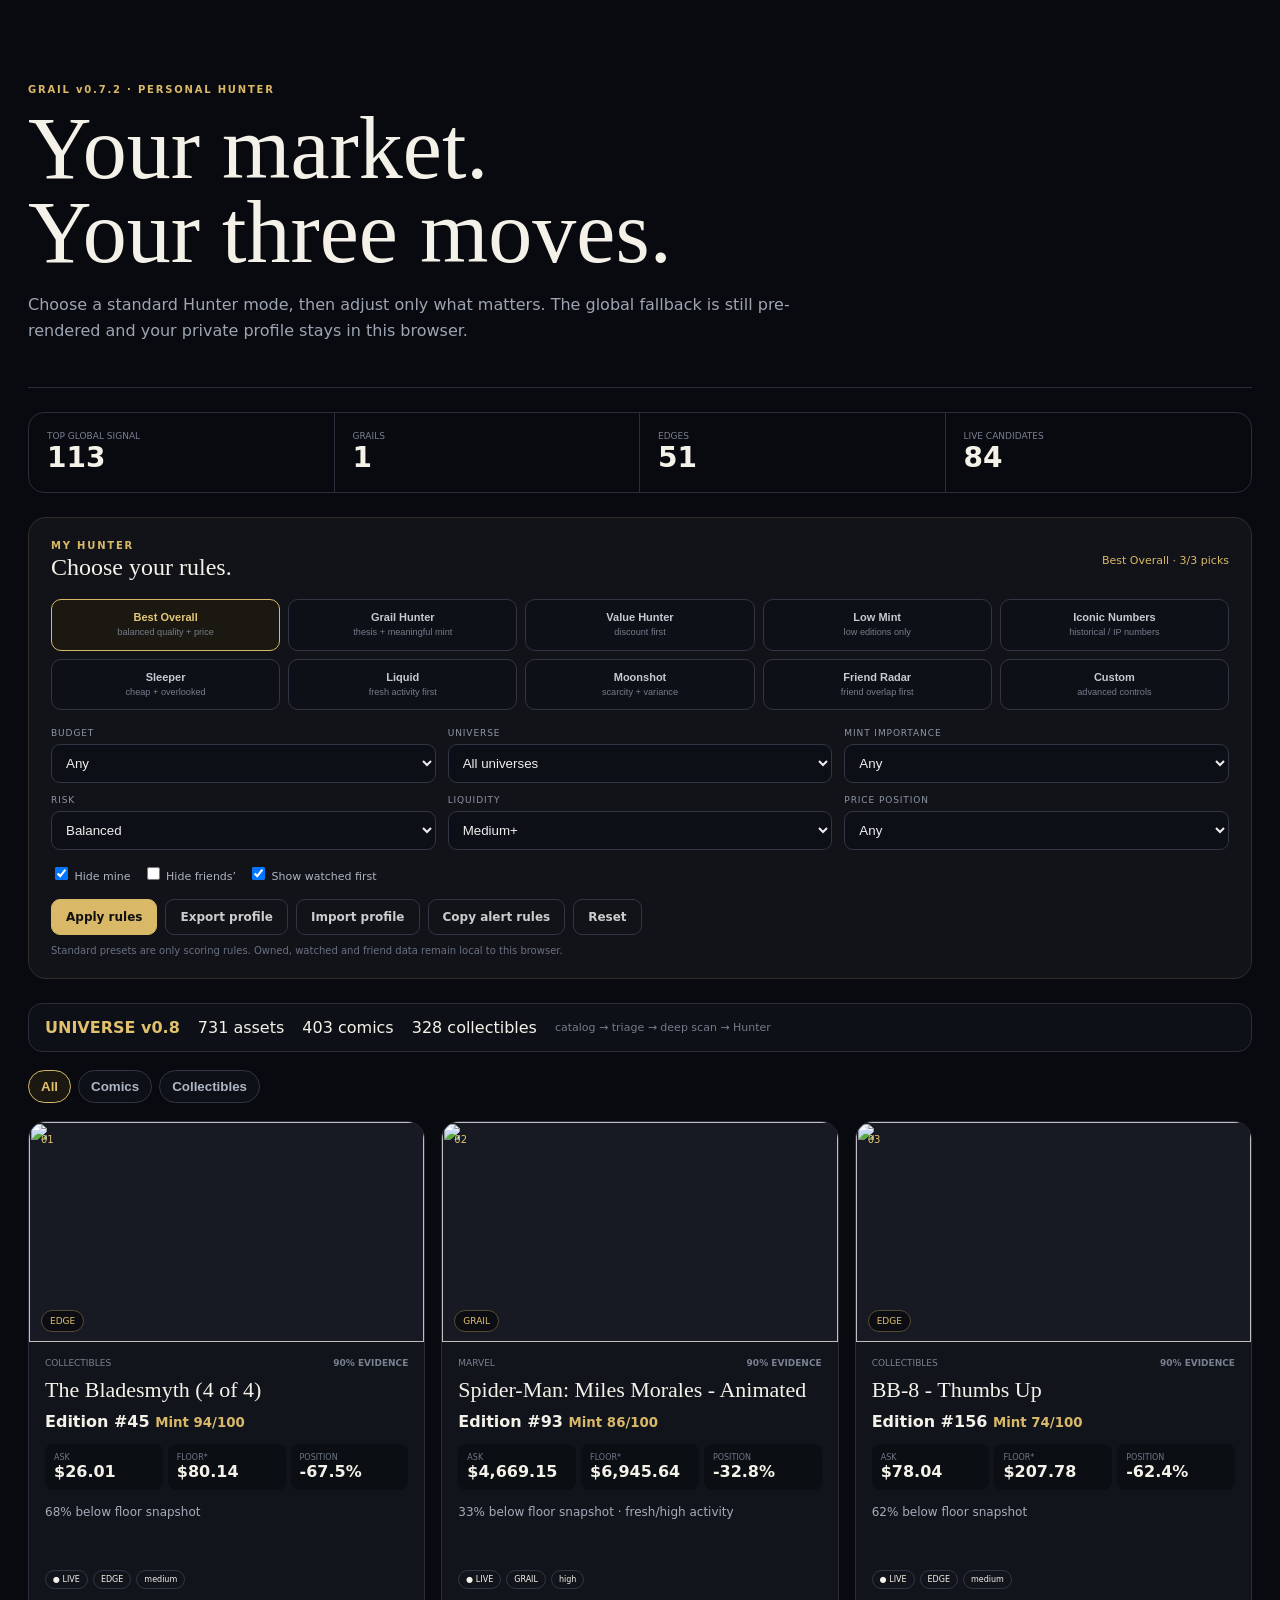
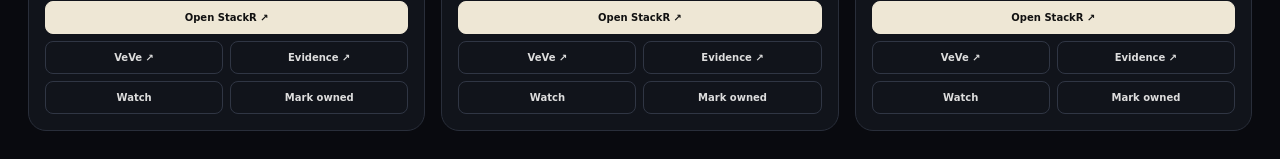
==== commit 0e5115f4: "data: refresh GRAIL universe + evidence + Hunter [skip ci]" ====
--- a/share/grail-personal-hunter.html
+++ b/share/grail-personal-hunter.html
@@ -1,6 +1,6 @@
 <!doctype html><html><head><meta charset="utf-8"><meta name="viewport" content="width=device-width,initial-scale=1"><title>GRAIL Personal Hunter</title><style>*{box-sizing:border-box}body{margin:0;background:#090a0f;color:#f4f1e8;font-family:Inter,system-ui,sans-serif}main{max-width:1320px;margin:auto;padding:28px}h1,h2,h3{font-family:Georgia,serif;font-weight:400}.hero{padding:56px 0 28px;border-bottom:1px solid #282d39}.eyebrow{letter-spacing:.18em;color:#d9b867;font-size:10px;font-weight:800}.hero h1{font-size:clamp(46px,7vw,88px);line-height:.96;margin:12px 0}.hero p{max-width:820px;color:#9da5b3;line-height:1.6}.metrics{display:grid;grid-template-columns:repeat(4,1fr);margin:24px 0;border:1px solid #292e3a;border-radius:16px;overflow:hidden}.metrics div{padding:18px;border-right:1px solid #292e3a}.metrics div:last-child{border:0}.metrics small{display:block;color:#788092;font-size:9px}.metrics b{font-size:28px}.personal{border:1px solid #332f28;background:#111319;padding:22px;border-radius:18px;margin:24px 0}.personal-head{display:flex;justify-content:space-between;gap:20px;align-items:center}.personal h2{margin:3px 0 0}.preset-grid{display:grid;grid-template-columns:repeat(5,1fr);gap:8px;margin:18px 0}.preset{border:1px solid #303644;background:#0d1016;color:#c5cad3;padding:11px 8px;border-radius:10px;font-weight:700;font-size:11px;cursor:pointer}.preset.active{border-color:#d9b867;background:#1a1811;color:#e4c676}.preset small{display:block;color:#757d8c;font-weight:500;margin-top:4px;line-height:1.25}.controls{display:grid;grid-template-columns:repeat(3,1fr);gap:12px;margin-top:14px}.field{display:flex;flex-direction:column;gap:6px}.field>label{font-size:9px;color:#8e96a6;text-transform:uppercase;letter-spacing:.1em}.field select,.field input[type=text],.field textarea{background:#0c0f15;color:#eee;border:1px solid #303644;border-radius:9px;padding:10px;width:100%}.toggles{display:flex;gap:12px;flex-wrap:wrap;margin-top:14px}.toggles label{font-size:11px;color:#adb4c0}.custom{display:none;margin-top:14px;padding-top:14px;border-top:1px solid #272c37}.custom.show{display:grid;grid-template-columns:1fr 1fr;gap:12px}.buttons{display:flex;flex-wrap:wrap;gap:8px;margin-top:16px}.buttons button,.fileButton{border:1px solid #d9b867;background:#d9b867;color:#111;padding:10px 14px;border-radius:9px;font:700 12px Inter,system-ui;cursor:pointer}.buttons .secondary,.fileButton.secondary{background:transparent;color:#ccc;border-color:#303644}.privacy{font-size:10px;color:#697182;margin-top:10px}.grid{display:grid;grid-template-columns:repeat(3,1fr);gap:16px}.card{position:relative;overflow:hidden;background:#11141b;border:1px solid #292e3a;border-radius:18px}.rank{position:absolute;z-index:2;top:12px;left:12px;font-size:10px;color:#e2c06e}.media{height:220px;position:relative;background:#171a22}.media img{width:100%;height:100%;object-fit:cover}.media span{position:absolute;bottom:10px;left:12px;background:#090b10cc;border:1px solid #554b32;color:#e2c06e;border-radius:99px;padding:5px 8px;font-size:9px}.body{padding:16px}.meta{display:flex;justify-content:space-between;color:#798192;font-size:9px;text-transform:uppercase}.body h3{font-size:22px;margin:9px 0}.mint{font-weight:800}.mint small{color:#d9b867}.prices{display:grid;grid-template-columns:repeat(3,1fr);gap:5px;margin:13px 0}.prices div{background:#0b0e13;padding:9px;border-radius:8px}.prices small{display:block;color:#6f7787;font-size:8px}.personalWhy{min-height:55px;color:#a5acba;font-size:12px;line-height:1.5}.badges{display:flex;gap:5px;flex-wrap:wrap}.badges span{border:1px solid #303644;border-radius:99px;padding:4px 7px;font-size:8px}.actions{display:grid;grid-template-columns:1fr 1fr;gap:7px;margin-top:12px}.actions a,.actions button{padding:10px;border:1px solid #303644;border-radius:8px;text-align:center;color:#ddd;text-decoration:none;font:600 10px Inter,system-ui;background:transparent;cursor:pointer}.actions .primary{grid-column:1/-1;background:#eee7d5;color:#111;border-color:#eee7d5;font-weight:800}.actions .active{border-color:#d9b867;color:#e2c06e;background:#1a1811}.status{color:#d9b867;font-size:11px}.empty{grid-column:1/-1;padding:50px;border:1px dashed #303644;border-radius:14px;text-align:center;color:#8d95a4}.toast{position:fixed;left:50%;bottom:20px;transform:translateX(-50%);background:#171a22;border:1px solid #353b49;padding:10px 14px;border-radius:9px;opacity:0;transition:.2s;pointer-events:none}.toast.show{opacity:1}@media(max-width:1000px){.preset-grid{grid-template-columns:repeat(2,1fr)}.controls{grid-template-columns:1fr 1fr}.grid{grid-template-columns:1fr}.metrics{grid-template-columns:1fr 1fr}}@media(max-width:620px){.controls,.custom{grid-template-columns:1fr}.preset-grid{grid-template-columns:1fr 1fr}.personal-head{align-items:flex-start;flex-direction:column}}</style><style>.universeKind{border:1px solid #303644;background:#0d1016;color:#aeb6c3;padding:8px 12px;border-radius:99px;font-weight:700;cursor:pointer}.universeKind.active{border-color:#d9b867;color:#e2c06e;background:#1a1811}.kindBadge{border-color:#3a4050!important;color:#9ba5b6!important}</style></head><body><main>
 <section class="hero"><div class="eyebrow">GRAIL v0.7.2 · PERSONAL HUNTER</div><h1>Your market.<br>Your three moves.</h1><p>Choose a standard Hunter mode, then adjust only what matters. The global fallback is still pre-rendered and your private profile stays in this browser.</p></section>
-<section class="metrics"><div><small>TOP GLOBAL SIGNAL</small><b>114</b></div><div><small>GRAILS</small><b>1</b></div><div><small>EDGES</small><b>49</b></div><div><small>LIVE CANDIDATES</small><b>76</b></div></section>
+<section class="metrics"><div><small>TOP GLOBAL SIGNAL</small><b>113</b></div><div><small>GRAILS</small><b>1</b></div><div><small>EDGES</small><b>51</b></div><div><small>LIVE CANDIDATES</small><b>84</b></div></section>
 <section class="personal"><div class="personal-head"><div><div class="eyebrow">MY HUNTER</div><h2>Choose your rules.</h2></div><div id="personalStatus" class="status">Best Overall</div></div>
 <div class="preset-grid">
 <button class="preset" data-preset="best">Best Overall<small>balanced quality + price</small></button>
@@ -24,7 +24,7 @@
 <div class="toggles"><label><input id="hideMine" type="checkbox" checked> Hide mine</label><label><input id="hideFriends" type="checkbox"> Hide friends’</label><label><input id="watchFirst" type="checkbox" checked> Show watched first</label></div>
 <div id="custom" class="custom"><div class="field"><label>Custom budget</label><input id="customBudget" type="text" inputmode="decimal" placeholder="e.g. 750"></div><div class="field"><label>Optional interests</label><input id="terms" type="text" placeholder="Spider-Man, Yoda, Mickey"></div><div class="field"><label>Friends — local only</label><textarea id="friends" rows="3" placeholder="Friend | 0x12...abcd"></textarea></div></div>
 <div class="buttons"><button id="apply">Apply rules</button><button id="exportProfile" class="secondary">Export profile</button><label class="fileButton secondary">Import profile<input id="importProfile" type="file" accept="application/json" hidden></label><button id="copyAlert" class="secondary">Copy alert rules</button><button id="reset" class="secondary">Reset</button></div><div class="privacy">Standard presets are only scoring rules. Owned, watched and friend data remain local to this browser.</div></section>
-<section id="universeCoverage" style="margin:18px 0;padding:14px 16px;border:1px solid #292e3a;border-radius:14px;background:#0d1016;display:flex;gap:18px;align-items:center;flex-wrap:wrap"><b style="color:#e2c06e">UNIVERSE v0.8</b><span>732 assets</span><span>405 comics</span><span>327 collectibles</span><span style="color:#737b8c;font-size:11px">catalog → triage → deep scan → Hunter</span></section><div id="kindFilter" style="display:flex;gap:7px;margin:0 0 18px"><button data-kind="all" class="universeKind active">All</button><button data-kind="comic" class="universeKind">Comics</button><button data-kind="collectible" class="universeKind">Collectibles</button></div><section id="grid" class="grid"><article class="card"><div class="rank">01</div><div class="media"><img src="https://d11unjture0ske.cloudfront.net/collectible_type_image.29349b61-c522-4bc5-9fc5-dd34ee1862df.a2936841-27db-43af-8705-99439741c1f2.full.jpeg" alt="" loading="lazy"><span>EDGE</span></div><div class="body"><div class="meta"><span>Collectibles</span><b>90% evidence</b></div><h3>The Bladesmyth (4 of 4)</h3><div class="mint">Edition #45 <small>Mint 94/100</small></div><div class="prices"><div><small>ASK</small><b>$26.88</b></div><div><small>FLOOR*</small><b>$80.32</b></div><div><small>POSITION</small><b>-66.5%</b></div></div><p class="personalWhy">latest provider-reported event for this mint is 4d old</p><div class="badges"><span>● LIVE</span><span>EDGE</span></div><div class="actions"><a class="primary" href="https://www.stackr.world/collections/veve/collectible/29349b61-c522-4bc5-9fc5-dd34ee1862df" target="_blank" rel="noopener">Open StackR ↗</a><a href="https://www.veve.me/collectibles/en/market/collectibles/29349b61-c522-4bc5-9fc5-dd34ee1862df" target="_blank" rel="noopener">VeVe ↗</a><a href="https://vevealpha.com/c/the-bladesmyth-4-of-4-secret-rare" target="_blank" rel="noopener">Evidence ↗</a></div></div></article><article class="card"><div class="rank">02</div><div class="media"><img src="https://d11unjture0ske.cloudfront.net/collectible_type_image.7475a966-ed09-4fa8-9b3f-ca6833ea98af.3a6188f2-4085-423b-a27e-ecb17f2deebb.full.jpeg" alt="" loading="lazy"><span>GRAIL</span></div><div class="body"><div class="meta"><span>Marvel</span><b>90% evidence</b></div><h3>Spider-Man: Miles Morales - Animated</h3><div class="mint">Edition #93 <small>Mint 86/100</small></div><div class="prices"><div><small>ASK</small><b>$4,825.50</b></div><div><small>FLOOR*</small><b>$6,945.64</b></div><div><small>POSITION</small><b>-30.5%</b></div></div><p class="personalWhy">latest provider-reported event for this mint is 1d old</p><div class="badges"><span>● LIVE</span><span>GRAIL</span></div><div class="actions"><a class="primary" href="https://www.stackr.world/collections/veve/collectible/7475a966-ed09-4fa8-9b3f-ca6833ea98af" target="_blank" rel="noopener">Open StackR ↗</a><a href="https://www.veve.me/collectibles/en/market/collectibles/7475a966-ed09-4fa8-9b3f-ca6833ea98af" target="_blank" rel="noopener">VeVe ↗</a><a href="https://vevealpha.com/c/spider-man-miles-morales-animated" target="_blank" rel="noopener">Evidence ↗</a></div></div></article><article class="card"><div class="rank">03</div><div class="media"><img src="https://d11unjture0ske.cloudfront.net/comic_cover.78e7f81f-9032-4596-b8cd-14a5df3fbcd2.38c2ad22-7c7c-4bf1-91cc-1cfded7b5da0.low.webp" alt="" loading="lazy"><span>EDGE</span></div><div class="body"><div class="meta"><span>Comics</span><b>90% evidence</b></div><h3>The Amazing Spider-Man #1000</h3><div class="mint">Edition #98 <small>Mint 86/100</small></div><div class="prices"><div><small>ASK</small><b>$400.29</b></div><div><small>FLOOR*</small><b>$747.34</b></div><div><small>POSITION</small><b>-46.4%</b></div></div><p class="personalWhy">latest provider-reported event for this mint is 13d old</p><div class="badges"><span>● LIVE</span><span>EDGE</span></div><div class="actions"><a class="primary" href="https://www.stackr.world/collections/veve/comic-cover/78e7f81f-9032-4596-b8cd-14a5df3fbcd2" target="_blank" rel="noopener">Open StackR ↗</a><a href="https://www.veve.me/collectibles/en/market/comics/78e7f81f-9032-4596-b8cd-14a5df3fbcd2" target="_blank" rel="noopener">VeVe ↗</a><a href="https://vevealpha.com/c/the-amazing-spider-man-secret-rare-78e7f8" target="_blank" rel="noopener">Evidence ↗</a></div></div></article></section><script id="grailData" type="application/json">[{"collectible":"Spider-Man: Miles Morales - Animated","mint":93,"ask_usd":4825.5,"ask_omi":17950000,"omi_usd":0.00026883,"floor_usd":6945.64,"premium_to_floor_pct":-30.52,"mint_score":86.0,"opportunity_score":80.1,"confidence":90.0,"reasons":["latest provider-reported event for this mint is 1d old","current ask is 31% below daily StackR floor snapshot \u2014 verify live floor","repriced 17,950,000 OMI at current OMI/USD 0.00026883","low edition #93"],"source_url":"https://vevealpha.com/c/spider-man-miles-morales-animated","observed_at":"2026-10-25T06:39:18.171028+00:00","listed_date":"2026-10-24","age_days":1,"actionability":"verify-now","stackr_url":"https://www.stackr.world/collections/veve/collectible/7475a966-ed09-4fa8-9b3f-ca6833ea98af","veve_url":"https://www.veve.me/collectibles/en/market/collectibles/7475a966-ed09-4fa8-9b3f-ca6833ea98af","image_url":"https://d11unjture0ske.cloudfront.net/collectible_type_image.7475a966-ed09-4fa8-9b3f-ca6833ea98af.3a6188f2-4085-423b-a27e-ecb17f2deebb.full.jpeg","category":"Marvel","asset_kind":"collectible","catalog_mcap":1742866.0,"catalog_floor_usd":9999.0,"catalog_supply":null,"catalog_holders":null,"catalog_sales30":null,"catalog_grade":null,"catalog_is_fa":null,"provider_grail":true,"provider_alpha":false,"provider_alpha_why":[],"catalog_floor_vs_sales_pct":null,"discovery_source":"universe","signal_class":"GRAIL","why":"Thesis-grade mint significance plus sane price positioning. Verify live inventory, owner and recent realised sales before acting.","owner_status":"unresolved","owner":null,"availability_status":"provider-current-unverified","live_status":"live","first_seen":"2026-09-09T09:33:39.092462+00:00","last_seen":"2026-10-25T06:39:21.814571+00:00","disappeared_at":null},{"collectible":"The Bladesmyth (4 of 4)","mint":45,"ask_usd":26.88,"ask_omi":100000,"omi_usd":0.00026883,"floor_usd":80.32,"premium_to_floor_pct":-66.53,"mint_score":94.0,"opportunity_score":94.67,"confidence":90.0,"reasons":["latest provider-reported event for this mint is 4d old","current ask is 67% below daily StackR floor snapshot \u2014 verify live floor","repriced 100,000 OMI at current OMI/USD 0.00026883","low edition #45"],"source_url":"https://vevealpha.com/c/the-bladesmyth-4-of-4-secret-rare","observed_at":"2026-10-25T06:39:19.747442+00:00","listed_date":"2026-10-21","age_days":4,"actionability":"verify-now","stackr_url":"https://www.stackr.world/collections/veve/collectible/29349b61-c522-4bc5-9fc5-dd34ee1862df","veve_url":"https://www.veve.me/collectibles/en/market/collectibles/29349b61-c522-4bc5-9fc5-dd34ee1862df","image_url":"https://d11unjture0ske.cloudfront.net/collectible_type_image.29349b61-c522-4bc5-9fc5-dd34ee1862df.a2936841-27db-43af-8705-99439741c1f2.full.jpeg","category":"Collectibles","asset_kind":"collectible","catalog_mcap":2115.0,"catalog_floor_usd":45.0,"catalog_supply":null,"catalog_holders":null,"catalog_sales30":null,"catalog_grade":null,"catalog_is_fa":null,"provider_grail":false,"provider_alpha":false,"provider_alpha_why":[],"catalog_floor_vs_sales_pct":null,"discovery_source":"universe","signal_class":"EDGE","why":"Price dislocation versus the latest daily StackR floor snapshot. Useful lead, not proof of a grail.","owner_status":"unresolved","owner":null,"availability_status":"provider-current-unverified","live_status":"live","first_seen":"2026-10-21T10:30:27.246683+00:00","last_seen":"2026-10-25T06:39:21.814571+00:00","disappeared_at":"2026-10-21T19:30:54.603955+00:00"},{"collectible":"The Amazing Spider-Man #1000","mint":98,"ask_usd":400.29,"ask_omi":1489000,"omi_usd":0.00026883,"floor_usd":747.34,"premium_to_floor_pct":-46.44,"mint_score":86.0,"opportunity_score":86.36,"confidence":90.0,"reasons":["latest provider-reported event for this mint is 13d old","current ask is 46% below daily StackR floor snapshot \u2014 verify live floor","repriced 1,489,000 OMI at current OMI/USD 0.00026883","low edition #98"],"source_url":"https://vevealpha.com/c/the-amazing-spider-man-secret-rare-78e7f8","observed_at":"2026-10-25T06:39:19.324399+00:00","listed_date":"2026-10-12","age_days":13,"actionability":"verify-now","stackr_url":"https://www.stackr.world/collections/veve/comic-cover/78e7f81f-9032-4596-b8cd-14a5df3fbcd2","veve_url":"https://www.veve.me/collectibles/en/market/comics/78e7f81f-9032-4596-b8cd-14a5df3fbcd2","image_url":"https://d11unjture0ske.cloudfront.net/comic_cover.78e7f81f-9032-4596-b8cd-14a5df3fbcd2.38c2ad22-7c7c-4bf1-91cc-1cfded7b5da0.low.webp","category":"Comics","asset_kind":"comic","catalog_mcap":28967.0,"catalog_floor_usd":999.0,"catalog_supply":null,"catalog_holders":null,"catalog_sales30":null,"catalog_grade":null,"catalog_is_fa":null,"provider_grail":false,"provider_alpha":false,"provider_alpha_why":[],"catalog_floor_vs_sales_pct":null,"discovery_source":"universe","signal_class":"EDGE","why":"Price dislocation versus the latest daily StackR floor snapshot. Useful lead, not proof of a grail.","owner_status":"unresolved","owner":null,"availability_status":"provider-current-unverified","live_status":"live","first_seen":"2026-10-11T02:06:37.154438+00:00","last_seen":"2026-10-25T06:39:21.814571+00:00","disappeared_at":null},{"collectible":"BB-8 - Thumbs Up","mint":156,"ask_usd":80.65,"ask_omi":299999,"omi_usd":0.00026883,"floor_usd":277.82,"premium_to_floor_pct":-70.97,"mint_score":74.0,"opportunity_score":83.8,"confidence":90.0,"reasons":["latest provider-reported event for this mint is 3d old","current ask is 71% below daily StackR floor snapshot \u2014 verify live floor","repriced 299,999 OMI at current OMI/USD 0.00026883","top ~1% low edition"],"source_url":"https://vevealpha.com/c/bb-8-thumbs-up","observed_at":"2026-10-25T06:39:20.068787+00:00","listed_date":"2026-10-22","age_days":3,"actionability":"verify-now","stackr_url":"https://www.stackr.world/collections/veve/collectible/1cdb7278-0d85-493d-90ab-85bd3faac35f","veve_url":"https://www.veve.me/collectibles/en/market/collectibles/1cdb7278-0d85-493d-90ab-85bd3faac35f","image_url":"https://d11unjture0ske.cloudfront.net/collectible_type_image.1cdb7278-0d85-493d-90ab-85bd3faac35f.d38e33f1-d336-4359-b083-03819250e441.full.jpeg","category":"Collectibles","asset_kind":"collectible","catalog_mcap":39775.0,"catalog_floor_usd":185.0,"catalog_supply":null,"catalog_holders":null,"catalog_sales30":null,"catalog_grade":null,"catalog_is_fa":null,"provider_grail":false,"provider_alpha":false,"provider_alpha_why":[],"catalog_floor_vs_sales_pct":null,"discovery_source":"universe","signal_class":"EDGE","why":"Price dislocation versus the latest daily StackR floor snapshot. Useful lead, not proof of a grail.","owner_status":"unresolved","owner":null,"availability_status":"provider-current-unverified","live_status":"live","first_seen":"2026-10-10T01:09:43.848944+00:00","last_seen":"2026-10-25T06:39:21.814571+00:00","disappeared_at":"2026-10-11T02:06:37.154438+00:00"},{"collectible":"Raphael - Classic (Special Edition)","mint":56,"ask_usd":631.75,"ask_omi":2350000,"omi_usd":0.00026883,"floor_usd":777.9,"premium_to_floor_pct":-18.79,"mint_score":86.0,"opportunity_score":77.11,"confidence":90.0,"reasons":["latest provider-reported event for this mint is 5d old","current ask is 19% below daily StackR floor snapshot \u2014 verify live floor","repriced 2,350,000 OMI at current OMI/USD 0.00026883","low edition #56"],"source_url":"https://vevealpha.com/c/raphael-classic-special-edition","observed_at":"2026-10-25T06:39:18.861010+00:00","listed_date":"2026-10-20","age_days":5,"actionability":"verify-now","stackr_url":"https://www.stackr.world/collections/veve/collectible/687ad0c0-c8b5-48a7-9ac9-792b8ef95981","veve_url":"https://www.veve.me/collectibles/en/market/collectibles/687ad0c0-c8b5-48a7-9ac9-792b8ef95981","image_url":"https://d11unjture0ske.cloudfront.net/collectible_type_image.687ad0c0-c8b5-48a7-9ac9-792b8ef95981.1335d6c4-3878-4b48-8a16-ca4926856769.full.jpeg","category":"Collectibles","asset_kind":"collectible","catalog_mcap":65250.0,"catalog_floor_usd":750.0,"catalog_supply":87,"catalog_holders":55,"catalog_sales30":3,"catalog_grade":"A","catalog_is_fa":true,"provider_grail":false,"provider_alpha":true,"provider_alpha_why":["3 cheapest of 45 graded collectibles on market cap \u2014 worth $65,250 against a $279,946 median for A collectibles."],"catalog_floor_vs_sales_pct":52.0,"discovery_source":"universe","signal_class":"EDGE","why":"Price dislocation versus the latest daily StackR floor snapshot. Useful lead, not proof of a grail.","owner_status":"unresolved","owner":null,"availability_status":"provider-current-unverified","live_status":"live","first_seen":"2026-09-09T13:55:41.951000+00:00","last_seen":"2026-10-25T06:39:21.814571+00:00","disappeared_at":"2026-09-13T19:41:12.539000+00:00"},{"collectible":"Spider-Man: Miles Morales - Animated","mint":112,"ask_usd":5107.77,"ask_omi":19000000,"omi_usd":0.00026883,"floor_usd":6945.64,"premium_to_floor_pct":-26.46,"mint_score":74.0,"opportunity_score":74.04,"confidence":90.0,"reasons":["latest provider-reported event for this mint is 2d old","current ask is 26% below daily StackR floor snapshot \u2014 verify live floor","repriced 19,000,000 OMI at current OMI/USD 0.00026883","top ~1% low edition"],"source_url":"https://vevealpha.com/c/spider-man-miles-morales-animated","observed_at":"2026-10-25T06:39:18.171028+00:00","listed_date":"2026-10-23","age_days":2,"actionability":"verify-now","stackr_url":"https://www.stackr.world/collections/veve/collectible/7475a966-ed09-4fa8-9b3f-ca6833ea98af","veve_url":"https://www.veve.me/collectibles/en/market/collectibles/7475a966-ed09-4fa8-9b3f-ca6833ea98af","image_url":"https://d11unjture0ske.cloudfront.net/collectible_type_image.7475a966-ed09-4fa8-9b3f-ca6833ea98af.3a6188f2-4085-423b-a27e-ecb17f2deebb.full.jpeg","category":"Marvel","asset_kind":"collectible","catalog_mcap":1742866.0,"catalog_floor_usd":9999.0,"catalog_supply":null,"catalog_holders":null,"catalog_sales30":null,"catalog_grade":null,"catalog_is_fa":null,"provider_grail":true,"provider_alpha":false,"provider_alpha_why":[],"catalog_floor_vs_sales_pct":null,"discovery_source":"universe","signal_class":"EDGE","why":"Price dislocation versus the latest daily StackR floor snapshot. Useful lead, not proof of a grail.","owner_status":"unresolved","owner":null,"availability_status":"provider-current-unverified","live_status":"live","first_seen":"2026-09-09T09:33:39.092462+00:00","last_seen":"2026-10-25T06:39:21.814571+00:00","disappeared_at":"2026-09-22T00:14:39.869044+00:00"},{"collectible":"I am a Jedi, like my father before me","mint":189,"ask_usd":295.71,"ask_omi":1100000,"omi_usd":0.00026883,"floor_usd":385.62,"premium_to_floor_pct":-23.31,"mint_score":74.0,"opportunity_score":72.76,"confidence":90.0,"reasons":["latest provider-reported event for this mint is 14d old","current ask is 23% below daily StackR floor snapshot \u2014 verify live floor","repriced 1,100,000 OMI at current OMI/USD 0.00026883","top ~1% low edition"],"source_url":"https://vevealpha.com/c/i-am-a-jedi-like-my-father-before-me","observed_at":"2026-10-25T06:39:19.681691+00:00","listed_date":"2026-10-11","age_days":14,"actionability":"verify-now","stackr_url":"https://www.stackr.world/collections/veve/collectible/d29aedf0-6420-4549-b702-27b7d49a8d20","veve_url":"https://www.veve.me/collectibles/en/market/collectibles/d29aedf0-6420-4549-b702-27b7d49a8d20","image_url":"https://d11unjture0ske.cloudfront.net/collectible_type_image.d29aedf0-6420-4549-b702-27b7d49a8d20.bf79ef97-b510-47da-bf4f-2c91a3e41ac1.full.jpeg","category":"Collectibles","asset_kind":"collectible","catalog_mcap":195608.0,"catalog_floor_usd":777.0,"catalog_supply":null,"catalog_holders":null,"catalog_sales30":null,"catalog_grade":null,"catalog_is_fa":null,"provider_grail":false,"provider_alpha":false,"provider_alpha_why":[],"catalog_floor_vs_sales_pct":null,"discovery_source":"universe","signal_class":"EDGE","why":"Price dislocation versus the latest daily StackR floor snapshot. Useful lead, not proof of a grail.","owner_status":"unresolved","owner":null,"availability_status":"provider-current-unverified","live_status":"live","first_seen":"2026-10-12T15:57:32.597880+00:00","last_seen":"2026-10-25T06:39:21.814571+00:00","disappeared_at":null},{"collectible":"Marvel/DC: Deadpool/Batman #1","mint":567,"ask_usd":604.87,"ask_omi":2250000,"omi_usd":0.00026883,"floor_usd":1652.64,"premium_to_floor_pct":-63.4,"mint_score":48.0,"opportunity_score":69.87,"confidence":90.0,"reasons":["latest provider-reported event for this mint is 2d old","current ask is 63% below daily StackR floor snapshot \u2014 verify live floor","repriced 2,250,000 OMI at current OMI/USD 0.00026883","sequential digits #567"],"source_url":"https://vevealpha.com/c/marvel-dc-deadpool-batman-secret-rare","observed_at":"2026-10-25T06:39:19.664315+00:00","listed_date":"2026-10-23","age_days":2,"actionability":"verify-now","stackr_url":"https://www.stackr.world/collections/veve/comic-cover/f75faf5d-2650-4712-b05d-51b36b707411","veve_url":"https://www.veve.me/collectibles/en/market/comics/f75faf5d-2650-4712-b05d-51b36b707411","image_url":"https://d11unjture0ske.cloudfront.net/comic_cover.f75faf5d-2650-4712-b05d-51b36b707411.bac50de3-0092-46db-8c94-1bd1e862c6a5.full.webp","category":"Comics","asset_kind":"comic","catalog_mcap":399.0,"catalog_floor_usd":795.0,"catalog_supply":null,"catalog_holders":null,"catalog_sales30":null,"catalog_grade":null,"catalog_is_fa":null,"provider_grail":false,"provider_alpha":false,"provider_alpha_why":[],"catalog_floor_vs_sales_pct":null,"discovery_source":"universe","signal_class":"EDGE","why":"Price dislocation versus the latest daily StackR floor snapshot. Useful lead, not proof of a grail.","owner_status":"unresolved","owner":null,"availability_status":"provider-current-unverified","live_status":"live","first_seen":"2026-09-09T13:55:41.951000+00:00","last_seen":"2026-10-25T06:39:21.814571+00:00","disappeared_at":"2026-10-05T16:21:10.507628+00:00"},{"collectible":"The Amazing Spider-Man #1000","mint":819,"ask_usd":376.09,"ask_omi":1399000,"omi_usd":0.00026883,"floor_usd":747.34,"premium_to_floor_pct":-49.68,"mint_score":0.0,"opportunity_score":52.95,"confidence":83.0,"reasons":["latest provider-reported event for this mint is 12d old","current ask is 50% below daily StackR floor snapshot \u2014 verify live floor","repriced 1,399,000 OMI at current OMI/USD 0.00026883"],"source_url":"https://vevealpha.com/c/the-amazing-spider-man-secret-rare-78e7f8","observed_at":"2026-10-25T06:39:19.324399+00:00","listed_date":"2026-10-13","age_days":12,"actionability":"verify-now","stackr_url":"https://www.stackr.world/collections/veve/comic-cover/78e7f81f-9032-4596-b8cd-14a5df3fbcd2","veve_url":"https://www.veve.me/collectibles/en/market/comics/78e7f81f-9032-4596-b8cd-14a5df3fbcd2","image_url":"https://d11unjture0ske.cloudfront.net/comic_cover.78e7f81f-9032-4596-b8cd-14a5df3fbcd2.38c2ad22-7c7c-4bf1-91cc-1cfded7b5da0.low.webp","category":"Comics","asset_kind":"comic","catalog_mcap":28967.0,"catalog_floor_usd":999.0,"catalog_supply":null,"catalog_holders":null,"catalog_sales30":null,"catalog_grade":null,"catalog_is_fa":null,"provider_grail":false,"provider_alpha":false,"provider_alpha_why":[],"catalog_floor_vs_sales_pct":null,"discovery_source":"universe","signal_class":"EDGE","why":"Price dislocation versus the latest daily StackR floor snapshot. Useful lead, not proof of a grail.","owner_status":"unresolved","owner":null,"availability_status":"provider-current-unverified","live_status":"live","first_seen":"2026-10-05T16:21:10.507628+00:00","last_seen":"2026-10-25T06:39:21.814571+00:00","disappeared_at":"2026-10-06T21:51:11.015786+00:00"},{"collectible":"Darth Vader Samurai - Crimson Descent","mint":646,"ask_usd":9.41,"ask_omi":35000,"omi_usd":0.00026883,"floor_usd":21.37,"premium_to_floor_pct":-55.97,"mint_score":0.0,"opportunity_score":52.83,"confidence":83.0,"reasons":["latest provider-reported event for this mint is 4d old","current ask is 56% below daily StackR floor snapshot \u2014 verify live floor","repriced 35,000 OMI at current OMI/USD 0.00026883"],"source_url":"https://vevealpha.com/c/darth-vader-samurai-crimson-descent","observed_at":"2026-10-25T06:39:18.154603+00:00","listed_date":"2026-10-21","age_days":4,"actionability":"verify-now","stackr_url":"https://www.stackr.world/collections/veve/collectible/868fe1f8-cc4a-421a-877c-198bd0262274","veve_url":"https://www.veve.me/collectibles/en/market/collectibles/868fe1f8-cc4a-421a-877c-198bd0262274","image_url":"https://d11unjture0ske.cloudfront.net/collectible_type_image.868fe1f8-cc4a-421a-877c-198bd0262274.c23ca161-1730-49bf-9557-83a32a1c9fec.full.jpeg","category":"Star Wars","asset_kind":"collectible","catalog_mcap":null,"catalog_floor_usd":null,"catalog_supply":null,"catalog_holders":null,"catalog_sales30":null,"catalog_grade":null,"catalog_is_fa":null,"provider_grail":false,"provider_alpha":false,"provider_alpha_why":[],"catalog_floor_vs_sales_pct":null,"discovery_source":"curated","signal_class":"EDGE","why":"Price dislocation versus the latest daily StackR floor snapshot. Useful lead, not proof of a grail.","owner_status":"unresolved","owner":null,"availability_status":"provider-current-unverified","live_status":"live","first_seen":"2026-10-21T15:31:47.638981+00:00","last_seen":"2026-10-25T06:39:21.814571+00:00","disappeared_at":null},{"collectible":"Journey Into Mystery #83","mint":3977,"ask_usd":12.1,"ask_omi":45000,"omi_usd":0.00026883,"floor_usd":27.78,"premium_to_floor_pct":-56.45,"mint_score":0.0,"opportunity_score":52.25,"confidence":83.0,"reasons":["latest provider-reported event for this mint is 3d old","current ask is 56% below daily StackR floor snapshot \u2014 verify live floor","repriced 45,000 OMI at current OMI/USD 0.00026883"],"source_url":"https://vevealpha.com/c/journey-into-mystery-common-769342","observed_at":"2026-10-25T06:39:18.887986+00:00","listed_date":"2026-10-22","age_days":3,"actionability":"verify-now","stackr_url":"https://www.stackr.world/collections/veve/comic-cover/7693425f-edad-4cd9-900c-075b1e26012c","veve_url":"https://www.veve.me/collectibles/en/market/comics/7693425f-edad-4cd9-900c-075b1e26012c","image_url":"https://d11unjture0ske.cloudfront.net/comic_cover.7693425f-edad-4cd9-900c-075b1e26012c.cc882b3f-80a2-474d-b339-d96ffbe39f12.full.jpeg","category":"Comics","asset_kind":"comic","catalog_mcap":131978.0,"catalog_floor_usd":22.0,"catalog_supply":5999,"catalog_holders":3806,"catalog_sales30":4,"catalog_grade":"A+","catalog_is_fa":true,"provider_grail":false,"provider_alpha":true,"provider_alpha_why":["5 cheapest of 34 graded comics on market cap \u2014 worth $131,978 against a $250,413 median for A+ comics."],"catalog_floor_vs_sales_pct":0.0,"discovery_source":"universe","signal_class":"EDGE","why":"Price dislocation versus the latest daily StackR floor snapshot. Useful lead, not proof of a grail.","owner_status":"unresolved","owner":null,"availability_status":"provider-current-unverified","live_status":"live","first_seen":"2026-10-13T23:23:52.436018+00:00","last_seen":"2026-10-25T06:39:21.814571+00:00","disappeared_at":"2026-10-16T16:53:11.362046+00:00"},{"collectible":"Journey Into Mystery #83","mint":8825,"ask_usd":13.44,"ask_omi":50000,"omi_usd":0.00026883,"floor_usd":27.78,"premium_to_floor_pct":-51.61,"mint_score":0.0,"opportunity_score":52.25,"confidence":83.0,"reasons":["latest provider-reported event for this mint is 3d old","current ask is 52% below daily StackR floor snapshot \u2014 verify live floor","repriced 50,000 OMI at current OMI/USD 0.00026883"],"source_url":"https://vevealpha.com/c/journey-into-mystery-common-769342","observed_at":"2026-10-25T06:39:18.887986+00:00","listed_date":"2026-10-22","age_days":3,"actionability":"verify-now","stackr_url":"https://www.stackr.world/collections/veve/comic-cover/7693425f-edad-4cd9-900c-075b1e26012c","veve_url":"https://www.veve.me/collectibles/en/market/comics/7693425f-edad-4cd9-900c-075b1e26012c","image_url":"https://d11unjture0ske.cloudfront.net/comic_cover.7693425f-edad-4cd9-900c-075b1e26012c.cc882b3f-80a2-474d-b339-d96ffbe39f12.full.jpeg","category":"Comics","asset_kind":"comic","catalog_mcap":131978.0,"catalog_floor_usd":22.0,"catalog_supply":5999,"catalog_holders":3806,"catalog_sales30":4,"catalog_grade":"A+","catalog_is_fa":true,"provider_grail":false,"provider_alpha":true,"provider_alpha_why":["5 cheapest of 34 graded comics on market cap \u2014 worth $131,978 against a $250,413 median for A+ comics."],"catalog_floor_vs_sales_pct":0.0,"discovery_source":"universe","signal_class":"EDGE","why":"Price dislocation versus the latest daily StackR floor snapshot. Useful lead, not proof of a grail.","owner_status":"unresolved","owner":null,"availability_status":"provider-current-unverified","live_status":"live","first_seen":"2026-10-23T15:24:00.037031+00:00","last_seen":"2026-10-25T06:39:21.814571+00:00","disappeared_at":null},{"collectible":"Marvel & Disney: What If\u2026? Goofy Became Spider-Man #1","mint":377,"ask_usd":4.27,"ask_omi":15900,"omi_usd":0.00026883,"floor_usd":8.01,"premium_to_floor_pct":-46.64,"mint_score":0.0,"opportunity_score":52.07,"confidence":83.0,"reasons":["latest provider-reported event for this mint is 9d old","current ask is 47% below daily StackR floor snapshot \u2014 verify live floor","repriced 15,900 OMI at current OMI/USD 0.00026883"],"source_url":"https://vevealpha.com/c/marvel-disney-what-if-goofy-became-spider-man-common","observed_at":"2026-10-25T06:39:18.229388+00:00","listed_date":"2026-10-16","age_days":9,"actionability":"verify-now","stackr_url":"https://www.stackr.world/collections/veve/comic-cover/96efdc03-c20e-4816-9644-248821fcbb9a","veve_url":"https://www.veve.me/collectibles/en/market/comics/96efdc03-c20e-4816-9644-248821fcbb9a","image_url":"https://d11unjture0ske.cloudfront.net/comic_cover.96efdc03-c20e-4816-9644-248821fcbb9a.cb7db9c0-859c-4060-803b-71790ac85ae1.full.webp","category":"Disney \u00d7 Marvel","asset_kind":"comic","catalog_mcap":1600.0,"catalog_floor_usd":null,"catalog_supply":null,"catalog_holders":null,"catalog_sales30":null,"catalog_grade":null,"catalog_is_fa":null,"provider_grail":false,"provider_alpha":false,"provider_alpha_why":[],"catalog_floor_vs_sales_pct":null,"discovery_source":"universe","signal_class":"EDGE","why":"Price dislocation versus the latest daily StackR floor snapshot. Useful lead, not proof of a grail.","owner_status":"unresolved","owner":null,"availability_status":"provider-current-unverified","live_status":"live","first_seen":"2026-10-16T22:58:50.898731+00:00","last_seen":"2026-10-25T06:39:21.814571+00:00","disappeared_at":null},{"collectible":"Marvel & Disney: What If\u2026? Goofy Became Spider-Man #1","mint":449,"ask_usd":4.27,"ask_omi":15900,"omi_usd":0.00026883,"floor_usd":8.01,"premium_to_floor_pct":-46.64,"mint_score":0.0,"opportunity_score":52.07,"confidence":83.0,"reasons":["latest provider-reported event for this mint is 9d old","current ask is 47% below daily StackR floor snapshot \u2014 verify live floor","repriced 15,900 OMI at current OMI/USD 0.00026883"],"source_url":"https://vevealpha.com/c/marvel-disney-what-if-goofy-became-spider-man-common","observed_at":"2026-10-25T06:39:18.229388+00:00","listed_date":"2026-10-16","age_days":9,"actionability":"verify-now","stackr_url":"https://www.stackr.world/collections/veve/comic-cover/96efdc03-c20e-4816-9644-248821fcbb9a","veve_url":"https://www.veve.me/collectibles/en/market/comics/96efdc03-c20e-4816-9644-248821fcbb9a","image_url":"https://d11unjture0ske.cloudfront.net/comic_cover.96efdc03-c20e-4816-9644-248821fcbb9a.cb7db9c0-859c-4060-803b-71790ac85ae1.full.webp","category":"Disney \u00d7 Marvel","asset_kind":"comic","catalog_mcap":1600.0,"catalog_floor_usd":null,"catalog_supply":null,"catalog_holders":null,"catalog_sales30":null,"catalog_grade":null,"catalog_is_fa":null,"provider_grail":false,"provider_alpha":false,"provider_alpha_why":[],"catalog_floor_vs_sales_pct":null,"discovery_source":"universe","signal_class":"EDGE","why":"Price dislocation versus the latest daily StackR floor snapshot. Useful lead, not proof of a grail.","owner_status":"unresolved","owner":null,"availability_status":"provider-current-unverified","live_status":"live","first_seen":"2026-10-16T22:58:50.898731+00:00","last_seen":"2026-10-25T06:39:21.814571+00:00","disappeared_at":null},{"collectible":"Marvel & Disney: What If\u2026? Goofy Became Spider-Man #1","mint":959,"ask_usd":4.27,"ask_omi":15900,"omi_usd":0.00026883,"floor_usd":8.01,"premium_to_floor_pct":-46.64,"mint_score":0.0,"opportunity_score":52.07,"confidence":83.0,"reasons":["latest provider-reported event for this mint is 9d old","current ask is 47% below daily StackR floor snapshot \u2014 verify live floor","repriced 15,900 OMI at current OMI/USD 0.00026883"],"source_url":"https://vevealpha.com/c/marvel-disney-what-if-goofy-became-spider-man-common","observed_at":"2026-10-25T06:39:18.229388+00:00","listed_date":"2026-10-16","age_days":9,"actionability":"verify-now","stackr_url":"https://www.stackr.world/collections/veve/comic-cover/96efdc03-c20e-4816-9644-248821fcbb9a","veve_url":"https://www.veve.me/collectibles/en/market/comics/96efdc03-c20e-4816-9644-248821fcbb9a","image_url":"https://d11unjture0ske.cloudfront.net/comic_cover.96efdc03-c20e-4816-9644-248821fcbb9a.cb7db9c0-859c-4060-803b-71790ac85ae1.full.webp","category":"Disney \u00d7 Marvel","asset_kind":"comic","catalog_mcap":1600.0,"catalog_floor_usd":null,"catalog_supply":null,"catalog_holders":null,"catalog_sales30":null,"catalog_grade":null,"catalog_is_fa":null,"provider_grail":false,"provider_alpha":false,"provider_alpha_why":[],"catalog_floor_vs_sales_pct":null,"discovery_source":"universe","signal_class":"EDGE","why":"Price dislocation versus the latest daily StackR floor snapshot. Useful lead, not proof of a grail.","owner_status":"unresolved","owner":null,"availability_status":"provider-current-unverified","live_status":"live","first_seen":"2026-10-15T11:58:10.496480+00:00","last_seen":"2026-10-25T06:39:21.814571+00:00","disappeared_at":"2026-10-15T17:17:33.817950+00:00"},{"collectible":"Marvel & Disney: What If\u2026? Goofy Became Spider-Man #1","mint":896,"ask_usd":4.27,"ask_omi":15900,"omi_usd":0.00026883,"floor_usd":8.01,"premium_to_floor_pct":-46.64,"mint_score":0.0,"opportunity_score":52.07,"confidence":83.0,"reasons":["latest provider-reported event for this mint is 9d old","current ask is 47% below daily StackR floor snapshot \u2014 verify live floor","repriced 15,900 OMI at current OMI/USD 0.00026883"],"source_url":"https://vevealpha.com/c/marvel-disney-what-if-goofy-became-spider-man-common","observed_at":"2026-10-25T06:39:18.229388+00:00","listed_date":"2026-10-16","age_days":9,"actionability":"verify-now","stackr_url":"https://www.stackr.world/collections/veve/comic-cover/96efdc03-c20e-4816-9644-248821fcbb9a","veve_url":"https://www.veve.me/collectibles/en/market/comics/96efdc03-c20e-4816-9644-248821fcbb9a","image_url":"https://d11unjture0ske.cloudfront.net/comic_cover.96efdc03-c20e-4816-9644-248821fcbb9a.cb7db9c0-859c-4060-803b-71790ac85ae1.full.webp","category":"Disney \u00d7 Marvel","asset_kind":"comic","catalog_mcap":1600.0,"catalog_floor_usd":null,"catalog_supply":null,"catalog_holders":null,"catalog_sales30":null,"catalog_grade":null,"catalog_is_fa":null,"provider_grail":false,"provider_alpha":false,"provider_alpha_why":[],"catalog_floor_vs_sales_pct":null,"discovery_source":"universe","signal_class":"EDGE","why":"Price dislocation versus the latest daily StackR floor snapshot. Useful lead, not proof of a grail.","owner_status":"unresolved","owner":null,"availability_status":"provider-current-unverified","live_status":"live","first_seen":"2026-10-15T11:58:10.496480+00:00","last_seen":"2026-10-25T06:39:21.814571+00:00","disappeared_at":"2026-10-16T11:48:41.864900+00:00"},{"collectible":"Dark Lord of the Sith","mint":10378,"ask_usd":6.72,"ask_omi":25000,"omi_usd":0.00026883,"floor_usd":20.78,"premium_to_floor_pct":-67.66,"mint_score":0.0,"opportunity_score":51.13,"confidence":83.0,"reasons":["latest provider-reported event for this mint is 2d old","current ask is 68% below daily StackR floor snapshot \u2014 verify live floor","repriced 25,000 OMI at current OMI/USD 0.00026883"],"source_url":"https://vevealpha.com/c/dark-lord-of-the-sith","observed_at":"2026-10-25T06:39:17.608751+00:00","listed_date":"2026-10-23","age_days":2,"actionability":"verify-now","stackr_url":"https://www.stackr.world/collections/veve/collectible/39caa0d4-acd8-4b57-8c74-77f777370153","veve_url":"https://www.veve.me/collectibles/en/market/collectibles/39caa0d4-acd8-4b57-8c74-77f777370153","image_url":"https://d11unjture0ske.cloudfront.net/collectible_type_image.39caa0d4-acd8-4b57-8c74-77f777370153.a306c471-258c-4fb2-ae75-d367e27fd2dc.full.jpeg","category":"Star Wars","asset_kind":"collectible","catalog_mcap":224572.0,"catalog_floor_usd":17.25,"catalog_supply":null,"catalog_holders":null,"catalog_sales30":null,"catalog_grade":null,"catalog_is_fa":null,"provider_grail":false,"provider_alpha":false,"provider_alpha_why":[],"catalog_floor_vs_sales_pct":null,"discovery_source":"universe","signal_class":"EDGE","why":"Price dislocation versus the latest daily StackR floor snapshot. Useful lead, not proof of a grail.","owner_status":"unresolved","owner":null,"availability_status":"provider-current-unverified","live_status":"live","first_seen":"2026-10-24T14:46:53.040805+00:00","last_seen":"2026-10-25T06:39:21.814571+00:00","disappeared_at":null},{"collectible":"Dark Lord of the Sith","mint":6142,"ask_usd":8.87,"ask_omi":33000,"omi_usd":0.00026883,"floor_usd":20.78,"premium_to_floor_pct":-57.31,"mint_score":0.0,"opportunity_score":51.13,"confidence":83.0,"reasons":["latest provider-reported event for this mint is 2d old","current ask is 57% below daily StackR floor snapshot \u2014 verify live floor","repriced 33,000 OMI at current OMI/USD 0.00026883"],"source_url":"https://vevealpha.com/c/dark-lord-of-the-sith","observed_at":"2026-10-25T06:39:17.608751+00:00","listed_date":"2026-10-23","age_days":2,"actionability":"verify-now","stackr_url":"https://www.stackr.world/collections/veve/collectible/39caa0d4-acd8-4b57-8c74-77f777370153","veve_url":"https://www.veve.me/collectibles/en/market/collectibles/39caa0d4-acd8-4b57-8c74-77f777370153","image_url":"https://d11unjture0ske.cloudfront.net/collectible_type_image.39caa0d4-acd8-4b57-8c74-77f777370153.a306c471-258c-4fb2-ae75-d367e27fd2dc.full.jpeg","category":"Star Wars","asset_kind":"collectible","catalog_mcap":224572.0,"catalog_floor_usd":17.25,"catalog_supply":null,"catalog_holders":null,"catalog_sales30":null,"catalog_grade":null,"catalog_is_fa":null,"provider_grail":false,"provider_alpha":false,"provider_alpha_why":[],"catalog_floor_vs_sales_pct":null,"discovery_source":"universe","signal_class":"EDGE","why":"Price dislocation versus the latest daily StackR floor snapshot. Useful lead, not proof of a grail.","owner_status":"unresolved","owner":null,"availability_status":"provider-current-unverified","live_status":"live","first_seen":"2026-10-24T06:20:11.288197+00:00","last_seen":"2026-10-25T06:39:21.814571+00:00","disappeared_at":null},{"collectible":"Marvel & Disney: What If\u2026? Goofy Became Spider-Man #1","mint":485,"ask_usd":4.57,"ask_omi":17000,"omi_usd":0.00026883,"floor_usd":8.01,"premium_to_floor_pct":-42.94,"mint_score":0.0,"opportunity_score":50.85,"confidence":83.0,"reasons":["latest provider-reported event for this mint is 9d old","current ask is 43% below daily StackR floor snapshot \u2014 verify live floor","repriced 17,000 OMI at current OMI/USD 0.00026883"],"source_url":"https://vevealpha.com/c/marvel-disney-what-if-goofy-became-spider-man-common","observed_at":"2026-10-25T06:39:18.229388+00:00","listed_date":"2026-10-16","age_days":9,"actionability":"verify-now","stackr_url":"https://www.stackr.world/collections/veve/comic-cover/96efdc03-c20e-4816-9644-248821fcbb9a","veve_url":"https://www.veve.me/collectibles/en/market/comics/96efdc03-c20e-4816-9644-248821fcbb9a","image_url":"https://d11unjture0ske.cloudfront.net/comic_cover.96efdc03-c20e-4816-9644-248821fcbb9a.cb7db9c0-859c-4060-803b-71790ac85ae1.full.webp","category":"Disney \u00d7 Marvel","asset_kind":"comic","catalog_mcap":1600.0,"catalog_floor_usd":null,"catalog_supply":null,"catalog_holders":null,"catalog_sales30":null,"catalog_grade":null,"catalog_is_fa":null,"provider_grail":false,"provider_alpha":false,"provider_alpha_why":[],"catalog_floor_vs_sales_pct":null,"discovery_source":"universe","signal_class":"EDGE","why":"Price dislocation versus the latest daily StackR floor snapshot. Useful lead, not proof of a grail.","owner_status":"unresolved","owner":null,"availability_status":"provider-current-unverified","live_status":"live","first_seen":"2026-10-15T11:58:10.496480+00:00","last_seen":"2026-10-25T06:39:21.814571+00:00","disappeared_at":"2026-10-16T11:48:41.864900+00:00"},{"collectible":"Marvel & Disney: What If\u2026? Goofy Became Spider-Man #1","mint":657,"ask_usd":4.57,"ask_omi":17000,"omi_usd":0.00026883,"floor_usd":8.01,"premium_to_floor_pct":-42.94,"mint_score":0.0,"opportunity_score":50.85,"confidence":83.0,"reasons":["latest provider-reported event for this mint is 9d old","current ask is 43% below daily StackR floor snapshot \u2014 verify live floor","repriced 17,000 OMI at current OMI/USD 0.00026883"],"source_url":"https://vevealpha.com/c/marvel-disney-what-if-goofy-became-spider-man-common","observed_at":"2026-10-25T06:39:18.229388+00:00","listed_date":"2026-10-16","age_days":9,"actionability":"verify-now","stackr_url":"https://www.stackr.world/collections/veve/comic-cover/96efdc03-c20e-4816-9644-248821fcbb9a","veve_url":"https://www.veve.me/collectibles/en/market/comics/96efdc03-c20e-4816-9644-248821fcbb9a","image_url":"https://d11unjture0ske.cloudfront.net/comic_cover.96efdc03-c20e-4816-9644-248821fcbb9a.cb7db9c0-859c-4060-803b-71790ac85ae1.full.webp","category":"Disney \u00d7 Marvel","asset_kind":"comic","catalog_mcap":1600.0,"catalog_floor_usd":null,"catalog_supply":null,"catalog_holders":null,"catalog_sales30":null,"catalog_grade":null,"catalog_is_fa":null,"provider_grail":false,"provider_alpha":false,"provider_alpha_why":[],"catalog_floor_vs_sales_pct":null,"discovery_source":"universe","signal_class":"EDGE","why":"Price dislocation versus the latest daily StackR floor snapshot. Useful lead, not proof of a grail.","owner_status":"unresolved","owner":null,"availability_status":"provider-current-unverified","live_status":"live","first_seen":"2026-10-15T11:58:10.496480+00:00","last_seen":"2026-10-25T06:39:21.814571+00:00","disappeared_at":"2026-10-16T11:48:41.864900+00:00"},{"collectible":"House of X #1","mint":35430,"ask_usd":133.07,"ask_omi":495000,"omi_usd":0.00026883,"floor_usd":305.74,"premium_to_floor_pct":-56.48,"mint_score":0.0,"opportunity_score":50.4,"confidence":83.0,"reasons":["latest provider-reported event for this mint is 7d old","current ask is 56% below daily StackR floor snapshot \u2014 verify live floor","repriced 495,000 OMI at current OMI/USD 0.00026883"],"source_url":"https://vevealpha.com/c/house-of-x-secret-rare","observed_at":"2026-10-25T06:39:19.182012+00:00","listed_date":"2026-10-18","age_days":7,"actionability":"verify-now","stackr_url":"https://www.stackr.world/collections/veve/comic-cover/1577b1ed-c9a8-4bbb-9a00-4c96ea3b6b7e","veve_url":"https://www.veve.me/collectibles/en/market/comics/1577b1ed-c9a8-4bbb-9a00-4c96ea3b6b7e","image_url":"https://d11unjture0ske.cloudfront.net/comic_cover.1577b1ed-c9a8-4bbb-9a00-4c96ea3b6b7e.a573d92c-ad07-4aea-9384-8d76dde762bd.full.jpeg","category":"Comics","asset_kind":"comic","catalog_mcap":123500.0,"catalog_floor_usd":299.0,"catalog_supply":null,"catalog_holders":null,"catalog_sales30":null,"catalog_grade":null,"catalog_is_fa":null,"provider_grail":false,"provider_alpha":false,"provider_alpha_why":[],"catalog_floor_vs_sales_pct":null,"discovery_source":"universe","signal_class":"EDGE","why":"Price dislocation versus the latest daily StackR floor snapshot. Useful lead, not proof of a grail.","owner_status":"unresolved","owner":null,"availability_status":"provider-current-unverified","live_status":"live","first_seen":"2026-10-19T22:35:02.483227+00:00","last_seen":"2026-10-25T06:39:21.814571+00:00","disappeared_at":null},{"collectible":"House of X #1","mint":41901,"ask_usd":134.42,"ask_omi":500000,"omi_usd":0.00026883,"floor_usd":305.74,"premium_to_floor_pct":-56.04,"mint_score":0.0,"opportunity_score":50.4,"confidence":83.0,"reasons":["latest provider-reported event for this mint is 13d old","current ask is 56% below daily StackR floor snapshot \u2014 verify live floor","repriced 500,000 OMI at current OMI/USD 0.00026883"],"source_url":"https://vevealpha.com/c/house-of-x-secret-rare","observed_at":"2026-10-25T06:39:19.182012+00:00","listed_date":"2026-10-12","age_days":13,"actionability":"verify-now","stackr_url":"https://www.stackr.world/collections/veve/comic-cover/1577b1ed-c9a8-4bbb-9a00-4c96ea3b6b7e","veve_url":"https://www.veve.me/collectibles/en/market/comics/1577b1ed-c9a8-4bbb-9a00-4c96ea3b6b7e","image_url":"https://d11unjture0ske.cloudfront.net/comic_cover.1577b1ed-c9a8-4bbb-9a00-4c96ea3b6b7e.a573d92c-ad07-4aea-9384-8d76dde762bd.full.jpeg","category":"Comics","asset_kind":"comic","catalog_mcap":123500.0,"catalog_floor_usd":299.0,"catalog_supply":null,"catalog_holders":null,"catalog_sales30":null,"catalog_grade":null,"catalog_is_fa":null,"provider_grail":false,"provider_alpha":false,"provider_alpha_why":[],"catalog_floor_vs_sales_pct":null,"discovery_source":"universe","signal_class":"EDGE","why":"Price dislocation versus the latest daily StackR floor snapshot. Useful lead, not proof of a grail.","owner_status":"unresolved","owner":null,"availability_status":"provider-current-unverified","live_status":"live","first_seen":"2026-10-13T19:29:00.124106+00:00","last_seen":"2026-10-25T06:39:21.814571+00:00","disappeared_at":null},{"collectible":"House of X #1","mint":1756,"ask_usd":147.86,"ask_omi":550000,"omi_usd":0.00026883,"floor_usd":305.74,"premium_to_floor_pct":-51.64,"mint_score":0.0,"opportunity_score":50.4,"confidence":83.0,"reasons":["latest provider-reported event for this mint is 16d old","current ask is 52% below daily StackR floor snapshot \u2014 verify live floor","repriced 550,000 OMI at current OMI/USD 0.00026883"],"source_url":"https://vevealpha.com/c/house-of-x-secret-rare","observed_at":"2026-10-25T06:39:19.182012+00:00","listed_date":"2026-10-09","age_days":16,"actionability":"verify-now","stackr_url":"https://www.stackr.world/collections/veve/comic-cover/1577b1ed-c9a8-4bbb-9a00-4c96ea3b6b7e","veve_url":"https://www.veve.me/collectibles/en/market/comics/1577b1ed-c9a8-4bbb-9a00-4c96ea3b6b7e","image_url":"https://d11unjture0ske.cloudfront.net/comic_cover.1577b1ed-c9a8-4bbb-9a00-4c96ea3b6b7e.a573d92c-ad07-4aea-9384-8d76dde762bd.full.jpeg","category":"Comics","asset_kind":"comic","catalog_mcap":123500.0,"catalog_floor_usd":299.0,"catalog_supply":null,"catalog_holders":null,"catalog_sales30":null,"catalog_grade":null,"catalog_is_fa":null,"provider_grail":false,"provider_alpha":false,"provider_alpha_why":[],"catalog_floor_vs_sales_pct":null,"discovery_source":"universe","signal_class":"EDGE","why":"Price dislocation versus the latest daily StackR floor snapshot. Useful lead, not proof of a grail.","owner_status":"unresolved","owner":null,"availability_status":"provider-current-unverified","live_status":"live","first_seen":"2026-09-09T13:55:41.951000+00:00","last_seen":"2026-10-25T06:39:21.814571+00:00","disappeared_at":null},{"collectible":"Marvel/DC: Deadpool/Batman #1","mint":881,"ask_usd":510.78,"ask_omi":1900000,"omi_usd":0.00026883,"floor_usd":1652.64,"premium_to_floor_pct":-69.09,"mint_score":0.0,"opportunity_score":50.29,"confidence":83.0,"reasons":["latest provider-reported event for this mint is 2d old","current ask is 69% below daily StackR floor snapshot \u2014 verify live floor","repriced 1,900,000 OMI at current OMI/USD 0.00026883"],"source_url":"https://vevealpha.com/c/marvel-dc-deadpool-batman-secret-rare","observed_at":"2026-10-25T06:39:19.664315+00:00","listed_date":"2026-10-23","age_days":2,"actionability":"verify-now","stackr_url":"https://www.stackr.world/collections/veve/comic-cover/f75faf5d-2650-4712-b05d-51b36b707411","veve_url":"https://www.veve.me/collectibles/en/market/comics/f75faf5d-2650-4712-b05d-51b36b707411","image_url":"https://d11unjture0ske.cloudfront.net/comic_cover.f75faf5d-2650-4712-b05d-51b36b707411.bac50de3-0092-46db-8c94-1bd1e862c6a5.full.webp","category":"Comics","asset_kind":"comic","catalog_mcap":399.0,"catalog_floor_usd":795.0,"catalog_supply":null,"catalog_holders":null,"catalog_sales30":null,"catalog_grade":null,"catalog_is_fa":null,"provider_grail":false,"provider_alpha":false,"provider_alpha_why":[],"catalog_floor_vs_sales_pct":null,"discovery_source":"universe","signal_class":"EDGE","why":"Price dislocation versus the latest daily StackR floor snapshot. Useful lead, not proof of a grail.","owner_status":"unresolved","owner":null,"availability_status":"provider-current-unverified","live_status":"live","first_seen":"2026-09-09T13:55:41.951000+00:00","last_seen":"2026-10-25T06:39:21.814571+00:00","disappeared_at":null},{"collectible":"Marvel/DC: Deadpool/Batman #1","mint":933,"ask_usd":604.87,"ask_omi":2250000,"omi_usd":0.00026883,"floor_usd":1652.64,"premium_to_floor_pct":-63.4,"mint_score":0.0,"opportunity_score":50.29,"confidence":83.0,"reasons":["latest provider-reported event for this mint is 3d old","current ask is 63% below daily StackR floor snapshot \u2014 verify live floor","repriced 2,250,000 OMI at current OMI/USD 0.00026883"],"source_url":"https://vevealpha.com/c/marvel-dc-deadpool-batman-secret-rare","observed_at":"2026-10-25T06:39:19.664315+00:00","listed_date":"2026-10-22","age_days":3,"actionability":"verify-now","stackr_url":"https://www.stackr.world/collections/veve/comic-cover/f75faf5d-2650-4712-b05d-51b36b707411","veve_url":"https://www.veve.me/collectibles/en/market/comics/f75faf5d-2650-4712-b05d-51b36b707411","image_url":"https://d11unjture0ske.cloudfront.net/comic_cover.f75faf5d-2650-4712-b05d-51b36b707411.bac50de3-0092-46db-8c94-1bd1e862c6a5.full.webp","category":"Comics","asset_kind":"comic","catalog_mcap":399.0,"catalog_floor_usd":795.0,"catalog_supply":null,"catalog_holders":null,"catalog_sales30":null,"catalog_grade":null,"catalog_is_fa":null,"provider_grail":false,"provider_alpha":false,"provider_alpha_why":[],"catalog_floor_vs_sales_pct":null,"discovery_source":"universe","signal_class":"EDGE","why":"Price dislocation versus the latest daily StackR floor snapshot. Useful lead, not proof of a grail.","owner_status":"unresolved","owner":null,"availability_status":"provider-current-unverified","live_status":"live","first_seen":"2026-09-09T13:55:41.951000+00:00","last_seen":"2026-10-25T06:39:21.814571+00:00","disappeared_at":"2026-09-28T20:41:46.598980+00:00"},{"collectible":"Iron Man #1","mint":5543,"ask_usd":134.42,"ask_omi":500000,"omi_usd":0.00026883,"floor_usd":483.66,"premium_to_floor_pct":-72.21,"mint_score":0.0,"opportunity_score":50.06,"confidence":83.0,"reasons":["latest provider-reported event for this mint is 24d old","current ask is 72% below daily StackR floor snapshot \u2014 verify live floor","repriced 500,000 OMI at current OMI/USD 0.00026883"],"source_url":"https://vevealpha.com/c/iron-man-secret-rare-04be25","observed_at":"2026-10-25T06:39:21.061980+00:00","listed_date":"2026-10-01","age_days":24,"actionability":"verify-now","stackr_url":"https://www.stackr.world/collections/veve/comic-cover/04be25ac-e982-43f6-b49a-8a263ee008a2","veve_url":"https://www.veve.me/collectibles/en/market/comics/04be25ac-e982-43f6-b49a-8a263ee008a2","image_url":"https://d11unjture0ske.cloudfront.net/comic_cover.04be25ac-e982-43f6-b49a-8a263ee008a2.7af1e9ae-34bb-454e-ab62-3504e4789572.full.jpeg","category":"Comics","asset_kind":"comic","catalog_mcap":89300.0,"catalog_floor_usd":null,"catalog_supply":null,"catalog_holders":null,"catalog_sales30":null,"catalog_grade":null,"catalog_is_fa":null,"provider_grail":false,"provider_alpha":false,"provider_alpha_why":[],"catalog_floor_vs_sales_pct":null,"discovery_source":"universe","signal_class":"EDGE","why":"Price dislocation versus the latest daily StackR floor snapshot. Useful lead, not proof of a grail.","owner_status":"unresolved","owner":null,"availability_status":"provider-current-unverified","live_status":"live","first_seen":"2026-10-15T20:30:13.860772+00:00","last_seen":"2026-10-25T06:39:21.814571+00:00","disappeared_at":"2026-10-16T01:36:12.656426+00:00"},{"collectible":"The Amazing Spider-Man #1000","mint":630,"ask_usd":59.14,"ask_omi":220000,"omi_usd":0.00026883,"floor_usd":93.23,"premium_to_floor_pct":-36.56,"mint_score":0.0,"opportunity_score":50.02,"confidence":83.0,"reasons":["latest provider-reported event for this mint is 5d old","current ask is 37% below daily StackR floor snapshot \u2014 verify live floor","repriced 220,000 OMI at current OMI/USD 0.00026883"],"source_url":"https://vevealpha.com/c/the-amazing-spider-man-ultra-rare-32014d","observed_at":"2026-10-25T06:39:19.447887+00:00","listed_date":"2026-10-20","age_days":5,"actionability":"verify-now","stackr_url":"https://www.stackr.world/collections/veve/comic-cover/32014dcb-9e78-4f6e-b75c-57188f8ae692","veve_url":"https://www.veve.me/collectibles/en/market/comics/32014dcb-9e78-4f6e-b75c-57188f8ae692","image_url":"https://d11unjture0ske.cloudfront.net/comic_cover.32014dcb-9e78-4f6e-b75c-57188f8ae692.f68ee000-b5a5-4551-99e2-878f2de23134.low.webp","category":"Comics","asset_kind":"comic","catalog_mcap":9395.0,"catalog_floor_usd":99.0,"catalog_supply":null,"catalog_holders":null,"catalog_sales30":null,"catalog_grade":null,"catalog_is_fa":null,"provider_grail":false,"provider_alpha":false,"provider_alpha_why":[],"catalog_floor_vs_sales_pct":null,"discovery_source":"universe","signal_class":"EDGE","why":"Price dislocation versus the latest daily StackR floor snapshot. Useful lead, not proof of a grail.","owner_status":"unresolved","owner":null,"availability_status":"provider-current-unverified","live_status":"live","first_seen":"2026-10-05T16:21:10.507628+00:00","last_seen":"2026-10-25T06:39:21.814571+00:00","disappeared_at":"2026-10-09T02:28:05.171375+00:00"},{"collectible":"X-Men: Forever #1","mint":437,"ask_usd":33.6,"ask_omi":125000,"omi_usd":0.00026883,"floor_usd":222.89,"premium_to_floor_pct":-84.92,"mint_score":0.0,"opportunity_score":49.82,"confidence":83.0,"reasons":["latest provider-reported event for this mint is 8d old","current ask is 85% below daily StackR floor snapshot \u2014 verify live floor","repriced 125,000 OMI at current OMI/USD 0.00026883"],"source_url":"https://vevealpha.com/c/x-men-forever-secret-rare","observed_at":"2026-10-25T06:39:20.304224+00:00","listed_date":"2026-10-17","age_days":8,"actionability":"verify-now","stackr_url":"https://www.stackr.world/collections/veve/comic-cover/184b8b3c-0cc6-4c1a-bf73-68c6fbb5a3df","veve_url":"https://www.veve.me/collectibles/en/market/comics/184b8b3c-0cc6-4c1a-bf73-68c6fbb5a3df","image_url":"https://d11unjture0ske.cloudfront.net/comic_cover.184b8b3c-0cc6-4c1a-bf73-68c6fbb5a3df.be83c198-cbb2-4bcb-93d0-6e47082f86e6.full.webp","category":"Comics","asset_kind":"comic","catalog_mcap":319.0,"catalog_floor_usd":null,"catalog_supply":null,"catalog_holders":null,"catalog_sales30":null,"catalog_grade":null,"catalog_is_fa":null,"provider_grail":false,"provider_alpha":false,"provider_alpha_why":[],"catalog_floor_vs_sales_pct":null,"discovery_source":"universe","signal_class":"EDGE","why":"Price dislocation versus the latest daily StackR floor snapshot. Useful lead, not proof of a grail.","owner_status":"unresolved","owner":null,"availability_status":"provider-current-unverified","live_status":"live","first_seen":"2026-10-24T21:06:42.610224+00:00","last_seen":"2026-10-25T06:39:21.814571+00:00","disappeared_at":null},{"collectible":"The Amazing Spider-Man #4","mint":2173,"ask_usd":336.04,"ask_omi":1250000,"omi_usd":0.00026883,"floor_usd":694.55,"premium_to_floor_pct":-51.62,"mint_score":0.0,"opportunity_score":49.71,"confidence":83.0,"reasons":["latest provider-reported event for this mint is 7d old","current ask is 52% below daily StackR floor snapshot \u2014 verify live floor","repriced 1,250,000 OMI at current OMI/USD 0.00026883"],"source_url":"https://vevealpha.com/c/the-amazing-spider-man-secret-rare-b1097b","observed_at":"2026-10-25T06:39:20.184679+00:00","listed_date":"2026-10-18","age_days":7,"actionability":"verify-now","stackr_url":"https://www.stackr.world/collections/veve/comic-cover/b1097b80-eec5-40b7-b588-07707239a082","veve_url":"https://www.veve.me/collectibles/en/market/comics/b1097b80-eec5-40b7-b588-07707239a082","image_url":"https://d11unjture0ske.cloudfront.net/comic_cover.b1097b80-eec5-40b7-b588-07707239a082.e894700d-2581-48ee-b3de-4743fee9723a.full.jpeg","category":"Comics","asset_kind":"comic","catalog_mcap":126529.0,"catalog_floor_usd":1199.0,"catalog_supply":null,"catalog_holders":null,"catalog_sales30":null,"catalog_grade":null,"catalog_is_fa":null,"provider_grail":false,"provider_alpha":false,"provider_alpha_why":[],"catalog_floor_vs_sales_pct":null,"discovery_source":"universe","signal_class":"EDGE","why":"Price dislocation versus the latest daily StackR floor snapshot. Useful lead, not proof of a grail.","owner_status":"unresolved","owner":null,"availability_status":"provider-current-unverified","live_status":"live","first_seen":"2026-09-09T13:55:41.951000+00:00","last_seen":"2026-10-25T06:39:21.814571+00:00","disappeared_at":"2026-10-10T01:09:43.848944+00:00"},{"collectible":"The Amazing Spider-Man #1","mint":53045,"ask_usd":591.43,"ask_omi":2200000,"omi_usd":0.00026883,"floor_usd":1031.51,"premium_to_floor_pct":-42.66,"mint_score":0.0,"opportunity_score":48.22,"confidence":83.0,"reasons":["latest provider-reported event for this mint is 3d old","current ask is 43% below daily StackR floor snapshot \u2014 verify live floor","repriced 2,200,000 OMI at current OMI/USD 0.00026883"],"source_url":"https://vevealpha.com/c/the-amazing-spider-man-secret-rare-998772","observed_at":"2026-10-25T06:39:18.514346+00:00","listed_date":"2026-10-22","age_days":3,"actionability":"verify-now","stackr_url":"https://www.stackr.world/collections/veve/comic-cover/99877237-e47d-4a66-9813-51a9c7ebacd8","veve_url":"https://www.veve.me/collectibles/en/market/comics/99877237-e47d-4a66-9813-51a9c7ebacd8","image_url":"https://d11unjture0ske.cloudfront.net/comic_cover.99877237-e47d-4a66-9813-51a9c7ebacd8.b10a4a0a-509c-483c-a498-b8d24da60ffd.full.jpeg","category":"Comics","asset_kind":"comic","catalog_mcap":629951.0,"catalog_floor_usd":2050.0,"catalog_supply":null,"catalog_holders":null,"catalog_sales30":null,"catalog_grade":null,"catalog_is_fa":null,"provider_grail":true,"provider_alpha":false,"provider_alpha_why":[],"catalog_floor_vs_sales_pct":null,"discovery_source":"universe","signal_class":"EDGE","why":"Price dislocation versus the latest daily StackR floor snapshot. Useful lead, not proof of a grail.","owner_status":"unresolved","owner":null,"availability_status":"provider-current-unverified","live_status":"live","first_seen":"2026-09-19T20:55:58.217344+00:00","last_seen":"2026-10-25T06:39:21.814571+00:00","disappeared_at":"2026-09-24T10:24:52.512162+00:00"},{"collectible":"Iron Man #1","mint":920,"ask_usd":268.83,"ask_omi":1000000,"omi_usd":0.00026883,"floor_usd":483.66,"premium_to_floor_pct":-44.42,"mint_score":0.0,"opportunity_score":48.22,"confidence":83.0,"reasons":["latest provider-reported event for this mint is 9d old","current ask is 44% below daily StackR floor snapshot \u2014 verify live floor","repriced 1,000,000 OMI at current OMI/USD 0.00026883"],"source_url":"https://vevealpha.com/c/iron-man-secret-rare-04be25","observed_at":"2026-10-25T06:39:21.061980+00:00","listed_date":"2026-10-16","age_days":9,"actionability":"verify-now","stackr_url":"https://www.stackr.world/collections/veve/comic-cover/04be25ac-e982-43f6-b49a-8a263ee008a2","veve_url":"https://www.veve.me/collectibles/en/market/comics/04be25ac-e982-43f6-b49a-8a263ee008a2","image_url":"https://d11unjture0ske.cloudfront.net/comic_cover.04be25ac-e982-43f6-b49a-8a263ee008a2.7af1e9ae-34bb-454e-ab62-3504e4789572.full.jpeg","category":"Comics","asset_kind":"comic","catalog_mcap":89300.0,"catalog_floor_usd":null,"catalog_supply":null,"catalog_holders":null,"catalog_sales30":null,"catalog_grade":null,"catalog_is_fa":null,"provider_grail":false,"provider_alpha":false,"provider_alpha_why":[],"catalog_floor_vs_sales_pct":null,"discovery_source":"universe","signal_class":"EDGE","why":"Price dislocation versus the latest daily StackR floor snapshot. Useful lead, not proof of a grail.","owner_status":"unresolved","owner":null,"availability_status":"provider-current-unverified","live_status":"live","first_seen":"2026-10-16T22:58:50.898731+00:00","last_seen":"2026-10-25T06:39:21.814571+00:00","disappeared_at":"2026-10-17T01:28:23.578753+00:00"},{"collectible":"Chip n\u2019 Dale","mint":2619,"ask_usd":24.19,"ask_omi":90000,"omi_usd":0.00026883,"floor_usd":39.17,"premium_to_floor_pct":-38.23,"mint_score":0.0,"opportunity_score":47.89,"confidence":83.0,"reasons":["latest provider-reported event for this mint is 4d old","current ask is 38% below daily StackR floor snapshot \u2014 verify live floor","repriced 90,000 OMI at current OMI/USD 0.00026883"],"source_url":"https://vevealpha.com/c/chip-n-dale","observed_at":"2026-10-25T06:39:19.969004+00:00","listed_date":"2026-10-21","age_days":4,"actionability":"verify-now","stackr_url":"https://www.stackr.world/collections/veve/collectible/606b52d3-4562-4e3f-b217-e1b60efd6f7d","veve_url":"https://www.veve.me/collectibles/en/market/collectibles/606b52d3-4562-4e3f-b217-e1b60efd6f7d","image_url":"https://d11unjture0ske.cloudfront.net/collectible_type_image.606b52d3-4562-4e3f-b217-e1b60efd6f7d.e6fa6e79-f481-4ef1-aa25-691f6858d591.full.jpeg","category":"Collectibles","asset_kind":"collectible","catalog_mcap":240392.0,"catalog_floor_usd":49.99,"catalog_supply":null,"catalog_holders":null,"catalog_sales30":null,"catalog_grade":null,"catalog_is_fa":null,"provider_grail":false,"provider_alpha":false,"provider_alpha_why":[],"catalog_floor_vs_sales_pct":null,"discovery_source":"universe","signal_class":"EDGE","why":"Price dislocation versus the latest daily StackR floor snapshot. Useful lead, not proof of a grail.","owner_status":"unresolved","owner":null,"availability_status":"provider-current-unverified","live_status":"live","first_seen":"2026-10-22T20:44:42.312889+00:00","last_seen":"2026-10-25T06:39:21.814571+00:00","disappeared_at":"2026-10-23T00:06:13.182388+00:00"},{"collectible":"The Amazing Spider-Man #1","mint":58313,"ask_usd":609.35,"ask_omi":2266666,"omi_usd":0.00026883,"floor_usd":1031.51,"premium_to_floor_pct":-40.93,"mint_score":0.0,"opportunity_score":47.65,"confidence":83.0,"reasons":["latest provider-reported event for this mint is 3d old","current ask is 41% below daily StackR floor snapshot \u2014 verify live floor","repriced 2,266,666 OMI at current OMI/USD 0.00026883"],"source_url":"https://vevealpha.com/c/the-amazing-spider-man-secret-rare-998772","observed_at":"2026-10-25T06:39:18.514346+00:00","listed_date":"2026-10-22","age_days":3,"actionability":"verify-now","stackr_url":"https://www.stackr.world/collections/veve/comic-cover/99877237-e47d-4a66-9813-51a9c7ebacd8","veve_url":"https://www.veve.me/collectibles/en/market/comics/99877237-e47d-4a66-9813-51a9c7ebacd8","image_url":"https://d11unjture0ske.cloudfront.net/comic_cover.99877237-e47d-4a66-9813-51a9c7ebacd8.b10a4a0a-509c-483c-a498-b8d24da60ffd.full.jpeg","category":"Comics","asset_kind":"comic","catalog_mcap":629951.0,"catalog_floor_usd":2050.0,"catalog_supply":null,"catalog_holders":null,"catalog_sales30":null,"catalog_grade":null,"catalog_is_fa":null,"provider_grail":true,"provider_alpha":false,"provider_alpha_why":[],"catalog_floor_vs_sales_pct":null,"discovery_source":"universe","signal_class":"EDGE","why":"Price dislocation versus the latest daily StackR floor snapshot. Useful lead, not proof of a grail.","owner_status":"unresolved","owner":null,"availability_status":"provider-current-unverified","live_status":"live","first_seen":"2026-10-23T15:24:00.037031+00:00","last_seen":"2026-10-25T06:39:21.814571+00:00","disappeared_at":null},{"collectible":"Marvel Super Hero Secret Wars #8","mint":1966,"ask_usd":403.24,"ask_omi":1499999,"omi_usd":0.00026883,"floor_usd":705.31,"premium_to_floor_pct":-42.83,"mint_score":0.0,"opportunity_score":47.58,"confidence":83.0,"reasons":["latest provider-reported event for this mint is 27d old","current ask is 43% below daily StackR floor snapshot \u2014 verify live floor","repriced 1,499,999 OMI at current OMI/USD 0.00026883"],"source_url":"https://vevealpha.com/c/marvel-super-hero-secret-wars-secret-rare-d23c16","observed_at":"2026-10-25T06:39:18.790212+00:00","listed_date":"2026-09-28","age_days":27,"actionability":"verify-now","stackr_url":"https://www.stackr.world/collections/veve/comic-cover/d23c16ae-3c5b-48cd-b2a7-5e9e24dd08fb","veve_url":"https://www.veve.me/collectibles/en/market/comics/d23c16ae-3c5b-48cd-b2a7-5e9e24dd08fb","image_url":"https://d11unjture0ske.cloudfront.net/comic_cover.d23c16ae-3c5b-48cd-b2a7-5e9e24dd08fb.5b8ccabf-afaa-4e5e-873b-2ecbeeb38453.full.jpeg","category":"Comics","asset_kind":"comic","catalog_mcap":134964.0,"catalog_floor_usd":1200.0,"catalog_supply":null,"catalog_holders":null,"catalog_sales30":null,"catalog_grade":null,"catalog_is_fa":null,"provider_grail":true,"provider_alpha":false,"provider_alpha_why":[],"catalog_floor_vs_sales_pct":null,"discovery_source":"universe","signal_class":"EDGE","why":"Price dislocation versus the latest daily StackR floor snapshot. Useful lead, not proof of a grail.","owner_status":"unresolved","owner":null,"availability_status":"provider-current-unverified","live_status":"live","first_seen":"2026-10-02T23:11:11.978608+00:00","last_seen":"2026-10-25T06:39:21.814571+00:00","disappeared_at":null},{"collectible":"Ben Reilly - Beyond Spider-Man","mint":289,"ask_usd":209.09,"ask_omi":777777,"omi_usd":0.00026883,"floor_usd":309.59,"premium_to_floor_pct":-32.46,"mint_score":0.0,"opportunity_score":47.52,"confidence":83.0,"reasons":["latest provider-reported event for this mint is 2d old","current ask is 32% below daily StackR floor snapshot \u2014 verify live floor","repriced 777,777 OMI at current OMI/USD 0.00026883"],"source_url":"https://vevealpha.com/c/ben-reilly-beyond-spider-man","observed_at":"2026-10-25T06:39:21.321986+00:00","listed_date":"2026-10-23","age_days":2,"actionability":"verify-now","stackr_url":"https://www.stackr.world/collections/veve/collectible/65dab55c-40a4-4117-9a0e-96888f9028de","veve_url":"https://www.veve.me/collectibles/en/market/collectibles/65dab55c-40a4-4117-9a0e-96888f9028de","image_url":"https://d11unjture0ske.cloudfront.net/collectible_type_image.65dab55c-40a4-4117-9a0e-96888f9028de.24ce10ba-309b-4508-9b07-d6d75ee8dc53.low.jpeg","category":"Collectibles","asset_kind":"collectible","catalog_mcap":190708.0,"catalog_floor_usd":500.0,"catalog_supply":null,"catalog_holders":null,"catalog_sales30":null,"catalog_grade":null,"catalog_is_fa":null,"provider_grail":false,"provider_alpha":false,"provider_alpha_why":[],"catalog_floor_vs_sales_pct":null,"discovery_source":"universe","signal_class":"EDGE","why":"Price dislocation versus the latest daily StackR floor snapshot. Useful lead, not proof of a grail.","owner_status":"unresolved","owner":null,"availability_status":"provider-current-unverified","live_status":"live","first_seen":"2026-10-08T02:13:18.618094+00:00","last_seen":"2026-10-25T06:39:21.814571+00:00","disappeared_at":"2026-10-08T09:23:07.383982+00:00"},{"collectible":"L0-LA59","mint":339,"ask_usd":134.42,"ask_omi":500000,"omi_usd":0.00026883,"floor_usd":215.87,"premium_to_floor_pct":-37.73,"mint_score":0.0,"opportunity_score":47.17,"confidence":83.0,"reasons":["latest provider-reported event for this mint is 10d old","current ask is 38% below daily StackR floor snapshot \u2014 verify live floor","repriced 500,000 OMI at current OMI/USD 0.00026883"],"source_url":"https://vevealpha.com/c/l0-la59","observed_at":"2026-10-25T06:39:19.431444+00:00","listed_date":"2026-10-15","age_days":10,"actionability":"verify-now","stackr_url":"https://www.stackr.world/collections/veve/collectible/68bd7e8d-5981-4222-b524-593023e05659","veve_url":"https://www.veve.me/collectibles/en/market/collectibles/68bd7e8d-5981-4222-b524-593023e05659","image_url":"https://d11unjture0ske.cloudfront.net/collectible_type_image.68bd7e8d-5981-4222-b524-593023e05659.757a5229-44e1-4eb4-8e69-1ed71f36ba74.low.jpeg","category":"Collectibles","asset_kind":"collectible","catalog_mcap":99777.0,"catalog_floor_usd":240.0,"catalog_supply":null,"catalog_holders":null,"catalog_sales30":null,"catalog_grade":null,"catalog_is_fa":null,"provider_grail":false,"provider_alpha":false,"provider_alpha_why":[],"catalog_floor_vs_sales_pct":null,"discovery_source":"universe","signal_class":"EDGE","why":"Price dislocation versus the latest daily StackR floor snapshot. Useful lead, not proof of a grail.","owner_status":"unresolved","owner":null,"availability_status":"provider-current-unverified","live_status":"live","first_seen":"2026-10-16T16:53:11.362046+00:00","last_seen":"2026-10-25T06:39:21.814571+00:00","disappeared_at":null},{"collectible":"The Avengers #1","mint":9013,"ask_usd":537.66,"ask_omi":1999995,"omi_usd":0.00026883,"floor_usd":846.37,"premium_to_floor_pct":-36.47,"mint_score":0.0,"opportunity_score":46.06,"confidence":83.0,"reasons":["latest provider-reported event for this mint is 7d old","current ask is 36% below daily StackR floor snapshot \u2014 verify live floor","repriced 1,999,995 OMI at current OMI/USD 0.00026883"],"source_url":"https://vevealpha.com/c/the-avengers-secret-rare-34382b","observed_at":"2026-10-25T06:39:19.359955+00:00","listed_date":"2026-10-18","age_days":7,"actionability":"verify-now","stackr_url":"https://www.stackr.world/collections/veve/comic-cover/34382ba7-267e-4d6a-8b95-d75195874885","veve_url":"https://www.veve.me/collectibles/en/market/comics/34382ba7-267e-4d6a-8b95-d75195874885","image_url":"https://d11unjture0ske.cloudfront.net/comic_cover.34382ba7-267e-4d6a-8b95-d75195874885.e1a587b1-3d0a-41a6-b665-b0f655cfc54f.full.jpeg","category":"Comics","asset_kind":"comic","catalog_mcap":215368.0,"catalog_floor_usd":1000.0,"catalog_supply":null,"catalog_holders":null,"catalog_sales30":null,"catalog_grade":null,"catalog_is_fa":null,"provider_grail":false,"provider_alpha":false,"provider_alpha_why":[],"catalog_floor_vs_sales_pct":null,"discovery_source":"universe","signal_class":"EDGE","why":"Price dislocation versus the latest daily StackR floor snapshot. Useful lead, not proof of a grail.","owner_status":"unresolved","owner":null,"availability_status":"provider-current-unverified","live_status":"live","first_seen":"2026-10-11T15:54:43.378340+00:00","last_seen":"2026-10-25T06:39:21.814571+00:00","disappeared_at":null},{"collectible":"Marvel Spotlight #5","mint":13851,"ask_usd":120.97,"ask_omi":450000,"omi_usd":0.00026883,"floor_usd":191.24,"premium_to_floor_pct":-36.74,"mint_score":0.0,"opportunity_score":46.04,"confidence":83.0,"reasons":["latest provider-reported event for this mint is 29d old","current ask is 37% below daily StackR floor snapshot \u2014 verify live floor","repriced 450,000 OMI at current OMI/USD 0.00026883"],"source_url":"https://vevealpha.com/c/marvel-spotlight-secret-rare-03e224","observed_at":"2026-10-25T06:39:18.879362+00:00","listed_date":"2026-09-26","age_days":29,"actionability":"verify-now","stackr_url":"https://www.stackr.world/collections/veve/comic-cover/03e2249c-e9d1-4ff4-aa1f-e405642961d3","veve_url":"https://www.veve.me/collectibles/en/market/comics/03e2249c-e9d1-4ff4-aa1f-e405642961d3","image_url":"https://d11unjture0ske.cloudfront.net/comic_cover.03e2249c-e9d1-4ff4-aa1f-e405642961d3.cbc632dc-02e1-483b-b689-187bdaa4cb88.full.jpeg","category":"Comics","asset_kind":"comic","catalog_mcap":112261.0,"catalog_floor_usd":250.0,"catalog_supply":null,"catalog_holders":null,"catalog_sales30":null,"catalog_grade":null,"catalog_is_fa":null,"provider_grail":false,"provider_alpha":false,"provider_alpha_why":[],"catalog_floor_vs_sales_pct":null,"discovery_source":"universe","signal_class":"EDGE","why":"Price dislocation versus the latest daily StackR floor snapshot. Useful lead, not proof of a grail.","owner_status":"unresolved","owner":null,"availability_status":"provider-current-unverified","live_status":"live","first_seen":"2026-10-02T23:11:11.978608+00:00","last_seen":"2026-10-25T06:39:21.814571+00:00","disappeared_at":null},{"collectible":"Yoda","mint":6505,"ask_usd":4.03,"ask_omi":15000,"omi_usd":0.00026883,"floor_usd":6.73,"premium_to_floor_pct":-40.08,"mint_score":0.0,"opportunity_score":45.83,"confidence":83.0,"reasons":["latest provider-reported event for this mint is 2d old","current ask is 40% below daily StackR floor snapshot \u2014 verify live floor","repriced 15,000 OMI at current OMI/USD 0.00026883"],"source_url":"https://vevealpha.com/c/yoda-common-e9bdf1","observed_at":"2026-10-25T06:39:17.440029+00:00","listed_date":"2026-10-23","age_days":2,"actionability":"verify-now","stackr_url":"https://www.stackr.world/collections/veve/collectible/e9bdf1b9-7b80-4683-a94f-32db83f3bd39","veve_url":"https://www.veve.me/collectibles/en/market/collectibles/e9bdf1b9-7b80-4683-a94f-32db83f3bd39","image_url":"https://d11unjture0ske.cloudfront.net/collectible_type_image.e9bdf1b9-7b80-4683-a94f-32db83f3bd39.f36bbc3c-47d3-4a73-9104-e3abc6dd88a6.full.jpeg","category":"Star Wars","asset_kind":"collectible","catalog_mcap":118596.0,"catalog_floor_usd":7.75,"catalog_supply":null,"catalog_holders":null,"catalog_sales30":null,"catalog_grade":null,"catalog_is_fa":null,"provider_grail":false,"provider_alpha":false,"provider_alpha_why":[],"catalog_floor_vs_sales_pct":null,"discovery_source":"universe","signal_class":"EDGE","why":"Price dislocation versus the latest daily StackR floor snapshot. Useful lead, not proof of a grail.","owner_status":"unresolved","owner":null,"availability_status":"provider-current-unverified","live_status":"live","first_seen":"2026-10-24T11:29:08.972930+00:00","last_seen":"2026-10-25T06:39:21.814571+00:00","disappeared_at":null},{"collectible":"Darth Vader Samurai - Crimson Descent","mint":680,"ask_usd":15.27,"ask_omi":56800,"omi_usd":0.00026883,"floor_usd":21.37,"premium_to_floor_pct":-28.55,"mint_score":0.0,"opportunity_score":45.76,"confidence":83.0,"reasons":["latest provider-reported event for this mint is 6d old","current ask is 29% below daily StackR floor snapshot \u2014 verify live floor","repriced 56,800 OMI at current OMI/USD 0.00026883"],"source_url":"https://vevealpha.com/c/darth-vader-samurai-crimson-descent","observed_at":"2026-10-25T06:39:18.154603+00:00","listed_date":"2026-10-19","age_days":6,"actionability":"verify-now","stackr_url":"https://www.stackr.world/collections/veve/collectible/868fe1f8-cc4a-421a-877c-198bd0262274","veve_url":"https://www.veve.me/collectibles/en/market/collectibles/868fe1f8-cc4a-421a-877c-198bd0262274","image_url":"https://d11unjture0ske.cloudfront.net/collectible_type_image.868fe1f8-cc4a-421a-877c-198bd0262274.c23ca161-1730-49bf-9557-83a32a1c9fec.full.jpeg","category":"Star Wars","asset_kind":"collectible","catalog_mcap":null,"catalog_floor_usd":null,"catalog_supply":null,"catalog_holders":null,"catalog_sales30":null,"catalog_grade":null,"catalog_is_fa":null,"provider_grail":false,"provider_alpha":false,"provider_alpha_why":[],"catalog_floor_vs_sales_pct":null,"discovery_source":"curated","signal_class":"EDGE","why":"Price dislocation versus the latest daily StackR floor snapshot. Useful lead, not proof of a grail.","owner_status":"unresolved","owner":null,"availability_status":"provider-current-unverified","live_status":"live","first_seen":"2026-09-13T19:41:12.539000+00:00","last_seen":"2026-10-25T06:39:21.814571+00:00","disappeared_at":null},{"collectible":"The Amazing Spider-Man #1","mint":34402,"ask_usd":671.81,"ask_omi":2499000,"omi_usd":0.00026883,"floor_usd":1031.51,"premium_to_floor_pct":-34.87,"mint_score":0.0,"opportunity_score":45.65,"confidence":83.0,"reasons":["latest provider-reported event for this mint is 21d old","current ask is 35% below daily StackR floor snapshot \u2014 verify live floor","repriced 2,499,000 OMI at current OMI/USD 0.00026883"],"source_url":"https://vevealpha.com/c/the-amazing-spider-man-secret-rare-998772","observed_at":"2026-10-25T06:39:18.514346+00:00","listed_date":"2026-10-04","age_days":21,"actionability":"verify-now","stackr_url":"https://www.stackr.world/collections/veve/comic-cover/99877237-e47d-4a66-9813-51a9c7ebacd8","veve_url":"https://www.veve.me/collectibles/en/market/comics/99877237-e47d-4a66-9813-51a9c7ebacd8","image_url":"https://d11unjture0ske.cloudfront.net/comic_cover.99877237-e47d-4a66-9813-51a9c7ebacd8.b10a4a0a-509c-483c-a498-b8d24da60ffd.full.jpeg","category":"Comics","asset_kind":"comic","catalog_mcap":629951.0,"catalog_floor_usd":2050.0,"catalog_supply":null,"catalog_holders":null,"catalog_sales30":null,"catalog_grade":null,"catalog_is_fa":null,"provider_grail":true,"provider_alpha":false,"provider_alpha_why":[],"catalog_floor_vs_sales_pct":null,"discovery_source":"universe","signal_class":"EDGE","why":"Price dislocation versus the latest daily StackR floor snapshot. Useful lead, not proof of a grail.","owner_status":"unresolved","owner":null,"availability_status":"provider-current-unverified","live_status":"live","first_seen":"2026-10-05T16:21:10.507628+00:00","last_seen":"2026-10-25T06:39:21.814571+00:00","disappeared_at":null},{"collectible":"Spider-Man: Miles Morales - Ultimate Spider-Man","mint":274,"ask_usd":255.39,"ask_omi":950000,"omi_usd":0.00026883,"floor_usd":334.66,"premium_to_floor_pct":-23.69,"mint_score":0.0,"opportunity_score":45.44,"confidence":83.0,"reasons":["latest provider-reported event for this mint is 1d old","current ask is 24% below daily StackR floor snapshot \u2014 verify live floor","repriced 950,000 OMI at current OMI/USD 0.00026883"],"source_url":"https://vevealpha.com/c/spider-man-miles-morales-ultimate-spider-man","observed_at":"2026-10-25T06:39:19.594496+00:00","listed_date":"2026-10-24","age_days":1,"actionability":"verify-now","stackr_url":"https://www.stackr.world/collections/veve/collectible/5e8f7e71-3285-4977-9f11-77fa35c2dda3","veve_url":"https://www.veve.me/collectibles/en/market/collectibles/5e8f7e71-3285-4977-9f11-77fa35c2dda3","image_url":"https://d11unjture0ske.cloudfront.net/collectible_type_image.5e8f7e71-3285-4977-9f11-77fa35c2dda3.be0ad492-e56b-4f73-8f8b-cd5aaaa6bd54.low.jpeg","category":"Collectibles","asset_kind":"collectible","catalog_mcap":336176.0,"catalog_floor_usd":499.99,"catalog_supply":null,"catalog_holders":null,"catalog_sales30":null,"catalog_grade":null,"catalog_is_fa":null,"provider_grail":false,"provider_alpha":false,"provider_alpha_why":[],"catalog_floor_vs_sales_pct":null,"discovery_source":"universe","signal_class":"EDGE","why":"Price dislocation versus the latest daily StackR floor snapshot. Useful lead, not proof of a grail.","owner_status":"unresolved","owner":null,"availability_status":"provider-current-unverified","live_status":"live","first_seen":"2026-10-02T23:11:11.978608+00:00","last_seen":"2026-10-25T06:39:21.814571+00:00","disappeared_at":"2026-10-04T18:44:53.298031+00:00"},{"collectible":"Captain America #1","mint":8874,"ask_usd":52.42,"ask_omi":195000,"omi_usd":0.00026883,"floor_usd":65.06,"premium_to_floor_pct":-19.43,"mint_score":0.0,"opportunity_score":44.96,"confidence":83.0,"reasons":["latest provider-reported event for this mint is 1d old","current ask is 19% below daily StackR floor snapshot \u2014 verify live floor","repriced 195,000 OMI at current OMI/USD 0.00026883"],"source_url":"https://vevealpha.com/c/captain-america-ultra-rare-0bcd0d","observed_at":"2026-10-25T06:39:18.915377+00:00","listed_date":"2026-10-24","age_days":1,"actionability":"verify-now","stackr_url":"https://www.stackr.world/collections/veve/comic-cover/0bcd0d5d-0bbc-4f38-8827-8b79312baa81","veve_url":"https://www.veve.me/collectibles/en/market/comics/0bcd0d5d-0bbc-4f38-8827-8b79312baa81","image_url":"https://d11unjture0ske.cloudfront.net/comic_cover.0bcd0d5d-0bbc-4f38-8827-8b79312baa81.1771d572-154e-43c5-a5bd-041bf7cdeec2.full.jpeg","category":"Comics","asset_kind":"comic","catalog_mcap":32709.0,"catalog_floor_usd":89.0,"catalog_supply":null,"catalog_holders":null,"catalog_sales30":null,"catalog_grade":null,"catalog_is_fa":null,"provider_grail":false,"provider_alpha":false,"provider_alpha_why":[],"catalog_floor_vs_sales_pct":null,"discovery_source":"universe","signal_class":"EDGE","why":"Price dislocation versus the latest daily StackR floor snapshot. Useful lead, not proof of a grail.","owner_status":"unresolved","owner":null,"availability_status":"provider-current-unverified","live_status":"live","first_seen":"2026-10-02T23:11:11.978608+00:00","last_seen":"2026-10-25T06:39:21.814571+00:00","disappeared_at":"2026-10-05T01:09:31.937798+00:00"},{"collectible":"Zombie Hunter Spider-Man #2","mint":3549,"ask_usd":18.28,"ask_omi":68000,"omi_usd":0.00026883,"floor_usd":24.77,"premium_to_floor_pct":-26.2,"mint_score":0.0,"opportunity_score":44.38,"confidence":83.0,"reasons":["latest provider-reported event for this mint is 9d old","current ask is 26% below daily StackR floor snapshot \u2014 verify live floor","repriced 68,000 OMI at current OMI/USD 0.00026883"],"source_url":"https://vevealpha.com/c/zombie-hunter-spider-man-2","observed_at":"2026-10-25T06:39:19.710772+00:00","listed_date":"2026-10-16","age_days":9,"actionability":"verify-now","stackr_url":"https://www.stackr.world/collections/veve/collectible/1e6c918e-201d-44ea-9775-0cdd333bb27b","veve_url":"https://www.veve.me/collectibles/en/market/collectibles/1e6c918e-201d-44ea-9775-0cdd333bb27b","image_url":"https://d11unjture0ske.cloudfront.net/collectible_type_image.1e6c918e-201d-44ea-9775-0cdd333bb27b.e89edebc-7cf5-4305-b96b-1bb138a23d94.full.jpeg","category":"Collectibles","asset_kind":"collectible","catalog_mcap":92069.0,"catalog_floor_usd":40.0,"catalog_supply":null,"catalog_holders":null,"catalog_sales30":null,"catalog_grade":null,"catalog_is_fa":null,"provider_grail":false,"provider_alpha":false,"provider_alpha_why":[],"catalog_floor_vs_sales_pct":null,"discovery_source":"universe","signal_class":"EDGE","why":"Price dislocation versus the latest daily StackR floor snapshot. Useful lead, not proof of a grail.","owner_status":"unresolved","owner":null,"availability_status":"provider-current-unverified","live_status":"live","first_seen":"2026-10-22T20:44:42.312889+00:00","last_seen":"2026-10-25T06:39:21.814571+00:00","disappeared_at":"2026-10-23T00:06:13.182388+00:00"},{"collectible":"The Amazing Spider-Man #1","mint":35578,"ask_usd":712.4,"ask_omi":2650000,"omi_usd":0.00026883,"floor_usd":1031.51,"premium_to_floor_pct":-30.94,"mint_score":0.0,"opportunity_score":44.36,"confidence":83.0,"reasons":["latest provider-reported event for this mint is 11d old","current ask is 31% below daily StackR floor snapshot \u2014 verify live floor","repriced 2,650,000 OMI at current OMI/USD 0.00026883"],"source_url":"https://vevealpha.com/c/the-amazing-spider-man-secret-rare-998772","observed_at":"2026-10-25T06:39:18.514346+00:00","listed_date":"2026-10-14","age_days":11,"actionability":"verify-now","stackr_url":"https://www.stackr.world/collections/veve/comic-cover/99877237-e47d-4a66-9813-51a9c7ebacd8","veve_url":"https://www.veve.me/collectibles/en/market/comics/99877237-e47d-4a66-9813-51a9c7ebacd8","image_url":"https://d11unjture0ske.cloudfront.net/comic_cover.99877237-e47d-4a66-9813-51a9c7ebacd8.b10a4a0a-509c-483c-a498-b8d24da60ffd.full.jpeg","category":"Comics","asset_kind":"comic","catalog_mcap":629951.0,"catalog_floor_usd":2050.0,"catalog_supply":null,"catalog_holders":null,"catalog_sales30":null,"catalog_grade":null,"catalog_is_fa":null,"provider_grail":true,"provider_alpha":false,"provider_alpha_why":[],"catalog_floor_vs_sales_pct":null,"discovery_source":"universe","signal_class":"EDGE","why":"Price dislocation versus the latest daily StackR floor snapshot. Useful lead, not proof of a grail.","owner_status":"unresolved","owner":null,"availability_status":"provider-current-unverified","live_status":"live","first_seen":"2026-10-14T22:32:44.731756+00:00","last_seen":"2026-10-25T06:39:21.814571+00:00","disappeared_at":null},{"collectible":"House of X #1","mint":34649,"ask_usd":209.09,"ask_omi":777777,"omi_usd":0.00026883,"floor_usd":305.74,"premium_to_floor_pct":-31.61,"mint_score":0.0,"opportunity_score":44.35,"confidence":83.0,"reasons":["latest provider-reported event for this mint is 29d old","current ask is 32% below daily StackR floor snapshot \u2014 verify live floor","repriced 777,777 OMI at current OMI/USD 0.00026883"],"source_url":"https://vevealpha.com/c/house-of-x-secret-rare","observed_at":"2026-10-25T06:39:19.182012+00:00","listed_date":"2026-09-26","age_days":29,"actionability":"verify-now","stackr_url":"https://www.stackr.world/collections/veve/comic-cover/1577b1ed-c9a8-4bbb-9a00-4c96ea3b6b7e","veve_url":"https://www.veve.me/collectibles/en/market/comics/1577b1ed-c9a8-4bbb-9a00-4c96ea3b6b7e","image_url":"https://d11unjture0ske.cloudfront.net/comic_cover.1577b1ed-c9a8-4bbb-9a00-4c96ea3b6b7e.a573d92c-ad07-4aea-9384-8d76dde762bd.full.jpeg","category":"Comics","asset_kind":"comic","catalog_mcap":123500.0,"catalog_floor_usd":299.0,"catalog_supply":null,"catalog_holders":null,"catalog_sales30":null,"catalog_grade":null,"catalog_is_fa":null,"provider_grail":false,"provider_alpha":false,"provider_alpha_why":[],"catalog_floor_vs_sales_pct":null,"discovery_source":"universe","signal_class":"EDGE","why":"Price dislocation versus the latest daily StackR floor snapshot. Useful lead, not proof of a grail.","owner_status":"unresolved","owner":null,"availability_status":"provider-current-unverified","live_status":"live","first_seen":"2026-09-22T00:14:39.869044+00:00","last_seen":"2026-10-25T06:39:21.814571+00:00","disappeared_at":"2026-10-19T00:24:22.834149+00:00"},{"collectible":"The Avengers #1","mint":9309,"ask_usd":591.43,"ask_omi":2200000,"omi_usd":0.00026883,"floor_usd":846.37,"premium_to_floor_pct":-30.12,"mint_score":0.0,"opportunity_score":43.97,"confidence":83.0,"reasons":["latest provider-reported event for this mint is 11d old","current ask is 30% below daily StackR floor snapshot \u2014 verify live floor","repriced 2,200,000 OMI at current OMI/USD 0.00026883"],"source_url":"https://vevealpha.com/c/the-avengers-secret-rare-34382b","observed_at":"2026-10-25T06:39:19.359955+00:00","listed_date":"2026-10-14","age_days":11,"actionability":"verify-now","stackr_url":"https://www.stackr.world/collections/veve/comic-cover/34382ba7-267e-4d6a-8b95-d75195874885","veve_url":"https://www.veve.me/collectibles/en/market/comics/34382ba7-267e-4d6a-8b95-d75195874885","image_url":"https://d11unjture0ske.cloudfront.net/comic_cover.34382ba7-267e-4d6a-8b95-d75195874885.e1a587b1-3d0a-41a6-b665-b0f655cfc54f.full.jpeg","category":"Comics","asset_kind":"comic","catalog_mcap":215368.0,"catalog_floor_usd":1000.0,"catalog_supply":null,"catalog_holders":null,"catalog_sales30":null,"catalog_grade":null,"catalog_is_fa":null,"provider_grail":false,"provider_alpha":false,"provider_alpha_why":[],"catalog_floor_vs_sales_pct":null,"discovery_source":"universe","signal_class":"EDGE","why":"Price dislocation versus the latest daily StackR floor snapshot. Useful lead, not proof of a grail.","owner_status":"unresolved","owner":null,"availability_status":"provider-current-unverified","live_status":"live","first_seen":"2026-10-15T11:58:10.496480+00:00","last_seen":"2026-10-25T06:39:21.814571+00:00","disappeared_at":null},{"collectible":"Marvel Comics #1","mint":21064,"ask_usd":32.26,"ask_omi":119998,"omi_usd":0.00026883,"floor_usd":39.46,"premium_to_floor_pct":-18.25,"mint_score":0.0,"opportunity_score":43.01,"confidence":83.0,"reasons":["latest provider-reported event for this mint is 3d old","current ask is 18% below daily StackR floor snapshot \u2014 verify live floor","repriced 119,998 OMI at current OMI/USD 0.00026883"],"source_url":"https://vevealpha.com/c/marvel-comics-rare","observed_at":"2026-10-25T06:39:20.203274+00:00","listed_date":"2026-10-22","age_days":3,"actionability":"verify-now","stackr_url":"https://www.stackr.world/collections/veve/comic-cover/2725238a-e770-4584-bb5c-0f07955a6c35","veve_url":"https://www.veve.me/collectibles/en/market/comics/2725238a-e770-4584-bb5c-0f07955a6c35","image_url":"https://d11unjture0ske.cloudfront.net/comic_cover.2725238a-e770-4584-bb5c-0f07955a6c35.1d557723-8365-4020-b7e7-1523087b7a7b.full.jpeg","category":"Comics","asset_kind":"comic","catalog_mcap":118546.0,"catalog_floor_usd":110.0,"catalog_supply":null,"catalog_holders":null,"catalog_sales30":null,"catalog_grade":null,"catalog_is_fa":null,"provider_grail":false,"provider_alpha":false,"provider_alpha_why":[],"catalog_floor_vs_sales_pct":null,"discovery_source":"universe","signal_class":"EDGE","why":"Price dislocation versus the latest daily StackR floor snapshot. Useful lead, not proof of a grail.","owner_status":"unresolved","owner":null,"availability_status":"provider-current-unverified","live_status":"live","first_seen":"2026-10-23T19:30:17.990333+00:00","last_seen":"2026-10-25T06:39:21.814571+00:00","disappeared_at":null},{"collectible":"Marvel Comics #1","mint":58555,"ask_usd":32.26,"ask_omi":119999,"omi_usd":0.00026883,"floor_usd":39.46,"premium_to_floor_pct":-18.25,"mint_score":0.0,"opportunity_score":43.01,"confidence":83.0,"reasons":["latest provider-reported event for this mint is 3d old","current ask is 18% below daily StackR floor snapshot \u2014 verify live floor","repriced 119,999 OMI at current OMI/USD 0.00026883"],"source_url":"https://vevealpha.com/c/marvel-comics-rare","observed_at":"2026-10-25T06:39:20.203274+00:00","listed_date":"2026-10-22","age_days":3,"actionability":"verify-now","stackr_url":"https://www.stackr.world/collections/veve/comic-cover/2725238a-e770-4584-bb5c-0f07955a6c35","veve_url":"https://www.veve.me/collectibles/en/market/comics/2725238a-e770-4584-bb5c-0f07955a6c35","image_url":"https://d11unjture0ske.cloudfront.net/comic_cover.2725238a-e770-4584-bb5c-0f07955a6c35.1d557723-8365-4020-b7e7-1523087b7a7b.full.jpeg","category":"Comics","asset_kind":"comic","catalog_mcap":118546.0,"catalog_floor_usd":110.0,"catalog_supply":null,"catalog_holders":null,"catalog_sales30":null,"catalog_grade":null,"catalog_is_fa":null,"provider_grail":false,"provider_alpha":false,"provider_alpha_why":[],"catalog_floor_vs_sales_pct":null,"discovery_source":"universe","signal_class":"EDGE","why":"Price dislocation versus the latest daily StackR floor snapshot. Useful lead, not proof of a grail.","owner_status":"unresolved","owner":null,"availability_status":"provider-current-unverified","live_status":"live","first_seen":"2026-10-09T16:29:25.102469+00:00","last_seen":"2026-10-25T06:39:21.814571+00:00","disappeared_at":"2026-10-21T00:03:47.312920+00:00"},{"collectible":"The Avengers #1","mint":8327,"ask_usd":631.75,"ask_omi":2350000,"omi_usd":0.00026883,"floor_usd":846.37,"premium_to_floor_pct":-25.36,"mint_score":0.0,"opportunity_score":42.4,"confidence":83.0,"reasons":["latest provider-reported event for this mint is 12d old","current ask is 25% below daily StackR floor snapshot \u2014 verify live floor","repriced 2,350,000 OMI at current OMI/USD 0.00026883"],"source_url":"https://vevealpha.com/c/the-avengers-secret-rare-34382b","observed_at":"2026-10-25T06:39:19.359955+00:00","listed_date":"2026-10-13","age_days":12,"actionability":"verify-now","stackr_url":"https://www.stackr.world/collections/veve/comic-cover/34382ba7-267e-4d6a-8b95-d75195874885","veve_url":"https://www.veve.me/collectibles/en/market/comics/34382ba7-267e-4d6a-8b95-d75195874885","image_url":"https://d11unjture0ske.cloudfront.net/comic_cover.34382ba7-267e-4d6a-8b95-d75195874885.e1a587b1-3d0a-41a6-b665-b0f655cfc54f.full.jpeg","category":"Comics","asset_kind":"comic","catalog_mcap":215368.0,"catalog_floor_usd":1000.0,"catalog_supply":null,"catalog_holders":null,"catalog_sales30":null,"catalog_grade":null,"catalog_is_fa":null,"provider_grail":false,"provider_alpha":false,"provider_alpha_why":[],"catalog_floor_vs_sales_pct":null,"discovery_source":"universe","signal_class":"EDGE","why":"Price dislocation versus the latest daily StackR floor snapshot. Useful lead, not proof of a grail.","owner_status":"unresolved","owner":null,"availability_status":"provider-current-unverified","live_status":"live","first_seen":"2026-10-03T13:37:58.612544+00:00","last_seen":"2026-10-25T06:39:21.814571+00:00","disappeared_at":null},{"collectible":"Building the Future (2 of 4)","mint":44,"ask_usd":43.52,"ask_omi":161871,"omi_usd":0.00026883,"floor_usd":39.96,"premium_to_floor_pct":8.9,"mint_score":94.0,"opportunity_score":75.17,"confidence":90.0,"reasons":["latest provider-reported event for this mint is 2d old","current ask is +9% vs daily StackR floor snapshot","repriced 161,871 OMI at current OMI/USD 0.00026883","low edition #44"],"source_url":"https://vevealpha.com/c/building-the-future-2-of-4-secret-rare","observed_at":"2026-10-25T06:39:20.013773+00:00","listed_date":"2026-10-23","age_days":2,"actionability":"verify-now","stackr_url":"https://www.stackr.world/collections/veve/collectible/b1795381-ce65-4a69-831f-17cd902ee723","veve_url":"https://www.veve.me/collectibles/en/market/collectibles/b1795381-ce65-4a69-831f-17cd902ee723","image_url":"https://d11unjture0ske.cloudfront.net/collectible_type_image.b1795381-ce65-4a69-831f-17cd902ee723.0a40fd3f-48a9-4238-9a94-470aaff2c3a6.full.jpeg","category":"Collectibles","asset_kind":"collectible","catalog_mcap":1880.0,"catalog_floor_usd":40.0,"catalog_supply":null,"catalog_holders":null,"catalog_sales30":null,"catalog_grade":null,"catalog_is_fa":null,"provider_grail":false,"provider_alpha":false,"provider_alpha_why":[],"catalog_floor_vs_sales_pct":null,"discovery_source":"universe","signal_class":"WATCH","why":"The mint has a collector pattern, but not enough historical/IP significance or economic evidence to call it a grail.","owner_status":"unresolved","owner":null,"availability_status":"provider-current-unverified","live_status":"live","first_seen":"2026-10-23T19:30:17.990333+00:00","last_seen":"2026-10-25T06:39:21.814571+00:00","disappeared_at":null},{"collectible":"Raphael - Classic (Special Edition)","mint":23,"ask_usd":752.72,"ask_omi":2800000,"omi_usd":0.00026883,"floor_usd":777.9,"premium_to_floor_pct":-3.24,"mint_score":94.0,"opportunity_score":75.04,"confidence":90.0,"reasons":["latest provider-reported event for this mint is 2d old","current ask is -3% vs daily StackR floor snapshot","repriced 2,800,000 OMI at current OMI/USD 0.00026883","low edition #23"],"source_url":"https://vevealpha.com/c/raphael-classic-special-edition","observed_at":"2026-10-25T06:39:18.861010+00:00","listed_date":"2026-10-23","age_days":2,"actionability":"verify-now","stackr_url":"https://www.stackr.world/collections/veve/collectible/687ad0c0-c8b5-48a7-9ac9-792b8ef95981","veve_url":"https://www.veve.me/collectibles/en/market/collectibles/687ad0c0-c8b5-48a7-9ac9-792b8ef95981","image_url":"https://d11unjture0ske.cloudfront.net/collectible_type_image.687ad0c0-c8b5-48a7-9ac9-792b8ef95981.1335d6c4-3878-4b48-8a16-ca4926856769.full.jpeg","category":"Collectibles","asset_kind":"collectible","catalog_mcap":65250.0,"catalog_floor_usd":750.0,"catalog_supply":87,"catalog_holders":55,"catalog_sales30":3,"catalog_grade":"A","catalog_is_fa":true,"provider_grail":false,"provider_alpha":true,"provider_alpha_why":["3 cheapest of 45 graded collectibles on market cap \u2014 worth $65,250 against a $279,946 median for A collectibles."],"catalog_floor_vs_sales_pct":52.0,"discovery_source":"universe","signal_class":"WATCH","why":"The mint has a collector pattern, but not enough historical/IP significance or economic evidence to call it a grail.","owner_status":"unresolved","owner":null,"availability_status":"provider-current-unverified","live_status":"live","first_seen":"2026-09-22T00:14:39.869044+00:00","last_seen":"2026-10-25T06:39:21.814571+00:00","disappeared_at":"2026-10-02T23:11:11.978608+00:00"},{"collectible":"Building the Future (2 of 4)","mint":12,"ask_usd":45.16,"ask_omi":168000,"omi_usd":0.00026883,"floor_usd":39.96,"premium_to_floor_pct":13.02,"mint_score":94.0,"opportunity_score":73.79,"confidence":90.0,"reasons":["latest provider-reported event for this mint is 2d old","current ask is +13% vs daily StackR floor snapshot","repriced 168,000 OMI at current OMI/USD 0.00026883","low edition #12"],"source_url":"https://vevealpha.com/c/building-the-future-2-of-4-secret-rare","observed_at":"2026-10-25T06:39:20.013773+00:00","listed_date":"2026-10-23","age_days":2,"actionability":"verify-now","stackr_url":"https://www.stackr.world/collections/veve/collectible/b1795381-ce65-4a69-831f-17cd902ee723","veve_url":"https://www.veve.me/collectibles/en/market/collectibles/b1795381-ce65-4a69-831f-17cd902ee723","image_url":"https://d11unjture0ske.cloudfront.net/collectible_type_image.b1795381-ce65-4a69-831f-17cd902ee723.0a40fd3f-48a9-4238-9a94-470aaff2c3a6.full.jpeg","category":"Collectibles","asset_kind":"collectible","catalog_mcap":1880.0,"catalog_floor_usd":40.0,"catalog_supply":null,"catalog_holders":null,"catalog_sales30":null,"catalog_grade":null,"catalog_is_fa":null,"provider_grail":false,"provider_alpha":false,"provider_alpha_why":[],"catalog_floor_vs_sales_pct":null,"discovery_source":"universe","signal_class":"WATCH","why":"The mint has a collector pattern, but not enough historical/IP significance or economic evidence to call it a grail.","owner_status":"unresolved","owner":null,"availability_status":"provider-current-unverified","live_status":"live","first_seen":"2026-10-23T15:24:00.037031+00:00","last_seen":"2026-10-25T06:39:21.814571+00:00","disappeared_at":null},{"collectible":"ECOMI Logo Red Silver","mint":195,"ask_usd":1344.15,"ask_omi":4999999,"omi_usd":0.00026883,"floor_usd":1432.29,"premium_to_floor_pct":-6.15,"mint_score":74.0,"opportunity_score":72.38,"confidence":90.0,"reasons":["latest provider-reported event for this mint is 2d old","current ask is -6% vs daily StackR floor snapshot","repriced 4,999,999 OMI at current OMI/USD 0.00026883","top ~1% low edition"],"source_url":"https://vevealpha.com/c/ecomi-logo-red-silver","observed_at":"2026-10-25T06:39:18.590741+00:00","listed_date":"2026-10-23","age_days":2,"actionability":"verify-now","stackr_url":"https://www.stackr.world/collections/veve/collectible/ee27ac13-2e51-4cda-925f-595060735022","veve_url":"https://www.veve.me/collectibles/en/market/collectibles/ee27ac13-2e51-4cda-925f-595060735022","image_url":"https://d11unjture0ske.cloudfront.net/collectible_type_image.ee27ac13-2e51-4cda-925f-595060735022.73da237e-665f-4520-8310-f45d02089baa.full.jpeg","category":"Collectibles","asset_kind":"collectible","catalog_mcap":788396.0,"catalog_floor_usd":1390.47,"catalog_supply":567,"catalog_holders":491,"catalog_sales30":16,"catalog_grade":"A","catalog_is_fa":false,"provider_grail":false,"provider_alpha":true,"provider_alpha_why":["6 furthest under its own sales of 44 graded collectibles \u2014 floor $1,390.47 against a median of $1,613.22 over 16 sales on StackR in 90 days."],"catalog_floor_vs_sales_pct":-14.0,"discovery_source":"universe","signal_class":"WATCH","why":"The mint has a collector pattern, but not enough historical/IP significance or economic evidence to call it a grail.","owner_status":"unresolved","owner":null,"availability_status":"provider-current-unverified","live_status":"live","first_seen":"2026-10-24T11:29:08.972930+00:00","last_seen":"2026-10-25T06:39:21.814571+00:00","disappeared_at":null},{"collectible":"Michelangelo - Classic (Special Edition)","mint":47,"ask_usd":806.49,"ask_omi":3000000,"omi_usd":0.00026883,"floor_usd":825.51,"premium_to_floor_pct":-2.3,"mint_score":94.0,"opportunity_score":71.79,"confidence":90.0,"reasons":["latest provider-reported event for this mint is 17d old","current ask is -2% vs daily StackR floor snapshot","repriced 3,000,000 OMI at current OMI/USD 0.00026883","low edition #47"],"source_url":"https://vevealpha.com/c/michelangelo-classic-special-edition","observed_at":"2026-10-25T06:39:19.131498+00:00","listed_date":"2026-10-08","age_days":17,"actionability":"verify-now","stackr_url":"https://www.stackr.world/collections/veve/collectible/146ac2a6-6813-4a88-a03a-4cc2a90b721d","veve_url":"https://www.veve.me/collectibles/en/market/collectibles/146ac2a6-6813-4a88-a03a-4cc2a90b721d","image_url":"https://d11unjture0ske.cloudfront.net/collectible_type_image.146ac2a6-6813-4a88-a03a-4cc2a90b721d.3e55f0f0-86d4-456b-9cdf-79b1c5ca138f.full.jpeg","category":"Collectibles","asset_kind":"collectible","catalog_mcap":70264.0,"catalog_floor_usd":807.63,"catalog_supply":87,"catalog_holders":59,"catalog_sales30":0,"catalog_grade":"A","catalog_is_fa":true,"provider_grail":false,"provider_alpha":true,"provider_alpha_why":["4 cheapest of 45 graded collectibles on market cap \u2014 worth $70,264 against a $279,946 median for A collectibles.","2 furthest under its own sales of 44 graded collectibles \u2014 floor $807.63 against a median of $1,224.65 over 0 sales on StackR in 90 days."],"catalog_floor_vs_sales_pct":-34.0,"discovery_source":"universe","signal_class":"WATCH","why":"The mint has a collector pattern, but not enough historical/IP significance or economic evidence to call it a grail.","owner_status":"unresolved","owner":null,"availability_status":"provider-current-unverified","live_status":"live","first_seen":"2026-10-03T21:41:03.610825+00:00","last_seen":"2026-10-25T06:39:21.814571+00:00","disappeared_at":"2026-10-04T01:55:33.696312+00:00"},{"collectible":"Thor #134","mint":192,"ask_usd":80.62,"ask_omi":299900,"omi_usd":0.00026883,"floor_usd":80.57,"premium_to_floor_pct":0.06,"mint_score":74.0,"opportunity_score":70.3,"confidence":90.0,"reasons":["latest provider-reported event for this mint is 3d old","current ask is +0% vs daily StackR floor snapshot","repriced 299,900 OMI at current OMI/USD 0.00026883","top ~1% low edition"],"source_url":"https://vevealpha.com/c/thor-secret-rare-76ee75","observed_at":"2026-10-25T06:39:19.082818+00:00","listed_date":"2026-10-22","age_days":3,"actionability":"verify-now","stackr_url":"https://www.stackr.world/collections/veve/comic-cover/76ee75db-d9c6-4c36-a281-f0ace15b72e0","veve_url":"https://www.veve.me/collectibles/en/market/comics/76ee75db-d9c6-4c36-a281-f0ace15b72e0","image_url":"https://d11unjture0ske.cloudfront.net/comic_cover.76ee75db-d9c6-4c36-a281-f0ace15b72e0.15a7d0d6-bbe1-4206-987a-4d4ab2d934f4.low.jpeg","category":"Comics","asset_kind":"comic","catalog_mcap":3279.0,"catalog_floor_usd":99.99,"catalog_supply":null,"catalog_holders":null,"catalog_sales30":null,"catalog_grade":null,"catalog_is_fa":null,"provider_grail":false,"provider_alpha":false,"provider_alpha_why":[],"catalog_floor_vs_sales_pct":null,"discovery_source":"universe","signal_class":"WATCH","why":"The mint has a collector pattern, but not enough historical/IP significance or economic evidence to call it a grail.","owner_status":"unresolved","owner":null,"availability_status":"provider-current-unverified","live_status":"live","first_seen":"2026-10-06T21:51:11.015786+00:00","last_seen":"2026-10-25T06:39:21.814571+00:00","disappeared_at":"2026-10-07T16:50:31.756545+00:00"},{"collectible":"J. Jonah Jameson","mint":60,"ask_usd":130.38,"ask_omi":485000,"omi_usd":0.00026883,"floor_usd":134.74,"premium_to_floor_pct":-3.23,"mint_score":86.0,"opportunity_score":70.27,"confidence":90.0,"reasons":["latest provider-reported event for this mint is 4d old","current ask is -3% vs daily StackR floor snapshot","repriced 485,000 OMI at current OMI/USD 0.00026883","low edition #60"],"source_url":"https://vevealpha.com/c/j-jonah-jameson-secret-rare","observed_at":"2026-10-25T06:39:19.922948+00:00","listed_date":"2026-10-21","age_days":4,"actionability":"verify-now","stackr_url":"https://www.stackr.world/collections/veve/collectible/aa36484b-4931-42fa-a3aa-c91d10981542","veve_url":"https://www.veve.me/collectibles/en/market/collectibles/aa36484b-4931-42fa-a3aa-c91d10981542","image_url":"https://d11unjture0ske.cloudfront.net/collectible_type_image.aa36484b-4931-42fa-a3aa-c91d10981542.370bdef3-5d27-4332-b027-121e2c23320c.low.jpeg","category":"Collectibles","asset_kind":"collectible","catalog_mcap":25983.0,"catalog_floor_usd":138.0,"catalog_supply":null,"catalog_holders":null,"catalog_sales30":null,"catalog_grade":null,"catalog_is_fa":null,"provider_grail":false,"provider_alpha":false,"provider_alpha_why":[],"catalog_floor_vs_sales_pct":null,"discovery_source":"universe","signal_class":"WATCH","why":"The mint has a collector pattern, but not enough historical/IP significance or economic evidence to call it a grail.","owner_status":"unresolved","owner":null,"availability_status":"provider-current-unverified","live_status":"live","first_seen":"2026-10-06T17:22:38.299533+00:00","last_seen":"2026-10-25T06:39:21.814571+00:00","disappeared_at":"2026-10-08T22:20:32.013282+00:00"},{"collectible":"350 GT - Verde Scuro","mint":54,"ask_usd":1612.98,"ask_omi":6000000,"omi_usd":0.00026883,"floor_usd":1666.64,"premium_to_floor_pct":-3.22,"mint_score":86.0,"opportunity_score":69.79,"confidence":90.0,"reasons":["latest provider-reported event for this mint is 9d old","current ask is -3% vs daily StackR floor snapshot","repriced 6,000,000 OMI at current OMI/USD 0.00026883","low edition #54"],"source_url":"https://vevealpha.com/c/350-gt-verde-scuro","observed_at":"2026-10-25T06:39:20.312206+00:00","listed_date":"2026-10-16","age_days":9,"actionability":"verify-now","stackr_url":"https://www.stackr.world/collections/veve/collectible/aacfd8ad-c3e4-4cec-8a7a-a3da14165d5b","veve_url":"https://www.veve.me/collectibles/en/market/collectibles/aacfd8ad-c3e4-4cec-8a7a-a3da14165d5b","image_url":"https://d11unjture0ske.cloudfront.net/collectible_type_image.aacfd8ad-c3e4-4cec-8a7a-a3da14165d5b.c09d2928-d9d9-4493-8d3d-6d5a826a92f1.full.jpeg","category":"Collectibles","asset_kind":"collectible","catalog_mcap":161526.0,"catalog_floor_usd":3999.0,"catalog_supply":null,"catalog_holders":null,"catalog_sales30":null,"catalog_grade":null,"catalog_is_fa":null,"provider_grail":false,"provider_alpha":false,"provider_alpha_why":[],"catalog_floor_vs_sales_pct":null,"discovery_source":"universe","signal_class":"WATCH","why":"The mint has a collector pattern, but not enough historical/IP significance or economic evidence to call it a grail.","owner_status":"unresolved","owner":null,"availability_status":"provider-current-unverified","live_status":"live","first_seen":"2026-10-13T19:29:00.124106+00:00","last_seen":"2026-10-25T06:39:21.814571+00:00","disappeared_at":"2026-10-14T07:57:08.946801+00:00"},{"collectible":"Leonardo - Classic (Special Edition)","mint":60,"ask_usd":806.49,"ask_omi":3000000,"omi_usd":0.00026883,"floor_usd":833.46,"premium_to_floor_pct":-3.24,"mint_score":86.0,"opportunity_score":69.09,"confidence":90.0,"reasons":["latest provider-reported event for this mint is 17d old","current ask is -3% vs daily StackR floor snapshot","repriced 3,000,000 OMI at current OMI/USD 0.00026883","low edition #60"],"source_url":"https://vevealpha.com/c/leonardo-classic-special-edition","observed_at":"2026-10-25T06:39:20.172482+00:00","listed_date":"2026-10-08","age_days":17,"actionability":"verify-now","stackr_url":"https://www.stackr.world/collections/veve/collectible/410fd575-30a3-45ab-a87a-7a928971d321","veve_url":"https://www.veve.me/collectibles/en/market/collectibles/410fd575-30a3-45ab-a87a-7a928971d321","image_url":"https://d11unjture0ske.cloudfront.net/collectible_type_image.410fd575-30a3-45ab-a87a-7a928971d321.80a25a1f-27df-4f07-98ae-c97790f5d5f2.full.jpeg","category":"Collectibles","asset_kind":"collectible","catalog_mcap":70264.0,"catalog_floor_usd":807.63,"catalog_supply":87,"catalog_holders":56,"catalog_sales30":0,"catalog_grade":"A","catalog_is_fa":true,"provider_grail":false,"provider_alpha":true,"provider_alpha_why":["4 cheapest of 45 graded collectibles on market cap \u2014 worth $70,264 against a $279,946 median for A collectibles."],"catalog_floor_vs_sales_pct":17.0,"discovery_source":"universe","signal_class":"WATCH","why":"The mint has a collector pattern, but not enough historical/IP significance or economic evidence to call it a grail.","owner_status":"unresolved","owner":null,"availability_status":"provider-current-unverified","live_status":"live","first_seen":"2026-10-03T21:41:03.610825+00:00","last_seen":"2026-10-25T06:39:21.814571+00:00","disappeared_at":null},{"collectible":"ECOMI Logo Red Silver","mint":193,"ask_usd":1493.5,"ask_omi":5555555,"omi_usd":0.00026883,"floor_usd":1432.29,"premium_to_floor_pct":4.27,"mint_score":74.0,"opportunity_score":68.89,"confidence":90.0,"reasons":["latest provider-reported event for this mint is 3d old","current ask is +4% vs daily StackR floor snapshot","repriced 5,555,555 OMI at current OMI/USD 0.00026883","top ~1% low edition"],"source_url":"https://vevealpha.com/c/ecomi-logo-red-silver","observed_at":"2026-10-25T06:39:18.590741+00:00","listed_date":"2026-10-22","age_days":3,"actionability":"verify-now","stackr_url":"https://www.stackr.world/collections/veve/collectible/ee27ac13-2e51-4cda-925f-595060735022","veve_url":"https://www.veve.me/collectibles/en/market/collectibles/ee27ac13-2e51-4cda-925f-595060735022","image_url":"https://d11unjture0ske.cloudfront.net/collectible_type_image.ee27ac13-2e51-4cda-925f-595060735022.73da237e-665f-4520-8310-f45d02089baa.full.jpeg","category":"Collectibles","asset_kind":"collectible","catalog_mcap":788396.0,"catalog_floor_usd":1390.47,"catalog_supply":567,"catalog_holders":491,"catalog_sales30":16,"catalog_grade":"A","catalog_is_fa":false,"provider_grail":false,"provider_alpha":true,"provider_alpha_why":["6 furthest under its own sales of 44 graded collectibles \u2014 floor $1,390.47 against a median of $1,613.22 over 16 sales on StackR in 90 days."],"catalog_floor_vs_sales_pct":-14.0,"discovery_source":"universe","signal_class":"WATCH","why":"The mint has a collector pattern, but not enough historical/IP significance or economic evidence to call it a grail.","owner_status":"unresolved","owner":null,"availability_status":"provider-current-unverified","live_status":"live","first_seen":"2026-10-05T07:35:08.000784+00:00","last_seen":"2026-10-25T06:39:21.814571+00:00","disappeared_at":"2026-10-05T16:21:10.507628+00:00"},{"collectible":"350 GT - Verde Scuro","mint":61,"ask_usd":1747.39,"ask_omi":6500000,"omi_usd":0.00026883,"floor_usd":1666.64,"premium_to_floor_pct":4.85,"mint_score":86.0,"opportunity_score":67.09,"confidence":90.0,"reasons":["latest provider-reported event for this mint is 10d old","current ask is +5% vs daily StackR floor snapshot","repriced 6,500,000 OMI at current OMI/USD 0.00026883","low edition #61"],"source_url":"https://vevealpha.com/c/350-gt-verde-scuro","observed_at":"2026-10-25T06:39:20.312206+00:00","listed_date":"2026-10-15","age_days":10,"actionability":"verify-now","stackr_url":"https://www.stackr.world/collections/veve/collectible/aacfd8ad-c3e4-4cec-8a7a-a3da14165d5b","veve_url":"https://www.veve.me/collectibles/en/market/collectibles/aacfd8ad-c3e4-4cec-8a7a-a3da14165d5b","image_url":"https://d11unjture0ske.cloudfront.net/collectible_type_image.aacfd8ad-c3e4-4cec-8a7a-a3da14165d5b.c09d2928-d9d9-4493-8d3d-6d5a826a92f1.full.jpeg","category":"Collectibles","asset_kind":"collectible","catalog_mcap":161526.0,"catalog_floor_usd":3999.0,"catalog_supply":null,"catalog_holders":null,"catalog_sales30":null,"catalog_grade":null,"catalog_is_fa":null,"provider_grail":false,"provider_alpha":false,"provider_alpha_why":[],"catalog_floor_vs_sales_pct":null,"discovery_source":"universe","signal_class":"WATCH","why":"The mint has a collector pattern, but not enough historical/IP significance or economic evidence to call it a grail.","owner_status":"unresolved","owner":null,"availability_status":"provider-current-unverified","live_status":"live","first_seen":"2026-10-16T20:01:59.476028+00:00","last_seen":"2026-10-25T06:39:21.814571+00:00","disappeared_at":"2026-10-17T22:34:19.587847+00:00"},{"collectible":"I am a Jedi, like my father before me","mint":119,"ask_usd":376.36,"ask_omi":1400000,"omi_usd":0.00026883,"floor_usd":385.62,"premium_to_floor_pct":-2.4,"mint_score":74.0,"opportunity_score":65.76,"confidence":90.0,"reasons":["latest provider-reported event for this mint is 6d old","current ask is -2% vs daily StackR floor snapshot","repriced 1,400,000 OMI at current OMI/USD 0.00026883","top ~1% low edition"],"source_url":"https://vevealpha.com/c/i-am-a-jedi-like-my-father-before-me","observed_at":"2026-10-25T06:39:19.681691+00:00","listed_date":"2026-10-19","age_days":6,"actionability":"verify-now","stackr_url":"https://www.stackr.world/collections/veve/collectible/d29aedf0-6420-4549-b702-27b7d49a8d20","veve_url":"https://www.veve.me/collectibles/en/market/collectibles/d29aedf0-6420-4549-b702-27b7d49a8d20","image_url":"https://d11unjture0ske.cloudfront.net/collectible_type_image.d29aedf0-6420-4549-b702-27b7d49a8d20.bf79ef97-b510-47da-bf4f-2c91a3e41ac1.full.jpeg","category":"Collectibles","asset_kind":"collectible","catalog_mcap":195608.0,"catalog_floor_usd":777.0,"catalog_supply":null,"catalog_holders":null,"catalog_sales30":null,"catalog_grade":null,"catalog_is_fa":null,"provider_grail":false,"provider_alpha":false,"provider_alpha_why":[],"catalog_floor_vs_sales_pct":null,"discovery_source":"universe","signal_class":"WATCH","why":"The mint has a collector pattern, but not enough historical/IP significance or economic evidence to call it a grail.","owner_status":"unresolved","owner":null,"availability_status":"provider-current-unverified","live_status":"live","first_seen":"2026-10-19T22:35:02.483227+00:00","last_seen":"2026-10-25T06:39:21.814571+00:00","disappeared_at":null},{"collectible":"Star Wars: Episode VI Return of the Jedi - Revenge of the Jedi","mint":112,"ask_usd":87.37,"ask_omi":325000,"omi_usd":0.00026883,"floor_usd":89.9,"premium_to_floor_pct":-2.81,"mint_score":74.0,"opportunity_score":64.73,"confidence":90.0,"reasons":["latest provider-reported event for this mint is 16d old","current ask is -3% vs daily StackR floor snapshot","repriced 325,000 OMI at current OMI/USD 0.00026883","top ~1% low edition"],"source_url":"https://vevealpha.com/c/star-wars-episode-vi-return-of-the-jedi-revenge-of-the-jedi","observed_at":"2026-10-25T06:39:19.796062+00:00","listed_date":"2026-10-09","age_days":16,"actionability":"verify-now","stackr_url":"https://www.stackr.world/collections/veve/collectible/b53a2ff2-f08c-410b-abc7-4c67f5860764","veve_url":"https://www.veve.me/collectibles/en/market/collectibles/b53a2ff2-f08c-410b-abc7-4c67f5860764","image_url":"https://d11unjture0ske.cloudfront.net/collectible_type_image.b53a2ff2-f08c-410b-abc7-4c67f5860764.2ecd25cb-ef05-40a7-b3b0-313fcf3a1a6c.low.jpeg","category":"Collectibles","asset_kind":"collectible","catalog_mcap":67982.0,"catalog_floor_usd":120.0,"catalog_supply":null,"catalog_holders":null,"catalog_sales30":null,"catalog_grade":null,"catalog_is_fa":null,"provider_grail":false,"provider_alpha":false,"provider_alpha_why":[],"catalog_floor_vs_sales_pct":null,"discovery_source":"universe","signal_class":"WATCH","why":"The mint has a collector pattern, but not enough historical/IP significance or economic evidence to call it a grail.","owner_status":"unresolved","owner":null,"availability_status":"provider-current-unverified","live_status":"live","first_seen":"2026-10-23T19:30:17.990333+00:00","last_seen":"2026-10-25T06:39:21.814571+00:00","disappeared_at":"2026-10-23T22:32:39.766547+00:00"},{"collectible":"J. Jonah Jameson","mint":190,"ask_usd":134.41,"ask_omi":499999,"omi_usd":0.00026883,"floor_usd":134.74,"premium_to_floor_pct":-0.24,"mint_score":74.0,"opportunity_score":64.57,"confidence":90.0,"reasons":["latest provider-reported event for this mint is 10d old","current ask is -0% vs daily StackR floor snapshot","repriced 499,999 OMI at current OMI/USD 0.00026883","top ~1% low edition"],"source_url":"https://vevealpha.com/c/j-jonah-jameson-secret-rare","observed_at":"2026-10-25T06:39:19.922948+00:00","listed_date":"2026-10-15","age_days":10,"actionability":"verify-now","stackr_url":"https://www.stackr.world/collections/veve/collectible/aa36484b-4931-42fa-a3aa-c91d10981542","veve_url":"https://www.veve.me/collectibles/en/market/collectibles/aa36484b-4931-42fa-a3aa-c91d10981542","image_url":"https://d11unjture0ske.cloudfront.net/collectible_type_image.aa36484b-4931-42fa-a3aa-c91d10981542.370bdef3-5d27-4332-b027-121e2c23320c.low.jpeg","category":"Collectibles","asset_kind":"collectible","catalog_mcap":25983.0,"catalog_floor_usd":138.0,"catalog_supply":null,"catalog_holders":null,"catalog_sales30":null,"catalog_grade":null,"catalog_is_fa":null,"provider_grail":false,"provider_alpha":false,"provider_alpha_why":[],"catalog_floor_vs_sales_pct":null,"discovery_source":"universe","signal_class":"WATCH","why":"The mint has a collector pattern, but not enough historical/IP significance or economic evidence to call it a grail.","owner_status":"unresolved","owner":null,"availability_status":"provider-current-unverified","live_status":"live","first_seen":"2026-10-16T11:48:41.864900+00:00","last_seen":"2026-10-25T06:39:21.814571+00:00","disappeared_at":null},{"collectible":"J. Jonah Jameson","mint":85,"ask_usd":155.92,"ask_omi":580000,"omi_usd":0.00026883,"floor_usd":134.74,"premium_to_floor_pct":15.72,"mint_score":86.0,"opportunity_score":63.93,"confidence":90.0,"reasons":["latest provider-reported event for this mint is 9d old","current ask is +16% vs daily StackR floor snapshot","repriced 580,000 OMI at current OMI/USD 0.00026883","low edition #85"],"source_url":"https://vevealpha.com/c/j-jonah-jameson-secret-rare","observed_at":"2026-10-25T06:39:19.922948+00:00","listed_date":"2026-10-16","age_days":9,"actionability":"verify-now","stackr_url":"https://www.stackr.world/collections/veve/collectible/aa36484b-4931-42fa-a3aa-c91d10981542","veve_url":"https://www.veve.me/collectibles/en/market/collectibles/aa36484b-4931-42fa-a3aa-c91d10981542","image_url":"https://d11unjture0ske.cloudfront.net/collectible_type_image.aa36484b-4931-42fa-a3aa-c91d10981542.370bdef3-5d27-4332-b027-121e2c23320c.low.jpeg","category":"Collectibles","asset_kind":"collectible","catalog_mcap":25983.0,"catalog_floor_usd":138.0,"catalog_supply":null,"catalog_holders":null,"catalog_sales30":null,"catalog_grade":null,"catalog_is_fa":null,"provider_grail":false,"provider_alpha":false,"provider_alpha_why":[],"catalog_floor_vs_sales_pct":null,"discovery_source":"universe","signal_class":"WATCH","why":"The mint has a collector pattern, but not enough historical/IP significance or economic evidence to call it a grail.","owner_status":"unresolved","owner":null,"availability_status":"provider-current-unverified","live_status":"live","first_seen":"2026-10-15T23:13:23.281397+00:00","last_seen":"2026-10-25T06:39:21.814571+00:00","disappeared_at":null},{"collectible":"Fantastic Four #5","mint":18880,"ask_usd":685.52,"ask_omi":2550000,"omi_usd":0.00026883,"floor_usd":685.57,"premium_to_floor_pct":-0.01,"mint_score":74.0,"opportunity_score":63.79,"confidence":90.0,"reasons":["latest provider-reported event for this mint is 24d old","current ask is -0% vs daily StackR floor snapshot","repriced 2,550,000 OMI at current OMI/USD 0.00026883","strong lucky-8 pattern"],"source_url":"https://vevealpha.com/c/fantastic-four-secret-rare-2425cd","observed_at":"2026-10-25T06:39:19.651895+00:00","listed_date":"2026-10-01","age_days":24,"actionability":"verify-now","stackr_url":"https://www.stackr.world/collections/veve/comic-cover/2425cd0f-45b8-4c50-90ef-7324b208352c","veve_url":"https://www.veve.me/collectibles/en/market/comics/2425cd0f-45b8-4c50-90ef-7324b208352c","image_url":"https://d11unjture0ske.cloudfront.net/comic_cover.2425cd0f-45b8-4c50-90ef-7324b208352c.98234f68-78e3-4357-917a-857bd29de70b.full.jpeg","category":"Comics","asset_kind":"comic","catalog_mcap":411891.0,"catalog_floor_usd":1600.0,"catalog_supply":null,"catalog_holders":null,"catalog_sales30":null,"catalog_grade":null,"catalog_is_fa":null,"provider_grail":false,"provider_alpha":false,"provider_alpha_why":[],"catalog_floor_vs_sales_pct":null,"discovery_source":"universe","signal_class":"WATCH","why":"The mint has a collector pattern, but not enough historical/IP significance or economic evidence to call it a grail.","owner_status":"unresolved","owner":null,"availability_status":"provider-current-unverified","live_status":"live","first_seen":"2026-10-02T23:11:11.978608+00:00","last_seen":"2026-10-25T06:39:21.814571+00:00","disappeared_at":null},{"collectible":"The Amazing Spider-Man #1000","mint":171,"ask_usd":806.49,"ask_omi":3000000,"omi_usd":0.00026883,"floor_usd":747.34,"premium_to_floor_pct":7.91,"mint_score":74.0,"opportunity_score":63.49,"confidence":90.0,"reasons":["latest provider-reported event for this mint is 6d old","current ask is +8% vs daily StackR floor snapshot","repriced 3,000,000 OMI at current OMI/USD 0.00026883","top ~1% low edition"],"source_url":"https://vevealpha.com/c/the-amazing-spider-man-secret-rare-78e7f8","observed_at":"2026-10-25T06:39:19.324399+00:00","listed_date":"2026-10-19","age_days":6,"actionability":"verify-now","stackr_url":"https://www.stackr.world/collections/veve/comic-cover/78e7f81f-9032-4596-b8cd-14a5df3fbcd2","veve_url":"https://www.veve.me/collectibles/en/market/comics/78e7f81f-9032-4596-b8cd-14a5df3fbcd2","image_url":"https://d11unjture0ske.cloudfront.net/comic_cover.78e7f81f-9032-4596-b8cd-14a5df3fbcd2.38c2ad22-7c7c-4bf1-91cc-1cfded7b5da0.low.webp","category":"Comics","asset_kind":"comic","catalog_mcap":28967.0,"catalog_floor_usd":999.0,"catalog_supply":null,"catalog_holders":null,"catalog_sales30":null,"catalog_grade":null,"catalog_is_fa":null,"provider_grail":false,"provider_alpha":false,"provider_alpha_why":[],"catalog_floor_vs_sales_pct":null,"discovery_source":"universe","signal_class":"WATCH","why":"The mint has a collector pattern, but not enough historical/IP significance or economic evidence to call it a grail.","owner_status":"unresolved","owner":null,"availability_status":"provider-current-unverified","live_status":"live","first_seen":"2026-10-20T20:48:18.620957+00:00","last_seen":"2026-10-25T06:39:21.814571+00:00","disappeared_at":null},{"collectible":"Fantastic Four #20","mint":114,"ask_usd":67.21,"ask_omi":250000,"omi_usd":0.00026883,"floor_usd":53.85,"premium_to_floor_pct":24.81,"mint_score":74.0,"opportunity_score":62.02,"confidence":90.0,"reasons":["latest provider-reported event for this mint is 1d old","current ask is 25% above daily StackR floor snapshot","repriced 250,000 OMI at current OMI/USD 0.00026883","top ~1% low edition"],"source_url":"https://vevealpha.com/c/fantastic-four-secret-rare-56c895","observed_at":"2026-10-25T06:39:19.157795+00:00","listed_date":"2026-10-24","age_days":1,"actionability":"watch","stackr_url":"https://www.stackr.world/collections/veve/comic-cover/56c8950e-57f3-47cc-9c0a-6bbc6a581690","veve_url":"https://www.veve.me/collectibles/en/market/comics/56c8950e-57f3-47cc-9c0a-6bbc6a581690","image_url":"https://d11unjture0ske.cloudfront.net/comic_cover.56c8950e-57f3-47cc-9c0a-6bbc6a581690.c0bcc09e-b41b-4fa1-a1c9-5ea6707a5239.low.jpeg","category":"Comics","asset_kind":"comic","catalog_mcap":2261.0,"catalog_floor_usd":88.0,"catalog_supply":null,"catalog_holders":null,"catalog_sales30":null,"catalog_grade":null,"catalog_is_fa":null,"provider_grail":false,"provider_alpha":false,"provider_alpha_why":[],"catalog_floor_vs_sales_pct":null,"discovery_source":"universe","signal_class":"WATCH","why":"The mint has a collector pattern, but not enough historical/IP significance or economic evidence to call it a grail.","owner_status":"unresolved","owner":null,"availability_status":"provider-current-unverified","live_status":"live","first_seen":"2026-10-17T11:05:21.972590+00:00","last_seen":"2026-10-25T06:39:21.814571+00:00","disappeared_at":"2026-10-20T20:48:18.620957+00:00"},{"collectible":"Yoda - One With The Force","mint":58,"ask_usd":1196.29,"ask_omi":4450000,"omi_usd":0.00026883,"floor_usd":868.21,"premium_to_floor_pct":37.79,"mint_score":86.0,"opportunity_score":61.36,"confidence":90.0,"reasons":["latest provider-reported event for this mint is 3d old","current ask is 38% above daily StackR floor snapshot","repriced 4,450,000 OMI at current OMI/USD 0.00026883","low edition #58"],"source_url":"https://vevealpha.com/c/yoda-one-with-the-force","observed_at":"2026-10-25T06:39:18.533791+00:00","listed_date":"2026-10-22","age_days":3,"actionability":"watch","stackr_url":"https://www.stackr.world/collections/veve/collectible/877dfb81-f781-44c8-a1ce-8d585164cd26","veve_url":"https://www.veve.me/collectibles/en/market/collectibles/877dfb81-f781-44c8-a1ce-8d585164cd26","image_url":"https://d11unjture0ske.cloudfront.net/collectible_type_image.877dfb81-f781-44c8-a1ce-8d585164cd26.727c4c08-83c2-4985-93e2-52006082997d.low.jpeg","category":"Collectibles","asset_kind":"collectible","catalog_mcap":244981.0,"catalog_floor_usd":874.93,"catalog_supply":280,"catalog_holders":199,"catalog_sales30":7,"catalog_grade":"A+","catalog_is_fa":true,"provider_grail":true,"provider_alpha":true,"provider_alpha_why":["The cheapest of 45 graded collectibles on market cap \u2014 worth $244,981 against a $1,880,970 median for A+ collectibles."],"catalog_floor_vs_sales_pct":5.0,"discovery_source":"universe","signal_class":"WATCH","why":"The mint has a collector pattern, but not enough historical/IP significance or economic evidence to call it a grail.","owner_status":"unresolved","owner":null,"availability_status":"provider-current-unverified","live_status":"live","first_seen":"2026-10-04T08:41:26.398733+00:00","last_seen":"2026-10-25T06:39:21.814571+00:00","disappeared_at":"2026-10-07T01:45:46.311743+00:00"},{"collectible":"Michelangelo - Classic (Special Edition)","mint":18,"ask_usd":1075.32,"ask_omi":4000000,"omi_usd":0.00026883,"floor_usd":825.51,"premium_to_floor_pct":30.26,"mint_score":94.0,"opportunity_score":60.9,"confidence":90.0,"reasons":["latest provider-reported event for this mint is 22d old","current ask is 30% above daily StackR floor snapshot","repriced 4,000,000 OMI at current OMI/USD 0.00026883","low edition #18"],"source_url":"https://vevealpha.com/c/michelangelo-classic-special-edition","observed_at":"2026-10-25T06:39:19.131498+00:00","listed_date":"2026-10-03","age_days":22,"actionability":"watch","stackr_url":"https://www.stackr.world/collections/veve/collectible/146ac2a6-6813-4a88-a03a-4cc2a90b721d","veve_url":"https://www.veve.me/collectibles/en/market/collectibles/146ac2a6-6813-4a88-a03a-4cc2a90b721d","image_url":"https://d11unjture0ske.cloudfront.net/collectible_type_image.146ac2a6-6813-4a88-a03a-4cc2a90b721d.3e55f0f0-86d4-456b-9cdf-79b1c5ca138f.full.jpeg","category":"Collectibles","asset_kind":"collectible","catalog_mcap":70264.0,"catalog_floor_usd":807.63,"catalog_supply":87,"catalog_holders":59,"catalog_sales30":0,"catalog_grade":"A","catalog_is_fa":true,"provider_grail":false,"provider_alpha":true,"provider_alpha_why":["4 cheapest of 45 graded collectibles on market cap \u2014 worth $70,264 against a $279,946 median for A collectibles.","2 furthest under its own sales of 44 graded collectibles \u2014 floor $807.63 against a median of $1,224.65 over 0 sales on StackR in 90 days."],"catalog_floor_vs_sales_pct":-34.0,"discovery_source":"universe","signal_class":"WATCH","why":"The mint has a collector pattern, but not enough historical/IP significance or economic evidence to call it a grail.","owner_status":"unresolved","owner":null,"availability_status":"provider-current-unverified","live_status":"live","first_seen":"2026-10-04T18:44:53.298031+00:00","last_seen":"2026-10-25T06:39:21.814571+00:00","disappeared_at":"2026-10-17T11:05:21.972590+00:00"},{"collectible":"Leonardo - Classic (Special Edition)","mint":77,"ask_usd":1021.55,"ask_omi":3800000,"omi_usd":0.00026883,"floor_usd":833.46,"premium_to_floor_pct":22.57,"mint_score":86.0,"opportunity_score":60.46,"confidence":90.0,"reasons":["latest provider-reported event for this mint is 22d old","current ask is 23% above daily StackR floor snapshot","repriced 3,800,000 OMI at current OMI/USD 0.00026883","low edition #77"],"source_url":"https://vevealpha.com/c/leonardo-classic-special-edition","observed_at":"2026-10-25T06:39:20.172482+00:00","listed_date":"2026-10-03","age_days":22,"actionability":"watch","stackr_url":"https://www.stackr.world/collections/veve/collectible/410fd575-30a3-45ab-a87a-7a928971d321","veve_url":"https://www.veve.me/collectibles/en/market/collectibles/410fd575-30a3-45ab-a87a-7a928971d321","image_url":"https://d11unjture0ske.cloudfront.net/collectible_type_image.410fd575-30a3-45ab-a87a-7a928971d321.80a25a1f-27df-4f07-98ae-c97790f5d5f2.full.jpeg","category":"Collectibles","asset_kind":"collectible","catalog_mcap":70264.0,"catalog_floor_usd":807.63,"catalog_supply":87,"catalog_holders":56,"catalog_sales30":0,"catalog_grade":"A","catalog_is_fa":true,"provider_grail":false,"provider_alpha":true,"provider_alpha_why":["4 cheapest of 45 graded collectibles on market cap \u2014 worth $70,264 against a $279,946 median for A collectibles."],"catalog_floor_vs_sales_pct":17.0,"discovery_source":"universe","signal_class":"WATCH","why":"The mint has a collector pattern, but not enough historical/IP significance or economic evidence to call it a grail.","owner_status":"unresolved","owner":null,"availability_status":"provider-current-unverified","live_status":"live","first_seen":"2026-10-04T14:56:24.565013+00:00","last_seen":"2026-10-25T06:39:21.814571+00:00","disappeared_at":null},{"collectible":"350 GT - Verde Scuro","mint":105,"ask_usd":1922.13,"ask_omi":7150000,"omi_usd":0.00026883,"floor_usd":1666.64,"premium_to_floor_pct":15.33,"mint_score":74.0,"opportunity_score":58.89,"confidence":90.0,"reasons":["latest provider-reported event for this mint is 12d old","current ask is +15% vs daily StackR floor snapshot","repriced 7,150,000 OMI at current OMI/USD 0.00026883","top ~1% low edition"],"source_url":"https://vevealpha.com/c/350-gt-verde-scuro","observed_at":"2026-10-25T06:39:20.312206+00:00","listed_date":"2026-10-13","age_days":12,"actionability":"verify-now","stackr_url":"https://www.stackr.world/collections/veve/collectible/aacfd8ad-c3e4-4cec-8a7a-a3da14165d5b","veve_url":"https://www.veve.me/collectibles/en/market/collectibles/aacfd8ad-c3e4-4cec-8a7a-a3da14165d5b","image_url":"https://d11unjture0ske.cloudfront.net/collectible_type_image.aacfd8ad-c3e4-4cec-8a7a-a3da14165d5b.c09d2928-d9d9-4493-8d3d-6d5a826a92f1.full.jpeg","category":"Collectibles","asset_kind":"collectible","catalog_mcap":161526.0,"catalog_floor_usd":3999.0,"catalog_supply":null,"catalog_holders":null,"catalog_sales30":null,"catalog_grade":null,"catalog_is_fa":null,"provider_grail":false,"provider_alpha":false,"provider_alpha_why":[],"catalog_floor_vs_sales_pct":null,"discovery_source":"universe","signal_class":"WATCH","why":"The mint has a collector pattern, but not enough historical/IP significance or economic evidence to call it a grail.","owner_status":"unresolved","owner":null,"availability_status":"provider-current-unverified","live_status":"live","first_seen":"2026-10-13T19:29:00.124106+00:00","last_seen":"2026-10-25T06:39:21.814571+00:00","disappeared_at":"2026-10-14T07:57:08.946801+00:00"},{"collectible":"Luke Skywalker: Jedi","mint":186,"ask_usd":80.65,"ask_omi":300000,"omi_usd":0.00026883,"floor_usd":59.27,"premium_to_floor_pct":36.07,"mint_score":74.0,"opportunity_score":57.59,"confidence":90.0,"reasons":["latest provider-reported event for this mint is 1d old","current ask is 36% above daily StackR floor snapshot","repriced 300,000 OMI at current OMI/USD 0.00026883","top ~1% low edition"],"source_url":"https://vevealpha.com/c/luke-skywalker-jedi","observed_at":"2026-10-25T06:39:19.934383+00:00","listed_date":"2026-10-24","age_days":1,"actionability":"watch","stackr_url":"https://www.stackr.world/collections/veve/collectible/4e358881-d6e6-41a0-ad3c-8b3021128af0","veve_url":"https://www.veve.me/collectibles/en/market/collectibles/4e358881-d6e6-41a0-ad3c-8b3021128af0","image_url":"https://d11unjture0ske.cloudfront.net/collectible_type_image.4e358881-d6e6-41a0-ad3c-8b3021128af0.716cc600-2511-41c4-bc7f-4962704cd0c7.low.jpeg","category":"Collectibles","asset_kind":"collectible","catalog_mcap":54535.0,"catalog_floor_usd":110.0,"catalog_supply":null,"catalog_holders":null,"catalog_sales30":null,"catalog_grade":null,"catalog_is_fa":null,"provider_grail":false,"provider_alpha":false,"provider_alpha_why":[],"catalog_floor_vs_sales_pct":null,"discovery_source":"universe","signal_class":"WATCH","why":"The mint has a collector pattern, but not enough historical/IP significance or economic evidence to call it a grail.","owner_status":"unresolved","owner":null,"availability_status":"provider-current-unverified","live_status":"live","first_seen":"2026-10-23T22:32:39.766547+00:00","last_seen":"2026-10-25T06:39:21.814571+00:00","disappeared_at":"2026-10-24T00:59:07.681006+00:00"},{"collectible":"Leonardo - Classic (Special Edition)","mint":68,"ask_usd":1182.85,"ask_omi":4400000,"omi_usd":0.00026883,"floor_usd":833.46,"premium_to_floor_pct":41.92,"mint_score":86.0,"opportunity_score":53.99,"confidence":90.0,"reasons":["latest provider-reported event for this mint is 24d old","current ask is 42% above daily StackR floor snapshot","repriced 4,400,000 OMI at current OMI/USD 0.00026883","low edition #68"],"source_url":"https://vevealpha.com/c/leonardo-classic-special-edition","observed_at":"2026-10-25T06:39:20.172482+00:00","listed_date":"2026-10-01","age_days":24,"actionability":"watch","stackr_url":"https://www.stackr.world/collections/veve/collectible/410fd575-30a3-45ab-a87a-7a928971d321","veve_url":"https://www.veve.me/collectibles/en/market/collectibles/410fd575-30a3-45ab-a87a-7a928971d321","image_url":"https://d11unjture0ske.cloudfront.net/collectible_type_image.410fd575-30a3-45ab-a87a-7a928971d321.80a25a1f-27df-4f07-98ae-c97790f5d5f2.full.jpeg","category":"Collectibles","asset_kind":"collectible","catalog_mcap":70264.0,"catalog_floor_usd":807.63,"catalog_supply":87,"catalog_holders":56,"catalog_sales30":0,"catalog_grade":"A","catalog_is_fa":true,"provider_grail":false,"provider_alpha":true,"provider_alpha_why":["4 cheapest of 45 graded collectibles on market cap \u2014 worth $70,264 against a $279,946 median for A collectibles."],"catalog_floor_vs_sales_pct":17.0,"discovery_source":"universe","signal_class":"WATCH","why":"The mint has a collector pattern, but not enough historical/IP significance or economic evidence to call it a grail.","owner_status":"unresolved","owner":null,"availability_status":"provider-current-unverified","live_status":"live","first_seen":"2026-09-16T23:12:10.900986+00:00","last_seen":"2026-10-25T06:39:21.814571+00:00","disappeared_at":"2026-10-09T16:29:25.102469+00:00"},{"collectible":"Fantastic Four #1","mint":55955,"ask_usd":1504.26,"ask_omi":5595595,"omi_usd":0.00026883,"floor_usd":1513.43,"premium_to_floor_pct":-0.61,"mint_score":38.0,"opportunity_score":49.67,"confidence":90.0,"reasons":["latest provider-reported event for this mint is 23d old","current ask is -1% vs daily StackR floor snapshot","repriced 5,595,595 OMI at current OMI/USD 0.00026883","palindromic edition #55955"],"source_url":"https://vevealpha.com/c/fantastic-four-secret-rare-0184c3","observed_at":"2026-10-25T06:39:18.539482+00:00","listed_date":"2026-10-02","age_days":23,"actionability":"verify-now","stackr_url":"https://www.stackr.world/collections/veve/comic-cover/0184c362-23b6-4c61-b234-327167a8fba2","veve_url":"https://www.veve.me/collectibles/en/market/comics/0184c362-23b6-4c61-b234-327167a8fba2","image_url":"https://d11unjture0ske.cloudfront.net/comic_cover.0184c362-23b6-4c61-b234-327167a8fba2.f884d674-9771-4a8a-959e-eadf1f49a48b.full.jpeg","category":"Comics","asset_kind":"comic","catalog_mcap":888393.0,"catalog_floor_usd":2300.0,"catalog_supply":null,"catalog_holders":null,"catalog_sales30":null,"catalog_grade":null,"catalog_is_fa":null,"provider_grail":true,"provider_alpha":false,"provider_alpha_why":[],"catalog_floor_vs_sales_pct":null,"discovery_source":"universe","signal_class":"WATCH","why":"The mint has a collector pattern, but not enough historical/IP significance or economic evidence to call it a grail.","owner_status":"unresolved","owner":null,"availability_status":"provider-current-unverified","live_status":"live","first_seen":"2026-10-02T23:11:11.978608+00:00","last_seen":"2026-10-25T06:39:21.814571+00:00","disappeared_at":"2026-10-20T01:12:55.690435+00:00"},{"collectible":"Marvel Tails Starring Peter Porker: The Spectacular Spider-Ham #1","mint":321,"ask_usd":86.29,"ask_omi":321000,"omi_usd":0.00026883,"floor_usd":59.73,"premium_to_floor_pct":44.47,"mint_score":48.0,"opportunity_score":43.78,"confidence":90.0,"reasons":["latest provider-reported event for this mint is 4d old","current ask is 44% above daily StackR floor snapshot","repriced 321,000 OMI at current OMI/USD 0.00026883","sequential digits #321"],"source_url":"https://vevealpha.com/c/marvel-tails-starring-peter-porker-the-spectacular-spider-ham-secret-rare","observed_at":"2026-10-25T06:39:18.874584+00:00","listed_date":"2026-10-21","age_days":4,"actionability":"watch","stackr_url":"https://www.stackr.world/collections/veve/comic-cover/6cc1cde0-6745-4c86-bc98-88ee8114a6d1","veve_url":"https://www.veve.me/collectibles/en/market/comics/6cc1cde0-6745-4c86-bc98-88ee8114a6d1","image_url":"https://d11unjture0ske.cloudfront.net/comic_cover.6cc1cde0-6745-4c86-bc98-88ee8114a6d1.c1c6fd0c-e39e-41e6-8cb2-1c4127a67c37.full.jpeg","category":"Comics","asset_kind":"comic","catalog_mcap":2431.0,"catalog_floor_usd":74.69,"catalog_supply":null,"catalog_holders":null,"catalog_sales30":null,"catalog_grade":null,"catalog_is_fa":null,"provider_grail":false,"provider_alpha":false,"provider_alpha_why":[],"catalog_floor_vs_sales_pct":null,"discovery_source":"universe","signal_class":"WATCH","why":"The mint has a collector pattern, but not enough historical/IP significance or economic evidence to call it a grail.","owner_status":"unresolved","owner":null,"availability_status":"provider-current-unverified","live_status":"live","first_seen":"2026-10-20T01:12:55.690435+00:00","last_seen":"2026-10-25T06:39:21.814571+00:00","disappeared_at":"2026-10-20T06:27:03.493550+00:00"}]</script><div id="toast" class="toast"></div><script>const DATA=JSON.parse(document.getElementById('grailData').textContent);const KEY='grail.personal.v072';const OLD='grail.personal.v071';const $=s=>document.querySelector(s),$$=s=>[...document.querySelectorAll(s)];
+<section id="universeCoverage" style="margin:18px 0;padding:14px 16px;border:1px solid #292e3a;border-radius:14px;background:#0d1016;display:flex;gap:18px;align-items:center;flex-wrap:wrap"><b style="color:#e2c06e">UNIVERSE v0.8</b><span>731 assets</span><span>403 comics</span><span>328 collectibles</span><span style="color:#737b8c;font-size:11px">catalog → triage → deep scan → Hunter</span></section><div id="kindFilter" style="display:flex;gap:7px;margin:0 0 18px"><button data-kind="all" class="universeKind active">All</button><button data-kind="comic" class="universeKind">Comics</button><button data-kind="collectible" class="universeKind">Collectibles</button></div><section id="grid" class="grid"><article class="card"><div class="rank">01</div><div class="media"><img src="https://d11unjture0ske.cloudfront.net/collectible_type_image.29349b61-c522-4bc5-9fc5-dd34ee1862df.a2936841-27db-43af-8705-99439741c1f2.full.jpeg" alt="" loading="lazy"><span>EDGE</span></div><div class="body"><div class="meta"><span>Collectibles</span><b>90% evidence</b></div><h3>The Bladesmyth (4 of 4)</h3><div class="mint">Edition #45 <small>Mint 94/100</small></div><div class="prices"><div><small>ASK</small><b>$26.01</b></div><div><small>FLOOR*</small><b>$80.14</b></div><div><small>POSITION</small><b>-67.5%</b></div></div><p class="personalWhy">latest provider-reported event for this mint is 4d old</p><div class="badges"><span>● LIVE</span><span>EDGE</span></div><div class="actions"><a class="primary" href="https://www.stackr.world/collections/veve/collectible/29349b61-c522-4bc5-9fc5-dd34ee1862df" target="_blank" rel="noopener">Open StackR ↗</a><a href="https://www.veve.me/collectibles/en/market/collectibles/29349b61-c522-4bc5-9fc5-dd34ee1862df" target="_blank" rel="noopener">VeVe ↗</a><a href="https://vevealpha.com/c/the-bladesmyth-4-of-4-secret-rare" target="_blank" rel="noopener">Evidence ↗</a></div></div></article><article class="card"><div class="rank">02</div><div class="media"><img src="https://d11unjture0ske.cloudfront.net/collectible_type_image.7475a966-ed09-4fa8-9b3f-ca6833ea98af.3a6188f2-4085-423b-a27e-ecb17f2deebb.full.jpeg" alt="" loading="lazy"><span>GRAIL</span></div><div class="body"><div class="meta"><span>Marvel</span><b>90% evidence</b></div><h3>Spider-Man: Miles Morales - Animated</h3><div class="mint">Edition #93 <small>Mint 86/100</small></div><div class="prices"><div><small>ASK</small><b>$4,669.15</b></div><div><small>FLOOR*</small><b>$6,945.64</b></div><div><small>POSITION</small><b>-32.8%</b></div></div><p class="personalWhy">latest provider-reported event for this mint is 1d old</p><div class="badges"><span>● LIVE</span><span>GRAIL</span></div><div class="actions"><a class="primary" href="https://www.stackr.world/collections/veve/collectible/7475a966-ed09-4fa8-9b3f-ca6833ea98af" target="_blank" rel="noopener">Open StackR ↗</a><a href="https://www.veve.me/collectibles/en/market/collectibles/7475a966-ed09-4fa8-9b3f-ca6833ea98af" target="_blank" rel="noopener">VeVe ↗</a><a href="https://vevealpha.com/c/spider-man-miles-morales-animated" target="_blank" rel="noopener">Evidence ↗</a></div></div></article><article class="card"><div class="rank">03</div><div class="media"><img src="https://d11unjture0ske.cloudfront.net/comic_cover.78e7f81f-9032-4596-b8cd-14a5df3fbcd2.38c2ad22-7c7c-4bf1-91cc-1cfded7b5da0.low.webp" alt="" loading="lazy"><span>EDGE</span></div><div class="body"><div class="meta"><span>Comics</span><b>90% evidence</b></div><h3>The Amazing Spider-Man #1000</h3><div class="mint">Edition #98 <small>Mint 86/100</small></div><div class="prices"><div><small>ASK</small><b>$387.32</b></div><div><small>FLOOR*</small><b>$718.61</b></div><div><small>POSITION</small><b>-46.1%</b></div></div><p class="personalWhy">latest provider-reported event for this mint is 13d old</p><div class="badges"><span>● LIVE</span><span>EDGE</span></div><div class="actions"><a class="primary" href="https://www.stackr.world/collections/veve/comic-cover/78e7f81f-9032-4596-b8cd-14a5df3fbcd2" target="_blank" rel="noopener">Open StackR ↗</a><a href="https://www.veve.me/collectibles/en/market/comics/78e7f81f-9032-4596-b8cd-14a5df3fbcd2" target="_blank" rel="noopener">VeVe ↗</a><a href="https://vevealpha.com/c/the-amazing-spider-man-secret-rare-78e7f8" target="_blank" rel="noopener">Evidence ↗</a></div></div></article></section><script id="grailData" type="application/json">[{"collectible":"Spider-Man: Miles Morales - Animated","mint":93,"ask_usd":4669.15,"ask_omi":17950000,"omi_usd":0.00026012,"floor_usd":6945.64,"premium_to_floor_pct":-32.78,"mint_score":86.0,"opportunity_score":80.85,"confidence":90.0,"reasons":["latest provider-reported event for this mint is 1d old","current ask is 33% below daily StackR floor snapshot \u2014 verify live floor","repriced 17,950,000 OMI at current OMI/USD 0.00026012","low edition #93"],"source_url":"https://vevealpha.com/c/spider-man-miles-morales-animated","observed_at":"2026-10-25T12:43:10.912230+00:00","listed_date":"2026-10-24","age_days":1,"actionability":"verify-now","stackr_url":"https://www.stackr.world/collections/veve/collectible/7475a966-ed09-4fa8-9b3f-ca6833ea98af","veve_url":"https://www.veve.me/collectibles/en/market/collectibles/7475a966-ed09-4fa8-9b3f-ca6833ea98af","image_url":"https://d11unjture0ske.cloudfront.net/collectible_type_image.7475a966-ed09-4fa8-9b3f-ca6833ea98af.3a6188f2-4085-423b-a27e-ecb17f2deebb.full.jpeg","category":"Marvel","asset_kind":"collectible","catalog_mcap":1684341.0,"catalog_floor_usd":9999.0,"catalog_supply":null,"catalog_holders":null,"catalog_sales30":null,"catalog_grade":null,"catalog_is_fa":null,"provider_grail":true,"provider_alpha":false,"provider_alpha_why":[],"catalog_floor_vs_sales_pct":null,"discovery_source":"universe","signal_class":"GRAIL","why":"Thesis-grade mint significance plus sane price positioning. Verify live inventory, owner and recent realised sales before acting.","owner_status":"unresolved","owner":null,"availability_status":"provider-current-unverified","live_status":"live","first_seen":"2026-09-09T09:33:39.092462+00:00","last_seen":"2026-10-25T12:43:14.187602+00:00","disappeared_at":null},{"collectible":"The Bladesmyth (4 of 4)","mint":45,"ask_usd":26.01,"ask_omi":100000,"omi_usd":0.00026012,"floor_usd":80.14,"premium_to_floor_pct":-67.54,"mint_score":94.0,"opportunity_score":93.85,"confidence":90.0,"reasons":["latest provider-reported event for this mint is 4d old","current ask is 68% below daily StackR floor snapshot \u2014 verify live floor","repriced 100,000 OMI at current OMI/USD 0.00026012","low edition #45"],"source_url":"https://vevealpha.com/c/the-bladesmyth-4-of-4-secret-rare","observed_at":"2026-10-25T12:43:12.984150+00:00","listed_date":"2026-10-21","age_days":4,"actionability":"verify-now","stackr_url":"https://www.stackr.world/collections/veve/collectible/29349b61-c522-4bc5-9fc5-dd34ee1862df","veve_url":"https://www.veve.me/collectibles/en/market/collectibles/29349b61-c522-4bc5-9fc5-dd34ee1862df","image_url":"https://d11unjture0ske.cloudfront.net/collectible_type_image.29349b61-c522-4bc5-9fc5-dd34ee1862df.a2936841-27db-43af-8705-99439741c1f2.full.jpeg","category":"Collectibles","asset_kind":"collectible","catalog_mcap":2115.0,"catalog_floor_usd":45.0,"catalog_supply":null,"catalog_holders":null,"catalog_sales30":null,"catalog_grade":null,"catalog_is_fa":null,"provider_grail":false,"provider_alpha":false,"provider_alpha_why":[],"catalog_floor_vs_sales_pct":null,"discovery_source":"universe","signal_class":"EDGE","why":"Price dislocation versus the latest daily StackR floor snapshot. Useful lead, not proof of a grail.","owner_status":"unresolved","owner":null,"availability_status":"provider-current-unverified","live_status":"live","first_seen":"2026-10-21T10:30:27.246683+00:00","last_seen":"2026-10-25T12:43:14.187602+00:00","disappeared_at":"2026-10-21T19:30:54.603955+00:00"},{"collectible":"The Amazing Spider-Man #1000","mint":98,"ask_usd":387.32,"ask_omi":1489000,"omi_usd":0.00026012,"floor_usd":718.61,"premium_to_floor_pct":-46.1,"mint_score":86.0,"opportunity_score":86.25,"confidence":90.0,"reasons":["latest provider-reported event for this mint is 13d old","current ask is 46% below daily StackR floor snapshot \u2014 verify live floor","repriced 1,489,000 OMI at current OMI/USD 0.00026012","low edition #98"],"source_url":"https://vevealpha.com/c/the-amazing-spider-man-secret-rare-78e7f8","observed_at":"2026-10-25T12:43:12.479668+00:00","listed_date":"2026-10-12","age_days":13,"actionability":"verify-now","stackr_url":"https://www.stackr.world/collections/veve/comic-cover/78e7f81f-9032-4596-b8cd-14a5df3fbcd2","veve_url":"https://www.veve.me/collectibles/en/market/comics/78e7f81f-9032-4596-b8cd-14a5df3fbcd2","image_url":"https://d11unjture0ske.cloudfront.net/comic_cover.78e7f81f-9032-4596-b8cd-14a5df3fbcd2.38c2ad22-7c7c-4bf1-91cc-1cfded7b5da0.low.webp","category":"Comics","asset_kind":"comic","catalog_mcap":27994.0,"catalog_floor_usd":999.0,"catalog_supply":null,"catalog_holders":null,"catalog_sales30":null,"catalog_grade":null,"catalog_is_fa":null,"provider_grail":false,"provider_alpha":false,"provider_alpha_why":[],"catalog_floor_vs_sales_pct":null,"discovery_source":"universe","signal_class":"EDGE","why":"Price dislocation versus the latest daily StackR floor snapshot. Useful lead, not proof of a grail.","owner_status":"unresolved","owner":null,"availability_status":"provider-current-unverified","live_status":"live","first_seen":"2026-10-11T02:06:37.154438+00:00","last_seen":"2026-10-25T12:43:14.187602+00:00","disappeared_at":null},{"collectible":"BB-8 - Thumbs Up","mint":156,"ask_usd":78.04,"ask_omi":299999,"omi_usd":0.00026012,"floor_usd":207.78,"premium_to_floor_pct":-62.44,"mint_score":74.0,"opportunity_score":83.56,"confidence":90.0,"reasons":["latest provider-reported event for this mint is 3d old","current ask is 62% below daily StackR floor snapshot \u2014 verify live floor","repriced 299,999 OMI at current OMI/USD 0.00026012","top ~1% low edition"],"source_url":"https://vevealpha.com/c/bb-8-thumbs-up","observed_at":"2026-10-25T12:43:13.242852+00:00","listed_date":"2026-10-22","age_days":3,"actionability":"verify-now","stackr_url":"https://www.stackr.world/collections/veve/collectible/1cdb7278-0d85-493d-90ab-85bd3faac35f","veve_url":"https://www.veve.me/collectibles/en/market/collectibles/1cdb7278-0d85-493d-90ab-85bd3faac35f","image_url":"https://d11unjture0ske.cloudfront.net/collectible_type_image.1cdb7278-0d85-493d-90ab-85bd3faac35f.d38e33f1-d336-4359-b083-03819250e441.full.jpeg","category":"Collectibles","asset_kind":"collectible","catalog_mcap":39775.0,"catalog_floor_usd":185.0,"catalog_supply":null,"catalog_holders":null,"catalog_sales30":null,"catalog_grade":null,"catalog_is_fa":null,"provider_grail":false,"provider_alpha":false,"provider_alpha_why":[],"catalog_floor_vs_sales_pct":null,"discovery_source":"universe","signal_class":"EDGE","why":"Price dislocation versus the latest daily StackR floor snapshot. Useful lead, not proof of a grail.","owner_status":"unresolved","owner":null,"availability_status":"provider-current-unverified","live_status":"live","first_seen":"2026-10-10T01:09:43.848944+00:00","last_seen":"2026-10-25T12:43:14.187602+00:00","disappeared_at":"2026-10-11T02:06:37.154438+00:00"},{"collectible":"Raphael - Classic (Special Edition)","mint":56,"ask_usd":611.28,"ask_omi":2350000,"omi_usd":0.00026012,"floor_usd":747.99,"premium_to_floor_pct":-18.28,"mint_score":86.0,"opportunity_score":76.59,"confidence":90.0,"reasons":["latest provider-reported event for this mint is 5d old","current ask is 18% below daily StackR floor snapshot \u2014 verify live floor","repriced 2,350,000 OMI at current OMI/USD 0.00026012","low edition #56"],"source_url":"https://vevealpha.com/c/raphael-classic-special-edition","observed_at":"2026-10-25T12:43:12.174010+00:00","listed_date":"2026-10-20","age_days":5,"actionability":"verify-now","stackr_url":"https://www.stackr.world/collections/veve/collectible/687ad0c0-c8b5-48a7-9ac9-792b8ef95981","veve_url":"https://www.veve.me/collectibles/en/market/collectibles/687ad0c0-c8b5-48a7-9ac9-792b8ef95981","image_url":"https://d11unjture0ske.cloudfront.net/collectible_type_image.687ad0c0-c8b5-48a7-9ac9-792b8ef95981.1335d6c4-3878-4b48-8a16-ca4926856769.full.jpeg","category":"Collectibles","asset_kind":"collectible","catalog_mcap":63377.0,"catalog_floor_usd":728.48,"catalog_supply":87,"catalog_holders":55,"catalog_sales30":3,"catalog_grade":"A","catalog_is_fa":true,"provider_grail":false,"provider_alpha":true,"provider_alpha_why":["3 cheapest of 45 graded collectibles on market cap \u2014 worth $63,377 against a $268,624 median for A collectibles."],"catalog_floor_vs_sales_pct":49.0,"discovery_source":"universe","signal_class":"EDGE","why":"Price dislocation versus the latest daily StackR floor snapshot. Useful lead, not proof of a grail.","owner_status":"unresolved","owner":null,"availability_status":"provider-current-unverified","live_status":"live","first_seen":"2026-09-09T13:55:41.951000+00:00","last_seen":"2026-10-25T12:43:14.187602+00:00","disappeared_at":"2026-09-13T19:41:12.539000+00:00"},{"collectible":"Spider-Man: Miles Morales - Animated","mint":112,"ask_usd":4942.28,"ask_omi":19000000,"omi_usd":0.00026012,"floor_usd":6945.64,"premium_to_floor_pct":-28.84,"mint_score":74.0,"opportunity_score":74.84,"confidence":90.0,"reasons":["latest provider-reported event for this mint is 2d old","current ask is 29% below daily StackR floor snapshot \u2014 verify live floor","repriced 19,000,000 OMI at current OMI/USD 0.00026012","top ~1% low edition"],"source_url":"https://vevealpha.com/c/spider-man-miles-morales-animated","observed_at":"2026-10-25T12:43:10.912230+00:00","listed_date":"2026-10-23","age_days":2,"actionability":"verify-now","stackr_url":"https://www.stackr.world/collections/veve/collectible/7475a966-ed09-4fa8-9b3f-ca6833ea98af","veve_url":"https://www.veve.me/collectibles/en/market/collectibles/7475a966-ed09-4fa8-9b3f-ca6833ea98af","image_url":"https://d11unjture0ske.cloudfront.net/collectible_type_image.7475a966-ed09-4fa8-9b3f-ca6833ea98af.3a6188f2-4085-423b-a27e-ecb17f2deebb.full.jpeg","category":"Marvel","asset_kind":"collectible","catalog_mcap":1684341.0,"catalog_floor_usd":9999.0,"catalog_supply":null,"catalog_holders":null,"catalog_sales30":null,"catalog_grade":null,"catalog_is_fa":null,"provider_grail":true,"provider_alpha":false,"provider_alpha_why":[],"catalog_floor_vs_sales_pct":null,"discovery_source":"universe","signal_class":"EDGE","why":"Price dislocation versus the latest daily StackR floor snapshot. Useful lead, not proof of a grail.","owner_status":"unresolved","owner":null,"availability_status":"provider-current-unverified","live_status":"live","first_seen":"2026-09-09T09:33:39.092462+00:00","last_seen":"2026-10-25T12:43:14.187602+00:00","disappeared_at":"2026-09-22T00:14:39.869044+00:00"},{"collectible":"I am a Jedi, like my father before me","mint":189,"ask_usd":286.13,"ask_omi":1100000,"omi_usd":0.00026012,"floor_usd":376.89,"premium_to_floor_pct":-24.08,"mint_score":74.0,"opportunity_score":73.01,"confidence":90.0,"reasons":["latest provider-reported event for this mint is 14d old","current ask is 24% below daily StackR floor snapshot \u2014 verify live floor","repriced 1,100,000 OMI at current OMI/USD 0.00026012","top ~1% low edition"],"source_url":"https://vevealpha.com/c/i-am-a-jedi-like-my-father-before-me","observed_at":"2026-10-25T12:43:12.838218+00:00","listed_date":"2026-10-11","age_days":14,"actionability":"verify-now","stackr_url":"https://www.stackr.world/collections/veve/collectible/d29aedf0-6420-4549-b702-27b7d49a8d20","veve_url":"https://www.veve.me/collectibles/en/market/collectibles/d29aedf0-6420-4549-b702-27b7d49a8d20","image_url":"https://d11unjture0ske.cloudfront.net/collectible_type_image.d29aedf0-6420-4549-b702-27b7d49a8d20.bf79ef97-b510-47da-bf4f-2c91a3e41ac1.full.jpeg","category":"Collectibles","asset_kind":"collectible","catalog_mcap":189040.0,"catalog_floor_usd":777.0,"catalog_supply":null,"catalog_holders":null,"catalog_sales30":null,"catalog_grade":null,"catalog_is_fa":null,"provider_grail":false,"provider_alpha":false,"provider_alpha_why":[],"catalog_floor_vs_sales_pct":null,"discovery_source":"universe","signal_class":"EDGE","why":"Price dislocation versus the latest daily StackR floor snapshot. Useful lead, not proof of a grail.","owner_status":"unresolved","owner":null,"availability_status":"provider-current-unverified","live_status":"live","first_seen":"2026-10-12T15:57:32.597880+00:00","last_seen":"2026-10-25T12:43:14.187602+00:00","disappeared_at":null},{"collectible":"Marvel/DC: Deadpool/Batman #1","mint":567,"ask_usd":585.27,"ask_omi":2250000,"omi_usd":0.00026012,"floor_usd":1615.26,"premium_to_floor_pct":-63.77,"mint_score":48.0,"opportunity_score":69.87,"confidence":90.0,"reasons":["latest provider-reported event for this mint is 2d old","current ask is 64% below daily StackR floor snapshot \u2014 verify live floor","repriced 2,250,000 OMI at current OMI/USD 0.00026012","sequential digits #567"],"source_url":"https://vevealpha.com/c/marvel-dc-deadpool-batman-secret-rare","observed_at":"2026-10-25T12:43:13.010597+00:00","listed_date":"2026-10-23","age_days":2,"actionability":"verify-now","stackr_url":"https://www.stackr.world/collections/veve/comic-cover/f75faf5d-2650-4712-b05d-51b36b707411","veve_url":"https://www.veve.me/collectibles/en/market/comics/f75faf5d-2650-4712-b05d-51b36b707411","image_url":"https://d11unjture0ske.cloudfront.net/comic_cover.f75faf5d-2650-4712-b05d-51b36b707411.bac50de3-0092-46db-8c94-1bd1e862c6a5.full.webp","category":"Comics","asset_kind":"comic","catalog_mcap":399.0,"catalog_floor_usd":795.0,"catalog_supply":null,"catalog_holders":null,"catalog_sales30":null,"catalog_grade":null,"catalog_is_fa":null,"provider_grail":false,"provider_alpha":false,"provider_alpha_why":[],"catalog_floor_vs_sales_pct":null,"discovery_source":"universe","signal_class":"EDGE","why":"Price dislocation versus the latest daily StackR floor snapshot. Useful lead, not proof of a grail.","owner_status":"unresolved","owner":null,"availability_status":"provider-current-unverified","live_status":"live","first_seen":"2026-09-09T13:55:41.951000+00:00","last_seen":"2026-10-25T12:43:14.187602+00:00","disappeared_at":"2026-10-05T16:21:10.507628+00:00"},{"collectible":"The Amazing Spider-Man #1000","mint":819,"ask_usd":363.91,"ask_omi":1399000,"omi_usd":0.00026012,"floor_usd":718.61,"premium_to_floor_pct":-49.36,"mint_score":0.0,"opportunity_score":52.85,"confidence":83.0,"reasons":["latest provider-reported event for this mint is 12d old","current ask is 49% below daily StackR floor snapshot \u2014 verify live floor","repriced 1,399,000 OMI at current OMI/USD 0.00026012"],"source_url":"https://vevealpha.com/c/the-amazing-spider-man-secret-rare-78e7f8","observed_at":"2026-10-25T12:43:12.479668+00:00","listed_date":"2026-10-13","age_days":12,"actionability":"verify-now","stackr_url":"https://www.stackr.world/collections/veve/comic-cover/78e7f81f-9032-4596-b8cd-14a5df3fbcd2","veve_url":"https://www.veve.me/collectibles/en/market/comics/78e7f81f-9032-4596-b8cd-14a5df3fbcd2","image_url":"https://d11unjture0ske.cloudfront.net/comic_cover.78e7f81f-9032-4596-b8cd-14a5df3fbcd2.38c2ad22-7c7c-4bf1-91cc-1cfded7b5da0.low.webp","category":"Comics","asset_kind":"comic","catalog_mcap":27994.0,"catalog_floor_usd":999.0,"catalog_supply":null,"catalog_holders":null,"catalog_sales30":null,"catalog_grade":null,"catalog_is_fa":null,"provider_grail":false,"provider_alpha":false,"provider_alpha_why":[],"catalog_floor_vs_sales_pct":null,"discovery_source":"universe","signal_class":"EDGE","why":"Price dislocation versus the latest daily StackR floor snapshot. Useful lead, not proof of a grail.","owner_status":"unresolved","owner":null,"availability_status":"provider-current-unverified","live_status":"live","first_seen":"2026-10-05T16:21:10.507628+00:00","last_seen":"2026-10-25T12:43:14.187602+00:00","disappeared_at":"2026-10-06T21:51:11.015786+00:00"},{"collectible":"Darth Vader Samurai - Crimson Descent","mint":646,"ask_usd":9.1,"ask_omi":35000,"omi_usd":0.00026012,"floor_usd":21.37,"premium_to_floor_pct":-57.4,"mint_score":0.0,"opportunity_score":52.83,"confidence":83.0,"reasons":["latest provider-reported event for this mint is 4d old","current ask is 57% below daily StackR floor snapshot \u2014 verify live floor","repriced 35,000 OMI at current OMI/USD 0.00026012"],"source_url":"https://vevealpha.com/c/darth-vader-samurai-crimson-descent","observed_at":"2026-10-25T12:43:11.493792+00:00","listed_date":"2026-10-21","age_days":4,"actionability":"verify-now","stackr_url":"https://www.stackr.world/collections/veve/collectible/868fe1f8-cc4a-421a-877c-198bd0262274","veve_url":"https://www.veve.me/collectibles/en/market/collectibles/868fe1f8-cc4a-421a-877c-198bd0262274","image_url":"https://d11unjture0ske.cloudfront.net/collectible_type_image.868fe1f8-cc4a-421a-877c-198bd0262274.c23ca161-1730-49bf-9557-83a32a1c9fec.full.jpeg","category":"Star Wars","asset_kind":"collectible","catalog_mcap":null,"catalog_floor_usd":null,"catalog_supply":null,"catalog_holders":null,"catalog_sales30":null,"catalog_grade":null,"catalog_is_fa":null,"provider_grail":false,"provider_alpha":false,"provider_alpha_why":[],"catalog_floor_vs_sales_pct":null,"discovery_source":"curated","signal_class":"EDGE","why":"Price dislocation versus the latest daily StackR floor snapshot. Useful lead, not proof of a grail.","owner_status":"unresolved","owner":null,"availability_status":"provider-current-unverified","live_status":"live","first_seen":"2026-10-21T15:31:47.638981+00:00","last_seen":"2026-10-25T12:43:14.187602+00:00","disappeared_at":null},{"collectible":"Marvel & Disney: What If\u2026? Goofy Became Spider-Man #1","mint":377,"ask_usd":4.14,"ask_omi":15900,"omi_usd":0.00026012,"floor_usd":8.01,"premium_to_floor_pct":-48.37,"mint_score":0.0,"opportunity_score":52.64,"confidence":83.0,"reasons":["latest provider-reported event for this mint is 9d old","current ask is 48% below daily StackR floor snapshot \u2014 verify live floor","repriced 15,900 OMI at current OMI/USD 0.00026012"],"source_url":"https://vevealpha.com/c/marvel-disney-what-if-goofy-became-spider-man-common","observed_at":"2026-10-25T12:43:10.862462+00:00","listed_date":"2026-10-16","age_days":9,"actionability":"verify-now","stackr_url":"https://www.stackr.world/collections/veve/comic-cover/96efdc03-c20e-4816-9644-248821fcbb9a","veve_url":"https://www.veve.me/collectibles/en/market/comics/96efdc03-c20e-4816-9644-248821fcbb9a","image_url":"https://d11unjture0ske.cloudfront.net/comic_cover.96efdc03-c20e-4816-9644-248821fcbb9a.cb7db9c0-859c-4060-803b-71790ac85ae1.full.webp","category":"Disney \u00d7 Marvel","asset_kind":"comic","catalog_mcap":1600.0,"catalog_floor_usd":null,"catalog_supply":null,"catalog_holders":null,"catalog_sales30":null,"catalog_grade":null,"catalog_is_fa":null,"provider_grail":false,"provider_alpha":false,"provider_alpha_why":[],"catalog_floor_vs_sales_pct":null,"discovery_source":"universe","signal_class":"EDGE","why":"Price dislocation versus the latest daily StackR floor snapshot. Useful lead, not proof of a grail.","owner_status":"unresolved","owner":null,"availability_status":"provider-current-unverified","live_status":"live","first_seen":"2026-10-16T22:58:50.898731+00:00","last_seen":"2026-10-25T12:43:14.187602+00:00","disappeared_at":null},{"collectible":"Marvel & Disney: What If\u2026? Goofy Became Spider-Man #1","mint":449,"ask_usd":4.14,"ask_omi":15900,"omi_usd":0.00026012,"floor_usd":8.01,"premium_to_floor_pct":-48.37,"mint_score":0.0,"opportunity_score":52.64,"confidence":83.0,"reasons":["latest provider-reported event for this mint is 9d old","current ask is 48% below daily StackR floor snapshot \u2014 verify live floor","repriced 15,900 OMI at current OMI/USD 0.00026012"],"source_url":"https://vevealpha.com/c/marvel-disney-what-if-goofy-became-spider-man-common","observed_at":"2026-10-25T12:43:10.862462+00:00","listed_date":"2026-10-16","age_days":9,"actionability":"verify-now","stackr_url":"https://www.stackr.world/collections/veve/comic-cover/96efdc03-c20e-4816-9644-248821fcbb9a","veve_url":"https://www.veve.me/collectibles/en/market/comics/96efdc03-c20e-4816-9644-248821fcbb9a","image_url":"https://d11unjture0ske.cloudfront.net/comic_cover.96efdc03-c20e-4816-9644-248821fcbb9a.cb7db9c0-859c-4060-803b-71790ac85ae1.full.webp","category":"Disney \u00d7 Marvel","asset_kind":"comic","catalog_mcap":1600.0,"catalog_floor_usd":null,"catalog_supply":null,"catalog_holders":null,"catalog_sales30":null,"catalog_grade":null,"catalog_is_fa":null,"provider_grail":false,"provider_alpha":false,"provider_alpha_why":[],"catalog_floor_vs_sales_pct":null,"discovery_source":"universe","signal_class":"EDGE","why":"Price dislocation versus the latest daily StackR floor snapshot. Useful lead, not proof of a grail.","owner_status":"unresolved","owner":null,"availability_status":"provider-current-unverified","live_status":"live","first_seen":"2026-10-16T22:58:50.898731+00:00","last_seen":"2026-10-25T12:43:14.187602+00:00","disappeared_at":null},{"collectible":"Marvel & Disney: What If\u2026? Goofy Became Spider-Man #1","mint":959,"ask_usd":4.14,"ask_omi":15900,"omi_usd":0.00026012,"floor_usd":8.01,"premium_to_floor_pct":-48.37,"mint_score":0.0,"opportunity_score":52.64,"confidence":83.0,"reasons":["latest provider-reported event for this mint is 9d old","current ask is 48% below daily StackR floor snapshot \u2014 verify live floor","repriced 15,900 OMI at current OMI/USD 0.00026012"],"source_url":"https://vevealpha.com/c/marvel-disney-what-if-goofy-became-spider-man-common","observed_at":"2026-10-25T12:43:10.862462+00:00","listed_date":"2026-10-16","age_days":9,"actionability":"verify-now","stackr_url":"https://www.stackr.world/collections/veve/comic-cover/96efdc03-c20e-4816-9644-248821fcbb9a","veve_url":"https://www.veve.me/collectibles/en/market/comics/96efdc03-c20e-4816-9644-248821fcbb9a","image_url":"https://d11unjture0ske.cloudfront.net/comic_cover.96efdc03-c20e-4816-9644-248821fcbb9a.cb7db9c0-859c-4060-803b-71790ac85ae1.full.webp","category":"Disney \u00d7 Marvel","asset_kind":"comic","catalog_mcap":1600.0,"catalog_floor_usd":null,"catalog_supply":null,"catalog_holders":null,"catalog_sales30":null,"catalog_grade":null,"catalog_is_fa":null,"provider_grail":false,"provider_alpha":false,"provider_alpha_why":[],"catalog_floor_vs_sales_pct":null,"discovery_source":"universe","signal_class":"EDGE","why":"Price dislocation versus the latest daily StackR floor snapshot. Useful lead, not proof of a grail.","owner_status":"unresolved","owner":null,"availability_status":"provider-current-unverified","live_status":"live","first_seen":"2026-10-15T11:58:10.496480+00:00","last_seen":"2026-10-25T12:43:14.187602+00:00","disappeared_at":"2026-10-15T17:17:33.817950+00:00"},{"collectible":"Marvel & Disney: What If\u2026? Goofy Became Spider-Man #1","mint":896,"ask_usd":4.14,"ask_omi":15900,"omi_usd":0.00026012,"floor_usd":8.01,"premium_to_floor_pct":-48.37,"mint_score":0.0,"opportunity_score":52.64,"confidence":83.0,"reasons":["latest provider-reported event for this mint is 9d old","current ask is 48% below daily StackR floor snapshot \u2014 verify live floor","repriced 15,900 OMI at current OMI/USD 0.00026012"],"source_url":"https://vevealpha.com/c/marvel-disney-what-if-goofy-became-spider-man-common","observed_at":"2026-10-25T12:43:10.862462+00:00","listed_date":"2026-10-16","age_days":9,"actionability":"verify-now","stackr_url":"https://www.stackr.world/collections/veve/comic-cover/96efdc03-c20e-4816-9644-248821fcbb9a","veve_url":"https://www.veve.me/collectibles/en/market/comics/96efdc03-c20e-4816-9644-248821fcbb9a","image_url":"https://d11unjture0ske.cloudfront.net/comic_cover.96efdc03-c20e-4816-9644-248821fcbb9a.cb7db9c0-859c-4060-803b-71790ac85ae1.full.webp","category":"Disney \u00d7 Marvel","asset_kind":"comic","catalog_mcap":1600.0,"catalog_floor_usd":null,"catalog_supply":null,"catalog_holders":null,"catalog_sales30":null,"catalog_grade":null,"catalog_is_fa":null,"provider_grail":false,"provider_alpha":false,"provider_alpha_why":[],"catalog_floor_vs_sales_pct":null,"discovery_source":"universe","signal_class":"EDGE","why":"Price dislocation versus the latest daily StackR floor snapshot. Useful lead, not proof of a grail.","owner_status":"unresolved","owner":null,"availability_status":"provider-current-unverified","live_status":"live","first_seen":"2026-10-15T11:58:10.496480+00:00","last_seen":"2026-10-25T12:43:14.187602+00:00","disappeared_at":"2026-10-16T11:48:41.864900+00:00"},{"collectible":"Journey Into Mystery #83","mint":3977,"ask_usd":11.71,"ask_omi":45000,"omi_usd":0.00026012,"floor_usd":26.71,"premium_to_floor_pct":-56.18,"mint_score":0.0,"opportunity_score":52.13,"confidence":83.0,"reasons":["latest provider-reported event for this mint is 3d old","current ask is 56% below daily StackR floor snapshot \u2014 verify live floor","repriced 45,000 OMI at current OMI/USD 0.00026012"],"source_url":"https://vevealpha.com/c/journey-into-mystery-common-769342","observed_at":"2026-10-25T12:43:12.254882+00:00","listed_date":"2026-10-22","age_days":3,"actionability":"verify-now","stackr_url":"https://www.stackr.world/collections/veve/comic-cover/7693425f-edad-4cd9-900c-075b1e26012c","veve_url":"https://www.veve.me/collectibles/en/market/comics/7693425f-edad-4cd9-900c-075b1e26012c","image_url":"https://d11unjture0ske.cloudfront.net/comic_cover.7693425f-edad-4cd9-900c-075b1e26012c.cc882b3f-80a2-474d-b339-d96ffbe39f12.full.jpeg","category":"Comics","asset_kind":"comic","catalog_mcap":131978.0,"catalog_floor_usd":22.0,"catalog_supply":5999,"catalog_holders":3806,"catalog_sales30":4,"catalog_grade":"A+","catalog_is_fa":true,"provider_grail":false,"provider_alpha":true,"provider_alpha_why":["5 cheapest of 34 graded comics on market cap \u2014 worth $131,978 against a $242,004 median for A+ comics."],"catalog_floor_vs_sales_pct":0.0,"discovery_source":"universe","signal_class":"EDGE","why":"Price dislocation versus the latest daily StackR floor snapshot. Useful lead, not proof of a grail.","owner_status":"unresolved","owner":null,"availability_status":"provider-current-unverified","live_status":"live","first_seen":"2026-10-13T23:23:52.436018+00:00","last_seen":"2026-10-25T12:43:14.187602+00:00","disappeared_at":"2026-10-16T16:53:11.362046+00:00"},{"collectible":"Journey Into Mystery #83","mint":8825,"ask_usd":13.01,"ask_omi":50000,"omi_usd":0.00026012,"floor_usd":26.71,"premium_to_floor_pct":-51.31,"mint_score":0.0,"opportunity_score":52.13,"confidence":83.0,"reasons":["latest provider-reported event for this mint is 3d old","current ask is 51% below daily StackR floor snapshot \u2014 verify live floor","repriced 50,000 OMI at current OMI/USD 0.00026012"],"source_url":"https://vevealpha.com/c/journey-into-mystery-common-769342","observed_at":"2026-10-25T12:43:12.254882+00:00","listed_date":"2026-10-22","age_days":3,"actionability":"verify-now","stackr_url":"https://www.stackr.world/collections/veve/comic-cover/7693425f-edad-4cd9-900c-075b1e26012c","veve_url":"https://www.veve.me/collectibles/en/market/comics/7693425f-edad-4cd9-900c-075b1e26012c","image_url":"https://d11unjture0ske.cloudfront.net/comic_cover.7693425f-edad-4cd9-900c-075b1e26012c.cc882b3f-80a2-474d-b339-d96ffbe39f12.full.jpeg","category":"Comics","asset_kind":"comic","catalog_mcap":131978.0,"catalog_floor_usd":22.0,"catalog_supply":5999,"catalog_holders":3806,"catalog_sales30":4,"catalog_grade":"A+","catalog_is_fa":true,"provider_grail":false,"provider_alpha":true,"provider_alpha_why":["5 cheapest of 34 graded comics on market cap \u2014 worth $131,978 against a $242,004 median for A+ comics."],"catalog_floor_vs_sales_pct":0.0,"discovery_source":"universe","signal_class":"EDGE","why":"Price dislocation versus the latest daily StackR floor snapshot. Useful lead, not proof of a grail.","owner_status":"unresolved","owner":null,"availability_status":"provider-current-unverified","live_status":"live","first_seen":"2026-10-23T15:24:00.037031+00:00","last_seen":"2026-10-25T12:43:14.187602+00:00","disappeared_at":null},{"collectible":"Marvel & Disney: What If\u2026? Goofy Became Spider-Man #1","mint":485,"ask_usd":4.42,"ask_omi":17000,"omi_usd":0.00026012,"floor_usd":8.01,"premium_to_floor_pct":-44.79,"mint_score":0.0,"opportunity_score":51.46,"confidence":83.0,"reasons":["latest provider-reported event for this mint is 9d old","current ask is 45% below daily StackR floor snapshot \u2014 verify live floor","repriced 17,000 OMI at current OMI/USD 0.00026012"],"source_url":"https://vevealpha.com/c/marvel-disney-what-if-goofy-became-spider-man-common","observed_at":"2026-10-25T12:43:10.862462+00:00","listed_date":"2026-10-16","age_days":9,"actionability":"verify-now","stackr_url":"https://www.stackr.world/collections/veve/comic-cover/96efdc03-c20e-4816-9644-248821fcbb9a","veve_url":"https://www.veve.me/collectibles/en/market/comics/96efdc03-c20e-4816-9644-248821fcbb9a","image_url":"https://d11unjture0ske.cloudfront.net/comic_cover.96efdc03-c20e-4816-9644-248821fcbb9a.cb7db9c0-859c-4060-803b-71790ac85ae1.full.webp","category":"Disney \u00d7 Marvel","asset_kind":"comic","catalog_mcap":1600.0,"catalog_floor_usd":null,"catalog_supply":null,"catalog_holders":null,"catalog_sales30":null,"catalog_grade":null,"catalog_is_fa":null,"provider_grail":false,"provider_alpha":false,"provider_alpha_why":[],"catalog_floor_vs_sales_pct":null,"discovery_source":"universe","signal_class":"EDGE","why":"Price dislocation versus the latest daily StackR floor snapshot. Useful lead, not proof of a grail.","owner_status":"unresolved","owner":null,"availability_status":"provider-current-unverified","live_status":"live","first_seen":"2026-10-15T11:58:10.496480+00:00","last_seen":"2026-10-25T12:43:14.187602+00:00","disappeared_at":"2026-10-16T11:48:41.864900+00:00"},{"collectible":"Marvel & Disney: What If\u2026? Goofy Became Spider-Man #1","mint":657,"ask_usd":4.42,"ask_omi":17000,"omi_usd":0.00026012,"floor_usd":8.01,"premium_to_floor_pct":-44.79,"mint_score":0.0,"opportunity_score":51.46,"confidence":83.0,"reasons":["latest provider-reported event for this mint is 9d old","current ask is 45% below daily StackR floor snapshot \u2014 verify live floor","repriced 17,000 OMI at current OMI/USD 0.00026012"],"source_url":"https://vevealpha.com/c/marvel-disney-what-if-goofy-became-spider-man-common","observed_at":"2026-10-25T12:43:10.862462+00:00","listed_date":"2026-10-16","age_days":9,"actionability":"verify-now","stackr_url":"https://www.stackr.world/collections/veve/comic-cover/96efdc03-c20e-4816-9644-248821fcbb9a","veve_url":"https://www.veve.me/collectibles/en/market/comics/96efdc03-c20e-4816-9644-248821fcbb9a","image_url":"https://d11unjture0ske.cloudfront.net/comic_cover.96efdc03-c20e-4816-9644-248821fcbb9a.cb7db9c0-859c-4060-803b-71790ac85ae1.full.webp","category":"Disney \u00d7 Marvel","asset_kind":"comic","catalog_mcap":1600.0,"catalog_floor_usd":null,"catalog_supply":null,"catalog_holders":null,"catalog_sales30":null,"catalog_grade":null,"catalog_is_fa":null,"provider_grail":false,"provider_alpha":false,"provider_alpha_why":[],"catalog_floor_vs_sales_pct":null,"discovery_source":"universe","signal_class":"EDGE","why":"Price dislocation versus the latest daily StackR floor snapshot. Useful lead, not proof of a grail.","owner_status":"unresolved","owner":null,"availability_status":"provider-current-unverified","live_status":"live","first_seen":"2026-10-15T11:58:10.496480+00:00","last_seen":"2026-10-25T12:43:14.187602+00:00","disappeared_at":"2026-10-16T11:48:41.864900+00:00"},{"collectible":"Dark Lord of the Sith","mint":10378,"ask_usd":6.5,"ask_omi":25000,"omi_usd":0.00026012,"floor_usd":20.78,"premium_to_floor_pct":-68.71,"mint_score":0.0,"opportunity_score":51.13,"confidence":83.0,"reasons":["latest provider-reported event for this mint is 2d old","current ask is 69% below daily StackR floor snapshot \u2014 verify live floor","repriced 25,000 OMI at current OMI/USD 0.00026012"],"source_url":"https://vevealpha.com/c/dark-lord-of-the-sith","observed_at":"2026-10-25T12:43:11.529913+00:00","listed_date":"2026-10-23","age_days":2,"actionability":"verify-now","stackr_url":"https://www.stackr.world/collections/veve/collectible/39caa0d4-acd8-4b57-8c74-77f777370153","veve_url":"https://www.veve.me/collectibles/en/market/collectibles/39caa0d4-acd8-4b57-8c74-77f777370153","image_url":"https://d11unjture0ske.cloudfront.net/collectible_type_image.39caa0d4-acd8-4b57-8c74-77f777370153.a306c471-258c-4fb2-ae75-d367e27fd2dc.full.jpeg","category":"Star Wars","asset_kind":"collectible","catalog_mcap":224572.0,"catalog_floor_usd":17.25,"catalog_supply":null,"catalog_holders":null,"catalog_sales30":null,"catalog_grade":null,"catalog_is_fa":null,"provider_grail":false,"provider_alpha":false,"provider_alpha_why":[],"catalog_floor_vs_sales_pct":null,"discovery_source":"universe","signal_class":"EDGE","why":"Price dislocation versus the latest daily StackR floor snapshot. Useful lead, not proof of a grail.","owner_status":"unresolved","owner":null,"availability_status":"provider-current-unverified","live_status":"live","first_seen":"2026-10-24T14:46:53.040805+00:00","last_seen":"2026-10-25T12:43:14.187602+00:00","disappeared_at":null},{"collectible":"Dark Lord of the Sith","mint":6142,"ask_usd":8.58,"ask_omi":33000,"omi_usd":0.00026012,"floor_usd":20.78,"premium_to_floor_pct":-58.69,"mint_score":0.0,"opportunity_score":51.13,"confidence":83.0,"reasons":["latest provider-reported event for this mint is 2d old","current ask is 59% below daily StackR floor snapshot \u2014 verify live floor","repriced 33,000 OMI at current OMI/USD 0.00026012"],"source_url":"https://vevealpha.com/c/dark-lord-of-the-sith","observed_at":"2026-10-25T12:43:11.529913+00:00","listed_date":"2026-10-23","age_days":2,"actionability":"verify-now","stackr_url":"https://www.stackr.world/collections/veve/collectible/39caa0d4-acd8-4b57-8c74-77f777370153","veve_url":"https://www.veve.me/collectibles/en/market/collectibles/39caa0d4-acd8-4b57-8c74-77f777370153","image_url":"https://d11unjture0ske.cloudfront.net/collectible_type_image.39caa0d4-acd8-4b57-8c74-77f777370153.a306c471-258c-4fb2-ae75-d367e27fd2dc.full.jpeg","category":"Star Wars","asset_kind":"collectible","catalog_mcap":224572.0,"catalog_floor_usd":17.25,"catalog_supply":null,"catalog_holders":null,"catalog_sales30":null,"catalog_grade":null,"catalog_is_fa":null,"provider_grail":false,"provider_alpha":false,"provider_alpha_why":[],"catalog_floor_vs_sales_pct":null,"discovery_source":"universe","signal_class":"EDGE","why":"Price dislocation versus the latest daily StackR floor snapshot. Useful lead, not proof of a grail.","owner_status":"unresolved","owner":null,"availability_status":"provider-current-unverified","live_status":"live","first_seen":"2026-10-24T06:20:11.288197+00:00","last_seen":"2026-10-25T12:43:14.187602+00:00","disappeared_at":null},{"collectible":"Foam Machine","mint":437,"ask_usd":5.2,"ask_omi":20000,"omi_usd":0.00026012,"floor_usd":7.47,"premium_to_floor_pct":-30.36,"mint_score":0.0,"opportunity_score":50.71,"confidence":83.0,"reasons":["latest provider-reported event for this mint is 1d old","current ask is 30% below daily StackR floor snapshot \u2014 verify live floor","repriced 20,000 OMI at current OMI/USD 0.00026012"],"source_url":"https://vevealpha.com/c/foam-machine-secret-rare","observed_at":"2026-10-25T12:43:13.121157+00:00","listed_date":"2026-10-24","age_days":1,"actionability":"verify-now","stackr_url":"https://www.stackr.world/collections/veve/collectible/545f8c91-7a0e-4bd4-83d5-c806fe2d832b","veve_url":"https://www.veve.me/collectibles/en/market/collectibles/545f8c91-7a0e-4bd4-83d5-c806fe2d832b","image_url":"https://d11unjture0ske.cloudfront.net/collectible_type_image.545f8c91-7a0e-4bd4-83d5-c806fe2d832b.4298a660-a7ed-4c7a-97d2-b1af78d0e0ab.low.jpeg","category":"Collectibles","asset_kind":"collectible","catalog_mcap":8726.0,"catalog_floor_usd":8.0,"catalog_supply":null,"catalog_holders":null,"catalog_sales30":null,"catalog_grade":null,"catalog_is_fa":null,"provider_grail":false,"provider_alpha":false,"provider_alpha_why":[],"catalog_floor_vs_sales_pct":null,"discovery_source":"universe","signal_class":"EDGE","why":"Price dislocation versus the latest daily StackR floor snapshot. Useful lead, not proof of a grail.","owner_status":"unresolved","owner":null,"availability_status":"provider-current-unverified","live_status":"live","first_seen":"2026-10-25T12:43:14.187602+00:00","last_seen":"2026-10-25T12:43:14.187602+00:00","disappeared_at":null},{"collectible":"The Amazing Spider-Man #1000","mint":630,"ask_usd":57.23,"ask_omi":220000,"omi_usd":0.00026012,"floor_usd":93.23,"premium_to_floor_pct":-38.62,"mint_score":0.0,"opportunity_score":50.7,"confidence":83.0,"reasons":["latest provider-reported event for this mint is 5d old","current ask is 39% below daily StackR floor snapshot \u2014 verify live floor","repriced 220,000 OMI at current OMI/USD 0.00026012"],"source_url":"https://vevealpha.com/c/the-amazing-spider-man-ultra-rare-32014d","observed_at":"2026-10-25T12:43:12.520130+00:00","listed_date":"2026-10-20","age_days":5,"actionability":"verify-now","stackr_url":"https://www.stackr.world/collections/veve/comic-cover/32014dcb-9e78-4f6e-b75c-57188f8ae692","veve_url":"https://www.veve.me/collectibles/en/market/comics/32014dcb-9e78-4f6e-b75c-57188f8ae692","image_url":"https://d11unjture0ske.cloudfront.net/comic_cover.32014dcb-9e78-4f6e-b75c-57188f8ae692.f68ee000-b5a5-4551-99e2-878f2de23134.low.webp","category":"Comics","asset_kind":"comic","catalog_mcap":9080.0,"catalog_floor_usd":99.0,"catalog_supply":null,"catalog_holders":null,"catalog_sales30":null,"catalog_grade":null,"catalog_is_fa":null,"provider_grail":false,"provider_alpha":false,"provider_alpha_why":[],"catalog_floor_vs_sales_pct":null,"discovery_source":"universe","signal_class":"EDGE","why":"Price dislocation versus the latest daily StackR floor snapshot. Useful lead, not proof of a grail.","owner_status":"unresolved","owner":null,"availability_status":"provider-current-unverified","live_status":"live","first_seen":"2026-10-05T16:21:10.507628+00:00","last_seen":"2026-10-25T12:43:14.187602+00:00","disappeared_at":"2026-10-09T02:28:05.171375+00:00"},{"collectible":"House of X #1","mint":35430,"ask_usd":128.76,"ask_omi":495000,"omi_usd":0.00026012,"floor_usd":296.82,"premium_to_floor_pct":-56.62,"mint_score":0.0,"opportunity_score":50.29,"confidence":83.0,"reasons":["latest provider-reported event for this mint is 7d old","current ask is 57% below daily StackR floor snapshot \u2014 verify live floor","repriced 495,000 OMI at current OMI/USD 0.00026012"],"source_url":"https://vevealpha.com/c/house-of-x-secret-rare","observed_at":"2026-10-25T12:43:12.487977+00:00","listed_date":"2026-10-18","age_days":7,"actionability":"verify-now","stackr_url":"https://www.stackr.world/collections/veve/comic-cover/1577b1ed-c9a8-4bbb-9a00-4c96ea3b6b7e","veve_url":"https://www.veve.me/collectibles/en/market/comics/1577b1ed-c9a8-4bbb-9a00-4c96ea3b6b7e","image_url":"https://d11unjture0ske.cloudfront.net/comic_cover.1577b1ed-c9a8-4bbb-9a00-4c96ea3b6b7e.a573d92c-ad07-4aea-9384-8d76dde762bd.full.jpeg","category":"Comics","asset_kind":"comic","catalog_mcap":123500.0,"catalog_floor_usd":299.0,"catalog_supply":null,"catalog_holders":null,"catalog_sales30":null,"catalog_grade":null,"catalog_is_fa":null,"provider_grail":false,"provider_alpha":false,"provider_alpha_why":[],"catalog_floor_vs_sales_pct":null,"discovery_source":"universe","signal_class":"EDGE","why":"Price dislocation versus the latest daily StackR floor snapshot. Useful lead, not proof of a grail.","owner_status":"unresolved","owner":null,"availability_status":"provider-current-unverified","live_status":"live","first_seen":"2026-10-19T22:35:02.483227+00:00","last_seen":"2026-10-25T12:43:14.187602+00:00","disappeared_at":null},{"collectible":"House of X #1","mint":41901,"ask_usd":130.06,"ask_omi":500000,"omi_usd":0.00026012,"floor_usd":296.82,"premium_to_floor_pct":-56.18,"mint_score":0.0,"opportunity_score":50.29,"confidence":83.0,"reasons":["latest provider-reported event for this mint is 13d old","current ask is 56% below daily StackR floor snapshot \u2014 verify live floor","repriced 500,000 OMI at current OMI/USD 0.00026012"],"source_url":"https://vevealpha.com/c/house-of-x-secret-rare","observed_at":"2026-10-25T12:43:12.487977+00:00","listed_date":"2026-10-12","age_days":13,"actionability":"verify-now","stackr_url":"https://www.stackr.world/collections/veve/comic-cover/1577b1ed-c9a8-4bbb-9a00-4c96ea3b6b7e","veve_url":"https://www.veve.me/collectibles/en/market/comics/1577b1ed-c9a8-4bbb-9a00-4c96ea3b6b7e","image_url":"https://d11unjture0ske.cloudfront.net/comic_cover.1577b1ed-c9a8-4bbb-9a00-4c96ea3b6b7e.a573d92c-ad07-4aea-9384-8d76dde762bd.full.jpeg","category":"Comics","asset_kind":"comic","catalog_mcap":123500.0,"catalog_floor_usd":299.0,"catalog_supply":null,"catalog_holders":null,"catalog_sales30":null,"catalog_grade":null,"catalog_is_fa":null,"provider_grail":false,"provider_alpha":false,"provider_alpha_why":[],"catalog_floor_vs_sales_pct":null,"discovery_source":"universe","signal_class":"EDGE","why":"Price dislocation versus the latest daily StackR floor snapshot. Useful lead, not proof of a grail.","owner_status":"unresolved","owner":null,"availability_status":"provider-current-unverified","live_status":"live","first_seen":"2026-10-13T19:29:00.124106+00:00","last_seen":"2026-10-25T12:43:14.187602+00:00","disappeared_at":null},{"collectible":"House of X #1","mint":1756,"ask_usd":143.07,"ask_omi":550000,"omi_usd":0.00026012,"floor_usd":296.82,"premium_to_floor_pct":-51.8,"mint_score":0.0,"opportunity_score":50.29,"confidence":83.0,"reasons":["latest provider-reported event for this mint is 16d old","current ask is 52% below daily StackR floor snapshot \u2014 verify live floor","repriced 550,000 OMI at current OMI/USD 0.00026012"],"source_url":"https://vevealpha.com/c/house-of-x-secret-rare","observed_at":"2026-10-25T12:43:12.487977+00:00","listed_date":"2026-10-09","age_days":16,"actionability":"verify-now","stackr_url":"https://www.stackr.world/collections/veve/comic-cover/1577b1ed-c9a8-4bbb-9a00-4c96ea3b6b7e","veve_url":"https://www.veve.me/collectibles/en/market/comics/1577b1ed-c9a8-4bbb-9a00-4c96ea3b6b7e","image_url":"https://d11unjture0ske.cloudfront.net/comic_cover.1577b1ed-c9a8-4bbb-9a00-4c96ea3b6b7e.a573d92c-ad07-4aea-9384-8d76dde762bd.full.jpeg","category":"Comics","asset_kind":"comic","catalog_mcap":123500.0,"catalog_floor_usd":299.0,"catalog_supply":null,"catalog_holders":null,"catalog_sales30":null,"catalog_grade":null,"catalog_is_fa":null,"provider_grail":false,"provider_alpha":false,"provider_alpha_why":[],"catalog_floor_vs_sales_pct":null,"discovery_source":"universe","signal_class":"EDGE","why":"Price dislocation versus the latest daily StackR floor snapshot. Useful lead, not proof of a grail.","owner_status":"unresolved","owner":null,"availability_status":"provider-current-unverified","live_status":"live","first_seen":"2026-09-09T13:55:41.951000+00:00","last_seen":"2026-10-25T12:43:14.187602+00:00","disappeared_at":null},{"collectible":"Marvel/DC: Deadpool/Batman #1","mint":881,"ask_usd":494.23,"ask_omi":1900000,"omi_usd":0.00026012,"floor_usd":1615.26,"premium_to_floor_pct":-69.4,"mint_score":0.0,"opportunity_score":50.29,"confidence":83.0,"reasons":["latest provider-reported event for this mint is 2d old","current ask is 69% below daily StackR floor snapshot \u2014 verify live floor","repriced 1,900,000 OMI at current OMI/USD 0.00026012"],"source_url":"https://vevealpha.com/c/marvel-dc-deadpool-batman-secret-rare","observed_at":"2026-10-25T12:43:13.010597+00:00","listed_date":"2026-10-23","age_days":2,"actionability":"verify-now","stackr_url":"https://www.stackr.world/collections/veve/comic-cover/f75faf5d-2650-4712-b05d-51b36b707411","veve_url":"https://www.veve.me/collectibles/en/market/comics/f75faf5d-2650-4712-b05d-51b36b707411","image_url":"https://d11unjture0ske.cloudfront.net/comic_cover.f75faf5d-2650-4712-b05d-51b36b707411.bac50de3-0092-46db-8c94-1bd1e862c6a5.full.webp","category":"Comics","asset_kind":"comic","catalog_mcap":399.0,"catalog_floor_usd":795.0,"catalog_supply":null,"catalog_holders":null,"catalog_sales30":null,"catalog_grade":null,"catalog_is_fa":null,"provider_grail":false,"provider_alpha":false,"provider_alpha_why":[],"catalog_floor_vs_sales_pct":null,"discovery_source":"universe","signal_class":"EDGE","why":"Price dislocation versus the latest daily StackR floor snapshot. Useful lead, not proof of a grail.","owner_status":"unresolved","owner":null,"availability_status":"provider-current-unverified","live_status":"live","first_seen":"2026-09-09T13:55:41.951000+00:00","last_seen":"2026-10-25T12:43:14.187602+00:00","disappeared_at":null},{"collectible":"Marvel/DC: Deadpool/Batman #1","mint":933,"ask_usd":585.27,"ask_omi":2250000,"omi_usd":0.00026012,"floor_usd":1615.26,"premium_to_floor_pct":-63.77,"mint_score":0.0,"opportunity_score":50.29,"confidence":83.0,"reasons":["latest provider-reported event for this mint is 3d old","current ask is 64% below daily StackR floor snapshot \u2014 verify live floor","repriced 2,250,000 OMI at current OMI/USD 0.00026012"],"source_url":"https://vevealpha.com/c/marvel-dc-deadpool-batman-secret-rare","observed_at":"2026-10-25T12:43:13.010597+00:00","listed_date":"2026-10-22","age_days":3,"actionability":"verify-now","stackr_url":"https://www.stackr.world/collections/veve/comic-cover/f75faf5d-2650-4712-b05d-51b36b707411","veve_url":"https://www.veve.me/collectibles/en/market/comics/f75faf5d-2650-4712-b05d-51b36b707411","image_url":"https://d11unjture0ske.cloudfront.net/comic_cover.f75faf5d-2650-4712-b05d-51b36b707411.bac50de3-0092-46db-8c94-1bd1e862c6a5.full.webp","category":"Comics","asset_kind":"comic","catalog_mcap":399.0,"catalog_floor_usd":795.0,"catalog_supply":null,"catalog_holders":null,"catalog_sales30":null,"catalog_grade":null,"catalog_is_fa":null,"provider_grail":false,"provider_alpha":false,"provider_alpha_why":[],"catalog_floor_vs_sales_pct":null,"discovery_source":"universe","signal_class":"EDGE","why":"Price dislocation versus the latest daily StackR floor snapshot. Useful lead, not proof of a grail.","owner_status":"unresolved","owner":null,"availability_status":"provider-current-unverified","live_status":"live","first_seen":"2026-09-09T13:55:41.951000+00:00","last_seen":"2026-10-25T12:43:14.187602+00:00","disappeared_at":"2026-09-28T20:41:46.598980+00:00"},{"collectible":"X-Men: Forever #1","mint":437,"ask_usd":32.52,"ask_omi":125000,"omi_usd":0.00026012,"floor_usd":216.38,"premium_to_floor_pct":-84.97,"mint_score":0.0,"opportunity_score":49.82,"confidence":83.0,"reasons":["latest provider-reported event for this mint is 8d old","current ask is 85% below daily StackR floor snapshot \u2014 verify live floor","repriced 125,000 OMI at current OMI/USD 0.00026012"],"source_url":"https://vevealpha.com/c/x-men-forever-secret-rare","observed_at":"2026-10-25T12:43:13.422621+00:00","listed_date":"2026-10-17","age_days":8,"actionability":"verify-now","stackr_url":"https://www.stackr.world/collections/veve/comic-cover/184b8b3c-0cc6-4c1a-bf73-68c6fbb5a3df","veve_url":"https://www.veve.me/collectibles/en/market/comics/184b8b3c-0cc6-4c1a-bf73-68c6fbb5a3df","image_url":"https://d11unjture0ske.cloudfront.net/comic_cover.184b8b3c-0cc6-4c1a-bf73-68c6fbb5a3df.be83c198-cbb2-4bcb-93d0-6e47082f86e6.full.webp","category":"Comics","asset_kind":"comic","catalog_mcap":319.0,"catalog_floor_usd":null,"catalog_supply":null,"catalog_holders":null,"catalog_sales30":null,"catalog_grade":null,"catalog_is_fa":null,"provider_grail":false,"provider_alpha":false,"provider_alpha_why":[],"catalog_floor_vs_sales_pct":null,"discovery_source":"universe","signal_class":"EDGE","why":"Price dislocation versus the latest daily StackR floor snapshot. Useful lead, not proof of a grail.","owner_status":"unresolved","owner":null,"availability_status":"provider-current-unverified","live_status":"live","first_seen":"2026-10-24T21:06:42.610224+00:00","last_seen":"2026-10-25T12:43:14.187602+00:00","disappeared_at":null},{"collectible":"The Amazing Spider-Man #4","mint":2173,"ask_usd":325.15,"ask_omi":1250000,"omi_usd":0.00026012,"floor_usd":673.02,"premium_to_floor_pct":-51.69,"mint_score":0.0,"opportunity_score":49.71,"confidence":83.0,"reasons":["latest provider-reported event for this mint is 7d old","current ask is 52% below daily StackR floor snapshot \u2014 verify live floor","repriced 1,250,000 OMI at current OMI/USD 0.00026012"],"source_url":"https://vevealpha.com/c/the-amazing-spider-man-secret-rare-b1097b","observed_at":"2026-10-25T12:43:13.328260+00:00","listed_date":"2026-10-18","age_days":7,"actionability":"verify-now","stackr_url":"https://www.stackr.world/collections/veve/comic-cover/b1097b80-eec5-40b7-b588-07707239a082","veve_url":"https://www.veve.me/collectibles/en/market/comics/b1097b80-eec5-40b7-b588-07707239a082","image_url":"https://d11unjture0ske.cloudfront.net/comic_cover.b1097b80-eec5-40b7-b588-07707239a082.e894700d-2581-48ee-b3de-4743fee9723a.full.jpeg","category":"Comics","asset_kind":"comic","catalog_mcap":122280.0,"catalog_floor_usd":1199.0,"catalog_supply":null,"catalog_holders":null,"catalog_sales30":null,"catalog_grade":null,"catalog_is_fa":null,"provider_grail":false,"provider_alpha":false,"provider_alpha_why":[],"catalog_floor_vs_sales_pct":null,"discovery_source":"universe","signal_class":"EDGE","why":"Price dislocation versus the latest daily StackR floor snapshot. Useful lead, not proof of a grail.","owner_status":"unresolved","owner":null,"availability_status":"provider-current-unverified","live_status":"live","first_seen":"2026-09-09T13:55:41.951000+00:00","last_seen":"2026-10-25T12:43:14.187602+00:00","disappeared_at":"2026-10-10T01:09:43.848944+00:00"},{"collectible":"The Amazing Spider-Man #1","mint":58313,"ask_usd":563.58,"ask_omi":2166600,"omi_usd":0.00026012,"floor_usd":1049.92,"premium_to_floor_pct":-46.32,"mint_score":0.0,"opportunity_score":49.42,"confidence":83.0,"reasons":["latest provider-reported event for this mint is 1d old","current ask is 46% below daily StackR floor snapshot \u2014 verify live floor","repriced 2,166,600 OMI at current OMI/USD 0.00026012"],"source_url":"https://vevealpha.com/c/the-amazing-spider-man-secret-rare-998772","observed_at":"2026-10-25T12:43:11.779712+00:00","listed_date":"2026-10-24","age_days":1,"actionability":"verify-now","stackr_url":"https://www.stackr.world/collections/veve/comic-cover/99877237-e47d-4a66-9813-51a9c7ebacd8","veve_url":"https://www.veve.me/collectibles/en/market/comics/99877237-e47d-4a66-9813-51a9c7ebacd8","image_url":"https://d11unjture0ske.cloudfront.net/comic_cover.99877237-e47d-4a66-9813-51a9c7ebacd8.b10a4a0a-509c-483c-a498-b8d24da60ffd.full.jpeg","category":"Comics","asset_kind":"comic","catalog_mcap":608798.0,"catalog_floor_usd":2050.0,"catalog_supply":null,"catalog_holders":null,"catalog_sales30":null,"catalog_grade":null,"catalog_is_fa":null,"provider_grail":true,"provider_alpha":false,"provider_alpha_why":[],"catalog_floor_vs_sales_pct":null,"discovery_source":"universe","signal_class":"EDGE","why":"Price dislocation versus the latest daily StackR floor snapshot. Useful lead, not proof of a grail.","owner_status":"unresolved","owner":null,"availability_status":"provider-current-unverified","live_status":"live","first_seen":"2026-10-23T15:24:00.037031+00:00","last_seen":"2026-10-25T12:43:14.187602+00:00","disappeared_at":null},{"collectible":"The Amazing Spider-Man #1","mint":53045,"ask_usd":572.26,"ask_omi":2200000,"omi_usd":0.00026012,"floor_usd":1049.92,"premium_to_floor_pct":-45.49,"mint_score":0.0,"opportunity_score":49.15,"confidence":83.0,"reasons":["latest provider-reported event for this mint is 3d old","current ask is 45% below daily StackR floor snapshot \u2014 verify live floor","repriced 2,200,000 OMI at current OMI/USD 0.00026012"],"source_url":"https://vevealpha.com/c/the-amazing-spider-man-secret-rare-998772","observed_at":"2026-10-25T12:43:11.779712+00:00","listed_date":"2026-10-22","age_days":3,"actionability":"verify-now","stackr_url":"https://www.stackr.world/collections/veve/comic-cover/99877237-e47d-4a66-9813-51a9c7ebacd8","veve_url":"https://www.veve.me/collectibles/en/market/comics/99877237-e47d-4a66-9813-51a9c7ebacd8","image_url":"https://d11unjture0ske.cloudfront.net/comic_cover.99877237-e47d-4a66-9813-51a9c7ebacd8.b10a4a0a-509c-483c-a498-b8d24da60ffd.full.jpeg","category":"Comics","asset_kind":"comic","catalog_mcap":608798.0,"catalog_floor_usd":2050.0,"catalog_supply":null,"catalog_holders":null,"catalog_sales30":null,"catalog_grade":null,"catalog_is_fa":null,"provider_grail":true,"provider_alpha":false,"provider_alpha_why":[],"catalog_floor_vs_sales_pct":null,"discovery_source":"universe","signal_class":"EDGE","why":"Price dislocation versus the latest daily StackR floor snapshot. Useful lead, not proof of a grail.","owner_status":"unresolved","owner":null,"availability_status":"provider-current-unverified","live_status":"live","first_seen":"2026-09-19T20:55:58.217344+00:00","last_seen":"2026-10-25T12:43:14.187602+00:00","disappeared_at":"2026-09-24T10:24:52.512162+00:00"},{"collectible":"Journey Into Mystery #84","mint":794,"ask_usd":109.25,"ask_omi":420000,"omi_usd":0.00026012,"floor_usd":153.45,"premium_to_floor_pct":-28.8,"mint_score":0.0,"opportunity_score":48.85,"confidence":83.0,"reasons":["latest provider-reported event for this mint is 5d old","current ask is 29% below daily StackR floor snapshot \u2014 verify live floor","repriced 420,000 OMI at current OMI/USD 0.00026012"],"source_url":"https://vevealpha.com/c/journey-into-mystery-secret-rare","observed_at":"2026-10-25T12:43:12.443142+00:00","listed_date":"2026-10-20","age_days":5,"actionability":"verify-now","stackr_url":"https://www.stackr.world/collections/veve/comic-cover/b88147af-9826-4aa2-825c-fb93db861728","veve_url":"https://www.veve.me/collectibles/en/market/comics/b88147af-9826-4aa2-825c-fb93db861728","image_url":"https://d11unjture0ske.cloudfront.net/comic_cover.b88147af-9826-4aa2-825c-fb93db861728.734b4fcc-74f2-45aa-adff-a63140866899.low.jpeg","category":"Comics","asset_kind":"comic","catalog_mcap":6228.0,"catalog_floor_usd":160.0,"catalog_supply":null,"catalog_holders":null,"catalog_sales30":null,"catalog_grade":null,"catalog_is_fa":null,"provider_grail":false,"provider_alpha":false,"provider_alpha_why":[],"catalog_floor_vs_sales_pct":null,"discovery_source":"universe","signal_class":"EDGE","why":"Price dislocation versus the latest daily StackR floor snapshot. Useful lead, not proof of a grail.","owner_status":"unresolved","owner":null,"availability_status":"provider-current-unverified","live_status":"live","first_seen":"2026-10-09T21:09:33.922860+00:00","last_seen":"2026-10-25T12:43:14.187602+00:00","disappeared_at":"2026-10-10T22:52:19.517424+00:00"},{"collectible":"Marvel Super Hero Secret Wars #8","mint":1966,"ask_usd":390.18,"ask_omi":1499999,"omi_usd":0.00026012,"floor_usd":717.89,"premium_to_floor_pct":-45.65,"mint_score":0.0,"opportunity_score":48.51,"confidence":83.0,"reasons":["latest provider-reported event for this mint is 27d old","current ask is 46% below daily StackR floor snapshot \u2014 verify live floor","repriced 1,499,999 OMI at current OMI/USD 0.00026012"],"source_url":"https://vevealpha.com/c/marvel-super-hero-secret-wars-secret-rare-d23c16","observed_at":"2026-10-25T12:43:12.035951+00:00","listed_date":"2026-09-28","age_days":27,"actionability":"verify-now","stackr_url":"https://www.stackr.world/collections/veve/comic-cover/d23c16ae-3c5b-48cd-b2a7-5e9e24dd08fb","veve_url":"https://www.veve.me/collectibles/en/market/comics/d23c16ae-3c5b-48cd-b2a7-5e9e24dd08fb","image_url":"https://d11unjture0ske.cloudfront.net/comic_cover.d23c16ae-3c5b-48cd-b2a7-5e9e24dd08fb.5b8ccabf-afaa-4e5e-873b-2ecbeeb38453.full.jpeg","category":"Comics","asset_kind":"comic","catalog_mcap":130432.0,"catalog_floor_usd":1200.0,"catalog_supply":null,"catalog_holders":null,"catalog_sales30":null,"catalog_grade":null,"catalog_is_fa":null,"provider_grail":true,"provider_alpha":false,"provider_alpha_why":[],"catalog_floor_vs_sales_pct":null,"discovery_source":"universe","signal_class":"EDGE","why":"Price dislocation versus the latest daily StackR floor snapshot. Useful lead, not proof of a grail.","owner_status":"unresolved","owner":null,"availability_status":"provider-current-unverified","live_status":"live","first_seen":"2026-10-02T23:11:11.978608+00:00","last_seen":"2026-10-25T12:43:14.187602+00:00","disappeared_at":null},{"collectible":"Ben Reilly - Beyond Spider-Man","mint":289,"ask_usd":202.32,"ask_omi":777777,"omi_usd":0.00026012,"floor_usd":309.59,"premium_to_floor_pct":-34.65,"mint_score":0.0,"opportunity_score":48.24,"confidence":83.0,"reasons":["latest provider-reported event for this mint is 2d old","current ask is 35% below daily StackR floor snapshot \u2014 verify live floor","repriced 777,777 OMI at current OMI/USD 0.00026012"],"source_url":"https://vevealpha.com/c/ben-reilly-beyond-spider-man","observed_at":"2026-10-25T12:43:13.147117+00:00","listed_date":"2026-10-23","age_days":2,"actionability":"verify-now","stackr_url":"https://www.stackr.world/collections/veve/collectible/65dab55c-40a4-4117-9a0e-96888f9028de","veve_url":"https://www.veve.me/collectibles/en/market/collectibles/65dab55c-40a4-4117-9a0e-96888f9028de","image_url":"https://d11unjture0ske.cloudfront.net/collectible_type_image.65dab55c-40a4-4117-9a0e-96888f9028de.24ce10ba-309b-4508-9b07-d6d75ee8dc53.low.jpeg","category":"Collectibles","asset_kind":"collectible","catalog_mcap":184304.0,"catalog_floor_usd":499.0,"catalog_supply":null,"catalog_holders":null,"catalog_sales30":null,"catalog_grade":null,"catalog_is_fa":null,"provider_grail":false,"provider_alpha":false,"provider_alpha_why":[],"catalog_floor_vs_sales_pct":null,"discovery_source":"universe","signal_class":"EDGE","why":"Price dislocation versus the latest daily StackR floor snapshot. Useful lead, not proof of a grail.","owner_status":"unresolved","owner":null,"availability_status":"provider-current-unverified","live_status":"live","first_seen":"2026-10-08T02:13:18.618094+00:00","last_seen":"2026-10-25T12:43:14.187602+00:00","disappeared_at":"2026-10-08T09:23:07.383982+00:00"},{"collectible":"Chip n\u2019 Dale","mint":2619,"ask_usd":23.41,"ask_omi":90000,"omi_usd":0.00026012,"floor_usd":37.67,"premium_to_floor_pct":-37.85,"mint_score":0.0,"opportunity_score":47.77,"confidence":83.0,"reasons":["latest provider-reported event for this mint is 4d old","current ask is 38% below daily StackR floor snapshot \u2014 verify live floor","repriced 90,000 OMI at current OMI/USD 0.00026012"],"source_url":"https://vevealpha.com/c/chip-n-dale","observed_at":"2026-10-25T12:43:13.086113+00:00","listed_date":"2026-10-21","age_days":4,"actionability":"verify-now","stackr_url":"https://www.stackr.world/collections/veve/collectible/606b52d3-4562-4e3f-b217-e1b60efd6f7d","veve_url":"https://www.veve.me/collectibles/en/market/collectibles/606b52d3-4562-4e3f-b217-e1b60efd6f7d","image_url":"https://d11unjture0ske.cloudfront.net/collectible_type_image.606b52d3-4562-4e3f-b217-e1b60efd6f7d.e6fa6e79-f481-4ef1-aa25-691f6858d591.full.jpeg","category":"Collectibles","asset_kind":"collectible","catalog_mcap":232320.0,"catalog_floor_usd":49.99,"catalog_supply":null,"catalog_holders":null,"catalog_sales30":null,"catalog_grade":null,"catalog_is_fa":null,"provider_grail":false,"provider_alpha":false,"provider_alpha_why":[],"catalog_floor_vs_sales_pct":null,"discovery_source":"universe","signal_class":"EDGE","why":"Price dislocation versus the latest daily StackR floor snapshot. Useful lead, not proof of a grail.","owner_status":"unresolved","owner":null,"availability_status":"provider-current-unverified","live_status":"live","first_seen":"2026-10-22T20:44:42.312889+00:00","last_seen":"2026-10-25T12:43:14.187602+00:00","disappeared_at":"2026-10-23T00:06:13.182388+00:00"},{"collectible":"L0-LA59","mint":339,"ask_usd":130.06,"ask_omi":500000,"omi_usd":0.00026012,"floor_usd":207.57,"premium_to_floor_pct":-37.34,"mint_score":0.0,"opportunity_score":47.04,"confidence":83.0,"reasons":["latest provider-reported event for this mint is 10d old","current ask is 37% below daily StackR floor snapshot \u2014 verify live floor","repriced 500,000 OMI at current OMI/USD 0.00026012"],"source_url":"https://vevealpha.com/c/l0-la59","observed_at":"2026-10-25T12:43:12.604911+00:00","listed_date":"2026-10-15","age_days":10,"actionability":"verify-now","stackr_url":"https://www.stackr.world/collections/veve/collectible/68bd7e8d-5981-4222-b524-593023e05659","veve_url":"https://www.veve.me/collectibles/en/market/collectibles/68bd7e8d-5981-4222-b524-593023e05659","image_url":"https://d11unjture0ske.cloudfront.net/collectible_type_image.68bd7e8d-5981-4222-b524-593023e05659.757a5229-44e1-4eb4-8e69-1ed71f36ba74.low.jpeg","category":"Collectibles","asset_kind":"collectible","catalog_mcap":96427.0,"catalog_floor_usd":240.0,"catalog_supply":null,"catalog_holders":null,"catalog_sales30":null,"catalog_grade":null,"catalog_is_fa":null,"provider_grail":false,"provider_alpha":false,"provider_alpha_why":[],"catalog_floor_vs_sales_pct":null,"discovery_source":"universe","signal_class":"EDGE","why":"Price dislocation versus the latest daily StackR floor snapshot. Useful lead, not proof of a grail.","owner_status":"unresolved","owner":null,"availability_status":"provider-current-unverified","live_status":"live","first_seen":"2026-10-16T16:53:11.362046+00:00","last_seen":"2026-10-25T12:43:14.187602+00:00","disappeared_at":null},{"collectible":"The Avengers #1","mint":9013,"ask_usd":520.24,"ask_omi":1999995,"omi_usd":0.00026012,"floor_usd":854.85,"premium_to_floor_pct":-39.14,"mint_score":0.0,"opportunity_score":46.94,"confidence":83.0,"reasons":["latest provider-reported event for this mint is 7d old","current ask is 39% below daily StackR floor snapshot \u2014 verify live floor","repriced 1,999,995 OMI at current OMI/USD 0.00026012"],"source_url":"https://vevealpha.com/c/the-avengers-secret-rare-34382b","observed_at":"2026-10-25T12:43:12.536538+00:00","listed_date":"2026-10-18","age_days":7,"actionability":"verify-now","stackr_url":"https://www.stackr.world/collections/veve/comic-cover/34382ba7-267e-4d6a-8b95-d75195874885","veve_url":"https://www.veve.me/collectibles/en/market/comics/34382ba7-267e-4d6a-8b95-d75195874885","image_url":"https://d11unjture0ske.cloudfront.net/comic_cover.34382ba7-267e-4d6a-8b95-d75195874885.e1a587b1-3d0a-41a6-b665-b0f655cfc54f.full.jpeg","category":"Comics","asset_kind":"comic","catalog_mcap":208136.0,"catalog_floor_usd":1000.0,"catalog_supply":null,"catalog_holders":null,"catalog_sales30":null,"catalog_grade":null,"catalog_is_fa":null,"provider_grail":false,"provider_alpha":false,"provider_alpha_why":[],"catalog_floor_vs_sales_pct":null,"discovery_source":"universe","signal_class":"EDGE","why":"Price dislocation versus the latest daily StackR floor snapshot. Useful lead, not proof of a grail.","owner_status":"unresolved","owner":null,"availability_status":"provider-current-unverified","live_status":"live","first_seen":"2026-10-11T15:54:43.378340+00:00","last_seen":"2026-10-25T12:43:14.187602+00:00","disappeared_at":null},{"collectible":"The Amazing Spider-Man #1","mint":34402,"ask_usd":650.04,"ask_omi":2499000,"omi_usd":0.00026012,"floor_usd":1049.92,"premium_to_floor_pct":-38.09,"mint_score":0.0,"opportunity_score":46.71,"confidence":83.0,"reasons":["latest provider-reported event for this mint is 21d old","current ask is 38% below daily StackR floor snapshot \u2014 verify live floor","repriced 2,499,000 OMI at current OMI/USD 0.00026012"],"source_url":"https://vevealpha.com/c/the-amazing-spider-man-secret-rare-998772","observed_at":"2026-10-25T12:43:11.779712+00:00","listed_date":"2026-10-04","age_days":21,"actionability":"verify-now","stackr_url":"https://www.stackr.world/collections/veve/comic-cover/99877237-e47d-4a66-9813-51a9c7ebacd8","veve_url":"https://www.veve.me/collectibles/en/market/comics/99877237-e47d-4a66-9813-51a9c7ebacd8","image_url":"https://d11unjture0ske.cloudfront.net/comic_cover.99877237-e47d-4a66-9813-51a9c7ebacd8.b10a4a0a-509c-483c-a498-b8d24da60ffd.full.jpeg","category":"Comics","asset_kind":"comic","catalog_mcap":608798.0,"catalog_floor_usd":2050.0,"catalog_supply":null,"catalog_holders":null,"catalog_sales30":null,"catalog_grade":null,"catalog_is_fa":null,"provider_grail":true,"provider_alpha":false,"provider_alpha_why":[],"catalog_floor_vs_sales_pct":null,"discovery_source":"universe","signal_class":"EDGE","why":"Price dislocation versus the latest daily StackR floor snapshot. Useful lead, not proof of a grail.","owner_status":"unresolved","owner":null,"availability_status":"provider-current-unverified","live_status":"live","first_seen":"2026-10-05T16:21:10.507628+00:00","last_seen":"2026-10-25T12:43:14.187602+00:00","disappeared_at":null},{"collectible":"Darth Vader Samurai - Crimson Descent","mint":680,"ask_usd":14.77,"ask_omi":56800,"omi_usd":0.00026012,"floor_usd":21.37,"premium_to_floor_pct":-30.86,"mint_score":0.0,"opportunity_score":46.53,"confidence":83.0,"reasons":["latest provider-reported event for this mint is 6d old","current ask is 31% below daily StackR floor snapshot \u2014 verify live floor","repriced 56,800 OMI at current OMI/USD 0.00026012"],"source_url":"https://vevealpha.com/c/darth-vader-samurai-crimson-descent","observed_at":"2026-10-25T12:43:11.493792+00:00","listed_date":"2026-10-19","age_days":6,"actionability":"verify-now","stackr_url":"https://www.stackr.world/collections/veve/collectible/868fe1f8-cc4a-421a-877c-198bd0262274","veve_url":"https://www.veve.me/collectibles/en/market/collectibles/868fe1f8-cc4a-421a-877c-198bd0262274","image_url":"https://d11unjture0ske.cloudfront.net/collectible_type_image.868fe1f8-cc4a-421a-877c-198bd0262274.c23ca161-1730-49bf-9557-83a32a1c9fec.full.jpeg","category":"Star Wars","asset_kind":"collectible","catalog_mcap":null,"catalog_floor_usd":null,"catalog_supply":null,"catalog_holders":null,"catalog_sales30":null,"catalog_grade":null,"catalog_is_fa":null,"provider_grail":false,"provider_alpha":false,"provider_alpha_why":[],"catalog_floor_vs_sales_pct":null,"discovery_source":"curated","signal_class":"EDGE","why":"Price dislocation versus the latest daily StackR floor snapshot. Useful lead, not proof of a grail.","owner_status":"unresolved","owner":null,"availability_status":"provider-current-unverified","live_status":"live","first_seen":"2026-09-13T19:41:12.539000+00:00","last_seen":"2026-10-25T12:43:14.187602+00:00","disappeared_at":null},{"collectible":"Yoda","mint":6505,"ask_usd":3.9,"ask_omi":15000,"omi_usd":0.00026012,"floor_usd":6.73,"premium_to_floor_pct":-42.02,"mint_score":0.0,"opportunity_score":46.47,"confidence":83.0,"reasons":["latest provider-reported event for this mint is 2d old","current ask is 42% below daily StackR floor snapshot \u2014 verify live floor","repriced 15,000 OMI at current OMI/USD 0.00026012"],"source_url":"https://vevealpha.com/c/yoda-common-e9bdf1","observed_at":"2026-10-25T12:43:10.900905+00:00","listed_date":"2026-10-23","age_days":2,"actionability":"verify-now","stackr_url":"https://www.stackr.world/collections/veve/collectible/e9bdf1b9-7b80-4683-a94f-32db83f3bd39","veve_url":"https://www.veve.me/collectibles/en/market/collectibles/e9bdf1b9-7b80-4683-a94f-32db83f3bd39","image_url":"https://d11unjture0ske.cloudfront.net/collectible_type_image.e9bdf1b9-7b80-4683-a94f-32db83f3bd39.f36bbc3c-47d3-4a73-9104-e3abc6dd88a6.full.jpeg","category":"Star Wars","asset_kind":"collectible","catalog_mcap":118596.0,"catalog_floor_usd":7.75,"catalog_supply":null,"catalog_holders":null,"catalog_sales30":null,"catalog_grade":null,"catalog_is_fa":null,"provider_grail":false,"provider_alpha":false,"provider_alpha_why":[],"catalog_floor_vs_sales_pct":null,"discovery_source":"universe","signal_class":"EDGE","why":"Price dislocation versus the latest daily StackR floor snapshot. Useful lead, not proof of a grail.","owner_status":"unresolved","owner":null,"availability_status":"provider-current-unverified","live_status":"live","first_seen":"2026-10-24T11:29:08.972930+00:00","last_seen":"2026-10-25T12:43:14.187602+00:00","disappeared_at":null},{"collectible":"Marvel Spotlight #5","mint":13851,"ask_usd":117.05,"ask_omi":450000,"omi_usd":0.00026012,"floor_usd":186.75,"premium_to_floor_pct":-37.32,"mint_score":0.0,"opportunity_score":46.23,"confidence":83.0,"reasons":["latest provider-reported event for this mint is 29d old","current ask is 37% below daily StackR floor snapshot \u2014 verify live floor","repriced 450,000 OMI at current OMI/USD 0.00026012"],"source_url":"https://vevealpha.com/c/marvel-spotlight-secret-rare-03e224","observed_at":"2026-10-25T12:43:12.212325+00:00","listed_date":"2026-09-26","age_days":29,"actionability":"verify-now","stackr_url":"https://www.stackr.world/collections/veve/comic-cover/03e2249c-e9d1-4ff4-aa1f-e405642961d3","veve_url":"https://www.veve.me/collectibles/en/market/comics/03e2249c-e9d1-4ff4-aa1f-e405642961d3","image_url":"https://d11unjture0ske.cloudfront.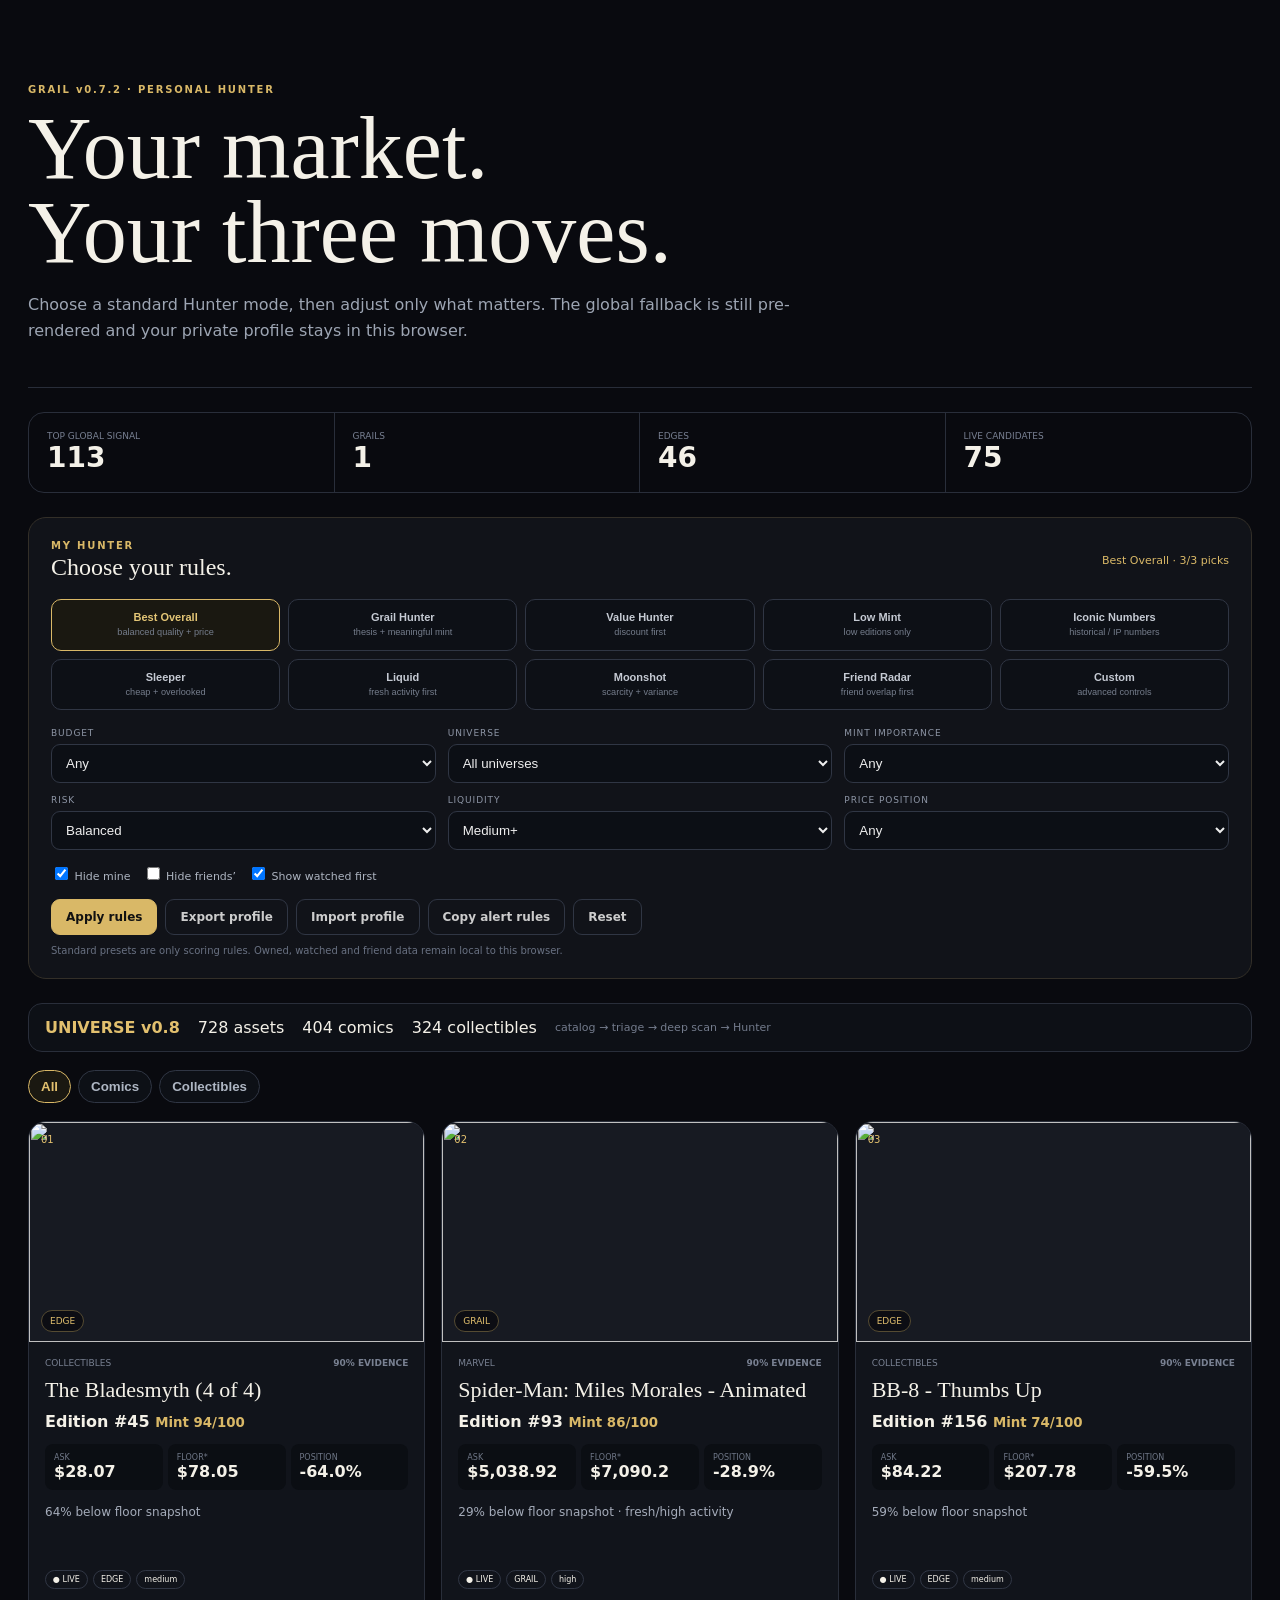
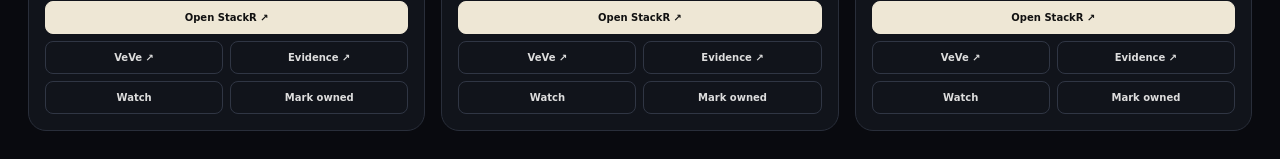
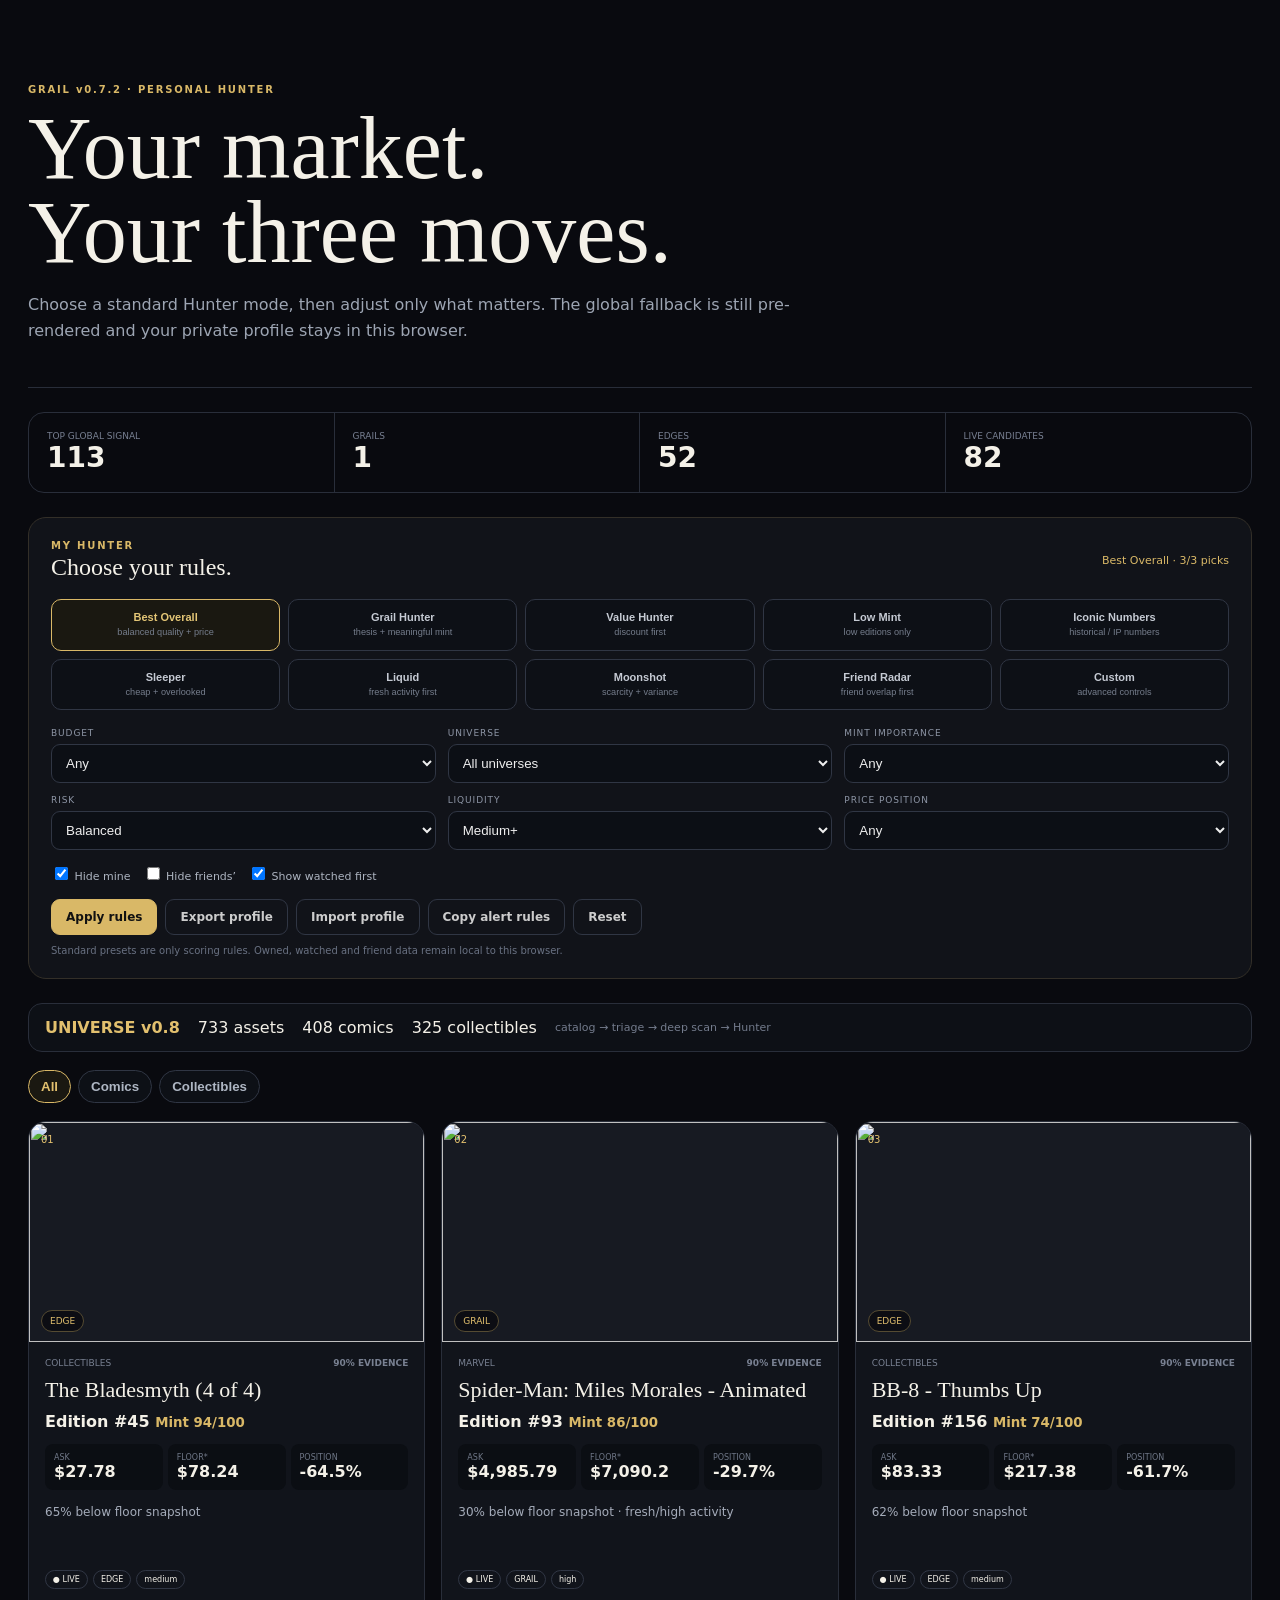
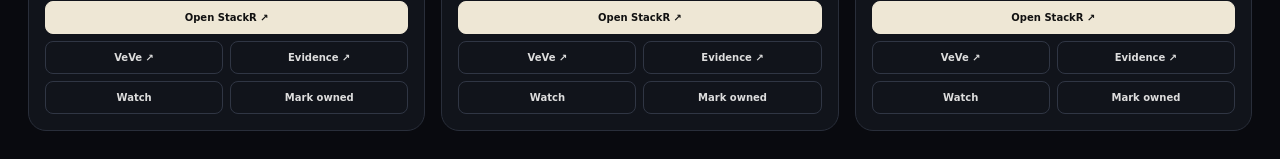
